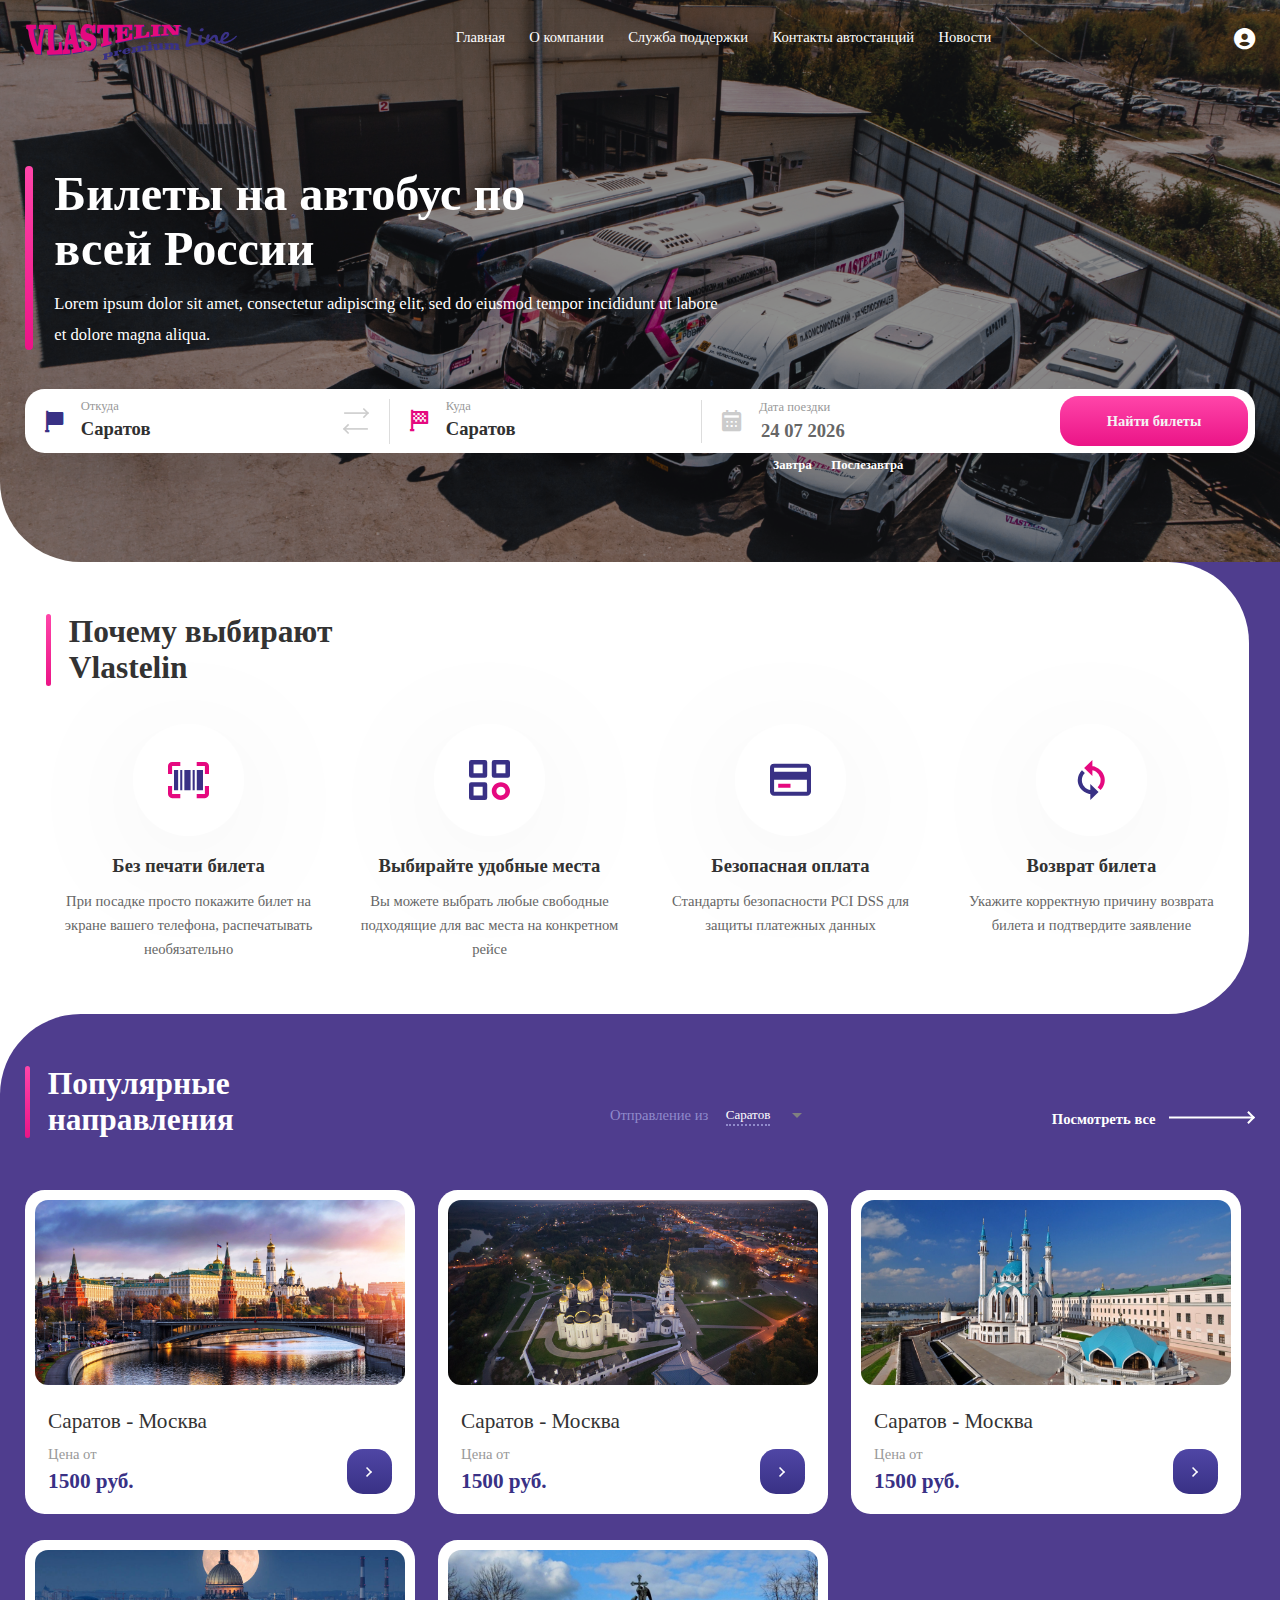
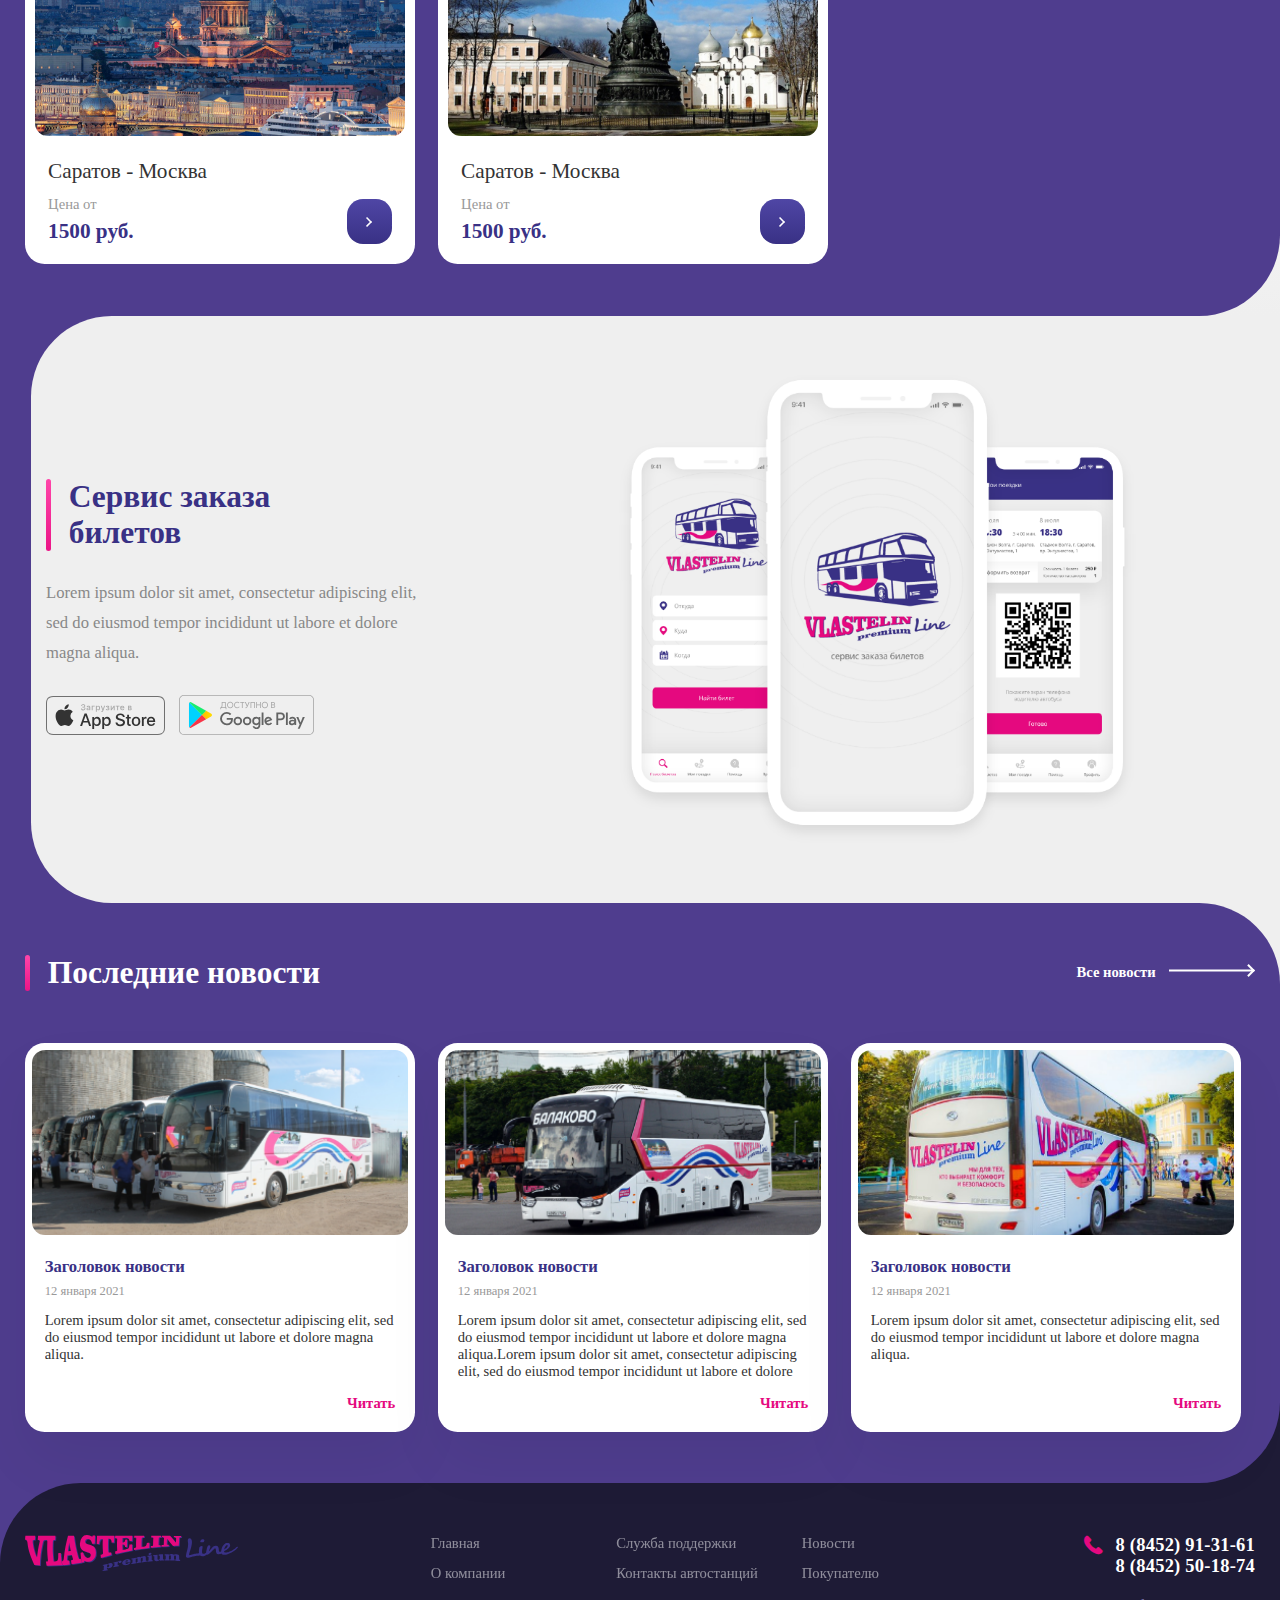
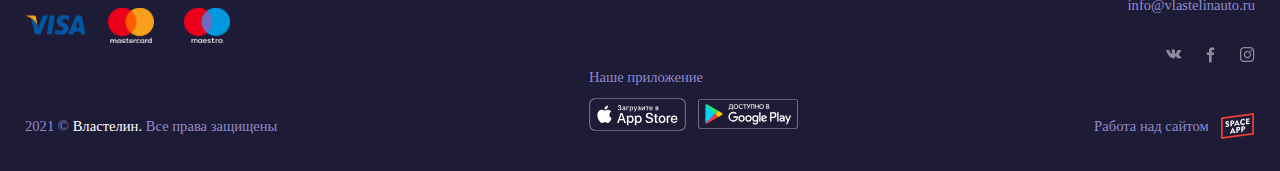
==== index.html @ f70760c0 "Merge branch 'Vlasteline' of https://github.com/WhiteDEMON777/Dmitriy into Vlasteline" ====
<!DOCTYPE html>
<html lang="ru">

<head>
    <meta charset="UTF-8">
    <meta name="viewport" content="width=device-width, initial-scale=1.0">
    <meta name="format-detection" content="telephone=no">
    <link rel="icon" href="./favicon.ico" type="image/x-icon" />
    <link rel="shortcut icon" href="./favicon.ico" type="image/x-icon" />
    <link rel="stylesheet" href="./plugins/fancybox/jquery.fancybox.min.css">
    <link rel="stylesheet" href="./plugins/datepicker/dist/css/datepicker.min.css">
    <link rel="stylesheet" type="text/css" href="./css/selectize.css" />
    <link rel="stylesheet" type="text/css" href="./plugins/jQueryFormStyler-master/jquery.formstyler.css" />
    <link rel="stylesheet" href="./img/icon/style_icon.css">
    <link rel="stylesheet" href="./css/style.css">
    <title>Властелин</title>
</head>

<body>
    <header class="header header--home">
        <div class="container">
            <div class="header__navigation">
                <a href="" class="header__navigation-logo"><img src="./img/logo.svg" alt=""></a>
                <ul class="header__navigation-list">
                    <li><a class="header__navigation-link header__navigation-link--colorWhite" href="">Главная</a></li>
                    <li><a class="header__navigation-link header__navigation-link--colorWhite" href="">О компании</a></li>
                    <li><a class="header__navigation-link header__navigation-link--colorWhite" href="">Служба поддержки</a></li>
                    <li><a class="header__navigation-link header__navigation-link--colorWhite" href="">Контакты автостанций</a></li>
                    <li><a class="header__navigation-link header__navigation-link--colorWhite" href="">Новости</a></li>
                </ul>
                <div class="header__navigation-item">
                    <a class="header__navigation-cabinet header__navigation-cabinet--home modalbox" href="#modal__cabinet"><span class="icon--147"></span></a>
                    <div class="header__burger">
                        <span class="header__burger-icon"></span>
                    </div>
                </div>
                
            </div>
            <div class="header__headline">
                <div class="header__title">Билеты на автобус по всей России</div>
                <div class="header__subtitle">Lorem ipsum dolor sit amet, consectetur adipiscing elit, sed do eiusmod
                    tempor incididunt ut labore et dolore magna aliqua.</div>
            </div>
            <div class="header__buyTicket">
                <div class="header__ticket">
                    <div class="header__from">
                        <div class="header__fromInputWrapper">
                            <span class="icon-Union"></span>
                            <div class="header__fromInputBlock">
                                <div class="header__fromInputBlock-text">Откуда</div>
                                <select class="select-js-main" >
                                    <option value="1">Саратов</option>
                                    <option value="2">Москва</option>
                                    <option value="3">Магнитогорск</option>
                                </select>
                            </div>
                        </div>
                        <div class="header__where">
                            <img src="./img/icon/arrows.svg" alt="">
                            <div class="header__whereInputWrapper"><span class="icon-we"></span>
                                <div class="header__whereInputBlock">
                                    <div class="header__whereInputBlock-text">Куда</div>
                                    <select class="select-js-main" >
                                        <option value="1">Саратов</option>
                                        <option value="2">Москва</option>
                                        <option value="3">Магнитогорск</option>
                                    </select>
                                </div>
                            </div>
                        </div>
                        <div class="header__date">
                            <div class="header__dateInputWrapper"><span class="icon-Vector1"></span>
                                <div class="header__dateInputBlock">Дата поездки
                                <input class="header__dateInput dateRide" readonly type="text" name="date"
                                        placeholder="дд мм гггг" autocomplete="off">
                                </div>
                            </div>
                        </div>
                        <a href=" " class="button">Найти билеты</a>
                    </div>
                </div>
                <div class="header__tomorrow">
                    <div class="header__tomorrow-text" day="1">3автра</div>
                    <div class="header__tomorrow-text" day="2">Послезавтра</div>
                </div>
            </div>
    </header>
    <div class="advantages ">
        <div class="advantages__content ">
            <div class="advantages__contentOffset ">
                <div class="container ">
                    <div class="title__line ">
                        <div class="title title--widthMax">Почему выбирают Vlastelin</div>
                    </div>
                    <div class="advantages__points ">
                        <div class="advantages__point ">
                            <div class="advantages__Img">
                                <img src="./img/icon/advantages1.svg" alt="" class="advantages__Img-icon">
                            </div>
                            <div class="advantages__pointTitle ">Без печати билета</div>
                            <div class="advantages__pointText ">При посадке просто покажите билет на экране вашего
                                телефона, распечатывать необязательно</div>
                        </div>
                        <div class="advantages__point ">
                            <div class="advantages__Img">
                                <img src="./img/icon/advantages2.svg" alt="" class="advantages__Img-icon">
                            </div>
                            <div class="advantages__pointTitle ">Выбирайте удобные места
                            </div>
                            <div class="advantages__pointText ">Вы можете выбрать любые свободные подходящие для вас
                                места на конкретном рейсе</div>
                        </div>
                        <div class="advantages__point ">
                            <div class="advantages__Img">
                                <img src="./img/icon/advantages3.svg" alt="" class="advantages__Img-icon">
                            </div>
                            <div class="advantages__pointTitle ">Безопасная оплата
                            </div>
                            <div class="advantages__pointText ">Стандарты безопасности PCI DSS для защиты платежных
                                данных</div>
                        </div>
                        <div class="advantages__point ">
                            <div class="advantages__Img">
                                <img src="./img/icon/advantages4.svg" alt="" class="advantages__Img-icon">
                            </div>
                            <div class="advantages__pointTitle ">Возврат билета
                            </div>
                            <div class="advantages__pointText ">Укажите корректную причину возврата билета и подтвердите
                                заявление</div>
                        </div>
                    </div>
                </div>
            </div>
        </div>
    </div>
    <div class="popDirections ">
        <div class="popDirections__content ">
            <div class="container ">
                <div class="title__line title__line--flex">
                    <div class="title title--colorWhite title--widthMax ">Популярные направления
                    </div>
                    <div class="title__outgo">
                        <div class="title__outgoText">Отправление из</div>
                        <select name="" class="title__outgo-input">
                            <option value="0">Саратов</option>
                            <option value="1">Москва</option>
                            <option value="2">Владивосток</option>
                            <option value="3">Ярославль</option>
                        </select>
                    </div>
                    <div class="title__link "><a href=" ">Посмотреть все<img src="./img/icon/longArrow.svg " alt=" "></a></div>
                </div>
                <div class="popDirections__cards ">
                    <div class="popDirections__card ">
                        <img class="popDirections__card-img" src="./img/picture/pop--1.png " alt=" ">
                        <div class="popDirections__Way ">Саратов - Москва</div>
                        <div class="popDirections__discription ">
                            <div class="popDirections__Price ">
                                <div class="popDirections__PriceText">Цена от</div>
                                <div class="popDirections__PriceNum ">1500 руб.</div>
                            </div>
                            <a href=" " class="goButton ">
                                <img src="./img/icon/arrow-right.svg " alt=" ">
                            </a>
                        </div>
                    </div>
                    <div class="popDirections__card ">
                        <img class="popDirections__card-img"  src="./img/picture/pop--2.png " alt=" ">
                        <div class="popDirections__Way ">Саратов - Москва</div>
                        <div class="popDirections__discription ">
                            <div class="popDirections__Price ">
                                <div class="popDirections__PriceText">Цена от</div>
                                <div class="popDirections__PriceNum ">1500 руб.</div>
                            </div>
                            <a href=" " class="goButton ">
                                <img src="./img/icon/arrow-right.svg " alt=" ">
                            </a>
                        </div>
                    </div>
                    <div class="popDirections__card ">
                        <img class="popDirections__card-img" src="./img/picture/pop--3.png " alt=" ">
                        <div class="popDirections__Way ">Саратов - Москва</div>
                        <div class="popDirections__discription ">
                            <div class="popDirections__Price ">
                                <div class="popDirections__PriceText">Цена от</div>
                                <div class="popDirections__PriceNum ">1500 руб.</div>
                            </div>
                            <a href=" " class="goButton ">
                                <img src="./img/icon/arrow-right.svg " alt=" ">
                            </a>
                        </div>
                    </div>
                    <div class="popDirections__card ">
                        <img class="popDirections__card-img" src="./img/picture/pop--4.png " alt=" ">
                        <div class="popDirections__Way ">Саратов - Москва</div>
                        <div class="popDirections__discription ">
                            <div class="popDirections__Price ">
                                <div class="popDirections__PriceText">Цена от</div>
                                <div class="popDirections__PriceNum ">1500 руб.</div>
                            </div>
                            <a href=" " class="goButton ">
                                <img src="./img/icon/arrow-right.svg " alt=" ">
                            </a>
                        </div>
                    </div>
                    <div class="popDirections__card ">
                        <img class="popDirections__card-img" src="./img/picture/pop--5.png " alt=" ">
                        <div class="popDirections__Way ">Саратов - Москва</div>
                        <div class="popDirections__discription ">
                            <div class="popDirections__Price ">
                                <div class="popDirections__PriceText">Цена от</div>
                                <div class="popDirections__PriceNum ">1500 руб.</div>
                            </div>
                            <a href=" " class="goButton ">
                                <img src="./img/icon/arrow-right.svg " alt=" ">
                            </a>
                        </div>
                    </div>
                </div>
            </div>
        </div>
    </div>
    <div class="market">
        <div class="market__content ">
            <div class="market__contentOffset ">
                <div class="container ">
                    <div class="market__wrapper ">
                        <div class="market__discription">
                            <div class="title__line ">
                                <div class="title title--colorBlue title--widthMin">Сервис заказа билетов</div>
                            </div>
                            <div class="market__text ">Lorem ipsum dolor sit amet, consectetur adipiscing elit, sed do
                                eiusmod tempor incididunt ut labore et dolore magna aliqua.</div>
                            <div class="market__links">
                                <a href="https://apps.apple.com/ru/app/vlastelin-%D0%B0%D0%B2%D1%82%D0%BE%D0%B1%D1%83%D1%81%D0%BD%D1%8B%D0%B5-%D0%B1%D0%B8%D0%BB%D0%B5%D1%82%D1%8B/id1531837805 "><img
                                        src="./img/icon/AppStore.svg " alt=" "></a>
                                <a href="https://play.google.com/store/apps/details?id=ru.spaceapp.vlastelin.android "><img
                                        src="./img/icon/GooglePlay.svg " alt=" "></a>
                            </div>
                        </div>
                        <img class="market__img" src="./img/picture/market.png " alt=" ">
                    </div>
                </div>
            </div>
        </div>
    </div>
    <div class="news news--home">
        <div class="news__content news__content--home">
            <div class="container ">
                <div class="news__headline ">
                    <div class="title__line title__line--flex">
                        <div class="title title--colorWhite ">Последние новости
                        </div>
                        <div class="title__link "><a href=" ">Все новости<img src="./img/icon/longArrow.svg " alt=" "></a></div>
                    </div>
                </div>
                <div class="news__cards ">
                    <div class="news__card ">
                        <img src="./img/picture/news--1.png " alt=" ">
                        <div class="news__description ">
                            <div class="news__title ">Заголовок новости</div>
                            <div class="news__date ">12 января 2021</div>
                            <div class="news__text ">Lorem ipsum dolor sit amet, consectetur adipiscing elit, sed do
                                eiusmod tempor incididunt ut labore et dolore magna aliqua.
                            </div>
                        </div>
                        <a href=" " class="news__readmore ">Читать
                        </a>
                    </div>
                    <div class="news__card ">
                        <img src="./img/picture/news--2.png " alt=" ">
                        <div class="news__description ">
                            <div class="news__title ">Заголовок новости</div>
                            <div class="news__date ">12 января 2021</div>
                            <div class="news__text ">Lorem ipsum dolor sit amet, consectetur adipiscing elit, sed do
                                eiusmod tempor incididunt ut labore et dolore magna aliqua.Lorem ipsum dolor sit amet, consectetur adipiscing elit, sed do
                                eiusmod tempor incididunt ut labore et dolore magna aliqua.Lorem ipsum dolor sit amet, consectetur adipiscing elit, sed do
                                eiusmod tempor incididunt ut labore et dolore magna aliqua.Lorem ipsum dolor sit amet, consectetur adipiscing elit, sed do
                                eiusmod tempor incididunt ut labore et dolore magna aliqua.
                            </div>
                        </div>
                        <a href=" " class="news__readmore ">Читать</a>
                    </div>
                    <div class="news__card">
                        <img src="./img/picture/news--3.png " alt=" ">
                        <div class="news__description ">
                            <div class="news__title ">Заголовок новости</div>
                            <div class="news__date ">12 января 2021</div>
                            <div class="news__text ">Lorem ipsum dolor sit amet, consectetur adipiscing elit, sed do
                                eiusmod tempor incididunt ut labore et dolore magna aliqua.
                            </div>
                        </div>
                        <a href=" " class="news__readmore ">Читать</a>
                    </div>
                </div>
            </div>
        </div>
    </div>
    <footer class="footer footer--home">
        <div class="footer__content">
            <div class="container">
                <div class="footer__container">
                    <div class="footer__item">
                        <a href="" class="footer__logo"><img src="./img/logo.svg" alt="" class="footer__logo-img"></a>
                        <div class="footer__payment">
                            <img src="./img/icon/Visa-Logo-2006–2014.svg" alt="" class="footer__payment-img">
                            <img src="./img/icon/1280px-Mastercard-logo.svg" alt="" class="footer__payment-img">
                            <img src="./img/icon/1200px-Maestro_2016.svg" alt="" class="footer__payment-img">
                        </div>
                    </div>
                    <ul class="footer__list">
                        <li><a href="#" class="footer__list-link">Главная</a></li>
                        <li><a href="#" class="footer__list-link">Служба поддержки</a></li>
                        <li><a href="#" class="footer__list-link">Новости</a></li>
                        <li><a href="#" class="footer__list-link">О компании</a></li>
                        <li><a href="#" class="footer__list-link">Контакты автостанций</a></li>
                        <li><a href="#" class="footer__list-link">Покупателю</a></li>
                    </ul>
                    <div class="footer__contacts">
                        <div class="footer__contacts-phone"><span class="icon--76"></span> 8 (8452) 91-31-61</div>
                        <div class="footer__contacts-phone"> 8 (8452) 50-18-74</div>
                        <a href="#" class="footer__contacts-email">info@vlastelinauto.ru</a>
                        <div class="footer__contacts-social">
                            <a class="footer__contacts-link" href=""><span class="icon-vk"></span></a>
                            <a class="footer__contacts-link" href=""><span class="icon-facebook"></span></a>
                            <a class="footer__contacts-link" href=""><span class="icon-inst"></span></a>
                        </div>
                    </div>
                </div>
                <div class="footer__copyrighted">
                    <div class="footer__copyrighted-text">2021 © <span>Властелин.</span> Все права защищены</div>
                    <div class="footer__copyrighted-app">
                        <div class="footer__copyrighted-text">Наше приложение</div>
                        <div class="footer__copyrighted-item">
                            <a href=""><img src="./img/icon/Appstore--Dark.svg" alt="" class="footer__copyrighted-img"></a>
                            <a href=""><img src="./img/icon/GooglePlay--Dark.svg" alt="" class="footer__copyrighted-img"></a>
                        </div>
                    </div>
                    <a href="" class="footer__copyrighted-spaceapp">Работа над сайтом</a>
                </div>
            </div>
        </div>
    </footer>
    <div class="modal">
        <form class="modal__container" id="modal__cabinet" >
            <img class="modal__logo" src="./img/logo.svg" alt="">
            <div class="modal__title">
                Введите свой адрес 
электронной почты
            </div>
                <div class="modal__item">
                    <input type="text" class="modal__input input input--border input--width" placeholder="Введите e-mail">
                </div>
                <div class="modal__item"><a href="#" class="modal__button modal__button--pink modal__button--noMargin">
                    Далее
                    </a>
                    <a href="" class="modal__link">Уже есть аккаунт</a></div>
        </div>
        </form>
    </div>
    <script src="https://code.jquery.com/jquery-3.5.1.min.js" integrity="sha256-9/aliU8dGd2tb6OSsuzixeV4y/faTqgFtohetphbbj0=" crossorigin="anonymous"></script>
    <script src="./plugins/fancybox/jquery.fancybox.min.js"></script>
    <script src="./plugins/jQueryFormStyler-master/jquery.formstyler.min.js"></script>
    <script type="text/javascript" src="./js/selectize.js"></script>
    <script src="./plugins/datepicker/dist/js/datepicker.min.js"></script>
    <script src="./js/script.js "></script>
</body>
</html>
---- plugins/datepicker/dist/css/datepicker.min.css ----
.datepicker--cells{display:-webkit-flex;display:-ms-flexbox;display:flex;-webkit-flex-wrap:wrap;-ms-flex-wrap:wrap;flex-wrap:wrap}.datepicker--cell{border-radius:4px;box-sizing:border-box;cursor:pointer;display:-webkit-flex;display:-ms-flexbox;display:flex;position:relative;-webkit-align-items:center;-ms-flex-align:center;align-items:center;-webkit-justify-content:center;-ms-flex-pack:center;justify-content:center;height:32px;z-index:1}.datepicker--cell.-focus-{background:#f0f0f0}.datepicker--cell.-current-{color:#4EB5E6}.datepicker--cell.-current-.-focus-{color:#4a4a4a}.datepicker--cell.-current-.-in-range-{color:#4EB5E6}.datepicker--cell.-in-range-{background:rgba(92,196,239,.1);color:#4a4a4a;border-radius:0}.datepicker--cell.-in-range-.-focus-{background-color:rgba(92,196,239,.2)}.datepicker--cell.-disabled-{cursor:default;color:#aeaeae}.datepicker--cell.-disabled-.-focus-{color:#aeaeae}.datepicker--cell.-disabled-.-in-range-{color:#a1a1a1}.datepicker--cell.-disabled-.-current-.-focus-{color:#aeaeae}.datepicker--cell.-range-from-{border:1px solid rgba(92,196,239,.5);background-color:rgba(92,196,239,.1);border-radius:4px 0 0 4px}.datepicker--cell.-range-to-{border:1px solid rgba(92,196,239,.5);background-color:rgba(92,196,239,.1);border-radius:0 4px 4px 0}.datepicker--cell.-selected-,.datepicker--cell.-selected-.-current-{color:#fff;background:#5cc4ef}.datepicker--cell.-range-from-.-range-to-{border-radius:4px}.datepicker--cell.-selected-{border:none}.datepicker--cell.-selected-.-focus-{background:#45bced}.datepicker--cell:empty{cursor:default}.datepicker--days-names{display:-webkit-flex;display:-ms-flexbox;display:flex;-webkit-flex-wrap:wrap;-ms-flex-wrap:wrap;flex-wrap:wrap;margin:8px 0 3px}.datepicker--day-name{color:#FF9A19;display:-webkit-flex;display:-ms-flexbox;display:flex;-webkit-align-items:center;-ms-flex-align:center;align-items:center;-webkit-justify-content:center;-ms-flex-pack:center;justify-content:center;-webkit-flex:1;-ms-flex:1;flex:1;text-align:center;text-transform:uppercase;font-size:.8em}.-only-timepicker- .datepicker--content,.datepicker--body,.datepicker-inline .datepicker--pointer{display:none}.datepicker--cell-day{width:14.28571%}.datepicker--cells-months{height:170px}.datepicker--cell-month{width:33.33%;height:25%}.datepicker--cells-years,.datepicker--years{height:170px}.datepicker--cell-year{width:25%;height:33.33%}.datepickers-container{position:absolute;left:0;top:0}@media print{.datepickers-container{display:none}}.datepicker{background:#fff;border:1px solid #dbdbdb;box-shadow:0 4px 12px rgba(0,0,0,.15);border-radius:4px;box-sizing:content-box;font-family:Tahoma,sans-serif;font-size:14px;color:#4a4a4a;width:250px;position:absolute;left:-100000px;opacity:0;transition:opacity .3s ease,left 0s .3s,-webkit-transform .3s ease;transition:opacity .3s ease,transform .3s ease,left 0s .3s;transition:opacity .3s ease,transform .3s ease,left 0s .3s,-webkit-transform .3s ease;z-index:100}.datepicker.-from-top-{-webkit-transform:translateY(-8px);transform:translateY(-8px)}.datepicker.-from-right-{-webkit-transform:translateX(8px);transform:translateX(8px)}.datepicker.-from-bottom-{-webkit-transform:translateY(8px);transform:translateY(8px)}.datepicker.-from-left-{-webkit-transform:translateX(-8px);transform:translateX(-8px)}.datepicker.active{opacity:1;-webkit-transform:translate(0);transform:translate(0);transition:opacity .3s ease,left 0s 0s,-webkit-transform .3s ease;transition:opacity .3s ease,transform .3s ease,left 0s 0s;transition:opacity .3s ease,transform .3s ease,left 0s 0s,-webkit-transform .3s ease}.datepicker-inline .datepicker{border-color:#d7d7d7;box-shadow:none;position:static;left:auto;right:auto;opacity:1;-webkit-transform:none;transform:none}.datepicker--content{box-sizing:content-box;padding:4px}.datepicker--pointer{position:absolute;background:#fff;border-top:1px solid #dbdbdb;border-right:1px solid #dbdbdb;width:10px;height:10px;z-index:-1}.datepicker--nav-action:hover,.datepicker--nav-title:hover{background:#f0f0f0}.-top-center- .datepicker--pointer,.-top-left- .datepicker--pointer,.-top-right- .datepicker--pointer{top:calc(100% - 4px);-webkit-transform:rotate(135deg);transform:rotate(135deg)}.-right-bottom- .datepicker--pointer,.-right-center- .datepicker--pointer,.-right-top- .datepicker--pointer{right:calc(100% - 4px);-webkit-transform:rotate(225deg);transform:rotate(225deg)}.-bottom-center- .datepicker--pointer,.-bottom-left- .datepicker--pointer,.-bottom-right- .datepicker--pointer{bottom:calc(100% - 4px);-webkit-transform:rotate(315deg);transform:rotate(315deg)}.-left-bottom- .datepicker--pointer,.-left-center- .datepicker--pointer,.-left-top- .datepicker--pointer{left:calc(100% - 4px);-webkit-transform:rotate(45deg);transform:rotate(45deg)}.-bottom-left- .datepicker--pointer,.-top-left- .datepicker--pointer{left:10px}.-bottom-right- .datepicker--pointer,.-top-right- .datepicker--pointer{right:10px}.-bottom-center- .datepicker--pointer,.-top-center- .datepicker--pointer{left:calc(50% - 10px / 2)}.-left-top- .datepicker--pointer,.-right-top- .datepicker--pointer{top:10px}.-left-bottom- .datepicker--pointer,.-right-bottom- .datepicker--pointer{bottom:10px}.-left-center- .datepicker--pointer,.-right-center- .datepicker--pointer{top:calc(50% - 10px / 2)}.datepicker--body.active{display:block}.datepicker--nav{display:-webkit-flex;display:-ms-flexbox;display:flex;-webkit-justify-content:space-between;-ms-flex-pack:justify;justify-content:space-between;border-bottom:1px solid #efefef;min-height:32px;padding:4px}.-only-timepicker- .datepicker--nav{display:none}.datepicker--nav-action,.datepicker--nav-title{display:-webkit-flex;display:-ms-flexbox;display:flex;cursor:pointer;-webkit-align-items:center;-ms-flex-align:center;align-items:center;-webkit-justify-content:center;-ms-flex-pack:center;justify-content:center}.datepicker--nav-action{width:32px;border-radius:4px;-webkit-user-select:none;-moz-user-select:none;-ms-user-select:none;user-select:none}.datepicker--nav-action.-disabled-{visibility:hidden}.datepicker--nav-action svg{width:32px;height:32px}.datepicker--nav-action path{fill:none;stroke:#9c9c9c;stroke-width:2px}.datepicker--nav-title{border-radius:4px;padding:0 8px}.datepicker--buttons,.datepicker--time{border-top:1px solid #efefef;padding:4px}.datepicker--nav-title i{font-style:normal;color:#9c9c9c;margin-left:5px}.datepicker--nav-title.-disabled-{cursor:default;background:0 0}.datepicker--buttons{display:-webkit-flex;display:-ms-flexbox;display:flex}.datepicker--button{color:#4EB5E6;cursor:pointer;border-radius:4px;-webkit-flex:1;-ms-flex:1;flex:1;display:-webkit-inline-flex;display:-ms-inline-flexbox;display:inline-flex;-webkit-justify-content:center;-ms-flex-pack:center;justify-content:center;-webkit-align-items:center;-ms-flex-align:center;align-items:center;height:32px}.datepicker--button:hover{color:#4a4a4a;background:#f0f0f0}.datepicker--time{display:-webkit-flex;display:-ms-flexbox;display:flex;-webkit-align-items:center;-ms-flex-align:center;align-items:center;position:relative}.datepicker--time.-am-pm- .datepicker--time-sliders{-webkit-flex:0 1 138px;-ms-flex:0 1 138px;flex:0 1 138px;max-width:138px}.-only-timepicker- .datepicker--time{border-top:none}.datepicker--time-sliders{-webkit-flex:0 1 153px;-ms-flex:0 1 153px;flex:0 1 153px;margin-right:10px;max-width:153px}.datepicker--time-label{display:none;font-size:12px}.datepicker--time-current{display:-webkit-flex;display:-ms-flexbox;display:flex;-webkit-align-items:center;-ms-flex-align:center;align-items:center;-webkit-flex:1;-ms-flex:1;flex:1;font-size:14px;text-align:center;margin:0 0 0 10px}.datepicker--time-current-colon{margin:0 2px 3px;line-height:1}.datepicker--time-current-hours,.datepicker--time-current-minutes{line-height:1;font-size:19px;font-family:"Century Gothic",CenturyGothic,AppleGothic,sans-serif;position:relative;z-index:1}.datepicker--time-current-hours:after,.datepicker--time-current-minutes:after{content:'';background:#f0f0f0;border-radius:4px;position:absolute;left:-2px;top:-3px;right:-2px;bottom:-2px;z-index:-1;opacity:0}.datepicker--time-current-hours.-focus-:after,.datepicker--time-current-minutes.-focus-:after{opacity:1}.datepicker--time-current-ampm{text-transform:uppercase;-webkit-align-self:flex-end;-ms-flex-item-align:end;align-self:flex-end;color:#9c9c9c;margin-left:6px;font-size:11px;margin-bottom:1px}.datepicker--time-row{display:-webkit-flex;display:-ms-flexbox;display:flex;-webkit-align-items:center;-ms-flex-align:center;align-items:center;font-size:11px;height:17px;background:linear-gradient(to right,#dedede,#dedede) left 50%/100% 1px no-repeat}.datepicker--time-row:first-child{margin-bottom:4px}.datepicker--time-row input[type=range]{background:0 0;cursor:pointer;-webkit-flex:1;-ms-flex:1;flex:1;height:100%;padding:0;margin:0;-webkit-appearance:none}.datepicker--time-row input[type=range]::-ms-tooltip{display:none}.datepicker--time-row input[type=range]:hover::-webkit-slider-thumb{border-color:#b8b8b8}.datepicker--time-row input[type=range]:hover::-moz-range-thumb{border-color:#b8b8b8}.datepicker--time-row input[type=range]:hover::-ms-thumb{border-color:#b8b8b8}.datepicker--time-row input[type=range]:focus{outline:0}.datepicker--time-row input[type=range]:focus::-webkit-slider-thumb{background:#5cc4ef;border-color:#5cc4ef}.datepicker--time-row input[type=range]:focus::-moz-range-thumb{background:#5cc4ef;border-color:#5cc4ef}.datepicker--time-row input[type=range]:focus::-ms-thumb{background:#5cc4ef;border-color:#5cc4ef}.datepicker--time-row input[type=range]::-webkit-slider-thumb{-webkit-appearance:none;box-sizing:border-box;height:12px;width:12px;border-radius:3px;border:1px solid #dedede;background:#fff;cursor:pointer;transition:background .2s;margin-top:-6px}.datepicker--time-row input[type=range]::-moz-range-thumb{box-sizing:border-box;height:12px;width:12px;border-radius:3px;border:1px solid #dedede;background:#fff;cursor:pointer;transition:background .2s}.datepicker--time-row input[type=range]::-ms-thumb{box-sizing:border-box;height:12px;width:12px;border-radius:3px;border:1px solid #dedede;background:#fff;cursor:pointer;transition:background .2s}.datepicker--time-row input[type=range]::-webkit-slider-runnable-track{border:none;height:1px;cursor:pointer;color:transparent;background:0 0}.datepicker--time-row input[type=range]::-moz-range-track{border:none;height:1px;cursor:pointer;color:transparent;background:0 0}.datepicker--time-row input[type=range]::-ms-track{border:none;height:1px;cursor:pointer;color:transparent;background:0 0}.datepicker--time-row input[type=range]::-ms-fill-lower{background:0 0}.datepicker--time-row input[type=range]::-ms-fill-upper{background:0 0}.datepicker--time-row span{padding:0 12px}.datepicker--time-icon{color:#9c9c9c;border:1px solid;border-radius:50%;font-size:16px;position:relative;margin:0 5px -1px 0;width:1em;height:1em}.datepicker--time-icon:after,.datepicker--time-icon:before{content:'';background:currentColor;position:absolute}.datepicker--time-icon:after{height:.4em;width:1px;left:calc(50% - 1px);top:calc(50% + 1px);-webkit-transform:translateY(-100%);transform:translateY(-100%)}.datepicker--time-icon:before{width:.4em;height:1px;top:calc(50% + 1px);left:calc(50% - 1px)}.datepicker--cell-day.-other-month-,.datepicker--cell-year.-other-decade-{color:#dedede}.datepicker--cell-day.-other-month-:hover,.datepicker--cell-year.-other-decade-:hover{color:#c5c5c5}.-disabled-.-focus-.datepicker--cell-day.-other-month-,.-disabled-.-focus-.datepicker--cell-year.-other-decade-{color:#dedede}.-selected-.datepicker--cell-day.-other-month-,.-selected-.datepicker--cell-year.-other-decade-{color:#fff;background:#a2ddf6}.-selected-.-focus-.datepicker--cell-day.-other-month-,.-selected-.-focus-.datepicker--cell-year.-other-decade-{background:#8ad5f4}.-in-range-.datepicker--cell-day.-other-month-,.-in-range-.datepicker--cell-year.-other-decade-{background-color:rgba(92,196,239,.1);color:#ccc}.-in-range-.-focus-.datepicker--cell-day.-other-month-,.-in-range-.-focus-.datepicker--cell-year.-other-decade-{background-color:rgba(92,196,239,.2)}.datepicker--cell-day.-other-month-:empty,.datepicker--cell-year.-other-decade-:empty{background:0 0;border:none}
---- css/selectize.css ----
/**
 * selectize.css (v0.13.3)
 * Copyright (c) 2013–2015 Brian Reavis & contributors
 * Copyright (c) 2020 Selectize Team & contributors
 *
 * Licensed under the Apache License, Version 2.0 (the "License"); you may not use this
 * file except in compliance with the License. You may obtain a copy of the License at:
 * http://www.apache.org/licenses/LICENSE-2.0
 *
 * Unless required by applicable law or agreed to in writing, software distributed under
 * the License is distributed on an "AS IS" BASIS, WITHOUT WARRANTIES OR CONDITIONS OF
 * ANY KIND, either express or implied. See the License for the specific language
 * governing permissions and limitations under the License.
 *
 * @author Brian Reavis <brian@thirdroute.com>
 * @author Ris Adams <selectize@risadams.com>  
 */

.selectize-control.plugin-drag_drop.multi>.selectize-input>div.ui-sortable-placeholder{visibility:visible !important;background:#f2f2f2 !important;background:rgba(0,0,0,.06) !important;border:0 none !important;box-shadow:inset 0 0 12px 4px #fff}.selectize-control.plugin-drag_drop .ui-sortable-placeholder::after{content:"!";visibility:hidden}.selectize-control.plugin-drag_drop .ui-sortable-helper{box-shadow:0 2px 5px rgba(0,0,0,.2)}.selectize-control .dropdown-header{position:relative;padding:10px 8px;border-bottom:1px solid #d0d0d0;background:#f8f8f8;border-radius:3px 3px 0 0}.selectize-control .dropdown-header-close{position:absolute;right:8px;top:50%;color:#303030;opacity:.4;margin-top:-12px;line-height:20px;font-size:20px !important}.selectize-control .dropdown-header-close:hover{color:#000}.selectize-dropdown.plugin-optgroup_columns .selectize-dropdown-content{display:flex}.selectize-dropdown.plugin-optgroup_columns .optgroup{border-right:1px solid #f2f2f2;border-top:0 none;flex-grow:1;flex-basis:0;min-width:0}.selectize-dropdown.plugin-optgroup_columns .optgroup:last-child{border-right:0 none}.selectize-dropdown.plugin-optgroup_columns .optgroup:before{display:none}.selectize-dropdown.plugin-optgroup_columns .optgroup-header{border-top:0 none}.selectize-control.plugin-remove_button .item{display:inline-flex;align-items:center;padding-right:0 !important}.selectize-control.plugin-remove_button .item .remove{color:inherit;text-decoration:none;vertical-align:middle;display:inline-block;padding:2px 6px;border-left:1px solid #d0d0d0;border-radius:0 2px 2px 0;box-sizing:border-box;margin-left:6px}.selectize-control.plugin-remove_button .item .remove:hover{background:rgba(0,0,0,.05)}.selectize-control.plugin-remove_button .item.active .remove{border-left-color:#cacaca}.selectize-control.plugin-remove_button .disabled .item .remove:hover{background:none}.selectize-control.plugin-remove_button .disabled .item .remove{border-left-color:#fff}.selectize-control.plugin-remove_button .remove-single{position:absolute;right:0;top:0;font-size:23px}.selectize-control{position:relative}.selectize-dropdown,.selectize-input,.selectize-input input{color:#303030;font-family:inherit;font-size:13px;line-height:18px;font-smoothing:inherit}.selectize-input,.selectize-control.single .selectize-input.input-active{background:#fff;cursor:text;display:inline-block}.selectize-input{border:1px solid #d0d0d0;padding:8px 8px;display:inline-block;width:100%;overflow:hidden;position:relative;z-index:1;box-sizing:border-box;box-shadow:inset 0 1px 1px rgba(0,0,0,.1);border-radius:3px}.selectize-control.multi .selectize-input.has-items{padding:calc( 8px - 2px - 0 ) 8px calc( 8px - 2px - 3px - 0 )}.selectize-input.full{background-color:#fff}.selectize-input.disabled,.selectize-input.disabled *{cursor:default !important}.selectize-input.focus{box-shadow:inset 0 1px 2px rgba(0,0,0,.15)}.selectize-input.dropdown-active{border-radius:3px 3px 0 0}.selectize-input>*{vertical-align:baseline;display:inline-block;zoom:1}.selectize-control.multi .selectize-input>div{cursor:pointer;margin:0 3px 3px 0;padding:2px 6px;background:#f2f2f2;color:#303030;border:0 solid #d0d0d0}.selectize-control.multi .selectize-input>div.active{background:#e8e8e8;color:#303030;border:0 solid #cacaca}.selectize-control.multi .selectize-input.disabled>div,.selectize-control.multi .selectize-input.disabled>div.active{color:#7d7d7d;background:#fff;border:0 solid #fff}.selectize-input>input{display:inline-block !important;padding:0 !important;min-height:0 !important;max-height:none !important;max-width:100% !important;margin:0 !important;text-indent:0 !important;border:0 none !important;background:none !important;line-height:inherit !important;user-select:auto !important;box-shadow:none !important}.selectize-input>input::-ms-clear{display:none}.selectize-input>input:focus{outline:none !important}.selectize-input>input[placeholder]{box-sizing:initial}.selectize-input.has-items>input{margin:0 4px !important}.selectize-input::after{content:" ";display:block;clear:left}.selectize-input.dropdown-active::before{content:" ";display:block;position:absolute;background:#f0f0f0;height:1px;bottom:0;left:0;right:0}.selectize-dropdown{position:absolute;top:100%;left:0;width:100%;z-index:10;border:1px solid #d0d0d0;background:#fff;margin:-1px 0 0 0;border-top:0 none;box-sizing:border-box;box-shadow:0 1px 3px rgba(0,0,0,.1);border-radius:0 0 3px 3px}.selectize-dropdown [data-selectable]{cursor:pointer;overflow:hidden}.selectize-dropdown [data-selectable] .highlight{background:rgba(125,168,208,.2);border-radius:1px}.selectize-dropdown .option,.selectize-dropdown .optgroup-header,.selectize-dropdown .no-results,.selectize-dropdown .create{padding:5px 8px}.selectize-dropdown .option,.selectize-dropdown [data-disabled],.selectize-dropdown [data-disabled] [data-selectable].option{cursor:inherit;opacity:.5}.selectize-dropdown [data-selectable].option{opacity:1;cursor:pointer}.selectize-dropdown .optgroup:first-child .optgroup-header{border-top:0 none}.selectize-dropdown .optgroup-header{color:#303030;background:#fff;cursor:default}.selectize-dropdown .active{background-color:#f5fafd;color:#495c68}.selectize-dropdown .active.create{color:#495c68}.selectize-dropdown .create{color:rgba(48,48,48,.5)}.selectize-dropdown-content{overflow-y:auto;overflow-x:hidden;max-height:200px;overflow-scrolling:touch}.selectize-dropdown .spinner{display:inline-block;width:30px;height:30px;margin:5px 8px}.selectize-dropdown .spinner:after{content:" ";display:block;width:24px;height:24px;margin:3px;border-radius:50%;border:5px solid #d0d0d0;border-color:#d0d0d0 transparent #d0d0d0 transparent;animation:lds-dual-ring 1.2s linear infinite}@keyframes lds-dual-ring{0%{transform:rotate(0deg)}100%{transform:rotate(360deg)}}.selectize-control.single .selectize-input,.selectize-control.single .selectize-input input{cursor:pointer}.selectize-control.single .selectize-input.input-active,.selectize-control.single .selectize-input.input-active input{cursor:text}.selectize-control.single .selectize-input:after{content:" ";display:block;position:absolute;top:50%;right:15px;margin-top:-3px;width:0;height:0;border-style:solid;border-width:5px 5px 0 5px;border-color:gray transparent transparent transparent}.selectize-control.single .selectize-input.dropdown-active:after{margin-top:-4px;border-width:0 5px 5px 5px;border-color:transparent transparent gray transparent}.selectize-control.rtl{text-align:right}.selectize-control.rtl.single .selectize-input:after{left:15px;right:auto}.selectize-control.rtl .selectize-input>input{margin:0 4px 0 -2px !important}.selectize-control .selectize-input.disabled{opacity:.5;background-color:#fafafa}
---- img/icon/style_icon.css ----
@font-face {
    font-family: 'icomoon';
    src: url('../../fonts/icomoon.eot?vy6w4e');
    src: url('../../fonts/icomoon.eot?vy6w4e#iefix') format('embedded-opentype'), 
    url('../../fonts/icomoon.ttf?vy6w4e') format('truetype'), 
    url('../../fonts/icomoon.woff?vy6w4e') format('woff'), 
    url('../../fonts/icomoon.svg?vy6w4e#icomoon') format('svg');
    font-weight: normal;
    font-style: normal;
    font-display: block;
}

[class^="icon-"],
[class*=" icon-"] {
    /* use !important to prevent issues with browser extensions that change fonts */
    font-family: 'icomoon' !important;
    speak: never;
    font-style: normal;
    font-weight: normal;
    font-variant: normal;
    text-transform: none;
    line-height: 2;
    /* Better Font Rendering =========== */
    -webkit-font-smoothing: antialiased;
    -moz-osx-font-smoothing: grayscale;
}

.icon-map_point:before {
    content: "\e910";
    color: #393185;
}

.icon-2524085714304 .path1:before {
    content: "\e90b";
    color: rgb(244, 62, 54);
}

.icon-2524085714304 .path2:before {
    content: "\e90d";
    margin-left: -1.2666015625em;
    color: rgb(255, 255, 255);
}

.icon-2524085714304 .path3:before {
    content: "\e90e";
    margin-left: -1.2666015625em;
    color: rgb(255, 255, 255);
}

.icon-facebook:before {
    content: "\e917";
    color: #fff;
}

.icon-vk:before {
    content: "\e90f";
    color: #fff;
}

.icon-inst:before {
    content: "\e916";
    color: #fff;
}

.icon-we:before {
    content: "\e911";
    color: #e5097f;
}

.icon--14:before {
    content: "\e913";
    color: #fff;
}

.icon--25:before {
    content: "\e914";
    color: #ccc;
}

.icon--32:before {
    content: "\e915";
    color: #ccc;
}

.icon-Vector1:before {
    content: "\e90a";
    color: #ccc;
}

.icon-Group-59 .path1:before {
    content: "\e902";
    color: rgb(57, 49, 133);
}

.icon-Group-59 .path2:before {
    content: "\e903";
    margin-left: -1.1025390625em;
    color: rgb(229, 9, 127);
}

.icon-Group-60 .path1:before {
    content: "\e904";
    color: rgb(57, 49, 133);
}

.icon-Group-60 .path2:before {
    content: "\e905";
    margin-left: -1em;
    color: rgb(229, 9, 127);
}

.icon-Group-68 .path1:before {
    content: "\e906";
    color: rgb(57, 49, 133);
}

.icon-Group-68 .path2:before {
    content: "\e907";
    margin-left: -1.25em;
    color: rgb(229, 9, 127);
}

.icon-Group-69 .path1:before {
    content: "\e908";
    color: rgb(57, 49, 133);
}

.icon-Group-69 .path2:before {
    content: "\e909";
    margin-left: -0.6591796875em;
    color: rgb(229, 9, 127);
}

.icon-Union:before {
    content: "\e900";
    color: #393185;
}

.icon-Vector:before {
    content: "\e901";
    color: #ccc;
}

.icon--147:before {
    content: "\e90c";
    color: #fff;
}

.icon--147:before {
    content: "\e90c";
    color: #fff;
    line-height: 2;
}

.icon--147--pink:before {
    content: "\e90c";
    color: #e5097f;
    line-height: 2;
}

.icon--76:before {
    content: "\e912";
    color: #e5097f;
    line-height: 2;
}
---- css/style.css ----
<<<<<<< HEAD
@import url("https://fonts.googleapis.com/css2?family=Open+Sans:wght@400;600;700;800&display=swap");.none{display:none}*{-webkit-box-sizing:border-box;box-sizing:border-box;margin:0}a{text-decoration:none;color:#333333;cursor:pointer}ul{list-style-type:none;padding-left:0}input{outline:none;border:none;background:none;resize:none}body{background-color:#ffffff;color:#333333;font-family:"Open Sans";font-size:14px;font-weight:normal;font-style:normal;line-height:normal}@media (min-width: 992px){body{font-size:calc( .00216 * 100vw + 11.86207px)}}@media (min-width: 1920px){body{font-size:16px}}input[type="date"]::-webkit-inner-spin-button,input[type="date"]::-webkit-calendar-picker-indicator{display:none;-webkit-appearance:none}input[type=radio],input[type=checkbox]{opacity:0;position:absolute}input[type=radio]:checked+.checkbox::before,input[type=checkbox]:checked+.checkbox::before{background-color:#393185;background-image:url("../img/icon/checkbox__check.svg");background-repeat:no-repeat;background-position:50% 55%}.overflow{height:100vh;min-height:100vh;overflow:hidden}.text--lightBlue{font-size:16px;color:#908acb}.text--white{font-size:1rem;line-height:1.375rem;color:#fff}.tickets{background-color:#EFEFEF}.tickets__substrate{background-image:-webkit-gradient(linear, left top, left bottom, color-stop(50%, #fff), color-stop(50%, #1E1B36));background-image:linear-gradient(to bottom, #fff 50%, #1E1B36 50%)}.tickets__content{border-top-left-radius:0px;border-bottom-right-radius:0px;padding-top:30px;padding-bottom:30px;background-color:#EFEFEF}@media (min-width: 992px){.tickets__content{border-top-left-radius:calc( .28017 * 100vw + -277.93103px)}}@media (min-width: 1920px){.tickets__content{border-top-left-radius:260px}}@media (min-width: 992px){.tickets__content{border-bottom-right-radius:calc( .28017 * 100vw + -277.93103px)}}@media (min-width: 1920px){.tickets__content{border-bottom-right-radius:260px}}@media (min-width: 992px){.tickets__content{padding-top:calc( .05388 * 100vw + -23.44828px)}}@media (min-width: 1920px){.tickets__content{padding-top:80px}}@media (min-width: 992px){.tickets__content{padding-bottom:calc( .15086 * 100vw + -119.65517px)}}@media (min-width: 1920px){.tickets__content{padding-bottom:170px}}.tickets__card{margin-top:5px;padding:15px;border-radius:15px;width:100%;background-color:#fff;-webkit-box-pack:justify;-ms-flex-pack:justify;justify-content:space-between;display:-webkit-box;display:-ms-flexbox;display:flex;-ms-flex-wrap:nowrap;flex-wrap:nowrap;-webkit-box-shadow:0px 20px 40px rgba(0,0,0,0.05);box-shadow:0px 20px 40px rgba(0,0,0,0.05)}@media (min-width: 992px){.tickets__card{margin-top:calc( .00539 * 100vw + -.34483px)}}@media (min-width: 1920px){.tickets__card{margin-top:10px}}@media (min-width: 992px){.tickets__card{padding:calc( .01616 * 100vw + -1.03448px)}}@media (min-width: 1920px){.tickets__card{padding:30px}}@media (min-width: 992px){.tickets__card{border-radius:calc( .01616 * 100vw + -1.03448px)}}@media (min-width: 1920px){.tickets__card{border-radius:30px}}.tickets__card:hover{-webkit-box-shadow:0px 25px 80px rgba(0,0,0,0.1);box-shadow:0px 25px 80px rgba(0,0,0,0.1)}.tickets__date{font-size:18px;color:#666}@media (min-width: 992px){.tickets__date{font-size:calc( .00216 * 100vw + 15.86207px)}}@media (min-width: 1920px){.tickets__date{font-size:20px}}.tickets__time{margin-top:5px;padding-top:5px;font-size:28px;border-top:1px dashed rgba(221,221,221,0.5);font-weight:800;color:#393185}@media (min-width: 992px){.tickets__time{margin-top:calc( .00539 * 100vw + -.34483px)}}@media (min-width: 1920px){.tickets__time{margin-top:10px}}@media (min-width: 992px){.tickets__time{padding-top:calc( .00539 * 100vw + -.34483px)}}@media (min-width: 1920px){.tickets__time{padding-top:10px}}@media (min-width: 992px){.tickets__time{font-size:calc( .00431 * 100vw + 23.72414px)}}@media (min-width: 1920px){.tickets__time{font-size:32px}}.tickets__destination{margin-top:5px;font-size:12px;line-height:19px;width:200px;color:#999}@media (min-width: 992px){.tickets__destination{margin-top:calc( .00539 * 100vw + -.34483px)}}@media (min-width: 1920px){.tickets__destination{margin-top:10px}}@media (min-width: 992px){.tickets__destination{font-size:calc( .00216 * 100vw + 9.86207px)}}@media (min-width: 1920px){.tickets__destination{font-size:14px}}@media (min-width: 992px){.tickets__destination{line-height:calc( .00216 * 100vw + 16.86207px)}}@media (min-width: 1920px){.tickets__destination{line-height:21px}}.tickets__title{font-size:12px;line-height:19px;margin-bottom:10px;width:185px;color:#999}@media (min-width: 992px){.tickets__title{font-size:calc( .00216 * 100vw + 9.86207px)}}@media (min-width: 1920px){.tickets__title{font-size:14px}}@media (min-width: 992px){.tickets__title{line-height:calc( .00216 * 100vw + 16.86207px)}}@media (min-width: 1920px){.tickets__title{line-height:21px}}@media (min-width: 992px){.tickets__title{margin-bottom:calc( .01078 * 100vw + -.68966px)}}@media (min-width: 1920px){.tickets__title{margin-bottom:20px}}@media (min-width: 992px){.tickets__title{width:calc( .03233 * 100vw + 152.93103px)}}@media (min-width: 1920px){.tickets__title{width:215px}}.tickets__price{display:-webkit-box;display:-ms-flexbox;display:flex;-webkit-box-orient:vertical;-webkit-box-direction:normal;-ms-flex-direction:column;flex-direction:column}.tickets__priceText{font-size:12px;line-height:19px;color:#999}@media (min-width: 992px){.tickets__priceText{font-size:calc( .00216 * 100vw + 9.86207px)}}@media (min-width: 1920px){.tickets__priceText{font-size:14px}}@media (min-width: 992px){.tickets__priceText{line-height:calc( .00216 * 100vw + 16.86207px)}}@media (min-width: 1920px){.tickets__priceText{line-height:21px}}.tickets__Movetime{font-size:12px;line-height:19px;display:-webkit-box;display:-ms-flexbox;display:flex;-webkit-box-orient:vertical;-webkit-box-direction:normal;-ms-flex-direction:column;flex-direction:column}@media (min-width: 992px){.tickets__Movetime{font-size:calc( .00216 * 100vw + 9.86207px)}}@media (min-width: 1920px){.tickets__Movetime{font-size:14px}}@media (min-width: 992px){.tickets__Movetime{line-height:calc( .00216 * 100vw + 16.86207px)}}@media (min-width: 1920px){.tickets__Movetime{line-height:21px}}.tickets__priceNum{font-size:18px;line-height:28px;color:#393185;font-weight:700}@media (min-width: 992px){.tickets__priceNum{font-size:calc( .00216 * 100vw + 15.86207px)}}@media (min-width: 1920px){.tickets__priceNum{font-size:20px}}@media (min-width: 992px){.tickets__priceNum{line-height:calc( .00431 * 100vw + 23.72414px)}}@media (min-width: 1920px){.tickets__priceNum{line-height:32px}}.tickets__timeNum{font-weight:700;font-size:14px;line-height:28px}@media (min-width: 992px){.tickets__timeNum{font-size:calc( .00216 * 100vw + 11.86207px)}}@media (min-width: 1920px){.tickets__timeNum{font-size:16px}}@media (min-width: 992px){.tickets__timeNum{line-height:calc( .00431 * 100vw + 23.72414px)}}@media (min-width: 1920px){.tickets__timeNum{line-height:32px}}.tickets__buy{display:-webkit-box;display:-ms-flexbox;display:flex;-webkit-box-orient:vertical;-webkit-box-direction:normal;-ms-flex-direction:column;flex-direction:column;-webkit-box-pack:justify;-ms-flex-pack:justify;justify-content:space-between;font-weight:700;font-size:18px;color:#f4f4f4}@media (min-width: 992px){.tickets__buy{font-size:calc( .00216 * 100vw + 15.86207px)}}@media (min-width: 1920px){.tickets__buy{font-size:20px}}.tickets__total{display:-webkit-box;display:-ms-flexbox;display:flex;-webkit-box-orient:vertical;-webkit-box-direction:normal;-ms-flex-direction:column;flex-direction:column;-webkit-box-pack:justify;-ms-flex-pack:justify;justify-content:space-between}.tickets__sort{padding-top:25px;padding-bottom:25px;display:-webkit-box;display:-ms-flexbox;display:flex;-webkit-box-pack:justify;-ms-flex-pack:justify;justify-content:space-between}@media (min-width: 992px){.tickets__sort{padding-top:calc( .02694 * 100vw + -1.72414px)}}@media (min-width: 1920px){.tickets__sort{padding-top:50px}}@media (min-width: 992px){.tickets__sort{padding-bottom:calc( .02694 * 100vw + -1.72414px)}}@media (min-width: 1920px){.tickets__sort{padding-bottom:50px}}.tickets__sort-title{margin-right:15px}@media (min-width: 992px){.tickets__sort-title{margin-right:calc( .01616 * 100vw + -1.03448px)}}@media (min-width: 1920px){.tickets__sort-title{margin-right:30px}}.tickets__Input-sortBy{border-radius:10px;background-color:#fff}@media (min-width: 992px){.tickets__Input-sortBy{border-radius:calc( .01078 * 100vw + -.68966px)}}@media (min-width: 1920px){.tickets__Input-sortBy{border-radius:20px}}.tickets__Input-sortBy--border{border:1px solid #cccccc}.tickets__Input-show{border-radius:10px;background-color:#fff}@media (min-width: 992px){.tickets__Input-show{border-radius:calc( .01078 * 100vw + -.68966px)}}@media (min-width: 1920px){.tickets__Input-show{border-radius:20px}}.tickets__sortBy{display:-webkit-box;display:-ms-flexbox;display:flex;-webkit-box-align:center;-ms-flex-align:center;align-items:center}.tickets__sortBy .selected{background-color:#fff}.tickets__sortBy .dropdown{width:100%;z-index:11}.tickets__sortBy ul{width:100%;border-top-width:0;border-bottom-width:1px;border-left-width:1px;border-right-width:1px;border-style:solid;border-color:#CCCCCC;border-bottom-left-radius:10px;border-bottom-right-radius:10px;background-color:#fff}.tickets__sortBy ul li{padding-top:10px;padding-bottom:10px;padding-left:20px;cursor:pointer}.tickets__sortBy ul li:hover{background-color:#efefef}.tickets__show{display:-webkit-box;display:-ms-flexbox;display:flex;-webkit-box-align:center;-ms-flex-align:center;align-items:center}.tickets__show .selected{background-color:#fff}.tickets__show ul{width:100%;border-top-width:0;border-bottom-width:1px;border-left-width:1px;border-right-width:1px;border-style:solid;border-color:#CCCCCC;border-bottom-left-radius:10px;border-bottom-right-radius:10px;scrollbar-width:none;background-color:#fff}.tickets__show ul li{padding-top:10px;padding-bottom:10px;padding-left:20px;cursor:pointer}.tickets__show ul li:hover{background-color:#efefef}.select-js-main .selectize-dropdown{z-index:11}.jq-selectbox__trigger-arrow{display:block;width:10px;height:5px;background-image:url("./../img/icon/arrow_down.svg");background-repeat:no-repeat;background-position:center;background-size:contain;margin-left:10px}@media (min-width: 992px){.jq-selectbox__trigger-arrow{margin-left:calc( .01078 * 100vw + -.68966px)}}@media (min-width: 1920px){.jq-selectbox__trigger-arrow{margin-left:20px}}.jq-selectbox__select{padding-top:10px;padding-bottom:10px;padding-left:15px;padding-right:15px;cursor:pointer;display:-webkit-box;display:-ms-flexbox;display:flex;-webkit-box-align:center;-ms-flex-align:center;align-items:center;z-index:9}@media (min-width: 992px){.jq-selectbox__select{padding-top:calc( .01078 * 100vw + -.68966px)}}@media (min-width: 1920px){.jq-selectbox__select{padding-top:20px}}@media (min-width: 992px){.jq-selectbox__select{padding-bottom:calc( .01078 * 100vw + -.68966px)}}@media (min-width: 1920px){.jq-selectbox__select{padding-bottom:20px}}@media (min-width: 992px){.jq-selectbox__select{padding-left:calc( .01616 * 100vw + -1.03448px)}}@media (min-width: 1920px){.jq-selectbox__select{padding-left:30px}}@media (min-width: 992px){.jq-selectbox__select{padding-right:calc( .01616 * 100vw + -1.03448px)}}@media (min-width: 1920px){.jq-selectbox__select{padding-right:30px}}.jq-selectbox__styler{border-radius:10px}@media (min-width: 992px){.jq-selectbox__styler{border-radius:calc( .01078 * 100vw + -.68966px)}}@media (min-width: 1920px){.jq-selectbox__styler{border-radius:20px}}.jq-selectbox__dropdown{width:100%;margin-top:-5px}@media (min-width: 992px){.jq-selectbox__dropdown{margin-top:calc( -.00431 * 100vw + -.72414px)}}@media (min-width: 1920px){.jq-selectbox__dropdown{margin-top:-9px}}.breadCrumbs{display:-webkit-box;display:-ms-flexbox;display:flex;font-size:14px;margin-bottom:20px;-webkit-box-align:center;-ms-flex-align:center;align-items:center}@media (min-width: 992px){.breadCrumbs{font-size:calc( .00216 * 100vw + 11.86207px)}}@media (min-width: 1920px){.breadCrumbs{font-size:16px}}@media (min-width: 992px){.breadCrumbs{margin-bottom:calc( .06466 * 100vw + -44.13793px)}}@media (min-width: 1920px){.breadCrumbs{margin-bottom:80px}}.path{color:#999}.crumb{background-color:#e5097f;display:block;margin-left:15px;margin-right:15px;width:3px;height:3px;display:block;border-radius:50%}@media (min-width: 992px){.crumb{margin-left:calc( .01616 * 100vw + -1.03448px)}}@media (min-width: 1920px){.crumb{margin-left:30px}}@media (min-width: 992px){.crumb{margin-right:calc( .01616 * 100vw + -1.03448px)}}@media (min-width: 1920px){.crumb{margin-right:30px}}@media (min-width: 992px){.crumb{width:calc( .00323 * 100vw + -.2069px)}}@media (min-width: 1920px){.crumb{width:6px}}@media (min-width: 992px){.crumb{height:calc( .00323 * 100vw + -.2069px)}}@media (min-width: 1920px){.crumb{height:6px}}.header{background-color:#ffffff;background-image:url("./../img/picture/background.svg");background-position:right;background-repeat:no-repeat;background-size:contain}.header--home{background-image:url("./../img/banner.png");border-bottom-left-radius:0px;padding-bottom:50px;background-position:center;background-size:cover}@media (min-width: 992px){.header--home{border-bottom-left-radius:calc( .28017 * 100vw + -277.93103px)}}@media (min-width: 1920px){.header--home{border-bottom-left-radius:260px}}@media (min-width: 992px){.header--home{padding-bottom:calc( .18858 * 100vw + -137.06897px)}}@media (min-width: 1920px){.header--home{padding-bottom:225px}}.header__navigation{width:100%;-webkit-box-pack:justify;-ms-flex-pack:justify;justify-content:space-between;display:-webkit-box;display:-ms-flexbox;display:flex;-webkit-box-align:center;-ms-flex-align:center;align-items:center;padding-top:15px;padding-bottom:15px}@media (min-width: 992px){.header__navigation{padding-top:calc( .02694 * 100vw + -11.72414px)}}@media (min-width: 1920px){.header__navigation{padding-top:40px}}@media (min-width: 992px){.header__navigation{padding-bottom:calc( .01616 * 100vw + -1.03448px)}}@media (min-width: 1920px){.header__navigation{padding-bottom:30px}}.header__navigation-logo img{width:180px;height:30px;-o-object-fit:contain;object-fit:contain}@media (min-width: 992px){.header__navigation-logo img{width:calc( .11315 * 100vw + 67.75862px)}}@media (min-width: 1920px){.header__navigation-logo img{width:285px}}@media (min-width: 992px){.header__navigation-logo img{height:calc( .02047 * 100vw + 9.68966px)}}@media (min-width: 1920px){.header__navigation-logo img{height:49px}}.header__navigation-list{position:relative;display:-webkit-box;display:-ms-flexbox;display:flex}.header__navigation-list li{margin-right:15px;padding-bottom:10px;position:relative}@media (min-width: 992px){.header__navigation-list li{margin-right:calc( .03233 * 100vw + -17.06897px)}}@media (min-width: 1920px){.header__navigation-list li{margin-right:45px}}@media (min-width: 992px){.header__navigation-list li{padding-bottom:calc( .01078 * 100vw + -.68966px)}}@media (min-width: 1920px){.header__navigation-list li{padding-bottom:20px}}.header__navigation-list li::after{content:"";width:0;outline:1px solid transparent;display:block;position:absolute;-webkit-transition:all 0.3s ease-in-out;transition:all 0.3s ease-in-out;left:50%;-webkit-transform:translate(-50%);transform:translate(-50%);height:2px;bottom:0;border-radius:2px;background-color:#e5097f}@media (min-width: 992px){.header__navigation-list li::after{height:calc( .00216 * 100vw + -.13793px)}}@media (min-width: 1920px){.header__navigation-list li::after{height:4px}}.header__navigation-list li:hover::after{width:70%}.header__navigation-cabinet span{position:relative;top:-3px;font-size:20px}@media (min-width: 992px){.header__navigation-cabinet span{top:calc( -.00539 * 100vw + 2.34483px)}}@media (min-width: 1920px){.header__navigation-cabinet span{top:-8px}}@media (min-width: 992px){.header__navigation-cabinet span{font-size:calc( .00431 * 100vw + 15.72414px)}}@media (min-width: 1920px){.header__navigation-cabinet span{font-size:24px}}.header__navigation-cabinet span::before{-webkit-transition:0.3s;transition:0.3s;color:#e5097f}.header__navigation-cabinet span:hover::before{color:#bd0065}.header__navigation-cabinet--home span::before{color:#ffffff}.header__navigation-cabinet--home span:hover::before{color:#e5097f}.header__navigation-link{font-size:14px}@media (min-width: 992px){.header__navigation-link{font-size:calc( .00216 * 100vw + 11.86207px)}}@media (min-width: 1920px){.header__navigation-link{font-size:16px}}.header__navigation-link--colorWhite{color:#fff}.header__navigation--black a{color:#333}.header__burger{display:none}.header__title{font-size:32px;width:375px;color:#fff;font-weight:800}@media (min-width: 992px){.header__title{font-size:calc( .05603 * 100vw + -23.58621px)}}@media (min-width: 1920px){.header__title{font-size:84px}}@media (min-width: 992px){.header__title{width:calc( .55172 * 100vw + -172.31034px)}}@media (min-width: 1920px){.header__title{width:887px}}.header__subtitle{margin-top:10px;width:590px;font-size:16px;line-height:28px;color:#fff}@media (min-width: 992px){.header__subtitle{margin-top:calc( .01078 * 100vw + -.68966px)}}@media (min-width: 1920px){.header__subtitle{margin-top:20px}}@media (min-width: 992px){.header__subtitle{width:calc( .30711 * 100vw + 285.34483px)}}@media (min-width: 1920px){.header__subtitle{width:875px}}@media (min-width: 992px){.header__subtitle{font-size:calc( .00216 * 100vw + 13.86207px)}}@media (min-width: 1920px){.header__subtitle{font-size:18px}}@media (min-width: 992px){.header__subtitle{line-height:calc( .00862 * 100vw + 19.44828px)}}@media (min-width: 1920px){.header__subtitle{line-height:36px}}.header__headline{margin-top:30px;position:relative;padding-left:20px}@media (min-width: 992px){.header__headline{margin-top:calc( .1778 * 100vw + -146.37931px)}}@media (min-width: 1920px){.header__headline{margin-top:195px}}@media (min-width: 992px){.header__headline{padding-left:calc( .03233 * 100vw + -12.06897px)}}@media (min-width: 1920px){.header__headline{padding-left:50px}}.header__headline::before{content:"";left:0px;width:6px;height:100%;border-radius:3px;background:-webkit-gradient(linear, left top, left bottom, from(#ff45a9), color-stop(99.99%, #eb1487), to(#fd2498));background:linear-gradient(#ff45a9 0%, #eb1487 99.99%, #fd2498 100%);position:absolute}@media (min-width: 992px){.header__headline::before{width:calc( .00647 * 100vw + -.41379px)}}@media (min-width: 1920px){.header__headline::before{width:12px}}@media (min-width: 992px){.header__headline::before{border-radius:calc( .00323 * 100vw + -.2069px)}}@media (min-width: 1920px){.header__headline::before{border-radius:6px}}.header__buyTicket{position:relative}.header__ticket{-webkit-box-align:center;-ms-flex-align:center;align-items:center;margin-bottom:5px;padding-top:5px;padding-bottom:5px;margin-top:30px;border-radius:15px;width:100%;background:#fff;-webkit-box-shadow:0px 20px 40px rgba(0,0,0,0.1);box-shadow:0px 20px 40px rgba(0,0,0,0.1);display:-webkit-box;display:-ms-flexbox;display:flex;color:#999}@media (min-width: 992px){.header__ticket{padding-top:calc( .00539 * 100vw + -.34483px)}}@media (min-width: 1920px){.header__ticket{padding-top:10px}}@media (min-width: 992px){.header__ticket{padding-bottom:calc( .00539 * 100vw + -.34483px)}}@media (min-width: 1920px){.header__ticket{padding-bottom:10px}}@media (min-width: 992px){.header__ticket{margin-top:calc( .03233 * 100vw + -2.06897px)}}@media (min-width: 1920px){.header__ticket{margin-top:60px}}@media (min-width: 992px){.header__ticket{border-radius:calc( .01616 * 100vw + -1.03448px)}}@media (min-width: 1920px){.header__ticket{border-radius:30px}}.header__tomorrow{display:-webkit-box;display:-ms-flexbox;display:flex;position:absolute;right:27%}.header__tomorrow-text{font-size:12px;font-weight:600;color:#fff;padding-bottom:5px;cursor:pointer;border-bottom:2px dotted transparent;margin-right:15px}@media (min-width: 992px){.header__tomorrow-text{font-size:calc( .00216 * 100vw + 9.86207px)}}@media (min-width: 1920px){.header__tomorrow-text{font-size:14px}}@media (min-width: 992px){.header__tomorrow-text{margin-right:calc( .01616 * 100vw + -1.03448px)}}@media (min-width: 1920px){.header__tomorrow-text{margin-right:30px}}.header__tomorrow-text:hover{border-bottom:2px dotted #908acb}.header__tomorrow-text--colorBlue{color:#393185}.header__from{font-size:12px;padding-left:15px;padding-right:5px;width:100%;display:-webkit-box;display:-ms-flexbox;display:flex;-webkit-box-pack:justify;-ms-flex-pack:justify;justify-content:space-between;-webkit-box-align:center;-ms-flex-align:center;align-items:center}@media (min-width: 992px){.header__from{font-size:calc( .00216 * 100vw + 9.86207px)}}@media (min-width: 1920px){.header__from{font-size:14px}}@media (min-width: 992px){.header__from{padding-left:calc( .01616 * 100vw + -1.03448px)}}@media (min-width: 1920px){.header__from{padding-left:30px}}@media (min-width: 992px){.header__from{padding-right:calc( .00539 * 100vw + -.34483px)}}@media (min-width: 1920px){.header__from{padding-right:10px}}.header__fromInputBlock{margin-left:15px;width:100%}@media (min-width: 992px){.header__fromInputBlock{margin-left:calc( .01078 * 100vw + 4.31034px)}}@media (min-width: 1920px){.header__fromInputBlock{margin-left:25px}}.header__fromInputBlock .selectize-input,.header__fromInputBlock .selectize-dropdown,.header__fromInputBlock .selectize-input input{font-size:18px;margin-top:3px;padding:0;font-weight:600;border:none;-webkit-box-shadow:none;box-shadow:none;border-radius:none;line-height:normal}@media (min-width: 992px){.header__fromInputBlock .selectize-input,.header__fromInputBlock .selectize-dropdown,.header__fromInputBlock .selectize-input input{font-size:calc( .00216 * 100vw + 15.86207px)}}@media (min-width: 1920px){.header__fromInputBlock .selectize-input,.header__fromInputBlock .selectize-dropdown,.header__fromInputBlock .selectize-input input{font-size:20px}}@media (min-width: 992px){.header__fromInputBlock .selectize-input,.header__fromInputBlock .selectize-dropdown,.header__fromInputBlock .selectize-input input{margin-top:calc( .00323 * 100vw + -.2069px)}}@media (min-width: 1920px){.header__fromInputBlock .selectize-input,.header__fromInputBlock .selectize-dropdown,.header__fromInputBlock .selectize-input input{margin-top:6px}}.header__fromInputBlock .selectize-input.focus{-webkit-box-shadow:none;box-shadow:none}.header__fromInputBlock .selectize-control{width:100%}.header__fromInputBlock .selectize-control.single .selectize-input:after{content:none}.header__fromInputWrapper{display:-webkit-box;display:-ms-flexbox;display:flex;-webkit-box-align:center;-ms-flex-align:center;align-items:center;width:20%}.header__from span{font-size:20px}@media (min-width: 992px){.header__from span{font-size:calc( .00539 * 100vw + 14.65517px)}}@media (min-width: 1920px){.header__from span{font-size:25px}}.header__date{border-left:1px solid #DDDDDD;padding-left:15px;width:25%}@media (min-width: 992px){.header__date{padding-left:calc( .01616 * 100vw + -1.03448px)}}@media (min-width: 1920px){.header__date{padding-left:30px}}.header__dateInputWrapper{display:-webkit-box;display:-ms-flexbox;display:flex}.header__dateInputWrapper span{font-size:20px}@media (min-width: 992px){.header__dateInputWrapper span{font-size:calc( .00431 * 100vw + 15.72414px)}}@media (min-width: 1920px){.header__dateInputWrapper span{font-size:24px}}.header__dateInput{width:100%;color:#666666;font-family:"Open Sans";font-size:18px;margin-top:3px;font-weight:600}@media (min-width: 992px){.header__dateInput{font-size:calc( .00216 * 100vw + 15.86207px)}}@media (min-width: 1920px){.header__dateInput{font-size:20px}}@media (min-width: 992px){.header__dateInput{margin-top:calc( .00323 * 100vw + -.2069px)}}@media (min-width: 1920px){.header__dateInput{margin-top:6px}}.header__dateInput::-webkit-input-placeholder{color:#666}.header__dateInput:-ms-input-placeholder{color:#666}.header__dateInput::-ms-input-placeholder{color:#666}.header__dateInput::placeholder{color:#666}.header__dateInputBlock{margin-left:15px}@media (min-width: 992px){.header__dateInputBlock{margin-left:calc( .01078 * 100vw + 4.31034px)}}@media (min-width: 1920px){.header__dateInputBlock{margin-left:25px}}.header__where{width:25%;display:-webkit-box;display:-ms-flexbox;display:flex;-webkit-box-align:center;-ms-flex-align:center;align-items:center}.header__where img{width:25px;height:25px;margin-right:15px}@media (min-width: 992px){.header__where img{width:calc( .00539 * 100vw + 19.65517px)}}@media (min-width: 1920px){.header__where img{width:30px}}@media (min-width: 992px){.header__where img{height:calc( .00539 * 100vw + 19.65517px)}}@media (min-width: 1920px){.header__where img{height:30px}}@media (min-width: 992px){.header__where img{margin-right:calc( .01616 * 100vw + -1.03448px)}}@media (min-width: 1920px){.header__where img{margin-right:30px}}.header__whereInputWrapper{padding-left:15px;font-size:12px;border-left:1px solid #DDDDDD;display:-webkit-box;display:-ms-flexbox;display:flex;width:100%}@media (min-width: 992px){.header__whereInputWrapper{padding-left:calc( .01616 * 100vw + -1.03448px)}}@media (min-width: 1920px){.header__whereInputWrapper{padding-left:30px}}@media (min-width: 992px){.header__whereInputWrapper{font-size:calc( .00216 * 100vw + 9.86207px)}}@media (min-width: 1920px){.header__whereInputWrapper{font-size:14px}}.header__whereInputBlock{margin-left:15px;width:100%}@media (min-width: 992px){.header__whereInputBlock{margin-left:calc( .01078 * 100vw + 4.31034px)}}@media (min-width: 1920px){.header__whereInputBlock{margin-left:25px}}.header__whereInputBlock .selectize-input,.header__whereInputBlock .selectize-dropdown,.header__whereInputBlock .selectize-input input{font-size:18px;margin-top:3px;padding:0;font-weight:600;border:none;-webkit-box-shadow:none;box-shadow:none;border-radius:none;line-height:normal}@media (min-width: 992px){.header__whereInputBlock .selectize-input,.header__whereInputBlock .selectize-dropdown,.header__whereInputBlock .selectize-input input{font-size:calc( .00216 * 100vw + 15.86207px)}}@media (min-width: 1920px){.header__whereInputBlock .selectize-input,.header__whereInputBlock .selectize-dropdown,.header__whereInputBlock .selectize-input input{font-size:20px}}@media (min-width: 992px){.header__whereInputBlock .selectize-input,.header__whereInputBlock .selectize-dropdown,.header__whereInputBlock .selectize-input input{margin-top:calc( .00323 * 100vw + -.2069px)}}@media (min-width: 1920px){.header__whereInputBlock .selectize-input,.header__whereInputBlock .selectize-dropdown,.header__whereInputBlock .selectize-input input{margin-top:6px}}.header__whereInputBlock .selectize-input.focus{-webkit-box-shadow:none;box-shadow:none}.header__whereInputBlock .selectize-control{width:100%}.header__whereInputBlock .selectize-control.single .selectize-input:after{content:none}.header__where span{font-size:20px}@media (min-width: 992px){.header__where span{font-size:calc( .00539 * 100vw + 14.65517px)}}@media (min-width: 1920px){.header__where span{font-size:25px}}.button{text-align:center;width:150px;padding-top:14px;padding-bottom:13px;border-radius:15px;background-image:-webkit-gradient(linear, left top, left bottom, from(#ff45a9), color-stop(99.99%, #eb1487), to(#fd2498));background-image:linear-gradient(#ff45a9 0%, #eb1487 99.99%, #fd2498 100%);font-size:12px;color:#f4f4f4;font-weight:700;display:block;-webkit-transition:all .3s ease-in-out;transition:all .3s ease-in-out;background-size:100% 100%}@media (min-width: 992px){.button{width:calc( .1347 * 100vw + 16.37931px)}}@media (min-width: 1920px){.button{width:275px}}@media (min-width: 992px){.button{padding-top:calc( .01078 * 100vw + 3.31034px)}}@media (min-width: 1920px){.button{padding-top:24px}}@media (min-width: 992px){.button{padding-bottom:calc( .01078 * 100vw + 2.31034px)}}@media (min-width: 1920px){.button{padding-bottom:23px}}@media (min-width: 992px){.button{border-radius:calc( .01078 * 100vw + 4.31034px)}}@media (min-width: 1920px){.button{border-radius:25px}}@media (min-width: 992px){.button{font-size:calc( .00862 * 100vw + 3.44828px)}}@media (min-width: 1920px){.button{font-size:20px}}.button:hover{background-position:0 100%;background-size:100% 200%}.button--contact{width:180px;padding-top:10px;padding-bottom:10px;margin-top:20px}@media (min-width: 992px){.button--contact{width:calc( .1875 * 100vw + -6px)}}@media (min-width: 1920px){.button--contact{width:354px}}@media (min-width: 992px){.button--contact{padding-top:calc( .00862 * 100vw + 1.44828px)}}@media (min-width: 1920px){.button--contact{padding-top:18px}}@media (min-width: 992px){.button--contact{padding-bottom:calc( .00862 * 100vw + 1.44828px)}}@media (min-width: 1920px){.button--contact{padding-bottom:18px}}@media (min-width: 992px){.button--contact{margin-top:calc( .02155 * 100vw + -1.37931px)}}@media (min-width: 1920px){.button--contact{margin-top:40px}}.button--route{font-weight:normal;text-align:center;padding-top:10px;padding-bottom:10px;border-radius:15px;width:100%;background:-webkit-gradient(linear, left top, left bottom, from(#4f46a5), to(#393185));background:linear-gradient(#4f46a5 0%, #393185 100%)}@media (min-width: 992px){.button--route{padding-top:calc( .0097 * 100vw + .37931px)}}@media (min-width: 1920px){.button--route{padding-top:19px}}@media (min-width: 992px){.button--route{padding-bottom:calc( .0097 * 100vw + .37931px)}}@media (min-width: 1920px){.button--route{padding-bottom:19px}}@media (min-width: 992px){.button--route{border-radius:calc( .00323 * 100vw + 11.7931px)}}@media (min-width: 1920px){.button--route{border-radius:18px}}.title{font-size:24px;text-align:left;font-weight:800}@media (min-width: 992px){.title{font-size:calc( .02586 * 100vw + -1.65517px)}}@media (min-width: 1920px){.title{font-size:48px}}.title__link{font-weight:600;font-size:14px;padding-bottom:10px;color:#fff}@media (min-width: 992px){.title__link{font-size:calc( .00216 * 100vw + 11.86207px)}}@media (min-width: 1920px){.title__link{font-size:16px}}.title__line{padding-left:15px;position:relative}@media (min-width: 992px){.title__line{padding-left:calc( .02694 * 100vw + -11.72414px)}}@media (min-width: 1920px){.title__line{padding-left:40px}}.title__line--flex{display:-webkit-box;display:-ms-flexbox;display:flex;-webkit-box-pack:justify;-ms-flex-pack:justify;justify-content:space-between;-webkit-box-align:end;-ms-flex-align:end;align-items:flex-end}.title__line a{-webkit-transition:0.3s;transition:0.3s;color:#fff}.title__line a:hover{color:#e5097f}.title__line a:hover img{-webkit-transform:translateX(15px);transform:translateX(15px)}.title__line img{margin-left:10px;-webkit-transition:0.3s;transition:0.3s}@media (min-width: 992px){.title__line img{margin-left:calc( .01078 * 100vw + -.68966px)}}@media (min-width: 1920px){.title__line img{margin-left:20px}}.title__line::before{content:"";width:4px;border-radius:2px;background:-webkit-gradient(linear, left top, left bottom, from(#ff45a9), color-stop(99.99%, #eb1487), to(#fd2498));background:linear-gradient(#ff45a9 0%, #eb1487 99.99%, #fd2498 100%);height:100%;position:absolute;left:0}@media (min-width: 992px){.title__line::before{width:calc( .00431 * 100vw + -.27586px)}}@media (min-width: 1920px){.title__line::before{width:8px}}@media (min-width: 992px){.title__line::before{border-radius:calc( .00216 * 100vw + -.13793px)}}@media (min-width: 1920px){.title__line::before{border-radius:4px}}.title--widthMin{width:180px}@media (min-width: 992px){.title--widthMin{width:calc( .19397 * 100vw + -12.41379px)}}@media (min-width: 1920px){.title--widthMin{width:360px}}.title--widthMax{width:250px}@media (min-width: 992px){.title--widthMax{width:calc( .2694 * 100vw + -17.24138px)}}@media (min-width: 1920px){.title--widthMax{width:500px}}.title--colorWhite{color:#fff}.title--colorBlue{color:#393185}.title--small{font-size:20px}@media (min-width: 992px){.title--small{font-size:calc( .01293 * 100vw + 7.17241px)}}@media (min-width: 1920px){.title--small{font-size:32px}}.title__outgo{display:-webkit-box;display:-ms-flexbox;display:flex;-webkit-box-align:center;-ms-flex-align:center;align-items:center}.title__outgo .selectize-control .selectize-input input:focus{width:50px !important}.title__outgo-input{margin-top:5px}.title__outgo-input .selectize-input{-webkit-box-shadow:none;box-shadow:none;padding-right:35px}@media (min-width: 992px){.title__outgo-input .selectize-input{padding-right:calc( 0 * 100vw + 35px)}}@media (min-width: 1920px){.title__outgo-input .selectize-input{padding-right:35px}}.title__outgo-input .selectize-input .item{color:#fff;border-bottom:2px dotted #908ACB}.title__outgo-input .selectize-input.full{background-color:transparent;border-style:none}.title__outgo .dropdown{width:100%}.title__outgo ul{width:100%;border-top-width:0;border-bottom-width:1px;border-left-width:1px;border-right-width:1px;border-style:solid;border-color:#CCCCCC;border-bottom-left-radius:10px;border-bottom-right-radius:10px;scrollbar-width:none;background-color:#fff}.title__outgo ul li{padding-top:10px;padding-bottom:10px;padding-left:20px;cursor:pointer}.title__outgo ul li:hover{background-color:#efefef}.title__outgoText{margin-right:7px;color:#908ACB}@media (min-width: 992px){.title__outgoText{margin-right:calc( .00862 * 100vw + -1.55172px)}}@media (min-width: 1920px){.title__outgoText{margin-right:15px}}.subtitle{font-size:14px;color:#999;margin-top:10px}@media (min-width: 992px){.subtitle{font-size:calc( .00216 * 100vw + 11.86207px)}}@media (min-width: 1920px){.subtitle{font-size:16px}}@media (min-width: 992px){.subtitle{margin-top:calc( .01078 * 100vw + -.68966px)}}@media (min-width: 1920px){.subtitle{margin-top:20px}}.subtitle--marginLeft{margin-left:15px;line-height:28px}@media (min-width: 992px){.subtitle--marginLeft{margin-left:calc( .02694 * 100vw + -11.72414px)}}@media (min-width: 1920px){.subtitle--marginLeft{margin-left:40px}}@media (min-width: 992px){.subtitle--marginLeft{line-height:calc( .00431 * 100vw + 23.72414px)}}@media (min-width: 1920px){.subtitle--marginLeft{line-height:32px}}.advantages{background-color:#4F3D8E;width:100%;padding-right:0px}@media (min-width: 992px){.advantages{padding-right:calc( .10776 * 100vw + -106.89655px)}}@media (min-width: 1920px){.advantages{padding-right:100px}}.advantages__content{padding-top:30px;padding-bottom:30px;width:100%;background-color:#fff;border-top-right-radius:0px;border-bottom-right-radius:0px}@media (min-width: 992px){.advantages__content{padding-top:calc( .07543 * 100vw + -44.82759px)}}@media (min-width: 1920px){.advantages__content{padding-top:100px}}@media (min-width: 992px){.advantages__content{padding-bottom:calc( .07543 * 100vw + -44.82759px)}}@media (min-width: 1920px){.advantages__content{padding-bottom:100px}}@media (min-width: 992px){.advantages__content{border-top-right-radius:calc( .28017 * 100vw + -277.93103px)}}@media (min-width: 1920px){.advantages__content{border-top-right-radius:260px}}@media (min-width: 992px){.advantages__content{border-bottom-right-radius:calc( .28017 * 100vw + -277.93103px)}}@media (min-width: 1920px){.advantages__content{border-bottom-right-radius:260px}}.advantages__contentOffset{padding-left:0px}@media (min-width: 992px){.advantages__contentOffset{padding-left:calc( .10776 * 100vw + -106.89655px)}}@media (min-width: 1920px){.advantages__contentOffset{padding-left:100px}}.advantages__points{display:-webkit-box;display:-ms-flexbox;display:flex;width:100%;-webkit-box-pack:justify;-ms-flex-pack:justify;justify-content:space-between;margin-top:20px}@media (min-width: 992px){.advantages__points{margin-top:calc( .06466 * 100vw + -44.13793px)}}@media (min-width: 1920px){.advantages__points{margin-top:80px}}.advantages__point{display:-webkit-box;display:-ms-flexbox;display:flex;width:24%;-webkit-box-align:center;-ms-flex-align:center;align-items:center;-webkit-box-orient:vertical;-webkit-box-direction:normal;-ms-flex-direction:column;flex-direction:column}.advantages__Img{display:-webkit-box;display:-ms-flexbox;display:flex;-webkit-box-align:center;-ms-flex-align:center;align-items:center;-webkit-box-pack:center;-ms-flex-pack:center;justify-content:center;border-radius:50%;background:#fff;width:85px;height:85px;-webkit-filter:drop-shadow(0px 20px 60px rgba(0,0,0,0.05));filter:drop-shadow(0px 20px 60px rgba(0,0,0,0.05))}@media (min-width: 992px){.advantages__Img{width:calc( .09159 * 100vw + -5.86207px)}}@media (min-width: 1920px){.advantages__Img{width:170px}}@media (min-width: 992px){.advantages__Img{height:calc( .09159 * 100vw + -5.86207px)}}@media (min-width: 1920px){.advantages__Img{height:170px}}.advantages__Img-icon{width:30px;height:30px}@media (min-width: 992px){.advantages__Img-icon{width:calc( .03664 * 100vw + -6.34483px)}}@media (min-width: 1920px){.advantages__Img-icon{width:64px}}@media (min-width: 992px){.advantages__Img-icon{height:calc( .03664 * 100vw + -6.34483px)}}@media (min-width: 1920px){.advantages__Img-icon{height:64px}}.advantages__pointTitle{margin-top:15px;font-size:18px;text-align:center;font-weight:700}@media (min-width: 992px){.advantages__pointTitle{margin-top:calc( .01616 * 100vw + -1.03448px)}}@media (min-width: 1920px){.advantages__pointTitle{margin-top:30px}}@media (min-width: 992px){.advantages__pointTitle{font-size:calc( .00216 * 100vw + 15.86207px)}}@media (min-width: 1920px){.advantages__pointTitle{font-size:20px}}.advantages__pointText{font-size:14px;line-height:22px;margin-top:10px;text-align:center;color:#666}@media (min-width: 992px){.advantages__pointText{font-size:calc( .00216 * 100vw + 11.86207px)}}@media (min-width: 1920px){.advantages__pointText{font-size:16px}}@media (min-width: 992px){.advantages__pointText{line-height:calc( .00647 * 100vw + 15.58621px)}}@media (min-width: 1920px){.advantages__pointText{line-height:28px}}@media (min-width: 992px){.advantages__pointText{margin-top:calc( .01078 * 100vw + -.68966px)}}@media (min-width: 1920px){.advantages__pointText{margin-top:20px}}.popDirections{background-color:#fff;width:100%;background-image:-webkit-gradient(linear, left top, left bottom, color-stop(50%, #fff), to(#efefef));background-image:linear-gradient(to bottom, #fff 50%, #efefef 100%)}.popDirections__content{padding-top:30px;padding-bottom:30px;border-top-left-radius:0px;border-bottom-right-radius:0px;width:100%;background-color:#4F3D8E}@media (min-width: 992px){.popDirections__content{padding-top:calc( .07543 * 100vw + -44.82759px)}}@media (min-width: 1920px){.popDirections__content{padding-top:100px}}@media (min-width: 992px){.popDirections__content{padding-bottom:calc( .07543 * 100vw + -44.82759px)}}@media (min-width: 1920px){.popDirections__content{padding-bottom:100px}}@media (min-width: 992px){.popDirections__content{border-top-left-radius:calc( .28017 * 100vw + -277.93103px)}}@media (min-width: 1920px){.popDirections__content{border-top-left-radius:260px}}@media (min-width: 992px){.popDirections__content{border-bottom-right-radius:calc( .28017 * 100vw + -277.93103px)}}@media (min-width: 1920px){.popDirections__content{border-bottom-right-radius:260px}}.popDirections__cards{margin-top:20px;display:-webkit-box;display:-ms-flexbox;display:flex;-ms-flex-wrap:wrap;flex-wrap:wrap}@media (min-width: 992px){.popDirections__cards{margin-top:calc( .02155 * 100vw + -1.37931px)}}@media (min-width: 1920px){.popDirections__cards{margin-top:40px}}.popDirections__card{background-color:#fff;width:31.7%;-webkit-transition:all 0.3s ease-in-out;transition:all 0.3s ease-in-out;border-radius:15px;padding:10px;padding-bottom:15px;margin-right:20px;margin-top:20px;position:relative;top:0}@media (min-width: 992px){.popDirections__card{border-radius:calc( .01616 * 100vw + -1.03448px)}}@media (min-width: 1920px){.popDirections__card{border-radius:30px}}@media (min-width: 992px){.popDirections__card{padding-bottom:calc( .01616 * 100vw + -1.03448px)}}@media (min-width: 1920px){.popDirections__card{padding-bottom:30px}}@media (min-width: 992px){.popDirections__card{margin-right:calc( .01078 * 100vw + 9.31034px)}}@media (min-width: 1920px){.popDirections__card{margin-right:30px}}@media (min-width: 992px){.popDirections__card{margin-top:calc( .02155 * 100vw + -1.37931px)}}@media (min-width: 1920px){.popDirections__card{margin-top:40px}}.popDirections__card-img{width:100%;height:170px;border-radius:10px;-o-object-fit:cover;object-fit:cover}@media (min-width: 992px){.popDirections__card-img{height:calc( .05388 * 100vw + 116.55172px)}}@media (min-width: 1920px){.popDirections__card-img{height:220px}}@media (min-width: 992px){.popDirections__card-img{border-radius:calc( .01078 * 100vw + -.68966px)}}@media (min-width: 1920px){.popDirections__card-img{border-radius:20px}}.popDirections__card:nth-child(3n){margin-right:0}.popDirections__card:hover{top:-20px}.popDirections__card:hover .goButton{width:100px;border-radius:15px;height:45px;background:-webkit-gradient(linear, left top, left bottom, from(#ff45a9), color-stop(99.99%, #eb1487), to(#fd2498));background:linear-gradient(#ff45a9 0%, #eb1487 99.99%, #fd2498 100%)}@media (min-width: 992px){.popDirections__card:hover .goButton{width:calc( .05388 * 100vw + 46.55172px)}}@media (min-width: 1920px){.popDirections__card:hover .goButton{width:150px}}@media (min-width: 992px){.popDirections__card:hover .goButton{border-radius:calc( .00323 * 100vw + 11.7931px)}}@media (min-width: 1920px){.popDirections__card:hover .goButton{border-radius:18px}}.popDirections__card:hover .goButton img{-webkit-transform:rotate(180deg);transform:rotate(180deg);opacity:0}.popDirections__card:hover .goButton:after{opacity:1;left:50%;-webkit-transform:translateX(-50%);transform:translateX(-50%)}.popDirections__card:hover .popDirections__PriceNum{color:#E5097F}.popDirections__card:hover .popDirections__Way{color:#393185}.popDirections__Way{padding-top:15px;padding-left:10px;font-size:20px}@media (min-width: 992px){.popDirections__Way{padding-top:calc( .01616 * 100vw + -1.03448px)}}@media (min-width: 1920px){.popDirections__Way{padding-top:30px}}@media (min-width: 992px){.popDirections__Way{padding-left:calc( .01078 * 100vw + -.68966px)}}@media (min-width: 1920px){.popDirections__Way{padding-left:20px}}@media (min-width: 992px){.popDirections__Way{font-size:calc( .00431 * 100vw + 15.72414px)}}@media (min-width: 1920px){.popDirections__Way{font-size:24px}}.popDirections__PriceText{font-size:14px;color:#999999}@media (min-width: 992px){.popDirections__PriceText{font-size:calc( .00216 * 100vw + 11.86207px)}}@media (min-width: 1920px){.popDirections__PriceText{font-size:16px}}.popDirections__PriceNum{margin-top:5px;font-size:20px;font-weight:700;color:#393185}@media (min-width: 992px){.popDirections__PriceNum{margin-top:calc( .00539 * 100vw + -.34483px)}}@media (min-width: 1920px){.popDirections__PriceNum{margin-top:10px}}@media (min-width: 992px){.popDirections__PriceNum{font-size:calc( .00431 * 100vw + 15.72414px)}}@media (min-width: 1920px){.popDirections__PriceNum{font-size:24px}}.popDirections__discription{display:-webkit-box;display:-ms-flexbox;display:flex;-webkit-box-pack:justify;-ms-flex-pack:justify;justify-content:space-between;-webkit-box-align:end;-ms-flex-align:end;align-items:flex-end;padding-top:10px;padding-left:10px;padding-right:10px}@media (min-width: 992px){.popDirections__discription{padding-top:calc( .00539 * 100vw + 4.65517px)}}@media (min-width: 1920px){.popDirections__discription{padding-top:15px}}@media (min-width: 992px){.popDirections__discription{padding-left:calc( .01078 * 100vw + -.68966px)}}@media (min-width: 1920px){.popDirections__discription{padding-left:20px}}@media (min-width: 992px){.popDirections__discription{padding-right:calc( .01078 * 100vw + -.68966px)}}@media (min-width: 1920px){.popDirections__discription{padding-right:20px}}.goButton{width:45px;height:45px;border-radius:15px;background:-webkit-gradient(linear, left top, left bottom, from(#4f46a5), to(#393185));background:linear-gradient(#4f46a5 0%, #393185 100%);-webkit-transition:.5s;transition:.5s;display:-webkit-box;display:-ms-flexbox;display:flex;-webkit-box-align:center;-ms-flex-align:center;align-items:center;-webkit-box-pack:center;-ms-flex-pack:center;justify-content:center;overflow:hidden;position:relative}@media (min-width: 992px){.goButton{border-radius:calc( .00323 * 100vw + 11.7931px)}}@media (min-width: 1920px){.goButton{border-radius:18px}}.goButton:after{content:"Поехали!";position:absolute;-webkit-transition:0.3s;transition:0.3s;left:100%;color:#fff}.goButton img{width:6px;-webkit-transition:0.3s;transition:0.3s}.market{background-color:#4F3D8E;width:100%;padding-left:0px}@media (min-width: 992px){.market{padding-left:calc( .10776 * 100vw + -106.89655px)}}@media (min-width: 1920px){.market{padding-left:100px}}.market__content{padding-top:30px;padding-bottom:30px;width:100%;background:#efefef;border-top-left-radius:0px;border-bottom-left-radius:0px}@media (min-width: 992px){.market__content{padding-top:calc( .07543 * 100vw + -44.82759px)}}@media (min-width: 1920px){.market__content{padding-top:100px}}@media (min-width: 992px){.market__content{padding-bottom:calc( .07543 * 100vw + -44.82759px)}}@media (min-width: 1920px){.market__content{padding-bottom:100px}}@media (min-width: 992px){.market__content{border-top-left-radius:calc( .28017 * 100vw + -277.93103px)}}@media (min-width: 1920px){.market__content{border-top-left-radius:260px}}@media (min-width: 992px){.market__content{border-bottom-left-radius:calc( .28017 * 100vw + -277.93103px)}}@media (min-width: 1920px){.market__content{border-bottom-left-radius:260px}}.market__contentOffset{padding-right:0}@media (min-width: 992px){.market__contentOffset{padding-right:calc( .10776 * 100vw + -106.89655px)}}@media (min-width: 1920px){.market__contentOffset{padding-right:100px}}.market__text{margin-top:20px;margin-bottom:20px;font-size:16px;line-height:28px;color:#888}@media (min-width: 992px){.market__text{margin-top:calc( .02155 * 100vw + -1.37931px)}}@media (min-width: 1920px){.market__text{margin-top:40px}}@media (min-width: 992px){.market__text{margin-bottom:calc( .02155 * 100vw + -1.37931px)}}@media (min-width: 1920px){.market__text{margin-bottom:40px}}@media (min-width: 992px){.market__text{font-size:calc( .00216 * 100vw + 13.86207px)}}@media (min-width: 1920px){.market__text{font-size:18px}}@media (min-width: 992px){.market__text{line-height:calc( .00862 * 100vw + 19.44828px)}}@media (min-width: 1920px){.market__text{line-height:36px}}.market__discription{width:32%}.market__links a{margin-right:10px}.market__wrapper{display:-webkit-box;display:-ms-flexbox;display:flex;-webkit-box-pack:justify;-ms-flex-pack:justify;justify-content:space-between;-webkit-box-align:center;-ms-flex-align:center;align-items:center}.market__img{width:60%;height:400px;-o-object-fit:contain;object-fit:contain}@media (min-width: 992px){.market__img{height:calc( .29095 * 100vw + 111.37931px)}}@media (min-width: 1920px){.market__img{height:670px}}.infoPage__sideSpan{display:-webkit-box;display:-ms-flexbox;display:flex;width:100%;font-size:14px;line-height:28px;color:#666}.infoPage__sideSpan--left{margin-right:30px}@media (min-width: 992px){.infoPage__sideSpan--left{margin-right:calc( .03233 * 100vw + -2.06897px)}}@media (min-width: 1920px){.infoPage__sideSpan--left{margin-right:60px}}@media (min-width: 992px){.infoPage__sideSpan{font-size:calc( .00216 * 100vw + 11.86207px)}}@media (min-width: 1920px){.infoPage__sideSpan{font-size:16px}}@media (min-width: 992px){.infoPage__sideSpan{line-height:calc( .00431 * 100vw + 23.72414px)}}@media (min-width: 1920px){.infoPage__sideSpan{line-height:32px}}.infoPage__Span{display:-webkit-box;display:-ms-flexbox;display:flex;width:100%;font-size:14px;line-height:24px;color:#666}@media (min-width: 992px){.infoPage__Span{font-size:calc( .00216 * 100vw + 11.86207px)}}@media (min-width: 1920px){.infoPage__Span{font-size:16px}}@media (min-width: 992px){.infoPage__Span{line-height:calc( .00862 * 100vw + 15.44828px)}}@media (min-width: 1920px){.infoPage__Span{line-height:32px}}.infoPage__Span p{margin-top:20px}@media (min-width: 992px){.infoPage__Span p{margin-top:calc( .02155 * 100vw + -1.37931px)}}@media (min-width: 1920px){.infoPage__Span p{margin-top:40px}}.infoPage__Span p img{border-radius:10px;float:left;margin-right:20px;margin-bottom:20px;width:50%}@media (min-width: 992px){.infoPage__Span p img{border-radius:calc( .01078 * 100vw + -.68966px)}}@media (min-width: 1920px){.infoPage__Span p img{border-radius:20px}}@media (min-width: 992px){.infoPage__Span p img{margin-right:calc( .0431 * 100vw + -22.75862px)}}@media (min-width: 1920px){.infoPage__Span p img{margin-right:60px}}@media (min-width: 992px){.infoPage__Span p img{margin-bottom:calc( .0431 * 100vw + -22.75862px)}}@media (min-width: 1920px){.infoPage__Span p img{margin-bottom:60px}}.infoPage__imgRow{-webkit-box-align:center;-ms-flex-align:center;align-items:center;display:-webkit-box;display:-ms-flexbox;display:flex;margin-bottom:30px;margin-top:30px;align-items:center;display:flex;margin-bottom:30px}@media (min-width: 992px){.infoPage__imgRow{margin-bottom:calc( .03233 * 100vw + -2.06897px)}}@media (min-width: 1920px){.infoPage__imgRow{margin-bottom:60px}}@media (min-width: 992px){.infoPage__imgRow{margin-top:calc( .05388 * 100vw + -23.44828px)}}@media (min-width: 1920px){.infoPage__imgRow{margin-top:80px}}@media (min-width: 992px){.infoPage__imgRow{margin-bottom:calc( .03233 * 100vw + -2.06897px)}}@media (min-width: 1920px){.infoPage__imgRow{margin-bottom:60px}}.infoPage__imgRow img{float:left;border-radius:10px;margin-bottom:10px;-o-object-fit:contain;object-fit:contain;width:50%}@media (min-width: 992px){.infoPage__imgRow img{border-radius:calc( .01078 * 100vw + -.68966px)}}@media (min-width: 1920px){.infoPage__imgRow img{border-radius:20px}}@media (min-width: 992px){.infoPage__imgRow img{margin-bottom:calc( .01616 * 100vw + -6.03448px)}}@media (min-width: 1920px){.infoPage__imgRow img{margin-bottom:25px}}.ticketOffer{background-color:#fff;background-image:-webkit-gradient(linear, left top, left bottom, color-stop(50%, #fff), color-stop(50%, #1E1B36));background-image:linear-gradient(to bottom, #fff 50%, #1E1B36 50%);width:100%}.ticketOffer__substrate{display:-webkit-box;display:-ms-flexbox;display:flex}.ticketOffer__content{padding-top:30px;padding-bottom:30px;width:100%;background-color:#EFEFEF;border-top-left-radius:0px;border-bottom-right-radius:0px}@media (min-width: 992px){.ticketOffer__content{padding-top:calc( .05388 * 100vw + -23.44828px)}}@media (min-width: 1920px){.ticketOffer__content{padding-top:80px}}@media (min-width: 992px){.ticketOffer__content{padding-bottom:calc( .07543 * 100vw + -44.82759px)}}@media (min-width: 1920px){.ticketOffer__content{padding-bottom:100px}}@media (min-width: 992px){.ticketOffer__content{border-top-left-radius:calc( .28017 * 100vw + -277.93103px)}}@media (min-width: 1920px){.ticketOffer__content{border-top-left-radius:260px}}@media (min-width: 992px){.ticketOffer__content{border-bottom-right-radius:calc( .28017 * 100vw + -277.93103px)}}@media (min-width: 1920px){.ticketOffer__content{border-bottom-right-radius:260px}}.ticketOffer__wrapper{width:86%;margin-right:40px}@media (min-width: 992px){.ticketOffer__wrapper{margin-right:calc( .0431 * 100vw + -2.75862px)}}@media (min-width: 1920px){.ticketOffer__wrapper{margin-right:80px}}.ticketOffer__passengers{padding-left:0;padding-right:0}@media (min-width: 992px){.ticketOffer__passengers{padding-left:calc( .05388 * 100vw + -53.44828px)}}@media (min-width: 1920px){.ticketOffer__passengers{padding-left:50px}}@media (min-width: 992px){.ticketOffer__passengers{padding-right:calc( .05388 * 100vw + -53.44828px)}}@media (min-width: 1920px){.ticketOffer__passengers{padding-right:50px}}.ticketOffer__passengerCard{margin-top:15px}@media (min-width: 992px){.ticketOffer__passengerCard{margin-top:calc( .03556 * 100vw + -20.27586px)}}@media (min-width: 1920px){.ticketOffer__passengerCard{margin-top:48px}}.ticketOffer__passengerTitle{margin-bottom:15px;font-size:20px;font-weight:800}@media (min-width: 992px){.ticketOffer__passengerTitle{margin-bottom:calc( .01616 * 100vw + -1.03448px)}}@media (min-width: 1920px){.ticketOffer__passengerTitle{margin-bottom:30px}}@media (min-width: 992px){.ticketOffer__passengerTitle{font-size:calc( .00431 * 100vw + 15.72414px)}}@media (min-width: 1920px){.ticketOffer__passengerTitle{font-size:24px}}.ticketOffer__passengerContainer{width:100%;display:-webkit-box;display:-ms-flexbox;display:flex;-webkit-box-pack:justify;-ms-flex-pack:justify;justify-content:space-between;-ms-flex-wrap:wrap;flex-wrap:wrap}.ticketOffer__passengerContainer--margin{margin-top:15px}@media (min-width: 992px){.ticketOffer__passengerContainer--margin{margin-top:calc( .01616 * 100vw + -1.03448px)}}@media (min-width: 1920px){.ticketOffer__passengerContainer--margin{margin-top:30px}}.ticketOffer__passengerSex{padding-left:10px;margin-top:15px;margin-bottom:15px;font-size:12px;display:-webkit-box;display:-ms-flexbox;display:flex;-webkit-box-align:center;-ms-flex-align:center;align-items:center}@media (min-width: 992px){.ticketOffer__passengerSex{padding-left:calc( .01078 * 100vw + -.68966px)}}@media (min-width: 1920px){.ticketOffer__passengerSex{padding-left:20px}}@media (min-width: 992px){.ticketOffer__passengerSex{margin-top:calc( .01616 * 100vw + -1.03448px)}}@media (min-width: 1920px){.ticketOffer__passengerSex{margin-top:30px}}@media (min-width: 992px){.ticketOffer__passengerSex{margin-bottom:calc( .01616 * 100vw + -1.03448px)}}@media (min-width: 1920px){.ticketOffer__passengerSex{margin-bottom:30px}}@media (min-width: 992px){.ticketOffer__passengerSex{font-size:calc( .00216 * 100vw + 9.86207px)}}@media (min-width: 1920px){.ticketOffer__passengerSex{font-size:14px}}.ticketOffer__passengerCheck{margin-left:17.5px}@media (min-width: 992px){.ticketOffer__passengerCheck{margin-left:calc( .01886 * 100vw + -1.2069px)}}@media (min-width: 1920px){.ticketOffer__passengerCheck{margin-left:35px}}.ticketOffer__passengerCheck--MarginTop{margin-top:15px;margin-left:0px}@media (min-width: 992px){.ticketOffer__passengerCheck--MarginTop{margin-top:calc( .01616 * 100vw + -1.03448px)}}@media (min-width: 1920px){.ticketOffer__passengerCheck--MarginTop{margin-top:30px}}@media (min-width: 992px){.ticketOffer__passengerCheck--MarginTop{margin-left:calc( 0 * 100vw + 0px)}}@media (min-width: 1920px){.ticketOffer__passengerCheck--MarginTop{margin-left:0px}}.ticketOffer__buyerInfo{padding-top:20px;padding-bottom:20px;padding-left:24px;padding-right:24px;margin-top:20px;border-radius:15px;background:#fff;-webkit-box-shadow:0px 20px 40px rgba(0,0,0,0.05);box-shadow:0px 20px 40px rgba(0,0,0,0.05)}@media (min-width: 992px){.ticketOffer__buyerInfo{padding-top:calc( .02155 * 100vw + -1.37931px)}}@media (min-width: 1920px){.ticketOffer__buyerInfo{padding-top:40px}}@media (min-width: 992px){.ticketOffer__buyerInfo{padding-bottom:calc( .02155 * 100vw + -1.37931px)}}@media (min-width: 1920px){.ticketOffer__buyerInfo{padding-bottom:40px}}@media (min-width: 992px){.ticketOffer__buyerInfo{padding-left:calc( .02586 * 100vw + -1.65517px)}}@media (min-width: 1920px){.ticketOffer__buyerInfo{padding-left:48px}}@media (min-width: 992px){.ticketOffer__buyerInfo{padding-right:calc( .02586 * 100vw + -1.65517px)}}@media (min-width: 1920px){.ticketOffer__buyerInfo{padding-right:48px}}@media (min-width: 992px){.ticketOffer__buyerInfo{margin-top:calc( .02155 * 100vw + -1.37931px)}}@media (min-width: 1920px){.ticketOffer__buyerInfo{margin-top:40px}}@media (min-width: 992px){.ticketOffer__buyerInfo{border-radius:calc( .01616 * 100vw + -1.03448px)}}@media (min-width: 1920px){.ticketOffer__buyerInfo{border-radius:30px}}.ticketOffer__buyerInfoTitle{font-size:20px;font-weight:800}@media (min-width: 992px){.ticketOffer__buyerInfoTitle{font-size:calc( .00431 * 100vw + 15.72414px)}}@media (min-width: 1920px){.ticketOffer__buyerInfoTitle{font-size:24px}}.ticketOffer__buyerInfoText{margin-top:10px;font-size:14px;line-height:28px;color:#999}@media (min-width: 992px){.ticketOffer__buyerInfoText{margin-top:calc( .01078 * 100vw + -.68966px)}}@media (min-width: 1920px){.ticketOffer__buyerInfoText{margin-top:20px}}@media (min-width: 992px){.ticketOffer__buyerInfoText{font-size:calc( .00216 * 100vw + 11.86207px)}}@media (min-width: 1920px){.ticketOffer__buyerInfoText{font-size:16px}}@media (min-width: 992px){.ticketOffer__buyerInfoText{line-height:calc( .00431 * 100vw + 23.72414px)}}@media (min-width: 1920px){.ticketOffer__buyerInfoText{line-height:32px}}.ticketOffer__buyDialogue{height:100%;padding:15px;border-radius:15px;background:#fff;-webkit-box-shadow:0px 20px 40px rgba(0,0,0,0.05);box-shadow:0px 20px 40px rgba(0,0,0,0.05);font-size:14px;line-height:28px;margin-left:10px;position:-webkit-sticky;position:sticky;top:20px;width:42%}@media (min-width: 992px){.ticketOffer__buyDialogue{padding:calc( .01616 * 100vw + -1.03448px)}}@media (min-width: 1920px){.ticketOffer__buyDialogue{padding:30px}}@media (min-width: 992px){.ticketOffer__buyDialogue{border-radius:calc( .01616 * 100vw + -1.03448px)}}@media (min-width: 1920px){.ticketOffer__buyDialogue{border-radius:30px}}@media (min-width: 992px){.ticketOffer__buyDialogue{font-size:calc( .00216 * 100vw + 11.86207px)}}@media (min-width: 1920px){.ticketOffer__buyDialogue{font-size:16px}}@media (min-width: 992px){.ticketOffer__buyDialogue{line-height:calc( .00431 * 100vw + 23.72414px)}}@media (min-width: 1920px){.ticketOffer__buyDialogue{line-height:32px}}@media (min-width: 992px){.ticketOffer__buyDialogue{top:calc( .02155 * 100vw + -1.37931px)}}@media (min-width: 1920px){.ticketOffer__buyDialogue{top:40px}}.ticketOffer__buyDialogueTicketMoney{font-size:12px;font-weight:normal;line-height:20px;color:#f4f4f4}@media (min-width: 992px){.ticketOffer__buyDialogueTicketMoney{font-size:calc( .00216 * 100vw + 9.86207px)}}@media (min-width: 1920px){.ticketOffer__buyDialogueTicketMoney{font-size:14px}}@media (min-width: 992px){.ticketOffer__buyDialogueTicketMoney{line-height:calc( .00431 * 100vw + 15.72414px)}}@media (min-width: 1920px){.ticketOffer__buyDialogueTicketMoney{line-height:24px}}.ticketOffer__buyDialogueUptext{font-weight:800;font-size:14px}@media (min-width: 992px){.ticketOffer__buyDialogueUptext{font-size:calc( .00216 * 100vw + 11.86207px)}}@media (min-width: 1920px){.ticketOffer__buyDialogueUptext{font-size:16px}}.ticketOffer__buyDialogueUptext--time{text-align:right}.ticketOffer__buyDialogueSubtext{font-size:12px;color:#666;max-width:157px;line-height:17px}.ticketOffer__buyDialogueSubtext--date{text-align:right}.ticketOffer__buyDialogueHeadline{font-size:20px;color:#999;margin-bottom:10px}@media (min-width: 992px){.ticketOffer__buyDialogueHeadline{font-size:calc( .00431 * 100vw + 15.72414px)}}@media (min-width: 1920px){.ticketOffer__buyDialogueHeadline{font-size:24px}}@media (min-width: 992px){.ticketOffer__buyDialogueHeadline{margin-bottom:calc( .01078 * 100vw + -.68966px)}}@media (min-width: 1920px){.ticketOffer__buyDialogueHeadline{margin-bottom:20px}}.ticketOffer__buyDialoguePointsPlace{margin-bottom:15px}@media (min-width: 992px){.ticketOffer__buyDialoguePointsPlace{margin-bottom:calc( .01616 * 100vw + -1.03448px)}}@media (min-width: 1920px){.ticketOffer__buyDialoguePointsPlace{margin-bottom:30px}}.ticketOffer__buyDialogueTotal{display:-webkit-box;display:-ms-flexbox;display:flex;-webkit-box-pack:justify;-ms-flex-pack:justify;justify-content:space-between;margin-bottom:20px}@media (min-width: 992px){.ticketOffer__buyDialogueTotal{margin-bottom:calc( .02155 * 100vw + -1.37931px)}}@media (min-width: 1920px){.ticketOffer__buyDialogueTotal{margin-bottom:40px}}.ticketOffer__buyDialogueBuy{width:100%;padding:10px;border-radius:10px;background:-webkit-gradient(linear, left top, left bottom, from(#ff45a9), color-stop(99.99%, #eb1487), to(#fd2498));background:linear-gradient(#ff45a9 0%, #eb1487 99.99%, #fd2498 100%);font-size:16px;line-height:20px;text-align:center;color:#f4f4f4;font-weight:700;display:-webkit-box;display:-ms-flexbox;display:flex;-webkit-box-orient:vertical;-webkit-box-direction:normal;-ms-flex-direction:column;flex-direction:column;width:100%;-webkit-transition:all .3s ease-in-out;transition:all .3s ease-in-out;background-size:100% 100%}@media (min-width: 992px){.ticketOffer__buyDialogueBuy{padding:calc( .01078 * 100vw + -.68966px)}}@media (min-width: 1920px){.ticketOffer__buyDialogueBuy{padding:20px}}@media (min-width: 992px){.ticketOffer__buyDialogueBuy{border-radius:calc( .01078 * 100vw + -.68966px)}}@media (min-width: 1920px){.ticketOffer__buyDialogueBuy{border-radius:20px}}@media (min-width: 992px){.ticketOffer__buyDialogueBuy{font-size:calc( .00431 * 100vw + 11.72414px)}}@media (min-width: 1920px){.ticketOffer__buyDialogueBuy{font-size:20px}}@media (min-width: 992px){.ticketOffer__buyDialogueBuy{line-height:calc( .00431 * 100vw + 15.72414px)}}@media (min-width: 1920px){.ticketOffer__buyDialogueBuy{line-height:24px}}.ticketOffer__buyDialogueBuy:hover{background-position:0 100%;background-size:100% 200%}.ticketOffer__buyDialogueBuy--route{width:200px}@media (min-width: 992px){.ticketOffer__buyDialogueBuy--route{width:calc( .16164 * 100vw + 39.65517px)}}@media (min-width: 1920px){.ticketOffer__buyDialogueBuy--route{width:350px}}.ticketOffer__buyDialoguePrice{font-weight:bold;font-size:16px;line-height:28px;color:#393185}@media (min-width: 992px){.ticketOffer__buyDialoguePrice{font-size:calc( .00431 * 100vw + 11.72414px)}}@media (min-width: 1920px){.ticketOffer__buyDialoguePrice{font-size:20px}}@media (min-width: 992px){.ticketOffer__buyDialoguePrice{line-height:calc( .00431 * 100vw + 23.72414px)}}@media (min-width: 1920px){.ticketOffer__buyDialoguePrice{line-height:32px}}.ticketOffer__buyDialogueCity{display:-webkit-box;display:-ms-flexbox;display:flex}.ticketOffer__buyDialogueCity:last-child .ticketOffer__buyDialogueCityDot::after{display:none}.ticketOffer__buyDialogueCityDot{display:-webkit-box;display:-ms-flexbox;display:flex;position:relative;padding:0 20px;-webkit-box-orient:vertical;-webkit-box-direction:normal;-ms-flex-direction:column;flex-direction:column;-webkit-box-align:center;-ms-flex-align:center;align-items:center}.ticketOffer__buyDialogueCityDot img{margin-top:10px;margin-bottom:7px}.ticketOffer__buyDialogueCityDot::after{content:"";display:-webkit-box;display:-ms-flexbox;display:flex;border-right:2px dotted #ddd;-webkit-box-flex:2;-ms-flex-positive:2;flex-grow:2}.ticketOffer__input{margin-bottom:5px}@media (min-width: 992px){.ticketOffer__input{margin-bottom:calc( .00539 * 100vw + -.34483px)}}@media (min-width: 1920px){.ticketOffer__input{margin-bottom:10px}}.checkbox{display:-webkit-box;display:-ms-flexbox;display:flex;-webkit-box-align:center;-ms-flex-align:center;align-items:center;cursor:pointer}.checkbox::before{content:'';width:24px;height:24px;background-color:#fff;border-radius:5px;margin-right:10px;-webkit-transition:background-color .2s ease-in-out;transition:background-color .2s ease-in-out;background-position:center;background-size:50%;background-repeat:no-repeat}.checkbox--border::before{border:1px solid #ccc}.textarea{outline:none;border:none;background:none;resize:none;width:100%;height:160px;padding:10px;font-size:14px;border-radius:14px;font-family:"Open Sans";background-color:#fff;border:1px solid #ccc}@media (min-width: 992px){.textarea{padding:calc( .01078 * 100vw + -.68966px)}}@media (min-width: 1920px){.textarea{padding:20px}}@media (min-width: 992px){.textarea{font-size:calc( .00216 * 100vw + 11.86207px)}}@media (min-width: 1920px){.textarea{font-size:16px}}@media (min-width: 992px){.textarea{border-radius:calc( .00431 * 100vw + 9.72414px)}}@media (min-width: 1920px){.textarea{border-radius:18px}}.input{width:47.5%;padding-top:10px;padding-bottom:10px;border-radius:9px;padding-left:10px;font-size:14px;background-color:#fff}@media (min-width: 992px){.input{padding-top:calc( .00862 * 100vw + 1.44828px)}}@media (min-width: 1920px){.input{padding-top:18px}}@media (min-width: 992px){.input{padding-bottom:calc( .00862 * 100vw + 1.44828px)}}@media (min-width: 1920px){.input{padding-bottom:18px}}@media (min-width: 992px){.input{border-radius:calc( .0097 * 100vw + -.62069px)}}@media (min-width: 1920px){.input{border-radius:18px}}@media (min-width: 992px){.input{padding-left:calc( .01078 * 100vw + -.68966px)}}@media (min-width: 1920px){.input{padding-left:20px}}@media (min-width: 992px){.input{font-size:calc( .00216 * 100vw + 11.86207px)}}@media (min-width: 1920px){.input{font-size:16px}}.input::-webkit-input-placeholder{color:#999}.input:-ms-input-placeholder{color:#999}.input::-ms-input-placeholder{color:#999}.input::placeholder{color:#999}.input--border{border:1px solid #cccccc}.return{padding-top:8px;padding-bottom:8px;width:150px;border-radius:14px;margin-top:30px;font-size:14px;display:block;text-align:center;border:1px solid #393185;text-align:center;color:#393185;-webkit-transition:all .3s ease-in-out;transition:all .3s ease-in-out}@media (min-width: 992px){.return{padding-top:calc( .00539 * 100vw + 2.65517px)}}@media (min-width: 1920px){.return{padding-top:13px}}@media (min-width: 992px){.return{padding-bottom:calc( .00539 * 100vw + 2.65517px)}}@media (min-width: 1920px){.return{padding-bottom:13px}}@media (min-width: 992px){.return{width:calc( .06466 * 100vw + 85.86207px)}}@media (min-width: 1920px){.return{width:210px}}@media (min-width: 992px){.return{border-radius:calc( .00431 * 100vw + 9.72414px)}}@media (min-width: 1920px){.return{border-radius:18px}}@media (min-width: 992px){.return{margin-top:calc( .03233 * 100vw + -2.06897px)}}@media (min-width: 1920px){.return{margin-top:60px}}@media (min-width: 992px){.return{font-size:calc( .00216 * 100vw + 11.86207px)}}@media (min-width: 1920px){.return{font-size:16px}}.return:hover{color:#ffffff;background-color:#393185}.routeTitle{background-color:#fff;width:100%}.routeTitle__content{padding-top:30px;padding-bottom:30px;width:100%;background-color:#EFEFEF;border-top-left-radius:0px;border-bottom-right-radius:0px}@media (min-width: 992px){.routeTitle__content{padding-top:calc( .07543 * 100vw + -44.82759px)}}@media (min-width: 1920px){.routeTitle__content{padding-top:100px}}@media (min-width: 992px){.routeTitle__content{padding-bottom:calc( .07543 * 100vw + -44.82759px)}}@media (min-width: 1920px){.routeTitle__content{padding-bottom:100px}}@media (min-width: 992px){.routeTitle__content{border-top-left-radius:calc( .28017 * 100vw + -277.93103px)}}@media (min-width: 1920px){.routeTitle__content{border-top-left-radius:260px}}@media (min-width: 992px){.routeTitle__content{border-bottom-right-radius:calc( .28017 * 100vw + -277.93103px)}}@media (min-width: 1920px){.routeTitle__content{border-bottom-right-radius:260px}}.waybill{background-color:#EFEFEF;width:100%}.waybill__content{padding-top:30px;padding-bottom:30px;width:100%;background-color:#fff;border-top-left-radius:0px;border-bottom-left-radius:0px;padding-right:0px}@media (min-width: 992px){.waybill__content{padding-top:calc( .07543 * 100vw + -44.82759px)}}@media (min-width: 1920px){.waybill__content{padding-top:100px}}@media (min-width: 992px){.waybill__content{padding-bottom:calc( .07543 * 100vw + -44.82759px)}}@media (min-width: 1920px){.waybill__content{padding-bottom:100px}}@media (min-width: 992px){.waybill__content{border-top-left-radius:calc( .28017 * 100vw + -277.93103px)}}@media (min-width: 1920px){.waybill__content{border-top-left-radius:260px}}@media (min-width: 992px){.waybill__content{border-bottom-left-radius:calc( .28017 * 100vw + -277.93103px)}}@media (min-width: 1920px){.waybill__content{border-bottom-left-radius:260px}}@media (min-width: 992px){.waybill__content{padding-right:calc( .10776 * 100vw + -106.89655px)}}@media (min-width: 1920px){.waybill__content{padding-right:100px}}.waybill__contentOffset{padding-left:0px}@media (min-width: 992px){.waybill__contentOffset{padding-left:calc( .10776 * 100vw + -106.89655px)}}@media (min-width: 1920px){.waybill__contentOffset{padding-left:100px}}.waybill__row{display:-webkit-box;display:-ms-flexbox;display:flex;-webkit-box-pack:justify;-ms-flex-pack:justify;justify-content:space-between}.waybill__col{width:41%}.waybill__routeInfo{padding-left:7.5px}@media (min-width: 992px){.waybill__routeInfo{padding-left:calc( .00808 * 100vw + -.51724px)}}@media (min-width: 1920px){.waybill__routeInfo{padding-left:15px}}.waybill__routePoint{display:-webkit-box;display:-ms-flexbox;display:flex;-webkit-box-pack:justify;-ms-flex-pack:justify;justify-content:space-between;padding-left:10px;padding-right:12.5px}@media (min-width: 992px){.waybill__routePoint{padding-right:calc( .01347 * 100vw + -.86207px)}}@media (min-width: 1920px){.waybill__routePoint{padding-right:25px}}.waybill__routePointDot{display:-webkit-box;display:-ms-flexbox;display:flex;position:relative;-webkit-box-orient:vertical;-webkit-box-direction:normal;-ms-flex-direction:column;flex-direction:column;-webkit-box-align:center;-ms-flex-align:center;align-items:center;padding-top:4px}.waybill__routePointDot img{margin-bottom:10px}.waybill__routePointDot::after{content:"";display:-webkit-box;display:-ms-flexbox;display:flex;border-right:2px dotted #ddd;-webkit-box-flex:2;-ms-flex-positive:2;flex-grow:2}.waybill__routePointNameCaption{display:-webkit-box;display:-ms-flexbox;display:flex;-webkit-box-pack:justify;-ms-flex-pack:justify;justify-content:space-between}.waybill__routePointNameText img{height:12px;width:12px}.waybill__routePointNameText--date{padding:5px 0px}.waybill__routePointNameTitle{margin-bottom:5px;font-size:14px;font-weight:800}@media (min-width: 992px){.waybill__routePointNameTitle{font-size:calc( .00216 * 100vw + 11.86207px)}}@media (min-width: 1920px){.waybill__routePointNameTitle{font-size:16px}}.waybill__routePointNameBlock{margin-left:30px;padding-bottom:12px}@media (min-width: 992px){.waybill__routePointNameBlock{margin-left:calc( .00539 * 100vw + 24.65517px)}}@media (min-width: 1920px){.waybill__routePointNameBlock{margin-left:35px}}@media (min-width: 992px){.waybill__routePointNameBlock{padding-bottom:calc( .01401 * 100vw + -1.89655px)}}@media (min-width: 1920px){.waybill__routePointNameBlock{padding-bottom:25px}}.waybill__routePointNameAddress{font-weight:normal;font-size:10px;color:#666}@media (min-width: 992px){.waybill__routePointNameAddress{font-size:calc( .00216 * 100vw + 7.86207px)}}@media (min-width: 1920px){.waybill__routePointNameAddress{font-size:12px}}.waybill__routePointNameDate{font-weight:normal;font-size:10px;color:#666}@media (min-width: 992px){.waybill__routePointNameDate{font-size:calc( .00216 * 100vw + 7.86207px)}}@media (min-width: 1920px){.waybill__routePointNameDate{font-size:12px}}.waybill__routeDestination{display:-webkit-box;display:-ms-flexbox;display:flex;-webkit-box-pack:justify;-ms-flex-pack:justify;justify-content:space-between;font-weight:normal;font-size:14px;color:#666;margin-top:10px}@media (min-width: 992px){.waybill__routeDestination{font-size:calc( .00216 * 100vw + 11.86207px)}}@media (min-width: 1920px){.waybill__routeDestination{font-size:16px}}.waybill__routeDestination span{line-height:1}.waybill__routeDestination span::before{font-size:28px}@media (min-width: 992px){.waybill__routeDestination span::before{font-size:calc( .00431 * 100vw + 23.72414px)}}@media (min-width: 1920px){.waybill__routeDestination span::before{font-size:32px}}.waybill__routeStart{display:-webkit-box;display:-ms-flexbox;display:flex;-webkit-box-pack:justify;-ms-flex-pack:justify;justify-content:space-between;font-weight:normal;font-size:14px;color:#666;margin-bottom:10px}@media (min-width: 992px){.waybill__routeStart{font-size:calc( .00216 * 100vw + 11.86207px)}}@media (min-width: 1920px){.waybill__routeStart{font-size:16px}}.waybill__routeStartName{display:-webkit-box;display:-ms-flexbox;display:flex}.waybill__routeStartNameText{display:-webkit-box;display:-ms-flexbox;display:flex;-webkit-box-orient:vertical;-webkit-box-direction:normal;-ms-flex-direction:column;flex-direction:column;width:57%;margin-left:30px}.waybill__routeStart span{line-height:1}.waybill__routeStart span::before{font-size:24px}@media (min-width: 992px){.waybill__routeStart span::before{font-size:calc( .00862 * 100vw + 15.44828px)}}@media (min-width: 1920px){.waybill__routeStart span::before{font-size:32px}}.waybill__routeDate{display:-webkit-box;display:-ms-flexbox;display:flex;-webkit-box-orient:vertical;-webkit-box-direction:normal;-ms-flex-direction:column;flex-direction:column;-webkit-box-pack:justify;-ms-flex-pack:justify;justify-content:space-between}.waybill__routeTime{font-size:26px;color:#393185;font-weight:800}@media (min-width: 992px){.waybill__routeTime{font-size:calc( .00647 * 100vw + 19.58621px)}}@media (min-width: 1920px){.waybill__routeTime{font-size:32px}}.waybill__routeTitle{font-weight:800;font-size:20px;color:#393185;margin-bottom:5px}@media (min-width: 992px){.waybill__routeTitle{font-size:calc( .00431 * 100vw + 15.72414px)}}@media (min-width: 1920px){.waybill__routeTitle{font-size:24px}}.waybill__title{font-size:18px;font-size:24px;color:#999;margin-bottom:20px}@media (min-width: 992px){.waybill__title{font-size:calc( .00647 * 100vw + 11.58621px)}}@media (min-width: 1920px){.waybill__title{font-size:24px}}@media (min-width: 992px){.waybill__title{margin-bottom:calc( .02155 * 100vw + -1.37931px)}}@media (min-width: 1920px){.waybill__title{margin-bottom:40px}}.waybill__title:nth-child(n+1){margin-top:10px}@media (min-width: 992px){.waybill__title:nth-child(n+1){margin-top:calc( .01078 * 100vw + -.68966px)}}@media (min-width: 1920px){.waybill__title:nth-child(n+1){margin-top:20px}}.waybill__subtitle{font-weight:800;font-size:14px;color:#333}@media (min-width: 992px){.waybill__subtitle{font-size:calc( .00216 * 100vw + 11.86207px)}}@media (min-width: 1920px){.waybill__subtitle{font-size:16px}}.waybill__text{line-height:20px;font-size:14px;color:#999;margin-top:10px;margin-bottom:5px}@media (min-width: 992px){.waybill__text{line-height:calc( .00216 * 100vw + 17.86207px)}}@media (min-width: 1920px){.waybill__text{line-height:22px}}@media (min-width: 992px){.waybill__text{font-size:calc( .00216 * 100vw + 11.86207px)}}@media (min-width: 1920px){.waybill__text{font-size:16px}}@media (min-width: 992px){.waybill__text{margin-top:calc( .01078 * 100vw + -.68966px)}}@media (min-width: 1920px){.waybill__text{margin-top:20px}}@media (min-width: 992px){.waybill__text{margin-bottom:calc( .00539 * 100vw + -.34483px)}}@media (min-width: 1920px){.waybill__text{margin-bottom:10px}}.waybill__circumstanta{display:-webkit-box;display:-ms-flexbox;display:flex;-webkit-box-align:center;-ms-flex-align:center;align-items:center;margin-bottom:10px}@media (min-width: 992px){.waybill__circumstanta{margin-bottom:calc( .01078 * 100vw + -.68966px)}}@media (min-width: 1920px){.waybill__circumstanta{margin-bottom:20px}}.waybill__circumstanta img{margin-right:10px}@media (min-width: 992px){.waybill__circumstanta img{margin-right:calc( .01078 * 100vw + -.68966px)}}@media (min-width: 1920px){.waybill__circumstanta img{margin-right:20px}}.chooseSit{background-color:#fff;background-image:-webkit-gradient(linear, left top, left bottom, color-stop(50%, #fff), color-stop(50%, #1E1B36));background-image:linear-gradient(to bottom, #fff 50%, #1E1B36 50%);width:100%}.chooseSit__content{padding-top:30px;padding-bottom:30px;width:100%;background-color:#efefef;border-top-right-radius:0px;border-bottom-right-radius:0px}@media (min-width: 992px){.chooseSit__content{padding-top:calc( .07543 * 100vw + -44.82759px)}}@media (min-width: 1920px){.chooseSit__content{padding-top:100px}}@media (min-width: 992px){.chooseSit__content{padding-bottom:calc( .07543 * 100vw + -44.82759px)}}@media (min-width: 1920px){.chooseSit__content{padding-bottom:100px}}@media (min-width: 992px){.chooseSit__content{border-top-right-radius:calc( .28017 * 100vw + -277.93103px)}}@media (min-width: 1920px){.chooseSit__content{border-top-right-radius:260px}}@media (min-width: 992px){.chooseSit__content{border-bottom-right-radius:calc( .28017 * 100vw + -277.93103px)}}@media (min-width: 1920px){.chooseSit__content{border-bottom-right-radius:260px}}.chooseSit__Total{display:-webkit-box;display:-ms-flexbox;display:flex;-webkit-box-pack:justify;-ms-flex-pack:justify;justify-content:space-between;font-size:14px;line-height:19px;color:#999;padding-top:20px;padding-bottom:20px;padding-right:20px;padding-left:20px;border-radius:15px;background:#fff;-webkit-box-shadow:0px 20px 40px rgba(0,0,0,0.05);box-shadow:0px 20px 40px rgba(0,0,0,0.05)}@media (min-width: 992px){.chooseSit__Total{font-size:calc( .00216 * 100vw + 11.86207px)}}@media (min-width: 1920px){.chooseSit__Total{font-size:16px}}@media (min-width: 992px){.chooseSit__Total{line-height:calc( .00216 * 100vw + 16.86207px)}}@media (min-width: 1920px){.chooseSit__Total{line-height:21px}}@media (min-width: 992px){.chooseSit__Total{padding-top:calc( .03233 * 100vw + -12.06897px)}}@media (min-width: 1920px){.chooseSit__Total{padding-top:50px}}@media (min-width: 992px){.chooseSit__Total{padding-bottom:calc( .03233 * 100vw + -12.06897px)}}@media (min-width: 1920px){.chooseSit__Total{padding-bottom:50px}}@media (min-width: 992px){.chooseSit__Total{padding-right:calc( .02155 * 100vw + -1.37931px)}}@media (min-width: 1920px){.chooseSit__Total{padding-right:40px}}@media (min-width: 992px){.chooseSit__Total{padding-left:calc( .02155 * 100vw + -1.37931px)}}@media (min-width: 1920px){.chooseSit__Total{padding-left:40px}}@media (min-width: 992px){.chooseSit__Total{border-radius:calc( .01616 * 100vw + -1.03448px)}}@media (min-width: 1920px){.chooseSit__Total{border-radius:30px}}.chooseSit__TotalPrice{display:-webkit-box;display:-ms-flexbox;display:flex;-webkit-box-orient:vertical;-webkit-box-direction:normal;-ms-flex-direction:column;flex-direction:column;-webkit-box-pack:justify;-ms-flex-pack:justify;justify-content:space-between;width:-webkit-fit-content;width:-moz-fit-content;width:fit-content;padding:10px 0px}.chooseSit__TotalPriceNum{font-weight:800;font-size:18px;color:#e5097f}@media (min-width: 992px){.chooseSit__TotalPriceNum{font-size:calc( .01509 * 100vw + 3.03448px)}}@media (min-width: 1920px){.chooseSit__TotalPriceNum{font-size:32px}}.chooseSit__TotalBlock{display:-webkit-box;display:-ms-flexbox;display:flex;-webkit-box-orient:vertical;-webkit-box-direction:normal;-ms-flex-direction:column;flex-direction:column;-webkit-box-pack:justify;-ms-flex-pack:justify;justify-content:space-between;width:15%;border-left:1px solid #DDDDDD;padding-top:10px;padding-bottom:10px;padding-left:20px}@media (min-width: 992px){.chooseSit__TotalBlock{padding-left:calc( .02155 * 100vw + -1.37931px)}}@media (min-width: 1920px){.chooseSit__TotalBlock{padding-left:40px}}.chooseSit__TotalBlockNum{font-weight:800;font-size:20px;color:#333}@media (min-width: 992px){.chooseSit__TotalBlockNum{font-size:calc( .01293 * 100vw + 7.17241px)}}@media (min-width: 1920px){.chooseSit__TotalBlockNum{font-size:32px}}.chooseSit__markerBlock{display:-webkit-box;display:-ms-flexbox;display:flex;-webkit-box-align:center;-ms-flex-align:center;align-items:center}.chooseSit__marker{width:12px;height:12px;border-radius:5px;margin-right:10px}@media (min-width: 992px){.chooseSit__marker{width:calc( .01293 * 100vw + -.82759px)}}@media (min-width: 1920px){.chooseSit__marker{width:24px}}@media (min-width: 992px){.chooseSit__marker{height:calc( .01293 * 100vw + -.82759px)}}@media (min-width: 1920px){.chooseSit__marker{height:24px}}.chooseSit__marker--grey{background:#ccc}.chooseSit__marker--blue{background:#393185}.chooseSit__marker--pink{background:#e5097f}.chooseSit__markers{display:-webkit-box;display:-ms-flexbox;display:flex;-webkit-box-pack:justify;-ms-flex-pack:justify;justify-content:space-between}.chooseSit__panel{margin-top:30px;margin-bottom:40px;display:-webkit-box;display:-ms-flexbox;display:flex;-webkit-box-pack:justify;-ms-flex-pack:justify;justify-content:space-between}@media (min-width: 992px){.chooseSit__panel{margin-top:calc( .03233 * 100vw + -2.06897px)}}@media (min-width: 1920px){.chooseSit__panel{margin-top:60px}}@media (min-width: 992px){.chooseSit__panel{margin-bottom:calc( .0431 * 100vw + -2.75862px)}}@media (min-width: 1920px){.chooseSit__panel{margin-bottom:80px}}.chooseSit__passengersCount{display:-webkit-box;display:-ms-flexbox;display:flex;-webkit-box-orient:vertical;-webkit-box-direction:normal;-ms-flex-direction:column;flex-direction:column;width:32%;font-size:12px;color:#999;-webkit-box-pack:center;-ms-flex-pack:center;justify-content:center}@media (min-width: 992px){.chooseSit__passengersCount{font-size:calc( .00216 * 100vw + 9.86207px)}}@media (min-width: 1920px){.chooseSit__passengersCount{font-size:14px}}.chooseSit__passengersCountTitle{font-size:20px;color:#333;margin-top:20px}@media (min-width: 992px){.chooseSit__passengersCountTitle{font-size:calc( .00431 * 100vw + 15.72414px)}}@media (min-width: 1920px){.chooseSit__passengersCountTitle{font-size:24px}}@media (min-width: 992px){.chooseSit__passengersCountTitle{margin-top:calc( .02155 * 100vw + -1.37931px)}}@media (min-width: 1920px){.chooseSit__passengersCountTitle{margin-top:40px}}.chooseSit__passengersCountText{font-size:12px;margin-top:10px;margin-bottom:20px;color:#999}@media (min-width: 992px){.chooseSit__passengersCountText{font-size:calc( .00216 * 100vw + 9.86207px)}}@media (min-width: 1920px){.chooseSit__passengersCountText{font-size:14px}}@media (min-width: 992px){.chooseSit__passengersCountText{margin-top:calc( .01078 * 100vw + -.68966px)}}@media (min-width: 1920px){.chooseSit__passengersCountText{margin-top:20px}}@media (min-width: 992px){.chooseSit__passengersCountText{margin-bottom:calc( .02155 * 100vw + -1.37931px)}}@media (min-width: 1920px){.chooseSit__passengersCountText{margin-bottom:40px}}.scheme{position:relative;width:57%;height:250px;display:-webkit-box;display:-ms-flexbox;display:flex}@media (min-width: 992px){.scheme{height:calc( .10776 * 100vw + 143.10345px)}}@media (min-width: 1920px){.scheme{height:350px}}.scheme__Set{display:-webkit-box;display:-ms-flexbox;display:flex;-webkit-box-orient:horizontal;-webkit-box-direction:reverse;-ms-flex-direction:row-reverse;flex-direction:row-reverse;position:relative;padding-top:10px;padding-bottom:10px;padding-left:15px}@media (min-width: 992px){.scheme__Set{padding-top:calc( .01078 * 100vw + -.68966px)}}@media (min-width: 1920px){.scheme__Set{padding-top:20px}}@media (min-width: 992px){.scheme__Set{padding-bottom:calc( .01078 * 100vw + -.68966px)}}@media (min-width: 1920px){.scheme__Set{padding-bottom:20px}}@media (min-width: 992px){.scheme__Set{padding-left:calc( .00539 * 100vw + 9.65517px)}}@media (min-width: 1920px){.scheme__Set{padding-left:20px}}.scheme__tile{width:30px;height:30px;border-radius:5px;background:#ccc;display:-webkit-box;display:-ms-flexbox;display:flex;-webkit-box-align:center;-ms-flex-align:center;align-items:center;-webkit-box-pack:center;-ms-flex-pack:center;justify-content:center;cursor:pointer}.scheme__tileSet{display:-webkit-box;display:-ms-flexbox;display:flex;width:100%;height:100%;-webkit-box-orient:vertical;-webkit-box-direction:normal;-ms-flex-direction:column;flex-direction:column;-webkit-box-pack:justify;-ms-flex-pack:justify;justify-content:space-between;height:70px}@media (min-width: 992px){.scheme__tileSet{height:calc( .02694 * 100vw + 43.27586px)}}@media (min-width: 1920px){.scheme__tileSet{height:95px}}@media (min-width: 992px){.scheme__tile{width:calc( .01078 * 100vw + 19.31034px)}}@media (min-width: 1920px){.scheme__tile{width:40px}}@media (min-width: 992px){.scheme__tile{height:calc( .01078 * 100vw + 19.31034px)}}@media (min-width: 1920px){.scheme__tile{height:40px}}@media (min-width: 992px){.scheme__tile{border-radius:calc( .00539 * 100vw + -.34483px)}}@media (min-width: 1920px){.scheme__tile{border-radius:10px}}.scheme__tile:hover{background:rgba(204,204,204,0.555);color:#000}.scheme__tile--choosed{background:#e5097f;color:#fff}.scheme__tile--choosed:hover{background:#e5097f}.scheme__tile--selected{background:#e5097f;color:#fff}.scheme__tile--selected:hover{background:#e5097f}.scheme__tile--busy{cursor:not-allowed;background:#393185;color:#fff}.scheme__tile--busy:hover{color:#fff;background:#393185}.scheme__line{display:-webkit-box;display:-ms-flexbox;display:flex;-webkit-box-orient:vertical;-webkit-box-direction:normal;-ms-flex-direction:column;flex-direction:column;-webkit-box-pack:justify;-ms-flex-pack:justify;justify-content:space-between}.scheme__line:nth-child(n+2){margin-right:5px}@media (min-width: 992px){.scheme__line:nth-child(n+2){margin-right:calc( .00539 * 100vw + -.34483px)}}@media (min-width: 1920px){.scheme__line:nth-child(n+2){margin-right:10px}}.scheme__img{position:absolute;width:100%;height:100%;-o-object-position:left;object-position:left;-o-object-fit:contain;object-fit:contain}.news{background-color:#fff;background-image:-webkit-gradient(linear, left top, left bottom, color-stop(50%, #fff), color-stop(50%, #1E1B36));background-image:linear-gradient(to bottom, #fff 50%, #1E1B36 50%);width:100%}.news--home{background-image:-webkit-gradient(linear, left top, left bottom, color-stop(50%, #EFEFEF), color-stop(50%, #1E1B36));background-image:linear-gradient(to bottom, #EFEFEF 50%, #1E1B36 50%)}.news__content{padding-top:30px;padding-bottom:30px;border-top-left-radius:0px;border-bottom-right-radius:0px;width:100%;background-color:#EFEFEF}@media (min-width: 992px){.news__content{padding-top:calc( .07543 * 100vw + -44.82759px)}}@media (min-width: 1920px){.news__content{padding-top:100px}}@media (min-width: 992px){.news__content{padding-bottom:calc( .07543 * 100vw + -44.82759px)}}@media (min-width: 1920px){.news__content{padding-bottom:100px}}@media (min-width: 992px){.news__content{border-top-left-radius:calc( .28017 * 100vw + -277.93103px)}}@media (min-width: 1920px){.news__content{border-top-left-radius:260px}}@media (min-width: 992px){.news__content{border-bottom-right-radius:calc( .28017 * 100vw + -277.93103px)}}@media (min-width: 1920px){.news__content{border-bottom-right-radius:260px}}.news__content--home{background-color:#4F3D8E;border-radius:none;border-top-left-radius:0;border-top-right-radius:0px}@media (min-width: 992px){.news__content--home{border-top-left-radius:calc( 0 * 100vw + 0px)}}@media (min-width: 1920px){.news__content--home{border-top-left-radius:0}}@media (min-width: 992px){.news__content--home{border-top-right-radius:calc( .28017 * 100vw + -277.93103px)}}@media (min-width: 1920px){.news__content--home{border-top-right-radius:260px}}.news__cards{margin-top:20px;display:-webkit-box;display:-ms-flexbox;display:flex;-ms-flex-wrap:wrap;flex-wrap:wrap}@media (min-width: 992px){.news__cards{margin-top:calc( .02155 * 100vw + -1.37931px)}}@media (min-width: 1920px){.news__cards{margin-top:40px}}.news__card{margin-top:20px;background-color:#fff;width:31.7%;top:0;position:relative;-webkit-transition:0.3s;transition:0.3s;-webkit-box-shadow:0px 30px 60px rgba(0,0,0,0.05);box-shadow:0px 30px 60px rgba(0,0,0,0.05);border-radius:15px;padding:5px;padding-bottom:15px;margin-right:20px}@media (min-width: 992px){.news__card{margin-top:calc( .02155 * 100vw + -1.37931px)}}@media (min-width: 1920px){.news__card{margin-top:40px}}@media (min-width: 992px){.news__card{border-radius:calc( .01616 * 100vw + -1.03448px)}}@media (min-width: 1920px){.news__card{border-radius:30px}}@media (min-width: 992px){.news__card{padding:calc( .00539 * 100vw + -.34483px)}}@media (min-width: 1920px){.news__card{padding:10px}}@media (min-width: 992px){.news__card{padding-bottom:calc( .01616 * 100vw + -1.03448px)}}@media (min-width: 1920px){.news__card{padding-bottom:30px}}@media (min-width: 992px){.news__card{margin-right:calc( .01078 * 100vw + 9.31034px)}}@media (min-width: 1920px){.news__card{margin-right:30px}}.news__card:hover{top:-20px}.news__card:hover .news__readmore{text-decoration:underline}.news__card:nth-child(3n){margin-right:0}.news__card img{width:100%;height:170px;border-radius:10px;-o-object-fit:cover;object-fit:cover}@media (min-width: 992px){.news__card img{height:calc( .05388 * 100vw + 116.55172px)}}@media (min-width: 1920px){.news__card img{height:220px}}@media (min-width: 992px){.news__card img{border-radius:calc( .01078 * 100vw + -.68966px)}}@media (min-width: 1920px){.news__card img{border-radius:20px}}.news__title{font-size:16px;font-weight:700;color:#393185}@media (min-width: 992px){.news__title{font-size:calc( .00216 * 100vw + 13.86207px)}}@media (min-width: 1920px){.news__title{font-size:18px}}.news__text{margin-top:10px;margin-bottom:10px;font-size:14px;overflow:hidden;text-overflow:ellipsis;height:70px}@media (min-width: 992px){.news__text{margin-top:calc( .01078 * 100vw + -.68966px)}}@media (min-width: 1920px){.news__text{margin-top:20px}}@media (min-width: 992px){.news__text{margin-bottom:calc( .01078 * 100vw + -.68966px)}}@media (min-width: 1920px){.news__text{margin-bottom:20px}}@media (min-width: 992px){.news__text{font-size:calc( .00216 * 100vw + 11.86207px)}}@media (min-width: 1920px){.news__text{font-size:16px}}.news__date{margin-top:5px;font-size:12px;color:#999}@media (min-width: 992px){.news__date{margin-top:calc( .00539 * 100vw + -.34483px)}}@media (min-width: 1920px){.news__date{margin-top:10px}}@media (min-width: 992px){.news__date{font-size:calc( .00216 * 100vw + 9.86207px)}}@media (min-width: 1920px){.news__date{font-size:14px}}.news__readmore{display:block;font-weight:600;color:#e5097f;margin-right:10px;text-align:right}@media (min-width: 992px){.news__readmore{margin-right:calc( .01078 * 100vw + -.68966px)}}@media (min-width: 1920px){.news__readmore{margin-right:20px}}.news__description{margin-top:15px;padding-left:10px;padding-right:10px}@media (min-width: 992px){.news__description{margin-top:calc( .01078 * 100vw + 4.31034px)}}@media (min-width: 1920px){.news__description{margin-top:25px}}@media (min-width: 992px){.news__description{padding-left:calc( .01078 * 100vw + -.68966px)}}@media (min-width: 1920px){.news__description{padding-left:20px}}@media (min-width: 992px){.news__description{padding-right:calc( .01078 * 100vw + -.68966px)}}@media (min-width: 1920px){.news__description{padding-right:20px}}.footer{background-color:#EFEFEF;width:100%}.footer--home{background-color:#4F3D8E}.footer__content{padding-top:30px;padding-bottom:30px;width:100%;background-color:#1E1B36;border-top-left-radius:0px}@media (min-width: 992px){.footer__content{padding-top:calc( .07543 * 100vw + -44.82759px)}}@media (min-width: 1920px){.footer__content{padding-top:100px}}@media (min-width: 992px){.footer__content{padding-bottom:calc( .02155 * 100vw + 8.62069px)}}@media (min-width: 1920px){.footer__content{padding-bottom:50px}}@media (min-width: 992px){.footer__content{border-top-left-radius:calc( .28017 * 100vw + -277.93103px)}}@media (min-width: 1920px){.footer__content{border-top-left-radius:260px}}.footer__container{display:-webkit-box;display:-ms-flexbox;display:flex;-webkit-box-pack:justify;-ms-flex-pack:justify;justify-content:space-between}.footer__logo-img{width:180px;height:30px;-o-object-fit:contain;object-fit:contain}@media (min-width: 992px){.footer__logo-img{width:calc( .11315 * 100vw + 67.75862px)}}@media (min-width: 1920px){.footer__logo-img{width:285px}}@media (min-width: 992px){.footer__logo-img{height:calc( .02155 * 100vw + 8.62069px)}}@media (min-width: 1920px){.footer__logo-img{height:50px}}.footer__payment{display:-webkit-box;display:-ms-flexbox;display:flex;-webkit-box-pack:justify;-ms-flex-pack:justify;justify-content:space-between;margin-top:20px}@media (min-width: 992px){.footer__payment{margin-top:calc( .0431 * 100vw + -22.75862px)}}@media (min-width: 1920px){.footer__payment{margin-top:60px}}.footer__payment-img{width:55px;height:40px;-o-object-fit:contain;object-fit:contain}@media (min-width: 992px){.footer__payment-img{width:calc( .02155 * 100vw + 33.62069px)}}@media (min-width: 1920px){.footer__payment-img{width:75px}}@media (min-width: 992px){.footer__payment-img{height:calc( .00216 * 100vw + 37.86207px)}}@media (min-width: 1920px){.footer__payment-img{height:42px}}.footer__list{display:-webkit-box;display:-ms-flexbox;display:flex;-webkit-box-pack:justify;-ms-flex-pack:justify;justify-content:space-between;-ms-flex-wrap:wrap;flex-wrap:wrap;height:100%;margin-left:30px}@media (min-width: 992px){.footer__list{margin-left:calc( -.02155 * 100vw + 51.37931px)}}@media (min-width: 1920px){.footer__list{margin-left:10px}}.footer__list li{width:28%}.footer__list-link{color:#ffffff;margin-bottom:10px;display:block;opacity:.5;-webkit-transition:opacity .3s ease-in-out;transition:opacity .3s ease-in-out}@media (min-width: 992px){.footer__list-link{margin-bottom:calc( .01078 * 100vw + -.68966px)}}@media (min-width: 1920px){.footer__list-link{margin-bottom:20px}}.footer__list-link:hover{opacity:1}.footer__contacts-phone{color:#ffffff;font-size:16px;font-weight:700;letter-spacing:0.24px;position:relative;display:-webkit-box;display:-ms-flexbox;display:flex;-webkit-box-align:center;-ms-flex-align:center;align-items:center}@media (min-width: 992px){.footer__contacts-phone{font-size:calc( .00862 * 100vw + 7.44828px)}}@media (min-width: 1920px){.footer__contacts-phone{font-size:24px}}.footer__contacts-phone span{position:absolute;left:-25px;font-size:16px}@media (min-width: 992px){.footer__contacts-phone span{left:calc( -.02155 * 100vw + -3.62069px)}}@media (min-width: 1920px){.footer__contacts-phone span{left:-45px}}@media (min-width: 992px){.footer__contacts-phone span{font-size:calc( .00862 * 100vw + 7.44828px)}}@media (min-width: 1920px){.footer__contacts-phone span{font-size:24px}}.footer__contacts-email{display:block;color:#908acb;margin-top:15px;text-align:right;-webkit-transition:color .3s ease-in-out;transition:color .3s ease-in-out}@media (min-width: 992px){.footer__contacts-email{margin-top:calc( .01616 * 100vw + -1.03448px)}}@media (min-width: 1920px){.footer__contacts-email{margin-top:30px}}.footer__contacts-email:hover{color:#ffffff}.footer__contacts-social{margin-top:20px;display:-webkit-box;display:-ms-flexbox;display:flex;-webkit-box-pack:end;-ms-flex-pack:end;justify-content:flex-end;-webkit-box-align:center;-ms-flex-align:center;align-items:center}@media (min-width: 992px){.footer__contacts-social{margin-top:calc( .02155 * 100vw + -1.37931px)}}@media (min-width: 1920px){.footer__contacts-social{margin-top:40px}}.footer__contacts-link{opacity:.5;margin-left:20px;-webkit-transition:opacity .3s ease-in-out;transition:opacity .3s ease-in-out}@media (min-width: 992px){.footer__contacts-link{margin-left:calc( .02155 * 100vw + -1.37931px)}}@media (min-width: 1920px){.footer__contacts-link{margin-left:40px}}.footer__contacts-link:hover{opacity:1}.footer__contacts-link span{font-size:14px}@media (min-width: 992px){.footer__contacts-link span{font-size:calc( .00216 * 100vw + 11.86207px)}}@media (min-width: 1920px){.footer__contacts-link span{font-size:16px}}.footer__contacts-link .icon-vk{font-size:8px}@media (min-width: 992px){.footer__contacts-link .icon-vk{font-size:calc( .00216 * 100vw + 5.86207px)}}@media (min-width: 1920px){.footer__contacts-link .icon-vk{font-size:10px}}.footer__copyrighted{display:-webkit-box;display:-ms-flexbox;display:flex;-webkit-box-pack:justify;-ms-flex-pack:justify;justify-content:space-between;-webkit-box-align:end;-ms-flex-align:end;align-items:flex-end}.footer__copyrighted-text{color:#908acb}.footer__copyrighted-text span{color:#ffffff}.footer__copyrighted-item{margin-top:10px}@media (min-width: 992px){.footer__copyrighted-item{margin-top:calc( .00539 * 100vw + 4.65517px)}}@media (min-width: 1920px){.footer__copyrighted-item{margin-top:15px}}.footer__copyrighted-img{margin-right:5px;width:90px;height:30px;-o-object-fit:contain;object-fit:contain;-o-object-position:left;object-position:left}@media (min-width: 992px){.footer__copyrighted-img{margin-right:calc( .00539 * 100vw + -.34483px)}}@media (min-width: 1920px){.footer__copyrighted-img{margin-right:10px}}@media (min-width: 992px){.footer__copyrighted-img{width:calc( .03233 * 100vw + 57.93103px)}}@media (min-width: 1920px){.footer__copyrighted-img{width:120px}}@media (min-width: 992px){.footer__copyrighted-img{height:calc( .01078 * 100vw + 19.31034px)}}@media (min-width: 1920px){.footer__copyrighted-img{height:40px}}.footer__copyrighted-app{margin-left:0px}@media (min-width: 992px){.footer__copyrighted-app{margin-left:calc( .07543 * 100vw + -74.82759px)}}@media (min-width: 1920px){.footer__copyrighted-app{margin-left:70px}}.footer__copyrighted-spaceapp{color:#908acb;-webkit-transition:color .3s ease-in-out;transition:color .3s ease-in-out;position:relative;display:-webkit-box;display:-ms-flexbox;display:flex;-webkit-box-align:center;-ms-flex-align:center;align-items:center;padding-right:60px}.footer__copyrighted-spaceapp:hover{color:#ffffff}.footer__copyrighted-spaceapp::before{content:" ";position:absolute;background:url("../img/icon/SpaceApp.svg") no-repeat;width:40px;height:30px;background-size:contain;right:0}.container{width:100%;max-width:1260px;padding-left:15px;padding-right:15px;margin:auto}.modal{display:none}.modal__passengers{display:-webkit-box;display:-ms-flexbox;display:flex;-webkit-box-orient:vertical;-webkit-box-direction:normal;-ms-flex-direction:column;flex-direction:column;background-color:#fff;border-radius:10px;width:230px;padding:20px;font-size:16px}@media (min-width: 992px){.modal__passengers{border-radius:calc( .01078 * 100vw + -.68966px)}}@media (min-width: 1920px){.modal__passengers{border-radius:20px}}@media (min-width: 992px){.modal__passengers{width:calc( .31789 * 100vw + -85.34483px)}}@media (min-width: 1920px){.modal__passengers{width:525px}}@media (min-width: 992px){.modal__passengers{padding:calc( .02155 * 100vw + -1.37931px)}}@media (min-width: 1920px){.modal__passengers{padding:40px}}@media (min-width: 992px){.modal__passengers{font-size:calc( .00431 * 100vw + 11.72414px)}}@media (min-width: 1920px){.modal__passengers{font-size:20px}}.modal__title{font-weight:800}.modal__line{display:-webkit-box;display:-ms-flexbox;display:flex;margin-top:20px;-webkit-box-pack:justify;-ms-flex-pack:justify;justify-content:space-between;-webkit-box-align:start;-ms-flex-align:start;align-items:flex-start}@media (min-width: 992px){.modal__line{margin-top:calc( .02155 * 100vw + -1.37931px)}}@media (min-width: 1920px){.modal__line{margin-top:40px}}.modal__textWrap{display:-webkit-box;display:-ms-flexbox;display:flex;-webkit-box-orient:vertical;-webkit-box-direction:normal;-ms-flex-direction:column;flex-direction:column}.modal__subtext{font-size:12px;color:#999}@media (min-width: 992px){.modal__subtext{font-size:calc( .00216 * 100vw + 9.86207px)}}@media (min-width: 1920px){.modal__subtext{font-size:14px}}.modal__countPlus,.modal__countMinus{cursor:pointer}.modal__countInp{width:23px;font-size:20px;text-align:center}@media (min-width: 992px){.modal__countInp{width:calc( .02586 * 100vw + -2.65517px)}}@media (min-width: 1920px){.modal__countInp{width:47px}}@media (min-width: 992px){.modal__countInp{font-size:calc( .00216 * 100vw + 17.86207px)}}@media (min-width: 1920px){.modal__countInp{font-size:22px}}.modal__children{padding-top:25px}@media (min-width: 992px){.modal__children{padding-top:calc( .02586 * 100vw + -.65517px)}}@media (min-width: 1920px){.modal__children{padding-top:49px}}.modal__select{margin-right:15px}@media (min-width: 992px){.modal__select{margin-right:calc( .01724 * 100vw + -2.10345px)}}@media (min-width: 1920px){.modal__select{margin-right:31px}}.modal__checkbox{font-size:12px;color:#999;display:-webkit-box;display:-ms-flexbox;display:flex;-webkit-box-align:center;-ms-flex-align:center;align-items:center}@media (min-width: 992px){.modal__checkbox{font-size:calc( .00216 * 100vw + 9.86207px)}}@media (min-width: 1920px){.modal__checkbox{font-size:14px}}.modal__checkbox::before{content:'';display:block;width:12px;height:12px;border-radius:5px;background-color:#fff;border:1px solid #ccc;margin-right:5px}@media (min-width: 992px){.modal__checkbox::before{width:calc( .01293 * 100vw + -.82759px)}}@media (min-width: 1920px){.modal__checkbox::before{width:24px}}@media (min-width: 992px){.modal__checkbox::before{height:calc( .01293 * 100vw + -.82759px)}}@media (min-width: 1920px){.modal__checkbox::before{height:24px}}@media (min-width: 992px){.modal__checkbox::before{margin-right:calc( .00539 * 100vw + -.34483px)}}@media (min-width: 1920px){.modal__checkbox::before{margin-right:10px}}.modal__button{display:block;width:100%;margin-top:20px;border-radius:9px;background:-webkit-gradient(linear, left top, left bottom, from(#4f46a5), to(#393185));background:linear-gradient(#4f46a5 0%, #393185 100%);text-align:center;padding-top:14px;padding-bottom:14px;padding-left:14px;color:#fff}@media (min-width: 992px){.modal__button{margin-top:calc( .02155 * 100vw + -1.37931px)}}@media (min-width: 1920px){.modal__button{margin-top:40px}}@media (min-width: 992px){.modal__button{border-radius:calc( .0097 * 100vw + -.62069px)}}@media (min-width: 1920px){.modal__button{border-radius:18px}}@media (min-width: 992px){.modal__button{padding-top:calc( .00216 * 100vw + 11.86207px)}}@media (min-width: 1920px){.modal__button{padding-top:16px}}@media (min-width: 992px){.modal__button{padding-bottom:calc( .00216 * 100vw + 11.86207px)}}@media (min-width: 1920px){.modal__button{padding-bottom:16px}}@media (min-width: 992px){.modal__button{padding-left:calc( .00216 * 100vw + 11.86207px)}}@media (min-width: 1920px){.modal__button{padding-left:16px}}.contact__row{display:-webkit-box;display:-ms-flexbox;display:flex;-webkit-box-pack:justify;-ms-flex-pack:justify;justify-content:space-between}.contact__col{width:50%}.contact__col span{margin-right:10px}@media (min-width: 992px){.contact__col span{margin-right:calc( .01078 * 100vw + -.68966px)}}@media (min-width: 1920px){.contact__col span{margin-right:20px}}.contact__col--paddingLeft{margin-left:7px}@media (min-width: 992px){.contact__col--paddingLeft{margin-left:calc( .00862 * 100vw + -1.55172px)}}@media (min-width: 1920px){.contact__col--paddingLeft{margin-left:15px}}.contact__tel{display:-webkit-box;display:-ms-flexbox;display:flex;-ms-flex-wrap:wrap;flex-wrap:wrap;width:71%;-webkit-box-pack:justify;-ms-flex-pack:justify;justify-content:space-between}.contact__telNumber{font-weight:700;font-size:20px;line-height:28px;color:#393185;margin-bottom:15px}@media (min-width: 992px){.contact__telNumber{font-size:calc( .00431 * 100vw + 15.72414px)}}@media (min-width: 1920px){.contact__telNumber{font-size:24px}}@media (min-width: 992px){.contact__telNumber{line-height:calc( .00431 * 100vw + 23.72414px)}}@media (min-width: 1920px){.contact__telNumber{line-height:32px}}@media (min-width: 992px){.contact__telNumber{margin-bottom:calc( .01616 * 100vw + -1.03448px)}}@media (min-width: 1920px){.contact__telNumber{margin-bottom:30px}}.contact__mail{margin-top:5px;margin-bottom:14px;color:#908acb}@media (min-width: 992px){.contact__mail{margin-top:calc( .00539 * 100vw + -.34483px)}}@media (min-width: 1920px){.contact__mail{margin-top:10px}}@media (min-width: 992px){.contact__mail{margin-bottom:calc( .00216 * 100vw + 11.86207px)}}@media (min-width: 1920px){.contact__mail{margin-bottom:16px}}.contact__phoneBlock{display:-webkit-box;display:-ms-flexbox;display:flex;margin-top:30px}@media (min-width: 992px){.contact__phoneBlock{margin-top:calc( .05388 * 100vw + -23.44828px)}}@media (min-width: 1920px){.contact__phoneBlock{margin-top:80px}}.contact__phoneBlock .noLineHeight::before{line-height:1}.contact__name{display:-webkit-box;display:-ms-flexbox;display:flex;-webkit-box-pack:justify;-ms-flex-pack:justify;justify-content:space-between;margin-bottom:10px;margin-top:20px}@media (min-width: 992px){.contact__name{margin-bottom:calc( .01078 * 100vw + -.68966px)}}@media (min-width: 1920px){.contact__name{margin-bottom:20px}}@media (min-width: 992px){.contact__name{margin-top:calc( .02155 * 100vw + -1.37931px)}}@media (min-width: 1920px){.contact__name{margin-top:40px}}.contact__span{font-size:14px;color:#a1a1a1}@media (min-width: 992px){.contact__span{font-size:calc( .00216 * 100vw + 11.86207px)}}@media (min-width: 1920px){.contact__span{font-size:16px}}.map__search{margin-bottom:20px;border-radius:9px;padding:10px;display:-webkit-box;display:-ms-flexbox;display:flex;width:100%;-webkit-box-pack:justify;-ms-flex-pack:justify;justify-content:space-between;background-color:#fff}@media (min-width: 992px){.map__search{margin-bottom:calc( .02155 * 100vw + -1.37931px)}}@media (min-width: 1920px){.map__search{margin-bottom:40px}}@media (min-width: 992px){.map__search{border-radius:calc( .0097 * 100vw + -.62069px)}}@media (min-width: 1920px){.map__search{border-radius:18px}}@media (min-width: 992px){.map__search{padding:calc( .01078 * 100vw + -.68966px)}}@media (min-width: 1920px){.map__search{padding:20px}}.map__search-button img{width:20px;height:20px}@media (min-width: 992px){.map__search-button img{width:calc( .00431 * 100vw + 15.72414px)}}@media (min-width: 1920px){.map__search-button img{width:24px}}@media (min-width: 992px){.map__search-button img{height:calc( .00431 * 100vw + 15.72414px)}}@media (min-width: 1920px){.map__search-button img{height:24px}}.map__search .selectize-input,.map__search .selectize-dropdown,.map__search .selectize-input.input-active input{font-size:18px;padding:0;font-weight:600;border:none;-webkit-box-shadow:none;box-shadow:none;border-radius:none;line-height:normal;display:block}@media (min-width: 992px){.map__search .selectize-input,.map__search .selectize-dropdown,.map__search .selectize-input.input-active input{font-size:calc( .00216 * 100vw + 15.86207px)}}@media (min-width: 1920px){.map__search .selectize-input,.map__search .selectize-dropdown,.map__search .selectize-input.input-active input{font-size:20px}}.map__search .selectize-input input{font-size:18px;font-weight:600;width:100% !important}@media (min-width: 992px){.map__search .selectize-input input{font-size:calc( .00216 * 100vw + 15.86207px)}}@media (min-width: 1920px){.map__search .selectize-input input{font-size:20px}}.map__search .selectize-control{width:96%}.map__search .selectize-input.focus{-webkit-box-shadow:none;box-shadow:none}.map__search .selectize-control.single .selectize-input:after{content:none}.map__search .selectize-input,.map__search .selectize-control.single .selectize-input.input-active{display:block}.map__frame{border-radius:10px;top:5px;position:-webkit-sticky;position:sticky}@media (min-width: 992px){.map__frame{border-radius:calc( .01078 * 100vw + -.68966px)}}@media (min-width: 1920px){.map__frame{border-radius:20px}}@media (min-width: 992px){.map__frame{top:calc( .00539 * 100vw + -.34483px)}}@media (min-width: 1920px){.map__frame{top:10px}}.map__mail{font-weight:normal;font-size:12px;padding-left:20px;color:#908acb}@media (min-width: 992px){.map__mail{font-size:calc( .00216 * 100vw + 9.86207px)}}@media (min-width: 1920px){.map__mail{font-size:14px}}@media (min-width: 992px){.map__mail{padding-left:calc( .00539 * 100vw + 14.65517px)}}@media (min-width: 1920px){.map__mail{padding-left:25px}}.map__row{margin-top:30px;display:-webkit-box;display:-ms-flexbox;display:flex}@media (min-width: 992px){.map__row{margin-top:calc( .05388 * 100vw + -23.44828px)}}@media (min-width: 1920px){.map__row{margin-top:80px}}.map__col{width:50%}.map__col--paddingRight{padding-right:20px}@media (min-width: 992px){.map__col--paddingRight{padding-right:calc( .02694 * 100vw + -6.72414px)}}@media (min-width: 1920px){.map__col--paddingRight{padding-right:45px}}.map__col--container{margin-left:7px;border-radius:10px}@media (min-width: 992px){.map__col--container{margin-left:calc( .00862 * 100vw + -1.55172px)}}@media (min-width: 1920px){.map__col--container{margin-left:15px}}@media (min-width: 992px){.map__col--container{border-radius:calc( .01078 * 100vw + -.68966px)}}@media (min-width: 1920px){.map__col--container{border-radius:20px}}.map__point{font-weight:700;font-size:14px;line-height:28px;padding-top:12px;padding-bottom:12px;padding-left:15px;padding-right:15px;border-radius:15px;margin-bottom:5px;background:#fff;overflow:hidden;-webkit-transition:0.5s;transition:0.5s;-webkit-box-shadow:0px 20px 40px rgba(0,0,0,0.05);box-shadow:0px 20px 40px rgba(0,0,0,0.05)}@media (min-width: 992px){.map__point{font-size:calc( .00216 * 100vw + 11.86207px)}}@media (min-width: 1920px){.map__point{font-size:16px}}@media (min-width: 992px){.map__point{line-height:calc( .00431 * 100vw + 23.72414px)}}@media (min-width: 1920px){.map__point{line-height:32px}}@media (min-width: 992px){.map__point{padding-top:calc( .01401 * 100vw + -1.89655px)}}@media (min-width: 1920px){.map__point{padding-top:25px}}@media (min-width: 992px){.map__point{padding-bottom:calc( .01401 * 100vw + -1.89655px)}}@media (min-width: 1920px){.map__point{padding-bottom:25px}}@media (min-width: 992px){.map__point{padding-left:calc( .01616 * 100vw + -1.03448px)}}@media (min-width: 1920px){.map__point{padding-left:30px}}@media (min-width: 992px){.map__point{padding-right:calc( .01616 * 100vw + -1.03448px)}}@media (min-width: 1920px){.map__point{padding-right:30px}}@media (min-width: 992px){.map__point{border-radius:calc( .01616 * 100vw + -1.03448px)}}@media (min-width: 1920px){.map__point{border-radius:30px}}@media (min-width: 992px){.map__point{margin-bottom:calc( .00539 * 100vw + -.34483px)}}@media (min-width: 1920px){.map__point{margin-bottom:10px}}.map__point:hover{cursor:pointer}.map__point:hover .icon--25::before{color:#e5097f}.map__point .map__pointContact{display:none}.map__point--active .map__pointContact{display:-webkit-box;display:-ms-flexbox;display:flex}.map__point--active .icon-map_point::before{color:#e5097f}.map__point--active .icon--25{-webkit-transform:rotate(180deg);transform:rotate(180deg)}.map__point--active .icon--25::before{color:#e5097f}.map__point .icon-map_point{font-size:14px}@media (min-width: 992px){.map__point .icon-map_point{font-size:calc( .00216 * 100vw + 11.86207px)}}@media (min-width: 1920px){.map__point .icon-map_point{font-size:16px}}.map__point .icon--25{-webkit-transition:0.3s;transition:0.3s}.map__point .icon--76::before{font-size:14px}@media (min-width: 992px){.map__point .icon--76::before{font-size:calc( .00216 * 100vw + 11.86207px)}}@media (min-width: 1920px){.map__point .icon--76::before{font-size:16px}}.map__point .icon__map_point::before{font-size:14px}@media (min-width: 992px){.map__point .icon__map_point::before{font-size:calc( .00216 * 100vw + 11.86207px)}}@media (min-width: 1920px){.map__point .icon__map_point::before{font-size:16px}}.map__pointAddress{-webkit-box-align:center;-ms-flex-align:center;align-items:center;display:-webkit-box;display:-ms-flexbox;display:flex;width:100%;-webkit-box-pack:justify;-ms-flex-pack:justify;justify-content:space-between}.map__pointAddressText{font-weight:normal;font-size:12px;color:#999}@media (min-width: 992px){.map__pointAddressText{font-size:calc( .00216 * 100vw + 9.86207px)}}@media (min-width: 1920px){.map__pointAddressText{font-size:14px}}.map__pointNamePlace{display:-webkit-box;display:-ms-flexbox;display:flex}.map__pointNamePlace span{margin-right:10px}@media (min-width: 992px){.map__pointNamePlace span{margin-right:calc( .01078 * 100vw + -.68966px)}}@media (min-width: 1920px){.map__pointNamePlace span{margin-right:20px}}.map__pointContact{margin-top:10px;display:-webkit-box;display:-ms-flexbox;display:flex}@media (min-width: 992px){.map__pointContact{margin-top:calc( .01078 * 100vw + -.68966px)}}@media (min-width: 1920px){.map__pointContact{margin-top:20px}}.map__pointContactData a{display:block}.map__pointNumber{position:relative;padding-left:25px}@media (min-width: 992px){.map__pointNumber{padding-left:calc( .01078 * 100vw + 14.31034px)}}@media (min-width: 1920px){.map__pointNumber{padding-left:35px}}.map__pointNumber span{position:absolute;left:0}@media screen and (max-width: 1366px){.header{background-position-x:105%}.header--home{background-position:center}}@media screen and (max-width: 992px){.container{width:100%;max-width:600px;padding-left:15px;padding-right:15px;margin:auto}.header{background:none}.header__navigation{width:100%;left:0;padding:15px;top:0;position:fixed;background-color:#ffffff;z-index:11}.header__navigation-item{display:-webkit-box;display:-ms-flexbox;display:flex;-webkit-box-align:center;-ms-flex-align:center;align-items:center}.header__navigation-list{display:block;position:absolute;top:70px;background-color:#4F3D8E;width:70%;z-index:11;left:-100%;padding:15px;height:100vh;-webkit-transition:left .6s ease-in-out;transition:left .6s ease-in-out}.header__navigation-list li{width:-webkit-fit-content;width:-moz-fit-content;width:fit-content}.header__navigation-list li::after{left:0;-webkit-transform:translate(0);transform:translate(0)}.header__navigation-link{color:#ffffff}.header__navigation-cabinet span{top:0}.header__navigation-cabinet--home span::before{-webkit-transition:0.3s;transition:0.3s;color:#e5097f}.header__navigation-cabinet--home span:hover::before{color:#bd0065}.header__headline{display:none}.header--open .header__burger-icon{-webkit-transform:rotate(45deg);transform:rotate(45deg);top:7px}.header--open .header__burger-icon::before{-webkit-transform:rotate(0);transform:rotate(0);top:0}.header--open .header__burger-icon::after{-webkit-transform:rotate(90deg);transform:rotate(90deg);top:0}.header--open .header__navigation-list{left:0}.header__burger{display:block;position:relative;width:21px;height:19px;cursor:pointer;z-index:12;margin-left:15px}.header__burger-icon{position:absolute;height:4px;width:100%;background-color:#4F3D8E;border-radius:3px;-webkit-transform:rotate(0deg);transform:rotate(0deg);-webkit-transition:.3s ease-in-out;transition:.3s ease-in-out;display:-webkit-box;display:-ms-flexbox;display:flex;-webkit-box-orient:vertical;-webkit-box-direction:normal;-ms-flex-direction:column;flex-direction:column;-webkit-box-pack:justify;-ms-flex-pack:justify;justify-content:space-between}.header__burger-icon::before{content:" ";position:absolute;border-radius:3px;top:7px;height:4px;width:100%;background-color:#4F3D8E;-webkit-transition:.3s ease-in-out;transition:.3s ease-in-out}.header__burger-icon::after{content:" ";position:absolute;border-radius:3px;top:14px;height:4px;width:100%;background-color:#4F3D8E;-webkit-transition:.3s ease-in-out;transition:.3s ease-in-out}.footer__list{display:none}.footer__container{-ms-flex-pack:distribute;justify-content:space-around}.footer__copyrighted{-ms-flex-wrap:wrap;flex-wrap:wrap}.footer__copyrighted-app{width:100%;-webkit-box-ordinal-group:0;-ms-flex-order:-1;order:-1;display:-webkit-box;display:-ms-flexbox;display:flex;-webkit-box-orient:vertical;-webkit-box-direction:normal;-ms-flex-direction:column;flex-direction:column;-webkit-box-align:center;-ms-flex-align:center;align-items:center;margin-top:20px;margin-bottom:20px}}
/*# sourceMappingURL=style.css.map */
=======
@import url("https://fonts.googleapis.com/css2?family=Open+Sans:wght@400;600;700;800&display=swap");@font-face{font-family:'icomoon';src:url("./../fonts/icomoon.eot?vy6w4e");src:url("./../fonts/icomoon.eot?vy6w4e#iefix") format("embedded-opentype"),url("./../fonts/icomoon.ttf?vy6w4e") format("truetype"),url("./../fonts/icomoon.woff?vy6w4e") format("woff"),url("./../fonts/icomoon.svg?vy6w4e#icomoon") format("svg");font-weight:normal;font-style:normal;font-display:block}.none{display:none}[class^="icon-"],[class*=" icon-"]{font-family:'icomoon' !important;speak:never;font-style:normal;font-weight:normal;font-variant:normal;text-transform:none;line-height:2;-webkit-font-smoothing:antialiased;-moz-osx-font-smoothing:grayscale}.icon-map_point:before{content:"\e910";color:#393185}.icon-2524085714304 .path1:before{content:"\e90b";color:#f43e36}.icon-2524085714304 .path2:before{content:"\e90d";margin-left:-1.2666015625em;color:#fff}.icon-2524085714304 .path3:before{content:"\e90e";margin-left:-1.2666015625em;color:#fff}.icon-facebook:before{content:"\e917";color:#fff}.icon-vk:before{content:"\e90f";color:#fff}.icon-inst:before{content:"\e916";color:#fff}.icon-we:before{content:"\e911";color:#e5097f}.icon--14:before{content:"\e913";color:#fff}.icon--25:before{content:"\e914";color:#ccc}.icon--32:before{content:"\e915";color:#ccc}.icon-Vector1:before{content:"\e90a";color:#ccc}.icon-Group-59 .path1:before{content:"\e902";color:#393185}.icon-Group-59 .path2:before{content:"\e903";margin-left:-1.1025390625em;color:#e5097f}.icon-Group-60 .path1:before{content:"\e904";color:#393185}.icon-Group-60 .path2:before{content:"\e905";margin-left:-1em;color:#e5097f}.icon-Group-68 .path1:before{content:"\e906";color:#393185}.icon-Group-68 .path2:before{content:"\e907";margin-left:-1.25em;color:#e5097f}.icon-Group-69 .path1:before{content:"\e908";color:#393185}.icon-Group-69 .path2:before{content:"\e909";margin-left:-0.6591796875em;color:#e5097f}.icon-Union:before{content:"\e900";color:#393185}.icon-Vector:before{content:"\e901";color:#ccc}.icon--147:before{content:"\e90c";color:#fff}.icon--147:before{content:"\e90c";color:#fff;line-height:2}.icon--147--pink:before{content:"\e90c";color:#e5097f;line-height:2}.icon--76:before{content:"\e912";color:#e5097f;line-height:2}*{box-sizing:border-box;margin:0}a{text-decoration:none;color:#333333;cursor:pointer}ul{list-style-type:none;padding-left:0}input{outline:none;border:none;background:none;resize:none}body{background-color:#ffffff;color:#333333;font-family:"Open Sans";font-size:14px;font-weight:normal;font-style:normal;line-height:normal}@media (min-width: 992px){body{font-size:calc( .00216 * 100vw + 11.86207px)}}@media (min-width: 1920px){body{font-size:16px}}input[type="date"]::-webkit-inner-spin-button,input[type="date"]::-webkit-calendar-picker-indicator{display:none;-webkit-appearance:none}input[type=radio],input[type=checkbox]{opacity:0;position:absolute}input[type=radio]:checked+.checkbox::before,input[type=checkbox]:checked+.checkbox::before{background-color:#393185;background-image:url("../img/icon/checkbox__check.svg");background-repeat:no-repeat;background-position:50% 55%}.overflow{height:100vh;min-height:100vh;overflow:hidden}.text--lightBlue{font-size:16px;color:#908acb}.text--white{font-size:1rem;line-height:1.375rem;color:#fff}.tickets{background-color:#EFEFEF}.tickets__substrate{background-image:linear-gradient(to bottom, #fff 50%, #1E1B36 50%)}.tickets__content{border-top-left-radius:0px;border-bottom-right-radius:0px;padding-top:30px;padding-bottom:30px;background-color:#EFEFEF}@media (min-width: 992px){.tickets__content{border-top-left-radius:calc( .28017 * 100vw + -277.93103px)}}@media (min-width: 1920px){.tickets__content{border-top-left-radius:260px}}@media (min-width: 992px){.tickets__content{border-bottom-right-radius:calc( .28017 * 100vw + -277.93103px)}}@media (min-width: 1920px){.tickets__content{border-bottom-right-radius:260px}}@media (min-width: 992px){.tickets__content{padding-top:calc( .05388 * 100vw + -23.44828px)}}@media (min-width: 1920px){.tickets__content{padding-top:80px}}@media (min-width: 992px){.tickets__content{padding-bottom:calc( .15086 * 100vw + -119.65517px)}}@media (min-width: 1920px){.tickets__content{padding-bottom:170px}}.tickets__card{margin-top:5px;padding:15px;border-radius:15px;width:100%;background-color:#fff;justify-content:space-between;display:flex;flex-wrap:nowrap;box-shadow:0px 20px 40px rgba(0,0,0,0.05)}@media (min-width: 992px){.tickets__card{margin-top:calc( .00539 * 100vw + -.34483px)}}@media (min-width: 1920px){.tickets__card{margin-top:10px}}@media (min-width: 992px){.tickets__card{padding:calc( .01616 * 100vw + -1.03448px)}}@media (min-width: 1920px){.tickets__card{padding:30px}}@media (min-width: 992px){.tickets__card{border-radius:calc( .01616 * 100vw + -1.03448px)}}@media (min-width: 1920px){.tickets__card{border-radius:30px}}.tickets__card:hover{box-shadow:0px 25px 80px rgba(0,0,0,0.1)}.tickets__date{font-size:18px;color:#666}@media (min-width: 992px){.tickets__date{font-size:calc( .00216 * 100vw + 15.86207px)}}@media (min-width: 1920px){.tickets__date{font-size:20px}}.tickets__time{margin-top:5px;padding-top:5px;font-size:28px;border-top:1px dashed rgba(221,221,221,0.5);font-weight:800;color:#393185}@media (min-width: 992px){.tickets__time{margin-top:calc( .00539 * 100vw + -.34483px)}}@media (min-width: 1920px){.tickets__time{margin-top:10px}}@media (min-width: 992px){.tickets__time{padding-top:calc( .00539 * 100vw + -.34483px)}}@media (min-width: 1920px){.tickets__time{padding-top:10px}}@media (min-width: 992px){.tickets__time{font-size:calc( .00431 * 100vw + 23.72414px)}}@media (min-width: 1920px){.tickets__time{font-size:32px}}.tickets__destination{margin-top:5px;font-size:12px;line-height:19px;width:200px;color:#999}@media (min-width: 992px){.tickets__destination{margin-top:calc( .00539 * 100vw + -.34483px)}}@media (min-width: 1920px){.tickets__destination{margin-top:10px}}@media (min-width: 992px){.tickets__destination{font-size:calc( .00216 * 100vw + 9.86207px)}}@media (min-width: 1920px){.tickets__destination{font-size:14px}}@media (min-width: 992px){.tickets__destination{line-height:calc( .00216 * 100vw + 16.86207px)}}@media (min-width: 1920px){.tickets__destination{line-height:21px}}.tickets__title{font-size:12px;line-height:19px;margin-bottom:10px;width:185px;color:#999}@media (min-width: 992px){.tickets__title{font-size:calc( .00216 * 100vw + 9.86207px)}}@media (min-width: 1920px){.tickets__title{font-size:14px}}@media (min-width: 992px){.tickets__title{line-height:calc( .00216 * 100vw + 16.86207px)}}@media (min-width: 1920px){.tickets__title{line-height:21px}}@media (min-width: 992px){.tickets__title{margin-bottom:calc( .01078 * 100vw + -.68966px)}}@media (min-width: 1920px){.tickets__title{margin-bottom:20px}}@media (min-width: 992px){.tickets__title{width:calc( .03233 * 100vw + 152.93103px)}}@media (min-width: 1920px){.tickets__title{width:215px}}.tickets__price{display:flex;flex-direction:column}.tickets__priceText{font-size:12px;line-height:19px;color:#999}@media (min-width: 992px){.tickets__priceText{font-size:calc( .00216 * 100vw + 9.86207px)}}@media (min-width: 1920px){.tickets__priceText{font-size:14px}}@media (min-width: 992px){.tickets__priceText{line-height:calc( .00216 * 100vw + 16.86207px)}}@media (min-width: 1920px){.tickets__priceText{line-height:21px}}.tickets__Movetime{font-size:12px;line-height:19px;display:flex;flex-direction:column}@media (min-width: 992px){.tickets__Movetime{font-size:calc( .00216 * 100vw + 9.86207px)}}@media (min-width: 1920px){.tickets__Movetime{font-size:14px}}@media (min-width: 992px){.tickets__Movetime{line-height:calc( .00216 * 100vw + 16.86207px)}}@media (min-width: 1920px){.tickets__Movetime{line-height:21px}}.tickets__priceNum{font-size:18px;line-height:28px;color:#393185;font-weight:700}@media (min-width: 992px){.tickets__priceNum{font-size:calc( .00216 * 100vw + 15.86207px)}}@media (min-width: 1920px){.tickets__priceNum{font-size:20px}}@media (min-width: 992px){.tickets__priceNum{line-height:calc( .00431 * 100vw + 23.72414px)}}@media (min-width: 1920px){.tickets__priceNum{line-height:32px}}.tickets__timeNum{font-weight:700;font-size:14px;line-height:28px}@media (min-width: 992px){.tickets__timeNum{font-size:calc( .00216 * 100vw + 11.86207px)}}@media (min-width: 1920px){.tickets__timeNum{font-size:16px}}@media (min-width: 992px){.tickets__timeNum{line-height:calc( .00431 * 100vw + 23.72414px)}}@media (min-width: 1920px){.tickets__timeNum{line-height:32px}}.tickets__buy{display:flex;flex-direction:column;justify-content:space-between;font-weight:700;font-size:18px;color:#f4f4f4}@media (min-width: 992px){.tickets__buy{font-size:calc( .00216 * 100vw + 15.86207px)}}@media (min-width: 1920px){.tickets__buy{font-size:20px}}.tickets__total{display:flex;flex-direction:column;justify-content:space-between}.tickets__sort{padding-top:25px;padding-bottom:25px;display:flex;justify-content:space-between}@media (min-width: 992px){.tickets__sort{padding-top:calc( .02694 * 100vw + -1.72414px)}}@media (min-width: 1920px){.tickets__sort{padding-top:50px}}@media (min-width: 992px){.tickets__sort{padding-bottom:calc( .02694 * 100vw + -1.72414px)}}@media (min-width: 1920px){.tickets__sort{padding-bottom:50px}}.tickets__sort-title{margin-right:15px}@media (min-width: 992px){.tickets__sort-title{margin-right:calc( .01616 * 100vw + -1.03448px)}}@media (min-width: 1920px){.tickets__sort-title{margin-right:30px}}.tickets__Input-sortBy{border-radius:10px;background-color:#fff}@media (min-width: 992px){.tickets__Input-sortBy{border-radius:calc( .01078 * 100vw + -.68966px)}}@media (min-width: 1920px){.tickets__Input-sortBy{border-radius:20px}}.tickets__Input-show{border-radius:10px;background-color:#fff}@media (min-width: 992px){.tickets__Input-show{border-radius:calc( .01078 * 100vw + -.68966px)}}@media (min-width: 1920px){.tickets__Input-show{border-radius:20px}}.tickets__sortBy{display:flex;align-items:center}.tickets__sortBy .selected{background-color:#fff}.tickets__sortBy .dropdown{width:100%;z-index:11}.tickets__sortBy ul{width:100%;border-top-width:0;border-bottom-width:1px;border-left-width:1px;border-right-width:1px;border-style:solid;border-color:#CCCCCC;border-bottom-left-radius:10px;border-bottom-right-radius:10px;background-color:#fff}.tickets__sortBy ul li{padding-top:10px;padding-bottom:10px;padding-left:20px;cursor:pointer}.tickets__sortBy ul li:hover{background-color:#efefef}.tickets__show{display:flex;align-items:center}.tickets__show .selected{background-color:#fff}.tickets__show .dropdown{width:100%}.tickets__show ul{width:100%;border-top-width:0;border-bottom-width:1px;border-left-width:1px;border-right-width:1px;border-style:solid;border-color:#CCCCCC;border-bottom-left-radius:10px;border-bottom-right-radius:10px;scrollbar-width:none;background-color:#fff}.tickets__show ul li{padding-top:10px;padding-bottom:10px;padding-left:20px;cursor:pointer}.tickets__show ul li:hover{background-color:#efefef}.select-js-main .selectize-dropdown{z-index:11}.jq-selectbox__trigger-arrow{display:block;width:10px;height:5px;background-image:url("./../img/icon/arrow_down.svg");background-repeat:no-repeat;background-position:center;background-size:contain;margin-left:10px}@media (min-width: 992px){.jq-selectbox__trigger-arrow{margin-left:calc( .01078 * 100vw + -.68966px)}}@media (min-width: 1920px){.jq-selectbox__trigger-arrow{margin-left:20px}}.jq-selectbox__select{padding-top:10px;padding-bottom:10px;padding-left:15px;padding-right:15px;cursor:pointer;display:flex;align-items:center;z-index:9}@media (min-width: 992px){.jq-selectbox__select{padding-top:calc( .01078 * 100vw + -.68966px)}}@media (min-width: 1920px){.jq-selectbox__select{padding-top:20px}}@media (min-width: 992px){.jq-selectbox__select{padding-bottom:calc( .01078 * 100vw + -.68966px)}}@media (min-width: 1920px){.jq-selectbox__select{padding-bottom:20px}}@media (min-width: 992px){.jq-selectbox__select{padding-left:calc( .01616 * 100vw + -1.03448px)}}@media (min-width: 1920px){.jq-selectbox__select{padding-left:30px}}@media (min-width: 992px){.jq-selectbox__select{padding-right:calc( .01616 * 100vw + -1.03448px)}}@media (min-width: 1920px){.jq-selectbox__select{padding-right:30px}}.jq-selectbox__styler{border-radius:10px}@media (min-width: 992px){.jq-selectbox__styler{border-radius:calc( .01078 * 100vw + -.68966px)}}@media (min-width: 1920px){.jq-selectbox__styler{border-radius:20px}}.jq-selectbox__dropdown{width:100%;margin-top:-5px}@media (min-width: 992px){.jq-selectbox__dropdown{margin-top:calc( -.00431 * 100vw + -.72414px)}}@media (min-width: 1920px){.jq-selectbox__dropdown{margin-top:-9px}}.breadCrumbs{display:flex;font-size:14px;margin-bottom:20px;align-items:center}@media (min-width: 992px){.breadCrumbs{font-size:calc( .00216 * 100vw + 11.86207px)}}@media (min-width: 1920px){.breadCrumbs{font-size:16px}}@media (min-width: 992px){.breadCrumbs{margin-bottom:calc( .06466 * 100vw + -44.13793px)}}@media (min-width: 1920px){.breadCrumbs{margin-bottom:80px}}.path{color:#999}.crumb{background-color:#e5097f;display:block;margin-left:15px;margin-right:15px;width:3px;height:3px;display:block;border-radius:50%}@media (min-width: 992px){.crumb{margin-left:calc( .01616 * 100vw + -1.03448px)}}@media (min-width: 1920px){.crumb{margin-left:30px}}@media (min-width: 992px){.crumb{margin-right:calc( .01616 * 100vw + -1.03448px)}}@media (min-width: 1920px){.crumb{margin-right:30px}}@media (min-width: 992px){.crumb{width:calc( .00323 * 100vw + -.2069px)}}@media (min-width: 1920px){.crumb{width:6px}}@media (min-width: 992px){.crumb{height:calc( .00323 * 100vw + -.2069px)}}@media (min-width: 1920px){.crumb{height:6px}}.header{background-color:#ffffff;background-image:url("./../img/picture/background.svg");background-position:right;background-repeat:no-repeat;background-size:contain}.header--home{background-image:url("./../img/banner.png");border-bottom-left-radius:0px;padding-bottom:50px;background-position:center;background-size:cover}@media (min-width: 992px){.header--home{border-bottom-left-radius:calc( .28017 * 100vw + -277.93103px)}}@media (min-width: 1920px){.header--home{border-bottom-left-radius:260px}}@media (min-width: 992px){.header--home{padding-bottom:calc( .18858 * 100vw + -137.06897px)}}@media (min-width: 1920px){.header--home{padding-bottom:225px}}.header__navigation{width:100%;justify-content:space-between;display:flex;align-items:center;padding-top:15px;padding-bottom:15px}@media (min-width: 992px){.header__navigation{padding-top:calc( .02694 * 100vw + -11.72414px)}}@media (min-width: 1920px){.header__navigation{padding-top:40px}}@media (min-width: 992px){.header__navigation{padding-bottom:calc( .01616 * 100vw + -1.03448px)}}@media (min-width: 1920px){.header__navigation{padding-bottom:30px}}.header__navigation-logo img{width:180px;height:30px;object-fit:contain}@media (min-width: 992px){.header__navigation-logo img{width:calc( .11315 * 100vw + 67.75862px)}}@media (min-width: 1920px){.header__navigation-logo img{width:285px}}@media (min-width: 992px){.header__navigation-logo img{height:calc( .02047 * 100vw + 9.68966px)}}@media (min-width: 1920px){.header__navigation-logo img{height:49px}}.header__navigation-list{position:relative;display:flex}.header__navigation-list li{margin-right:15px;position:relative;display:flex;justify-content:center;padding-bottom:10px}@media (min-width: 992px){.header__navigation-list li{margin-right:calc( .03233 * 100vw + -17.06897px)}}@media (min-width: 1920px){.header__navigation-list li{margin-right:45px}}@media (min-width: 992px){.header__navigation-list li{padding-bottom:calc( .01078 * 100vw + -.68966px)}}@media (min-width: 1920px){.header__navigation-list li{padding-bottom:20px}}.header__navigation-list li::after{content:"";width:0;outline:1px solid transparent;display:block;position:absolute;transition:all 0.3s ease-in-out;height:2px;bottom:0;border-radius:2px;background-color:#e5097f}@media (min-width: 992px){.header__navigation-list li::after{height:calc( .00216 * 100vw + -.13793px)}}@media (min-width: 1920px){.header__navigation-list li::after{height:4px}}.header__navigation-list li:hover::after{width:70%}.header__navigation-cabinet span{position:relative;top:-3px;font-size:20px}@media (min-width: 992px){.header__navigation-cabinet span{top:calc( -.00539 * 100vw + 2.34483px)}}@media (min-width: 1920px){.header__navigation-cabinet span{top:-8px}}@media (min-width: 992px){.header__navigation-cabinet span{font-size:calc( .00431 * 100vw + 15.72414px)}}@media (min-width: 1920px){.header__navigation-cabinet span{font-size:24px}}.header__navigation-cabinet span::before{transition:0.3s;color:#e5097f}.header__navigation-cabinet span:hover::before{color:#bd0065}.header__navigation-cabinet--home span::before{color:#ffffff}.header__navigation-cabinet--home span:hover::before{color:#e5097f}.header__navigation-link{font-size:14px}@media (min-width: 992px){.header__navigation-link{font-size:calc( .00216 * 100vw + 11.86207px)}}@media (min-width: 1920px){.header__navigation-link{font-size:16px}}.header__navigation-link--colorWhite{color:#fff}.header__navigation--black a{color:#333}.header__title{font-size:32px;width:375px;color:#fff;font-weight:800}@media (min-width: 992px){.header__title{font-size:calc( .05603 * 100vw + -23.58621px)}}@media (min-width: 1920px){.header__title{font-size:84px}}@media (min-width: 992px){.header__title{width:calc( .55172 * 100vw + -172.31034px)}}@media (min-width: 1920px){.header__title{width:887px}}.header__subtitle{margin-top:10px;width:590px;font-size:16px;line-height:28px;color:#fff}@media (min-width: 992px){.header__subtitle{margin-top:calc( .01078 * 100vw + -.68966px)}}@media (min-width: 1920px){.header__subtitle{margin-top:20px}}@media (min-width: 992px){.header__subtitle{width:calc( .30711 * 100vw + 285.34483px)}}@media (min-width: 1920px){.header__subtitle{width:875px}}@media (min-width: 992px){.header__subtitle{font-size:calc( .00216 * 100vw + 13.86207px)}}@media (min-width: 1920px){.header__subtitle{font-size:18px}}@media (min-width: 992px){.header__subtitle{line-height:calc( .00862 * 100vw + 19.44828px)}}@media (min-width: 1920px){.header__subtitle{line-height:36px}}.header__headline{margin-top:30px;position:relative;padding-left:20px}@media (min-width: 992px){.header__headline{margin-top:calc( .1778 * 100vw + -146.37931px)}}@media (min-width: 1920px){.header__headline{margin-top:195px}}@media (min-width: 992px){.header__headline{padding-left:calc( .03233 * 100vw + -12.06897px)}}@media (min-width: 1920px){.header__headline{padding-left:50px}}.header__headline::before{content:"";left:0px;width:6px;height:100%;border-radius:3px;background:linear-gradient(#ff45a9 0%, #eb1487 99.99%, #fd2498 100%);position:absolute}@media (min-width: 992px){.header__headline::before{width:calc( .00647 * 100vw + -.41379px)}}@media (min-width: 1920px){.header__headline::before{width:12px}}@media (min-width: 992px){.header__headline::before{border-radius:calc( .00323 * 100vw + -.2069px)}}@media (min-width: 1920px){.header__headline::before{border-radius:6px}}.header__buyTicket{position:relative}.header__ticket{align-items:center;margin-bottom:5px;padding-top:5px;padding-bottom:5px;margin-top:30px;border-radius:15px;width:100%;background:#fff;box-shadow:0px 20px 40px rgba(0,0,0,0.1);display:flex;color:#999}@media (min-width: 992px){.header__ticket{padding-top:calc( .00539 * 100vw + -.34483px)}}@media (min-width: 1920px){.header__ticket{padding-top:10px}}@media (min-width: 992px){.header__ticket{padding-bottom:calc( .00539 * 100vw + -.34483px)}}@media (min-width: 1920px){.header__ticket{padding-bottom:10px}}@media (min-width: 992px){.header__ticket{margin-top:calc( .03233 * 100vw + -2.06897px)}}@media (min-width: 1920px){.header__ticket{margin-top:60px}}@media (min-width: 992px){.header__ticket{border-radius:calc( .01616 * 100vw + -1.03448px)}}@media (min-width: 1920px){.header__ticket{border-radius:30px}}.header__tomorrow{display:flex;position:absolute;right:27%}.header__tomorrow-text{font-size:12px;font-weight:600;color:#fff;padding-bottom:5px;cursor:pointer;border-bottom:2px dotted transparent;margin-right:15px}@media (min-width: 992px){.header__tomorrow-text{font-size:calc( .00216 * 100vw + 9.86207px)}}@media (min-width: 1920px){.header__tomorrow-text{font-size:14px}}@media (min-width: 992px){.header__tomorrow-text{margin-right:calc( .01616 * 100vw + -1.03448px)}}@media (min-width: 1920px){.header__tomorrow-text{margin-right:30px}}.header__tomorrow-text:hover{border-bottom:2px dotted #908acb}.header__tomorrow-text--colorBlue{color:#393185}.header__from{font-size:12px;padding-left:15px;padding-right:5px;width:100%;display:flex;justify-content:space-between;align-items:center}@media (min-width: 992px){.header__from{font-size:calc( .00216 * 100vw + 9.86207px)}}@media (min-width: 1920px){.header__from{font-size:14px}}@media (min-width: 992px){.header__from{padding-left:calc( .01616 * 100vw + -1.03448px)}}@media (min-width: 1920px){.header__from{padding-left:30px}}@media (min-width: 992px){.header__from{padding-right:calc( .00539 * 100vw + -.34483px)}}@media (min-width: 1920px){.header__from{padding-right:10px}}.header__fromInputBlock{margin-left:15px;width:100%}@media (min-width: 992px){.header__fromInputBlock{margin-left:calc( .01078 * 100vw + 4.31034px)}}@media (min-width: 1920px){.header__fromInputBlock{margin-left:25px}}.header__fromInputBlock .selectize-input,.header__fromInputBlock .selectize-dropdown,.header__fromInputBlock .selectize-input input{font-size:18px;margin-top:3px;padding:0;font-weight:600;border:none;box-shadow:none;border-radius:none;line-height:normal}@media (min-width: 992px){.header__fromInputBlock .selectize-input,.header__fromInputBlock .selectize-dropdown,.header__fromInputBlock .selectize-input input{font-size:calc( .00216 * 100vw + 15.86207px)}}@media (min-width: 1920px){.header__fromInputBlock .selectize-input,.header__fromInputBlock .selectize-dropdown,.header__fromInputBlock .selectize-input input{font-size:20px}}@media (min-width: 992px){.header__fromInputBlock .selectize-input,.header__fromInputBlock .selectize-dropdown,.header__fromInputBlock .selectize-input input{margin-top:calc( .00323 * 100vw + -.2069px)}}@media (min-width: 1920px){.header__fromInputBlock .selectize-input,.header__fromInputBlock .selectize-dropdown,.header__fromInputBlock .selectize-input input{margin-top:6px}}.header__fromInputBlock .selectize-input.focus{box-shadow:none}.header__fromInputBlock .selectize-control{width:100%}.header__fromInputBlock .selectize-control.single .selectize-input:after{content:none}.header__fromInputWrapper{display:flex;align-items:center;width:20%}.header__from span{font-size:20px}@media (min-width: 992px){.header__from span{font-size:calc( .00539 * 100vw + 14.65517px)}}@media (min-width: 1920px){.header__from span{font-size:25px}}.header__date{border-left:1px solid #DDDDDD;padding-left:15px;width:25%}@media (min-width: 992px){.header__date{padding-left:calc( .01616 * 100vw + -1.03448px)}}@media (min-width: 1920px){.header__date{padding-left:30px}}.header__dateInputWrapper{display:flex}.header__dateInputWrapper span{font-size:20px}@media (min-width: 992px){.header__dateInputWrapper span{font-size:calc( .00431 * 100vw + 15.72414px)}}@media (min-width: 1920px){.header__dateInputWrapper span{font-size:24px}}.header__dateInput{width:100%;color:#666666;font-family:"Open Sans";font-size:18px;margin-top:3px;font-weight:600}@media (min-width: 992px){.header__dateInput{font-size:calc( .00216 * 100vw + 15.86207px)}}@media (min-width: 1920px){.header__dateInput{font-size:20px}}@media (min-width: 992px){.header__dateInput{margin-top:calc( .00323 * 100vw + -.2069px)}}@media (min-width: 1920px){.header__dateInput{margin-top:6px}}.header__dateInput::placeholder{color:#666}.header__dateInputBlock{margin-left:15px}@media (min-width: 992px){.header__dateInputBlock{margin-left:calc( .01078 * 100vw + 4.31034px)}}@media (min-width: 1920px){.header__dateInputBlock{margin-left:25px}}.header__where{width:25%;display:flex;align-items:center}.header__where img{width:25px;height:25px;margin-right:15px}@media (min-width: 992px){.header__where img{width:calc( .00539 * 100vw + 19.65517px)}}@media (min-width: 1920px){.header__where img{width:30px}}@media (min-width: 992px){.header__where img{height:calc( .00539 * 100vw + 19.65517px)}}@media (min-width: 1920px){.header__where img{height:30px}}@media (min-width: 992px){.header__where img{margin-right:calc( .01616 * 100vw + -1.03448px)}}@media (min-width: 1920px){.header__where img{margin-right:30px}}.header__whereInputWrapper{padding-left:15px;font-size:12px;border-left:1px solid #DDDDDD;display:flex;width:100%}@media (min-width: 992px){.header__whereInputWrapper{padding-left:calc( .01616 * 100vw + -1.03448px)}}@media (min-width: 1920px){.header__whereInputWrapper{padding-left:30px}}@media (min-width: 992px){.header__whereInputWrapper{font-size:calc( .00216 * 100vw + 9.86207px)}}@media (min-width: 1920px){.header__whereInputWrapper{font-size:14px}}.header__whereInputBlock{margin-left:15px;width:100%}@media (min-width: 992px){.header__whereInputBlock{margin-left:calc( .01078 * 100vw + 4.31034px)}}@media (min-width: 1920px){.header__whereInputBlock{margin-left:25px}}.header__whereInputBlock .selectize-input,.header__whereInputBlock .selectize-dropdown,.header__whereInputBlock .selectize-input input{font-size:18px;margin-top:3px;padding:0;font-weight:600;border:none;box-shadow:none;border-radius:none;line-height:normal}@media (min-width: 992px){.header__whereInputBlock .selectize-input,.header__whereInputBlock .selectize-dropdown,.header__whereInputBlock .selectize-input input{font-size:calc( .00216 * 100vw + 15.86207px)}}@media (min-width: 1920px){.header__whereInputBlock .selectize-input,.header__whereInputBlock .selectize-dropdown,.header__whereInputBlock .selectize-input input{font-size:20px}}@media (min-width: 992px){.header__whereInputBlock .selectize-input,.header__whereInputBlock .selectize-dropdown,.header__whereInputBlock .selectize-input input{margin-top:calc( .00323 * 100vw + -.2069px)}}@media (min-width: 1920px){.header__whereInputBlock .selectize-input,.header__whereInputBlock .selectize-dropdown,.header__whereInputBlock .selectize-input input{margin-top:6px}}.header__whereInputBlock .selectize-input.focus{box-shadow:none}.header__whereInputBlock .selectize-control{width:100%}.header__whereInputBlock .selectize-control.single .selectize-input:after{content:none}.header__where span{font-size:20px}@media (min-width: 992px){.header__where span{font-size:calc( .00539 * 100vw + 14.65517px)}}@media (min-width: 1920px){.header__where span{font-size:25px}}.button{text-align:center;width:150px;padding-top:14px;padding-bottom:13px;border-radius:15px;background-image:linear-gradient(#ff45a9 0%, #eb1487 99.99%, #fd2498 100%);font-size:12px;color:#f4f4f4;font-weight:700;display:block;transition:all .3s ease-in-out;background-size:100% 100%}@media (min-width: 992px){.button{width:calc( .1347 * 100vw + 16.37931px)}}@media (min-width: 1920px){.button{width:275px}}@media (min-width: 992px){.button{padding-top:calc( .01078 * 100vw + 3.31034px)}}@media (min-width: 1920px){.button{padding-top:24px}}@media (min-width: 992px){.button{padding-bottom:calc( .01078 * 100vw + 2.31034px)}}@media (min-width: 1920px){.button{padding-bottom:23px}}@media (min-width: 992px){.button{border-radius:calc( .01078 * 100vw + 4.31034px)}}@media (min-width: 1920px){.button{border-radius:25px}}@media (min-width: 992px){.button{font-size:calc( .00862 * 100vw + 3.44828px)}}@media (min-width: 1920px){.button{font-size:20px}}.button:hover{background-position:0 100%;background-size:100% 200%}.button--contact{width:180px;padding-top:10px;padding-bottom:10px;margin-top:20px}@media (min-width: 992px){.button--contact{width:calc( .1875 * 100vw + -6px)}}@media (min-width: 1920px){.button--contact{width:354px}}@media (min-width: 992px){.button--contact{padding-top:calc( .00862 * 100vw + 1.44828px)}}@media (min-width: 1920px){.button--contact{padding-top:18px}}@media (min-width: 992px){.button--contact{padding-bottom:calc( .00862 * 100vw + 1.44828px)}}@media (min-width: 1920px){.button--contact{padding-bottom:18px}}@media (min-width: 992px){.button--contact{margin-top:calc( .02155 * 100vw + -1.37931px)}}@media (min-width: 1920px){.button--contact{margin-top:40px}}.button--route{font-weight:normal;text-align:center;padding-top:10px;padding-bottom:10px;border-radius:15px;width:100%;background:linear-gradient(#4f46a5 0%, #393185 100%)}@media (min-width: 992px){.button--route{padding-top:calc( .0097 * 100vw + .37931px)}}@media (min-width: 1920px){.button--route{padding-top:19px}}@media (min-width: 992px){.button--route{padding-bottom:calc( .0097 * 100vw + .37931px)}}@media (min-width: 1920px){.button--route{padding-bottom:19px}}@media (min-width: 992px){.button--route{border-radius:calc( .00323 * 100vw + 11.7931px)}}@media (min-width: 1920px){.button--route{border-radius:18px}}.title{font-size:24px;text-align:left;font-weight:800}@media (min-width: 992px){.title{font-size:calc( .02586 * 100vw + -1.65517px)}}@media (min-width: 1920px){.title{font-size:48px}}.title__link{font-weight:600;font-size:14px;padding-bottom:10px;color:#fff}@media (min-width: 992px){.title__link{font-size:calc( .00216 * 100vw + 11.86207px)}}@media (min-width: 1920px){.title__link{font-size:16px}}.title__line{padding-left:15px;position:relative}@media (min-width: 992px){.title__line{padding-left:calc( .02694 * 100vw + -11.72414px)}}@media (min-width: 1920px){.title__line{padding-left:40px}}.title__line--flex{display:flex;justify-content:space-between;align-items:flex-end}.title__line a{transition:0.3s;color:#fff}.title__line a:hover{color:#e5097f}.title__line a:hover img{transform:translateX(15px)}.title__line img{margin-left:10px;transition:0.3s}@media (min-width: 992px){.title__line img{margin-left:calc( .01078 * 100vw + -.68966px)}}@media (min-width: 1920px){.title__line img{margin-left:20px}}.title__line::before{content:"";width:4px;border-radius:2px;background:linear-gradient(#ff45a9 0%, #eb1487 99.99%, #fd2498 100%);height:100%;position:absolute;left:0}@media (min-width: 992px){.title__line::before{width:calc( .00431 * 100vw + -.27586px)}}@media (min-width: 1920px){.title__line::before{width:8px}}@media (min-width: 992px){.title__line::before{border-radius:calc( .00216 * 100vw + -.13793px)}}@media (min-width: 1920px){.title__line::before{border-radius:4px}}.title--widthMin{width:180px}@media (min-width: 992px){.title--widthMin{width:calc( .19397 * 100vw + -12.41379px)}}@media (min-width: 1920px){.title--widthMin{width:360px}}.title--widthMax{width:250px}@media (min-width: 992px){.title--widthMax{width:calc( .2694 * 100vw + -17.24138px)}}@media (min-width: 1920px){.title--widthMax{width:500px}}.title--colorWhite{color:#fff}.title--colorBlue{color:#393185}.title--small{font-size:20px}@media (min-width: 992px){.title--small{font-size:calc( .01293 * 100vw + 7.17241px)}}@media (min-width: 1920px){.title--small{font-size:32px}}.title__outgo{display:flex;align-items:center}.title__outgo .selectize-control .selectize-input input:focus{width:50px !important}.title__outgo-input{margin-top:5px}.title__outgo-input .selectize-input{box-shadow:none;padding-right:35px}@media (min-width: 992px){.title__outgo-input .selectize-input{padding-right:calc( 0 * 100vw + 35px)}}@media (min-width: 1920px){.title__outgo-input .selectize-input{padding-right:35px}}.title__outgo-input .selectize-input .item{color:#fff;border-bottom:2px dotted #908ACB}.title__outgo-input .selectize-input.full{background-color:transparent;border-style:none}.title__outgo .dropdown{width:100%}.title__outgo ul{width:100%;border-top-width:0;border-bottom-width:1px;border-left-width:1px;border-right-width:1px;border-style:solid;border-color:#CCCCCC;border-bottom-left-radius:10px;border-bottom-right-radius:10px;scrollbar-width:none;background-color:#fff}.title__outgo ul li{padding-top:10px;padding-bottom:10px;padding-left:20px;cursor:pointer}.title__outgo ul li:hover{background-color:#efefef}.title__outgoText{margin-right:7px;color:#908ACB}@media (min-width: 992px){.title__outgoText{margin-right:calc( .00862 * 100vw + -1.55172px)}}@media (min-width: 1920px){.title__outgoText{margin-right:15px}}.subtitle{font-size:14px;color:#999;margin-top:10px}@media (min-width: 992px){.subtitle{font-size:calc( .00216 * 100vw + 11.86207px)}}@media (min-width: 1920px){.subtitle{font-size:16px}}@media (min-width: 992px){.subtitle{margin-top:calc( .01078 * 100vw + -.68966px)}}@media (min-width: 1920px){.subtitle{margin-top:20px}}.subtitle--marginLeft{margin-left:15px;line-height:28px}@media (min-width: 992px){.subtitle--marginLeft{margin-left:calc( .02694 * 100vw + -11.72414px)}}@media (min-width: 1920px){.subtitle--marginLeft{margin-left:40px}}@media (min-width: 992px){.subtitle--marginLeft{line-height:calc( .00431 * 100vw + 23.72414px)}}@media (min-width: 1920px){.subtitle--marginLeft{line-height:32px}}.advantages{background-color:#4F3D8E;width:100%;padding-right:0px}@media (min-width: 992px){.advantages{padding-right:calc( .10776 * 100vw + -106.89655px)}}@media (min-width: 1920px){.advantages{padding-right:100px}}.advantages__content{padding-top:30px;padding-bottom:30px;width:100%;background-color:#fff;border-top-right-radius:0px;border-bottom-right-radius:0px}@media (min-width: 992px){.advantages__content{padding-top:calc( .07543 * 100vw + -44.82759px)}}@media (min-width: 1920px){.advantages__content{padding-top:100px}}@media (min-width: 992px){.advantages__content{padding-bottom:calc( .07543 * 100vw + -44.82759px)}}@media (min-width: 1920px){.advantages__content{padding-bottom:100px}}@media (min-width: 992px){.advantages__content{border-top-right-radius:calc( .28017 * 100vw + -277.93103px)}}@media (min-width: 1920px){.advantages__content{border-top-right-radius:260px}}@media (min-width: 992px){.advantages__content{border-bottom-right-radius:calc( .28017 * 100vw + -277.93103px)}}@media (min-width: 1920px){.advantages__content{border-bottom-right-radius:260px}}.advantages__contentOffset{padding-left:0px}@media (min-width: 992px){.advantages__contentOffset{padding-left:calc( .10776 * 100vw + -106.89655px)}}@media (min-width: 1920px){.advantages__contentOffset{padding-left:100px}}.advantages__points{display:flex;width:100%;justify-content:space-between;margin-top:20px}@media (min-width: 992px){.advantages__points{margin-top:calc( .06466 * 100vw + -44.13793px)}}@media (min-width: 1920px){.advantages__points{margin-top:80px}}.advantages__point{display:flex;width:24%;align-items:center;flex-direction:column}.advantages__Img{display:flex;align-items:center;justify-content:center;border-radius:50%;background:#fff;width:85px;height:85px;filter:drop-shadow(0px 20px 60px rgba(0,0,0,0.05))}@media (min-width: 992px){.advantages__Img{width:calc( .09159 * 100vw + -5.86207px)}}@media (min-width: 1920px){.advantages__Img{width:170px}}@media (min-width: 992px){.advantages__Img{height:calc( .09159 * 100vw + -5.86207px)}}@media (min-width: 1920px){.advantages__Img{height:170px}}.advantages__Img-icon{width:30px;height:30px}@media (min-width: 992px){.advantages__Img-icon{width:calc( .03664 * 100vw + -6.34483px)}}@media (min-width: 1920px){.advantages__Img-icon{width:64px}}@media (min-width: 992px){.advantages__Img-icon{height:calc( .03664 * 100vw + -6.34483px)}}@media (min-width: 1920px){.advantages__Img-icon{height:64px}}.advantages__pointTitle{margin-top:15px;font-size:18px;text-align:center;font-weight:700}@media (min-width: 992px){.advantages__pointTitle{margin-top:calc( .01616 * 100vw + -1.03448px)}}@media (min-width: 1920px){.advantages__pointTitle{margin-top:30px}}@media (min-width: 992px){.advantages__pointTitle{font-size:calc( .00216 * 100vw + 15.86207px)}}@media (min-width: 1920px){.advantages__pointTitle{font-size:20px}}.advantages__pointText{font-size:14px;line-height:22px;margin-top:10px;text-align:center;color:#666}@media (min-width: 992px){.advantages__pointText{font-size:calc( .00216 * 100vw + 11.86207px)}}@media (min-width: 1920px){.advantages__pointText{font-size:16px}}@media (min-width: 992px){.advantages__pointText{line-height:calc( .00647 * 100vw + 15.58621px)}}@media (min-width: 1920px){.advantages__pointText{line-height:28px}}@media (min-width: 992px){.advantages__pointText{margin-top:calc( .01078 * 100vw + -.68966px)}}@media (min-width: 1920px){.advantages__pointText{margin-top:20px}}.popDirections{background-color:#fff;width:100%;background-image:linear-gradient(to bottom, #fff 50%, #efefef 100%)}.popDirections__content{padding-top:30px;padding-bottom:30px;border-top-left-radius:0px;border-bottom-right-radius:0px;width:100%;background-color:#4F3D8E}@media (min-width: 992px){.popDirections__content{padding-top:calc( .07543 * 100vw + -44.82759px)}}@media (min-width: 1920px){.popDirections__content{padding-top:100px}}@media (min-width: 992px){.popDirections__content{padding-bottom:calc( .07543 * 100vw + -44.82759px)}}@media (min-width: 1920px){.popDirections__content{padding-bottom:100px}}@media (min-width: 992px){.popDirections__content{border-top-left-radius:calc( .28017 * 100vw + -277.93103px)}}@media (min-width: 1920px){.popDirections__content{border-top-left-radius:260px}}@media (min-width: 992px){.popDirections__content{border-bottom-right-radius:calc( .28017 * 100vw + -277.93103px)}}@media (min-width: 1920px){.popDirections__content{border-bottom-right-radius:260px}}.popDirections__cards{margin-top:20px;display:flex;flex-wrap:wrap}@media (min-width: 992px){.popDirections__cards{margin-top:calc( .02155 * 100vw + -1.37931px)}}@media (min-width: 1920px){.popDirections__cards{margin-top:40px}}.popDirections__card{background-color:#fff;width:31.7%;transition:all 0.3s ease-in-out;border-radius:15px;padding:10px;padding-bottom:15px;margin-right:20px;margin-top:20px;position:relative;top:0}@media (min-width: 992px){.popDirections__card{border-radius:calc( .01616 * 100vw + -1.03448px)}}@media (min-width: 1920px){.popDirections__card{border-radius:30px}}@media (min-width: 992px){.popDirections__card{padding-bottom:calc( .01616 * 100vw + -1.03448px)}}@media (min-width: 1920px){.popDirections__card{padding-bottom:30px}}@media (min-width: 992px){.popDirections__card{margin-right:calc( .01078 * 100vw + 9.31034px)}}@media (min-width: 1920px){.popDirections__card{margin-right:30px}}@media (min-width: 992px){.popDirections__card{margin-top:calc( .02155 * 100vw + -1.37931px)}}@media (min-width: 1920px){.popDirections__card{margin-top:40px}}.popDirections__card-img{width:100%;height:170px;border-radius:10px;object-fit:cover}@media (min-width: 992px){.popDirections__card-img{height:calc( .05388 * 100vw + 116.55172px)}}@media (min-width: 1920px){.popDirections__card-img{height:220px}}@media (min-width: 992px){.popDirections__card-img{border-radius:calc( .01078 * 100vw + -.68966px)}}@media (min-width: 1920px){.popDirections__card-img{border-radius:20px}}.popDirections__card:nth-child(3n){margin-right:0}.popDirections__card:hover{top:-20px}.popDirections__card:hover .goButton{width:100px;border-radius:15px;height:45px;background:linear-gradient(#ff45a9 0%, #eb1487 99.99%, #fd2498 100%)}@media (min-width: 992px){.popDirections__card:hover .goButton{width:calc( .05388 * 100vw + 46.55172px)}}@media (min-width: 1920px){.popDirections__card:hover .goButton{width:150px}}@media (min-width: 992px){.popDirections__card:hover .goButton{border-radius:calc( .00323 * 100vw + 11.7931px)}}@media (min-width: 1920px){.popDirections__card:hover .goButton{border-radius:18px}}.popDirections__card:hover .goButton img{transform:rotate(180deg);opacity:0}.popDirections__card:hover .goButton:after{opacity:1;left:50%;transform:translateX(-50%)}.popDirections__card:hover .popDirections__PriceNum{color:#E5097F}.popDirections__card:hover .popDirections__Way{color:#393185}.popDirections__Way{padding-top:15px;padding-left:10px;font-size:20px}@media (min-width: 992px){.popDirections__Way{padding-top:calc( .01616 * 100vw + -1.03448px)}}@media (min-width: 1920px){.popDirections__Way{padding-top:30px}}@media (min-width: 992px){.popDirections__Way{padding-left:calc( .01078 * 100vw + -.68966px)}}@media (min-width: 1920px){.popDirections__Way{padding-left:20px}}@media (min-width: 992px){.popDirections__Way{font-size:calc( .00431 * 100vw + 15.72414px)}}@media (min-width: 1920px){.popDirections__Way{font-size:24px}}.popDirections__PriceText{font-size:14px;color:#999999}@media (min-width: 992px){.popDirections__PriceText{font-size:calc( .00216 * 100vw + 11.86207px)}}@media (min-width: 1920px){.popDirections__PriceText{font-size:16px}}.popDirections__PriceNum{margin-top:5px;font-size:20px;font-weight:700;color:#393185}@media (min-width: 992px){.popDirections__PriceNum{margin-top:calc( .00539 * 100vw + -.34483px)}}@media (min-width: 1920px){.popDirections__PriceNum{margin-top:10px}}@media (min-width: 992px){.popDirections__PriceNum{font-size:calc( .00431 * 100vw + 15.72414px)}}@media (min-width: 1920px){.popDirections__PriceNum{font-size:24px}}.popDirections__discription{display:flex;justify-content:space-between;align-items:flex-end;padding-top:10px;padding-left:10px;padding-right:10px}@media (min-width: 992px){.popDirections__discription{padding-top:calc( .00539 * 100vw + 4.65517px)}}@media (min-width: 1920px){.popDirections__discription{padding-top:15px}}@media (min-width: 992px){.popDirections__discription{padding-left:calc( .01078 * 100vw + -.68966px)}}@media (min-width: 1920px){.popDirections__discription{padding-left:20px}}@media (min-width: 992px){.popDirections__discription{padding-right:calc( .01078 * 100vw + -.68966px)}}@media (min-width: 1920px){.popDirections__discription{padding-right:20px}}.goButton{width:45px;height:45px;border-radius:15px;background:linear-gradient(#4f46a5 0%, #393185 100%);transition:.5s;display:flex;align-items:center;justify-content:center;overflow:hidden;position:relative}@media (min-width: 992px){.goButton{border-radius:calc( .00323 * 100vw + 11.7931px)}}@media (min-width: 1920px){.goButton{border-radius:18px}}.goButton:after{content:"Поехали!";position:absolute;transition:0.3s;left:100%;color:#fff}.goButton img{width:6px;transition:0.3s}.market{background-color:#4F3D8E;width:100%;padding-left:0px}@media (min-width: 992px){.market{padding-left:calc( .10776 * 100vw + -106.89655px)}}@media (min-width: 1920px){.market{padding-left:100px}}.market__content{padding-top:30px;padding-bottom:30px;width:100%;background:#efefef;border-top-left-radius:0px;border-bottom-left-radius:0px}@media (min-width: 992px){.market__content{padding-top:calc( .07543 * 100vw + -44.82759px)}}@media (min-width: 1920px){.market__content{padding-top:100px}}@media (min-width: 992px){.market__content{padding-bottom:calc( .07543 * 100vw + -44.82759px)}}@media (min-width: 1920px){.market__content{padding-bottom:100px}}@media (min-width: 992px){.market__content{border-top-left-radius:calc( .28017 * 100vw + -277.93103px)}}@media (min-width: 1920px){.market__content{border-top-left-radius:260px}}@media (min-width: 992px){.market__content{border-bottom-left-radius:calc( .28017 * 100vw + -277.93103px)}}@media (min-width: 1920px){.market__content{border-bottom-left-radius:260px}}.market__contentOffset{padding-right:0}@media (min-width: 992px){.market__contentOffset{padding-right:calc( .10776 * 100vw + -106.89655px)}}@media (min-width: 1920px){.market__contentOffset{padding-right:100px}}.market__text{margin-top:20px;margin-bottom:20px;font-size:16px;line-height:28px;color:#888}@media (min-width: 992px){.market__text{margin-top:calc( .02155 * 100vw + -1.37931px)}}@media (min-width: 1920px){.market__text{margin-top:40px}}@media (min-width: 992px){.market__text{margin-bottom:calc( .02155 * 100vw + -1.37931px)}}@media (min-width: 1920px){.market__text{margin-bottom:40px}}@media (min-width: 992px){.market__text{font-size:calc( .00216 * 100vw + 13.86207px)}}@media (min-width: 1920px){.market__text{font-size:18px}}@media (min-width: 992px){.market__text{line-height:calc( .00862 * 100vw + 19.44828px)}}@media (min-width: 1920px){.market__text{line-height:36px}}.market__discription{width:32%}.market__links a{margin-right:10px}.market__wrapper{display:flex;justify-content:space-between;align-items:center}.market__img{width:60%;height:400px;object-fit:contain}@media (min-width: 992px){.market__img{height:calc( .29095 * 100vw + 111.37931px)}}@media (min-width: 1920px){.market__img{height:670px}}.infoPage__sideSpan{display:flex;width:100%;font-size:14px;line-height:28px;color:#666}.infoPage__sideSpan--left{margin-right:30px}@media (min-width: 992px){.infoPage__sideSpan--left{margin-right:calc( .03233 * 100vw + -2.06897px)}}@media (min-width: 1920px){.infoPage__sideSpan--left{margin-right:60px}}@media (min-width: 992px){.infoPage__sideSpan{font-size:calc( .00216 * 100vw + 11.86207px)}}@media (min-width: 1920px){.infoPage__sideSpan{font-size:16px}}@media (min-width: 992px){.infoPage__sideSpan{line-height:calc( .00431 * 100vw + 23.72414px)}}@media (min-width: 1920px){.infoPage__sideSpan{line-height:32px}}.infoPage__Span{display:flex;width:100%;font-size:14px;line-height:24px;color:#666}@media (min-width: 992px){.infoPage__Span{font-size:calc( .00216 * 100vw + 11.86207px)}}@media (min-width: 1920px){.infoPage__Span{font-size:16px}}@media (min-width: 992px){.infoPage__Span{line-height:calc( .00862 * 100vw + 15.44828px)}}@media (min-width: 1920px){.infoPage__Span{line-height:32px}}.infoPage__Span p{margin-top:20px}@media (min-width: 992px){.infoPage__Span p{margin-top:calc( .02155 * 100vw + -1.37931px)}}@media (min-width: 1920px){.infoPage__Span p{margin-top:40px}}.infoPage__Span p img{border-radius:10px;float:left;margin-right:20px;margin-bottom:20px;width:50%}@media (min-width: 992px){.infoPage__Span p img{border-radius:calc( .01078 * 100vw + -.68966px)}}@media (min-width: 1920px){.infoPage__Span p img{border-radius:20px}}@media (min-width: 992px){.infoPage__Span p img{margin-right:calc( .0431 * 100vw + -22.75862px)}}@media (min-width: 1920px){.infoPage__Span p img{margin-right:60px}}@media (min-width: 992px){.infoPage__Span p img{margin-bottom:calc( .0431 * 100vw + -22.75862px)}}@media (min-width: 1920px){.infoPage__Span p img{margin-bottom:60px}}.infoPage__imgRow{align-items:center;display:flex;margin-bottom:30px;margin-top:30px;align-items:center;display:flex;margin-bottom:30px}@media (min-width: 992px){.infoPage__imgRow{margin-bottom:calc( .03233 * 100vw + -2.06897px)}}@media (min-width: 1920px){.infoPage__imgRow{margin-bottom:60px}}@media (min-width: 992px){.infoPage__imgRow{margin-top:calc( .05388 * 100vw + -23.44828px)}}@media (min-width: 1920px){.infoPage__imgRow{margin-top:80px}}@media (min-width: 992px){.infoPage__imgRow{margin-bottom:calc( .03233 * 100vw + -2.06897px)}}@media (min-width: 1920px){.infoPage__imgRow{margin-bottom:60px}}.infoPage__imgRow img{float:left;border-radius:10px;margin-bottom:10px;object-fit:contain;width:50%}@media (min-width: 992px){.infoPage__imgRow img{border-radius:calc( .01078 * 100vw + -.68966px)}}@media (min-width: 1920px){.infoPage__imgRow img{border-radius:20px}}@media (min-width: 992px){.infoPage__imgRow img{margin-bottom:calc( .01616 * 100vw + -6.03448px)}}@media (min-width: 1920px){.infoPage__imgRow img{margin-bottom:25px}}.ticketOffer{background-color:#fff;background-image:linear-gradient(to bottom, #fff 50%, #1E1B36 50%);width:100%}.ticketOffer__substrate{display:flex}.ticketOffer__content{padding-top:30px;padding-bottom:30px;width:100%;background-color:#EFEFEF;border-top-left-radius:0px;border-bottom-right-radius:0px}@media (min-width: 992px){.ticketOffer__content{padding-top:calc( .05388 * 100vw + -23.44828px)}}@media (min-width: 1920px){.ticketOffer__content{padding-top:80px}}@media (min-width: 992px){.ticketOffer__content{padding-bottom:calc( .07543 * 100vw + -44.82759px)}}@media (min-width: 1920px){.ticketOffer__content{padding-bottom:100px}}@media (min-width: 992px){.ticketOffer__content{border-top-left-radius:calc( .28017 * 100vw + -277.93103px)}}@media (min-width: 1920px){.ticketOffer__content{border-top-left-radius:260px}}@media (min-width: 992px){.ticketOffer__content{border-bottom-right-radius:calc( .28017 * 100vw + -277.93103px)}}@media (min-width: 1920px){.ticketOffer__content{border-bottom-right-radius:260px}}.ticketOffer__wrapper{width:86%;margin-right:40px}@media (min-width: 992px){.ticketOffer__wrapper{margin-right:calc( .0431 * 100vw + -2.75862px)}}@media (min-width: 1920px){.ticketOffer__wrapper{margin-right:80px}}.ticketOffer__passengers{padding-left:0;padding-right:0}@media (min-width: 992px){.ticketOffer__passengers{padding-left:calc( .05388 * 100vw + -53.44828px)}}@media (min-width: 1920px){.ticketOffer__passengers{padding-left:50px}}@media (min-width: 992px){.ticketOffer__passengers{padding-right:calc( .05388 * 100vw + -53.44828px)}}@media (min-width: 1920px){.ticketOffer__passengers{padding-right:50px}}.ticketOffer__passengerCard{margin-top:15px}@media (min-width: 992px){.ticketOffer__passengerCard{margin-top:calc( .03556 * 100vw + -20.27586px)}}@media (min-width: 1920px){.ticketOffer__passengerCard{margin-top:48px}}.ticketOffer__passengerTitle{margin-bottom:15px;font-size:20px;font-weight:800}@media (min-width: 992px){.ticketOffer__passengerTitle{margin-bottom:calc( .01616 * 100vw + -1.03448px)}}@media (min-width: 1920px){.ticketOffer__passengerTitle{margin-bottom:30px}}@media (min-width: 992px){.ticketOffer__passengerTitle{font-size:calc( .00431 * 100vw + 15.72414px)}}@media (min-width: 1920px){.ticketOffer__passengerTitle{font-size:24px}}.ticketOffer__passengerContainer{width:100%;display:flex;justify-content:space-between;flex-wrap:wrap}.ticketOffer__passengerContainer--margin{margin-top:15px}@media (min-width: 992px){.ticketOffer__passengerContainer--margin{margin-top:calc( .01616 * 100vw + -1.03448px)}}@media (min-width: 1920px){.ticketOffer__passengerContainer--margin{margin-top:30px}}.ticketOffer__passengerSex{padding-left:10px;margin-top:15px;margin-bottom:15px;font-size:12px;display:flex;align-items:center}@media (min-width: 992px){.ticketOffer__passengerSex{padding-left:calc( .01078 * 100vw + -.68966px)}}@media (min-width: 1920px){.ticketOffer__passengerSex{padding-left:20px}}@media (min-width: 992px){.ticketOffer__passengerSex{margin-top:calc( .01616 * 100vw + -1.03448px)}}@media (min-width: 1920px){.ticketOffer__passengerSex{margin-top:30px}}@media (min-width: 992px){.ticketOffer__passengerSex{margin-bottom:calc( .01616 * 100vw + -1.03448px)}}@media (min-width: 1920px){.ticketOffer__passengerSex{margin-bottom:30px}}@media (min-width: 992px){.ticketOffer__passengerSex{font-size:calc( .00216 * 100vw + 9.86207px)}}@media (min-width: 1920px){.ticketOffer__passengerSex{font-size:14px}}.ticketOffer__passengerCheck{margin-left:17.5px}@media (min-width: 992px){.ticketOffer__passengerCheck{margin-left:calc( .01886 * 100vw + -1.2069px)}}@media (min-width: 1920px){.ticketOffer__passengerCheck{margin-left:35px}}.ticketOffer__passengerCheck--MarginTop{margin-top:15px;margin-left:0px}@media (min-width: 992px){.ticketOffer__passengerCheck--MarginTop{margin-top:calc( .01616 * 100vw + -1.03448px)}}@media (min-width: 1920px){.ticketOffer__passengerCheck--MarginTop{margin-top:30px}}@media (min-width: 992px){.ticketOffer__passengerCheck--MarginTop{margin-left:calc( 0 * 100vw + 0px)}}@media (min-width: 1920px){.ticketOffer__passengerCheck--MarginTop{margin-left:0px}}.ticketOffer__buyerInfo{padding-top:20px;padding-bottom:20px;padding-left:24px;padding-right:24px;margin-top:20px;border-radius:15px;background:#fff;box-shadow:0px 20px 40px rgba(0,0,0,0.05)}@media (min-width: 992px){.ticketOffer__buyerInfo{padding-top:calc( .02155 * 100vw + -1.37931px)}}@media (min-width: 1920px){.ticketOffer__buyerInfo{padding-top:40px}}@media (min-width: 992px){.ticketOffer__buyerInfo{padding-bottom:calc( .02155 * 100vw + -1.37931px)}}@media (min-width: 1920px){.ticketOffer__buyerInfo{padding-bottom:40px}}@media (min-width: 992px){.ticketOffer__buyerInfo{padding-left:calc( .02586 * 100vw + -1.65517px)}}@media (min-width: 1920px){.ticketOffer__buyerInfo{padding-left:48px}}@media (min-width: 992px){.ticketOffer__buyerInfo{padding-right:calc( .02586 * 100vw + -1.65517px)}}@media (min-width: 1920px){.ticketOffer__buyerInfo{padding-right:48px}}@media (min-width: 992px){.ticketOffer__buyerInfo{margin-top:calc( .02155 * 100vw + -1.37931px)}}@media (min-width: 1920px){.ticketOffer__buyerInfo{margin-top:40px}}@media (min-width: 992px){.ticketOffer__buyerInfo{border-radius:calc( .01616 * 100vw + -1.03448px)}}@media (min-width: 1920px){.ticketOffer__buyerInfo{border-radius:30px}}.ticketOffer__buyerInfoTitle{font-size:20px;font-weight:800}@media (min-width: 992px){.ticketOffer__buyerInfoTitle{font-size:calc( .00431 * 100vw + 15.72414px)}}@media (min-width: 1920px){.ticketOffer__buyerInfoTitle{font-size:24px}}.ticketOffer__buyerInfoText{margin-top:10px;font-size:14px;line-height:28px;color:#999}@media (min-width: 992px){.ticketOffer__buyerInfoText{margin-top:calc( .01078 * 100vw + -.68966px)}}@media (min-width: 1920px){.ticketOffer__buyerInfoText{margin-top:20px}}@media (min-width: 992px){.ticketOffer__buyerInfoText{font-size:calc( .00216 * 100vw + 11.86207px)}}@media (min-width: 1920px){.ticketOffer__buyerInfoText{font-size:16px}}@media (min-width: 992px){.ticketOffer__buyerInfoText{line-height:calc( .00431 * 100vw + 23.72414px)}}@media (min-width: 1920px){.ticketOffer__buyerInfoText{line-height:32px}}.ticketOffer__buyDialogue{height:100%;padding:15px;border-radius:15px;background:#fff;box-shadow:0px 20px 40px rgba(0,0,0,0.05);font-size:14px;line-height:28px;margin-left:10px;position:sticky;top:20px;width:42%}@media (min-width: 992px){.ticketOffer__buyDialogue{padding:calc( .01616 * 100vw + -1.03448px)}}@media (min-width: 1920px){.ticketOffer__buyDialogue{padding:30px}}@media (min-width: 992px){.ticketOffer__buyDialogue{border-radius:calc( .01616 * 100vw + -1.03448px)}}@media (min-width: 1920px){.ticketOffer__buyDialogue{border-radius:30px}}@media (min-width: 992px){.ticketOffer__buyDialogue{font-size:calc( .00216 * 100vw + 11.86207px)}}@media (min-width: 1920px){.ticketOffer__buyDialogue{font-size:16px}}@media (min-width: 992px){.ticketOffer__buyDialogue{line-height:calc( .00431 * 100vw + 23.72414px)}}@media (min-width: 1920px){.ticketOffer__buyDialogue{line-height:32px}}@media (min-width: 992px){.ticketOffer__buyDialogue{top:calc( .02155 * 100vw + -1.37931px)}}@media (min-width: 1920px){.ticketOffer__buyDialogue{top:40px}}.ticketOffer__buyDialogueTicketMoney{font-size:12px;font-weight:normal;line-height:20px;color:#f4f4f4}@media (min-width: 992px){.ticketOffer__buyDialogueTicketMoney{font-size:calc( .00216 * 100vw + 9.86207px)}}@media (min-width: 1920px){.ticketOffer__buyDialogueTicketMoney{font-size:14px}}@media (min-width: 992px){.ticketOffer__buyDialogueTicketMoney{line-height:calc( .00431 * 100vw + 15.72414px)}}@media (min-width: 1920px){.ticketOffer__buyDialogueTicketMoney{line-height:24px}}.ticketOffer__buyDialogueUptext{font-weight:800;font-size:14px}@media (min-width: 992px){.ticketOffer__buyDialogueUptext{font-size:calc( .00216 * 100vw + 11.86207px)}}@media (min-width: 1920px){.ticketOffer__buyDialogueUptext{font-size:16px}}.ticketOffer__buyDialogueUptext--time{text-align:right}.ticketOffer__buyDialogueSubtext{font-size:12px;color:#666;max-width:157px;line-height:17px}.ticketOffer__buyDialogueSubtext--date{text-align:right}.ticketOffer__buyDialogueHeadline{font-size:20px;color:#999;margin-bottom:10px}@media (min-width: 992px){.ticketOffer__buyDialogueHeadline{font-size:calc( .00431 * 100vw + 15.72414px)}}@media (min-width: 1920px){.ticketOffer__buyDialogueHeadline{font-size:24px}}@media (min-width: 992px){.ticketOffer__buyDialogueHeadline{margin-bottom:calc( .01078 * 100vw + -.68966px)}}@media (min-width: 1920px){.ticketOffer__buyDialogueHeadline{margin-bottom:20px}}.ticketOffer__buyDialoguePointsPlace{margin-bottom:15px}@media (min-width: 992px){.ticketOffer__buyDialoguePointsPlace{margin-bottom:calc( .01616 * 100vw + -1.03448px)}}@media (min-width: 1920px){.ticketOffer__buyDialoguePointsPlace{margin-bottom:30px}}.ticketOffer__buyDialogueTotal{display:flex;justify-content:space-between;margin-bottom:20px}@media (min-width: 992px){.ticketOffer__buyDialogueTotal{margin-bottom:calc( .02155 * 100vw + -1.37931px)}}@media (min-width: 1920px){.ticketOffer__buyDialogueTotal{margin-bottom:40px}}.ticketOffer__buyDialogueBuy{width:100%;padding:10px;border-radius:10px;background:linear-gradient(#ff45a9 0%, #eb1487 99.99%, #fd2498 100%);font-size:16px;line-height:20px;text-align:center;color:#f4f4f4;font-weight:700;display:flex;flex-direction:column;width:100%;transition:all .3s ease-in-out;background-size:100% 100%}@media (min-width: 992px){.ticketOffer__buyDialogueBuy{padding:calc( .01078 * 100vw + -.68966px)}}@media (min-width: 1920px){.ticketOffer__buyDialogueBuy{padding:20px}}@media (min-width: 992px){.ticketOffer__buyDialogueBuy{border-radius:calc( .01078 * 100vw + -.68966px)}}@media (min-width: 1920px){.ticketOffer__buyDialogueBuy{border-radius:20px}}@media (min-width: 992px){.ticketOffer__buyDialogueBuy{font-size:calc( .00431 * 100vw + 11.72414px)}}@media (min-width: 1920px){.ticketOffer__buyDialogueBuy{font-size:20px}}@media (min-width: 992px){.ticketOffer__buyDialogueBuy{line-height:calc( .00431 * 100vw + 15.72414px)}}@media (min-width: 1920px){.ticketOffer__buyDialogueBuy{line-height:24px}}.ticketOffer__buyDialogueBuy:hover{background-position:0 100%;background-size:100% 200%}.ticketOffer__buyDialogueBuy--route{width:200px}@media (min-width: 992px){.ticketOffer__buyDialogueBuy--route{width:calc( .16164 * 100vw + 39.65517px)}}@media (min-width: 1920px){.ticketOffer__buyDialogueBuy--route{width:350px}}.ticketOffer__buyDialoguePrice{font-weight:bold;font-size:16px;line-height:28px;color:#393185}@media (min-width: 992px){.ticketOffer__buyDialoguePrice{font-size:calc( .00431 * 100vw + 11.72414px)}}@media (min-width: 1920px){.ticketOffer__buyDialoguePrice{font-size:20px}}@media (min-width: 992px){.ticketOffer__buyDialoguePrice{line-height:calc( .00431 * 100vw + 23.72414px)}}@media (min-width: 1920px){.ticketOffer__buyDialoguePrice{line-height:32px}}.ticketOffer__buyDialogueCity{display:flex}.ticketOffer__buyDialogueCity:last-child .ticketOffer__buyDialogueCityDot::after{display:none}.ticketOffer__buyDialogueCityDot{display:flex;position:relative;padding:0 20px;flex-direction:column;align-items:center}.ticketOffer__buyDialogueCityDot img{margin-top:10px;margin-bottom:7px}.ticketOffer__buyDialogueCityDot::after{content:"";display:flex;border-right:2px dotted #ddd;flex-grow:2}.ticketOffer__input{margin-bottom:5px}@media (min-width: 992px){.ticketOffer__input{margin-bottom:calc( .00539 * 100vw + -.34483px)}}@media (min-width: 1920px){.ticketOffer__input{margin-bottom:10px}}.checkbox{display:flex;align-items:center;cursor:pointer}.checkbox::before{content:'';width:24px;height:24px;background-color:#fff;border-radius:5px;margin-right:10px;transition:background-color .2s ease-in-out;background-position:center;background-size:50%;background-repeat:no-repeat}.checkbox--border::before{border:1px solid #ccc}.textarea{outline:none;border:none;background:none;resize:none;width:100%;height:160px;padding:10px;font-size:14px;border-radius:14px;font-family:"Open Sans";background-color:#fff;border:1px solid #ccc}@media (min-width: 992px){.textarea{padding:calc( .01078 * 100vw + -.68966px)}}@media (min-width: 1920px){.textarea{padding:20px}}@media (min-width: 992px){.textarea{font-size:calc( .00216 * 100vw + 11.86207px)}}@media (min-width: 1920px){.textarea{font-size:16px}}@media (min-width: 992px){.textarea{border-radius:calc( .00431 * 100vw + 9.72414px)}}@media (min-width: 1920px){.textarea{border-radius:18px}}.input{width:47.5%;padding-top:10px;padding-bottom:10px;border-radius:9px;padding-left:10px;font-size:14px;background-color:#fff}@media (min-width: 992px){.input{padding-top:calc( .00862 * 100vw + 1.44828px)}}@media (min-width: 1920px){.input{padding-top:18px}}@media (min-width: 992px){.input{padding-bottom:calc( .00862 * 100vw + 1.44828px)}}@media (min-width: 1920px){.input{padding-bottom:18px}}@media (min-width: 992px){.input{border-radius:calc( .0097 * 100vw + -.62069px)}}@media (min-width: 1920px){.input{border-radius:18px}}@media (min-width: 992px){.input{padding-left:calc( .01078 * 100vw + -.68966px)}}@media (min-width: 1920px){.input{padding-left:20px}}@media (min-width: 992px){.input{font-size:calc( .00216 * 100vw + 11.86207px)}}@media (min-width: 1920px){.input{font-size:16px}}.input::placeholder{color:#999}.input--border{border:1px solid #cccccc}.input--width{width:100%}.return{padding-top:8px;padding-bottom:8px;width:150px;border-radius:14px;margin-top:30px;font-size:14px;display:block;text-align:center;border:1px solid #393185;text-align:center;color:#393185;transition:all .3s ease-in-out}@media (min-width: 992px){.return{padding-top:calc( .00539 * 100vw + 2.65517px)}}@media (min-width: 1920px){.return{padding-top:13px}}@media (min-width: 992px){.return{padding-bottom:calc( .00539 * 100vw + 2.65517px)}}@media (min-width: 1920px){.return{padding-bottom:13px}}@media (min-width: 992px){.return{width:calc( .06466 * 100vw + 85.86207px)}}@media (min-width: 1920px){.return{width:210px}}@media (min-width: 992px){.return{border-radius:calc( .00431 * 100vw + 9.72414px)}}@media (min-width: 1920px){.return{border-radius:18px}}@media (min-width: 992px){.return{margin-top:calc( .03233 * 100vw + -2.06897px)}}@media (min-width: 1920px){.return{margin-top:60px}}@media (min-width: 992px){.return{font-size:calc( .00216 * 100vw + 11.86207px)}}@media (min-width: 1920px){.return{font-size:16px}}.return:hover{color:#ffffff;background-color:#393185}.routeTitle{background-color:#fff;width:100%}.routeTitle__content{padding-top:30px;padding-bottom:30px;width:100%;background-color:#EFEFEF;border-top-left-radius:0px;border-bottom-right-radius:0px}@media (min-width: 992px){.routeTitle__content{padding-top:calc( .07543 * 100vw + -44.82759px)}}@media (min-width: 1920px){.routeTitle__content{padding-top:100px}}@media (min-width: 992px){.routeTitle__content{padding-bottom:calc( .07543 * 100vw + -44.82759px)}}@media (min-width: 1920px){.routeTitle__content{padding-bottom:100px}}@media (min-width: 992px){.routeTitle__content{border-top-left-radius:calc( .28017 * 100vw + -277.93103px)}}@media (min-width: 1920px){.routeTitle__content{border-top-left-radius:260px}}@media (min-width: 992px){.routeTitle__content{border-bottom-right-radius:calc( .28017 * 100vw + -277.93103px)}}@media (min-width: 1920px){.routeTitle__content{border-bottom-right-radius:260px}}.waybill{background-color:#EFEFEF;width:100%}.waybill__content{padding-top:30px;padding-bottom:30px;width:100%;background-color:#fff;border-top-left-radius:0px;border-bottom-left-radius:0px;padding-right:0px}@media (min-width: 992px){.waybill__content{padding-top:calc( .07543 * 100vw + -44.82759px)}}@media (min-width: 1920px){.waybill__content{padding-top:100px}}@media (min-width: 992px){.waybill__content{padding-bottom:calc( .07543 * 100vw + -44.82759px)}}@media (min-width: 1920px){.waybill__content{padding-bottom:100px}}@media (min-width: 992px){.waybill__content{border-top-left-radius:calc( .28017 * 100vw + -277.93103px)}}@media (min-width: 1920px){.waybill__content{border-top-left-radius:260px}}@media (min-width: 992px){.waybill__content{border-bottom-left-radius:calc( .28017 * 100vw + -277.93103px)}}@media (min-width: 1920px){.waybill__content{border-bottom-left-radius:260px}}@media (min-width: 992px){.waybill__content{padding-right:calc( .10776 * 100vw + -106.89655px)}}@media (min-width: 1920px){.waybill__content{padding-right:100px}}.waybill__contentOffset{padding-left:0px}@media (min-width: 992px){.waybill__contentOffset{padding-left:calc( .10776 * 100vw + -106.89655px)}}@media (min-width: 1920px){.waybill__contentOffset{padding-left:100px}}.waybill__row{display:flex;justify-content:space-between}.waybill__col{width:41%}.waybill__routeInfo{padding-left:7.5px}@media (min-width: 992px){.waybill__routeInfo{padding-left:calc( .00808 * 100vw + -.51724px)}}@media (min-width: 1920px){.waybill__routeInfo{padding-left:15px}}.waybill__routePoint{display:flex;justify-content:space-between;padding-left:10px;padding-right:12.5px}@media (min-width: 992px){.waybill__routePoint{padding-right:calc( .01347 * 100vw + -.86207px)}}@media (min-width: 1920px){.waybill__routePoint{padding-right:25px}}.waybill__routePointDot{display:flex;position:relative;flex-direction:column;align-items:center;padding-top:4px}.waybill__routePointDot img{margin-bottom:10px}.waybill__routePointDot::after{content:"";display:flex;border-right:2px dotted #ddd;flex-grow:2}.waybill__routePointNameCaption{display:flex;justify-content:space-between}.waybill__routePointNameText img{height:12px;width:12px}.waybill__routePointNameText--date{padding:5px 0px}.waybill__routePointNameTitle{margin-bottom:5px;font-size:14px;font-weight:800}@media (min-width: 992px){.waybill__routePointNameTitle{font-size:calc( .00216 * 100vw + 11.86207px)}}@media (min-width: 1920px){.waybill__routePointNameTitle{font-size:16px}}.waybill__routePointNameBlock{margin-left:30px;padding-bottom:12px}@media (min-width: 992px){.waybill__routePointNameBlock{margin-left:calc( .00539 * 100vw + 24.65517px)}}@media (min-width: 1920px){.waybill__routePointNameBlock{margin-left:35px}}@media (min-width: 992px){.waybill__routePointNameBlock{padding-bottom:calc( .01401 * 100vw + -1.89655px)}}@media (min-width: 1920px){.waybill__routePointNameBlock{padding-bottom:25px}}.waybill__routePointNameAddress{font-weight:normal;font-size:10px;color:#666}@media (min-width: 992px){.waybill__routePointNameAddress{font-size:calc( .00216 * 100vw + 7.86207px)}}@media (min-width: 1920px){.waybill__routePointNameAddress{font-size:12px}}.waybill__routePointNameDate{font-weight:normal;font-size:10px;color:#666}@media (min-width: 992px){.waybill__routePointNameDate{font-size:calc( .00216 * 100vw + 7.86207px)}}@media (min-width: 1920px){.waybill__routePointNameDate{font-size:12px}}.waybill__routeDestination{display:flex;justify-content:space-between;font-weight:normal;font-size:14px;color:#666;margin-top:10px}@media (min-width: 992px){.waybill__routeDestination{font-size:calc( .00216 * 100vw + 11.86207px)}}@media (min-width: 1920px){.waybill__routeDestination{font-size:16px}}.waybill__routeDestination span{line-height:1}.waybill__routeDestination span::before{font-size:28px}@media (min-width: 992px){.waybill__routeDestination span::before{font-size:calc( .00431 * 100vw + 23.72414px)}}@media (min-width: 1920px){.waybill__routeDestination span::before{font-size:32px}}.waybill__routeStart{display:flex;justify-content:space-between;font-weight:normal;font-size:14px;color:#666;margin-bottom:10px}@media (min-width: 992px){.waybill__routeStart{font-size:calc( .00216 * 100vw + 11.86207px)}}@media (min-width: 1920px){.waybill__routeStart{font-size:16px}}.waybill__routeStartName{display:flex}.waybill__routeStartNameText{display:flex;flex-direction:column;width:57%;margin-left:30px}.waybill__routeStart span{line-height:1}.waybill__routeStart span::before{font-size:24px}@media (min-width: 992px){.waybill__routeStart span::before{font-size:calc( .00862 * 100vw + 15.44828px)}}@media (min-width: 1920px){.waybill__routeStart span::before{font-size:32px}}.waybill__routeDate{display:flex;flex-direction:column;justify-content:space-between}.waybill__routeTime{font-size:26px;color:#393185;font-weight:800}@media (min-width: 992px){.waybill__routeTime{font-size:calc( .00647 * 100vw + 19.58621px)}}@media (min-width: 1920px){.waybill__routeTime{font-size:32px}}.waybill__routeTitle{font-weight:800;font-size:20px;color:#393185;margin-bottom:5px}@media (min-width: 992px){.waybill__routeTitle{font-size:calc( .00431 * 100vw + 15.72414px)}}@media (min-width: 1920px){.waybill__routeTitle{font-size:24px}}.waybill__title{font-size:18px;font-size:24px;color:#999;margin-bottom:20px}@media (min-width: 992px){.waybill__title{font-size:calc( .00647 * 100vw + 11.58621px)}}@media (min-width: 1920px){.waybill__title{font-size:24px}}@media (min-width: 992px){.waybill__title{margin-bottom:calc( .02155 * 100vw + -1.37931px)}}@media (min-width: 1920px){.waybill__title{margin-bottom:40px}}.waybill__title:nth-child(n+1){margin-top:10px}@media (min-width: 992px){.waybill__title:nth-child(n+1){margin-top:calc( .01078 * 100vw + -.68966px)}}@media (min-width: 1920px){.waybill__title:nth-child(n+1){margin-top:20px}}.waybill__subtitle{font-weight:800;font-size:14px;color:#333}@media (min-width: 992px){.waybill__subtitle{font-size:calc( .00216 * 100vw + 11.86207px)}}@media (min-width: 1920px){.waybill__subtitle{font-size:16px}}.waybill__text{line-height:20px;font-size:14px;color:#999;margin-top:10px;margin-bottom:5px}@media (min-width: 992px){.waybill__text{line-height:calc( .00216 * 100vw + 17.86207px)}}@media (min-width: 1920px){.waybill__text{line-height:22px}}@media (min-width: 992px){.waybill__text{font-size:calc( .00216 * 100vw + 11.86207px)}}@media (min-width: 1920px){.waybill__text{font-size:16px}}@media (min-width: 992px){.waybill__text{margin-top:calc( .01078 * 100vw + -.68966px)}}@media (min-width: 1920px){.waybill__text{margin-top:20px}}@media (min-width: 992px){.waybill__text{margin-bottom:calc( .00539 * 100vw + -.34483px)}}@media (min-width: 1920px){.waybill__text{margin-bottom:10px}}.waybill__circumstanta{display:flex;align-items:center;margin-bottom:10px}@media (min-width: 992px){.waybill__circumstanta{margin-bottom:calc( .01078 * 100vw + -.68966px)}}@media (min-width: 1920px){.waybill__circumstanta{margin-bottom:20px}}.waybill__circumstanta img{margin-right:10px}@media (min-width: 992px){.waybill__circumstanta img{margin-right:calc( .01078 * 100vw + -.68966px)}}@media (min-width: 1920px){.waybill__circumstanta img{margin-right:20px}}.chooseSit{background-color:#fff;background-image:linear-gradient(to bottom, #fff 50%, #1E1B36 50%);width:100%}.chooseSit__content{padding-top:30px;padding-bottom:30px;width:100%;background-color:#efefef;border-top-right-radius:0px;border-bottom-right-radius:0px}@media (min-width: 992px){.chooseSit__content{padding-top:calc( .07543 * 100vw + -44.82759px)}}@media (min-width: 1920px){.chooseSit__content{padding-top:100px}}@media (min-width: 992px){.chooseSit__content{padding-bottom:calc( .07543 * 100vw + -44.82759px)}}@media (min-width: 1920px){.chooseSit__content{padding-bottom:100px}}@media (min-width: 992px){.chooseSit__content{border-top-right-radius:calc( .28017 * 100vw + -277.93103px)}}@media (min-width: 1920px){.chooseSit__content{border-top-right-radius:260px}}@media (min-width: 992px){.chooseSit__content{border-bottom-right-radius:calc( .28017 * 100vw + -277.93103px)}}@media (min-width: 1920px){.chooseSit__content{border-bottom-right-radius:260px}}.chooseSit__Total{display:flex;justify-content:space-between;font-size:14px;line-height:19px;color:#999;padding-top:20px;padding-bottom:20px;padding-right:20px;padding-left:20px;border-radius:15px;background:#fff;box-shadow:0px 20px 40px rgba(0,0,0,0.05)}@media (min-width: 992px){.chooseSit__Total{font-size:calc( .00216 * 100vw + 11.86207px)}}@media (min-width: 1920px){.chooseSit__Total{font-size:16px}}@media (min-width: 992px){.chooseSit__Total{line-height:calc( .00216 * 100vw + 16.86207px)}}@media (min-width: 1920px){.chooseSit__Total{line-height:21px}}@media (min-width: 992px){.chooseSit__Total{padding-top:calc( .03233 * 100vw + -12.06897px)}}@media (min-width: 1920px){.chooseSit__Total{padding-top:50px}}@media (min-width: 992px){.chooseSit__Total{padding-bottom:calc( .03233 * 100vw + -12.06897px)}}@media (min-width: 1920px){.chooseSit__Total{padding-bottom:50px}}@media (min-width: 992px){.chooseSit__Total{padding-right:calc( .02155 * 100vw + -1.37931px)}}@media (min-width: 1920px){.chooseSit__Total{padding-right:40px}}@media (min-width: 992px){.chooseSit__Total{padding-left:calc( .02155 * 100vw + -1.37931px)}}@media (min-width: 1920px){.chooseSit__Total{padding-left:40px}}@media (min-width: 992px){.chooseSit__Total{border-radius:calc( .01616 * 100vw + -1.03448px)}}@media (min-width: 1920px){.chooseSit__Total{border-radius:30px}}.chooseSit__TotalPrice{display:flex;flex-direction:column;justify-content:space-between;width:fit-content;padding:10px 0px}.chooseSit__TotalPriceNum{font-weight:800;font-size:18px;color:#e5097f}@media (min-width: 992px){.chooseSit__TotalPriceNum{font-size:calc( .01509 * 100vw + 3.03448px)}}@media (min-width: 1920px){.chooseSit__TotalPriceNum{font-size:32px}}.chooseSit__TotalBlock{display:flex;flex-direction:column;justify-content:space-between;width:15%;border-left:1px solid #DDDDDD;padding-top:10px;padding-bottom:10px;padding-left:20px}@media (min-width: 992px){.chooseSit__TotalBlock{padding-left:calc( .02155 * 100vw + -1.37931px)}}@media (min-width: 1920px){.chooseSit__TotalBlock{padding-left:40px}}.chooseSit__TotalBlockNum{font-weight:800;font-size:20px;color:#333}@media (min-width: 992px){.chooseSit__TotalBlockNum{font-size:calc( .01293 * 100vw + 7.17241px)}}@media (min-width: 1920px){.chooseSit__TotalBlockNum{font-size:32px}}.chooseSit__markerBlock{display:flex;align-items:center}.chooseSit__marker{width:12px;height:12px;border-radius:5px;margin-right:10px}@media (min-width: 992px){.chooseSit__marker{width:calc( .01293 * 100vw + -.82759px)}}@media (min-width: 1920px){.chooseSit__marker{width:24px}}@media (min-width: 992px){.chooseSit__marker{height:calc( .01293 * 100vw + -.82759px)}}@media (min-width: 1920px){.chooseSit__marker{height:24px}}.chooseSit__marker--grey{background:#ccc}.chooseSit__marker--blue{background:#393185}.chooseSit__marker--pink{background:#e5097f}.chooseSit__markers{display:flex;justify-content:space-between}.chooseSit__panel{margin-top:30px;margin-bottom:40px;display:flex;justify-content:space-between}@media (min-width: 992px){.chooseSit__panel{margin-top:calc( .03233 * 100vw + -2.06897px)}}@media (min-width: 1920px){.chooseSit__panel{margin-top:60px}}@media (min-width: 992px){.chooseSit__panel{margin-bottom:calc( .0431 * 100vw + -2.75862px)}}@media (min-width: 1920px){.chooseSit__panel{margin-bottom:80px}}.chooseSit__passengersCount{display:flex;flex-direction:column;width:32%;font-size:12px;color:#999;justify-content:center}@media (min-width: 992px){.chooseSit__passengersCount{font-size:calc( .00216 * 100vw + 9.86207px)}}@media (min-width: 1920px){.chooseSit__passengersCount{font-size:14px}}.chooseSit__passengersCountTitle{font-size:20px;color:#333;margin-top:20px}@media (min-width: 992px){.chooseSit__passengersCountTitle{font-size:calc( .00431 * 100vw + 15.72414px)}}@media (min-width: 1920px){.chooseSit__passengersCountTitle{font-size:24px}}@media (min-width: 992px){.chooseSit__passengersCountTitle{margin-top:calc( .02155 * 100vw + -1.37931px)}}@media (min-width: 1920px){.chooseSit__passengersCountTitle{margin-top:40px}}.chooseSit__passengersCountText{font-size:12px;margin-top:10px;margin-bottom:20px;color:#999}@media (min-width: 992px){.chooseSit__passengersCountText{font-size:calc( .00216 * 100vw + 9.86207px)}}@media (min-width: 1920px){.chooseSit__passengersCountText{font-size:14px}}@media (min-width: 992px){.chooseSit__passengersCountText{margin-top:calc( .01078 * 100vw + -.68966px)}}@media (min-width: 1920px){.chooseSit__passengersCountText{margin-top:20px}}@media (min-width: 992px){.chooseSit__passengersCountText{margin-bottom:calc( .02155 * 100vw + -1.37931px)}}@media (min-width: 1920px){.chooseSit__passengersCountText{margin-bottom:40px}}.scheme{position:relative;width:57%;height:250px;display:flex}@media (min-width: 992px){.scheme{height:calc( .10776 * 100vw + 143.10345px)}}@media (min-width: 1920px){.scheme{height:350px}}.scheme__Set{display:flex;flex-direction:row-reverse;position:relative;padding-top:10px;padding-bottom:10px;padding-left:15px}@media (min-width: 992px){.scheme__Set{padding-top:calc( .01078 * 100vw + -.68966px)}}@media (min-width: 1920px){.scheme__Set{padding-top:20px}}@media (min-width: 992px){.scheme__Set{padding-bottom:calc( .01078 * 100vw + -.68966px)}}@media (min-width: 1920px){.scheme__Set{padding-bottom:20px}}@media (min-width: 992px){.scheme__Set{padding-left:calc( .00539 * 100vw + 9.65517px)}}@media (min-width: 1920px){.scheme__Set{padding-left:20px}}.scheme__tile{width:30px;height:30px;border-radius:5px;background:#ccc;display:flex;align-items:center;justify-content:center;cursor:pointer}.scheme__tileSet{display:flex;width:100%;height:100%;flex-direction:column;justify-content:space-between;height:70px}@media (min-width: 992px){.scheme__tileSet{height:calc( .02694 * 100vw + 43.27586px)}}@media (min-width: 1920px){.scheme__tileSet{height:95px}}@media (min-width: 992px){.scheme__tile{width:calc( .01078 * 100vw + 19.31034px)}}@media (min-width: 1920px){.scheme__tile{width:40px}}@media (min-width: 992px){.scheme__tile{height:calc( .01078 * 100vw + 19.31034px)}}@media (min-width: 1920px){.scheme__tile{height:40px}}@media (min-width: 992px){.scheme__tile{border-radius:calc( .00539 * 100vw + -.34483px)}}@media (min-width: 1920px){.scheme__tile{border-radius:10px}}.scheme__tile:hover{background:rgba(204,204,204,0.555);color:#000}.scheme__tile--choosed{background:#e5097f;color:#fff}.scheme__tile--choosed:hover{background:#e5097f}.scheme__tile--selected{background:#e5097f;color:#fff}.scheme__tile--selected:hover{background:#e5097f}.scheme__tile--busy{cursor:not-allowed;background:#393185;color:#fff}.scheme__tile--busy:hover{color:#fff;background:#393185}.scheme__line{display:flex;flex-direction:column;justify-content:space-between}.scheme__line:nth-child(n+2){margin-right:5px}@media (min-width: 992px){.scheme__line:nth-child(n+2){margin-right:calc( .00539 * 100vw + -.34483px)}}@media (min-width: 1920px){.scheme__line:nth-child(n+2){margin-right:10px}}.scheme__img{position:absolute;width:100%;height:100%;object-position:left;object-fit:contain}.news{background-color:#fff;background-image:linear-gradient(to bottom, #fff 50%, #1E1B36 50%);width:100%}.news--home{background-image:linear-gradient(to bottom, #EFEFEF 50%, #1E1B36 50%)}.news__content{padding-top:30px;padding-bottom:30px;border-top-left-radius:0px;border-bottom-right-radius:0px;width:100%;background-color:#EFEFEF}@media (min-width: 992px){.news__content{padding-top:calc( .07543 * 100vw + -44.82759px)}}@media (min-width: 1920px){.news__content{padding-top:100px}}@media (min-width: 992px){.news__content{padding-bottom:calc( .07543 * 100vw + -44.82759px)}}@media (min-width: 1920px){.news__content{padding-bottom:100px}}@media (min-width: 992px){.news__content{border-top-left-radius:calc( .28017 * 100vw + -277.93103px)}}@media (min-width: 1920px){.news__content{border-top-left-radius:260px}}@media (min-width: 992px){.news__content{border-bottom-right-radius:calc( .28017 * 100vw + -277.93103px)}}@media (min-width: 1920px){.news__content{border-bottom-right-radius:260px}}.news__content--home{background-color:#4F3D8E;border-radius:none;border-top-left-radius:0;border-top-right-radius:0px}@media (min-width: 992px){.news__content--home{border-top-left-radius:calc( 0 * 100vw + 0px)}}@media (min-width: 1920px){.news__content--home{border-top-left-radius:0}}@media (min-width: 992px){.news__content--home{border-top-right-radius:calc( .28017 * 100vw + -277.93103px)}}@media (min-width: 1920px){.news__content--home{border-top-right-radius:260px}}.news__cards{margin-top:20px;display:flex;flex-wrap:wrap}@media (min-width: 992px){.news__cards{margin-top:calc( .02155 * 100vw + -1.37931px)}}@media (min-width: 1920px){.news__cards{margin-top:40px}}.news__card{margin-top:20px;background-color:#fff;width:31.7%;top:0;position:relative;transition:0.3s;box-shadow:0px 30px 60px rgba(0,0,0,0.05);border-radius:15px;padding:5px;padding-bottom:15px;margin-right:20px}@media (min-width: 992px){.news__card{margin-top:calc( .02155 * 100vw + -1.37931px)}}@media (min-width: 1920px){.news__card{margin-top:40px}}@media (min-width: 992px){.news__card{border-radius:calc( .01616 * 100vw + -1.03448px)}}@media (min-width: 1920px){.news__card{border-radius:30px}}@media (min-width: 992px){.news__card{padding:calc( .00539 * 100vw + -.34483px)}}@media (min-width: 1920px){.news__card{padding:10px}}@media (min-width: 992px){.news__card{padding-bottom:calc( .01616 * 100vw + -1.03448px)}}@media (min-width: 1920px){.news__card{padding-bottom:30px}}@media (min-width: 992px){.news__card{margin-right:calc( .01078 * 100vw + 9.31034px)}}@media (min-width: 1920px){.news__card{margin-right:30px}}.news__card:hover{top:-20px}.news__card:hover .news__readmore{text-decoration:underline}.news__card:nth-child(3n){margin-right:0}.news__card img{width:100%;height:170px;border-radius:10px;object-fit:cover}@media (min-width: 992px){.news__card img{height:calc( .05388 * 100vw + 116.55172px)}}@media (min-width: 1920px){.news__card img{height:220px}}@media (min-width: 992px){.news__card img{border-radius:calc( .01078 * 100vw + -.68966px)}}@media (min-width: 1920px){.news__card img{border-radius:20px}}.news__title{font-size:16px;font-weight:700;color:#393185}@media (min-width: 992px){.news__title{font-size:calc( .00216 * 100vw + 13.86207px)}}@media (min-width: 1920px){.news__title{font-size:18px}}.news__text{margin-top:10px;margin-bottom:10px;font-size:14px;overflow:hidden;text-overflow:ellipsis;height:70px}@media (min-width: 992px){.news__text{margin-top:calc( .01078 * 100vw + -.68966px)}}@media (min-width: 1920px){.news__text{margin-top:20px}}@media (min-width: 992px){.news__text{margin-bottom:calc( .01078 * 100vw + -.68966px)}}@media (min-width: 1920px){.news__text{margin-bottom:20px}}@media (min-width: 992px){.news__text{font-size:calc( .00216 * 100vw + 11.86207px)}}@media (min-width: 1920px){.news__text{font-size:16px}}.news__date{margin-top:5px;font-size:12px;color:#999}@media (min-width: 992px){.news__date{margin-top:calc( .00539 * 100vw + -.34483px)}}@media (min-width: 1920px){.news__date{margin-top:10px}}@media (min-width: 992px){.news__date{font-size:calc( .00216 * 100vw + 9.86207px)}}@media (min-width: 1920px){.news__date{font-size:14px}}.news__readmore{display:block;font-weight:600;color:#e5097f;margin-right:10px;text-align:right}@media (min-width: 992px){.news__readmore{margin-right:calc( .01078 * 100vw + -.68966px)}}@media (min-width: 1920px){.news__readmore{margin-right:20px}}.news__description{margin-top:15px;padding-left:10px;padding-right:10px}@media (min-width: 992px){.news__description{margin-top:calc( .01078 * 100vw + 4.31034px)}}@media (min-width: 1920px){.news__description{margin-top:25px}}@media (min-width: 992px){.news__description{padding-left:calc( .01078 * 100vw + -.68966px)}}@media (min-width: 1920px){.news__description{padding-left:20px}}@media (min-width: 992px){.news__description{padding-right:calc( .01078 * 100vw + -.68966px)}}@media (min-width: 1920px){.news__description{padding-right:20px}}.footer{background-color:#EFEFEF;width:100%}.footer--home{background-color:#4F3D8E}.footer__content{padding-top:30px;padding-bottom:30px;width:100%;background-color:#1E1B36;border-top-left-radius:0px}@media (min-width: 992px){.footer__content{padding-top:calc( .07543 * 100vw + -44.82759px)}}@media (min-width: 1920px){.footer__content{padding-top:100px}}@media (min-width: 992px){.footer__content{padding-bottom:calc( .02155 * 100vw + 8.62069px)}}@media (min-width: 1920px){.footer__content{padding-bottom:50px}}@media (min-width: 992px){.footer__content{border-top-left-radius:calc( .28017 * 100vw + -277.93103px)}}@media (min-width: 1920px){.footer__content{border-top-left-radius:260px}}.footer__container{display:flex;justify-content:space-between}.footer__logo-img{width:180px;height:30px;object-fit:contain}@media (min-width: 992px){.footer__logo-img{width:calc( .11315 * 100vw + 67.75862px)}}@media (min-width: 1920px){.footer__logo-img{width:285px}}@media (min-width: 992px){.footer__logo-img{height:calc( .02155 * 100vw + 8.62069px)}}@media (min-width: 1920px){.footer__logo-img{height:50px}}.footer__payment{display:flex;justify-content:space-between;margin-top:20px}@media (min-width: 992px){.footer__payment{margin-top:calc( .0431 * 100vw + -22.75862px)}}@media (min-width: 1920px){.footer__payment{margin-top:60px}}.footer__payment-img{width:55px;height:32px;object-fit:contain}@media (min-width: 992px){.footer__payment-img{width:calc( .02155 * 100vw + 33.62069px)}}@media (min-width: 1920px){.footer__payment-img{width:75px}}@media (min-width: 992px){.footer__payment-img{height:calc( .01078 * 100vw + 21.31034px)}}@media (min-width: 1920px){.footer__payment-img{height:42px}}.footer__list{display:flex;justify-content:space-between;flex-wrap:wrap;height:100%;margin-left:30px}@media (min-width: 992px){.footer__list{margin-left:calc( -.02155 * 100vw + 51.37931px)}}@media (min-width: 1920px){.footer__list{margin-left:10px}}.footer__list li{width:28%}.footer__list-link{color:#ffffff;margin-bottom:10px;display:block;opacity:.5;transition:opacity .3s ease-in-out}@media (min-width: 992px){.footer__list-link{margin-bottom:calc( .01078 * 100vw + -.68966px)}}@media (min-width: 1920px){.footer__list-link{margin-bottom:20px}}.footer__list-link:hover{opacity:1}.footer__contacts-phone{color:#ffffff;font-size:16px;font-weight:700;letter-spacing:0.24px;position:relative;display:flex;align-items:center}@media (min-width: 992px){.footer__contacts-phone{font-size:calc( .00862 * 100vw + 7.44828px)}}@media (min-width: 1920px){.footer__contacts-phone{font-size:24px}}.footer__contacts-phone span{position:absolute;left:-25px;font-size:16px}@media (min-width: 992px){.footer__contacts-phone span{left:calc( -.02155 * 100vw + -3.62069px)}}@media (min-width: 1920px){.footer__contacts-phone span{left:-45px}}@media (min-width: 992px){.footer__contacts-phone span{font-size:calc( .00862 * 100vw + 7.44828px)}}@media (min-width: 1920px){.footer__contacts-phone span{font-size:24px}}.footer__contacts-email{display:block;color:#908acb;margin-top:15px;text-align:right;transition:color .3s ease-in-out}@media (min-width: 992px){.footer__contacts-email{margin-top:calc( .01616 * 100vw + -1.03448px)}}@media (min-width: 1920px){.footer__contacts-email{margin-top:30px}}.footer__contacts-email:hover{color:#ffffff}.footer__contacts-social{margin-top:20px;display:flex;justify-content:flex-end;align-items:center}@media (min-width: 992px){.footer__contacts-social{margin-top:calc( .02155 * 100vw + -1.37931px)}}@media (min-width: 1920px){.footer__contacts-social{margin-top:40px}}.footer__contacts-link{opacity:.5;margin-left:20px;transition:opacity .3s ease-in-out}@media (min-width: 992px){.footer__contacts-link{margin-left:calc( .02155 * 100vw + -1.37931px)}}@media (min-width: 1920px){.footer__contacts-link{margin-left:40px}}.footer__contacts-link:hover{opacity:1}.footer__contacts-link span{font-size:14px}@media (min-width: 992px){.footer__contacts-link span{font-size:calc( .00216 * 100vw + 11.86207px)}}@media (min-width: 1920px){.footer__contacts-link span{font-size:16px}}.footer__contacts-link .icon-vk{font-size:8px}@media (min-width: 992px){.footer__contacts-link .icon-vk{font-size:calc( .00216 * 100vw + 5.86207px)}}@media (min-width: 1920px){.footer__contacts-link .icon-vk{font-size:10px}}.footer__copyrighted{display:flex;justify-content:space-between;align-items:flex-end}.footer__copyrighted-text{color:#908acb}.footer__copyrighted-text span{color:#ffffff}.footer__copyrighted-item{margin-top:10px}@media (min-width: 992px){.footer__copyrighted-item{margin-top:calc( .00539 * 100vw + 4.65517px)}}@media (min-width: 1920px){.footer__copyrighted-item{margin-top:15px}}.footer__copyrighted-img{margin-right:5px;width:90px;height:30px;object-fit:contain;object-position:left}@media (min-width: 992px){.footer__copyrighted-img{margin-right:calc( .00539 * 100vw + -.34483px)}}@media (min-width: 1920px){.footer__copyrighted-img{margin-right:10px}}@media (min-width: 992px){.footer__copyrighted-img{width:calc( .03233 * 100vw + 57.93103px)}}@media (min-width: 1920px){.footer__copyrighted-img{width:120px}}@media (min-width: 992px){.footer__copyrighted-img{height:calc( .01078 * 100vw + 19.31034px)}}@media (min-width: 1920px){.footer__copyrighted-img{height:40px}}.footer__copyrighted-app{margin-left:0px}@media (min-width: 992px){.footer__copyrighted-app{margin-left:calc( .07543 * 100vw + -74.82759px)}}@media (min-width: 1920px){.footer__copyrighted-app{margin-left:70px}}.footer__copyrighted-spaceapp{color:#908acb;transition:color .3s ease-in-out;position:relative;display:flex;align-items:center;padding-right:40px}@media (min-width: 992px){.footer__copyrighted-spaceapp{padding-right:calc( .02155 * 100vw + 18.62069px)}}@media (min-width: 1920px){.footer__copyrighted-spaceapp{padding-right:60px}}.footer__copyrighted-spaceapp:hover{color:#ffffff}.footer__copyrighted-spaceapp::before{content:" ";position:absolute;background:url("../img/icon/SpaceApp.svg") no-repeat;width:31px;height:23px;background-size:contain;right:0}@media (min-width: 992px){.footer__copyrighted-spaceapp::before{width:calc( .01078 * 100vw + 20.31034px)}}@media (min-width: 1920px){.footer__copyrighted-spaceapp::before{width:41px}}@media (min-width: 992px){.footer__copyrighted-spaceapp::before{height:calc( .01078 * 100vw + 12.31034px)}}@media (min-width: 1920px){.footer__copyrighted-spaceapp::before{height:33px}}.container{width:100%;max-width:1260px;padding-left:15px;padding-right:15px;margin:auto}.modal{display:none}.modal__logo{margin-bottom:30px}@media (min-width: 992px){.modal__logo{margin-bottom:calc( .03233 * 100vw + -2.06897px)}}@media (min-width: 1920px){.modal__logo{margin-bottom:60px}}.modal__container{display:flex;flex-direction:column;background-color:#fff;border-radius:10px;padding:20px;width:230px}@media (min-width: 992px){.modal__container{border-radius:calc( .01078 * 100vw + -.68966px)}}@media (min-width: 1920px){.modal__container{border-radius:20px}}@media (min-width: 992px){.modal__container{padding:calc( .02155 * 100vw + -1.37931px)}}@media (min-width: 1920px){.modal__container{padding:40px}}@media (min-width: 992px){.modal__container{width:calc( .31789 * 100vw + -85.34483px)}}@media (min-width: 1920px){.modal__container{width:525px}}.modal__title{font-size:16px;font-weight:800}@media (min-width: 992px){.modal__title{font-size:calc( .00431 * 100vw + 11.72414px)}}@media (min-width: 1920px){.modal__title{font-size:20px}}.modal__line{margin-top:20px;display:flex;justify-content:space-between;align-items:flex-start}@media (min-width: 992px){.modal__line{margin-top:calc( .02155 * 100vw + -1.37931px)}}@media (min-width: 1920px){.modal__line{margin-top:40px}}.modal__item{margin-top:20px;display:flex;flex-direction:column;align-items:center}@media (min-width: 992px){.modal__item{margin-top:calc( .02155 * 100vw + -1.37931px)}}@media (min-width: 1920px){.modal__item{margin-top:40px}}.modal__input{margin-bottom:5px}@media (min-width: 992px){.modal__input{margin-bottom:calc( .00539 * 100vw + -.34483px)}}@media (min-width: 1920px){.modal__input{margin-bottom:10px}}.modal__link{font-size:12px;margin-top:10px;color:#393185}@media (min-width: 992px){.modal__link{font-size:calc( .00216 * 100vw + 9.86207px)}}@media (min-width: 1920px){.modal__link{font-size:14px}}@media (min-width: 992px){.modal__link{margin-top:calc( .01078 * 100vw + -.68966px)}}@media (min-width: 1920px){.modal__link{margin-top:20px}}.modal__link:hover{text-decoration:underline}.modal__textWrap{display:flex;flex-direction:column}.modal__subtext{font-size:12px;color:#999}@media (min-width: 992px){.modal__subtext{font-size:calc( .00216 * 100vw + 9.86207px)}}@media (min-width: 1920px){.modal__subtext{font-size:14px}}.modal__countPlus,.modal__countMinus{cursor:pointer}.modal__countInp{width:23px;font-size:20px;text-align:center}@media (min-width: 992px){.modal__countInp{width:calc( .02586 * 100vw + -2.65517px)}}@media (min-width: 1920px){.modal__countInp{width:47px}}@media (min-width: 992px){.modal__countInp{font-size:calc( .00216 * 100vw + 17.86207px)}}@media (min-width: 1920px){.modal__countInp{font-size:22px}}.modal__children{padding-top:25px}@media (min-width: 992px){.modal__children{padding-top:calc( .02586 * 100vw + -.65517px)}}@media (min-width: 1920px){.modal__children{padding-top:49px}}.modal__select{margin-right:15px}@media (min-width: 992px){.modal__select{margin-right:calc( .01724 * 100vw + -2.10345px)}}@media (min-width: 1920px){.modal__select{margin-right:31px}}.modal__checkbox{font-size:12px;color:#999;display:flex;align-items:center}@media (min-width: 992px){.modal__checkbox{font-size:calc( .00216 * 100vw + 9.86207px)}}@media (min-width: 1920px){.modal__checkbox{font-size:14px}}.modal__checkbox::before{content:'';display:block;width:12px;height:12px;border-radius:5px;background-color:#fff;border:1px solid #ccc;margin-right:5px}@media (min-width: 992px){.modal__checkbox::before{width:calc( .01293 * 100vw + -.82759px)}}@media (min-width: 1920px){.modal__checkbox::before{width:24px}}@media (min-width: 992px){.modal__checkbox::before{height:calc( .01293 * 100vw + -.82759px)}}@media (min-width: 1920px){.modal__checkbox::before{height:24px}}@media (min-width: 992px){.modal__checkbox::before{margin-right:calc( .00539 * 100vw + -.34483px)}}@media (min-width: 1920px){.modal__checkbox::before{margin-right:10px}}.modal__button{display:block;width:100%;margin-top:20px;border-radius:9px;background:linear-gradient(#4f46a5 0%, #393185 100%);text-align:center;padding-top:14px;padding-bottom:14px;font-size:14px;color:#fff}@media (min-width: 992px){.modal__button{margin-top:calc( .02155 * 100vw + -1.37931px)}}@media (min-width: 1920px){.modal__button{margin-top:40px}}@media (min-width: 992px){.modal__button{border-radius:calc( .0097 * 100vw + -.62069px)}}@media (min-width: 1920px){.modal__button{border-radius:18px}}@media (min-width: 992px){.modal__button{padding-top:calc( .00216 * 100vw + 11.86207px)}}@media (min-width: 1920px){.modal__button{padding-top:16px}}@media (min-width: 992px){.modal__button{padding-bottom:calc( .00216 * 100vw + 11.86207px)}}@media (min-width: 1920px){.modal__button{padding-bottom:16px}}@media (min-width: 992px){.modal__button{font-size:calc( .00216 * 100vw + 11.86207px)}}@media (min-width: 1920px){.modal__button{font-size:16px}}.modal__button--pink{text-align:center;color:#fff;background:linear-gradient(#ff45a9 0%, #eb1487 99.99%, #fd2498 100%);width:70%}.modal__button--noMargin{margin-top:0px}.contact__row{display:flex;justify-content:space-between}.contact__col{width:50%}.contact__col span{margin-right:10px}@media (min-width: 992px){.contact__col span{margin-right:calc( .01078 * 100vw + -.68966px)}}@media (min-width: 1920px){.contact__col span{margin-right:20px}}.contact__col--paddingLeft{margin-left:7px}@media (min-width: 992px){.contact__col--paddingLeft{margin-left:calc( .00862 * 100vw + -1.55172px)}}@media (min-width: 1920px){.contact__col--paddingLeft{margin-left:15px}}.contact__tel{display:flex;flex-wrap:wrap;width:71%;justify-content:space-between}.contact__telNumber{font-weight:700;font-size:20px;line-height:28px;color:#393185;margin-bottom:15px}@media (min-width: 992px){.contact__telNumber{font-size:calc( .00431 * 100vw + 15.72414px)}}@media (min-width: 1920px){.contact__telNumber{font-size:24px}}@media (min-width: 992px){.contact__telNumber{line-height:calc( .00431 * 100vw + 23.72414px)}}@media (min-width: 1920px){.contact__telNumber{line-height:32px}}@media (min-width: 992px){.contact__telNumber{margin-bottom:calc( .01616 * 100vw + -1.03448px)}}@media (min-width: 1920px){.contact__telNumber{margin-bottom:30px}}.contact__mail{margin-top:5px;margin-bottom:14px;color:#908acb}@media (min-width: 992px){.contact__mail{margin-top:calc( .00539 * 100vw + -.34483px)}}@media (min-width: 1920px){.contact__mail{margin-top:10px}}@media (min-width: 992px){.contact__mail{margin-bottom:calc( .00216 * 100vw + 11.86207px)}}@media (min-width: 1920px){.contact__mail{margin-bottom:16px}}.contact__phoneBlock{display:flex;margin-top:30px}@media (min-width: 992px){.contact__phoneBlock{margin-top:calc( .05388 * 100vw + -23.44828px)}}@media (min-width: 1920px){.contact__phoneBlock{margin-top:80px}}.contact__phoneBlock .noLineHeight::before{line-height:1}.contact__name{display:flex;justify-content:space-between;margin-bottom:10px;margin-top:20px}@media (min-width: 992px){.contact__name{margin-bottom:calc( .01078 * 100vw + -.68966px)}}@media (min-width: 1920px){.contact__name{margin-bottom:20px}}@media (min-width: 992px){.contact__name{margin-top:calc( .02155 * 100vw + -1.37931px)}}@media (min-width: 1920px){.contact__name{margin-top:40px}}.contact__span{font-size:14px;color:#a1a1a1}@media (min-width: 992px){.contact__span{font-size:calc( .00216 * 100vw + 11.86207px)}}@media (min-width: 1920px){.contact__span{font-size:16px}}.map__search{margin-bottom:20px;border-radius:9px;padding:10px;display:flex;width:100%;justify-content:space-between;background-color:#fff}@media (min-width: 992px){.map__search{margin-bottom:calc( .02155 * 100vw + -1.37931px)}}@media (min-width: 1920px){.map__search{margin-bottom:40px}}@media (min-width: 992px){.map__search{border-radius:calc( .0097 * 100vw + -.62069px)}}@media (min-width: 1920px){.map__search{border-radius:18px}}@media (min-width: 992px){.map__search{padding:calc( .01078 * 100vw + -.68966px)}}@media (min-width: 1920px){.map__search{padding:20px}}.map__search-button img{width:20px;height:20px}@media (min-width: 992px){.map__search-button img{width:calc( .00431 * 100vw + 15.72414px)}}@media (min-width: 1920px){.map__search-button img{width:24px}}@media (min-width: 992px){.map__search-button img{height:calc( .00431 * 100vw + 15.72414px)}}@media (min-width: 1920px){.map__search-button img{height:24px}}.map__search .selectize-input,.map__search .selectize-dropdown,.map__search .selectize-input.input-active input{font-size:18px;padding:0;font-weight:600;border:none;box-shadow:none;border-radius:none;line-height:normal;display:block}@media (min-width: 992px){.map__search .selectize-input,.map__search .selectize-dropdown,.map__search .selectize-input.input-active input{font-size:calc( .00216 * 100vw + 15.86207px)}}@media (min-width: 1920px){.map__search .selectize-input,.map__search .selectize-dropdown,.map__search .selectize-input.input-active input{font-size:20px}}.map__search .selectize-input input{font-size:18px;font-weight:600;width:100% !important}@media (min-width: 992px){.map__search .selectize-input input{font-size:calc( .00216 * 100vw + 15.86207px)}}@media (min-width: 1920px){.map__search .selectize-input input{font-size:20px}}.map__search .selectize-control{width:96%}.map__search .selectize-input.focus{box-shadow:none}.map__search .selectize-control.single .selectize-input:after{content:none}.map__search .selectize-input,.map__search .selectize-control.single .selectize-input.input-active{display:block}.map__frame{border-radius:10px;top:5px;position:sticky}@media (min-width: 992px){.map__frame{border-radius:calc( .01078 * 100vw + -.68966px)}}@media (min-width: 1920px){.map__frame{border-radius:20px}}@media (min-width: 992px){.map__frame{top:calc( .00539 * 100vw + -.34483px)}}@media (min-width: 1920px){.map__frame{top:10px}}.map__mail{font-weight:normal;font-size:12px;padding-left:20px;color:#908acb}@media (min-width: 992px){.map__mail{font-size:calc( .00216 * 100vw + 9.86207px)}}@media (min-width: 1920px){.map__mail{font-size:14px}}@media (min-width: 992px){.map__mail{padding-left:calc( .00539 * 100vw + 14.65517px)}}@media (min-width: 1920px){.map__mail{padding-left:25px}}.map__row{margin-top:30px;display:flex}@media (min-width: 992px){.map__row{margin-top:calc( .05388 * 100vw + -23.44828px)}}@media (min-width: 1920px){.map__row{margin-top:80px}}.map__col{width:50%}.map__col--paddingRight{padding-right:20px}@media (min-width: 992px){.map__col--paddingRight{padding-right:calc( .02694 * 100vw + -6.72414px)}}@media (min-width: 1920px){.map__col--paddingRight{padding-right:45px}}.map__col--container{margin-left:7px;border-radius:10px}@media (min-width: 992px){.map__col--container{margin-left:calc( .00862 * 100vw + -1.55172px)}}@media (min-width: 1920px){.map__col--container{margin-left:15px}}@media (min-width: 992px){.map__col--container{border-radius:calc( .01078 * 100vw + -.68966px)}}@media (min-width: 1920px){.map__col--container{border-radius:20px}}.map__point{font-weight:700;font-size:14px;line-height:28px;padding-top:12px;padding-bottom:12px;padding-left:15px;padding-right:15px;border-radius:15px;margin-bottom:5px;background:#fff;overflow:hidden;transition:0.5s;box-shadow:0px 20px 40px rgba(0,0,0,0.05)}@media (min-width: 992px){.map__point{font-size:calc( .00216 * 100vw + 11.86207px)}}@media (min-width: 1920px){.map__point{font-size:16px}}@media (min-width: 992px){.map__point{line-height:calc( .00431 * 100vw + 23.72414px)}}@media (min-width: 1920px){.map__point{line-height:32px}}@media (min-width: 992px){.map__point{padding-top:calc( .01401 * 100vw + -1.89655px)}}@media (min-width: 1920px){.map__point{padding-top:25px}}@media (min-width: 992px){.map__point{padding-bottom:calc( .01401 * 100vw + -1.89655px)}}@media (min-width: 1920px){.map__point{padding-bottom:25px}}@media (min-width: 992px){.map__point{padding-left:calc( .01616 * 100vw + -1.03448px)}}@media (min-width: 1920px){.map__point{padding-left:30px}}@media (min-width: 992px){.map__point{padding-right:calc( .01616 * 100vw + -1.03448px)}}@media (min-width: 1920px){.map__point{padding-right:30px}}@media (min-width: 992px){.map__point{border-radius:calc( .01616 * 100vw + -1.03448px)}}@media (min-width: 1920px){.map__point{border-radius:30px}}@media (min-width: 992px){.map__point{margin-bottom:calc( .00539 * 100vw + -.34483px)}}@media (min-width: 1920px){.map__point{margin-bottom:10px}}.map__point:hover{cursor:pointer}.map__point:hover .icon--25::before{color:#e5097f}.map__point .map__pointContact{display:none}.map__point--active .map__pointContact{display:flex}.map__point--active .icon-map_point::before{color:#e5097f}.map__point--active .icon--25{transform:rotate(180deg)}.map__point--active .icon--25::before{color:#e5097f}.map__point .icon-map_point{font-size:14px}@media (min-width: 992px){.map__point .icon-map_point{font-size:calc( .00216 * 100vw + 11.86207px)}}@media (min-width: 1920px){.map__point .icon-map_point{font-size:16px}}.map__point .icon--25{transition:0.3s}.map__point .icon--76::before{font-size:14px}@media (min-width: 992px){.map__point .icon--76::before{font-size:calc( .00216 * 100vw + 11.86207px)}}@media (min-width: 1920px){.map__point .icon--76::before{font-size:16px}}.map__point .icon__map_point::before{font-size:14px}@media (min-width: 992px){.map__point .icon__map_point::before{font-size:calc( .00216 * 100vw + 11.86207px)}}@media (min-width: 1920px){.map__point .icon__map_point::before{font-size:16px}}.map__pointAddress{align-items:center;display:flex;width:100%;justify-content:space-between}.map__pointAddressText{font-weight:normal;font-size:12px;color:#999}@media (min-width: 992px){.map__pointAddressText{font-size:calc( .00216 * 100vw + 9.86207px)}}@media (min-width: 1920px){.map__pointAddressText{font-size:14px}}.map__pointNamePlace{display:flex}.map__pointNamePlace span{margin-right:10px}@media (min-width: 992px){.map__pointNamePlace span{margin-right:calc( .01078 * 100vw + -.68966px)}}@media (min-width: 1920px){.map__pointNamePlace span{margin-right:20px}}.map__pointContact{margin-top:10px;display:flex}@media (min-width: 992px){.map__pointContact{margin-top:calc( .01078 * 100vw + -.68966px)}}@media (min-width: 1920px){.map__pointContact{margin-top:20px}}.map__pointContactData a{display:block}.map__pointNumber{position:relative;padding-left:25px}@media (min-width: 992px){.map__pointNumber{padding-left:calc( .01078 * 100vw + 14.31034px)}}@media (min-width: 1920px){.map__pointNumber{padding-left:35px}}.map__pointNumber span{position:absolute;left:0}@media screen and (max-width: 1366px){.header{background-position-x:105%}.header--home{background-position:center}}@media screen and (max-width: 992px){.header{background:none}.header--home{background-image:url("./../img/banner.png");background-position:center}}
>>>>>>> 45467c133e998de770c37326258cecdfdee94866
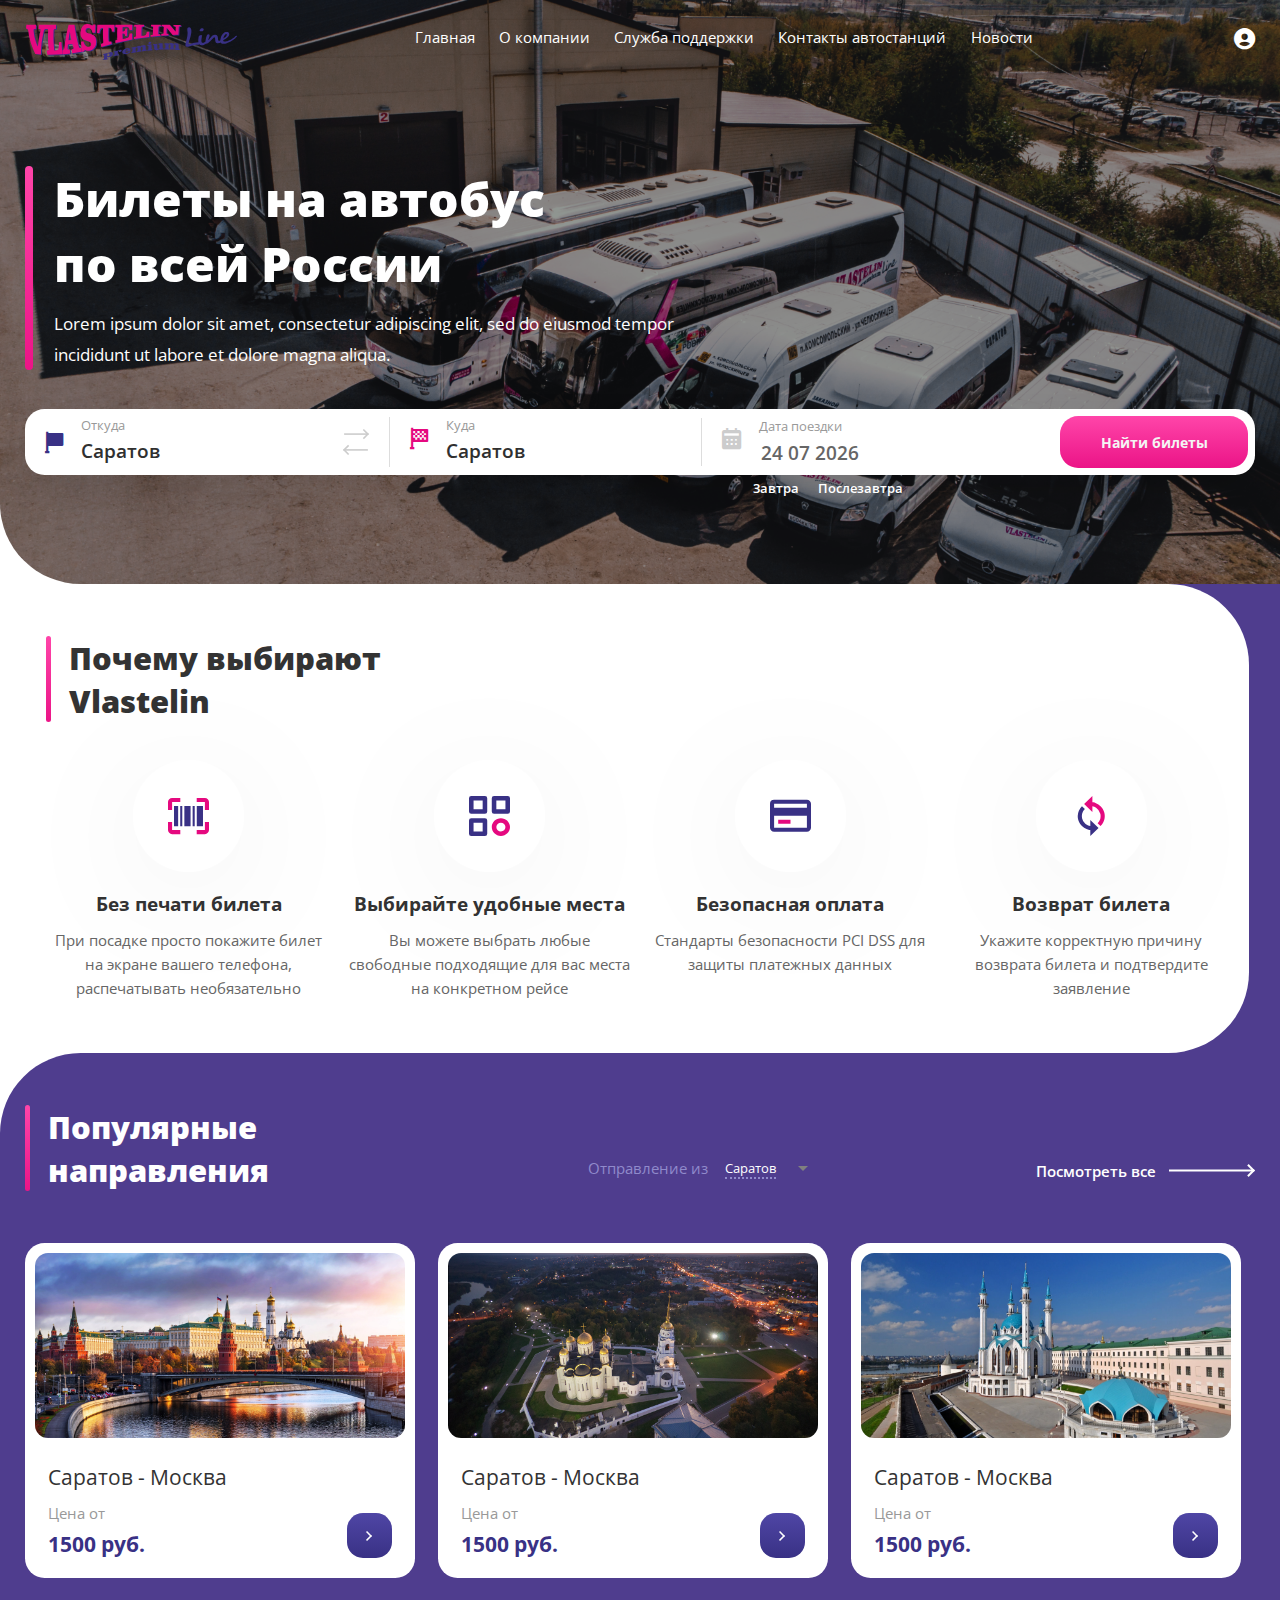
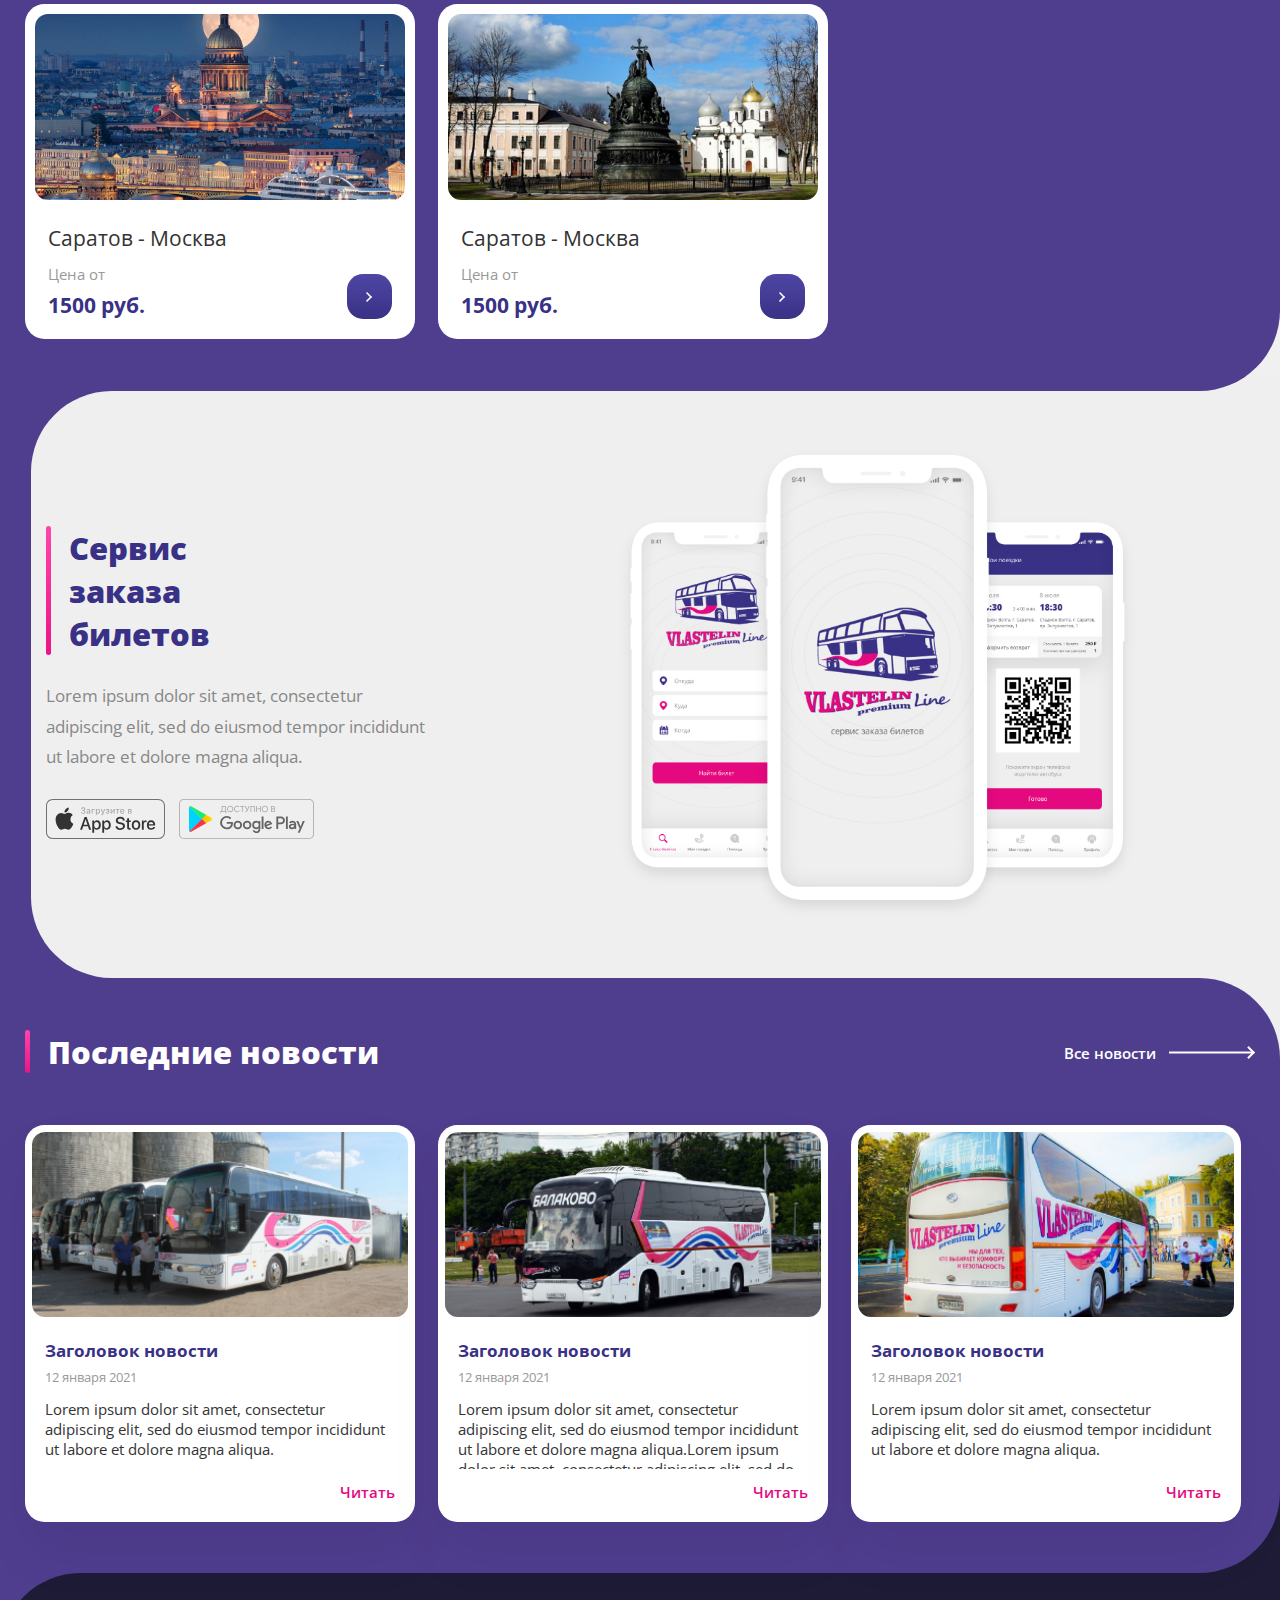
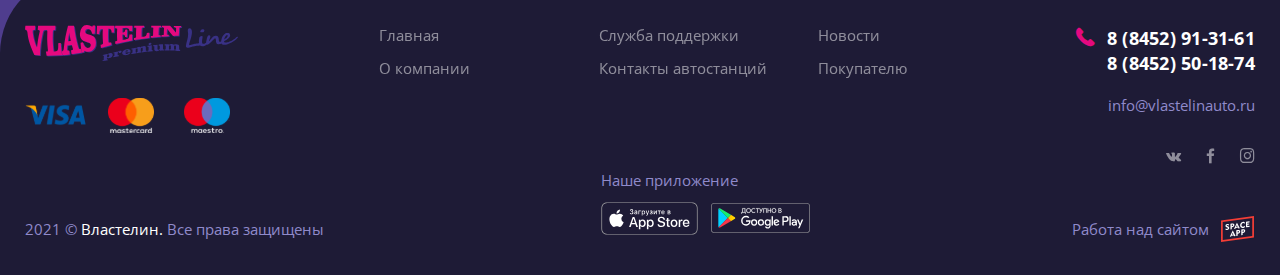
==== commit 4ae06236: "g" ====
--- a/index.html
+++ b/index.html
@@ -11,7 +11,6 @@
     <link rel="stylesheet" href="./plugins/datepicker/dist/css/datepicker.min.css">
     <link rel="stylesheet" type="text/css" href="./css/selectize.css" />
     <link rel="stylesheet" type="text/css" href="./plugins/jQueryFormStyler-master/jquery.formstyler.css" />
-    <link rel="stylesheet" href="./img/icon/style_icon.css">
     <link rel="stylesheet" href="./css/style.css">
     <title>Властелин</title>
 </head>
@@ -22,19 +21,13 @@
             <div class="header__navigation">
                 <a href="" class="header__navigation-logo"><img src="./img/logo.svg" alt=""></a>
                 <ul class="header__navigation-list">
-                    <li><a class="header__navigation-link header__navigation-link--colorWhite" href="">Главная</a></li>
+                    <li><a class="header__navigation-link header__navigation-link--colorWhite" href="./route.html">Главная</a></li>
                     <li><a class="header__navigation-link header__navigation-link--colorWhite" href="">О компании</a></li>
                     <li><a class="header__navigation-link header__navigation-link--colorWhite" href="">Служба поддержки</a></li>
                     <li><a class="header__navigation-link header__navigation-link--colorWhite" href="">Контакты автостанций</a></li>
                     <li><a class="header__navigation-link header__navigation-link--colorWhite" href="">Новости</a></li>
                 </ul>
-                <div class="header__navigation-item">
-                    <a class="header__navigation-cabinet header__navigation-cabinet--home modalbox" href="#modal__cabinet"><span class="icon--147"></span></a>
-                    <div class="header__burger">
-                        <span class="header__burger-icon"></span>
-                    </div>
-                </div>
-                
+                <a class="header__navigation-cabinet header__navigation-cabinet--home modalbox" href="#modal__cabinet"><span class="icon--147"></span></a>
             </div>
             <div class="header__headline">
                 <div class="header__title">Билеты на автобус по всей России</div>
@@ -345,16 +338,54 @@
         <form class="modal__container" id="modal__cabinet" >
             <img class="modal__logo" src="./img/logo.svg" alt="">
             <div class="modal__title">
-                Введите свой адрес 
-электронной почты
+                Введите свой адрес электронной почты
             </div>
                 <div class="modal__item">
                     <input type="text" class="modal__input input input--border input--width" placeholder="Введите e-mail">
                 </div>
-                <div class="modal__item"><a href="#" class="modal__button modal__button--pink modal__button--noMargin">
+                <div class="modal__policy">
+                    <input type="checkbox" name="seat[]" id="seat1">
+                        <label class="checkbox modal__checkbox" for="seat1">
+                            Согласен с политикой обработки 
+    персональных данных
+                        </label>
+                </div>
+                <div class="modal__item"><button type="submit" href="#modal__code" rel="nofollow" class="modal__button modalButton-js modal__button--pink modal__button--noMargin modalbox">
                     Далее
-                    </a>
-                    <a href="" class="modal__link">Уже есть аккаунт</a></div>
+                    </button>
+                    <a class="modal__link">Уже есть аккаунт</a></div>
+        </div>
+        </form>
+    </div>
+    <div class="modal">
+        <form class="modal__container" id="modal__code" >
+        <img class="modal__logo" src="./img/logo.svg" alt="">
+        <div class="modal__title">
+            Введите код
+подтверждения 
+        </div>
+            <div class="modal__item">
+                <input type="text" class="modal__input input input--num input--border input--width">
+            </div>
+            <div class="modal__text">На указанную вами почту было отправлено сообщение с кодом подтверждения</div>
+            <div class="modal__item"><button type="submit" href="#modal__message" class="modalButton-js modal__button modal__button--pink modal__button--noMargin modalbox">
+                Далее
+                </button>
+            <a href="" class="modal__link">Уже есть аккаунт</a></div>
+        </div>
+        </form>
+    </div>
+    <div class="modal">
+        <form class="modal__container" id="modal__message" >
+            <div class="modal__caption">
+                Мы рады что Вы пользуетесь 
+            услугами нашей компании
+            <div class="modal__item">
+            <button class="modal__button modalButton-js modal__button--pink modal__button--noMargin">
+                ОК
+            </button>
+        </div>
+            </form>
         </div>
         </form>
     </div>
@@ -363,6 +394,7 @@
     <script src="./plugins/jQueryFormStyler-master/jquery.formstyler.min.js"></script>
     <script type="text/javascript" src="./js/selectize.js"></script>
     <script src="./plugins/datepicker/dist/js/datepicker.min.js"></script>
+    <script src="./plugins/maskedinput/jquery.maskedinput.min.js"></script>
     <script src="./js/script.js "></script>
 </body>
 </html>--- a/css/style.css
+++ b/css/style.css
@@ -1,6 +1 @@
-<<<<<<< HEAD
-@import url("https://fonts.googleapis.com/css2?family=Open+Sans:wght@400;600;700;800&display=swap");.none{display:none}*{-webkit-box-sizing:border-box;box-sizing:border-box;margin:0}a{text-decoration:none;color:#333333;cursor:pointer}ul{list-style-type:none;padding-left:0}input{outline:none;border:none;background:none;resize:none}body{background-color:#ffffff;color:#333333;font-family:"Open Sans";font-size:14px;font-weight:normal;font-style:normal;line-height:normal}@media (min-width: 992px){body{font-size:calc( .00216 * 100vw + 11.86207px)}}@media (min-width: 1920px){body{font-size:16px}}input[type="date"]::-webkit-inner-spin-button,input[type="date"]::-webkit-calendar-picker-indicator{display:none;-webkit-appearance:none}input[type=radio],input[type=checkbox]{opacity:0;position:absolute}input[type=radio]:checked+.checkbox::before,input[type=checkbox]:checked+.checkbox::before{background-color:#393185;background-image:url("../img/icon/checkbox__check.svg");background-repeat:no-repeat;background-position:50% 55%}.overflow{height:100vh;min-height:100vh;overflow:hidden}.text--lightBlue{font-size:16px;color:#908acb}.text--white{font-size:1rem;line-height:1.375rem;color:#fff}.tickets{background-color:#EFEFEF}.tickets__substrate{background-image:-webkit-gradient(linear, left top, left bottom, color-stop(50%, #fff), color-stop(50%, #1E1B36));background-image:linear-gradient(to bottom, #fff 50%, #1E1B36 50%)}.tickets__content{border-top-left-radius:0px;border-bottom-right-radius:0px;padding-top:30px;padding-bottom:30px;background-color:#EFEFEF}@media (min-width: 992px){.tickets__content{border-top-left-radius:calc( .28017 * 100vw + -277.93103px)}}@media (min-width: 1920px){.tickets__content{border-top-left-radius:260px}}@media (min-width: 992px){.tickets__content{border-bottom-right-radius:calc( .28017 * 100vw + -277.93103px)}}@media (min-width: 1920px){.tickets__content{border-bottom-right-radius:260px}}@media (min-width: 992px){.tickets__content{padding-top:calc( .05388 * 100vw + -23.44828px)}}@media (min-width: 1920px){.tickets__content{padding-top:80px}}@media (min-width: 992px){.tickets__content{padding-bottom:calc( .15086 * 100vw + -119.65517px)}}@media (min-width: 1920px){.tickets__content{padding-bottom:170px}}.tickets__card{margin-top:5px;padding:15px;border-radius:15px;width:100%;background-color:#fff;-webkit-box-pack:justify;-ms-flex-pack:justify;justify-content:space-between;display:-webkit-box;display:-ms-flexbox;display:flex;-ms-flex-wrap:nowrap;flex-wrap:nowrap;-webkit-box-shadow:0px 20px 40px rgba(0,0,0,0.05);box-shadow:0px 20px 40px rgba(0,0,0,0.05)}@media (min-width: 992px){.tickets__card{margin-top:calc( .00539 * 100vw + -.34483px)}}@media (min-width: 1920px){.tickets__card{margin-top:10px}}@media (min-width: 992px){.tickets__card{padding:calc( .01616 * 100vw + -1.03448px)}}@media (min-width: 1920px){.tickets__card{padding:30px}}@media (min-width: 992px){.tickets__card{border-radius:calc( .01616 * 100vw + -1.03448px)}}@media (min-width: 1920px){.tickets__card{border-radius:30px}}.tickets__card:hover{-webkit-box-shadow:0px 25px 80px rgba(0,0,0,0.1);box-shadow:0px 25px 80px rgba(0,0,0,0.1)}.tickets__date{font-size:18px;color:#666}@media (min-width: 992px){.tickets__date{font-size:calc( .00216 * 100vw + 15.86207px)}}@media (min-width: 1920px){.tickets__date{font-size:20px}}.tickets__time{margin-top:5px;padding-top:5px;font-size:28px;border-top:1px dashed rgba(221,221,221,0.5);font-weight:800;color:#393185}@media (min-width: 992px){.tickets__time{margin-top:calc( .00539 * 100vw + -.34483px)}}@media (min-width: 1920px){.tickets__time{margin-top:10px}}@media (min-width: 992px){.tickets__time{padding-top:calc( .00539 * 100vw + -.34483px)}}@media (min-width: 1920px){.tickets__time{padding-top:10px}}@media (min-width: 992px){.tickets__time{font-size:calc( .00431 * 100vw + 23.72414px)}}@media (min-width: 1920px){.tickets__time{font-size:32px}}.tickets__destination{margin-top:5px;font-size:12px;line-height:19px;width:200px;color:#999}@media (min-width: 992px){.tickets__destination{margin-top:calc( .00539 * 100vw + -.34483px)}}@media (min-width: 1920px){.tickets__destination{margin-top:10px}}@media (min-width: 992px){.tickets__destination{font-size:calc( .00216 * 100vw + 9.86207px)}}@media (min-width: 1920px){.tickets__destination{font-size:14px}}@media (min-width: 992px){.tickets__destination{line-height:calc( .00216 * 100vw + 16.86207px)}}@media (min-width: 1920px){.tickets__destination{line-height:21px}}.tickets__title{font-size:12px;line-height:19px;margin-bottom:10px;width:185px;color:#999}@media (min-width: 992px){.tickets__title{font-size:calc( .00216 * 100vw + 9.86207px)}}@media (min-width: 1920px){.tickets__title{font-size:14px}}@media (min-width: 992px){.tickets__title{line-height:calc( .00216 * 100vw + 16.86207px)}}@media (min-width: 1920px){.tickets__title{line-height:21px}}@media (min-width: 992px){.tickets__title{margin-bottom:calc( .01078 * 100vw + -.68966px)}}@media (min-width: 1920px){.tickets__title{margin-bottom:20px}}@media (min-width: 992px){.tickets__title{width:calc( .03233 * 100vw + 152.93103px)}}@media (min-width: 1920px){.tickets__title{width:215px}}.tickets__price{display:-webkit-box;display:-ms-flexbox;display:flex;-webkit-box-orient:vertical;-webkit-box-direction:normal;-ms-flex-direction:column;flex-direction:column}.tickets__priceText{font-size:12px;line-height:19px;color:#999}@media (min-width: 992px){.tickets__priceText{font-size:calc( .00216 * 100vw + 9.86207px)}}@media (min-width: 1920px){.tickets__priceText{font-size:14px}}@media (min-width: 992px){.tickets__priceText{line-height:calc( .00216 * 100vw + 16.86207px)}}@media (min-width: 1920px){.tickets__priceText{line-height:21px}}.tickets__Movetime{font-size:12px;line-height:19px;display:-webkit-box;display:-ms-flexbox;display:flex;-webkit-box-orient:vertical;-webkit-box-direction:normal;-ms-flex-direction:column;flex-direction:column}@media (min-width: 992px){.tickets__Movetime{font-size:calc( .00216 * 100vw + 9.86207px)}}@media (min-width: 1920px){.tickets__Movetime{font-size:14px}}@media (min-width: 992px){.tickets__Movetime{line-height:calc( .00216 * 100vw + 16.86207px)}}@media (min-width: 1920px){.tickets__Movetime{line-height:21px}}.tickets__priceNum{font-size:18px;line-height:28px;color:#393185;font-weight:700}@media (min-width: 992px){.tickets__priceNum{font-size:calc( .00216 * 100vw + 15.86207px)}}@media (min-width: 1920px){.tickets__priceNum{font-size:20px}}@media (min-width: 992px){.tickets__priceNum{line-height:calc( .00431 * 100vw + 23.72414px)}}@media (min-width: 1920px){.tickets__priceNum{line-height:32px}}.tickets__timeNum{font-weight:700;font-size:14px;line-height:28px}@media (min-width: 992px){.tickets__timeNum{font-size:calc( .00216 * 100vw + 11.86207px)}}@media (min-width: 1920px){.tickets__timeNum{font-size:16px}}@media (min-width: 992px){.tickets__timeNum{line-height:calc( .00431 * 100vw + 23.72414px)}}@media (min-width: 1920px){.tickets__timeNum{line-height:32px}}.tickets__buy{display:-webkit-box;display:-ms-flexbox;display:flex;-webkit-box-orient:vertical;-webkit-box-direction:normal;-ms-flex-direction:column;flex-direction:column;-webkit-box-pack:justify;-ms-flex-pack:justify;justify-content:space-between;font-weight:700;font-size:18px;color:#f4f4f4}@media (min-width: 992px){.tickets__buy{font-size:calc( .00216 * 100vw + 15.86207px)}}@media (min-width: 1920px){.tickets__buy{font-size:20px}}.tickets__total{display:-webkit-box;display:-ms-flexbox;display:flex;-webkit-box-orient:vertical;-webkit-box-direction:normal;-ms-flex-direction:column;flex-direction:column;-webkit-box-pack:justify;-ms-flex-pack:justify;justify-content:space-between}.tickets__sort{padding-top:25px;padding-bottom:25px;display:-webkit-box;display:-ms-flexbox;display:flex;-webkit-box-pack:justify;-ms-flex-pack:justify;justify-content:space-between}@media (min-width: 992px){.tickets__sort{padding-top:calc( .02694 * 100vw + -1.72414px)}}@media (min-width: 1920px){.tickets__sort{padding-top:50px}}@media (min-width: 992px){.tickets__sort{padding-bottom:calc( .02694 * 100vw + -1.72414px)}}@media (min-width: 1920px){.tickets__sort{padding-bottom:50px}}.tickets__sort-title{margin-right:15px}@media (min-width: 992px){.tickets__sort-title{margin-right:calc( .01616 * 100vw + -1.03448px)}}@media (min-width: 1920px){.tickets__sort-title{margin-right:30px}}.tickets__Input-sortBy{border-radius:10px;background-color:#fff}@media (min-width: 992px){.tickets__Input-sortBy{border-radius:calc( .01078 * 100vw + -.68966px)}}@media (min-width: 1920px){.tickets__Input-sortBy{border-radius:20px}}.tickets__Input-sortBy--border{border:1px solid #cccccc}.tickets__Input-show{border-radius:10px;background-color:#fff}@media (min-width: 992px){.tickets__Input-show{border-radius:calc( .01078 * 100vw + -.68966px)}}@media (min-width: 1920px){.tickets__Input-show{border-radius:20px}}.tickets__sortBy{display:-webkit-box;display:-ms-flexbox;display:flex;-webkit-box-align:center;-ms-flex-align:center;align-items:center}.tickets__sortBy .selected{background-color:#fff}.tickets__sortBy .dropdown{width:100%;z-index:11}.tickets__sortBy ul{width:100%;border-top-width:0;border-bottom-width:1px;border-left-width:1px;border-right-width:1px;border-style:solid;border-color:#CCCCCC;border-bottom-left-radius:10px;border-bottom-right-radius:10px;background-color:#fff}.tickets__sortBy ul li{padding-top:10px;padding-bottom:10px;padding-left:20px;cursor:pointer}.tickets__sortBy ul li:hover{background-color:#efefef}.tickets__show{display:-webkit-box;display:-ms-flexbox;display:flex;-webkit-box-align:center;-ms-flex-align:center;align-items:center}.tickets__show .selected{background-color:#fff}.tickets__show ul{width:100%;border-top-width:0;border-bottom-width:1px;border-left-width:1px;border-right-width:1px;border-style:solid;border-color:#CCCCCC;border-bottom-left-radius:10px;border-bottom-right-radius:10px;scrollbar-width:none;background-color:#fff}.tickets__show ul li{padding-top:10px;padding-bottom:10px;padding-left:20px;cursor:pointer}.tickets__show ul li:hover{background-color:#efefef}.select-js-main .selectize-dropdown{z-index:11}.jq-selectbox__trigger-arrow{display:block;width:10px;height:5px;background-image:url("./../img/icon/arrow_down.svg");background-repeat:no-repeat;background-position:center;background-size:contain;margin-left:10px}@media (min-width: 992px){.jq-selectbox__trigger-arrow{margin-left:calc( .01078 * 100vw + -.68966px)}}@media (min-width: 1920px){.jq-selectbox__trigger-arrow{margin-left:20px}}.jq-selectbox__select{padding-top:10px;padding-bottom:10px;padding-left:15px;padding-right:15px;cursor:pointer;display:-webkit-box;display:-ms-flexbox;display:flex;-webkit-box-align:center;-ms-flex-align:center;align-items:center;z-index:9}@media (min-width: 992px){.jq-selectbox__select{padding-top:calc( .01078 * 100vw + -.68966px)}}@media (min-width: 1920px){.jq-selectbox__select{padding-top:20px}}@media (min-width: 992px){.jq-selectbox__select{padding-bottom:calc( .01078 * 100vw + -.68966px)}}@media (min-width: 1920px){.jq-selectbox__select{padding-bottom:20px}}@media (min-width: 992px){.jq-selectbox__select{padding-left:calc( .01616 * 100vw + -1.03448px)}}@media (min-width: 1920px){.jq-selectbox__select{padding-left:30px}}@media (min-width: 992px){.jq-selectbox__select{padding-right:calc( .01616 * 100vw + -1.03448px)}}@media (min-width: 1920px){.jq-selectbox__select{padding-right:30px}}.jq-selectbox__styler{border-radius:10px}@media (min-width: 992px){.jq-selectbox__styler{border-radius:calc( .01078 * 100vw + -.68966px)}}@media (min-width: 1920px){.jq-selectbox__styler{border-radius:20px}}.jq-selectbox__dropdown{width:100%;margin-top:-5px}@media (min-width: 992px){.jq-selectbox__dropdown{margin-top:calc( -.00431 * 100vw + -.72414px)}}@media (min-width: 1920px){.jq-selectbox__dropdown{margin-top:-9px}}.breadCrumbs{display:-webkit-box;display:-ms-flexbox;display:flex;font-size:14px;margin-bottom:20px;-webkit-box-align:center;-ms-flex-align:center;align-items:center}@media (min-width: 992px){.breadCrumbs{font-size:calc( .00216 * 100vw + 11.86207px)}}@media (min-width: 1920px){.breadCrumbs{font-size:16px}}@media (min-width: 992px){.breadCrumbs{margin-bottom:calc( .06466 * 100vw + -44.13793px)}}@media (min-width: 1920px){.breadCrumbs{margin-bottom:80px}}.path{color:#999}.crumb{background-color:#e5097f;display:block;margin-left:15px;margin-right:15px;width:3px;height:3px;display:block;border-radius:50%}@media (min-width: 992px){.crumb{margin-left:calc( .01616 * 100vw + -1.03448px)}}@media (min-width: 1920px){.crumb{margin-left:30px}}@media (min-width: 992px){.crumb{margin-right:calc( .01616 * 100vw + -1.03448px)}}@media (min-width: 1920px){.crumb{margin-right:30px}}@media (min-width: 992px){.crumb{width:calc( .00323 * 100vw + -.2069px)}}@media (min-width: 1920px){.crumb{width:6px}}@media (min-width: 992px){.crumb{height:calc( .00323 * 100vw + -.2069px)}}@media (min-width: 1920px){.crumb{height:6px}}.header{background-color:#ffffff;background-image:url("./../img/picture/background.svg");background-position:right;background-repeat:no-repeat;background-size:contain}.header--home{background-image:url("./../img/banner.png");border-bottom-left-radius:0px;padding-bottom:50px;background-position:center;background-size:cover}@media (min-width: 992px){.header--home{border-bottom-left-radius:calc( .28017 * 100vw + -277.93103px)}}@media (min-width: 1920px){.header--home{border-bottom-left-radius:260px}}@media (min-width: 992px){.header--home{padding-bottom:calc( .18858 * 100vw + -137.06897px)}}@media (min-width: 1920px){.header--home{padding-bottom:225px}}.header__navigation{width:100%;-webkit-box-pack:justify;-ms-flex-pack:justify;justify-content:space-between;display:-webkit-box;display:-ms-flexbox;display:flex;-webkit-box-align:center;-ms-flex-align:center;align-items:center;padding-top:15px;padding-bottom:15px}@media (min-width: 992px){.header__navigation{padding-top:calc( .02694 * 100vw + -11.72414px)}}@media (min-width: 1920px){.header__navigation{padding-top:40px}}@media (min-width: 992px){.header__navigation{padding-bottom:calc( .01616 * 100vw + -1.03448px)}}@media (min-width: 1920px){.header__navigation{padding-bottom:30px}}.header__navigation-logo img{width:180px;height:30px;-o-object-fit:contain;object-fit:contain}@media (min-width: 992px){.header__navigation-logo img{width:calc( .11315 * 100vw + 67.75862px)}}@media (min-width: 1920px){.header__navigation-logo img{width:285px}}@media (min-width: 992px){.header__navigation-logo img{height:calc( .02047 * 100vw + 9.68966px)}}@media (min-width: 1920px){.header__navigation-logo img{height:49px}}.header__navigation-list{position:relative;display:-webkit-box;display:-ms-flexbox;display:flex}.header__navigation-list li{margin-right:15px;padding-bottom:10px;position:relative}@media (min-width: 992px){.header__navigation-list li{margin-right:calc( .03233 * 100vw + -17.06897px)}}@media (min-width: 1920px){.header__navigation-list li{margin-right:45px}}@media (min-width: 992px){.header__navigation-list li{padding-bottom:calc( .01078 * 100vw + -.68966px)}}@media (min-width: 1920px){.header__navigation-list li{padding-bottom:20px}}.header__navigation-list li::after{content:"";width:0;outline:1px solid transparent;display:block;position:absolute;-webkit-transition:all 0.3s ease-in-out;transition:all 0.3s ease-in-out;left:50%;-webkit-transform:translate(-50%);transform:translate(-50%);height:2px;bottom:0;border-radius:2px;background-color:#e5097f}@media (min-width: 992px){.header__navigation-list li::after{height:calc( .00216 * 100vw + -.13793px)}}@media (min-width: 1920px){.header__navigation-list li::after{height:4px}}.header__navigation-list li:hover::after{width:70%}.header__navigation-cabinet span{position:relative;top:-3px;font-size:20px}@media (min-width: 992px){.header__navigation-cabinet span{top:calc( -.00539 * 100vw + 2.34483px)}}@media (min-width: 1920px){.header__navigation-cabinet span{top:-8px}}@media (min-width: 992px){.header__navigation-cabinet span{font-size:calc( .00431 * 100vw + 15.72414px)}}@media (min-width: 1920px){.header__navigation-cabinet span{font-size:24px}}.header__navigation-cabinet span::before{-webkit-transition:0.3s;transition:0.3s;color:#e5097f}.header__navigation-cabinet span:hover::before{color:#bd0065}.header__navigation-cabinet--home span::before{color:#ffffff}.header__navigation-cabinet--home span:hover::before{color:#e5097f}.header__navigation-link{font-size:14px}@media (min-width: 992px){.header__navigation-link{font-size:calc( .00216 * 100vw + 11.86207px)}}@media (min-width: 1920px){.header__navigation-link{font-size:16px}}.header__navigation-link--colorWhite{color:#fff}.header__navigation--black a{color:#333}.header__burger{display:none}.header__title{font-size:32px;width:375px;color:#fff;font-weight:800}@media (min-width: 992px){.header__title{font-size:calc( .05603 * 100vw + -23.58621px)}}@media (min-width: 1920px){.header__title{font-size:84px}}@media (min-width: 992px){.header__title{width:calc( .55172 * 100vw + -172.31034px)}}@media (min-width: 1920px){.header__title{width:887px}}.header__subtitle{margin-top:10px;width:590px;font-size:16px;line-height:28px;color:#fff}@media (min-width: 992px){.header__subtitle{margin-top:calc( .01078 * 100vw + -.68966px)}}@media (min-width: 1920px){.header__subtitle{margin-top:20px}}@media (min-width: 992px){.header__subtitle{width:calc( .30711 * 100vw + 285.34483px)}}@media (min-width: 1920px){.header__subtitle{width:875px}}@media (min-width: 992px){.header__subtitle{font-size:calc( .00216 * 100vw + 13.86207px)}}@media (min-width: 1920px){.header__subtitle{font-size:18px}}@media (min-width: 992px){.header__subtitle{line-height:calc( .00862 * 100vw + 19.44828px)}}@media (min-width: 1920px){.header__subtitle{line-height:36px}}.header__headline{margin-top:30px;position:relative;padding-left:20px}@media (min-width: 992px){.header__headline{margin-top:calc( .1778 * 100vw + -146.37931px)}}@media (min-width: 1920px){.header__headline{margin-top:195px}}@media (min-width: 992px){.header__headline{padding-left:calc( .03233 * 100vw + -12.06897px)}}@media (min-width: 1920px){.header__headline{padding-left:50px}}.header__headline::before{content:"";left:0px;width:6px;height:100%;border-radius:3px;background:-webkit-gradient(linear, left top, left bottom, from(#ff45a9), color-stop(99.99%, #eb1487), to(#fd2498));background:linear-gradient(#ff45a9 0%, #eb1487 99.99%, #fd2498 100%);position:absolute}@media (min-width: 992px){.header__headline::before{width:calc( .00647 * 100vw + -.41379px)}}@media (min-width: 1920px){.header__headline::before{width:12px}}@media (min-width: 992px){.header__headline::before{border-radius:calc( .00323 * 100vw + -.2069px)}}@media (min-width: 1920px){.header__headline::before{border-radius:6px}}.header__buyTicket{position:relative}.header__ticket{-webkit-box-align:center;-ms-flex-align:center;align-items:center;margin-bottom:5px;padding-top:5px;padding-bottom:5px;margin-top:30px;border-radius:15px;width:100%;background:#fff;-webkit-box-shadow:0px 20px 40px rgba(0,0,0,0.1);box-shadow:0px 20px 40px rgba(0,0,0,0.1);display:-webkit-box;display:-ms-flexbox;display:flex;color:#999}@media (min-width: 992px){.header__ticket{padding-top:calc( .00539 * 100vw + -.34483px)}}@media (min-width: 1920px){.header__ticket{padding-top:10px}}@media (min-width: 992px){.header__ticket{padding-bottom:calc( .00539 * 100vw + -.34483px)}}@media (min-width: 1920px){.header__ticket{padding-bottom:10px}}@media (min-width: 992px){.header__ticket{margin-top:calc( .03233 * 100vw + -2.06897px)}}@media (min-width: 1920px){.header__ticket{margin-top:60px}}@media (min-width: 992px){.header__ticket{border-radius:calc( .01616 * 100vw + -1.03448px)}}@media (min-width: 1920px){.header__ticket{border-radius:30px}}.header__tomorrow{display:-webkit-box;display:-ms-flexbox;display:flex;position:absolute;right:27%}.header__tomorrow-text{font-size:12px;font-weight:600;color:#fff;padding-bottom:5px;cursor:pointer;border-bottom:2px dotted transparent;margin-right:15px}@media (min-width: 992px){.header__tomorrow-text{font-size:calc( .00216 * 100vw + 9.86207px)}}@media (min-width: 1920px){.header__tomorrow-text{font-size:14px}}@media (min-width: 992px){.header__tomorrow-text{margin-right:calc( .01616 * 100vw + -1.03448px)}}@media (min-width: 1920px){.header__tomorrow-text{margin-right:30px}}.header__tomorrow-text:hover{border-bottom:2px dotted #908acb}.header__tomorrow-text--colorBlue{color:#393185}.header__from{font-size:12px;padding-left:15px;padding-right:5px;width:100%;display:-webkit-box;display:-ms-flexbox;display:flex;-webkit-box-pack:justify;-ms-flex-pack:justify;justify-content:space-between;-webkit-box-align:center;-ms-flex-align:center;align-items:center}@media (min-width: 992px){.header__from{font-size:calc( .00216 * 100vw + 9.86207px)}}@media (min-width: 1920px){.header__from{font-size:14px}}@media (min-width: 992px){.header__from{padding-left:calc( .01616 * 100vw + -1.03448px)}}@media (min-width: 1920px){.header__from{padding-left:30px}}@media (min-width: 992px){.header__from{padding-right:calc( .00539 * 100vw + -.34483px)}}@media (min-width: 1920px){.header__from{padding-right:10px}}.header__fromInputBlock{margin-left:15px;width:100%}@media (min-width: 992px){.header__fromInputBlock{margin-left:calc( .01078 * 100vw + 4.31034px)}}@media (min-width: 1920px){.header__fromInputBlock{margin-left:25px}}.header__fromInputBlock .selectize-input,.header__fromInputBlock .selectize-dropdown,.header__fromInputBlock .selectize-input input{font-size:18px;margin-top:3px;padding:0;font-weight:600;border:none;-webkit-box-shadow:none;box-shadow:none;border-radius:none;line-height:normal}@media (min-width: 992px){.header__fromInputBlock .selectize-input,.header__fromInputBlock .selectize-dropdown,.header__fromInputBlock .selectize-input input{font-size:calc( .00216 * 100vw + 15.86207px)}}@media (min-width: 1920px){.header__fromInputBlock .selectize-input,.header__fromInputBlock .selectize-dropdown,.header__fromInputBlock .selectize-input input{font-size:20px}}@media (min-width: 992px){.header__fromInputBlock .selectize-input,.header__fromInputBlock .selectize-dropdown,.header__fromInputBlock .selectize-input input{margin-top:calc( .00323 * 100vw + -.2069px)}}@media (min-width: 1920px){.header__fromInputBlock .selectize-input,.header__fromInputBlock .selectize-dropdown,.header__fromInputBlock .selectize-input input{margin-top:6px}}.header__fromInputBlock .selectize-input.focus{-webkit-box-shadow:none;box-shadow:none}.header__fromInputBlock .selectize-control{width:100%}.header__fromInputBlock .selectize-control.single .selectize-input:after{content:none}.header__fromInputWrapper{display:-webkit-box;display:-ms-flexbox;display:flex;-webkit-box-align:center;-ms-flex-align:center;align-items:center;width:20%}.header__from span{font-size:20px}@media (min-width: 992px){.header__from span{font-size:calc( .00539 * 100vw + 14.65517px)}}@media (min-width: 1920px){.header__from span{font-size:25px}}.header__date{border-left:1px solid #DDDDDD;padding-left:15px;width:25%}@media (min-width: 992px){.header__date{padding-left:calc( .01616 * 100vw + -1.03448px)}}@media (min-width: 1920px){.header__date{padding-left:30px}}.header__dateInputWrapper{display:-webkit-box;display:-ms-flexbox;display:flex}.header__dateInputWrapper span{font-size:20px}@media (min-width: 992px){.header__dateInputWrapper span{font-size:calc( .00431 * 100vw + 15.72414px)}}@media (min-width: 1920px){.header__dateInputWrapper span{font-size:24px}}.header__dateInput{width:100%;color:#666666;font-family:"Open Sans";font-size:18px;margin-top:3px;font-weight:600}@media (min-width: 992px){.header__dateInput{font-size:calc( .00216 * 100vw + 15.86207px)}}@media (min-width: 1920px){.header__dateInput{font-size:20px}}@media (min-width: 992px){.header__dateInput{margin-top:calc( .00323 * 100vw + -.2069px)}}@media (min-width: 1920px){.header__dateInput{margin-top:6px}}.header__dateInput::-webkit-input-placeholder{color:#666}.header__dateInput:-ms-input-placeholder{color:#666}.header__dateInput::-ms-input-placeholder{color:#666}.header__dateInput::placeholder{color:#666}.header__dateInputBlock{margin-left:15px}@media (min-width: 992px){.header__dateInputBlock{margin-left:calc( .01078 * 100vw + 4.31034px)}}@media (min-width: 1920px){.header__dateInputBlock{margin-left:25px}}.header__where{width:25%;display:-webkit-box;display:-ms-flexbox;display:flex;-webkit-box-align:center;-ms-flex-align:center;align-items:center}.header__where img{width:25px;height:25px;margin-right:15px}@media (min-width: 992px){.header__where img{width:calc( .00539 * 100vw + 19.65517px)}}@media (min-width: 1920px){.header__where img{width:30px}}@media (min-width: 992px){.header__where img{height:calc( .00539 * 100vw + 19.65517px)}}@media (min-width: 1920px){.header__where img{height:30px}}@media (min-width: 992px){.header__where img{margin-right:calc( .01616 * 100vw + -1.03448px)}}@media (min-width: 1920px){.header__where img{margin-right:30px}}.header__whereInputWrapper{padding-left:15px;font-size:12px;border-left:1px solid #DDDDDD;display:-webkit-box;display:-ms-flexbox;display:flex;width:100%}@media (min-width: 992px){.header__whereInputWrapper{padding-left:calc( .01616 * 100vw + -1.03448px)}}@media (min-width: 1920px){.header__whereInputWrapper{padding-left:30px}}@media (min-width: 992px){.header__whereInputWrapper{font-size:calc( .00216 * 100vw + 9.86207px)}}@media (min-width: 1920px){.header__whereInputWrapper{font-size:14px}}.header__whereInputBlock{margin-left:15px;width:100%}@media (min-width: 992px){.header__whereInputBlock{margin-left:calc( .01078 * 100vw + 4.31034px)}}@media (min-width: 1920px){.header__whereInputBlock{margin-left:25px}}.header__whereInputBlock .selectize-input,.header__whereInputBlock .selectize-dropdown,.header__whereInputBlock .selectize-input input{font-size:18px;margin-top:3px;padding:0;font-weight:600;border:none;-webkit-box-shadow:none;box-shadow:none;border-radius:none;line-height:normal}@media (min-width: 992px){.header__whereInputBlock .selectize-input,.header__whereInputBlock .selectize-dropdown,.header__whereInputBlock .selectize-input input{font-size:calc( .00216 * 100vw + 15.86207px)}}@media (min-width: 1920px){.header__whereInputBlock .selectize-input,.header__whereInputBlock .selectize-dropdown,.header__whereInputBlock .selectize-input input{font-size:20px}}@media (min-width: 992px){.header__whereInputBlock .selectize-input,.header__whereInputBlock .selectize-dropdown,.header__whereInputBlock .selectize-input input{margin-top:calc( .00323 * 100vw + -.2069px)}}@media (min-width: 1920px){.header__whereInputBlock .selectize-input,.header__whereInputBlock .selectize-dropdown,.header__whereInputBlock .selectize-input input{margin-top:6px}}.header__whereInputBlock .selectize-input.focus{-webkit-box-shadow:none;box-shadow:none}.header__whereInputBlock .selectize-control{width:100%}.header__whereInputBlock .selectize-control.single .selectize-input:after{content:none}.header__where span{font-size:20px}@media (min-width: 992px){.header__where span{font-size:calc( .00539 * 100vw + 14.65517px)}}@media (min-width: 1920px){.header__where span{font-size:25px}}.button{text-align:center;width:150px;padding-top:14px;padding-bottom:13px;border-radius:15px;background-image:-webkit-gradient(linear, left top, left bottom, from(#ff45a9), color-stop(99.99%, #eb1487), to(#fd2498));background-image:linear-gradient(#ff45a9 0%, #eb1487 99.99%, #fd2498 100%);font-size:12px;color:#f4f4f4;font-weight:700;display:block;-webkit-transition:all .3s ease-in-out;transition:all .3s ease-in-out;background-size:100% 100%}@media (min-width: 992px){.button{width:calc( .1347 * 100vw + 16.37931px)}}@media (min-width: 1920px){.button{width:275px}}@media (min-width: 992px){.button{padding-top:calc( .01078 * 100vw + 3.31034px)}}@media (min-width: 1920px){.button{padding-top:24px}}@media (min-width: 992px){.button{padding-bottom:calc( .01078 * 100vw + 2.31034px)}}@media (min-width: 1920px){.button{padding-bottom:23px}}@media (min-width: 992px){.button{border-radius:calc( .01078 * 100vw + 4.31034px)}}@media (min-width: 1920px){.button{border-radius:25px}}@media (min-width: 992px){.button{font-size:calc( .00862 * 100vw + 3.44828px)}}@media (min-width: 1920px){.button{font-size:20px}}.button:hover{background-position:0 100%;background-size:100% 200%}.button--contact{width:180px;padding-top:10px;padding-bottom:10px;margin-top:20px}@media (min-width: 992px){.button--contact{width:calc( .1875 * 100vw + -6px)}}@media (min-width: 1920px){.button--contact{width:354px}}@media (min-width: 992px){.button--contact{padding-top:calc( .00862 * 100vw + 1.44828px)}}@media (min-width: 1920px){.button--contact{padding-top:18px}}@media (min-width: 992px){.button--contact{padding-bottom:calc( .00862 * 100vw + 1.44828px)}}@media (min-width: 1920px){.button--contact{padding-bottom:18px}}@media (min-width: 992px){.button--contact{margin-top:calc( .02155 * 100vw + -1.37931px)}}@media (min-width: 1920px){.button--contact{margin-top:40px}}.button--route{font-weight:normal;text-align:center;padding-top:10px;padding-bottom:10px;border-radius:15px;width:100%;background:-webkit-gradient(linear, left top, left bottom, from(#4f46a5), to(#393185));background:linear-gradient(#4f46a5 0%, #393185 100%)}@media (min-width: 992px){.button--route{padding-top:calc( .0097 * 100vw + .37931px)}}@media (min-width: 1920px){.button--route{padding-top:19px}}@media (min-width: 992px){.button--route{padding-bottom:calc( .0097 * 100vw + .37931px)}}@media (min-width: 1920px){.button--route{padding-bottom:19px}}@media (min-width: 992px){.button--route{border-radius:calc( .00323 * 100vw + 11.7931px)}}@media (min-width: 1920px){.button--route{border-radius:18px}}.title{font-size:24px;text-align:left;font-weight:800}@media (min-width: 992px){.title{font-size:calc( .02586 * 100vw + -1.65517px)}}@media (min-width: 1920px){.title{font-size:48px}}.title__link{font-weight:600;font-size:14px;padding-bottom:10px;color:#fff}@media (min-width: 992px){.title__link{font-size:calc( .00216 * 100vw + 11.86207px)}}@media (min-width: 1920px){.title__link{font-size:16px}}.title__line{padding-left:15px;position:relative}@media (min-width: 992px){.title__line{padding-left:calc( .02694 * 100vw + -11.72414px)}}@media (min-width: 1920px){.title__line{padding-left:40px}}.title__line--flex{display:-webkit-box;display:-ms-flexbox;display:flex;-webkit-box-pack:justify;-ms-flex-pack:justify;justify-content:space-between;-webkit-box-align:end;-ms-flex-align:end;align-items:flex-end}.title__line a{-webkit-transition:0.3s;transition:0.3s;color:#fff}.title__line a:hover{color:#e5097f}.title__line a:hover img{-webkit-transform:translateX(15px);transform:translateX(15px)}.title__line img{margin-left:10px;-webkit-transition:0.3s;transition:0.3s}@media (min-width: 992px){.title__line img{margin-left:calc( .01078 * 100vw + -.68966px)}}@media (min-width: 1920px){.title__line img{margin-left:20px}}.title__line::before{content:"";width:4px;border-radius:2px;background:-webkit-gradient(linear, left top, left bottom, from(#ff45a9), color-stop(99.99%, #eb1487), to(#fd2498));background:linear-gradient(#ff45a9 0%, #eb1487 99.99%, #fd2498 100%);height:100%;position:absolute;left:0}@media (min-width: 992px){.title__line::before{width:calc( .00431 * 100vw + -.27586px)}}@media (min-width: 1920px){.title__line::before{width:8px}}@media (min-width: 992px){.title__line::before{border-radius:calc( .00216 * 100vw + -.13793px)}}@media (min-width: 1920px){.title__line::before{border-radius:4px}}.title--widthMin{width:180px}@media (min-width: 992px){.title--widthMin{width:calc( .19397 * 100vw + -12.41379px)}}@media (min-width: 1920px){.title--widthMin{width:360px}}.title--widthMax{width:250px}@media (min-width: 992px){.title--widthMax{width:calc( .2694 * 100vw + -17.24138px)}}@media (min-width: 1920px){.title--widthMax{width:500px}}.title--colorWhite{color:#fff}.title--colorBlue{color:#393185}.title--small{font-size:20px}@media (min-width: 992px){.title--small{font-size:calc( .01293 * 100vw + 7.17241px)}}@media (min-width: 1920px){.title--small{font-size:32px}}.title__outgo{display:-webkit-box;display:-ms-flexbox;display:flex;-webkit-box-align:center;-ms-flex-align:center;align-items:center}.title__outgo .selectize-control .selectize-input input:focus{width:50px !important}.title__outgo-input{margin-top:5px}.title__outgo-input .selectize-input{-webkit-box-shadow:none;box-shadow:none;padding-right:35px}@media (min-width: 992px){.title__outgo-input .selectize-input{padding-right:calc( 0 * 100vw + 35px)}}@media (min-width: 1920px){.title__outgo-input .selectize-input{padding-right:35px}}.title__outgo-input .selectize-input .item{color:#fff;border-bottom:2px dotted #908ACB}.title__outgo-input .selectize-input.full{background-color:transparent;border-style:none}.title__outgo .dropdown{width:100%}.title__outgo ul{width:100%;border-top-width:0;border-bottom-width:1px;border-left-width:1px;border-right-width:1px;border-style:solid;border-color:#CCCCCC;border-bottom-left-radius:10px;border-bottom-right-radius:10px;scrollbar-width:none;background-color:#fff}.title__outgo ul li{padding-top:10px;padding-bottom:10px;padding-left:20px;cursor:pointer}.title__outgo ul li:hover{background-color:#efefef}.title__outgoText{margin-right:7px;color:#908ACB}@media (min-width: 992px){.title__outgoText{margin-right:calc( .00862 * 100vw + -1.55172px)}}@media (min-width: 1920px){.title__outgoText{margin-right:15px}}.subtitle{font-size:14px;color:#999;margin-top:10px}@media (min-width: 992px){.subtitle{font-size:calc( .00216 * 100vw + 11.86207px)}}@media (min-width: 1920px){.subtitle{font-size:16px}}@media (min-width: 992px){.subtitle{margin-top:calc( .01078 * 100vw + -.68966px)}}@media (min-width: 1920px){.subtitle{margin-top:20px}}.subtitle--marginLeft{margin-left:15px;line-height:28px}@media (min-width: 992px){.subtitle--marginLeft{margin-left:calc( .02694 * 100vw + -11.72414px)}}@media (min-width: 1920px){.subtitle--marginLeft{margin-left:40px}}@media (min-width: 992px){.subtitle--marginLeft{line-height:calc( .00431 * 100vw + 23.72414px)}}@media (min-width: 1920px){.subtitle--marginLeft{line-height:32px}}.advantages{background-color:#4F3D8E;width:100%;padding-right:0px}@media (min-width: 992px){.advantages{padding-right:calc( .10776 * 100vw + -106.89655px)}}@media (min-width: 1920px){.advantages{padding-right:100px}}.advantages__content{padding-top:30px;padding-bottom:30px;width:100%;background-color:#fff;border-top-right-radius:0px;border-bottom-right-radius:0px}@media (min-width: 992px){.advantages__content{padding-top:calc( .07543 * 100vw + -44.82759px)}}@media (min-width: 1920px){.advantages__content{padding-top:100px}}@media (min-width: 992px){.advantages__content{padding-bottom:calc( .07543 * 100vw + -44.82759px)}}@media (min-width: 1920px){.advantages__content{padding-bottom:100px}}@media (min-width: 992px){.advantages__content{border-top-right-radius:calc( .28017 * 100vw + -277.93103px)}}@media (min-width: 1920px){.advantages__content{border-top-right-radius:260px}}@media (min-width: 992px){.advantages__content{border-bottom-right-radius:calc( .28017 * 100vw + -277.93103px)}}@media (min-width: 1920px){.advantages__content{border-bottom-right-radius:260px}}.advantages__contentOffset{padding-left:0px}@media (min-width: 992px){.advantages__contentOffset{padding-left:calc( .10776 * 100vw + -106.89655px)}}@media (min-width: 1920px){.advantages__contentOffset{padding-left:100px}}.advantages__points{display:-webkit-box;display:-ms-flexbox;display:flex;width:100%;-webkit-box-pack:justify;-ms-flex-pack:justify;justify-content:space-between;margin-top:20px}@media (min-width: 992px){.advantages__points{margin-top:calc( .06466 * 100vw + -44.13793px)}}@media (min-width: 1920px){.advantages__points{margin-top:80px}}.advantages__point{display:-webkit-box;display:-ms-flexbox;display:flex;width:24%;-webkit-box-align:center;-ms-flex-align:center;align-items:center;-webkit-box-orient:vertical;-webkit-box-direction:normal;-ms-flex-direction:column;flex-direction:column}.advantages__Img{display:-webkit-box;display:-ms-flexbox;display:flex;-webkit-box-align:center;-ms-flex-align:center;align-items:center;-webkit-box-pack:center;-ms-flex-pack:center;justify-content:center;border-radius:50%;background:#fff;width:85px;height:85px;-webkit-filter:drop-shadow(0px 20px 60px rgba(0,0,0,0.05));filter:drop-shadow(0px 20px 60px rgba(0,0,0,0.05))}@media (min-width: 992px){.advantages__Img{width:calc( .09159 * 100vw + -5.86207px)}}@media (min-width: 1920px){.advantages__Img{width:170px}}@media (min-width: 992px){.advantages__Img{height:calc( .09159 * 100vw + -5.86207px)}}@media (min-width: 1920px){.advantages__Img{height:170px}}.advantages__Img-icon{width:30px;height:30px}@media (min-width: 992px){.advantages__Img-icon{width:calc( .03664 * 100vw + -6.34483px)}}@media (min-width: 1920px){.advantages__Img-icon{width:64px}}@media (min-width: 992px){.advantages__Img-icon{height:calc( .03664 * 100vw + -6.34483px)}}@media (min-width: 1920px){.advantages__Img-icon{height:64px}}.advantages__pointTitle{margin-top:15px;font-size:18px;text-align:center;font-weight:700}@media (min-width: 992px){.advantages__pointTitle{margin-top:calc( .01616 * 100vw + -1.03448px)}}@media (min-width: 1920px){.advantages__pointTitle{margin-top:30px}}@media (min-width: 992px){.advantages__pointTitle{font-size:calc( .00216 * 100vw + 15.86207px)}}@media (min-width: 1920px){.advantages__pointTitle{font-size:20px}}.advantages__pointText{font-size:14px;line-height:22px;margin-top:10px;text-align:center;color:#666}@media (min-width: 992px){.advantages__pointText{font-size:calc( .00216 * 100vw + 11.86207px)}}@media (min-width: 1920px){.advantages__pointText{font-size:16px}}@media (min-width: 992px){.advantages__pointText{line-height:calc( .00647 * 100vw + 15.58621px)}}@media (min-width: 1920px){.advantages__pointText{line-height:28px}}@media (min-width: 992px){.advantages__pointText{margin-top:calc( .01078 * 100vw + -.68966px)}}@media (min-width: 1920px){.advantages__pointText{margin-top:20px}}.popDirections{background-color:#fff;width:100%;background-image:-webkit-gradient(linear, left top, left bottom, color-stop(50%, #fff), to(#efefef));background-image:linear-gradient(to bottom, #fff 50%, #efefef 100%)}.popDirections__content{padding-top:30px;padding-bottom:30px;border-top-left-radius:0px;border-bottom-right-radius:0px;width:100%;background-color:#4F3D8E}@media (min-width: 992px){.popDirections__content{padding-top:calc( .07543 * 100vw + -44.82759px)}}@media (min-width: 1920px){.popDirections__content{padding-top:100px}}@media (min-width: 992px){.popDirections__content{padding-bottom:calc( .07543 * 100vw + -44.82759px)}}@media (min-width: 1920px){.popDirections__content{padding-bottom:100px}}@media (min-width: 992px){.popDirections__content{border-top-left-radius:calc( .28017 * 100vw + -277.93103px)}}@media (min-width: 1920px){.popDirections__content{border-top-left-radius:260px}}@media (min-width: 992px){.popDirections__content{border-bottom-right-radius:calc( .28017 * 100vw + -277.93103px)}}@media (min-width: 1920px){.popDirections__content{border-bottom-right-radius:260px}}.popDirections__cards{margin-top:20px;display:-webkit-box;display:-ms-flexbox;display:flex;-ms-flex-wrap:wrap;flex-wrap:wrap}@media (min-width: 992px){.popDirections__cards{margin-top:calc( .02155 * 100vw + -1.37931px)}}@media (min-width: 1920px){.popDirections__cards{margin-top:40px}}.popDirections__card{background-color:#fff;width:31.7%;-webkit-transition:all 0.3s ease-in-out;transition:all 0.3s ease-in-out;border-radius:15px;padding:10px;padding-bottom:15px;margin-right:20px;margin-top:20px;position:relative;top:0}@media (min-width: 992px){.popDirections__card{border-radius:calc( .01616 * 100vw + -1.03448px)}}@media (min-width: 1920px){.popDirections__card{border-radius:30px}}@media (min-width: 992px){.popDirections__card{padding-bottom:calc( .01616 * 100vw + -1.03448px)}}@media (min-width: 1920px){.popDirections__card{padding-bottom:30px}}@media (min-width: 992px){.popDirections__card{margin-right:calc( .01078 * 100vw + 9.31034px)}}@media (min-width: 1920px){.popDirections__card{margin-right:30px}}@media (min-width: 992px){.popDirections__card{margin-top:calc( .02155 * 100vw + -1.37931px)}}@media (min-width: 1920px){.popDirections__card{margin-top:40px}}.popDirections__card-img{width:100%;height:170px;border-radius:10px;-o-object-fit:cover;object-fit:cover}@media (min-width: 992px){.popDirections__card-img{height:calc( .05388 * 100vw + 116.55172px)}}@media (min-width: 1920px){.popDirections__card-img{height:220px}}@media (min-width: 992px){.popDirections__card-img{border-radius:calc( .01078 * 100vw + -.68966px)}}@media (min-width: 1920px){.popDirections__card-img{border-radius:20px}}.popDirections__card:nth-child(3n){margin-right:0}.popDirections__card:hover{top:-20px}.popDirections__card:hover .goButton{width:100px;border-radius:15px;height:45px;background:-webkit-gradient(linear, left top, left bottom, from(#ff45a9), color-stop(99.99%, #eb1487), to(#fd2498));background:linear-gradient(#ff45a9 0%, #eb1487 99.99%, #fd2498 100%)}@media (min-width: 992px){.popDirections__card:hover .goButton{width:calc( .05388 * 100vw + 46.55172px)}}@media (min-width: 1920px){.popDirections__card:hover .goButton{width:150px}}@media (min-width: 992px){.popDirections__card:hover .goButton{border-radius:calc( .00323 * 100vw + 11.7931px)}}@media (min-width: 1920px){.popDirections__card:hover .goButton{border-radius:18px}}.popDirections__card:hover .goButton img{-webkit-transform:rotate(180deg);transform:rotate(180deg);opacity:0}.popDirections__card:hover .goButton:after{opacity:1;left:50%;-webkit-transform:translateX(-50%);transform:translateX(-50%)}.popDirections__card:hover .popDirections__PriceNum{color:#E5097F}.popDirections__card:hover .popDirections__Way{color:#393185}.popDirections__Way{padding-top:15px;padding-left:10px;font-size:20px}@media (min-width: 992px){.popDirections__Way{padding-top:calc( .01616 * 100vw + -1.03448px)}}@media (min-width: 1920px){.popDirections__Way{padding-top:30px}}@media (min-width: 992px){.popDirections__Way{padding-left:calc( .01078 * 100vw + -.68966px)}}@media (min-width: 1920px){.popDirections__Way{padding-left:20px}}@media (min-width: 992px){.popDirections__Way{font-size:calc( .00431 * 100vw + 15.72414px)}}@media (min-width: 1920px){.popDirections__Way{font-size:24px}}.popDirections__PriceText{font-size:14px;color:#999999}@media (min-width: 992px){.popDirections__PriceText{font-size:calc( .00216 * 100vw + 11.86207px)}}@media (min-width: 1920px){.popDirections__PriceText{font-size:16px}}.popDirections__PriceNum{margin-top:5px;font-size:20px;font-weight:700;color:#393185}@media (min-width: 992px){.popDirections__PriceNum{margin-top:calc( .00539 * 100vw + -.34483px)}}@media (min-width: 1920px){.popDirections__PriceNum{margin-top:10px}}@media (min-width: 992px){.popDirections__PriceNum{font-size:calc( .00431 * 100vw + 15.72414px)}}@media (min-width: 1920px){.popDirections__PriceNum{font-size:24px}}.popDirections__discription{display:-webkit-box;display:-ms-flexbox;display:flex;-webkit-box-pack:justify;-ms-flex-pack:justify;justify-content:space-between;-webkit-box-align:end;-ms-flex-align:end;align-items:flex-end;padding-top:10px;padding-left:10px;padding-right:10px}@media (min-width: 992px){.popDirections__discription{padding-top:calc( .00539 * 100vw + 4.65517px)}}@media (min-width: 1920px){.popDirections__discription{padding-top:15px}}@media (min-width: 992px){.popDirections__discription{padding-left:calc( .01078 * 100vw + -.68966px)}}@media (min-width: 1920px){.popDirections__discription{padding-left:20px}}@media (min-width: 992px){.popDirections__discription{padding-right:calc( .01078 * 100vw + -.68966px)}}@media (min-width: 1920px){.popDirections__discription{padding-right:20px}}.goButton{width:45px;height:45px;border-radius:15px;background:-webkit-gradient(linear, left top, left bottom, from(#4f46a5), to(#393185));background:linear-gradient(#4f46a5 0%, #393185 100%);-webkit-transition:.5s;transition:.5s;display:-webkit-box;display:-ms-flexbox;display:flex;-webkit-box-align:center;-ms-flex-align:center;align-items:center;-webkit-box-pack:center;-ms-flex-pack:center;justify-content:center;overflow:hidden;position:relative}@media (min-width: 992px){.goButton{border-radius:calc( .00323 * 100vw + 11.7931px)}}@media (min-width: 1920px){.goButton{border-radius:18px}}.goButton:after{content:"Поехали!";position:absolute;-webkit-transition:0.3s;transition:0.3s;left:100%;color:#fff}.goButton img{width:6px;-webkit-transition:0.3s;transition:0.3s}.market{background-color:#4F3D8E;width:100%;padding-left:0px}@media (min-width: 992px){.market{padding-left:calc( .10776 * 100vw + -106.89655px)}}@media (min-width: 1920px){.market{padding-left:100px}}.market__content{padding-top:30px;padding-bottom:30px;width:100%;background:#efefef;border-top-left-radius:0px;border-bottom-left-radius:0px}@media (min-width: 992px){.market__content{padding-top:calc( .07543 * 100vw + -44.82759px)}}@media (min-width: 1920px){.market__content{padding-top:100px}}@media (min-width: 992px){.market__content{padding-bottom:calc( .07543 * 100vw + -44.82759px)}}@media (min-width: 1920px){.market__content{padding-bottom:100px}}@media (min-width: 992px){.market__content{border-top-left-radius:calc( .28017 * 100vw + -277.93103px)}}@media (min-width: 1920px){.market__content{border-top-left-radius:260px}}@media (min-width: 992px){.market__content{border-bottom-left-radius:calc( .28017 * 100vw + -277.93103px)}}@media (min-width: 1920px){.market__content{border-bottom-left-radius:260px}}.market__contentOffset{padding-right:0}@media (min-width: 992px){.market__contentOffset{padding-right:calc( .10776 * 100vw + -106.89655px)}}@media (min-width: 1920px){.market__contentOffset{padding-right:100px}}.market__text{margin-top:20px;margin-bottom:20px;font-size:16px;line-height:28px;color:#888}@media (min-width: 992px){.market__text{margin-top:calc( .02155 * 100vw + -1.37931px)}}@media (min-width: 1920px){.market__text{margin-top:40px}}@media (min-width: 992px){.market__text{margin-bottom:calc( .02155 * 100vw + -1.37931px)}}@media (min-width: 1920px){.market__text{margin-bottom:40px}}@media (min-width: 992px){.market__text{font-size:calc( .00216 * 100vw + 13.86207px)}}@media (min-width: 1920px){.market__text{font-size:18px}}@media (min-width: 992px){.market__text{line-height:calc( .00862 * 100vw + 19.44828px)}}@media (min-width: 1920px){.market__text{line-height:36px}}.market__discription{width:32%}.market__links a{margin-right:10px}.market__wrapper{display:-webkit-box;display:-ms-flexbox;display:flex;-webkit-box-pack:justify;-ms-flex-pack:justify;justify-content:space-between;-webkit-box-align:center;-ms-flex-align:center;align-items:center}.market__img{width:60%;height:400px;-o-object-fit:contain;object-fit:contain}@media (min-width: 992px){.market__img{height:calc( .29095 * 100vw + 111.37931px)}}@media (min-width: 1920px){.market__img{height:670px}}.infoPage__sideSpan{display:-webkit-box;display:-ms-flexbox;display:flex;width:100%;font-size:14px;line-height:28px;color:#666}.infoPage__sideSpan--left{margin-right:30px}@media (min-width: 992px){.infoPage__sideSpan--left{margin-right:calc( .03233 * 100vw + -2.06897px)}}@media (min-width: 1920px){.infoPage__sideSpan--left{margin-right:60px}}@media (min-width: 992px){.infoPage__sideSpan{font-size:calc( .00216 * 100vw + 11.86207px)}}@media (min-width: 1920px){.infoPage__sideSpan{font-size:16px}}@media (min-width: 992px){.infoPage__sideSpan{line-height:calc( .00431 * 100vw + 23.72414px)}}@media (min-width: 1920px){.infoPage__sideSpan{line-height:32px}}.infoPage__Span{display:-webkit-box;display:-ms-flexbox;display:flex;width:100%;font-size:14px;line-height:24px;color:#666}@media (min-width: 992px){.infoPage__Span{font-size:calc( .00216 * 100vw + 11.86207px)}}@media (min-width: 1920px){.infoPage__Span{font-size:16px}}@media (min-width: 992px){.infoPage__Span{line-height:calc( .00862 * 100vw + 15.44828px)}}@media (min-width: 1920px){.infoPage__Span{line-height:32px}}.infoPage__Span p{margin-top:20px}@media (min-width: 992px){.infoPage__Span p{margin-top:calc( .02155 * 100vw + -1.37931px)}}@media (min-width: 1920px){.infoPage__Span p{margin-top:40px}}.infoPage__Span p img{border-radius:10px;float:left;margin-right:20px;margin-bottom:20px;width:50%}@media (min-width: 992px){.infoPage__Span p img{border-radius:calc( .01078 * 100vw + -.68966px)}}@media (min-width: 1920px){.infoPage__Span p img{border-radius:20px}}@media (min-width: 992px){.infoPage__Span p img{margin-right:calc( .0431 * 100vw + -22.75862px)}}@media (min-width: 1920px){.infoPage__Span p img{margin-right:60px}}@media (min-width: 992px){.infoPage__Span p img{margin-bottom:calc( .0431 * 100vw + -22.75862px)}}@media (min-width: 1920px){.infoPage__Span p img{margin-bottom:60px}}.infoPage__imgRow{-webkit-box-align:center;-ms-flex-align:center;align-items:center;display:-webkit-box;display:-ms-flexbox;display:flex;margin-bottom:30px;margin-top:30px;align-items:center;display:flex;margin-bottom:30px}@media (min-width: 992px){.infoPage__imgRow{margin-bottom:calc( .03233 * 100vw + -2.06897px)}}@media (min-width: 1920px){.infoPage__imgRow{margin-bottom:60px}}@media (min-width: 992px){.infoPage__imgRow{margin-top:calc( .05388 * 100vw + -23.44828px)}}@media (min-width: 1920px){.infoPage__imgRow{margin-top:80px}}@media (min-width: 992px){.infoPage__imgRow{margin-bottom:calc( .03233 * 100vw + -2.06897px)}}@media (min-width: 1920px){.infoPage__imgRow{margin-bottom:60px}}.infoPage__imgRow img{float:left;border-radius:10px;margin-bottom:10px;-o-object-fit:contain;object-fit:contain;width:50%}@media (min-width: 992px){.infoPage__imgRow img{border-radius:calc( .01078 * 100vw + -.68966px)}}@media (min-width: 1920px){.infoPage__imgRow img{border-radius:20px}}@media (min-width: 992px){.infoPage__imgRow img{margin-bottom:calc( .01616 * 100vw + -6.03448px)}}@media (min-width: 1920px){.infoPage__imgRow img{margin-bottom:25px}}.ticketOffer{background-color:#fff;background-image:-webkit-gradient(linear, left top, left bottom, color-stop(50%, #fff), color-stop(50%, #1E1B36));background-image:linear-gradient(to bottom, #fff 50%, #1E1B36 50%);width:100%}.ticketOffer__substrate{display:-webkit-box;display:-ms-flexbox;display:flex}.ticketOffer__content{padding-top:30px;padding-bottom:30px;width:100%;background-color:#EFEFEF;border-top-left-radius:0px;border-bottom-right-radius:0px}@media (min-width: 992px){.ticketOffer__content{padding-top:calc( .05388 * 100vw + -23.44828px)}}@media (min-width: 1920px){.ticketOffer__content{padding-top:80px}}@media (min-width: 992px){.ticketOffer__content{padding-bottom:calc( .07543 * 100vw + -44.82759px)}}@media (min-width: 1920px){.ticketOffer__content{padding-bottom:100px}}@media (min-width: 992px){.ticketOffer__content{border-top-left-radius:calc( .28017 * 100vw + -277.93103px)}}@media (min-width: 1920px){.ticketOffer__content{border-top-left-radius:260px}}@media (min-width: 992px){.ticketOffer__content{border-bottom-right-radius:calc( .28017 * 100vw + -277.93103px)}}@media (min-width: 1920px){.ticketOffer__content{border-bottom-right-radius:260px}}.ticketOffer__wrapper{width:86%;margin-right:40px}@media (min-width: 992px){.ticketOffer__wrapper{margin-right:calc( .0431 * 100vw + -2.75862px)}}@media (min-width: 1920px){.ticketOffer__wrapper{margin-right:80px}}.ticketOffer__passengers{padding-left:0;padding-right:0}@media (min-width: 992px){.ticketOffer__passengers{padding-left:calc( .05388 * 100vw + -53.44828px)}}@media (min-width: 1920px){.ticketOffer__passengers{padding-left:50px}}@media (min-width: 992px){.ticketOffer__passengers{padding-right:calc( .05388 * 100vw + -53.44828px)}}@media (min-width: 1920px){.ticketOffer__passengers{padding-right:50px}}.ticketOffer__passengerCard{margin-top:15px}@media (min-width: 992px){.ticketOffer__passengerCard{margin-top:calc( .03556 * 100vw + -20.27586px)}}@media (min-width: 1920px){.ticketOffer__passengerCard{margin-top:48px}}.ticketOffer__passengerTitle{margin-bottom:15px;font-size:20px;font-weight:800}@media (min-width: 992px){.ticketOffer__passengerTitle{margin-bottom:calc( .01616 * 100vw + -1.03448px)}}@media (min-width: 1920px){.ticketOffer__passengerTitle{margin-bottom:30px}}@media (min-width: 992px){.ticketOffer__passengerTitle{font-size:calc( .00431 * 100vw + 15.72414px)}}@media (min-width: 1920px){.ticketOffer__passengerTitle{font-size:24px}}.ticketOffer__passengerContainer{width:100%;display:-webkit-box;display:-ms-flexbox;display:flex;-webkit-box-pack:justify;-ms-flex-pack:justify;justify-content:space-between;-ms-flex-wrap:wrap;flex-wrap:wrap}.ticketOffer__passengerContainer--margin{margin-top:15px}@media (min-width: 992px){.ticketOffer__passengerContainer--margin{margin-top:calc( .01616 * 100vw + -1.03448px)}}@media (min-width: 1920px){.ticketOffer__passengerContainer--margin{margin-top:30px}}.ticketOffer__passengerSex{padding-left:10px;margin-top:15px;margin-bottom:15px;font-size:12px;display:-webkit-box;display:-ms-flexbox;display:flex;-webkit-box-align:center;-ms-flex-align:center;align-items:center}@media (min-width: 992px){.ticketOffer__passengerSex{padding-left:calc( .01078 * 100vw + -.68966px)}}@media (min-width: 1920px){.ticketOffer__passengerSex{padding-left:20px}}@media (min-width: 992px){.ticketOffer__passengerSex{margin-top:calc( .01616 * 100vw + -1.03448px)}}@media (min-width: 1920px){.ticketOffer__passengerSex{margin-top:30px}}@media (min-width: 992px){.ticketOffer__passengerSex{margin-bottom:calc( .01616 * 100vw + -1.03448px)}}@media (min-width: 1920px){.ticketOffer__passengerSex{margin-bottom:30px}}@media (min-width: 992px){.ticketOffer__passengerSex{font-size:calc( .00216 * 100vw + 9.86207px)}}@media (min-width: 1920px){.ticketOffer__passengerSex{font-size:14px}}.ticketOffer__passengerCheck{margin-left:17.5px}@media (min-width: 992px){.ticketOffer__passengerCheck{margin-left:calc( .01886 * 100vw + -1.2069px)}}@media (min-width: 1920px){.ticketOffer__passengerCheck{margin-left:35px}}.ticketOffer__passengerCheck--MarginTop{margin-top:15px;margin-left:0px}@media (min-width: 992px){.ticketOffer__passengerCheck--MarginTop{margin-top:calc( .01616 * 100vw + -1.03448px)}}@media (min-width: 1920px){.ticketOffer__passengerCheck--MarginTop{margin-top:30px}}@media (min-width: 992px){.ticketOffer__passengerCheck--MarginTop{margin-left:calc( 0 * 100vw + 0px)}}@media (min-width: 1920px){.ticketOffer__passengerCheck--MarginTop{margin-left:0px}}.ticketOffer__buyerInfo{padding-top:20px;padding-bottom:20px;padding-left:24px;padding-right:24px;margin-top:20px;border-radius:15px;background:#fff;-webkit-box-shadow:0px 20px 40px rgba(0,0,0,0.05);box-shadow:0px 20px 40px rgba(0,0,0,0.05)}@media (min-width: 992px){.ticketOffer__buyerInfo{padding-top:calc( .02155 * 100vw + -1.37931px)}}@media (min-width: 1920px){.ticketOffer__buyerInfo{padding-top:40px}}@media (min-width: 992px){.ticketOffer__buyerInfo{padding-bottom:calc( .02155 * 100vw + -1.37931px)}}@media (min-width: 1920px){.ticketOffer__buyerInfo{padding-bottom:40px}}@media (min-width: 992px){.ticketOffer__buyerInfo{padding-left:calc( .02586 * 100vw + -1.65517px)}}@media (min-width: 1920px){.ticketOffer__buyerInfo{padding-left:48px}}@media (min-width: 992px){.ticketOffer__buyerInfo{padding-right:calc( .02586 * 100vw + -1.65517px)}}@media (min-width: 1920px){.ticketOffer__buyerInfo{padding-right:48px}}@media (min-width: 992px){.ticketOffer__buyerInfo{margin-top:calc( .02155 * 100vw + -1.37931px)}}@media (min-width: 1920px){.ticketOffer__buyerInfo{margin-top:40px}}@media (min-width: 992px){.ticketOffer__buyerInfo{border-radius:calc( .01616 * 100vw + -1.03448px)}}@media (min-width: 1920px){.ticketOffer__buyerInfo{border-radius:30px}}.ticketOffer__buyerInfoTitle{font-size:20px;font-weight:800}@media (min-width: 992px){.ticketOffer__buyerInfoTitle{font-size:calc( .00431 * 100vw + 15.72414px)}}@media (min-width: 1920px){.ticketOffer__buyerInfoTitle{font-size:24px}}.ticketOffer__buyerInfoText{margin-top:10px;font-size:14px;line-height:28px;color:#999}@media (min-width: 992px){.ticketOffer__buyerInfoText{margin-top:calc( .01078 * 100vw + -.68966px)}}@media (min-width: 1920px){.ticketOffer__buyerInfoText{margin-top:20px}}@media (min-width: 992px){.ticketOffer__buyerInfoText{font-size:calc( .00216 * 100vw + 11.86207px)}}@media (min-width: 1920px){.ticketOffer__buyerInfoText{font-size:16px}}@media (min-width: 992px){.ticketOffer__buyerInfoText{line-height:calc( .00431 * 100vw + 23.72414px)}}@media (min-width: 1920px){.ticketOffer__buyerInfoText{line-height:32px}}.ticketOffer__buyDialogue{height:100%;padding:15px;border-radius:15px;background:#fff;-webkit-box-shadow:0px 20px 40px rgba(0,0,0,0.05);box-shadow:0px 20px 40px rgba(0,0,0,0.05);font-size:14px;line-height:28px;margin-left:10px;position:-webkit-sticky;position:sticky;top:20px;width:42%}@media (min-width: 992px){.ticketOffer__buyDialogue{padding:calc( .01616 * 100vw + -1.03448px)}}@media (min-width: 1920px){.ticketOffer__buyDialogue{padding:30px}}@media (min-width: 992px){.ticketOffer__buyDialogue{border-radius:calc( .01616 * 100vw + -1.03448px)}}@media (min-width: 1920px){.ticketOffer__buyDialogue{border-radius:30px}}@media (min-width: 992px){.ticketOffer__buyDialogue{font-size:calc( .00216 * 100vw + 11.86207px)}}@media (min-width: 1920px){.ticketOffer__buyDialogue{font-size:16px}}@media (min-width: 992px){.ticketOffer__buyDialogue{line-height:calc( .00431 * 100vw + 23.72414px)}}@media (min-width: 1920px){.ticketOffer__buyDialogue{line-height:32px}}@media (min-width: 992px){.ticketOffer__buyDialogue{top:calc( .02155 * 100vw + -1.37931px)}}@media (min-width: 1920px){.ticketOffer__buyDialogue{top:40px}}.ticketOffer__buyDialogueTicketMoney{font-size:12px;font-weight:normal;line-height:20px;color:#f4f4f4}@media (min-width: 992px){.ticketOffer__buyDialogueTicketMoney{font-size:calc( .00216 * 100vw + 9.86207px)}}@media (min-width: 1920px){.ticketOffer__buyDialogueTicketMoney{font-size:14px}}@media (min-width: 992px){.ticketOffer__buyDialogueTicketMoney{line-height:calc( .00431 * 100vw + 15.72414px)}}@media (min-width: 1920px){.ticketOffer__buyDialogueTicketMoney{line-height:24px}}.ticketOffer__buyDialogueUptext{font-weight:800;font-size:14px}@media (min-width: 992px){.ticketOffer__buyDialogueUptext{font-size:calc( .00216 * 100vw + 11.86207px)}}@media (min-width: 1920px){.ticketOffer__buyDialogueUptext{font-size:16px}}.ticketOffer__buyDialogueUptext--time{text-align:right}.ticketOffer__buyDialogueSubtext{font-size:12px;color:#666;max-width:157px;line-height:17px}.ticketOffer__buyDialogueSubtext--date{text-align:right}.ticketOffer__buyDialogueHeadline{font-size:20px;color:#999;margin-bottom:10px}@media (min-width: 992px){.ticketOffer__buyDialogueHeadline{font-size:calc( .00431 * 100vw + 15.72414px)}}@media (min-width: 1920px){.ticketOffer__buyDialogueHeadline{font-size:24px}}@media (min-width: 992px){.ticketOffer__buyDialogueHeadline{margin-bottom:calc( .01078 * 100vw + -.68966px)}}@media (min-width: 1920px){.ticketOffer__buyDialogueHeadline{margin-bottom:20px}}.ticketOffer__buyDialoguePointsPlace{margin-bottom:15px}@media (min-width: 992px){.ticketOffer__buyDialoguePointsPlace{margin-bottom:calc( .01616 * 100vw + -1.03448px)}}@media (min-width: 1920px){.ticketOffer__buyDialoguePointsPlace{margin-bottom:30px}}.ticketOffer__buyDialogueTotal{display:-webkit-box;display:-ms-flexbox;display:flex;-webkit-box-pack:justify;-ms-flex-pack:justify;justify-content:space-between;margin-bottom:20px}@media (min-width: 992px){.ticketOffer__buyDialogueTotal{margin-bottom:calc( .02155 * 100vw + -1.37931px)}}@media (min-width: 1920px){.ticketOffer__buyDialogueTotal{margin-bottom:40px}}.ticketOffer__buyDialogueBuy{width:100%;padding:10px;border-radius:10px;background:-webkit-gradient(linear, left top, left bottom, from(#ff45a9), color-stop(99.99%, #eb1487), to(#fd2498));background:linear-gradient(#ff45a9 0%, #eb1487 99.99%, #fd2498 100%);font-size:16px;line-height:20px;text-align:center;color:#f4f4f4;font-weight:700;display:-webkit-box;display:-ms-flexbox;display:flex;-webkit-box-orient:vertical;-webkit-box-direction:normal;-ms-flex-direction:column;flex-direction:column;width:100%;-webkit-transition:all .3s ease-in-out;transition:all .3s ease-in-out;background-size:100% 100%}@media (min-width: 992px){.ticketOffer__buyDialogueBuy{padding:calc( .01078 * 100vw + -.68966px)}}@media (min-width: 1920px){.ticketOffer__buyDialogueBuy{padding:20px}}@media (min-width: 992px){.ticketOffer__buyDialogueBuy{border-radius:calc( .01078 * 100vw + -.68966px)}}@media (min-width: 1920px){.ticketOffer__buyDialogueBuy{border-radius:20px}}@media (min-width: 992px){.ticketOffer__buyDialogueBuy{font-size:calc( .00431 * 100vw + 11.72414px)}}@media (min-width: 1920px){.ticketOffer__buyDialogueBuy{font-size:20px}}@media (min-width: 992px){.ticketOffer__buyDialogueBuy{line-height:calc( .00431 * 100vw + 15.72414px)}}@media (min-width: 1920px){.ticketOffer__buyDialogueBuy{line-height:24px}}.ticketOffer__buyDialogueBuy:hover{background-position:0 100%;background-size:100% 200%}.ticketOffer__buyDialogueBuy--route{width:200px}@media (min-width: 992px){.ticketOffer__buyDialogueBuy--route{width:calc( .16164 * 100vw + 39.65517px)}}@media (min-width: 1920px){.ticketOffer__buyDialogueBuy--route{width:350px}}.ticketOffer__buyDialoguePrice{font-weight:bold;font-size:16px;line-height:28px;color:#393185}@media (min-width: 992px){.ticketOffer__buyDialoguePrice{font-size:calc( .00431 * 100vw + 11.72414px)}}@media (min-width: 1920px){.ticketOffer__buyDialoguePrice{font-size:20px}}@media (min-width: 992px){.ticketOffer__buyDialoguePrice{line-height:calc( .00431 * 100vw + 23.72414px)}}@media (min-width: 1920px){.ticketOffer__buyDialoguePrice{line-height:32px}}.ticketOffer__buyDialogueCity{display:-webkit-box;display:-ms-flexbox;display:flex}.ticketOffer__buyDialogueCity:last-child .ticketOffer__buyDialogueCityDot::after{display:none}.ticketOffer__buyDialogueCityDot{display:-webkit-box;display:-ms-flexbox;display:flex;position:relative;padding:0 20px;-webkit-box-orient:vertical;-webkit-box-direction:normal;-ms-flex-direction:column;flex-direction:column;-webkit-box-align:center;-ms-flex-align:center;align-items:center}.ticketOffer__buyDialogueCityDot img{margin-top:10px;margin-bottom:7px}.ticketOffer__buyDialogueCityDot::after{content:"";display:-webkit-box;display:-ms-flexbox;display:flex;border-right:2px dotted #ddd;-webkit-box-flex:2;-ms-flex-positive:2;flex-grow:2}.ticketOffer__input{margin-bottom:5px}@media (min-width: 992px){.ticketOffer__input{margin-bottom:calc( .00539 * 100vw + -.34483px)}}@media (min-width: 1920px){.ticketOffer__input{margin-bottom:10px}}.checkbox{display:-webkit-box;display:-ms-flexbox;display:flex;-webkit-box-align:center;-ms-flex-align:center;align-items:center;cursor:pointer}.checkbox::before{content:'';width:24px;height:24px;background-color:#fff;border-radius:5px;margin-right:10px;-webkit-transition:background-color .2s ease-in-out;transition:background-color .2s ease-in-out;background-position:center;background-size:50%;background-repeat:no-repeat}.checkbox--border::before{border:1px solid #ccc}.textarea{outline:none;border:none;background:none;resize:none;width:100%;height:160px;padding:10px;font-size:14px;border-radius:14px;font-family:"Open Sans";background-color:#fff;border:1px solid #ccc}@media (min-width: 992px){.textarea{padding:calc( .01078 * 100vw + -.68966px)}}@media (min-width: 1920px){.textarea{padding:20px}}@media (min-width: 992px){.textarea{font-size:calc( .00216 * 100vw + 11.86207px)}}@media (min-width: 1920px){.textarea{font-size:16px}}@media (min-width: 992px){.textarea{border-radius:calc( .00431 * 100vw + 9.72414px)}}@media (min-width: 1920px){.textarea{border-radius:18px}}.input{width:47.5%;padding-top:10px;padding-bottom:10px;border-radius:9px;padding-left:10px;font-size:14px;background-color:#fff}@media (min-width: 992px){.input{padding-top:calc( .00862 * 100vw + 1.44828px)}}@media (min-width: 1920px){.input{padding-top:18px}}@media (min-width: 992px){.input{padding-bottom:calc( .00862 * 100vw + 1.44828px)}}@media (min-width: 1920px){.input{padding-bottom:18px}}@media (min-width: 992px){.input{border-radius:calc( .0097 * 100vw + -.62069px)}}@media (min-width: 1920px){.input{border-radius:18px}}@media (min-width: 992px){.input{padding-left:calc( .01078 * 100vw + -.68966px)}}@media (min-width: 1920px){.input{padding-left:20px}}@media (min-width: 992px){.input{font-size:calc( .00216 * 100vw + 11.86207px)}}@media (min-width: 1920px){.input{font-size:16px}}.input::-webkit-input-placeholder{color:#999}.input:-ms-input-placeholder{color:#999}.input::-ms-input-placeholder{color:#999}.input::placeholder{color:#999}.input--border{border:1px solid #cccccc}.return{padding-top:8px;padding-bottom:8px;width:150px;border-radius:14px;margin-top:30px;font-size:14px;display:block;text-align:center;border:1px solid #393185;text-align:center;color:#393185;-webkit-transition:all .3s ease-in-out;transition:all .3s ease-in-out}@media (min-width: 992px){.return{padding-top:calc( .00539 * 100vw + 2.65517px)}}@media (min-width: 1920px){.return{padding-top:13px}}@media (min-width: 992px){.return{padding-bottom:calc( .00539 * 100vw + 2.65517px)}}@media (min-width: 1920px){.return{padding-bottom:13px}}@media (min-width: 992px){.return{width:calc( .06466 * 100vw + 85.86207px)}}@media (min-width: 1920px){.return{width:210px}}@media (min-width: 992px){.return{border-radius:calc( .00431 * 100vw + 9.72414px)}}@media (min-width: 1920px){.return{border-radius:18px}}@media (min-width: 992px){.return{margin-top:calc( .03233 * 100vw + -2.06897px)}}@media (min-width: 1920px){.return{margin-top:60px}}@media (min-width: 992px){.return{font-size:calc( .00216 * 100vw + 11.86207px)}}@media (min-width: 1920px){.return{font-size:16px}}.return:hover{color:#ffffff;background-color:#393185}.routeTitle{background-color:#fff;width:100%}.routeTitle__content{padding-top:30px;padding-bottom:30px;width:100%;background-color:#EFEFEF;border-top-left-radius:0px;border-bottom-right-radius:0px}@media (min-width: 992px){.routeTitle__content{padding-top:calc( .07543 * 100vw + -44.82759px)}}@media (min-width: 1920px){.routeTitle__content{padding-top:100px}}@media (min-width: 992px){.routeTitle__content{padding-bottom:calc( .07543 * 100vw + -44.82759px)}}@media (min-width: 1920px){.routeTitle__content{padding-bottom:100px}}@media (min-width: 992px){.routeTitle__content{border-top-left-radius:calc( .28017 * 100vw + -277.93103px)}}@media (min-width: 1920px){.routeTitle__content{border-top-left-radius:260px}}@media (min-width: 992px){.routeTitle__content{border-bottom-right-radius:calc( .28017 * 100vw + -277.93103px)}}@media (min-width: 1920px){.routeTitle__content{border-bottom-right-radius:260px}}.waybill{background-color:#EFEFEF;width:100%}.waybill__content{padding-top:30px;padding-bottom:30px;width:100%;background-color:#fff;border-top-left-radius:0px;border-bottom-left-radius:0px;padding-right:0px}@media (min-width: 992px){.waybill__content{padding-top:calc( .07543 * 100vw + -44.82759px)}}@media (min-width: 1920px){.waybill__content{padding-top:100px}}@media (min-width: 992px){.waybill__content{padding-bottom:calc( .07543 * 100vw + -44.82759px)}}@media (min-width: 1920px){.waybill__content{padding-bottom:100px}}@media (min-width: 992px){.waybill__content{border-top-left-radius:calc( .28017 * 100vw + -277.93103px)}}@media (min-width: 1920px){.waybill__content{border-top-left-radius:260px}}@media (min-width: 992px){.waybill__content{border-bottom-left-radius:calc( .28017 * 100vw + -277.93103px)}}@media (min-width: 1920px){.waybill__content{border-bottom-left-radius:260px}}@media (min-width: 992px){.waybill__content{padding-right:calc( .10776 * 100vw + -106.89655px)}}@media (min-width: 1920px){.waybill__content{padding-right:100px}}.waybill__contentOffset{padding-left:0px}@media (min-width: 992px){.waybill__contentOffset{padding-left:calc( .10776 * 100vw + -106.89655px)}}@media (min-width: 1920px){.waybill__contentOffset{padding-left:100px}}.waybill__row{display:-webkit-box;display:-ms-flexbox;display:flex;-webkit-box-pack:justify;-ms-flex-pack:justify;justify-content:space-between}.waybill__col{width:41%}.waybill__routeInfo{padding-left:7.5px}@media (min-width: 992px){.waybill__routeInfo{padding-left:calc( .00808 * 100vw + -.51724px)}}@media (min-width: 1920px){.waybill__routeInfo{padding-left:15px}}.waybill__routePoint{display:-webkit-box;display:-ms-flexbox;display:flex;-webkit-box-pack:justify;-ms-flex-pack:justify;justify-content:space-between;padding-left:10px;padding-right:12.5px}@media (min-width: 992px){.waybill__routePoint{padding-right:calc( .01347 * 100vw + -.86207px)}}@media (min-width: 1920px){.waybill__routePoint{padding-right:25px}}.waybill__routePointDot{display:-webkit-box;display:-ms-flexbox;display:flex;position:relative;-webkit-box-orient:vertical;-webkit-box-direction:normal;-ms-flex-direction:column;flex-direction:column;-webkit-box-align:center;-ms-flex-align:center;align-items:center;padding-top:4px}.waybill__routePointDot img{margin-bottom:10px}.waybill__routePointDot::after{content:"";display:-webkit-box;display:-ms-flexbox;display:flex;border-right:2px dotted #ddd;-webkit-box-flex:2;-ms-flex-positive:2;flex-grow:2}.waybill__routePointNameCaption{display:-webkit-box;display:-ms-flexbox;display:flex;-webkit-box-pack:justify;-ms-flex-pack:justify;justify-content:space-between}.waybill__routePointNameText img{height:12px;width:12px}.waybill__routePointNameText--date{padding:5px 0px}.waybill__routePointNameTitle{margin-bottom:5px;font-size:14px;font-weight:800}@media (min-width: 992px){.waybill__routePointNameTitle{font-size:calc( .00216 * 100vw + 11.86207px)}}@media (min-width: 1920px){.waybill__routePointNameTitle{font-size:16px}}.waybill__routePointNameBlock{margin-left:30px;padding-bottom:12px}@media (min-width: 992px){.waybill__routePointNameBlock{margin-left:calc( .00539 * 100vw + 24.65517px)}}@media (min-width: 1920px){.waybill__routePointNameBlock{margin-left:35px}}@media (min-width: 992px){.waybill__routePointNameBlock{padding-bottom:calc( .01401 * 100vw + -1.89655px)}}@media (min-width: 1920px){.waybill__routePointNameBlock{padding-bottom:25px}}.waybill__routePointNameAddress{font-weight:normal;font-size:10px;color:#666}@media (min-width: 992px){.waybill__routePointNameAddress{font-size:calc( .00216 * 100vw + 7.86207px)}}@media (min-width: 1920px){.waybill__routePointNameAddress{font-size:12px}}.waybill__routePointNameDate{font-weight:normal;font-size:10px;color:#666}@media (min-width: 992px){.waybill__routePointNameDate{font-size:calc( .00216 * 100vw + 7.86207px)}}@media (min-width: 1920px){.waybill__routePointNameDate{font-size:12px}}.waybill__routeDestination{display:-webkit-box;display:-ms-flexbox;display:flex;-webkit-box-pack:justify;-ms-flex-pack:justify;justify-content:space-between;font-weight:normal;font-size:14px;color:#666;margin-top:10px}@media (min-width: 992px){.waybill__routeDestination{font-size:calc( .00216 * 100vw + 11.86207px)}}@media (min-width: 1920px){.waybill__routeDestination{font-size:16px}}.waybill__routeDestination span{line-height:1}.waybill__routeDestination span::before{font-size:28px}@media (min-width: 992px){.waybill__routeDestination span::before{font-size:calc( .00431 * 100vw + 23.72414px)}}@media (min-width: 1920px){.waybill__routeDestination span::before{font-size:32px}}.waybill__routeStart{display:-webkit-box;display:-ms-flexbox;display:flex;-webkit-box-pack:justify;-ms-flex-pack:justify;justify-content:space-between;font-weight:normal;font-size:14px;color:#666;margin-bottom:10px}@media (min-width: 992px){.waybill__routeStart{font-size:calc( .00216 * 100vw + 11.86207px)}}@media (min-width: 1920px){.waybill__routeStart{font-size:16px}}.waybill__routeStartName{display:-webkit-box;display:-ms-flexbox;display:flex}.waybill__routeStartNameText{display:-webkit-box;display:-ms-flexbox;display:flex;-webkit-box-orient:vertical;-webkit-box-direction:normal;-ms-flex-direction:column;flex-direction:column;width:57%;margin-left:30px}.waybill__routeStart span{line-height:1}.waybill__routeStart span::before{font-size:24px}@media (min-width: 992px){.waybill__routeStart span::before{font-size:calc( .00862 * 100vw + 15.44828px)}}@media (min-width: 1920px){.waybill__routeStart span::before{font-size:32px}}.waybill__routeDate{display:-webkit-box;display:-ms-flexbox;display:flex;-webkit-box-orient:vertical;-webkit-box-direction:normal;-ms-flex-direction:column;flex-direction:column;-webkit-box-pack:justify;-ms-flex-pack:justify;justify-content:space-between}.waybill__routeTime{font-size:26px;color:#393185;font-weight:800}@media (min-width: 992px){.waybill__routeTime{font-size:calc( .00647 * 100vw + 19.58621px)}}@media (min-width: 1920px){.waybill__routeTime{font-size:32px}}.waybill__routeTitle{font-weight:800;font-size:20px;color:#393185;margin-bottom:5px}@media (min-width: 992px){.waybill__routeTitle{font-size:calc( .00431 * 100vw + 15.72414px)}}@media (min-width: 1920px){.waybill__routeTitle{font-size:24px}}.waybill__title{font-size:18px;font-size:24px;color:#999;margin-bottom:20px}@media (min-width: 992px){.waybill__title{font-size:calc( .00647 * 100vw + 11.58621px)}}@media (min-width: 1920px){.waybill__title{font-size:24px}}@media (min-width: 992px){.waybill__title{margin-bottom:calc( .02155 * 100vw + -1.37931px)}}@media (min-width: 1920px){.waybill__title{margin-bottom:40px}}.waybill__title:nth-child(n+1){margin-top:10px}@media (min-width: 992px){.waybill__title:nth-child(n+1){margin-top:calc( .01078 * 100vw + -.68966px)}}@media (min-width: 1920px){.waybill__title:nth-child(n+1){margin-top:20px}}.waybill__subtitle{font-weight:800;font-size:14px;color:#333}@media (min-width: 992px){.waybill__subtitle{font-size:calc( .00216 * 100vw + 11.86207px)}}@media (min-width: 1920px){.waybill__subtitle{font-size:16px}}.waybill__text{line-height:20px;font-size:14px;color:#999;margin-top:10px;margin-bottom:5px}@media (min-width: 992px){.waybill__text{line-height:calc( .00216 * 100vw + 17.86207px)}}@media (min-width: 1920px){.waybill__text{line-height:22px}}@media (min-width: 992px){.waybill__text{font-size:calc( .00216 * 100vw + 11.86207px)}}@media (min-width: 1920px){.waybill__text{font-size:16px}}@media (min-width: 992px){.waybill__text{margin-top:calc( .01078 * 100vw + -.68966px)}}@media (min-width: 1920px){.waybill__text{margin-top:20px}}@media (min-width: 992px){.waybill__text{margin-bottom:calc( .00539 * 100vw + -.34483px)}}@media (min-width: 1920px){.waybill__text{margin-bottom:10px}}.waybill__circumstanta{display:-webkit-box;display:-ms-flexbox;display:flex;-webkit-box-align:center;-ms-flex-align:center;align-items:center;margin-bottom:10px}@media (min-width: 992px){.waybill__circumstanta{margin-bottom:calc( .01078 * 100vw + -.68966px)}}@media (min-width: 1920px){.waybill__circumstanta{margin-bottom:20px}}.waybill__circumstanta img{margin-right:10px}@media (min-width: 992px){.waybill__circumstanta img{margin-right:calc( .01078 * 100vw + -.68966px)}}@media (min-width: 1920px){.waybill__circumstanta img{margin-right:20px}}.chooseSit{background-color:#fff;background-image:-webkit-gradient(linear, left top, left bottom, color-stop(50%, #fff), color-stop(50%, #1E1B36));background-image:linear-gradient(to bottom, #fff 50%, #1E1B36 50%);width:100%}.chooseSit__content{padding-top:30px;padding-bottom:30px;width:100%;background-color:#efefef;border-top-right-radius:0px;border-bottom-right-radius:0px}@media (min-width: 992px){.chooseSit__content{padding-top:calc( .07543 * 100vw + -44.82759px)}}@media (min-width: 1920px){.chooseSit__content{padding-top:100px}}@media (min-width: 992px){.chooseSit__content{padding-bottom:calc( .07543 * 100vw + -44.82759px)}}@media (min-width: 1920px){.chooseSit__content{padding-bottom:100px}}@media (min-width: 992px){.chooseSit__content{border-top-right-radius:calc( .28017 * 100vw + -277.93103px)}}@media (min-width: 1920px){.chooseSit__content{border-top-right-radius:260px}}@media (min-width: 992px){.chooseSit__content{border-bottom-right-radius:calc( .28017 * 100vw + -277.93103px)}}@media (min-width: 1920px){.chooseSit__content{border-bottom-right-radius:260px}}.chooseSit__Total{display:-webkit-box;display:-ms-flexbox;display:flex;-webkit-box-pack:justify;-ms-flex-pack:justify;justify-content:space-between;font-size:14px;line-height:19px;color:#999;padding-top:20px;padding-bottom:20px;padding-right:20px;padding-left:20px;border-radius:15px;background:#fff;-webkit-box-shadow:0px 20px 40px rgba(0,0,0,0.05);box-shadow:0px 20px 40px rgba(0,0,0,0.05)}@media (min-width: 992px){.chooseSit__Total{font-size:calc( .00216 * 100vw + 11.86207px)}}@media (min-width: 1920px){.chooseSit__Total{font-size:16px}}@media (min-width: 992px){.chooseSit__Total{line-height:calc( .00216 * 100vw + 16.86207px)}}@media (min-width: 1920px){.chooseSit__Total{line-height:21px}}@media (min-width: 992px){.chooseSit__Total{padding-top:calc( .03233 * 100vw + -12.06897px)}}@media (min-width: 1920px){.chooseSit__Total{padding-top:50px}}@media (min-width: 992px){.chooseSit__Total{padding-bottom:calc( .03233 * 100vw + -12.06897px)}}@media (min-width: 1920px){.chooseSit__Total{padding-bottom:50px}}@media (min-width: 992px){.chooseSit__Total{padding-right:calc( .02155 * 100vw + -1.37931px)}}@media (min-width: 1920px){.chooseSit__Total{padding-right:40px}}@media (min-width: 992px){.chooseSit__Total{padding-left:calc( .02155 * 100vw + -1.37931px)}}@media (min-width: 1920px){.chooseSit__Total{padding-left:40px}}@media (min-width: 992px){.chooseSit__Total{border-radius:calc( .01616 * 100vw + -1.03448px)}}@media (min-width: 1920px){.chooseSit__Total{border-radius:30px}}.chooseSit__TotalPrice{display:-webkit-box;display:-ms-flexbox;display:flex;-webkit-box-orient:vertical;-webkit-box-direction:normal;-ms-flex-direction:column;flex-direction:column;-webkit-box-pack:justify;-ms-flex-pack:justify;justify-content:space-between;width:-webkit-fit-content;width:-moz-fit-content;width:fit-content;padding:10px 0px}.chooseSit__TotalPriceNum{font-weight:800;font-size:18px;color:#e5097f}@media (min-width: 992px){.chooseSit__TotalPriceNum{font-size:calc( .01509 * 100vw + 3.03448px)}}@media (min-width: 1920px){.chooseSit__TotalPriceNum{font-size:32px}}.chooseSit__TotalBlock{display:-webkit-box;display:-ms-flexbox;display:flex;-webkit-box-orient:vertical;-webkit-box-direction:normal;-ms-flex-direction:column;flex-direction:column;-webkit-box-pack:justify;-ms-flex-pack:justify;justify-content:space-between;width:15%;border-left:1px solid #DDDDDD;padding-top:10px;padding-bottom:10px;padding-left:20px}@media (min-width: 992px){.chooseSit__TotalBlock{padding-left:calc( .02155 * 100vw + -1.37931px)}}@media (min-width: 1920px){.chooseSit__TotalBlock{padding-left:40px}}.chooseSit__TotalBlockNum{font-weight:800;font-size:20px;color:#333}@media (min-width: 992px){.chooseSit__TotalBlockNum{font-size:calc( .01293 * 100vw + 7.17241px)}}@media (min-width: 1920px){.chooseSit__TotalBlockNum{font-size:32px}}.chooseSit__markerBlock{display:-webkit-box;display:-ms-flexbox;display:flex;-webkit-box-align:center;-ms-flex-align:center;align-items:center}.chooseSit__marker{width:12px;height:12px;border-radius:5px;margin-right:10px}@media (min-width: 992px){.chooseSit__marker{width:calc( .01293 * 100vw + -.82759px)}}@media (min-width: 1920px){.chooseSit__marker{width:24px}}@media (min-width: 992px){.chooseSit__marker{height:calc( .01293 * 100vw + -.82759px)}}@media (min-width: 1920px){.chooseSit__marker{height:24px}}.chooseSit__marker--grey{background:#ccc}.chooseSit__marker--blue{background:#393185}.chooseSit__marker--pink{background:#e5097f}.chooseSit__markers{display:-webkit-box;display:-ms-flexbox;display:flex;-webkit-box-pack:justify;-ms-flex-pack:justify;justify-content:space-between}.chooseSit__panel{margin-top:30px;margin-bottom:40px;display:-webkit-box;display:-ms-flexbox;display:flex;-webkit-box-pack:justify;-ms-flex-pack:justify;justify-content:space-between}@media (min-width: 992px){.chooseSit__panel{margin-top:calc( .03233 * 100vw + -2.06897px)}}@media (min-width: 1920px){.chooseSit__panel{margin-top:60px}}@media (min-width: 992px){.chooseSit__panel{margin-bottom:calc( .0431 * 100vw + -2.75862px)}}@media (min-width: 1920px){.chooseSit__panel{margin-bottom:80px}}.chooseSit__passengersCount{display:-webkit-box;display:-ms-flexbox;display:flex;-webkit-box-orient:vertical;-webkit-box-direction:normal;-ms-flex-direction:column;flex-direction:column;width:32%;font-size:12px;color:#999;-webkit-box-pack:center;-ms-flex-pack:center;justify-content:center}@media (min-width: 992px){.chooseSit__passengersCount{font-size:calc( .00216 * 100vw + 9.86207px)}}@media (min-width: 1920px){.chooseSit__passengersCount{font-size:14px}}.chooseSit__passengersCountTitle{font-size:20px;color:#333;margin-top:20px}@media (min-width: 992px){.chooseSit__passengersCountTitle{font-size:calc( .00431 * 100vw + 15.72414px)}}@media (min-width: 1920px){.chooseSit__passengersCountTitle{font-size:24px}}@media (min-width: 992px){.chooseSit__passengersCountTitle{margin-top:calc( .02155 * 100vw + -1.37931px)}}@media (min-width: 1920px){.chooseSit__passengersCountTitle{margin-top:40px}}.chooseSit__passengersCountText{font-size:12px;margin-top:10px;margin-bottom:20px;color:#999}@media (min-width: 992px){.chooseSit__passengersCountText{font-size:calc( .00216 * 100vw + 9.86207px)}}@media (min-width: 1920px){.chooseSit__passengersCountText{font-size:14px}}@media (min-width: 992px){.chooseSit__passengersCountText{margin-top:calc( .01078 * 100vw + -.68966px)}}@media (min-width: 1920px){.chooseSit__passengersCountText{margin-top:20px}}@media (min-width: 992px){.chooseSit__passengersCountText{margin-bottom:calc( .02155 * 100vw + -1.37931px)}}@media (min-width: 1920px){.chooseSit__passengersCountText{margin-bottom:40px}}.scheme{position:relative;width:57%;height:250px;display:-webkit-box;display:-ms-flexbox;display:flex}@media (min-width: 992px){.scheme{height:calc( .10776 * 100vw + 143.10345px)}}@media (min-width: 1920px){.scheme{height:350px}}.scheme__Set{display:-webkit-box;display:-ms-flexbox;display:flex;-webkit-box-orient:horizontal;-webkit-box-direction:reverse;-ms-flex-direction:row-reverse;flex-direction:row-reverse;position:relative;padding-top:10px;padding-bottom:10px;padding-left:15px}@media (min-width: 992px){.scheme__Set{padding-top:calc( .01078 * 100vw + -.68966px)}}@media (min-width: 1920px){.scheme__Set{padding-top:20px}}@media (min-width: 992px){.scheme__Set{padding-bottom:calc( .01078 * 100vw + -.68966px)}}@media (min-width: 1920px){.scheme__Set{padding-bottom:20px}}@media (min-width: 992px){.scheme__Set{padding-left:calc( .00539 * 100vw + 9.65517px)}}@media (min-width: 1920px){.scheme__Set{padding-left:20px}}.scheme__tile{width:30px;height:30px;border-radius:5px;background:#ccc;display:-webkit-box;display:-ms-flexbox;display:flex;-webkit-box-align:center;-ms-flex-align:center;align-items:center;-webkit-box-pack:center;-ms-flex-pack:center;justify-content:center;cursor:pointer}.scheme__tileSet{display:-webkit-box;display:-ms-flexbox;display:flex;width:100%;height:100%;-webkit-box-orient:vertical;-webkit-box-direction:normal;-ms-flex-direction:column;flex-direction:column;-webkit-box-pack:justify;-ms-flex-pack:justify;justify-content:space-between;height:70px}@media (min-width: 992px){.scheme__tileSet{height:calc( .02694 * 100vw + 43.27586px)}}@media (min-width: 1920px){.scheme__tileSet{height:95px}}@media (min-width: 992px){.scheme__tile{width:calc( .01078 * 100vw + 19.31034px)}}@media (min-width: 1920px){.scheme__tile{width:40px}}@media (min-width: 992px){.scheme__tile{height:calc( .01078 * 100vw + 19.31034px)}}@media (min-width: 1920px){.scheme__tile{height:40px}}@media (min-width: 992px){.scheme__tile{border-radius:calc( .00539 * 100vw + -.34483px)}}@media (min-width: 1920px){.scheme__tile{border-radius:10px}}.scheme__tile:hover{background:rgba(204,204,204,0.555);color:#000}.scheme__tile--choosed{background:#e5097f;color:#fff}.scheme__tile--choosed:hover{background:#e5097f}.scheme__tile--selected{background:#e5097f;color:#fff}.scheme__tile--selected:hover{background:#e5097f}.scheme__tile--busy{cursor:not-allowed;background:#393185;color:#fff}.scheme__tile--busy:hover{color:#fff;background:#393185}.scheme__line{display:-webkit-box;display:-ms-flexbox;display:flex;-webkit-box-orient:vertical;-webkit-box-direction:normal;-ms-flex-direction:column;flex-direction:column;-webkit-box-pack:justify;-ms-flex-pack:justify;justify-content:space-between}.scheme__line:nth-child(n+2){margin-right:5px}@media (min-width: 992px){.scheme__line:nth-child(n+2){margin-right:calc( .00539 * 100vw + -.34483px)}}@media (min-width: 1920px){.scheme__line:nth-child(n+2){margin-right:10px}}.scheme__img{position:absolute;width:100%;height:100%;-o-object-position:left;object-position:left;-o-object-fit:contain;object-fit:contain}.news{background-color:#fff;background-image:-webkit-gradient(linear, left top, left bottom, color-stop(50%, #fff), color-stop(50%, #1E1B36));background-image:linear-gradient(to bottom, #fff 50%, #1E1B36 50%);width:100%}.news--home{background-image:-webkit-gradient(linear, left top, left bottom, color-stop(50%, #EFEFEF), color-stop(50%, #1E1B36));background-image:linear-gradient(to bottom, #EFEFEF 50%, #1E1B36 50%)}.news__content{padding-top:30px;padding-bottom:30px;border-top-left-radius:0px;border-bottom-right-radius:0px;width:100%;background-color:#EFEFEF}@media (min-width: 992px){.news__content{padding-top:calc( .07543 * 100vw + -44.82759px)}}@media (min-width: 1920px){.news__content{padding-top:100px}}@media (min-width: 992px){.news__content{padding-bottom:calc( .07543 * 100vw + -44.82759px)}}@media (min-width: 1920px){.news__content{padding-bottom:100px}}@media (min-width: 992px){.news__content{border-top-left-radius:calc( .28017 * 100vw + -277.93103px)}}@media (min-width: 1920px){.news__content{border-top-left-radius:260px}}@media (min-width: 992px){.news__content{border-bottom-right-radius:calc( .28017 * 100vw + -277.93103px)}}@media (min-width: 1920px){.news__content{border-bottom-right-radius:260px}}.news__content--home{background-color:#4F3D8E;border-radius:none;border-top-left-radius:0;border-top-right-radius:0px}@media (min-width: 992px){.news__content--home{border-top-left-radius:calc( 0 * 100vw + 0px)}}@media (min-width: 1920px){.news__content--home{border-top-left-radius:0}}@media (min-width: 992px){.news__content--home{border-top-right-radius:calc( .28017 * 100vw + -277.93103px)}}@media (min-width: 1920px){.news__content--home{border-top-right-radius:260px}}.news__cards{margin-top:20px;display:-webkit-box;display:-ms-flexbox;display:flex;-ms-flex-wrap:wrap;flex-wrap:wrap}@media (min-width: 992px){.news__cards{margin-top:calc( .02155 * 100vw + -1.37931px)}}@media (min-width: 1920px){.news__cards{margin-top:40px}}.news__card{margin-top:20px;background-color:#fff;width:31.7%;top:0;position:relative;-webkit-transition:0.3s;transition:0.3s;-webkit-box-shadow:0px 30px 60px rgba(0,0,0,0.05);box-shadow:0px 30px 60px rgba(0,0,0,0.05);border-radius:15px;padding:5px;padding-bottom:15px;margin-right:20px}@media (min-width: 992px){.news__card{margin-top:calc( .02155 * 100vw + -1.37931px)}}@media (min-width: 1920px){.news__card{margin-top:40px}}@media (min-width: 992px){.news__card{border-radius:calc( .01616 * 100vw + -1.03448px)}}@media (min-width: 1920px){.news__card{border-radius:30px}}@media (min-width: 992px){.news__card{padding:calc( .00539 * 100vw + -.34483px)}}@media (min-width: 1920px){.news__card{padding:10px}}@media (min-width: 992px){.news__card{padding-bottom:calc( .01616 * 100vw + -1.03448px)}}@media (min-width: 1920px){.news__card{padding-bottom:30px}}@media (min-width: 992px){.news__card{margin-right:calc( .01078 * 100vw + 9.31034px)}}@media (min-width: 1920px){.news__card{margin-right:30px}}.news__card:hover{top:-20px}.news__card:hover .news__readmore{text-decoration:underline}.news__card:nth-child(3n){margin-right:0}.news__card img{width:100%;height:170px;border-radius:10px;-o-object-fit:cover;object-fit:cover}@media (min-width: 992px){.news__card img{height:calc( .05388 * 100vw + 116.55172px)}}@media (min-width: 1920px){.news__card img{height:220px}}@media (min-width: 992px){.news__card img{border-radius:calc( .01078 * 100vw + -.68966px)}}@media (min-width: 1920px){.news__card img{border-radius:20px}}.news__title{font-size:16px;font-weight:700;color:#393185}@media (min-width: 992px){.news__title{font-size:calc( .00216 * 100vw + 13.86207px)}}@media (min-width: 1920px){.news__title{font-size:18px}}.news__text{margin-top:10px;margin-bottom:10px;font-size:14px;overflow:hidden;text-overflow:ellipsis;height:70px}@media (min-width: 992px){.news__text{margin-top:calc( .01078 * 100vw + -.68966px)}}@media (min-width: 1920px){.news__text{margin-top:20px}}@media (min-width: 992px){.news__text{margin-bottom:calc( .01078 * 100vw + -.68966px)}}@media (min-width: 1920px){.news__text{margin-bottom:20px}}@media (min-width: 992px){.news__text{font-size:calc( .00216 * 100vw + 11.86207px)}}@media (min-width: 1920px){.news__text{font-size:16px}}.news__date{margin-top:5px;font-size:12px;color:#999}@media (min-width: 992px){.news__date{margin-top:calc( .00539 * 100vw + -.34483px)}}@media (min-width: 1920px){.news__date{margin-top:10px}}@media (min-width: 992px){.news__date{font-size:calc( .00216 * 100vw + 9.86207px)}}@media (min-width: 1920px){.news__date{font-size:14px}}.news__readmore{display:block;font-weight:600;color:#e5097f;margin-right:10px;text-align:right}@media (min-width: 992px){.news__readmore{margin-right:calc( .01078 * 100vw + -.68966px)}}@media (min-width: 1920px){.news__readmore{margin-right:20px}}.news__description{margin-top:15px;padding-left:10px;padding-right:10px}@media (min-width: 992px){.news__description{margin-top:calc( .01078 * 100vw + 4.31034px)}}@media (min-width: 1920px){.news__description{margin-top:25px}}@media (min-width: 992px){.news__description{padding-left:calc( .01078 * 100vw + -.68966px)}}@media (min-width: 1920px){.news__description{padding-left:20px}}@media (min-width: 992px){.news__description{padding-right:calc( .01078 * 100vw + -.68966px)}}@media (min-width: 1920px){.news__description{padding-right:20px}}.footer{background-color:#EFEFEF;width:100%}.footer--home{background-color:#4F3D8E}.footer__content{padding-top:30px;padding-bottom:30px;width:100%;background-color:#1E1B36;border-top-left-radius:0px}@media (min-width: 992px){.footer__content{padding-top:calc( .07543 * 100vw + -44.82759px)}}@media (min-width: 1920px){.footer__content{padding-top:100px}}@media (min-width: 992px){.footer__content{padding-bottom:calc( .02155 * 100vw + 8.62069px)}}@media (min-width: 1920px){.footer__content{padding-bottom:50px}}@media (min-width: 992px){.footer__content{border-top-left-radius:calc( .28017 * 100vw + -277.93103px)}}@media (min-width: 1920px){.footer__content{border-top-left-radius:260px}}.footer__container{display:-webkit-box;display:-ms-flexbox;display:flex;-webkit-box-pack:justify;-ms-flex-pack:justify;justify-content:space-between}.footer__logo-img{width:180px;height:30px;-o-object-fit:contain;object-fit:contain}@media (min-width: 992px){.footer__logo-img{width:calc( .11315 * 100vw + 67.75862px)}}@media (min-width: 1920px){.footer__logo-img{width:285px}}@media (min-width: 992px){.footer__logo-img{height:calc( .02155 * 100vw + 8.62069px)}}@media (min-width: 1920px){.footer__logo-img{height:50px}}.footer__payment{display:-webkit-box;display:-ms-flexbox;display:flex;-webkit-box-pack:justify;-ms-flex-pack:justify;justify-content:space-between;margin-top:20px}@media (min-width: 992px){.footer__payment{margin-top:calc( .0431 * 100vw + -22.75862px)}}@media (min-width: 1920px){.footer__payment{margin-top:60px}}.footer__payment-img{width:55px;height:40px;-o-object-fit:contain;object-fit:contain}@media (min-width: 992px){.footer__payment-img{width:calc( .02155 * 100vw + 33.62069px)}}@media (min-width: 1920px){.footer__payment-img{width:75px}}@media (min-width: 992px){.footer__payment-img{height:calc( .00216 * 100vw + 37.86207px)}}@media (min-width: 1920px){.footer__payment-img{height:42px}}.footer__list{display:-webkit-box;display:-ms-flexbox;display:flex;-webkit-box-pack:justify;-ms-flex-pack:justify;justify-content:space-between;-ms-flex-wrap:wrap;flex-wrap:wrap;height:100%;margin-left:30px}@media (min-width: 992px){.footer__list{margin-left:calc( -.02155 * 100vw + 51.37931px)}}@media (min-width: 1920px){.footer__list{margin-left:10px}}.footer__list li{width:28%}.footer__list-link{color:#ffffff;margin-bottom:10px;display:block;opacity:.5;-webkit-transition:opacity .3s ease-in-out;transition:opacity .3s ease-in-out}@media (min-width: 992px){.footer__list-link{margin-bottom:calc( .01078 * 100vw + -.68966px)}}@media (min-width: 1920px){.footer__list-link{margin-bottom:20px}}.footer__list-link:hover{opacity:1}.footer__contacts-phone{color:#ffffff;font-size:16px;font-weight:700;letter-spacing:0.24px;position:relative;display:-webkit-box;display:-ms-flexbox;display:flex;-webkit-box-align:center;-ms-flex-align:center;align-items:center}@media (min-width: 992px){.footer__contacts-phone{font-size:calc( .00862 * 100vw + 7.44828px)}}@media (min-width: 1920px){.footer__contacts-phone{font-size:24px}}.footer__contacts-phone span{position:absolute;left:-25px;font-size:16px}@media (min-width: 992px){.footer__contacts-phone span{left:calc( -.02155 * 100vw + -3.62069px)}}@media (min-width: 1920px){.footer__contacts-phone span{left:-45px}}@media (min-width: 992px){.footer__contacts-phone span{font-size:calc( .00862 * 100vw + 7.44828px)}}@media (min-width: 1920px){.footer__contacts-phone span{font-size:24px}}.footer__contacts-email{display:block;color:#908acb;margin-top:15px;text-align:right;-webkit-transition:color .3s ease-in-out;transition:color .3s ease-in-out}@media (min-width: 992px){.footer__contacts-email{margin-top:calc( .01616 * 100vw + -1.03448px)}}@media (min-width: 1920px){.footer__contacts-email{margin-top:30px}}.footer__contacts-email:hover{color:#ffffff}.footer__contacts-social{margin-top:20px;display:-webkit-box;display:-ms-flexbox;display:flex;-webkit-box-pack:end;-ms-flex-pack:end;justify-content:flex-end;-webkit-box-align:center;-ms-flex-align:center;align-items:center}@media (min-width: 992px){.footer__contacts-social{margin-top:calc( .02155 * 100vw + -1.37931px)}}@media (min-width: 1920px){.footer__contacts-social{margin-top:40px}}.footer__contacts-link{opacity:.5;margin-left:20px;-webkit-transition:opacity .3s ease-in-out;transition:opacity .3s ease-in-out}@media (min-width: 992px){.footer__contacts-link{margin-left:calc( .02155 * 100vw + -1.37931px)}}@media (min-width: 1920px){.footer__contacts-link{margin-left:40px}}.footer__contacts-link:hover{opacity:1}.footer__contacts-link span{font-size:14px}@media (min-width: 992px){.footer__contacts-link span{font-size:calc( .00216 * 100vw + 11.86207px)}}@media (min-width: 1920px){.footer__contacts-link span{font-size:16px}}.footer__contacts-link .icon-vk{font-size:8px}@media (min-width: 992px){.footer__contacts-link .icon-vk{font-size:calc( .00216 * 100vw + 5.86207px)}}@media (min-width: 1920px){.footer__contacts-link .icon-vk{font-size:10px}}.footer__copyrighted{display:-webkit-box;display:-ms-flexbox;display:flex;-webkit-box-pack:justify;-ms-flex-pack:justify;justify-content:space-between;-webkit-box-align:end;-ms-flex-align:end;align-items:flex-end}.footer__copyrighted-text{color:#908acb}.footer__copyrighted-text span{color:#ffffff}.footer__copyrighted-item{margin-top:10px}@media (min-width: 992px){.footer__copyrighted-item{margin-top:calc( .00539 * 100vw + 4.65517px)}}@media (min-width: 1920px){.footer__copyrighted-item{margin-top:15px}}.footer__copyrighted-img{margin-right:5px;width:90px;height:30px;-o-object-fit:contain;object-fit:contain;-o-object-position:left;object-position:left}@media (min-width: 992px){.footer__copyrighted-img{margin-right:calc( .00539 * 100vw + -.34483px)}}@media (min-width: 1920px){.footer__copyrighted-img{margin-right:10px}}@media (min-width: 992px){.footer__copyrighted-img{width:calc( .03233 * 100vw + 57.93103px)}}@media (min-width: 1920px){.footer__copyrighted-img{width:120px}}@media (min-width: 992px){.footer__copyrighted-img{height:calc( .01078 * 100vw + 19.31034px)}}@media (min-width: 1920px){.footer__copyrighted-img{height:40px}}.footer__copyrighted-app{margin-left:0px}@media (min-width: 992px){.footer__copyrighted-app{margin-left:calc( .07543 * 100vw + -74.82759px)}}@media (min-width: 1920px){.footer__copyrighted-app{margin-left:70px}}.footer__copyrighted-spaceapp{color:#908acb;-webkit-transition:color .3s ease-in-out;transition:color .3s ease-in-out;position:relative;display:-webkit-box;display:-ms-flexbox;display:flex;-webkit-box-align:center;-ms-flex-align:center;align-items:center;padding-right:60px}.footer__copyrighted-spaceapp:hover{color:#ffffff}.footer__copyrighted-spaceapp::before{content:" ";position:absolute;background:url("../img/icon/SpaceApp.svg") no-repeat;width:40px;height:30px;background-size:contain;right:0}.container{width:100%;max-width:1260px;padding-left:15px;padding-right:15px;margin:auto}.modal{display:none}.modal__passengers{display:-webkit-box;display:-ms-flexbox;display:flex;-webkit-box-orient:vertical;-webkit-box-direction:normal;-ms-flex-direction:column;flex-direction:column;background-color:#fff;border-radius:10px;width:230px;padding:20px;font-size:16px}@media (min-width: 992px){.modal__passengers{border-radius:calc( .01078 * 100vw + -.68966px)}}@media (min-width: 1920px){.modal__passengers{border-radius:20px}}@media (min-width: 992px){.modal__passengers{width:calc( .31789 * 100vw + -85.34483px)}}@media (min-width: 1920px){.modal__passengers{width:525px}}@media (min-width: 992px){.modal__passengers{padding:calc( .02155 * 100vw + -1.37931px)}}@media (min-width: 1920px){.modal__passengers{padding:40px}}@media (min-width: 992px){.modal__passengers{font-size:calc( .00431 * 100vw + 11.72414px)}}@media (min-width: 1920px){.modal__passengers{font-size:20px}}.modal__title{font-weight:800}.modal__line{display:-webkit-box;display:-ms-flexbox;display:flex;margin-top:20px;-webkit-box-pack:justify;-ms-flex-pack:justify;justify-content:space-between;-webkit-box-align:start;-ms-flex-align:start;align-items:flex-start}@media (min-width: 992px){.modal__line{margin-top:calc( .02155 * 100vw + -1.37931px)}}@media (min-width: 1920px){.modal__line{margin-top:40px}}.modal__textWrap{display:-webkit-box;display:-ms-flexbox;display:flex;-webkit-box-orient:vertical;-webkit-box-direction:normal;-ms-flex-direction:column;flex-direction:column}.modal__subtext{font-size:12px;color:#999}@media (min-width: 992px){.modal__subtext{font-size:calc( .00216 * 100vw + 9.86207px)}}@media (min-width: 1920px){.modal__subtext{font-size:14px}}.modal__countPlus,.modal__countMinus{cursor:pointer}.modal__countInp{width:23px;font-size:20px;text-align:center}@media (min-width: 992px){.modal__countInp{width:calc( .02586 * 100vw + -2.65517px)}}@media (min-width: 1920px){.modal__countInp{width:47px}}@media (min-width: 992px){.modal__countInp{font-size:calc( .00216 * 100vw + 17.86207px)}}@media (min-width: 1920px){.modal__countInp{font-size:22px}}.modal__children{padding-top:25px}@media (min-width: 992px){.modal__children{padding-top:calc( .02586 * 100vw + -.65517px)}}@media (min-width: 1920px){.modal__children{padding-top:49px}}.modal__select{margin-right:15px}@media (min-width: 992px){.modal__select{margin-right:calc( .01724 * 100vw + -2.10345px)}}@media (min-width: 1920px){.modal__select{margin-right:31px}}.modal__checkbox{font-size:12px;color:#999;display:-webkit-box;display:-ms-flexbox;display:flex;-webkit-box-align:center;-ms-flex-align:center;align-items:center}@media (min-width: 992px){.modal__checkbox{font-size:calc( .00216 * 100vw + 9.86207px)}}@media (min-width: 1920px){.modal__checkbox{font-size:14px}}.modal__checkbox::before{content:'';display:block;width:12px;height:12px;border-radius:5px;background-color:#fff;border:1px solid #ccc;margin-right:5px}@media (min-width: 992px){.modal__checkbox::before{width:calc( .01293 * 100vw + -.82759px)}}@media (min-width: 1920px){.modal__checkbox::before{width:24px}}@media (min-width: 992px){.modal__checkbox::before{height:calc( .01293 * 100vw + -.82759px)}}@media (min-width: 1920px){.modal__checkbox::before{height:24px}}@media (min-width: 992px){.modal__checkbox::before{margin-right:calc( .00539 * 100vw + -.34483px)}}@media (min-width: 1920px){.modal__checkbox::before{margin-right:10px}}.modal__button{display:block;width:100%;margin-top:20px;border-radius:9px;background:-webkit-gradient(linear, left top, left bottom, from(#4f46a5), to(#393185));background:linear-gradient(#4f46a5 0%, #393185 100%);text-align:center;padding-top:14px;padding-bottom:14px;padding-left:14px;color:#fff}@media (min-width: 992px){.modal__button{margin-top:calc( .02155 * 100vw + -1.37931px)}}@media (min-width: 1920px){.modal__button{margin-top:40px}}@media (min-width: 992px){.modal__button{border-radius:calc( .0097 * 100vw + -.62069px)}}@media (min-width: 1920px){.modal__button{border-radius:18px}}@media (min-width: 992px){.modal__button{padding-top:calc( .00216 * 100vw + 11.86207px)}}@media (min-width: 1920px){.modal__button{padding-top:16px}}@media (min-width: 992px){.modal__button{padding-bottom:calc( .00216 * 100vw + 11.86207px)}}@media (min-width: 1920px){.modal__button{padding-bottom:16px}}@media (min-width: 992px){.modal__button{padding-left:calc( .00216 * 100vw + 11.86207px)}}@media (min-width: 1920px){.modal__button{padding-left:16px}}.contact__row{display:-webkit-box;display:-ms-flexbox;display:flex;-webkit-box-pack:justify;-ms-flex-pack:justify;justify-content:space-between}.contact__col{width:50%}.contact__col span{margin-right:10px}@media (min-width: 992px){.contact__col span{margin-right:calc( .01078 * 100vw + -.68966px)}}@media (min-width: 1920px){.contact__col span{margin-right:20px}}.contact__col--paddingLeft{margin-left:7px}@media (min-width: 992px){.contact__col--paddingLeft{margin-left:calc( .00862 * 100vw + -1.55172px)}}@media (min-width: 1920px){.contact__col--paddingLeft{margin-left:15px}}.contact__tel{display:-webkit-box;display:-ms-flexbox;display:flex;-ms-flex-wrap:wrap;flex-wrap:wrap;width:71%;-webkit-box-pack:justify;-ms-flex-pack:justify;justify-content:space-between}.contact__telNumber{font-weight:700;font-size:20px;line-height:28px;color:#393185;margin-bottom:15px}@media (min-width: 992px){.contact__telNumber{font-size:calc( .00431 * 100vw + 15.72414px)}}@media (min-width: 1920px){.contact__telNumber{font-size:24px}}@media (min-width: 992px){.contact__telNumber{line-height:calc( .00431 * 100vw + 23.72414px)}}@media (min-width: 1920px){.contact__telNumber{line-height:32px}}@media (min-width: 992px){.contact__telNumber{margin-bottom:calc( .01616 * 100vw + -1.03448px)}}@media (min-width: 1920px){.contact__telNumber{margin-bottom:30px}}.contact__mail{margin-top:5px;margin-bottom:14px;color:#908acb}@media (min-width: 992px){.contact__mail{margin-top:calc( .00539 * 100vw + -.34483px)}}@media (min-width: 1920px){.contact__mail{margin-top:10px}}@media (min-width: 992px){.contact__mail{margin-bottom:calc( .00216 * 100vw + 11.86207px)}}@media (min-width: 1920px){.contact__mail{margin-bottom:16px}}.contact__phoneBlock{display:-webkit-box;display:-ms-flexbox;display:flex;margin-top:30px}@media (min-width: 992px){.contact__phoneBlock{margin-top:calc( .05388 * 100vw + -23.44828px)}}@media (min-width: 1920px){.contact__phoneBlock{margin-top:80px}}.contact__phoneBlock .noLineHeight::before{line-height:1}.contact__name{display:-webkit-box;display:-ms-flexbox;display:flex;-webkit-box-pack:justify;-ms-flex-pack:justify;justify-content:space-between;margin-bottom:10px;margin-top:20px}@media (min-width: 992px){.contact__name{margin-bottom:calc( .01078 * 100vw + -.68966px)}}@media (min-width: 1920px){.contact__name{margin-bottom:20px}}@media (min-width: 992px){.contact__name{margin-top:calc( .02155 * 100vw + -1.37931px)}}@media (min-width: 1920px){.contact__name{margin-top:40px}}.contact__span{font-size:14px;color:#a1a1a1}@media (min-width: 992px){.contact__span{font-size:calc( .00216 * 100vw + 11.86207px)}}@media (min-width: 1920px){.contact__span{font-size:16px}}.map__search{margin-bottom:20px;border-radius:9px;padding:10px;display:-webkit-box;display:-ms-flexbox;display:flex;width:100%;-webkit-box-pack:justify;-ms-flex-pack:justify;justify-content:space-between;background-color:#fff}@media (min-width: 992px){.map__search{margin-bottom:calc( .02155 * 100vw + -1.37931px)}}@media (min-width: 1920px){.map__search{margin-bottom:40px}}@media (min-width: 992px){.map__search{border-radius:calc( .0097 * 100vw + -.62069px)}}@media (min-width: 1920px){.map__search{border-radius:18px}}@media (min-width: 992px){.map__search{padding:calc( .01078 * 100vw + -.68966px)}}@media (min-width: 1920px){.map__search{padding:20px}}.map__search-button img{width:20px;height:20px}@media (min-width: 992px){.map__search-button img{width:calc( .00431 * 100vw + 15.72414px)}}@media (min-width: 1920px){.map__search-button img{width:24px}}@media (min-width: 992px){.map__search-button img{height:calc( .00431 * 100vw + 15.72414px)}}@media (min-width: 1920px){.map__search-button img{height:24px}}.map__search .selectize-input,.map__search .selectize-dropdown,.map__search .selectize-input.input-active input{font-size:18px;padding:0;font-weight:600;border:none;-webkit-box-shadow:none;box-shadow:none;border-radius:none;line-height:normal;display:block}@media (min-width: 992px){.map__search .selectize-input,.map__search .selectize-dropdown,.map__search .selectize-input.input-active input{font-size:calc( .00216 * 100vw + 15.86207px)}}@media (min-width: 1920px){.map__search .selectize-input,.map__search .selectize-dropdown,.map__search .selectize-input.input-active input{font-size:20px}}.map__search .selectize-input input{font-size:18px;font-weight:600;width:100% !important}@media (min-width: 992px){.map__search .selectize-input input{font-size:calc( .00216 * 100vw + 15.86207px)}}@media (min-width: 1920px){.map__search .selectize-input input{font-size:20px}}.map__search .selectize-control{width:96%}.map__search .selectize-input.focus{-webkit-box-shadow:none;box-shadow:none}.map__search .selectize-control.single .selectize-input:after{content:none}.map__search .selectize-input,.map__search .selectize-control.single .selectize-input.input-active{display:block}.map__frame{border-radius:10px;top:5px;position:-webkit-sticky;position:sticky}@media (min-width: 992px){.map__frame{border-radius:calc( .01078 * 100vw + -.68966px)}}@media (min-width: 1920px){.map__frame{border-radius:20px}}@media (min-width: 992px){.map__frame{top:calc( .00539 * 100vw + -.34483px)}}@media (min-width: 1920px){.map__frame{top:10px}}.map__mail{font-weight:normal;font-size:12px;padding-left:20px;color:#908acb}@media (min-width: 992px){.map__mail{font-size:calc( .00216 * 100vw + 9.86207px)}}@media (min-width: 1920px){.map__mail{font-size:14px}}@media (min-width: 992px){.map__mail{padding-left:calc( .00539 * 100vw + 14.65517px)}}@media (min-width: 1920px){.map__mail{padding-left:25px}}.map__row{margin-top:30px;display:-webkit-box;display:-ms-flexbox;display:flex}@media (min-width: 992px){.map__row{margin-top:calc( .05388 * 100vw + -23.44828px)}}@media (min-width: 1920px){.map__row{margin-top:80px}}.map__col{width:50%}.map__col--paddingRight{padding-right:20px}@media (min-width: 992px){.map__col--paddingRight{padding-right:calc( .02694 * 100vw + -6.72414px)}}@media (min-width: 1920px){.map__col--paddingRight{padding-right:45px}}.map__col--container{margin-left:7px;border-radius:10px}@media (min-width: 992px){.map__col--container{margin-left:calc( .00862 * 100vw + -1.55172px)}}@media (min-width: 1920px){.map__col--container{margin-left:15px}}@media (min-width: 992px){.map__col--container{border-radius:calc( .01078 * 100vw + -.68966px)}}@media (min-width: 1920px){.map__col--container{border-radius:20px}}.map__point{font-weight:700;font-size:14px;line-height:28px;padding-top:12px;padding-bottom:12px;padding-left:15px;padding-right:15px;border-radius:15px;margin-bottom:5px;background:#fff;overflow:hidden;-webkit-transition:0.5s;transition:0.5s;-webkit-box-shadow:0px 20px 40px rgba(0,0,0,0.05);box-shadow:0px 20px 40px rgba(0,0,0,0.05)}@media (min-width: 992px){.map__point{font-size:calc( .00216 * 100vw + 11.86207px)}}@media (min-width: 1920px){.map__point{font-size:16px}}@media (min-width: 992px){.map__point{line-height:calc( .00431 * 100vw + 23.72414px)}}@media (min-width: 1920px){.map__point{line-height:32px}}@media (min-width: 992px){.map__point{padding-top:calc( .01401 * 100vw + -1.89655px)}}@media (min-width: 1920px){.map__point{padding-top:25px}}@media (min-width: 992px){.map__point{padding-bottom:calc( .01401 * 100vw + -1.89655px)}}@media (min-width: 1920px){.map__point{padding-bottom:25px}}@media (min-width: 992px){.map__point{padding-left:calc( .01616 * 100vw + -1.03448px)}}@media (min-width: 1920px){.map__point{padding-left:30px}}@media (min-width: 992px){.map__point{padding-right:calc( .01616 * 100vw + -1.03448px)}}@media (min-width: 1920px){.map__point{padding-right:30px}}@media (min-width: 992px){.map__point{border-radius:calc( .01616 * 100vw + -1.03448px)}}@media (min-width: 1920px){.map__point{border-radius:30px}}@media (min-width: 992px){.map__point{margin-bottom:calc( .00539 * 100vw + -.34483px)}}@media (min-width: 1920px){.map__point{margin-bottom:10px}}.map__point:hover{cursor:pointer}.map__point:hover .icon--25::before{color:#e5097f}.map__point .map__pointContact{display:none}.map__point--active .map__pointContact{display:-webkit-box;display:-ms-flexbox;display:flex}.map__point--active .icon-map_point::before{color:#e5097f}.map__point--active .icon--25{-webkit-transform:rotate(180deg);transform:rotate(180deg)}.map__point--active .icon--25::before{color:#e5097f}.map__point .icon-map_point{font-size:14px}@media (min-width: 992px){.map__point .icon-map_point{font-size:calc( .00216 * 100vw + 11.86207px)}}@media (min-width: 1920px){.map__point .icon-map_point{font-size:16px}}.map__point .icon--25{-webkit-transition:0.3s;transition:0.3s}.map__point .icon--76::before{font-size:14px}@media (min-width: 992px){.map__point .icon--76::before{font-size:calc( .00216 * 100vw + 11.86207px)}}@media (min-width: 1920px){.map__point .icon--76::before{font-size:16px}}.map__point .icon__map_point::before{font-size:14px}@media (min-width: 992px){.map__point .icon__map_point::before{font-size:calc( .00216 * 100vw + 11.86207px)}}@media (min-width: 1920px){.map__point .icon__map_point::before{font-size:16px}}.map__pointAddress{-webkit-box-align:center;-ms-flex-align:center;align-items:center;display:-webkit-box;display:-ms-flexbox;display:flex;width:100%;-webkit-box-pack:justify;-ms-flex-pack:justify;justify-content:space-between}.map__pointAddressText{font-weight:normal;font-size:12px;color:#999}@media (min-width: 992px){.map__pointAddressText{font-size:calc( .00216 * 100vw + 9.86207px)}}@media (min-width: 1920px){.map__pointAddressText{font-size:14px}}.map__pointNamePlace{display:-webkit-box;display:-ms-flexbox;display:flex}.map__pointNamePlace span{margin-right:10px}@media (min-width: 992px){.map__pointNamePlace span{margin-right:calc( .01078 * 100vw + -.68966px)}}@media (min-width: 1920px){.map__pointNamePlace span{margin-right:20px}}.map__pointContact{margin-top:10px;display:-webkit-box;display:-ms-flexbox;display:flex}@media (min-width: 992px){.map__pointContact{margin-top:calc( .01078 * 100vw + -.68966px)}}@media (min-width: 1920px){.map__pointContact{margin-top:20px}}.map__pointContactData a{display:block}.map__pointNumber{position:relative;padding-left:25px}@media (min-width: 992px){.map__pointNumber{padding-left:calc( .01078 * 100vw + 14.31034px)}}@media (min-width: 1920px){.map__pointNumber{padding-left:35px}}.map__pointNumber span{position:absolute;left:0}@media screen and (max-width: 1366px){.header{background-position-x:105%}.header--home{background-position:center}}@media screen and (max-width: 992px){.container{width:100%;max-width:600px;padding-left:15px;padding-right:15px;margin:auto}.header{background:none}.header__navigation{width:100%;left:0;padding:15px;top:0;position:fixed;background-color:#ffffff;z-index:11}.header__navigation-item{display:-webkit-box;display:-ms-flexbox;display:flex;-webkit-box-align:center;-ms-flex-align:center;align-items:center}.header__navigation-list{display:block;position:absolute;top:70px;background-color:#4F3D8E;width:70%;z-index:11;left:-100%;padding:15px;height:100vh;-webkit-transition:left .6s ease-in-out;transition:left .6s ease-in-out}.header__navigation-list li{width:-webkit-fit-content;width:-moz-fit-content;width:fit-content}.header__navigation-list li::after{left:0;-webkit-transform:translate(0);transform:translate(0)}.header__navigation-link{color:#ffffff}.header__navigation-cabinet span{top:0}.header__navigation-cabinet--home span::before{-webkit-transition:0.3s;transition:0.3s;color:#e5097f}.header__navigation-cabinet--home span:hover::before{color:#bd0065}.header__headline{display:none}.header--open .header__burger-icon{-webkit-transform:rotate(45deg);transform:rotate(45deg);top:7px}.header--open .header__burger-icon::before{-webkit-transform:rotate(0);transform:rotate(0);top:0}.header--open .header__burger-icon::after{-webkit-transform:rotate(90deg);transform:rotate(90deg);top:0}.header--open .header__navigation-list{left:0}.header__burger{display:block;position:relative;width:21px;height:19px;cursor:pointer;z-index:12;margin-left:15px}.header__burger-icon{position:absolute;height:4px;width:100%;background-color:#4F3D8E;border-radius:3px;-webkit-transform:rotate(0deg);transform:rotate(0deg);-webkit-transition:.3s ease-in-out;transition:.3s ease-in-out;display:-webkit-box;display:-ms-flexbox;display:flex;-webkit-box-orient:vertical;-webkit-box-direction:normal;-ms-flex-direction:column;flex-direction:column;-webkit-box-pack:justify;-ms-flex-pack:justify;justify-content:space-between}.header__burger-icon::before{content:" ";position:absolute;border-radius:3px;top:7px;height:4px;width:100%;background-color:#4F3D8E;-webkit-transition:.3s ease-in-out;transition:.3s ease-in-out}.header__burger-icon::after{content:" ";position:absolute;border-radius:3px;top:14px;height:4px;width:100%;background-color:#4F3D8E;-webkit-transition:.3s ease-in-out;transition:.3s ease-in-out}.footer__list{display:none}.footer__container{-ms-flex-pack:distribute;justify-content:space-around}.footer__copyrighted{-ms-flex-wrap:wrap;flex-wrap:wrap}.footer__copyrighted-app{width:100%;-webkit-box-ordinal-group:0;-ms-flex-order:-1;order:-1;display:-webkit-box;display:-ms-flexbox;display:flex;-webkit-box-orient:vertical;-webkit-box-direction:normal;-ms-flex-direction:column;flex-direction:column;-webkit-box-align:center;-ms-flex-align:center;align-items:center;margin-top:20px;margin-bottom:20px}}
-/*# sourceMappingURL=style.css.map */
-=======
-@import url("https://fonts.googleapis.com/css2?family=Open+Sans:wght@400;600;700;800&display=swap");@font-face{font-family:'icomoon';src:url("./../fonts/icomoon.eot?vy6w4e");src:url("./../fonts/icomoon.eot?vy6w4e#iefix") format("embedded-opentype"),url("./../fonts/icomoon.ttf?vy6w4e") format("truetype"),url("./../fonts/icomoon.woff?vy6w4e") format("woff"),url("./../fonts/icomoon.svg?vy6w4e#icomoon") format("svg");font-weight:normal;font-style:normal;font-display:block}.none{display:none}[class^="icon-"],[class*=" icon-"]{font-family:'icomoon' !important;speak:never;font-style:normal;font-weight:normal;font-variant:normal;text-transform:none;line-height:2;-webkit-font-smoothing:antialiased;-moz-osx-font-smoothing:grayscale}.icon-map_point:before{content:"\e910";color:#393185}.icon-2524085714304 .path1:before{content:"\e90b";color:#f43e36}.icon-2524085714304 .path2:before{content:"\e90d";margin-left:-1.2666015625em;color:#fff}.icon-2524085714304 .path3:before{content:"\e90e";margin-left:-1.2666015625em;color:#fff}.icon-facebook:before{content:"\e917";color:#fff}.icon-vk:before{content:"\e90f";color:#fff}.icon-inst:before{content:"\e916";color:#fff}.icon-we:before{content:"\e911";color:#e5097f}.icon--14:before{content:"\e913";color:#fff}.icon--25:before{content:"\e914";color:#ccc}.icon--32:before{content:"\e915";color:#ccc}.icon-Vector1:before{content:"\e90a";color:#ccc}.icon-Group-59 .path1:before{content:"\e902";color:#393185}.icon-Group-59 .path2:before{content:"\e903";margin-left:-1.1025390625em;color:#e5097f}.icon-Group-60 .path1:before{content:"\e904";color:#393185}.icon-Group-60 .path2:before{content:"\e905";margin-left:-1em;color:#e5097f}.icon-Group-68 .path1:before{content:"\e906";color:#393185}.icon-Group-68 .path2:before{content:"\e907";margin-left:-1.25em;color:#e5097f}.icon-Group-69 .path1:before{content:"\e908";color:#393185}.icon-Group-69 .path2:before{content:"\e909";margin-left:-0.6591796875em;color:#e5097f}.icon-Union:before{content:"\e900";color:#393185}.icon-Vector:before{content:"\e901";color:#ccc}.icon--147:before{content:"\e90c";color:#fff}.icon--147:before{content:"\e90c";color:#fff;line-height:2}.icon--147--pink:before{content:"\e90c";color:#e5097f;line-height:2}.icon--76:before{content:"\e912";color:#e5097f;line-height:2}*{box-sizing:border-box;margin:0}a{text-decoration:none;color:#333333;cursor:pointer}ul{list-style-type:none;padding-left:0}input{outline:none;border:none;background:none;resize:none}body{background-color:#ffffff;color:#333333;font-family:"Open Sans";font-size:14px;font-weight:normal;font-style:normal;line-height:normal}@media (min-width: 992px){body{font-size:calc( .00216 * 100vw + 11.86207px)}}@media (min-width: 1920px){body{font-size:16px}}input[type="date"]::-webkit-inner-spin-button,input[type="date"]::-webkit-calendar-picker-indicator{display:none;-webkit-appearance:none}input[type=radio],input[type=checkbox]{opacity:0;position:absolute}input[type=radio]:checked+.checkbox::before,input[type=checkbox]:checked+.checkbox::before{background-color:#393185;background-image:url("../img/icon/checkbox__check.svg");background-repeat:no-repeat;background-position:50% 55%}.overflow{height:100vh;min-height:100vh;overflow:hidden}.text--lightBlue{font-size:16px;color:#908acb}.text--white{font-size:1rem;line-height:1.375rem;color:#fff}.tickets{background-color:#EFEFEF}.tickets__substrate{background-image:linear-gradient(to bottom, #fff 50%, #1E1B36 50%)}.tickets__content{border-top-left-radius:0px;border-bottom-right-radius:0px;padding-top:30px;padding-bottom:30px;background-color:#EFEFEF}@media (min-width: 992px){.tickets__content{border-top-left-radius:calc( .28017 * 100vw + -277.93103px)}}@media (min-width: 1920px){.tickets__content{border-top-left-radius:260px}}@media (min-width: 992px){.tickets__content{border-bottom-right-radius:calc( .28017 * 100vw + -277.93103px)}}@media (min-width: 1920px){.tickets__content{border-bottom-right-radius:260px}}@media (min-width: 992px){.tickets__content{padding-top:calc( .05388 * 100vw + -23.44828px)}}@media (min-width: 1920px){.tickets__content{padding-top:80px}}@media (min-width: 992px){.tickets__content{padding-bottom:calc( .15086 * 100vw + -119.65517px)}}@media (min-width: 1920px){.tickets__content{padding-bottom:170px}}.tickets__card{margin-top:5px;padding:15px;border-radius:15px;width:100%;background-color:#fff;justify-content:space-between;display:flex;flex-wrap:nowrap;box-shadow:0px 20px 40px rgba(0,0,0,0.05)}@media (min-width: 992px){.tickets__card{margin-top:calc( .00539 * 100vw + -.34483px)}}@media (min-width: 1920px){.tickets__card{margin-top:10px}}@media (min-width: 992px){.tickets__card{padding:calc( .01616 * 100vw + -1.03448px)}}@media (min-width: 1920px){.tickets__card{padding:30px}}@media (min-width: 992px){.tickets__card{border-radius:calc( .01616 * 100vw + -1.03448px)}}@media (min-width: 1920px){.tickets__card{border-radius:30px}}.tickets__card:hover{box-shadow:0px 25px 80px rgba(0,0,0,0.1)}.tickets__date{font-size:18px;color:#666}@media (min-width: 992px){.tickets__date{font-size:calc( .00216 * 100vw + 15.86207px)}}@media (min-width: 1920px){.tickets__date{font-size:20px}}.tickets__time{margin-top:5px;padding-top:5px;font-size:28px;border-top:1px dashed rgba(221,221,221,0.5);font-weight:800;color:#393185}@media (min-width: 992px){.tickets__time{margin-top:calc( .00539 * 100vw + -.34483px)}}@media (min-width: 1920px){.tickets__time{margin-top:10px}}@media (min-width: 992px){.tickets__time{padding-top:calc( .00539 * 100vw + -.34483px)}}@media (min-width: 1920px){.tickets__time{padding-top:10px}}@media (min-width: 992px){.tickets__time{font-size:calc( .00431 * 100vw + 23.72414px)}}@media (min-width: 1920px){.tickets__time{font-size:32px}}.tickets__destination{margin-top:5px;font-size:12px;line-height:19px;width:200px;color:#999}@media (min-width: 992px){.tickets__destination{margin-top:calc( .00539 * 100vw + -.34483px)}}@media (min-width: 1920px){.tickets__destination{margin-top:10px}}@media (min-width: 992px){.tickets__destination{font-size:calc( .00216 * 100vw + 9.86207px)}}@media (min-width: 1920px){.tickets__destination{font-size:14px}}@media (min-width: 992px){.tickets__destination{line-height:calc( .00216 * 100vw + 16.86207px)}}@media (min-width: 1920px){.tickets__destination{line-height:21px}}.tickets__title{font-size:12px;line-height:19px;margin-bottom:10px;width:185px;color:#999}@media (min-width: 992px){.tickets__title{font-size:calc( .00216 * 100vw + 9.86207px)}}@media (min-width: 1920px){.tickets__title{font-size:14px}}@media (min-width: 992px){.tickets__title{line-height:calc( .00216 * 100vw + 16.86207px)}}@media (min-width: 1920px){.tickets__title{line-height:21px}}@media (min-width: 992px){.tickets__title{margin-bottom:calc( .01078 * 100vw + -.68966px)}}@media (min-width: 1920px){.tickets__title{margin-bottom:20px}}@media (min-width: 992px){.tickets__title{width:calc( .03233 * 100vw + 152.93103px)}}@media (min-width: 1920px){.tickets__title{width:215px}}.tickets__price{display:flex;flex-direction:column}.tickets__priceText{font-size:12px;line-height:19px;color:#999}@media (min-width: 992px){.tickets__priceText{font-size:calc( .00216 * 100vw + 9.86207px)}}@media (min-width: 1920px){.tickets__priceText{font-size:14px}}@media (min-width: 992px){.tickets__priceText{line-height:calc( .00216 * 100vw + 16.86207px)}}@media (min-width: 1920px){.tickets__priceText{line-height:21px}}.tickets__Movetime{font-size:12px;line-height:19px;display:flex;flex-direction:column}@media (min-width: 992px){.tickets__Movetime{font-size:calc( .00216 * 100vw + 9.86207px)}}@media (min-width: 1920px){.tickets__Movetime{font-size:14px}}@media (min-width: 992px){.tickets__Movetime{line-height:calc( .00216 * 100vw + 16.86207px)}}@media (min-width: 1920px){.tickets__Movetime{line-height:21px}}.tickets__priceNum{font-size:18px;line-height:28px;color:#393185;font-weight:700}@media (min-width: 992px){.tickets__priceNum{font-size:calc( .00216 * 100vw + 15.86207px)}}@media (min-width: 1920px){.tickets__priceNum{font-size:20px}}@media (min-width: 992px){.tickets__priceNum{line-height:calc( .00431 * 100vw + 23.72414px)}}@media (min-width: 1920px){.tickets__priceNum{line-height:32px}}.tickets__timeNum{font-weight:700;font-size:14px;line-height:28px}@media (min-width: 992px){.tickets__timeNum{font-size:calc( .00216 * 100vw + 11.86207px)}}@media (min-width: 1920px){.tickets__timeNum{font-size:16px}}@media (min-width: 992px){.tickets__timeNum{line-height:calc( .00431 * 100vw + 23.72414px)}}@media (min-width: 1920px){.tickets__timeNum{line-height:32px}}.tickets__buy{display:flex;flex-direction:column;justify-content:space-between;font-weight:700;font-size:18px;color:#f4f4f4}@media (min-width: 992px){.tickets__buy{font-size:calc( .00216 * 100vw + 15.86207px)}}@media (min-width: 1920px){.tickets__buy{font-size:20px}}.tickets__total{display:flex;flex-direction:column;justify-content:space-between}.tickets__sort{padding-top:25px;padding-bottom:25px;display:flex;justify-content:space-between}@media (min-width: 992px){.tickets__sort{padding-top:calc( .02694 * 100vw + -1.72414px)}}@media (min-width: 1920px){.tickets__sort{padding-top:50px}}@media (min-width: 992px){.tickets__sort{padding-bottom:calc( .02694 * 100vw + -1.72414px)}}@media (min-width: 1920px){.tickets__sort{padding-bottom:50px}}.tickets__sort-title{margin-right:15px}@media (min-width: 992px){.tickets__sort-title{margin-right:calc( .01616 * 100vw + -1.03448px)}}@media (min-width: 1920px){.tickets__sort-title{margin-right:30px}}.tickets__Input-sortBy{border-radius:10px;background-color:#fff}@media (min-width: 992px){.tickets__Input-sortBy{border-radius:calc( .01078 * 100vw + -.68966px)}}@media (min-width: 1920px){.tickets__Input-sortBy{border-radius:20px}}.tickets__Input-show{border-radius:10px;background-color:#fff}@media (min-width: 992px){.tickets__Input-show{border-radius:calc( .01078 * 100vw + -.68966px)}}@media (min-width: 1920px){.tickets__Input-show{border-radius:20px}}.tickets__sortBy{display:flex;align-items:center}.tickets__sortBy .selected{background-color:#fff}.tickets__sortBy .dropdown{width:100%;z-index:11}.tickets__sortBy ul{width:100%;border-top-width:0;border-bottom-width:1px;border-left-width:1px;border-right-width:1px;border-style:solid;border-color:#CCCCCC;border-bottom-left-radius:10px;border-bottom-right-radius:10px;background-color:#fff}.tickets__sortBy ul li{padding-top:10px;padding-bottom:10px;padding-left:20px;cursor:pointer}.tickets__sortBy ul li:hover{background-color:#efefef}.tickets__show{display:flex;align-items:center}.tickets__show .selected{background-color:#fff}.tickets__show .dropdown{width:100%}.tickets__show ul{width:100%;border-top-width:0;border-bottom-width:1px;border-left-width:1px;border-right-width:1px;border-style:solid;border-color:#CCCCCC;border-bottom-left-radius:10px;border-bottom-right-radius:10px;scrollbar-width:none;background-color:#fff}.tickets__show ul li{padding-top:10px;padding-bottom:10px;padding-left:20px;cursor:pointer}.tickets__show ul li:hover{background-color:#efefef}.select-js-main .selectize-dropdown{z-index:11}.jq-selectbox__trigger-arrow{display:block;width:10px;height:5px;background-image:url("./../img/icon/arrow_down.svg");background-repeat:no-repeat;background-position:center;background-size:contain;margin-left:10px}@media (min-width: 992px){.jq-selectbox__trigger-arrow{margin-left:calc( .01078 * 100vw + -.68966px)}}@media (min-width: 1920px){.jq-selectbox__trigger-arrow{margin-left:20px}}.jq-selectbox__select{padding-top:10px;padding-bottom:10px;padding-left:15px;padding-right:15px;cursor:pointer;display:flex;align-items:center;z-index:9}@media (min-width: 992px){.jq-selectbox__select{padding-top:calc( .01078 * 100vw + -.68966px)}}@media (min-width: 1920px){.jq-selectbox__select{padding-top:20px}}@media (min-width: 992px){.jq-selectbox__select{padding-bottom:calc( .01078 * 100vw + -.68966px)}}@media (min-width: 1920px){.jq-selectbox__select{padding-bottom:20px}}@media (min-width: 992px){.jq-selectbox__select{padding-left:calc( .01616 * 100vw + -1.03448px)}}@media (min-width: 1920px){.jq-selectbox__select{padding-left:30px}}@media (min-width: 992px){.jq-selectbox__select{padding-right:calc( .01616 * 100vw + -1.03448px)}}@media (min-width: 1920px){.jq-selectbox__select{padding-right:30px}}.jq-selectbox__styler{border-radius:10px}@media (min-width: 992px){.jq-selectbox__styler{border-radius:calc( .01078 * 100vw + -.68966px)}}@media (min-width: 1920px){.jq-selectbox__styler{border-radius:20px}}.jq-selectbox__dropdown{width:100%;margin-top:-5px}@media (min-width: 992px){.jq-selectbox__dropdown{margin-top:calc( -.00431 * 100vw + -.72414px)}}@media (min-width: 1920px){.jq-selectbox__dropdown{margin-top:-9px}}.breadCrumbs{display:flex;font-size:14px;margin-bottom:20px;align-items:center}@media (min-width: 992px){.breadCrumbs{font-size:calc( .00216 * 100vw + 11.86207px)}}@media (min-width: 1920px){.breadCrumbs{font-size:16px}}@media (min-width: 992px){.breadCrumbs{margin-bottom:calc( .06466 * 100vw + -44.13793px)}}@media (min-width: 1920px){.breadCrumbs{margin-bottom:80px}}.path{color:#999}.crumb{background-color:#e5097f;display:block;margin-left:15px;margin-right:15px;width:3px;height:3px;display:block;border-radius:50%}@media (min-width: 992px){.crumb{margin-left:calc( .01616 * 100vw + -1.03448px)}}@media (min-width: 1920px){.crumb{margin-left:30px}}@media (min-width: 992px){.crumb{margin-right:calc( .01616 * 100vw + -1.03448px)}}@media (min-width: 1920px){.crumb{margin-right:30px}}@media (min-width: 992px){.crumb{width:calc( .00323 * 100vw + -.2069px)}}@media (min-width: 1920px){.crumb{width:6px}}@media (min-width: 992px){.crumb{height:calc( .00323 * 100vw + -.2069px)}}@media (min-width: 1920px){.crumb{height:6px}}.header{background-color:#ffffff;background-image:url("./../img/picture/background.svg");background-position:right;background-repeat:no-repeat;background-size:contain}.header--home{background-image:url("./../img/banner.png");border-bottom-left-radius:0px;padding-bottom:50px;background-position:center;background-size:cover}@media (min-width: 992px){.header--home{border-bottom-left-radius:calc( .28017 * 100vw + -277.93103px)}}@media (min-width: 1920px){.header--home{border-bottom-left-radius:260px}}@media (min-width: 992px){.header--home{padding-bottom:calc( .18858 * 100vw + -137.06897px)}}@media (min-width: 1920px){.header--home{padding-bottom:225px}}.header__navigation{width:100%;justify-content:space-between;display:flex;align-items:center;padding-top:15px;padding-bottom:15px}@media (min-width: 992px){.header__navigation{padding-top:calc( .02694 * 100vw + -11.72414px)}}@media (min-width: 1920px){.header__navigation{padding-top:40px}}@media (min-width: 992px){.header__navigation{padding-bottom:calc( .01616 * 100vw + -1.03448px)}}@media (min-width: 1920px){.header__navigation{padding-bottom:30px}}.header__navigation-logo img{width:180px;height:30px;object-fit:contain}@media (min-width: 992px){.header__navigation-logo img{width:calc( .11315 * 100vw + 67.75862px)}}@media (min-width: 1920px){.header__navigation-logo img{width:285px}}@media (min-width: 992px){.header__navigation-logo img{height:calc( .02047 * 100vw + 9.68966px)}}@media (min-width: 1920px){.header__navigation-logo img{height:49px}}.header__navigation-list{position:relative;display:flex}.header__navigation-list li{margin-right:15px;position:relative;display:flex;justify-content:center;padding-bottom:10px}@media (min-width: 992px){.header__navigation-list li{margin-right:calc( .03233 * 100vw + -17.06897px)}}@media (min-width: 1920px){.header__navigation-list li{margin-right:45px}}@media (min-width: 992px){.header__navigation-list li{padding-bottom:calc( .01078 * 100vw + -.68966px)}}@media (min-width: 1920px){.header__navigation-list li{padding-bottom:20px}}.header__navigation-list li::after{content:"";width:0;outline:1px solid transparent;display:block;position:absolute;transition:all 0.3s ease-in-out;height:2px;bottom:0;border-radius:2px;background-color:#e5097f}@media (min-width: 992px){.header__navigation-list li::after{height:calc( .00216 * 100vw + -.13793px)}}@media (min-width: 1920px){.header__navigation-list li::after{height:4px}}.header__navigation-list li:hover::after{width:70%}.header__navigation-cabinet span{position:relative;top:-3px;font-size:20px}@media (min-width: 992px){.header__navigation-cabinet span{top:calc( -.00539 * 100vw + 2.34483px)}}@media (min-width: 1920px){.header__navigation-cabinet span{top:-8px}}@media (min-width: 992px){.header__navigation-cabinet span{font-size:calc( .00431 * 100vw + 15.72414px)}}@media (min-width: 1920px){.header__navigation-cabinet span{font-size:24px}}.header__navigation-cabinet span::before{transition:0.3s;color:#e5097f}.header__navigation-cabinet span:hover::before{color:#bd0065}.header__navigation-cabinet--home span::before{color:#ffffff}.header__navigation-cabinet--home span:hover::before{color:#e5097f}.header__navigation-link{font-size:14px}@media (min-width: 992px){.header__navigation-link{font-size:calc( .00216 * 100vw + 11.86207px)}}@media (min-width: 1920px){.header__navigation-link{font-size:16px}}.header__navigation-link--colorWhite{color:#fff}.header__navigation--black a{color:#333}.header__title{font-size:32px;width:375px;color:#fff;font-weight:800}@media (min-width: 992px){.header__title{font-size:calc( .05603 * 100vw + -23.58621px)}}@media (min-width: 1920px){.header__title{font-size:84px}}@media (min-width: 992px){.header__title{width:calc( .55172 * 100vw + -172.31034px)}}@media (min-width: 1920px){.header__title{width:887px}}.header__subtitle{margin-top:10px;width:590px;font-size:16px;line-height:28px;color:#fff}@media (min-width: 992px){.header__subtitle{margin-top:calc( .01078 * 100vw + -.68966px)}}@media (min-width: 1920px){.header__subtitle{margin-top:20px}}@media (min-width: 992px){.header__subtitle{width:calc( .30711 * 100vw + 285.34483px)}}@media (min-width: 1920px){.header__subtitle{width:875px}}@media (min-width: 992px){.header__subtitle{font-size:calc( .00216 * 100vw + 13.86207px)}}@media (min-width: 1920px){.header__subtitle{font-size:18px}}@media (min-width: 992px){.header__subtitle{line-height:calc( .00862 * 100vw + 19.44828px)}}@media (min-width: 1920px){.header__subtitle{line-height:36px}}.header__headline{margin-top:30px;position:relative;padding-left:20px}@media (min-width: 992px){.header__headline{margin-top:calc( .1778 * 100vw + -146.37931px)}}@media (min-width: 1920px){.header__headline{margin-top:195px}}@media (min-width: 992px){.header__headline{padding-left:calc( .03233 * 100vw + -12.06897px)}}@media (min-width: 1920px){.header__headline{padding-left:50px}}.header__headline::before{content:"";left:0px;width:6px;height:100%;border-radius:3px;background:linear-gradient(#ff45a9 0%, #eb1487 99.99%, #fd2498 100%);position:absolute}@media (min-width: 992px){.header__headline::before{width:calc( .00647 * 100vw + -.41379px)}}@media (min-width: 1920px){.header__headline::before{width:12px}}@media (min-width: 992px){.header__headline::before{border-radius:calc( .00323 * 100vw + -.2069px)}}@media (min-width: 1920px){.header__headline::before{border-radius:6px}}.header__buyTicket{position:relative}.header__ticket{align-items:center;margin-bottom:5px;padding-top:5px;padding-bottom:5px;margin-top:30px;border-radius:15px;width:100%;background:#fff;box-shadow:0px 20px 40px rgba(0,0,0,0.1);display:flex;color:#999}@media (min-width: 992px){.header__ticket{padding-top:calc( .00539 * 100vw + -.34483px)}}@media (min-width: 1920px){.header__ticket{padding-top:10px}}@media (min-width: 992px){.header__ticket{padding-bottom:calc( .00539 * 100vw + -.34483px)}}@media (min-width: 1920px){.header__ticket{padding-bottom:10px}}@media (min-width: 992px){.header__ticket{margin-top:calc( .03233 * 100vw + -2.06897px)}}@media (min-width: 1920px){.header__ticket{margin-top:60px}}@media (min-width: 992px){.header__ticket{border-radius:calc( .01616 * 100vw + -1.03448px)}}@media (min-width: 1920px){.header__ticket{border-radius:30px}}.header__tomorrow{display:flex;position:absolute;right:27%}.header__tomorrow-text{font-size:12px;font-weight:600;color:#fff;padding-bottom:5px;cursor:pointer;border-bottom:2px dotted transparent;margin-right:15px}@media (min-width: 992px){.header__tomorrow-text{font-size:calc( .00216 * 100vw + 9.86207px)}}@media (min-width: 1920px){.header__tomorrow-text{font-size:14px}}@media (min-width: 992px){.header__tomorrow-text{margin-right:calc( .01616 * 100vw + -1.03448px)}}@media (min-width: 1920px){.header__tomorrow-text{margin-right:30px}}.header__tomorrow-text:hover{border-bottom:2px dotted #908acb}.header__tomorrow-text--colorBlue{color:#393185}.header__from{font-size:12px;padding-left:15px;padding-right:5px;width:100%;display:flex;justify-content:space-between;align-items:center}@media (min-width: 992px){.header__from{font-size:calc( .00216 * 100vw + 9.86207px)}}@media (min-width: 1920px){.header__from{font-size:14px}}@media (min-width: 992px){.header__from{padding-left:calc( .01616 * 100vw + -1.03448px)}}@media (min-width: 1920px){.header__from{padding-left:30px}}@media (min-width: 992px){.header__from{padding-right:calc( .00539 * 100vw + -.34483px)}}@media (min-width: 1920px){.header__from{padding-right:10px}}.header__fromInputBlock{margin-left:15px;width:100%}@media (min-width: 992px){.header__fromInputBlock{margin-left:calc( .01078 * 100vw + 4.31034px)}}@media (min-width: 1920px){.header__fromInputBlock{margin-left:25px}}.header__fromInputBlock .selectize-input,.header__fromInputBlock .selectize-dropdown,.header__fromInputBlock .selectize-input input{font-size:18px;margin-top:3px;padding:0;font-weight:600;border:none;box-shadow:none;border-radius:none;line-height:normal}@media (min-width: 992px){.header__fromInputBlock .selectize-input,.header__fromInputBlock .selectize-dropdown,.header__fromInputBlock .selectize-input input{font-size:calc( .00216 * 100vw + 15.86207px)}}@media (min-width: 1920px){.header__fromInputBlock .selectize-input,.header__fromInputBlock .selectize-dropdown,.header__fromInputBlock .selectize-input input{font-size:20px}}@media (min-width: 992px){.header__fromInputBlock .selectize-input,.header__fromInputBlock .selectize-dropdown,.header__fromInputBlock .selectize-input input{margin-top:calc( .00323 * 100vw + -.2069px)}}@media (min-width: 1920px){.header__fromInputBlock .selectize-input,.header__fromInputBlock .selectize-dropdown,.header__fromInputBlock .selectize-input input{margin-top:6px}}.header__fromInputBlock .selectize-input.focus{box-shadow:none}.header__fromInputBlock .selectize-control{width:100%}.header__fromInputBlock .selectize-control.single .selectize-input:after{content:none}.header__fromInputWrapper{display:flex;align-items:center;width:20%}.header__from span{font-size:20px}@media (min-width: 992px){.header__from span{font-size:calc( .00539 * 100vw + 14.65517px)}}@media (min-width: 1920px){.header__from span{font-size:25px}}.header__date{border-left:1px solid #DDDDDD;padding-left:15px;width:25%}@media (min-width: 992px){.header__date{padding-left:calc( .01616 * 100vw + -1.03448px)}}@media (min-width: 1920px){.header__date{padding-left:30px}}.header__dateInputWrapper{display:flex}.header__dateInputWrapper span{font-size:20px}@media (min-width: 992px){.header__dateInputWrapper span{font-size:calc( .00431 * 100vw + 15.72414px)}}@media (min-width: 1920px){.header__dateInputWrapper span{font-size:24px}}.header__dateInput{width:100%;color:#666666;font-family:"Open Sans";font-size:18px;margin-top:3px;font-weight:600}@media (min-width: 992px){.header__dateInput{font-size:calc( .00216 * 100vw + 15.86207px)}}@media (min-width: 1920px){.header__dateInput{font-size:20px}}@media (min-width: 992px){.header__dateInput{margin-top:calc( .00323 * 100vw + -.2069px)}}@media (min-width: 1920px){.header__dateInput{margin-top:6px}}.header__dateInput::placeholder{color:#666}.header__dateInputBlock{margin-left:15px}@media (min-width: 992px){.header__dateInputBlock{margin-left:calc( .01078 * 100vw + 4.31034px)}}@media (min-width: 1920px){.header__dateInputBlock{margin-left:25px}}.header__where{width:25%;display:flex;align-items:center}.header__where img{width:25px;height:25px;margin-right:15px}@media (min-width: 992px){.header__where img{width:calc( .00539 * 100vw + 19.65517px)}}@media (min-width: 1920px){.header__where img{width:30px}}@media (min-width: 992px){.header__where img{height:calc( .00539 * 100vw + 19.65517px)}}@media (min-width: 1920px){.header__where img{height:30px}}@media (min-width: 992px){.header__where img{margin-right:calc( .01616 * 100vw + -1.03448px)}}@media (min-width: 1920px){.header__where img{margin-right:30px}}.header__whereInputWrapper{padding-left:15px;font-size:12px;border-left:1px solid #DDDDDD;display:flex;width:100%}@media (min-width: 992px){.header__whereInputWrapper{padding-left:calc( .01616 * 100vw + -1.03448px)}}@media (min-width: 1920px){.header__whereInputWrapper{padding-left:30px}}@media (min-width: 992px){.header__whereInputWrapper{font-size:calc( .00216 * 100vw + 9.86207px)}}@media (min-width: 1920px){.header__whereInputWrapper{font-size:14px}}.header__whereInputBlock{margin-left:15px;width:100%}@media (min-width: 992px){.header__whereInputBlock{margin-left:calc( .01078 * 100vw + 4.31034px)}}@media (min-width: 1920px){.header__whereInputBlock{margin-left:25px}}.header__whereInputBlock .selectize-input,.header__whereInputBlock .selectize-dropdown,.header__whereInputBlock .selectize-input input{font-size:18px;margin-top:3px;padding:0;font-weight:600;border:none;box-shadow:none;border-radius:none;line-height:normal}@media (min-width: 992px){.header__whereInputBlock .selectize-input,.header__whereInputBlock .selectize-dropdown,.header__whereInputBlock .selectize-input input{font-size:calc( .00216 * 100vw + 15.86207px)}}@media (min-width: 1920px){.header__whereInputBlock .selectize-input,.header__whereInputBlock .selectize-dropdown,.header__whereInputBlock .selectize-input input{font-size:20px}}@media (min-width: 992px){.header__whereInputBlock .selectize-input,.header__whereInputBlock .selectize-dropdown,.header__whereInputBlock .selectize-input input{margin-top:calc( .00323 * 100vw + -.2069px)}}@media (min-width: 1920px){.header__whereInputBlock .selectize-input,.header__whereInputBlock .selectize-dropdown,.header__whereInputBlock .selectize-input input{margin-top:6px}}.header__whereInputBlock .selectize-input.focus{box-shadow:none}.header__whereInputBlock .selectize-control{width:100%}.header__whereInputBlock .selectize-control.single .selectize-input:after{content:none}.header__where span{font-size:20px}@media (min-width: 992px){.header__where span{font-size:calc( .00539 * 100vw + 14.65517px)}}@media (min-width: 1920px){.header__where span{font-size:25px}}.button{text-align:center;width:150px;padding-top:14px;padding-bottom:13px;border-radius:15px;background-image:linear-gradient(#ff45a9 0%, #eb1487 99.99%, #fd2498 100%);font-size:12px;color:#f4f4f4;font-weight:700;display:block;transition:all .3s ease-in-out;background-size:100% 100%}@media (min-width: 992px){.button{width:calc( .1347 * 100vw + 16.37931px)}}@media (min-width: 1920px){.button{width:275px}}@media (min-width: 992px){.button{padding-top:calc( .01078 * 100vw + 3.31034px)}}@media (min-width: 1920px){.button{padding-top:24px}}@media (min-width: 992px){.button{padding-bottom:calc( .01078 * 100vw + 2.31034px)}}@media (min-width: 1920px){.button{padding-bottom:23px}}@media (min-width: 992px){.button{border-radius:calc( .01078 * 100vw + 4.31034px)}}@media (min-width: 1920px){.button{border-radius:25px}}@media (min-width: 992px){.button{font-size:calc( .00862 * 100vw + 3.44828px)}}@media (min-width: 1920px){.button{font-size:20px}}.button:hover{background-position:0 100%;background-size:100% 200%}.button--contact{width:180px;padding-top:10px;padding-bottom:10px;margin-top:20px}@media (min-width: 992px){.button--contact{width:calc( .1875 * 100vw + -6px)}}@media (min-width: 1920px){.button--contact{width:354px}}@media (min-width: 992px){.button--contact{padding-top:calc( .00862 * 100vw + 1.44828px)}}@media (min-width: 1920px){.button--contact{padding-top:18px}}@media (min-width: 992px){.button--contact{padding-bottom:calc( .00862 * 100vw + 1.44828px)}}@media (min-width: 1920px){.button--contact{padding-bottom:18px}}@media (min-width: 992px){.button--contact{margin-top:calc( .02155 * 100vw + -1.37931px)}}@media (min-width: 1920px){.button--contact{margin-top:40px}}.button--route{font-weight:normal;text-align:center;padding-top:10px;padding-bottom:10px;border-radius:15px;width:100%;background:linear-gradient(#4f46a5 0%, #393185 100%)}@media (min-width: 992px){.button--route{padding-top:calc( .0097 * 100vw + .37931px)}}@media (min-width: 1920px){.button--route{padding-top:19px}}@media (min-width: 992px){.button--route{padding-bottom:calc( .0097 * 100vw + .37931px)}}@media (min-width: 1920px){.button--route{padding-bottom:19px}}@media (min-width: 992px){.button--route{border-radius:calc( .00323 * 100vw + 11.7931px)}}@media (min-width: 1920px){.button--route{border-radius:18px}}.title{font-size:24px;text-align:left;font-weight:800}@media (min-width: 992px){.title{font-size:calc( .02586 * 100vw + -1.65517px)}}@media (min-width: 1920px){.title{font-size:48px}}.title__link{font-weight:600;font-size:14px;padding-bottom:10px;color:#fff}@media (min-width: 992px){.title__link{font-size:calc( .00216 * 100vw + 11.86207px)}}@media (min-width: 1920px){.title__link{font-size:16px}}.title__line{padding-left:15px;position:relative}@media (min-width: 992px){.title__line{padding-left:calc( .02694 * 100vw + -11.72414px)}}@media (min-width: 1920px){.title__line{padding-left:40px}}.title__line--flex{display:flex;justify-content:space-between;align-items:flex-end}.title__line a{transition:0.3s;color:#fff}.title__line a:hover{color:#e5097f}.title__line a:hover img{transform:translateX(15px)}.title__line img{margin-left:10px;transition:0.3s}@media (min-width: 992px){.title__line img{margin-left:calc( .01078 * 100vw + -.68966px)}}@media (min-width: 1920px){.title__line img{margin-left:20px}}.title__line::before{content:"";width:4px;border-radius:2px;background:linear-gradient(#ff45a9 0%, #eb1487 99.99%, #fd2498 100%);height:100%;position:absolute;left:0}@media (min-width: 992px){.title__line::before{width:calc( .00431 * 100vw + -.27586px)}}@media (min-width: 1920px){.title__line::before{width:8px}}@media (min-width: 992px){.title__line::before{border-radius:calc( .00216 * 100vw + -.13793px)}}@media (min-width: 1920px){.title__line::before{border-radius:4px}}.title--widthMin{width:180px}@media (min-width: 992px){.title--widthMin{width:calc( .19397 * 100vw + -12.41379px)}}@media (min-width: 1920px){.title--widthMin{width:360px}}.title--widthMax{width:250px}@media (min-width: 992px){.title--widthMax{width:calc( .2694 * 100vw + -17.24138px)}}@media (min-width: 1920px){.title--widthMax{width:500px}}.title--colorWhite{color:#fff}.title--colorBlue{color:#393185}.title--small{font-size:20px}@media (min-width: 992px){.title--small{font-size:calc( .01293 * 100vw + 7.17241px)}}@media (min-width: 1920px){.title--small{font-size:32px}}.title__outgo{display:flex;align-items:center}.title__outgo .selectize-control .selectize-input input:focus{width:50px !important}.title__outgo-input{margin-top:5px}.title__outgo-input .selectize-input{box-shadow:none;padding-right:35px}@media (min-width: 992px){.title__outgo-input .selectize-input{padding-right:calc( 0 * 100vw + 35px)}}@media (min-width: 1920px){.title__outgo-input .selectize-input{padding-right:35px}}.title__outgo-input .selectize-input .item{color:#fff;border-bottom:2px dotted #908ACB}.title__outgo-input .selectize-input.full{background-color:transparent;border-style:none}.title__outgo .dropdown{width:100%}.title__outgo ul{width:100%;border-top-width:0;border-bottom-width:1px;border-left-width:1px;border-right-width:1px;border-style:solid;border-color:#CCCCCC;border-bottom-left-radius:10px;border-bottom-right-radius:10px;scrollbar-width:none;background-color:#fff}.title__outgo ul li{padding-top:10px;padding-bottom:10px;padding-left:20px;cursor:pointer}.title__outgo ul li:hover{background-color:#efefef}.title__outgoText{margin-right:7px;color:#908ACB}@media (min-width: 992px){.title__outgoText{margin-right:calc( .00862 * 100vw + -1.55172px)}}@media (min-width: 1920px){.title__outgoText{margin-right:15px}}.subtitle{font-size:14px;color:#999;margin-top:10px}@media (min-width: 992px){.subtitle{font-size:calc( .00216 * 100vw + 11.86207px)}}@media (min-width: 1920px){.subtitle{font-size:16px}}@media (min-width: 992px){.subtitle{margin-top:calc( .01078 * 100vw + -.68966px)}}@media (min-width: 1920px){.subtitle{margin-top:20px}}.subtitle--marginLeft{margin-left:15px;line-height:28px}@media (min-width: 992px){.subtitle--marginLeft{margin-left:calc( .02694 * 100vw + -11.72414px)}}@media (min-width: 1920px){.subtitle--marginLeft{margin-left:40px}}@media (min-width: 992px){.subtitle--marginLeft{line-height:calc( .00431 * 100vw + 23.72414px)}}@media (min-width: 1920px){.subtitle--marginLeft{line-height:32px}}.advantages{background-color:#4F3D8E;width:100%;padding-right:0px}@media (min-width: 992px){.advantages{padding-right:calc( .10776 * 100vw + -106.89655px)}}@media (min-width: 1920px){.advantages{padding-right:100px}}.advantages__content{padding-top:30px;padding-bottom:30px;width:100%;background-color:#fff;border-top-right-radius:0px;border-bottom-right-radius:0px}@media (min-width: 992px){.advantages__content{padding-top:calc( .07543 * 100vw + -44.82759px)}}@media (min-width: 1920px){.advantages__content{padding-top:100px}}@media (min-width: 992px){.advantages__content{padding-bottom:calc( .07543 * 100vw + -44.82759px)}}@media (min-width: 1920px){.advantages__content{padding-bottom:100px}}@media (min-width: 992px){.advantages__content{border-top-right-radius:calc( .28017 * 100vw + -277.93103px)}}@media (min-width: 1920px){.advantages__content{border-top-right-radius:260px}}@media (min-width: 992px){.advantages__content{border-bottom-right-radius:calc( .28017 * 100vw + -277.93103px)}}@media (min-width: 1920px){.advantages__content{border-bottom-right-radius:260px}}.advantages__contentOffset{padding-left:0px}@media (min-width: 992px){.advantages__contentOffset{padding-left:calc( .10776 * 100vw + -106.89655px)}}@media (min-width: 1920px){.advantages__contentOffset{padding-left:100px}}.advantages__points{display:flex;width:100%;justify-content:space-between;margin-top:20px}@media (min-width: 992px){.advantages__points{margin-top:calc( .06466 * 100vw + -44.13793px)}}@media (min-width: 1920px){.advantages__points{margin-top:80px}}.advantages__point{display:flex;width:24%;align-items:center;flex-direction:column}.advantages__Img{display:flex;align-items:center;justify-content:center;border-radius:50%;background:#fff;width:85px;height:85px;filter:drop-shadow(0px 20px 60px rgba(0,0,0,0.05))}@media (min-width: 992px){.advantages__Img{width:calc( .09159 * 100vw + -5.86207px)}}@media (min-width: 1920px){.advantages__Img{width:170px}}@media (min-width: 992px){.advantages__Img{height:calc( .09159 * 100vw + -5.86207px)}}@media (min-width: 1920px){.advantages__Img{height:170px}}.advantages__Img-icon{width:30px;height:30px}@media (min-width: 992px){.advantages__Img-icon{width:calc( .03664 * 100vw + -6.34483px)}}@media (min-width: 1920px){.advantages__Img-icon{width:64px}}@media (min-width: 992px){.advantages__Img-icon{height:calc( .03664 * 100vw + -6.34483px)}}@media (min-width: 1920px){.advantages__Img-icon{height:64px}}.advantages__pointTitle{margin-top:15px;font-size:18px;text-align:center;font-weight:700}@media (min-width: 992px){.advantages__pointTitle{margin-top:calc( .01616 * 100vw + -1.03448px)}}@media (min-width: 1920px){.advantages__pointTitle{margin-top:30px}}@media (min-width: 992px){.advantages__pointTitle{font-size:calc( .00216 * 100vw + 15.86207px)}}@media (min-width: 1920px){.advantages__pointTitle{font-size:20px}}.advantages__pointText{font-size:14px;line-height:22px;margin-top:10px;text-align:center;color:#666}@media (min-width: 992px){.advantages__pointText{font-size:calc( .00216 * 100vw + 11.86207px)}}@media (min-width: 1920px){.advantages__pointText{font-size:16px}}@media (min-width: 992px){.advantages__pointText{line-height:calc( .00647 * 100vw + 15.58621px)}}@media (min-width: 1920px){.advantages__pointText{line-height:28px}}@media (min-width: 992px){.advantages__pointText{margin-top:calc( .01078 * 100vw + -.68966px)}}@media (min-width: 1920px){.advantages__pointText{margin-top:20px}}.popDirections{background-color:#fff;width:100%;background-image:linear-gradient(to bottom, #fff 50%, #efefef 100%)}.popDirections__content{padding-top:30px;padding-bottom:30px;border-top-left-radius:0px;border-bottom-right-radius:0px;width:100%;background-color:#4F3D8E}@media (min-width: 992px){.popDirections__content{padding-top:calc( .07543 * 100vw + -44.82759px)}}@media (min-width: 1920px){.popDirections__content{padding-top:100px}}@media (min-width: 992px){.popDirections__content{padding-bottom:calc( .07543 * 100vw + -44.82759px)}}@media (min-width: 1920px){.popDirections__content{padding-bottom:100px}}@media (min-width: 992px){.popDirections__content{border-top-left-radius:calc( .28017 * 100vw + -277.93103px)}}@media (min-width: 1920px){.popDirections__content{border-top-left-radius:260px}}@media (min-width: 992px){.popDirections__content{border-bottom-right-radius:calc( .28017 * 100vw + -277.93103px)}}@media (min-width: 1920px){.popDirections__content{border-bottom-right-radius:260px}}.popDirections__cards{margin-top:20px;display:flex;flex-wrap:wrap}@media (min-width: 992px){.popDirections__cards{margin-top:calc( .02155 * 100vw + -1.37931px)}}@media (min-width: 1920px){.popDirections__cards{margin-top:40px}}.popDirections__card{background-color:#fff;width:31.7%;transition:all 0.3s ease-in-out;border-radius:15px;padding:10px;padding-bottom:15px;margin-right:20px;margin-top:20px;position:relative;top:0}@media (min-width: 992px){.popDirections__card{border-radius:calc( .01616 * 100vw + -1.03448px)}}@media (min-width: 1920px){.popDirections__card{border-radius:30px}}@media (min-width: 992px){.popDirections__card{padding-bottom:calc( .01616 * 100vw + -1.03448px)}}@media (min-width: 1920px){.popDirections__card{padding-bottom:30px}}@media (min-width: 992px){.popDirections__card{margin-right:calc( .01078 * 100vw + 9.31034px)}}@media (min-width: 1920px){.popDirections__card{margin-right:30px}}@media (min-width: 992px){.popDirections__card{margin-top:calc( .02155 * 100vw + -1.37931px)}}@media (min-width: 1920px){.popDirections__card{margin-top:40px}}.popDirections__card-img{width:100%;height:170px;border-radius:10px;object-fit:cover}@media (min-width: 992px){.popDirections__card-img{height:calc( .05388 * 100vw + 116.55172px)}}@media (min-width: 1920px){.popDirections__card-img{height:220px}}@media (min-width: 992px){.popDirections__card-img{border-radius:calc( .01078 * 100vw + -.68966px)}}@media (min-width: 1920px){.popDirections__card-img{border-radius:20px}}.popDirections__card:nth-child(3n){margin-right:0}.popDirections__card:hover{top:-20px}.popDirections__card:hover .goButton{width:100px;border-radius:15px;height:45px;background:linear-gradient(#ff45a9 0%, #eb1487 99.99%, #fd2498 100%)}@media (min-width: 992px){.popDirections__card:hover .goButton{width:calc( .05388 * 100vw + 46.55172px)}}@media (min-width: 1920px){.popDirections__card:hover .goButton{width:150px}}@media (min-width: 992px){.popDirections__card:hover .goButton{border-radius:calc( .00323 * 100vw + 11.7931px)}}@media (min-width: 1920px){.popDirections__card:hover .goButton{border-radius:18px}}.popDirections__card:hover .goButton img{transform:rotate(180deg);opacity:0}.popDirections__card:hover .goButton:after{opacity:1;left:50%;transform:translateX(-50%)}.popDirections__card:hover .popDirections__PriceNum{color:#E5097F}.popDirections__card:hover .popDirections__Way{color:#393185}.popDirections__Way{padding-top:15px;padding-left:10px;font-size:20px}@media (min-width: 992px){.popDirections__Way{padding-top:calc( .01616 * 100vw + -1.03448px)}}@media (min-width: 1920px){.popDirections__Way{padding-top:30px}}@media (min-width: 992px){.popDirections__Way{padding-left:calc( .01078 * 100vw + -.68966px)}}@media (min-width: 1920px){.popDirections__Way{padding-left:20px}}@media (min-width: 992px){.popDirections__Way{font-size:calc( .00431 * 100vw + 15.72414px)}}@media (min-width: 1920px){.popDirections__Way{font-size:24px}}.popDirections__PriceText{font-size:14px;color:#999999}@media (min-width: 992px){.popDirections__PriceText{font-size:calc( .00216 * 100vw + 11.86207px)}}@media (min-width: 1920px){.popDirections__PriceText{font-size:16px}}.popDirections__PriceNum{margin-top:5px;font-size:20px;font-weight:700;color:#393185}@media (min-width: 992px){.popDirections__PriceNum{margin-top:calc( .00539 * 100vw + -.34483px)}}@media (min-width: 1920px){.popDirections__PriceNum{margin-top:10px}}@media (min-width: 992px){.popDirections__PriceNum{font-size:calc( .00431 * 100vw + 15.72414px)}}@media (min-width: 1920px){.popDirections__PriceNum{font-size:24px}}.popDirections__discription{display:flex;justify-content:space-between;align-items:flex-end;padding-top:10px;padding-left:10px;padding-right:10px}@media (min-width: 992px){.popDirections__discription{padding-top:calc( .00539 * 100vw + 4.65517px)}}@media (min-width: 1920px){.popDirections__discription{padding-top:15px}}@media (min-width: 992px){.popDirections__discription{padding-left:calc( .01078 * 100vw + -.68966px)}}@media (min-width: 1920px){.popDirections__discription{padding-left:20px}}@media (min-width: 992px){.popDirections__discription{padding-right:calc( .01078 * 100vw + -.68966px)}}@media (min-width: 1920px){.popDirections__discription{padding-right:20px}}.goButton{width:45px;height:45px;border-radius:15px;background:linear-gradient(#4f46a5 0%, #393185 100%);transition:.5s;display:flex;align-items:center;justify-content:center;overflow:hidden;position:relative}@media (min-width: 992px){.goButton{border-radius:calc( .00323 * 100vw + 11.7931px)}}@media (min-width: 1920px){.goButton{border-radius:18px}}.goButton:after{content:"Поехали!";position:absolute;transition:0.3s;left:100%;color:#fff}.goButton img{width:6px;transition:0.3s}.market{background-color:#4F3D8E;width:100%;padding-left:0px}@media (min-width: 992px){.market{padding-left:calc( .10776 * 100vw + -106.89655px)}}@media (min-width: 1920px){.market{padding-left:100px}}.market__content{padding-top:30px;padding-bottom:30px;width:100%;background:#efefef;border-top-left-radius:0px;border-bottom-left-radius:0px}@media (min-width: 992px){.market__content{padding-top:calc( .07543 * 100vw + -44.82759px)}}@media (min-width: 1920px){.market__content{padding-top:100px}}@media (min-width: 992px){.market__content{padding-bottom:calc( .07543 * 100vw + -44.82759px)}}@media (min-width: 1920px){.market__content{padding-bottom:100px}}@media (min-width: 992px){.market__content{border-top-left-radius:calc( .28017 * 100vw + -277.93103px)}}@media (min-width: 1920px){.market__content{border-top-left-radius:260px}}@media (min-width: 992px){.market__content{border-bottom-left-radius:calc( .28017 * 100vw + -277.93103px)}}@media (min-width: 1920px){.market__content{border-bottom-left-radius:260px}}.market__contentOffset{padding-right:0}@media (min-width: 992px){.market__contentOffset{padding-right:calc( .10776 * 100vw + -106.89655px)}}@media (min-width: 1920px){.market__contentOffset{padding-right:100px}}.market__text{margin-top:20px;margin-bottom:20px;font-size:16px;line-height:28px;color:#888}@media (min-width: 992px){.market__text{margin-top:calc( .02155 * 100vw + -1.37931px)}}@media (min-width: 1920px){.market__text{margin-top:40px}}@media (min-width: 992px){.market__text{margin-bottom:calc( .02155 * 100vw + -1.37931px)}}@media (min-width: 1920px){.market__text{margin-bottom:40px}}@media (min-width: 992px){.market__text{font-size:calc( .00216 * 100vw + 13.86207px)}}@media (min-width: 1920px){.market__text{font-size:18px}}@media (min-width: 992px){.market__text{line-height:calc( .00862 * 100vw + 19.44828px)}}@media (min-width: 1920px){.market__text{line-height:36px}}.market__discription{width:32%}.market__links a{margin-right:10px}.market__wrapper{display:flex;justify-content:space-between;align-items:center}.market__img{width:60%;height:400px;object-fit:contain}@media (min-width: 992px){.market__img{height:calc( .29095 * 100vw + 111.37931px)}}@media (min-width: 1920px){.market__img{height:670px}}.infoPage__sideSpan{display:flex;width:100%;font-size:14px;line-height:28px;color:#666}.infoPage__sideSpan--left{margin-right:30px}@media (min-width: 992px){.infoPage__sideSpan--left{margin-right:calc( .03233 * 100vw + -2.06897px)}}@media (min-width: 1920px){.infoPage__sideSpan--left{margin-right:60px}}@media (min-width: 992px){.infoPage__sideSpan{font-size:calc( .00216 * 100vw + 11.86207px)}}@media (min-width: 1920px){.infoPage__sideSpan{font-size:16px}}@media (min-width: 992px){.infoPage__sideSpan{line-height:calc( .00431 * 100vw + 23.72414px)}}@media (min-width: 1920px){.infoPage__sideSpan{line-height:32px}}.infoPage__Span{display:flex;width:100%;font-size:14px;line-height:24px;color:#666}@media (min-width: 992px){.infoPage__Span{font-size:calc( .00216 * 100vw + 11.86207px)}}@media (min-width: 1920px){.infoPage__Span{font-size:16px}}@media (min-width: 992px){.infoPage__Span{line-height:calc( .00862 * 100vw + 15.44828px)}}@media (min-width: 1920px){.infoPage__Span{line-height:32px}}.infoPage__Span p{margin-top:20px}@media (min-width: 992px){.infoPage__Span p{margin-top:calc( .02155 * 100vw + -1.37931px)}}@media (min-width: 1920px){.infoPage__Span p{margin-top:40px}}.infoPage__Span p img{border-radius:10px;float:left;margin-right:20px;margin-bottom:20px;width:50%}@media (min-width: 992px){.infoPage__Span p img{border-radius:calc( .01078 * 100vw + -.68966px)}}@media (min-width: 1920px){.infoPage__Span p img{border-radius:20px}}@media (min-width: 992px){.infoPage__Span p img{margin-right:calc( .0431 * 100vw + -22.75862px)}}@media (min-width: 1920px){.infoPage__Span p img{margin-right:60px}}@media (min-width: 992px){.infoPage__Span p img{margin-bottom:calc( .0431 * 100vw + -22.75862px)}}@media (min-width: 1920px){.infoPage__Span p img{margin-bottom:60px}}.infoPage__imgRow{align-items:center;display:flex;margin-bottom:30px;margin-top:30px;align-items:center;display:flex;margin-bottom:30px}@media (min-width: 992px){.infoPage__imgRow{margin-bottom:calc( .03233 * 100vw + -2.06897px)}}@media (min-width: 1920px){.infoPage__imgRow{margin-bottom:60px}}@media (min-width: 992px){.infoPage__imgRow{margin-top:calc( .05388 * 100vw + -23.44828px)}}@media (min-width: 1920px){.infoPage__imgRow{margin-top:80px}}@media (min-width: 992px){.infoPage__imgRow{margin-bottom:calc( .03233 * 100vw + -2.06897px)}}@media (min-width: 1920px){.infoPage__imgRow{margin-bottom:60px}}.infoPage__imgRow img{float:left;border-radius:10px;margin-bottom:10px;object-fit:contain;width:50%}@media (min-width: 992px){.infoPage__imgRow img{border-radius:calc( .01078 * 100vw + -.68966px)}}@media (min-width: 1920px){.infoPage__imgRow img{border-radius:20px}}@media (min-width: 992px){.infoPage__imgRow img{margin-bottom:calc( .01616 * 100vw + -6.03448px)}}@media (min-width: 1920px){.infoPage__imgRow img{margin-bottom:25px}}.ticketOffer{background-color:#fff;background-image:linear-gradient(to bottom, #fff 50%, #1E1B36 50%);width:100%}.ticketOffer__substrate{display:flex}.ticketOffer__content{padding-top:30px;padding-bottom:30px;width:100%;background-color:#EFEFEF;border-top-left-radius:0px;border-bottom-right-radius:0px}@media (min-width: 992px){.ticketOffer__content{padding-top:calc( .05388 * 100vw + -23.44828px)}}@media (min-width: 1920px){.ticketOffer__content{padding-top:80px}}@media (min-width: 992px){.ticketOffer__content{padding-bottom:calc( .07543 * 100vw + -44.82759px)}}@media (min-width: 1920px){.ticketOffer__content{padding-bottom:100px}}@media (min-width: 992px){.ticketOffer__content{border-top-left-radius:calc( .28017 * 100vw + -277.93103px)}}@media (min-width: 1920px){.ticketOffer__content{border-top-left-radius:260px}}@media (min-width: 992px){.ticketOffer__content{border-bottom-right-radius:calc( .28017 * 100vw + -277.93103px)}}@media (min-width: 1920px){.ticketOffer__content{border-bottom-right-radius:260px}}.ticketOffer__wrapper{width:86%;margin-right:40px}@media (min-width: 992px){.ticketOffer__wrapper{margin-right:calc( .0431 * 100vw + -2.75862px)}}@media (min-width: 1920px){.ticketOffer__wrapper{margin-right:80px}}.ticketOffer__passengers{padding-left:0;padding-right:0}@media (min-width: 992px){.ticketOffer__passengers{padding-left:calc( .05388 * 100vw + -53.44828px)}}@media (min-width: 1920px){.ticketOffer__passengers{padding-left:50px}}@media (min-width: 992px){.ticketOffer__passengers{padding-right:calc( .05388 * 100vw + -53.44828px)}}@media (min-width: 1920px){.ticketOffer__passengers{padding-right:50px}}.ticketOffer__passengerCard{margin-top:15px}@media (min-width: 992px){.ticketOffer__passengerCard{margin-top:calc( .03556 * 100vw + -20.27586px)}}@media (min-width: 1920px){.ticketOffer__passengerCard{margin-top:48px}}.ticketOffer__passengerTitle{margin-bottom:15px;font-size:20px;font-weight:800}@media (min-width: 992px){.ticketOffer__passengerTitle{margin-bottom:calc( .01616 * 100vw + -1.03448px)}}@media (min-width: 1920px){.ticketOffer__passengerTitle{margin-bottom:30px}}@media (min-width: 992px){.ticketOffer__passengerTitle{font-size:calc( .00431 * 100vw + 15.72414px)}}@media (min-width: 1920px){.ticketOffer__passengerTitle{font-size:24px}}.ticketOffer__passengerContainer{width:100%;display:flex;justify-content:space-between;flex-wrap:wrap}.ticketOffer__passengerContainer--margin{margin-top:15px}@media (min-width: 992px){.ticketOffer__passengerContainer--margin{margin-top:calc( .01616 * 100vw + -1.03448px)}}@media (min-width: 1920px){.ticketOffer__passengerContainer--margin{margin-top:30px}}.ticketOffer__passengerSex{padding-left:10px;margin-top:15px;margin-bottom:15px;font-size:12px;display:flex;align-items:center}@media (min-width: 992px){.ticketOffer__passengerSex{padding-left:calc( .01078 * 100vw + -.68966px)}}@media (min-width: 1920px){.ticketOffer__passengerSex{padding-left:20px}}@media (min-width: 992px){.ticketOffer__passengerSex{margin-top:calc( .01616 * 100vw + -1.03448px)}}@media (min-width: 1920px){.ticketOffer__passengerSex{margin-top:30px}}@media (min-width: 992px){.ticketOffer__passengerSex{margin-bottom:calc( .01616 * 100vw + -1.03448px)}}@media (min-width: 1920px){.ticketOffer__passengerSex{margin-bottom:30px}}@media (min-width: 992px){.ticketOffer__passengerSex{font-size:calc( .00216 * 100vw + 9.86207px)}}@media (min-width: 1920px){.ticketOffer__passengerSex{font-size:14px}}.ticketOffer__passengerCheck{margin-left:17.5px}@media (min-width: 992px){.ticketOffer__passengerCheck{margin-left:calc( .01886 * 100vw + -1.2069px)}}@media (min-width: 1920px){.ticketOffer__passengerCheck{margin-left:35px}}.ticketOffer__passengerCheck--MarginTop{margin-top:15px;margin-left:0px}@media (min-width: 992px){.ticketOffer__passengerCheck--MarginTop{margin-top:calc( .01616 * 100vw + -1.03448px)}}@media (min-width: 1920px){.ticketOffer__passengerCheck--MarginTop{margin-top:30px}}@media (min-width: 992px){.ticketOffer__passengerCheck--MarginTop{margin-left:calc( 0 * 100vw + 0px)}}@media (min-width: 1920px){.ticketOffer__passengerCheck--MarginTop{margin-left:0px}}.ticketOffer__buyerInfo{padding-top:20px;padding-bottom:20px;padding-left:24px;padding-right:24px;margin-top:20px;border-radius:15px;background:#fff;box-shadow:0px 20px 40px rgba(0,0,0,0.05)}@media (min-width: 992px){.ticketOffer__buyerInfo{padding-top:calc( .02155 * 100vw + -1.37931px)}}@media (min-width: 1920px){.ticketOffer__buyerInfo{padding-top:40px}}@media (min-width: 992px){.ticketOffer__buyerInfo{padding-bottom:calc( .02155 * 100vw + -1.37931px)}}@media (min-width: 1920px){.ticketOffer__buyerInfo{padding-bottom:40px}}@media (min-width: 992px){.ticketOffer__buyerInfo{padding-left:calc( .02586 * 100vw + -1.65517px)}}@media (min-width: 1920px){.ticketOffer__buyerInfo{padding-left:48px}}@media (min-width: 992px){.ticketOffer__buyerInfo{padding-right:calc( .02586 * 100vw + -1.65517px)}}@media (min-width: 1920px){.ticketOffer__buyerInfo{padding-right:48px}}@media (min-width: 992px){.ticketOffer__buyerInfo{margin-top:calc( .02155 * 100vw + -1.37931px)}}@media (min-width: 1920px){.ticketOffer__buyerInfo{margin-top:40px}}@media (min-width: 992px){.ticketOffer__buyerInfo{border-radius:calc( .01616 * 100vw + -1.03448px)}}@media (min-width: 1920px){.ticketOffer__buyerInfo{border-radius:30px}}.ticketOffer__buyerInfoTitle{font-size:20px;font-weight:800}@media (min-width: 992px){.ticketOffer__buyerInfoTitle{font-size:calc( .00431 * 100vw + 15.72414px)}}@media (min-width: 1920px){.ticketOffer__buyerInfoTitle{font-size:24px}}.ticketOffer__buyerInfoText{margin-top:10px;font-size:14px;line-height:28px;color:#999}@media (min-width: 992px){.ticketOffer__buyerInfoText{margin-top:calc( .01078 * 100vw + -.68966px)}}@media (min-width: 1920px){.ticketOffer__buyerInfoText{margin-top:20px}}@media (min-width: 992px){.ticketOffer__buyerInfoText{font-size:calc( .00216 * 100vw + 11.86207px)}}@media (min-width: 1920px){.ticketOffer__buyerInfoText{font-size:16px}}@media (min-width: 992px){.ticketOffer__buyerInfoText{line-height:calc( .00431 * 100vw + 23.72414px)}}@media (min-width: 1920px){.ticketOffer__buyerInfoText{line-height:32px}}.ticketOffer__buyDialogue{height:100%;padding:15px;border-radius:15px;background:#fff;box-shadow:0px 20px 40px rgba(0,0,0,0.05);font-size:14px;line-height:28px;margin-left:10px;position:sticky;top:20px;width:42%}@media (min-width: 992px){.ticketOffer__buyDialogue{padding:calc( .01616 * 100vw + -1.03448px)}}@media (min-width: 1920px){.ticketOffer__buyDialogue{padding:30px}}@media (min-width: 992px){.ticketOffer__buyDialogue{border-radius:calc( .01616 * 100vw + -1.03448px)}}@media (min-width: 1920px){.ticketOffer__buyDialogue{border-radius:30px}}@media (min-width: 992px){.ticketOffer__buyDialogue{font-size:calc( .00216 * 100vw + 11.86207px)}}@media (min-width: 1920px){.ticketOffer__buyDialogue{font-size:16px}}@media (min-width: 992px){.ticketOffer__buyDialogue{line-height:calc( .00431 * 100vw + 23.72414px)}}@media (min-width: 1920px){.ticketOffer__buyDialogue{line-height:32px}}@media (min-width: 992px){.ticketOffer__buyDialogue{top:calc( .02155 * 100vw + -1.37931px)}}@media (min-width: 1920px){.ticketOffer__buyDialogue{top:40px}}.ticketOffer__buyDialogueTicketMoney{font-size:12px;font-weight:normal;line-height:20px;color:#f4f4f4}@media (min-width: 992px){.ticketOffer__buyDialogueTicketMoney{font-size:calc( .00216 * 100vw + 9.86207px)}}@media (min-width: 1920px){.ticketOffer__buyDialogueTicketMoney{font-size:14px}}@media (min-width: 992px){.ticketOffer__buyDialogueTicketMoney{line-height:calc( .00431 * 100vw + 15.72414px)}}@media (min-width: 1920px){.ticketOffer__buyDialogueTicketMoney{line-height:24px}}.ticketOffer__buyDialogueUptext{font-weight:800;font-size:14px}@media (min-width: 992px){.ticketOffer__buyDialogueUptext{font-size:calc( .00216 * 100vw + 11.86207px)}}@media (min-width: 1920px){.ticketOffer__buyDialogueUptext{font-size:16px}}.ticketOffer__buyDialogueUptext--time{text-align:right}.ticketOffer__buyDialogueSubtext{font-size:12px;color:#666;max-width:157px;line-height:17px}.ticketOffer__buyDialogueSubtext--date{text-align:right}.ticketOffer__buyDialogueHeadline{font-size:20px;color:#999;margin-bottom:10px}@media (min-width: 992px){.ticketOffer__buyDialogueHeadline{font-size:calc( .00431 * 100vw + 15.72414px)}}@media (min-width: 1920px){.ticketOffer__buyDialogueHeadline{font-size:24px}}@media (min-width: 992px){.ticketOffer__buyDialogueHeadline{margin-bottom:calc( .01078 * 100vw + -.68966px)}}@media (min-width: 1920px){.ticketOffer__buyDialogueHeadline{margin-bottom:20px}}.ticketOffer__buyDialoguePointsPlace{margin-bottom:15px}@media (min-width: 992px){.ticketOffer__buyDialoguePointsPlace{margin-bottom:calc( .01616 * 100vw + -1.03448px)}}@media (min-width: 1920px){.ticketOffer__buyDialoguePointsPlace{margin-bottom:30px}}.ticketOffer__buyDialogueTotal{display:flex;justify-content:space-between;margin-bottom:20px}@media (min-width: 992px){.ticketOffer__buyDialogueTotal{margin-bottom:calc( .02155 * 100vw + -1.37931px)}}@media (min-width: 1920px){.ticketOffer__buyDialogueTotal{margin-bottom:40px}}.ticketOffer__buyDialogueBuy{width:100%;padding:10px;border-radius:10px;background:linear-gradient(#ff45a9 0%, #eb1487 99.99%, #fd2498 100%);font-size:16px;line-height:20px;text-align:center;color:#f4f4f4;font-weight:700;display:flex;flex-direction:column;width:100%;transition:all .3s ease-in-out;background-size:100% 100%}@media (min-width: 992px){.ticketOffer__buyDialogueBuy{padding:calc( .01078 * 100vw + -.68966px)}}@media (min-width: 1920px){.ticketOffer__buyDialogueBuy{padding:20px}}@media (min-width: 992px){.ticketOffer__buyDialogueBuy{border-radius:calc( .01078 * 100vw + -.68966px)}}@media (min-width: 1920px){.ticketOffer__buyDialogueBuy{border-radius:20px}}@media (min-width: 992px){.ticketOffer__buyDialogueBuy{font-size:calc( .00431 * 100vw + 11.72414px)}}@media (min-width: 1920px){.ticketOffer__buyDialogueBuy{font-size:20px}}@media (min-width: 992px){.ticketOffer__buyDialogueBuy{line-height:calc( .00431 * 100vw + 15.72414px)}}@media (min-width: 1920px){.ticketOffer__buyDialogueBuy{line-height:24px}}.ticketOffer__buyDialogueBuy:hover{background-position:0 100%;background-size:100% 200%}.ticketOffer__buyDialogueBuy--route{width:200px}@media (min-width: 992px){.ticketOffer__buyDialogueBuy--route{width:calc( .16164 * 100vw + 39.65517px)}}@media (min-width: 1920px){.ticketOffer__buyDialogueBuy--route{width:350px}}.ticketOffer__buyDialoguePrice{font-weight:bold;font-size:16px;line-height:28px;color:#393185}@media (min-width: 992px){.ticketOffer__buyDialoguePrice{font-size:calc( .00431 * 100vw + 11.72414px)}}@media (min-width: 1920px){.ticketOffer__buyDialoguePrice{font-size:20px}}@media (min-width: 992px){.ticketOffer__buyDialoguePrice{line-height:calc( .00431 * 100vw + 23.72414px)}}@media (min-width: 1920px){.ticketOffer__buyDialoguePrice{line-height:32px}}.ticketOffer__buyDialogueCity{display:flex}.ticketOffer__buyDialogueCity:last-child .ticketOffer__buyDialogueCityDot::after{display:none}.ticketOffer__buyDialogueCityDot{display:flex;position:relative;padding:0 20px;flex-direction:column;align-items:center}.ticketOffer__buyDialogueCityDot img{margin-top:10px;margin-bottom:7px}.ticketOffer__buyDialogueCityDot::after{content:"";display:flex;border-right:2px dotted #ddd;flex-grow:2}.ticketOffer__input{margin-bottom:5px}@media (min-width: 992px){.ticketOffer__input{margin-bottom:calc( .00539 * 100vw + -.34483px)}}@media (min-width: 1920px){.ticketOffer__input{margin-bottom:10px}}.checkbox{display:flex;align-items:center;cursor:pointer}.checkbox::before{content:'';width:24px;height:24px;background-color:#fff;border-radius:5px;margin-right:10px;transition:background-color .2s ease-in-out;background-position:center;background-size:50%;background-repeat:no-repeat}.checkbox--border::before{border:1px solid #ccc}.textarea{outline:none;border:none;background:none;resize:none;width:100%;height:160px;padding:10px;font-size:14px;border-radius:14px;font-family:"Open Sans";background-color:#fff;border:1px solid #ccc}@media (min-width: 992px){.textarea{padding:calc( .01078 * 100vw + -.68966px)}}@media (min-width: 1920px){.textarea{padding:20px}}@media (min-width: 992px){.textarea{font-size:calc( .00216 * 100vw + 11.86207px)}}@media (min-width: 1920px){.textarea{font-size:16px}}@media (min-width: 992px){.textarea{border-radius:calc( .00431 * 100vw + 9.72414px)}}@media (min-width: 1920px){.textarea{border-radius:18px}}.input{width:47.5%;padding-top:10px;padding-bottom:10px;border-radius:9px;padding-left:10px;font-size:14px;background-color:#fff}@media (min-width: 992px){.input{padding-top:calc( .00862 * 100vw + 1.44828px)}}@media (min-width: 1920px){.input{padding-top:18px}}@media (min-width: 992px){.input{padding-bottom:calc( .00862 * 100vw + 1.44828px)}}@media (min-width: 1920px){.input{padding-bottom:18px}}@media (min-width: 992px){.input{border-radius:calc( .0097 * 100vw + -.62069px)}}@media (min-width: 1920px){.input{border-radius:18px}}@media (min-width: 992px){.input{padding-left:calc( .01078 * 100vw + -.68966px)}}@media (min-width: 1920px){.input{padding-left:20px}}@media (min-width: 992px){.input{font-size:calc( .00216 * 100vw + 11.86207px)}}@media (min-width: 1920px){.input{font-size:16px}}.input::placeholder{color:#999}.input--border{border:1px solid #cccccc}.input--width{width:100%}.return{padding-top:8px;padding-bottom:8px;width:150px;border-radius:14px;margin-top:30px;font-size:14px;display:block;text-align:center;border:1px solid #393185;text-align:center;color:#393185;transition:all .3s ease-in-out}@media (min-width: 992px){.return{padding-top:calc( .00539 * 100vw + 2.65517px)}}@media (min-width: 1920px){.return{padding-top:13px}}@media (min-width: 992px){.return{padding-bottom:calc( .00539 * 100vw + 2.65517px)}}@media (min-width: 1920px){.return{padding-bottom:13px}}@media (min-width: 992px){.return{width:calc( .06466 * 100vw + 85.86207px)}}@media (min-width: 1920px){.return{width:210px}}@media (min-width: 992px){.return{border-radius:calc( .00431 * 100vw + 9.72414px)}}@media (min-width: 1920px){.return{border-radius:18px}}@media (min-width: 992px){.return{margin-top:calc( .03233 * 100vw + -2.06897px)}}@media (min-width: 1920px){.return{margin-top:60px}}@media (min-width: 992px){.return{font-size:calc( .00216 * 100vw + 11.86207px)}}@media (min-width: 1920px){.return{font-size:16px}}.return:hover{color:#ffffff;background-color:#393185}.routeTitle{background-color:#fff;width:100%}.routeTitle__content{padding-top:30px;padding-bottom:30px;width:100%;background-color:#EFEFEF;border-top-left-radius:0px;border-bottom-right-radius:0px}@media (min-width: 992px){.routeTitle__content{padding-top:calc( .07543 * 100vw + -44.82759px)}}@media (min-width: 1920px){.routeTitle__content{padding-top:100px}}@media (min-width: 992px){.routeTitle__content{padding-bottom:calc( .07543 * 100vw + -44.82759px)}}@media (min-width: 1920px){.routeTitle__content{padding-bottom:100px}}@media (min-width: 992px){.routeTitle__content{border-top-left-radius:calc( .28017 * 100vw + -277.93103px)}}@media (min-width: 1920px){.routeTitle__content{border-top-left-radius:260px}}@media (min-width: 992px){.routeTitle__content{border-bottom-right-radius:calc( .28017 * 100vw + -277.93103px)}}@media (min-width: 1920px){.routeTitle__content{border-bottom-right-radius:260px}}.waybill{background-color:#EFEFEF;width:100%}.waybill__content{padding-top:30px;padding-bottom:30px;width:100%;background-color:#fff;border-top-left-radius:0px;border-bottom-left-radius:0px;padding-right:0px}@media (min-width: 992px){.waybill__content{padding-top:calc( .07543 * 100vw + -44.82759px)}}@media (min-width: 1920px){.waybill__content{padding-top:100px}}@media (min-width: 992px){.waybill__content{padding-bottom:calc( .07543 * 100vw + -44.82759px)}}@media (min-width: 1920px){.waybill__content{padding-bottom:100px}}@media (min-width: 992px){.waybill__content{border-top-left-radius:calc( .28017 * 100vw + -277.93103px)}}@media (min-width: 1920px){.waybill__content{border-top-left-radius:260px}}@media (min-width: 992px){.waybill__content{border-bottom-left-radius:calc( .28017 * 100vw + -277.93103px)}}@media (min-width: 1920px){.waybill__content{border-bottom-left-radius:260px}}@media (min-width: 992px){.waybill__content{padding-right:calc( .10776 * 100vw + -106.89655px)}}@media (min-width: 1920px){.waybill__content{padding-right:100px}}.waybill__contentOffset{padding-left:0px}@media (min-width: 992px){.waybill__contentOffset{padding-left:calc( .10776 * 100vw + -106.89655px)}}@media (min-width: 1920px){.waybill__contentOffset{padding-left:100px}}.waybill__row{display:flex;justify-content:space-between}.waybill__col{width:41%}.waybill__routeInfo{padding-left:7.5px}@media (min-width: 992px){.waybill__routeInfo{padding-left:calc( .00808 * 100vw + -.51724px)}}@media (min-width: 1920px){.waybill__routeInfo{padding-left:15px}}.waybill__routePoint{display:flex;justify-content:space-between;padding-left:10px;padding-right:12.5px}@media (min-width: 992px){.waybill__routePoint{padding-right:calc( .01347 * 100vw + -.86207px)}}@media (min-width: 1920px){.waybill__routePoint{padding-right:25px}}.waybill__routePointDot{display:flex;position:relative;flex-direction:column;align-items:center;padding-top:4px}.waybill__routePointDot img{margin-bottom:10px}.waybill__routePointDot::after{content:"";display:flex;border-right:2px dotted #ddd;flex-grow:2}.waybill__routePointNameCaption{display:flex;justify-content:space-between}.waybill__routePointNameText img{height:12px;width:12px}.waybill__routePointNameText--date{padding:5px 0px}.waybill__routePointNameTitle{margin-bottom:5px;font-size:14px;font-weight:800}@media (min-width: 992px){.waybill__routePointNameTitle{font-size:calc( .00216 * 100vw + 11.86207px)}}@media (min-width: 1920px){.waybill__routePointNameTitle{font-size:16px}}.waybill__routePointNameBlock{margin-left:30px;padding-bottom:12px}@media (min-width: 992px){.waybill__routePointNameBlock{margin-left:calc( .00539 * 100vw + 24.65517px)}}@media (min-width: 1920px){.waybill__routePointNameBlock{margin-left:35px}}@media (min-width: 992px){.waybill__routePointNameBlock{padding-bottom:calc( .01401 * 100vw + -1.89655px)}}@media (min-width: 1920px){.waybill__routePointNameBlock{padding-bottom:25px}}.waybill__routePointNameAddress{font-weight:normal;font-size:10px;color:#666}@media (min-width: 992px){.waybill__routePointNameAddress{font-size:calc( .00216 * 100vw + 7.86207px)}}@media (min-width: 1920px){.waybill__routePointNameAddress{font-size:12px}}.waybill__routePointNameDate{font-weight:normal;font-size:10px;color:#666}@media (min-width: 992px){.waybill__routePointNameDate{font-size:calc( .00216 * 100vw + 7.86207px)}}@media (min-width: 1920px){.waybill__routePointNameDate{font-size:12px}}.waybill__routeDestination{display:flex;justify-content:space-between;font-weight:normal;font-size:14px;color:#666;margin-top:10px}@media (min-width: 992px){.waybill__routeDestination{font-size:calc( .00216 * 100vw + 11.86207px)}}@media (min-width: 1920px){.waybill__routeDestination{font-size:16px}}.waybill__routeDestination span{line-height:1}.waybill__routeDestination span::before{font-size:28px}@media (min-width: 992px){.waybill__routeDestination span::before{font-size:calc( .00431 * 100vw + 23.72414px)}}@media (min-width: 1920px){.waybill__routeDestination span::before{font-size:32px}}.waybill__routeStart{display:flex;justify-content:space-between;font-weight:normal;font-size:14px;color:#666;margin-bottom:10px}@media (min-width: 992px){.waybill__routeStart{font-size:calc( .00216 * 100vw + 11.86207px)}}@media (min-width: 1920px){.waybill__routeStart{font-size:16px}}.waybill__routeStartName{display:flex}.waybill__routeStartNameText{display:flex;flex-direction:column;width:57%;margin-left:30px}.waybill__routeStart span{line-height:1}.waybill__routeStart span::before{font-size:24px}@media (min-width: 992px){.waybill__routeStart span::before{font-size:calc( .00862 * 100vw + 15.44828px)}}@media (min-width: 1920px){.waybill__routeStart span::before{font-size:32px}}.waybill__routeDate{display:flex;flex-direction:column;justify-content:space-between}.waybill__routeTime{font-size:26px;color:#393185;font-weight:800}@media (min-width: 992px){.waybill__routeTime{font-size:calc( .00647 * 100vw + 19.58621px)}}@media (min-width: 1920px){.waybill__routeTime{font-size:32px}}.waybill__routeTitle{font-weight:800;font-size:20px;color:#393185;margin-bottom:5px}@media (min-width: 992px){.waybill__routeTitle{font-size:calc( .00431 * 100vw + 15.72414px)}}@media (min-width: 1920px){.waybill__routeTitle{font-size:24px}}.waybill__title{font-size:18px;font-size:24px;color:#999;margin-bottom:20px}@media (min-width: 992px){.waybill__title{font-size:calc( .00647 * 100vw + 11.58621px)}}@media (min-width: 1920px){.waybill__title{font-size:24px}}@media (min-width: 992px){.waybill__title{margin-bottom:calc( .02155 * 100vw + -1.37931px)}}@media (min-width: 1920px){.waybill__title{margin-bottom:40px}}.waybill__title:nth-child(n+1){margin-top:10px}@media (min-width: 992px){.waybill__title:nth-child(n+1){margin-top:calc( .01078 * 100vw + -.68966px)}}@media (min-width: 1920px){.waybill__title:nth-child(n+1){margin-top:20px}}.waybill__subtitle{font-weight:800;font-size:14px;color:#333}@media (min-width: 992px){.waybill__subtitle{font-size:calc( .00216 * 100vw + 11.86207px)}}@media (min-width: 1920px){.waybill__subtitle{font-size:16px}}.waybill__text{line-height:20px;font-size:14px;color:#999;margin-top:10px;margin-bottom:5px}@media (min-width: 992px){.waybill__text{line-height:calc( .00216 * 100vw + 17.86207px)}}@media (min-width: 1920px){.waybill__text{line-height:22px}}@media (min-width: 992px){.waybill__text{font-size:calc( .00216 * 100vw + 11.86207px)}}@media (min-width: 1920px){.waybill__text{font-size:16px}}@media (min-width: 992px){.waybill__text{margin-top:calc( .01078 * 100vw + -.68966px)}}@media (min-width: 1920px){.waybill__text{margin-top:20px}}@media (min-width: 992px){.waybill__text{margin-bottom:calc( .00539 * 100vw + -.34483px)}}@media (min-width: 1920px){.waybill__text{margin-bottom:10px}}.waybill__circumstanta{display:flex;align-items:center;margin-bottom:10px}@media (min-width: 992px){.waybill__circumstanta{margin-bottom:calc( .01078 * 100vw + -.68966px)}}@media (min-width: 1920px){.waybill__circumstanta{margin-bottom:20px}}.waybill__circumstanta img{margin-right:10px}@media (min-width: 992px){.waybill__circumstanta img{margin-right:calc( .01078 * 100vw + -.68966px)}}@media (min-width: 1920px){.waybill__circumstanta img{margin-right:20px}}.chooseSit{background-color:#fff;background-image:linear-gradient(to bottom, #fff 50%, #1E1B36 50%);width:100%}.chooseSit__content{padding-top:30px;padding-bottom:30px;width:100%;background-color:#efefef;border-top-right-radius:0px;border-bottom-right-radius:0px}@media (min-width: 992px){.chooseSit__content{padding-top:calc( .07543 * 100vw + -44.82759px)}}@media (min-width: 1920px){.chooseSit__content{padding-top:100px}}@media (min-width: 992px){.chooseSit__content{padding-bottom:calc( .07543 * 100vw + -44.82759px)}}@media (min-width: 1920px){.chooseSit__content{padding-bottom:100px}}@media (min-width: 992px){.chooseSit__content{border-top-right-radius:calc( .28017 * 100vw + -277.93103px)}}@media (min-width: 1920px){.chooseSit__content{border-top-right-radius:260px}}@media (min-width: 992px){.chooseSit__content{border-bottom-right-radius:calc( .28017 * 100vw + -277.93103px)}}@media (min-width: 1920px){.chooseSit__content{border-bottom-right-radius:260px}}.chooseSit__Total{display:flex;justify-content:space-between;font-size:14px;line-height:19px;color:#999;padding-top:20px;padding-bottom:20px;padding-right:20px;padding-left:20px;border-radius:15px;background:#fff;box-shadow:0px 20px 40px rgba(0,0,0,0.05)}@media (min-width: 992px){.chooseSit__Total{font-size:calc( .00216 * 100vw + 11.86207px)}}@media (min-width: 1920px){.chooseSit__Total{font-size:16px}}@media (min-width: 992px){.chooseSit__Total{line-height:calc( .00216 * 100vw + 16.86207px)}}@media (min-width: 1920px){.chooseSit__Total{line-height:21px}}@media (min-width: 992px){.chooseSit__Total{padding-top:calc( .03233 * 100vw + -12.06897px)}}@media (min-width: 1920px){.chooseSit__Total{padding-top:50px}}@media (min-width: 992px){.chooseSit__Total{padding-bottom:calc( .03233 * 100vw + -12.06897px)}}@media (min-width: 1920px){.chooseSit__Total{padding-bottom:50px}}@media (min-width: 992px){.chooseSit__Total{padding-right:calc( .02155 * 100vw + -1.37931px)}}@media (min-width: 1920px){.chooseSit__Total{padding-right:40px}}@media (min-width: 992px){.chooseSit__Total{padding-left:calc( .02155 * 100vw + -1.37931px)}}@media (min-width: 1920px){.chooseSit__Total{padding-left:40px}}@media (min-width: 992px){.chooseSit__Total{border-radius:calc( .01616 * 100vw + -1.03448px)}}@media (min-width: 1920px){.chooseSit__Total{border-radius:30px}}.chooseSit__TotalPrice{display:flex;flex-direction:column;justify-content:space-between;width:fit-content;padding:10px 0px}.chooseSit__TotalPriceNum{font-weight:800;font-size:18px;color:#e5097f}@media (min-width: 992px){.chooseSit__TotalPriceNum{font-size:calc( .01509 * 100vw + 3.03448px)}}@media (min-width: 1920px){.chooseSit__TotalPriceNum{font-size:32px}}.chooseSit__TotalBlock{display:flex;flex-direction:column;justify-content:space-between;width:15%;border-left:1px solid #DDDDDD;padding-top:10px;padding-bottom:10px;padding-left:20px}@media (min-width: 992px){.chooseSit__TotalBlock{padding-left:calc( .02155 * 100vw + -1.37931px)}}@media (min-width: 1920px){.chooseSit__TotalBlock{padding-left:40px}}.chooseSit__TotalBlockNum{font-weight:800;font-size:20px;color:#333}@media (min-width: 992px){.chooseSit__TotalBlockNum{font-size:calc( .01293 * 100vw + 7.17241px)}}@media (min-width: 1920px){.chooseSit__TotalBlockNum{font-size:32px}}.chooseSit__markerBlock{display:flex;align-items:center}.chooseSit__marker{width:12px;height:12px;border-radius:5px;margin-right:10px}@media (min-width: 992px){.chooseSit__marker{width:calc( .01293 * 100vw + -.82759px)}}@media (min-width: 1920px){.chooseSit__marker{width:24px}}@media (min-width: 992px){.chooseSit__marker{height:calc( .01293 * 100vw + -.82759px)}}@media (min-width: 1920px){.chooseSit__marker{height:24px}}.chooseSit__marker--grey{background:#ccc}.chooseSit__marker--blue{background:#393185}.chooseSit__marker--pink{background:#e5097f}.chooseSit__markers{display:flex;justify-content:space-between}.chooseSit__panel{margin-top:30px;margin-bottom:40px;display:flex;justify-content:space-between}@media (min-width: 992px){.chooseSit__panel{margin-top:calc( .03233 * 100vw + -2.06897px)}}@media (min-width: 1920px){.chooseSit__panel{margin-top:60px}}@media (min-width: 992px){.chooseSit__panel{margin-bottom:calc( .0431 * 100vw + -2.75862px)}}@media (min-width: 1920px){.chooseSit__panel{margin-bottom:80px}}.chooseSit__passengersCount{display:flex;flex-direction:column;width:32%;font-size:12px;color:#999;justify-content:center}@media (min-width: 992px){.chooseSit__passengersCount{font-size:calc( .00216 * 100vw + 9.86207px)}}@media (min-width: 1920px){.chooseSit__passengersCount{font-size:14px}}.chooseSit__passengersCountTitle{font-size:20px;color:#333;margin-top:20px}@media (min-width: 992px){.chooseSit__passengersCountTitle{font-size:calc( .00431 * 100vw + 15.72414px)}}@media (min-width: 1920px){.chooseSit__passengersCountTitle{font-size:24px}}@media (min-width: 992px){.chooseSit__passengersCountTitle{margin-top:calc( .02155 * 100vw + -1.37931px)}}@media (min-width: 1920px){.chooseSit__passengersCountTitle{margin-top:40px}}.chooseSit__passengersCountText{font-size:12px;margin-top:10px;margin-bottom:20px;color:#999}@media (min-width: 992px){.chooseSit__passengersCountText{font-size:calc( .00216 * 100vw + 9.86207px)}}@media (min-width: 1920px){.chooseSit__passengersCountText{font-size:14px}}@media (min-width: 992px){.chooseSit__passengersCountText{margin-top:calc( .01078 * 100vw + -.68966px)}}@media (min-width: 1920px){.chooseSit__passengersCountText{margin-top:20px}}@media (min-width: 992px){.chooseSit__passengersCountText{margin-bottom:calc( .02155 * 100vw + -1.37931px)}}@media (min-width: 1920px){.chooseSit__passengersCountText{margin-bottom:40px}}.scheme{position:relative;width:57%;height:250px;display:flex}@media (min-width: 992px){.scheme{height:calc( .10776 * 100vw + 143.10345px)}}@media (min-width: 1920px){.scheme{height:350px}}.scheme__Set{display:flex;flex-direction:row-reverse;position:relative;padding-top:10px;padding-bottom:10px;padding-left:15px}@media (min-width: 992px){.scheme__Set{padding-top:calc( .01078 * 100vw + -.68966px)}}@media (min-width: 1920px){.scheme__Set{padding-top:20px}}@media (min-width: 992px){.scheme__Set{padding-bottom:calc( .01078 * 100vw + -.68966px)}}@media (min-width: 1920px){.scheme__Set{padding-bottom:20px}}@media (min-width: 992px){.scheme__Set{padding-left:calc( .00539 * 100vw + 9.65517px)}}@media (min-width: 1920px){.scheme__Set{padding-left:20px}}.scheme__tile{width:30px;height:30px;border-radius:5px;background:#ccc;display:flex;align-items:center;justify-content:center;cursor:pointer}.scheme__tileSet{display:flex;width:100%;height:100%;flex-direction:column;justify-content:space-between;height:70px}@media (min-width: 992px){.scheme__tileSet{height:calc( .02694 * 100vw + 43.27586px)}}@media (min-width: 1920px){.scheme__tileSet{height:95px}}@media (min-width: 992px){.scheme__tile{width:calc( .01078 * 100vw + 19.31034px)}}@media (min-width: 1920px){.scheme__tile{width:40px}}@media (min-width: 992px){.scheme__tile{height:calc( .01078 * 100vw + 19.31034px)}}@media (min-width: 1920px){.scheme__tile{height:40px}}@media (min-width: 992px){.scheme__tile{border-radius:calc( .00539 * 100vw + -.34483px)}}@media (min-width: 1920px){.scheme__tile{border-radius:10px}}.scheme__tile:hover{background:rgba(204,204,204,0.555);color:#000}.scheme__tile--choosed{background:#e5097f;color:#fff}.scheme__tile--choosed:hover{background:#e5097f}.scheme__tile--selected{background:#e5097f;color:#fff}.scheme__tile--selected:hover{background:#e5097f}.scheme__tile--busy{cursor:not-allowed;background:#393185;color:#fff}.scheme__tile--busy:hover{color:#fff;background:#393185}.scheme__line{display:flex;flex-direction:column;justify-content:space-between}.scheme__line:nth-child(n+2){margin-right:5px}@media (min-width: 992px){.scheme__line:nth-child(n+2){margin-right:calc( .00539 * 100vw + -.34483px)}}@media (min-width: 1920px){.scheme__line:nth-child(n+2){margin-right:10px}}.scheme__img{position:absolute;width:100%;height:100%;object-position:left;object-fit:contain}.news{background-color:#fff;background-image:linear-gradient(to bottom, #fff 50%, #1E1B36 50%);width:100%}.news--home{background-image:linear-gradient(to bottom, #EFEFEF 50%, #1E1B36 50%)}.news__content{padding-top:30px;padding-bottom:30px;border-top-left-radius:0px;border-bottom-right-radius:0px;width:100%;background-color:#EFEFEF}@media (min-width: 992px){.news__content{padding-top:calc( .07543 * 100vw + -44.82759px)}}@media (min-width: 1920px){.news__content{padding-top:100px}}@media (min-width: 992px){.news__content{padding-bottom:calc( .07543 * 100vw + -44.82759px)}}@media (min-width: 1920px){.news__content{padding-bottom:100px}}@media (min-width: 992px){.news__content{border-top-left-radius:calc( .28017 * 100vw + -277.93103px)}}@media (min-width: 1920px){.news__content{border-top-left-radius:260px}}@media (min-width: 992px){.news__content{border-bottom-right-radius:calc( .28017 * 100vw + -277.93103px)}}@media (min-width: 1920px){.news__content{border-bottom-right-radius:260px}}.news__content--home{background-color:#4F3D8E;border-radius:none;border-top-left-radius:0;border-top-right-radius:0px}@media (min-width: 992px){.news__content--home{border-top-left-radius:calc( 0 * 100vw + 0px)}}@media (min-width: 1920px){.news__content--home{border-top-left-radius:0}}@media (min-width: 992px){.news__content--home{border-top-right-radius:calc( .28017 * 100vw + -277.93103px)}}@media (min-width: 1920px){.news__content--home{border-top-right-radius:260px}}.news__cards{margin-top:20px;display:flex;flex-wrap:wrap}@media (min-width: 992px){.news__cards{margin-top:calc( .02155 * 100vw + -1.37931px)}}@media (min-width: 1920px){.news__cards{margin-top:40px}}.news__card{margin-top:20px;background-color:#fff;width:31.7%;top:0;position:relative;transition:0.3s;box-shadow:0px 30px 60px rgba(0,0,0,0.05);border-radius:15px;padding:5px;padding-bottom:15px;margin-right:20px}@media (min-width: 992px){.news__card{margin-top:calc( .02155 * 100vw + -1.37931px)}}@media (min-width: 1920px){.news__card{margin-top:40px}}@media (min-width: 992px){.news__card{border-radius:calc( .01616 * 100vw + -1.03448px)}}@media (min-width: 1920px){.news__card{border-radius:30px}}@media (min-width: 992px){.news__card{padding:calc( .00539 * 100vw + -.34483px)}}@media (min-width: 1920px){.news__card{padding:10px}}@media (min-width: 992px){.news__card{padding-bottom:calc( .01616 * 100vw + -1.03448px)}}@media (min-width: 1920px){.news__card{padding-bottom:30px}}@media (min-width: 992px){.news__card{margin-right:calc( .01078 * 100vw + 9.31034px)}}@media (min-width: 1920px){.news__card{margin-right:30px}}.news__card:hover{top:-20px}.news__card:hover .news__readmore{text-decoration:underline}.news__card:nth-child(3n){margin-right:0}.news__card img{width:100%;height:170px;border-radius:10px;object-fit:cover}@media (min-width: 992px){.news__card img{height:calc( .05388 * 100vw + 116.55172px)}}@media (min-width: 1920px){.news__card img{height:220px}}@media (min-width: 992px){.news__card img{border-radius:calc( .01078 * 100vw + -.68966px)}}@media (min-width: 1920px){.news__card img{border-radius:20px}}.news__title{font-size:16px;font-weight:700;color:#393185}@media (min-width: 992px){.news__title{font-size:calc( .00216 * 100vw + 13.86207px)}}@media (min-width: 1920px){.news__title{font-size:18px}}.news__text{margin-top:10px;margin-bottom:10px;font-size:14px;overflow:hidden;text-overflow:ellipsis;height:70px}@media (min-width: 992px){.news__text{margin-top:calc( .01078 * 100vw + -.68966px)}}@media (min-width: 1920px){.news__text{margin-top:20px}}@media (min-width: 992px){.news__text{margin-bottom:calc( .01078 * 100vw + -.68966px)}}@media (min-width: 1920px){.news__text{margin-bottom:20px}}@media (min-width: 992px){.news__text{font-size:calc( .00216 * 100vw + 11.86207px)}}@media (min-width: 1920px){.news__text{font-size:16px}}.news__date{margin-top:5px;font-size:12px;color:#999}@media (min-width: 992px){.news__date{margin-top:calc( .00539 * 100vw + -.34483px)}}@media (min-width: 1920px){.news__date{margin-top:10px}}@media (min-width: 992px){.news__date{font-size:calc( .00216 * 100vw + 9.86207px)}}@media (min-width: 1920px){.news__date{font-size:14px}}.news__readmore{display:block;font-weight:600;color:#e5097f;margin-right:10px;text-align:right}@media (min-width: 992px){.news__readmore{margin-right:calc( .01078 * 100vw + -.68966px)}}@media (min-width: 1920px){.news__readmore{margin-right:20px}}.news__description{margin-top:15px;padding-left:10px;padding-right:10px}@media (min-width: 992px){.news__description{margin-top:calc( .01078 * 100vw + 4.31034px)}}@media (min-width: 1920px){.news__description{margin-top:25px}}@media (min-width: 992px){.news__description{padding-left:calc( .01078 * 100vw + -.68966px)}}@media (min-width: 1920px){.news__description{padding-left:20px}}@media (min-width: 992px){.news__description{padding-right:calc( .01078 * 100vw + -.68966px)}}@media (min-width: 1920px){.news__description{padding-right:20px}}.footer{background-color:#EFEFEF;width:100%}.footer--home{background-color:#4F3D8E}.footer__content{padding-top:30px;padding-bottom:30px;width:100%;background-color:#1E1B36;border-top-left-radius:0px}@media (min-width: 992px){.footer__content{padding-top:calc( .07543 * 100vw + -44.82759px)}}@media (min-width: 1920px){.footer__content{padding-top:100px}}@media (min-width: 992px){.footer__content{padding-bottom:calc( .02155 * 100vw + 8.62069px)}}@media (min-width: 1920px){.footer__content{padding-bottom:50px}}@media (min-width: 992px){.footer__content{border-top-left-radius:calc( .28017 * 100vw + -277.93103px)}}@media (min-width: 1920px){.footer__content{border-top-left-radius:260px}}.footer__container{display:flex;justify-content:space-between}.footer__logo-img{width:180px;height:30px;object-fit:contain}@media (min-width: 992px){.footer__logo-img{width:calc( .11315 * 100vw + 67.75862px)}}@media (min-width: 1920px){.footer__logo-img{width:285px}}@media (min-width: 992px){.footer__logo-img{height:calc( .02155 * 100vw + 8.62069px)}}@media (min-width: 1920px){.footer__logo-img{height:50px}}.footer__payment{display:flex;justify-content:space-between;margin-top:20px}@media (min-width: 992px){.footer__payment{margin-top:calc( .0431 * 100vw + -22.75862px)}}@media (min-width: 1920px){.footer__payment{margin-top:60px}}.footer__payment-img{width:55px;height:32px;object-fit:contain}@media (min-width: 992px){.footer__payment-img{width:calc( .02155 * 100vw + 33.62069px)}}@media (min-width: 1920px){.footer__payment-img{width:75px}}@media (min-width: 992px){.footer__payment-img{height:calc( .01078 * 100vw + 21.31034px)}}@media (min-width: 1920px){.footer__payment-img{height:42px}}.footer__list{display:flex;justify-content:space-between;flex-wrap:wrap;height:100%;margin-left:30px}@media (min-width: 992px){.footer__list{margin-left:calc( -.02155 * 100vw + 51.37931px)}}@media (min-width: 1920px){.footer__list{margin-left:10px}}.footer__list li{width:28%}.footer__list-link{color:#ffffff;margin-bottom:10px;display:block;opacity:.5;transition:opacity .3s ease-in-out}@media (min-width: 992px){.footer__list-link{margin-bottom:calc( .01078 * 100vw + -.68966px)}}@media (min-width: 1920px){.footer__list-link{margin-bottom:20px}}.footer__list-link:hover{opacity:1}.footer__contacts-phone{color:#ffffff;font-size:16px;font-weight:700;letter-spacing:0.24px;position:relative;display:flex;align-items:center}@media (min-width: 992px){.footer__contacts-phone{font-size:calc( .00862 * 100vw + 7.44828px)}}@media (min-width: 1920px){.footer__contacts-phone{font-size:24px}}.footer__contacts-phone span{position:absolute;left:-25px;font-size:16px}@media (min-width: 992px){.footer__contacts-phone span{left:calc( -.02155 * 100vw + -3.62069px)}}@media (min-width: 1920px){.footer__contacts-phone span{left:-45px}}@media (min-width: 992px){.footer__contacts-phone span{font-size:calc( .00862 * 100vw + 7.44828px)}}@media (min-width: 1920px){.footer__contacts-phone span{font-size:24px}}.footer__contacts-email{display:block;color:#908acb;margin-top:15px;text-align:right;transition:color .3s ease-in-out}@media (min-width: 992px){.footer__contacts-email{margin-top:calc( .01616 * 100vw + -1.03448px)}}@media (min-width: 1920px){.footer__contacts-email{margin-top:30px}}.footer__contacts-email:hover{color:#ffffff}.footer__contacts-social{margin-top:20px;display:flex;justify-content:flex-end;align-items:center}@media (min-width: 992px){.footer__contacts-social{margin-top:calc( .02155 * 100vw + -1.37931px)}}@media (min-width: 1920px){.footer__contacts-social{margin-top:40px}}.footer__contacts-link{opacity:.5;margin-left:20px;transition:opacity .3s ease-in-out}@media (min-width: 992px){.footer__contacts-link{margin-left:calc( .02155 * 100vw + -1.37931px)}}@media (min-width: 1920px){.footer__contacts-link{margin-left:40px}}.footer__contacts-link:hover{opacity:1}.footer__contacts-link span{font-size:14px}@media (min-width: 992px){.footer__contacts-link span{font-size:calc( .00216 * 100vw + 11.86207px)}}@media (min-width: 1920px){.footer__contacts-link span{font-size:16px}}.footer__contacts-link .icon-vk{font-size:8px}@media (min-width: 992px){.footer__contacts-link .icon-vk{font-size:calc( .00216 * 100vw + 5.86207px)}}@media (min-width: 1920px){.footer__contacts-link .icon-vk{font-size:10px}}.footer__copyrighted{display:flex;justify-content:space-between;align-items:flex-end}.footer__copyrighted-text{color:#908acb}.footer__copyrighted-text span{color:#ffffff}.footer__copyrighted-item{margin-top:10px}@media (min-width: 992px){.footer__copyrighted-item{margin-top:calc( .00539 * 100vw + 4.65517px)}}@media (min-width: 1920px){.footer__copyrighted-item{margin-top:15px}}.footer__copyrighted-img{margin-right:5px;width:90px;height:30px;object-fit:contain;object-position:left}@media (min-width: 992px){.footer__copyrighted-img{margin-right:calc( .00539 * 100vw + -.34483px)}}@media (min-width: 1920px){.footer__copyrighted-img{margin-right:10px}}@media (min-width: 992px){.footer__copyrighted-img{width:calc( .03233 * 100vw + 57.93103px)}}@media (min-width: 1920px){.footer__copyrighted-img{width:120px}}@media (min-width: 992px){.footer__copyrighted-img{height:calc( .01078 * 100vw + 19.31034px)}}@media (min-width: 1920px){.footer__copyrighted-img{height:40px}}.footer__copyrighted-app{margin-left:0px}@media (min-width: 992px){.footer__copyrighted-app{margin-left:calc( .07543 * 100vw + -74.82759px)}}@media (min-width: 1920px){.footer__copyrighted-app{margin-left:70px}}.footer__copyrighted-spaceapp{color:#908acb;transition:color .3s ease-in-out;position:relative;display:flex;align-items:center;padding-right:40px}@media (min-width: 992px){.footer__copyrighted-spaceapp{padding-right:calc( .02155 * 100vw + 18.62069px)}}@media (min-width: 1920px){.footer__copyrighted-spaceapp{padding-right:60px}}.footer__copyrighted-spaceapp:hover{color:#ffffff}.footer__copyrighted-spaceapp::before{content:" ";position:absolute;background:url("../img/icon/SpaceApp.svg") no-repeat;width:31px;height:23px;background-size:contain;right:0}@media (min-width: 992px){.footer__copyrighted-spaceapp::before{width:calc( .01078 * 100vw + 20.31034px)}}@media (min-width: 1920px){.footer__copyrighted-spaceapp::before{width:41px}}@media (min-width: 992px){.footer__copyrighted-spaceapp::before{height:calc( .01078 * 100vw + 12.31034px)}}@media (min-width: 1920px){.footer__copyrighted-spaceapp::before{height:33px}}.container{width:100%;max-width:1260px;padding-left:15px;padding-right:15px;margin:auto}.modal{display:none}.modal__logo{margin-bottom:30px}@media (min-width: 992px){.modal__logo{margin-bottom:calc( .03233 * 100vw + -2.06897px)}}@media (min-width: 1920px){.modal__logo{margin-bottom:60px}}.modal__container{display:flex;flex-direction:column;background-color:#fff;border-radius:10px;padding:20px;width:230px}@media (min-width: 992px){.modal__container{border-radius:calc( .01078 * 100vw + -.68966px)}}@media (min-width: 1920px){.modal__container{border-radius:20px}}@media (min-width: 992px){.modal__container{padding:calc( .02155 * 100vw + -1.37931px)}}@media (min-width: 1920px){.modal__container{padding:40px}}@media (min-width: 992px){.modal__container{width:calc( .31789 * 100vw + -85.34483px)}}@media (min-width: 1920px){.modal__container{width:525px}}.modal__title{font-size:16px;font-weight:800}@media (min-width: 992px){.modal__title{font-size:calc( .00431 * 100vw + 11.72414px)}}@media (min-width: 1920px){.modal__title{font-size:20px}}.modal__line{margin-top:20px;display:flex;justify-content:space-between;align-items:flex-start}@media (min-width: 992px){.modal__line{margin-top:calc( .02155 * 100vw + -1.37931px)}}@media (min-width: 1920px){.modal__line{margin-top:40px}}.modal__item{margin-top:20px;display:flex;flex-direction:column;align-items:center}@media (min-width: 992px){.modal__item{margin-top:calc( .02155 * 100vw + -1.37931px)}}@media (min-width: 1920px){.modal__item{margin-top:40px}}.modal__input{margin-bottom:5px}@media (min-width: 992px){.modal__input{margin-bottom:calc( .00539 * 100vw + -.34483px)}}@media (min-width: 1920px){.modal__input{margin-bottom:10px}}.modal__link{font-size:12px;margin-top:10px;color:#393185}@media (min-width: 992px){.modal__link{font-size:calc( .00216 * 100vw + 9.86207px)}}@media (min-width: 1920px){.modal__link{font-size:14px}}@media (min-width: 992px){.modal__link{margin-top:calc( .01078 * 100vw + -.68966px)}}@media (min-width: 1920px){.modal__link{margin-top:20px}}.modal__link:hover{text-decoration:underline}.modal__textWrap{display:flex;flex-direction:column}.modal__subtext{font-size:12px;color:#999}@media (min-width: 992px){.modal__subtext{font-size:calc( .00216 * 100vw + 9.86207px)}}@media (min-width: 1920px){.modal__subtext{font-size:14px}}.modal__countPlus,.modal__countMinus{cursor:pointer}.modal__countInp{width:23px;font-size:20px;text-align:center}@media (min-width: 992px){.modal__countInp{width:calc( .02586 * 100vw + -2.65517px)}}@media (min-width: 1920px){.modal__countInp{width:47px}}@media (min-width: 992px){.modal__countInp{font-size:calc( .00216 * 100vw + 17.86207px)}}@media (min-width: 1920px){.modal__countInp{font-size:22px}}.modal__children{padding-top:25px}@media (min-width: 992px){.modal__children{padding-top:calc( .02586 * 100vw + -.65517px)}}@media (min-width: 1920px){.modal__children{padding-top:49px}}.modal__select{margin-right:15px}@media (min-width: 992px){.modal__select{margin-right:calc( .01724 * 100vw + -2.10345px)}}@media (min-width: 1920px){.modal__select{margin-right:31px}}.modal__checkbox{font-size:12px;color:#999;display:flex;align-items:center}@media (min-width: 992px){.modal__checkbox{font-size:calc( .00216 * 100vw + 9.86207px)}}@media (min-width: 1920px){.modal__checkbox{font-size:14px}}.modal__checkbox::before{content:'';display:block;width:12px;height:12px;border-radius:5px;background-color:#fff;border:1px solid #ccc;margin-right:5px}@media (min-width: 992px){.modal__checkbox::before{width:calc( .01293 * 100vw + -.82759px)}}@media (min-width: 1920px){.modal__checkbox::before{width:24px}}@media (min-width: 992px){.modal__checkbox::before{height:calc( .01293 * 100vw + -.82759px)}}@media (min-width: 1920px){.modal__checkbox::before{height:24px}}@media (min-width: 992px){.modal__checkbox::before{margin-right:calc( .00539 * 100vw + -.34483px)}}@media (min-width: 1920px){.modal__checkbox::before{margin-right:10px}}.modal__button{display:block;width:100%;margin-top:20px;border-radius:9px;background:linear-gradient(#4f46a5 0%, #393185 100%);text-align:center;padding-top:14px;padding-bottom:14px;font-size:14px;color:#fff}@media (min-width: 992px){.modal__button{margin-top:calc( .02155 * 100vw + -1.37931px)}}@media (min-width: 1920px){.modal__button{margin-top:40px}}@media (min-width: 992px){.modal__button{border-radius:calc( .0097 * 100vw + -.62069px)}}@media (min-width: 1920px){.modal__button{border-radius:18px}}@media (min-width: 992px){.modal__button{padding-top:calc( .00216 * 100vw + 11.86207px)}}@media (min-width: 1920px){.modal__button{padding-top:16px}}@media (min-width: 992px){.modal__button{padding-bottom:calc( .00216 * 100vw + 11.86207px)}}@media (min-width: 1920px){.modal__button{padding-bottom:16px}}@media (min-width: 992px){.modal__button{font-size:calc( .00216 * 100vw + 11.86207px)}}@media (min-width: 1920px){.modal__button{font-size:16px}}.modal__button--pink{text-align:center;color:#fff;background:linear-gradient(#ff45a9 0%, #eb1487 99.99%, #fd2498 100%);width:70%}.modal__button--noMargin{margin-top:0px}.contact__row{display:flex;justify-content:space-between}.contact__col{width:50%}.contact__col span{margin-right:10px}@media (min-width: 992px){.contact__col span{margin-right:calc( .01078 * 100vw + -.68966px)}}@media (min-width: 1920px){.contact__col span{margin-right:20px}}.contact__col--paddingLeft{margin-left:7px}@media (min-width: 992px){.contact__col--paddingLeft{margin-left:calc( .00862 * 100vw + -1.55172px)}}@media (min-width: 1920px){.contact__col--paddingLeft{margin-left:15px}}.contact__tel{display:flex;flex-wrap:wrap;width:71%;justify-content:space-between}.contact__telNumber{font-weight:700;font-size:20px;line-height:28px;color:#393185;margin-bottom:15px}@media (min-width: 992px){.contact__telNumber{font-size:calc( .00431 * 100vw + 15.72414px)}}@media (min-width: 1920px){.contact__telNumber{font-size:24px}}@media (min-width: 992px){.contact__telNumber{line-height:calc( .00431 * 100vw + 23.72414px)}}@media (min-width: 1920px){.contact__telNumber{line-height:32px}}@media (min-width: 992px){.contact__telNumber{margin-bottom:calc( .01616 * 100vw + -1.03448px)}}@media (min-width: 1920px){.contact__telNumber{margin-bottom:30px}}.contact__mail{margin-top:5px;margin-bottom:14px;color:#908acb}@media (min-width: 992px){.contact__mail{margin-top:calc( .00539 * 100vw + -.34483px)}}@media (min-width: 1920px){.contact__mail{margin-top:10px}}@media (min-width: 992px){.contact__mail{margin-bottom:calc( .00216 * 100vw + 11.86207px)}}@media (min-width: 1920px){.contact__mail{margin-bottom:16px}}.contact__phoneBlock{display:flex;margin-top:30px}@media (min-width: 992px){.contact__phoneBlock{margin-top:calc( .05388 * 100vw + -23.44828px)}}@media (min-width: 1920px){.contact__phoneBlock{margin-top:80px}}.contact__phoneBlock .noLineHeight::before{line-height:1}.contact__name{display:flex;justify-content:space-between;margin-bottom:10px;margin-top:20px}@media (min-width: 992px){.contact__name{margin-bottom:calc( .01078 * 100vw + -.68966px)}}@media (min-width: 1920px){.contact__name{margin-bottom:20px}}@media (min-width: 992px){.contact__name{margin-top:calc( .02155 * 100vw + -1.37931px)}}@media (min-width: 1920px){.contact__name{margin-top:40px}}.contact__span{font-size:14px;color:#a1a1a1}@media (min-width: 992px){.contact__span{font-size:calc( .00216 * 100vw + 11.86207px)}}@media (min-width: 1920px){.contact__span{font-size:16px}}.map__search{margin-bottom:20px;border-radius:9px;padding:10px;display:flex;width:100%;justify-content:space-between;background-color:#fff}@media (min-width: 992px){.map__search{margin-bottom:calc( .02155 * 100vw + -1.37931px)}}@media (min-width: 1920px){.map__search{margin-bottom:40px}}@media (min-width: 992px){.map__search{border-radius:calc( .0097 * 100vw + -.62069px)}}@media (min-width: 1920px){.map__search{border-radius:18px}}@media (min-width: 992px){.map__search{padding:calc( .01078 * 100vw + -.68966px)}}@media (min-width: 1920px){.map__search{padding:20px}}.map__search-button img{width:20px;height:20px}@media (min-width: 992px){.map__search-button img{width:calc( .00431 * 100vw + 15.72414px)}}@media (min-width: 1920px){.map__search-button img{width:24px}}@media (min-width: 992px){.map__search-button img{height:calc( .00431 * 100vw + 15.72414px)}}@media (min-width: 1920px){.map__search-button img{height:24px}}.map__search .selectize-input,.map__search .selectize-dropdown,.map__search .selectize-input.input-active input{font-size:18px;padding:0;font-weight:600;border:none;box-shadow:none;border-radius:none;line-height:normal;display:block}@media (min-width: 992px){.map__search .selectize-input,.map__search .selectize-dropdown,.map__search .selectize-input.input-active input{font-size:calc( .00216 * 100vw + 15.86207px)}}@media (min-width: 1920px){.map__search .selectize-input,.map__search .selectize-dropdown,.map__search .selectize-input.input-active input{font-size:20px}}.map__search .selectize-input input{font-size:18px;font-weight:600;width:100% !important}@media (min-width: 992px){.map__search .selectize-input input{font-size:calc( .00216 * 100vw + 15.86207px)}}@media (min-width: 1920px){.map__search .selectize-input input{font-size:20px}}.map__search .selectize-control{width:96%}.map__search .selectize-input.focus{box-shadow:none}.map__search .selectize-control.single .selectize-input:after{content:none}.map__search .selectize-input,.map__search .selectize-control.single .selectize-input.input-active{display:block}.map__frame{border-radius:10px;top:5px;position:sticky}@media (min-width: 992px){.map__frame{border-radius:calc( .01078 * 100vw + -.68966px)}}@media (min-width: 1920px){.map__frame{border-radius:20px}}@media (min-width: 992px){.map__frame{top:calc( .00539 * 100vw + -.34483px)}}@media (min-width: 1920px){.map__frame{top:10px}}.map__mail{font-weight:normal;font-size:12px;padding-left:20px;color:#908acb}@media (min-width: 992px){.map__mail{font-size:calc( .00216 * 100vw + 9.86207px)}}@media (min-width: 1920px){.map__mail{font-size:14px}}@media (min-width: 992px){.map__mail{padding-left:calc( .00539 * 100vw + 14.65517px)}}@media (min-width: 1920px){.map__mail{padding-left:25px}}.map__row{margin-top:30px;display:flex}@media (min-width: 992px){.map__row{margin-top:calc( .05388 * 100vw + -23.44828px)}}@media (min-width: 1920px){.map__row{margin-top:80px}}.map__col{width:50%}.map__col--paddingRight{padding-right:20px}@media (min-width: 992px){.map__col--paddingRight{padding-right:calc( .02694 * 100vw + -6.72414px)}}@media (min-width: 1920px){.map__col--paddingRight{padding-right:45px}}.map__col--container{margin-left:7px;border-radius:10px}@media (min-width: 992px){.map__col--container{margin-left:calc( .00862 * 100vw + -1.55172px)}}@media (min-width: 1920px){.map__col--container{margin-left:15px}}@media (min-width: 992px){.map__col--container{border-radius:calc( .01078 * 100vw + -.68966px)}}@media (min-width: 1920px){.map__col--container{border-radius:20px}}.map__point{font-weight:700;font-size:14px;line-height:28px;padding-top:12px;padding-bottom:12px;padding-left:15px;padding-right:15px;border-radius:15px;margin-bottom:5px;background:#fff;overflow:hidden;transition:0.5s;box-shadow:0px 20px 40px rgba(0,0,0,0.05)}@media (min-width: 992px){.map__point{font-size:calc( .00216 * 100vw + 11.86207px)}}@media (min-width: 1920px){.map__point{font-size:16px}}@media (min-width: 992px){.map__point{line-height:calc( .00431 * 100vw + 23.72414px)}}@media (min-width: 1920px){.map__point{line-height:32px}}@media (min-width: 992px){.map__point{padding-top:calc( .01401 * 100vw + -1.89655px)}}@media (min-width: 1920px){.map__point{padding-top:25px}}@media (min-width: 992px){.map__point{padding-bottom:calc( .01401 * 100vw + -1.89655px)}}@media (min-width: 1920px){.map__point{padding-bottom:25px}}@media (min-width: 992px){.map__point{padding-left:calc( .01616 * 100vw + -1.03448px)}}@media (min-width: 1920px){.map__point{padding-left:30px}}@media (min-width: 992px){.map__point{padding-right:calc( .01616 * 100vw + -1.03448px)}}@media (min-width: 1920px){.map__point{padding-right:30px}}@media (min-width: 992px){.map__point{border-radius:calc( .01616 * 100vw + -1.03448px)}}@media (min-width: 1920px){.map__point{border-radius:30px}}@media (min-width: 992px){.map__point{margin-bottom:calc( .00539 * 100vw + -.34483px)}}@media (min-width: 1920px){.map__point{margin-bottom:10px}}.map__point:hover{cursor:pointer}.map__point:hover .icon--25::before{color:#e5097f}.map__point .map__pointContact{display:none}.map__point--active .map__pointContact{display:flex}.map__point--active .icon-map_point::before{color:#e5097f}.map__point--active .icon--25{transform:rotate(180deg)}.map__point--active .icon--25::before{color:#e5097f}.map__point .icon-map_point{font-size:14px}@media (min-width: 992px){.map__point .icon-map_point{font-size:calc( .00216 * 100vw + 11.86207px)}}@media (min-width: 1920px){.map__point .icon-map_point{font-size:16px}}.map__point .icon--25{transition:0.3s}.map__point .icon--76::before{font-size:14px}@media (min-width: 992px){.map__point .icon--76::before{font-size:calc( .00216 * 100vw + 11.86207px)}}@media (min-width: 1920px){.map__point .icon--76::before{font-size:16px}}.map__point .icon__map_point::before{font-size:14px}@media (min-width: 992px){.map__point .icon__map_point::before{font-size:calc( .00216 * 100vw + 11.86207px)}}@media (min-width: 1920px){.map__point .icon__map_point::before{font-size:16px}}.map__pointAddress{align-items:center;display:flex;width:100%;justify-content:space-between}.map__pointAddressText{font-weight:normal;font-size:12px;color:#999}@media (min-width: 992px){.map__pointAddressText{font-size:calc( .00216 * 100vw + 9.86207px)}}@media (min-width: 1920px){.map__pointAddressText{font-size:14px}}.map__pointNamePlace{display:flex}.map__pointNamePlace span{margin-right:10px}@media (min-width: 992px){.map__pointNamePlace span{margin-right:calc( .01078 * 100vw + -.68966px)}}@media (min-width: 1920px){.map__pointNamePlace span{margin-right:20px}}.map__pointContact{margin-top:10px;display:flex}@media (min-width: 992px){.map__pointContact{margin-top:calc( .01078 * 100vw + -.68966px)}}@media (min-width: 1920px){.map__pointContact{margin-top:20px}}.map__pointContactData a{display:block}.map__pointNumber{position:relative;padding-left:25px}@media (min-width: 992px){.map__pointNumber{padding-left:calc( .01078 * 100vw + 14.31034px)}}@media (min-width: 1920px){.map__pointNumber{padding-left:35px}}.map__pointNumber span{position:absolute;left:0}@media screen and (max-width: 1366px){.header{background-position-x:105%}.header--home{background-position:center}}@media screen and (max-width: 992px){.header{background:none}.header--home{background-image:url("./../img/banner.png");background-position:center}}
->>>>>>> 45467c133e998de770c37326258cecdfdee94866
+@import url("https://fonts.googleapis.com/css2?family=Open+Sans:wght@400;600;700;800&display=swap");@font-face{font-family:'icomoon';src:url("./../fonts/icomoon.eot?vy6w4e");src:url("./../fonts/icomoon.eot?vy6w4e#iefix") format("embedded-opentype"),url("./../fonts/icomoon.ttf?vy6w4e") format("truetype"),url("./../fonts/icomoon.woff?vy6w4e") format("woff"),url("./../fonts/icomoon.svg?vy6w4e#icomoon") format("svg");font-weight:normal;font-style:normal;font-display:block}.none{display:none}[class^="icon-"],[class*=" icon-"]{font-family:'icomoon' !important;speak:never;font-style:normal;font-weight:normal;font-variant:normal;text-transform:none;line-height:2;-webkit-font-smoothing:antialiased;-moz-osx-font-smoothing:grayscale}.icon-map_point:before{content:"\e910";color:#393185}.icon-2524085714304 .path1:before{content:"\e90b";color:#f43e36}.icon-2524085714304 .path2:before{content:"\e90d";margin-left:-1.2666015625em;color:#fff}.icon-2524085714304 .path3:before{content:"\e90e";margin-left:-1.2666015625em;color:#fff}.icon-facebook:before{content:"\e917";color:#fff}.icon-vk:before{content:"\e90f";color:#fff}.icon-inst:before{content:"\e916";color:#fff}.icon-we:before{content:"\e911";color:#e5097f}.icon--14:before{content:"\e913";color:#fff}.icon--25:before{content:"\e914";color:#ccc}.icon--32:before{content:"\e915";color:#ccc}.icon-Vector1:before{content:"\e90a";color:#ccc}.icon-Group-59 .path1:before{content:"\e902";color:#393185}.icon-Group-59 .path2:before{content:"\e903";margin-left:-1.1025390625em;color:#e5097f}.icon-Group-60 .path1:before{content:"\e904";color:#393185}.icon-Group-60 .path2:before{content:"\e905";margin-left:-1em;color:#e5097f}.icon-Group-68 .path1:before{content:"\e906";color:#393185}.icon-Group-68 .path2:before{content:"\e907";margin-left:-1.25em;color:#e5097f}.icon-Group-69 .path1:before{content:"\e908";color:#393185}.icon-Group-69 .path2:before{content:"\e909";margin-left:-0.6591796875em;color:#e5097f}.icon-Union:before{content:"\e900";color:#393185}.icon-Vector:before{content:"\e901";color:#ccc}.icon--147:before{content:"\e90c";color:#fff}.icon--147:before{content:"\e90c";color:#fff;line-height:2}.icon--147--pink:before{content:"\e90c";color:#e5097f;line-height:2}.icon--76:before{content:"\e912";color:#e5097f;line-height:2}*{box-sizing:border-box;margin:0}a{text-decoration:none;color:#333333;cursor:pointer}ul{list-style-type:none;padding-left:0}input,button{outline:none;border:none;background:none;resize:none}body{background-color:#ffffff;color:#333333;font-family:"Open Sans";font-size:14px;font-weight:normal;font-style:normal;line-height:normal}@media (min-width: 992px){body{font-size:calc( .00216 * 100vw + 11.86207px)}}@media (min-width: 1920px){body{font-size:16px}}input[type="date"]::-webkit-inner-spin-button,input[type="date"]::-webkit-calendar-picker-indicator{display:none;-webkit-appearance:none}input[type=radio],input[type=checkbox]{opacity:0;position:absolute}input[type=radio]:checked+.checkbox::before,input[type=checkbox]:checked+.checkbox::before{background-color:#393185;background-image:url("../img/icon/checkbox__check.svg");background-repeat:no-repeat;background-position:50% 55%}.overflow{height:100vh;min-height:100vh;overflow:hidden}.text--lightBlue{font-size:16px;color:#908acb}.text--white{font-size:1rem;line-height:1.375rem;color:#fff}.tickets{background-color:#EFEFEF}.tickets__substrate{background-image:linear-gradient(to bottom, #fff 50%, #1E1B36 50%)}.tickets__content{border-top-left-radius:0px;border-bottom-right-radius:0px;padding-top:30px;padding-bottom:30px;background-color:#EFEFEF}@media (min-width: 992px){.tickets__content{border-top-left-radius:calc( .28017 * 100vw + -277.93103px)}}@media (min-width: 1920px){.tickets__content{border-top-left-radius:260px}}@media (min-width: 992px){.tickets__content{border-bottom-right-radius:calc( .28017 * 100vw + -277.93103px)}}@media (min-width: 1920px){.tickets__content{border-bottom-right-radius:260px}}@media (min-width: 992px){.tickets__content{padding-top:calc( .05388 * 100vw + -23.44828px)}}@media (min-width: 1920px){.tickets__content{padding-top:80px}}@media (min-width: 992px){.tickets__content{padding-bottom:calc( .15086 * 100vw + -119.65517px)}}@media (min-width: 1920px){.tickets__content{padding-bottom:170px}}.tickets__card{margin-top:5px;padding:15px;border-radius:15px;width:100%;background-color:#fff;justify-content:space-between;display:flex;flex-wrap:nowrap;box-shadow:0px 20px 40px rgba(0,0,0,0.05)}@media (min-width: 992px){.tickets__card{margin-top:calc( .00539 * 100vw + -.34483px)}}@media (min-width: 1920px){.tickets__card{margin-top:10px}}@media (min-width: 992px){.tickets__card{padding:calc( .01616 * 100vw + -1.03448px)}}@media (min-width: 1920px){.tickets__card{padding:30px}}@media (min-width: 992px){.tickets__card{border-radius:calc( .01616 * 100vw + -1.03448px)}}@media (min-width: 1920px){.tickets__card{border-radius:30px}}.tickets__card:hover{box-shadow:0px 25px 80px rgba(0,0,0,0.1)}.tickets__date{font-size:18px;color:#666}@media (min-width: 992px){.tickets__date{font-size:calc( .00216 * 100vw + 15.86207px)}}@media (min-width: 1920px){.tickets__date{font-size:20px}}.tickets__time{margin-top:5px;padding-top:5px;font-size:28px;border-top:1px dashed rgba(221,221,221,0.5);font-weight:800;color:#393185}@media (min-width: 992px){.tickets__time{margin-top:calc( .00539 * 100vw + -.34483px)}}@media (min-width: 1920px){.tickets__time{margin-top:10px}}@media (min-width: 992px){.tickets__time{padding-top:calc( .00539 * 100vw + -.34483px)}}@media (min-width: 1920px){.tickets__time{padding-top:10px}}@media (min-width: 992px){.tickets__time{font-size:calc( .00431 * 100vw + 23.72414px)}}@media (min-width: 1920px){.tickets__time{font-size:32px}}.tickets__destination{margin-top:5px;font-size:12px;line-height:19px;width:200px;color:#999}@media (min-width: 992px){.tickets__destination{margin-top:calc( .00539 * 100vw + -.34483px)}}@media (min-width: 1920px){.tickets__destination{margin-top:10px}}@media (min-width: 992px){.tickets__destination{font-size:calc( .00216 * 100vw + 9.86207px)}}@media (min-width: 1920px){.tickets__destination{font-size:14px}}@media (min-width: 992px){.tickets__destination{line-height:calc( .00216 * 100vw + 16.86207px)}}@media (min-width: 1920px){.tickets__destination{line-height:21px}}.tickets__title{font-size:12px;line-height:19px;margin-bottom:10px;width:185px;color:#999}@media (min-width: 992px){.tickets__title{font-size:calc( .00216 * 100vw + 9.86207px)}}@media (min-width: 1920px){.tickets__title{font-size:14px}}@media (min-width: 992px){.tickets__title{line-height:calc( .00216 * 100vw + 16.86207px)}}@media (min-width: 1920px){.tickets__title{line-height:21px}}@media (min-width: 992px){.tickets__title{margin-bottom:calc( .01078 * 100vw + -.68966px)}}@media (min-width: 1920px){.tickets__title{margin-bottom:20px}}@media (min-width: 992px){.tickets__title{width:calc( .03233 * 100vw + 152.93103px)}}@media (min-width: 1920px){.tickets__title{width:215px}}.tickets__price{display:flex;flex-direction:column}.tickets__priceText{font-size:12px;line-height:19px;color:#999}@media (min-width: 992px){.tickets__priceText{font-size:calc( .00216 * 100vw + 9.86207px)}}@media (min-width: 1920px){.tickets__priceText{font-size:14px}}@media (min-width: 992px){.tickets__priceText{line-height:calc( .00216 * 100vw + 16.86207px)}}@media (min-width: 1920px){.tickets__priceText{line-height:21px}}.tickets__Movetime{font-size:12px;line-height:19px;display:flex;flex-direction:column}@media (min-width: 992px){.tickets__Movetime{font-size:calc( .00216 * 100vw + 9.86207px)}}@media (min-width: 1920px){.tickets__Movetime{font-size:14px}}@media (min-width: 992px){.tickets__Movetime{line-height:calc( .00216 * 100vw + 16.86207px)}}@media (min-width: 1920px){.tickets__Movetime{line-height:21px}}.tickets__priceNum{font-size:18px;line-height:28px;color:#393185;font-weight:700}@media (min-width: 992px){.tickets__priceNum{font-size:calc( .00216 * 100vw + 15.86207px)}}@media (min-width: 1920px){.tickets__priceNum{font-size:20px}}@media (min-width: 992px){.tickets__priceNum{line-height:calc( .00431 * 100vw + 23.72414px)}}@media (min-width: 1920px){.tickets__priceNum{line-height:32px}}.tickets__timeNum{font-weight:700;font-size:14px;line-height:28px}@media (min-width: 992px){.tickets__timeNum{font-size:calc( .00216 * 100vw + 11.86207px)}}@media (min-width: 1920px){.tickets__timeNum{font-size:16px}}@media (min-width: 992px){.tickets__timeNum{line-height:calc( .00431 * 100vw + 23.72414px)}}@media (min-width: 1920px){.tickets__timeNum{line-height:32px}}.tickets__buy{display:flex;flex-direction:column;justify-content:space-between;font-weight:700;font-size:18px;color:#f4f4f4}@media (min-width: 992px){.tickets__buy{font-size:calc( .00216 * 100vw + 15.86207px)}}@media (min-width: 1920px){.tickets__buy{font-size:20px}}.tickets__total{display:flex;flex-direction:column;justify-content:space-between}.tickets__sort{padding-top:25px;padding-bottom:25px;display:flex;justify-content:space-between}@media (min-width: 992px){.tickets__sort{padding-top:calc( .02694 * 100vw + -1.72414px)}}@media (min-width: 1920px){.tickets__sort{padding-top:50px}}@media (min-width: 992px){.tickets__sort{padding-bottom:calc( .02694 * 100vw + -1.72414px)}}@media (min-width: 1920px){.tickets__sort{padding-bottom:50px}}.tickets__sort-title{margin-right:15px}@media (min-width: 992px){.tickets__sort-title{margin-right:calc( .01616 * 100vw + -1.03448px)}}@media (min-width: 1920px){.tickets__sort-title{margin-right:30px}}.tickets__Input-sortBy{border-radius:10px;background-color:#fff}@media (min-width: 992px){.tickets__Input-sortBy{border-radius:calc( .01078 * 100vw + -.68966px)}}@media (min-width: 1920px){.tickets__Input-sortBy{border-radius:20px}}.tickets__Input-show{border-radius:10px;background-color:#fff}@media (min-width: 992px){.tickets__Input-show{border-radius:calc( .01078 * 100vw + -.68966px)}}@media (min-width: 1920px){.tickets__Input-show{border-radius:20px}}.tickets__sortBy{display:flex;align-items:center}.tickets__sortBy .selected{background-color:#fff}.tickets__sortBy .dropdown{width:100%;z-index:11}.tickets__sortBy ul{width:100%;border-top-width:0;border-bottom-width:1px;border-left-width:1px;border-right-width:1px;border-style:solid;border-color:#CCCCCC;border-bottom-left-radius:10px;border-bottom-right-radius:10px;background-color:#fff}.tickets__sortBy ul li{padding-top:10px;padding-bottom:10px;padding-left:20px;cursor:pointer}.tickets__sortBy ul li:hover{background-color:#efefef}.tickets__show{display:flex;align-items:center}.tickets__show .selected{background-color:#fff}.tickets__show .dropdown{width:100%}.tickets__show ul{width:100%;border-top-width:0;border-bottom-width:1px;border-left-width:1px;border-right-width:1px;border-style:solid;border-color:#CCCCCC;border-bottom-left-radius:10px;border-bottom-right-radius:10px;scrollbar-width:none;background-color:#fff}.tickets__show ul li{padding-top:10px;padding-bottom:10px;padding-left:20px;cursor:pointer}.tickets__show ul li:hover{background-color:#efefef}.select-js-main .selectize-dropdown{z-index:11}.jq-selectbox__trigger-arrow{display:block;width:10px;height:5px;background-image:url("./../img/icon/arrow_down.svg");background-repeat:no-repeat;background-position:center;background-size:contain;margin-left:10px}@media (min-width: 992px){.jq-selectbox__trigger-arrow{margin-left:calc( .01078 * 100vw + -.68966px)}}@media (min-width: 1920px){.jq-selectbox__trigger-arrow{margin-left:20px}}.jq-selectbox__select{padding-top:10px;padding-bottom:10px;padding-left:15px;padding-right:15px;cursor:pointer;display:flex;align-items:center;z-index:9}@media (min-width: 992px){.jq-selectbox__select{padding-top:calc( .01078 * 100vw + -.68966px)}}@media (min-width: 1920px){.jq-selectbox__select{padding-top:20px}}@media (min-width: 992px){.jq-selectbox__select{padding-bottom:calc( .01078 * 100vw + -.68966px)}}@media (min-width: 1920px){.jq-selectbox__select{padding-bottom:20px}}@media (min-width: 992px){.jq-selectbox__select{padding-left:calc( .01616 * 100vw + -1.03448px)}}@media (min-width: 1920px){.jq-selectbox__select{padding-left:30px}}@media (min-width: 992px){.jq-selectbox__select{padding-right:calc( .01616 * 100vw + -1.03448px)}}@media (min-width: 1920px){.jq-selectbox__select{padding-right:30px}}.jq-selectbox__styler{border-radius:10px}@media (min-width: 992px){.jq-selectbox__styler{border-radius:calc( .01078 * 100vw + -.68966px)}}@media (min-width: 1920px){.jq-selectbox__styler{border-radius:20px}}.jq-selectbox__dropdown{width:100%;margin-top:-5px}@media (min-width: 992px){.jq-selectbox__dropdown{margin-top:calc( -.00431 * 100vw + -.72414px)}}@media (min-width: 1920px){.jq-selectbox__dropdown{margin-top:-9px}}.breadCrumbs{display:flex;font-size:14px;margin-bottom:20px;align-items:center}@media (min-width: 992px){.breadCrumbs{font-size:calc( .00216 * 100vw + 11.86207px)}}@media (min-width: 1920px){.breadCrumbs{font-size:16px}}@media (min-width: 992px){.breadCrumbs{margin-bottom:calc( .06466 * 100vw + -44.13793px)}}@media (min-width: 1920px){.breadCrumbs{margin-bottom:80px}}.path{color:#999}.crumb{background-color:#e5097f;display:block;margin-left:15px;margin-right:15px;width:3px;height:3px;display:block;border-radius:50%}@media (min-width: 992px){.crumb{margin-left:calc( .01616 * 100vw + -1.03448px)}}@media (min-width: 1920px){.crumb{margin-left:30px}}@media (min-width: 992px){.crumb{margin-right:calc( .01616 * 100vw + -1.03448px)}}@media (min-width: 1920px){.crumb{margin-right:30px}}@media (min-width: 992px){.crumb{width:calc( .00323 * 100vw + -.2069px)}}@media (min-width: 1920px){.crumb{width:6px}}@media (min-width: 992px){.crumb{height:calc( .00323 * 100vw + -.2069px)}}@media (min-width: 1920px){.crumb{height:6px}}.header{background-color:#ffffff;background-image:url("./../img/picture/background.svg");background-position:right;background-repeat:no-repeat;background-size:contain}.header--home{background-image:url("./../img/banner.png");border-bottom-left-radius:0px;padding-bottom:50px;background-position:center;background-size:cover}@media (min-width: 992px){.header--home{border-bottom-left-radius:calc( .28017 * 100vw + -277.93103px)}}@media (min-width: 1920px){.header--home{border-bottom-left-radius:260px}}@media (min-width: 992px){.header--home{padding-bottom:calc( .18858 * 100vw + -137.06897px)}}@media (min-width: 1920px){.header--home{padding-bottom:225px}}.header__navigation{width:100%;justify-content:space-between;display:flex;align-items:center;padding-top:15px;padding-bottom:15px}@media (min-width: 992px){.header__navigation{padding-top:calc( .02694 * 100vw + -11.72414px)}}@media (min-width: 1920px){.header__navigation{padding-top:40px}}@media (min-width: 992px){.header__navigation{padding-bottom:calc( .01616 * 100vw + -1.03448px)}}@media (min-width: 1920px){.header__navigation{padding-bottom:30px}}.header__navigation-logo img{width:180px;height:30px;object-fit:contain}@media (min-width: 992px){.header__navigation-logo img{width:calc( .11315 * 100vw + 67.75862px)}}@media (min-width: 1920px){.header__navigation-logo img{width:285px}}@media (min-width: 992px){.header__navigation-logo img{height:calc( .02047 * 100vw + 9.68966px)}}@media (min-width: 1920px){.header__navigation-logo img{height:49px}}.header__navigation-list{position:relative;display:flex}.header__navigation-list li{margin-right:15px;position:relative;display:flex;justify-content:center;padding-bottom:10px}@media (min-width: 992px){.header__navigation-list li{margin-right:calc( .03233 * 100vw + -17.06897px)}}@media (min-width: 1920px){.header__navigation-list li{margin-right:45px}}@media (min-width: 992px){.header__navigation-list li{padding-bottom:calc( .01078 * 100vw + -.68966px)}}@media (min-width: 1920px){.header__navigation-list li{padding-bottom:20px}}.header__navigation-list li::after{content:"";width:0;outline:1px solid transparent;display:block;position:absolute;transition:all 0.3s ease-in-out;height:2px;bottom:0;border-radius:2px;background-color:#e5097f}@media (min-width: 992px){.header__navigation-list li::after{height:calc( .00216 * 100vw + -.13793px)}}@media (min-width: 1920px){.header__navigation-list li::after{height:4px}}.header__navigation-list li:hover::after{width:70%}.header__navigation-cabinet span{position:relative;top:-3px;font-size:20px}@media (min-width: 992px){.header__navigation-cabinet span{top:calc( -.00539 * 100vw + 2.34483px)}}@media (min-width: 1920px){.header__navigation-cabinet span{top:-8px}}@media (min-width: 992px){.header__navigation-cabinet span{font-size:calc( .00431 * 100vw + 15.72414px)}}@media (min-width: 1920px){.header__navigation-cabinet span{font-size:24px}}.header__navigation-cabinet span::before{transition:0.3s;color:#e5097f}.header__navigation-cabinet span:hover::before{color:#bd0065}.header__navigation-cabinet--home span::before{color:#ffffff}.header__navigation-cabinet--home span:hover::before{color:#e5097f}.header__navigation-link{font-size:14px}@media (min-width: 992px){.header__navigation-link{font-size:calc( .00216 * 100vw + 11.86207px)}}@media (min-width: 1920px){.header__navigation-link{font-size:16px}}.header__navigation-link--colorWhite{color:#fff}.header__navigation--black a{color:#333}.header__title{font-size:32px;width:375px;color:#fff;font-weight:800}@media (min-width: 992px){.header__title{font-size:calc( .05603 * 100vw + -23.58621px)}}@media (min-width: 1920px){.header__title{font-size:84px}}@media (min-width: 992px){.header__title{width:calc( .55172 * 100vw + -172.31034px)}}@media (min-width: 1920px){.header__title{width:887px}}.header__subtitle{margin-top:10px;width:590px;font-size:16px;line-height:28px;color:#fff}@media (min-width: 992px){.header__subtitle{margin-top:calc( .01078 * 100vw + -.68966px)}}@media (min-width: 1920px){.header__subtitle{margin-top:20px}}@media (min-width: 992px){.header__subtitle{width:calc( .30711 * 100vw + 285.34483px)}}@media (min-width: 1920px){.header__subtitle{width:875px}}@media (min-width: 992px){.header__subtitle{font-size:calc( .00216 * 100vw + 13.86207px)}}@media (min-width: 1920px){.header__subtitle{font-size:18px}}@media (min-width: 992px){.header__subtitle{line-height:calc( .00862 * 100vw + 19.44828px)}}@media (min-width: 1920px){.header__subtitle{line-height:36px}}.header__headline{margin-top:30px;position:relative;padding-left:20px}@media (min-width: 992px){.header__headline{margin-top:calc( .1778 * 100vw + -146.37931px)}}@media (min-width: 1920px){.header__headline{margin-top:195px}}@media (min-width: 992px){.header__headline{padding-left:calc( .03233 * 100vw + -12.06897px)}}@media (min-width: 1920px){.header__headline{padding-left:50px}}.header__headline::before{content:"";left:0px;width:6px;height:100%;border-radius:3px;background:linear-gradient(#ff45a9 0%, #eb1487 99.99%, #fd2498 100%);position:absolute}@media (min-width: 992px){.header__headline::before{width:calc( .00647 * 100vw + -.41379px)}}@media (min-width: 1920px){.header__headline::before{width:12px}}@media (min-width: 992px){.header__headline::before{border-radius:calc( .00323 * 100vw + -.2069px)}}@media (min-width: 1920px){.header__headline::before{border-radius:6px}}.header__buyTicket{position:relative}.header__ticket{align-items:center;margin-bottom:5px;padding-top:5px;padding-bottom:5px;margin-top:30px;border-radius:15px;width:100%;background:#fff;box-shadow:0px 20px 40px rgba(0,0,0,0.1);display:flex;color:#999}@media (min-width: 992px){.header__ticket{padding-top:calc( .00539 * 100vw + -.34483px)}}@media (min-width: 1920px){.header__ticket{padding-top:10px}}@media (min-width: 992px){.header__ticket{padding-bottom:calc( .00539 * 100vw + -.34483px)}}@media (min-width: 1920px){.header__ticket{padding-bottom:10px}}@media (min-width: 992px){.header__ticket{margin-top:calc( .03233 * 100vw + -2.06897px)}}@media (min-width: 1920px){.header__ticket{margin-top:60px}}@media (min-width: 992px){.header__ticket{border-radius:calc( .01616 * 100vw + -1.03448px)}}@media (min-width: 1920px){.header__ticket{border-radius:30px}}.header__tomorrow{display:flex;position:absolute;right:27%}.header__tomorrow-text{font-size:12px;font-weight:600;color:#fff;padding-bottom:5px;cursor:pointer;border-bottom:2px dotted transparent;margin-right:15px}@media (min-width: 992px){.header__tomorrow-text{font-size:calc( .00216 * 100vw + 9.86207px)}}@media (min-width: 1920px){.header__tomorrow-text{font-size:14px}}@media (min-width: 992px){.header__tomorrow-text{margin-right:calc( .01616 * 100vw + -1.03448px)}}@media (min-width: 1920px){.header__tomorrow-text{margin-right:30px}}.header__tomorrow-text:hover{border-bottom:2px dotted #908acb}.header__tomorrow-text--colorBlue{color:#393185}.header__from{font-size:12px;padding-left:15px;padding-right:5px;width:100%;display:flex;justify-content:space-between;align-items:center}@media (min-width: 992px){.header__from{font-size:calc( .00216 * 100vw + 9.86207px)}}@media (min-width: 1920px){.header__from{font-size:14px}}@media (min-width: 992px){.header__from{padding-left:calc( .01616 * 100vw + -1.03448px)}}@media (min-width: 1920px){.header__from{padding-left:30px}}@media (min-width: 992px){.header__from{padding-right:calc( .00539 * 100vw + -.34483px)}}@media (min-width: 1920px){.header__from{padding-right:10px}}.header__fromInputBlock{margin-left:15px;width:100%}@media (min-width: 992px){.header__fromInputBlock{margin-left:calc( .01078 * 100vw + 4.31034px)}}@media (min-width: 1920px){.header__fromInputBlock{margin-left:25px}}.header__fromInputBlock .selectize-input,.header__fromInputBlock .selectize-dropdown,.header__fromInputBlock .selectize-input input{font-size:18px;margin-top:3px;padding:0;font-weight:600;border:none;box-shadow:none;border-radius:none;line-height:normal}@media (min-width: 992px){.header__fromInputBlock .selectize-input,.header__fromInputBlock .selectize-dropdown,.header__fromInputBlock .selectize-input input{font-size:calc( .00216 * 100vw + 15.86207px)}}@media (min-width: 1920px){.header__fromInputBlock .selectize-input,.header__fromInputBlock .selectize-dropdown,.header__fromInputBlock .selectize-input input{font-size:20px}}@media (min-width: 992px){.header__fromInputBlock .selectize-input,.header__fromInputBlock .selectize-dropdown,.header__fromInputBlock .selectize-input input{margin-top:calc( .00323 * 100vw + -.2069px)}}@media (min-width: 1920px){.header__fromInputBlock .selectize-input,.header__fromInputBlock .selectize-dropdown,.header__fromInputBlock .selectize-input input{margin-top:6px}}.header__fromInputBlock .selectize-input.focus{box-shadow:none}.header__fromInputBlock .selectize-control{width:100%}.header__fromInputBlock .selectize-control.single .selectize-input:after{content:none}.header__fromInputWrapper{display:flex;align-items:center;width:20%}.header__from span{font-size:20px}@media (min-width: 992px){.header__from span{font-size:calc( .00539 * 100vw + 14.65517px)}}@media (min-width: 1920px){.header__from span{font-size:25px}}.header__date{border-left:1px solid #DDDDDD;padding-left:15px;width:25%}@media (min-width: 992px){.header__date{padding-left:calc( .01616 * 100vw + -1.03448px)}}@media (min-width: 1920px){.header__date{padding-left:30px}}.header__dateInputWrapper{display:flex}.header__dateInputWrapper span{font-size:20px}@media (min-width: 992px){.header__dateInputWrapper span{font-size:calc( .00431 * 100vw + 15.72414px)}}@media (min-width: 1920px){.header__dateInputWrapper span{font-size:24px}}.header__dateInput{width:100%;color:#666666;font-family:"Open Sans";font-size:18px;margin-top:3px;font-weight:600}@media (min-width: 992px){.header__dateInput{font-size:calc( .00216 * 100vw + 15.86207px)}}@media (min-width: 1920px){.header__dateInput{font-size:20px}}@media (min-width: 992px){.header__dateInput{margin-top:calc( .00323 * 100vw + -.2069px)}}@media (min-width: 1920px){.header__dateInput{margin-top:6px}}.header__dateInput::placeholder{color:#666}.header__dateInputBlock{margin-left:15px}@media (min-width: 992px){.header__dateInputBlock{margin-left:calc( .01078 * 100vw + 4.31034px)}}@media (min-width: 1920px){.header__dateInputBlock{margin-left:25px}}.header__where{width:25%;display:flex;align-items:center}.header__where img{width:25px;height:25px;margin-right:15px}@media (min-width: 992px){.header__where img{width:calc( .00539 * 100vw + 19.65517px)}}@media (min-width: 1920px){.header__where img{width:30px}}@media (min-width: 992px){.header__where img{height:calc( .00539 * 100vw + 19.65517px)}}@media (min-width: 1920px){.header__where img{height:30px}}@media (min-width: 992px){.header__where img{margin-right:calc( .01616 * 100vw + -1.03448px)}}@media (min-width: 1920px){.header__where img{margin-right:30px}}.header__whereInputWrapper{padding-left:15px;font-size:12px;border-left:1px solid #DDDDDD;display:flex;width:100%}@media (min-width: 992px){.header__whereInputWrapper{padding-left:calc( .01616 * 100vw + -1.03448px)}}@media (min-width: 1920px){.header__whereInputWrapper{padding-left:30px}}@media (min-width: 992px){.header__whereInputWrapper{font-size:calc( .00216 * 100vw + 9.86207px)}}@media (min-width: 1920px){.header__whereInputWrapper{font-size:14px}}.header__whereInputBlock{margin-left:15px;width:100%}@media (min-width: 992px){.header__whereInputBlock{margin-left:calc( .01078 * 100vw + 4.31034px)}}@media (min-width: 1920px){.header__whereInputBlock{margin-left:25px}}.header__whereInputBlock .selectize-input,.header__whereInputBlock .selectize-dropdown,.header__whereInputBlock .selectize-input input{font-size:18px;margin-top:3px;padding:0;font-weight:600;border:none;box-shadow:none;border-radius:none;line-height:normal}@media (min-width: 992px){.header__whereInputBlock .selectize-input,.header__whereInputBlock .selectize-dropdown,.header__whereInputBlock .selectize-input input{font-size:calc( .00216 * 100vw + 15.86207px)}}@media (min-width: 1920px){.header__whereInputBlock .selectize-input,.header__whereInputBlock .selectize-dropdown,.header__whereInputBlock .selectize-input input{font-size:20px}}@media (min-width: 992px){.header__whereInputBlock .selectize-input,.header__whereInputBlock .selectize-dropdown,.header__whereInputBlock .selectize-input input{margin-top:calc( .00323 * 100vw + -.2069px)}}@media (min-width: 1920px){.header__whereInputBlock .selectize-input,.header__whereInputBlock .selectize-dropdown,.header__whereInputBlock .selectize-input input{margin-top:6px}}.header__whereInputBlock .selectize-input.focus{box-shadow:none}.header__whereInputBlock .selectize-control{width:100%}.header__whereInputBlock .selectize-control.single .selectize-input:after{content:none}.header__where span{font-size:20px}@media (min-width: 992px){.header__where span{font-size:calc( .00539 * 100vw + 14.65517px)}}@media (min-width: 1920px){.header__where span{font-size:25px}}.button{text-align:center;width:150px;padding-top:14px;padding-bottom:13px;border-radius:15px;background-image:linear-gradient(#ff45a9 0%, #eb1487 99.99%, #fd2498 100%);font-size:12px;color:#f4f4f4;font-weight:700;display:block;transition:all .3s ease-in-out;background-size:100% 100%}@media (min-width: 992px){.button{width:calc( .1347 * 100vw + 16.37931px)}}@media (min-width: 1920px){.button{width:275px}}@media (min-width: 992px){.button{padding-top:calc( .01078 * 100vw + 3.31034px)}}@media (min-width: 1920px){.button{padding-top:24px}}@media (min-width: 992px){.button{padding-bottom:calc( .01078 * 100vw + 2.31034px)}}@media (min-width: 1920px){.button{padding-bottom:23px}}@media (min-width: 992px){.button{border-radius:calc( .01078 * 100vw + 4.31034px)}}@media (min-width: 1920px){.button{border-radius:25px}}@media (min-width: 992px){.button{font-size:calc( .00862 * 100vw + 3.44828px)}}@media (min-width: 1920px){.button{font-size:20px}}.button:hover{background-position:0 100%;background-size:100% 200%}.button--contact{width:180px;padding-top:10px;padding-bottom:10px;margin-top:20px}@media (min-width: 992px){.button--contact{width:calc( .1875 * 100vw + -6px)}}@media (min-width: 1920px){.button--contact{width:354px}}@media (min-width: 992px){.button--contact{padding-top:calc( .00862 * 100vw + 1.44828px)}}@media (min-width: 1920px){.button--contact{padding-top:18px}}@media (min-width: 992px){.button--contact{padding-bottom:calc( .00862 * 100vw + 1.44828px)}}@media (min-width: 1920px){.button--contact{padding-bottom:18px}}@media (min-width: 992px){.button--contact{margin-top:calc( .02155 * 100vw + -1.37931px)}}@media (min-width: 1920px){.button--contact{margin-top:40px}}.button--route{font-weight:normal;text-align:center;padding-top:10px;padding-bottom:10px;border-radius:15px;width:100%;background:linear-gradient(#4f46a5 0%, #393185 100%)}@media (min-width: 992px){.button--route{padding-top:calc( .0097 * 100vw + .37931px)}}@media (min-width: 1920px){.button--route{padding-top:19px}}@media (min-width: 992px){.button--route{padding-bottom:calc( .0097 * 100vw + .37931px)}}@media (min-width: 1920px){.button--route{padding-bottom:19px}}@media (min-width: 992px){.button--route{border-radius:calc( .00323 * 100vw + 11.7931px)}}@media (min-width: 1920px){.button--route{border-radius:18px}}.title{font-size:24px;text-align:left;font-weight:800}@media (min-width: 992px){.title{font-size:calc( .02586 * 100vw + -1.65517px)}}@media (min-width: 1920px){.title{font-size:48px}}.title__link{font-weight:600;font-size:14px;padding-bottom:10px;color:#fff}@media (min-width: 992px){.title__link{font-size:calc( .00216 * 100vw + 11.86207px)}}@media (min-width: 1920px){.title__link{font-size:16px}}.title__line{padding-left:15px;position:relative}@media (min-width: 992px){.title__line{padding-left:calc( .02694 * 100vw + -11.72414px)}}@media (min-width: 1920px){.title__line{padding-left:40px}}.title__line--flex{display:flex;justify-content:space-between;align-items:flex-end}.title__line a{transition:0.3s;color:#fff}.title__line a:hover{color:#e5097f}.title__line a:hover img{transform:translateX(15px)}.title__line img{margin-left:10px;transition:0.3s}@media (min-width: 992px){.title__line img{margin-left:calc( .01078 * 100vw + -.68966px)}}@media (min-width: 1920px){.title__line img{margin-left:20px}}.title__line::before{content:"";width:4px;border-radius:2px;background:linear-gradient(#ff45a9 0%, #eb1487 99.99%, #fd2498 100%);height:100%;position:absolute;left:0}@media (min-width: 992px){.title__line::before{width:calc( .00431 * 100vw + -.27586px)}}@media (min-width: 1920px){.title__line::before{width:8px}}@media (min-width: 992px){.title__line::before{border-radius:calc( .00216 * 100vw + -.13793px)}}@media (min-width: 1920px){.title__line::before{border-radius:4px}}.title--widthMin{width:180px}@media (min-width: 992px){.title--widthMin{width:calc( .19397 * 100vw + -12.41379px)}}@media (min-width: 1920px){.title--widthMin{width:360px}}.title--widthMax{width:250px}@media (min-width: 992px){.title--widthMax{width:calc( .2694 * 100vw + -17.24138px)}}@media (min-width: 1920px){.title--widthMax{width:500px}}.title--colorWhite{color:#fff}.title--colorBlue{color:#393185}.title--small{font-size:20px}@media (min-width: 992px){.title--small{font-size:calc( .01293 * 100vw + 7.17241px)}}@media (min-width: 1920px){.title--small{font-size:32px}}.title__outgo{display:flex;align-items:center}.title__outgo .selectize-control .selectize-input input:focus{width:50px !important}.title__outgo-input{margin-top:5px}.title__outgo-input .selectize-input{box-shadow:none;padding-right:35px}@media (min-width: 992px){.title__outgo-input .selectize-input{padding-right:calc( 0 * 100vw + 35px)}}@media (min-width: 1920px){.title__outgo-input .selectize-input{padding-right:35px}}.title__outgo-input .selectize-input .item{color:#fff;border-bottom:2px dotted #908ACB}.title__outgo-input .selectize-input.full{background-color:transparent;border-style:none}.title__outgo .dropdown{width:100%}.title__outgo ul{width:100%;border-top-width:0;border-bottom-width:1px;border-left-width:1px;border-right-width:1px;border-style:solid;border-color:#CCCCCC;border-bottom-left-radius:10px;border-bottom-right-radius:10px;scrollbar-width:none;background-color:#fff}.title__outgo ul li{padding-top:10px;padding-bottom:10px;padding-left:20px;cursor:pointer}.title__outgo ul li:hover{background-color:#efefef}.title__outgoText{margin-right:7px;color:#908ACB}@media (min-width: 992px){.title__outgoText{margin-right:calc( .00862 * 100vw + -1.55172px)}}@media (min-width: 1920px){.title__outgoText{margin-right:15px}}.subtitle{font-size:14px;color:#999;margin-top:10px}@media (min-width: 992px){.subtitle{font-size:calc( .00216 * 100vw + 11.86207px)}}@media (min-width: 1920px){.subtitle{font-size:16px}}@media (min-width: 992px){.subtitle{margin-top:calc( .01078 * 100vw + -.68966px)}}@media (min-width: 1920px){.subtitle{margin-top:20px}}.subtitle--marginLeft{margin-left:15px;line-height:28px}@media (min-width: 992px){.subtitle--marginLeft{margin-left:calc( .02694 * 100vw + -11.72414px)}}@media (min-width: 1920px){.subtitle--marginLeft{margin-left:40px}}@media (min-width: 992px){.subtitle--marginLeft{line-height:calc( .00431 * 100vw + 23.72414px)}}@media (min-width: 1920px){.subtitle--marginLeft{line-height:32px}}.advantages{background-color:#4F3D8E;width:100%;padding-right:0px}@media (min-width: 992px){.advantages{padding-right:calc( .10776 * 100vw + -106.89655px)}}@media (min-width: 1920px){.advantages{padding-right:100px}}.advantages__content{padding-top:30px;padding-bottom:30px;width:100%;background-color:#fff;border-top-right-radius:0px;border-bottom-right-radius:0px}@media (min-width: 992px){.advantages__content{padding-top:calc( .07543 * 100vw + -44.82759px)}}@media (min-width: 1920px){.advantages__content{padding-top:100px}}@media (min-width: 992px){.advantages__content{padding-bottom:calc( .07543 * 100vw + -44.82759px)}}@media (min-width: 1920px){.advantages__content{padding-bottom:100px}}@media (min-width: 992px){.advantages__content{border-top-right-radius:calc( .28017 * 100vw + -277.93103px)}}@media (min-width: 1920px){.advantages__content{border-top-right-radius:260px}}@media (min-width: 992px){.advantages__content{border-bottom-right-radius:calc( .28017 * 100vw + -277.93103px)}}@media (min-width: 1920px){.advantages__content{border-bottom-right-radius:260px}}.advantages__contentOffset{padding-left:0px}@media (min-width: 992px){.advantages__contentOffset{padding-left:calc( .10776 * 100vw + -106.89655px)}}@media (min-width: 1920px){.advantages__contentOffset{padding-left:100px}}.advantages__points{display:flex;width:100%;justify-content:space-between;margin-top:20px}@media (min-width: 992px){.advantages__points{margin-top:calc( .06466 * 100vw + -44.13793px)}}@media (min-width: 1920px){.advantages__points{margin-top:80px}}.advantages__point{display:flex;width:24%;align-items:center;flex-direction:column}.advantages__Img{display:flex;align-items:center;justify-content:center;border-radius:50%;background:#fff;width:85px;height:85px;filter:drop-shadow(0px 20px 60px rgba(0,0,0,0.05))}@media (min-width: 992px){.advantages__Img{width:calc( .09159 * 100vw + -5.86207px)}}@media (min-width: 1920px){.advantages__Img{width:170px}}@media (min-width: 992px){.advantages__Img{height:calc( .09159 * 100vw + -5.86207px)}}@media (min-width: 1920px){.advantages__Img{height:170px}}.advantages__Img-icon{width:30px;height:30px}@media (min-width: 992px){.advantages__Img-icon{width:calc( .03664 * 100vw + -6.34483px)}}@media (min-width: 1920px){.advantages__Img-icon{width:64px}}@media (min-width: 992px){.advantages__Img-icon{height:calc( .03664 * 100vw + -6.34483px)}}@media (min-width: 1920px){.advantages__Img-icon{height:64px}}.advantages__pointTitle{margin-top:15px;font-size:18px;text-align:center;font-weight:700}@media (min-width: 992px){.advantages__pointTitle{margin-top:calc( .01616 * 100vw + -1.03448px)}}@media (min-width: 1920px){.advantages__pointTitle{margin-top:30px}}@media (min-width: 992px){.advantages__pointTitle{font-size:calc( .00216 * 100vw + 15.86207px)}}@media (min-width: 1920px){.advantages__pointTitle{font-size:20px}}.advantages__pointText{font-size:14px;line-height:22px;margin-top:10px;text-align:center;color:#666}@media (min-width: 992px){.advantages__pointText{font-size:calc( .00216 * 100vw + 11.86207px)}}@media (min-width: 1920px){.advantages__pointText{font-size:16px}}@media (min-width: 992px){.advantages__pointText{line-height:calc( .00647 * 100vw + 15.58621px)}}@media (min-width: 1920px){.advantages__pointText{line-height:28px}}@media (min-width: 992px){.advantages__pointText{margin-top:calc( .01078 * 100vw + -.68966px)}}@media (min-width: 1920px){.advantages__pointText{margin-top:20px}}.popDirections{background-color:#fff;width:100%;background-image:linear-gradient(to bottom, #fff 50%, #efefef 100%)}.popDirections__content{padding-top:30px;padding-bottom:30px;border-top-left-radius:0px;border-bottom-right-radius:0px;width:100%;background-color:#4F3D8E}@media (min-width: 992px){.popDirections__content{padding-top:calc( .07543 * 100vw + -44.82759px)}}@media (min-width: 1920px){.popDirections__content{padding-top:100px}}@media (min-width: 992px){.popDirections__content{padding-bottom:calc( .07543 * 100vw + -44.82759px)}}@media (min-width: 1920px){.popDirections__content{padding-bottom:100px}}@media (min-width: 992px){.popDirections__content{border-top-left-radius:calc( .28017 * 100vw + -277.93103px)}}@media (min-width: 1920px){.popDirections__content{border-top-left-radius:260px}}@media (min-width: 992px){.popDirections__content{border-bottom-right-radius:calc( .28017 * 100vw + -277.93103px)}}@media (min-width: 1920px){.popDirections__content{border-bottom-right-radius:260px}}.popDirections__cards{margin-top:20px;display:flex;flex-wrap:wrap}@media (min-width: 992px){.popDirections__cards{margin-top:calc( .02155 * 100vw + -1.37931px)}}@media (min-width: 1920px){.popDirections__cards{margin-top:40px}}.popDirections__card{background-color:#fff;width:31.7%;transition:all 0.3s ease-in-out;border-radius:15px;padding:10px;padding-bottom:15px;margin-right:20px;margin-top:20px;position:relative;top:0}@media (min-width: 992px){.popDirections__card{border-radius:calc( .01616 * 100vw + -1.03448px)}}@media (min-width: 1920px){.popDirections__card{border-radius:30px}}@media (min-width: 992px){.popDirections__card{padding-bottom:calc( .01616 * 100vw + -1.03448px)}}@media (min-width: 1920px){.popDirections__card{padding-bottom:30px}}@media (min-width: 992px){.popDirections__card{margin-right:calc( .01078 * 100vw + 9.31034px)}}@media (min-width: 1920px){.popDirections__card{margin-right:30px}}@media (min-width: 992px){.popDirections__card{margin-top:calc( .02155 * 100vw + -1.37931px)}}@media (min-width: 1920px){.popDirections__card{margin-top:40px}}.popDirections__card-img{width:100%;height:170px;border-radius:10px;object-fit:cover}@media (min-width: 992px){.popDirections__card-img{height:calc( .05388 * 100vw + 116.55172px)}}@media (min-width: 1920px){.popDirections__card-img{height:220px}}@media (min-width: 992px){.popDirections__card-img{border-radius:calc( .01078 * 100vw + -.68966px)}}@media (min-width: 1920px){.popDirections__card-img{border-radius:20px}}.popDirections__card:nth-child(3n){margin-right:0}.popDirections__card:hover{top:-20px}.popDirections__card:hover .goButton{width:100px;border-radius:15px;height:45px;background:linear-gradient(#ff45a9 0%, #eb1487 99.99%, #fd2498 100%)}@media (min-width: 992px){.popDirections__card:hover .goButton{width:calc( .05388 * 100vw + 46.55172px)}}@media (min-width: 1920px){.popDirections__card:hover .goButton{width:150px}}@media (min-width: 992px){.popDirections__card:hover .goButton{border-radius:calc( .00323 * 100vw + 11.7931px)}}@media (min-width: 1920px){.popDirections__card:hover .goButton{border-radius:18px}}.popDirections__card:hover .goButton img{transform:rotate(180deg);opacity:0}.popDirections__card:hover .goButton:after{opacity:1;left:50%;transform:translateX(-50%)}.popDirections__card:hover .popDirections__PriceNum{color:#E5097F}.popDirections__card:hover .popDirections__Way{color:#393185}.popDirections__Way{padding-top:15px;padding-left:10px;font-size:20px}@media (min-width: 992px){.popDirections__Way{padding-top:calc( .01616 * 100vw + -1.03448px)}}@media (min-width: 1920px){.popDirections__Way{padding-top:30px}}@media (min-width: 992px){.popDirections__Way{padding-left:calc( .01078 * 100vw + -.68966px)}}@media (min-width: 1920px){.popDirections__Way{padding-left:20px}}@media (min-width: 992px){.popDirections__Way{font-size:calc( .00431 * 100vw + 15.72414px)}}@media (min-width: 1920px){.popDirections__Way{font-size:24px}}.popDirections__PriceText{font-size:14px;color:#999999}@media (min-width: 992px){.popDirections__PriceText{font-size:calc( .00216 * 100vw + 11.86207px)}}@media (min-width: 1920px){.popDirections__PriceText{font-size:16px}}.popDirections__PriceNum{margin-top:5px;font-size:20px;font-weight:700;color:#393185}@media (min-width: 992px){.popDirections__PriceNum{margin-top:calc( .00539 * 100vw + -.34483px)}}@media (min-width: 1920px){.popDirections__PriceNum{margin-top:10px}}@media (min-width: 992px){.popDirections__PriceNum{font-size:calc( .00431 * 100vw + 15.72414px)}}@media (min-width: 1920px){.popDirections__PriceNum{font-size:24px}}.popDirections__discription{display:flex;justify-content:space-between;align-items:flex-end;padding-top:10px;padding-left:10px;padding-right:10px}@media (min-width: 992px){.popDirections__discription{padding-top:calc( .00539 * 100vw + 4.65517px)}}@media (min-width: 1920px){.popDirections__discription{padding-top:15px}}@media (min-width: 992px){.popDirections__discription{padding-left:calc( .01078 * 100vw + -.68966px)}}@media (min-width: 1920px){.popDirections__discription{padding-left:20px}}@media (min-width: 992px){.popDirections__discription{padding-right:calc( .01078 * 100vw + -.68966px)}}@media (min-width: 1920px){.popDirections__discription{padding-right:20px}}.goButton{width:45px;height:45px;border-radius:15px;background:linear-gradient(#4f46a5 0%, #393185 100%);transition:.5s;display:flex;align-items:center;justify-content:center;overflow:hidden;position:relative}@media (min-width: 992px){.goButton{border-radius:calc( .00323 * 100vw + 11.7931px)}}@media (min-width: 1920px){.goButton{border-radius:18px}}.goButton:after{content:"Поехали!";position:absolute;transition:0.3s;left:100%;color:#fff}.goButton img{width:6px;transition:0.3s}.market{background-color:#4F3D8E;width:100%;padding-left:0px}@media (min-width: 992px){.market{padding-left:calc( .10776 * 100vw + -106.89655px)}}@media (min-width: 1920px){.market{padding-left:100px}}.market__content{padding-top:30px;padding-bottom:30px;width:100%;background:#efefef;border-top-left-radius:0px;border-bottom-left-radius:0px}@media (min-width: 992px){.market__content{padding-top:calc( .07543 * 100vw + -44.82759px)}}@media (min-width: 1920px){.market__content{padding-top:100px}}@media (min-width: 992px){.market__content{padding-bottom:calc( .07543 * 100vw + -44.82759px)}}@media (min-width: 1920px){.market__content{padding-bottom:100px}}@media (min-width: 992px){.market__content{border-top-left-radius:calc( .28017 * 100vw + -277.93103px)}}@media (min-width: 1920px){.market__content{border-top-left-radius:260px}}@media (min-width: 992px){.market__content{border-bottom-left-radius:calc( .28017 * 100vw + -277.93103px)}}@media (min-width: 1920px){.market__content{border-bottom-left-radius:260px}}.market__contentOffset{padding-right:0}@media (min-width: 992px){.market__contentOffset{padding-right:calc( .10776 * 100vw + -106.89655px)}}@media (min-width: 1920px){.market__contentOffset{padding-right:100px}}.market__text{margin-top:20px;margin-bottom:20px;font-size:16px;line-height:28px;color:#888}@media (min-width: 992px){.market__text{margin-top:calc( .02155 * 100vw + -1.37931px)}}@media (min-width: 1920px){.market__text{margin-top:40px}}@media (min-width: 992px){.market__text{margin-bottom:calc( .02155 * 100vw + -1.37931px)}}@media (min-width: 1920px){.market__text{margin-bottom:40px}}@media (min-width: 992px){.market__text{font-size:calc( .00216 * 100vw + 13.86207px)}}@media (min-width: 1920px){.market__text{font-size:18px}}@media (min-width: 992px){.market__text{line-height:calc( .00862 * 100vw + 19.44828px)}}@media (min-width: 1920px){.market__text{line-height:36px}}.market__discription{width:32%}.market__links a{margin-right:10px}.market__wrapper{display:flex;justify-content:space-between;align-items:center}.market__img{width:60%;height:400px;object-fit:contain}@media (min-width: 992px){.market__img{height:calc( .29095 * 100vw + 111.37931px)}}@media (min-width: 1920px){.market__img{height:670px}}.infoPage__sideSpan{display:flex;width:100%;font-size:14px;line-height:28px;color:#666}.infoPage__sideSpan--left{margin-right:30px}@media (min-width: 992px){.infoPage__sideSpan--left{margin-right:calc( .03233 * 100vw + -2.06897px)}}@media (min-width: 1920px){.infoPage__sideSpan--left{margin-right:60px}}@media (min-width: 992px){.infoPage__sideSpan{font-size:calc( .00216 * 100vw + 11.86207px)}}@media (min-width: 1920px){.infoPage__sideSpan{font-size:16px}}@media (min-width: 992px){.infoPage__sideSpan{line-height:calc( .00431 * 100vw + 23.72414px)}}@media (min-width: 1920px){.infoPage__sideSpan{line-height:32px}}.infoPage__Span{display:flex;width:100%;font-size:14px;line-height:24px;color:#666}@media (min-width: 992px){.infoPage__Span{font-size:calc( .00216 * 100vw + 11.86207px)}}@media (min-width: 1920px){.infoPage__Span{font-size:16px}}@media (min-width: 992px){.infoPage__Span{line-height:calc( .00862 * 100vw + 15.44828px)}}@media (min-width: 1920px){.infoPage__Span{line-height:32px}}.infoPage__Span p{margin-top:20px}@media (min-width: 992px){.infoPage__Span p{margin-top:calc( .02155 * 100vw + -1.37931px)}}@media (min-width: 1920px){.infoPage__Span p{margin-top:40px}}.infoPage__Span p img{border-radius:10px;float:left;margin-right:20px;margin-bottom:20px;width:50%}@media (min-width: 992px){.infoPage__Span p img{border-radius:calc( .01078 * 100vw + -.68966px)}}@media (min-width: 1920px){.infoPage__Span p img{border-radius:20px}}@media (min-width: 992px){.infoPage__Span p img{margin-right:calc( .0431 * 100vw + -22.75862px)}}@media (min-width: 1920px){.infoPage__Span p img{margin-right:60px}}@media (min-width: 992px){.infoPage__Span p img{margin-bottom:calc( .0431 * 100vw + -22.75862px)}}@media (min-width: 1920px){.infoPage__Span p img{margin-bottom:60px}}.infoPage__imgRow{align-items:center;display:flex;margin-bottom:30px;margin-top:30px;align-items:center;display:flex;margin-bottom:30px}@media (min-width: 992px){.infoPage__imgRow{margin-bottom:calc( .03233 * 100vw + -2.06897px)}}@media (min-width: 1920px){.infoPage__imgRow{margin-bottom:60px}}@media (min-width: 992px){.infoPage__imgRow{margin-top:calc( .05388 * 100vw + -23.44828px)}}@media (min-width: 1920px){.infoPage__imgRow{margin-top:80px}}@media (min-width: 992px){.infoPage__imgRow{margin-bottom:calc( .03233 * 100vw + -2.06897px)}}@media (min-width: 1920px){.infoPage__imgRow{margin-bottom:60px}}.infoPage__imgRow img{float:left;border-radius:10px;margin-bottom:10px;object-fit:contain;width:50%}@media (min-width: 992px){.infoPage__imgRow img{border-radius:calc( .01078 * 100vw + -.68966px)}}@media (min-width: 1920px){.infoPage__imgRow img{border-radius:20px}}@media (min-width: 992px){.infoPage__imgRow img{margin-bottom:calc( .01616 * 100vw + -6.03448px)}}@media (min-width: 1920px){.infoPage__imgRow img{margin-bottom:25px}}.ticketOffer{background-color:#fff;background-image:linear-gradient(to bottom, #fff 50%, #1E1B36 50%);width:100%}.ticketOffer__substrate{display:flex}.ticketOffer__content{padding-top:30px;padding-bottom:30px;width:100%;background-color:#EFEFEF;border-top-left-radius:0px;border-bottom-right-radius:0px}@media (min-width: 992px){.ticketOffer__content{padding-top:calc( .05388 * 100vw + -23.44828px)}}@media (min-width: 1920px){.ticketOffer__content{padding-top:80px}}@media (min-width: 992px){.ticketOffer__content{padding-bottom:calc( .07543 * 100vw + -44.82759px)}}@media (min-width: 1920px){.ticketOffer__content{padding-bottom:100px}}@media (min-width: 992px){.ticketOffer__content{border-top-left-radius:calc( .28017 * 100vw + -277.93103px)}}@media (min-width: 1920px){.ticketOffer__content{border-top-left-radius:260px}}@media (min-width: 992px){.ticketOffer__content{border-bottom-right-radius:calc( .28017 * 100vw + -277.93103px)}}@media (min-width: 1920px){.ticketOffer__content{border-bottom-right-radius:260px}}.ticketOffer__wrapper{width:86%;margin-right:40px}@media (min-width: 992px){.ticketOffer__wrapper{margin-right:calc( .0431 * 100vw + -2.75862px)}}@media (min-width: 1920px){.ticketOffer__wrapper{margin-right:80px}}.ticketOffer__passengers{padding-left:0;padding-right:0}@media (min-width: 992px){.ticketOffer__passengers{padding-left:calc( .05388 * 100vw + -53.44828px)}}@media (min-width: 1920px){.ticketOffer__passengers{padding-left:50px}}@media (min-width: 992px){.ticketOffer__passengers{padding-right:calc( .05388 * 100vw + -53.44828px)}}@media (min-width: 1920px){.ticketOffer__passengers{padding-right:50px}}.ticketOffer__passengerCard{margin-top:15px}@media (min-width: 992px){.ticketOffer__passengerCard{margin-top:calc( .03556 * 100vw + -20.27586px)}}@media (min-width: 1920px){.ticketOffer__passengerCard{margin-top:48px}}.ticketOffer__passengerTitle{margin-bottom:15px;font-size:20px;font-weight:800}@media (min-width: 992px){.ticketOffer__passengerTitle{margin-bottom:calc( .01616 * 100vw + -1.03448px)}}@media (min-width: 1920px){.ticketOffer__passengerTitle{margin-bottom:30px}}@media (min-width: 992px){.ticketOffer__passengerTitle{font-size:calc( .00431 * 100vw + 15.72414px)}}@media (min-width: 1920px){.ticketOffer__passengerTitle{font-size:24px}}.ticketOffer__passengerContainer{width:100%;display:flex;justify-content:space-between;flex-wrap:wrap}.ticketOffer__passengerContainer--margin{margin-top:15px}@media (min-width: 992px){.ticketOffer__passengerContainer--margin{margin-top:calc( .01616 * 100vw + -1.03448px)}}@media (min-width: 1920px){.ticketOffer__passengerContainer--margin{margin-top:30px}}.ticketOffer__passengerSex{padding-left:10px;margin-top:15px;margin-bottom:15px;font-size:12px;display:flex;align-items:center}@media (min-width: 992px){.ticketOffer__passengerSex{padding-left:calc( .01078 * 100vw + -.68966px)}}@media (min-width: 1920px){.ticketOffer__passengerSex{padding-left:20px}}@media (min-width: 992px){.ticketOffer__passengerSex{margin-top:calc( .01616 * 100vw + -1.03448px)}}@media (min-width: 1920px){.ticketOffer__passengerSex{margin-top:30px}}@media (min-width: 992px){.ticketOffer__passengerSex{margin-bottom:calc( .01616 * 100vw + -1.03448px)}}@media (min-width: 1920px){.ticketOffer__passengerSex{margin-bottom:30px}}@media (min-width: 992px){.ticketOffer__passengerSex{font-size:calc( .00216 * 100vw + 9.86207px)}}@media (min-width: 1920px){.ticketOffer__passengerSex{font-size:14px}}.ticketOffer__passengerCheck{margin-left:17.5px}@media (min-width: 992px){.ticketOffer__passengerCheck{margin-left:calc( .01886 * 100vw + -1.2069px)}}@media (min-width: 1920px){.ticketOffer__passengerCheck{margin-left:35px}}.ticketOffer__passengerCheck--MarginTop{margin-top:15px;margin-left:0px}@media (min-width: 992px){.ticketOffer__passengerCheck--MarginTop{margin-top:calc( .01616 * 100vw + -1.03448px)}}@media (min-width: 1920px){.ticketOffer__passengerCheck--MarginTop{margin-top:30px}}@media (min-width: 992px){.ticketOffer__passengerCheck--MarginTop{margin-left:calc( 0 * 100vw + 0px)}}@media (min-width: 1920px){.ticketOffer__passengerCheck--MarginTop{margin-left:0px}}.ticketOffer__buyerInfo{padding-top:20px;padding-bottom:20px;padding-left:24px;padding-right:24px;margin-top:20px;border-radius:15px;background:#fff;box-shadow:0px 20px 40px rgba(0,0,0,0.05)}@media (min-width: 992px){.ticketOffer__buyerInfo{padding-top:calc( .02155 * 100vw + -1.37931px)}}@media (min-width: 1920px){.ticketOffer__buyerInfo{padding-top:40px}}@media (min-width: 992px){.ticketOffer__buyerInfo{padding-bottom:calc( .02155 * 100vw + -1.37931px)}}@media (min-width: 1920px){.ticketOffer__buyerInfo{padding-bottom:40px}}@media (min-width: 992px){.ticketOffer__buyerInfo{padding-left:calc( .02586 * 100vw + -1.65517px)}}@media (min-width: 1920px){.ticketOffer__buyerInfo{padding-left:48px}}@media (min-width: 992px){.ticketOffer__buyerInfo{padding-right:calc( .02586 * 100vw + -1.65517px)}}@media (min-width: 1920px){.ticketOffer__buyerInfo{padding-right:48px}}@media (min-width: 992px){.ticketOffer__buyerInfo{margin-top:calc( .02155 * 100vw + -1.37931px)}}@media (min-width: 1920px){.ticketOffer__buyerInfo{margin-top:40px}}@media (min-width: 992px){.ticketOffer__buyerInfo{border-radius:calc( .01616 * 100vw + -1.03448px)}}@media (min-width: 1920px){.ticketOffer__buyerInfo{border-radius:30px}}.ticketOffer__buyerInfoTitle{font-size:20px;font-weight:800}@media (min-width: 992px){.ticketOffer__buyerInfoTitle{font-size:calc( .00431 * 100vw + 15.72414px)}}@media (min-width: 1920px){.ticketOffer__buyerInfoTitle{font-size:24px}}.ticketOffer__buyerInfoText{margin-top:10px;font-size:14px;line-height:28px;color:#999}@media (min-width: 992px){.ticketOffer__buyerInfoText{margin-top:calc( .01078 * 100vw + -.68966px)}}@media (min-width: 1920px){.ticketOffer__buyerInfoText{margin-top:20px}}@media (min-width: 992px){.ticketOffer__buyerInfoText{font-size:calc( .00216 * 100vw + 11.86207px)}}@media (min-width: 1920px){.ticketOffer__buyerInfoText{font-size:16px}}@media (min-width: 992px){.ticketOffer__buyerInfoText{line-height:calc( .00431 * 100vw + 23.72414px)}}@media (min-width: 1920px){.ticketOffer__buyerInfoText{line-height:32px}}.ticketOffer__buyDialogue{height:100%;padding:15px;border-radius:15px;background:#fff;box-shadow:0px 20px 40px rgba(0,0,0,0.05);font-size:14px;line-height:28px;margin-left:10px;position:sticky;top:20px;width:42%}@media (min-width: 992px){.ticketOffer__buyDialogue{padding:calc( .01616 * 100vw + -1.03448px)}}@media (min-width: 1920px){.ticketOffer__buyDialogue{padding:30px}}@media (min-width: 992px){.ticketOffer__buyDialogue{border-radius:calc( .01616 * 100vw + -1.03448px)}}@media (min-width: 1920px){.ticketOffer__buyDialogue{border-radius:30px}}@media (min-width: 992px){.ticketOffer__buyDialogue{font-size:calc( .00216 * 100vw + 11.86207px)}}@media (min-width: 1920px){.ticketOffer__buyDialogue{font-size:16px}}@media (min-width: 992px){.ticketOffer__buyDialogue{line-height:calc( .00431 * 100vw + 23.72414px)}}@media (min-width: 1920px){.ticketOffer__buyDialogue{line-height:32px}}@media (min-width: 992px){.ticketOffer__buyDialogue{top:calc( .02155 * 100vw + -1.37931px)}}@media (min-width: 1920px){.ticketOffer__buyDialogue{top:40px}}.ticketOffer__buyDialogueTicketMoney{font-size:12px;font-weight:normal;line-height:20px;color:#f4f4f4}@media (min-width: 992px){.ticketOffer__buyDialogueTicketMoney{font-size:calc( .00216 * 100vw + 9.86207px)}}@media (min-width: 1920px){.ticketOffer__buyDialogueTicketMoney{font-size:14px}}@media (min-width: 992px){.ticketOffer__buyDialogueTicketMoney{line-height:calc( .00431 * 100vw + 15.72414px)}}@media (min-width: 1920px){.ticketOffer__buyDialogueTicketMoney{line-height:24px}}.ticketOffer__buyDialogueUptext{font-weight:800;font-size:14px}@media (min-width: 992px){.ticketOffer__buyDialogueUptext{font-size:calc( .00216 * 100vw + 11.86207px)}}@media (min-width: 1920px){.ticketOffer__buyDialogueUptext{font-size:16px}}.ticketOffer__buyDialogueUptext--time{text-align:right}.ticketOffer__buyDialogueSubtext{font-size:12px;color:#666;max-width:157px;line-height:17px}.ticketOffer__buyDialogueSubtext--date{text-align:right}.ticketOffer__buyDialogueHeadline{font-size:20px;color:#999;margin-bottom:10px}@media (min-width: 992px){.ticketOffer__buyDialogueHeadline{font-size:calc( .00431 * 100vw + 15.72414px)}}@media (min-width: 1920px){.ticketOffer__buyDialogueHeadline{font-size:24px}}@media (min-width: 992px){.ticketOffer__buyDialogueHeadline{margin-bottom:calc( .01078 * 100vw + -.68966px)}}@media (min-width: 1920px){.ticketOffer__buyDialogueHeadline{margin-bottom:20px}}.ticketOffer__buyDialoguePointsPlace{margin-bottom:15px}@media (min-width: 992px){.ticketOffer__buyDialoguePointsPlace{margin-bottom:calc( .01616 * 100vw + -1.03448px)}}@media (min-width: 1920px){.ticketOffer__buyDialoguePointsPlace{margin-bottom:30px}}.ticketOffer__buyDialogueTotal{display:flex;justify-content:space-between;margin-bottom:20px}@media (min-width: 992px){.ticketOffer__buyDialogueTotal{margin-bottom:calc( .02155 * 100vw + -1.37931px)}}@media (min-width: 1920px){.ticketOffer__buyDialogueTotal{margin-bottom:40px}}.ticketOffer__buyDialogueBuy{width:100%;padding:10px;border-radius:10px;background:linear-gradient(#ff45a9 0%, #eb1487 99.99%, #fd2498 100%);font-size:16px;line-height:20px;text-align:center;color:#f4f4f4;font-weight:700;display:flex;flex-direction:column;width:100%;transition:all .3s ease-in-out;background-size:100% 100%}@media (min-width: 992px){.ticketOffer__buyDialogueBuy{padding:calc( .01078 * 100vw + -.68966px)}}@media (min-width: 1920px){.ticketOffer__buyDialogueBuy{padding:20px}}@media (min-width: 992px){.ticketOffer__buyDialogueBuy{border-radius:calc( .01078 * 100vw + -.68966px)}}@media (min-width: 1920px){.ticketOffer__buyDialogueBuy{border-radius:20px}}@media (min-width: 992px){.ticketOffer__buyDialogueBuy{font-size:calc( .00431 * 100vw + 11.72414px)}}@media (min-width: 1920px){.ticketOffer__buyDialogueBuy{font-size:20px}}@media (min-width: 992px){.ticketOffer__buyDialogueBuy{line-height:calc( .00431 * 100vw + 15.72414px)}}@media (min-width: 1920px){.ticketOffer__buyDialogueBuy{line-height:24px}}.ticketOffer__buyDialogueBuy:hover{background-position:0 100%;background-size:100% 200%}.ticketOffer__buyDialogueBuy--route{width:200px}@media (min-width: 992px){.ticketOffer__buyDialogueBuy--route{width:calc( .16164 * 100vw + 39.65517px)}}@media (min-width: 1920px){.ticketOffer__buyDialogueBuy--route{width:350px}}.ticketOffer__buyDialoguePrice{font-weight:bold;font-size:16px;line-height:28px;color:#393185}@media (min-width: 992px){.ticketOffer__buyDialoguePrice{font-size:calc( .00431 * 100vw + 11.72414px)}}@media (min-width: 1920px){.ticketOffer__buyDialoguePrice{font-size:20px}}@media (min-width: 992px){.ticketOffer__buyDialoguePrice{line-height:calc( .00431 * 100vw + 23.72414px)}}@media (min-width: 1920px){.ticketOffer__buyDialoguePrice{line-height:32px}}.ticketOffer__buyDialogueCity{display:flex}.ticketOffer__buyDialogueCity:last-child .ticketOffer__buyDialogueCityDot::after{display:none}.ticketOffer__buyDialogueCityDot{display:flex;position:relative;padding:0 20px;flex-direction:column;align-items:center}.ticketOffer__buyDialogueCityDot img{margin-top:10px;margin-bottom:7px}.ticketOffer__buyDialogueCityDot::after{content:"";display:flex;border-right:2px dotted #ddd;flex-grow:2}.ticketOffer__input{margin-bottom:5px}@media (min-width: 992px){.ticketOffer__input{margin-bottom:calc( .00539 * 100vw + -.34483px)}}@media (min-width: 1920px){.ticketOffer__input{margin-bottom:10px}}.checkbox{display:flex;align-items:center;cursor:pointer}.checkbox::before{content:'';width:12px;height:12px;background-color:#fff;border-radius:5px;margin-right:10px;transition:background-color .2s ease-in-out;background-position:center;background-size:50%;background-repeat:no-repeat}@media (min-width: 992px){.checkbox::before{width:calc( .01293 * 100vw + -.82759px)}}@media (min-width: 1920px){.checkbox::before{width:24px}}@media (min-width: 992px){.checkbox::before{height:calc( .01293 * 100vw + -.82759px)}}@media (min-width: 1920px){.checkbox::before{height:24px}}.checkbox--border::before{border:1px solid #ccc}.textarea{outline:none;border:none;background:none;resize:none;width:100%;height:160px;padding:10px;font-size:14px;border-radius:14px;font-family:"Open Sans";background-color:#fff;border:1px solid #ccc}@media (min-width: 992px){.textarea{padding:calc( .01078 * 100vw + -.68966px)}}@media (min-width: 1920px){.textarea{padding:20px}}@media (min-width: 992px){.textarea{font-size:calc( .00216 * 100vw + 11.86207px)}}@media (min-width: 1920px){.textarea{font-size:16px}}@media (min-width: 992px){.textarea{border-radius:calc( .00431 * 100vw + 9.72414px)}}@media (min-width: 1920px){.textarea{border-radius:18px}}.input{width:47.5%;padding-top:10px;padding-bottom:10px;border-radius:9px;padding-left:10px;font-size:14px;background-color:#fff}@media (min-width: 992px){.input{padding-top:calc( .00862 * 100vw + 1.44828px)}}@media (min-width: 1920px){.input{padding-top:18px}}@media (min-width: 992px){.input{padding-bottom:calc( .00862 * 100vw + 1.44828px)}}@media (min-width: 1920px){.input{padding-bottom:18px}}@media (min-width: 992px){.input{border-radius:calc( .0097 * 100vw + -.62069px)}}@media (min-width: 1920px){.input{border-radius:18px}}@media (min-width: 992px){.input{padding-left:calc( .01078 * 100vw + -.68966px)}}@media (min-width: 1920px){.input{padding-left:20px}}@media (min-width: 992px){.input{font-size:calc( .00216 * 100vw + 11.86207px)}}@media (min-width: 1920px){.input{font-size:16px}}.input::placeholder{color:#999}.input--border{border:1px solid #cccccc}.input--width{width:100%}.input--num{padding-left:0;text-align:center;font-weight:700}.return{padding-top:8px;padding-bottom:8px;width:150px;border-radius:14px;margin-top:30px;font-size:14px;display:block;text-align:center;border:1px solid #393185;text-align:center;color:#393185;transition:all .3s ease-in-out}@media (min-width: 992px){.return{padding-top:calc( .00539 * 100vw + 2.65517px)}}@media (min-width: 1920px){.return{padding-top:13px}}@media (min-width: 992px){.return{padding-bottom:calc( .00539 * 100vw + 2.65517px)}}@media (min-width: 1920px){.return{padding-bottom:13px}}@media (min-width: 992px){.return{width:calc( .06466 * 100vw + 85.86207px)}}@media (min-width: 1920px){.return{width:210px}}@media (min-width: 992px){.return{border-radius:calc( .00431 * 100vw + 9.72414px)}}@media (min-width: 1920px){.return{border-radius:18px}}@media (min-width: 992px){.return{margin-top:calc( .03233 * 100vw + -2.06897px)}}@media (min-width: 1920px){.return{margin-top:60px}}@media (min-width: 992px){.return{font-size:calc( .00216 * 100vw + 11.86207px)}}@media (min-width: 1920px){.return{font-size:16px}}.return:hover{color:#ffffff;background-color:#393185}.routeTitle{background-color:#fff;width:100%}.routeTitle__content{padding-top:30px;padding-bottom:30px;width:100%;background-color:#EFEFEF;border-top-left-radius:0px;border-bottom-right-radius:0px}@media (min-width: 992px){.routeTitle__content{padding-top:calc( .07543 * 100vw + -44.82759px)}}@media (min-width: 1920px){.routeTitle__content{padding-top:100px}}@media (min-width: 992px){.routeTitle__content{padding-bottom:calc( .07543 * 100vw + -44.82759px)}}@media (min-width: 1920px){.routeTitle__content{padding-bottom:100px}}@media (min-width: 992px){.routeTitle__content{border-top-left-radius:calc( .28017 * 100vw + -277.93103px)}}@media (min-width: 1920px){.routeTitle__content{border-top-left-radius:260px}}@media (min-width: 992px){.routeTitle__content{border-bottom-right-radius:calc( .28017 * 100vw + -277.93103px)}}@media (min-width: 1920px){.routeTitle__content{border-bottom-right-radius:260px}}.waybill{background-color:#EFEFEF;width:100%}.waybill__content{padding-top:30px;padding-bottom:30px;width:100%;background-color:#fff;border-top-left-radius:0px;border-bottom-left-radius:0px;padding-right:0px}@media (min-width: 992px){.waybill__content{padding-top:calc( .07543 * 100vw + -44.82759px)}}@media (min-width: 1920px){.waybill__content{padding-top:100px}}@media (min-width: 992px){.waybill__content{padding-bottom:calc( .07543 * 100vw + -44.82759px)}}@media (min-width: 1920px){.waybill__content{padding-bottom:100px}}@media (min-width: 992px){.waybill__content{border-top-left-radius:calc( .28017 * 100vw + -277.93103px)}}@media (min-width: 1920px){.waybill__content{border-top-left-radius:260px}}@media (min-width: 992px){.waybill__content{border-bottom-left-radius:calc( .28017 * 100vw + -277.93103px)}}@media (min-width: 1920px){.waybill__content{border-bottom-left-radius:260px}}@media (min-width: 992px){.waybill__content{padding-right:calc( .10776 * 100vw + -106.89655px)}}@media (min-width: 1920px){.waybill__content{padding-right:100px}}.waybill__contentOffset{padding-left:0px}@media (min-width: 992px){.waybill__contentOffset{padding-left:calc( .10776 * 100vw + -106.89655px)}}@media (min-width: 1920px){.waybill__contentOffset{padding-left:100px}}.waybill__row{display:flex;justify-content:space-between}.waybill__col{width:41%}.waybill__routeInfo{padding-left:7.5px}@media (min-width: 992px){.waybill__routeInfo{padding-left:calc( .00808 * 100vw + -.51724px)}}@media (min-width: 1920px){.waybill__routeInfo{padding-left:15px}}.waybill__routePoint{display:flex;justify-content:space-between;padding-left:10px;padding-right:12.5px}@media (min-width: 992px){.waybill__routePoint{padding-right:calc( .01347 * 100vw + -.86207px)}}@media (min-width: 1920px){.waybill__routePoint{padding-right:25px}}.waybill__routePointDot{display:flex;position:relative;flex-direction:column;align-items:center;padding-top:4px}.waybill__routePointDot img{margin-bottom:10px}.waybill__routePointDot::after{content:"";display:flex;border-right:2px dotted #ddd;flex-grow:2}.waybill__routePointNameCaption{display:flex;justify-content:space-between}.waybill__routePointNameText img{height:12px;width:12px}.waybill__routePointNameText--date{padding:5px 0px}.waybill__routePointNameTitle{margin-bottom:5px;font-size:14px;font-weight:800}@media (min-width: 992px){.waybill__routePointNameTitle{font-size:calc( .00216 * 100vw + 11.86207px)}}@media (min-width: 1920px){.waybill__routePointNameTitle{font-size:16px}}.waybill__routePointNameBlock{margin-left:30px;padding-bottom:12px}@media (min-width: 992px){.waybill__routePointNameBlock{margin-left:calc( .00539 * 100vw + 24.65517px)}}@media (min-width: 1920px){.waybill__routePointNameBlock{margin-left:35px}}@media (min-width: 992px){.waybill__routePointNameBlock{padding-bottom:calc( .01401 * 100vw + -1.89655px)}}@media (min-width: 1920px){.waybill__routePointNameBlock{padding-bottom:25px}}.waybill__routePointNameAddress{font-weight:normal;font-size:10px;color:#666}@media (min-width: 992px){.waybill__routePointNameAddress{font-size:calc( .00216 * 100vw + 7.86207px)}}@media (min-width: 1920px){.waybill__routePointNameAddress{font-size:12px}}.waybill__routePointNameDate{font-weight:normal;font-size:10px;color:#666}@media (min-width: 992px){.waybill__routePointNameDate{font-size:calc( .00216 * 100vw + 7.86207px)}}@media (min-width: 1920px){.waybill__routePointNameDate{font-size:12px}}.waybill__routeDestination{display:flex;justify-content:space-between;font-weight:normal;font-size:14px;color:#666;margin-top:10px}@media (min-width: 992px){.waybill__routeDestination{font-size:calc( .00216 * 100vw + 11.86207px)}}@media (min-width: 1920px){.waybill__routeDestination{font-size:16px}}.waybill__routeDestination span{line-height:1}.waybill__routeDestination span::before{font-size:28px}@media (min-width: 992px){.waybill__routeDestination span::before{font-size:calc( .00431 * 100vw + 23.72414px)}}@media (min-width: 1920px){.waybill__routeDestination span::before{font-size:32px}}.waybill__routeStart{display:flex;justify-content:space-between;font-weight:normal;font-size:14px;color:#666;margin-bottom:10px}@media (min-width: 992px){.waybill__routeStart{font-size:calc( .00216 * 100vw + 11.86207px)}}@media (min-width: 1920px){.waybill__routeStart{font-size:16px}}.waybill__routeStartName{display:flex}.waybill__routeStartNameText{display:flex;flex-direction:column;width:57%;margin-left:30px}.waybill__routeStart span{line-height:1}.waybill__routeStart span::before{font-size:24px}@media (min-width: 992px){.waybill__routeStart span::before{font-size:calc( .00862 * 100vw + 15.44828px)}}@media (min-width: 1920px){.waybill__routeStart span::before{font-size:32px}}.waybill__routeDate{display:flex;flex-direction:column;justify-content:space-between}.waybill__routeTime{font-size:26px;color:#393185;font-weight:800}@media (min-width: 992px){.waybill__routeTime{font-size:calc( .00647 * 100vw + 19.58621px)}}@media (min-width: 1920px){.waybill__routeTime{font-size:32px}}.waybill__routeTitle{font-weight:800;font-size:20px;color:#393185;margin-bottom:5px}@media (min-width: 992px){.waybill__routeTitle{font-size:calc( .00431 * 100vw + 15.72414px)}}@media (min-width: 1920px){.waybill__routeTitle{font-size:24px}}.waybill__title{font-size:18px;font-size:24px;color:#999;margin-bottom:20px}@media (min-width: 992px){.waybill__title{font-size:calc( .00647 * 100vw + 11.58621px)}}@media (min-width: 1920px){.waybill__title{font-size:24px}}@media (min-width: 992px){.waybill__title{margin-bottom:calc( .02155 * 100vw + -1.37931px)}}@media (min-width: 1920px){.waybill__title{margin-bottom:40px}}.waybill__title:nth-child(n+1){margin-top:10px}@media (min-width: 992px){.waybill__title:nth-child(n+1){margin-top:calc( .01078 * 100vw + -.68966px)}}@media (min-width: 1920px){.waybill__title:nth-child(n+1){margin-top:20px}}.waybill__subtitle{font-weight:800;font-size:14px;color:#333}@media (min-width: 992px){.waybill__subtitle{font-size:calc( .00216 * 100vw + 11.86207px)}}@media (min-width: 1920px){.waybill__subtitle{font-size:16px}}.waybill__text{line-height:20px;font-size:14px;color:#999;margin-top:10px;margin-bottom:5px}@media (min-width: 992px){.waybill__text{line-height:calc( .00216 * 100vw + 17.86207px)}}@media (min-width: 1920px){.waybill__text{line-height:22px}}@media (min-width: 992px){.waybill__text{font-size:calc( .00216 * 100vw + 11.86207px)}}@media (min-width: 1920px){.waybill__text{font-size:16px}}@media (min-width: 992px){.waybill__text{margin-top:calc( .01078 * 100vw + -.68966px)}}@media (min-width: 1920px){.waybill__text{margin-top:20px}}@media (min-width: 992px){.waybill__text{margin-bottom:calc( .00539 * 100vw + -.34483px)}}@media (min-width: 1920px){.waybill__text{margin-bottom:10px}}.waybill__circumstanta{display:flex;align-items:center;margin-bottom:10px}@media (min-width: 992px){.waybill__circumstanta{margin-bottom:calc( .01078 * 100vw + -.68966px)}}@media (min-width: 1920px){.waybill__circumstanta{margin-bottom:20px}}.waybill__circumstanta img{margin-right:10px}@media (min-width: 992px){.waybill__circumstanta img{margin-right:calc( .01078 * 100vw + -.68966px)}}@media (min-width: 1920px){.waybill__circumstanta img{margin-right:20px}}.chooseSit{background-color:#fff;background-image:linear-gradient(to bottom, #fff 50%, #1E1B36 50%);width:100%}.chooseSit__content{padding-top:30px;padding-bottom:30px;width:100%;background-color:#efefef;border-top-right-radius:0px;border-bottom-right-radius:0px}@media (min-width: 992px){.chooseSit__content{padding-top:calc( .07543 * 100vw + -44.82759px)}}@media (min-width: 1920px){.chooseSit__content{padding-top:100px}}@media (min-width: 992px){.chooseSit__content{padding-bottom:calc( .07543 * 100vw + -44.82759px)}}@media (min-width: 1920px){.chooseSit__content{padding-bottom:100px}}@media (min-width: 992px){.chooseSit__content{border-top-right-radius:calc( .28017 * 100vw + -277.93103px)}}@media (min-width: 1920px){.chooseSit__content{border-top-right-radius:260px}}@media (min-width: 992px){.chooseSit__content{border-bottom-right-radius:calc( .28017 * 100vw + -277.93103px)}}@media (min-width: 1920px){.chooseSit__content{border-bottom-right-radius:260px}}.chooseSit__Total{display:flex;justify-content:space-between;font-size:14px;line-height:19px;color:#999;padding-top:20px;padding-bottom:20px;padding-right:20px;padding-left:20px;border-radius:15px;background:#fff;box-shadow:0px 20px 40px rgba(0,0,0,0.05)}@media (min-width: 992px){.chooseSit__Total{font-size:calc( .00216 * 100vw + 11.86207px)}}@media (min-width: 1920px){.chooseSit__Total{font-size:16px}}@media (min-width: 992px){.chooseSit__Total{line-height:calc( .00216 * 100vw + 16.86207px)}}@media (min-width: 1920px){.chooseSit__Total{line-height:21px}}@media (min-width: 992px){.chooseSit__Total{padding-top:calc( .03233 * 100vw + -12.06897px)}}@media (min-width: 1920px){.chooseSit__Total{padding-top:50px}}@media (min-width: 992px){.chooseSit__Total{padding-bottom:calc( .03233 * 100vw + -12.06897px)}}@media (min-width: 1920px){.chooseSit__Total{padding-bottom:50px}}@media (min-width: 992px){.chooseSit__Total{padding-right:calc( .02155 * 100vw + -1.37931px)}}@media (min-width: 1920px){.chooseSit__Total{padding-right:40px}}@media (min-width: 992px){.chooseSit__Total{padding-left:calc( .02155 * 100vw + -1.37931px)}}@media (min-width: 1920px){.chooseSit__Total{padding-left:40px}}@media (min-width: 992px){.chooseSit__Total{border-radius:calc( .01616 * 100vw + -1.03448px)}}@media (min-width: 1920px){.chooseSit__Total{border-radius:30px}}.chooseSit__TotalPrice{display:flex;flex-direction:column;justify-content:space-between;width:fit-content;padding:10px 0px}.chooseSit__TotalPriceNum{font-weight:800;font-size:18px;color:#e5097f}@media (min-width: 992px){.chooseSit__TotalPriceNum{font-size:calc( .01509 * 100vw + 3.03448px)}}@media (min-width: 1920px){.chooseSit__TotalPriceNum{font-size:32px}}.chooseSit__TotalBlock{display:flex;flex-direction:column;justify-content:space-between;width:15%;border-left:1px solid #DDDDDD;padding-top:10px;padding-bottom:10px;padding-left:20px}@media (min-width: 992px){.chooseSit__TotalBlock{padding-left:calc( .02155 * 100vw + -1.37931px)}}@media (min-width: 1920px){.chooseSit__TotalBlock{padding-left:40px}}.chooseSit__TotalBlockNum{font-weight:800;font-size:20px;color:#333}@media (min-width: 992px){.chooseSit__TotalBlockNum{font-size:calc( .01293 * 100vw + 7.17241px)}}@media (min-width: 1920px){.chooseSit__TotalBlockNum{font-size:32px}}.chooseSit__markerBlock{display:flex;align-items:center}.chooseSit__marker{width:12px;height:12px;border-radius:5px;margin-right:10px}@media (min-width: 992px){.chooseSit__marker{width:calc( .01293 * 100vw + -.82759px)}}@media (min-width: 1920px){.chooseSit__marker{width:24px}}@media (min-width: 992px){.chooseSit__marker{height:calc( .01293 * 100vw + -.82759px)}}@media (min-width: 1920px){.chooseSit__marker{height:24px}}.chooseSit__marker--grey{background:#ccc}.chooseSit__marker--blue{background:#393185}.chooseSit__marker--pink{background:#e5097f}.chooseSit__markers{display:flex;justify-content:space-between}.chooseSit__panel{margin-top:30px;margin-bottom:40px;display:flex;justify-content:space-between}@media (min-width: 992px){.chooseSit__panel{margin-top:calc( .03233 * 100vw + -2.06897px)}}@media (min-width: 1920px){.chooseSit__panel{margin-top:60px}}@media (min-width: 992px){.chooseSit__panel{margin-bottom:calc( .0431 * 100vw + -2.75862px)}}@media (min-width: 1920px){.chooseSit__panel{margin-bottom:80px}}.chooseSit__passengersCount{display:flex;flex-direction:column;width:32%;font-size:12px;color:#999;justify-content:center}@media (min-width: 992px){.chooseSit__passengersCount{font-size:calc( .00216 * 100vw + 9.86207px)}}@media (min-width: 1920px){.chooseSit__passengersCount{font-size:14px}}.chooseSit__passengersCountTitle{font-size:20px;color:#333;margin-top:20px}@media (min-width: 992px){.chooseSit__passengersCountTitle{font-size:calc( .00431 * 100vw + 15.72414px)}}@media (min-width: 1920px){.chooseSit__passengersCountTitle{font-size:24px}}@media (min-width: 992px){.chooseSit__passengersCountTitle{margin-top:calc( .021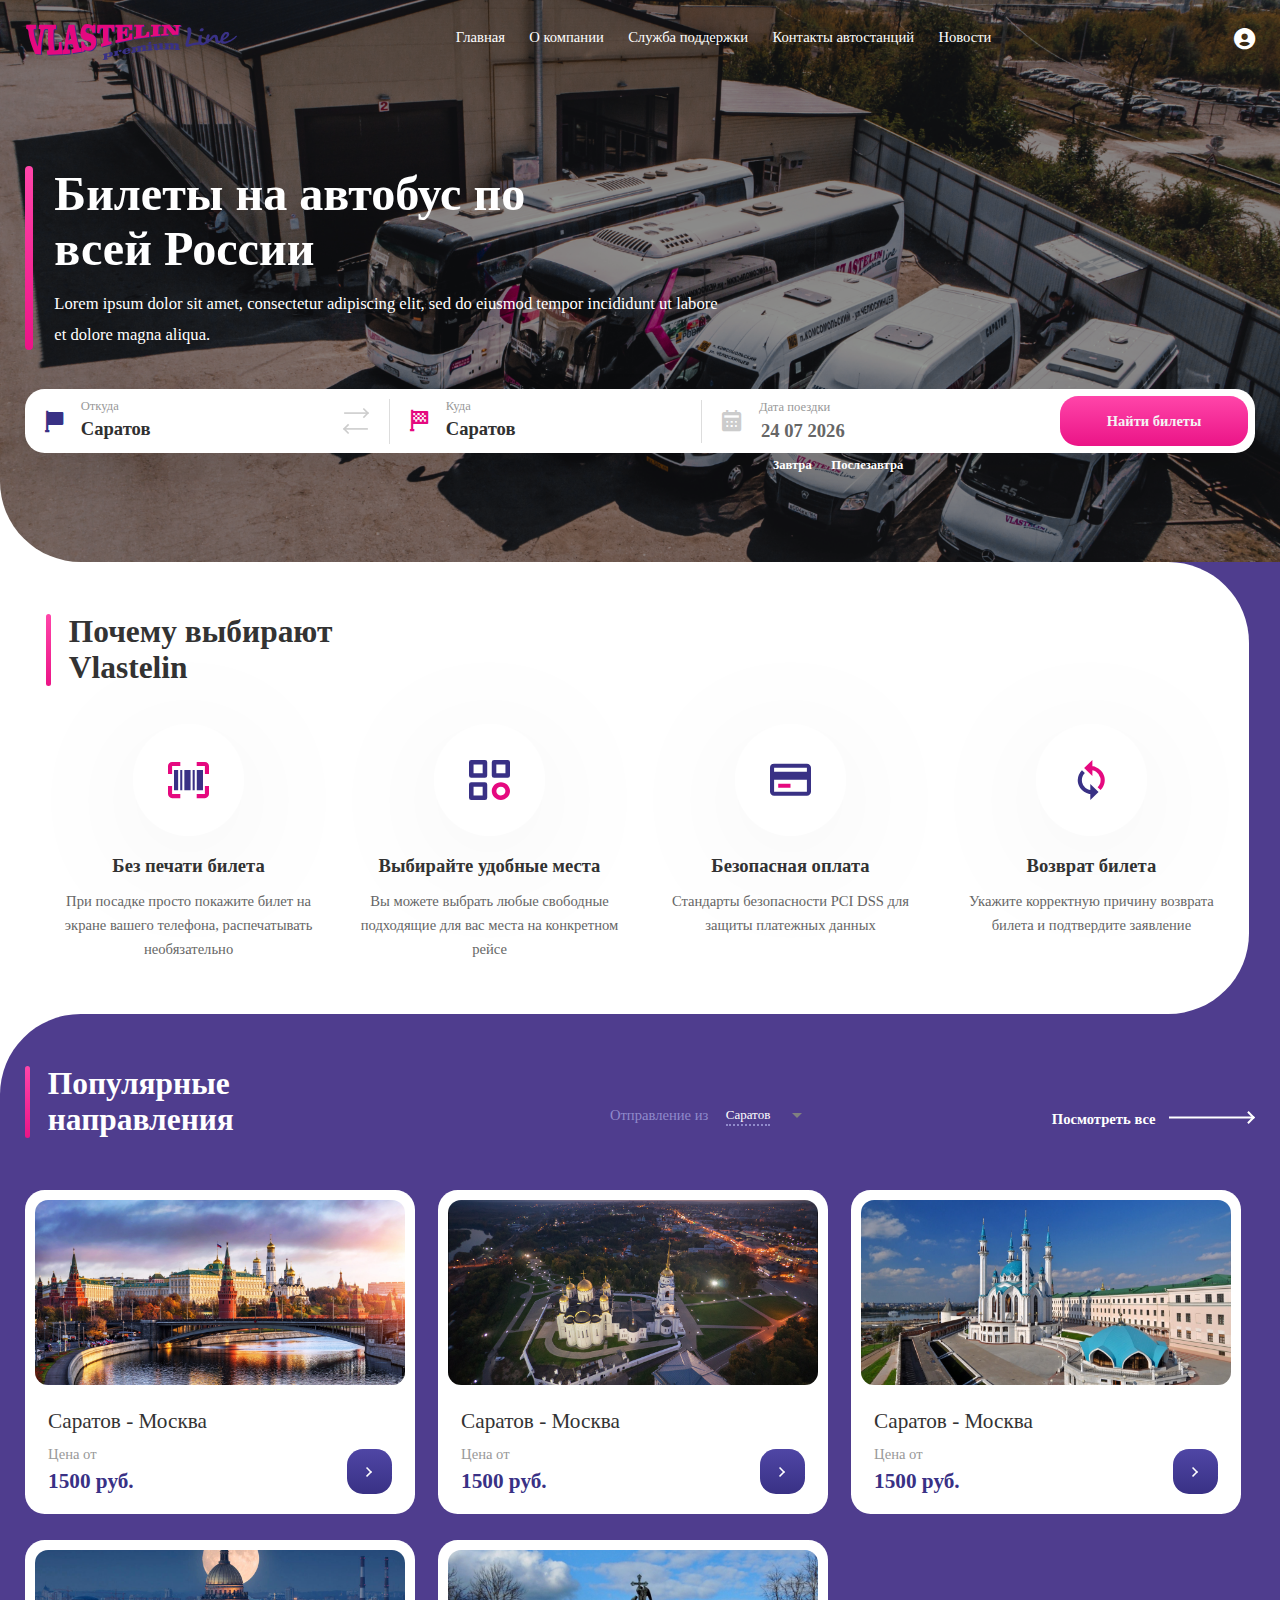
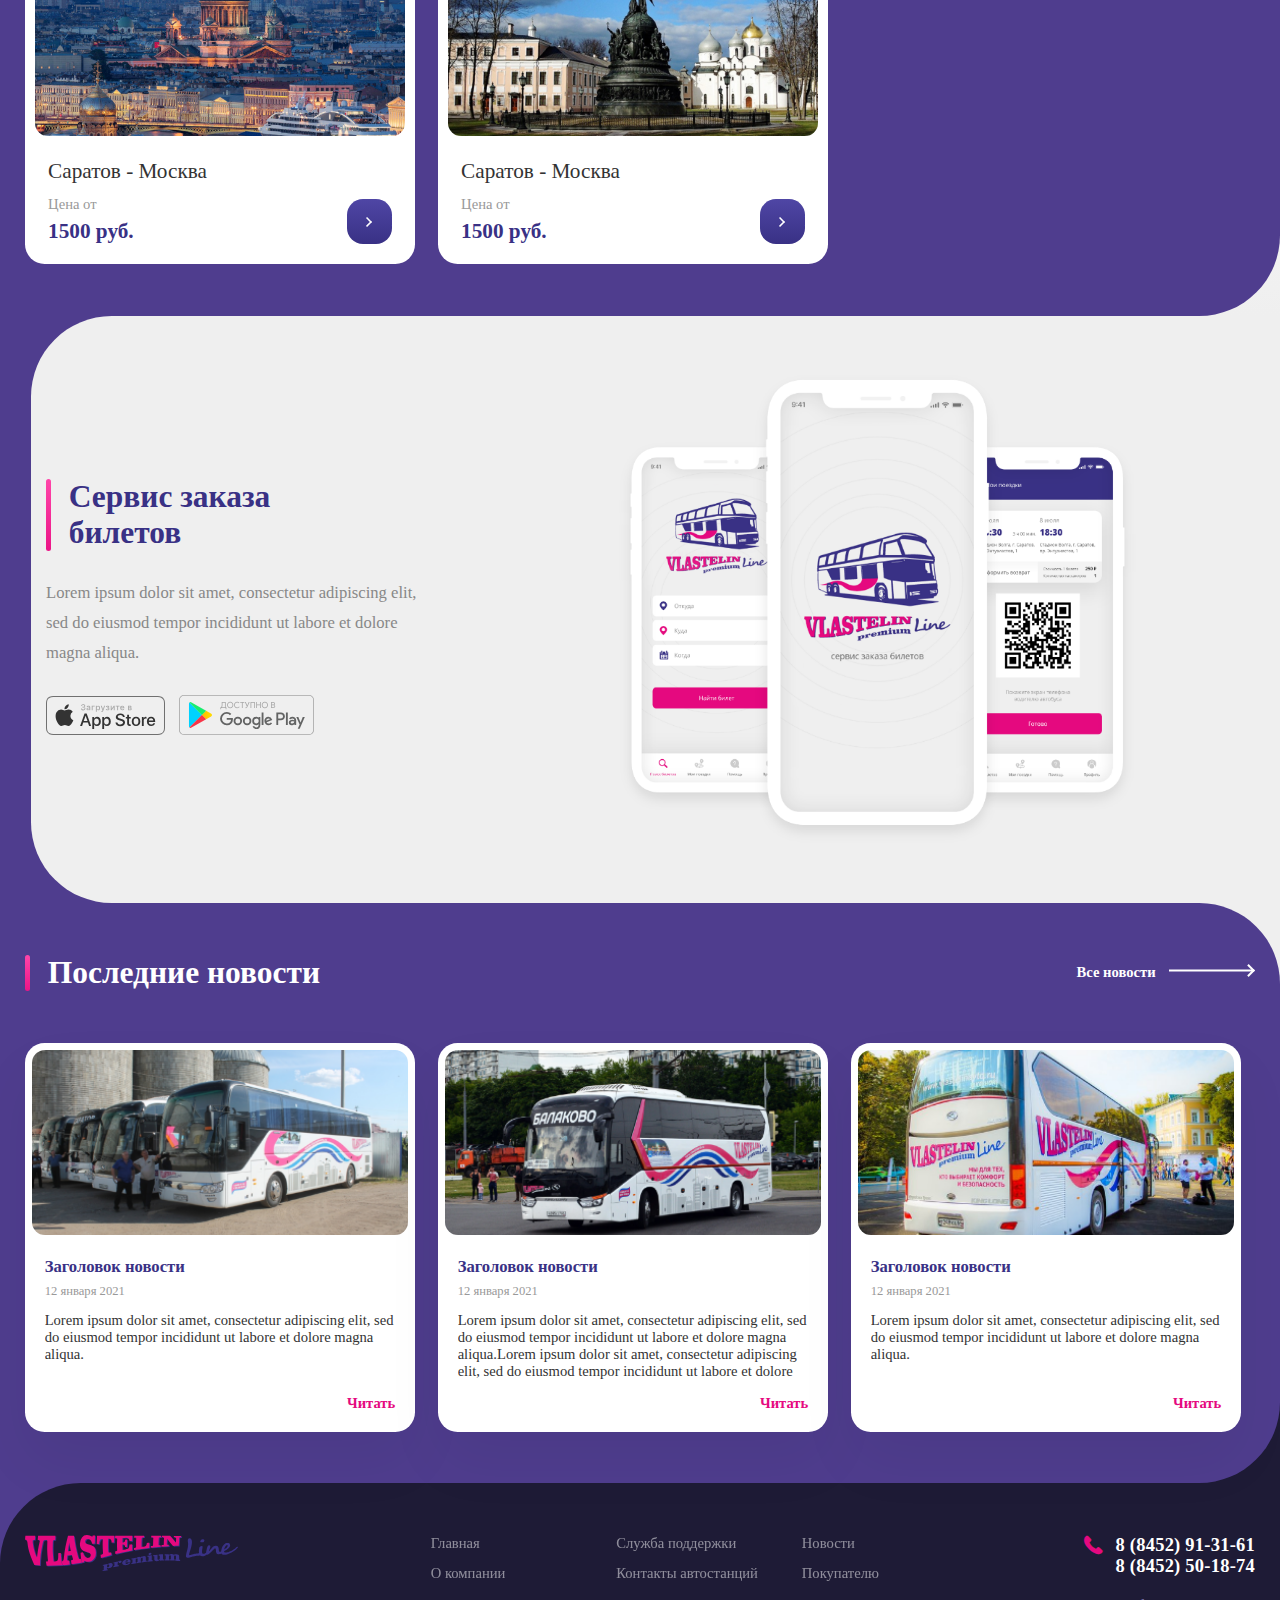
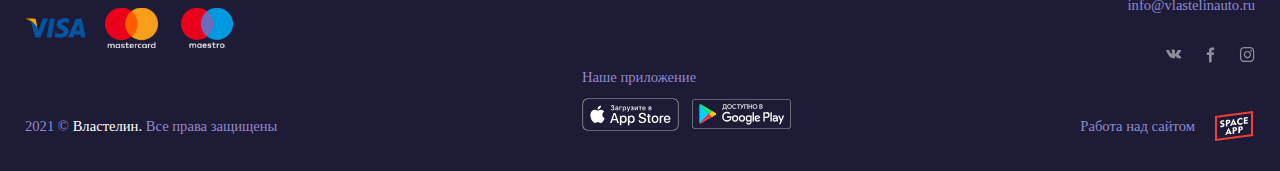
==== commit 075e7a18: "Merge branch 'Vlasteline' of https://github.com/WhiteDEMON777/Dmitriy into Vlasteline" ====
--- a/index.html
+++ b/index.html
@@ -11,6 +11,7 @@
     <link rel="stylesheet" href="./plugins/datepicker/dist/css/datepicker.min.css">
     <link rel="stylesheet" type="text/css" href="./css/selectize.css" />
     <link rel="stylesheet" type="text/css" href="./plugins/jQueryFormStyler-master/jquery.formstyler.css" />
+    <link rel="stylesheet" href="./img/icon/style_icon.css">
     <link rel="stylesheet" href="./css/style.css">
     <title>Властелин</title>
 </head>
@@ -21,13 +22,19 @@
             <div class="header__navigation">
                 <a href="" class="header__navigation-logo"><img src="./img/logo.svg" alt=""></a>
                 <ul class="header__navigation-list">
-                    <li><a class="header__navigation-link header__navigation-link--colorWhite" href="./route.html">Главная</a></li>
+                    <li><a class="header__navigation-link header__navigation-link--colorWhite" href="">Главная</a></li>
                     <li><a class="header__navigation-link header__navigation-link--colorWhite" href="">О компании</a></li>
                     <li><a class="header__navigation-link header__navigation-link--colorWhite" href="">Служба поддержки</a></li>
                     <li><a class="header__navigation-link header__navigation-link--colorWhite" href="">Контакты автостанций</a></li>
                     <li><a class="header__navigation-link header__navigation-link--colorWhite" href="">Новости</a></li>
                 </ul>
-                <a class="header__navigation-cabinet header__navigation-cabinet--home modalbox" href="#modal__cabinet"><span class="icon--147"></span></a>
+                <div class="header__navigation-item">
+                    <a class="header__navigation-cabinet header__navigation-cabinet--home modalbox" href="#modal__cabinet"><span class="icon--147"></span></a>
+                    <div class="header__burger">
+                        <span class="header__burger-icon"></span>
+                    </div>
+                </div>
+                
             </div>
             <div class="header__headline">
                 <div class="header__title">Билеты на автобус по всей России</div>
--- a/img/icon/style_icon.css
+++ b/img/icon/style_icon.css
@@ -0,0 +1,165 @@
+@font-face {
+    font-family: 'icomoon';
+    src: url('../../fonts/icomoon.eot?vy6w4e');
+    src: url('../../fonts/icomoon.eot?vy6w4e#iefix') format('embedded-opentype'), 
+    url('../../fonts/icomoon.ttf?vy6w4e') format('truetype'), 
+    url('../../fonts/icomoon.woff?vy6w4e') format('woff'), 
+    url('../../fonts/icomoon.svg?vy6w4e#icomoon') format('svg');
+    font-weight: normal;
+    font-style: normal;
+    font-display: block;
+}
+
+[class^="icon-"],
+[class*=" icon-"] {
+    /* use !important to prevent issues with browser extensions that change fonts */
+    font-family: 'icomoon' !important;
+    speak: never;
+    font-style: normal;
+    font-weight: normal;
+    font-variant: normal;
+    text-transform: none;
+    line-height: 2;
+    /* Better Font Rendering =========== */
+    -webkit-font-smoothing: antialiased;
+    -moz-osx-font-smoothing: grayscale;
+}
+
+.icon-map_point:before {
+    content: "\e910";
+    color: #393185;
+}
+
+.icon-2524085714304 .path1:before {
+    content: "\e90b";
+    color: rgb(244, 62, 54);
+}
+
+.icon-2524085714304 .path2:before {
+    content: "\e90d";
+    margin-left: -1.2666015625em;
+    color: rgb(255, 255, 255);
+}
+
+.icon-2524085714304 .path3:before {
+    content: "\e90e";
+    margin-left: -1.2666015625em;
+    color: rgb(255, 255, 255);
+}
+
+.icon-facebook:before {
+    content: "\e917";
+    color: #fff;
+}
+
+.icon-vk:before {
+    content: "\e90f";
+    color: #fff;
+}
+
+.icon-inst:before {
+    content: "\e916";
+    color: #fff;
+}
+
+.icon-we:before {
+    content: "\e911";
+    color: #e5097f;
+}
+
+.icon--14:before {
+    content: "\e913";
+    color: #fff;
+}
+
+.icon--25:before {
+    content: "\e914";
+    color: #ccc;
+}
+
+.icon--32:before {
+    content: "\e915";
+    color: #ccc;
+}
+
+.icon-Vector1:before {
+    content: "\e90a";
+    color: #ccc;
+}
+
+.icon-Group-59 .path1:before {
+    content: "\e902";
+    color: rgb(57, 49, 133);
+}
+
+.icon-Group-59 .path2:before {
+    content: "\e903";
+    margin-left: -1.1025390625em;
+    color: rgb(229, 9, 127);
+}
+
+.icon-Group-60 .path1:before {
+    content: "\e904";
+    color: rgb(57, 49, 133);
+}
+
+.icon-Group-60 .path2:before {
+    content: "\e905";
+    margin-left: -1em;
+    color: rgb(229, 9, 127);
+}
+
+.icon-Group-68 .path1:before {
+    content: "\e906";
+    color: rgb(57, 49, 133);
+}
+
+.icon-Group-68 .path2:before {
+    content: "\e907";
+    margin-left: -1.25em;
+    color: rgb(229, 9, 127);
+}
+
+.icon-Group-69 .path1:before {
+    content: "\e908";
+    color: rgb(57, 49, 133);
+}
+
+.icon-Group-69 .path2:before {
+    content: "\e909";
+    margin-left: -0.6591796875em;
+    color: rgb(229, 9, 127);
+}
+
+.icon-Union:before {
+    content: "\e900";
+    color: #393185;
+}
+
+.icon-Vector:before {
+    content: "\e901";
+    color: #ccc;
+}
+
+.icon--147:before {
+    content: "\e90c";
+    color: #fff;
+}
+
+.icon--147:before {
+    content: "\e90c";
+    color: #fff;
+    line-height: 2;
+}
+
+.icon--147--pink:before {
+    content: "\e90c";
+    color: #e5097f;
+    line-height: 2;
+}
+
+.icon--76:before {
+    content: "\e912";
+    color: #e5097f;
+    line-height: 2;
+}--- a/css/style.css
+++ b/css/style.css
@@ -1 +1,6 @@
+<<<<<<< HEAD
 @import url("https://fonts.googleapis.com/css2?family=Open+Sans:wght@400;600;700;800&display=swap");@font-face{font-family:'icomoon';src:url("./../fonts/icomoon.eot?vy6w4e");src:url("./../fonts/icomoon.eot?vy6w4e#iefix") format("embedded-opentype"),url("./../fonts/icomoon.ttf?vy6w4e") format("truetype"),url("./../fonts/icomoon.woff?vy6w4e") format("woff"),url("./../fonts/icomoon.svg?vy6w4e#icomoon") format("svg");font-weight:normal;font-style:normal;font-display:block}.none{display:none}[class^="icon-"],[class*=" icon-"]{font-family:'icomoon' !important;speak:never;font-style:normal;font-weight:normal;font-variant:normal;text-transform:none;line-height:2;-webkit-font-smoothing:antialiased;-moz-osx-font-smoothing:grayscale}.icon-map_point:before{content:"\e910";color:#393185}.icon-2524085714304 .path1:before{content:"\e90b";color:#f43e36}.icon-2524085714304 .path2:before{content:"\e90d";margin-left:-1.2666015625em;color:#fff}.icon-2524085714304 .path3:before{content:"\e90e";margin-left:-1.2666015625em;color:#fff}.icon-facebook:before{content:"\e917";color:#fff}.icon-vk:before{content:"\e90f";color:#fff}.icon-inst:before{content:"\e916";color:#fff}.icon-we:before{content:"\e911";color:#e5097f}.icon--14:before{content:"\e913";color:#fff}.icon--25:before{content:"\e914";color:#ccc}.icon--32:before{content:"\e915";color:#ccc}.icon-Vector1:before{content:"\e90a";color:#ccc}.icon-Group-59 .path1:before{content:"\e902";color:#393185}.icon-Group-59 .path2:before{content:"\e903";margin-left:-1.1025390625em;color:#e5097f}.icon-Group-60 .path1:before{content:"\e904";color:#393185}.icon-Group-60 .path2:before{content:"\e905";margin-left:-1em;color:#e5097f}.icon-Group-68 .path1:before{content:"\e906";color:#393185}.icon-Group-68 .path2:before{content:"\e907";margin-left:-1.25em;color:#e5097f}.icon-Group-69 .path1:before{content:"\e908";color:#393185}.icon-Group-69 .path2:before{content:"\e909";margin-left:-0.6591796875em;color:#e5097f}.icon-Union:before{content:"\e900";color:#393185}.icon-Vector:before{content:"\e901";color:#ccc}.icon--147:before{content:"\e90c";color:#fff}.icon--147:before{content:"\e90c";color:#fff;line-height:2}.icon--147--pink:before{content:"\e90c";color:#e5097f;line-height:2}.icon--76:before{content:"\e912";color:#e5097f;line-height:2}*{box-sizing:border-box;margin:0}a{text-decoration:none;color:#333333;cursor:pointer}ul{list-style-type:none;padding-left:0}input,button{outline:none;border:none;background:none;resize:none}body{background-color:#ffffff;color:#333333;font-family:"Open Sans";font-size:14px;font-weight:normal;font-style:normal;line-height:normal}@media (min-width: 992px){body{font-size:calc( .00216 * 100vw + 11.86207px)}}@media (min-width: 1920px){body{font-size:16px}}input[type="date"]::-webkit-inner-spin-button,input[type="date"]::-webkit-calendar-picker-indicator{display:none;-webkit-appearance:none}input[type=radio],input[type=checkbox]{opacity:0;position:absolute}input[type=radio]:checked+.checkbox::before,input[type=checkbox]:checked+.checkbox::before{background-color:#393185;background-image:url("../img/icon/checkbox__check.svg");background-repeat:no-repeat;background-position:50% 55%}.overflow{height:100vh;min-height:100vh;overflow:hidden}.text--lightBlue{font-size:16px;color:#908acb}.text--white{font-size:1rem;line-height:1.375rem;color:#fff}.tickets{background-color:#EFEFEF}.tickets__substrate{background-image:linear-gradient(to bottom, #fff 50%, #1E1B36 50%)}.tickets__content{border-top-left-radius:0px;border-bottom-right-radius:0px;padding-top:30px;padding-bottom:30px;background-color:#EFEFEF}@media (min-width: 992px){.tickets__content{border-top-left-radius:calc( .28017 * 100vw + -277.93103px)}}@media (min-width: 1920px){.tickets__content{border-top-left-radius:260px}}@media (min-width: 992px){.tickets__content{border-bottom-right-radius:calc( .28017 * 100vw + -277.93103px)}}@media (min-width: 1920px){.tickets__content{border-bottom-right-radius:260px}}@media (min-width: 992px){.tickets__content{padding-top:calc( .05388 * 100vw + -23.44828px)}}@media (min-width: 1920px){.tickets__content{padding-top:80px}}@media (min-width: 992px){.tickets__content{padding-bottom:calc( .15086 * 100vw + -119.65517px)}}@media (min-width: 1920px){.tickets__content{padding-bottom:170px}}.tickets__card{margin-top:5px;padding:15px;border-radius:15px;width:100%;background-color:#fff;justify-content:space-between;display:flex;flex-wrap:nowrap;box-shadow:0px 20px 40px rgba(0,0,0,0.05)}@media (min-width: 992px){.tickets__card{margin-top:calc( .00539 * 100vw + -.34483px)}}@media (min-width: 1920px){.tickets__card{margin-top:10px}}@media (min-width: 992px){.tickets__card{padding:calc( .01616 * 100vw + -1.03448px)}}@media (min-width: 1920px){.tickets__card{padding:30px}}@media (min-width: 992px){.tickets__card{border-radius:calc( .01616 * 100vw + -1.03448px)}}@media (min-width: 1920px){.tickets__card{border-radius:30px}}.tickets__card:hover{box-shadow:0px 25px 80px rgba(0,0,0,0.1)}.tickets__date{font-size:18px;color:#666}@media (min-width: 992px){.tickets__date{font-size:calc( .00216 * 100vw + 15.86207px)}}@media (min-width: 1920px){.tickets__date{font-size:20px}}.tickets__time{margin-top:5px;padding-top:5px;font-size:28px;border-top:1px dashed rgba(221,221,221,0.5);font-weight:800;color:#393185}@media (min-width: 992px){.tickets__time{margin-top:calc( .00539 * 100vw + -.34483px)}}@media (min-width: 1920px){.tickets__time{margin-top:10px}}@media (min-width: 992px){.tickets__time{padding-top:calc( .00539 * 100vw + -.34483px)}}@media (min-width: 1920px){.tickets__time{padding-top:10px}}@media (min-width: 992px){.tickets__time{font-size:calc( .00431 * 100vw + 23.72414px)}}@media (min-width: 1920px){.tickets__time{font-size:32px}}.tickets__destination{margin-top:5px;font-size:12px;line-height:19px;width:200px;color:#999}@media (min-width: 992px){.tickets__destination{margin-top:calc( .00539 * 100vw + -.34483px)}}@media (min-width: 1920px){.tickets__destination{margin-top:10px}}@media (min-width: 992px){.tickets__destination{font-size:calc( .00216 * 100vw + 9.86207px)}}@media (min-width: 1920px){.tickets__destination{font-size:14px}}@media (min-width: 992px){.tickets__destination{line-height:calc( .00216 * 100vw + 16.86207px)}}@media (min-width: 1920px){.tickets__destination{line-height:21px}}.tickets__title{font-size:12px;line-height:19px;margin-bottom:10px;width:185px;color:#999}@media (min-width: 992px){.tickets__title{font-size:calc( .00216 * 100vw + 9.86207px)}}@media (min-width: 1920px){.tickets__title{font-size:14px}}@media (min-width: 992px){.tickets__title{line-height:calc( .00216 * 100vw + 16.86207px)}}@media (min-width: 1920px){.tickets__title{line-height:21px}}@media (min-width: 992px){.tickets__title{margin-bottom:calc( .01078 * 100vw + -.68966px)}}@media (min-width: 1920px){.tickets__title{margin-bottom:20px}}@media (min-width: 992px){.tickets__title{width:calc( .03233 * 100vw + 152.93103px)}}@media (min-width: 1920px){.tickets__title{width:215px}}.tickets__price{display:flex;flex-direction:column}.tickets__priceText{font-size:12px;line-height:19px;color:#999}@media (min-width: 992px){.tickets__priceText{font-size:calc( .00216 * 100vw + 9.86207px)}}@media (min-width: 1920px){.tickets__priceText{font-size:14px}}@media (min-width: 992px){.tickets__priceText{line-height:calc( .00216 * 100vw + 16.86207px)}}@media (min-width: 1920px){.tickets__priceText{line-height:21px}}.tickets__Movetime{font-size:12px;line-height:19px;display:flex;flex-direction:column}@media (min-width: 992px){.tickets__Movetime{font-size:calc( .00216 * 100vw + 9.86207px)}}@media (min-width: 1920px){.tickets__Movetime{font-size:14px}}@media (min-width: 992px){.tickets__Movetime{line-height:calc( .00216 * 100vw + 16.86207px)}}@media (min-width: 1920px){.tickets__Movetime{line-height:21px}}.tickets__priceNum{font-size:18px;line-height:28px;color:#393185;font-weight:700}@media (min-width: 992px){.tickets__priceNum{font-size:calc( .00216 * 100vw + 15.86207px)}}@media (min-width: 1920px){.tickets__priceNum{font-size:20px}}@media (min-width: 992px){.tickets__priceNum{line-height:calc( .00431 * 100vw + 23.72414px)}}@media (min-width: 1920px){.tickets__priceNum{line-height:32px}}.tickets__timeNum{font-weight:700;font-size:14px;line-height:28px}@media (min-width: 992px){.tickets__timeNum{font-size:calc( .00216 * 100vw + 11.86207px)}}@media (min-width: 1920px){.tickets__timeNum{font-size:16px}}@media (min-width: 992px){.tickets__timeNum{line-height:calc( .00431 * 100vw + 23.72414px)}}@media (min-width: 1920px){.tickets__timeNum{line-height:32px}}.tickets__buy{display:flex;flex-direction:column;justify-content:space-between;font-weight:700;font-size:18px;color:#f4f4f4}@media (min-width: 992px){.tickets__buy{font-size:calc( .00216 * 100vw + 15.86207px)}}@media (min-width: 1920px){.tickets__buy{font-size:20px}}.tickets__total{display:flex;flex-direction:column;justify-content:space-between}.tickets__sort{padding-top:25px;padding-bottom:25px;display:flex;justify-content:space-between}@media (min-width: 992px){.tickets__sort{padding-top:calc( .02694 * 100vw + -1.72414px)}}@media (min-width: 1920px){.tickets__sort{padding-top:50px}}@media (min-width: 992px){.tickets__sort{padding-bottom:calc( .02694 * 100vw + -1.72414px)}}@media (min-width: 1920px){.tickets__sort{padding-bottom:50px}}.tickets__sort-title{margin-right:15px}@media (min-width: 992px){.tickets__sort-title{margin-right:calc( .01616 * 100vw + -1.03448px)}}@media (min-width: 1920px){.tickets__sort-title{margin-right:30px}}.tickets__Input-sortBy{border-radius:10px;background-color:#fff}@media (min-width: 992px){.tickets__Input-sortBy{border-radius:calc( .01078 * 100vw + -.68966px)}}@media (min-width: 1920px){.tickets__Input-sortBy{border-radius:20px}}.tickets__Input-show{border-radius:10px;background-color:#fff}@media (min-width: 992px){.tickets__Input-show{border-radius:calc( .01078 * 100vw + -.68966px)}}@media (min-width: 1920px){.tickets__Input-show{border-radius:20px}}.tickets__sortBy{display:flex;align-items:center}.tickets__sortBy .selected{background-color:#fff}.tickets__sortBy .dropdown{width:100%;z-index:11}.tickets__sortBy ul{width:100%;border-top-width:0;border-bottom-width:1px;border-left-width:1px;border-right-width:1px;border-style:solid;border-color:#CCCCCC;border-bottom-left-radius:10px;border-bottom-right-radius:10px;background-color:#fff}.tickets__sortBy ul li{padding-top:10px;padding-bottom:10px;padding-left:20px;cursor:pointer}.tickets__sortBy ul li:hover{background-color:#efefef}.tickets__show{display:flex;align-items:center}.tickets__show .selected{background-color:#fff}.tickets__show .dropdown{width:100%}.tickets__show ul{width:100%;border-top-width:0;border-bottom-width:1px;border-left-width:1px;border-right-width:1px;border-style:solid;border-color:#CCCCCC;border-bottom-left-radius:10px;border-bottom-right-radius:10px;scrollbar-width:none;background-color:#fff}.tickets__show ul li{padding-top:10px;padding-bottom:10px;padding-left:20px;cursor:pointer}.tickets__show ul li:hover{background-color:#efefef}.select-js-main .selectize-dropdown{z-index:11}.jq-selectbox__trigger-arrow{display:block;width:10px;height:5px;background-image:url("./../img/icon/arrow_down.svg");background-repeat:no-repeat;background-position:center;background-size:contain;margin-left:10px}@media (min-width: 992px){.jq-selectbox__trigger-arrow{margin-left:calc( .01078 * 100vw + -.68966px)}}@media (min-width: 1920px){.jq-selectbox__trigger-arrow{margin-left:20px}}.jq-selectbox__select{padding-top:10px;padding-bottom:10px;padding-left:15px;padding-right:15px;cursor:pointer;display:flex;align-items:center;z-index:9}@media (min-width: 992px){.jq-selectbox__select{padding-top:calc( .01078 * 100vw + -.68966px)}}@media (min-width: 1920px){.jq-selectbox__select{padding-top:20px}}@media (min-width: 992px){.jq-selectbox__select{padding-bottom:calc( .01078 * 100vw + -.68966px)}}@media (min-width: 1920px){.jq-selectbox__select{padding-bottom:20px}}@media (min-width: 992px){.jq-selectbox__select{padding-left:calc( .01616 * 100vw + -1.03448px)}}@media (min-width: 1920px){.jq-selectbox__select{padding-left:30px}}@media (min-width: 992px){.jq-selectbox__select{padding-right:calc( .01616 * 100vw + -1.03448px)}}@media (min-width: 1920px){.jq-selectbox__select{padding-right:30px}}.jq-selectbox__styler{border-radius:10px}@media (min-width: 992px){.jq-selectbox__styler{border-radius:calc( .01078 * 100vw + -.68966px)}}@media (min-width: 1920px){.jq-selectbox__styler{border-radius:20px}}.jq-selectbox__dropdown{width:100%;margin-top:-5px}@media (min-width: 992px){.jq-selectbox__dropdown{margin-top:calc( -.00431 * 100vw + -.72414px)}}@media (min-width: 1920px){.jq-selectbox__dropdown{margin-top:-9px}}.breadCrumbs{display:flex;font-size:14px;margin-bottom:20px;align-items:center}@media (min-width: 992px){.breadCrumbs{font-size:calc( .00216 * 100vw + 11.86207px)}}@media (min-width: 1920px){.breadCrumbs{font-size:16px}}@media (min-width: 992px){.breadCrumbs{margin-bottom:calc( .06466 * 100vw + -44.13793px)}}@media (min-width: 1920px){.breadCrumbs{margin-bottom:80px}}.path{color:#999}.crumb{background-color:#e5097f;display:block;margin-left:15px;margin-right:15px;width:3px;height:3px;display:block;border-radius:50%}@media (min-width: 992px){.crumb{margin-left:calc( .01616 * 100vw + -1.03448px)}}@media (min-width: 1920px){.crumb{margin-left:30px}}@media (min-width: 992px){.crumb{margin-right:calc( .01616 * 100vw + -1.03448px)}}@media (min-width: 1920px){.crumb{margin-right:30px}}@media (min-width: 992px){.crumb{width:calc( .00323 * 100vw + -.2069px)}}@media (min-width: 1920px){.crumb{width:6px}}@media (min-width: 992px){.crumb{height:calc( .00323 * 100vw + -.2069px)}}@media (min-width: 1920px){.crumb{height:6px}}.header{background-color:#ffffff;background-image:url("./../img/picture/background.svg");background-position:right;background-repeat:no-repeat;background-size:contain}.header--home{background-image:url("./../img/banner.png");border-bottom-left-radius:0px;padding-bottom:50px;background-position:center;background-size:cover}@media (min-width: 992px){.header--home{border-bottom-left-radius:calc( .28017 * 100vw + -277.93103px)}}@media (min-width: 1920px){.header--home{border-bottom-left-radius:260px}}@media (min-width: 992px){.header--home{padding-bottom:calc( .18858 * 100vw + -137.06897px)}}@media (min-width: 1920px){.header--home{padding-bottom:225px}}.header__navigation{width:100%;justify-content:space-between;display:flex;align-items:center;padding-top:15px;padding-bottom:15px}@media (min-width: 992px){.header__navigation{padding-top:calc( .02694 * 100vw + -11.72414px)}}@media (min-width: 1920px){.header__navigation{padding-top:40px}}@media (min-width: 992px){.header__navigation{padding-bottom:calc( .01616 * 100vw + -1.03448px)}}@media (min-width: 1920px){.header__navigation{padding-bottom:30px}}.header__navigation-logo img{width:180px;height:30px;object-fit:contain}@media (min-width: 992px){.header__navigation-logo img{width:calc( .11315 * 100vw + 67.75862px)}}@media (min-width: 1920px){.header__navigation-logo img{width:285px}}@media (min-width: 992px){.header__navigation-logo img{height:calc( .02047 * 100vw + 9.68966px)}}@media (min-width: 1920px){.header__navigation-logo img{height:49px}}.header__navigation-list{position:relative;display:flex}.header__navigation-list li{margin-right:15px;position:relative;display:flex;justify-content:center;padding-bottom:10px}@media (min-width: 992px){.header__navigation-list li{margin-right:calc( .03233 * 100vw + -17.06897px)}}@media (min-width: 1920px){.header__navigation-list li{margin-right:45px}}@media (min-width: 992px){.header__navigation-list li{padding-bottom:calc( .01078 * 100vw + -.68966px)}}@media (min-width: 1920px){.header__navigation-list li{padding-bottom:20px}}.header__navigation-list li::after{content:"";width:0;outline:1px solid transparent;display:block;position:absolute;transition:all 0.3s ease-in-out;height:2px;bottom:0;border-radius:2px;background-color:#e5097f}@media (min-width: 992px){.header__navigation-list li::after{height:calc( .00216 * 100vw + -.13793px)}}@media (min-width: 1920px){.header__navigation-list li::after{height:4px}}.header__navigation-list li:hover::after{width:70%}.header__navigation-cabinet span{position:relative;top:-3px;font-size:20px}@media (min-width: 992px){.header__navigation-cabinet span{top:calc( -.00539 * 100vw + 2.34483px)}}@media (min-width: 1920px){.header__navigation-cabinet span{top:-8px}}@media (min-width: 992px){.header__navigation-cabinet span{font-size:calc( .00431 * 100vw + 15.72414px)}}@media (min-width: 1920px){.header__navigation-cabinet span{font-size:24px}}.header__navigation-cabinet span::before{transition:0.3s;color:#e5097f}.header__navigation-cabinet span:hover::before{color:#bd0065}.header__navigation-cabinet--home span::before{color:#ffffff}.header__navigation-cabinet--home span:hover::before{color:#e5097f}.header__navigation-link{font-size:14px}@media (min-width: 992px){.header__navigation-link{font-size:calc( .00216 * 100vw + 11.86207px)}}@media (min-width: 1920px){.header__navigation-link{font-size:16px}}.header__navigation-link--colorWhite{color:#fff}.header__navigation--black a{color:#333}.header__title{font-size:32px;width:375px;color:#fff;font-weight:800}@media (min-width: 992px){.header__title{font-size:calc( .05603 * 100vw + -23.58621px)}}@media (min-width: 1920px){.header__title{font-size:84px}}@media (min-width: 992px){.header__title{width:calc( .55172 * 100vw + -172.31034px)}}@media (min-width: 1920px){.header__title{width:887px}}.header__subtitle{margin-top:10px;width:590px;font-size:16px;line-height:28px;color:#fff}@media (min-width: 992px){.header__subtitle{margin-top:calc( .01078 * 100vw + -.68966px)}}@media (min-width: 1920px){.header__subtitle{margin-top:20px}}@media (min-width: 992px){.header__subtitle{width:calc( .30711 * 100vw + 285.34483px)}}@media (min-width: 1920px){.header__subtitle{width:875px}}@media (min-width: 992px){.header__subtitle{font-size:calc( .00216 * 100vw + 13.86207px)}}@media (min-width: 1920px){.header__subtitle{font-size:18px}}@media (min-width: 992px){.header__subtitle{line-height:calc( .00862 * 100vw + 19.44828px)}}@media (min-width: 1920px){.header__subtitle{line-height:36px}}.header__headline{margin-top:30px;position:relative;padding-left:20px}@media (min-width: 992px){.header__headline{margin-top:calc( .1778 * 100vw + -146.37931px)}}@media (min-width: 1920px){.header__headline{margin-top:195px}}@media (min-width: 992px){.header__headline{padding-left:calc( .03233 * 100vw + -12.06897px)}}@media (min-width: 1920px){.header__headline{padding-left:50px}}.header__headline::before{content:"";left:0px;width:6px;height:100%;border-radius:3px;background:linear-gradient(#ff45a9 0%, #eb1487 99.99%, #fd2498 100%);position:absolute}@media (min-width: 992px){.header__headline::before{width:calc( .00647 * 100vw + -.41379px)}}@media (min-width: 1920px){.header__headline::before{width:12px}}@media (min-width: 992px){.header__headline::before{border-radius:calc( .00323 * 100vw + -.2069px)}}@media (min-width: 1920px){.header__headline::before{border-radius:6px}}.header__buyTicket{position:relative}.header__ticket{align-items:center;margin-bottom:5px;padding-top:5px;padding-bottom:5px;margin-top:30px;border-radius:15px;width:100%;background:#fff;box-shadow:0px 20px 40px rgba(0,0,0,0.1);display:flex;color:#999}@media (min-width: 992px){.header__ticket{padding-top:calc( .00539 * 100vw + -.34483px)}}@media (min-width: 1920px){.header__ticket{padding-top:10px}}@media (min-width: 992px){.header__ticket{padding-bottom:calc( .00539 * 100vw + -.34483px)}}@media (min-width: 1920px){.header__ticket{padding-bottom:10px}}@media (min-width: 992px){.header__ticket{margin-top:calc( .03233 * 100vw + -2.06897px)}}@media (min-width: 1920px){.header__ticket{margin-top:60px}}@media (min-width: 992px){.header__ticket{border-radius:calc( .01616 * 100vw + -1.03448px)}}@media (min-width: 1920px){.header__ticket{border-radius:30px}}.header__tomorrow{display:flex;position:absolute;right:27%}.header__tomorrow-text{font-size:12px;font-weight:600;color:#fff;padding-bottom:5px;cursor:pointer;border-bottom:2px dotted transparent;margin-right:15px}@media (min-width: 992px){.header__tomorrow-text{font-size:calc( .00216 * 100vw + 9.86207px)}}@media (min-width: 1920px){.header__tomorrow-text{font-size:14px}}@media (min-width: 992px){.header__tomorrow-text{margin-right:calc( .01616 * 100vw + -1.03448px)}}@media (min-width: 1920px){.header__tomorrow-text{margin-right:30px}}.header__tomorrow-text:hover{border-bottom:2px dotted #908acb}.header__tomorrow-text--colorBlue{color:#393185}.header__from{font-size:12px;padding-left:15px;padding-right:5px;width:100%;display:flex;justify-content:space-between;align-items:center}@media (min-width: 992px){.header__from{font-size:calc( .00216 * 100vw + 9.86207px)}}@media (min-width: 1920px){.header__from{font-size:14px}}@media (min-width: 992px){.header__from{padding-left:calc( .01616 * 100vw + -1.03448px)}}@media (min-width: 1920px){.header__from{padding-left:30px}}@media (min-width: 992px){.header__from{padding-right:calc( .00539 * 100vw + -.34483px)}}@media (min-width: 1920px){.header__from{padding-right:10px}}.header__fromInputBlock{margin-left:15px;width:100%}@media (min-width: 992px){.header__fromInputBlock{margin-left:calc( .01078 * 100vw + 4.31034px)}}@media (min-width: 1920px){.header__fromInputBlock{margin-left:25px}}.header__fromInputBlock .selectize-input,.header__fromInputBlock .selectize-dropdown,.header__fromInputBlock .selectize-input input{font-size:18px;margin-top:3px;padding:0;font-weight:600;border:none;box-shadow:none;border-radius:none;line-height:normal}@media (min-width: 992px){.header__fromInputBlock .selectize-input,.header__fromInputBlock .selectize-dropdown,.header__fromInputBlock .selectize-input input{font-size:calc( .00216 * 100vw + 15.86207px)}}@media (min-width: 1920px){.header__fromInputBlock .selectize-input,.header__fromInputBlock .selectize-dropdown,.header__fromInputBlock .selectize-input input{font-size:20px}}@media (min-width: 992px){.header__fromInputBlock .selectize-input,.header__fromInputBlock .selectize-dropdown,.header__fromInputBlock .selectize-input input{margin-top:calc( .00323 * 100vw + -.2069px)}}@media (min-width: 1920px){.header__fromInputBlock .selectize-input,.header__fromInputBlock .selectize-dropdown,.header__fromInputBlock .selectize-input input{margin-top:6px}}.header__fromInputBlock .selectize-input.focus{box-shadow:none}.header__fromInputBlock .selectize-control{width:100%}.header__fromInputBlock .selectize-control.single .selectize-input:after{content:none}.header__fromInputWrapper{display:flex;align-items:center;width:20%}.header__from span{font-size:20px}@media (min-width: 992px){.header__from span{font-size:calc( .00539 * 100vw + 14.65517px)}}@media (min-width: 1920px){.header__from span{font-size:25px}}.header__date{border-left:1px solid #DDDDDD;padding-left:15px;width:25%}@media (min-width: 992px){.header__date{padding-left:calc( .01616 * 100vw + -1.03448px)}}@media (min-width: 1920px){.header__date{padding-left:30px}}.header__dateInputWrapper{display:flex}.header__dateInputWrapper span{font-size:20px}@media (min-width: 992px){.header__dateInputWrapper span{font-size:calc( .00431 * 100vw + 15.72414px)}}@media (min-width: 1920px){.header__dateInputWrapper span{font-size:24px}}.header__dateInput{width:100%;color:#666666;font-family:"Open Sans";font-size:18px;margin-top:3px;font-weight:600}@media (min-width: 992px){.header__dateInput{font-size:calc( .00216 * 100vw + 15.86207px)}}@media (min-width: 1920px){.header__dateInput{font-size:20px}}@media (min-width: 992px){.header__dateInput{margin-top:calc( .00323 * 100vw + -.2069px)}}@media (min-width: 1920px){.header__dateInput{margin-top:6px}}.header__dateInput::placeholder{color:#666}.header__dateInputBlock{margin-left:15px}@media (min-width: 992px){.header__dateInputBlock{margin-left:calc( .01078 * 100vw + 4.31034px)}}@media (min-width: 1920px){.header__dateInputBlock{margin-left:25px}}.header__where{width:25%;display:flex;align-items:center}.header__where img{width:25px;height:25px;margin-right:15px}@media (min-width: 992px){.header__where img{width:calc( .00539 * 100vw + 19.65517px)}}@media (min-width: 1920px){.header__where img{width:30px}}@media (min-width: 992px){.header__where img{height:calc( .00539 * 100vw + 19.65517px)}}@media (min-width: 1920px){.header__where img{height:30px}}@media (min-width: 992px){.header__where img{margin-right:calc( .01616 * 100vw + -1.03448px)}}@media (min-width: 1920px){.header__where img{margin-right:30px}}.header__whereInputWrapper{padding-left:15px;font-size:12px;border-left:1px solid #DDDDDD;display:flex;width:100%}@media (min-width: 992px){.header__whereInputWrapper{padding-left:calc( .01616 * 100vw + -1.03448px)}}@media (min-width: 1920px){.header__whereInputWrapper{padding-left:30px}}@media (min-width: 992px){.header__whereInputWrapper{font-size:calc( .00216 * 100vw + 9.86207px)}}@media (min-width: 1920px){.header__whereInputWrapper{font-size:14px}}.header__whereInputBlock{margin-left:15px;width:100%}@media (min-width: 992px){.header__whereInputBlock{margin-left:calc( .01078 * 100vw + 4.31034px)}}@media (min-width: 1920px){.header__whereInputBlock{margin-left:25px}}.header__whereInputBlock .selectize-input,.header__whereInputBlock .selectize-dropdown,.header__whereInputBlock .selectize-input input{font-size:18px;margin-top:3px;padding:0;font-weight:600;border:none;box-shadow:none;border-radius:none;line-height:normal}@media (min-width: 992px){.header__whereInputBlock .selectize-input,.header__whereInputBlock .selectize-dropdown,.header__whereInputBlock .selectize-input input{font-size:calc( .00216 * 100vw + 15.86207px)}}@media (min-width: 1920px){.header__whereInputBlock .selectize-input,.header__whereInputBlock .selectize-dropdown,.header__whereInputBlock .selectize-input input{font-size:20px}}@media (min-width: 992px){.header__whereInputBlock .selectize-input,.header__whereInputBlock .selectize-dropdown,.header__whereInputBlock .selectize-input input{margin-top:calc( .00323 * 100vw + -.2069px)}}@media (min-width: 1920px){.header__whereInputBlock .selectize-input,.header__whereInputBlock .selectize-dropdown,.header__whereInputBlock .selectize-input input{margin-top:6px}}.header__whereInputBlock .selectize-input.focus{box-shadow:none}.header__whereInputBlock .selectize-control{width:100%}.header__whereInputBlock .selectize-control.single .selectize-input:after{content:none}.header__where span{font-size:20px}@media (min-width: 992px){.header__where span{font-size:calc( .00539 * 100vw + 14.65517px)}}@media (min-width: 1920px){.header__where span{font-size:25px}}.button{text-align:center;width:150px;padding-top:14px;padding-bottom:13px;border-radius:15px;background-image:linear-gradient(#ff45a9 0%, #eb1487 99.99%, #fd2498 100%);font-size:12px;color:#f4f4f4;font-weight:700;display:block;transition:all .3s ease-in-out;background-size:100% 100%}@media (min-width: 992px){.button{width:calc( .1347 * 100vw + 16.37931px)}}@media (min-width: 1920px){.button{width:275px}}@media (min-width: 992px){.button{padding-top:calc( .01078 * 100vw + 3.31034px)}}@media (min-width: 1920px){.button{padding-top:24px}}@media (min-width: 992px){.button{padding-bottom:calc( .01078 * 100vw + 2.31034px)}}@media (min-width: 1920px){.button{padding-bottom:23px}}@media (min-width: 992px){.button{border-radius:calc( .01078 * 100vw + 4.31034px)}}@media (min-width: 1920px){.button{border-radius:25px}}@media (min-width: 992px){.button{font-size:calc( .00862 * 100vw + 3.44828px)}}@media (min-width: 1920px){.button{font-size:20px}}.button:hover{background-position:0 100%;background-size:100% 200%}.button--contact{width:180px;padding-top:10px;padding-bottom:10px;margin-top:20px}@media (min-width: 992px){.button--contact{width:calc( .1875 * 100vw + -6px)}}@media (min-width: 1920px){.button--contact{width:354px}}@media (min-width: 992px){.button--contact{padding-top:calc( .00862 * 100vw + 1.44828px)}}@media (min-width: 1920px){.button--contact{padding-top:18px}}@media (min-width: 992px){.button--contact{padding-bottom:calc( .00862 * 100vw + 1.44828px)}}@media (min-width: 1920px){.button--contact{padding-bottom:18px}}@media (min-width: 992px){.button--contact{margin-top:calc( .02155 * 100vw + -1.37931px)}}@media (min-width: 1920px){.button--contact{margin-top:40px}}.button--route{font-weight:normal;text-align:center;padding-top:10px;padding-bottom:10px;border-radius:15px;width:100%;background:linear-gradient(#4f46a5 0%, #393185 100%)}@media (min-width: 992px){.button--route{padding-top:calc( .0097 * 100vw + .37931px)}}@media (min-width: 1920px){.button--route{padding-top:19px}}@media (min-width: 992px){.button--route{padding-bottom:calc( .0097 * 100vw + .37931px)}}@media (min-width: 1920px){.button--route{padding-bottom:19px}}@media (min-width: 992px){.button--route{border-radius:calc( .00323 * 100vw + 11.7931px)}}@media (min-width: 1920px){.button--route{border-radius:18px}}.title{font-size:24px;text-align:left;font-weight:800}@media (min-width: 992px){.title{font-size:calc( .02586 * 100vw + -1.65517px)}}@media (min-width: 1920px){.title{font-size:48px}}.title__link{font-weight:600;font-size:14px;padding-bottom:10px;color:#fff}@media (min-width: 992px){.title__link{font-size:calc( .00216 * 100vw + 11.86207px)}}@media (min-width: 1920px){.title__link{font-size:16px}}.title__line{padding-left:15px;position:relative}@media (min-width: 992px){.title__line{padding-left:calc( .02694 * 100vw + -11.72414px)}}@media (min-width: 1920px){.title__line{padding-left:40px}}.title__line--flex{display:flex;justify-content:space-between;align-items:flex-end}.title__line a{transition:0.3s;color:#fff}.title__line a:hover{color:#e5097f}.title__line a:hover img{transform:translateX(15px)}.title__line img{margin-left:10px;transition:0.3s}@media (min-width: 992px){.title__line img{margin-left:calc( .01078 * 100vw + -.68966px)}}@media (min-width: 1920px){.title__line img{margin-left:20px}}.title__line::before{content:"";width:4px;border-radius:2px;background:linear-gradient(#ff45a9 0%, #eb1487 99.99%, #fd2498 100%);height:100%;position:absolute;left:0}@media (min-width: 992px){.title__line::before{width:calc( .00431 * 100vw + -.27586px)}}@media (min-width: 1920px){.title__line::before{width:8px}}@media (min-width: 992px){.title__line::before{border-radius:calc( .00216 * 100vw + -.13793px)}}@media (min-width: 1920px){.title__line::before{border-radius:4px}}.title--widthMin{width:180px}@media (min-width: 992px){.title--widthMin{width:calc( .19397 * 100vw + -12.41379px)}}@media (min-width: 1920px){.title--widthMin{width:360px}}.title--widthMax{width:250px}@media (min-width: 992px){.title--widthMax{width:calc( .2694 * 100vw + -17.24138px)}}@media (min-width: 1920px){.title--widthMax{width:500px}}.title--colorWhite{color:#fff}.title--colorBlue{color:#393185}.title--small{font-size:20px}@media (min-width: 992px){.title--small{font-size:calc( .01293 * 100vw + 7.17241px)}}@media (min-width: 1920px){.title--small{font-size:32px}}.title__outgo{display:flex;align-items:center}.title__outgo .selectize-control .selectize-input input:focus{width:50px !important}.title__outgo-input{margin-top:5px}.title__outgo-input .selectize-input{box-shadow:none;padding-right:35px}@media (min-width: 992px){.title__outgo-input .selectize-input{padding-right:calc( 0 * 100vw + 35px)}}@media (min-width: 1920px){.title__outgo-input .selectize-input{padding-right:35px}}.title__outgo-input .selectize-input .item{color:#fff;border-bottom:2px dotted #908ACB}.title__outgo-input .selectize-input.full{background-color:transparent;border-style:none}.title__outgo .dropdown{width:100%}.title__outgo ul{width:100%;border-top-width:0;border-bottom-width:1px;border-left-width:1px;border-right-width:1px;border-style:solid;border-color:#CCCCCC;border-bottom-left-radius:10px;border-bottom-right-radius:10px;scrollbar-width:none;background-color:#fff}.title__outgo ul li{padding-top:10px;padding-bottom:10px;padding-left:20px;cursor:pointer}.title__outgo ul li:hover{background-color:#efefef}.title__outgoText{margin-right:7px;color:#908ACB}@media (min-width: 992px){.title__outgoText{margin-right:calc( .00862 * 100vw + -1.55172px)}}@media (min-width: 1920px){.title__outgoText{margin-right:15px}}.subtitle{font-size:14px;color:#999;margin-top:10px}@media (min-width: 992px){.subtitle{font-size:calc( .00216 * 100vw + 11.86207px)}}@media (min-width: 1920px){.subtitle{font-size:16px}}@media (min-width: 992px){.subtitle{margin-top:calc( .01078 * 100vw + -.68966px)}}@media (min-width: 1920px){.subtitle{margin-top:20px}}.subtitle--marginLeft{margin-left:15px;line-height:28px}@media (min-width: 992px){.subtitle--marginLeft{margin-left:calc( .02694 * 100vw + -11.72414px)}}@media (min-width: 1920px){.subtitle--marginLeft{margin-left:40px}}@media (min-width: 992px){.subtitle--marginLeft{line-height:calc( .00431 * 100vw + 23.72414px)}}@media (min-width: 1920px){.subtitle--marginLeft{line-height:32px}}.advantages{background-color:#4F3D8E;width:100%;padding-right:0px}@media (min-width: 992px){.advantages{padding-right:calc( .10776 * 100vw + -106.89655px)}}@media (min-width: 1920px){.advantages{padding-right:100px}}.advantages__content{padding-top:30px;padding-bottom:30px;width:100%;background-color:#fff;border-top-right-radius:0px;border-bottom-right-radius:0px}@media (min-width: 992px){.advantages__content{padding-top:calc( .07543 * 100vw + -44.82759px)}}@media (min-width: 1920px){.advantages__content{padding-top:100px}}@media (min-width: 992px){.advantages__content{padding-bottom:calc( .07543 * 100vw + -44.82759px)}}@media (min-width: 1920px){.advantages__content{padding-bottom:100px}}@media (min-width: 992px){.advantages__content{border-top-right-radius:calc( .28017 * 100vw + -277.93103px)}}@media (min-width: 1920px){.advantages__content{border-top-right-radius:260px}}@media (min-width: 992px){.advantages__content{border-bottom-right-radius:calc( .28017 * 100vw + -277.93103px)}}@media (min-width: 1920px){.advantages__content{border-bottom-right-radius:260px}}.advantages__contentOffset{padding-left:0px}@media (min-width: 992px){.advantages__contentOffset{padding-left:calc( .10776 * 100vw + -106.89655px)}}@media (min-width: 1920px){.advantages__contentOffset{padding-left:100px}}.advantages__points{display:flex;width:100%;justify-content:space-between;margin-top:20px}@media (min-width: 992px){.advantages__points{margin-top:calc( .06466 * 100vw + -44.13793px)}}@media (min-width: 1920px){.advantages__points{margin-top:80px}}.advantages__point{display:flex;width:24%;align-items:center;flex-direction:column}.advantages__Img{display:flex;align-items:center;justify-content:center;border-radius:50%;background:#fff;width:85px;height:85px;filter:drop-shadow(0px 20px 60px rgba(0,0,0,0.05))}@media (min-width: 992px){.advantages__Img{width:calc( .09159 * 100vw + -5.86207px)}}@media (min-width: 1920px){.advantages__Img{width:170px}}@media (min-width: 992px){.advantages__Img{height:calc( .09159 * 100vw + -5.86207px)}}@media (min-width: 1920px){.advantages__Img{height:170px}}.advantages__Img-icon{width:30px;height:30px}@media (min-width: 992px){.advantages__Img-icon{width:calc( .03664 * 100vw + -6.34483px)}}@media (min-width: 1920px){.advantages__Img-icon{width:64px}}@media (min-width: 992px){.advantages__Img-icon{height:calc( .03664 * 100vw + -6.34483px)}}@media (min-width: 1920px){.advantages__Img-icon{height:64px}}.advantages__pointTitle{margin-top:15px;font-size:18px;text-align:center;font-weight:700}@media (min-width: 992px){.advantages__pointTitle{margin-top:calc( .01616 * 100vw + -1.03448px)}}@media (min-width: 1920px){.advantages__pointTitle{margin-top:30px}}@media (min-width: 992px){.advantages__pointTitle{font-size:calc( .00216 * 100vw + 15.86207px)}}@media (min-width: 1920px){.advantages__pointTitle{font-size:20px}}.advantages__pointText{font-size:14px;line-height:22px;margin-top:10px;text-align:center;color:#666}@media (min-width: 992px){.advantages__pointText{font-size:calc( .00216 * 100vw + 11.86207px)}}@media (min-width: 1920px){.advantages__pointText{font-size:16px}}@media (min-width: 992px){.advantages__pointText{line-height:calc( .00647 * 100vw + 15.58621px)}}@media (min-width: 1920px){.advantages__pointText{line-height:28px}}@media (min-width: 992px){.advantages__pointText{margin-top:calc( .01078 * 100vw + -.68966px)}}@media (min-width: 1920px){.advantages__pointText{margin-top:20px}}.popDirections{background-color:#fff;width:100%;background-image:linear-gradient(to bottom, #fff 50%, #efefef 100%)}.popDirections__content{padding-top:30px;padding-bottom:30px;border-top-left-radius:0px;border-bottom-right-radius:0px;width:100%;background-color:#4F3D8E}@media (min-width: 992px){.popDirections__content{padding-top:calc( .07543 * 100vw + -44.82759px)}}@media (min-width: 1920px){.popDirections__content{padding-top:100px}}@media (min-width: 992px){.popDirections__content{padding-bottom:calc( .07543 * 100vw + -44.82759px)}}@media (min-width: 1920px){.popDirections__content{padding-bottom:100px}}@media (min-width: 992px){.popDirections__content{border-top-left-radius:calc( .28017 * 100vw + -277.93103px)}}@media (min-width: 1920px){.popDirections__content{border-top-left-radius:260px}}@media (min-width: 992px){.popDirections__content{border-bottom-right-radius:calc( .28017 * 100vw + -277.93103px)}}@media (min-width: 1920px){.popDirections__content{border-bottom-right-radius:260px}}.popDirections__cards{margin-top:20px;display:flex;flex-wrap:wrap}@media (min-width: 992px){.popDirections__cards{margin-top:calc( .02155 * 100vw + -1.37931px)}}@media (min-width: 1920px){.popDirections__cards{margin-top:40px}}.popDirections__card{background-color:#fff;width:31.7%;transition:all 0.3s ease-in-out;border-radius:15px;padding:10px;padding-bottom:15px;margin-right:20px;margin-top:20px;position:relative;top:0}@media (min-width: 992px){.popDirections__card{border-radius:calc( .01616 * 100vw + -1.03448px)}}@media (min-width: 1920px){.popDirections__card{border-radius:30px}}@media (min-width: 992px){.popDirections__card{padding-bottom:calc( .01616 * 100vw + -1.03448px)}}@media (min-width: 1920px){.popDirections__card{padding-bottom:30px}}@media (min-width: 992px){.popDirections__card{margin-right:calc( .01078 * 100vw + 9.31034px)}}@media (min-width: 1920px){.popDirections__card{margin-right:30px}}@media (min-width: 992px){.popDirections__card{margin-top:calc( .02155 * 100vw + -1.37931px)}}@media (min-width: 1920px){.popDirections__card{margin-top:40px}}.popDirections__card-img{width:100%;height:170px;border-radius:10px;object-fit:cover}@media (min-width: 992px){.popDirections__card-img{height:calc( .05388 * 100vw + 116.55172px)}}@media (min-width: 1920px){.popDirections__card-img{height:220px}}@media (min-width: 992px){.popDirections__card-img{border-radius:calc( .01078 * 100vw + -.68966px)}}@media (min-width: 1920px){.popDirections__card-img{border-radius:20px}}.popDirections__card:nth-child(3n){margin-right:0}.popDirections__card:hover{top:-20px}.popDirections__card:hover .goButton{width:100px;border-radius:15px;height:45px;background:linear-gradient(#ff45a9 0%, #eb1487 99.99%, #fd2498 100%)}@media (min-width: 992px){.popDirections__card:hover .goButton{width:calc( .05388 * 100vw + 46.55172px)}}@media (min-width: 1920px){.popDirections__card:hover .goButton{width:150px}}@media (min-width: 992px){.popDirections__card:hover .goButton{border-radius:calc( .00323 * 100vw + 11.7931px)}}@media (min-width: 1920px){.popDirections__card:hover .goButton{border-radius:18px}}.popDirections__card:hover .goButton img{transform:rotate(180deg);opacity:0}.popDirections__card:hover .goButton:after{opacity:1;left:50%;transform:translateX(-50%)}.popDirections__card:hover .popDirections__PriceNum{color:#E5097F}.popDirections__card:hover .popDirections__Way{color:#393185}.popDirections__Way{padding-top:15px;padding-left:10px;font-size:20px}@media (min-width: 992px){.popDirections__Way{padding-top:calc( .01616 * 100vw + -1.03448px)}}@media (min-width: 1920px){.popDirections__Way{padding-top:30px}}@media (min-width: 992px){.popDirections__Way{padding-left:calc( .01078 * 100vw + -.68966px)}}@media (min-width: 1920px){.popDirections__Way{padding-left:20px}}@media (min-width: 992px){.popDirections__Way{font-size:calc( .00431 * 100vw + 15.72414px)}}@media (min-width: 1920px){.popDirections__Way{font-size:24px}}.popDirections__PriceText{font-size:14px;color:#999999}@media (min-width: 992px){.popDirections__PriceText{font-size:calc( .00216 * 100vw + 11.86207px)}}@media (min-width: 1920px){.popDirections__PriceText{font-size:16px}}.popDirections__PriceNum{margin-top:5px;font-size:20px;font-weight:700;color:#393185}@media (min-width: 992px){.popDirections__PriceNum{margin-top:calc( .00539 * 100vw + -.34483px)}}@media (min-width: 1920px){.popDirections__PriceNum{margin-top:10px}}@media (min-width: 992px){.popDirections__PriceNum{font-size:calc( .00431 * 100vw + 15.72414px)}}@media (min-width: 1920px){.popDirections__PriceNum{font-size:24px}}.popDirections__discription{display:flex;justify-content:space-between;align-items:flex-end;padding-top:10px;padding-left:10px;padding-right:10px}@media (min-width: 992px){.popDirections__discription{padding-top:calc( .00539 * 100vw + 4.65517px)}}@media (min-width: 1920px){.popDirections__discription{padding-top:15px}}@media (min-width: 992px){.popDirections__discription{padding-left:calc( .01078 * 100vw + -.68966px)}}@media (min-width: 1920px){.popDirections__discription{padding-left:20px}}@media (min-width: 992px){.popDirections__discription{padding-right:calc( .01078 * 100vw + -.68966px)}}@media (min-width: 1920px){.popDirections__discription{padding-right:20px}}.goButton{width:45px;height:45px;border-radius:15px;background:linear-gradient(#4f46a5 0%, #393185 100%);transition:.5s;display:flex;align-items:center;justify-content:center;overflow:hidden;position:relative}@media (min-width: 992px){.goButton{border-radius:calc( .00323 * 100vw + 11.7931px)}}@media (min-width: 1920px){.goButton{border-radius:18px}}.goButton:after{content:"Поехали!";position:absolute;transition:0.3s;left:100%;color:#fff}.goButton img{width:6px;transition:0.3s}.market{background-color:#4F3D8E;width:100%;padding-left:0px}@media (min-width: 992px){.market{padding-left:calc( .10776 * 100vw + -106.89655px)}}@media (min-width: 1920px){.market{padding-left:100px}}.market__content{padding-top:30px;padding-bottom:30px;width:100%;background:#efefef;border-top-left-radius:0px;border-bottom-left-radius:0px}@media (min-width: 992px){.market__content{padding-top:calc( .07543 * 100vw + -44.82759px)}}@media (min-width: 1920px){.market__content{padding-top:100px}}@media (min-width: 992px){.market__content{padding-bottom:calc( .07543 * 100vw + -44.82759px)}}@media (min-width: 1920px){.market__content{padding-bottom:100px}}@media (min-width: 992px){.market__content{border-top-left-radius:calc( .28017 * 100vw + -277.93103px)}}@media (min-width: 1920px){.market__content{border-top-left-radius:260px}}@media (min-width: 992px){.market__content{border-bottom-left-radius:calc( .28017 * 100vw + -277.93103px)}}@media (min-width: 1920px){.market__content{border-bottom-left-radius:260px}}.market__contentOffset{padding-right:0}@media (min-width: 992px){.market__contentOffset{padding-right:calc( .10776 * 100vw + -106.89655px)}}@media (min-width: 1920px){.market__contentOffset{padding-right:100px}}.market__text{margin-top:20px;margin-bottom:20px;font-size:16px;line-height:28px;color:#888}@media (min-width: 992px){.market__text{margin-top:calc( .02155 * 100vw + -1.37931px)}}@media (min-width: 1920px){.market__text{margin-top:40px}}@media (min-width: 992px){.market__text{margin-bottom:calc( .02155 * 100vw + -1.37931px)}}@media (min-width: 1920px){.market__text{margin-bottom:40px}}@media (min-width: 992px){.market__text{font-size:calc( .00216 * 100vw + 13.86207px)}}@media (min-width: 1920px){.market__text{font-size:18px}}@media (min-width: 992px){.market__text{line-height:calc( .00862 * 100vw + 19.44828px)}}@media (min-width: 1920px){.market__text{line-height:36px}}.market__discription{width:32%}.market__links a{margin-right:10px}.market__wrapper{display:flex;justify-content:space-between;align-items:center}.market__img{width:60%;height:400px;object-fit:contain}@media (min-width: 992px){.market__img{height:calc( .29095 * 100vw + 111.37931px)}}@media (min-width: 1920px){.market__img{height:670px}}.infoPage__sideSpan{display:flex;width:100%;font-size:14px;line-height:28px;color:#666}.infoPage__sideSpan--left{margin-right:30px}@media (min-width: 992px){.infoPage__sideSpan--left{margin-right:calc( .03233 * 100vw + -2.06897px)}}@media (min-width: 1920px){.infoPage__sideSpan--left{margin-right:60px}}@media (min-width: 992px){.infoPage__sideSpan{font-size:calc( .00216 * 100vw + 11.86207px)}}@media (min-width: 1920px){.infoPage__sideSpan{font-size:16px}}@media (min-width: 992px){.infoPage__sideSpan{line-height:calc( .00431 * 100vw + 23.72414px)}}@media (min-width: 1920px){.infoPage__sideSpan{line-height:32px}}.infoPage__Span{display:flex;width:100%;font-size:14px;line-height:24px;color:#666}@media (min-width: 992px){.infoPage__Span{font-size:calc( .00216 * 100vw + 11.86207px)}}@media (min-width: 1920px){.infoPage__Span{font-size:16px}}@media (min-width: 992px){.infoPage__Span{line-height:calc( .00862 * 100vw + 15.44828px)}}@media (min-width: 1920px){.infoPage__Span{line-height:32px}}.infoPage__Span p{margin-top:20px}@media (min-width: 992px){.infoPage__Span p{margin-top:calc( .02155 * 100vw + -1.37931px)}}@media (min-width: 1920px){.infoPage__Span p{margin-top:40px}}.infoPage__Span p img{border-radius:10px;float:left;margin-right:20px;margin-bottom:20px;width:50%}@media (min-width: 992px){.infoPage__Span p img{border-radius:calc( .01078 * 100vw + -.68966px)}}@media (min-width: 1920px){.infoPage__Span p img{border-radius:20px}}@media (min-width: 992px){.infoPage__Span p img{margin-right:calc( .0431 * 100vw + -22.75862px)}}@media (min-width: 1920px){.infoPage__Span p img{margin-right:60px}}@media (min-width: 992px){.infoPage__Span p img{margin-bottom:calc( .0431 * 100vw + -22.75862px)}}@media (min-width: 1920px){.infoPage__Span p img{margin-bottom:60px}}.infoPage__imgRow{align-items:center;display:flex;margin-bottom:30px;margin-top:30px;align-items:center;display:flex;margin-bottom:30px}@media (min-width: 992px){.infoPage__imgRow{margin-bottom:calc( .03233 * 100vw + -2.06897px)}}@media (min-width: 1920px){.infoPage__imgRow{margin-bottom:60px}}@media (min-width: 992px){.infoPage__imgRow{margin-top:calc( .05388 * 100vw + -23.44828px)}}@media (min-width: 1920px){.infoPage__imgRow{margin-top:80px}}@media (min-width: 992px){.infoPage__imgRow{margin-bottom:calc( .03233 * 100vw + -2.06897px)}}@media (min-width: 1920px){.infoPage__imgRow{margin-bottom:60px}}.infoPage__imgRow img{float:left;border-radius:10px;margin-bottom:10px;object-fit:contain;width:50%}@media (min-width: 992px){.infoPage__imgRow img{border-radius:calc( .01078 * 100vw + -.68966px)}}@media (min-width: 1920px){.infoPage__imgRow img{border-radius:20px}}@media (min-width: 992px){.infoPage__imgRow img{margin-bottom:calc( .01616 * 100vw + -6.03448px)}}@media (min-width: 1920px){.infoPage__imgRow img{margin-bottom:25px}}.ticketOffer{background-color:#fff;background-image:linear-gradient(to bottom, #fff 50%, #1E1B36 50%);width:100%}.ticketOffer__substrate{display:flex}.ticketOffer__content{padding-top:30px;padding-bottom:30px;width:100%;background-color:#EFEFEF;border-top-left-radius:0px;border-bottom-right-radius:0px}@media (min-width: 992px){.ticketOffer__content{padding-top:calc( .05388 * 100vw + -23.44828px)}}@media (min-width: 1920px){.ticketOffer__content{padding-top:80px}}@media (min-width: 992px){.ticketOffer__content{padding-bottom:calc( .07543 * 100vw + -44.82759px)}}@media (min-width: 1920px){.ticketOffer__content{padding-bottom:100px}}@media (min-width: 992px){.ticketOffer__content{border-top-left-radius:calc( .28017 * 100vw + -277.93103px)}}@media (min-width: 1920px){.ticketOffer__content{border-top-left-radius:260px}}@media (min-width: 992px){.ticketOffer__content{border-bottom-right-radius:calc( .28017 * 100vw + -277.93103px)}}@media (min-width: 1920px){.ticketOffer__content{border-bottom-right-radius:260px}}.ticketOffer__wrapper{width:86%;margin-right:40px}@media (min-width: 992px){.ticketOffer__wrapper{margin-right:calc( .0431 * 100vw + -2.75862px)}}@media (min-width: 1920px){.ticketOffer__wrapper{margin-right:80px}}.ticketOffer__passengers{padding-left:0;padding-right:0}@media (min-width: 992px){.ticketOffer__passengers{padding-left:calc( .05388 * 100vw + -53.44828px)}}@media (min-width: 1920px){.ticketOffer__passengers{padding-left:50px}}@media (min-width: 992px){.ticketOffer__passengers{padding-right:calc( .05388 * 100vw + -53.44828px)}}@media (min-width: 1920px){.ticketOffer__passengers{padding-right:50px}}.ticketOffer__passengerCard{margin-top:15px}@media (min-width: 992px){.ticketOffer__passengerCard{margin-top:calc( .03556 * 100vw + -20.27586px)}}@media (min-width: 1920px){.ticketOffer__passengerCard{margin-top:48px}}.ticketOffer__passengerTitle{margin-bottom:15px;font-size:20px;font-weight:800}@media (min-width: 992px){.ticketOffer__passengerTitle{margin-bottom:calc( .01616 * 100vw + -1.03448px)}}@media (min-width: 1920px){.ticketOffer__passengerTitle{margin-bottom:30px}}@media (min-width: 992px){.ticketOffer__passengerTitle{font-size:calc( .00431 * 100vw + 15.72414px)}}@media (min-width: 1920px){.ticketOffer__passengerTitle{font-size:24px}}.ticketOffer__passengerContainer{width:100%;display:flex;justify-content:space-between;flex-wrap:wrap}.ticketOffer__passengerContainer--margin{margin-top:15px}@media (min-width: 992px){.ticketOffer__passengerContainer--margin{margin-top:calc( .01616 * 100vw + -1.03448px)}}@media (min-width: 1920px){.ticketOffer__passengerContainer--margin{margin-top:30px}}.ticketOffer__passengerSex{padding-left:10px;margin-top:15px;margin-bottom:15px;font-size:12px;display:flex;align-items:center}@media (min-width: 992px){.ticketOffer__passengerSex{padding-left:calc( .01078 * 100vw + -.68966px)}}@media (min-width: 1920px){.ticketOffer__passengerSex{padding-left:20px}}@media (min-width: 992px){.ticketOffer__passengerSex{margin-top:calc( .01616 * 100vw + -1.03448px)}}@media (min-width: 1920px){.ticketOffer__passengerSex{margin-top:30px}}@media (min-width: 992px){.ticketOffer__passengerSex{margin-bottom:calc( .01616 * 100vw + -1.03448px)}}@media (min-width: 1920px){.ticketOffer__passengerSex{margin-bottom:30px}}@media (min-width: 992px){.ticketOffer__passengerSex{font-size:calc( .00216 * 100vw + 9.86207px)}}@media (min-width: 1920px){.ticketOffer__passengerSex{font-size:14px}}.ticketOffer__passengerCheck{margin-left:17.5px}@media (min-width: 992px){.ticketOffer__passengerCheck{margin-left:calc( .01886 * 100vw + -1.2069px)}}@media (min-width: 1920px){.ticketOffer__passengerCheck{margin-left:35px}}.ticketOffer__passengerCheck--MarginTop{margin-top:15px;margin-left:0px}@media (min-width: 992px){.ticketOffer__passengerCheck--MarginTop{margin-top:calc( .01616 * 100vw + -1.03448px)}}@media (min-width: 1920px){.ticketOffer__passengerCheck--MarginTop{margin-top:30px}}@media (min-width: 992px){.ticketOffer__passengerCheck--MarginTop{margin-left:calc( 0 * 100vw + 0px)}}@media (min-width: 1920px){.ticketOffer__passengerCheck--MarginTop{margin-left:0px}}.ticketOffer__buyerInfo{padding-top:20px;padding-bottom:20px;padding-left:24px;padding-right:24px;margin-top:20px;border-radius:15px;background:#fff;box-shadow:0px 20px 40px rgba(0,0,0,0.05)}@media (min-width: 992px){.ticketOffer__buyerInfo{padding-top:calc( .02155 * 100vw + -1.37931px)}}@media (min-width: 1920px){.ticketOffer__buyerInfo{padding-top:40px}}@media (min-width: 992px){.ticketOffer__buyerInfo{padding-bottom:calc( .02155 * 100vw + -1.37931px)}}@media (min-width: 1920px){.ticketOffer__buyerInfo{padding-bottom:40px}}@media (min-width: 992px){.ticketOffer__buyerInfo{padding-left:calc( .02586 * 100vw + -1.65517px)}}@media (min-width: 1920px){.ticketOffer__buyerInfo{padding-left:48px}}@media (min-width: 992px){.ticketOffer__buyerInfo{padding-right:calc( .02586 * 100vw + -1.65517px)}}@media (min-width: 1920px){.ticketOffer__buyerInfo{padding-right:48px}}@media (min-width: 992px){.ticketOffer__buyerInfo{margin-top:calc( .02155 * 100vw + -1.37931px)}}@media (min-width: 1920px){.ticketOffer__buyerInfo{margin-top:40px}}@media (min-width: 992px){.ticketOffer__buyerInfo{border-radius:calc( .01616 * 100vw + -1.03448px)}}@media (min-width: 1920px){.ticketOffer__buyerInfo{border-radius:30px}}.ticketOffer__buyerInfoTitle{font-size:20px;font-weight:800}@media (min-width: 992px){.ticketOffer__buyerInfoTitle{font-size:calc( .00431 * 100vw + 15.72414px)}}@media (min-width: 1920px){.ticketOffer__buyerInfoTitle{font-size:24px}}.ticketOffer__buyerInfoText{margin-top:10px;font-size:14px;line-height:28px;color:#999}@media (min-width: 992px){.ticketOffer__buyerInfoText{margin-top:calc( .01078 * 100vw + -.68966px)}}@media (min-width: 1920px){.ticketOffer__buyerInfoText{margin-top:20px}}@media (min-width: 992px){.ticketOffer__buyerInfoText{font-size:calc( .00216 * 100vw + 11.86207px)}}@media (min-width: 1920px){.ticketOffer__buyerInfoText{font-size:16px}}@media (min-width: 992px){.ticketOffer__buyerInfoText{line-height:calc( .00431 * 100vw + 23.72414px)}}@media (min-width: 1920px){.ticketOffer__buyerInfoText{line-height:32px}}.ticketOffer__buyDialogue{height:100%;padding:15px;border-radius:15px;background:#fff;box-shadow:0px 20px 40px rgba(0,0,0,0.05);font-size:14px;line-height:28px;margin-left:10px;position:sticky;top:20px;width:42%}@media (min-width: 992px){.ticketOffer__buyDialogue{padding:calc( .01616 * 100vw + -1.03448px)}}@media (min-width: 1920px){.ticketOffer__buyDialogue{padding:30px}}@media (min-width: 992px){.ticketOffer__buyDialogue{border-radius:calc( .01616 * 100vw + -1.03448px)}}@media (min-width: 1920px){.ticketOffer__buyDialogue{border-radius:30px}}@media (min-width: 992px){.ticketOffer__buyDialogue{font-size:calc( .00216 * 100vw + 11.86207px)}}@media (min-width: 1920px){.ticketOffer__buyDialogue{font-size:16px}}@media (min-width: 992px){.ticketOffer__buyDialogue{line-height:calc( .00431 * 100vw + 23.72414px)}}@media (min-width: 1920px){.ticketOffer__buyDialogue{line-height:32px}}@media (min-width: 992px){.ticketOffer__buyDialogue{top:calc( .02155 * 100vw + -1.37931px)}}@media (min-width: 1920px){.ticketOffer__buyDialogue{top:40px}}.ticketOffer__buyDialogueTicketMoney{font-size:12px;font-weight:normal;line-height:20px;color:#f4f4f4}@media (min-width: 992px){.ticketOffer__buyDialogueTicketMoney{font-size:calc( .00216 * 100vw + 9.86207px)}}@media (min-width: 1920px){.ticketOffer__buyDialogueTicketMoney{font-size:14px}}@media (min-width: 992px){.ticketOffer__buyDialogueTicketMoney{line-height:calc( .00431 * 100vw + 15.72414px)}}@media (min-width: 1920px){.ticketOffer__buyDialogueTicketMoney{line-height:24px}}.ticketOffer__buyDialogueUptext{font-weight:800;font-size:14px}@media (min-width: 992px){.ticketOffer__buyDialogueUptext{font-size:calc( .00216 * 100vw + 11.86207px)}}@media (min-width: 1920px){.ticketOffer__buyDialogueUptext{font-size:16px}}.ticketOffer__buyDialogueUptext--time{text-align:right}.ticketOffer__buyDialogueSubtext{font-size:12px;color:#666;max-width:157px;line-height:17px}.ticketOffer__buyDialogueSubtext--date{text-align:right}.ticketOffer__buyDialogueHeadline{font-size:20px;color:#999;margin-bottom:10px}@media (min-width: 992px){.ticketOffer__buyDialogueHeadline{font-size:calc( .00431 * 100vw + 15.72414px)}}@media (min-width: 1920px){.ticketOffer__buyDialogueHeadline{font-size:24px}}@media (min-width: 992px){.ticketOffer__buyDialogueHeadline{margin-bottom:calc( .01078 * 100vw + -.68966px)}}@media (min-width: 1920px){.ticketOffer__buyDialogueHeadline{margin-bottom:20px}}.ticketOffer__buyDialoguePointsPlace{margin-bottom:15px}@media (min-width: 992px){.ticketOffer__buyDialoguePointsPlace{margin-bottom:calc( .01616 * 100vw + -1.03448px)}}@media (min-width: 1920px){.ticketOffer__buyDialoguePointsPlace{margin-bottom:30px}}.ticketOffer__buyDialogueTotal{display:flex;justify-content:space-between;margin-bottom:20px}@media (min-width: 992px){.ticketOffer__buyDialogueTotal{margin-bottom:calc( .02155 * 100vw + -1.37931px)}}@media (min-width: 1920px){.ticketOffer__buyDialogueTotal{margin-bottom:40px}}.ticketOffer__buyDialogueBuy{width:100%;padding:10px;border-radius:10px;background:linear-gradient(#ff45a9 0%, #eb1487 99.99%, #fd2498 100%);font-size:16px;line-height:20px;text-align:center;color:#f4f4f4;font-weight:700;display:flex;flex-direction:column;width:100%;transition:all .3s ease-in-out;background-size:100% 100%}@media (min-width: 992px){.ticketOffer__buyDialogueBuy{padding:calc( .01078 * 100vw + -.68966px)}}@media (min-width: 1920px){.ticketOffer__buyDialogueBuy{padding:20px}}@media (min-width: 992px){.ticketOffer__buyDialogueBuy{border-radius:calc( .01078 * 100vw + -.68966px)}}@media (min-width: 1920px){.ticketOffer__buyDialogueBuy{border-radius:20px}}@media (min-width: 992px){.ticketOffer__buyDialogueBuy{font-size:calc( .00431 * 100vw + 11.72414px)}}@media (min-width: 1920px){.ticketOffer__buyDialogueBuy{font-size:20px}}@media (min-width: 992px){.ticketOffer__buyDialogueBuy{line-height:calc( .00431 * 100vw + 15.72414px)}}@media (min-width: 1920px){.ticketOffer__buyDialogueBuy{line-height:24px}}.ticketOffer__buyDialogueBuy:hover{background-position:0 100%;background-size:100% 200%}.ticketOffer__buyDialogueBuy--route{width:200px}@media (min-width: 992px){.ticketOffer__buyDialogueBuy--route{width:calc( .16164 * 100vw + 39.65517px)}}@media (min-width: 1920px){.ticketOffer__buyDialogueBuy--route{width:350px}}.ticketOffer__buyDialoguePrice{font-weight:bold;font-size:16px;line-height:28px;color:#393185}@media (min-width: 992px){.ticketOffer__buyDialoguePrice{font-size:calc( .00431 * 100vw + 11.72414px)}}@media (min-width: 1920px){.ticketOffer__buyDialoguePrice{font-size:20px}}@media (min-width: 992px){.ticketOffer__buyDialoguePrice{line-height:calc( .00431 * 100vw + 23.72414px)}}@media (min-width: 1920px){.ticketOffer__buyDialoguePrice{line-height:32px}}.ticketOffer__buyDialogueCity{display:flex}.ticketOffer__buyDialogueCity:last-child .ticketOffer__buyDialogueCityDot::after{display:none}.ticketOffer__buyDialogueCityDot{display:flex;position:relative;padding:0 20px;flex-direction:column;align-items:center}.ticketOffer__buyDialogueCityDot img{margin-top:10px;margin-bottom:7px}.ticketOffer__buyDialogueCityDot::after{content:"";display:flex;border-right:2px dotted #ddd;flex-grow:2}.ticketOffer__input{margin-bottom:5px}@media (min-width: 992px){.ticketOffer__input{margin-bottom:calc( .00539 * 100vw + -.34483px)}}@media (min-width: 1920px){.ticketOffer__input{margin-bottom:10px}}.checkbox{display:flex;align-items:center;cursor:pointer}.checkbox::before{content:'';width:12px;height:12px;background-color:#fff;border-radius:5px;margin-right:10px;transition:background-color .2s ease-in-out;background-position:center;background-size:50%;background-repeat:no-repeat}@media (min-width: 992px){.checkbox::before{width:calc( .01293 * 100vw + -.82759px)}}@media (min-width: 1920px){.checkbox::before{width:24px}}@media (min-width: 992px){.checkbox::before{height:calc( .01293 * 100vw + -.82759px)}}@media (min-width: 1920px){.checkbox::before{height:24px}}.checkbox--border::before{border:1px solid #ccc}.textarea{outline:none;border:none;background:none;resize:none;width:100%;height:160px;padding:10px;font-size:14px;border-radius:14px;font-family:"Open Sans";background-color:#fff;border:1px solid #ccc}@media (min-width: 992px){.textarea{padding:calc( .01078 * 100vw + -.68966px)}}@media (min-width: 1920px){.textarea{padding:20px}}@media (min-width: 992px){.textarea{font-size:calc( .00216 * 100vw + 11.86207px)}}@media (min-width: 1920px){.textarea{font-size:16px}}@media (min-width: 992px){.textarea{border-radius:calc( .00431 * 100vw + 9.72414px)}}@media (min-width: 1920px){.textarea{border-radius:18px}}.input{width:47.5%;padding-top:10px;padding-bottom:10px;border-radius:9px;padding-left:10px;font-size:14px;background-color:#fff}@media (min-width: 992px){.input{padding-top:calc( .00862 * 100vw + 1.44828px)}}@media (min-width: 1920px){.input{padding-top:18px}}@media (min-width: 992px){.input{padding-bottom:calc( .00862 * 100vw + 1.44828px)}}@media (min-width: 1920px){.input{padding-bottom:18px}}@media (min-width: 992px){.input{border-radius:calc( .0097 * 100vw + -.62069px)}}@media (min-width: 1920px){.input{border-radius:18px}}@media (min-width: 992px){.input{padding-left:calc( .01078 * 100vw + -.68966px)}}@media (min-width: 1920px){.input{padding-left:20px}}@media (min-width: 992px){.input{font-size:calc( .00216 * 100vw + 11.86207px)}}@media (min-width: 1920px){.input{font-size:16px}}.input::placeholder{color:#999}.input--border{border:1px solid #cccccc}.input--width{width:100%}.input--num{padding-left:0;text-align:center;font-weight:700}.return{padding-top:8px;padding-bottom:8px;width:150px;border-radius:14px;margin-top:30px;font-size:14px;display:block;text-align:center;border:1px solid #393185;text-align:center;color:#393185;transition:all .3s ease-in-out}@media (min-width: 992px){.return{padding-top:calc( .00539 * 100vw + 2.65517px)}}@media (min-width: 1920px){.return{padding-top:13px}}@media (min-width: 992px){.return{padding-bottom:calc( .00539 * 100vw + 2.65517px)}}@media (min-width: 1920px){.return{padding-bottom:13px}}@media (min-width: 992px){.return{width:calc( .06466 * 100vw + 85.86207px)}}@media (min-width: 1920px){.return{width:210px}}@media (min-width: 992px){.return{border-radius:calc( .00431 * 100vw + 9.72414px)}}@media (min-width: 1920px){.return{border-radius:18px}}@media (min-width: 992px){.return{margin-top:calc( .03233 * 100vw + -2.06897px)}}@media (min-width: 1920px){.return{margin-top:60px}}@media (min-width: 992px){.return{font-size:calc( .00216 * 100vw + 11.86207px)}}@media (min-width: 1920px){.return{font-size:16px}}.return:hover{color:#ffffff;background-color:#393185}.routeTitle{background-color:#fff;width:100%}.routeTitle__content{padding-top:30px;padding-bottom:30px;width:100%;background-color:#EFEFEF;border-top-left-radius:0px;border-bottom-right-radius:0px}@media (min-width: 992px){.routeTitle__content{padding-top:calc( .07543 * 100vw + -44.82759px)}}@media (min-width: 1920px){.routeTitle__content{padding-top:100px}}@media (min-width: 992px){.routeTitle__content{padding-bottom:calc( .07543 * 100vw + -44.82759px)}}@media (min-width: 1920px){.routeTitle__content{padding-bottom:100px}}@media (min-width: 992px){.routeTitle__content{border-top-left-radius:calc( .28017 * 100vw + -277.93103px)}}@media (min-width: 1920px){.routeTitle__content{border-top-left-radius:260px}}@media (min-width: 992px){.routeTitle__content{border-bottom-right-radius:calc( .28017 * 100vw + -277.93103px)}}@media (min-width: 1920px){.routeTitle__content{border-bottom-right-radius:260px}}.waybill{background-color:#EFEFEF;width:100%}.waybill__content{padding-top:30px;padding-bottom:30px;width:100%;background-color:#fff;border-top-left-radius:0px;border-bottom-left-radius:0px;padding-right:0px}@media (min-width: 992px){.waybill__content{padding-top:calc( .07543 * 100vw + -44.82759px)}}@media (min-width: 1920px){.waybill__content{padding-top:100px}}@media (min-width: 992px){.waybill__content{padding-bottom:calc( .07543 * 100vw + -44.82759px)}}@media (min-width: 1920px){.waybill__content{padding-bottom:100px}}@media (min-width: 992px){.waybill__content{border-top-left-radius:calc( .28017 * 100vw + -277.93103px)}}@media (min-width: 1920px){.waybill__content{border-top-left-radius:260px}}@media (min-width: 992px){.waybill__content{border-bottom-left-radius:calc( .28017 * 100vw + -277.93103px)}}@media (min-width: 1920px){.waybill__content{border-bottom-left-radius:260px}}@media (min-width: 992px){.waybill__content{padding-right:calc( .10776 * 100vw + -106.89655px)}}@media (min-width: 1920px){.waybill__content{padding-right:100px}}.waybill__contentOffset{padding-left:0px}@media (min-width: 992px){.waybill__contentOffset{padding-left:calc( .10776 * 100vw + -106.89655px)}}@media (min-width: 1920px){.waybill__contentOffset{padding-left:100px}}.waybill__row{display:flex;justify-content:space-between}.waybill__col{width:41%}.waybill__routeInfo{padding-left:7.5px}@media (min-width: 992px){.waybill__routeInfo{padding-left:calc( .00808 * 100vw + -.51724px)}}@media (min-width: 1920px){.waybill__routeInfo{padding-left:15px}}.waybill__routePoint{display:flex;justify-content:space-between;padding-left:10px;padding-right:12.5px}@media (min-width: 992px){.waybill__routePoint{padding-right:calc( .01347 * 100vw + -.86207px)}}@media (min-width: 1920px){.waybill__routePoint{padding-right:25px}}.waybill__routePointDot{display:flex;position:relative;flex-direction:column;align-items:center;padding-top:4px}.waybill__routePointDot img{margin-bottom:10px}.waybill__routePointDot::after{content:"";display:flex;border-right:2px dotted #ddd;flex-grow:2}.waybill__routePointNameCaption{display:flex;justify-content:space-between}.waybill__routePointNameText img{height:12px;width:12px}.waybill__routePointNameText--date{padding:5px 0px}.waybill__routePointNameTitle{margin-bottom:5px;font-size:14px;font-weight:800}@media (min-width: 992px){.waybill__routePointNameTitle{font-size:calc( .00216 * 100vw + 11.86207px)}}@media (min-width: 1920px){.waybill__routePointNameTitle{font-size:16px}}.waybill__routePointNameBlock{margin-left:30px;padding-bottom:12px}@media (min-width: 992px){.waybill__routePointNameBlock{margin-left:calc( .00539 * 100vw + 24.65517px)}}@media (min-width: 1920px){.waybill__routePointNameBlock{margin-left:35px}}@media (min-width: 992px){.waybill__routePointNameBlock{padding-bottom:calc( .01401 * 100vw + -1.89655px)}}@media (min-width: 1920px){.waybill__routePointNameBlock{padding-bottom:25px}}.waybill__routePointNameAddress{font-weight:normal;font-size:10px;color:#666}@media (min-width: 992px){.waybill__routePointNameAddress{font-size:calc( .00216 * 100vw + 7.86207px)}}@media (min-width: 1920px){.waybill__routePointNameAddress{font-size:12px}}.waybill__routePointNameDate{font-weight:normal;font-size:10px;color:#666}@media (min-width: 992px){.waybill__routePointNameDate{font-size:calc( .00216 * 100vw + 7.86207px)}}@media (min-width: 1920px){.waybill__routePointNameDate{font-size:12px}}.waybill__routeDestination{display:flex;justify-content:space-between;font-weight:normal;font-size:14px;color:#666;margin-top:10px}@media (min-width: 992px){.waybill__routeDestination{font-size:calc( .00216 * 100vw + 11.86207px)}}@media (min-width: 1920px){.waybill__routeDestination{font-size:16px}}.waybill__routeDestination span{line-height:1}.waybill__routeDestination span::before{font-size:28px}@media (min-width: 992px){.waybill__routeDestination span::before{font-size:calc( .00431 * 100vw + 23.72414px)}}@media (min-width: 1920px){.waybill__routeDestination span::before{font-size:32px}}.waybill__routeStart{display:flex;justify-content:space-between;font-weight:normal;font-size:14px;color:#666;margin-bottom:10px}@media (min-width: 992px){.waybill__routeStart{font-size:calc( .00216 * 100vw + 11.86207px)}}@media (min-width: 1920px){.waybill__routeStart{font-size:16px}}.waybill__routeStartName{display:flex}.waybill__routeStartNameText{display:flex;flex-direction:column;width:57%;margin-left:30px}.waybill__routeStart span{line-height:1}.waybill__routeStart span::before{font-size:24px}@media (min-width: 992px){.waybill__routeStart span::before{font-size:calc( .00862 * 100vw + 15.44828px)}}@media (min-width: 1920px){.waybill__routeStart span::before{font-size:32px}}.waybill__routeDate{display:flex;flex-direction:column;justify-content:space-between}.waybill__routeTime{font-size:26px;color:#393185;font-weight:800}@media (min-width: 992px){.waybill__routeTime{font-size:calc( .00647 * 100vw + 19.58621px)}}@media (min-width: 1920px){.waybill__routeTime{font-size:32px}}.waybill__routeTitle{font-weight:800;font-size:20px;color:#393185;margin-bottom:5px}@media (min-width: 992px){.waybill__routeTitle{font-size:calc( .00431 * 100vw + 15.72414px)}}@media (min-width: 1920px){.waybill__routeTitle{font-size:24px}}.waybill__title{font-size:18px;font-size:24px;color:#999;margin-bottom:20px}@media (min-width: 992px){.waybill__title{font-size:calc( .00647 * 100vw + 11.58621px)}}@media (min-width: 1920px){.waybill__title{font-size:24px}}@media (min-width: 992px){.waybill__title{margin-bottom:calc( .02155 * 100vw + -1.37931px)}}@media (min-width: 1920px){.waybill__title{margin-bottom:40px}}.waybill__title:nth-child(n+1){margin-top:10px}@media (min-width: 992px){.waybill__title:nth-child(n+1){margin-top:calc( .01078 * 100vw + -.68966px)}}@media (min-width: 1920px){.waybill__title:nth-child(n+1){margin-top:20px}}.waybill__subtitle{font-weight:800;font-size:14px;color:#333}@media (min-width: 992px){.waybill__subtitle{font-size:calc( .00216 * 100vw + 11.86207px)}}@media (min-width: 1920px){.waybill__subtitle{font-size:16px}}.waybill__text{line-height:20px;font-size:14px;color:#999;margin-top:10px;margin-bottom:5px}@media (min-width: 992px){.waybill__text{line-height:calc( .00216 * 100vw + 17.86207px)}}@media (min-width: 1920px){.waybill__text{line-height:22px}}@media (min-width: 992px){.waybill__text{font-size:calc( .00216 * 100vw + 11.86207px)}}@media (min-width: 1920px){.waybill__text{font-size:16px}}@media (min-width: 992px){.waybill__text{margin-top:calc( .01078 * 100vw + -.68966px)}}@media (min-width: 1920px){.waybill__text{margin-top:20px}}@media (min-width: 992px){.waybill__text{margin-bottom:calc( .00539 * 100vw + -.34483px)}}@media (min-width: 1920px){.waybill__text{margin-bottom:10px}}.waybill__circumstanta{display:flex;align-items:center;margin-bottom:10px}@media (min-width: 992px){.waybill__circumstanta{margin-bottom:calc( .01078 * 100vw + -.68966px)}}@media (min-width: 1920px){.waybill__circumstanta{margin-bottom:20px}}.waybill__circumstanta img{margin-right:10px}@media (min-width: 992px){.waybill__circumstanta img{margin-right:calc( .01078 * 100vw + -.68966px)}}@media (min-width: 1920px){.waybill__circumstanta img{margin-right:20px}}.chooseSit{background-color:#fff;background-image:linear-gradient(to bottom, #fff 50%, #1E1B36 50%);width:100%}.chooseSit__content{padding-top:30px;padding-bottom:30px;width:100%;background-color:#efefef;border-top-right-radius:0px;border-bottom-right-radius:0px}@media (min-width: 992px){.chooseSit__content{padding-top:calc( .07543 * 100vw + -44.82759px)}}@media (min-width: 1920px){.chooseSit__content{padding-top:100px}}@media (min-width: 992px){.chooseSit__content{padding-bottom:calc( .07543 * 100vw + -44.82759px)}}@media (min-width: 1920px){.chooseSit__content{padding-bottom:100px}}@media (min-width: 992px){.chooseSit__content{border-top-right-radius:calc( .28017 * 100vw + -277.93103px)}}@media (min-width: 1920px){.chooseSit__content{border-top-right-radius:260px}}@media (min-width: 992px){.chooseSit__content{border-bottom-right-radius:calc( .28017 * 100vw + -277.93103px)}}@media (min-width: 1920px){.chooseSit__content{border-bottom-right-radius:260px}}.chooseSit__Total{display:flex;justify-content:space-between;font-size:14px;line-height:19px;color:#999;padding-top:20px;padding-bottom:20px;padding-right:20px;padding-left:20px;border-radius:15px;background:#fff;box-shadow:0px 20px 40px rgba(0,0,0,0.05)}@media (min-width: 992px){.chooseSit__Total{font-size:calc( .00216 * 100vw + 11.86207px)}}@media (min-width: 1920px){.chooseSit__Total{font-size:16px}}@media (min-width: 992px){.chooseSit__Total{line-height:calc( .00216 * 100vw + 16.86207px)}}@media (min-width: 1920px){.chooseSit__Total{line-height:21px}}@media (min-width: 992px){.chooseSit__Total{padding-top:calc( .03233 * 100vw + -12.06897px)}}@media (min-width: 1920px){.chooseSit__Total{padding-top:50px}}@media (min-width: 992px){.chooseSit__Total{padding-bottom:calc( .03233 * 100vw + -12.06897px)}}@media (min-width: 1920px){.chooseSit__Total{padding-bottom:50px}}@media (min-width: 992px){.chooseSit__Total{padding-right:calc( .02155 * 100vw + -1.37931px)}}@media (min-width: 1920px){.chooseSit__Total{padding-right:40px}}@media (min-width: 992px){.chooseSit__Total{padding-left:calc( .02155 * 100vw + -1.37931px)}}@media (min-width: 1920px){.chooseSit__Total{padding-left:40px}}@media (min-width: 992px){.chooseSit__Total{border-radius:calc( .01616 * 100vw + -1.03448px)}}@media (min-width: 1920px){.chooseSit__Total{border-radius:30px}}.chooseSit__TotalPrice{display:flex;flex-direction:column;justify-content:space-between;width:fit-content;padding:10px 0px}.chooseSit__TotalPriceNum{font-weight:800;font-size:18px;color:#e5097f}@media (min-width: 992px){.chooseSit__TotalPriceNum{font-size:calc( .01509 * 100vw + 3.03448px)}}@media (min-width: 1920px){.chooseSit__TotalPriceNum{font-size:32px}}.chooseSit__TotalBlock{display:flex;flex-direction:column;justify-content:space-between;width:15%;border-left:1px solid #DDDDDD;padding-top:10px;padding-bottom:10px;padding-left:20px}@media (min-width: 992px){.chooseSit__TotalBlock{padding-left:calc( .02155 * 100vw + -1.37931px)}}@media (min-width: 1920px){.chooseSit__TotalBlock{padding-left:40px}}.chooseSit__TotalBlockNum{font-weight:800;font-size:20px;color:#333}@media (min-width: 992px){.chooseSit__TotalBlockNum{font-size:calc( .01293 * 100vw + 7.17241px)}}@media (min-width: 1920px){.chooseSit__TotalBlockNum{font-size:32px}}.chooseSit__markerBlock{display:flex;align-items:center}.chooseSit__marker{width:12px;height:12px;border-radius:5px;margin-right:10px}@media (min-width: 992px){.chooseSit__marker{width:calc( .01293 * 100vw + -.82759px)}}@media (min-width: 1920px){.chooseSit__marker{width:24px}}@media (min-width: 992px){.chooseSit__marker{height:calc( .01293 * 100vw + -.82759px)}}@media (min-width: 1920px){.chooseSit__marker{height:24px}}.chooseSit__marker--grey{background:#ccc}.chooseSit__marker--blue{background:#393185}.chooseSit__marker--pink{background:#e5097f}.chooseSit__markers{display:flex;justify-content:space-between}.chooseSit__panel{margin-top:30px;margin-bottom:40px;display:flex;justify-content:space-between}@media (min-width: 992px){.chooseSit__panel{margin-top:calc( .03233 * 100vw + -2.06897px)}}@media (min-width: 1920px){.chooseSit__panel{margin-top:60px}}@media (min-width: 992px){.chooseSit__panel{margin-bottom:calc( .0431 * 100vw + -2.75862px)}}@media (min-width: 1920px){.chooseSit__panel{margin-bottom:80px}}.chooseSit__passengersCount{display:flex;flex-direction:column;width:32%;font-size:12px;color:#999;justify-content:center}@media (min-width: 992px){.chooseSit__passengersCount{font-size:calc( .00216 * 100vw + 9.86207px)}}@media (min-width: 1920px){.chooseSit__passengersCount{font-size:14px}}.chooseSit__passengersCountTitle{font-size:20px;color:#333;margin-top:20px}@media (min-width: 992px){.chooseSit__passengersCountTitle{font-size:calc( .00431 * 100vw + 15.72414px)}}@media (min-width: 1920px){.chooseSit__passengersCountTitle{font-size:24px}}@media (min-width: 992px){.chooseSit__passengersCountTitle{margin-top:calc( .02155 * 100vw + -1.37931px)}}@media (min-width: 1920px){.chooseSit__passengersCountTitle{margin-top:40px}}.chooseSit__passengersCountText{font-size:12px;margin-top:10px;margin-bottom:20px;color:#999}@media (min-width: 992px){.chooseSit__passengersCountText{font-size:calc( .00216 * 100vw + 9.86207px)}}@media (min-width: 1920px){.chooseSit__passengersCountText{font-size:14px}}@media (min-width: 992px){.chooseSit__passengersCountText{margin-top:calc( .01078 * 100vw + -.68966px)}}@media (min-width: 1920px){.chooseSit__passengersCountText{margin-top:20px}}@media (min-width: 992px){.chooseSit__passengersCountText{margin-bottom:calc( .02155 * 100vw + -1.37931px)}}@media (min-width: 1920px){.chooseSit__passengersCountText{margin-bottom:40px}}.scheme{position:relative;width:57%;height:250px;display:flex}@media (min-width: 992px){.scheme{height:calc( .10776 * 100vw + 143.10345px)}}@media (min-width: 1920px){.scheme{height:350px}}.scheme__Set{display:flex;flex-direction:row-reverse;position:relative;padding-top:10px;padding-bottom:10px;padding-left:15px}@media (min-width: 992px){.scheme__Set{padding-top:calc( .01078 * 100vw + -.68966px)}}@media (min-width: 1920px){.scheme__Set{padding-top:20px}}@media (min-width: 992px){.scheme__Set{padding-bottom:calc( .01078 * 100vw + -.68966px)}}@media (min-width: 1920px){.scheme__Set{padding-bottom:20px}}@media (min-width: 992px){.scheme__Set{padding-left:calc( .00539 * 100vw + 9.65517px)}}@media (min-width: 1920px){.scheme__Set{padding-left:20px}}.scheme__tile{width:30px;height:30px;border-radius:5px;background:#ccc;display:flex;align-items:center;justify-content:center;cursor:pointer}.scheme__tileSet{display:flex;width:100%;height:100%;flex-direction:column;justify-content:space-between;height:70px}@media (min-width: 992px){.scheme__tileSet{height:calc( .02694 * 100vw + 43.27586px)}}@media (min-width: 1920px){.scheme__tileSet{height:95px}}@media (min-width: 992px){.scheme__tile{width:calc( .01078 * 100vw + 19.31034px)}}@media (min-width: 1920px){.scheme__tile{width:40px}}@media (min-width: 992px){.scheme__tile{height:calc( .01078 * 100vw + 19.31034px)}}@media (min-width: 1920px){.scheme__tile{height:40px}}@media (min-width: 992px){.scheme__tile{border-radius:calc( .00539 * 100vw + -.34483px)}}@media (min-width: 1920px){.scheme__tile{border-radius:10px}}.scheme__tile:hover{background:rgba(204,204,204,0.555);color:#000}.scheme__tile--choosed{background:#e5097f;color:#fff}.scheme__tile--choosed:hover{background:#e5097f}.scheme__tile--selected{background:#e5097f;color:#fff}.scheme__tile--selected:hover{background:#e5097f}.scheme__tile--busy{cursor:not-allowed;background:#393185;color:#fff}.scheme__tile--busy:hover{color:#fff;background:#393185}.scheme__line{display:flex;flex-direction:column;justify-content:space-between}.scheme__line:nth-child(n+2){margin-right:5px}@media (min-width: 992px){.scheme__line:nth-child(n+2){margin-right:calc( .00539 * 100vw + -.34483px)}}@media (min-width: 1920px){.scheme__line:nth-child(n+2){margin-right:10px}}.scheme__img{position:absolute;width:100%;height:100%;object-position:left;object-fit:contain}.news{background-color:#fff;background-image:linear-gradient(to bottom, #fff 50%, #1E1B36 50%);width:100%}.news--home{background-image:linear-gradient(to bottom, #EFEFEF 50%, #1E1B36 50%)}.news__content{padding-top:30px;padding-bottom:30px;border-top-left-radius:0px;border-bottom-right-radius:0px;width:100%;background-color:#EFEFEF}@media (min-width: 992px){.news__content{padding-top:calc( .07543 * 100vw + -44.82759px)}}@media (min-width: 1920px){.news__content{padding-top:100px}}@media (min-width: 992px){.news__content{padding-bottom:calc( .07543 * 100vw + -44.82759px)}}@media (min-width: 1920px){.news__content{padding-bottom:100px}}@media (min-width: 992px){.news__content{border-top-left-radius:calc( .28017 * 100vw + -277.93103px)}}@media (min-width: 1920px){.news__content{border-top-left-radius:260px}}@media (min-width: 992px){.news__content{border-bottom-right-radius:calc( .28017 * 100vw + -277.93103px)}}@media (min-width: 1920px){.news__content{border-bottom-right-radius:260px}}.news__content--home{background-color:#4F3D8E;border-radius:none;border-top-left-radius:0;border-top-right-radius:0px}@media (min-width: 992px){.news__content--home{border-top-left-radius:calc( 0 * 100vw + 0px)}}@media (min-width: 1920px){.news__content--home{border-top-left-radius:0}}@media (min-width: 992px){.news__content--home{border-top-right-radius:calc( .28017 * 100vw + -277.93103px)}}@media (min-width: 1920px){.news__content--home{border-top-right-radius:260px}}.news__cards{margin-top:20px;display:flex;flex-wrap:wrap}@media (min-width: 992px){.news__cards{margin-top:calc( .02155 * 100vw + -1.37931px)}}@media (min-width: 1920px){.news__cards{margin-top:40px}}.news__card{margin-top:20px;background-color:#fff;width:31.7%;top:0;position:relative;transition:0.3s;box-shadow:0px 30px 60px rgba(0,0,0,0.05);border-radius:15px;padding:5px;padding-bottom:15px;margin-right:20px}@media (min-width: 992px){.news__card{margin-top:calc( .02155 * 100vw + -1.37931px)}}@media (min-width: 1920px){.news__card{margin-top:40px}}@media (min-width: 992px){.news__card{border-radius:calc( .01616 * 100vw + -1.03448px)}}@media (min-width: 1920px){.news__card{border-radius:30px}}@media (min-width: 992px){.news__card{padding:calc( .00539 * 100vw + -.34483px)}}@media (min-width: 1920px){.news__card{padding:10px}}@media (min-width: 992px){.news__card{padding-bottom:calc( .01616 * 100vw + -1.03448px)}}@media (min-width: 1920px){.news__card{padding-bottom:30px}}@media (min-width: 992px){.news__card{margin-right:calc( .01078 * 100vw + 9.31034px)}}@media (min-width: 1920px){.news__card{margin-right:30px}}.news__card:hover{top:-20px}.news__card:hover .news__readmore{text-decoration:underline}.news__card:nth-child(3n){margin-right:0}.news__card img{width:100%;height:170px;border-radius:10px;object-fit:cover}@media (min-width: 992px){.news__card img{height:calc( .05388 * 100vw + 116.55172px)}}@media (min-width: 1920px){.news__card img{height:220px}}@media (min-width: 992px){.news__card img{border-radius:calc( .01078 * 100vw + -.68966px)}}@media (min-width: 1920px){.news__card img{border-radius:20px}}.news__title{font-size:16px;font-weight:700;color:#393185}@media (min-width: 992px){.news__title{font-size:calc( .00216 * 100vw + 13.86207px)}}@media (min-width: 1920px){.news__title{font-size:18px}}.news__text{margin-top:10px;margin-bottom:10px;font-size:14px;overflow:hidden;text-overflow:ellipsis;height:70px}@media (min-width: 992px){.news__text{margin-top:calc( .01078 * 100vw + -.68966px)}}@media (min-width: 1920px){.news__text{margin-top:20px}}@media (min-width: 992px){.news__text{margin-bottom:calc( .01078 * 100vw + -.68966px)}}@media (min-width: 1920px){.news__text{margin-bottom:20px}}@media (min-width: 992px){.news__text{font-size:calc( .00216 * 100vw + 11.86207px)}}@media (min-width: 1920px){.news__text{font-size:16px}}.news__date{margin-top:5px;font-size:12px;color:#999}@media (min-width: 992px){.news__date{margin-top:calc( .00539 * 100vw + -.34483px)}}@media (min-width: 1920px){.news__date{margin-top:10px}}@media (min-width: 992px){.news__date{font-size:calc( .00216 * 100vw + 9.86207px)}}@media (min-width: 1920px){.news__date{font-size:14px}}.news__readmore{display:block;font-weight:600;color:#e5097f;margin-right:10px;text-align:right}@media (min-width: 992px){.news__readmore{margin-right:calc( .01078 * 100vw + -.68966px)}}@media (min-width: 1920px){.news__readmore{margin-right:20px}}.news__description{margin-top:15px;padding-left:10px;padding-right:10px}@media (min-width: 992px){.news__description{margin-top:calc( .01078 * 100vw + 4.31034px)}}@media (min-width: 1920px){.news__description{margin-top:25px}}@media (min-width: 992px){.news__description{padding-left:calc( .01078 * 100vw + -.68966px)}}@media (min-width: 1920px){.news__description{padding-left:20px}}@media (min-width: 992px){.news__description{padding-right:calc( .01078 * 100vw + -.68966px)}}@media (min-width: 1920px){.news__description{padding-right:20px}}.footer{background-color:#EFEFEF;width:100%}.footer--home{background-color:#4F3D8E}.footer__content{padding-top:30px;padding-bottom:30px;width:100%;background-color:#1E1B36;border-top-left-radius:0px}@media (min-width: 992px){.footer__content{padding-top:calc( .07543 * 100vw + -44.82759px)}}@media (min-width: 1920px){.footer__content{padding-top:100px}}@media (min-width: 992px){.footer__content{padding-bottom:calc( .02155 * 100vw + 8.62069px)}}@media (min-width: 1920px){.footer__content{padding-bottom:50px}}@media (min-width: 992px){.footer__content{border-top-left-radius:calc( .28017 * 100vw + -277.93103px)}}@media (min-width: 1920px){.footer__content{border-top-left-radius:260px}}.footer__container{display:flex;justify-content:space-between}.footer__logo-img{width:180px;height:30px;object-fit:contain}@media (min-width: 992px){.footer__logo-img{width:calc( .11315 * 100vw + 67.75862px)}}@media (min-width: 1920px){.footer__logo-img{width:285px}}@media (min-width: 992px){.footer__logo-img{height:calc( .02155 * 100vw + 8.62069px)}}@media (min-width: 1920px){.footer__logo-img{height:50px}}.footer__payment{display:flex;justify-content:space-between;margin-top:20px}@media (min-width: 992px){.footer__payment{margin-top:calc( .0431 * 100vw + -22.75862px)}}@media (min-width: 1920px){.footer__payment{margin-top:60px}}.footer__payment-img{width:55px;height:32px;object-fit:contain}@media (min-width: 992px){.footer__payment-img{width:calc( .02155 * 100vw + 33.62069px)}}@media (min-width: 1920px){.footer__payment-img{width:75px}}@media (min-width: 992px){.footer__payment-img{height:calc( .01078 * 100vw + 21.31034px)}}@media (min-width: 1920px){.footer__payment-img{height:42px}}.footer__list{display:flex;justify-content:space-between;flex-wrap:wrap;height:100%;margin-left:30px}@media (min-width: 992px){.footer__list{margin-left:calc( -.02155 * 100vw + 51.37931px)}}@media (min-width: 1920px){.footer__list{margin-left:10px}}.footer__list li{width:28%}.footer__list-link{color:#ffffff;margin-bottom:10px;display:block;opacity:.5;transition:opacity .3s ease-in-out}@media (min-width: 992px){.footer__list-link{margin-bottom:calc( .01078 * 100vw + -.68966px)}}@media (min-width: 1920px){.footer__list-link{margin-bottom:20px}}.footer__list-link:hover{opacity:1}.footer__contacts-phone{color:#ffffff;font-size:16px;font-weight:700;letter-spacing:0.24px;position:relative;display:flex;align-items:center}@media (min-width: 992px){.footer__contacts-phone{font-size:calc( .00862 * 100vw + 7.44828px)}}@media (min-width: 1920px){.footer__contacts-phone{font-size:24px}}.footer__contacts-phone span{position:absolute;left:-25px;font-size:16px}@media (min-width: 992px){.footer__contacts-phone span{left:calc( -.02155 * 100vw + -3.62069px)}}@media (min-width: 1920px){.footer__contacts-phone span{left:-45px}}@media (min-width: 992px){.footer__contacts-phone span{font-size:calc( .00862 * 100vw + 7.44828px)}}@media (min-width: 1920px){.footer__contacts-phone span{font-size:24px}}.footer__contacts-email{display:block;color:#908acb;margin-top:15px;text-align:right;transition:color .3s ease-in-out}@media (min-width: 992px){.footer__contacts-email{margin-top:calc( .01616 * 100vw + -1.03448px)}}@media (min-width: 1920px){.footer__contacts-email{margin-top:30px}}.footer__contacts-email:hover{color:#ffffff}.footer__contacts-social{margin-top:20px;display:flex;justify-content:flex-end;align-items:center}@media (min-width: 992px){.footer__contacts-social{margin-top:calc( .02155 * 100vw + -1.37931px)}}@media (min-width: 1920px){.footer__contacts-social{margin-top:40px}}.footer__contacts-link{opacity:.5;margin-left:20px;transition:opacity .3s ease-in-out}@media (min-width: 992px){.footer__contacts-link{margin-left:calc( .02155 * 100vw + -1.37931px)}}@media (min-width: 1920px){.footer__contacts-link{margin-left:40px}}.footer__contacts-link:hover{opacity:1}.footer__contacts-link span{font-size:14px}@media (min-width: 992px){.footer__contacts-link span{font-size:calc( .00216 * 100vw + 11.86207px)}}@media (min-width: 1920px){.footer__contacts-link span{font-size:16px}}.footer__contacts-link .icon-vk{font-size:8px}@media (min-width: 992px){.footer__contacts-link .icon-vk{font-size:calc( .00216 * 100vw + 5.86207px)}}@media (min-width: 1920px){.footer__contacts-link .icon-vk{font-size:10px}}.footer__copyrighted{display:flex;justify-content:space-between;align-items:flex-end}.footer__copyrighted-text{color:#908acb}.footer__copyrighted-text span{color:#ffffff}.footer__copyrighted-item{margin-top:10px}@media (min-width: 992px){.footer__copyrighted-item{margin-top:calc( .00539 * 100vw + 4.65517px)}}@media (min-width: 1920px){.footer__copyrighted-item{margin-top:15px}}.footer__copyrighted-img{margin-right:5px;width:90px;height:30px;object-fit:contain;object-position:left}@media (min-width: 992px){.footer__copyrighted-img{margin-right:calc( .00539 * 100vw + -.34483px)}}@media (min-width: 1920px){.footer__copyrighted-img{margin-right:10px}}@media (min-width: 992px){.footer__copyrighted-img{width:calc( .03233 * 100vw + 57.93103px)}}@media (min-width: 1920px){.footer__copyrighted-img{width:120px}}@media (min-width: 992px){.footer__copyrighted-img{height:calc( .01078 * 100vw + 19.31034px)}}@media (min-width: 1920px){.footer__copyrighted-img{height:40px}}.footer__copyrighted-app{margin-left:0px}@media (min-width: 992px){.footer__copyrighted-app{margin-left:calc( .07543 * 100vw + -74.82759px)}}@media (min-width: 1920px){.footer__copyrighted-app{margin-left:70px}}.footer__copyrighted-spaceapp{color:#908acb;transition:color .3s ease-in-out;position:relative;display:flex;align-items:center;padding-right:40px}@media (min-width: 992px){.footer__copyrighted-spaceapp{padding-right:calc( .02155 * 100vw + 18.62069px)}}@media (min-width: 1920px){.footer__copyrighted-spaceapp{padding-right:60px}}.footer__copyrighted-spaceapp:hover{color:#ffffff}.footer__copyrighted-spaceapp::before{content:" ";position:absolute;background:url("../img/icon/SpaceApp.svg") no-repeat;width:31px;height:23px;background-size:contain;right:0}@media (min-width: 992px){.footer__copyrighted-spaceapp::before{width:calc( .01078 * 100vw + 20.31034px)}}@media (min-width: 1920px){.footer__copyrighted-spaceapp::before{width:41px}}@media (min-width: 992px){.footer__copyrighted-spaceapp::before{height:calc( .01078 * 100vw + 12.31034px)}}@media (min-width: 1920px){.footer__copyrighted-spaceapp::before{height:33px}}.container{width:100%;max-width:1260px;padding-left:15px;padding-right:15px;margin:auto}.modal{display:none}.modal__caption{font-size:16px;text-align:center}@media (min-width: 992px){.modal__caption{font-size:calc( .00216 * 100vw + 13.86207px)}}@media (min-width: 1920px){.modal__caption{font-size:18px}}.modal__logo{margin-bottom:30px;width:100%}@media (min-width: 992px){.modal__logo{margin-bottom:calc( .03233 * 100vw + -2.06897px)}}@media (min-width: 1920px){.modal__logo{margin-bottom:60px}}.modal__container{display:flex;flex-direction:column;background-color:#fff;border-radius:10px;padding:20px;width:230px}@media (min-width: 992px){.modal__container{border-radius:calc( .01078 * 100vw + -.68966px)}}@media (min-width: 1920px){.modal__container{border-radius:20px}}@media (min-width: 992px){.modal__container{padding:calc( .02155 * 100vw + -1.37931px)}}@media (min-width: 1920px){.modal__container{padding:40px}}@media (min-width: 992px){.modal__container{width:calc( .31789 * 100vw + -85.34483px)}}@media (min-width: 1920px){.modal__container{width:525px}}.modal__title{font-size:16px;font-weight:800}@media (min-width: 992px){.modal__title{font-size:calc( .00431 * 100vw + 11.72414px)}}@media (min-width: 1920px){.modal__title{font-size:20px}}.modal__line{margin-top:20px;display:flex;justify-content:space-between;align-items:flex-start}@media (min-width: 992px){.modal__line{margin-top:calc( .02155 * 100vw + -1.37931px)}}@media (min-width: 1920px){.modal__line{margin-top:40px}}.modal__item{margin-top:20px;display:flex;flex-direction:column;align-items:center}@media (min-width: 992px){.modal__item{margin-top:calc( .02155 * 100vw + -1.37931px)}}@media (min-width: 1920px){.modal__item{margin-top:40px}}.modal__input{margin-bottom:5px}@media (min-width: 992px){.modal__input{margin-bottom:calc( .00539 * 100vw + -.34483px)}}@media (min-width: 1920px){.modal__input{margin-bottom:10px}}.modal__link{font-size:12px;margin-top:10px;color:#393185}@media (min-width: 992px){.modal__link{font-size:calc( .00216 * 100vw + 9.86207px)}}@media (min-width: 1920px){.modal__link{font-size:14px}}@media (min-width: 992px){.modal__link{margin-top:calc( .01078 * 100vw + -.68966px)}}@media (min-width: 1920px){.modal__link{margin-top:20px}}.modal__link:hover{text-decoration:underline}.modal__text{font-size:12px;text-align:center;color:#666}@media (min-width: 992px){.modal__text{font-size:calc( .00216 * 100vw + 9.86207px)}}@media (min-width: 1920px){.modal__text{font-size:14px}}.modal__textWrap{display:flex;flex-direction:column}.modal__subtext{font-size:12px;color:#999}@media (min-width: 992px){.modal__subtext{font-size:calc( .00216 * 100vw + 9.86207px)}}@media (min-width: 1920px){.modal__subtext{font-size:14px}}.modal__countPlus,.modal__countMinus{cursor:pointer}.modal__countInp{width:23px;font-size:20px;text-align:center}@media (min-width: 992px){.modal__countInp{width:calc( .02586 * 100vw + -2.65517px)}}@media (min-width: 1920px){.modal__countInp{width:47px}}@media (min-width: 992px){.modal__countInp{font-size:calc( .00216 * 100vw + 17.86207px)}}@media (min-width: 1920px){.modal__countInp{font-size:22px}}.modal__children{padding-top:25px}@media (min-width: 992px){.modal__children{padding-top:calc( .02586 * 100vw + -.65517px)}}@media (min-width: 1920px){.modal__children{padding-top:49px}}.modal__select{margin-right:15px}@media (min-width: 992px){.modal__select{margin-right:calc( .01724 * 100vw + -2.10345px)}}@media (min-width: 1920px){.modal__select{margin-right:31px}}.modal__checkbox{font-size:12px;color:#999;display:flex;align-items:center}@media (min-width: 992px){.modal__checkbox{font-size:calc( .00216 * 100vw + 9.86207px)}}@media (min-width: 1920px){.modal__checkbox{font-size:14px}}.modal__checkbox::before{width:12px;height:12px;margin-right:5px;content:'';display:block;flex-shrink:0;border-radius:5px;background-color:#fff;border:1px solid #ccc}@media (min-width: 992px){.modal__checkbox::before{width:calc( .01293 * 100vw + -.82759px)}}@media (min-width: 1920px){.modal__checkbox::before{width:24px}}@media (min-width: 992px){.modal__checkbox::before{height:calc( .01293 * 100vw + -.82759px)}}@media (min-width: 1920px){.modal__checkbox::before{height:24px}}@media (min-width: 992px){.modal__checkbox::before{margin-right:calc( .00539 * 100vw + -.34483px)}}@media (min-width: 1920px){.modal__checkbox::before{margin-right:10px}}.modal__button{display:block;width:100%;border:none;cursor:pointer;margin-top:20px;border-radius:9px;background:linear-gradient(#4f46a5 0%, #393185 100%);text-align:center;padding-top:14px;padding-bottom:14px;font-size:14px;color:#fff}@media (min-width: 992px){.modal__button{margin-top:calc( .02155 * 100vw + -1.37931px)}}@media (min-width: 1920px){.modal__button{margin-top:40px}}@media (min-width: 992px){.modal__button{border-radius:calc( .0097 * 100vw + -.62069px)}}@media (min-width: 1920px){.modal__button{border-radius:18px}}@media (min-width: 992px){.modal__button{padding-top:calc( .00216 * 100vw + 11.86207px)}}@media (min-width: 1920px){.modal__button{padding-top:16px}}@media (min-width: 992px){.modal__button{padding-bottom:calc( .00216 * 100vw + 11.86207px)}}@media (min-width: 1920px){.modal__button{padding-bottom:16px}}@media (min-width: 992px){.modal__button{font-size:calc( .00216 * 100vw + 11.86207px)}}@media (min-width: 1920px){.modal__button{font-size:16px}}.modal__button:hover{background-position:0 100%;background-size:100% 200%}.modal__button--pink{text-align:center;color:#fff;background:linear-gradient(#ff45a9 0%, #eb1487 99.99%, #fd2498 100%);width:70%}.modal__button--noMargin{margin-top:0px}.contact__row{display:flex;justify-content:space-between}.contact__col{width:50%}.contact__col span{margin-right:10px}@media (min-width: 992px){.contact__col span{margin-right:calc( .01078 * 100vw + -.68966px)}}@media (min-width: 1920px){.contact__col span{margin-right:20px}}.contact__col--paddingLeft{margin-left:7px}@media (min-width: 992px){.contact__col--paddingLeft{margin-left:calc( .00862 * 100vw + -1.55172px)}}@media (min-width: 1920px){.contact__col--paddingLeft{margin-left:15px}}.contact__tel{display:flex;flex-wrap:wrap;width:71%;justify-content:space-between}.contact__telNumber{font-weight:700;font-size:20px;line-height:28px;color:#393185;margin-bottom:15px}@media (min-width: 992px){.contact__telNumber{font-size:calc( .00431 * 100vw + 15.72414px)}}@media (min-width: 1920px){.contact__telNumber{font-size:24px}}@media (min-width: 992px){.contact__telNumber{line-height:calc( .00431 * 100vw + 23.72414px)}}@media (min-width: 1920px){.contact__telNumber{line-height:32px}}@media (min-width: 992px){.contact__telNumber{margin-bottom:calc( .01616 * 100vw + -1.03448px)}}@media (min-width: 1920px){.contact__telNumber{margin-bottom:30px}}.contact__mail{margin-top:5px;margin-bottom:14px;color:#908acb}@media (min-width: 992px){.contact__mail{margin-top:calc( .00539 * 100vw + -.34483px)}}@media (min-width: 1920px){.contact__mail{margin-top:10px}}@media (min-width: 992px){.contact__mail{margin-bottom:calc( .00216 * 100vw + 11.86207px)}}@media (min-width: 1920px){.contact__mail{margin-bottom:16px}}.contact__phoneBlock{display:flex;margin-top:30px}@media (min-width: 992px){.contact__phoneBlock{margin-top:calc( .05388 * 100vw + -23.44828px)}}@media (min-width: 1920px){.contact__phoneBlock{margin-top:80px}}.contact__phoneBlock .noLineHeight::before{line-height:1}.contact__name{display:flex;justify-content:space-between;margin-bottom:10px;margin-top:20px}@media (min-width: 992px){.contact__name{margin-bottom:calc( .01078 * 100vw + -.68966px)}}@media (min-width: 1920px){.contact__name{margin-bottom:20px}}@media (min-width: 992px){.contact__name{margin-top:calc( .02155 * 100vw + -1.37931px)}}@media (min-width: 1920px){.contact__name{margin-top:40px}}.contact__span{font-size:14px;color:#a1a1a1}@media (min-width: 992px){.contact__span{font-size:calc( .00216 * 100vw + 11.86207px)}}@media (min-width: 1920px){.contact__span{font-size:16px}}.map__search{margin-bottom:20px;border-radius:9px;padding:10px;display:flex;width:100%;justify-content:space-between;background-color:#fff}@media (min-width: 992px){.map__search{margin-bottom:calc( .02155 * 100vw + -1.37931px)}}@media (min-width: 1920px){.map__search{margin-bottom:40px}}@media (min-width: 992px){.map__search{border-radius:calc( .0097 * 100vw + -.62069px)}}@media (min-width: 1920px){.map__search{border-radius:18px}}@media (min-width: 992px){.map__search{padding:calc( .01078 * 100vw + -.68966px)}}@media (min-width: 1920px){.map__search{padding:20px}}.map__search-button img{width:20px;height:20px}@media (min-width: 992px){.map__search-button img{width:calc( .00431 * 100vw + 15.72414px)}}@media (min-width: 1920px){.map__search-button img{width:24px}}@media (min-width: 992px){.map__search-button img{height:calc( .00431 * 100vw + 15.72414px)}}@media (min-width: 1920px){.map__search-button img{height:24px}}.map__search .selectize-input,.map__search .selectize-dropdown,.map__search .selectize-input.input-active input{font-size:18px;padding:0;font-weight:600;border:none;box-shadow:none;border-radius:none;line-height:normal;display:block}@media (min-width: 992px){.map__search .selectize-input,.map__search .selectize-dropdown,.map__search .selectize-input.input-active input{font-size:calc( .00216 * 100vw + 15.86207px)}}@media (min-width: 1920px){.map__search .selectize-input,.map__search .selectize-dropdown,.map__search .selectize-input.input-active input{font-size:20px}}.map__search .selectize-input input{font-size:18px;font-weight:600;width:100% !important}@media (min-width: 992px){.map__search .selectize-input input{font-size:calc( .00216 * 100vw + 15.86207px)}}@media (min-width: 1920px){.map__search .selectize-input input{font-size:20px}}.map__search .selectize-control{width:96%}.map__search .selectize-input.focus{box-shadow:none}.map__search .selectize-control.single .selectize-input:after{content:none}.map__search .selectize-input,.map__search .selectize-control.single .selectize-input.input-active{display:block}.map__frame{border-radius:10px;top:5px;position:sticky}@media (min-width: 992px){.map__frame{border-radius:calc( .01078 * 100vw + -.68966px)}}@media (min-width: 1920px){.map__frame{border-radius:20px}}@media (min-width: 992px){.map__frame{top:calc( .00539 * 100vw + -.34483px)}}@media (min-width: 1920px){.map__frame{top:10px}}.map__mail{font-weight:normal;font-size:12px;padding-left:20px;color:#908acb}@media (min-width: 992px){.map__mail{font-size:calc( .00216 * 100vw + 9.86207px)}}@media (min-width: 1920px){.map__mail{font-size:14px}}@media (min-width: 992px){.map__mail{padding-left:calc( .00539 * 100vw + 14.65517px)}}@media (min-width: 1920px){.map__mail{padding-left:25px}}.map__row{margin-top:30px;display:flex}@media (min-width: 992px){.map__row{margin-top:calc( .05388 * 100vw + -23.44828px)}}@media (min-width: 1920px){.map__row{margin-top:80px}}.map__col{width:50%}.map__col--paddingRight{padding-right:20px}@media (min-width: 992px){.map__col--paddingRight{padding-right:calc( .02694 * 100vw + -6.72414px)}}@media (min-width: 1920px){.map__col--paddingRight{padding-right:45px}}.map__col--container{margin-left:7px;border-radius:10px}@media (min-width: 992px){.map__col--container{margin-left:calc( .00862 * 100vw + -1.55172px)}}@media (min-width: 1920px){.map__col--container{margin-left:15px}}@media (min-width: 992px){.map__col--container{border-radius:calc( .01078 * 100vw + -.68966px)}}@media (min-width: 1920px){.map__col--container{border-radius:20px}}.map__point{font-weight:700;font-size:14px;line-height:28px;padding-top:12px;padding-bottom:12px;padding-left:15px;padding-right:15px;border-radius:15px;margin-bottom:5px;background:#fff;overflow:hidden;transition:0.5s;box-shadow:0px 20px 40px rgba(0,0,0,0.05)}@media (min-width: 992px){.map__point{font-size:calc( .00216 * 100vw + 11.86207px)}}@media (min-width: 1920px){.map__point{font-size:16px}}@media (min-width: 992px){.map__point{line-height:calc( .00431 * 100vw + 23.72414px)}}@media (min-width: 1920px){.map__point{line-height:32px}}@media (min-width: 992px){.map__point{padding-top:calc( .01401 * 100vw + -1.89655px)}}@media (min-width: 1920px){.map__point{padding-top:25px}}@media (min-width: 992px){.map__point{padding-bottom:calc( .01401 * 100vw + -1.89655px)}}@media (min-width: 1920px){.map__point{padding-bottom:25px}}@media (min-width: 992px){.map__point{padding-left:calc( .01616 * 100vw + -1.03448px)}}@media (min-width: 1920px){.map__point{padding-left:30px}}@media (min-width: 992px){.map__point{padding-right:calc( .01616 * 100vw + -1.03448px)}}@media (min-width: 1920px){.map__point{padding-right:30px}}@media (min-width: 992px){.map__point{border-radius:calc( .01616 * 100vw + -1.03448px)}}@media (min-width: 1920px){.map__point{border-radius:30px}}@media (min-width: 992px){.map__point{margin-bottom:calc( .00539 * 100vw + -.34483px)}}@media (min-width: 1920px){.map__point{margin-bottom:10px}}.map__point:hover{cursor:pointer}.map__point:hover .icon--25::before{color:#e5097f}.map__point .map__pointContact{display:none}.map__point--active .map__pointContact{display:flex}.map__point--active .icon-map_point::before{color:#e5097f}.map__point--active .icon--25{transform:rotate(180deg)}.map__point--active .icon--25::before{color:#e5097f}.map__point .icon-map_point{font-size:14px}@media (min-width: 992px){.map__point .icon-map_point{font-size:calc( .00216 * 100vw + 11.86207px)}}@media (min-width: 1920px){.map__point .icon-map_point{font-size:16px}}.map__point .icon--25{transition:0.3s}.map__point .icon--76::before{font-size:14px}@media (min-width: 992px){.map__point .icon--76::before{font-size:calc( .00216 * 100vw + 11.86207px)}}@media (min-width: 1920px){.map__point .icon--76::before{font-size:16px}}.map__point .icon__map_point::before{font-size:14px}@media (min-width: 992px){.map__point .icon__map_point::before{font-size:calc( .00216 * 100vw + 11.86207px)}}@media (min-width: 1920px){.map__point .icon__map_point::before{font-size:16px}}.map__pointAddress{align-items:center;display:flex;width:100%;justify-content:space-between}.map__pointAddressText{font-weight:normal;font-size:12px;color:#999}@media (min-width: 992px){.map__pointAddressText{font-size:calc( .00216 * 100vw + 9.86207px)}}@media (min-width: 1920px){.map__pointAddressText{font-size:14px}}.map__pointNamePlace{display:flex}.map__pointNamePlace span{margin-right:10px}@media (min-width: 992px){.map__pointNamePlace span{margin-right:calc( .01078 * 100vw + -.68966px)}}@media (min-width: 1920px){.map__pointNamePlace span{margin-right:20px}}.map__pointContact{margin-top:10px;display:flex}@media (min-width: 992px){.map__pointContact{margin-top:calc( .01078 * 100vw + -.68966px)}}@media (min-width: 1920px){.map__pointContact{margin-top:20px}}.map__pointContactData a{display:block}.map__pointNumber{position:relative;padding-left:25px}@media (min-width: 992px){.map__pointNumber{padding-left:calc( .01078 * 100vw + 14.31034px)}}@media (min-width: 1920px){.map__pointNumber{padding-left:35px}}.map__pointNumber span{position:absolute;left:0}@media screen and (max-width: 1366px){.header{background-position-x:105%}.header--home{background-position:center}}@media screen and (max-width: 992px){.header{background:none}.header--home{background-image:url("./../img/banner.png");background-position:center}}
+=======
+@import url("https://fonts.googleapis.com/css2?family=Open+Sans:wght@400;600;700;800&display=swap");.none{display:none}*{-webkit-box-sizing:border-box;box-sizing:border-box;margin:0}a{text-decoration:none;color:#333333;cursor:pointer}ul{list-style-type:none;padding-left:0}input{outline:none;border:none;background:none;resize:none}body{background-color:#ffffff;color:#333333;font-family:"Open Sans";font-size:14px;font-weight:normal;font-style:normal;line-height:normal}@media (min-width: 992px){body{font-size:calc( .00216 * 100vw + 11.86207px)}}@media (min-width: 1920px){body{font-size:16px}}input[type="date"]::-webkit-inner-spin-button,input[type="date"]::-webkit-calendar-picker-indicator{display:none;-webkit-appearance:none}input[type=radio],input[type=checkbox]{opacity:0;position:absolute}input[type=radio]:checked+.checkbox::before,input[type=checkbox]:checked+.checkbox::before{background-color:#393185;background-image:url("../img/icon/checkbox__check.svg");background-repeat:no-repeat;background-position:50% 55%}.overflow{height:100vh;min-height:100vh;overflow:hidden}.text--lightBlue{font-size:16px;color:#908acb}.text--white{font-size:1rem;line-height:1.375rem;color:#fff}.tickets{background-color:#EFEFEF}.tickets__substrate{background-image:-webkit-gradient(linear, left top, left bottom, color-stop(50%, #fff), color-stop(50%, #1E1B36));background-image:linear-gradient(to bottom, #fff 50%, #1E1B36 50%)}.tickets__content{border-top-left-radius:0px;border-bottom-right-radius:0px;padding-top:30px;padding-bottom:30px;background-color:#EFEFEF}@media (min-width: 992px){.tickets__content{border-top-left-radius:calc( .28017 * 100vw + -277.93103px)}}@media (min-width: 1920px){.tickets__content{border-top-left-radius:260px}}@media (min-width: 992px){.tickets__content{border-bottom-right-radius:calc( .28017 * 100vw + -277.93103px)}}@media (min-width: 1920px){.tickets__content{border-bottom-right-radius:260px}}@media (min-width: 992px){.tickets__content{padding-top:calc( .05388 * 100vw + -23.44828px)}}@media (min-width: 1920px){.tickets__content{padding-top:80px}}@media (min-width: 992px){.tickets__content{padding-bottom:calc( .15086 * 100vw + -119.65517px)}}@media (min-width: 1920px){.tickets__content{padding-bottom:170px}}.tickets__card{margin-top:5px;padding:15px;border-radius:15px;width:100%;background-color:#fff;-webkit-box-pack:justify;-ms-flex-pack:justify;justify-content:space-between;display:-webkit-box;display:-ms-flexbox;display:flex;-ms-flex-wrap:nowrap;flex-wrap:nowrap;-webkit-box-shadow:0px 20px 40px rgba(0,0,0,0.05);box-shadow:0px 20px 40px rgba(0,0,0,0.05)}@media (min-width: 992px){.tickets__card{margin-top:calc( .00539 * 100vw + -.34483px)}}@media (min-width: 1920px){.tickets__card{margin-top:10px}}@media (min-width: 992px){.tickets__card{padding:calc( .01616 * 100vw + -1.03448px)}}@media (min-width: 1920px){.tickets__card{padding:30px}}@media (min-width: 992px){.tickets__card{border-radius:calc( .01616 * 100vw + -1.03448px)}}@media (min-width: 1920px){.tickets__card{border-radius:30px}}.tickets__card:hover{-webkit-box-shadow:0px 25px 80px rgba(0,0,0,0.1);box-shadow:0px 25px 80px rgba(0,0,0,0.1)}.tickets__date{font-size:18px;color:#666}@media (min-width: 992px){.tickets__date{font-size:calc( .00216 * 100vw + 15.86207px)}}@media (min-width: 1920px){.tickets__date{font-size:20px}}.tickets__time{margin-top:5px;padding-top:5px;font-size:28px;border-top:1px dashed rgba(221,221,221,0.5);font-weight:800;color:#393185}@media (min-width: 992px){.tickets__time{margin-top:calc( .00539 * 100vw + -.34483px)}}@media (min-width: 1920px){.tickets__time{margin-top:10px}}@media (min-width: 992px){.tickets__time{padding-top:calc( .00539 * 100vw + -.34483px)}}@media (min-width: 1920px){.tickets__time{padding-top:10px}}@media (min-width: 992px){.tickets__time{font-size:calc( .00431 * 100vw + 23.72414px)}}@media (min-width: 1920px){.tickets__time{font-size:32px}}.tickets__destination{margin-top:5px;font-size:12px;line-height:19px;width:200px;color:#999}@media (min-width: 992px){.tickets__destination{margin-top:calc( .00539 * 100vw + -.34483px)}}@media (min-width: 1920px){.tickets__destination{margin-top:10px}}@media (min-width: 992px){.tickets__destination{font-size:calc( .00216 * 100vw + 9.86207px)}}@media (min-width: 1920px){.tickets__destination{font-size:14px}}@media (min-width: 992px){.tickets__destination{line-height:calc( .00216 * 100vw + 16.86207px)}}@media (min-width: 1920px){.tickets__destination{line-height:21px}}.tickets__title{font-size:12px;line-height:19px;margin-bottom:10px;width:185px;color:#999}@media (min-width: 992px){.tickets__title{font-size:calc( .00216 * 100vw + 9.86207px)}}@media (min-width: 1920px){.tickets__title{font-size:14px}}@media (min-width: 992px){.tickets__title{line-height:calc( .00216 * 100vw + 16.86207px)}}@media (min-width: 1920px){.tickets__title{line-height:21px}}@media (min-width: 992px){.tickets__title{margin-bottom:calc( .01078 * 100vw + -.68966px)}}@media (min-width: 1920px){.tickets__title{margin-bottom:20px}}@media (min-width: 992px){.tickets__title{width:calc( .03233 * 100vw + 152.93103px)}}@media (min-width: 1920px){.tickets__title{width:215px}}.tickets__price{display:-webkit-box;display:-ms-flexbox;display:flex;-webkit-box-orient:vertical;-webkit-box-direction:normal;-ms-flex-direction:column;flex-direction:column}.tickets__priceText{font-size:12px;line-height:19px;color:#999}@media (min-width: 992px){.tickets__priceText{font-size:calc( .00216 * 100vw + 9.86207px)}}@media (min-width: 1920px){.tickets__priceText{font-size:14px}}@media (min-width: 992px){.tickets__priceText{line-height:calc( .00216 * 100vw + 16.86207px)}}@media (min-width: 1920px){.tickets__priceText{line-height:21px}}.tickets__Movetime{font-size:12px;line-height:19px;display:-webkit-box;display:-ms-flexbox;display:flex;-webkit-box-orient:vertical;-webkit-box-direction:normal;-ms-flex-direction:column;flex-direction:column}@media (min-width: 992px){.tickets__Movetime{font-size:calc( .00216 * 100vw + 9.86207px)}}@media (min-width: 1920px){.tickets__Movetime{font-size:14px}}@media (min-width: 992px){.tickets__Movetime{line-height:calc( .00216 * 100vw + 16.86207px)}}@media (min-width: 1920px){.tickets__Movetime{line-height:21px}}.tickets__priceNum{font-size:18px;line-height:28px;color:#393185;font-weight:700}@media (min-width: 992px){.tickets__priceNum{font-size:calc( .00216 * 100vw + 15.86207px)}}@media (min-width: 1920px){.tickets__priceNum{font-size:20px}}@media (min-width: 992px){.tickets__priceNum{line-height:calc( .00431 * 100vw + 23.72414px)}}@media (min-width: 1920px){.tickets__priceNum{line-height:32px}}.tickets__timeNum{font-weight:700;font-size:14px;line-height:28px}@media (min-width: 992px){.tickets__timeNum{font-size:calc( .00216 * 100vw + 11.86207px)}}@media (min-width: 1920px){.tickets__timeNum{font-size:16px}}@media (min-width: 992px){.tickets__timeNum{line-height:calc( .00431 * 100vw + 23.72414px)}}@media (min-width: 1920px){.tickets__timeNum{line-height:32px}}.tickets__buy{display:-webkit-box;display:-ms-flexbox;display:flex;-webkit-box-orient:vertical;-webkit-box-direction:normal;-ms-flex-direction:column;flex-direction:column;-webkit-box-pack:justify;-ms-flex-pack:justify;justify-content:space-between;font-weight:700;font-size:18px;color:#f4f4f4}@media (min-width: 992px){.tickets__buy{font-size:calc( .00216 * 100vw + 15.86207px)}}@media (min-width: 1920px){.tickets__buy{font-size:20px}}.tickets__total{display:-webkit-box;display:-ms-flexbox;display:flex;-webkit-box-orient:vertical;-webkit-box-direction:normal;-ms-flex-direction:column;flex-direction:column;-webkit-box-pack:justify;-ms-flex-pack:justify;justify-content:space-between}.tickets__sort{padding-top:25px;padding-bottom:25px;display:-webkit-box;display:-ms-flexbox;display:flex;-webkit-box-pack:justify;-ms-flex-pack:justify;justify-content:space-between}@media (min-width: 992px){.tickets__sort{padding-top:calc( .02694 * 100vw + -1.72414px)}}@media (min-width: 1920px){.tickets__sort{padding-top:50px}}@media (min-width: 992px){.tickets__sort{padding-bottom:calc( .02694 * 100vw + -1.72414px)}}@media (min-width: 1920px){.tickets__sort{padding-bottom:50px}}.tickets__sort-title{margin-right:15px}@media (min-width: 992px){.tickets__sort-title{margin-right:calc( .01616 * 100vw + -1.03448px)}}@media (min-width: 1920px){.tickets__sort-title{margin-right:30px}}.tickets__Input-sortBy{border-radius:10px;background-color:#fff}@media (min-width: 992px){.tickets__Input-sortBy{border-radius:calc( .01078 * 100vw + -.68966px)}}@media (min-width: 1920px){.tickets__Input-sortBy{border-radius:20px}}.tickets__Input-sortBy--border{border:1px solid #cccccc}.tickets__Input-show{border-radius:10px;background-color:#fff}@media (min-width: 992px){.tickets__Input-show{border-radius:calc( .01078 * 100vw + -.68966px)}}@media (min-width: 1920px){.tickets__Input-show{border-radius:20px}}.tickets__sortBy{display:-webkit-box;display:-ms-flexbox;display:flex;-webkit-box-align:center;-ms-flex-align:center;align-items:center}.tickets__sortBy .selected{background-color:#fff}.tickets__sortBy .dropdown{width:100%;z-index:11}.tickets__sortBy ul{width:100%;border-top-width:0;border-bottom-width:1px;border-left-width:1px;border-right-width:1px;border-style:solid;border-color:#CCCCCC;border-bottom-left-radius:10px;border-bottom-right-radius:10px;background-color:#fff}.tickets__sortBy ul li{padding-top:10px;padding-bottom:10px;padding-left:20px;cursor:pointer}.tickets__sortBy ul li:hover{background-color:#efefef}.tickets__show{display:-webkit-box;display:-ms-flexbox;display:flex;-webkit-box-align:center;-ms-flex-align:center;align-items:center}.tickets__show .selected{background-color:#fff}.tickets__show ul{width:100%;border-top-width:0;border-bottom-width:1px;border-left-width:1px;border-right-width:1px;border-style:solid;border-color:#CCCCCC;border-bottom-left-radius:10px;border-bottom-right-radius:10px;scrollbar-width:none;background-color:#fff}.tickets__show ul li{padding-top:10px;padding-bottom:10px;padding-left:20px;cursor:pointer}.tickets__show ul li:hover{background-color:#efefef}.select-js-main .selectize-dropdown{z-index:11}.jq-selectbox__trigger-arrow{display:block;width:10px;height:5px;background-image:url("./../img/icon/arrow_down.svg");background-repeat:no-repeat;background-position:center;background-size:contain;margin-left:10px}@media (min-width: 992px){.jq-selectbox__trigger-arrow{margin-left:calc( .01078 * 100vw + -.68966px)}}@media (min-width: 1920px){.jq-selectbox__trigger-arrow{margin-left:20px}}.jq-selectbox__select{padding-top:10px;padding-bottom:10px;padding-left:15px;padding-right:15px;cursor:pointer;display:-webkit-box;display:-ms-flexbox;display:flex;-webkit-box-align:center;-ms-flex-align:center;align-items:center;z-index:9}@media (min-width: 992px){.jq-selectbox__select{padding-top:calc( .01078 * 100vw + -.68966px)}}@media (min-width: 1920px){.jq-selectbox__select{padding-top:20px}}@media (min-width: 992px){.jq-selectbox__select{padding-bottom:calc( .01078 * 100vw + -.68966px)}}@media (min-width: 1920px){.jq-selectbox__select{padding-bottom:20px}}@media (min-width: 992px){.jq-selectbox__select{padding-left:calc( .01616 * 100vw + -1.03448px)}}@media (min-width: 1920px){.jq-selectbox__select{padding-left:30px}}@media (min-width: 992px){.jq-selectbox__select{padding-right:calc( .01616 * 100vw + -1.03448px)}}@media (min-width: 1920px){.jq-selectbox__select{padding-right:30px}}.jq-selectbox__styler{border-radius:10px}@media (min-width: 992px){.jq-selectbox__styler{border-radius:calc( .01078 * 100vw + -.68966px)}}@media (min-width: 1920px){.jq-selectbox__styler{border-radius:20px}}.jq-selectbox__dropdown{width:100%;margin-top:-5px}@media (min-width: 992px){.jq-selectbox__dropdown{margin-top:calc( -.00431 * 100vw + -.72414px)}}@media (min-width: 1920px){.jq-selectbox__dropdown{margin-top:-9px}}.breadCrumbs{display:-webkit-box;display:-ms-flexbox;display:flex;font-size:14px;margin-bottom:20px;-webkit-box-align:center;-ms-flex-align:center;align-items:center}@media (min-width: 992px){.breadCrumbs{font-size:calc( .00216 * 100vw + 11.86207px)}}@media (min-width: 1920px){.breadCrumbs{font-size:16px}}@media (min-width: 992px){.breadCrumbs{margin-bottom:calc( .06466 * 100vw + -44.13793px)}}@media (min-width: 1920px){.breadCrumbs{margin-bottom:80px}}.path{color:#999}.crumb{background-color:#e5097f;display:block;margin-left:15px;margin-right:15px;width:3px;height:3px;display:block;border-radius:50%}@media (min-width: 992px){.crumb{margin-left:calc( .01616 * 100vw + -1.03448px)}}@media (min-width: 1920px){.crumb{margin-left:30px}}@media (min-width: 992px){.crumb{margin-right:calc( .01616 * 100vw + -1.03448px)}}@media (min-width: 1920px){.crumb{margin-right:30px}}@media (min-width: 992px){.crumb{width:calc( .00323 * 100vw + -.2069px)}}@media (min-width: 1920px){.crumb{width:6px}}@media (min-width: 992px){.crumb{height:calc( .00323 * 100vw + -.2069px)}}@media (min-width: 1920px){.crumb{height:6px}}.header{background-color:#ffffff;background-image:url("./../img/picture/background.svg");background-position:right;background-repeat:no-repeat;background-size:contain}.header--home{background-image:url("./../img/banner.png");border-bottom-left-radius:0px;padding-bottom:50px;background-position:center;background-size:cover}@media (min-width: 992px){.header--home{border-bottom-left-radius:calc( .28017 * 100vw + -277.93103px)}}@media (min-width: 1920px){.header--home{border-bottom-left-radius:260px}}@media (min-width: 992px){.header--home{padding-bottom:calc( .18858 * 100vw + -137.06897px)}}@media (min-width: 1920px){.header--home{padding-bottom:225px}}.header__navigation{width:100%;-webkit-box-pack:justify;-ms-flex-pack:justify;justify-content:space-between;display:-webkit-box;display:-ms-flexbox;display:flex;-webkit-box-align:center;-ms-flex-align:center;align-items:center;padding-top:15px;padding-bottom:15px}@media (min-width: 992px){.header__navigation{padding-top:calc( .02694 * 100vw + -11.72414px)}}@media (min-width: 1920px){.header__navigation{padding-top:40px}}@media (min-width: 992px){.header__navigation{padding-bottom:calc( .01616 * 100vw + -1.03448px)}}@media (min-width: 1920px){.header__navigation{padding-bottom:30px}}.header__navigation-logo img{width:180px;height:30px;-o-object-fit:contain;object-fit:contain}@media (min-width: 992px){.header__navigation-logo img{width:calc( .11315 * 100vw + 67.75862px)}}@media (min-width: 1920px){.header__navigation-logo img{width:285px}}@media (min-width: 992px){.header__navigation-logo img{height:calc( .02047 * 100vw + 9.68966px)}}@media (min-width: 1920px){.header__navigation-logo img{height:49px}}.header__navigation-list{position:relative;display:-webkit-box;display:-ms-flexbox;display:flex}.header__navigation-list li{margin-right:15px;padding-bottom:10px;position:relative}@media (min-width: 992px){.header__navigation-list li{margin-right:calc( .03233 * 100vw + -17.06897px)}}@media (min-width: 1920px){.header__navigation-list li{margin-right:45px}}@media (min-width: 992px){.header__navigation-list li{padding-bottom:calc( .01078 * 100vw + -.68966px)}}@media (min-width: 1920px){.header__navigation-list li{padding-bottom:20px}}.header__navigation-list li::after{content:"";width:0;outline:1px solid transparent;display:block;position:absolute;-webkit-transition:all 0.3s ease-in-out;transition:all 0.3s ease-in-out;left:50%;-webkit-transform:translate(-50%);transform:translate(-50%);height:2px;bottom:0;border-radius:2px;background-color:#e5097f}@media (min-width: 992px){.header__navigation-list li::after{height:calc( .00216 * 100vw + -.13793px)}}@media (min-width: 1920px){.header__navigation-list li::after{height:4px}}.header__navigation-list li:hover::after{width:70%}.header__navigation-cabinet span{position:relative;top:-3px;font-size:20px}@media (min-width: 992px){.header__navigation-cabinet span{top:calc( -.00539 * 100vw + 2.34483px)}}@media (min-width: 1920px){.header__navigation-cabinet span{top:-8px}}@media (min-width: 992px){.header__navigation-cabinet span{font-size:calc( .00431 * 100vw + 15.72414px)}}@media (min-width: 1920px){.header__navigation-cabinet span{font-size:24px}}.header__navigation-cabinet span::before{-webkit-transition:0.3s;transition:0.3s;color:#e5097f}.header__navigation-cabinet span:hover::before{color:#bd0065}.header__navigation-cabinet--home span::before{color:#ffffff}.header__navigation-cabinet--home span:hover::before{color:#e5097f}.header__navigation-link{font-size:14px}@media (min-width: 992px){.header__navigation-link{font-size:calc( .00216 * 100vw + 11.86207px)}}@media (min-width: 1920px){.header__navigation-link{font-size:16px}}.header__navigation-link--colorWhite{color:#fff}.header__navigation--black a{color:#333}.header__burger{display:none}.header__title{font-size:32px;width:375px;color:#fff;font-weight:800}@media (min-width: 992px){.header__title{font-size:calc( .05603 * 100vw + -23.58621px)}}@media (min-width: 1920px){.header__title{font-size:84px}}@media (min-width: 992px){.header__title{width:calc( .55172 * 100vw + -172.31034px)}}@media (min-width: 1920px){.header__title{width:887px}}.header__subtitle{margin-top:10px;width:590px;font-size:16px;line-height:28px;color:#fff}@media (min-width: 992px){.header__subtitle{margin-top:calc( .01078 * 100vw + -.68966px)}}@media (min-width: 1920px){.header__subtitle{margin-top:20px}}@media (min-width: 992px){.header__subtitle{width:calc( .30711 * 100vw + 285.34483px)}}@media (min-width: 1920px){.header__subtitle{width:875px}}@media (min-width: 992px){.header__subtitle{font-size:calc( .00216 * 100vw + 13.86207px)}}@media (min-width: 1920px){.header__subtitle{font-size:18px}}@media (min-width: 992px){.header__subtitle{line-height:calc( .00862 * 100vw + 19.44828px)}}@media (min-width: 1920px){.header__subtitle{line-height:36px}}.header__headline{margin-top:30px;position:relative;padding-left:20px}@media (min-width: 992px){.header__headline{margin-top:calc( .1778 * 100vw + -146.37931px)}}@media (min-width: 1920px){.header__headline{margin-top:195px}}@media (min-width: 992px){.header__headline{padding-left:calc( .03233 * 100vw + -12.06897px)}}@media (min-width: 1920px){.header__headline{padding-left:50px}}.header__headline::before{content:"";left:0px;width:6px;height:100%;border-radius:3px;background:-webkit-gradient(linear, left top, left bottom, from(#ff45a9), color-stop(99.99%, #eb1487), to(#fd2498));background:linear-gradient(#ff45a9 0%, #eb1487 99.99%, #fd2498 100%);position:absolute}@media (min-width: 992px){.header__headline::before{width:calc( .00647 * 100vw + -.41379px)}}@media (min-width: 1920px){.header__headline::before{width:12px}}@media (min-width: 992px){.header__headline::before{border-radius:calc( .00323 * 100vw + -.2069px)}}@media (min-width: 1920px){.header__headline::before{border-radius:6px}}.header__buyTicket{position:relative}.header__ticket{-webkit-box-align:center;-ms-flex-align:center;align-items:center;margin-bottom:5px;padding-top:5px;padding-bottom:5px;margin-top:30px;border-radius:15px;width:100%;background:#fff;-webkit-box-shadow:0px 20px 40px rgba(0,0,0,0.1);box-shadow:0px 20px 40px rgba(0,0,0,0.1);display:-webkit-box;display:-ms-flexbox;display:flex;color:#999}@media (min-width: 992px){.header__ticket{padding-top:calc( .00539 * 100vw + -.34483px)}}@media (min-width: 1920px){.header__ticket{padding-top:10px}}@media (min-width: 992px){.header__ticket{padding-bottom:calc( .00539 * 100vw + -.34483px)}}@media (min-width: 1920px){.header__ticket{padding-bottom:10px}}@media (min-width: 992px){.header__ticket{margin-top:calc( .03233 * 100vw + -2.06897px)}}@media (min-width: 1920px){.header__ticket{margin-top:60px}}@media (min-width: 992px){.header__ticket{border-radius:calc( .01616 * 100vw + -1.03448px)}}@media (min-width: 1920px){.header__ticket{border-radius:30px}}.header__tomorrow{display:-webkit-box;display:-ms-flexbox;display:flex;position:absolute;right:27%}.header__tomorrow-text{font-size:12px;font-weight:600;color:#fff;padding-bottom:5px;cursor:pointer;border-bottom:2px dotted transparent;margin-right:15px}@media (min-width: 992px){.header__tomorrow-text{font-size:calc( .00216 * 100vw + 9.86207px)}}@media (min-width: 1920px){.header__tomorrow-text{font-size:14px}}@media (min-width: 992px){.header__tomorrow-text{margin-right:calc( .01616 * 100vw + -1.03448px)}}@media (min-width: 1920px){.header__tomorrow-text{margin-right:30px}}.header__tomorrow-text:hover{border-bottom:2px dotted #908acb}.header__tomorrow-text--colorBlue{color:#393185}.header__from{font-size:12px;padding-left:15px;padding-right:5px;width:100%;display:-webkit-box;display:-ms-flexbox;display:flex;-webkit-box-pack:justify;-ms-flex-pack:justify;justify-content:space-between;-webkit-box-align:center;-ms-flex-align:center;align-items:center}@media (min-width: 992px){.header__from{font-size:calc( .00216 * 100vw + 9.86207px)}}@media (min-width: 1920px){.header__from{font-size:14px}}@media (min-width: 992px){.header__from{padding-left:calc( .01616 * 100vw + -1.03448px)}}@media (min-width: 1920px){.header__from{padding-left:30px}}@media (min-width: 992px){.header__from{padding-right:calc( .00539 * 100vw + -.34483px)}}@media (min-width: 1920px){.header__from{padding-right:10px}}.header__fromInputBlock{margin-left:15px;width:100%}@media (min-width: 992px){.header__fromInputBlock{margin-left:calc( .01078 * 100vw + 4.31034px)}}@media (min-width: 1920px){.header__fromInputBlock{margin-left:25px}}.header__fromInputBlock .selectize-input,.header__fromInputBlock .selectize-dropdown,.header__fromInputBlock .selectize-input input{font-size:18px;margin-top:3px;padding:0;font-weight:600;border:none;-webkit-box-shadow:none;box-shadow:none;border-radius:none;line-height:normal}@media (min-width: 992px){.header__fromInputBlock .selectize-input,.header__fromInputBlock .selectize-dropdown,.header__fromInputBlock .selectize-input input{font-size:calc( .00216 * 100vw + 15.86207px)}}@media (min-width: 1920px){.header__fromInputBlock .selectize-input,.header__fromInputBlock .selectize-dropdown,.header__fromInputBlock .selectize-input input{font-size:20px}}@media (min-width: 992px){.header__fromInputBlock .selectize-input,.header__fromInputBlock .selectize-dropdown,.header__fromInputBlock .selectize-input input{margin-top:calc( .00323 * 100vw + -.2069px)}}@media (min-width: 1920px){.header__fromInputBlock .selectize-input,.header__fromInputBlock .selectize-dropdown,.header__fromInputBlock .selectize-input input{margin-top:6px}}.header__fromInputBlock .selectize-input.focus{-webkit-box-shadow:none;box-shadow:none}.header__fromInputBlock .selectize-control{width:100%}.header__fromInputBlock .selectize-control.single .selectize-input:after{content:none}.header__fromInputWrapper{display:-webkit-box;display:-ms-flexbox;display:flex;-webkit-box-align:center;-ms-flex-align:center;align-items:center;width:20%}.header__from span{font-size:20px}@media (min-width: 992px){.header__from span{font-size:calc( .00539 * 100vw + 14.65517px)}}@media (min-width: 1920px){.header__from span{font-size:25px}}.header__date{border-left:1px solid #DDDDDD;padding-left:15px;width:25%}@media (min-width: 992px){.header__date{padding-left:calc( .01616 * 100vw + -1.03448px)}}@media (min-width: 1920px){.header__date{padding-left:30px}}.header__dateInputWrapper{display:-webkit-box;display:-ms-flexbox;display:flex}.header__dateInputWrapper span{font-size:20px}@media (min-width: 992px){.header__dateInputWrapper span{font-size:calc( .00431 * 100vw + 15.72414px)}}@media (min-width: 1920px){.header__dateInputWrapper span{font-size:24px}}.header__dateInput{width:100%;color:#666666;font-family:"Open Sans";font-size:18px;margin-top:3px;font-weight:600}@media (min-width: 992px){.header__dateInput{font-size:calc( .00216 * 100vw + 15.86207px)}}@media (min-width: 1920px){.header__dateInput{font-size:20px}}@media (min-width: 992px){.header__dateInput{margin-top:calc( .00323 * 100vw + -.2069px)}}@media (min-width: 1920px){.header__dateInput{margin-top:6px}}.header__dateInput::-webkit-input-placeholder{color:#666}.header__dateInput:-ms-input-placeholder{color:#666}.header__dateInput::-ms-input-placeholder{color:#666}.header__dateInput::placeholder{color:#666}.header__dateInputBlock{margin-left:15px}@media (min-width: 992px){.header__dateInputBlock{margin-left:calc( .01078 * 100vw + 4.31034px)}}@media (min-width: 1920px){.header__dateInputBlock{margin-left:25px}}.header__where{width:25%;display:-webkit-box;display:-ms-flexbox;display:flex;-webkit-box-align:center;-ms-flex-align:center;align-items:center}.header__where img{width:25px;height:25px;margin-right:15px}@media (min-width: 992px){.header__where img{width:calc( .00539 * 100vw + 19.65517px)}}@media (min-width: 1920px){.header__where img{width:30px}}@media (min-width: 992px){.header__where img{height:calc( .00539 * 100vw + 19.65517px)}}@media (min-width: 1920px){.header__where img{height:30px}}@media (min-width: 992px){.header__where img{margin-right:calc( .01616 * 100vw + -1.03448px)}}@media (min-width: 1920px){.header__where img{margin-right:30px}}.header__whereInputWrapper{padding-left:15px;font-size:12px;border-left:1px solid #DDDDDD;display:-webkit-box;display:-ms-flexbox;display:flex;width:100%}@media (min-width: 992px){.header__whereInputWrapper{padding-left:calc( .01616 * 100vw + -1.03448px)}}@media (min-width: 1920px){.header__whereInputWrapper{padding-left:30px}}@media (min-width: 992px){.header__whereInputWrapper{font-size:calc( .00216 * 100vw + 9.86207px)}}@media (min-width: 1920px){.header__whereInputWrapper{font-size:14px}}.header__whereInputBlock{margin-left:15px;width:100%}@media (min-width: 992px){.header__whereInputBlock{margin-left:calc( .01078 * 100vw + 4.31034px)}}@media (min-width: 1920px){.header__whereInputBlock{margin-left:25px}}.header__whereInputBlock .selectize-input,.header__whereInputBlock .selectize-dropdown,.header__whereInputBlock .selectize-input input{font-size:18px;margin-top:3px;padding:0;font-weight:600;border:none;-webkit-box-shadow:none;box-shadow:none;border-radius:none;line-height:normal}@media (min-width: 992px){.header__whereInputBlock .selectize-input,.header__whereInputBlock .selectize-dropdown,.header__whereInputBlock .selectize-input input{font-size:calc( .00216 * 100vw + 15.86207px)}}@media (min-width: 1920px){.header__whereInputBlock .selectize-input,.header__whereInputBlock .selectize-dropdown,.header__whereInputBlock .selectize-input input{font-size:20px}}@media (min-width: 992px){.header__whereInputBlock .selectize-input,.header__whereInputBlock .selectize-dropdown,.header__whereInputBlock .selectize-input input{margin-top:calc( .00323 * 100vw + -.2069px)}}@media (min-width: 1920px){.header__whereInputBlock .selectize-input,.header__whereInputBlock .selectize-dropdown,.header__whereInputBlock .selectize-input input{margin-top:6px}}.header__whereInputBlock .selectize-input.focus{-webkit-box-shadow:none;box-shadow:none}.header__whereInputBlock .selectize-control{width:100%}.header__whereInputBlock .selectize-control.single .selectize-input:after{content:none}.header__where span{font-size:20px}@media (min-width: 992px){.header__where span{font-size:calc( .00539 * 100vw + 14.65517px)}}@media (min-width: 1920px){.header__where span{font-size:25px}}.button{text-align:center;width:150px;padding-top:14px;padding-bottom:13px;border-radius:15px;background-image:-webkit-gradient(linear, left top, left bottom, from(#ff45a9), color-stop(99.99%, #eb1487), to(#fd2498));background-image:linear-gradient(#ff45a9 0%, #eb1487 99.99%, #fd2498 100%);font-size:12px;color:#f4f4f4;font-weight:700;display:block;-webkit-transition:all .3s ease-in-out;transition:all .3s ease-in-out;background-size:100% 100%}@media (min-width: 992px){.button{width:calc( .1347 * 100vw + 16.37931px)}}@media (min-width: 1920px){.button{width:275px}}@media (min-width: 992px){.button{padding-top:calc( .01078 * 100vw + 3.31034px)}}@media (min-width: 1920px){.button{padding-top:24px}}@media (min-width: 992px){.button{padding-bottom:calc( .01078 * 100vw + 2.31034px)}}@media (min-width: 1920px){.button{padding-bottom:23px}}@media (min-width: 992px){.button{border-radius:calc( .01078 * 100vw + 4.31034px)}}@media (min-width: 1920px){.button{border-radius:25px}}@media (min-width: 992px){.button{font-size:calc( .00862 * 100vw + 3.44828px)}}@media (min-width: 1920px){.button{font-size:20px}}.button:hover{background-position:0 100%;background-size:100% 200%}.button--contact{width:180px;padding-top:10px;padding-bottom:10px;margin-top:20px}@media (min-width: 992px){.button--contact{width:calc( .1875 * 100vw + -6px)}}@media (min-width: 1920px){.button--contact{width:354px}}@media (min-width: 992px){.button--contact{padding-top:calc( .00862 * 100vw + 1.44828px)}}@media (min-width: 1920px){.button--contact{padding-top:18px}}@media (min-width: 992px){.button--contact{padding-bottom:calc( .00862 * 100vw + 1.44828px)}}@media (min-width: 1920px){.button--contact{padding-bottom:18px}}@media (min-width: 992px){.button--contact{margin-top:calc( .02155 * 100vw + -1.37931px)}}@media (min-width: 1920px){.button--contact{margin-top:40px}}.button--route{font-weight:normal;text-align:center;padding-top:10px;padding-bottom:10px;border-radius:15px;width:100%;background:-webkit-gradient(linear, left top, left bottom, from(#4f46a5), to(#393185));background:linear-gradient(#4f46a5 0%, #393185 100%)}@media (min-width: 992px){.button--route{padding-top:calc( .0097 * 100vw + .37931px)}}@media (min-width: 1920px){.button--route{padding-top:19px}}@media (min-width: 992px){.button--route{padding-bottom:calc( .0097 * 100vw + .37931px)}}@media (min-width: 1920px){.button--route{padding-bottom:19px}}@media (min-width: 992px){.button--route{border-radius:calc( .00323 * 100vw + 11.7931px)}}@media (min-width: 1920px){.button--route{border-radius:18px}}.title{font-size:24px;text-align:left;font-weight:800}@media (min-width: 992px){.title{font-size:calc( .02586 * 100vw + -1.65517px)}}@media (min-width: 1920px){.title{font-size:48px}}.title__link{font-weight:600;font-size:14px;padding-bottom:10px;color:#fff}@media (min-width: 992px){.title__link{font-size:calc( .00216 * 100vw + 11.86207px)}}@media (min-width: 1920px){.title__link{font-size:16px}}.title__line{padding-left:15px;position:relative}@media (min-width: 992px){.title__line{padding-left:calc( .02694 * 100vw + -11.72414px)}}@media (min-width: 1920px){.title__line{padding-left:40px}}.title__line--flex{display:-webkit-box;display:-ms-flexbox;display:flex;-webkit-box-pack:justify;-ms-flex-pack:justify;justify-content:space-between;-webkit-box-align:end;-ms-flex-align:end;align-items:flex-end}.title__line a{-webkit-transition:0.3s;transition:0.3s;color:#fff}.title__line a:hover{color:#e5097f}.title__line a:hover img{-webkit-transform:translateX(15px);transform:translateX(15px)}.title__line img{margin-left:10px;-webkit-transition:0.3s;transition:0.3s}@media (min-width: 992px){.title__line img{margin-left:calc( .01078 * 100vw + -.68966px)}}@media (min-width: 1920px){.title__line img{margin-left:20px}}.title__line::before{content:"";width:4px;border-radius:2px;background:-webkit-gradient(linear, left top, left bottom, from(#ff45a9), color-stop(99.99%, #eb1487), to(#fd2498));background:linear-gradient(#ff45a9 0%, #eb1487 99.99%, #fd2498 100%);height:100%;position:absolute;left:0}@media (min-width: 992px){.title__line::before{width:calc( .00431 * 100vw + -.27586px)}}@media (min-width: 1920px){.title__line::before{width:8px}}@media (min-width: 992px){.title__line::before{border-radius:calc( .00216 * 100vw + -.13793px)}}@media (min-width: 1920px){.title__line::before{border-radius:4px}}.title--widthMin{width:180px}@media (min-width: 992px){.title--widthMin{width:calc( .19397 * 100vw + -12.41379px)}}@media (min-width: 1920px){.title--widthMin{width:360px}}.title--widthMax{width:250px}@media (min-width: 992px){.title--widthMax{width:calc( .2694 * 100vw + -17.24138px)}}@media (min-width: 1920px){.title--widthMax{width:500px}}.title--colorWhite{color:#fff}.title--colorBlue{color:#393185}.title--small{font-size:20px}@media (min-width: 992px){.title--small{font-size:calc( .01293 * 100vw + 7.17241px)}}@media (min-width: 1920px){.title--small{font-size:32px}}.title__outgo{display:-webkit-box;display:-ms-flexbox;display:flex;-webkit-box-align:center;-ms-flex-align:center;align-items:center}.title__outgo .selectize-control .selectize-input input:focus{width:50px !important}.title__outgo-input{margin-top:5px}.title__outgo-input .selectize-input{-webkit-box-shadow:none;box-shadow:none;padding-right:35px}@media (min-width: 992px){.title__outgo-input .selectize-input{padding-right:calc( 0 * 100vw + 35px)}}@media (min-width: 1920px){.title__outgo-input .selectize-input{padding-right:35px}}.title__outgo-input .selectize-input .item{color:#fff;border-bottom:2px dotted #908ACB}.title__outgo-input .selectize-input.full{background-color:transparent;border-style:none}.title__outgo .dropdown{width:100%}.title__outgo ul{width:100%;border-top-width:0;border-bottom-width:1px;border-left-width:1px;border-right-width:1px;border-style:solid;border-color:#CCCCCC;border-bottom-left-radius:10px;border-bottom-right-radius:10px;scrollbar-width:none;background-color:#fff}.title__outgo ul li{padding-top:10px;padding-bottom:10px;padding-left:20px;cursor:pointer}.title__outgo ul li:hover{background-color:#efefef}.title__outgoText{margin-right:7px;color:#908ACB}@media (min-width: 992px){.title__outgoText{margin-right:calc( .00862 * 100vw + -1.55172px)}}@media (min-width: 1920px){.title__outgoText{margin-right:15px}}.subtitle{font-size:14px;color:#999;margin-top:10px}@media (min-width: 992px){.subtitle{font-size:calc( .00216 * 100vw + 11.86207px)}}@media (min-width: 1920px){.subtitle{font-size:16px}}@media (min-width: 992px){.subtitle{margin-top:calc( .01078 * 100vw + -.68966px)}}@media (min-width: 1920px){.subtitle{margin-top:20px}}.subtitle--marginLeft{margin-left:15px;line-height:28px}@media (min-width: 992px){.subtitle--marginLeft{margin-left:calc( .02694 * 100vw + -11.72414px)}}@media (min-width: 1920px){.subtitle--marginLeft{margin-left:40px}}@media (min-width: 992px){.subtitle--marginLeft{line-height:calc( .00431 * 100vw + 23.72414px)}}@media (min-width: 1920px){.subtitle--marginLeft{line-height:32px}}.advantages{background-color:#4F3D8E;width:100%;padding-right:0px}@media (min-width: 992px){.advantages{padding-right:calc( .10776 * 100vw + -106.89655px)}}@media (min-width: 1920px){.advantages{padding-right:100px}}.advantages__content{padding-top:30px;padding-bottom:30px;width:100%;background-color:#fff;border-top-right-radius:0px;border-bottom-right-radius:0px}@media (min-width: 992px){.advantages__content{padding-top:calc( .07543 * 100vw + -44.82759px)}}@media (min-width: 1920px){.advantages__content{padding-top:100px}}@media (min-width: 992px){.advantages__content{padding-bottom:calc( .07543 * 100vw + -44.82759px)}}@media (min-width: 1920px){.advantages__content{padding-bottom:100px}}@media (min-width: 992px){.advantages__content{border-top-right-radius:calc( .28017 * 100vw + -277.93103px)}}@media (min-width: 1920px){.advantages__content{border-top-right-radius:260px}}@media (min-width: 992px){.advantages__content{border-bottom-right-radius:calc( .28017 * 100vw + -277.93103px)}}@media (min-width: 1920px){.advantages__content{border-bottom-right-radius:260px}}.advantages__contentOffset{padding-left:0px}@media (min-width: 992px){.advantages__contentOffset{padding-left:calc( .10776 * 100vw + -106.89655px)}}@media (min-width: 1920px){.advantages__contentOffset{padding-left:100px}}.advantages__points{display:-webkit-box;display:-ms-flexbox;display:flex;width:100%;-webkit-box-pack:justify;-ms-flex-pack:justify;justify-content:space-between;margin-top:20px}@media (min-width: 992px){.advantages__points{margin-top:calc( .06466 * 100vw + -44.13793px)}}@media (min-width: 1920px){.advantages__points{margin-top:80px}}.advantages__point{display:-webkit-box;display:-ms-flexbox;display:flex;width:24%;-webkit-box-align:center;-ms-flex-align:center;align-items:center;-webkit-box-orient:vertical;-webkit-box-direction:normal;-ms-flex-direction:column;flex-direction:column}.advantages__Img{display:-webkit-box;display:-ms-flexbox;display:flex;-webkit-box-align:center;-ms-flex-align:center;align-items:center;-webkit-box-pack:center;-ms-flex-pack:center;justify-content:center;border-radius:50%;background:#fff;width:85px;height:85px;-webkit-filter:drop-shadow(0px 20px 60px rgba(0,0,0,0.05));filter:drop-shadow(0px 20px 60px rgba(0,0,0,0.05))}@media (min-width: 992px){.advantages__Img{width:calc( .09159 * 100vw + -5.86207px)}}@media (min-width: 1920px){.advantages__Img{width:170px}}@media (min-width: 992px){.advantages__Img{height:calc( .09159 * 100vw + -5.86207px)}}@media (min-width: 1920px){.advantages__Img{height:170px}}.advantages__Img-icon{width:30px;height:30px}@media (min-width: 992px){.advantages__Img-icon{width:calc( .03664 * 100vw + -6.34483px)}}@media (min-width: 1920px){.advantages__Img-icon{width:64px}}@media (min-width: 992px){.advantages__Img-icon{height:calc( .03664 * 100vw + -6.34483px)}}@media (min-width: 1920px){.advantages__Img-icon{height:64px}}.advantages__pointTitle{margin-top:15px;font-size:18px;text-align:center;font-weight:700}@media (min-width: 992px){.advantages__pointTitle{margin-top:calc( .01616 * 100vw + -1.03448px)}}@media (min-width: 1920px){.advantages__pointTitle{margin-top:30px}}@media (min-width: 992px){.advantages__pointTitle{font-size:calc( .00216 * 100vw + 15.86207px)}}@media (min-width: 1920px){.advantages__pointTitle{font-size:20px}}.advantages__pointText{font-size:14px;line-height:22px;margin-top:10px;text-align:center;color:#666}@media (min-width: 992px){.advantages__pointText{font-size:calc( .00216 * 100vw + 11.86207px)}}@media (min-width: 1920px){.advantages__pointText{font-size:16px}}@media (min-width: 992px){.advantages__pointText{line-height:calc( .00647 * 100vw + 15.58621px)}}@media (min-width: 1920px){.advantages__pointText{line-height:28px}}@media (min-width: 992px){.advantages__pointText{margin-top:calc( .01078 * 100vw + -.68966px)}}@media (min-width: 1920px){.advantages__pointText{margin-top:20px}}.popDirections{background-color:#fff;width:100%;background-image:-webkit-gradient(linear, left top, left bottom, color-stop(50%, #fff), to(#efefef));background-image:linear-gradient(to bottom, #fff 50%, #efefef 100%)}.popDirections__content{padding-top:30px;padding-bottom:30px;border-top-left-radius:0px;border-bottom-right-radius:0px;width:100%;background-color:#4F3D8E}@media (min-width: 992px){.popDirections__content{padding-top:calc( .07543 * 100vw + -44.82759px)}}@media (min-width: 1920px){.popDirections__content{padding-top:100px}}@media (min-width: 992px){.popDirections__content{padding-bottom:calc( .07543 * 100vw + -44.82759px)}}@media (min-width: 1920px){.popDirections__content{padding-bottom:100px}}@media (min-width: 992px){.popDirections__content{border-top-left-radius:calc( .28017 * 100vw + -277.93103px)}}@media (min-width: 1920px){.popDirections__content{border-top-left-radius:260px}}@media (min-width: 992px){.popDirections__content{border-bottom-right-radius:calc( .28017 * 100vw + -277.93103px)}}@media (min-width: 1920px){.popDirections__content{border-bottom-right-radius:260px}}.popDirections__cards{margin-top:20px;display:-webkit-box;display:-ms-flexbox;display:flex;-ms-flex-wrap:wrap;flex-wrap:wrap}@media (min-width: 992px){.popDirections__cards{margin-top:calc( .02155 * 100vw + -1.37931px)}}@media (min-width: 1920px){.popDirections__cards{margin-top:40px}}.popDirections__card{background-color:#fff;width:31.7%;-webkit-transition:all 0.3s ease-in-out;transition:all 0.3s ease-in-out;border-radius:15px;padding:10px;padding-bottom:15px;margin-right:20px;margin-top:20px;position:relative;top:0}@media (min-width: 992px){.popDirections__card{border-radius:calc( .01616 * 100vw + -1.03448px)}}@media (min-width: 1920px){.popDirections__card{border-radius:30px}}@media (min-width: 992px){.popDirections__card{padding-bottom:calc( .01616 * 100vw + -1.03448px)}}@media (min-width: 1920px){.popDirections__card{padding-bottom:30px}}@media (min-width: 992px){.popDirections__card{margin-right:calc( .01078 * 100vw + 9.31034px)}}@media (min-width: 1920px){.popDirections__card{margin-right:30px}}@media (min-width: 992px){.popDirections__card{margin-top:calc( .02155 * 100vw + -1.37931px)}}@media (min-width: 1920px){.popDirections__card{margin-top:40px}}.popDirections__card-img{width:100%;height:170px;border-radius:10px;-o-object-fit:cover;object-fit:cover}@media (min-width: 992px){.popDirections__card-img{height:calc( .05388 * 100vw + 116.55172px)}}@media (min-width: 1920px){.popDirections__card-img{height:220px}}@media (min-width: 992px){.popDirections__card-img{border-radius:calc( .01078 * 100vw + -.68966px)}}@media (min-width: 1920px){.popDirections__card-img{border-radius:20px}}.popDirections__card:nth-child(3n){margin-right:0}.popDirections__card:hover{top:-20px}.popDirections__card:hover .goButton{width:100px;border-radius:15px;height:45px;background:-webkit-gradient(linear, left top, left bottom, from(#ff45a9), color-stop(99.99%, #eb1487), to(#fd2498));background:linear-gradient(#ff45a9 0%, #eb1487 99.99%, #fd2498 100%)}@media (min-width: 992px){.popDirections__card:hover .goButton{width:calc( .05388 * 100vw + 46.55172px)}}@media (min-width: 1920px){.popDirections__card:hover .goButton{width:150px}}@media (min-width: 992px){.popDirections__card:hover .goButton{border-radius:calc( .00323 * 100vw + 11.7931px)}}@media (min-width: 1920px){.popDirections__card:hover .goButton{border-radius:18px}}.popDirections__card:hover .goButton img{-webkit-transform:rotate(180deg);transform:rotate(180deg);opacity:0}.popDirections__card:hover .goButton:after{opacity:1;left:50%;-webkit-transform:translateX(-50%);transform:translateX(-50%)}.popDirections__card:hover .popDirections__PriceNum{color:#E5097F}.popDirections__card:hover .popDirections__Way{color:#393185}.popDirections__Way{padding-top:15px;padding-left:10px;font-size:20px}@media (min-width: 992px){.popDirections__Way{padding-top:calc( .01616 * 100vw + -1.03448px)}}@media (min-width: 1920px){.popDirections__Way{padding-top:30px}}@media (min-width: 992px){.popDirections__Way{padding-left:calc( .01078 * 100vw + -.68966px)}}@media (min-width: 1920px){.popDirections__Way{padding-left:20px}}@media (min-width: 992px){.popDirections__Way{font-size:calc( .00431 * 100vw + 15.72414px)}}@media (min-width: 1920px){.popDirections__Way{font-size:24px}}.popDirections__PriceText{font-size:14px;color:#999999}@media (min-width: 992px){.popDirections__PriceText{font-size:calc( .00216 * 100vw + 11.86207px)}}@media (min-width: 1920px){.popDirections__PriceText{font-size:16px}}.popDirections__PriceNum{margin-top:5px;font-size:20px;font-weight:700;color:#393185}@media (min-width: 992px){.popDirections__PriceNum{margin-top:calc( .00539 * 100vw + -.34483px)}}@media (min-width: 1920px){.popDirections__PriceNum{margin-top:10px}}@media (min-width: 992px){.popDirections__PriceNum{font-size:calc( .00431 * 100vw + 15.72414px)}}@media (min-width: 1920px){.popDirections__PriceNum{font-size:24px}}.popDirections__discription{display:-webkit-box;display:-ms-flexbox;display:flex;-webkit-box-pack:justify;-ms-flex-pack:justify;justify-content:space-between;-webkit-box-align:end;-ms-flex-align:end;align-items:flex-end;padding-top:10px;padding-left:10px;padding-right:10px}@media (min-width: 992px){.popDirections__discription{padding-top:calc( .00539 * 100vw + 4.65517px)}}@media (min-width: 1920px){.popDirections__discription{padding-top:15px}}@media (min-width: 992px){.popDirections__discription{padding-left:calc( .01078 * 100vw + -.68966px)}}@media (min-width: 1920px){.popDirections__discription{padding-left:20px}}@media (min-width: 992px){.popDirections__discription{padding-right:calc( .01078 * 100vw + -.68966px)}}@media (min-width: 1920px){.popDirections__discription{padding-right:20px}}.goButton{width:45px;height:45px;border-radius:15px;background:-webkit-gradient(linear, left top, left bottom, from(#4f46a5), to(#393185));background:linear-gradient(#4f46a5 0%, #393185 100%);-webkit-transition:.5s;transition:.5s;display:-webkit-box;display:-ms-flexbox;display:flex;-webkit-box-align:center;-ms-flex-align:center;align-items:center;-webkit-box-pack:center;-ms-flex-pack:center;justify-content:center;overflow:hidden;position:relative}@media (min-width: 992px){.goButton{border-radius:calc( .00323 * 100vw + 11.7931px)}}@media (min-width: 1920px){.goButton{border-radius:18px}}.goButton:after{content:"Поехали!";position:absolute;-webkit-transition:0.3s;transition:0.3s;left:100%;color:#fff}.goButton img{width:6px;-webkit-transition:0.3s;transition:0.3s}.market{background-color:#4F3D8E;width:100%;padding-left:0px}@media (min-width: 992px){.market{padding-left:calc( .10776 * 100vw + -106.89655px)}}@media (min-width: 1920px){.market{padding-left:100px}}.market__content{padding-top:30px;padding-bottom:30px;width:100%;background:#efefef;border-top-left-radius:0px;border-bottom-left-radius:0px}@media (min-width: 992px){.market__content{padding-top:calc( .07543 * 100vw + -44.82759px)}}@media (min-width: 1920px){.market__content{padding-top:100px}}@media (min-width: 992px){.market__content{padding-bottom:calc( .07543 * 100vw + -44.82759px)}}@media (min-width: 1920px){.market__content{padding-bottom:100px}}@media (min-width: 992px){.market__content{border-top-left-radius:calc( .28017 * 100vw + -277.93103px)}}@media (min-width: 1920px){.market__content{border-top-left-radius:260px}}@media (min-width: 992px){.market__content{border-bottom-left-radius:calc( .28017 * 100vw + -277.93103px)}}@media (min-width: 1920px){.market__content{border-bottom-left-radius:260px}}.market__contentOffset{padding-right:0}@media (min-width: 992px){.market__contentOffset{padding-right:calc( .10776 * 100vw + -106.89655px)}}@media (min-width: 1920px){.market__contentOffset{padding-right:100px}}.market__text{margin-top:20px;margin-bottom:20px;font-size:16px;line-height:28px;color:#888}@media (min-width: 992px){.market__text{margin-top:calc( .02155 * 100vw + -1.37931px)}}@media (min-width: 1920px){.market__text{margin-top:40px}}@media (min-width: 992px){.market__text{margin-bottom:calc( .02155 * 100vw + -1.37931px)}}@media (min-width: 1920px){.market__text{margin-bottom:40px}}@media (min-width: 992px){.market__text{font-size:calc( .00216 * 100vw + 13.86207px)}}@media (min-width: 1920px){.market__text{font-size:18px}}@media (min-width: 992px){.market__text{line-height:calc( .00862 * 100vw + 19.44828px)}}@media (min-width: 1920px){.market__text{line-height:36px}}.market__discription{width:32%}.market__links a{margin-right:10px}.market__wrapper{display:-webkit-box;display:-ms-flexbox;display:flex;-webkit-box-pack:justify;-ms-flex-pack:justify;justify-content:space-between;-webkit-box-align:center;-ms-flex-align:center;align-items:center}.market__img{width:60%;height:400px;-o-object-fit:contain;object-fit:contain}@media (min-width: 992px){.market__img{height:calc( .29095 * 100vw + 111.37931px)}}@media (min-width: 1920px){.market__img{height:670px}}.infoPage__sideSpan{display:-webkit-box;display:-ms-flexbox;display:flex;width:100%;font-size:14px;line-height:28px;color:#666}.infoPage__sideSpan--left{margin-right:30px}@media (min-width: 992px){.infoPage__sideSpan--left{margin-right:calc( .03233 * 100vw + -2.06897px)}}@media (min-width: 1920px){.infoPage__sideSpan--left{margin-right:60px}}@media (min-width: 992px){.infoPage__sideSpan{font-size:calc( .00216 * 100vw + 11.86207px)}}@media (min-width: 1920px){.infoPage__sideSpan{font-size:16px}}@media (min-width: 992px){.infoPage__sideSpan{line-height:calc( .00431 * 100vw + 23.72414px)}}@media (min-width: 1920px){.infoPage__sideSpan{line-height:32px}}.infoPage__Span{display:-webkit-box;display:-ms-flexbox;display:flex;width:100%;font-size:14px;line-height:24px;color:#666}@media (min-width: 992px){.infoPage__Span{font-size:calc( .00216 * 100vw + 11.86207px)}}@media (min-width: 1920px){.infoPage__Span{font-size:16px}}@media (min-width: 992px){.infoPage__Span{line-height:calc( .00862 * 100vw + 15.44828px)}}@media (min-width: 1920px){.infoPage__Span{line-height:32px}}.infoPage__Span p{margin-top:20px}@media (min-width: 992px){.infoPage__Span p{margin-top:calc( .02155 * 100vw + -1.37931px)}}@media (min-width: 1920px){.infoPage__Span p{margin-top:40px}}.infoPage__Span p img{border-radius:10px;float:left;margin-right:20px;margin-bottom:20px;width:50%}@media (min-width: 992px){.infoPage__Span p img{border-radius:calc( .01078 * 100vw + -.68966px)}}@media (min-width: 1920px){.infoPage__Span p img{border-radius:20px}}@media (min-width: 992px){.infoPage__Span p img{margin-right:calc( .0431 * 100vw + -22.75862px)}}@media (min-width: 1920px){.infoPage__Span p img{margin-right:60px}}@media (min-width: 992px){.infoPage__Span p img{margin-bottom:calc( .0431 * 100vw + -22.75862px)}}@media (min-width: 1920px){.infoPage__Span p img{margin-bottom:60px}}.infoPage__imgRow{-webkit-box-align:center;-ms-flex-align:center;align-items:center;display:-webkit-box;display:-ms-flexbox;display:flex;margin-bottom:30px;margin-top:30px;align-items:center;display:flex;margin-bottom:30px}@media (min-width: 992px){.infoPage__imgRow{margin-bottom:calc( .03233 * 100vw + -2.06897px)}}@media (min-width: 1920px){.infoPage__imgRow{margin-bottom:60px}}@media (min-width: 992px){.infoPage__imgRow{margin-top:calc( .05388 * 100vw + -23.44828px)}}@media (min-width: 1920px){.infoPage__imgRow{margin-top:80px}}@media (min-width: 992px){.infoPage__imgRow{margin-bottom:calc( .03233 * 100vw + -2.06897px)}}@media (min-width: 1920px){.infoPage__imgRow{margin-bottom:60px}}.infoPage__imgRow img{float:left;border-radius:10px;margin-bottom:10px;-o-object-fit:contain;object-fit:contain;width:50%}@media (min-width: 992px){.infoPage__imgRow img{border-radius:calc( .01078 * 100vw + -.68966px)}}@media (min-width: 1920px){.infoPage__imgRow img{border-radius:20px}}@media (min-width: 992px){.infoPage__imgRow img{margin-bottom:calc( .01616 * 100vw + -6.03448px)}}@media (min-width: 1920px){.infoPage__imgRow img{margin-bottom:25px}}.ticketOffer{background-color:#fff;background-image:-webkit-gradient(linear, left top, left bottom, color-stop(50%, #fff), color-stop(50%, #1E1B36));background-image:linear-gradient(to bottom, #fff 50%, #1E1B36 50%);width:100%}.ticketOffer__substrate{display:-webkit-box;display:-ms-flexbox;display:flex}.ticketOffer__content{padding-top:30px;padding-bottom:30px;width:100%;background-color:#EFEFEF;border-top-left-radius:0px;border-bottom-right-radius:0px}@media (min-width: 992px){.ticketOffer__content{padding-top:calc( .05388 * 100vw + -23.44828px)}}@media (min-width: 1920px){.ticketOffer__content{padding-top:80px}}@media (min-width: 992px){.ticketOffer__content{padding-bottom:calc( .07543 * 100vw + -44.82759px)}}@media (min-width: 1920px){.ticketOffer__content{padding-bottom:100px}}@media (min-width: 992px){.ticketOffer__content{border-top-left-radius:calc( .28017 * 100vw + -277.93103px)}}@media (min-width: 1920px){.ticketOffer__content{border-top-left-radius:260px}}@media (min-width: 992px){.ticketOffer__content{border-bottom-right-radius:calc( .28017 * 100vw + -277.93103px)}}@media (min-width: 1920px){.ticketOffer__content{border-bottom-right-radius:260px}}.ticketOffer__wrapper{width:86%;margin-right:40px}@media (min-width: 992px){.ticketOffer__wrapper{margin-right:calc( .0431 * 100vw + -2.75862px)}}@media (min-width: 1920px){.ticketOffer__wrapper{margin-right:80px}}.ticketOffer__passengers{padding-left:0;padding-right:0}@media (min-width: 992px){.ticketOffer__passengers{padding-left:calc( .05388 * 100vw + -53.44828px)}}@media (min-width: 1920px){.ticketOffer__passengers{padding-left:50px}}@media (min-width: 992px){.ticketOffer__passengers{padding-right:calc( .05388 * 100vw + -53.44828px)}}@media (min-width: 1920px){.ticketOffer__passengers{padding-right:50px}}.ticketOffer__passengerCard{margin-top:15px}@media (min-width: 992px){.ticketOffer__passengerCard{margin-top:calc( .03556 * 100vw + -20.27586px)}}@media (min-width: 1920px){.ticketOffer__passengerCard{margin-top:48px}}.ticketOffer__passengerTitle{margin-bottom:15px;font-size:20px;font-weight:800}@media (min-width: 992px){.ticketOffer__passengerTitle{margin-bottom:calc( .01616 * 100vw + -1.03448px)}}@media (min-width: 1920px){.ticketOffer__passengerTitle{margin-bottom:30px}}@media (min-width: 992px){.ticketOffer__passengerTitle{font-size:calc( .00431 * 100vw + 15.72414px)}}@media (min-width: 1920px){.ticketOffer__passengerTitle{font-size:24px}}.ticketOffer__passengerContainer{width:100%;display:-webkit-box;display:-ms-flexbox;display:flex;-webkit-box-pack:justify;-ms-flex-pack:justify;justify-content:space-between;-ms-flex-wrap:wrap;flex-wrap:wrap}.ticketOffer__passengerContainer--margin{margin-top:15px}@media (min-width: 992px){.ticketOffer__passengerContainer--margin{margin-top:calc( .01616 * 100vw + -1.03448px)}}@media (min-width: 1920px){.ticketOffer__passengerContainer--margin{margin-top:30px}}.ticketOffer__passengerSex{padding-left:10px;margin-top:15px;margin-bottom:15px;font-size:12px;display:-webkit-box;display:-ms-flexbox;display:flex;-webkit-box-align:center;-ms-flex-align:center;align-items:center}@media (min-width: 992px){.ticketOffer__passengerSex{padding-left:calc( .01078 * 100vw + -.68966px)}}@media (min-width: 1920px){.ticketOffer__passengerSex{padding-left:20px}}@media (min-width: 992px){.ticketOffer__passengerSex{margin-top:calc( .01616 * 100vw + -1.03448px)}}@media (min-width: 1920px){.ticketOffer__passengerSex{margin-top:30px}}@media (min-width: 992px){.ticketOffer__passengerSex{margin-bottom:calc( .01616 * 100vw + -1.03448px)}}@media (min-width: 1920px){.ticketOffer__passengerSex{margin-bottom:30px}}@media (min-width: 992px){.ticketOffer__passengerSex{font-size:calc( .00216 * 100vw + 9.86207px)}}@media (min-width: 1920px){.ticketOffer__passengerSex{font-size:14px}}.ticketOffer__passengerCheck{margin-left:17.5px}@media (min-width: 992px){.ticketOffer__passengerCheck{margin-left:calc( .01886 * 100vw + -1.2069px)}}@media (min-width: 1920px){.ticketOffer__passengerCheck{margin-left:35px}}.ticketOffer__passengerCheck--MarginTop{margin-top:15px;margin-left:0px}@media (min-width: 992px){.ticketOffer__passengerCheck--MarginTop{margin-top:calc( .01616 * 100vw + -1.03448px)}}@media (min-width: 1920px){.ticketOffer__passengerCheck--MarginTop{margin-top:30px}}@media (min-width: 992px){.ticketOffer__passengerCheck--MarginTop{margin-left:calc( 0 * 100vw + 0px)}}@media (min-width: 1920px){.ticketOffer__passengerCheck--MarginTop{margin-left:0px}}.ticketOffer__buyerInfo{padding-top:20px;padding-bottom:20px;padding-left:24px;padding-right:24px;margin-top:20px;border-radius:15px;background:#fff;-webkit-box-shadow:0px 20px 40px rgba(0,0,0,0.05);box-shadow:0px 20px 40px rgba(0,0,0,0.05)}@media (min-width: 992px){.ticketOffer__buyerInfo{padding-top:calc( .02155 * 100vw + -1.37931px)}}@media (min-width: 1920px){.ticketOffer__buyerInfo{padding-top:40px}}@media (min-width: 992px){.ticketOffer__buyerInfo{padding-bottom:calc( .02155 * 100vw + -1.37931px)}}@media (min-width: 1920px){.ticketOffer__buyerInfo{padding-bottom:40px}}@media (min-width: 992px){.ticketOffer__buyerInfo{padding-left:calc( .02586 * 100vw + -1.65517px)}}@media (min-width: 1920px){.ticketOffer__buyerInfo{padding-left:48px}}@media (min-width: 992px){.ticketOffer__buyerInfo{padding-right:calc( .02586 * 100vw + -1.65517px)}}@media (min-width: 1920px){.ticketOffer__buyerInfo{padding-right:48px}}@media (min-width: 992px){.ticketOffer__buyerInfo{margin-top:calc( .02155 * 100vw + -1.37931px)}}@media (min-width: 1920px){.ticketOffer__buyerInfo{margin-top:40px}}@media (min-width: 992px){.ticketOffer__buyerInfo{border-radius:calc( .01616 * 100vw + -1.03448px)}}@media (min-width: 1920px){.ticketOffer__buyerInfo{border-radius:30px}}.ticketOffer__buyerInfoTitle{font-size:20px;font-weight:800}@media (min-width: 992px){.ticketOffer__buyerInfoTitle{font-size:calc( .00431 * 100vw + 15.72414px)}}@media (min-width: 1920px){.ticketOffer__buyerInfoTitle{font-size:24px}}.ticketOffer__buyerInfoText{margin-top:10px;font-size:14px;line-height:28px;color:#999}@media (min-width: 992px){.ticketOffer__buyerInfoText{margin-top:calc( .01078 * 100vw + -.68966px)}}@media (min-width: 1920px){.ticketOffer__buyerInfoText{margin-top:20px}}@media (min-width: 992px){.ticketOffer__buyerInfoText{font-size:calc( .00216 * 100vw + 11.86207px)}}@media (min-width: 1920px){.ticketOffer__buyerInfoText{font-size:16px}}@media (min-width: 992px){.ticketOffer__buyerInfoText{line-height:calc( .00431 * 100vw + 23.72414px)}}@media (min-width: 1920px){.ticketOffer__buyerInfoText{line-height:32px}}.ticketOffer__buyDialogue{height:100%;padding:15px;border-radius:15px;background:#fff;-webkit-box-shadow:0px 20px 40px rgba(0,0,0,0.05);box-shadow:0px 20px 40px rgba(0,0,0,0.05);font-size:14px;line-height:28px;margin-left:10px;position:-webkit-sticky;position:sticky;top:20px;width:42%}@media (min-width: 992px){.ticketOffer__buyDialogue{padding:calc( .01616 * 100vw + -1.03448px)}}@media (min-width: 1920px){.ticketOffer__buyDialogue{padding:30px}}@media (min-width: 992px){.ticketOffer__buyDialogue{border-radius:calc( .01616 * 100vw + -1.03448px)}}@media (min-width: 1920px){.ticketOffer__buyDialogue{border-radius:30px}}@media (min-width: 992px){.ticketOffer__buyDialogue{font-size:calc( .00216 * 100vw + 11.86207px)}}@media (min-width: 1920px){.ticketOffer__buyDialogue{font-size:16px}}@media (min-width: 992px){.ticketOffer__buyDialogue{line-height:calc( .00431 * 100vw + 23.72414px)}}@media (min-width: 1920px){.ticketOffer__buyDialogue{line-height:32px}}@media (min-width: 992px){.ticketOffer__buyDialogue{top:calc( .02155 * 100vw + -1.37931px)}}@media (min-width: 1920px){.ticketOffer__buyDialogue{top:40px}}.ticketOffer__buyDialogueTicketMoney{font-size:12px;font-weight:normal;line-height:20px;color:#f4f4f4}@media (min-width: 992px){.ticketOffer__buyDialogueTicketMoney{font-size:calc( .00216 * 100vw + 9.86207px)}}@media (min-width: 1920px){.ticketOffer__buyDialogueTicketMoney{font-size:14px}}@media (min-width: 992px){.ticketOffer__buyDialogueTicketMoney{line-height:calc( .00431 * 100vw + 15.72414px)}}@media (min-width: 1920px){.ticketOffer__buyDialogueTicketMoney{line-height:24px}}.ticketOffer__buyDialogueUptext{font-weight:800;font-size:14px}@media (min-width: 992px){.ticketOffer__buyDialogueUptext{font-size:calc( .00216 * 100vw + 11.86207px)}}@media (min-width: 1920px){.ticketOffer__buyDialogueUptext{font-size:16px}}.ticketOffer__buyDialogueUptext--time{text-align:right}.ticketOffer__buyDialogueSubtext{font-size:12px;color:#666;max-width:157px;line-height:17px}.ticketOffer__buyDialogueSubtext--date{text-align:right}.ticketOffer__buyDialogueHeadline{font-size:20px;color:#999;margin-bottom:10px}@media (min-width: 992px){.ticketOffer__buyDialogueHeadline{font-size:calc( .00431 * 100vw + 15.72414px)}}@media (min-width: 1920px){.ticketOffer__buyDialogueHeadline{font-size:24px}}@media (min-width: 992px){.ticketOffer__buyDialogueHeadline{margin-bottom:calc( .01078 * 100vw + -.68966px)}}@media (min-width: 1920px){.ticketOffer__buyDialogueHeadline{margin-bottom:20px}}.ticketOffer__buyDialoguePointsPlace{margin-bottom:15px}@media (min-width: 992px){.ticketOffer__buyDialoguePointsPlace{margin-bottom:calc( .01616 * 100vw + -1.03448px)}}@media (min-width: 1920px){.ticketOffer__buyDialoguePointsPlace{margin-bottom:30px}}.ticketOffer__buyDialogueTotal{display:-webkit-box;display:-ms-flexbox;display:flex;-webkit-box-pack:justify;-ms-flex-pack:justify;justify-content:space-between;margin-bottom:20px}@media (min-width: 992px){.ticketOffer__buyDialogueTotal{margin-bottom:calc( .02155 * 100vw + -1.37931px)}}@media (min-width: 1920px){.ticketOffer__buyDialogueTotal{margin-bottom:40px}}.ticketOffer__buyDialogueBuy{width:100%;padding:10px;border-radius:10px;background:-webkit-gradient(linear, left top, left bottom, from(#ff45a9), color-stop(99.99%, #eb1487), to(#fd2498));background:linear-gradient(#ff45a9 0%, #eb1487 99.99%, #fd2498 100%);font-size:16px;line-height:20px;text-align:center;color:#f4f4f4;font-weight:700;display:-webkit-box;display:-ms-flexbox;display:flex;-webkit-box-orient:vertical;-webkit-box-direction:normal;-ms-flex-direction:column;flex-direction:column;width:100%;-webkit-transition:all .3s ease-in-out;transition:all .3s ease-in-out;background-size:100% 100%}@media (min-width: 992px){.ticketOffer__buyDialogueBuy{padding:calc( .01078 * 100vw + -.68966px)}}@media (min-width: 1920px){.ticketOffer__buyDialogueBuy{padding:20px}}@media (min-width: 992px){.ticketOffer__buyDialogueBuy{border-radius:calc( .01078 * 100vw + -.68966px)}}@media (min-width: 1920px){.ticketOffer__buyDialogueBuy{border-radius:20px}}@media (min-width: 992px){.ticketOffer__buyDialogueBuy{font-size:calc( .00431 * 100vw + 11.72414px)}}@media (min-width: 1920px){.ticketOffer__buyDialogueBuy{font-size:20px}}@media (min-width: 992px){.ticketOffer__buyDialogueBuy{line-height:calc( .00431 * 100vw + 15.72414px)}}@media (min-width: 1920px){.ticketOffer__buyDialogueBuy{line-height:24px}}.ticketOffer__buyDialogueBuy:hover{background-position:0 100%;background-size:100% 200%}.ticketOffer__buyDialogueBuy--route{width:200px}@media (min-width: 992px){.ticketOffer__buyDialogueBuy--route{width:calc( .16164 * 100vw + 39.65517px)}}@media (min-width: 1920px){.ticketOffer__buyDialogueBuy--route{width:350px}}.ticketOffer__buyDialoguePrice{font-weight:bold;font-size:16px;line-height:28px;color:#393185}@media (min-width: 992px){.ticketOffer__buyDialoguePrice{font-size:calc( .00431 * 100vw + 11.72414px)}}@media (min-width: 1920px){.ticketOffer__buyDialoguePrice{font-size:20px}}@media (min-width: 992px){.ticketOffer__buyDialoguePrice{line-height:calc( .00431 * 100vw + 23.72414px)}}@media (min-width: 1920px){.ticketOffer__buyDialoguePrice{line-height:32px}}.ticketOffer__buyDialogueCity{display:-webkit-box;display:-ms-flexbox;display:flex}.ticketOffer__buyDialogueCity:last-child .ticketOffer__buyDialogueCityDot::after{display:none}.ticketOffer__buyDialogueCityDot{display:-webkit-box;display:-ms-flexbox;display:flex;position:relative;padding:0 20px;-webkit-box-orient:vertical;-webkit-box-direction:normal;-ms-flex-direction:column;flex-direction:column;-webkit-box-align:center;-ms-flex-align:center;align-items:center}.ticketOffer__buyDialogueCityDot img{margin-top:10px;margin-bottom:7px}.ticketOffer__buyDialogueCityDot::after{content:"";display:-webkit-box;display:-ms-flexbox;display:flex;border-right:2px dotted #ddd;-webkit-box-flex:2;-ms-flex-positive:2;flex-grow:2}.ticketOffer__input{margin-bottom:5px}@media (min-width: 992px){.ticketOffer__input{margin-bottom:calc( .00539 * 100vw + -.34483px)}}@media (min-width: 1920px){.ticketOffer__input{margin-bottom:10px}}.checkbox{display:-webkit-box;display:-ms-flexbox;display:flex;-webkit-box-align:center;-ms-flex-align:center;align-items:center;cursor:pointer}.checkbox::before{content:'';width:24px;height:24px;background-color:#fff;border-radius:5px;margin-right:10px;-webkit-transition:background-color .2s ease-in-out;transition:background-color .2s ease-in-out;background-position:center;background-size:50%;background-repeat:no-repeat}.checkbox--border::before{border:1px solid #ccc}.textarea{outline:none;border:none;background:none;resize:none;width:100%;height:160px;padding:10px;font-size:14px;border-radius:14px;font-family:"Open Sans";background-color:#fff;border:1px solid #ccc}@media (min-width: 992px){.textarea{padding:calc( .01078 * 100vw + -.68966px)}}@media (min-width: 1920px){.textarea{padding:20px}}@media (min-width: 992px){.textarea{font-size:calc( .00216 * 100vw + 11.86207px)}}@media (min-width: 1920px){.textarea{font-size:16px}}@media (min-width: 992px){.textarea{border-radius:calc( .00431 * 100vw + 9.72414px)}}@media (min-width: 1920px){.textarea{border-radius:18px}}.input{width:47.5%;padding-top:10px;padding-bottom:10px;border-radius:9px;padding-left:10px;font-size:14px;background-color:#fff}@media (min-width: 992px){.input{padding-top:calc( .00862 * 100vw + 1.44828px)}}@media (min-width: 1920px){.input{padding-top:18px}}@media (min-width: 992px){.input{padding-bottom:calc( .00862 * 100vw + 1.44828px)}}@media (min-width: 1920px){.input{padding-bottom:18px}}@media (min-width: 992px){.input{border-radius:calc( .0097 * 100vw + -.62069px)}}@media (min-width: 1920px){.input{border-radius:18px}}@media (min-width: 992px){.input{padding-left:calc( .01078 * 100vw + -.68966px)}}@media (min-width: 1920px){.input{padding-left:20px}}@media (min-width: 992px){.input{font-size:calc( .00216 * 100vw + 11.86207px)}}@media (min-width: 1920px){.input{font-size:16px}}.input::-webkit-input-placeholder{color:#999}.input:-ms-input-placeholder{color:#999}.input::-ms-input-placeholder{color:#999}.input::placeholder{color:#999}.input--border{border:1px solid #cccccc}.input--width{width:100%}.return{padding-top:8px;padding-bottom:8px;width:150px;border-radius:14px;margin-top:30px;font-size:14px;display:block;text-align:center;border:1px solid #393185;text-align:center;color:#393185;-webkit-transition:all .3s ease-in-out;transition:all .3s ease-in-out}@media (min-width: 992px){.return{padding-top:calc( .00539 * 100vw + 2.65517px)}}@media (min-width: 1920px){.return{padding-top:13px}}@media (min-width: 992px){.return{padding-bottom:calc( .00539 * 100vw + 2.65517px)}}@media (min-width: 1920px){.return{padding-bottom:13px}}@media (min-width: 992px){.return{width:calc( .06466 * 100vw + 85.86207px)}}@media (min-width: 1920px){.return{width:210px}}@media (min-width: 992px){.return{border-radius:calc( .00431 * 100vw + 9.72414px)}}@media (min-width: 1920px){.return{border-radius:18px}}@media (min-width: 992px){.return{margin-top:calc( .03233 * 100vw + -2.06897px)}}@media (min-width: 1920px){.return{margin-top:60px}}@media (min-width: 992px){.return{font-size:calc( .00216 * 100vw + 11.86207px)}}@media (min-width: 1920px){.return{font-size:16px}}.return:hover{color:#ffffff;background-color:#393185}.routeTitle{background-color:#fff;width:100%}.routeTitle__content{padding-top:30px;padding-bottom:30px;width:100%;background-color:#EFEFEF;border-top-left-radius:0px;border-bottom-right-radius:0px}@media (min-width: 992px){.routeTitle__content{padding-top:calc( .07543 * 100vw + -44.82759px)}}@media (min-width: 1920px){.routeTitle__content{padding-top:100px}}@media (min-width: 992px){.routeTitle__content{padding-bottom:calc( .07543 * 100vw + -44.82759px)}}@media (min-width: 1920px){.routeTitle__content{padding-bottom:100px}}@media (min-width: 992px){.routeTitle__content{border-top-left-radius:calc( .28017 * 100vw + -277.93103px)}}@media (min-width: 1920px){.routeTitle__content{border-top-left-radius:260px}}@media (min-width: 992px){.routeTitle__content{border-bottom-right-radius:calc( .28017 * 100vw + -277.93103px)}}@media (min-width: 1920px){.routeTitle__content{border-bottom-right-radius:260px}}.waybill{background-color:#EFEFEF;width:100%}.waybill__content{padding-top:30px;padding-bottom:30px;width:100%;background-color:#fff;border-top-left-radius:0px;border-bottom-left-radius:0px;padding-right:0px}@media (min-width: 992px){.waybill__content{padding-top:calc( .07543 * 100vw + -44.82759px)}}@media (min-width: 1920px){.waybill__content{padding-top:100px}}@media (min-width: 992px){.waybill__content{padding-bottom:calc( .07543 * 100vw + -44.82759px)}}@media (min-width: 1920px){.waybill__content{padding-bottom:100px}}@media (min-width: 992px){.waybill__content{border-top-left-radius:calc( .28017 * 100vw + -277.93103px)}}@media (min-width: 1920px){.waybill__content{border-top-left-radius:260px}}@media (min-width: 992px){.waybill__content{border-bottom-left-radius:calc( .28017 * 100vw + -277.93103px)}}@media (min-width: 1920px){.waybill__content{border-bottom-left-radius:260px}}@media (min-width: 992px){.waybill__content{padding-right:calc( .10776 * 100vw + -106.89655px)}}@media (min-width: 1920px){.waybill__content{padding-right:100px}}.waybill__contentOffset{padding-left:0px}@media (min-width: 992px){.waybill__contentOffset{padding-left:calc( .10776 * 100vw + -106.89655px)}}@media (min-width: 1920px){.waybill__contentOffset{padding-left:100px}}.waybill__row{display:-webkit-box;display:-ms-flexbox;display:flex;-webkit-box-pack:justify;-ms-flex-pack:justify;justify-content:space-between}.waybill__col{width:41%}.waybill__routeInfo{padding-left:7.5px}@media (min-width: 992px){.waybill__routeInfo{padding-left:calc( .00808 * 100vw + -.51724px)}}@media (min-width: 1920px){.waybill__routeInfo{padding-left:15px}}.waybill__routePoint{display:-webkit-box;display:-ms-flexbox;display:flex;-webkit-box-pack:justify;-ms-flex-pack:justify;justify-content:space-between;padding-left:10px;padding-right:12.5px}@media (min-width: 992px){.waybill__routePoint{padding-right:calc( .01347 * 100vw + -.86207px)}}@media (min-width: 1920px){.waybill__routePoint{padding-right:25px}}.waybill__routePointDot{display:-webkit-box;display:-ms-flexbox;display:flex;position:relative;-webkit-box-orient:vertical;-webkit-box-direction:normal;-ms-flex-direction:column;flex-direction:column;-webkit-box-align:center;-ms-flex-align:center;align-items:center;padding-top:4px}.waybill__routePointDot img{margin-bottom:10px}.waybill__routePointDot::after{content:"";display:-webkit-box;display:-ms-flexbox;display:flex;border-right:2px dotted #ddd;-webkit-box-flex:2;-ms-flex-positive:2;flex-grow:2}.waybill__routePointNameCaption{display:-webkit-box;display:-ms-flexbox;display:flex;-webkit-box-pack:justify;-ms-flex-pack:justify;justify-content:space-between}.waybill__routePointNameText img{height:12px;width:12px}.waybill__routePointNameText--date{padding:5px 0px}.waybill__routePointNameTitle{margin-bottom:5px;font-size:14px;font-weight:800}@media (min-width: 992px){.waybill__routePointNameTitle{font-size:calc( .00216 * 100vw + 11.86207px)}}@media (min-width: 1920px){.waybill__routePointNameTitle{font-size:16px}}.waybill__routePointNameBlock{margin-left:30px;padding-bottom:12px}@media (min-width: 992px){.waybill__routePointNameBlock{margin-left:calc( .00539 * 100vw + 24.65517px)}}@media (min-width: 1920px){.waybill__routePointNameBlock{margin-left:35px}}@media (min-width: 992px){.waybill__routePointNameBlock{padding-bottom:calc( .01401 * 100vw + -1.89655px)}}@media (min-width: 1920px){.waybill__routePointNameBlock{padding-bottom:25px}}.waybill__routePointNameAddress{font-weight:normal;font-size:10px;color:#666}@media (min-width: 992px){.waybill__routePointNameAddress{font-size:calc( .00216 * 100vw + 7.86207px)}}@media (min-width: 1920px){.waybill__routePointNameAddress{font-size:12px}}.waybill__routePointNameDate{font-weight:normal;font-size:10px;color:#666}@media (min-width: 992px){.waybill__routePointNameDate{font-size:calc( .00216 * 100vw + 7.86207px)}}@media (min-width: 1920px){.waybill__routePointNameDate{font-size:12px}}.waybill__routeDestination{display:-webkit-box;display:-ms-flexbox;display:flex;-webkit-box-pack:justify;-ms-flex-pack:justify;justify-content:space-between;font-weight:normal;font-size:14px;color:#666;margin-top:10px}@media (min-width: 992px){.waybill__routeDestination{font-size:calc( .00216 * 100vw + 11.86207px)}}@media (min-width: 1920px){.waybill__routeDestination{font-size:16px}}.waybill__routeDestination span{line-height:1}.waybill__routeDestination span::before{font-size:28px}@media (min-width: 992px){.waybill__routeDestination span::before{font-size:calc( .00431 * 100vw + 23.72414px)}}@media (min-width: 1920px){.waybill__routeDestination span::before{font-size:32px}}.waybill__routeStart{display:-webkit-box;display:-ms-flexbox;display:flex;-webkit-box-pack:justify;-ms-flex-pack:justify;justify-content:space-between;font-weight:normal;font-size:14px;color:#666;margin-bottom:10px}@media (min-width: 992px){.waybill__routeStart{font-size:calc( .00216 * 100vw + 11.86207px)}}@media (min-width: 1920px){.waybill__routeStart{font-size:16px}}.waybill__routeStartName{display:-webkit-box;display:-ms-flexbox;display:flex}.waybill__routeStartNameText{display:-webkit-box;display:-ms-flexbox;display:flex;-webkit-box-orient:vertical;-webkit-box-direction:normal;-ms-flex-direction:column;flex-direction:column;width:57%;margin-left:30px}.waybill__routeStart span{line-height:1}.waybill__routeStart span::before{font-size:24px}@media (min-width: 992px){.waybill__routeStart span::before{font-size:calc( .00862 * 100vw + 15.44828px)}}@media (min-width: 1920px){.waybill__routeStart span::before{font-size:32px}}.waybill__routeDate{display:-webkit-box;display:-ms-flexbox;display:flex;-webkit-box-orient:vertical;-webkit-box-direction:normal;-ms-flex-direction:column;flex-direction:column;-webkit-box-pack:justify;-ms-flex-pack:justify;justify-content:space-between}.waybill__routeTime{font-size:26px;color:#393185;font-weight:800}@media (min-width: 992px){.waybill__routeTime{font-size:calc( .00647 * 100vw + 19.58621px)}}@media (min-width: 1920px){.waybill__routeTime{font-size:32px}}.waybill__routeTitle{font-weight:800;font-size:20px;color:#393185;margin-bottom:5px}@media (min-width: 992px){.waybill__routeTitle{font-size:calc( .00431 * 100vw + 15.72414px)}}@media (min-width: 1920px){.waybill__routeTitle{font-size:24px}}.waybill__title{font-size:18px;font-size:24px;color:#999;margin-bottom:20px}@media (min-width: 992px){.waybill__title{font-size:calc( .00647 * 100vw + 11.58621px)}}@media (min-width: 1920px){.waybill__title{font-size:24px}}@media (min-width: 992px){.waybill__title{margin-bottom:calc( .02155 * 100vw + -1.37931px)}}@media (min-width: 1920px){.waybill__title{margin-bottom:40px}}.waybill__title:nth-child(n+1){margin-top:10px}@media (min-width: 992px){.waybill__title:nth-child(n+1){margin-top:calc( .01078 * 100vw + -.68966px)}}@media (min-width: 1920px){.waybill__title:nth-child(n+1){margin-top:20px}}.waybill__subtitle{font-weight:800;font-size:14px;color:#333}@media (min-width: 992px){.waybill__subtitle{font-size:calc( .00216 * 100vw + 11.86207px)}}@media (min-width: 1920px){.waybill__subtitle{font-size:16px}}.waybill__text{line-height:20px;font-size:14px;color:#999;margin-top:10px;margin-bottom:5px}@media (min-width: 992px){.waybill__text{line-height:calc( .00216 * 100vw + 17.86207px)}}@media (min-width: 1920px){.waybill__text{line-height:22px}}@media (min-width: 992px){.waybill__text{font-size:calc( .00216 * 100vw + 11.86207px)}}@media (min-width: 1920px){.waybill__text{font-size:16px}}@media (min-width: 992px){.waybill__text{margin-top:calc( .01078 * 100vw + -.68966px)}}@media (min-width: 1920px){.waybill__text{margin-top:20px}}@media (min-width: 992px){.waybill__text{margin-bottom:calc( .00539 * 100vw + -.34483px)}}@media (min-width: 1920px){.waybill__text{margin-bottom:10px}}.waybill__circumstanta{display:-webkit-box;display:-ms-flexbox;display:flex;-webkit-box-align:center;-ms-flex-align:center;align-items:center;margin-bottom:10px}@media (min-width: 992px){.waybill__circumstanta{margin-bottom:calc( .01078 * 100vw + -.68966px)}}@media (min-width: 1920px){.waybill__circumstanta{margin-bottom:20px}}.waybill__circumstanta img{margin-right:10px}@media (min-width: 992px){.waybill__circumstanta img{margin-right:calc( .01078 * 100vw + -.68966px)}}@media (min-width: 1920px){.waybill__circumstanta img{margin-right:20px}}.chooseSit{background-color:#fff;background-image:-webkit-gradient(linear, left top, left bottom, color-stop(50%, #fff), color-stop(50%, #1E1B36));background-image:linear-gradient(to bottom, #fff 50%, #1E1B36 50%);width:100%}.chooseSit__content{padding-top:30px;padding-bottom:30px;width:100%;background-color:#efefef;border-top-right-radius:0px;border-bottom-right-radius:0px}@media (min-width: 992px){.chooseSit__content{padding-top:calc( .07543 * 100vw + -44.82759px)}}@media (min-width: 1920px){.chooseSit__content{padding-top:100px}}@media (min-width: 992px){.chooseSit__content{padding-bottom:calc( .07543 * 100vw + -44.82759px)}}@media (min-width: 1920px){.chooseSit__content{padding-bottom:100px}}@media (min-width: 992px){.chooseSit__content{border-top-right-radius:calc( .28017 * 100vw + -277.93103px)}}@media (min-width: 1920px){.chooseSit__content{border-top-right-radius:260px}}@media (min-width: 992px){.chooseSit__content{border-bottom-right-radius:calc( .28017 * 100vw + -277.93103px)}}@media (min-width: 1920px){.chooseSit__content{border-bottom-right-radius:260px}}.chooseSit__Total{display:-webkit-box;display:-ms-flexbox;display:flex;-webkit-box-pack:justify;-ms-flex-pack:justify;justify-content:space-between;font-size:14px;line-height:19px;color:#999;padding-top:20px;padding-bottom:20px;padding-right:20px;padding-left:20px;border-radius:15px;background:#fff;-webkit-box-shadow:0px 20px 40px rgba(0,0,0,0.05);box-shadow:0px 20px 40px rgba(0,0,0,0.05)}@media (min-width: 992px){.chooseSit__Total{font-size:calc( .00216 * 100vw + 11.86207px)}}@media (min-width: 1920px){.chooseSit__Total{font-size:16px}}@media (min-width: 992px){.chooseSit__Total{line-height:calc( .00216 * 100vw + 16.86207px)}}@media (min-width: 1920px){.chooseSit__Total{line-height:21px}}@media (min-width: 992px){.chooseSit__Total{padding-top:calc( .03233 * 100vw + -12.06897px)}}@media (min-width: 1920px){.chooseSit__Total{padding-top:50px}}@media (min-width: 992px){.chooseSit__Total{padding-bottom:calc( .03233 * 100vw + -12.06897px)}}@media (min-width: 1920px){.chooseSit__Total{padding-bottom:50px}}@media (min-width: 992px){.chooseSit__Total{padding-right:calc( .02155 * 100vw + -1.37931px)}}@media (min-width: 1920px){.chooseSit__Total{padding-right:40px}}@media (min-width: 992px){.chooseSit__Total{padding-left:calc( .02155 * 100vw + -1.37931px)}}@media (min-width: 1920px){.chooseSit__Total{padding-left:40px}}@media (min-width: 992px){.chooseSit__Total{border-radius:calc( .01616 * 100vw + -1.03448px)}}@media (min-width: 1920px){.chooseSit__Total{border-radius:30px}}.chooseSit__TotalPrice{display:-webkit-box;display:-ms-flexbox;display:flex;-webkit-box-orient:vertical;-webkit-box-direction:normal;-ms-flex-direction:column;flex-direction:column;-webkit-box-pack:justify;-ms-flex-pack:justify;justify-content:space-between;width:-webkit-fit-content;width:-moz-fit-content;width:fit-content;padding:10px 0px}.chooseSit__TotalPriceNum{font-weight:800;font-size:18px;color:#e5097f}@media (min-width: 992px){.chooseSit__TotalPriceNum{font-size:calc( .01509 * 100vw + 3.03448px)}}@media (min-width: 1920px){.chooseSit__TotalPriceNum{font-size:32px}}.chooseSit__TotalBlock{display:-webkit-box;display:-ms-flexbox;display:flex;-webkit-box-orient:vertical;-webkit-box-direction:normal;-ms-flex-direction:column;flex-direction:column;-webkit-box-pack:justify;-ms-flex-pack:justify;justify-content:space-between;width:15%;border-left:1px solid #DDDDDD;padding-top:10px;padding-bottom:10px;padding-left:20px}@media (min-width: 992px){.chooseSit__TotalBlock{padding-left:calc( .02155 * 100vw + -1.37931px)}}@media (min-width: 1920px){.chooseSit__TotalBlock{padding-left:40px}}.chooseSit__TotalBlockNum{font-weight:800;font-size:20px;color:#333}@media (min-width: 992px){.chooseSit__TotalBlockNum{font-size:calc( .01293 * 100vw + 7.17241px)}}@media (min-width: 1920px){.chooseSit__TotalBlockNum{font-size:32px}}.chooseSit__markerBlock{display:-webkit-box;display:-ms-flexbox;display:flex;-webkit-box-align:center;-ms-flex-align:center;align-items:center}.chooseSit__marker{width:12px;height:12px;border-radius:5px;margin-right:10px}@media (min-width: 992px){.chooseSit__marker{width:calc( .01293 * 100vw + -.82759px)}}@media (min-width: 1920px){.chooseSit__marker{width:24px}}@media (min-width: 992px){.chooseSit__marker{height:calc( .01293 * 100vw + -.82759px)}}@media (min-width: 1920px){.chooseSit__marker{height:24px}}.chooseSit__marker--grey{background:#ccc}.chooseSit__marker--blue{background:#393185}.chooseSit__marker--pink{background:#e5097f}.chooseSit__markers{display:-webkit-box;display:-ms-flexbox;display:flex;-webkit-box-pack:justify;-ms-flex-pack:justify;justify-content:space-between}.chooseSit__panel{margin-top:30px;margin-bottom:40px;display:-webkit-box;display:-ms-flexbox;display:flex;-webkit-box-pack:justify;-ms-flex-pack:justify;justify-content:space-between}@media (min-width: 992px){.chooseSit__panel{margin-top:calc( .03233 * 100vw + -2.06897px)}}@media (min-width: 1920px){.chooseSit__panel{margin-top:60px}}@media (min-width: 992px){.chooseSit__panel{margin-bottom:calc( .0431 * 100vw + -2.75862px)}}@media (min-width: 1920px){.chooseSit__panel{margin-bottom:80px}}.chooseSit__passengersCount{display:-webkit-box;display:-ms-flexbox;display:flex;-webkit-box-orient:vertical;-webkit-box-direction:normal;-ms-flex-direction:column;flex-direction:column;width:32%;font-size:12px;color:#999;-webkit-box-pack:center;-ms-flex-pack:center;justify-content:center}@media (min-width: 992px){.chooseSit__passengersCount{font-size:calc( .00216 * 100vw + 9.86207px)}}@media (min-width: 1920px){.chooseSit__passengersCount{font-size:14px}}.chooseSit__passengersCountTitle{font-size:20px;color:#333;margin-top:20px}@media (min-width: 992px){.chooseSit__passengersCountTitle{font-size:calc( .00431 * 100vw + 15.72414px)}}@media (min-width: 1920px){.chooseSit__passengersCountTitle{font-size:24px}}@media (min-width: 992px){.chooseSit__passengersCountTitle{margin-top:calc( .02155 * 100vw + -1.37931px)}}@media (min-width: 1920px){.chooseSit__passengersCountTitle{margin-top:40px}}.chooseSit__passengersCountText{font-size:12px;margin-top:10px;margin-bottom:20px;color:#999}@media (min-width: 992px){.chooseSit__passengersCountText{font-size:calc( .00216 * 100vw + 9.86207px)}}@media (min-width: 1920px){.chooseSit__passengersCountText{font-size:14px}}@media (min-width: 992px){.chooseSit__passengersCountText{margin-top:calc( .01078 * 100vw + -.68966px)}}@media (min-width: 1920px){.chooseSit__passengersCountText{margin-top:20px}}@media (min-width: 992px){.chooseSit__passengersCountText{margin-bottom:calc( .02155 * 100vw + -1.37931px)}}@media (min-width: 1920px){.chooseSit__passengersCountText{margin-bottom:40px}}.scheme{position:relative;width:57%;height:250px;display:-webkit-box;display:-ms-flexbox;display:flex}@media (min-width: 992px){.scheme{height:calc( .10776 * 100vw + 143.10345px)}}@media (min-width: 1920px){.scheme{height:350px}}.scheme__Set{display:-webkit-box;display:-ms-flexbox;display:flex;-webkit-box-orient:horizontal;-webkit-box-direction:reverse;-ms-flex-direction:row-reverse;flex-direction:row-reverse;position:relative;padding-top:10px;padding-bottom:10px;padding-left:15px}@media (min-width: 992px){.scheme__Set{padding-top:calc( .01078 * 100vw + -.68966px)}}@media (min-width: 1920px){.scheme__Set{padding-top:20px}}@media (min-width: 992px){.scheme__Set{padding-bottom:calc( .01078 * 100vw + -.68966px)}}@media (min-width: 1920px){.scheme__Set{padding-bottom:20px}}@media (min-width: 992px){.scheme__Set{padding-left:calc( .00539 * 100vw + 9.65517px)}}@media (min-width: 1920px){.scheme__Set{padding-left:20px}}.scheme__tile{width:30px;height:30px;border-radius:5px;background:#ccc;display:-webkit-box;display:-ms-flexbox;display:flex;-webkit-box-align:center;-ms-flex-align:center;align-items:center;-webkit-box-pack:center;-ms-flex-pack:center;justify-content:center;cursor:pointer}.scheme__tileSet{display:-webkit-box;display:-ms-flexbox;display:flex;width:100%;height:100%;-webkit-box-orient:vertical;-webkit-box-direction:normal;-ms-flex-direction:column;flex-direction:column;-webkit-box-pack:justify;-ms-flex-pack:justify;justify-content:space-between;height:70px}@media (min-width: 992px){.scheme__tileSet{height:calc( .02694 * 100vw + 43.27586px)}}@media (min-width: 1920px){.scheme__tileSet{height:95px}}@media (min-width: 992px){.scheme__tile{width:calc( .01078 * 100vw + 19.31034px)}}@media (min-width: 1920px){.scheme__tile{width:40px}}@media (min-width: 992px){.scheme__tile{height:calc( .01078 * 100vw + 19.31034px)}}@media (min-width: 1920px){.scheme__tile{height:40px}}@media (min-width: 992px){.scheme__tile{border-radius:calc( .00539 * 100vw + -.34483px)}}@media (min-width: 1920px){.scheme__tile{border-radius:10px}}.scheme__tile:hover{background:rgba(204,204,204,0.555);color:#000}.scheme__tile--choosed{background:#e5097f;color:#fff}.scheme__tile--choosed:hover{background:#e5097f}.scheme__tile--selected{background:#e5097f;color:#fff}.scheme__tile--selected:hover{background:#e5097f}.scheme__tile--busy{cursor:not-allowed;background:#393185;color:#fff}.scheme__tile--busy:hover{color:#fff;background:#393185}.scheme__line{display:-webkit-box;display:-ms-flexbox;display:flex;-webkit-box-orient:vertical;-webkit-box-direction:normal;-ms-flex-direction:column;flex-direction:column;-webkit-box-pack:justify;-ms-flex-pack:justify;justify-content:space-between}.scheme__line:nth-child(n+2){margin-right:5px}@media (min-width: 992px){.scheme__line:nth-child(n+2){margin-right:calc( .00539 * 100vw + -.34483px)}}@media (min-width: 1920px){.scheme__line:nth-child(n+2){margin-right:10px}}.scheme__img{position:absolute;width:100%;height:100%;-o-object-position:left;object-position:left;-o-object-fit:contain;object-fit:contain}.news{background-color:#fff;background-image:-webkit-gradient(linear, left top, left bottom, color-stop(50%, #fff), color-stop(50%, #1E1B36));background-image:linear-gradient(to bottom, #fff 50%, #1E1B36 50%);width:100%}.news--home{background-image:-webkit-gradient(linear, left top, left bottom, color-stop(50%, #EFEFEF), color-stop(50%, #1E1B36));background-image:linear-gradient(to bottom, #EFEFEF 50%, #1E1B36 50%)}.news__content{padding-top:30px;padding-bottom:30px;border-top-left-radius:0px;border-bottom-right-radius:0px;width:100%;background-color:#EFEFEF}@media (min-width: 992px){.news__content{padding-top:calc( .07543 * 100vw + -44.82759px)}}@media (min-width: 1920px){.news__content{padding-top:100px}}@media (min-width: 992px){.news__content{padding-bottom:calc( .07543 * 100vw + -44.82759px)}}@media (min-width: 1920px){.news__content{padding-bottom:100px}}@media (min-width: 992px){.news__content{border-top-left-radius:calc( .28017 * 100vw + -277.93103px)}}@media (min-width: 1920px){.news__content{border-top-left-radius:260px}}@media (min-width: 992px){.news__content{border-bottom-right-radius:calc( .28017 * 100vw + -277.93103px)}}@media (min-width: 1920px){.news__content{border-bottom-right-radius:260px}}.news__content--home{background-color:#4F3D8E;border-radius:none;border-top-left-radius:0;border-top-right-radius:0px}@media (min-width: 992px){.news__content--home{border-top-left-radius:calc( 0 * 100vw + 0px)}}@media (min-width: 1920px){.news__content--home{border-top-left-radius:0}}@media (min-width: 992px){.news__content--home{border-top-right-radius:calc( .28017 * 100vw + -277.93103px)}}@media (min-width: 1920px){.news__content--home{border-top-right-radius:260px}}.news__cards{margin-top:20px;display:-webkit-box;display:-ms-flexbox;display:flex;-ms-flex-wrap:wrap;flex-wrap:wrap}@media (min-width: 992px){.news__cards{margin-top:calc( .02155 * 100vw + -1.37931px)}}@media (min-width: 1920px){.news__cards{margin-top:40px}}.news__card{margin-top:20px;background-color:#fff;width:31.7%;top:0;position:relative;-webkit-transition:0.3s;transition:0.3s;-webkit-box-shadow:0px 30px 60px rgba(0,0,0,0.05);box-shadow:0px 30px 60px rgba(0,0,0,0.05);border-radius:15px;padding:5px;padding-bottom:15px;margin-right:20px}@media (min-width: 992px){.news__card{margin-top:calc( .02155 * 100vw + -1.37931px)}}@media (min-width: 1920px){.news__card{margin-top:40px}}@media (min-width: 992px){.news__card{border-radius:calc( .01616 * 100vw + -1.03448px)}}@media (min-width: 1920px){.news__card{border-radius:30px}}@media (min-width: 992px){.news__card{padding:calc( .00539 * 100vw + -.34483px)}}@media (min-width: 1920px){.news__card{padding:10px}}@media (min-width: 992px){.news__card{padding-bottom:calc( .01616 * 100vw + -1.03448px)}}@media (min-width: 1920px){.news__card{padding-bottom:30px}}@media (min-width: 992px){.news__card{margin-right:calc( .01078 * 100vw + 9.31034px)}}@media (min-width: 1920px){.news__card{margin-right:30px}}.news__card:hover{top:-20px}.news__card:hover .news__readmore{text-decoration:underline}.news__card:nth-child(3n){margin-right:0}.news__card img{width:100%;height:170px;border-radius:10px;-o-object-fit:cover;object-fit:cover}@media (min-width: 992px){.news__card img{height:calc( .05388 * 100vw + 116.55172px)}}@media (min-width: 1920px){.news__card img{height:220px}}@media (min-width: 992px){.news__card img{border-radius:calc( .01078 * 100vw + -.68966px)}}@media (min-width: 1920px){.news__card img{border-radius:20px}}.news__title{font-size:16px;font-weight:700;color:#393185}@media (min-width: 992px){.news__title{font-size:calc( .00216 * 100vw + 13.86207px)}}@media (min-width: 1920px){.news__title{font-size:18px}}.news__text{margin-top:10px;margin-bottom:10px;font-size:14px;overflow:hidden;text-overflow:ellipsis;height:70px}@media (min-width: 992px){.news__text{margin-top:calc( .01078 * 100vw + -.68966px)}}@media (min-width: 1920px){.news__text{margin-top:20px}}@media (min-width: 992px){.news__text{margin-bottom:calc( .01078 * 100vw + -.68966px)}}@media (min-width: 1920px){.news__text{margin-bottom:20px}}@media (min-width: 992px){.news__text{font-size:calc( .00216 * 100vw + 11.86207px)}}@media (min-width: 1920px){.news__text{font-size:16px}}.news__date{margin-top:5px;font-size:12px;color:#999}@media (min-width: 992px){.news__date{margin-top:calc( .00539 * 100vw + -.34483px)}}@media (min-width: 1920px){.news__date{margin-top:10px}}@media (min-width: 992px){.news__date{font-size:calc( .00216 * 100vw + 9.86207px)}}@media (min-width: 1920px){.news__date{font-size:14px}}.news__readmore{display:block;font-weight:600;color:#e5097f;margin-right:10px;text-align:right}@media (min-width: 992px){.news__readmore{margin-right:calc( .01078 * 100vw + -.68966px)}}@media (min-width: 1920px){.news__readmore{margin-right:20px}}.news__description{margin-top:15px;padding-left:10px;padding-right:10px}@media (min-width: 992px){.news__description{margin-top:calc( .01078 * 100vw + 4.31034px)}}@media (min-width: 1920px){.news__description{margin-top:25px}}@media (min-width: 992px){.news__description{padding-left:calc( .01078 * 100vw + -.68966px)}}@media (min-width: 1920px){.news__description{padding-left:20px}}@media (min-width: 992px){.news__description{padding-right:calc( .01078 * 100vw + -.68966px)}}@media (min-width: 1920px){.news__description{padding-right:20px}}.footer{background-color:#EFEFEF;width:100%}.footer--home{background-color:#4F3D8E}.footer__content{padding-top:30px;padding-bottom:30px;width:100%;background-color:#1E1B36;border-top-left-radius:0px}@media (min-width: 992px){.footer__content{padding-top:calc( .07543 * 100vw + -44.82759px)}}@media (min-width: 1920px){.footer__content{padding-top:100px}}@media (min-width: 992px){.footer__content{padding-bottom:calc( .02155 * 100vw + 8.62069px)}}@media (min-width: 1920px){.footer__content{padding-bottom:50px}}@media (min-width: 992px){.footer__content{border-top-left-radius:calc( .28017 * 100vw + -277.93103px)}}@media (min-width: 1920px){.footer__content{border-top-left-radius:260px}}.footer__container{display:-webkit-box;display:-ms-flexbox;display:flex;-webkit-box-pack:justify;-ms-flex-pack:justify;justify-content:space-between}.footer__logo-img{width:180px;height:30px;-o-object-fit:contain;object-fit:contain}@media (min-width: 992px){.footer__logo-img{width:calc( .11315 * 100vw + 67.75862px)}}@media (min-width: 1920px){.footer__logo-img{width:285px}}@media (min-width: 992px){.footer__logo-img{height:calc( .02155 * 100vw + 8.62069px)}}@media (min-width: 1920px){.footer__logo-img{height:50px}}.footer__payment{display:-webkit-box;display:-ms-flexbox;display:flex;-webkit-box-pack:justify;-ms-flex-pack:justify;justify-content:space-between;margin-top:20px}@media (min-width: 992px){.footer__payment{margin-top:calc( .0431 * 100vw + -22.75862px)}}@media (min-width: 1920px){.footer__payment{margin-top:60px}}.footer__payment-img{width:55px;height:40px;-o-object-fit:contain;object-fit:contain}@media (min-width: 992px){.footer__payment-img{width:calc( .02155 * 100vw + 33.62069px)}}@media (min-width: 1920px){.footer__payment-img{width:75px}}@media (min-width: 992px){.footer__payment-img{height:calc( .00216 * 100vw + 37.86207px)}}@media (min-width: 1920px){.footer__payment-img{height:42px}}.footer__list{display:-webkit-box;display:-ms-flexbox;display:flex;-webkit-box-pack:justify;-ms-flex-pack:justify;justify-content:space-between;-ms-flex-wrap:wrap;flex-wrap:wrap;height:100%;margin-left:30px}@media (min-width: 992px){.footer__list{margin-left:calc( -.02155 * 100vw + 51.37931px)}}@media (min-width: 1920px){.footer__list{margin-left:10px}}.footer__list li{width:28%}.footer__list-link{color:#ffffff;margin-bottom:10px;display:block;opacity:.5;-webkit-transition:opacity .3s ease-in-out;transition:opacity .3s ease-in-out}@media (min-width: 992px){.footer__list-link{margin-bottom:calc( .01078 * 100vw + -.68966px)}}@media (min-width: 1920px){.footer__list-link{margin-bottom:20px}}.footer__list-link:hover{opacity:1}.footer__contacts-phone{color:#ffffff;font-size:16px;font-weight:700;letter-spacing:0.24px;position:relative;display:-webkit-box;display:-ms-flexbox;display:flex;-webkit-box-align:center;-ms-flex-align:center;align-items:center}@media (min-width: 992px){.footer__contacts-phone{font-size:calc( .00862 * 100vw + 7.44828px)}}@media (min-width: 1920px){.footer__contacts-phone{font-size:24px}}.footer__contacts-phone span{position:absolute;left:-25px;font-size:16px}@media (min-width: 992px){.footer__contacts-phone span{left:calc( -.02155 * 100vw + -3.62069px)}}@media (min-width: 1920px){.footer__contacts-phone span{left:-45px}}@media (min-width: 992px){.footer__contacts-phone span{font-size:calc( .00862 * 100vw + 7.44828px)}}@media (min-width: 1920px){.footer__contacts-phone span{font-size:24px}}.footer__contacts-email{display:block;color:#908acb;margin-top:15px;text-align:right;-webkit-transition:color .3s ease-in-out;transition:color .3s ease-in-out}@media (min-width: 992px){.footer__contacts-email{margin-top:calc( .01616 * 100vw + -1.03448px)}}@media (min-width: 1920px){.footer__contacts-email{margin-top:30px}}.footer__contacts-email:hover{color:#ffffff}.footer__contacts-social{margin-top:20px;display:-webkit-box;display:-ms-flexbox;display:flex;-webkit-box-pack:end;-ms-flex-pack:end;justify-content:flex-end;-webkit-box-align:center;-ms-flex-align:center;align-items:center}@media (min-width: 992px){.footer__contacts-social{margin-top:calc( .02155 * 100vw + -1.37931px)}}@media (min-width: 1920px){.footer__contacts-social{margin-top:40px}}.footer__contacts-link{opacity:.5;margin-left:20px;-webkit-transition:opacity .3s ease-in-out;transition:opacity .3s ease-in-out}@media (min-width: 992px){.footer__contacts-link{margin-left:calc( .02155 * 100vw + -1.37931px)}}@media (min-width: 1920px){.footer__contacts-link{margin-left:40px}}.footer__contacts-link:hover{opacity:1}.footer__contacts-link span{font-size:14px}@media (min-width: 992px){.footer__contacts-link span{font-size:calc( .00216 * 100vw + 11.86207px)}}@media (min-width: 1920px){.footer__contacts-link span{font-size:16px}}.footer__contacts-link .icon-vk{font-size:8px}@media (min-width: 992px){.footer__contacts-link .icon-vk{font-size:calc( .00216 * 100vw + 5.86207px)}}@media (min-width: 1920px){.footer__contacts-link .icon-vk{font-size:10px}}.footer__copyrighted{display:-webkit-box;display:-ms-flexbox;display:flex;-webkit-box-pack:justify;-ms-flex-pack:justify;justify-content:space-between;-webkit-box-align:end;-ms-flex-align:end;align-items:flex-end}.footer__copyrighted-text{color:#908acb}.footer__copyrighted-text span{color:#ffffff}.footer__copyrighted-item{margin-top:10px}@media (min-width: 992px){.footer__copyrighted-item{margin-top:calc( .00539 * 100vw + 4.65517px)}}@media (min-width: 1920px){.footer__copyrighted-item{margin-top:15px}}.footer__copyrighted-img{margin-right:5px;width:90px;height:30px;-o-object-fit:contain;object-fit:contain;-o-object-position:left;object-position:left}@media (min-width: 992px){.footer__copyrighted-img{margin-right:calc( .00539 * 100vw + -.34483px)}}@media (min-width: 1920px){.footer__copyrighted-img{margin-right:10px}}@media (min-width: 992px){.footer__copyrighted-img{width:calc( .03233 * 100vw + 57.93103px)}}@media (min-width: 1920px){.footer__copyrighted-img{width:120px}}@media (min-width: 992px){.footer__copyrighted-img{height:calc( .01078 * 100vw + 19.31034px)}}@media (min-width: 1920px){.footer__copyrighted-img{height:40px}}.footer__copyrighted-app{margin-left:0px}@media (min-width: 992px){.footer__copyrighted-app{margin-left:calc( .07543 * 100vw + -74.82759px)}}@media (min-width: 1920px){.footer__copyrighted-app{margin-left:70px}}.footer__copyrighted-spaceapp{color:#908acb;-webkit-transition:color .3s ease-in-out;transition:color .3s ease-in-out;position:relative;display:-webkit-box;display:-ms-flexbox;display:flex;-webkit-box-align:center;-ms-flex-align:center;align-items:center;padding-right:60px}.footer__copyrighted-spaceapp:hover{color:#ffffff}.footer__copyrighted-spaceapp::before{content:" ";position:absolute;background:url("../img/icon/SpaceApp.svg") no-repeat;width:40px;height:30px;background-size:contain;right:0}.container{width:100%;max-width:1260px;padding-left:15px;padding-right:15px;margin:auto}.modal{display:none}.modal__logo{margin-bottom:30px}@media (min-width: 992px){.modal__logo{margin-bottom:calc( .03233 * 100vw + -2.06897px)}}@media (min-width: 1920px){.modal__logo{margin-bottom:60px}}.modal__container{display:-webkit-box;display:-ms-flexbox;display:flex;-webkit-box-orient:vertical;-webkit-box-direction:normal;-ms-flex-direction:column;flex-direction:column;background-color:#fff;border-radius:10px;padding:20px;width:230px}@media (min-width: 992px){.modal__container{border-radius:calc( .01078 * 100vw + -.68966px)}}@media (min-width: 1920px){.modal__container{border-radius:20px}}@media (min-width: 992px){.modal__container{padding:calc( .02155 * 100vw + -1.37931px)}}@media (min-width: 1920px){.modal__container{padding:40px}}@media (min-width: 992px){.modal__container{width:calc( .31789 * 100vw + -85.34483px)}}@media (min-width: 1920px){.modal__container{width:525px}}.modal__title{font-size:16px;font-weight:800}@media (min-width: 992px){.modal__title{font-size:calc( .00431 * 100vw + 11.72414px)}}@media (min-width: 1920px){.modal__title{font-size:20px}}.modal__line{margin-top:20px;display:-webkit-box;display:-ms-flexbox;display:flex;-webkit-box-pack:justify;-ms-flex-pack:justify;justify-content:space-between;-webkit-box-align:start;-ms-flex-align:start;align-items:flex-start}@media (min-width: 992px){.modal__line{margin-top:calc( .02155 * 100vw + -1.37931px)}}@media (min-width: 1920px){.modal__line{margin-top:40px}}.modal__item{margin-top:20px;display:-webkit-box;display:-ms-flexbox;display:flex;-webkit-box-orient:vertical;-webkit-box-direction:normal;-ms-flex-direction:column;flex-direction:column;-webkit-box-align:center;-ms-flex-align:center;align-items:center}@media (min-width: 992px){.modal__item{margin-top:calc( .02155 * 100vw + -1.37931px)}}@media (min-width: 1920px){.modal__item{margin-top:40px}}.modal__input{margin-bottom:5px}@media (min-width: 992px){.modal__input{margin-bottom:calc( .00539 * 100vw + -.34483px)}}@media (min-width: 1920px){.modal__input{margin-bottom:10px}}.modal__link{font-size:12px;margin-top:10px;color:#393185}@media (min-width: 992px){.modal__link{font-size:calc( .00216 * 100vw + 9.86207px)}}@media (min-width: 1920px){.modal__link{font-size:14px}}@media (min-width: 992px){.modal__link{margin-top:calc( .01078 * 100vw + -.68966px)}}@media (min-width: 1920px){.modal__link{margin-top:20px}}.modal__link:hover{text-decoration:underline}.modal__textWrap{display:-webkit-box;display:-ms-flexbox;display:flex;-webkit-box-orient:vertical;-webkit-box-direction:normal;-ms-flex-direction:column;flex-direction:column}.modal__subtext{font-size:12px;color:#999}@media (min-width: 992px){.modal__subtext{font-size:calc( .00216 * 100vw + 9.86207px)}}@media (min-width: 1920px){.modal__subtext{font-size:14px}}.modal__countPlus,.modal__countMinus{cursor:pointer}.modal__countInp{width:23px;font-size:20px;text-align:center}@media (min-width: 992px){.modal__countInp{width:calc( .02586 * 100vw + -2.65517px)}}@media (min-width: 1920px){.modal__countInp{width:47px}}@media (min-width: 992px){.modal__countInp{font-size:calc( .00216 * 100vw + 17.86207px)}}@media (min-width: 1920px){.modal__countInp{font-size:22px}}.modal__children{padding-top:25px}@media (min-width: 992px){.modal__children{padding-top:calc( .02586 * 100vw + -.65517px)}}@media (min-width: 1920px){.modal__children{padding-top:49px}}.modal__select{margin-right:15px}@media (min-width: 992px){.modal__select{margin-right:calc( .01724 * 100vw + -2.10345px)}}@media (min-width: 1920px){.modal__select{margin-right:31px}}.modal__checkbox{font-size:12px;color:#999;display:-webkit-box;display:-ms-flexbox;display:flex;-webkit-box-align:center;-ms-flex-align:center;align-items:center}@media (min-width: 992px){.modal__checkbox{font-size:calc( .00216 * 100vw + 9.86207px)}}@media (min-width: 1920px){.modal__checkbox{font-size:14px}}.modal__checkbox::before{content:'';display:block;width:12px;height:12px;border-radius:5px;background-color:#fff;border:1px solid #ccc;margin-right:5px}@media (min-width: 992px){.modal__checkbox::before{width:calc( .01293 * 100vw + -.82759px)}}@media (min-width: 1920px){.modal__checkbox::before{width:24px}}@media (min-width: 992px){.modal__checkbox::before{height:calc( .01293 * 100vw + -.82759px)}}@media (min-width: 1920px){.modal__checkbox::before{height:24px}}@media (min-width: 992px){.modal__checkbox::before{margin-right:calc( .00539 * 100vw + -.34483px)}}@media (min-width: 1920px){.modal__checkbox::before{margin-right:10px}}.modal__button{display:block;width:100%;margin-top:20px;border-radius:9px;background:-webkit-gradient(linear, left top, left bottom, from(#4f46a5), to(#393185));background:linear-gradient(#4f46a5 0%, #393185 100%);text-align:center;padding-top:14px;padding-bottom:14px;font-size:14px;color:#fff}@media (min-width: 992px){.modal__button{margin-top:calc( .02155 * 100vw + -1.37931px)}}@media (min-width: 1920px){.modal__button{margin-top:40px}}@media (min-width: 992px){.modal__button{border-radius:calc( .0097 * 100vw + -.62069px)}}@media (min-width: 1920px){.modal__button{border-radius:18px}}@media (min-width: 992px){.modal__button{padding-top:calc( .00216 * 100vw + 11.86207px)}}@media (min-width: 1920px){.modal__button{padding-top:16px}}@media (min-width: 992px){.modal__button{padding-bottom:calc( .00216 * 100vw + 11.86207px)}}@media (min-width: 1920px){.modal__button{padding-bottom:16px}}@media (min-width: 992px){.modal__button{font-size:calc( .00216 * 100vw + 11.86207px)}}@media (min-width: 1920px){.modal__button{font-size:16px}}.modal__button--pink{text-align:center;color:#fff;background:-webkit-gradient(linear, left top, left bottom, from(#ff45a9), color-stop(99.99%, #eb1487), to(#fd2498));background:linear-gradient(#ff45a9 0%, #eb1487 99.99%, #fd2498 100%);width:70%}.modal__button--noMargin{margin-top:0px}.contact__row{display:-webkit-box;display:-ms-flexbox;display:flex;-webkit-box-pack:justify;-ms-flex-pack:justify;justify-content:space-between}.contact__col{width:50%}.contact__col span{margin-right:10px}@media (min-width: 992px){.contact__col span{margin-right:calc( .01078 * 100vw + -.68966px)}}@media (min-width: 1920px){.contact__col span{margin-right:20px}}.contact__col--paddingLeft{margin-left:7px}@media (min-width: 992px){.contact__col--paddingLeft{margin-left:calc( .00862 * 100vw + -1.55172px)}}@media (min-width: 1920px){.contact__col--paddingLeft{margin-left:15px}}.contact__tel{display:-webkit-box;display:-ms-flexbox;display:flex;-ms-flex-wrap:wrap;flex-wrap:wrap;width:71%;-webkit-box-pack:justify;-ms-flex-pack:justify;justify-content:space-between}.contact__telNumber{font-weight:700;font-size:20px;line-height:28px;color:#393185;margin-bottom:15px}@media (min-width: 992px){.contact__telNumber{font-size:calc( .00431 * 100vw + 15.72414px)}}@media (min-width: 1920px){.contact__telNumber{font-size:24px}}@media (min-width: 992px){.contact__telNumber{line-height:calc( .00431 * 100vw + 23.72414px)}}@media (min-width: 1920px){.contact__telNumber{line-height:32px}}@media (min-width: 992px){.contact__telNumber{margin-bottom:calc( .01616 * 100vw + -1.03448px)}}@media (min-width: 1920px){.contact__telNumber{margin-bottom:30px}}.contact__mail{margin-top:5px;margin-bottom:14px;color:#908acb}@media (min-width: 992px){.contact__mail{margin-top:calc( .00539 * 100vw + -.34483px)}}@media (min-width: 1920px){.contact__mail{margin-top:10px}}@media (min-width: 992px){.contact__mail{margin-bottom:calc( .00216 * 100vw + 11.86207px)}}@media (min-width: 1920px){.contact__mail{margin-bottom:16px}}.contact__phoneBlock{display:-webkit-box;display:-ms-flexbox;display:flex;margin-top:30px}@media (min-width: 992px){.contact__phoneBlock{margin-top:calc( .05388 * 100vw + -23.44828px)}}@media (min-width: 1920px){.contact__phoneBlock{margin-top:80px}}.contact__phoneBlock .noLineHeight::before{line-height:1}.contact__name{display:-webkit-box;display:-ms-flexbox;display:flex;-webkit-box-pack:justify;-ms-flex-pack:justify;justify-content:space-between;margin-bottom:10px;margin-top:20px}@media (min-width: 992px){.contact__name{margin-bottom:calc( .01078 * 100vw + -.68966px)}}@media (min-width: 1920px){.contact__name{margin-bottom:20px}}@media (min-width: 992px){.contact__name{margin-top:calc( .02155 * 100vw + -1.37931px)}}@media (min-width: 1920px){.contact__name{margin-top:40px}}.contact__span{font-size:14px;color:#a1a1a1}@media (min-width: 992px){.contact__span{font-size:calc( .00216 * 100vw + 11.86207px)}}@media (min-width: 1920px){.contact__span{font-size:16px}}.map__search{margin-bottom:20px;border-radius:9px;padding:10px;display:-webkit-box;display:-ms-flexbox;display:flex;width:100%;-webkit-box-pack:justify;-ms-flex-pack:justify;justify-content:space-between;background-color:#fff}@media (min-width: 992px){.map__search{margin-bottom:calc( .02155 * 100vw + -1.37931px)}}@media (min-width: 1920px){.map__search{margin-bottom:40px}}@media (min-width: 992px){.map__search{border-radius:calc( .0097 * 100vw + -.62069px)}}@media (min-width: 1920px){.map__search{border-radius:18px}}@media (min-width: 992px){.map__search{padding:calc( .01078 * 100vw + -.68966px)}}@media (min-width: 1920px){.map__search{padding:20px}}.map__search-button img{width:20px;height:20px}@media (min-width: 992px){.map__search-button img{width:calc( .00431 * 100vw + 15.72414px)}}@media (min-width: 1920px){.map__search-button img{width:24px}}@media (min-width: 992px){.map__search-button img{height:calc( .00431 * 100vw + 15.72414px)}}@media (min-width: 1920px){.map__search-button img{height:24px}}.map__search .selectize-input,.map__search .selectize-dropdown,.map__search .selectize-input.input-active input{font-size:18px;padding:0;font-weight:600;border:none;-webkit-box-shadow:none;box-shadow:none;border-radius:none;line-height:normal;display:block}@media (min-width: 992px){.map__search .selectize-input,.map__search .selectize-dropdown,.map__search .selectize-input.input-active input{font-size:calc( .00216 * 100vw + 15.86207px)}}@media (min-width: 1920px){.map__search .selectize-input,.map__search .selectize-dropdown,.map__search .selectize-input.input-active input{font-size:20px}}.map__search .selectize-input input{font-size:18px;font-weight:600;width:100% !important}@media (min-width: 992px){.map__search .selectize-input input{font-size:calc( .00216 * 100vw + 15.86207px)}}@media (min-width: 1920px){.map__search .selectize-input input{font-size:20px}}.map__search .selectize-control{width:96%}.map__search .selectize-input.focus{-webkit-box-shadow:none;box-shadow:none}.map__search .selectize-control.single .selectize-input:after{content:none}.map__search .selectize-input,.map__search .selectize-control.single .selectize-input.input-active{display:block}.map__frame{border-radius:10px;top:5px;position:-webkit-sticky;position:sticky}@media (min-width: 992px){.map__frame{border-radius:calc( .01078 * 100vw + -.68966px)}}@media (min-width: 1920px){.map__frame{border-radius:20px}}@media (min-width: 992px){.map__frame{top:calc( .00539 * 100vw + -.34483px)}}@media (min-width: 1920px){.map__frame{top:10px}}.map__mail{font-weight:normal;font-size:12px;padding-left:20px;color:#908acb}@media (min-width: 992px){.map__mail{font-size:calc( .00216 * 100vw + 9.86207px)}}@media (min-width: 1920px){.map__mail{font-size:14px}}@media (min-width: 992px){.map__mail{padding-left:calc( .00539 * 100vw + 14.65517px)}}@media (min-width: 1920px){.map__mail{padding-left:25px}}.map__row{margin-top:30px;display:-webkit-box;display:-ms-flexbox;display:flex}@media (min-width: 992px){.map__row{margin-top:calc( .05388 * 100vw + -23.44828px)}}@media (min-width: 1920px){.map__row{margin-top:80px}}.map__col{width:50%}.map__col--paddingRight{padding-right:20px}@media (min-width: 992px){.map__col--paddingRight{padding-right:calc( .02694 * 100vw + -6.72414px)}}@media (min-width: 1920px){.map__col--paddingRight{padding-right:45px}}.map__col--container{margin-left:7px;border-radius:10px}@media (min-width: 992px){.map__col--container{margin-left:calc( .00862 * 100vw + -1.55172px)}}@media (min-width: 1920px){.map__col--container{margin-left:15px}}@media (min-width: 992px){.map__col--container{border-radius:calc( .01078 * 100vw + -.68966px)}}@media (min-width: 1920px){.map__col--container{border-radius:20px}}.map__point{font-weight:700;font-size:14px;line-height:28px;padding-top:12px;padding-bottom:12px;padding-left:15px;padding-right:15px;border-radius:15px;margin-bottom:5px;background:#fff;overflow:hidden;-webkit-transition:0.5s;transition:0.5s;-webkit-box-shadow:0px 20px 40px rgba(0,0,0,0.05);box-shadow:0px 20px 40px rgba(0,0,0,0.05)}@media (min-width: 992px){.map__point{font-size:calc( .00216 * 100vw + 11.86207px)}}@media (min-width: 1920px){.map__point{font-size:16px}}@media (min-width: 992px){.map__point{line-height:calc( .00431 * 100vw + 23.72414px)}}@media (min-width: 1920px){.map__point{line-height:32px}}@media (min-width: 992px){.map__point{padding-top:calc( .01401 * 100vw + -1.89655px)}}@media (min-width: 1920px){.map__point{padding-top:25px}}@media (min-width: 992px){.map__point{padding-bottom:calc( .01401 * 100vw + -1.89655px)}}@media (min-width: 1920px){.map__point{padding-bottom:25px}}@media (min-width: 992px){.map__point{padding-left:calc( .01616 * 100vw + -1.03448px)}}@media (min-width: 1920px){.map__point{padding-left:30px}}@media (min-width: 992px){.map__point{padding-right:calc( .01616 * 100vw + -1.03448px)}}@media (min-width: 1920px){.map__point{padding-right:30px}}@media (min-width: 992px){.map__point{border-radius:calc( .01616 * 100vw + -1.03448px)}}@media (min-width: 1920px){.map__point{border-radius:30px}}@media (min-width: 992px){.map__point{margin-bottom:calc( .00539 * 100vw + -.34483px)}}@media (min-width: 1920px){.map__point{margin-bottom:10px}}.map__point:hover{cursor:pointer}.map__point:hover .icon--25::before{color:#e5097f}.map__point .map__pointContact{display:none}.map__point--active .map__pointContact{display:-webkit-box;display:-ms-flexbox;display:flex}.map__point--active .icon-map_point::before{color:#e5097f}.map__point--active .icon--25{-webkit-transform:rotate(180deg);transform:rotate(180deg)}.map__point--active .icon--25::before{color:#e5097f}.map__point .icon-map_point{font-size:14px}@media (min-width: 992px){.map__point .icon-map_point{font-size:calc( .00216 * 100vw + 11.86207px)}}@media (min-width: 1920px){.map__point .icon-map_point{font-size:16px}}.map__point .icon--25{-webkit-transition:0.3s;transition:0.3s}.map__point .icon--76::before{font-size:14px}@media (min-width: 992px){.map__point .icon--76::before{font-size:calc( .00216 * 100vw + 11.86207px)}}@media (min-width: 1920px){.map__point .icon--76::before{font-size:16px}}.map__point .icon__map_point::before{font-size:14px}@media (min-width: 992px){.map__point .icon__map_point::before{font-size:calc( .00216 * 100vw + 11.86207px)}}@media (min-width: 1920px){.map__point .icon__map_point::before{font-size:16px}}.map__pointAddress{-webkit-box-align:center;-ms-flex-align:center;align-items:center;display:-webkit-box;display:-ms-flexbox;display:flex;width:100%;-webkit-box-pack:justify;-ms-flex-pack:justify;justify-content:space-between}.map__pointAddressText{font-weight:normal;font-size:12px;color:#999}@media (min-width: 992px){.map__pointAddressText{font-size:calc( .00216 * 100vw + 9.86207px)}}@media (min-width: 1920px){.map__pointAddressText{font-size:14px}}.map__pointNamePlace{display:-webkit-box;display:-ms-flexbox;display:flex}.map__pointNamePlace span{margin-right:10px}@media (min-width: 992px){.map__pointNamePlace span{margin-right:calc( .01078 * 100vw + -.68966px)}}@media (min-width: 1920px){.map__pointNamePlace span{margin-right:20px}}.map__pointContact{margin-top:10px;display:-webkit-box;display:-ms-flexbox;display:flex}@media (min-width: 992px){.map__pointContact{margin-top:calc( .01078 * 100vw + -.68966px)}}@media (min-width: 1920px){.map__pointContact{margin-top:20px}}.map__pointContactData a{display:block}.map__pointNumber{position:relative;padding-left:25px}@media (min-width: 992px){.map__pointNumber{padding-left:calc( .01078 * 100vw + 14.31034px)}}@media (min-width: 1920px){.map__pointNumber{padding-left:35px}}.map__pointNumber span{position:absolute;left:0}@media screen and (max-width: 1366px){.header{background-position-x:105%}.header--home{background-position:center}}@media screen and (max-width: 992px){.container{width:100%;max-width:600px;padding-left:15px;padding-right:15px;margin:auto}.header{background:none}.header__navigation{width:100%;left:0;padding:15px;top:0;position:fixed;background-color:#ffffff;z-index:11}.header__navigation-item{display:-webkit-box;display:-ms-flexbox;display:flex;-webkit-box-align:center;-ms-flex-align:center;align-items:center}.header__navigation-list{display:block;position:absolute;top:70px;background-color:#4F3D8E;width:70%;z-index:11;left:-100%;padding:15px;height:100vh;-webkit-transition:left .6s ease-in-out;transition:left .6s ease-in-out}.header__navigation-list li{width:-webkit-fit-content;width:-moz-fit-content;width:fit-content}.header__navigation-list li::after{left:0;-webkit-transform:translate(0);transform:translate(0)}.header__navigation-link{color:#ffffff}.header__navigation-cabinet span{top:0}.header__navigation-cabinet--home span::before{-webkit-transition:0.3s;transition:0.3s;color:#e5097f}.header__navigation-cabinet--home span:hover::before{color:#bd0065}.header__headline{display:none}.header--open .header__burger-icon{-webkit-transform:rotate(45deg);transform:rotate(45deg);top:7px}.header--open .header__burger-icon::before{-webkit-transform:rotate(0);transform:rotate(0);top:0}.header--open .header__burger-icon::after{-webkit-transform:rotate(90deg);transform:rotate(90deg);top:0}.header--open .header__navigation-list{left:0}.header__burger{display:block;position:relative;width:21px;height:19px;cursor:pointer;z-index:12;margin-left:15px}.header__burger-icon{position:absolute;height:4px;width:100%;background-color:#4F3D8E;border-radius:3px;-webkit-transform:rotate(0deg);transform:rotate(0deg);-webkit-transition:.3s ease-in-out;transition:.3s ease-in-out;display:-webkit-box;display:-ms-flexbox;display:flex;-webkit-box-orient:vertical;-webkit-box-direction:normal;-ms-flex-direction:column;flex-direction:column;-webkit-box-pack:justify;-ms-flex-pack:justify;justify-content:space-between}.header__burger-icon::before{content:" ";position:absolute;border-radius:3px;top:7px;height:4px;width:100%;background-color:#4F3D8E;-webkit-transition:.3s ease-in-out;transition:.3s ease-in-out}.header__burger-icon::after{content:" ";position:absolute;border-radius:3px;top:14px;height:4px;width:100%;background-color:#4F3D8E;-webkit-transition:.3s ease-in-out;transition:.3s ease-in-out}.footer__list{display:none}.footer__container{-ms-flex-pack:distribute;justify-content:space-around}.footer__copyrighted{-ms-flex-wrap:wrap;flex-wrap:wrap}.footer__copyrighted-app{width:100%;-webkit-box-ordinal-group:0;-ms-flex-order:-1;order:-1;display:-webkit-box;display:-ms-flexbox;display:flex;-webkit-box-orient:vertical;-webkit-box-direction:normal;-ms-flex-direction:column;flex-direction:column;-webkit-box-align:center;-ms-flex-align:center;align-items:center;margin-top:20px;margin-bottom:20px}}
+/*# sourceMappingURL=style.css.map */
+>>>>>>> 261c82e9597c0ed3d024dcc0f91961abefdd41d3
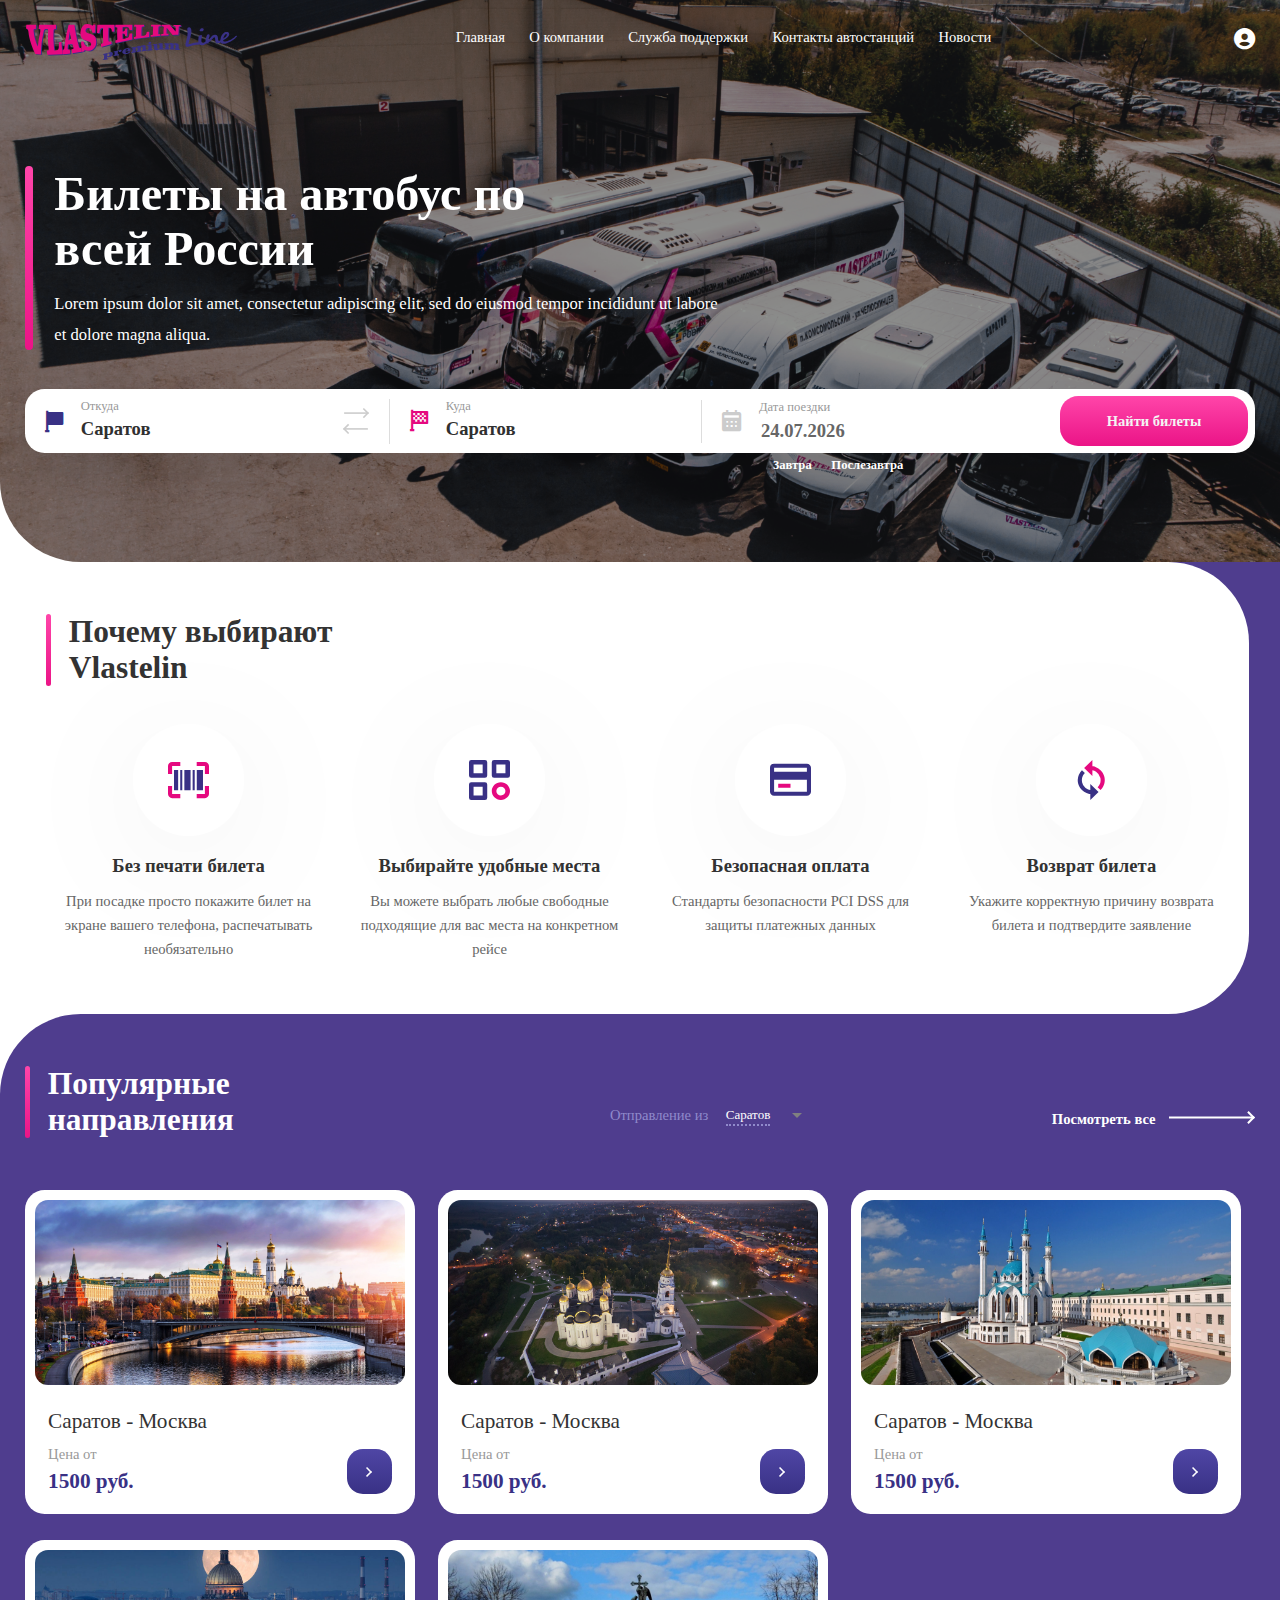
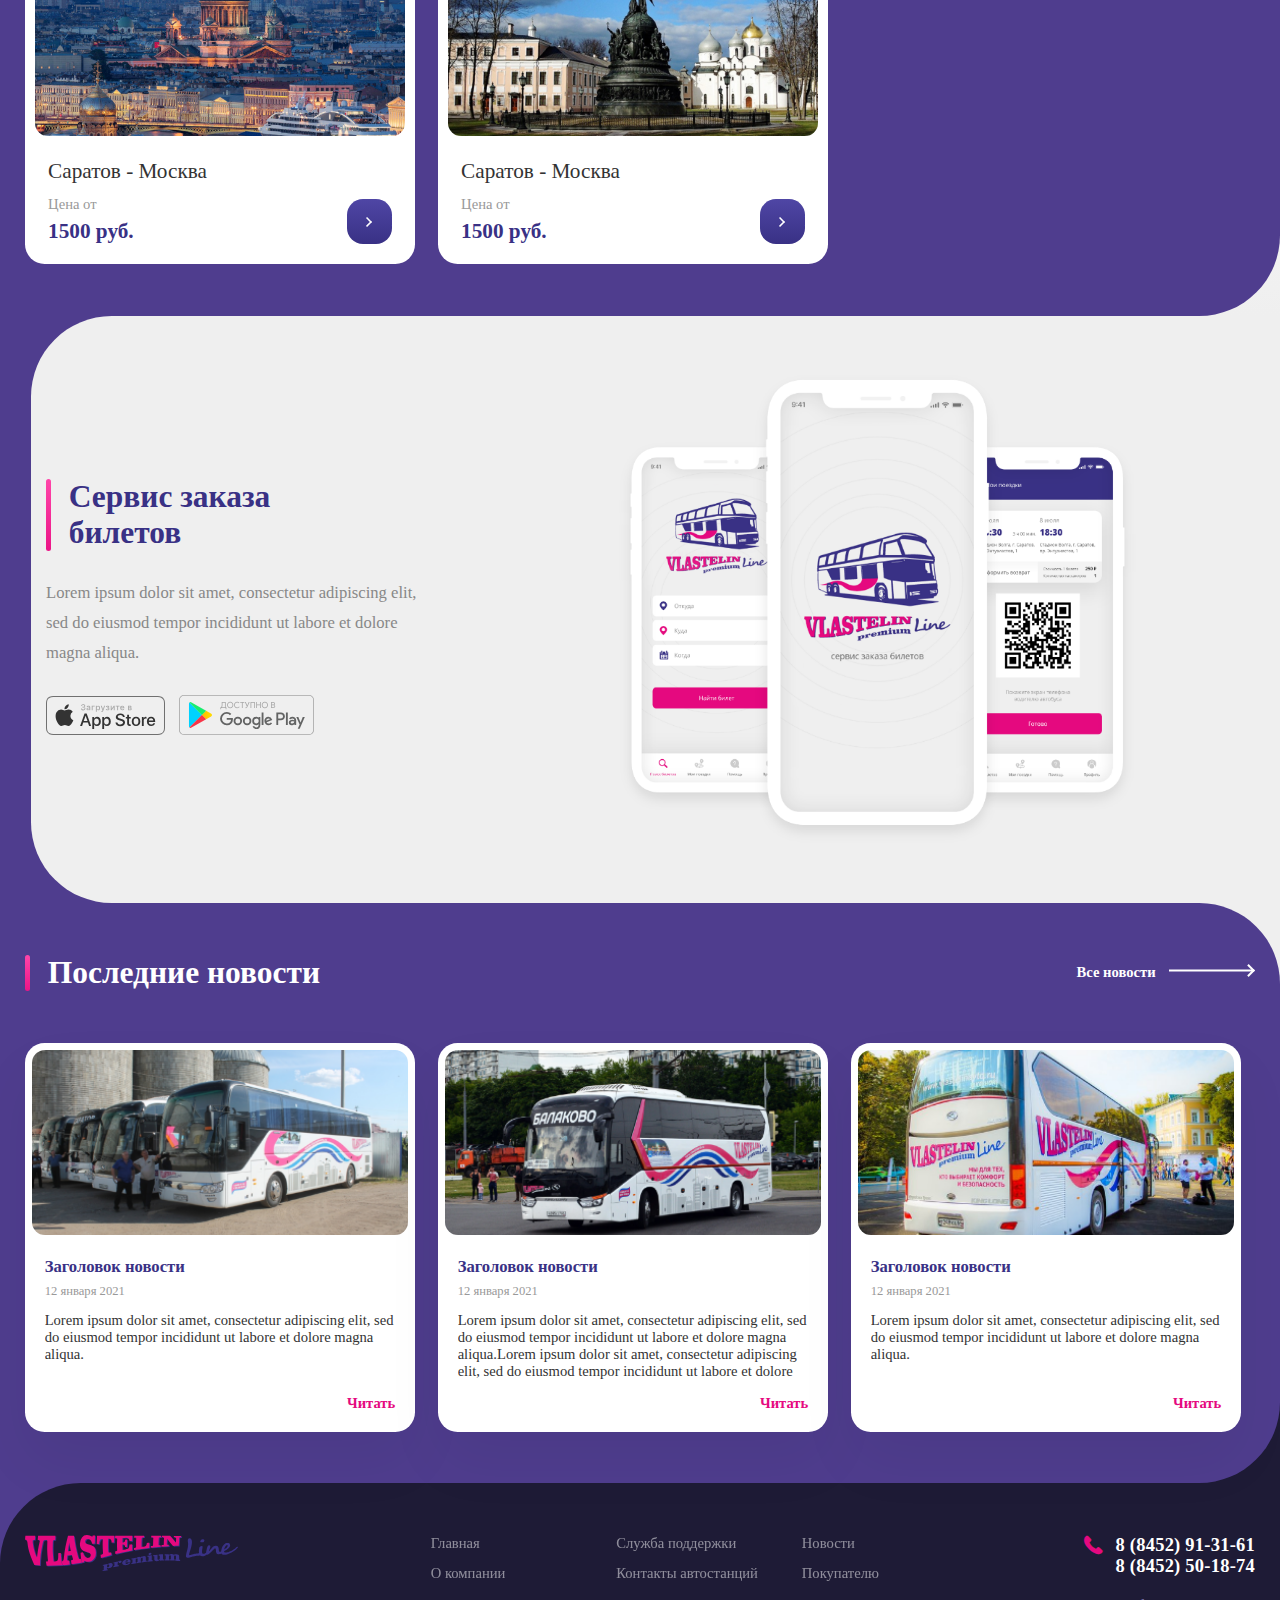
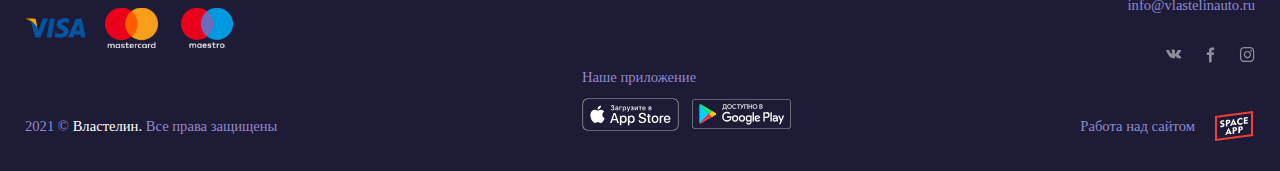
==== commit 8f8a9889: "Merge branch 'Vlasteline' of https://github.com/WhiteDEMON777/Dmitriy into Vlasteline" ====
--- a/index.html
+++ b/index.html
@@ -76,7 +76,7 @@
                                 </div>
                             </div>
                         </div>
-                        <a href=" " class="button">Найти билеты</a>
+                        <a href=" " class="header__ticket-button button">Найти билеты</a>
                     </div>
                 </div>
                 <div class="header__tomorrow">
@@ -217,6 +217,7 @@
                         </div>
                     </div>
                 </div>
+                <div class="title__link title__link--mobile"><a href=" ">Посмотреть все<img src="./img/icon/longArrow.svg " alt=" "></a></div>
             </div>
         </div>
     </div>
--- a/css/style.css
+++ b/css/style.css
@@ -1,6 +1,10 @@
 <<<<<<< HEAD
-@import url("https://fonts.googleapis.com/css2?family=Open+Sans:wght@400;600;700;800&display=swap");@font-face{font-family:'icomoon';src:url("./../fonts/icomoon.eot?vy6w4e");src:url("./../fonts/icomoon.eot?vy6w4e#iefix") format("embedded-opentype"),url("./../fonts/icomoon.ttf?vy6w4e") format("truetype"),url("./../fonts/icomoon.woff?vy6w4e") format("woff"),url("./../fonts/icomoon.svg?vy6w4e#icomoon") format("svg");font-weight:normal;font-style:normal;font-display:block}.none{display:none}[class^="icon-"],[class*=" icon-"]{font-family:'icomoon' !important;speak:never;font-style:normal;font-weight:normal;font-variant:normal;text-transform:none;line-height:2;-webkit-font-smoothing:antialiased;-moz-osx-font-smoothing:grayscale}.icon-map_point:before{content:"\e910";color:#393185}.icon-2524085714304 .path1:before{content:"\e90b";color:#f43e36}.icon-2524085714304 .path2:before{content:"\e90d";margin-left:-1.2666015625em;color:#fff}.icon-2524085714304 .path3:before{content:"\e90e";margin-left:-1.2666015625em;color:#fff}.icon-facebook:before{content:"\e917";color:#fff}.icon-vk:before{content:"\e90f";color:#fff}.icon-inst:before{content:"\e916";color:#fff}.icon-we:before{content:"\e911";color:#e5097f}.icon--14:before{content:"\e913";color:#fff}.icon--25:before{content:"\e914";color:#ccc}.icon--32:before{content:"\e915";color:#ccc}.icon-Vector1:before{content:"\e90a";color:#ccc}.icon-Group-59 .path1:before{content:"\e902";color:#393185}.icon-Group-59 .path2:before{content:"\e903";margin-left:-1.1025390625em;color:#e5097f}.icon-Group-60 .path1:before{content:"\e904";color:#393185}.icon-Group-60 .path2:before{content:"\e905";margin-left:-1em;color:#e5097f}.icon-Group-68 .path1:before{content:"\e906";color:#393185}.icon-Group-68 .path2:before{content:"\e907";margin-left:-1.25em;color:#e5097f}.icon-Group-69 .path1:before{content:"\e908";color:#393185}.icon-Group-69 .path2:before{content:"\e909";margin-left:-0.6591796875em;color:#e5097f}.icon-Union:before{content:"\e900";color:#393185}.icon-Vector:before{content:"\e901";color:#ccc}.icon--147:before{content:"\e90c";color:#fff}.icon--147:before{content:"\e90c";color:#fff;line-height:2}.icon--147--pink:before{content:"\e90c";color:#e5097f;line-height:2}.icon--76:before{content:"\e912";color:#e5097f;line-height:2}*{box-sizing:border-box;margin:0}a{text-decoration:none;color:#333333;cursor:pointer}ul{list-style-type:none;padding-left:0}input,button{outline:none;border:none;background:none;resize:none}body{background-color:#ffffff;color:#333333;font-family:"Open Sans";font-size:14px;font-weight:normal;font-style:normal;line-height:normal}@media (min-width: 992px){body{font-size:calc( .00216 * 100vw + 11.86207px)}}@media (min-width: 1920px){body{font-size:16px}}input[type="date"]::-webkit-inner-spin-button,input[type="date"]::-webkit-calendar-picker-indicator{display:none;-webkit-appearance:none}input[type=radio],input[type=checkbox]{opacity:0;position:absolute}input[type=radio]:checked+.checkbox::before,input[type=checkbox]:checked+.checkbox::before{background-color:#393185;background-image:url("../img/icon/checkbox__check.svg");background-repeat:no-repeat;background-position:50% 55%}.overflow{height:100vh;min-height:100vh;overflow:hidden}.text--lightBlue{font-size:16px;color:#908acb}.text--white{font-size:1rem;line-height:1.375rem;color:#fff}.tickets{background-color:#EFEFEF}.tickets__substrate{background-image:linear-gradient(to bottom, #fff 50%, #1E1B36 50%)}.tickets__content{border-top-left-radius:0px;border-bottom-right-radius:0px;padding-top:30px;padding-bottom:30px;background-color:#EFEFEF}@media (min-width: 992px){.tickets__content{border-top-left-radius:calc( .28017 * 100vw + -277.93103px)}}@media (min-width: 1920px){.tickets__content{border-top-left-radius:260px}}@media (min-width: 992px){.tickets__content{border-bottom-right-radius:calc( .28017 * 100vw + -277.93103px)}}@media (min-width: 1920px){.tickets__content{border-bottom-right-radius:260px}}@media (min-width: 992px){.tickets__content{padding-top:calc( .05388 * 100vw + -23.44828px)}}@media (min-width: 1920px){.tickets__content{padding-top:80px}}@media (min-width: 992px){.tickets__content{padding-bottom:calc( .15086 * 100vw + -119.65517px)}}@media (min-width: 1920px){.tickets__content{padding-bottom:170px}}.tickets__card{margin-top:5px;padding:15px;border-radius:15px;width:100%;background-color:#fff;justify-content:space-between;display:flex;flex-wrap:nowrap;box-shadow:0px 20px 40px rgba(0,0,0,0.05)}@media (min-width: 992px){.tickets__card{margin-top:calc( .00539 * 100vw + -.34483px)}}@media (min-width: 1920px){.tickets__card{margin-top:10px}}@media (min-width: 992px){.tickets__card{padding:calc( .01616 * 100vw + -1.03448px)}}@media (min-width: 1920px){.tickets__card{padding:30px}}@media (min-width: 992px){.tickets__card{border-radius:calc( .01616 * 100vw + -1.03448px)}}@media (min-width: 1920px){.tickets__card{border-radius:30px}}.tickets__card:hover{box-shadow:0px 25px 80px rgba(0,0,0,0.1)}.tickets__date{font-size:18px;color:#666}@media (min-width: 992px){.tickets__date{font-size:calc( .00216 * 100vw + 15.86207px)}}@media (min-width: 1920px){.tickets__date{font-size:20px}}.tickets__time{margin-top:5px;padding-top:5px;font-size:28px;border-top:1px dashed rgba(221,221,221,0.5);font-weight:800;color:#393185}@media (min-width: 992px){.tickets__time{margin-top:calc( .00539 * 100vw + -.34483px)}}@media (min-width: 1920px){.tickets__time{margin-top:10px}}@media (min-width: 992px){.tickets__time{padding-top:calc( .00539 * 100vw + -.34483px)}}@media (min-width: 1920px){.tickets__time{padding-top:10px}}@media (min-width: 992px){.tickets__time{font-size:calc( .00431 * 100vw + 23.72414px)}}@media (min-width: 1920px){.tickets__time{font-size:32px}}.tickets__destination{margin-top:5px;font-size:12px;line-height:19px;width:200px;color:#999}@media (min-width: 992px){.tickets__destination{margin-top:calc( .00539 * 100vw + -.34483px)}}@media (min-width: 1920px){.tickets__destination{margin-top:10px}}@media (min-width: 992px){.tickets__destination{font-size:calc( .00216 * 100vw + 9.86207px)}}@media (min-width: 1920px){.tickets__destination{font-size:14px}}@media (min-width: 992px){.tickets__destination{line-height:calc( .00216 * 100vw + 16.86207px)}}@media (min-width: 1920px){.tickets__destination{line-height:21px}}.tickets__title{font-size:12px;line-height:19px;margin-bottom:10px;width:185px;color:#999}@media (min-width: 992px){.tickets__title{font-size:calc( .00216 * 100vw + 9.86207px)}}@media (min-width: 1920px){.tickets__title{font-size:14px}}@media (min-width: 992px){.tickets__title{line-height:calc( .00216 * 100vw + 16.86207px)}}@media (min-width: 1920px){.tickets__title{line-height:21px}}@media (min-width: 992px){.tickets__title{margin-bottom:calc( .01078 * 100vw + -.68966px)}}@media (min-width: 1920px){.tickets__title{margin-bottom:20px}}@media (min-width: 992px){.tickets__title{width:calc( .03233 * 100vw + 152.93103px)}}@media (min-width: 1920px){.tickets__title{width:215px}}.tickets__price{display:flex;flex-direction:column}.tickets__priceText{font-size:12px;line-height:19px;color:#999}@media (min-width: 992px){.tickets__priceText{font-size:calc( .00216 * 100vw + 9.86207px)}}@media (min-width: 1920px){.tickets__priceText{font-size:14px}}@media (min-width: 992px){.tickets__priceText{line-height:calc( .00216 * 100vw + 16.86207px)}}@media (min-width: 1920px){.tickets__priceText{line-height:21px}}.tickets__Movetime{font-size:12px;line-height:19px;display:flex;flex-direction:column}@media (min-width: 992px){.tickets__Movetime{font-size:calc( .00216 * 100vw + 9.86207px)}}@media (min-width: 1920px){.tickets__Movetime{font-size:14px}}@media (min-width: 992px){.tickets__Movetime{line-height:calc( .00216 * 100vw + 16.86207px)}}@media (min-width: 1920px){.tickets__Movetime{line-height:21px}}.tickets__priceNum{font-size:18px;line-height:28px;color:#393185;font-weight:700}@media (min-width: 992px){.tickets__priceNum{font-size:calc( .00216 * 100vw + 15.86207px)}}@media (min-width: 1920px){.tickets__priceNum{font-size:20px}}@media (min-width: 992px){.tickets__priceNum{line-height:calc( .00431 * 100vw + 23.72414px)}}@media (min-width: 1920px){.tickets__priceNum{line-height:32px}}.tickets__timeNum{font-weight:700;font-size:14px;line-height:28px}@media (min-width: 992px){.tickets__timeNum{font-size:calc( .00216 * 100vw + 11.86207px)}}@media (min-width: 1920px){.tickets__timeNum{font-size:16px}}@media (min-width: 992px){.tickets__timeNum{line-height:calc( .00431 * 100vw + 23.72414px)}}@media (min-width: 1920px){.tickets__timeNum{line-height:32px}}.tickets__buy{display:flex;flex-direction:column;justify-content:space-between;font-weight:700;font-size:18px;color:#f4f4f4}@media (min-width: 992px){.tickets__buy{font-size:calc( .00216 * 100vw + 15.86207px)}}@media (min-width: 1920px){.tickets__buy{font-size:20px}}.tickets__total{display:flex;flex-direction:column;justify-content:space-between}.tickets__sort{padding-top:25px;padding-bottom:25px;display:flex;justify-content:space-between}@media (min-width: 992px){.tickets__sort{padding-top:calc( .02694 * 100vw + -1.72414px)}}@media (min-width: 1920px){.tickets__sort{padding-top:50px}}@media (min-width: 992px){.tickets__sort{padding-bottom:calc( .02694 * 100vw + -1.72414px)}}@media (min-width: 1920px){.tickets__sort{padding-bottom:50px}}.tickets__sort-title{margin-right:15px}@media (min-width: 992px){.tickets__sort-title{margin-right:calc( .01616 * 100vw + -1.03448px)}}@media (min-width: 1920px){.tickets__sort-title{margin-right:30px}}.tickets__Input-sortBy{border-radius:10px;background-color:#fff}@media (min-width: 992px){.tickets__Input-sortBy{border-radius:calc( .01078 * 100vw + -.68966px)}}@media (min-width: 1920px){.tickets__Input-sortBy{border-radius:20px}}.tickets__Input-show{border-radius:10px;background-color:#fff}@media (min-width: 992px){.tickets__Input-show{border-radius:calc( .01078 * 100vw + -.68966px)}}@media (min-width: 1920px){.tickets__Input-show{border-radius:20px}}.tickets__sortBy{display:flex;align-items:center}.tickets__sortBy .selected{background-color:#fff}.tickets__sortBy .dropdown{width:100%;z-index:11}.tickets__sortBy ul{width:100%;border-top-width:0;border-bottom-width:1px;border-left-width:1px;border-right-width:1px;border-style:solid;border-color:#CCCCCC;border-bottom-left-radius:10px;border-bottom-right-radius:10px;background-color:#fff}.tickets__sortBy ul li{padding-top:10px;padding-bottom:10px;padding-left:20px;cursor:pointer}.tickets__sortBy ul li:hover{background-color:#efefef}.tickets__show{display:flex;align-items:center}.tickets__show .selected{background-color:#fff}.tickets__show .dropdown{width:100%}.tickets__show ul{width:100%;border-top-width:0;border-bottom-width:1px;border-left-width:1px;border-right-width:1px;border-style:solid;border-color:#CCCCCC;border-bottom-left-radius:10px;border-bottom-right-radius:10px;scrollbar-width:none;background-color:#fff}.tickets__show ul li{padding-top:10px;padding-bottom:10px;padding-left:20px;cursor:pointer}.tickets__show ul li:hover{background-color:#efefef}.select-js-main .selectize-dropdown{z-index:11}.jq-selectbox__trigger-arrow{display:block;width:10px;height:5px;background-image:url("./../img/icon/arrow_down.svg");background-repeat:no-repeat;background-position:center;background-size:contain;margin-left:10px}@media (min-width: 992px){.jq-selectbox__trigger-arrow{margin-left:calc( .01078 * 100vw + -.68966px)}}@media (min-width: 1920px){.jq-selectbox__trigger-arrow{margin-left:20px}}.jq-selectbox__select{padding-top:10px;padding-bottom:10px;padding-left:15px;padding-right:15px;cursor:pointer;display:flex;align-items:center;z-index:9}@media (min-width: 992px){.jq-selectbox__select{padding-top:calc( .01078 * 100vw + -.68966px)}}@media (min-width: 1920px){.jq-selectbox__select{padding-top:20px}}@media (min-width: 992px){.jq-selectbox__select{padding-bottom:calc( .01078 * 100vw + -.68966px)}}@media (min-width: 1920px){.jq-selectbox__select{padding-bottom:20px}}@media (min-width: 992px){.jq-selectbox__select{padding-left:calc( .01616 * 100vw + -1.03448px)}}@media (min-width: 1920px){.jq-selectbox__select{padding-left:30px}}@media (min-width: 992px){.jq-selectbox__select{padding-right:calc( .01616 * 100vw + -1.03448px)}}@media (min-width: 1920px){.jq-selectbox__select{padding-right:30px}}.jq-selectbox__styler{border-radius:10px}@media (min-width: 992px){.jq-selectbox__styler{border-radius:calc( .01078 * 100vw + -.68966px)}}@media (min-width: 1920px){.jq-selectbox__styler{border-radius:20px}}.jq-selectbox__dropdown{width:100%;margin-top:-5px}@media (min-width: 992px){.jq-selectbox__dropdown{margin-top:calc( -.00431 * 100vw + -.72414px)}}@media (min-width: 1920px){.jq-selectbox__dropdown{margin-top:-9px}}.breadCrumbs{display:flex;font-size:14px;margin-bottom:20px;align-items:center}@media (min-width: 992px){.breadCrumbs{font-size:calc( .00216 * 100vw + 11.86207px)}}@media (min-width: 1920px){.breadCrumbs{font-size:16px}}@media (min-width: 992px){.breadCrumbs{margin-bottom:calc( .06466 * 100vw + -44.13793px)}}@media (min-width: 1920px){.breadCrumbs{margin-bottom:80px}}.path{color:#999}.crumb{background-color:#e5097f;display:block;margin-left:15px;margin-right:15px;width:3px;height:3px;display:block;border-radius:50%}@media (min-width: 992px){.crumb{margin-left:calc( .01616 * 100vw + -1.03448px)}}@media (min-width: 1920px){.crumb{margin-left:30px}}@media (min-width: 992px){.crumb{margin-right:calc( .01616 * 100vw + -1.03448px)}}@media (min-width: 1920px){.crumb{margin-right:30px}}@media (min-width: 992px){.crumb{width:calc( .00323 * 100vw + -.2069px)}}@media (min-width: 1920px){.crumb{width:6px}}@media (min-width: 992px){.crumb{height:calc( .00323 * 100vw + -.2069px)}}@media (min-width: 1920px){.crumb{height:6px}}.header{background-color:#ffffff;background-image:url("./../img/picture/background.svg");background-position:right;background-repeat:no-repeat;background-size:contain}.header--home{background-image:url("./../img/banner.png");border-bottom-left-radius:0px;padding-bottom:50px;background-position:center;background-size:cover}@media (min-width: 992px){.header--home{border-bottom-left-radius:calc( .28017 * 100vw + -277.93103px)}}@media (min-width: 1920px){.header--home{border-bottom-left-radius:260px}}@media (min-width: 992px){.header--home{padding-bottom:calc( .18858 * 100vw + -137.06897px)}}@media (min-width: 1920px){.header--home{padding-bottom:225px}}.header__navigation{width:100%;justify-content:space-between;display:flex;align-items:center;padding-top:15px;padding-bottom:15px}@media (min-width: 992px){.header__navigation{padding-top:calc( .02694 * 100vw + -11.72414px)}}@media (min-width: 1920px){.header__navigation{padding-top:40px}}@media (min-width: 992px){.header__navigation{padding-bottom:calc( .01616 * 100vw + -1.03448px)}}@media (min-width: 1920px){.header__navigation{padding-bottom:30px}}.header__navigation-logo img{width:180px;height:30px;object-fit:contain}@media (min-width: 992px){.header__navigation-logo img{width:calc( .11315 * 100vw + 67.75862px)}}@media (min-width: 1920px){.header__navigation-logo img{width:285px}}@media (min-width: 992px){.header__navigation-logo img{height:calc( .02047 * 100vw + 9.68966px)}}@media (min-width: 1920px){.header__navigation-logo img{height:49px}}.header__navigation-list{position:relative;display:flex}.header__navigation-list li{margin-right:15px;position:relative;display:flex;justify-content:center;padding-bottom:10px}@media (min-width: 992px){.header__navigation-list li{margin-right:calc( .03233 * 100vw + -17.06897px)}}@media (min-width: 1920px){.header__navigation-list li{margin-right:45px}}@media (min-width: 992px){.header__navigation-list li{padding-bottom:calc( .01078 * 100vw + -.68966px)}}@media (min-width: 1920px){.header__navigation-list li{padding-bottom:20px}}.header__navigation-list li::after{content:"";width:0;outline:1px solid transparent;display:block;position:absolute;transition:all 0.3s ease-in-out;height:2px;bottom:0;border-radius:2px;background-color:#e5097f}@media (min-width: 992px){.header__navigation-list li::after{height:calc( .00216 * 100vw + -.13793px)}}@media (min-width: 1920px){.header__navigation-list li::after{height:4px}}.header__navigation-list li:hover::after{width:70%}.header__navigation-cabinet span{position:relative;top:-3px;font-size:20px}@media (min-width: 992px){.header__navigation-cabinet span{top:calc( -.00539 * 100vw + 2.34483px)}}@media (min-width: 1920px){.header__navigation-cabinet span{top:-8px}}@media (min-width: 992px){.header__navigation-cabinet span{font-size:calc( .00431 * 100vw + 15.72414px)}}@media (min-width: 1920px){.header__navigation-cabinet span{font-size:24px}}.header__navigation-cabinet span::before{transition:0.3s;color:#e5097f}.header__navigation-cabinet span:hover::before{color:#bd0065}.header__navigation-cabinet--home span::before{color:#ffffff}.header__navigation-cabinet--home span:hover::before{color:#e5097f}.header__navigation-link{font-size:14px}@media (min-width: 992px){.header__navigation-link{font-size:calc( .00216 * 100vw + 11.86207px)}}@media (min-width: 1920px){.header__navigation-link{font-size:16px}}.header__navigation-link--colorWhite{color:#fff}.header__navigation--black a{color:#333}.header__title{font-size:32px;width:375px;color:#fff;font-weight:800}@media (min-width: 992px){.header__title{font-size:calc( .05603 * 100vw + -23.58621px)}}@media (min-width: 1920px){.header__title{font-size:84px}}@media (min-width: 992px){.header__title{width:calc( .55172 * 100vw + -172.31034px)}}@media (min-width: 1920px){.header__title{width:887px}}.header__subtitle{margin-top:10px;width:590px;font-size:16px;line-height:28px;color:#fff}@media (min-width: 992px){.header__subtitle{margin-top:calc( .01078 * 100vw + -.68966px)}}@media (min-width: 1920px){.header__subtitle{margin-top:20px}}@media (min-width: 992px){.header__subtitle{width:calc( .30711 * 100vw + 285.34483px)}}@media (min-width: 1920px){.header__subtitle{width:875px}}@media (min-width: 992px){.header__subtitle{font-size:calc( .00216 * 100vw + 13.86207px)}}@media (min-width: 1920px){.header__subtitle{font-size:18px}}@media (min-width: 992px){.header__subtitle{line-height:calc( .00862 * 100vw + 19.44828px)}}@media (min-width: 1920px){.header__subtitle{line-height:36px}}.header__headline{margin-top:30px;position:relative;padding-left:20px}@media (min-width: 992px){.header__headline{margin-top:calc( .1778 * 100vw + -146.37931px)}}@media (min-width: 1920px){.header__headline{margin-top:195px}}@media (min-width: 992px){.header__headline{padding-left:calc( .03233 * 100vw + -12.06897px)}}@media (min-width: 1920px){.header__headline{padding-left:50px}}.header__headline::before{content:"";left:0px;width:6px;height:100%;border-radius:3px;background:linear-gradient(#ff45a9 0%, #eb1487 99.99%, #fd2498 100%);position:absolute}@media (min-width: 992px){.header__headline::before{width:calc( .00647 * 100vw + -.41379px)}}@media (min-width: 1920px){.header__headline::before{width:12px}}@media (min-width: 992px){.header__headline::before{border-radius:calc( .00323 * 100vw + -.2069px)}}@media (min-width: 1920px){.header__headline::before{border-radius:6px}}.header__buyTicket{position:relative}.header__ticket{align-items:center;margin-bottom:5px;padding-top:5px;padding-bottom:5px;margin-top:30px;border-radius:15px;width:100%;background:#fff;box-shadow:0px 20px 40px rgba(0,0,0,0.1);display:flex;color:#999}@media (min-width: 992px){.header__ticket{padding-top:calc( .00539 * 100vw + -.34483px)}}@media (min-width: 1920px){.header__ticket{padding-top:10px}}@media (min-width: 992px){.header__ticket{padding-bottom:calc( .00539 * 100vw + -.34483px)}}@media (min-width: 1920px){.header__ticket{padding-bottom:10px}}@media (min-width: 992px){.header__ticket{margin-top:calc( .03233 * 100vw + -2.06897px)}}@media (min-width: 1920px){.header__ticket{margin-top:60px}}@media (min-width: 992px){.header__ticket{border-radius:calc( .01616 * 100vw + -1.03448px)}}@media (min-width: 1920px){.header__ticket{border-radius:30px}}.header__tomorrow{display:flex;position:absolute;right:27%}.header__tomorrow-text{font-size:12px;font-weight:600;color:#fff;padding-bottom:5px;cursor:pointer;border-bottom:2px dotted transparent;margin-right:15px}@media (min-width: 992px){.header__tomorrow-text{font-size:calc( .00216 * 100vw + 9.86207px)}}@media (min-width: 1920px){.header__tomorrow-text{font-size:14px}}@media (min-width: 992px){.header__tomorrow-text{margin-right:calc( .01616 * 100vw + -1.03448px)}}@media (min-width: 1920px){.header__tomorrow-text{margin-right:30px}}.header__tomorrow-text:hover{border-bottom:2px dotted #908acb}.header__tomorrow-text--colorBlue{color:#393185}.header__from{font-size:12px;padding-left:15px;padding-right:5px;width:100%;display:flex;justify-content:space-between;align-items:center}@media (min-width: 992px){.header__from{font-size:calc( .00216 * 100vw + 9.86207px)}}@media (min-width: 1920px){.header__from{font-size:14px}}@media (min-width: 992px){.header__from{padding-left:calc( .01616 * 100vw + -1.03448px)}}@media (min-width: 1920px){.header__from{padding-left:30px}}@media (min-width: 992px){.header__from{padding-right:calc( .00539 * 100vw + -.34483px)}}@media (min-width: 1920px){.header__from{padding-right:10px}}.header__fromInputBlock{margin-left:15px;width:100%}@media (min-width: 992px){.header__fromInputBlock{margin-left:calc( .01078 * 100vw + 4.31034px)}}@media (min-width: 1920px){.header__fromInputBlock{margin-left:25px}}.header__fromInputBlock .selectize-input,.header__fromInputBlock .selectize-dropdown,.header__fromInputBlock .selectize-input input{font-size:18px;margin-top:3px;padding:0;font-weight:600;border:none;box-shadow:none;border-radius:none;line-height:normal}@media (min-width: 992px){.header__fromInputBlock .selectize-input,.header__fromInputBlock .selectize-dropdown,.header__fromInputBlock .selectize-input input{font-size:calc( .00216 * 100vw + 15.86207px)}}@media (min-width: 1920px){.header__fromInputBlock .selectize-input,.header__fromInputBlock .selectize-dropdown,.header__fromInputBlock .selectize-input input{font-size:20px}}@media (min-width: 992px){.header__fromInputBlock .selectize-input,.header__fromInputBlock .selectize-dropdown,.header__fromInputBlock .selectize-input input{margin-top:calc( .00323 * 100vw + -.2069px)}}@media (min-width: 1920px){.header__fromInputBlock .selectize-input,.header__fromInputBlock .selectize-dropdown,.header__fromInputBlock .selectize-input input{margin-top:6px}}.header__fromInputBlock .selectize-input.focus{box-shadow:none}.header__fromInputBlock .selectize-control{width:100%}.header__fromInputBlock .selectize-control.single .selectize-input:after{content:none}.header__fromInputWrapper{display:flex;align-items:center;width:20%}.header__from span{font-size:20px}@media (min-width: 992px){.header__from span{font-size:calc( .00539 * 100vw + 14.65517px)}}@media (min-width: 1920px){.header__from span{font-size:25px}}.header__date{border-left:1px solid #DDDDDD;padding-left:15px;width:25%}@media (min-width: 992px){.header__date{padding-left:calc( .01616 * 100vw + -1.03448px)}}@media (min-width: 1920px){.header__date{padding-left:30px}}.header__dateInputWrapper{display:flex}.header__dateInputWrapper span{font-size:20px}@media (min-width: 992px){.header__dateInputWrapper span{font-size:calc( .00431 * 100vw + 15.72414px)}}@media (min-width: 1920px){.header__dateInputWrapper span{font-size:24px}}.header__dateInput{width:100%;color:#666666;font-family:"Open Sans";font-size:18px;margin-top:3px;font-weight:600}@media (min-width: 992px){.header__dateInput{font-size:calc( .00216 * 100vw + 15.86207px)}}@media (min-width: 1920px){.header__dateInput{font-size:20px}}@media (min-width: 992px){.header__dateInput{margin-top:calc( .00323 * 100vw + -.2069px)}}@media (min-width: 1920px){.header__dateInput{margin-top:6px}}.header__dateInput::placeholder{color:#666}.header__dateInputBlock{margin-left:15px}@media (min-width: 992px){.header__dateInputBlock{margin-left:calc( .01078 * 100vw + 4.31034px)}}@media (min-width: 1920px){.header__dateInputBlock{margin-left:25px}}.header__where{width:25%;display:flex;align-items:center}.header__where img{width:25px;height:25px;margin-right:15px}@media (min-width: 992px){.header__where img{width:calc( .00539 * 100vw + 19.65517px)}}@media (min-width: 1920px){.header__where img{width:30px}}@media (min-width: 992px){.header__where img{height:calc( .00539 * 100vw + 19.65517px)}}@media (min-width: 1920px){.header__where img{height:30px}}@media (min-width: 992px){.header__where img{margin-right:calc( .01616 * 100vw + -1.03448px)}}@media (min-width: 1920px){.header__where img{margin-right:30px}}.header__whereInputWrapper{padding-left:15px;font-size:12px;border-left:1px solid #DDDDDD;display:flex;width:100%}@media (min-width: 992px){.header__whereInputWrapper{padding-left:calc( .01616 * 100vw + -1.03448px)}}@media (min-width: 1920px){.header__whereInputWrapper{padding-left:30px}}@media (min-width: 992px){.header__whereInputWrapper{font-size:calc( .00216 * 100vw + 9.86207px)}}@media (min-width: 1920px){.header__whereInputWrapper{font-size:14px}}.header__whereInputBlock{margin-left:15px;width:100%}@media (min-width: 992px){.header__whereInputBlock{margin-left:calc( .01078 * 100vw + 4.31034px)}}@media (min-width: 1920px){.header__whereInputBlock{margin-left:25px}}.header__whereInputBlock .selectize-input,.header__whereInputBlock .selectize-dropdown,.header__whereInputBlock .selectize-input input{font-size:18px;margin-top:3px;padding:0;font-weight:600;border:none;box-shadow:none;border-radius:none;line-height:normal}@media (min-width: 992px){.header__whereInputBlock .selectize-input,.header__whereInputBlock .selectize-dropdown,.header__whereInputBlock .selectize-input input{font-size:calc( .00216 * 100vw + 15.86207px)}}@media (min-width: 1920px){.header__whereInputBlock .selectize-input,.header__whereInputBlock .selectize-dropdown,.header__whereInputBlock .selectize-input input{font-size:20px}}@media (min-width: 992px){.header__whereInputBlock .selectize-input,.header__whereInputBlock .selectize-dropdown,.header__whereInputBlock .selectize-input input{margin-top:calc( .00323 * 100vw + -.2069px)}}@media (min-width: 1920px){.header__whereInputBlock .selectize-input,.header__whereInputBlock .selectize-dropdown,.header__whereInputBlock .selectize-input input{margin-top:6px}}.header__whereInputBlock .selectize-input.focus{box-shadow:none}.header__whereInputBlock .selectize-control{width:100%}.header__whereInputBlock .selectize-control.single .selectize-input:after{content:none}.header__where span{font-size:20px}@media (min-width: 992px){.header__where span{font-size:calc( .00539 * 100vw + 14.65517px)}}@media (min-width: 1920px){.header__where span{font-size:25px}}.button{text-align:center;width:150px;padding-top:14px;padding-bottom:13px;border-radius:15px;background-image:linear-gradient(#ff45a9 0%, #eb1487 99.99%, #fd2498 100%);font-size:12px;color:#f4f4f4;font-weight:700;display:block;transition:all .3s ease-in-out;background-size:100% 100%}@media (min-width: 992px){.button{width:calc( .1347 * 100vw + 16.37931px)}}@media (min-width: 1920px){.button{width:275px}}@media (min-width: 992px){.button{padding-top:calc( .01078 * 100vw + 3.31034px)}}@media (min-width: 1920px){.button{padding-top:24px}}@media (min-width: 992px){.button{padding-bottom:calc( .01078 * 100vw + 2.31034px)}}@media (min-width: 1920px){.button{padding-bottom:23px}}@media (min-width: 992px){.button{border-radius:calc( .01078 * 100vw + 4.31034px)}}@media (min-width: 1920px){.button{border-radius:25px}}@media (min-width: 992px){.button{font-size:calc( .00862 * 100vw + 3.44828px)}}@media (min-width: 1920px){.button{font-size:20px}}.button:hover{background-position:0 100%;background-size:100% 200%}.button--contact{width:180px;padding-top:10px;padding-bottom:10px;margin-top:20px}@media (min-width: 992px){.button--contact{width:calc( .1875 * 100vw + -6px)}}@media (min-width: 1920px){.button--contact{width:354px}}@media (min-width: 992px){.button--contact{padding-top:calc( .00862 * 100vw + 1.44828px)}}@media (min-width: 1920px){.button--contact{padding-top:18px}}@media (min-width: 992px){.button--contact{padding-bottom:calc( .00862 * 100vw + 1.44828px)}}@media (min-width: 1920px){.button--contact{padding-bottom:18px}}@media (min-width: 992px){.button--contact{margin-top:calc( .02155 * 100vw + -1.37931px)}}@media (min-width: 1920px){.button--contact{margin-top:40px}}.button--route{font-weight:normal;text-align:center;padding-top:10px;padding-bottom:10px;border-radius:15px;width:100%;background:linear-gradient(#4f46a5 0%, #393185 100%)}@media (min-width: 992px){.button--route{padding-top:calc( .0097 * 100vw + .37931px)}}@media (min-width: 1920px){.button--route{padding-top:19px}}@media (min-width: 992px){.button--route{padding-bottom:calc( .0097 * 100vw + .37931px)}}@media (min-width: 1920px){.button--route{padding-bottom:19px}}@media (min-width: 992px){.button--route{border-radius:calc( .00323 * 100vw + 11.7931px)}}@media (min-width: 1920px){.button--route{border-radius:18px}}.title{font-size:24px;text-align:left;font-weight:800}@media (min-width: 992px){.title{font-size:calc( .02586 * 100vw + -1.65517px)}}@media (min-width: 1920px){.title{font-size:48px}}.title__link{font-weight:600;font-size:14px;padding-bottom:10px;color:#fff}@media (min-width: 992px){.title__link{font-size:calc( .00216 * 100vw + 11.86207px)}}@media (min-width: 1920px){.title__link{font-size:16px}}.title__line{padding-left:15px;position:relative}@media (min-width: 992px){.title__line{padding-left:calc( .02694 * 100vw + -11.72414px)}}@media (min-width: 1920px){.title__line{padding-left:40px}}.title__line--flex{display:flex;justify-content:space-between;align-items:flex-end}.title__line a{transition:0.3s;color:#fff}.title__line a:hover{color:#e5097f}.title__line a:hover img{transform:translateX(15px)}.title__line img{margin-left:10px;transition:0.3s}@media (min-width: 992px){.title__line img{margin-left:calc( .01078 * 100vw + -.68966px)}}@media (min-width: 1920px){.title__line img{margin-left:20px}}.title__line::before{content:"";width:4px;border-radius:2px;background:linear-gradient(#ff45a9 0%, #eb1487 99.99%, #fd2498 100%);height:100%;position:absolute;left:0}@media (min-width: 992px){.title__line::before{width:calc( .00431 * 100vw + -.27586px)}}@media (min-width: 1920px){.title__line::before{width:8px}}@media (min-width: 992px){.title__line::before{border-radius:calc( .00216 * 100vw + -.13793px)}}@media (min-width: 1920px){.title__line::before{border-radius:4px}}.title--widthMin{width:180px}@media (min-width: 992px){.title--widthMin{width:calc( .19397 * 100vw + -12.41379px)}}@media (min-width: 1920px){.title--widthMin{width:360px}}.title--widthMax{width:250px}@media (min-width: 992px){.title--widthMax{width:calc( .2694 * 100vw + -17.24138px)}}@media (min-width: 1920px){.title--widthMax{width:500px}}.title--colorWhite{color:#fff}.title--colorBlue{color:#393185}.title--small{font-size:20px}@media (min-width: 992px){.title--small{font-size:calc( .01293 * 100vw + 7.17241px)}}@media (min-width: 1920px){.title--small{font-size:32px}}.title__outgo{display:flex;align-items:center}.title__outgo .selectize-control .selectize-input input:focus{width:50px !important}.title__outgo-input{margin-top:5px}.title__outgo-input .selectize-input{box-shadow:none;padding-right:35px}@media (min-width: 992px){.title__outgo-input .selectize-input{padding-right:calc( 0 * 100vw + 35px)}}@media (min-width: 1920px){.title__outgo-input .selectize-input{padding-right:35px}}.title__outgo-input .selectize-input .item{color:#fff;border-bottom:2px dotted #908ACB}.title__outgo-input .selectize-input.full{background-color:transparent;border-style:none}.title__outgo .dropdown{width:100%}.title__outgo ul{width:100%;border-top-width:0;border-bottom-width:1px;border-left-width:1px;border-right-width:1px;border-style:solid;border-color:#CCCCCC;border-bottom-left-radius:10px;border-bottom-right-radius:10px;scrollbar-width:none;background-color:#fff}.title__outgo ul li{padding-top:10px;padding-bottom:10px;padding-left:20px;cursor:pointer}.title__outgo ul li:hover{background-color:#efefef}.title__outgoText{margin-right:7px;color:#908ACB}@media (min-width: 992px){.title__outgoText{margin-right:calc( .00862 * 100vw + -1.55172px)}}@media (min-width: 1920px){.title__outgoText{margin-right:15px}}.subtitle{font-size:14px;color:#999;margin-top:10px}@media (min-width: 992px){.subtitle{font-size:calc( .00216 * 100vw + 11.86207px)}}@media (min-width: 1920px){.subtitle{font-size:16px}}@media (min-width: 992px){.subtitle{margin-top:calc( .01078 * 100vw + -.68966px)}}@media (min-width: 1920px){.subtitle{margin-top:20px}}.subtitle--marginLeft{margin-left:15px;line-height:28px}@media (min-width: 992px){.subtitle--marginLeft{margin-left:calc( .02694 * 100vw + -11.72414px)}}@media (min-width: 1920px){.subtitle--marginLeft{margin-left:40px}}@media (min-width: 992px){.subtitle--marginLeft{line-height:calc( .00431 * 100vw + 23.72414px)}}@media (min-width: 1920px){.subtitle--marginLeft{line-height:32px}}.advantages{background-color:#4F3D8E;width:100%;padding-right:0px}@media (min-width: 992px){.advantages{padding-right:calc( .10776 * 100vw + -106.89655px)}}@media (min-width: 1920px){.advantages{padding-right:100px}}.advantages__content{padding-top:30px;padding-bottom:30px;width:100%;background-color:#fff;border-top-right-radius:0px;border-bottom-right-radius:0px}@media (min-width: 992px){.advantages__content{padding-top:calc( .07543 * 100vw + -44.82759px)}}@media (min-width: 1920px){.advantages__content{padding-top:100px}}@media (min-width: 992px){.advantages__content{padding-bottom:calc( .07543 * 100vw + -44.82759px)}}@media (min-width: 1920px){.advantages__content{padding-bottom:100px}}@media (min-width: 992px){.advantages__content{border-top-right-radius:calc( .28017 * 100vw + -277.93103px)}}@media (min-width: 1920px){.advantages__content{border-top-right-radius:260px}}@media (min-width: 992px){.advantages__content{border-bottom-right-radius:calc( .28017 * 100vw + -277.93103px)}}@media (min-width: 1920px){.advantages__content{border-bottom-right-radius:260px}}.advantages__contentOffset{padding-left:0px}@media (min-width: 992px){.advantages__contentOffset{padding-left:calc( .10776 * 100vw + -106.89655px)}}@media (min-width: 1920px){.advantages__contentOffset{padding-left:100px}}.advantages__points{display:flex;width:100%;justify-content:space-between;margin-top:20px}@media (min-width: 992px){.advantages__points{margin-top:calc( .06466 * 100vw + -44.13793px)}}@media (min-width: 1920px){.advantages__points{margin-top:80px}}.advantages__point{display:flex;width:24%;align-items:center;flex-direction:column}.advantages__Img{display:flex;align-items:center;justify-content:center;border-radius:50%;background:#fff;width:85px;height:85px;filter:drop-shadow(0px 20px 60px rgba(0,0,0,0.05))}@media (min-width: 992px){.advantages__Img{width:calc( .09159 * 100vw + -5.86207px)}}@media (min-width: 1920px){.advantages__Img{width:170px}}@media (min-width: 992px){.advantages__Img{height:calc( .09159 * 100vw + -5.86207px)}}@media (min-width: 1920px){.advantages__Img{height:170px}}.advantages__Img-icon{width:30px;height:30px}@media (min-width: 992px){.advantages__Img-icon{width:calc( .03664 * 100vw + -6.34483px)}}@media (min-width: 1920px){.advantages__Img-icon{width:64px}}@media (min-width: 992px){.advantages__Img-icon{height:calc( .03664 * 100vw + -6.34483px)}}@media (min-width: 1920px){.advantages__Img-icon{height:64px}}.advantages__pointTitle{margin-top:15px;font-size:18px;text-align:center;font-weight:700}@media (min-width: 992px){.advantages__pointTitle{margin-top:calc( .01616 * 100vw + -1.03448px)}}@media (min-width: 1920px){.advantages__pointTitle{margin-top:30px}}@media (min-width: 992px){.advantages__pointTitle{font-size:calc( .00216 * 100vw + 15.86207px)}}@media (min-width: 1920px){.advantages__pointTitle{font-size:20px}}.advantages__pointText{font-size:14px;line-height:22px;margin-top:10px;text-align:center;color:#666}@media (min-width: 992px){.advantages__pointText{font-size:calc( .00216 * 100vw + 11.86207px)}}@media (min-width: 1920px){.advantages__pointText{font-size:16px}}@media (min-width: 992px){.advantages__pointText{line-height:calc( .00647 * 100vw + 15.58621px)}}@media (min-width: 1920px){.advantages__pointText{line-height:28px}}@media (min-width: 992px){.advantages__pointText{margin-top:calc( .01078 * 100vw + -.68966px)}}@media (min-width: 1920px){.advantages__pointText{margin-top:20px}}.popDirections{background-color:#fff;width:100%;background-image:linear-gradient(to bottom, #fff 50%, #efefef 100%)}.popDirections__content{padding-top:30px;padding-bottom:30px;border-top-left-radius:0px;border-bottom-right-radius:0px;width:100%;background-color:#4F3D8E}@media (min-width: 992px){.popDirections__content{padding-top:calc( .07543 * 100vw + -44.82759px)}}@media (min-width: 1920px){.popDirections__content{padding-top:100px}}@media (min-width: 992px){.popDirections__content{padding-bottom:calc( .07543 * 100vw + -44.82759px)}}@media (min-width: 1920px){.popDirections__content{padding-bottom:100px}}@media (min-width: 992px){.popDirections__content{border-top-left-radius:calc( .28017 * 100vw + -277.93103px)}}@media (min-width: 1920px){.popDirections__content{border-top-left-radius:260px}}@media (min-width: 992px){.popDirections__content{border-bottom-right-radius:calc( .28017 * 100vw + -277.93103px)}}@media (min-width: 1920px){.popDirections__content{border-bottom-right-radius:260px}}.popDirections__cards{margin-top:20px;display:flex;flex-wrap:wrap}@media (min-width: 992px){.popDirections__cards{margin-top:calc( .02155 * 100vw + -1.37931px)}}@media (min-width: 1920px){.popDirections__cards{margin-top:40px}}.popDirections__card{background-color:#fff;width:31.7%;transition:all 0.3s ease-in-out;border-radius:15px;padding:10px;padding-bottom:15px;margin-right:20px;margin-top:20px;position:relative;top:0}@media (min-width: 992px){.popDirections__card{border-radius:calc( .01616 * 100vw + -1.03448px)}}@media (min-width: 1920px){.popDirections__card{border-radius:30px}}@media (min-width: 992px){.popDirections__card{padding-bottom:calc( .01616 * 100vw + -1.03448px)}}@media (min-width: 1920px){.popDirections__card{padding-bottom:30px}}@media (min-width: 992px){.popDirections__card{margin-right:calc( .01078 * 100vw + 9.31034px)}}@media (min-width: 1920px){.popDirections__card{margin-right:30px}}@media (min-width: 992px){.popDirections__card{margin-top:calc( .02155 * 100vw + -1.37931px)}}@media (min-width: 1920px){.popDirections__card{margin-top:40px}}.popDirections__card-img{width:100%;height:170px;border-radius:10px;object-fit:cover}@media (min-width: 992px){.popDirections__card-img{height:calc( .05388 * 100vw + 116.55172px)}}@media (min-width: 1920px){.popDirections__card-img{height:220px}}@media (min-width: 992px){.popDirections__card-img{border-radius:calc( .01078 * 100vw + -.68966px)}}@media (min-width: 1920px){.popDirections__card-img{border-radius:20px}}.popDirections__card:nth-child(3n){margin-right:0}.popDirections__card:hover{top:-20px}.popDirections__card:hover .goButton{width:100px;border-radius:15px;height:45px;background:linear-gradient(#ff45a9 0%, #eb1487 99.99%, #fd2498 100%)}@media (min-width: 992px){.popDirections__card:hover .goButton{width:calc( .05388 * 100vw + 46.55172px)}}@media (min-width: 1920px){.popDirections__card:hover .goButton{width:150px}}@media (min-width: 992px){.popDirections__card:hover .goButton{border-radius:calc( .00323 * 100vw + 11.7931px)}}@media (min-width: 1920px){.popDirections__card:hover .goButton{border-radius:18px}}.popDirections__card:hover .goButton img{transform:rotate(180deg);opacity:0}.popDirections__card:hover .goButton:after{opacity:1;left:50%;transform:translateX(-50%)}.popDirections__card:hover .popDirections__PriceNum{color:#E5097F}.popDirections__card:hover .popDirections__Way{color:#393185}.popDirections__Way{padding-top:15px;padding-left:10px;font-size:20px}@media (min-width: 992px){.popDirections__Way{padding-top:calc( .01616 * 100vw + -1.03448px)}}@media (min-width: 1920px){.popDirections__Way{padding-top:30px}}@media (min-width: 992px){.popDirections__Way{padding-left:calc( .01078 * 100vw + -.68966px)}}@media (min-width: 1920px){.popDirections__Way{padding-left:20px}}@media (min-width: 992px){.popDirections__Way{font-size:calc( .00431 * 100vw + 15.72414px)}}@media (min-width: 1920px){.popDirections__Way{font-size:24px}}.popDirections__PriceText{font-size:14px;color:#999999}@media (min-width: 992px){.popDirections__PriceText{font-size:calc( .00216 * 100vw + 11.86207px)}}@media (min-width: 1920px){.popDirections__PriceText{font-size:16px}}.popDirections__PriceNum{margin-top:5px;font-size:20px;font-weight:700;color:#393185}@media (min-width: 992px){.popDirections__PriceNum{margin-top:calc( .00539 * 100vw + -.34483px)}}@media (min-width: 1920px){.popDirections__PriceNum{margin-top:10px}}@media (min-width: 992px){.popDirections__PriceNum{font-size:calc( .00431 * 100vw + 15.72414px)}}@media (min-width: 1920px){.popDirections__PriceNum{font-size:24px}}.popDirections__discription{display:flex;justify-content:space-between;align-items:flex-end;padding-top:10px;padding-left:10px;padding-right:10px}@media (min-width: 992px){.popDirections__discription{padding-top:calc( .00539 * 100vw + 4.65517px)}}@media (min-width: 1920px){.popDirections__discription{padding-top:15px}}@media (min-width: 992px){.popDirections__discription{padding-left:calc( .01078 * 100vw + -.68966px)}}@media (min-width: 1920px){.popDirections__discription{padding-left:20px}}@media (min-width: 992px){.popDirections__discription{padding-right:calc( .01078 * 100vw + -.68966px)}}@media (min-width: 1920px){.popDirections__discription{padding-right:20px}}.goButton{width:45px;height:45px;border-radius:15px;background:linear-gradient(#4f46a5 0%, #393185 100%);transition:.5s;display:flex;align-items:center;justify-content:center;overflow:hidden;position:relative}@media (min-width: 992px){.goButton{border-radius:calc( .00323 * 100vw + 11.7931px)}}@media (min-width: 1920px){.goButton{border-radius:18px}}.goButton:after{content:"Поехали!";position:absolute;transition:0.3s;left:100%;color:#fff}.goButton img{width:6px;transition:0.3s}.market{background-color:#4F3D8E;width:100%;padding-left:0px}@media (min-width: 992px){.market{padding-left:calc( .10776 * 100vw + -106.89655px)}}@media (min-width: 1920px){.market{padding-left:100px}}.market__content{padding-top:30px;padding-bottom:30px;width:100%;background:#efefef;border-top-left-radius:0px;border-bottom-left-radius:0px}@media (min-width: 992px){.market__content{padding-top:calc( .07543 * 100vw + -44.82759px)}}@media (min-width: 1920px){.market__content{padding-top:100px}}@media (min-width: 992px){.market__content{padding-bottom:calc( .07543 * 100vw + -44.82759px)}}@media (min-width: 1920px){.market__content{padding-bottom:100px}}@media (min-width: 992px){.market__content{border-top-left-radius:calc( .28017 * 100vw + -277.93103px)}}@media (min-width: 1920px){.market__content{border-top-left-radius:260px}}@media (min-width: 992px){.market__content{border-bottom-left-radius:calc( .28017 * 100vw + -277.93103px)}}@media (min-width: 1920px){.market__content{border-bottom-left-radius:260px}}.market__contentOffset{padding-right:0}@media (min-width: 992px){.market__contentOffset{padding-right:calc( .10776 * 100vw + -106.89655px)}}@media (min-width: 1920px){.market__contentOffset{padding-right:100px}}.market__text{margin-top:20px;margin-bottom:20px;font-size:16px;line-height:28px;color:#888}@media (min-width: 992px){.market__text{margin-top:calc( .02155 * 100vw + -1.37931px)}}@media (min-width: 1920px){.market__text{margin-top:40px}}@media (min-width: 992px){.market__text{margin-bottom:calc( .02155 * 100vw + -1.37931px)}}@media (min-width: 1920px){.market__text{margin-bottom:40px}}@media (min-width: 992px){.market__text{font-size:calc( .00216 * 100vw + 13.86207px)}}@media (min-width: 1920px){.market__text{font-size:18px}}@media (min-width: 992px){.market__text{line-height:calc( .00862 * 100vw + 19.44828px)}}@media (min-width: 1920px){.market__text{line-height:36px}}.market__discription{width:32%}.market__links a{margin-right:10px}.market__wrapper{display:flex;justify-content:space-between;align-items:center}.market__img{width:60%;height:400px;object-fit:contain}@media (min-width: 992px){.market__img{height:calc( .29095 * 100vw + 111.37931px)}}@media (min-width: 1920px){.market__img{height:670px}}.infoPage__sideSpan{display:flex;width:100%;font-size:14px;line-height:28px;color:#666}.infoPage__sideSpan--left{margin-right:30px}@media (min-width: 992px){.infoPage__sideSpan--left{margin-right:calc( .03233 * 100vw + -2.06897px)}}@media (min-width: 1920px){.infoPage__sideSpan--left{margin-right:60px}}@media (min-width: 992px){.infoPage__sideSpan{font-size:calc( .00216 * 100vw + 11.86207px)}}@media (min-width: 1920px){.infoPage__sideSpan{font-size:16px}}@media (min-width: 992px){.infoPage__sideSpan{line-height:calc( .00431 * 100vw + 23.72414px)}}@media (min-width: 1920px){.infoPage__sideSpan{line-height:32px}}.infoPage__Span{display:flex;width:100%;font-size:14px;line-height:24px;color:#666}@media (min-width: 992px){.infoPage__Span{font-size:calc( .00216 * 100vw + 11.86207px)}}@media (min-width: 1920px){.infoPage__Span{font-size:16px}}@media (min-width: 992px){.infoPage__Span{line-height:calc( .00862 * 100vw + 15.44828px)}}@media (min-width: 1920px){.infoPage__Span{line-height:32px}}.infoPage__Span p{margin-top:20px}@media (min-width: 992px){.infoPage__Span p{margin-top:calc( .02155 * 100vw + -1.37931px)}}@media (min-width: 1920px){.infoPage__Span p{margin-top:40px}}.infoPage__Span p img{border-radius:10px;float:left;margin-right:20px;margin-bottom:20px;width:50%}@media (min-width: 992px){.infoPage__Span p img{border-radius:calc( .01078 * 100vw + -.68966px)}}@media (min-width: 1920px){.infoPage__Span p img{border-radius:20px}}@media (min-width: 992px){.infoPage__Span p img{margin-right:calc( .0431 * 100vw + -22.75862px)}}@media (min-width: 1920px){.infoPage__Span p img{margin-right:60px}}@media (min-width: 992px){.infoPage__Span p img{margin-bottom:calc( .0431 * 100vw + -22.75862px)}}@media (min-width: 1920px){.infoPage__Span p img{margin-bottom:60px}}.infoPage__imgRow{align-items:center;display:flex;margin-bottom:30px;margin-top:30px;align-items:center;display:flex;margin-bottom:30px}@media (min-width: 992px){.infoPage__imgRow{margin-bottom:calc( .03233 * 100vw + -2.06897px)}}@media (min-width: 1920px){.infoPage__imgRow{margin-bottom:60px}}@media (min-width: 992px){.infoPage__imgRow{margin-top:calc( .05388 * 100vw + -23.44828px)}}@media (min-width: 1920px){.infoPage__imgRow{margin-top:80px}}@media (min-width: 992px){.infoPage__imgRow{margin-bottom:calc( .03233 * 100vw + -2.06897px)}}@media (min-width: 1920px){.infoPage__imgRow{margin-bottom:60px}}.infoPage__imgRow img{float:left;border-radius:10px;margin-bottom:10px;object-fit:contain;width:50%}@media (min-width: 992px){.infoPage__imgRow img{border-radius:calc( .01078 * 100vw + -.68966px)}}@media (min-width: 1920px){.infoPage__imgRow img{border-radius:20px}}@media (min-width: 992px){.infoPage__imgRow img{margin-bottom:calc( .01616 * 100vw + -6.03448px)}}@media (min-width: 1920px){.infoPage__imgRow img{margin-bottom:25px}}.ticketOffer{background-color:#fff;background-image:linear-gradient(to bottom, #fff 50%, #1E1B36 50%);width:100%}.ticketOffer__substrate{display:flex}.ticketOffer__content{padding-top:30px;padding-bottom:30px;width:100%;background-color:#EFEFEF;border-top-left-radius:0px;border-bottom-right-radius:0px}@media (min-width: 992px){.ticketOffer__content{padding-top:calc( .05388 * 100vw + -23.44828px)}}@media (min-width: 1920px){.ticketOffer__content{padding-top:80px}}@media (min-width: 992px){.ticketOffer__content{padding-bottom:calc( .07543 * 100vw + -44.82759px)}}@media (min-width: 1920px){.ticketOffer__content{padding-bottom:100px}}@media (min-width: 992px){.ticketOffer__content{border-top-left-radius:calc( .28017 * 100vw + -277.93103px)}}@media (min-width: 1920px){.ticketOffer__content{border-top-left-radius:260px}}@media (min-width: 992px){.ticketOffer__content{border-bottom-right-radius:calc( .28017 * 100vw + -277.93103px)}}@media (min-width: 1920px){.ticketOffer__content{border-bottom-right-radius:260px}}.ticketOffer__wrapper{width:86%;margin-right:40px}@media (min-width: 992px){.ticketOffer__wrapper{margin-right:calc( .0431 * 100vw + -2.75862px)}}@media (min-width: 1920px){.ticketOffer__wrapper{margin-right:80px}}.ticketOffer__passengers{padding-left:0;padding-right:0}@media (min-width: 992px){.ticketOffer__passengers{padding-left:calc( .05388 * 100vw + -53.44828px)}}@media (min-width: 1920px){.ticketOffer__passengers{padding-left:50px}}@media (min-width: 992px){.ticketOffer__passengers{padding-right:calc( .05388 * 100vw + -53.44828px)}}@media (min-width: 1920px){.ticketOffer__passengers{padding-right:50px}}.ticketOffer__passengerCard{margin-top:15px}@media (min-width: 992px){.ticketOffer__passengerCard{margin-top:calc( .03556 * 100vw + -20.27586px)}}@media (min-width: 1920px){.ticketOffer__passengerCard{margin-top:48px}}.ticketOffer__passengerTitle{margin-bottom:15px;font-size:20px;font-weight:800}@media (min-width: 992px){.ticketOffer__passengerTitle{margin-bottom:calc( .01616 * 100vw + -1.03448px)}}@media (min-width: 1920px){.ticketOffer__passengerTitle{margin-bottom:30px}}@media (min-width: 992px){.ticketOffer__passengerTitle{font-size:calc( .00431 * 100vw + 15.72414px)}}@media (min-width: 1920px){.ticketOffer__passengerTitle{font-size:24px}}.ticketOffer__passengerContainer{width:100%;display:flex;justify-content:space-between;flex-wrap:wrap}.ticketOffer__passengerContainer--margin{margin-top:15px}@media (min-width: 992px){.ticketOffer__passengerContainer--margin{margin-top:calc( .01616 * 100vw + -1.03448px)}}@media (min-width: 1920px){.ticketOffer__passengerContainer--margin{margin-top:30px}}.ticketOffer__passengerSex{padding-left:10px;margin-top:15px;margin-bottom:15px;font-size:12px;display:flex;align-items:center}@media (min-width: 992px){.ticketOffer__passengerSex{padding-left:calc( .01078 * 100vw + -.68966px)}}@media (min-width: 1920px){.ticketOffer__passengerSex{padding-left:20px}}@media (min-width: 992px){.ticketOffer__passengerSex{margin-top:calc( .01616 * 100vw + -1.03448px)}}@media (min-width: 1920px){.ticketOffer__passengerSex{margin-top:30px}}@media (min-width: 992px){.ticketOffer__passengerSex{margin-bottom:calc( .01616 * 100vw + -1.03448px)}}@media (min-width: 1920px){.ticketOffer__passengerSex{margin-bottom:30px}}@media (min-width: 992px){.ticketOffer__passengerSex{font-size:calc( .00216 * 100vw + 9.86207px)}}@media (min-width: 1920px){.ticketOffer__passengerSex{font-size:14px}}.ticketOffer__passengerCheck{margin-left:17.5px}@media (min-width: 992px){.ticketOffer__passengerCheck{margin-left:calc( .01886 * 100vw + -1.2069px)}}@media (min-width: 1920px){.ticketOffer__passengerCheck{margin-left:35px}}.ticketOffer__passengerCheck--MarginTop{margin-top:15px;margin-left:0px}@media (min-width: 992px){.ticketOffer__passengerCheck--MarginTop{margin-top:calc( .01616 * 100vw + -1.03448px)}}@media (min-width: 1920px){.ticketOffer__passengerCheck--MarginTop{margin-top:30px}}@media (min-width: 992px){.ticketOffer__passengerCheck--MarginTop{margin-left:calc( 0 * 100vw + 0px)}}@media (min-width: 1920px){.ticketOffer__passengerCheck--MarginTop{margin-left:0px}}.ticketOffer__buyerInfo{padding-top:20px;padding-bottom:20px;padding-left:24px;padding-right:24px;margin-top:20px;border-radius:15px;background:#fff;box-shadow:0px 20px 40px rgba(0,0,0,0.05)}@media (min-width: 992px){.ticketOffer__buyerInfo{padding-top:calc( .02155 * 100vw + -1.37931px)}}@media (min-width: 1920px){.ticketOffer__buyerInfo{padding-top:40px}}@media (min-width: 992px){.ticketOffer__buyerInfo{padding-bottom:calc( .02155 * 100vw + -1.37931px)}}@media (min-width: 1920px){.ticketOffer__buyerInfo{padding-bottom:40px}}@media (min-width: 992px){.ticketOffer__buyerInfo{padding-left:calc( .02586 * 100vw + -1.65517px)}}@media (min-width: 1920px){.ticketOffer__buyerInfo{padding-left:48px}}@media (min-width: 992px){.ticketOffer__buyerInfo{padding-right:calc( .02586 * 100vw + -1.65517px)}}@media (min-width: 1920px){.ticketOffer__buyerInfo{padding-right:48px}}@media (min-width: 992px){.ticketOffer__buyerInfo{margin-top:calc( .02155 * 100vw + -1.37931px)}}@media (min-width: 1920px){.ticketOffer__buyerInfo{margin-top:40px}}@media (min-width: 992px){.ticketOffer__buyerInfo{border-radius:calc( .01616 * 100vw + -1.03448px)}}@media (min-width: 1920px){.ticketOffer__buyerInfo{border-radius:30px}}.ticketOffer__buyerInfoTitle{font-size:20px;font-weight:800}@media (min-width: 992px){.ticketOffer__buyerInfoTitle{font-size:calc( .00431 * 100vw + 15.72414px)}}@media (min-width: 1920px){.ticketOffer__buyerInfoTitle{font-size:24px}}.ticketOffer__buyerInfoText{margin-top:10px;font-size:14px;line-height:28px;color:#999}@media (min-width: 992px){.ticketOffer__buyerInfoText{margin-top:calc( .01078 * 100vw + -.68966px)}}@media (min-width: 1920px){.ticketOffer__buyerInfoText{margin-top:20px}}@media (min-width: 992px){.ticketOffer__buyerInfoText{font-size:calc( .00216 * 100vw + 11.86207px)}}@media (min-width: 1920px){.ticketOffer__buyerInfoText{font-size:16px}}@media (min-width: 992px){.ticketOffer__buyerInfoText{line-height:calc( .00431 * 100vw + 23.72414px)}}@media (min-width: 1920px){.ticketOffer__buyerInfoText{line-height:32px}}.ticketOffer__buyDialogue{height:100%;padding:15px;border-radius:15px;background:#fff;box-shadow:0px 20px 40px rgba(0,0,0,0.05);font-size:14px;line-height:28px;margin-left:10px;position:sticky;top:20px;width:42%}@media (min-width: 992px){.ticketOffer__buyDialogue{padding:calc( .01616 * 100vw + -1.03448px)}}@media (min-width: 1920px){.ticketOffer__buyDialogue{padding:30px}}@media (min-width: 992px){.ticketOffer__buyDialogue{border-radius:calc( .01616 * 100vw + -1.03448px)}}@media (min-width: 1920px){.ticketOffer__buyDialogue{border-radius:30px}}@media (min-width: 992px){.ticketOffer__buyDialogue{font-size:calc( .00216 * 100vw + 11.86207px)}}@media (min-width: 1920px){.ticketOffer__buyDialogue{font-size:16px}}@media (min-width: 992px){.ticketOffer__buyDialogue{line-height:calc( .00431 * 100vw + 23.72414px)}}@media (min-width: 1920px){.ticketOffer__buyDialogue{line-height:32px}}@media (min-width: 992px){.ticketOffer__buyDialogue{top:calc( .02155 * 100vw + -1.37931px)}}@media (min-width: 1920px){.ticketOffer__buyDialogue{top:40px}}.ticketOffer__buyDialogueTicketMoney{font-size:12px;font-weight:normal;line-height:20px;color:#f4f4f4}@media (min-width: 992px){.ticketOffer__buyDialogueTicketMoney{font-size:calc( .00216 * 100vw + 9.86207px)}}@media (min-width: 1920px){.ticketOffer__buyDialogueTicketMoney{font-size:14px}}@media (min-width: 992px){.ticketOffer__buyDialogueTicketMoney{line-height:calc( .00431 * 100vw + 15.72414px)}}@media (min-width: 1920px){.ticketOffer__buyDialogueTicketMoney{line-height:24px}}.ticketOffer__buyDialogueUptext{font-weight:800;font-size:14px}@media (min-width: 992px){.ticketOffer__buyDialogueUptext{font-size:calc( .00216 * 100vw + 11.86207px)}}@media (min-width: 1920px){.ticketOffer__buyDialogueUptext{font-size:16px}}.ticketOffer__buyDialogueUptext--time{text-align:right}.ticketOffer__buyDialogueSubtext{font-size:12px;color:#666;max-width:157px;line-height:17px}.ticketOffer__buyDialogueSubtext--date{text-align:right}.ticketOffer__buyDialogueHeadline{font-size:20px;color:#999;margin-bottom:10px}@media (min-width: 992px){.ticketOffer__buyDialogueHeadline{font-size:calc( .00431 * 100vw + 15.72414px)}}@media (min-width: 1920px){.ticketOffer__buyDialogueHeadline{font-size:24px}}@media (min-width: 992px){.ticketOffer__buyDialogueHeadline{margin-bottom:calc( .01078 * 100vw + -.68966px)}}@media (min-width: 1920px){.ticketOffer__buyDialogueHeadline{margin-bottom:20px}}.ticketOffer__buyDialoguePointsPlace{margin-bottom:15px}@media (min-width: 992px){.ticketOffer__buyDialoguePointsPlace{margin-bottom:calc( .01616 * 100vw + -1.03448px)}}@media (min-width: 1920px){.ticketOffer__buyDialoguePointsPlace{margin-bottom:30px}}.ticketOffer__buyDialogueTotal{display:flex;justify-content:space-between;margin-bottom:20px}@media (min-width: 992px){.ticketOffer__buyDialogueTotal{margin-bottom:calc( .02155 * 100vw + -1.37931px)}}@media (min-width: 1920px){.ticketOffer__buyDialogueTotal{margin-bottom:40px}}.ticketOffer__buyDialogueBuy{width:100%;padding:10px;border-radius:10px;background:linear-gradient(#ff45a9 0%, #eb1487 99.99%, #fd2498 100%);font-size:16px;line-height:20px;text-align:center;color:#f4f4f4;font-weight:700;display:flex;flex-direction:column;width:100%;transition:all .3s ease-in-out;background-size:100% 100%}@media (min-width: 992px){.ticketOffer__buyDialogueBuy{padding:calc( .01078 * 100vw + -.68966px)}}@media (min-width: 1920px){.ticketOffer__buyDialogueBuy{padding:20px}}@media (min-width: 992px){.ticketOffer__buyDialogueBuy{border-radius:calc( .01078 * 100vw + -.68966px)}}@media (min-width: 1920px){.ticketOffer__buyDialogueBuy{border-radius:20px}}@media (min-width: 992px){.ticketOffer__buyDialogueBuy{font-size:calc( .00431 * 100vw + 11.72414px)}}@media (min-width: 1920px){.ticketOffer__buyDialogueBuy{font-size:20px}}@media (min-width: 992px){.ticketOffer__buyDialogueBuy{line-height:calc( .00431 * 100vw + 15.72414px)}}@media (min-width: 1920px){.ticketOffer__buyDialogueBuy{line-height:24px}}.ticketOffer__buyDialogueBuy:hover{background-position:0 100%;background-size:100% 200%}.ticketOffer__buyDialogueBuy--route{width:200px}@media (min-width: 992px){.ticketOffer__buyDialogueBuy--route{width:calc( .16164 * 100vw + 39.65517px)}}@media (min-width: 1920px){.ticketOffer__buyDialogueBuy--route{width:350px}}.ticketOffer__buyDialoguePrice{font-weight:bold;font-size:16px;line-height:28px;color:#393185}@media (min-width: 992px){.ticketOffer__buyDialoguePrice{font-size:calc( .00431 * 100vw + 11.72414px)}}@media (min-width: 1920px){.ticketOffer__buyDialoguePrice{font-size:20px}}@media (min-width: 992px){.ticketOffer__buyDialoguePrice{line-height:calc( .00431 * 100vw + 23.72414px)}}@media (min-width: 1920px){.ticketOffer__buyDialoguePrice{line-height:32px}}.ticketOffer__buyDialogueCity{display:flex}.ticketOffer__buyDialogueCity:last-child .ticketOffer__buyDialogueCityDot::after{display:none}.ticketOffer__buyDialogueCityDot{display:flex;position:relative;padding:0 20px;flex-direction:column;align-items:center}.ticketOffer__buyDialogueCityDot img{margin-top:10px;margin-bottom:7px}.ticketOffer__buyDialogueCityDot::after{content:"";display:flex;border-right:2px dotted #ddd;flex-grow:2}.ticketOffer__input{margin-bottom:5px}@media (min-width: 992px){.ticketOffer__input{margin-bottom:calc( .00539 * 100vw + -.34483px)}}@media (min-width: 1920px){.ticketOffer__input{margin-bottom:10px}}.checkbox{display:flex;align-items:center;cursor:pointer}.checkbox::before{content:'';width:12px;height:12px;background-color:#fff;border-radius:5px;margin-right:10px;transition:background-color .2s ease-in-out;background-position:center;background-size:50%;background-repeat:no-repeat}@media (min-width: 992px){.checkbox::before{width:calc( .01293 * 100vw + -.82759px)}}@media (min-width: 1920px){.checkbox::before{width:24px}}@media (min-width: 992px){.checkbox::before{height:calc( .01293 * 100vw + -.82759px)}}@media (min-width: 1920px){.checkbox::before{height:24px}}.checkbox--border::before{border:1px solid #ccc}.textarea{outline:none;border:none;background:none;resize:none;width:100%;height:160px;padding:10px;font-size:14px;border-radius:14px;font-family:"Open Sans";background-color:#fff;border:1px solid #ccc}@media (min-width: 992px){.textarea{padding:calc( .01078 * 100vw + -.68966px)}}@media (min-width: 1920px){.textarea{padding:20px}}@media (min-width: 992px){.textarea{font-size:calc( .00216 * 100vw + 11.86207px)}}@media (min-width: 1920px){.textarea{font-size:16px}}@media (min-width: 992px){.textarea{border-radius:calc( .00431 * 100vw + 9.72414px)}}@media (min-width: 1920px){.textarea{border-radius:18px}}.input{width:47.5%;padding-top:10px;padding-bottom:10px;border-radius:9px;padding-left:10px;font-size:14px;background-color:#fff}@media (min-width: 992px){.input{padding-top:calc( .00862 * 100vw + 1.44828px)}}@media (min-width: 1920px){.input{padding-top:18px}}@media (min-width: 992px){.input{padding-bottom:calc( .00862 * 100vw + 1.44828px)}}@media (min-width: 1920px){.input{padding-bottom:18px}}@media (min-width: 992px){.input{border-radius:calc( .0097 * 100vw + -.62069px)}}@media (min-width: 1920px){.input{border-radius:18px}}@media (min-width: 992px){.input{padding-left:calc( .01078 * 100vw + -.68966px)}}@media (min-width: 1920px){.input{padding-left:20px}}@media (min-width: 992px){.input{font-size:calc( .00216 * 100vw + 11.86207px)}}@media (min-width: 1920px){.input{font-size:16px}}.input::placeholder{color:#999}.input--border{border:1px solid #cccccc}.input--width{width:100%}.input--num{padding-left:0;text-align:center;font-weight:700}.return{padding-top:8px;padding-bottom:8px;width:150px;border-radius:14px;margin-top:30px;font-size:14px;display:block;text-align:center;border:1px solid #393185;text-align:center;color:#393185;transition:all .3s ease-in-out}@media (min-width: 992px){.return{padding-top:calc( .00539 * 100vw + 2.65517px)}}@media (min-width: 1920px){.return{padding-top:13px}}@media (min-width: 992px){.return{padding-bottom:calc( .00539 * 100vw + 2.65517px)}}@media (min-width: 1920px){.return{padding-bottom:13px}}@media (min-width: 992px){.return{width:calc( .06466 * 100vw + 85.86207px)}}@media (min-width: 1920px){.return{width:210px}}@media (min-width: 992px){.return{border-radius:calc( .00431 * 100vw + 9.72414px)}}@media (min-width: 1920px){.return{border-radius:18px}}@media (min-width: 992px){.return{margin-top:calc( .03233 * 100vw + -2.06897px)}}@media (min-width: 1920px){.return{margin-top:60px}}@media (min-width: 992px){.return{font-size:calc( .00216 * 100vw + 11.86207px)}}@media (min-width: 1920px){.return{font-size:16px}}.return:hover{color:#ffffff;background-color:#393185}.routeTitle{background-color:#fff;width:100%}.routeTitle__content{padding-top:30px;padding-bottom:30px;width:100%;background-color:#EFEFEF;border-top-left-radius:0px;border-bottom-right-radius:0px}@media (min-width: 992px){.routeTitle__content{padding-top:calc( .07543 * 100vw + -44.82759px)}}@media (min-width: 1920px){.routeTitle__content{padding-top:100px}}@media (min-width: 992px){.routeTitle__content{padding-bottom:calc( .07543 * 100vw + -44.82759px)}}@media (min-width: 1920px){.routeTitle__content{padding-bottom:100px}}@media (min-width: 992px){.routeTitle__content{border-top-left-radius:calc( .28017 * 100vw + -277.93103px)}}@media (min-width: 1920px){.routeTitle__content{border-top-left-radius:260px}}@media (min-width: 992px){.routeTitle__content{border-bottom-right-radius:calc( .28017 * 100vw + -277.93103px)}}@media (min-width: 1920px){.routeTitle__content{border-bottom-right-radius:260px}}.waybill{background-color:#EFEFEF;width:100%}.waybill__content{padding-top:30px;padding-bottom:30px;width:100%;background-color:#fff;border-top-left-radius:0px;border-bottom-left-radius:0px;padding-right:0px}@media (min-width: 992px){.waybill__content{padding-top:calc( .07543 * 100vw + -44.82759px)}}@media (min-width: 1920px){.waybill__content{padding-top:100px}}@media (min-width: 992px){.waybill__content{padding-bottom:calc( .07543 * 100vw + -44.82759px)}}@media (min-width: 1920px){.waybill__content{padding-bottom:100px}}@media (min-width: 992px){.waybill__content{border-top-left-radius:calc( .28017 * 100vw + -277.93103px)}}@media (min-width: 1920px){.waybill__content{border-top-left-radius:260px}}@media (min-width: 992px){.waybill__content{border-bottom-left-radius:calc( .28017 * 100vw + -277.93103px)}}@media (min-width: 1920px){.waybill__content{border-bottom-left-radius:260px}}@media (min-width: 992px){.waybill__content{padding-right:calc( .10776 * 100vw + -106.89655px)}}@media (min-width: 1920px){.waybill__content{padding-right:100px}}.waybill__contentOffset{padding-left:0px}@media (min-width: 992px){.waybill__contentOffset{padding-left:calc( .10776 * 100vw + -106.89655px)}}@media (min-width: 1920px){.waybill__contentOffset{padding-left:100px}}.waybill__row{display:flex;justify-content:space-between}.waybill__col{width:41%}.waybill__routeInfo{padding-left:7.5px}@media (min-width: 992px){.waybill__routeInfo{padding-left:calc( .00808 * 100vw + -.51724px)}}@media (min-width: 1920px){.waybill__routeInfo{padding-left:15px}}.waybill__routePoint{display:flex;justify-content:space-between;padding-left:10px;padding-right:12.5px}@media (min-width: 992px){.waybill__routePoint{padding-right:calc( .01347 * 100vw + -.86207px)}}@media (min-width: 1920px){.waybill__routePoint{padding-right:25px}}.waybill__routePointDot{display:flex;position:relative;flex-direction:column;align-items:center;padding-top:4px}.waybill__routePointDot img{margin-bottom:10px}.waybill__routePointDot::after{content:"";display:flex;border-right:2px dotted #ddd;flex-grow:2}.waybill__routePointNameCaption{display:flex;justify-content:space-between}.waybill__routePointNameText img{height:12px;width:12px}.waybill__routePointNameText--date{padding:5px 0px}.waybill__routePointNameTitle{margin-bottom:5px;font-size:14px;font-weight:800}@media (min-width: 992px){.waybill__routePointNameTitle{font-size:calc( .00216 * 100vw + 11.86207px)}}@media (min-width: 1920px){.waybill__routePointNameTitle{font-size:16px}}.waybill__routePointNameBlock{margin-left:30px;padding-bottom:12px}@media (min-width: 992px){.waybill__routePointNameBlock{margin-left:calc( .00539 * 100vw + 24.65517px)}}@media (min-width: 1920px){.waybill__routePointNameBlock{margin-left:35px}}@media (min-width: 992px){.waybill__routePointNameBlock{padding-bottom:calc( .01401 * 100vw + -1.89655px)}}@media (min-width: 1920px){.waybill__routePointNameBlock{padding-bottom:25px}}.waybill__routePointNameAddress{font-weight:normal;font-size:10px;color:#666}@media (min-width: 992px){.waybill__routePointNameAddress{font-size:calc( .00216 * 100vw + 7.86207px)}}@media (min-width: 1920px){.waybill__routePointNameAddress{font-size:12px}}.waybill__routePointNameDate{font-weight:normal;font-size:10px;color:#666}@media (min-width: 992px){.waybill__routePointNameDate{font-size:calc( .00216 * 100vw + 7.86207px)}}@media (min-width: 1920px){.waybill__routePointNameDate{font-size:12px}}.waybill__routeDestination{display:flex;justify-content:space-between;font-weight:normal;font-size:14px;color:#666;margin-top:10px}@media (min-width: 992px){.waybill__routeDestination{font-size:calc( .00216 * 100vw + 11.86207px)}}@media (min-width: 1920px){.waybill__routeDestination{font-size:16px}}.waybill__routeDestination span{line-height:1}.waybill__routeDestination span::before{font-size:28px}@media (min-width: 992px){.waybill__routeDestination span::before{font-size:calc( .00431 * 100vw + 23.72414px)}}@media (min-width: 1920px){.waybill__routeDestination span::before{font-size:32px}}.waybill__routeStart{display:flex;justify-content:space-between;font-weight:normal;font-size:14px;color:#666;margin-bottom:10px}@media (min-width: 992px){.waybill__routeStart{font-size:calc( .00216 * 100vw + 11.86207px)}}@media (min-width: 1920px){.waybill__routeStart{font-size:16px}}.waybill__routeStartName{display:flex}.waybill__routeStartNameText{display:flex;flex-direction:column;width:57%;margin-left:30px}.waybill__routeStart span{line-height:1}.waybill__routeStart span::before{font-size:24px}@media (min-width: 992px){.waybill__routeStart span::before{font-size:calc( .00862 * 100vw + 15.44828px)}}@media (min-width: 1920px){.waybill__routeStart span::before{font-size:32px}}.waybill__routeDate{display:flex;flex-direction:column;justify-content:space-between}.waybill__routeTime{font-size:26px;color:#393185;font-weight:800}@media (min-width: 992px){.waybill__routeTime{font-size:calc( .00647 * 100vw + 19.58621px)}}@media (min-width: 1920px){.waybill__routeTime{font-size:32px}}.waybill__routeTitle{font-weight:800;font-size:20px;color:#393185;margin-bottom:5px}@media (min-width: 992px){.waybill__routeTitle{font-size:calc( .00431 * 100vw + 15.72414px)}}@media (min-width: 1920px){.waybill__routeTitle{font-size:24px}}.waybill__title{font-size:18px;font-size:24px;color:#999;margin-bottom:20px}@media (min-width: 992px){.waybill__title{font-size:calc( .00647 * 100vw + 11.58621px)}}@media (min-width: 1920px){.waybill__title{font-size:24px}}@media (min-width: 992px){.waybill__title{margin-bottom:calc( .02155 * 100vw + -1.37931px)}}@media (min-width: 1920px){.waybill__title{margin-bottom:40px}}.waybill__title:nth-child(n+1){margin-top:10px}@media (min-width: 992px){.waybill__title:nth-child(n+1){margin-top:calc( .01078 * 100vw + -.68966px)}}@media (min-width: 1920px){.waybill__title:nth-child(n+1){margin-top:20px}}.waybill__subtitle{font-weight:800;font-size:14px;color:#333}@media (min-width: 992px){.waybill__subtitle{font-size:calc( .00216 * 100vw + 11.86207px)}}@media (min-width: 1920px){.waybill__subtitle{font-size:16px}}.waybill__text{line-height:20px;font-size:14px;color:#999;margin-top:10px;margin-bottom:5px}@media (min-width: 992px){.waybill__text{line-height:calc( .00216 * 100vw + 17.86207px)}}@media (min-width: 1920px){.waybill__text{line-height:22px}}@media (min-width: 992px){.waybill__text{font-size:calc( .00216 * 100vw + 11.86207px)}}@media (min-width: 1920px){.waybill__text{font-size:16px}}@media (min-width: 992px){.waybill__text{margin-top:calc( .01078 * 100vw + -.68966px)}}@media (min-width: 1920px){.waybill__text{margin-top:20px}}@media (min-width: 992px){.waybill__text{margin-bottom:calc( .00539 * 100vw + -.34483px)}}@media (min-width: 1920px){.waybill__text{margin-bottom:10px}}.waybill__circumstanta{display:flex;align-items:center;margin-bottom:10px}@media (min-width: 992px){.waybill__circumstanta{margin-bottom:calc( .01078 * 100vw + -.68966px)}}@media (min-width: 1920px){.waybill__circumstanta{margin-bottom:20px}}.waybill__circumstanta img{margin-right:10px}@media (min-width: 992px){.waybill__circumstanta img{margin-right:calc( .01078 * 100vw + -.68966px)}}@media (min-width: 1920px){.waybill__circumstanta img{margin-right:20px}}.chooseSit{background-color:#fff;background-image:linear-gradient(to bottom, #fff 50%, #1E1B36 50%);width:100%}.chooseSit__content{padding-top:30px;padding-bottom:30px;width:100%;background-color:#efefef;border-top-right-radius:0px;border-bottom-right-radius:0px}@media (min-width: 992px){.chooseSit__content{padding-top:calc( .07543 * 100vw + -44.82759px)}}@media (min-width: 1920px){.chooseSit__content{padding-top:100px}}@media (min-width: 992px){.chooseSit__content{padding-bottom:calc( .07543 * 100vw + -44.82759px)}}@media (min-width: 1920px){.chooseSit__content{padding-bottom:100px}}@media (min-width: 992px){.chooseSit__content{border-top-right-radius:calc( .28017 * 100vw + -277.93103px)}}@media (min-width: 1920px){.chooseSit__content{border-top-right-radius:260px}}@media (min-width: 992px){.chooseSit__content{border-bottom-right-radius:calc( .28017 * 100vw + -277.93103px)}}@media (min-width: 1920px){.chooseSit__content{border-bottom-right-radius:260px}}.chooseSit__Total{display:flex;justify-content:space-between;font-size:14px;line-height:19px;color:#999;padding-top:20px;padding-bottom:20px;padding-right:20px;padding-left:20px;border-radius:15px;background:#fff;box-shadow:0px 20px 40px rgba(0,0,0,0.05)}@media (min-width: 992px){.chooseSit__Total{font-size:calc( .00216 * 100vw + 11.86207px)}}@media (min-width: 1920px){.chooseSit__Total{font-size:16px}}@media (min-width: 992px){.chooseSit__Total{line-height:calc( .00216 * 100vw + 16.86207px)}}@media (min-width: 1920px){.chooseSit__Total{line-height:21px}}@media (min-width: 992px){.chooseSit__Total{padding-top:calc( .03233 * 100vw + -12.06897px)}}@media (min-width: 1920px){.chooseSit__Total{padding-top:50px}}@media (min-width: 992px){.chooseSit__Total{padding-bottom:calc( .03233 * 100vw + -12.06897px)}}@media (min-width: 1920px){.chooseSit__Total{padding-bottom:50px}}@media (min-width: 992px){.chooseSit__Total{padding-right:calc( .02155 * 100vw + -1.37931px)}}@media (min-width: 1920px){.chooseSit__Total{padding-right:40px}}@media (min-width: 992px){.chooseSit__Total{padding-left:calc( .02155 * 100vw + -1.37931px)}}@media (min-width: 1920px){.chooseSit__Total{padding-left:40px}}@media (min-width: 992px){.chooseSit__Total{border-radius:calc( .01616 * 100vw + -1.03448px)}}@media (min-width: 1920px){.chooseSit__Total{border-radius:30px}}.chooseSit__TotalPrice{display:flex;flex-direction:column;justify-content:space-between;width:fit-content;padding:10px 0px}.chooseSit__TotalPriceNum{font-weight:800;font-size:18px;color:#e5097f}@media (min-width: 992px){.chooseSit__TotalPriceNum{font-size:calc( .01509 * 100vw + 3.03448px)}}@media (min-width: 1920px){.chooseSit__TotalPriceNum{font-size:32px}}.chooseSit__TotalBlock{display:flex;flex-direction:column;justify-content:space-between;width:15%;border-left:1px solid #DDDDDD;padding-top:10px;padding-bottom:10px;padding-left:20px}@media (min-width: 992px){.chooseSit__TotalBlock{padding-left:calc( .02155 * 100vw + -1.37931px)}}@media (min-width: 1920px){.chooseSit__TotalBlock{padding-left:40px}}.chooseSit__TotalBlockNum{font-weight:800;font-size:20px;color:#333}@media (min-width: 992px){.chooseSit__TotalBlockNum{font-size:calc( .01293 * 100vw + 7.17241px)}}@media (min-width: 1920px){.chooseSit__TotalBlockNum{font-size:32px}}.chooseSit__markerBlock{display:flex;align-items:center}.chooseSit__marker{width:12px;height:12px;border-radius:5px;margin-right:10px}@media (min-width: 992px){.chooseSit__marker{width:calc( .01293 * 100vw + -.82759px)}}@media (min-width: 1920px){.chooseSit__marker{width:24px}}@media (min-width: 992px){.chooseSit__marker{height:calc( .01293 * 100vw + -.82759px)}}@media (min-width: 1920px){.chooseSit__marker{height:24px}}.chooseSit__marker--grey{background:#ccc}.chooseSit__marker--blue{background:#393185}.chooseSit__marker--pink{background:#e5097f}.chooseSit__markers{display:flex;justify-content:space-between}.chooseSit__panel{margin-top:30px;margin-bottom:40px;display:flex;justify-content:space-between}@media (min-width: 992px){.chooseSit__panel{margin-top:calc( .03233 * 100vw + -2.06897px)}}@media (min-width: 1920px){.chooseSit__panel{margin-top:60px}}@media (min-width: 992px){.chooseSit__panel{margin-bottom:calc( .0431 * 100vw + -2.75862px)}}@media (min-width: 1920px){.chooseSit__panel{margin-bottom:80px}}.chooseSit__passengersCount{display:flex;flex-direction:column;width:32%;font-size:12px;color:#999;justify-content:center}@media (min-width: 992px){.chooseSit__passengersCount{font-size:calc( .00216 * 100vw + 9.86207px)}}@media (min-width: 1920px){.chooseSit__passengersCount{font-size:14px}}.chooseSit__passengersCountTitle{font-size:20px;color:#333;margin-top:20px}@media (min-width: 992px){.chooseSit__passengersCountTitle{font-size:calc( .00431 * 100vw + 15.72414px)}}@media (min-width: 1920px){.chooseSit__passengersCountTitle{font-size:24px}}@media (min-width: 992px){.chooseSit__passengersCountTitle{margin-top:calc( .02155 * 100vw + -1.37931px)}}@media (min-width: 1920px){.chooseSit__passengersCountTitle{margin-top:40px}}.chooseSit__passengersCountText{font-size:12px;margin-top:10px;margin-bottom:20px;color:#999}@media (min-width: 992px){.chooseSit__passengersCountText{font-size:calc( .00216 * 100vw + 9.86207px)}}@media (min-width: 1920px){.chooseSit__passengersCountText{font-size:14px}}@media (min-width: 992px){.chooseSit__passengersCountText{margin-top:calc( .01078 * 100vw + -.68966px)}}@media (min-width: 1920px){.chooseSit__passengersCountText{margin-top:20px}}@media (min-width: 992px){.chooseSit__passengersCountText{margin-bottom:calc( .02155 * 100vw + -1.37931px)}}@media (min-width: 1920px){.chooseSit__passengersCountText{margin-bottom:40px}}.scheme{position:relative;width:57%;height:250px;display:flex}@media (min-width: 992px){.scheme{height:calc( .10776 * 100vw + 143.10345px)}}@media (min-width: 1920px){.scheme{height:350px}}.scheme__Set{display:flex;flex-direction:row-reverse;position:relative;padding-top:10px;padding-bottom:10px;padding-left:15px}@media (min-width: 992px){.scheme__Set{padding-top:calc( .01078 * 100vw + -.68966px)}}@media (min-width: 1920px){.scheme__Set{padding-top:20px}}@media (min-width: 992px){.scheme__Set{padding-bottom:calc( .01078 * 100vw + -.68966px)}}@media (min-width: 1920px){.scheme__Set{padding-bottom:20px}}@media (min-width: 992px){.scheme__Set{padding-left:calc( .00539 * 100vw + 9.65517px)}}@media (min-width: 1920px){.scheme__Set{padding-left:20px}}.scheme__tile{width:30px;height:30px;border-radius:5px;background:#ccc;display:flex;align-items:center;justify-content:center;cursor:pointer}.scheme__tileSet{display:flex;width:100%;height:100%;flex-direction:column;justify-content:space-between;height:70px}@media (min-width: 992px){.scheme__tileSet{height:calc( .02694 * 100vw + 43.27586px)}}@media (min-width: 1920px){.scheme__tileSet{height:95px}}@media (min-width: 992px){.scheme__tile{width:calc( .01078 * 100vw + 19.31034px)}}@media (min-width: 1920px){.scheme__tile{width:40px}}@media (min-width: 992px){.scheme__tile{height:calc( .01078 * 100vw + 19.31034px)}}@media (min-width: 1920px){.scheme__tile{height:40px}}@media (min-width: 992px){.scheme__tile{border-radius:calc( .00539 * 100vw + -.34483px)}}@media (min-width: 1920px){.scheme__tile{border-radius:10px}}.scheme__tile:hover{background:rgba(204,204,204,0.555);color:#000}.scheme__tile--choosed{background:#e5097f;color:#fff}.scheme__tile--choosed:hover{background:#e5097f}.scheme__tile--selected{background:#e5097f;color:#fff}.scheme__tile--selected:hover{background:#e5097f}.scheme__tile--busy{cursor:not-allowed;background:#393185;color:#fff}.scheme__tile--busy:hover{color:#fff;background:#393185}.scheme__line{display:flex;flex-direction:column;justify-content:space-between}.scheme__line:nth-child(n+2){margin-right:5px}@media (min-width: 992px){.scheme__line:nth-child(n+2){margin-right:calc( .00539 * 100vw + -.34483px)}}@media (min-width: 1920px){.scheme__line:nth-child(n+2){margin-right:10px}}.scheme__img{position:absolute;width:100%;height:100%;object-position:left;object-fit:contain}.news{background-color:#fff;background-image:linear-gradient(to bottom, #fff 50%, #1E1B36 50%);width:100%}.news--home{background-image:linear-gradient(to bottom, #EFEFEF 50%, #1E1B36 50%)}.news__content{padding-top:30px;padding-bottom:30px;border-top-left-radius:0px;border-bottom-right-radius:0px;width:100%;background-color:#EFEFEF}@media (min-width: 992px){.news__content{padding-top:calc( .07543 * 100vw + -44.82759px)}}@media (min-width: 1920px){.news__content{padding-top:100px}}@media (min-width: 992px){.news__content{padding-bottom:calc( .07543 * 100vw + -44.82759px)}}@media (min-width: 1920px){.news__content{padding-bottom:100px}}@media (min-width: 992px){.news__content{border-top-left-radius:calc( .28017 * 100vw + -277.93103px)}}@media (min-width: 1920px){.news__content{border-top-left-radius:260px}}@media (min-width: 992px){.news__content{border-bottom-right-radius:calc( .28017 * 100vw + -277.93103px)}}@media (min-width: 1920px){.news__content{border-bottom-right-radius:260px}}.news__content--home{background-color:#4F3D8E;border-radius:none;border-top-left-radius:0;border-top-right-radius:0px}@media (min-width: 992px){.news__content--home{border-top-left-radius:calc( 0 * 100vw + 0px)}}@media (min-width: 1920px){.news__content--home{border-top-left-radius:0}}@media (min-width: 992px){.news__content--home{border-top-right-radius:calc( .28017 * 100vw + -277.93103px)}}@media (min-width: 1920px){.news__content--home{border-top-right-radius:260px}}.news__cards{margin-top:20px;display:flex;flex-wrap:wrap}@media (min-width: 992px){.news__cards{margin-top:calc( .02155 * 100vw + -1.37931px)}}@media (min-width: 1920px){.news__cards{margin-top:40px}}.news__card{margin-top:20px;background-color:#fff;width:31.7%;top:0;position:relative;transition:0.3s;box-shadow:0px 30px 60px rgba(0,0,0,0.05);border-radius:15px;padding:5px;padding-bottom:15px;margin-right:20px}@media (min-width: 992px){.news__card{margin-top:calc( .02155 * 100vw + -1.37931px)}}@media (min-width: 1920px){.news__card{margin-top:40px}}@media (min-width: 992px){.news__card{border-radius:calc( .01616 * 100vw + -1.03448px)}}@media (min-width: 1920px){.news__card{border-radius:30px}}@media (min-width: 992px){.news__card{padding:calc( .00539 * 100vw + -.34483px)}}@media (min-width: 1920px){.news__card{padding:10px}}@media (min-width: 992px){.news__card{padding-bottom:calc( .01616 * 100vw + -1.03448px)}}@media (min-width: 1920px){.news__card{padding-bottom:30px}}@media (min-width: 992px){.news__card{margin-right:calc( .01078 * 100vw + 9.31034px)}}@media (min-width: 1920px){.news__card{margin-right:30px}}.news__card:hover{top:-20px}.news__card:hover .news__readmore{text-decoration:underline}.news__card:nth-child(3n){margin-right:0}.news__card img{width:100%;height:170px;border-radius:10px;object-fit:cover}@media (min-width: 992px){.news__card img{height:calc( .05388 * 100vw + 116.55172px)}}@media (min-width: 1920px){.news__card img{height:220px}}@media (min-width: 992px){.news__card img{border-radius:calc( .01078 * 100vw + -.68966px)}}@media (min-width: 1920px){.news__card img{border-radius:20px}}.news__title{font-size:16px;font-weight:700;color:#393185}@media (min-width: 992px){.news__title{font-size:calc( .00216 * 100vw + 13.86207px)}}@media (min-width: 1920px){.news__title{font-size:18px}}.news__text{margin-top:10px;margin-bottom:10px;font-size:14px;overflow:hidden;text-overflow:ellipsis;height:70px}@media (min-width: 992px){.news__text{margin-top:calc( .01078 * 100vw + -.68966px)}}@media (min-width: 1920px){.news__text{margin-top:20px}}@media (min-width: 992px){.news__text{margin-bottom:calc( .01078 * 100vw + -.68966px)}}@media (min-width: 1920px){.news__text{margin-bottom:20px}}@media (min-width: 992px){.news__text{font-size:calc( .00216 * 100vw + 11.86207px)}}@media (min-width: 1920px){.news__text{font-size:16px}}.news__date{margin-top:5px;font-size:12px;color:#999}@media (min-width: 992px){.news__date{margin-top:calc( .00539 * 100vw + -.34483px)}}@media (min-width: 1920px){.news__date{margin-top:10px}}@media (min-width: 992px){.news__date{font-size:calc( .00216 * 100vw + 9.86207px)}}@media (min-width: 1920px){.news__date{font-size:14px}}.news__readmore{display:block;font-weight:600;color:#e5097f;margin-right:10px;text-align:right}@media (min-width: 992px){.news__readmore{margin-right:calc( .01078 * 100vw + -.68966px)}}@media (min-width: 1920px){.news__readmore{margin-right:20px}}.news__description{margin-top:15px;padding-left:10px;padding-right:10px}@media (min-width: 992px){.news__description{margin-top:calc( .01078 * 100vw + 4.31034px)}}@media (min-width: 1920px){.news__description{margin-top:25px}}@media (min-width: 992px){.news__description{padding-left:calc( .01078 * 100vw + -.68966px)}}@media (min-width: 1920px){.news__description{padding-left:20px}}@media (min-width: 992px){.news__description{padding-right:calc( .01078 * 100vw + -.68966px)}}@media (min-width: 1920px){.news__description{padding-right:20px}}.footer{background-color:#EFEFEF;width:100%}.footer--home{background-color:#4F3D8E}.footer__content{padding-top:30px;padding-bottom:30px;width:100%;background-color:#1E1B36;border-top-left-radius:0px}@media (min-width: 992px){.footer__content{padding-top:calc( .07543 * 100vw + -44.82759px)}}@media (min-width: 1920px){.footer__content{padding-top:100px}}@media (min-width: 992px){.footer__content{padding-bottom:calc( .02155 * 100vw + 8.62069px)}}@media (min-width: 1920px){.footer__content{padding-bottom:50px}}@media (min-width: 992px){.footer__content{border-top-left-radius:calc( .28017 * 100vw + -277.93103px)}}@media (min-width: 1920px){.footer__content{border-top-left-radius:260px}}.footer__container{display:flex;justify-content:space-between}.footer__logo-img{width:180px;height:30px;object-fit:contain}@media (min-width: 992px){.footer__logo-img{width:calc( .11315 * 100vw + 67.75862px)}}@media (min-width: 1920px){.footer__logo-img{width:285px}}@media (min-width: 992px){.footer__logo-img{height:calc( .02155 * 100vw + 8.62069px)}}@media (min-width: 1920px){.footer__logo-img{height:50px}}.footer__payment{display:flex;justify-content:space-between;margin-top:20px}@media (min-width: 992px){.footer__payment{margin-top:calc( .0431 * 100vw + -22.75862px)}}@media (min-width: 1920px){.footer__payment{margin-top:60px}}.footer__payment-img{width:55px;height:32px;object-fit:contain}@media (min-width: 992px){.footer__payment-img{width:calc( .02155 * 100vw + 33.62069px)}}@media (min-width: 1920px){.footer__payment-img{width:75px}}@media (min-width: 992px){.footer__payment-img{height:calc( .01078 * 100vw + 21.31034px)}}@media (min-width: 1920px){.footer__payment-img{height:42px}}.footer__list{display:flex;justify-content:space-between;flex-wrap:wrap;height:100%;margin-left:30px}@media (min-width: 992px){.footer__list{margin-left:calc( -.02155 * 100vw + 51.37931px)}}@media (min-width: 1920px){.footer__list{margin-left:10px}}.footer__list li{width:28%}.footer__list-link{color:#ffffff;margin-bottom:10px;display:block;opacity:.5;transition:opacity .3s ease-in-out}@media (min-width: 992px){.footer__list-link{margin-bottom:calc( .01078 * 100vw + -.68966px)}}@media (min-width: 1920px){.footer__list-link{margin-bottom:20px}}.footer__list-link:hover{opacity:1}.footer__contacts-phone{color:#ffffff;font-size:16px;font-weight:700;letter-spacing:0.24px;position:relative;display:flex;align-items:center}@media (min-width: 992px){.footer__contacts-phone{font-size:calc( .00862 * 100vw + 7.44828px)}}@media (min-width: 1920px){.footer__contacts-phone{font-size:24px}}.footer__contacts-phone span{position:absolute;left:-25px;font-size:16px}@media (min-width: 992px){.footer__contacts-phone span{left:calc( -.02155 * 100vw + -3.62069px)}}@media (min-width: 1920px){.footer__contacts-phone span{left:-45px}}@media (min-width: 992px){.footer__contacts-phone span{font-size:calc( .00862 * 100vw + 7.44828px)}}@media (min-width: 1920px){.footer__contacts-phone span{font-size:24px}}.footer__contacts-email{display:block;color:#908acb;margin-top:15px;text-align:right;transition:color .3s ease-in-out}@media (min-width: 992px){.footer__contacts-email{margin-top:calc( .01616 * 100vw + -1.03448px)}}@media (min-width: 1920px){.footer__contacts-email{margin-top:30px}}.footer__contacts-email:hover{color:#ffffff}.footer__contacts-social{margin-top:20px;display:flex;justify-content:flex-end;align-items:center}@media (min-width: 992px){.footer__contacts-social{margin-top:calc( .02155 * 100vw + -1.37931px)}}@media (min-width: 1920px){.footer__contacts-social{margin-top:40px}}.footer__contacts-link{opacity:.5;margin-left:20px;transition:opacity .3s ease-in-out}@media (min-width: 992px){.footer__contacts-link{margin-left:calc( .02155 * 100vw + -1.37931px)}}@media (min-width: 1920px){.footer__contacts-link{margin-left:40px}}.footer__contacts-link:hover{opacity:1}.footer__contacts-link span{font-size:14px}@media (min-width: 992px){.footer__contacts-link span{font-size:calc( .00216 * 100vw + 11.86207px)}}@media (min-width: 1920px){.footer__contacts-link span{font-size:16px}}.footer__contacts-link .icon-vk{font-size:8px}@media (min-width: 992px){.footer__contacts-link .icon-vk{font-size:calc( .00216 * 100vw + 5.86207px)}}@media (min-width: 1920px){.footer__contacts-link .icon-vk{font-size:10px}}.footer__copyrighted{display:flex;justify-content:space-between;align-items:flex-end}.footer__copyrighted-text{color:#908acb}.footer__copyrighted-text span{color:#ffffff}.footer__copyrighted-item{margin-top:10px}@media (min-width: 992px){.footer__copyrighted-item{margin-top:calc( .00539 * 100vw + 4.65517px)}}@media (min-width: 1920px){.footer__copyrighted-item{margin-top:15px}}.footer__copyrighted-img{margin-right:5px;width:90px;height:30px;object-fit:contain;object-position:left}@media (min-width: 992px){.footer__copyrighted-img{margin-right:calc( .00539 * 100vw + -.34483px)}}@media (min-width: 1920px){.footer__copyrighted-img{margin-right:10px}}@media (min-width: 992px){.footer__copyrighted-img{width:calc( .03233 * 100vw + 57.93103px)}}@media (min-width: 1920px){.footer__copyrighted-img{width:120px}}@media (min-width: 992px){.footer__copyrighted-img{height:calc( .01078 * 100vw + 19.31034px)}}@media (min-width: 1920px){.footer__copyrighted-img{height:40px}}.footer__copyrighted-app{margin-left:0px}@media (min-width: 992px){.footer__copyrighted-app{margin-left:calc( .07543 * 100vw + -74.82759px)}}@media (min-width: 1920px){.footer__copyrighted-app{margin-left:70px}}.footer__copyrighted-spaceapp{color:#908acb;transition:color .3s ease-in-out;position:relative;display:flex;align-items:center;padding-right:40px}@media (min-width: 992px){.footer__copyrighted-spaceapp{padding-right:calc( .02155 * 100vw + 18.62069px)}}@media (min-width: 1920px){.footer__copyrighted-spaceapp{padding-right:60px}}.footer__copyrighted-spaceapp:hover{color:#ffffff}.footer__copyrighted-spaceapp::before{content:" ";position:absolute;background:url("../img/icon/SpaceApp.svg") no-repeat;width:31px;height:23px;background-size:contain;right:0}@media (min-width: 992px){.footer__copyrighted-spaceapp::before{width:calc( .01078 * 100vw + 20.31034px)}}@media (min-width: 1920px){.footer__copyrighted-spaceapp::before{width:41px}}@media (min-width: 992px){.footer__copyrighted-spaceapp::before{height:calc( .01078 * 100vw + 12.31034px)}}@media (min-width: 1920px){.footer__copyrighted-spaceapp::before{height:33px}}.container{width:100%;max-width:1260px;padding-left:15px;padding-right:15px;margin:auto}.modal{display:none}.modal__caption{font-size:16px;text-align:center}@media (min-width: 992px){.modal__caption{font-size:calc( .00216 * 100vw + 13.86207px)}}@media (min-width: 1920px){.modal__caption{font-size:18px}}.modal__logo{margin-bottom:30px;width:100%}@media (min-width: 992px){.modal__logo{margin-bottom:calc( .03233 * 100vw + -2.06897px)}}@media (min-width: 1920px){.modal__logo{margin-bottom:60px}}.modal__container{display:flex;flex-direction:column;background-color:#fff;border-radius:10px;padding:20px;width:230px}@media (min-width: 992px){.modal__container{border-radius:calc( .01078 * 100vw + -.68966px)}}@media (min-width: 1920px){.modal__container{border-radius:20px}}@media (min-width: 992px){.modal__container{padding:calc( .02155 * 100vw + -1.37931px)}}@media (min-width: 1920px){.modal__container{padding:40px}}@media (min-width: 992px){.modal__container{width:calc( .31789 * 100vw + -85.34483px)}}@media (min-width: 1920px){.modal__container{width:525px}}.modal__title{font-size:16px;font-weight:800}@media (min-width: 992px){.modal__title{font-size:calc( .00431 * 100vw + 11.72414px)}}@media (min-width: 1920px){.modal__title{font-size:20px}}.modal__line{margin-top:20px;display:flex;justify-content:space-between;align-items:flex-start}@media (min-width: 992px){.modal__line{margin-top:calc( .02155 * 100vw + -1.37931px)}}@media (min-width: 1920px){.modal__line{margin-top:40px}}.modal__item{margin-top:20px;display:flex;flex-direction:column;align-items:center}@media (min-width: 992px){.modal__item{margin-top:calc( .02155 * 100vw + -1.37931px)}}@media (min-width: 1920px){.modal__item{margin-top:40px}}.modal__input{margin-bottom:5px}@media (min-width: 992px){.modal__input{margin-bottom:calc( .00539 * 100vw + -.34483px)}}@media (min-width: 1920px){.modal__input{margin-bottom:10px}}.modal__link{font-size:12px;margin-top:10px;color:#393185}@media (min-width: 992px){.modal__link{font-size:calc( .00216 * 100vw + 9.86207px)}}@media (min-width: 1920px){.modal__link{font-size:14px}}@media (min-width: 992px){.modal__link{margin-top:calc( .01078 * 100vw + -.68966px)}}@media (min-width: 1920px){.modal__link{margin-top:20px}}.modal__link:hover{text-decoration:underline}.modal__text{font-size:12px;text-align:center;color:#666}@media (min-width: 992px){.modal__text{font-size:calc( .00216 * 100vw + 9.86207px)}}@media (min-width: 1920px){.modal__text{font-size:14px}}.modal__textWrap{display:flex;flex-direction:column}.modal__subtext{font-size:12px;color:#999}@media (min-width: 992px){.modal__subtext{font-size:calc( .00216 * 100vw + 9.86207px)}}@media (min-width: 1920px){.modal__subtext{font-size:14px}}.modal__countPlus,.modal__countMinus{cursor:pointer}.modal__countInp{width:23px;font-size:20px;text-align:center}@media (min-width: 992px){.modal__countInp{width:calc( .02586 * 100vw + -2.65517px)}}@media (min-width: 1920px){.modal__countInp{width:47px}}@media (min-width: 992px){.modal__countInp{font-size:calc( .00216 * 100vw + 17.86207px)}}@media (min-width: 1920px){.modal__countInp{font-size:22px}}.modal__children{padding-top:25px}@media (min-width: 992px){.modal__children{padding-top:calc( .02586 * 100vw + -.65517px)}}@media (min-width: 1920px){.modal__children{padding-top:49px}}.modal__select{margin-right:15px}@media (min-width: 992px){.modal__select{margin-right:calc( .01724 * 100vw + -2.10345px)}}@media (min-width: 1920px){.modal__select{margin-right:31px}}.modal__checkbox{font-size:12px;color:#999;display:flex;align-items:center}@media (min-width: 992px){.modal__checkbox{font-size:calc( .00216 * 100vw + 9.86207px)}}@media (min-width: 1920px){.modal__checkbox{font-size:14px}}.modal__checkbox::before{width:12px;height:12px;margin-right:5px;content:'';display:block;flex-shrink:0;border-radius:5px;background-color:#fff;border:1px solid #ccc}@media (min-width: 992px){.modal__checkbox::before{width:calc( .01293 * 100vw + -.82759px)}}@media (min-width: 1920px){.modal__checkbox::before{width:24px}}@media (min-width: 992px){.modal__checkbox::before{height:calc( .01293 * 100vw + -.82759px)}}@media (min-width: 1920px){.modal__checkbox::before{height:24px}}@media (min-width: 992px){.modal__checkbox::before{margin-right:calc( .00539 * 100vw + -.34483px)}}@media (min-width: 1920px){.modal__checkbox::before{margin-right:10px}}.modal__button{display:block;width:100%;border:none;cursor:pointer;margin-top:20px;border-radius:9px;background:linear-gradient(#4f46a5 0%, #393185 100%);text-align:center;padding-top:14px;padding-bottom:14px;font-size:14px;color:#fff}@media (min-width: 992px){.modal__button{margin-top:calc( .02155 * 100vw + -1.37931px)}}@media (min-width: 1920px){.modal__button{margin-top:40px}}@media (min-width: 992px){.modal__button{border-radius:calc( .0097 * 100vw + -.62069px)}}@media (min-width: 1920px){.modal__button{border-radius:18px}}@media (min-width: 992px){.modal__button{padding-top:calc( .00216 * 100vw + 11.86207px)}}@media (min-width: 1920px){.modal__button{padding-top:16px}}@media (min-width: 992px){.modal__button{padding-bottom:calc( .00216 * 100vw + 11.86207px)}}@media (min-width: 1920px){.modal__button{padding-bottom:16px}}@media (min-width: 992px){.modal__button{font-size:calc( .00216 * 100vw + 11.86207px)}}@media (min-width: 1920px){.modal__button{font-size:16px}}.modal__button:hover{background-position:0 100%;background-size:100% 200%}.modal__button--pink{text-align:center;color:#fff;background:linear-gradient(#ff45a9 0%, #eb1487 99.99%, #fd2498 100%);width:70%}.modal__button--noMargin{margin-top:0px}.contact__row{display:flex;justify-content:space-between}.contact__col{width:50%}.contact__col span{margin-right:10px}@media (min-width: 992px){.contact__col span{margin-right:calc( .01078 * 100vw + -.68966px)}}@media (min-width: 1920px){.contact__col span{margin-right:20px}}.contact__col--paddingLeft{margin-left:7px}@media (min-width: 992px){.contact__col--paddingLeft{margin-left:calc( .00862 * 100vw + -1.55172px)}}@media (min-width: 1920px){.contact__col--paddingLeft{margin-left:15px}}.contact__tel{display:flex;flex-wrap:wrap;width:71%;justify-content:space-between}.contact__telNumber{font-weight:700;font-size:20px;line-height:28px;color:#393185;margin-bottom:15px}@media (min-width: 992px){.contact__telNumber{font-size:calc( .00431 * 100vw + 15.72414px)}}@media (min-width: 1920px){.contact__telNumber{font-size:24px}}@media (min-width: 992px){.contact__telNumber{line-height:calc( .00431 * 100vw + 23.72414px)}}@media (min-width: 1920px){.contact__telNumber{line-height:32px}}@media (min-width: 992px){.contact__telNumber{margin-bottom:calc( .01616 * 100vw + -1.03448px)}}@media (min-width: 1920px){.contact__telNumber{margin-bottom:30px}}.contact__mail{margin-top:5px;margin-bottom:14px;color:#908acb}@media (min-width: 992px){.contact__mail{margin-top:calc( .00539 * 100vw + -.34483px)}}@media (min-width: 1920px){.contact__mail{margin-top:10px}}@media (min-width: 992px){.contact__mail{margin-bottom:calc( .00216 * 100vw + 11.86207px)}}@media (min-width: 1920px){.contact__mail{margin-bottom:16px}}.contact__phoneBlock{display:flex;margin-top:30px}@media (min-width: 992px){.contact__phoneBlock{margin-top:calc( .05388 * 100vw + -23.44828px)}}@media (min-width: 1920px){.contact__phoneBlock{margin-top:80px}}.contact__phoneBlock .noLineHeight::before{line-height:1}.contact__name{display:flex;justify-content:space-between;margin-bottom:10px;margin-top:20px}@media (min-width: 992px){.contact__name{margin-bottom:calc( .01078 * 100vw + -.68966px)}}@media (min-width: 1920px){.contact__name{margin-bottom:20px}}@media (min-width: 992px){.contact__name{margin-top:calc( .02155 * 100vw + -1.37931px)}}@media (min-width: 1920px){.contact__name{margin-top:40px}}.contact__span{font-size:14px;color:#a1a1a1}@media (min-width: 992px){.contact__span{font-size:calc( .00216 * 100vw + 11.86207px)}}@media (min-width: 1920px){.contact__span{font-size:16px}}.map__search{margin-bottom:20px;border-radius:9px;padding:10px;display:flex;width:100%;justify-content:space-between;background-color:#fff}@media (min-width: 992px){.map__search{margin-bottom:calc( .02155 * 100vw + -1.37931px)}}@media (min-width: 1920px){.map__search{margin-bottom:40px}}@media (min-width: 992px){.map__search{border-radius:calc( .0097 * 100vw + -.62069px)}}@media (min-width: 1920px){.map__search{border-radius:18px}}@media (min-width: 992px){.map__search{padding:calc( .01078 * 100vw + -.68966px)}}@media (min-width: 1920px){.map__search{padding:20px}}.map__search-button img{width:20px;height:20px}@media (min-width: 992px){.map__search-button img{width:calc( .00431 * 100vw + 15.72414px)}}@media (min-width: 1920px){.map__search-button img{width:24px}}@media (min-width: 992px){.map__search-button img{height:calc( .00431 * 100vw + 15.72414px)}}@media (min-width: 1920px){.map__search-button img{height:24px}}.map__search .selectize-input,.map__search .selectize-dropdown,.map__search .selectize-input.input-active input{font-size:18px;padding:0;font-weight:600;border:none;box-shadow:none;border-radius:none;line-height:normal;display:block}@media (min-width: 992px){.map__search .selectize-input,.map__search .selectize-dropdown,.map__search .selectize-input.input-active input{font-size:calc( .00216 * 100vw + 15.86207px)}}@media (min-width: 1920px){.map__search .selectize-input,.map__search .selectize-dropdown,.map__search .selectize-input.input-active input{font-size:20px}}.map__search .selectize-input input{font-size:18px;font-weight:600;width:100% !important}@media (min-width: 992px){.map__search .selectize-input input{font-size:calc( .00216 * 100vw + 15.86207px)}}@media (min-width: 1920px){.map__search .selectize-input input{font-size:20px}}.map__search .selectize-control{width:96%}.map__search .selectize-input.focus{box-shadow:none}.map__search .selectize-control.single .selectize-input:after{content:none}.map__search .selectize-input,.map__search .selectize-control.single .selectize-input.input-active{display:block}.map__frame{border-radius:10px;top:5px;position:sticky}@media (min-width: 992px){.map__frame{border-radius:calc( .01078 * 100vw + -.68966px)}}@media (min-width: 1920px){.map__frame{border-radius:20px}}@media (min-width: 992px){.map__frame{top:calc( .00539 * 100vw + -.34483px)}}@media (min-width: 1920px){.map__frame{top:10px}}.map__mail{font-weight:normal;font-size:12px;padding-left:20px;color:#908acb}@media (min-width: 992px){.map__mail{font-size:calc( .00216 * 100vw + 9.86207px)}}@media (min-width: 1920px){.map__mail{font-size:14px}}@media (min-width: 992px){.map__mail{padding-left:calc( .00539 * 100vw + 14.65517px)}}@media (min-width: 1920px){.map__mail{padding-left:25px}}.map__row{margin-top:30px;display:flex}@media (min-width: 992px){.map__row{margin-top:calc( .05388 * 100vw + -23.44828px)}}@media (min-width: 1920px){.map__row{margin-top:80px}}.map__col{width:50%}.map__col--paddingRight{padding-right:20px}@media (min-width: 992px){.map__col--paddingRight{padding-right:calc( .02694 * 100vw + -6.72414px)}}@media (min-width: 1920px){.map__col--paddingRight{padding-right:45px}}.map__col--container{margin-left:7px;border-radius:10px}@media (min-width: 992px){.map__col--container{margin-left:calc( .00862 * 100vw + -1.55172px)}}@media (min-width: 1920px){.map__col--container{margin-left:15px}}@media (min-width: 992px){.map__col--container{border-radius:calc( .01078 * 100vw + -.68966px)}}@media (min-width: 1920px){.map__col--container{border-radius:20px}}.map__point{font-weight:700;font-size:14px;line-height:28px;padding-top:12px;padding-bottom:12px;padding-left:15px;padding-right:15px;border-radius:15px;margin-bottom:5px;background:#fff;overflow:hidden;transition:0.5s;box-shadow:0px 20px 40px rgba(0,0,0,0.05)}@media (min-width: 992px){.map__point{font-size:calc( .00216 * 100vw + 11.86207px)}}@media (min-width: 1920px){.map__point{font-size:16px}}@media (min-width: 992px){.map__point{line-height:calc( .00431 * 100vw + 23.72414px)}}@media (min-width: 1920px){.map__point{line-height:32px}}@media (min-width: 992px){.map__point{padding-top:calc( .01401 * 100vw + -1.89655px)}}@media (min-width: 1920px){.map__point{padding-top:25px}}@media (min-width: 992px){.map__point{padding-bottom:calc( .01401 * 100vw + -1.89655px)}}@media (min-width: 1920px){.map__point{padding-bottom:25px}}@media (min-width: 992px){.map__point{padding-left:calc( .01616 * 100vw + -1.03448px)}}@media (min-width: 1920px){.map__point{padding-left:30px}}@media (min-width: 992px){.map__point{padding-right:calc( .01616 * 100vw + -1.03448px)}}@media (min-width: 1920px){.map__point{padding-right:30px}}@media (min-width: 992px){.map__point{border-radius:calc( .01616 * 100vw + -1.03448px)}}@media (min-width: 1920px){.map__point{border-radius:30px}}@media (min-width: 992px){.map__point{margin-bottom:calc( .00539 * 100vw + -.34483px)}}@media (min-width: 1920px){.map__point{margin-bottom:10px}}.map__point:hover{cursor:pointer}.map__point:hover .icon--25::before{color:#e5097f}.map__point .map__pointContact{display:none}.map__point--active .map__pointContact{display:flex}.map__point--active .icon-map_point::before{color:#e5097f}.map__point--active .icon--25{transform:rotate(180deg)}.map__point--active .icon--25::before{color:#e5097f}.map__point .icon-map_point{font-size:14px}@media (min-width: 992px){.map__point .icon-map_point{font-size:calc( .00216 * 100vw + 11.86207px)}}@media (min-width: 1920px){.map__point .icon-map_point{font-size:16px}}.map__point .icon--25{transition:0.3s}.map__point .icon--76::before{font-size:14px}@media (min-width: 992px){.map__point .icon--76::before{font-size:calc( .00216 * 100vw + 11.86207px)}}@media (min-width: 1920px){.map__point .icon--76::before{font-size:16px}}.map__point .icon__map_point::before{font-size:14px}@media (min-width: 992px){.map__point .icon__map_point::before{font-size:calc( .00216 * 100vw + 11.86207px)}}@media (min-width: 1920px){.map__point .icon__map_point::before{font-size:16px}}.map__pointAddress{align-items:center;display:flex;width:100%;justify-content:space-between}.map__pointAddressText{font-weight:normal;font-size:12px;color:#999}@media (min-width: 992px){.map__pointAddressText{font-size:calc( .00216 * 100vw + 9.86207px)}}@media (min-width: 1920px){.map__pointAddressText{font-size:14px}}.map__pointNamePlace{display:flex}.map__pointNamePlace span{margin-right:10px}@media (min-width: 992px){.map__pointNamePlace span{margin-right:calc( .01078 * 100vw + -.68966px)}}@media (min-width: 1920px){.map__pointNamePlace span{margin-right:20px}}.map__pointContact{margin-top:10px;display:flex}@media (min-width: 992px){.map__pointContact{margin-top:calc( .01078 * 100vw + -.68966px)}}@media (min-width: 1920px){.map__pointContact{margin-top:20px}}.map__pointContactData a{display:block}.map__pointNumber{position:relative;padding-left:25px}@media (min-width: 992px){.map__pointNumber{padding-left:calc( .01078 * 100vw + 14.31034px)}}@media (min-width: 1920px){.map__pointNumber{padding-left:35px}}.map__pointNumber span{position:absolute;left:0}@media screen and (max-width: 1366px){.header{background-position-x:105%}.header--home{background-position:center}}@media screen and (max-width: 992px){.header{background:none}.header--home{background-image:url("./../img/banner.png");background-position:center}}
+@import url("https://fonts.googleapis.com/css2?family=Open+Sans:wght@400;600;700;800&display=swap");.none{display:none}*{box-sizing:border-box;margin:0}a{text-decoration:none;color:#333333;cursor:pointer}ul{list-style-type:none;padding-left:0}input,button{outline:none;border:none;background:none;resize:none}body{background-color:#ffffff;color:#333333;font-family:"Open Sans";font-size:14px;font-weight:normal;font-style:normal;line-height:normal}@media (min-width: 992px){body{font-size:calc( .00216 * 100vw + 11.86207px)}}@media (min-width: 1920px){body{font-size:16px}}input[type="date"]::-webkit-inner-spin-button,input[type="date"]::-webkit-calendar-picker-indicator{display:none;-webkit-appearance:none}input[type=radio],input[type=checkbox]{opacity:0;position:absolute}input[type=radio]:checked+.checkbox::before,input[type=checkbox]:checked+.checkbox::before{background-color:#393185;background-image:url("../img/icon/checkbox__check.svg");background-repeat:no-repeat;background-position:50% 55%}.overflow{height:100vh;min-height:100vh;overflow:hidden}.text--lightBlue{font-size:16px;color:#908acb}.text--white{font-size:1rem;line-height:1.375rem;color:#fff}.tickets{background-color:#EFEFEF}.tickets__substrate{background-image:linear-gradient(to bottom, #fff 50%, #1E1B36 50%)}.tickets__content{border-top-left-radius:0px;border-bottom-right-radius:0px;padding-top:30px;padding-bottom:30px;background-color:#EFEFEF}@media (min-width: 992px){.tickets__content{border-top-left-radius:calc( .28017 * 100vw + -277.93103px)}}@media (min-width: 1920px){.tickets__content{border-top-left-radius:260px}}@media (min-width: 992px){.tickets__content{border-bottom-right-radius:calc( .28017 * 100vw + -277.93103px)}}@media (min-width: 1920px){.tickets__content{border-bottom-right-radius:260px}}@media (min-width: 992px){.tickets__content{padding-top:calc( .05388 * 100vw + -23.44828px)}}@media (min-width: 1920px){.tickets__content{padding-top:80px}}@media (min-width: 992px){.tickets__content{padding-bottom:calc( .15086 * 100vw + -119.65517px)}}@media (min-width: 1920px){.tickets__content{padding-bottom:170px}}.tickets__card{margin-top:5px;padding:15px;border-radius:15px;width:100%;background-color:#fff;justify-content:space-between;display:flex;flex-wrap:nowrap;box-shadow:0px 20px 40px rgba(0,0,0,0.05)}@media (min-width: 992px){.tickets__card{margin-top:calc( .00539 * 100vw + -.34483px)}}@media (min-width: 1920px){.tickets__card{margin-top:10px}}@media (min-width: 992px){.tickets__card{padding:calc( .01616 * 100vw + -1.03448px)}}@media (min-width: 1920px){.tickets__card{padding:30px}}@media (min-width: 992px){.tickets__card{border-radius:calc( .01616 * 100vw + -1.03448px)}}@media (min-width: 1920px){.tickets__card{border-radius:30px}}.tickets__card:hover{box-shadow:0px 25px 80px rgba(0,0,0,0.1)}.tickets__date{font-size:18px;color:#666}@media (min-width: 992px){.tickets__date{font-size:calc( .00216 * 100vw + 15.86207px)}}@media (min-width: 1920px){.tickets__date{font-size:20px}}.tickets__time{margin-top:5px;padding-top:5px;font-size:28px;border-top:1px dashed rgba(221,221,221,0.5);font-weight:800;color:#393185}@media (min-width: 992px){.tickets__time{margin-top:calc( .00539 * 100vw + -.34483px)}}@media (min-width: 1920px){.tickets__time{margin-top:10px}}@media (min-width: 992px){.tickets__time{padding-top:calc( .00539 * 100vw + -.34483px)}}@media (min-width: 1920px){.tickets__time{padding-top:10px}}@media (min-width: 992px){.tickets__time{font-size:calc( .00431 * 100vw + 23.72414px)}}@media (min-width: 1920px){.tickets__time{font-size:32px}}.tickets__destination{margin-top:5px;font-size:12px;line-height:19px;width:200px;color:#999}@media (min-width: 992px){.tickets__destination{margin-top:calc( .00539 * 100vw + -.34483px)}}@media (min-width: 1920px){.tickets__destination{margin-top:10px}}@media (min-width: 992px){.tickets__destination{font-size:calc( .00216 * 100vw + 9.86207px)}}@media (min-width: 1920px){.tickets__destination{font-size:14px}}@media (min-width: 992px){.tickets__destination{line-height:calc( .00216 * 100vw + 16.86207px)}}@media (min-width: 1920px){.tickets__destination{line-height:21px}}.tickets__title{font-size:12px;line-height:19px;margin-bottom:10px;width:185px;color:#999}@media (min-width: 992px){.tickets__title{font-size:calc( .00216 * 100vw + 9.86207px)}}@media (min-width: 1920px){.tickets__title{font-size:14px}}@media (min-width: 992px){.tickets__title{line-height:calc( .00216 * 100vw + 16.86207px)}}@media (min-width: 1920px){.tickets__title{line-height:21px}}@media (min-width: 992px){.tickets__title{margin-bottom:calc( .01078 * 100vw + -.68966px)}}@media (min-width: 1920px){.tickets__title{margin-bottom:20px}}@media (min-width: 992px){.tickets__title{width:calc( .03233 * 100vw + 152.93103px)}}@media (min-width: 1920px){.tickets__title{width:215px}}.tickets__price{display:flex;flex-direction:column}.tickets__priceText{font-size:12px;line-height:19px;color:#999}@media (min-width: 992px){.tickets__priceText{font-size:calc( .00216 * 100vw + 9.86207px)}}@media (min-width: 1920px){.tickets__priceText{font-size:14px}}@media (min-width: 992px){.tickets__priceText{line-height:calc( .00216 * 100vw + 16.86207px)}}@media (min-width: 1920px){.tickets__priceText{line-height:21px}}.tickets__Movetime{font-size:12px;line-height:19px;display:flex;flex-direction:column}@media (min-width: 992px){.tickets__Movetime{font-size:calc( .00216 * 100vw + 9.86207px)}}@media (min-width: 1920px){.tickets__Movetime{font-size:14px}}@media (min-width: 992px){.tickets__Movetime{line-height:calc( .00216 * 100vw + 16.86207px)}}@media (min-width: 1920px){.tickets__Movetime{line-height:21px}}.tickets__priceNum{font-size:18px;line-height:28px;color:#393185;font-weight:700}@media (min-width: 992px){.tickets__priceNum{font-size:calc( .00216 * 100vw + 15.86207px)}}@media (min-width: 1920px){.tickets__priceNum{font-size:20px}}@media (min-width: 992px){.tickets__priceNum{line-height:calc( .00431 * 100vw + 23.72414px)}}@media (min-width: 1920px){.tickets__priceNum{line-height:32px}}.tickets__timeNum{font-weight:700;font-size:14px;line-height:28px}@media (min-width: 992px){.tickets__timeNum{font-size:calc( .00216 * 100vw + 11.86207px)}}@media (min-width: 1920px){.tickets__timeNum{font-size:16px}}@media (min-width: 992px){.tickets__timeNum{line-height:calc( .00431 * 100vw + 23.72414px)}}@media (min-width: 1920px){.tickets__timeNum{line-height:32px}}.tickets__buy{display:flex;flex-direction:column;justify-content:space-between;font-weight:700;font-size:18px;color:#f4f4f4}@media (min-width: 992px){.tickets__buy{font-size:calc( .00216 * 100vw + 15.86207px)}}@media (min-width: 1920px){.tickets__buy{font-size:20px}}.tickets__total{display:flex;flex-direction:column;justify-content:space-between}.tickets__sort{padding-top:25px;padding-bottom:25px;display:flex;justify-content:space-between}@media (min-width: 992px){.tickets__sort{padding-top:calc( .02694 * 100vw + -1.72414px)}}@media (min-width: 1920px){.tickets__sort{padding-top:50px}}@media (min-width: 992px){.tickets__sort{padding-bottom:calc( .02694 * 100vw + -1.72414px)}}@media (min-width: 1920px){.tickets__sort{padding-bottom:50px}}.tickets__sort-title{margin-right:15px}@media (min-width: 992px){.tickets__sort-title{margin-right:calc( .01616 * 100vw + -1.03448px)}}@media (min-width: 1920px){.tickets__sort-title{margin-right:30px}}.tickets__Input-sortBy{border-radius:10px;background-color:#fff}@media (min-width: 992px){.tickets__Input-sortBy{border-radius:calc( .01078 * 100vw + -.68966px)}}@media (min-width: 1920px){.tickets__Input-sortBy{border-radius:20px}}.tickets__Input-sortBy--border{border:1px solid #cccccc}.tickets__Input-show{border-radius:10px;background-color:#fff}@media (min-width: 992px){.tickets__Input-show{border-radius:calc( .01078 * 100vw + -.68966px)}}@media (min-width: 1920px){.tickets__Input-show{border-radius:20px}}.tickets__sortBy{display:flex;align-items:center}.tickets__sortBy .selected{background-color:#fff}.tickets__sortBy .dropdown{width:100%;z-index:11}.tickets__sortBy ul{width:100%;border-top-width:0;border-bottom-width:1px;border-left-width:1px;border-right-width:1px;border-style:solid;border-color:#CCCCCC;border-bottom-left-radius:10px;border-bottom-right-radius:10px;background-color:#fff}.tickets__sortBy ul li{padding-top:10px;padding-bottom:10px;padding-left:20px;cursor:pointer}.tickets__sortBy ul li:hover{background-color:#efefef}.tickets__show{display:flex;align-items:center}.tickets__show .selected{background-color:#fff}.tickets__show ul{width:100%;border-top-width:0;border-bottom-width:1px;border-left-width:1px;border-right-width:1px;border-style:solid;border-color:#CCCCCC;border-bottom-left-radius:10px;border-bottom-right-radius:10px;scrollbar-width:none;background-color:#fff}.tickets__show ul li{padding-top:10px;padding-bottom:10px;padding-left:20px;cursor:pointer}.tickets__show ul li:hover{background-color:#efefef}.select-js-main .selectize-dropdown{z-index:11}.jq-selectbox__trigger-arrow{display:block;width:10px;height:5px;background-image:url("./../img/icon/arrow_down.svg");background-repeat:no-repeat;background-position:center;background-size:contain;margin-left:10px}@media (min-width: 992px){.jq-selectbox__trigger-arrow{margin-left:calc( .01078 * 100vw + -.68966px)}}@media (min-width: 1920px){.jq-selectbox__trigger-arrow{margin-left:20px}}.jq-selectbox__select{padding-top:10px;padding-bottom:10px;padding-left:15px;padding-right:15px;cursor:pointer;display:flex;align-items:center;z-index:9}@media (min-width: 992px){.jq-selectbox__select{padding-top:calc( .01078 * 100vw + -.68966px)}}@media (min-width: 1920px){.jq-selectbox__select{padding-top:20px}}@media (min-width: 992px){.jq-selectbox__select{padding-bottom:calc( .01078 * 100vw + -.68966px)}}@media (min-width: 1920px){.jq-selectbox__select{padding-bottom:20px}}@media (min-width: 992px){.jq-selectbox__select{padding-left:calc( .01616 * 100vw + -1.03448px)}}@media (min-width: 1920px){.jq-selectbox__select{padding-left:30px}}@media (min-width: 992px){.jq-selectbox__select{padding-right:calc( .01616 * 100vw + -1.03448px)}}@media (min-width: 1920px){.jq-selectbox__select{padding-right:30px}}.jq-selectbox__styler{border-radius:10px}@media (min-width: 992px){.jq-selectbox__styler{border-radius:calc( .01078 * 100vw + -.68966px)}}@media (min-width: 1920px){.jq-selectbox__styler{border-radius:20px}}.jq-selectbox__dropdown{width:100%;margin-top:-5px}@media (min-width: 992px){.jq-selectbox__dropdown{margin-top:calc( -.00431 * 100vw + -.72414px)}}@media (min-width: 1920px){.jq-selectbox__dropdown{margin-top:-9px}}.breadCrumbs{display:flex;font-size:14px;margin-bottom:20px;align-items:center}@media (min-width: 992px){.breadCrumbs{font-size:calc( .00216 * 100vw + 11.86207px)}}@media (min-width: 1920px){.breadCrumbs{font-size:16px}}@media (min-width: 992px){.breadCrumbs{margin-bottom:calc( .06466 * 100vw + -44.13793px)}}@media (min-width: 1920px){.breadCrumbs{margin-bottom:80px}}.path{color:#999}.crumb{background-color:#e5097f;display:block;margin-left:15px;margin-right:15px;width:3px;height:3px;display:block;border-radius:50%}@media (min-width: 992px){.crumb{margin-left:calc( .01616 * 100vw + -1.03448px)}}@media (min-width: 1920px){.crumb{margin-left:30px}}@media (min-width: 992px){.crumb{margin-right:calc( .01616 * 100vw + -1.03448px)}}@media (min-width: 1920px){.crumb{margin-right:30px}}@media (min-width: 992px){.crumb{width:calc( .00323 * 100vw + -.2069px)}}@media (min-width: 1920px){.crumb{width:6px}}@media (min-width: 992px){.crumb{height:calc( .00323 * 100vw + -.2069px)}}@media (min-width: 1920px){.crumb{height:6px}}.header{background-color:#ffffff;background-image:url("./../img/picture/background.svg");background-position:right;background-repeat:no-repeat;background-size:contain}.header--home{background-image:url("./../img/banner.png");border-bottom-left-radius:0px;padding-bottom:50px;background-position:center;background-size:cover}@media (min-width: 992px){.header--home{border-bottom-left-radius:calc( .28017 * 100vw + -277.93103px)}}@media (min-width: 1920px){.header--home{border-bottom-left-radius:260px}}@media (min-width: 992px){.header--home{padding-bottom:calc( .18858 * 100vw + -137.06897px)}}@media (min-width: 1920px){.header--home{padding-bottom:225px}}.header__navigation{width:100%;justify-content:space-between;display:flex;align-items:center;padding-top:15px;padding-bottom:15px}@media (min-width: 992px){.header__navigation{padding-top:calc( .02694 * 100vw + -11.72414px)}}@media (min-width: 1920px){.header__navigation{padding-top:40px}}@media (min-width: 992px){.header__navigation{padding-bottom:calc( .01616 * 100vw + -1.03448px)}}@media (min-width: 1920px){.header__navigation{padding-bottom:30px}}.header__navigation-logo img{width:180px;height:30px;object-fit:contain}@media (min-width: 992px){.header__navigation-logo img{width:calc( .11315 * 100vw + 67.75862px)}}@media (min-width: 1920px){.header__navigation-logo img{width:285px}}@media (min-width: 992px){.header__navigation-logo img{height:calc( .02047 * 100vw + 9.68966px)}}@media (min-width: 1920px){.header__navigation-logo img{height:49px}}.header__navigation-list{position:relative;display:flex}.header__navigation-list li{margin-right:15px;padding-bottom:10px;position:relative}@media (min-width: 992px){.header__navigation-list li{margin-right:calc( .03233 * 100vw + -17.06897px)}}@media (min-width: 1920px){.header__navigation-list li{margin-right:45px}}@media (min-width: 992px){.header__navigation-list li{padding-bottom:calc( .01078 * 100vw + -.68966px)}}@media (min-width: 1920px){.header__navigation-list li{padding-bottom:20px}}.header__navigation-list li::after{content:"";width:0;outline:1px solid transparent;display:block;position:absolute;transition:all 0.3s ease-in-out;left:50%;transform:translate(-50%);height:2px;bottom:0;border-radius:2px;background-color:#e5097f}@media (min-width: 992px){.header__navigation-list li::after{height:calc( .00216 * 100vw + -.13793px)}}@media (min-width: 1920px){.header__navigation-list li::after{height:4px}}.header__navigation-list li:hover::after{width:70%}.header__navigation-cabinet span{position:relative;top:-3px;font-size:20px}@media (min-width: 992px){.header__navigation-cabinet span{top:calc( -.00539 * 100vw + 2.34483px)}}@media (min-width: 1920px){.header__navigation-cabinet span{top:-8px}}@media (min-width: 992px){.header__navigation-cabinet span{font-size:calc( .00431 * 100vw + 15.72414px)}}@media (min-width: 1920px){.header__navigation-cabinet span{font-size:24px}}.header__navigation-cabinet span::before{transition:0.3s;color:#e5097f}.header__navigation-cabinet span:hover::before{color:#bd0065}.header__navigation-cabinet--home span::before{color:#ffffff}.header__navigation-cabinet--home span:hover::before{color:#e5097f}.header__navigation-link{font-size:14px}@media (min-width: 992px){.header__navigation-link{font-size:calc( .00216 * 100vw + 11.86207px)}}@media (min-width: 1920px){.header__navigation-link{font-size:16px}}.header__navigation-link--colorWhite{color:#fff}.header__navigation--black a{color:#333}.header__burger{display:none}.header__title{font-size:32px;width:375px;color:#fff;font-weight:800}@media (min-width: 992px){.header__title{font-size:calc( .05603 * 100vw + -23.58621px)}}@media (min-width: 1920px){.header__title{font-size:84px}}@media (min-width: 992px){.header__title{width:calc( .55172 * 100vw + -172.31034px)}}@media (min-width: 1920px){.header__title{width:887px}}.header__subtitle{margin-top:10px;width:590px;font-size:16px;line-height:28px;color:#fff}@media (min-width: 992px){.header__subtitle{margin-top:calc( .01078 * 100vw + -.68966px)}}@media (min-width: 1920px){.header__subtitle{margin-top:20px}}@media (min-width: 992px){.header__subtitle{width:calc( .30711 * 100vw + 285.34483px)}}@media (min-width: 1920px){.header__subtitle{width:875px}}@media (min-width: 992px){.header__subtitle{font-size:calc( .00216 * 100vw + 13.86207px)}}@media (min-width: 1920px){.header__subtitle{font-size:18px}}@media (min-width: 992px){.header__subtitle{line-height:calc( .00862 * 100vw + 19.44828px)}}@media (min-width: 1920px){.header__subtitle{line-height:36px}}.header__headline{margin-top:30px;position:relative;padding-left:20px}@media (min-width: 992px){.header__headline{margin-top:calc( .1778 * 100vw + -146.37931px)}}@media (min-width: 1920px){.header__headline{margin-top:195px}}@media (min-width: 992px){.header__headline{padding-left:calc( .03233 * 100vw + -12.06897px)}}@media (min-width: 1920px){.header__headline{padding-left:50px}}.header__headline::before{content:"";left:0px;width:6px;height:100%;border-radius:3px;background:linear-gradient(#ff45a9 0%, #eb1487 99.99%, #fd2498 100%);position:absolute}@media (min-width: 992px){.header__headline::before{width:calc( .00647 * 100vw + -.41379px)}}@media (min-width: 1920px){.header__headline::before{width:12px}}@media (min-width: 992px){.header__headline::before{border-radius:calc( .00323 * 100vw + -.2069px)}}@media (min-width: 1920px){.header__headline::before{border-radius:6px}}.header__buyTicket{position:relative}.header__ticket{align-items:center;margin-bottom:5px;padding-top:5px;padding-bottom:5px;margin-top:30px;border-radius:15px;width:100%;background:#fff;box-shadow:0px 20px 40px rgba(0,0,0,0.1);display:flex;color:#999}@media (min-width: 992px){.header__ticket{padding-top:calc( .00539 * 100vw + -.34483px)}}@media (min-width: 1920px){.header__ticket{padding-top:10px}}@media (min-width: 992px){.header__ticket{padding-bottom:calc( .00539 * 100vw + -.34483px)}}@media (min-width: 1920px){.header__ticket{padding-bottom:10px}}@media (min-width: 992px){.header__ticket{margin-top:calc( .03233 * 100vw + -2.06897px)}}@media (min-width: 1920px){.header__ticket{margin-top:60px}}@media (min-width: 992px){.header__ticket{border-radius:calc( .01616 * 100vw + -1.03448px)}}@media (min-width: 1920px){.header__ticket{border-radius:30px}}.header__tomorrow{display:flex;position:absolute;right:27%}.header__tomorrow-text{font-size:12px;font-weight:600;color:#fff;padding-bottom:5px;cursor:pointer;border-bottom:2px dotted transparent;margin-right:15px}@media (min-width: 992px){.header__tomorrow-text{font-size:calc( .00216 * 100vw + 9.86207px)}}@media (min-width: 1920px){.header__tomorrow-text{font-size:14px}}@media (min-width: 992px){.header__tomorrow-text{margin-right:calc( .01616 * 100vw + -1.03448px)}}@media (min-width: 1920px){.header__tomorrow-text{margin-right:30px}}.header__tomorrow-text:hover{border-bottom:2px dotted #908acb}.header__tomorrow-text--colorBlue{color:#393185}.header__from{font-size:12px;padding-left:15px;padding-right:5px;width:100%;display:flex;justify-content:space-between;align-items:center}@media (min-width: 992px){.header__from{font-size:calc( .00216 * 100vw + 9.86207px)}}@media (min-width: 1920px){.header__from{font-size:14px}}@media (min-width: 992px){.header__from{padding-left:calc( .01616 * 100vw + -1.03448px)}}@media (min-width: 1920px){.header__from{padding-left:30px}}@media (min-width: 992px){.header__from{padding-right:calc( .00539 * 100vw + -.34483px)}}@media (min-width: 1920px){.header__from{padding-right:10px}}.header__fromInputBlock{margin-left:15px;width:100%}@media (min-width: 992px){.header__fromInputBlock{margin-left:calc( .01078 * 100vw + 4.31034px)}}@media (min-width: 1920px){.header__fromInputBlock{margin-left:25px}}.header__fromInputBlock .selectize-input,.header__fromInputBlock .selectize-dropdown,.header__fromInputBlock .selectize-input input{font-size:18px;margin-top:3px;padding:0;font-weight:600;border:none;box-shadow:none;border-radius:none;line-height:normal}@media (min-width: 992px){.header__fromInputBlock .selectize-input,.header__fromInputBlock .selectize-dropdown,.header__fromInputBlock .selectize-input input{font-size:calc( .00216 * 100vw + 15.86207px)}}@media (min-width: 1920px){.header__fromInputBlock .selectize-input,.header__fromInputBlock .selectize-dropdown,.header__fromInputBlock .selectize-input input{font-size:20px}}@media (min-width: 992px){.header__fromInputBlock .selectize-input,.header__fromInputBlock .selectize-dropdown,.header__fromInputBlock .selectize-input input{margin-top:calc( .00323 * 100vw + -.2069px)}}@media (min-width: 1920px){.header__fromInputBlock .selectize-input,.header__fromInputBlock .selectize-dropdown,.header__fromInputBlock .selectize-input input{margin-top:6px}}.header__fromInputBlock .selectize-input.focus{box-shadow:none}.header__fromInputBlock .selectize-control{width:100%}.header__fromInputBlock .selectize-control.single .selectize-input:after{content:none}.header__fromInputWrapper{display:flex;align-items:center;width:20%}.header__from span{font-size:20px}@media (min-width: 992px){.header__from span{font-size:calc( .00539 * 100vw + 14.65517px)}}@media (min-width: 1920px){.header__from span{font-size:25px}}.header__date{border-left:1px solid #DDDDDD;padding-left:15px;width:25%}@media (min-width: 992px){.header__date{padding-left:calc( .01616 * 100vw + -1.03448px)}}@media (min-width: 1920px){.header__date{padding-left:30px}}.header__dateInputWrapper{display:flex}.header__dateInputWrapper span{font-size:20px}@media (min-width: 992px){.header__dateInputWrapper span{font-size:calc( .00431 * 100vw + 15.72414px)}}@media (min-width: 1920px){.header__dateInputWrapper span{font-size:24px}}.header__dateInput{width:100%;color:#666666;font-family:"Open Sans";font-size:18px;margin-top:3px;font-weight:600}@media (min-width: 992px){.header__dateInput{font-size:calc( .00216 * 100vw + 15.86207px)}}@media (min-width: 1920px){.header__dateInput{font-size:20px}}@media (min-width: 992px){.header__dateInput{margin-top:calc( .00323 * 100vw + -.2069px)}}@media (min-width: 1920px){.header__dateInput{margin-top:6px}}.header__dateInput::placeholder{color:#666}.header__dateInputBlock{margin-left:15px}@media (min-width: 992px){.header__dateInputBlock{margin-left:calc( .01078 * 100vw + 4.31034px)}}@media (min-width: 1920px){.header__dateInputBlock{margin-left:25px}}.header__where{width:25%;display:flex;align-items:center}.header__where img{width:25px;height:25px;margin-right:15px}@media (min-width: 992px){.header__where img{width:calc( .00539 * 100vw + 19.65517px)}}@media (min-width: 1920px){.header__where img{width:30px}}@media (min-width: 992px){.header__where img{height:calc( .00539 * 100vw + 19.65517px)}}@media (min-width: 1920px){.header__where img{height:30px}}@media (min-width: 992px){.header__where img{margin-right:calc( .01616 * 100vw + -1.03448px)}}@media (min-width: 1920px){.header__where img{margin-right:30px}}.header__whereInputWrapper{padding-left:15px;font-size:12px;border-left:1px solid #DDDDDD;display:flex;width:100%}@media (min-width: 992px){.header__whereInputWrapper{padding-left:calc( .01616 * 100vw + -1.03448px)}}@media (min-width: 1920px){.header__whereInputWrapper{padding-left:30px}}@media (min-width: 992px){.header__whereInputWrapper{font-size:calc( .00216 * 100vw + 9.86207px)}}@media (min-width: 1920px){.header__whereInputWrapper{font-size:14px}}.header__whereInputBlock{margin-left:15px;width:100%}@media (min-width: 992px){.header__whereInputBlock{margin-left:calc( .01078 * 100vw + 4.31034px)}}@media (min-width: 1920px){.header__whereInputBlock{margin-left:25px}}.header__whereInputBlock .selectize-input,.header__whereInputBlock .selectize-dropdown,.header__whereInputBlock .selectize-input input{font-size:18px;margin-top:3px;padding:0;font-weight:600;border:none;box-shadow:none;border-radius:none;line-height:normal}@media (min-width: 992px){.header__whereInputBlock .selectize-input,.header__whereInputBlock .selectize-dropdown,.header__whereInputBlock .selectize-input input{font-size:calc( .00216 * 100vw + 15.86207px)}}@media (min-width: 1920px){.header__whereInputBlock .selectize-input,.header__whereInputBlock .selectize-dropdown,.header__whereInputBlock .selectize-input input{font-size:20px}}@media (min-width: 992px){.header__whereInputBlock .selectize-input,.header__whereInputBlock .selectize-dropdown,.header__whereInputBlock .selectize-input input{margin-top:calc( .00323 * 100vw + -.2069px)}}@media (min-width: 1920px){.header__whereInputBlock .selectize-input,.header__whereInputBlock .selectize-dropdown,.header__whereInputBlock .selectize-input input{margin-top:6px}}.header__whereInputBlock .selectize-input.focus{box-shadow:none}.header__whereInputBlock .selectize-control{width:100%}.header__whereInputBlock .selectize-control.single .selectize-input:after{content:none}.header__where span{font-size:20px}@media (min-width: 992px){.header__where span{font-size:calc( .00539 * 100vw + 14.65517px)}}@media (min-width: 1920px){.header__where span{font-size:25px}}.button{text-align:center;width:150px;padding-top:14px;padding-bottom:13px;border-radius:15px;background-image:linear-gradient(#ff45a9 0%, #eb1487 99.99%, #fd2498 100%);font-size:12px;color:#f4f4f4;font-weight:700;display:block;transition:all .3s ease-in-out;background-size:100% 100%}@media (min-width: 992px){.button{width:calc( .1347 * 100vw + 16.37931px)}}@media (min-width: 1920px){.button{width:275px}}@media (min-width: 992px){.button{padding-top:calc( .01078 * 100vw + 3.31034px)}}@media (min-width: 1920px){.button{padding-top:24px}}@media (min-width: 992px){.button{padding-bottom:calc( .01078 * 100vw + 2.31034px)}}@media (min-width: 1920px){.button{padding-bottom:23px}}@media (min-width: 992px){.button{border-radius:calc( .01078 * 100vw + 4.31034px)}}@media (min-width: 1920px){.button{border-radius:25px}}@media (min-width: 992px){.button{font-size:calc( .00862 * 100vw + 3.44828px)}}@media (min-width: 1920px){.button{font-size:20px}}.button:hover{background-position:0 100%;background-size:100% 200%}.button--contact{width:180px;padding-top:10px;padding-bottom:10px;margin-top:20px}@media (min-width: 992px){.button--contact{width:calc( .1875 * 100vw + -6px)}}@media (min-width: 1920px){.button--contact{width:354px}}@media (min-width: 992px){.button--contact{padding-top:calc( .00862 * 100vw + 1.44828px)}}@media (min-width: 1920px){.button--contact{padding-top:18px}}@media (min-width: 992px){.button--contact{padding-bottom:calc( .00862 * 100vw + 1.44828px)}}@media (min-width: 1920px){.button--contact{padding-bottom:18px}}@media (min-width: 992px){.button--contact{margin-top:calc( .02155 * 100vw + -1.37931px)}}@media (min-width: 1920px){.button--contact{margin-top:40px}}.button--route{font-weight:normal;text-align:center;padding-top:10px;padding-bottom:10px;border-radius:15px;width:100%;background:linear-gradient(#4f46a5 0%, #393185 100%)}@media (min-width: 992px){.button--route{padding-top:calc( .0097 * 100vw + .37931px)}}@media (min-width: 1920px){.button--route{padding-top:19px}}@media (min-width: 992px){.button--route{padding-bottom:calc( .0097 * 100vw + .37931px)}}@media (min-width: 1920px){.button--route{padding-bottom:19px}}@media (min-width: 992px){.button--route{border-radius:calc( .00323 * 100vw + 11.7931px)}}@media (min-width: 1920px){.button--route{border-radius:18px}}.title{font-size:24px;text-align:left;font-weight:800}@media (min-width: 992px){.title{font-size:calc( .02586 * 100vw + -1.65517px)}}@media (min-width: 1920px){.title{font-size:48px}}.title__link{font-weight:600;font-size:14px;padding-bottom:10px;color:#fff}@media (min-width: 992px){.title__link{font-size:calc( .00216 * 100vw + 11.86207px)}}@media (min-width: 1920px){.title__link{font-size:16px}}.title__line{padding-left:15px;position:relative}@media (min-width: 992px){.title__line{padding-left:calc( .02694 * 100vw + -11.72414px)}}@media (min-width: 1920px){.title__line{padding-left:40px}}.title__line--flex{display:flex;justify-content:space-between;align-items:flex-end}.title__line a{transition:0.3s;color:#fff}.title__line a:hover{color:#e5097f}.title__line a:hover img{transform:translateX(15px)}.title__line img{margin-left:10px;transition:0.3s}@media (min-width: 992px){.title__line img{margin-left:calc( .01078 * 100vw + -.68966px)}}@media (min-width: 1920px){.title__line img{margin-left:20px}}.title__line::before{content:"";width:4px;border-radius:2px;background:linear-gradient(#ff45a9 0%, #eb1487 99.99%, #fd2498 100%);height:100%;position:absolute;left:0}@media (min-width: 992px){.title__line::before{width:calc( .00431 * 100vw + -.27586px)}}@media (min-width: 1920px){.title__line::before{width:8px}}@media (min-width: 992px){.title__line::before{border-radius:calc( .00216 * 100vw + -.13793px)}}@media (min-width: 1920px){.title__line::before{border-radius:4px}}.title--widthMin{width:180px}@media (min-width: 992px){.title--widthMin{width:calc( .19397 * 100vw + -12.41379px)}}@media (min-width: 1920px){.title--widthMin{width:360px}}.title--widthMax{width:250px}@media (min-width: 992px){.title--widthMax{width:calc( .2694 * 100vw + -17.24138px)}}@media (min-width: 1920px){.title--widthMax{width:500px}}.title--colorWhite{color:#fff}.title--colorBlue{color:#393185}.title--small{font-size:20px}@media (min-width: 992px){.title--small{font-size:calc( .01293 * 100vw + 7.17241px)}}@media (min-width: 1920px){.title--small{font-size:32px}}.title__outgo{display:flex;align-items:center}.title__outgo .selectize-control .selectize-input input:focus{width:50px !important}.title__outgo-input{margin-top:5px}.title__outgo-input .selectize-input{box-shadow:none;padding-right:35px}@media (min-width: 992px){.title__outgo-input .selectize-input{padding-right:calc( 0 * 100vw + 35px)}}@media (min-width: 1920px){.title__outgo-input .selectize-input{padding-right:35px}}.title__outgo-input .selectize-input .item{color:#fff;border-bottom:2px dotted #908ACB}.title__outgo-input .selectize-input.full{background-color:transparent;border-style:none}.title__outgo .dropdown{width:100%}.title__outgo ul{width:100%;border-top-width:0;border-bottom-width:1px;border-left-width:1px;border-right-width:1px;border-style:solid;border-color:#CCCCCC;border-bottom-left-radius:10px;border-bottom-right-radius:10px;scrollbar-width:none;background-color:#fff}.title__outgo ul li{padding-top:10px;padding-bottom:10px;padding-left:20px;cursor:pointer}.title__outgo ul li:hover{background-color:#efefef}.title__outgoText{margin-right:7px;color:#908ACB}@media (min-width: 992px){.title__outgoText{margin-right:calc( .00862 * 100vw + -1.55172px)}}@media (min-width: 1920px){.title__outgoText{margin-right:15px}}.subtitle{font-size:14px;color:#999;margin-top:10px}@media (min-width: 992px){.subtitle{font-size:calc( .00216 * 100vw + 11.86207px)}}@media (min-width: 1920px){.subtitle{font-size:16px}}@media (min-width: 992px){.subtitle{margin-top:calc( .01078 * 100vw + -.68966px)}}@media (min-width: 1920px){.subtitle{margin-top:20px}}.subtitle--marginLeft{margin-left:15px;line-height:28px}@media (min-width: 992px){.subtitle--marginLeft{margin-left:calc( .02694 * 100vw + -11.72414px)}}@media (min-width: 1920px){.subtitle--marginLeft{margin-left:40px}}@media (min-width: 992px){.subtitle--marginLeft{line-height:calc( .00431 * 100vw + 23.72414px)}}@media (min-width: 1920px){.subtitle--marginLeft{line-height:32px}}.advantages{background-color:#4F3D8E;width:100%;padding-right:0px}@media (min-width: 992px){.advantages{padding-right:calc( .10776 * 100vw + -106.89655px)}}@media (min-width: 1920px){.advantages{padding-right:100px}}.advantages__content{padding-top:30px;padding-bottom:30px;width:100%;background-color:#fff;border-top-right-radius:0px;border-bottom-right-radius:0px}@media (min-width: 992px){.advantages__content{padding-top:calc( .07543 * 100vw + -44.82759px)}}@media (min-width: 1920px){.advantages__content{padding-top:100px}}@media (min-width: 992px){.advantages__content{padding-bottom:calc( .07543 * 100vw + -44.82759px)}}@media (min-width: 1920px){.advantages__content{padding-bottom:100px}}@media (min-width: 992px){.advantages__content{border-top-right-radius:calc( .28017 * 100vw + -277.93103px)}}@media (min-width: 1920px){.advantages__content{border-top-right-radius:260px}}@media (min-width: 992px){.advantages__content{border-bottom-right-radius:calc( .28017 * 100vw + -277.93103px)}}@media (min-width: 1920px){.advantages__content{border-bottom-right-radius:260px}}.advantages__contentOffset{padding-left:0px}@media (min-width: 992px){.advantages__contentOffset{padding-left:calc( .10776 * 100vw + -106.89655px)}}@media (min-width: 1920px){.advantages__contentOffset{padding-left:100px}}.advantages__points{display:flex;width:100%;justify-content:space-between;margin-top:20px}@media (min-width: 992px){.advantages__points{margin-top:calc( .06466 * 100vw + -44.13793px)}}@media (min-width: 1920px){.advantages__points{margin-top:80px}}.advantages__point{display:flex;width:24%;align-items:center;flex-direction:column}.advantages__Img{display:flex;align-items:center;justify-content:center;border-radius:50%;background:#fff;width:85px;height:85px;filter:drop-shadow(0px 20px 60px rgba(0,0,0,0.05))}@media (min-width: 992px){.advantages__Img{width:calc( .09159 * 100vw + -5.86207px)}}@media (min-width: 1920px){.advantages__Img{width:170px}}@media (min-width: 992px){.advantages__Img{height:calc( .09159 * 100vw + -5.86207px)}}@media (min-width: 1920px){.advantages__Img{height:170px}}.advantages__Img-icon{width:30px;height:30px}@media (min-width: 992px){.advantages__Img-icon{width:calc( .03664 * 100vw + -6.34483px)}}@media (min-width: 1920px){.advantages__Img-icon{width:64px}}@media (min-width: 992px){.advantages__Img-icon{height:calc( .03664 * 100vw + -6.34483px)}}@media (min-width: 1920px){.advantages__Img-icon{height:64px}}.advantages__pointTitle{margin-top:15px;font-size:18px;text-align:center;font-weight:700}@media (min-width: 992px){.advantages__pointTitle{margin-top:calc( .01616 * 100vw + -1.03448px)}}@media (min-width: 1920px){.advantages__pointTitle{margin-top:30px}}@media (min-width: 992px){.advantages__pointTitle{font-size:calc( .00216 * 100vw + 15.86207px)}}@media (min-width: 1920px){.advantages__pointTitle{font-size:20px}}.advantages__pointText{font-size:14px;line-height:22px;margin-top:10px;text-align:center;color:#666}@media (min-width: 992px){.advantages__pointText{font-size:calc( .00216 * 100vw + 11.86207px)}}@media (min-width: 1920px){.advantages__pointText{font-size:16px}}@media (min-width: 992px){.advantages__pointText{line-height:calc( .00647 * 100vw + 15.58621px)}}@media (min-width: 1920px){.advantages__pointText{line-height:28px}}@media (min-width: 992px){.advantages__pointText{margin-top:calc( .01078 * 100vw + -.68966px)}}@media (min-width: 1920px){.advantages__pointText{margin-top:20px}}.popDirections{background-color:#fff;width:100%;background-image:linear-gradient(to bottom, #fff 50%, #efefef 100%)}.popDirections__content{padding-top:30px;padding-bottom:30px;border-top-left-radius:0px;border-bottom-right-radius:0px;width:100%;background-color:#4F3D8E}@media (min-width: 992px){.popDirections__content{padding-top:calc( .07543 * 100vw + -44.82759px)}}@media (min-width: 1920px){.popDirections__content{padding-top:100px}}@media (min-width: 992px){.popDirections__content{padding-bottom:calc( .07543 * 100vw + -44.82759px)}}@media (min-width: 1920px){.popDirections__content{padding-bottom:100px}}@media (min-width: 992px){.popDirections__content{border-top-left-radius:calc( .28017 * 100vw + -277.93103px)}}@media (min-width: 1920px){.popDirections__content{border-top-left-radius:260px}}@media (min-width: 992px){.popDirections__content{border-bottom-right-radius:calc( .28017 * 100vw + -277.93103px)}}@media (min-width: 1920px){.popDirections__content{border-bottom-right-radius:260px}}.popDirections__cards{margin-top:20px;display:flex;flex-wrap:wrap}@media (min-width: 992px){.popDirections__cards{margin-top:calc( .02155 * 100vw + -1.37931px)}}@media (min-width: 1920px){.popDirections__cards{margin-top:40px}}.popDirections__card{background-color:#fff;width:31.7%;transition:all 0.3s ease-in-out;border-radius:15px;padding:10px;padding-bottom:15px;margin-right:20px;margin-top:20px;position:relative;top:0}@media (min-width: 992px){.popDirections__card{border-radius:calc( .01616 * 100vw + -1.03448px)}}@media (min-width: 1920px){.popDirections__card{border-radius:30px}}@media (min-width: 992px){.popDirections__card{padding-bottom:calc( .01616 * 100vw + -1.03448px)}}@media (min-width: 1920px){.popDirections__card{padding-bottom:30px}}@media (min-width: 992px){.popDirections__card{margin-right:calc( .01078 * 100vw + 9.31034px)}}@media (min-width: 1920px){.popDirections__card{margin-right:30px}}@media (min-width: 992px){.popDirections__card{margin-top:calc( .02155 * 100vw + -1.37931px)}}@media (min-width: 1920px){.popDirections__card{margin-top:40px}}.popDirections__card-img{width:100%;height:170px;border-radius:10px;object-fit:cover}@media (min-width: 992px){.popDirections__card-img{height:calc( .05388 * 100vw + 116.55172px)}}@media (min-width: 1920px){.popDirections__card-img{height:220px}}@media (min-width: 992px){.popDirections__card-img{border-radius:calc( .01078 * 100vw + -.68966px)}}@media (min-width: 1920px){.popDirections__card-img{border-radius:20px}}.popDirections__card:nth-child(3n){margin-right:0}.popDirections__card:hover{top:-20px}.popDirections__card:hover .goButton{width:100px;border-radius:15px;height:45px;background:linear-gradient(#ff45a9 0%, #eb1487 99.99%, #fd2498 100%)}@media (min-width: 992px){.popDirections__card:hover .goButton{width:calc( .05388 * 100vw + 46.55172px)}}@media (min-width: 1920px){.popDirections__card:hover .goButton{width:150px}}@media (min-width: 992px){.popDirections__card:hover .goButton{border-radius:calc( .00323 * 100vw + 11.7931px)}}@media (min-width: 1920px){.popDirections__card:hover .goButton{border-radius:18px}}.popDirections__card:hover .goButton img{transform:rotate(180deg);opacity:0}.popDirections__card:hover .goButton:after{opacity:1;left:50%;transform:translateX(-50%)}.popDirections__card:hover .popDirections__PriceNum{color:#E5097F}.popDirections__card:hover .popDirections__Way{color:#393185}.popDirections__Way{padding-top:15px;padding-left:10px;font-size:20px}@media (min-width: 992px){.popDirections__Way{padding-top:calc( .01616 * 100vw + -1.03448px)}}@media (min-width: 1920px){.popDirections__Way{padding-top:30px}}@media (min-width: 992px){.popDirections__Way{padding-left:calc( .01078 * 100vw + -.68966px)}}@media (min-width: 1920px){.popDirections__Way{padding-left:20px}}@media (min-width: 992px){.popDirections__Way{font-size:calc( .00431 * 100vw + 15.72414px)}}@media (min-width: 1920px){.popDirections__Way{font-size:24px}}.popDirections__PriceText{font-size:14px;color:#999999}@media (min-width: 992px){.popDirections__PriceText{font-size:calc( .00216 * 100vw + 11.86207px)}}@media (min-width: 1920px){.popDirections__PriceText{font-size:16px}}.popDirections__PriceNum{margin-top:5px;font-size:20px;font-weight:700;color:#393185}@media (min-width: 992px){.popDirections__PriceNum{margin-top:calc( .00539 * 100vw + -.34483px)}}@media (min-width: 1920px){.popDirections__PriceNum{margin-top:10px}}@media (min-width: 992px){.popDirections__PriceNum{font-size:calc( .00431 * 100vw + 15.72414px)}}@media (min-width: 1920px){.popDirections__PriceNum{font-size:24px}}.popDirections__discription{display:flex;justify-content:space-between;align-items:flex-end;padding-top:10px;padding-left:10px;padding-right:10px}@media (min-width: 992px){.popDirections__discription{padding-top:calc( .00539 * 100vw + 4.65517px)}}@media (min-width: 1920px){.popDirections__discription{padding-top:15px}}@media (min-width: 992px){.popDirections__discription{padding-left:calc( .01078 * 100vw + -.68966px)}}@media (min-width: 1920px){.popDirections__discription{padding-left:20px}}@media (min-width: 992px){.popDirections__discription{padding-right:calc( .01078 * 100vw + -.68966px)}}@media (min-width: 1920px){.popDirections__discription{padding-right:20px}}.goButton{width:45px;height:45px;border-radius:15px;background:linear-gradient(#4f46a5 0%, #393185 100%);transition:.5s;display:flex;align-items:center;justify-content:center;overflow:hidden;position:relative}@media (min-width: 992px){.goButton{border-radius:calc( .00323 * 100vw + 11.7931px)}}@media (min-width: 1920px){.goButton{border-radius:18px}}.goButton:after{content:"Поехали!";position:absolute;transition:0.3s;left:100%;color:#fff}.goButton img{width:6px;transition:0.3s}.market{background-color:#4F3D8E;width:100%;padding-left:0px}@media (min-width: 992px){.market{padding-left:calc( .10776 * 100vw + -106.89655px)}}@media (min-width: 1920px){.market{padding-left:100px}}.market__content{padding-top:30px;padding-bottom:30px;width:100%;background:#efefef;border-top-left-radius:0px;border-bottom-left-radius:0px}@media (min-width: 992px){.market__content{padding-top:calc( .07543 * 100vw + -44.82759px)}}@media (min-width: 1920px){.market__content{padding-top:100px}}@media (min-width: 992px){.market__content{padding-bottom:calc( .07543 * 100vw + -44.82759px)}}@media (min-width: 1920px){.market__content{padding-bottom:100px}}@media (min-width: 992px){.market__content{border-top-left-radius:calc( .28017 * 100vw + -277.93103px)}}@media (min-width: 1920px){.market__content{border-top-left-radius:260px}}@media (min-width: 992px){.market__content{border-bottom-left-radius:calc( .28017 * 100vw + -277.93103px)}}@media (min-width: 1920px){.market__content{border-bottom-left-radius:260px}}.market__contentOffset{padding-right:0}@media (min-width: 992px){.market__contentOffset{padding-right:calc( .10776 * 100vw + -106.89655px)}}@media (min-width: 1920px){.market__contentOffset{padding-right:100px}}.market__text{margin-top:20px;margin-bottom:20px;font-size:16px;line-height:28px;color:#888}@media (min-width: 992px){.market__text{margin-top:calc( .02155 * 100vw + -1.37931px)}}@media (min-width: 1920px){.market__text{margin-top:40px}}@media (min-width: 992px){.market__text{margin-bottom:calc( .02155 * 100vw + -1.37931px)}}@media (min-width: 1920px){.market__text{margin-bottom:40px}}@media (min-width: 992px){.market__text{font-size:calc( .00216 * 100vw + 13.86207px)}}@media (min-width: 1920px){.market__text{font-size:18px}}@media (min-width: 992px){.market__text{line-height:calc( .00862 * 100vw + 19.44828px)}}@media (min-width: 1920px){.market__text{line-height:36px}}.market__discription{width:32%}.market__links a{margin-right:10px}.market__wrapper{display:flex;justify-content:space-between;align-items:center}.market__img{width:60%;height:400px;object-fit:contain}@media (min-width: 992px){.market__img{height:calc( .29095 * 100vw + 111.37931px)}}@media (min-width: 1920px){.market__img{height:670px}}.infoPage__sideSpan{display:flex;width:48%;font-size:14px;line-height:28px;color:#666}.infoPage__sideSpan--left{margin-right:30px}@media (min-width: 992px){.infoPage__sideSpan--left{margin-right:calc( .03233 * 100vw + -2.06897px)}}@media (min-width: 1920px){.infoPage__sideSpan--left{margin-right:60px}}@media (min-width: 992px){.infoPage__sideSpan{font-size:calc( .00216 * 100vw + 11.86207px)}}@media (min-width: 1920px){.infoPage__sideSpan{font-size:16px}}@media (min-width: 992px){.infoPage__sideSpan{line-height:calc( .00431 * 100vw + 23.72414px)}}@media (min-width: 1920px){.infoPage__sideSpan{line-height:32px}}.infoPage__Span{display:flex;width:100%;font-size:14px;line-height:28px;color:#666}@media (min-width: 992px){.infoPage__Span{font-size:calc( .00216 * 100vw + 11.86207px)}}@media (min-width: 1920px){.infoPage__Span{font-size:16px}}@media (min-width: 992px){.infoPage__Span{line-height:calc( .00431 * 100vw + 23.72414px)}}@media (min-width: 1920px){.infoPage__Span{line-height:32px}}.infoPage__Span p{margin-top:20px}@media (min-width: 992px){.infoPage__Span p{margin-top:calc( .02155 * 100vw + -1.37931px)}}@media (min-width: 1920px){.infoPage__Span p{margin-top:40px}}.infoPage__Span p img{border-radius:10px;float:left;margin-right:20px;margin-bottom:20px;width:50%}@media (min-width: 992px){.infoPage__Span p img{border-radius:calc( .01078 * 100vw + -.68966px)}}@media (min-width: 1920px){.infoPage__Span p img{border-radius:20px}}@media (min-width: 992px){.infoPage__Span p img{margin-right:calc( .0431 * 100vw + -22.75862px)}}@media (min-width: 1920px){.infoPage__Span p img{margin-right:60px}}@media (min-width: 992px){.infoPage__Span p img{margin-bottom:calc( .0431 * 100vw + -22.75862px)}}@media (min-width: 1920px){.infoPage__Span p img{margin-bottom:60px}}.infoPage__imgRow{align-items:center;display:flex;margin-bottom:30px;margin-top:30px;align-items:center;display:flex;margin-bottom:30px}@media (min-width: 992px){.infoPage__imgRow{margin-bottom:calc( .03233 * 100vw + -2.06897px)}}@media (min-width: 1920px){.infoPage__imgRow{margin-bottom:60px}}@media (min-width: 992px){.infoPage__imgRow{margin-top:calc( .05388 * 100vw + -23.44828px)}}@media (min-width: 1920px){.infoPage__imgRow{margin-top:80px}}@media (min-width: 992px){.infoPage__imgRow{margin-bottom:calc( .03233 * 100vw + -2.06897px)}}@media (min-width: 1920px){.infoPage__imgRow{margin-bottom:60px}}.infoPage__imgRow img{float:left;border-radius:10px;margin-bottom:10px;object-fit:contain;width:50%}@media (min-width: 992px){.infoPage__imgRow img{border-radius:calc( .01078 * 100vw + -.68966px)}}@media (min-width: 1920px){.infoPage__imgRow img{border-radius:20px}}@media (min-width: 992px){.infoPage__imgRow img{margin-bottom:calc( .01616 * 100vw + -6.03448px)}}@media (min-width: 1920px){.infoPage__imgRow img{margin-bottom:25px}}.ticketOffer{background-color:#fff;background-image:linear-gradient(to bottom, #fff 50%, #1E1B36 50%);width:100%}.ticketOffer__substrate{display:flex}.ticketOffer__content{padding-top:30px;padding-bottom:30px;width:100%;background-color:#EFEFEF;border-top-left-radius:0px;border-bottom-right-radius:0px}@media (min-width: 992px){.ticketOffer__content{padding-top:calc( .05388 * 100vw + -23.44828px)}}@media (min-width: 1920px){.ticketOffer__content{padding-top:80px}}@media (min-width: 992px){.ticketOffer__content{padding-bottom:calc( .07543 * 100vw + -44.82759px)}}@media (min-width: 1920px){.ticketOffer__content{padding-bottom:100px}}@media (min-width: 992px){.ticketOffer__content{border-top-left-radius:calc( .28017 * 100vw + -277.93103px)}}@media (min-width: 1920px){.ticketOffer__content{border-top-left-radius:260px}}@media (min-width: 992px){.ticketOffer__content{border-bottom-right-radius:calc( .28017 * 100vw + -277.93103px)}}@media (min-width: 1920px){.ticketOffer__content{border-bottom-right-radius:260px}}.ticketOffer__wrapper{width:86%;margin-right:40px}@media (min-width: 992px){.ticketOffer__wrapper{margin-right:calc( .0431 * 100vw + -2.75862px)}}@media (min-width: 1920px){.ticketOffer__wrapper{margin-right:80px}}.ticketOffer__passengers{padding-left:0;padding-right:0}@media (min-width: 992px){.ticketOffer__passengers{padding-left:calc( .05388 * 100vw + -53.44828px)}}@media (min-width: 1920px){.ticketOffer__passengers{padding-left:50px}}@media (min-width: 992px){.ticketOffer__passengers{padding-right:calc( .05388 * 100vw + -53.44828px)}}@media (min-width: 1920px){.ticketOffer__passengers{padding-right:50px}}.ticketOffer__passengerCard{margin-top:15px}@media (min-width: 992px){.ticketOffer__passengerCard{margin-top:calc( .03556 * 100vw + -20.27586px)}}@media (min-width: 1920px){.ticketOffer__passengerCard{margin-top:48px}}.ticketOffer__passengerTitle{margin-bottom:15px;font-size:20px;font-weight:800}@media (min-width: 992px){.ticketOffer__passengerTitle{margin-bottom:calc( .01616 * 100vw + -1.03448px)}}@media (min-width: 1920px){.ticketOffer__passengerTitle{margin-bottom:30px}}@media (min-width: 992px){.ticketOffer__passengerTitle{font-size:calc( .00431 * 100vw + 15.72414px)}}@media (min-width: 1920px){.ticketOffer__passengerTitle{font-size:24px}}.ticketOffer__passengerContainer{width:100%;display:flex;justify-content:space-between;flex-wrap:wrap}.ticketOffer__passengerContainer--margin{margin-top:15px}@media (min-width: 992px){.ticketOffer__passengerContainer--margin{margin-top:calc( .01616 * 100vw + -1.03448px)}}@media (min-width: 1920px){.ticketOffer__passengerContainer--margin{margin-top:30px}}.ticketOffer__passengerSex{padding-left:10px;margin-top:15px;margin-bottom:15px;font-size:12px;display:flex;align-items:center}@media (min-width: 992px){.ticketOffer__passengerSex{padding-left:calc( .01078 * 100vw + -.68966px)}}@media (min-width: 1920px){.ticketOffer__passengerSex{padding-left:20px}}@media (min-width: 992px){.ticketOffer__passengerSex{margin-top:calc( .01616 * 100vw + -1.03448px)}}@media (min-width: 1920px){.ticketOffer__passengerSex{margin-top:30px}}@media (min-width: 992px){.ticketOffer__passengerSex{margin-bottom:calc( .01616 * 100vw + -1.03448px)}}@media (min-width: 1920px){.ticketOffer__passengerSex{margin-bottom:30px}}@media (min-width: 992px){.ticketOffer__passengerSex{font-size:calc( .00216 * 100vw + 9.86207px)}}@media (min-width: 1920px){.ticketOffer__passengerSex{font-size:14px}}.ticketOffer__passengerCheck{margin-left:17.5px}@media (min-width: 992px){.ticketOffer__passengerCheck{margin-left:calc( .01886 * 100vw + -1.2069px)}}@media (min-width: 1920px){.ticketOffer__passengerCheck{margin-left:35px}}.ticketOffer__passengerCheck--MarginTop{margin-top:15px;margin-left:0px}@media (min-width: 992px){.ticketOffer__passengerCheck--MarginTop{margin-top:calc( .01616 * 100vw + -1.03448px)}}@media (min-width: 1920px){.ticketOffer__passengerCheck--MarginTop{margin-top:30px}}@media (min-width: 992px){.ticketOffer__passengerCheck--MarginTop{margin-left:calc( 0 * 100vw + 0px)}}@media (min-width: 1920px){.ticketOffer__passengerCheck--MarginTop{margin-left:0px}}.ticketOffer__buyerInfo{padding-top:20px;padding-bottom:20px;padding-left:24px;padding-right:24px;margin-top:20px;border-radius:15px;background:#fff;box-shadow:0px 20px 40px rgba(0,0,0,0.05)}@media (min-width: 992px){.ticketOffer__buyerInfo{padding-top:calc( .02155 * 100vw + -1.37931px)}}@media (min-width: 1920px){.ticketOffer__buyerInfo{padding-top:40px}}@media (min-width: 992px){.ticketOffer__buyerInfo{padding-bottom:calc( .02155 * 100vw + -1.37931px)}}@media (min-width: 1920px){.ticketOffer__buyerInfo{padding-bottom:40px}}@media (min-width: 992px){.ticketOffer__buyerInfo{padding-left:calc( .02586 * 100vw + -1.65517px)}}@media (min-width: 1920px){.ticketOffer__buyerInfo{padding-left:48px}}@media (min-width: 992px){.ticketOffer__buyerInfo{padding-right:calc( .02586 * 100vw + -1.65517px)}}@media (min-width: 1920px){.ticketOffer__buyerInfo{padding-right:48px}}@media (min-width: 992px){.ticketOffer__buyerInfo{margin-top:calc( .02155 * 100vw + -1.37931px)}}@media (min-width: 1920px){.ticketOffer__buyerInfo{margin-top:40px}}@media (min-width: 992px){.ticketOffer__buyerInfo{border-radius:calc( .01616 * 100vw + -1.03448px)}}@media (min-width: 1920px){.ticketOffer__buyerInfo{border-radius:30px}}.ticketOffer__buyerInfoTitle{font-size:20px;font-weight:800}@media (min-width: 992px){.ticketOffer__buyerInfoTitle{font-size:calc( .00431 * 100vw + 15.72414px)}}@media (min-width: 1920px){.ticketOffer__buyerInfoTitle{font-size:24px}}.ticketOffer__buyerInfoText{margin-top:10px;font-size:14px;line-height:28px;color:#999}@media (min-width: 992px){.ticketOffer__buyerInfoText{margin-top:calc( .01078 * 100vw + -.68966px)}}@media (min-width: 1920px){.ticketOffer__buyerInfoText{margin-top:20px}}@media (min-width: 992px){.ticketOffer__buyerInfoText{font-size:calc( .00216 * 100vw + 11.86207px)}}@media (min-width: 1920px){.ticketOffer__buyerInfoText{font-size:16px}}@media (min-width: 992px){.ticketOffer__buyerInfoText{line-height:calc( .00431 * 100vw + 23.72414px)}}@media (min-width: 1920px){.ticketOffer__buyerInfoText{line-height:32px}}.ticketOffer__buyDialogue{height:100%;padding:15px;border-radius:15px;background:#fff;box-shadow:0px 20px 40px rgba(0,0,0,0.05);font-size:14px;line-height:28px;margin-left:10px;position:sticky;top:20px;width:42%}@media (min-width: 992px){.ticketOffer__buyDialogue{padding:calc( .01616 * 100vw + -1.03448px)}}@media (min-width: 1920px){.ticketOffer__buyDialogue{padding:30px}}@media (min-width: 992px){.ticketOffer__buyDialogue{border-radius:calc( .01616 * 100vw + -1.03448px)}}@media (min-width: 1920px){.ticketOffer__buyDialogue{border-radius:30px}}@media (min-width: 992px){.ticketOffer__buyDialogue{font-size:calc( .00216 * 100vw + 11.86207px)}}@media (min-width: 1920px){.ticketOffer__buyDialogue{font-size:16px}}@media (min-width: 992px){.ticketOffer__buyDialogue{line-height:calc( .00431 * 100vw + 23.72414px)}}@media (min-width: 1920px){.ticketOffer__buyDialogue{line-height:32px}}@media (min-width: 992px){.ticketOffer__buyDialogue{top:calc( .02155 * 100vw + -1.37931px)}}@media (min-width: 1920px){.ticketOffer__buyDialogue{top:40px}}.ticketOffer__buyDialogueTicketMoney{font-size:12px;font-weight:normal;line-height:20px;color:#f4f4f4}@media (min-width: 992px){.ticketOffer__buyDialogueTicketMoney{font-size:calc( .00216 * 100vw + 9.86207px)}}@media (min-width: 1920px){.ticketOffer__buyDialogueTicketMoney{font-size:14px}}@media (min-width: 992px){.ticketOffer__buyDialogueTicketMoney{line-height:calc( .00431 * 100vw + 15.72414px)}}@media (min-width: 1920px){.ticketOffer__buyDialogueTicketMoney{line-height:24px}}.ticketOffer__buyDialogueUptext{font-weight:800;font-size:14px}@media (min-width: 992px){.ticketOffer__buyDialogueUptext{font-size:calc( .00216 * 100vw + 11.86207px)}}@media (min-width: 1920px){.ticketOffer__buyDialogueUptext{font-size:16px}}.ticketOffer__buyDialogueUptext--time{text-align:right}.ticketOffer__buyDialogueSubtext{font-size:12px;color:#666;max-width:157px;line-height:17px}.ticketOffer__buyDialogueSubtext--date{text-align:right}.ticketOffer__buyDialogueHeadline{font-size:20px;color:#999;margin-bottom:10px}@media (min-width: 992px){.ticketOffer__buyDialogueHeadline{font-size:calc( .00431 * 100vw + 15.72414px)}}@media (min-width: 1920px){.ticketOffer__buyDialogueHeadline{font-size:24px}}@media (min-width: 992px){.ticketOffer__buyDialogueHeadline{margin-bottom:calc( .01078 * 100vw + -.68966px)}}@media (min-width: 1920px){.ticketOffer__buyDialogueHeadline{margin-bottom:20px}}.ticketOffer__buyDialoguePointsPlace{margin-bottom:15px}@media (min-width: 992px){.ticketOffer__buyDialoguePointsPlace{margin-bottom:calc( .01616 * 100vw + -1.03448px)}}@media (min-width: 1920px){.ticketOffer__buyDialoguePointsPlace{margin-bottom:30px}}.ticketOffer__buyDialogueTotal{display:flex;justify-content:space-between;margin-bottom:20px}@media (min-width: 992px){.ticketOffer__buyDialogueTotal{margin-bottom:calc( .02155 * 100vw + -1.37931px)}}@media (min-width: 1920px){.ticketOffer__buyDialogueTotal{margin-bottom:40px}}.ticketOffer__buyDialogueBuy{width:100%;padding:10px;border-radius:10px;background:linear-gradient(#ff45a9 0%, #eb1487 99.99%, #fd2498 100%);font-size:16px;line-height:20px;text-align:center;color:#f4f4f4;font-weight:700;display:flex;flex-direction:column;width:100%;transition:all .3s ease-in-out;background-size:100% 100%}@media (min-width: 992px){.ticketOffer__buyDialogueBuy{padding:calc( .01078 * 100vw + -.68966px)}}@media (min-width: 1920px){.ticketOffer__buyDialogueBuy{padding:20px}}@media (min-width: 992px){.ticketOffer__buyDialogueBuy{border-radius:calc( .01078 * 100vw + -.68966px)}}@media (min-width: 1920px){.ticketOffer__buyDialogueBuy{border-radius:20px}}@media (min-width: 992px){.ticketOffer__buyDialogueBuy{font-size:calc( .00431 * 100vw + 11.72414px)}}@media (min-width: 1920px){.ticketOffer__buyDialogueBuy{font-size:20px}}@media (min-width: 992px){.ticketOffer__buyDialogueBuy{line-height:calc( .00431 * 100vw + 15.72414px)}}@media (min-width: 1920px){.ticketOffer__buyDialogueBuy{line-height:24px}}.ticketOffer__buyDialogueBuy:hover{background-position:0 100%;background-size:100% 200%}.ticketOffer__buyDialogueBuy--route{width:200px}@media (min-width: 992px){.ticketOffer__buyDialogueBuy--route{width:calc( .16164 * 100vw + 39.65517px)}}@media (min-width: 1920px){.ticketOffer__buyDialogueBuy--route{width:350px}}.ticketOffer__buyDialoguePrice{font-weight:bold;font-size:16px;line-height:28px;color:#393185}@media (min-width: 992px){.ticketOffer__buyDialoguePrice{font-size:calc( .00431 * 100vw + 11.72414px)}}@media (min-width: 1920px){.ticketOffer__buyDialoguePrice{font-size:20px}}@media (min-width: 992px){.ticketOffer__buyDialoguePrice{line-height:calc( .00431 * 100vw + 23.72414px)}}@media (min-width: 1920px){.ticketOffer__buyDialoguePrice{line-height:32px}}.ticketOffer__buyDialogueCity{display:flex}.ticketOffer__buyDialogueCity:last-child .ticketOffer__buyDialogueCityDot::after{display:none}.ticketOffer__buyDialogueCityDot{display:flex;position:relative;padding:0 20px;flex-direction:column;align-items:center}.ticketOffer__buyDialogueCityDot img{margin-top:10px;margin-bottom:7px}.ticketOffer__buyDialogueCityDot::after{content:"";display:flex;border-right:2px dotted #ddd;flex-grow:2}.ticketOffer__input{margin-bottom:5px}@media (min-width: 992px){.ticketOffer__input{margin-bottom:calc( .00539 * 100vw + -.34483px)}}@media (min-width: 1920px){.ticketOffer__input{margin-bottom:10px}}.checkbox{display:flex;align-items:center;cursor:pointer}.checkbox::before{content:'';width:12px;height:12px;background-color:#fff;border-radius:5px;margin-right:10px;transition:background-color .2s ease-in-out;background-position:center;background-size:50%;background-repeat:no-repeat}@media (min-width: 992px){.checkbox::before{width:calc( .01293 * 100vw + -.82759px)}}@media (min-width: 1920px){.checkbox::before{width:24px}}@media (min-width: 992px){.checkbox::before{height:calc( .01293 * 100vw + -.82759px)}}@media (min-width: 1920px){.checkbox::before{height:24px}}.checkbox--border::before{border:1px solid #ccc}.textarea{outline:none;border:none;background:none;resize:none;width:100%;height:160px;padding:10px;font-size:14px;border-radius:14px;font-family:"Open Sans";background-color:#fff;border:1px solid #ccc}@media (min-width: 992px){.textarea{padding:calc( .01078 * 100vw + -.68966px)}}@media (min-width: 1920px){.textarea{padding:20px}}@media (min-width: 992px){.textarea{font-size:calc( .00216 * 100vw + 11.86207px)}}@media (min-width: 1920px){.textarea{font-size:16px}}@media (min-width: 992px){.textarea{border-radius:calc( .00431 * 100vw + 9.72414px)}}@media (min-width: 1920px){.textarea{border-radius:18px}}.input{width:47.5%;padding-top:10px;padding-bottom:10px;border-radius:9px;padding-left:10px;font-size:14px;background-color:#fff}@media (min-width: 992px){.input{padding-top:calc( .00862 * 100vw + 1.44828px)}}@media (min-width: 1920px){.input{padding-top:18px}}@media (min-width: 992px){.input{padding-bottom:calc( .00862 * 100vw + 1.44828px)}}@media (min-width: 1920px){.input{padding-bottom:18px}}@media (min-width: 992px){.input{border-radius:calc( .0097 * 100vw + -.62069px)}}@media (min-width: 1920px){.input{border-radius:18px}}@media (min-width: 992px){.input{padding-left:calc( .01078 * 100vw + -.68966px)}}@media (min-width: 1920px){.input{padding-left:20px}}@media (min-width: 992px){.input{font-size:calc( .00216 * 100vw + 11.86207px)}}@media (min-width: 1920px){.input{font-size:16px}}.input::placeholder{color:#999}.input--border{border:1px solid #cccccc}.input--width{width:100%}.input--num{padding-left:0;text-align:center;font-weight:700}.return{padding-top:8px;padding-bottom:8px;width:150px;border-radius:14px;margin-top:30px;font-size:14px;display:block;text-align:center;border:1px solid #393185;text-align:center;color:#393185;transition:all .3s ease-in-out}@media (min-width: 992px){.return{padding-top:calc( .00539 * 100vw + 2.65517px)}}@media (min-width: 1920px){.return{padding-top:13px}}@media (min-width: 992px){.return{padding-bottom:calc( .00539 * 100vw + 2.65517px)}}@media (min-width: 1920px){.return{padding-bottom:13px}}@media (min-width: 992px){.return{width:calc( .06466 * 100vw + 85.86207px)}}@media (min-width: 1920px){.return{width:210px}}@media (min-width: 992px){.return{border-radius:calc( .00431 * 100vw + 9.72414px)}}@media (min-width: 1920px){.return{border-radius:18px}}@media (min-width: 992px){.return{margin-top:calc( .03233 * 100vw + -2.06897px)}}@media (min-width: 1920px){.return{margin-top:60px}}@media (min-width: 992px){.return{font-size:calc( .00216 * 100vw + 11.86207px)}}@media (min-width: 1920px){.return{font-size:16px}}.return:hover{color:#ffffff;background-color:#393185}.routeTitle{background-color:#fff;width:100%}.routeTitle__content{padding-top:30px;padding-bottom:30px;width:100%;background-color:#EFEFEF;border-top-left-radius:0px;border-bottom-right-radius:0px}@media (min-width: 992px){.routeTitle__content{padding-top:calc( .07543 * 100vw + -44.82759px)}}@media (min-width: 1920px){.routeTitle__content{padding-top:100px}}@media (min-width: 992px){.routeTitle__content{padding-bottom:calc( .07543 * 100vw + -44.82759px)}}@media (min-width: 1920px){.routeTitle__content{padding-bottom:100px}}@media (min-width: 992px){.routeTitle__content{border-top-left-radius:calc( .28017 * 100vw + -277.93103px)}}@media (min-width: 1920px){.routeTitle__content{border-top-left-radius:260px}}@media (min-width: 992px){.routeTitle__content{border-bottom-right-radius:calc( .28017 * 100vw + -277.93103px)}}@media (min-width: 1920px){.routeTitle__content{border-bottom-right-radius:260px}}.waybill{background-color:#EFEFEF;width:100%}.waybill__content{padding-top:30px;padding-bottom:30px;width:100%;background-color:#fff;border-top-left-radius:0px;border-bottom-left-radius:0px;padding-right:0px}@media (min-width: 992px){.waybill__content{padding-top:calc( .07543 * 100vw + -44.82759px)}}@media (min-width: 1920px){.waybill__content{padding-top:100px}}@media (min-width: 992px){.waybill__content{padding-bottom:calc( .07543 * 100vw + -44.82759px)}}@media (min-width: 1920px){.waybill__content{padding-bottom:100px}}@media (min-width: 992px){.waybill__content{border-top-left-radius:calc( .28017 * 100vw + -277.93103px)}}@media (min-width: 1920px){.waybill__content{border-top-left-radius:260px}}@media (min-width: 992px){.waybill__content{border-bottom-left-radius:calc( .28017 * 100vw + -277.93103px)}}@media (min-width: 1920px){.waybill__content{border-bottom-left-radius:260px}}@media (min-width: 992px){.waybill__content{padding-right:calc( .10776 * 100vw + -106.89655px)}}@media (min-width: 1920px){.waybill__content{padding-right:100px}}.waybill__contentOffset{padding-left:0px}@media (min-width: 992px){.waybill__contentOffset{padding-left:calc( .10776 * 100vw + -106.89655px)}}@media (min-width: 1920px){.waybill__contentOffset{padding-left:100px}}.waybill__row{display:flex;justify-content:space-between}.waybill__col{width:41%}.waybill__routeInfo{padding-left:7.5px}@media (min-width: 992px){.waybill__routeInfo{padding-left:calc( .00808 * 100vw + -.51724px)}}@media (min-width: 1920px){.waybill__routeInfo{padding-left:15px}}.waybill__routePoint{display:flex;justify-content:space-between;padding-left:10px;padding-right:12.5px}@media (min-width: 992px){.waybill__routePoint{padding-right:calc( .01347 * 100vw + -.86207px)}}@media (min-width: 1920px){.waybill__routePoint{padding-right:25px}}.waybill__routePointDot{display:flex;position:relative;flex-direction:column;align-items:center;padding-top:4px}.waybill__routePointDot img{margin-bottom:10px}.waybill__routePointDot::after{content:"";display:flex;border-right:2px dotted #ddd;flex-grow:2}.waybill__routePointNameCaption{display:flex;justify-content:space-between}.waybill__routePointNameText img{height:12px;width:12px}.waybill__routePointNameText--date{padding:5px 0px}.waybill__routePointNameTitle{margin-bottom:5px;font-size:14px;font-weight:800}@media (min-width: 992px){.waybill__routePointNameTitle{font-size:calc( .00216 * 100vw + 11.86207px)}}@media (min-width: 1920px){.waybill__routePointNameTitle{font-size:16px}}.waybill__routePointNameBlock{margin-left:30px;padding-bottom:12px}@media (min-width: 992px){.waybill__routePointNameBlock{margin-left:calc( .00539 * 100vw + 24.65517px)}}@media (min-width: 1920px){.waybill__routePointNameBlock{margin-left:35px}}@media (min-width: 992px){.waybill__routePointNameBlock{padding-bottom:calc( .01401 * 100vw + -1.89655px)}}@media (min-width: 1920px){.waybill__routePointNameBlock{padding-bottom:25px}}.waybill__routePointNameAddress{font-weight:normal;font-size:10px;color:#666}@media (min-width: 992px){.waybill__routePointNameAddress{font-size:calc( .00216 * 100vw + 7.86207px)}}@media (min-width: 1920px){.waybill__routePointNameAddress{font-size:12px}}.waybill__routePointNameDate{font-weight:normal;font-size:10px;color:#666}@media (min-width: 992px){.waybill__routePointNameDate{font-size:calc( .00216 * 100vw + 7.86207px)}}@media (min-width: 1920px){.waybill__routePointNameDate{font-size:12px}}.waybill__routeDestination{display:flex;justify-content:space-between;font-weight:normal;font-size:14px;color:#666;margin-top:10px}@media (min-width: 992px){.waybill__routeDestination{font-size:calc( .00216 * 100vw + 11.86207px)}}@media (min-width: 1920px){.waybill__routeDestination{font-size:16px}}.waybill__routeDestination span{line-height:1}.waybill__routeDestination span::before{font-size:28px}@media (min-width: 992px){.waybill__routeDestination span::before{font-size:calc( .00431 * 100vw + 23.72414px)}}@media (min-width: 1920px){.waybill__routeDestination span::before{font-size:32px}}.waybill__routeStart{display:flex;justify-content:space-between;font-weight:normal;font-size:14px;color:#666;margin-bottom:10px}@media (min-width: 992px){.waybill__routeStart{font-size:calc( .00216 * 100vw + 11.86207px)}}@media (min-width: 1920px){.waybill__routeStart{font-size:16px}}.waybill__routeStartName{display:flex}.waybill__routeStartNameText{display:flex;flex-direction:column;width:57%;margin-left:30px}.waybill__routeStart span{line-height:1}.waybill__routeStart span::before{font-size:24px}@media (min-width: 992px){.waybill__routeStart span::before{font-size:calc( .00862 * 100vw + 15.44828px)}}@media (min-width: 1920px){.waybill__routeStart span::before{font-size:32px}}.waybill__routeDate{display:flex;flex-direction:column;justify-content:space-between}.waybill__routeTime{font-size:26px;color:#393185;font-weight:800}@media (min-width: 992px){.waybill__routeTime{font-size:calc( .00647 * 100vw + 19.58621px)}}@media (min-width: 1920px){.waybill__routeTime{font-size:32px}}.waybill__routeTitle{font-weight:800;font-size:20px;color:#393185;margin-bottom:5px}@media (min-width: 992px){.waybill__routeTitle{font-size:calc( .00431 * 100vw + 15.72414px)}}@media (min-width: 1920px){.waybill__routeTitle{font-size:24px}}.waybill__title{font-size:18px;font-size:24px;color:#999;margin-bottom:20px}@media (min-width: 992px){.waybill__title{font-size:calc( .00647 * 100vw + 11.58621px)}}@media (min-width: 1920px){.waybill__title{font-size:24px}}@media (min-width: 992px){.waybill__title{margin-bottom:calc( .02155 * 100vw + -1.37931px)}}@media (min-width: 1920px){.waybill__title{margin-bottom:40px}}.waybill__title:nth-child(n+1){margin-top:10px}@media (min-width: 992px){.waybill__title:nth-child(n+1){margin-top:calc( .01078 * 100vw + -.68966px)}}@media (min-width: 1920px){.waybill__title:nth-child(n+1){margin-top:20px}}.waybill__subtitle{font-weight:800;font-size:14px;color:#333}@media (min-width: 992px){.waybill__subtitle{font-size:calc( .00216 * 100vw + 11.86207px)}}@media (min-width: 1920px){.waybill__subtitle{font-size:16px}}.waybill__text{line-height:20px;font-size:14px;color:#999;margin-top:10px;margin-bottom:5px}@media (min-width: 992px){.waybill__text{line-height:calc( .00216 * 100vw + 17.86207px)}}@media (min-width: 1920px){.waybill__text{line-height:22px}}@media (min-width: 992px){.waybill__text{font-size:calc( .00216 * 100vw + 11.86207px)}}@media (min-width: 1920px){.waybill__text{font-size:16px}}@media (min-width: 992px){.waybill__text{margin-top:calc( .01078 * 100vw + -.68966px)}}@media (min-width: 1920px){.waybill__text{margin-top:20px}}@media (min-width: 992px){.waybill__text{margin-bottom:calc( .00539 * 100vw + -.34483px)}}@media (min-width: 1920px){.waybill__text{margin-bottom:10px}}.waybill__circumstanta{display:flex;align-items:center;margin-bottom:10px}@media (min-width: 992px){.waybill__circumstanta{margin-bottom:calc( .01078 * 100vw + -.68966px)}}@media (min-width: 1920px){.waybill__circumstanta{margin-bottom:20px}}.waybill__circumstanta img{margin-right:10px}@media (min-width: 992px){.waybill__circumstanta img{margin-right:calc( .01078 * 100vw + -.68966px)}}@media (min-width: 1920px){.waybill__circumstanta img{margin-right:20px}}.chooseSit{background-color:#fff;background-image:linear-gradient(to bottom, #fff 50%, #1E1B36 50%);width:100%}.chooseSit__content{padding-top:30px;padding-bottom:30px;width:100%;background-color:#efefef;border-top-right-radius:0px;border-bottom-right-radius:0px}@media (min-width: 992px){.chooseSit__content{padding-top:calc( .07543 * 100vw + -44.82759px)}}@media (min-width: 1920px){.chooseSit__content{padding-top:100px}}@media (min-width: 992px){.chooseSit__content{padding-bottom:calc( .07543 * 100vw + -44.82759px)}}@media (min-width: 1920px){.chooseSit__content{padding-bottom:100px}}@media (min-width: 992px){.chooseSit__content{border-top-right-radius:calc( .28017 * 100vw + -277.93103px)}}@media (min-width: 1920px){.chooseSit__content{border-top-right-radius:260px}}@media (min-width: 992px){.chooseSit__content{border-bottom-right-radius:calc( .28017 * 100vw + -277.93103px)}}@media (min-width: 1920px){.chooseSit__content{border-bottom-right-radius:260px}}.chooseSit__Total{display:flex;justify-content:space-between;font-size:14px;line-height:19px;color:#999;padding-top:20px;padding-bottom:20px;padding-right:20px;padding-left:20px;border-radius:15px;background:#fff;box-shadow:0px 20px 40px rgba(0,0,0,0.05)}@media (min-width: 992px){.chooseSit__Total{font-size:calc( .00216 * 100vw + 11.86207px)}}@media (min-width: 1920px){.chooseSit__Total{font-size:16px}}@media (min-width: 992px){.chooseSit__Total{line-height:calc( .00216 * 100vw + 16.86207px)}}@media (min-width: 1920px){.chooseSit__Total{line-height:21px}}@media (min-width: 992px){.chooseSit__Total{padding-top:calc( .03233 * 100vw + -12.06897px)}}@media (min-width: 1920px){.chooseSit__Total{padding-top:50px}}@media (min-width: 992px){.chooseSit__Total{padding-bottom:calc( .03233 * 100vw + -12.06897px)}}@media (min-width: 1920px){.chooseSit__Total{padding-bottom:50px}}@media (min-width: 992px){.chooseSit__Total{padding-right:calc( .02155 * 100vw + -1.37931px)}}@media (min-width: 1920px){.chooseSit__Total{padding-right:40px}}@media (min-width: 992px){.chooseSit__Total{padding-left:calc( .02155 * 100vw + -1.37931px)}}@media (min-width: 1920px){.chooseSit__Total{padding-left:40px}}@media (min-width: 992px){.chooseSit__Total{border-radius:calc( .01616 * 100vw + -1.03448px)}}@media (min-width: 1920px){.chooseSit__Total{border-radius:30px}}.chooseSit__TotalPrice{display:flex;flex-direction:column;justify-content:space-between;width:fit-content;padding:10px 0px}.chooseSit__TotalPriceNum{font-weight:800;font-size:18px;color:#e5097f}@media (min-width: 992px){.chooseSit__TotalPriceNum{font-size:calc( .01509 * 100vw + 3.03448px)}}@media (min-width: 1920px){.chooseSit__TotalPriceNum{font-size:32px}}.chooseSit__TotalBlock{display:flex;flex-direction:column;justify-content:space-between;width:15%;border-left:1px solid #DDDDDD;padding-top:10px;padding-bottom:10px;padding-left:20px}@media (min-width: 992px){.chooseSit__TotalBlock{padding-left:calc( .02155 * 100vw + -1.37931px)}}@media (min-width: 1920px){.chooseSit__TotalBlock{padding-left:40px}}.chooseSit__TotalBlockNum{font-weight:800;font-size:20px;color:#333}@media (min-width: 992px){.chooseSit__TotalBlockNum{font-size:calc( .01293 * 100vw + 7.17241px)}}@media (min-width: 1920px){.chooseSit__TotalBlockNum{font-size:32px}}.chooseSit__markerBlock{display:flex;align-items:center}.chooseSit__marker{width:12px;height:12px;border-radius:5px;margin-right:10px}@media (min-width: 992px){.chooseSit__marker{width:calc( .01293 * 100vw + -.82759px)}}@media (min-width: 1920px){.chooseSit__marker{width:24px}}@media (min-width: 992px){.chooseSit__marker{height:calc( .01293 * 100vw + -.82759px)}}@media (min-width: 1920px){.chooseSit__marker{height:24px}}.chooseSit__marker--grey{background:#ccc}.chooseSit__marker--blue{background:#393185}.chooseSit__marker--pink{background:#e5097f}.chooseSit__markers{display:flex;justify-content:space-between}.chooseSit__panel{margin-top:30px;margin-bottom:40px;display:flex;justify-content:space-between}@media (min-width: 992px){.chooseSit__panel{margin-top:calc( .03233 * 100vw + -2.06897px)}}@media (min-width: 1920px){.chooseSit__panel{margin-top:60px}}@media (min-width: 992px){.chooseSit__panel{margin-bottom:calc( .0431 * 100vw + -2.75862px)}}@media (min-width: 1920px){.chooseSit__panel{margin-bottom:80px}}.chooseSit__passengersCount{display:flex;flex-direction:column;width:32%;font-size:12px;color:#999;justify-content:center}@media (min-width: 992px){.chooseSit__passengersCount{font-size:calc( .00216 * 100vw + 9.86207px)}}@media (min-width: 1920px){.chooseSit__passengersCount{font-size:14px}}.chooseSit__passengersCountTitle{font-size:20px;color:#333;margin-top:20px}@media (min-width: 992px){.chooseSit__passengersCountTitle{font-size:calc( .00431 * 100vw + 15.72414px)}}@media (min-width: 1920px){.chooseSit__passengersCountTitle{font-size:24px}}@media (min-width: 992px){.chooseSit__passengersCountTitle{margin-top:calc( .02155 * 100vw + -1.37931px)}}@media (min-width: 1920px){.chooseSit__passengersCountTitle{margin-top:40px}}.chooseSit__passengersCountText{font-size:12px;margin-top:10px;margin-bottom:20px;color:#999}@media (min-width: 992px){.chooseSit__passengersCountText{font-size:calc( .00216 * 100vw + 9.86207px)}}@media (min-width: 1920px){.chooseSit__passengersCountText{font-size:14px}}@media (min-width: 992px){.chooseSit__passengersCountText{margin-top:calc( .01078 * 100vw + -.68966px)}}@media (min-width: 1920px){.chooseSit__passengersCountText{margin-top:20px}}@media (min-width: 992px){.chooseSit__passengersCountText{margin-bottom:calc( .02155 * 100vw + -1.37931px)}}@media (min-width: 1920px){.chooseSit__passengersCountText{margin-bottom:40px}}.scheme{position:relative;width:57%;height:250px;display:flex}@media (min-width: 992px){.scheme{height:calc( .10776 * 100vw + 143.10345px)}}@media (min-width: 1920px){.scheme{height:350px}}.scheme__Set{display:flex;flex-direction:row-reverse;position:relative;padding-top:10px;padding-bottom:10px;padding-left:15px}@media (min-width: 992px){.scheme__Set{padding-top:calc( .01078 * 100vw + -.68966px)}}@media (min-width: 1920px){.scheme__Set{padding-top:20px}}@media (min-width: 992px){.scheme__Set{padding-bottom:calc( .01078 * 100vw + -.68966px)}}@media (min-width: 1920px){.scheme__Set{padding-bottom:20px}}@media (min-width: 992px){.scheme__Set{padding-left:calc( .00539 * 100vw + 9.65517px)}}@media (min-width: 1920px){.scheme__Set{padding-left:20px}}.scheme__tile{width:30px;height:30px;border-radius:5px;background:#ccc;display:flex;align-items:center;justify-content:center;cursor:pointer}.scheme__tileSet{display:flex;width:100%;height:100%;flex-direction:column;justify-content:space-between;height:70px}@media (min-width: 992px){.scheme__tileSet{height:calc( .02694 * 100vw + 43.27586px)}}@media (min-width: 1920px){.scheme__tileSet{height:95px}}@media (min-width: 992px){.scheme__tile{width:calc( .01078 * 100vw + 19.31034px)}}@media (min-width: 1920px){.scheme__tile{width:40px}}@media (min-width: 992px){.scheme__tile{height:calc( .01078 * 100vw + 19.31034px)}}@media (min-width: 1920px){.scheme__tile{height:40px}}@media (min-width: 992px){.scheme__tile{border-radius:calc( .00539 * 100vw + -.34483px)}}@media (min-width: 1920px){.scheme__tile{border-radius:10px}}.scheme__tile:hover{background:rgba(204,204,204,0.555);color:#000}.scheme__tile--choosed{background:#e5097f;color:#fff}.scheme__tile--choosed:hover{background:#e5097f}.scheme__tile--selected{background:#e5097f;color:#fff}.scheme__tile--selected:hover{background:#e5097f}.scheme__tile--busy{cursor:not-allowed;background:#393185;color:#fff}.scheme__tile--busy:hover{color:#fff;background:#393185}.scheme__line{display:flex;flex-direction:column;justify-content:space-between}.scheme__line:nth-child(n+2){margin-right:5px}@media (min-width: 992px){.scheme__line:nth-child(n+2){margin-right:calc( .00539 * 100vw + -.34483px)}}@media (min-width: 1920px){.scheme__line:nth-child(n+2){margin-right:10px}}.scheme__img{position:absolute;width:100%;height:100%;object-position:left;object-fit:contain}.news{background-color:#fff;background-image:linear-gradient(to bottom, #fff 50%, #1E1B36 50%);width:100%}.news--home{background-image:linear-gradient(to bottom, #EFEFEF 50%, #1E1B36 50%)}.news__content{padding-top:30px;padding-bottom:30px;border-top-left-radius:0px;border-bottom-right-radius:0px;width:100%;background-color:#EFEFEF}@media (min-width: 992px){.news__content{padding-top:calc( .07543 * 100vw + -44.82759px)}}@media (min-width: 1920px){.news__content{padding-top:100px}}@media (min-width: 992px){.news__content{padding-bottom:calc( .07543 * 100vw + -44.82759px)}}@media (min-width: 1920px){.news__content{padding-bottom:100px}}@media (min-width: 992px){.news__content{border-top-left-radius:calc( .28017 * 100vw + -277.93103px)}}@media (min-width: 1920px){.news__content{border-top-left-radius:260px}}@media (min-width: 992px){.news__content{border-bottom-right-radius:calc( .28017 * 100vw + -277.93103px)}}@media (min-width: 1920px){.news__content{border-bottom-right-radius:260px}}.news__content--home{background-color:#4F3D8E;border-radius:none;border-top-left-radius:0;border-top-right-radius:0px}@media (min-width: 992px){.news__content--home{border-top-left-radius:calc( 0 * 100vw + 0px)}}@media (min-width: 1920px){.news__content--home{border-top-left-radius:0}}@media (min-width: 992px){.news__content--home{border-top-right-radius:calc( .28017 * 100vw + -277.93103px)}}@media (min-width: 1920px){.news__content--home{border-top-right-radius:260px}}.news__cards{margin-top:20px;display:flex;flex-wrap:wrap}@media (min-width: 992px){.news__cards{margin-top:calc( .02155 * 100vw + -1.37931px)}}@media (min-width: 1920px){.news__cards{margin-top:40px}}.news__card{margin-top:20px;background-color:#fff;width:31.7%;top:0;position:relative;transition:0.3s;box-shadow:0px 30px 60px rgba(0,0,0,0.05);border-radius:15px;padding:5px;padding-bottom:15px;margin-right:20px}@media (min-width: 992px){.news__card{margin-top:calc( .02155 * 100vw + -1.37931px)}}@media (min-width: 1920px){.news__card{margin-top:40px}}@media (min-width: 992px){.news__card{border-radius:calc( .01616 * 100vw + -1.03448px)}}@media (min-width: 1920px){.news__card{border-radius:30px}}@media (min-width: 992px){.news__card{padding:calc( .00539 * 100vw + -.34483px)}}@media (min-width: 1920px){.news__card{padding:10px}}@media (min-width: 992px){.news__card{padding-bottom:calc( .01616 * 100vw + -1.03448px)}}@media (min-width: 1920px){.news__card{padding-bottom:30px}}@media (min-width: 992px){.news__card{margin-right:calc( .01078 * 100vw + 9.31034px)}}@media (min-width: 1920px){.news__card{margin-right:30px}}.news__card:hover{top:-20px}.news__card:hover .news__readmore{text-decoration:underline}.news__card:nth-child(3n){margin-right:0}.news__card img{width:100%;height:170px;border-radius:10px;object-fit:cover}@media (min-width: 992px){.news__card img{height:calc( .05388 * 100vw + 116.55172px)}}@media (min-width: 1920px){.news__card img{height:220px}}@media (min-width: 992px){.news__card img{border-radius:calc( .01078 * 100vw + -.68966px)}}@media (min-width: 1920px){.news__card img{border-radius:20px}}.news__title{font-size:16px;font-weight:700;color:#393185}@media (min-width: 992px){.news__title{font-size:calc( .00216 * 100vw + 13.86207px)}}@media (min-width: 1920px){.news__title{font-size:18px}}.news__text{margin-top:10px;margin-bottom:10px;font-size:14px;overflow:hidden;text-overflow:ellipsis;height:70px}@media (min-width: 992px){.news__text{margin-top:calc( .01078 * 100vw + -.68966px)}}@media (min-width: 1920px){.news__text{margin-top:20px}}@media (min-width: 992px){.news__text{margin-bottom:calc( .01078 * 100vw + -.68966px)}}@media (min-width: 1920px){.news__text{margin-bottom:20px}}@media (min-width: 992px){.news__text{font-size:calc( .00216 * 100vw + 11.86207px)}}@media (min-width: 1920px){.news__text{font-size:16px}}.news__date{margin-top:5px;font-size:12px;color:#999}@media (min-width: 992px){.news__date{margin-top:calc( .00539 * 100vw + -.34483px)}}@media (min-width: 1920px){.news__date{margin-top:10px}}@media (min-width: 992px){.news__date{font-size:calc( .00216 * 100vw + 9.86207px)}}@media (min-width: 1920px){.news__date{font-size:14px}}.news__readmore{display:block;font-weight:600;color:#e5097f;margin-right:10px;text-align:right}@media (min-width: 992px){.news__readmore{margin-right:calc( .01078 * 100vw + -.68966px)}}@media (min-width: 1920px){.news__readmore{margin-right:20px}}.news__description{margin-top:15px;padding-left:10px;padding-right:10px}@media (min-width: 992px){.news__description{margin-top:calc( .01078 * 100vw + 4.31034px)}}@media (min-width: 1920px){.news__description{margin-top:25px}}@media (min-width: 992px){.news__description{padding-left:calc( .01078 * 100vw + -.68966px)}}@media (min-width: 1920px){.news__description{padding-left:20px}}@media (min-width: 992px){.news__description{padding-right:calc( .01078 * 100vw + -.68966px)}}@media (min-width: 1920px){.news__description{padding-right:20px}}.footer{background-color:#EFEFEF;width:100%}.footer--home{background-color:#4F3D8E}.footer__content{padding-top:30px;padding-bottom:30px;width:100%;background-color:#1E1B36;border-top-left-radius:0px}@media (min-width: 992px){.footer__content{padding-top:calc( .07543 * 100vw + -44.82759px)}}@media (min-width: 1920px){.footer__content{padding-top:100px}}@media (min-width: 992px){.footer__content{padding-bottom:calc( .02155 * 100vw + 8.62069px)}}@media (min-width: 1920px){.footer__content{padding-bottom:50px}}@media (min-width: 992px){.footer__content{border-top-left-radius:calc( .28017 * 100vw + -277.93103px)}}@media (min-width: 1920px){.footer__content{border-top-left-radius:260px}}.footer__container{display:flex;justify-content:space-between}.footer__logo-img{width:180px;height:30px;object-fit:contain}@media (min-width: 992px){.footer__logo-img{width:calc( .11315 * 100vw + 67.75862px)}}@media (min-width: 1920px){.footer__logo-img{width:285px}}@media (min-width: 992px){.footer__logo-img{height:calc( .02155 * 100vw + 8.62069px)}}@media (min-width: 1920px){.footer__logo-img{height:50px}}.footer__payment{display:flex;justify-content:space-between;margin-top:20px}@media (min-width: 992px){.footer__payment{margin-top:calc( .0431 * 100vw + -22.75862px)}}@media (min-width: 1920px){.footer__payment{margin-top:60px}}.footer__payment-img{width:55px;height:40px;object-fit:contain}@media (min-width: 992px){.footer__payment-img{width:calc( .02155 * 100vw + 33.62069px)}}@media (min-width: 1920px){.footer__payment-img{width:75px}}@media (min-width: 992px){.footer__payment-img{height:calc( .00216 * 100vw + 37.86207px)}}@media (min-width: 1920px){.footer__payment-img{height:42px}}.footer__list{display:flex;justify-content:space-between;flex-wrap:wrap;height:100%;margin-left:30px}@media (min-width: 992px){.footer__list{margin-left:calc( -.02155 * 100vw + 51.37931px)}}@media (min-width: 1920px){.footer__list{margin-left:10px}}.footer__list li{width:28%}.footer__list-link{color:#ffffff;margin-bottom:10px;display:block;opacity:.5;transition:opacity .3s ease-in-out}@media (min-width: 992px){.footer__list-link{margin-bottom:calc( .01078 * 100vw + -.68966px)}}@media (min-width: 1920px){.footer__list-link{margin-bottom:20px}}.footer__list-link:hover{opacity:1}.footer__contacts-phone{color:#ffffff;font-size:16px;font-weight:700;letter-spacing:0.24px;position:relative;display:flex;align-items:center}@media (min-width: 992px){.footer__contacts-phone{font-size:calc( .00862 * 100vw + 7.44828px)}}@media (min-width: 1920px){.footer__contacts-phone{font-size:24px}}.footer__contacts-phone span{position:absolute;left:-25px;font-size:16px}@media (min-width: 992px){.footer__contacts-phone span{left:calc( -.02155 * 100vw + -3.62069px)}}@media (min-width: 1920px){.footer__contacts-phone span{left:-45px}}@media (min-width: 992px){.footer__contacts-phone span{font-size:calc( .00862 * 100vw + 7.44828px)}}@media (min-width: 1920px){.footer__contacts-phone span{font-size:24px}}.footer__contacts-email{display:block;color:#908acb;margin-top:15px;text-align:right;transition:color .3s ease-in-out}@media (min-width: 992px){.footer__contacts-email{margin-top:calc( .01616 * 100vw + -1.03448px)}}@media (min-width: 1920px){.footer__contacts-email{margin-top:30px}}.footer__contacts-email:hover{color:#ffffff}.footer__contacts-social{margin-top:20px;display:flex;justify-content:flex-end;align-items:center}@media (min-width: 992px){.footer__contacts-social{margin-top:calc( .02155 * 100vw + -1.37931px)}}@media (min-width: 1920px){.footer__contacts-social{margin-top:40px}}.footer__contacts-link{opacity:.5;margin-left:20px;transition:opacity .3s ease-in-out}@media (min-width: 992px){.footer__contacts-link{margin-left:calc( .02155 * 100vw + -1.37931px)}}@media (min-width: 1920px){.footer__contacts-link{margin-left:40px}}.footer__contacts-link:hover{opacity:1}.footer__contacts-link span{font-size:14px}@media (min-width: 992px){.footer__contacts-link span{font-size:calc( .00216 * 100vw + 11.86207px)}}@media (min-width: 1920px){.footer__contacts-link span{font-size:16px}}.footer__contacts-link .icon-vk{font-size:8px}@media (min-width: 992px){.footer__contacts-link .icon-vk{font-size:calc( .00216 * 100vw + 5.86207px)}}@media (min-width: 1920px){.footer__contacts-link .icon-vk{font-size:10px}}.footer__copyrighted{display:flex;justify-content:space-between;align-items:flex-end}.footer__copyrighted-text{color:#908acb}.footer__copyrighted-text span{color:#ffffff}.footer__copyrighted-item{margin-top:10px}@media (min-width: 992px){.footer__copyrighted-item{margin-top:calc( .00539 * 100vw + 4.65517px)}}@media (min-width: 1920px){.footer__copyrighted-item{margin-top:15px}}.footer__copyrighted-img{margin-right:5px;width:90px;height:30px;object-fit:contain;object-position:left}@media (min-width: 992px){.footer__copyrighted-img{margin-right:calc( .00539 * 100vw + -.34483px)}}@media (min-width: 1920px){.footer__copyrighted-img{margin-right:10px}}@media (min-width: 992px){.footer__copyrighted-img{width:calc( .03233 * 100vw + 57.93103px)}}@media (min-width: 1920px){.footer__copyrighted-img{width:120px}}@media (min-width: 992px){.footer__copyrighted-img{height:calc( .01078 * 100vw + 19.31034px)}}@media (min-width: 1920px){.footer__copyrighted-img{height:40px}}.footer__copyrighted-app{margin-left:0px}@media (min-width: 992px){.footer__copyrighted-app{margin-left:calc( .07543 * 100vw + -74.82759px)}}@media (min-width: 1920px){.footer__copyrighted-app{margin-left:70px}}.footer__copyrighted-spaceapp{color:#908acb;transition:color .3s ease-in-out;position:relative;display:flex;align-items:center;padding-right:60px}.footer__copyrighted-spaceapp:hover{color:#ffffff}.footer__copyrighted-spaceapp::before{content:" ";position:absolute;background:url("../img/icon/SpaceApp.svg") no-repeat;width:40px;height:30px;background-size:contain;right:0}.container{width:100%;max-width:1260px;padding-left:15px;padding-right:15px;margin:auto}.modal{display:none}.modal__caption{font-size:16px;text-align:center}@media (min-width: 992px){.modal__caption{font-size:calc( .00216 * 100vw + 13.86207px)}}@media (min-width: 1920px){.modal__caption{font-size:18px}}.modal__logo{margin-bottom:30px;width:100%}@media (min-width: 992px){.modal__logo{margin-bottom:calc( .03233 * 100vw + -2.06897px)}}@media (min-width: 1920px){.modal__logo{margin-bottom:60px}}.modal__container{display:flex;flex-direction:column;background-color:#fff;border-radius:10px;padding:20px;width:230px}@media (min-width: 992px){.modal__container{border-radius:calc( .01078 * 100vw + -.68966px)}}@media (min-width: 1920px){.modal__container{border-radius:20px}}@media (min-width: 992px){.modal__container{padding:calc( .02155 * 100vw + -1.37931px)}}@media (min-width: 1920px){.modal__container{padding:40px}}@media (min-width: 992px){.modal__container{width:calc( .31789 * 100vw + -85.34483px)}}@media (min-width: 1920px){.modal__container{width:525px}}.modal__title{font-size:16px;font-weight:800}@media (min-width: 992px){.modal__title{font-size:calc( .00431 * 100vw + 11.72414px)}}@media (min-width: 1920px){.modal__title{font-size:20px}}.modal__line{margin-top:20px;display:flex;justify-content:space-between;align-items:flex-start}@media (min-width: 992px){.modal__line{margin-top:calc( .02155 * 100vw + -1.37931px)}}@media (min-width: 1920px){.modal__line{margin-top:40px}}.modal__item{margin-top:20px;display:flex;flex-direction:column;align-items:center}@media (min-width: 992px){.modal__item{margin-top:calc( .02155 * 100vw + -1.37931px)}}@media (min-width: 1920px){.modal__item{margin-top:40px}}.modal__input{margin-bottom:5px}@media (min-width: 992px){.modal__input{margin-bottom:calc( .00539 * 100vw + -.34483px)}}@media (min-width: 1920px){.modal__input{margin-bottom:10px}}.modal__link{font-size:12px;margin-top:10px;color:#393185}@media (min-width: 992px){.modal__link{font-size:calc( .00216 * 100vw + 9.86207px)}}@media (min-width: 1920px){.modal__link{font-size:14px}}@media (min-width: 992px){.modal__link{margin-top:calc( .01078 * 100vw + -.68966px)}}@media (min-width: 1920px){.modal__link{margin-top:20px}}.modal__link:hover{text-decoration:underline}.modal__text{font-size:12px;text-align:center;color:#666}@media (min-width: 992px){.modal__text{font-size:calc( .00216 * 100vw + 9.86207px)}}@media (min-width: 1920px){.modal__text{font-size:14px}}.modal__textWrap{display:flex;flex-direction:column}.modal__subtext{font-size:12px;color:#999}@media (min-width: 992px){.modal__subtext{font-size:calc( .00216 * 100vw + 9.86207px)}}@media (min-width: 1920px){.modal__subtext{font-size:14px}}.modal__countPlus,.modal__countMinus{cursor:pointer}.modal__countInp{width:23px;font-size:20px;text-align:center}@media (min-width: 992px){.modal__countInp{width:calc( .02586 * 100vw + -2.65517px)}}@media (min-width: 1920px){.modal__countInp{width:47px}}@media (min-width: 992px){.modal__countInp{font-size:calc( .00216 * 100vw + 17.86207px)}}@media (min-width: 1920px){.modal__countInp{font-size:22px}}.modal__children{padding-top:25px}@media (min-width: 992px){.modal__children{padding-top:calc( .02586 * 100vw + -.65517px)}}@media (min-width: 1920px){.modal__children{padding-top:49px}}.modal__select{margin-right:15px}@media (min-width: 992px){.modal__select{margin-right:calc( .01724 * 100vw + -2.10345px)}}@media (min-width: 1920px){.modal__select{margin-right:31px}}.modal__checkbox{font-size:12px;color:#999;display:flex;align-items:center}@media (min-width: 992px){.modal__checkbox{font-size:calc( .00216 * 100vw + 9.86207px)}}@media (min-width: 1920px){.modal__checkbox{font-size:14px}}.modal__checkbox::before{width:12px;height:12px;margin-right:5px;content:'';display:block;flex-shrink:0;border-radius:5px;background-color:#fff;border:1px solid #ccc}@media (min-width: 992px){.modal__checkbox::before{width:calc( .01293 * 100vw + -.82759px)}}@media (min-width: 1920px){.modal__checkbox::before{width:24px}}@media (min-width: 992px){.modal__checkbox::before{height:calc( .01293 * 100vw + -.82759px)}}@media (min-width: 1920px){.modal__checkbox::before{height:24px}}@media (min-width: 992px){.modal__checkbox::before{margin-right:calc( .00539 * 100vw + -.34483px)}}@media (min-width: 1920px){.modal__checkbox::before{margin-right:10px}}.modal__button{display:block;width:100%;border:none;cursor:pointer;margin-top:20px;border-radius:9px;background:linear-gradient(#4f46a5 0%, #393185 100%);text-align:center;padding-top:14px;padding-bottom:14px;font-size:14px;color:#fff}@media (min-width: 992px){.modal__button{margin-top:calc( .02155 * 100vw + -1.37931px)}}@media (min-width: 1920px){.modal__button{margin-top:40px}}@media (min-width: 992px){.modal__button{border-radius:calc( .0097 * 100vw + -.62069px)}}@media (min-width: 1920px){.modal__button{border-radius:18px}}@media (min-width: 992px){.modal__button{padding-top:calc( .00216 * 100vw + 11.86207px)}}@media (min-width: 1920px){.modal__button{padding-top:16px}}@media (min-width: 992px){.modal__button{padding-bottom:calc( .00216 * 100vw + 11.86207px)}}@media (min-width: 1920px){.modal__button{padding-bottom:16px}}@media (min-width: 992px){.modal__button{font-size:calc( .00216 * 100vw + 11.86207px)}}@media (min-width: 1920px){.modal__button{font-size:16px}}.modal__button:hover{background-position:0 100%;background-size:100% 200%}.modal__button--pink{text-align:center;color:#fff;background:linear-gradient(#ff45a9 0%, #eb1487 99.99%, #fd2498 100%);width:70%}.modal__button--noMargin{margin-top:0px}.contact__row{display:flex;justify-content:space-between}.contact__col{width:50%}.contact__col span{margin-right:10px}@media (min-width: 992px){.contact__col span{margin-right:calc( .01078 * 100vw + -.68966px)}}@media (min-width: 1920px){.contact__col span{margin-right:20px}}.contact__col--paddingLeft{margin-left:7px}@media (min-width: 992px){.contact__col--paddingLeft{margin-left:calc( .00862 * 100vw + -1.55172px)}}@media (min-width: 1920px){.contact__col--paddingLeft{margin-left:15px}}.contact__tel{display:flex;flex-wrap:wrap;width:71%;justify-content:space-between}.contact__telNumber{font-weight:700;font-size:20px;line-height:28px;color:#393185;margin-bottom:15px}@media (min-width: 992px){.contact__telNumber{font-size:calc( .00431 * 100vw + 15.72414px)}}@media (min-width: 1920px){.contact__telNumber{font-size:24px}}@media (min-width: 992px){.contact__telNumber{line-height:calc( .00431 * 100vw + 23.72414px)}}@media (min-width: 1920px){.contact__telNumber{line-height:32px}}@media (min-width: 992px){.contact__telNumber{margin-bottom:calc( .01616 * 100vw + -1.03448px)}}@media (min-width: 1920px){.contact__telNumber{margin-bottom:30px}}.contact__mail{margin-top:5px;margin-bottom:14px;color:#908acb}@media (min-width: 992px){.contact__mail{margin-top:calc( .00539 * 100vw + -.34483px)}}@media (min-width: 1920px){.contact__mail{margin-top:10px}}@media (min-width: 992px){.contact__mail{margin-bottom:calc( .00216 * 100vw + 11.86207px)}}@media (min-width: 1920px){.contact__mail{margin-bottom:16px}}.contact__phoneBlock{display:flex;margin-top:30px}@media (min-width: 992px){.contact__phoneBlock{margin-top:calc( .05388 * 100vw + -23.44828px)}}@media (min-width: 1920px){.contact__phoneBlock{margin-top:80px}}.contact__phoneBlock .noLineHeight::before{line-height:1}.contact__name{display:flex;justify-content:space-between;margin-bottom:10px;margin-top:20px}@media (min-width: 992px){.contact__name{margin-bottom:calc( .01078 * 100vw + -.68966px)}}@media (min-width: 1920px){.contact__name{margin-bottom:20px}}@media (min-width: 992px){.contact__name{margin-top:calc( .02155 * 100vw + -1.37931px)}}@media (min-width: 1920px){.contact__name{margin-top:40px}}.contact__span{font-size:14px;color:#a1a1a1}@media (min-width: 992px){.contact__span{font-size:calc( .00216 * 100vw + 11.86207px)}}@media (min-width: 1920px){.contact__span{font-size:16px}}.map__search{margin-bottom:20px;border-radius:9px;padding:10px;display:flex;width:100%;justify-content:space-between;background-color:#fff}@media (min-width: 992px){.map__search{margin-bottom:calc( .02155 * 100vw + -1.37931px)}}@media (min-width: 1920px){.map__search{margin-bottom:40px}}@media (min-width: 992px){.map__search{border-radius:calc( .0097 * 100vw + -.62069px)}}@media (min-width: 1920px){.map__search{border-radius:18px}}@media (min-width: 992px){.map__search{padding:calc( .01078 * 100vw + -.68966px)}}@media (min-width: 1920px){.map__search{padding:20px}}.map__search-button img{width:20px;height:20px}@media (min-width: 992px){.map__search-button img{width:calc( .00431 * 100vw + 15.72414px)}}@media (min-width: 1920px){.map__search-button img{width:24px}}@media (min-width: 992px){.map__search-button img{height:calc( .00431 * 100vw + 15.72414px)}}@media (min-width: 1920px){.map__search-button img{height:24px}}.map__search .selectize-input,.map__search .selectize-dropdown,.map__search .selectize-input.input-active input{font-size:18px;padding:0;font-weight:600;border:none;box-shadow:none;border-radius:none;line-height:normal;display:block}@media (min-width: 992px){.map__search .selectize-input,.map__search .selectize-dropdown,.map__search .selectize-input.input-active input{font-size:calc( .00216 * 100vw + 15.86207px)}}@media (min-width: 1920px){.map__search .selectize-input,.map__search .selectize-dropdown,.map__search .selectize-input.input-active input{font-size:20px}}.map__search .selectize-input input{font-size:18px;font-weight:600;width:100% !important}@media (min-width: 992px){.map__search .selectize-input input{font-size:calc( .00216 * 100vw + 15.86207px)}}@media (min-width: 1920px){.map__search .selectize-input input{font-size:20px}}.map__search .selectize-control{width:96%}.map__search .selectize-input.focus{box-shadow:none}.map__search .selectize-control.single .selectize-input:after{content:none}.map__search .selectize-input,.map__search .selectize-control.single .selectize-input.input-active{display:block}.map__frame{border-radius:10px;top:5px;position:sticky}@media (min-width: 992px){.map__frame{border-radius:calc( .01078 * 100vw + -.68966px)}}@media (min-width: 1920px){.map__frame{border-radius:20px}}@media (min-width: 992px){.map__frame{top:calc( .00539 * 100vw + -.34483px)}}@media (min-width: 1920px){.map__frame{top:10px}}.map__mail{font-weight:normal;font-size:12px;padding-left:20px;color:#908acb}@media (min-width: 992px){.map__mail{font-size:calc( .00216 * 100vw + 9.86207px)}}@media (min-width: 1920px){.map__mail{font-size:14px}}@media (min-width: 992px){.map__mail{padding-left:calc( .00539 * 100vw + 14.65517px)}}@media (min-width: 1920px){.map__mail{padding-left:25px}}.map__row{margin-top:30px;display:flex}@media (min-width: 992px){.map__row{margin-top:calc( .05388 * 100vw + -23.44828px)}}@media (min-width: 1920px){.map__row{margin-top:80px}}.map__col{width:50%}.map__col--paddingRight{padding-right:20px}@media (min-width: 992px){.map__col--paddingRight{padding-right:calc( .02694 * 100vw + -6.72414px)}}@media (min-width: 1920px){.map__col--paddingRight{padding-right:45px}}.map__col--container{margin-left:7px;border-radius:10px}@media (min-width: 992px){.map__col--container{margin-left:calc( .00862 * 100vw + -1.55172px)}}@media (min-width: 1920px){.map__col--container{margin-left:15px}}@media (min-width: 992px){.map__col--container{border-radius:calc( .01078 * 100vw + -.68966px)}}@media (min-width: 1920px){.map__col--container{border-radius:20px}}.map__point{font-weight:700;font-size:14px;line-height:28px;padding-top:12px;padding-bottom:12px;padding-left:15px;padding-right:15px;border-radius:15px;margin-bottom:5px;background:#fff;overflow:hidden;transition:0.5s;box-shadow:0px 20px 40px rgba(0,0,0,0.05)}@media (min-width: 992px){.map__point{font-size:calc( .00216 * 100vw + 11.86207px)}}@media (min-width: 1920px){.map__point{font-size:16px}}@media (min-width: 992px){.map__point{line-height:calc( .00431 * 100vw + 23.72414px)}}@media (min-width: 1920px){.map__point{line-height:32px}}@media (min-width: 992px){.map__point{padding-top:calc( .01401 * 100vw + -1.89655px)}}@media (min-width: 1920px){.map__point{padding-top:25px}}@media (min-width: 992px){.map__point{padding-bottom:calc( .01401 * 100vw + -1.89655px)}}@media (min-width: 1920px){.map__point{padding-bottom:25px}}@media (min-width: 992px){.map__point{padding-left:calc( .01616 * 100vw + -1.03448px)}}@media (min-width: 1920px){.map__point{padding-left:30px}}@media (min-width: 992px){.map__point{padding-right:calc( .01616 * 100vw + -1.03448px)}}@media (min-width: 1920px){.map__point{padding-right:30px}}@media (min-width: 992px){.map__point{border-radius:calc( .01616 * 100vw + -1.03448px)}}@media (min-width: 1920px){.map__point{border-radius:30px}}@media (min-width: 992px){.map__point{margin-bottom:calc( .00539 * 100vw + -.34483px)}}@media (min-width: 1920px){.map__point{margin-bottom:10px}}.map__point:hover{cursor:pointer}.map__point:hover .icon--25::before{color:#e5097f}.map__point .map__pointContact{display:none}.map__point--active .map__pointContact{display:flex}.map__point--active .icon-map_point::before{color:#e5097f}.map__point--active .icon--25{transform:rotate(180deg)}.map__point--active .icon--25::before{color:#e5097f}.map__point .icon-map_point{font-size:14px}@media (min-width: 992px){.map__point .icon-map_point{font-size:calc( .00216 * 100vw + 11.86207px)}}@media (min-width: 1920px){.map__point .icon-map_point{font-size:16px}}.map__point .icon--25{transition:0.3s}.map__point .icon--76::before{font-size:14px}@media (min-width: 992px){.map__point .icon--76::before{font-size:calc( .00216 * 100vw + 11.86207px)}}@media (min-width: 1920px){.map__point .icon--76::before{font-size:16px}}.map__point .icon__map_point::before{font-size:14px}@media (min-width: 992px){.map__point .icon__map_point::before{font-size:calc( .00216 * 100vw + 11.86207px)}}@media (min-width: 1920px){.map__point .icon__map_point::before{font-size:16px}}.map__pointAddress{align-items:center;display:flex;width:100%;justify-content:space-between}.map__pointAddressText{font-weight:normal;font-size:12px;color:#999}@media (min-width: 992px){.map__pointAddressText{font-size:calc( .00216 * 100vw + 9.86207px)}}@media (min-width: 1920px){.map__pointAddressText{font-size:14px}}.map__pointNamePlace{display:flex}.map__pointNamePlace span{margin-right:10px}@media (min-width: 992px){.map__pointNamePlace span{margin-right:calc( .01078 * 100vw + -.68966px)}}@media (min-width: 1920px){.map__pointNamePlace span{margin-right:20px}}.map__pointContact{margin-top:10px;display:flex}@media (min-width: 992px){.map__pointContact{margin-top:calc( .01078 * 100vw + -.68966px)}}@media (min-width: 1920px){.map__pointContact{margin-top:20px}}.map__pointContactData a{display:block}.map__pointNumber{position:relative;padding-left:25px}@media (min-width: 992px){.map__pointNumber{padding-left:calc( .01078 * 100vw + 14.31034px)}}@media (min-width: 1920px){.map__pointNumber{padding-left:35px}}.map__pointNumber span{position:absolute;left:0}@media screen and (max-width: 1366px){.header{background-position-x:105%}.header--home{background-position:center}}@media screen and (max-width: 992px){.container{width:100%;max-width:600px;padding-left:15px;padding-right:15px;margin:auto}.header{background:none}.header__navigation{width:100%;left:0;padding:15px;top:0;position:fixed;background-color:#ffffff;z-index:11}.header__navigation-item{display:flex;align-items:center}.header__navigation-list{display:block;position:absolute;top:70px;background-color:#4F3D8E;width:70%;z-index:11;left:-100%;padding:15px;height:100vh;transition:left .6s ease-in-out}.header__navigation-list li{width:fit-content}.header__navigation-list li::after{left:0;transform:translate(0)}.header__navigation-link{color:#ffffff}.header__navigation-cabinet span{top:0}.header__navigation-cabinet--home span::before{transition:0.3s;color:#e5097f}.header__navigation-cabinet--home span:hover::before{color:#bd0065}.header__headline{display:none}.header--open .header__burger-icon{transform:rotate(45deg);top:7px}.header--open .header__burger-icon::before{transform:rotate(0);top:0}.header--open .header__burger-icon::after{transform:rotate(90deg);top:0}.header--open .header__navigation-list{left:0}.header__burger{display:block;position:relative;width:21px;height:19px;cursor:pointer;z-index:12;margin-left:15px}.header__burger-icon{position:absolute;height:4px;width:100%;background-color:#4F3D8E;border-radius:3px;transform:rotate(0deg);transition:.3s ease-in-out;display:flex;flex-direction:column;justify-content:space-between}.header__burger-icon::before{content:" ";position:absolute;border-radius:3px;top:7px;height:4px;width:100%;background-color:#4F3D8E;transition:.3s ease-in-out}.header__burger-icon::after{content:" ";position:absolute;border-radius:3px;top:14px;height:4px;width:100%;background-color:#4F3D8E;transition:.3s ease-in-out}.footer__list{display:none}.footer__container{justify-content:space-around}.footer__copyrighted{flex-wrap:wrap}.footer__copyrighted-app{width:100%;order:-1;display:flex;flex-direction:column;align-items:center;margin-top:20px;margin-bottom:20px}.infoPage__imgRow{flex-direction:column-reverse}.infoPage__imgRow .infoPage__sideSpan{width:100%;margin:0}.infoPage__imgRow img{width:100%}}
 =======
-@import url("https://fonts.googleapis.com/css2?family=Open+Sans:wght@400;600;700;800&display=swap");.none{display:none}*{-webkit-box-sizing:border-box;box-sizing:border-box;margin:0}a{text-decoration:none;color:#333333;cursor:pointer}ul{list-style-type:none;padding-left:0}input{outline:none;border:none;background:none;resize:none}body{background-color:#ffffff;color:#333333;font-family:"Open Sans";font-size:14px;font-weight:normal;font-style:normal;line-height:normal}@media (min-width: 992px){body{font-size:calc( .00216 * 100vw + 11.86207px)}}@media (min-width: 1920px){body{font-size:16px}}input[type="date"]::-webkit-inner-spin-button,input[type="date"]::-webkit-calendar-picker-indicator{display:none;-webkit-appearance:none}input[type=radio],input[type=checkbox]{opacity:0;position:absolute}input[type=radio]:checked+.checkbox::before,input[type=checkbox]:checked+.checkbox::before{background-color:#393185;background-image:url("../img/icon/checkbox__check.svg");background-repeat:no-repeat;background-position:50% 55%}.overflow{height:100vh;min-height:100vh;overflow:hidden}.text--lightBlue{font-size:16px;color:#908acb}.text--white{font-size:1rem;line-height:1.375rem;color:#fff}.tickets{background-color:#EFEFEF}.tickets__substrate{background-image:-webkit-gradient(linear, left top, left bottom, color-stop(50%, #fff), color-stop(50%, #1E1B36));background-image:linear-gradient(to bottom, #fff 50%, #1E1B36 50%)}.tickets__content{border-top-left-radius:0px;border-bottom-right-radius:0px;padding-top:30px;padding-bottom:30px;background-color:#EFEFEF}@media (min-width: 992px){.tickets__content{border-top-left-radius:calc( .28017 * 100vw + -277.93103px)}}@media (min-width: 1920px){.tickets__content{border-top-left-radius:260px}}@media (min-width: 992px){.tickets__content{border-bottom-right-radius:calc( .28017 * 100vw + -277.93103px)}}@media (min-width: 1920px){.tickets__content{border-bottom-right-radius:260px}}@media (min-width: 992px){.tickets__content{padding-top:calc( .05388 * 100vw + -23.44828px)}}@media (min-width: 1920px){.tickets__content{padding-top:80px}}@media (min-width: 992px){.tickets__content{padding-bottom:calc( .15086 * 100vw + -119.65517px)}}@media (min-width: 1920px){.tickets__content{padding-bottom:170px}}.tickets__card{margin-top:5px;padding:15px;border-radius:15px;width:100%;background-color:#fff;-webkit-box-pack:justify;-ms-flex-pack:justify;justify-content:space-between;display:-webkit-box;display:-ms-flexbox;display:flex;-ms-flex-wrap:nowrap;flex-wrap:nowrap;-webkit-box-shadow:0px 20px 40px rgba(0,0,0,0.05);box-shadow:0px 20px 40px rgba(0,0,0,0.05)}@media (min-width: 992px){.tickets__card{margin-top:calc( .00539 * 100vw + -.34483px)}}@media (min-width: 1920px){.tickets__card{margin-top:10px}}@media (min-width: 992px){.tickets__card{padding:calc( .01616 * 100vw + -1.03448px)}}@media (min-width: 1920px){.tickets__card{padding:30px}}@media (min-width: 992px){.tickets__card{border-radius:calc( .01616 * 100vw + -1.03448px)}}@media (min-width: 1920px){.tickets__card{border-radius:30px}}.tickets__card:hover{-webkit-box-shadow:0px 25px 80px rgba(0,0,0,0.1);box-shadow:0px 25px 80px rgba(0,0,0,0.1)}.tickets__date{font-size:18px;color:#666}@media (min-width: 992px){.tickets__date{font-size:calc( .00216 * 100vw + 15.86207px)}}@media (min-width: 1920px){.tickets__date{font-size:20px}}.tickets__time{margin-top:5px;padding-top:5px;font-size:28px;border-top:1px dashed rgba(221,221,221,0.5);font-weight:800;color:#393185}@media (min-width: 992px){.tickets__time{margin-top:calc( .00539 * 100vw + -.34483px)}}@media (min-width: 1920px){.tickets__time{margin-top:10px}}@media (min-width: 992px){.tickets__time{padding-top:calc( .00539 * 100vw + -.34483px)}}@media (min-width: 1920px){.tickets__time{padding-top:10px}}@media (min-width: 992px){.tickets__time{font-size:calc( .00431 * 100vw + 23.72414px)}}@media (min-width: 1920px){.tickets__time{font-size:32px}}.tickets__destination{margin-top:5px;font-size:12px;line-height:19px;width:200px;color:#999}@media (min-width: 992px){.tickets__destination{margin-top:calc( .00539 * 100vw + -.34483px)}}@media (min-width: 1920px){.tickets__destination{margin-top:10px}}@media (min-width: 992px){.tickets__destination{font-size:calc( .00216 * 100vw + 9.86207px)}}@media (min-width: 1920px){.tickets__destination{font-size:14px}}@media (min-width: 992px){.tickets__destination{line-height:calc( .00216 * 100vw + 16.86207px)}}@media (min-width: 1920px){.tickets__destination{line-height:21px}}.tickets__title{font-size:12px;line-height:19px;margin-bottom:10px;width:185px;color:#999}@media (min-width: 992px){.tickets__title{font-size:calc( .00216 * 100vw + 9.86207px)}}@media (min-width: 1920px){.tickets__title{font-size:14px}}@media (min-width: 992px){.tickets__title{line-height:calc( .00216 * 100vw + 16.86207px)}}@media (min-width: 1920px){.tickets__title{line-height:21px}}@media (min-width: 992px){.tickets__title{margin-bottom:calc( .01078 * 100vw + -.68966px)}}@media (min-width: 1920px){.tickets__title{margin-bottom:20px}}@media (min-width: 992px){.tickets__title{width:calc( .03233 * 100vw + 152.93103px)}}@media (min-width: 1920px){.tickets__title{width:215px}}.tickets__price{display:-webkit-box;display:-ms-flexbox;display:flex;-webkit-box-orient:vertical;-webkit-box-direction:normal;-ms-flex-direction:column;flex-direction:column}.tickets__priceText{font-size:12px;line-height:19px;color:#999}@media (min-width: 992px){.tickets__priceText{font-size:calc( .00216 * 100vw + 9.86207px)}}@media (min-width: 1920px){.tickets__priceText{font-size:14px}}@media (min-width: 992px){.tickets__priceText{line-height:calc( .00216 * 100vw + 16.86207px)}}@media (min-width: 1920px){.tickets__priceText{line-height:21px}}.tickets__Movetime{font-size:12px;line-height:19px;display:-webkit-box;display:-ms-flexbox;display:flex;-webkit-box-orient:vertical;-webkit-box-direction:normal;-ms-flex-direction:column;flex-direction:column}@media (min-width: 992px){.tickets__Movetime{font-size:calc( .00216 * 100vw + 9.86207px)}}@media (min-width: 1920px){.tickets__Movetime{font-size:14px}}@media (min-width: 992px){.tickets__Movetime{line-height:calc( .00216 * 100vw + 16.86207px)}}@media (min-width: 1920px){.tickets__Movetime{line-height:21px}}.tickets__priceNum{font-size:18px;line-height:28px;color:#393185;font-weight:700}@media (min-width: 992px){.tickets__priceNum{font-size:calc( .00216 * 100vw + 15.86207px)}}@media (min-width: 1920px){.tickets__priceNum{font-size:20px}}@media (min-width: 992px){.tickets__priceNum{line-height:calc( .00431 * 100vw + 23.72414px)}}@media (min-width: 1920px){.tickets__priceNum{line-height:32px}}.tickets__timeNum{font-weight:700;font-size:14px;line-height:28px}@media (min-width: 992px){.tickets__timeNum{font-size:calc( .00216 * 100vw + 11.86207px)}}@media (min-width: 1920px){.tickets__timeNum{font-size:16px}}@media (min-width: 992px){.tickets__timeNum{line-height:calc( .00431 * 100vw + 23.72414px)}}@media (min-width: 1920px){.tickets__timeNum{line-height:32px}}.tickets__buy{display:-webkit-box;display:-ms-flexbox;display:flex;-webkit-box-orient:vertical;-webkit-box-direction:normal;-ms-flex-direction:column;flex-direction:column;-webkit-box-pack:justify;-ms-flex-pack:justify;justify-content:space-between;font-weight:700;font-size:18px;color:#f4f4f4}@media (min-width: 992px){.tickets__buy{font-size:calc( .00216 * 100vw + 15.86207px)}}@media (min-width: 1920px){.tickets__buy{font-size:20px}}.tickets__total{display:-webkit-box;display:-ms-flexbox;display:flex;-webkit-box-orient:vertical;-webkit-box-direction:normal;-ms-flex-direction:column;flex-direction:column;-webkit-box-pack:justify;-ms-flex-pack:justify;justify-content:space-between}.tickets__sort{padding-top:25px;padding-bottom:25px;display:-webkit-box;display:-ms-flexbox;display:flex;-webkit-box-pack:justify;-ms-flex-pack:justify;justify-content:space-between}@media (min-width: 992px){.tickets__sort{padding-top:calc( .02694 * 100vw + -1.72414px)}}@media (min-width: 1920px){.tickets__sort{padding-top:50px}}@media (min-width: 992px){.tickets__sort{padding-bottom:calc( .02694 * 100vw + -1.72414px)}}@media (min-width: 1920px){.tickets__sort{padding-bottom:50px}}.tickets__sort-title{margin-right:15px}@media (min-width: 992px){.tickets__sort-title{margin-right:calc( .01616 * 100vw + -1.03448px)}}@media (min-width: 1920px){.tickets__sort-title{margin-right:30px}}.tickets__Input-sortBy{border-radius:10px;background-color:#fff}@media (min-width: 992px){.tickets__Input-sortBy{border-radius:calc( .01078 * 100vw + -.68966px)}}@media (min-width: 1920px){.tickets__Input-sortBy{border-radius:20px}}.tickets__Input-sortBy--border{border:1px solid #cccccc}.tickets__Input-show{border-radius:10px;background-color:#fff}@media (min-width: 992px){.tickets__Input-show{border-radius:calc( .01078 * 100vw + -.68966px)}}@media (min-width: 1920px){.tickets__Input-show{border-radius:20px}}.tickets__sortBy{display:-webkit-box;display:-ms-flexbox;display:flex;-webkit-box-align:center;-ms-flex-align:center;align-items:center}.tickets__sortBy .selected{background-color:#fff}.tickets__sortBy .dropdown{width:100%;z-index:11}.tickets__sortBy ul{width:100%;border-top-width:0;border-bottom-width:1px;border-left-width:1px;border-right-width:1px;border-style:solid;border-color:#CCCCCC;border-bottom-left-radius:10px;border-bottom-right-radius:10px;background-color:#fff}.tickets__sortBy ul li{padding-top:10px;padding-bottom:10px;padding-left:20px;cursor:pointer}.tickets__sortBy ul li:hover{background-color:#efefef}.tickets__show{display:-webkit-box;display:-ms-flexbox;display:flex;-webkit-box-align:center;-ms-flex-align:center;align-items:center}.tickets__show .selected{background-color:#fff}.tickets__show ul{width:100%;border-top-width:0;border-bottom-width:1px;border-left-width:1px;border-right-width:1px;border-style:solid;border-color:#CCCCCC;border-bottom-left-radius:10px;border-bottom-right-radius:10px;scrollbar-width:none;background-color:#fff}.tickets__show ul li{padding-top:10px;padding-bottom:10px;padding-left:20px;cursor:pointer}.tickets__show ul li:hover{background-color:#efefef}.select-js-main .selectize-dropdown{z-index:11}.jq-selectbox__trigger-arrow{display:block;width:10px;height:5px;background-image:url("./../img/icon/arrow_down.svg");background-repeat:no-repeat;background-position:center;background-size:contain;margin-left:10px}@media (min-width: 992px){.jq-selectbox__trigger-arrow{margin-left:calc( .01078 * 100vw + -.68966px)}}@media (min-width: 1920px){.jq-selectbox__trigger-arrow{margin-left:20px}}.jq-selectbox__select{padding-top:10px;padding-bottom:10px;padding-left:15px;padding-right:15px;cursor:pointer;display:-webkit-box;display:-ms-flexbox;display:flex;-webkit-box-align:center;-ms-flex-align:center;align-items:center;z-index:9}@media (min-width: 992px){.jq-selectbox__select{padding-top:calc( .01078 * 100vw + -.68966px)}}@media (min-width: 1920px){.jq-selectbox__select{padding-top:20px}}@media (min-width: 992px){.jq-selectbox__select{padding-bottom:calc( .01078 * 100vw + -.68966px)}}@media (min-width: 1920px){.jq-selectbox__select{padding-bottom:20px}}@media (min-width: 992px){.jq-selectbox__select{padding-left:calc( .01616 * 100vw + -1.03448px)}}@media (min-width: 1920px){.jq-selectbox__select{padding-left:30px}}@media (min-width: 992px){.jq-selectbox__select{padding-right:calc( .01616 * 100vw + -1.03448px)}}@media (min-width: 1920px){.jq-selectbox__select{padding-right:30px}}.jq-selectbox__styler{border-radius:10px}@media (min-width: 992px){.jq-selectbox__styler{border-radius:calc( .01078 * 100vw + -.68966px)}}@media (min-width: 1920px){.jq-selectbox__styler{border-radius:20px}}.jq-selectbox__dropdown{width:100%;margin-top:-5px}@media (min-width: 992px){.jq-selectbox__dropdown{margin-top:calc( -.00431 * 100vw + -.72414px)}}@media (min-width: 1920px){.jq-selectbox__dropdown{margin-top:-9px}}.breadCrumbs{display:-webkit-box;display:-ms-flexbox;display:flex;font-size:14px;margin-bottom:20px;-webkit-box-align:center;-ms-flex-align:center;align-items:center}@media (min-width: 992px){.breadCrumbs{font-size:calc( .00216 * 100vw + 11.86207px)}}@media (min-width: 1920px){.breadCrumbs{font-size:16px}}@media (min-width: 992px){.breadCrumbs{margin-bottom:calc( .06466 * 100vw + -44.13793px)}}@media (min-width: 1920px){.breadCrumbs{margin-bottom:80px}}.path{color:#999}.crumb{background-color:#e5097f;display:block;margin-left:15px;margin-right:15px;width:3px;height:3px;display:block;border-radius:50%}@media (min-width: 992px){.crumb{margin-left:calc( .01616 * 100vw + -1.03448px)}}@media (min-width: 1920px){.crumb{margin-left:30px}}@media (min-width: 992px){.crumb{margin-right:calc( .01616 * 100vw + -1.03448px)}}@media (min-width: 1920px){.crumb{margin-right:30px}}@media (min-width: 992px){.crumb{width:calc( .00323 * 100vw + -.2069px)}}@media (min-width: 1920px){.crumb{width:6px}}@media (min-width: 992px){.crumb{height:calc( .00323 * 100vw + -.2069px)}}@media (min-width: 1920px){.crumb{height:6px}}.header{background-color:#ffffff;background-image:url("./../img/picture/background.svg");background-position:right;background-repeat:no-repeat;background-size:contain}.header--home{background-image:url("./../img/banner.png");border-bottom-left-radius:0px;padding-bottom:50px;background-position:center;background-size:cover}@media (min-width: 992px){.header--home{border-bottom-left-radius:calc( .28017 * 100vw + -277.93103px)}}@media (min-width: 1920px){.header--home{border-bottom-left-radius:260px}}@media (min-width: 992px){.header--home{padding-bottom:calc( .18858 * 100vw + -137.06897px)}}@media (min-width: 1920px){.header--home{padding-bottom:225px}}.header__navigation{width:100%;-webkit-box-pack:justify;-ms-flex-pack:justify;justify-content:space-between;display:-webkit-box;display:-ms-flexbox;display:flex;-webkit-box-align:center;-ms-flex-align:center;align-items:center;padding-top:15px;padding-bottom:15px}@media (min-width: 992px){.header__navigation{padding-top:calc( .02694 * 100vw + -11.72414px)}}@media (min-width: 1920px){.header__navigation{padding-top:40px}}@media (min-width: 992px){.header__navigation{padding-bottom:calc( .01616 * 100vw + -1.03448px)}}@media (min-width: 1920px){.header__navigation{padding-bottom:30px}}.header__navigation-logo img{width:180px;height:30px;-o-object-fit:contain;object-fit:contain}@media (min-width: 992px){.header__navigation-logo img{width:calc( .11315 * 100vw + 67.75862px)}}@media (min-width: 1920px){.header__navigation-logo img{width:285px}}@media (min-width: 992px){.header__navigation-logo img{height:calc( .02047 * 100vw + 9.68966px)}}@media (min-width: 1920px){.header__navigation-logo img{height:49px}}.header__navigation-list{position:relative;display:-webkit-box;display:-ms-flexbox;display:flex}.header__navigation-list li{margin-right:15px;padding-bottom:10px;position:relative}@media (min-width: 992px){.header__navigation-list li{margin-right:calc( .03233 * 100vw + -17.06897px)}}@media (min-width: 1920px){.header__navigation-list li{margin-right:45px}}@media (min-width: 992px){.header__navigation-list li{padding-bottom:calc( .01078 * 100vw + -.68966px)}}@media (min-width: 1920px){.header__navigation-list li{padding-bottom:20px}}.header__navigation-list li::after{content:"";width:0;outline:1px solid transparent;display:block;position:absolute;-webkit-transition:all 0.3s ease-in-out;transition:all 0.3s ease-in-out;left:50%;-webkit-transform:translate(-50%);transform:translate(-50%);height:2px;bottom:0;border-radius:2px;background-color:#e5097f}@media (min-width: 992px){.header__navigation-list li::after{height:calc( .00216 * 100vw + -.13793px)}}@media (min-width: 1920px){.header__navigation-list li::after{height:4px}}.header__navigation-list li:hover::after{width:70%}.header__navigation-cabinet span{position:relative;top:-3px;font-size:20px}@media (min-width: 992px){.header__navigation-cabinet span{top:calc( -.00539 * 100vw + 2.34483px)}}@media (min-width: 1920px){.header__navigation-cabinet span{top:-8px}}@media (min-width: 992px){.header__navigation-cabinet span{font-size:calc( .00431 * 100vw + 15.72414px)}}@media (min-width: 1920px){.header__navigation-cabinet span{font-size:24px}}.header__navigation-cabinet span::before{-webkit-transition:0.3s;transition:0.3s;color:#e5097f}.header__navigation-cabinet span:hover::before{color:#bd0065}.header__navigation-cabinet--home span::before{color:#ffffff}.header__navigation-cabinet--home span:hover::before{color:#e5097f}.header__navigation-link{font-size:14px}@media (min-width: 992px){.header__navigation-link{font-size:calc( .00216 * 100vw + 11.86207px)}}@media (min-width: 1920px){.header__navigation-link{font-size:16px}}.header__navigation-link--colorWhite{color:#fff}.header__navigation--black a{color:#333}.header__burger{display:none}.header__title{font-size:32px;width:375px;color:#fff;font-weight:800}@media (min-width: 992px){.header__title{font-size:calc( .05603 * 100vw + -23.58621px)}}@media (min-width: 1920px){.header__title{font-size:84px}}@media (min-width: 992px){.header__title{width:calc( .55172 * 100vw + -172.31034px)}}@media (min-width: 1920px){.header__title{width:887px}}.header__subtitle{margin-top:10px;width:590px;font-size:16px;line-height:28px;color:#fff}@media (min-width: 992px){.header__subtitle{margin-top:calc( .01078 * 100vw + -.68966px)}}@media (min-width: 1920px){.header__subtitle{margin-top:20px}}@media (min-width: 992px){.header__subtitle{width:calc( .30711 * 100vw + 285.34483px)}}@media (min-width: 1920px){.header__subtitle{width:875px}}@media (min-width: 992px){.header__subtitle{font-size:calc( .00216 * 100vw + 13.86207px)}}@media (min-width: 1920px){.header__subtitle{font-size:18px}}@media (min-width: 992px){.header__subtitle{line-height:calc( .00862 * 100vw + 19.44828px)}}@media (min-width: 1920px){.header__subtitle{line-height:36px}}.header__headline{margin-top:30px;position:relative;padding-left:20px}@media (min-width: 992px){.header__headline{margin-top:calc( .1778 * 100vw + -146.37931px)}}@media (min-width: 1920px){.header__headline{margin-top:195px}}@media (min-width: 992px){.header__headline{padding-left:calc( .03233 * 100vw + -12.06897px)}}@media (min-width: 1920px){.header__headline{padding-left:50px}}.header__headline::before{content:"";left:0px;width:6px;height:100%;border-radius:3px;background:-webkit-gradient(linear, left top, left bottom, from(#ff45a9), color-stop(99.99%, #eb1487), to(#fd2498));background:linear-gradient(#ff45a9 0%, #eb1487 99.99%, #fd2498 100%);position:absolute}@media (min-width: 992px){.header__headline::before{width:calc( .00647 * 100vw + -.41379px)}}@media (min-width: 1920px){.header__headline::before{width:12px}}@media (min-width: 992px){.header__headline::before{border-radius:calc( .00323 * 100vw + -.2069px)}}@media (min-width: 1920px){.header__headline::before{border-radius:6px}}.header__buyTicket{position:relative}.header__ticket{-webkit-box-align:center;-ms-flex-align:center;align-items:center;margin-bottom:5px;padding-top:5px;padding-bottom:5px;margin-top:30px;border-radius:15px;width:100%;background:#fff;-webkit-box-shadow:0px 20px 40px rgba(0,0,0,0.1);box-shadow:0px 20px 40px rgba(0,0,0,0.1);display:-webkit-box;display:-ms-flexbox;display:flex;color:#999}@media (min-width: 992px){.header__ticket{padding-top:calc( .00539 * 100vw + -.34483px)}}@media (min-width: 1920px){.header__ticket{padding-top:10px}}@media (min-width: 992px){.header__ticket{padding-bottom:calc( .00539 * 100vw + -.34483px)}}@media (min-width: 1920px){.header__ticket{padding-bottom:10px}}@media (min-width: 992px){.header__ticket{margin-top:calc( .03233 * 100vw + -2.06897px)}}@media (min-width: 1920px){.header__ticket{margin-top:60px}}@media (min-width: 992px){.header__ticket{border-radius:calc( .01616 * 100vw + -1.03448px)}}@media (min-width: 1920px){.header__ticket{border-radius:30px}}.header__tomorrow{display:-webkit-box;display:-ms-flexbox;display:flex;position:absolute;right:27%}.header__tomorrow-text{font-size:12px;font-weight:600;color:#fff;padding-bottom:5px;cursor:pointer;border-bottom:2px dotted transparent;margin-right:15px}@media (min-width: 992px){.header__tomorrow-text{font-size:calc( .00216 * 100vw + 9.86207px)}}@media (min-width: 1920px){.header__tomorrow-text{font-size:14px}}@media (min-width: 992px){.header__tomorrow-text{margin-right:calc( .01616 * 100vw + -1.03448px)}}@media (min-width: 1920px){.header__tomorrow-text{margin-right:30px}}.header__tomorrow-text:hover{border-bottom:2px dotted #908acb}.header__tomorrow-text--colorBlue{color:#393185}.header__from{font-size:12px;padding-left:15px;padding-right:5px;width:100%;display:-webkit-box;display:-ms-flexbox;display:flex;-webkit-box-pack:justify;-ms-flex-pack:justify;justify-content:space-between;-webkit-box-align:center;-ms-flex-align:center;align-items:center}@media (min-width: 992px){.header__from{font-size:calc( .00216 * 100vw + 9.86207px)}}@media (min-width: 1920px){.header__from{font-size:14px}}@media (min-width: 992px){.header__from{padding-left:calc( .01616 * 100vw + -1.03448px)}}@media (min-width: 1920px){.header__from{padding-left:30px}}@media (min-width: 992px){.header__from{padding-right:calc( .00539 * 100vw + -.34483px)}}@media (min-width: 1920px){.header__from{padding-right:10px}}.header__fromInputBlock{margin-left:15px;width:100%}@media (min-width: 992px){.header__fromInputBlock{margin-left:calc( .01078 * 100vw + 4.31034px)}}@media (min-width: 1920px){.header__fromInputBlock{margin-left:25px}}.header__fromInputBlock .selectize-input,.header__fromInputBlock .selectize-dropdown,.header__fromInputBlock .selectize-input input{font-size:18px;margin-top:3px;padding:0;font-weight:600;border:none;-webkit-box-shadow:none;box-shadow:none;border-radius:none;line-height:normal}@media (min-width: 992px){.header__fromInputBlock .selectize-input,.header__fromInputBlock .selectize-dropdown,.header__fromInputBlock .selectize-input input{font-size:calc( .00216 * 100vw + 15.86207px)}}@media (min-width: 1920px){.header__fromInputBlock .selectize-input,.header__fromInputBlock .selectize-dropdown,.header__fromInputBlock .selectize-input input{font-size:20px}}@media (min-width: 992px){.header__fromInputBlock .selectize-input,.header__fromInputBlock .selectize-dropdown,.header__fromInputBlock .selectize-input input{margin-top:calc( .00323 * 100vw + -.2069px)}}@media (min-width: 1920px){.header__fromInputBlock .selectize-input,.header__fromInputBlock .selectize-dropdown,.header__fromInputBlock .selectize-input input{margin-top:6px}}.header__fromInputBlock .selectize-input.focus{-webkit-box-shadow:none;box-shadow:none}.header__fromInputBlock .selectize-control{width:100%}.header__fromInputBlock .selectize-control.single .selectize-input:after{content:none}.header__fromInputWrapper{display:-webkit-box;display:-ms-flexbox;display:flex;-webkit-box-align:center;-ms-flex-align:center;align-items:center;width:20%}.header__from span{font-size:20px}@media (min-width: 992px){.header__from span{font-size:calc( .00539 * 100vw + 14.65517px)}}@media (min-width: 1920px){.header__from span{font-size:25px}}.header__date{border-left:1px solid #DDDDDD;padding-left:15px;width:25%}@media (min-width: 992px){.header__date{padding-left:calc( .01616 * 100vw + -1.03448px)}}@media (min-width: 1920px){.header__date{padding-left:30px}}.header__dateInputWrapper{display:-webkit-box;display:-ms-flexbox;display:flex}.header__dateInputWrapper span{font-size:20px}@media (min-width: 992px){.header__dateInputWrapper span{font-size:calc( .00431 * 100vw + 15.72414px)}}@media (min-width: 1920px){.header__dateInputWrapper span{font-size:24px}}.header__dateInput{width:100%;color:#666666;font-family:"Open Sans";font-size:18px;margin-top:3px;font-weight:600}@media (min-width: 992px){.header__dateInput{font-size:calc( .00216 * 100vw + 15.86207px)}}@media (min-width: 1920px){.header__dateInput{font-size:20px}}@media (min-width: 992px){.header__dateInput{margin-top:calc( .00323 * 100vw + -.2069px)}}@media (min-width: 1920px){.header__dateInput{margin-top:6px}}.header__dateInput::-webkit-input-placeholder{color:#666}.header__dateInput:-ms-input-placeholder{color:#666}.header__dateInput::-ms-input-placeholder{color:#666}.header__dateInput::placeholder{color:#666}.header__dateInputBlock{margin-left:15px}@media (min-width: 992px){.header__dateInputBlock{margin-left:calc( .01078 * 100vw + 4.31034px)}}@media (min-width: 1920px){.header__dateInputBlock{margin-left:25px}}.header__where{width:25%;display:-webkit-box;display:-ms-flexbox;display:flex;-webkit-box-align:center;-ms-flex-align:center;align-items:center}.header__where img{width:25px;height:25px;margin-right:15px}@media (min-width: 992px){.header__where img{width:calc( .00539 * 100vw + 19.65517px)}}@media (min-width: 1920px){.header__where img{width:30px}}@media (min-width: 992px){.header__where img{height:calc( .00539 * 100vw + 19.65517px)}}@media (min-width: 1920px){.header__where img{height:30px}}@media (min-width: 992px){.header__where img{margin-right:calc( .01616 * 100vw + -1.03448px)}}@media (min-width: 1920px){.header__where img{margin-right:30px}}.header__whereInputWrapper{padding-left:15px;font-size:12px;border-left:1px solid #DDDDDD;display:-webkit-box;display:-ms-flexbox;display:flex;width:100%}@media (min-width: 992px){.header__whereInputWrapper{padding-left:calc( .01616 * 100vw + -1.03448px)}}@media (min-width: 1920px){.header__whereInputWrapper{padding-left:30px}}@media (min-width: 992px){.header__whereInputWrapper{font-size:calc( .00216 * 100vw + 9.86207px)}}@media (min-width: 1920px){.header__whereInputWrapper{font-size:14px}}.header__whereInputBlock{margin-left:15px;width:100%}@media (min-width: 992px){.header__whereInputBlock{margin-left:calc( .01078 * 100vw + 4.31034px)}}@media (min-width: 1920px){.header__whereInputBlock{margin-left:25px}}.header__whereInputBlock .selectize-input,.header__whereInputBlock .selectize-dropdown,.header__whereInputBlock .selectize-input input{font-size:18px;margin-top:3px;padding:0;font-weight:600;border:none;-webkit-box-shadow:none;box-shadow:none;border-radius:none;line-height:normal}@media (min-width: 992px){.header__whereInputBlock .selectize-input,.header__whereInputBlock .selectize-dropdown,.header__whereInputBlock .selectize-input input{font-size:calc( .00216 * 100vw + 15.86207px)}}@media (min-width: 1920px){.header__whereInputBlock .selectize-input,.header__whereInputBlock .selectize-dropdown,.header__whereInputBlock .selectize-input input{font-size:20px}}@media (min-width: 992px){.header__whereInputBlock .selectize-input,.header__whereInputBlock .selectize-dropdown,.header__whereInputBlock .selectize-input input{margin-top:calc( .00323 * 100vw + -.2069px)}}@media (min-width: 1920px){.header__whereInputBlock .selectize-input,.header__whereInputBlock .selectize-dropdown,.header__whereInputBlock .selectize-input input{margin-top:6px}}.header__whereInputBlock .selectize-input.focus{-webkit-box-shadow:none;box-shadow:none}.header__whereInputBlock .selectize-control{width:100%}.header__whereInputBlock .selectize-control.single .selectize-input:after{content:none}.header__where span{font-size:20px}@media (min-width: 992px){.header__where span{font-size:calc( .00539 * 100vw + 14.65517px)}}@media (min-width: 1920px){.header__where span{font-size:25px}}.button{text-align:center;width:150px;padding-top:14px;padding-bottom:13px;border-radius:15px;background-image:-webkit-gradient(linear, left top, left bottom, from(#ff45a9), color-stop(99.99%, #eb1487), to(#fd2498));background-image:linear-gradient(#ff45a9 0%, #eb1487 99.99%, #fd2498 100%);font-size:12px;color:#f4f4f4;font-weight:700;display:block;-webkit-transition:all .3s ease-in-out;transition:all .3s ease-in-out;background-size:100% 100%}@media (min-width: 992px){.button{width:calc( .1347 * 100vw + 16.37931px)}}@media (min-width: 1920px){.button{width:275px}}@media (min-width: 992px){.button{padding-top:calc( .01078 * 100vw + 3.31034px)}}@media (min-width: 1920px){.button{padding-top:24px}}@media (min-width: 992px){.button{padding-bottom:calc( .01078 * 100vw + 2.31034px)}}@media (min-width: 1920px){.button{padding-bottom:23px}}@media (min-width: 992px){.button{border-radius:calc( .01078 * 100vw + 4.31034px)}}@media (min-width: 1920px){.button{border-radius:25px}}@media (min-width: 992px){.button{font-size:calc( .00862 * 100vw + 3.44828px)}}@media (min-width: 1920px){.button{font-size:20px}}.button:hover{background-position:0 100%;background-size:100% 200%}.button--contact{width:180px;padding-top:10px;padding-bottom:10px;margin-top:20px}@media (min-width: 992px){.button--contact{width:calc( .1875 * 100vw + -6px)}}@media (min-width: 1920px){.button--contact{width:354px}}@media (min-width: 992px){.button--contact{padding-top:calc( .00862 * 100vw + 1.44828px)}}@media (min-width: 1920px){.button--contact{padding-top:18px}}@media (min-width: 992px){.button--contact{padding-bottom:calc( .00862 * 100vw + 1.44828px)}}@media (min-width: 1920px){.button--contact{padding-bottom:18px}}@media (min-width: 992px){.button--contact{margin-top:calc( .02155 * 100vw + -1.37931px)}}@media (min-width: 1920px){.button--contact{margin-top:40px}}.button--route{font-weight:normal;text-align:center;padding-top:10px;padding-bottom:10px;border-radius:15px;width:100%;background:-webkit-gradient(linear, left top, left bottom, from(#4f46a5), to(#393185));background:linear-gradient(#4f46a5 0%, #393185 100%)}@media (min-width: 992px){.button--route{padding-top:calc( .0097 * 100vw + .37931px)}}@media (min-width: 1920px){.button--route{padding-top:19px}}@media (min-width: 992px){.button--route{padding-bottom:calc( .0097 * 100vw + .37931px)}}@media (min-width: 1920px){.button--route{padding-bottom:19px}}@media (min-width: 992px){.button--route{border-radius:calc( .00323 * 100vw + 11.7931px)}}@media (min-width: 1920px){.button--route{border-radius:18px}}.title{font-size:24px;text-align:left;font-weight:800}@media (min-width: 992px){.title{font-size:calc( .02586 * 100vw + -1.65517px)}}@media (min-width: 1920px){.title{font-size:48px}}.title__link{font-weight:600;font-size:14px;padding-bottom:10px;color:#fff}@media (min-width: 992px){.title__link{font-size:calc( .00216 * 100vw + 11.86207px)}}@media (min-width: 1920px){.title__link{font-size:16px}}.title__line{padding-left:15px;position:relative}@media (min-width: 992px){.title__line{padding-left:calc( .02694 * 100vw + -11.72414px)}}@media (min-width: 1920px){.title__line{padding-left:40px}}.title__line--flex{display:-webkit-box;display:-ms-flexbox;display:flex;-webkit-box-pack:justify;-ms-flex-pack:justify;justify-content:space-between;-webkit-box-align:end;-ms-flex-align:end;align-items:flex-end}.title__line a{-webkit-transition:0.3s;transition:0.3s;color:#fff}.title__line a:hover{color:#e5097f}.title__line a:hover img{-webkit-transform:translateX(15px);transform:translateX(15px)}.title__line img{margin-left:10px;-webkit-transition:0.3s;transition:0.3s}@media (min-width: 992px){.title__line img{margin-left:calc( .01078 * 100vw + -.68966px)}}@media (min-width: 1920px){.title__line img{margin-left:20px}}.title__line::before{content:"";width:4px;border-radius:2px;background:-webkit-gradient(linear, left top, left bottom, from(#ff45a9), color-stop(99.99%, #eb1487), to(#fd2498));background:linear-gradient(#ff45a9 0%, #eb1487 99.99%, #fd2498 100%);height:100%;position:absolute;left:0}@media (min-width: 992px){.title__line::before{width:calc( .00431 * 100vw + -.27586px)}}@media (min-width: 1920px){.title__line::before{width:8px}}@media (min-width: 992px){.title__line::before{border-radius:calc( .00216 * 100vw + -.13793px)}}@media (min-width: 1920px){.title__line::before{border-radius:4px}}.title--widthMin{width:180px}@media (min-width: 992px){.title--widthMin{width:calc( .19397 * 100vw + -12.41379px)}}@media (min-width: 1920px){.title--widthMin{width:360px}}.title--widthMax{width:250px}@media (min-width: 992px){.title--widthMax{width:calc( .2694 * 100vw + -17.24138px)}}@media (min-width: 1920px){.title--widthMax{width:500px}}.title--colorWhite{color:#fff}.title--colorBlue{color:#393185}.title--small{font-size:20px}@media (min-width: 992px){.title--small{font-size:calc( .01293 * 100vw + 7.17241px)}}@media (min-width: 1920px){.title--small{font-size:32px}}.title__outgo{display:-webkit-box;display:-ms-flexbox;display:flex;-webkit-box-align:center;-ms-flex-align:center;align-items:center}.title__outgo .selectize-control .selectize-input input:focus{width:50px !important}.title__outgo-input{margin-top:5px}.title__outgo-input .selectize-input{-webkit-box-shadow:none;box-shadow:none;padding-right:35px}@media (min-width: 992px){.title__outgo-input .selectize-input{padding-right:calc( 0 * 100vw + 35px)}}@media (min-width: 1920px){.title__outgo-input .selectize-input{padding-right:35px}}.title__outgo-input .selectize-input .item{color:#fff;border-bottom:2px dotted #908ACB}.title__outgo-input .selectize-input.full{background-color:transparent;border-style:none}.title__outgo .dropdown{width:100%}.title__outgo ul{width:100%;border-top-width:0;border-bottom-width:1px;border-left-width:1px;border-right-width:1px;border-style:solid;border-color:#CCCCCC;border-bottom-left-radius:10px;border-bottom-right-radius:10px;scrollbar-width:none;background-color:#fff}.title__outgo ul li{padding-top:10px;padding-bottom:10px;padding-left:20px;cursor:pointer}.title__outgo ul li:hover{background-color:#efefef}.title__outgoText{margin-right:7px;color:#908ACB}@media (min-width: 992px){.title__outgoText{margin-right:calc( .00862 * 100vw + -1.55172px)}}@media (min-width: 1920px){.title__outgoText{margin-right:15px}}.subtitle{font-size:14px;color:#999;margin-top:10px}@media (min-width: 992px){.subtitle{font-size:calc( .00216 * 100vw + 11.86207px)}}@media (min-width: 1920px){.subtitle{font-size:16px}}@media (min-width: 992px){.subtitle{margin-top:calc( .01078 * 100vw + -.68966px)}}@media (min-width: 1920px){.subtitle{margin-top:20px}}.subtitle--marginLeft{margin-left:15px;line-height:28px}@media (min-width: 992px){.subtitle--marginLeft{margin-left:calc( .02694 * 100vw + -11.72414px)}}@media (min-width: 1920px){.subtitle--marginLeft{margin-left:40px}}@media (min-width: 992px){.subtitle--marginLeft{line-height:calc( .00431 * 100vw + 23.72414px)}}@media (min-width: 1920px){.subtitle--marginLeft{line-height:32px}}.advantages{background-color:#4F3D8E;width:100%;padding-right:0px}@media (min-width: 992px){.advantages{padding-right:calc( .10776 * 100vw + -106.89655px)}}@media (min-width: 1920px){.advantages{padding-right:100px}}.advantages__content{padding-top:30px;padding-bottom:30px;width:100%;background-color:#fff;border-top-right-radius:0px;border-bottom-right-radius:0px}@media (min-width: 992px){.advantages__content{padding-top:calc( .07543 * 100vw + -44.82759px)}}@media (min-width: 1920px){.advantages__content{padding-top:100px}}@media (min-width: 992px){.advantages__content{padding-bottom:calc( .07543 * 100vw + -44.82759px)}}@media (min-width: 1920px){.advantages__content{padding-bottom:100px}}@media (min-width: 992px){.advantages__content{border-top-right-radius:calc( .28017 * 100vw + -277.93103px)}}@media (min-width: 1920px){.advantages__content{border-top-right-radius:260px}}@media (min-width: 992px){.advantages__content{border-bottom-right-radius:calc( .28017 * 100vw + -277.93103px)}}@media (min-width: 1920px){.advantages__content{border-bottom-right-radius:260px}}.advantages__contentOffset{padding-left:0px}@media (min-width: 992px){.advantages__contentOffset{padding-left:calc( .10776 * 100vw + -106.89655px)}}@media (min-width: 1920px){.advantages__contentOffset{padding-left:100px}}.advantages__points{display:-webkit-box;display:-ms-flexbox;display:flex;width:100%;-webkit-box-pack:justify;-ms-flex-pack:justify;justify-content:space-between;margin-top:20px}@media (min-width: 992px){.advantages__points{margin-top:calc( .06466 * 100vw + -44.13793px)}}@media (min-width: 1920px){.advantages__points{margin-top:80px}}.advantages__point{display:-webkit-box;display:-ms-flexbox;display:flex;width:24%;-webkit-box-align:center;-ms-flex-align:center;align-items:center;-webkit-box-orient:vertical;-webkit-box-direction:normal;-ms-flex-direction:column;flex-direction:column}.advantages__Img{display:-webkit-box;display:-ms-flexbox;display:flex;-webkit-box-align:center;-ms-flex-align:center;align-items:center;-webkit-box-pack:center;-ms-flex-pack:center;justify-content:center;border-radius:50%;background:#fff;width:85px;height:85px;-webkit-filter:drop-shadow(0px 20px 60px rgba(0,0,0,0.05));filter:drop-shadow(0px 20px 60px rgba(0,0,0,0.05))}@media (min-width: 992px){.advantages__Img{width:calc( .09159 * 100vw + -5.86207px)}}@media (min-width: 1920px){.advantages__Img{width:170px}}@media (min-width: 992px){.advantages__Img{height:calc( .09159 * 100vw + -5.86207px)}}@media (min-width: 1920px){.advantages__Img{height:170px}}.advantages__Img-icon{width:30px;height:30px}@media (min-width: 992px){.advantages__Img-icon{width:calc( .03664 * 100vw + -6.34483px)}}@media (min-width: 1920px){.advantages__Img-icon{width:64px}}@media (min-width: 992px){.advantages__Img-icon{height:calc( .03664 * 100vw + -6.34483px)}}@media (min-width: 1920px){.advantages__Img-icon{height:64px}}.advantages__pointTitle{margin-top:15px;font-size:18px;text-align:center;font-weight:700}@media (min-width: 992px){.advantages__pointTitle{margin-top:calc( .01616 * 100vw + -1.03448px)}}@media (min-width: 1920px){.advantages__pointTitle{margin-top:30px}}@media (min-width: 992px){.advantages__pointTitle{font-size:calc( .00216 * 100vw + 15.86207px)}}@media (min-width: 1920px){.advantages__pointTitle{font-size:20px}}.advantages__pointText{font-size:14px;line-height:22px;margin-top:10px;text-align:center;color:#666}@media (min-width: 992px){.advantages__pointText{font-size:calc( .00216 * 100vw + 11.86207px)}}@media (min-width: 1920px){.advantages__pointText{font-size:16px}}@media (min-width: 992px){.advantages__pointText{line-height:calc( .00647 * 100vw + 15.58621px)}}@media (min-width: 1920px){.advantages__pointText{line-height:28px}}@media (min-width: 992px){.advantages__pointText{margin-top:calc( .01078 * 100vw + -.68966px)}}@media (min-width: 1920px){.advantages__pointText{margin-top:20px}}.popDirections{background-color:#fff;width:100%;background-image:-webkit-gradient(linear, left top, left bottom, color-stop(50%, #fff), to(#efefef));background-image:linear-gradient(to bottom, #fff 50%, #efefef 100%)}.popDirections__content{padding-top:30px;padding-bottom:30px;border-top-left-radius:0px;border-bottom-right-radius:0px;width:100%;background-color:#4F3D8E}@media (min-width: 992px){.popDirections__content{padding-top:calc( .07543 * 100vw + -44.82759px)}}@media (min-width: 1920px){.popDirections__content{padding-top:100px}}@media (min-width: 992px){.popDirections__content{padding-bottom:calc( .07543 * 100vw + -44.82759px)}}@media (min-width: 1920px){.popDirections__content{padding-bottom:100px}}@media (min-width: 992px){.popDirections__content{border-top-left-radius:calc( .28017 * 100vw + -277.93103px)}}@media (min-width: 1920px){.popDirections__content{border-top-left-radius:260px}}@media (min-width: 992px){.popDirections__content{border-bottom-right-radius:calc( .28017 * 100vw + -277.93103px)}}@media (min-width: 1920px){.popDirections__content{border-bottom-right-radius:260px}}.popDirections__cards{margin-top:20px;display:-webkit-box;display:-ms-flexbox;display:flex;-ms-flex-wrap:wrap;flex-wrap:wrap}@media (min-width: 992px){.popDirections__cards{margin-top:calc( .02155 * 100vw + -1.37931px)}}@media (min-width: 1920px){.popDirections__cards{margin-top:40px}}.popDirections__card{background-color:#fff;width:31.7%;-webkit-transition:all 0.3s ease-in-out;transition:all 0.3s ease-in-out;border-radius:15px;padding:10px;padding-bottom:15px;margin-right:20px;margin-top:20px;position:relative;top:0}@media (min-width: 992px){.popDirections__card{border-radius:calc( .01616 * 100vw + -1.03448px)}}@media (min-width: 1920px){.popDirections__card{border-radius:30px}}@media (min-width: 992px){.popDirections__card{padding-bottom:calc( .01616 * 100vw + -1.03448px)}}@media (min-width: 1920px){.popDirections__card{padding-bottom:30px}}@media (min-width: 992px){.popDirections__card{margin-right:calc( .01078 * 100vw + 9.31034px)}}@media (min-width: 1920px){.popDirections__card{margin-right:30px}}@media (min-width: 992px){.popDirections__card{margin-top:calc( .02155 * 100vw + -1.37931px)}}@media (min-width: 1920px){.popDirections__card{margin-top:40px}}.popDirections__card-img{width:100%;height:170px;border-radius:10px;-o-object-fit:cover;object-fit:cover}@media (min-width: 992px){.popDirections__card-img{height:calc( .05388 * 100vw + 116.55172px)}}@media (min-width: 1920px){.popDirections__card-img{height:220px}}@media (min-width: 992px){.popDirections__card-img{border-radius:calc( .01078 * 100vw + -.68966px)}}@media (min-width: 1920px){.popDirections__card-img{border-radius:20px}}.popDirections__card:nth-child(3n){margin-right:0}.popDirections__card:hover{top:-20px}.popDirections__card:hover .goButton{width:100px;border-radius:15px;height:45px;background:-webkit-gradient(linear, left top, left bottom, from(#ff45a9), color-stop(99.99%, #eb1487), to(#fd2498));background:linear-gradient(#ff45a9 0%, #eb1487 99.99%, #fd2498 100%)}@media (min-width: 992px){.popDirections__card:hover .goButton{width:calc( .05388 * 100vw + 46.55172px)}}@media (min-width: 1920px){.popDirections__card:hover .goButton{width:150px}}@media (min-width: 992px){.popDirections__card:hover .goButton{border-radius:calc( .00323 * 100vw + 11.7931px)}}@media (min-width: 1920px){.popDirections__card:hover .goButton{border-radius:18px}}.popDirections__card:hover .goButton img{-webkit-transform:rotate(180deg);transform:rotate(180deg);opacity:0}.popDirections__card:hover .goButton:after{opacity:1;left:50%;-webkit-transform:translateX(-50%);transform:translateX(-50%)}.popDirections__card:hover .popDirections__PriceNum{color:#E5097F}.popDirections__card:hover .popDirections__Way{color:#393185}.popDirections__Way{padding-top:15px;padding-left:10px;font-size:20px}@media (min-width: 992px){.popDirections__Way{padding-top:calc( .01616 * 100vw + -1.03448px)}}@media (min-width: 1920px){.popDirections__Way{padding-top:30px}}@media (min-width: 992px){.popDirections__Way{padding-left:calc( .01078 * 100vw + -.68966px)}}@media (min-width: 1920px){.popDirections__Way{padding-left:20px}}@media (min-width: 992px){.popDirections__Way{font-size:calc( .00431 * 100vw + 15.72414px)}}@media (min-width: 1920px){.popDirections__Way{font-size:24px}}.popDirections__PriceText{font-size:14px;color:#999999}@media (min-width: 992px){.popDirections__PriceText{font-size:calc( .00216 * 100vw + 11.86207px)}}@media (min-width: 1920px){.popDirections__PriceText{font-size:16px}}.popDirections__PriceNum{margin-top:5px;font-size:20px;font-weight:700;color:#393185}@media (min-width: 992px){.popDirections__PriceNum{margin-top:calc( .00539 * 100vw + -.34483px)}}@media (min-width: 1920px){.popDirections__PriceNum{margin-top:10px}}@media (min-width: 992px){.popDirections__PriceNum{font-size:calc( .00431 * 100vw + 15.72414px)}}@media (min-width: 1920px){.popDirections__PriceNum{font-size:24px}}.popDirections__discription{display:-webkit-box;display:-ms-flexbox;display:flex;-webkit-box-pack:justify;-ms-flex-pack:justify;justify-content:space-between;-webkit-box-align:end;-ms-flex-align:end;align-items:flex-end;padding-top:10px;padding-left:10px;padding-right:10px}@media (min-width: 992px){.popDirections__discription{padding-top:calc( .00539 * 100vw + 4.65517px)}}@media (min-width: 1920px){.popDirections__discription{padding-top:15px}}@media (min-width: 992px){.popDirections__discription{padding-left:calc( .01078 * 100vw + -.68966px)}}@media (min-width: 1920px){.popDirections__discription{padding-left:20px}}@media (min-width: 992px){.popDirections__discription{padding-right:calc( .01078 * 100vw + -.68966px)}}@media (min-width: 1920px){.popDirections__discription{padding-right:20px}}.goButton{width:45px;height:45px;border-radius:15px;background:-webkit-gradient(linear, left top, left bottom, from(#4f46a5), to(#393185));background:linear-gradient(#4f46a5 0%, #393185 100%);-webkit-transition:.5s;transition:.5s;display:-webkit-box;display:-ms-flexbox;display:flex;-webkit-box-align:center;-ms-flex-align:center;align-items:center;-webkit-box-pack:center;-ms-flex-pack:center;justify-content:center;overflow:hidden;position:relative}@media (min-width: 992px){.goButton{border-radius:calc( .00323 * 100vw + 11.7931px)}}@media (min-width: 1920px){.goButton{border-radius:18px}}.goButton:after{content:"Поехали!";position:absolute;-webkit-transition:0.3s;transition:0.3s;left:100%;color:#fff}.goButton img{width:6px;-webkit-transition:0.3s;transition:0.3s}.market{background-color:#4F3D8E;width:100%;padding-left:0px}@media (min-width: 992px){.market{padding-left:calc( .10776 * 100vw + -106.89655px)}}@media (min-width: 1920px){.market{padding-left:100px}}.market__content{padding-top:30px;padding-bottom:30px;width:100%;background:#efefef;border-top-left-radius:0px;border-bottom-left-radius:0px}@media (min-width: 992px){.market__content{padding-top:calc( .07543 * 100vw + -44.82759px)}}@media (min-width: 1920px){.market__content{padding-top:100px}}@media (min-width: 992px){.market__content{padding-bottom:calc( .07543 * 100vw + -44.82759px)}}@media (min-width: 1920px){.market__content{padding-bottom:100px}}@media (min-width: 992px){.market__content{border-top-left-radius:calc( .28017 * 100vw + -277.93103px)}}@media (min-width: 1920px){.market__content{border-top-left-radius:260px}}@media (min-width: 992px){.market__content{border-bottom-left-radius:calc( .28017 * 100vw + -277.93103px)}}@media (min-width: 1920px){.market__content{border-bottom-left-radius:260px}}.market__contentOffset{padding-right:0}@media (min-width: 992px){.market__contentOffset{padding-right:calc( .10776 * 100vw + -106.89655px)}}@media (min-width: 1920px){.market__contentOffset{padding-right:100px}}.market__text{margin-top:20px;margin-bottom:20px;font-size:16px;line-height:28px;color:#888}@media (min-width: 992px){.market__text{margin-top:calc( .02155 * 100vw + -1.37931px)}}@media (min-width: 1920px){.market__text{margin-top:40px}}@media (min-width: 992px){.market__text{margin-bottom:calc( .02155 * 100vw + -1.37931px)}}@media (min-width: 1920px){.market__text{margin-bottom:40px}}@media (min-width: 992px){.market__text{font-size:calc( .00216 * 100vw + 13.86207px)}}@media (min-width: 1920px){.market__text{font-size:18px}}@media (min-width: 992px){.market__text{line-height:calc( .00862 * 100vw + 19.44828px)}}@media (min-width: 1920px){.market__text{line-height:36px}}.market__discription{width:32%}.market__links a{margin-right:10px}.market__wrapper{display:-webkit-box;display:-ms-flexbox;display:flex;-webkit-box-pack:justify;-ms-flex-pack:justify;justify-content:space-between;-webkit-box-align:center;-ms-flex-align:center;align-items:center}.market__img{width:60%;height:400px;-o-object-fit:contain;object-fit:contain}@media (min-width: 992px){.market__img{height:calc( .29095 * 100vw + 111.37931px)}}@media (min-width: 1920px){.market__img{height:670px}}.infoPage__sideSpan{display:-webkit-box;display:-ms-flexbox;display:flex;width:100%;font-size:14px;line-height:28px;color:#666}.infoPage__sideSpan--left{margin-right:30px}@media (min-width: 992px){.infoPage__sideSpan--left{margin-right:calc( .03233 * 100vw + -2.06897px)}}@media (min-width: 1920px){.infoPage__sideSpan--left{margin-right:60px}}@media (min-width: 992px){.infoPage__sideSpan{font-size:calc( .00216 * 100vw + 11.86207px)}}@media (min-width: 1920px){.infoPage__sideSpan{font-size:16px}}@media (min-width: 992px){.infoPage__sideSpan{line-height:calc( .00431 * 100vw + 23.72414px)}}@media (min-width: 1920px){.infoPage__sideSpan{line-height:32px}}.infoPage__Span{display:-webkit-box;display:-ms-flexbox;display:flex;width:100%;font-size:14px;line-height:24px;color:#666}@media (min-width: 992px){.infoPage__Span{font-size:calc( .00216 * 100vw + 11.86207px)}}@media (min-width: 1920px){.infoPage__Span{font-size:16px}}@media (min-width: 992px){.infoPage__Span{line-height:calc( .00862 * 100vw + 15.44828px)}}@media (min-width: 1920px){.infoPage__Span{line-height:32px}}.infoPage__Span p{margin-top:20px}@media (min-width: 992px){.infoPage__Span p{margin-top:calc( .02155 * 100vw + -1.37931px)}}@media (min-width: 1920px){.infoPage__Span p{margin-top:40px}}.infoPage__Span p img{border-radius:10px;float:left;margin-right:20px;margin-bottom:20px;width:50%}@media (min-width: 992px){.infoPage__Span p img{border-radius:calc( .01078 * 100vw + -.68966px)}}@media (min-width: 1920px){.infoPage__Span p img{border-radius:20px}}@media (min-width: 992px){.infoPage__Span p img{margin-right:calc( .0431 * 100vw + -22.75862px)}}@media (min-width: 1920px){.infoPage__Span p img{margin-right:60px}}@media (min-width: 992px){.infoPage__Span p img{margin-bottom:calc( .0431 * 100vw + -22.75862px)}}@media (min-width: 1920px){.infoPage__Span p img{margin-bottom:60px}}.infoPage__imgRow{-webkit-box-align:center;-ms-flex-align:center;align-items:center;display:-webkit-box;display:-ms-flexbox;display:flex;margin-bottom:30px;margin-top:30px;align-items:center;display:flex;margin-bottom:30px}@media (min-width: 992px){.infoPage__imgRow{margin-bottom:calc( .03233 * 100vw + -2.06897px)}}@media (min-width: 1920px){.infoPage__imgRow{margin-bottom:60px}}@media (min-width: 992px){.infoPage__imgRow{margin-top:calc( .05388 * 100vw + -23.44828px)}}@media (min-width: 1920px){.infoPage__imgRow{margin-top:80px}}@media (min-width: 992px){.infoPage__imgRow{margin-bottom:calc( .03233 * 100vw + -2.06897px)}}@media (min-width: 1920px){.infoPage__imgRow{margin-bottom:60px}}.infoPage__imgRow img{float:left;border-radius:10px;margin-bottom:10px;-o-object-fit:contain;object-fit:contain;width:50%}@media (min-width: 992px){.infoPage__imgRow img{border-radius:calc( .01078 * 100vw + -.68966px)}}@media (min-width: 1920px){.infoPage__imgRow img{border-radius:20px}}@media (min-width: 992px){.infoPage__imgRow img{margin-bottom:calc( .01616 * 100vw + -6.03448px)}}@media (min-width: 1920px){.infoPage__imgRow img{margin-bottom:25px}}.ticketOffer{background-color:#fff;background-image:-webkit-gradient(linear, left top, left bottom, color-stop(50%, #fff), color-stop(50%, #1E1B36));background-image:linear-gradient(to bottom, #fff 50%, #1E1B36 50%);width:100%}.ticketOffer__substrate{display:-webkit-box;display:-ms-flexbox;display:flex}.ticketOffer__content{padding-top:30px;padding-bottom:30px;width:100%;background-color:#EFEFEF;border-top-left-radius:0px;border-bottom-right-radius:0px}@media (min-width: 992px){.ticketOffer__content{padding-top:calc( .05388 * 100vw + -23.44828px)}}@media (min-width: 1920px){.ticketOffer__content{padding-top:80px}}@media (min-width: 992px){.ticketOffer__content{padding-bottom:calc( .07543 * 100vw + -44.82759px)}}@media (min-width: 1920px){.ticketOffer__content{padding-bottom:100px}}@media (min-width: 992px){.ticketOffer__content{border-top-left-radius:calc( .28017 * 100vw + -277.93103px)}}@media (min-width: 1920px){.ticketOffer__content{border-top-left-radius:260px}}@media (min-width: 992px){.ticketOffer__content{border-bottom-right-radius:calc( .28017 * 100vw + -277.93103px)}}@media (min-width: 1920px){.ticketOffer__content{border-bottom-right-radius:260px}}.ticketOffer__wrapper{width:86%;margin-right:40px}@media (min-width: 992px){.ticketOffer__wrapper{margin-right:calc( .0431 * 100vw + -2.75862px)}}@media (min-width: 1920px){.ticketOffer__wrapper{margin-right:80px}}.ticketOffer__passengers{padding-left:0;padding-right:0}@media (min-width: 992px){.ticketOffer__passengers{padding-left:calc( .05388 * 100vw + -53.44828px)}}@media (min-width: 1920px){.ticketOffer__passengers{padding-left:50px}}@media (min-width: 992px){.ticketOffer__passengers{padding-right:calc( .05388 * 100vw + -53.44828px)}}@media (min-width: 1920px){.ticketOffer__passengers{padding-right:50px}}.ticketOffer__passengerCard{margin-top:15px}@media (min-width: 992px){.ticketOffer__passengerCard{margin-top:calc( .03556 * 100vw + -20.27586px)}}@media (min-width: 1920px){.ticketOffer__passengerCard{margin-top:48px}}.ticketOffer__passengerTitle{margin-bottom:15px;font-size:20px;font-weight:800}@media (min-width: 992px){.ticketOffer__passengerTitle{margin-bottom:calc( .01616 * 100vw + -1.03448px)}}@media (min-width: 1920px){.ticketOffer__passengerTitle{margin-bottom:30px}}@media (min-width: 992px){.ticketOffer__passengerTitle{font-size:calc( .00431 * 100vw + 15.72414px)}}@media (min-width: 1920px){.ticketOffer__passengerTitle{font-size:24px}}.ticketOffer__passengerContainer{width:100%;display:-webkit-box;display:-ms-flexbox;display:flex;-webkit-box-pack:justify;-ms-flex-pack:justify;justify-content:space-between;-ms-flex-wrap:wrap;flex-wrap:wrap}.ticketOffer__passengerContainer--margin{margin-top:15px}@media (min-width: 992px){.ticketOffer__passengerContainer--margin{margin-top:calc( .01616 * 100vw + -1.03448px)}}@media (min-width: 1920px){.ticketOffer__passengerContainer--margin{margin-top:30px}}.ticketOffer__passengerSex{padding-left:10px;margin-top:15px;margin-bottom:15px;font-size:12px;display:-webkit-box;display:-ms-flexbox;display:flex;-webkit-box-align:center;-ms-flex-align:center;align-items:center}@media (min-width: 992px){.ticketOffer__passengerSex{padding-left:calc( .01078 * 100vw + -.68966px)}}@media (min-width: 1920px){.ticketOffer__passengerSex{padding-left:20px}}@media (min-width: 992px){.ticketOffer__passengerSex{margin-top:calc( .01616 * 100vw + -1.03448px)}}@media (min-width: 1920px){.ticketOffer__passengerSex{margin-top:30px}}@media (min-width: 992px){.ticketOffer__passengerSex{margin-bottom:calc( .01616 * 100vw + -1.03448px)}}@media (min-width: 1920px){.ticketOffer__passengerSex{margin-bottom:30px}}@media (min-width: 992px){.ticketOffer__passengerSex{font-size:calc( .00216 * 100vw + 9.86207px)}}@media (min-width: 1920px){.ticketOffer__passengerSex{font-size:14px}}.ticketOffer__passengerCheck{margin-left:17.5px}@media (min-width: 992px){.ticketOffer__passengerCheck{margin-left:calc( .01886 * 100vw + -1.2069px)}}@media (min-width: 1920px){.ticketOffer__passengerCheck{margin-left:35px}}.ticketOffer__passengerCheck--MarginTop{margin-top:15px;margin-left:0px}@media (min-width: 992px){.ticketOffer__passengerCheck--MarginTop{margin-top:calc( .01616 * 100vw + -1.03448px)}}@media (min-width: 1920px){.ticketOffer__passengerCheck--MarginTop{margin-top:30px}}@media (min-width: 992px){.ticketOffer__passengerCheck--MarginTop{margin-left:calc( 0 * 100vw + 0px)}}@media (min-width: 1920px){.ticketOffer__passengerCheck--MarginTop{margin-left:0px}}.ticketOffer__buyerInfo{padding-top:20px;padding-bottom:20px;padding-left:24px;padding-right:24px;margin-top:20px;border-radius:15px;background:#fff;-webkit-box-shadow:0px 20px 40px rgba(0,0,0,0.05);box-shadow:0px 20px 40px rgba(0,0,0,0.05)}@media (min-width: 992px){.ticketOffer__buyerInfo{padding-top:calc( .02155 * 100vw + -1.37931px)}}@media (min-width: 1920px){.ticketOffer__buyerInfo{padding-top:40px}}@media (min-width: 992px){.ticketOffer__buyerInfo{padding-bottom:calc( .02155 * 100vw + -1.37931px)}}@media (min-width: 1920px){.ticketOffer__buyerInfo{padding-bottom:40px}}@media (min-width: 992px){.ticketOffer__buyerInfo{padding-left:calc( .02586 * 100vw + -1.65517px)}}@media (min-width: 1920px){.ticketOffer__buyerInfo{padding-left:48px}}@media (min-width: 992px){.ticketOffer__buyerInfo{padding-right:calc( .02586 * 100vw + -1.65517px)}}@media (min-width: 1920px){.ticketOffer__buyerInfo{padding-right:48px}}@media (min-width: 992px){.ticketOffer__buyerInfo{margin-top:calc( .02155 * 100vw + -1.37931px)}}@media (min-width: 1920px){.ticketOffer__buyerInfo{margin-top:40px}}@media (min-width: 992px){.ticketOffer__buyerInfo{border-radius:calc( .01616 * 100vw + -1.03448px)}}@media (min-width: 1920px){.ticketOffer__buyerInfo{border-radius:30px}}.ticketOffer__buyerInfoTitle{font-size:20px;font-weight:800}@media (min-width: 992px){.ticketOffer__buyerInfoTitle{font-size:calc( .00431 * 100vw + 15.72414px)}}@media (min-width: 1920px){.ticketOffer__buyerInfoTitle{font-size:24px}}.ticketOffer__buyerInfoText{margin-top:10px;font-size:14px;line-height:28px;color:#999}@media (min-width: 992px){.ticketOffer__buyerInfoText{margin-top:calc( .01078 * 100vw + -.68966px)}}@media (min-width: 1920px){.ticketOffer__buyerInfoText{margin-top:20px}}@media (min-width: 992px){.ticketOffer__buyerInfoText{font-size:calc( .00216 * 100vw + 11.86207px)}}@media (min-width: 1920px){.ticketOffer__buyerInfoText{font-size:16px}}@media (min-width: 992px){.ticketOffer__buyerInfoText{line-height:calc( .00431 * 100vw + 23.72414px)}}@media (min-width: 1920px){.ticketOffer__buyerInfoText{line-height:32px}}.ticketOffer__buyDialogue{height:100%;padding:15px;border-radius:15px;background:#fff;-webkit-box-shadow:0px 20px 40px rgba(0,0,0,0.05);box-shadow:0px 20px 40px rgba(0,0,0,0.05);font-size:14px;line-height:28px;margin-left:10px;position:-webkit-sticky;position:sticky;top:20px;width:42%}@media (min-width: 992px){.ticketOffer__buyDialogue{padding:calc( .01616 * 100vw + -1.03448px)}}@media (min-width: 1920px){.ticketOffer__buyDialogue{padding:30px}}@media (min-width: 992px){.ticketOffer__buyDialogue{border-radius:calc( .01616 * 100vw + -1.03448px)}}@media (min-width: 1920px){.ticketOffer__buyDialogue{border-radius:30px}}@media (min-width: 992px){.ticketOffer__buyDialogue{font-size:calc( .00216 * 100vw + 11.86207px)}}@media (min-width: 1920px){.ticketOffer__buyDialogue{font-size:16px}}@media (min-width: 992px){.ticketOffer__buyDialogue{line-height:calc( .00431 * 100vw + 23.72414px)}}@media (min-width: 1920px){.ticketOffer__buyDialogue{line-height:32px}}@media (min-width: 992px){.ticketOffer__buyDialogue{top:calc( .02155 * 100vw + -1.37931px)}}@media (min-width: 1920px){.ticketOffer__buyDialogue{top:40px}}.ticketOffer__buyDialogueTicketMoney{font-size:12px;font-weight:normal;line-height:20px;color:#f4f4f4}@media (min-width: 992px){.ticketOffer__buyDialogueTicketMoney{font-size:calc( .00216 * 100vw + 9.86207px)}}@media (min-width: 1920px){.ticketOffer__buyDialogueTicketMoney{font-size:14px}}@media (min-width: 992px){.ticketOffer__buyDialogueTicketMoney{line-height:calc( .00431 * 100vw + 15.72414px)}}@media (min-width: 1920px){.ticketOffer__buyDialogueTicketMoney{line-height:24px}}.ticketOffer__buyDialogueUptext{font-weight:800;font-size:14px}@media (min-width: 992px){.ticketOffer__buyDialogueUptext{font-size:calc( .00216 * 100vw + 11.86207px)}}@media (min-width: 1920px){.ticketOffer__buyDialogueUptext{font-size:16px}}.ticketOffer__buyDialogueUptext--time{text-align:right}.ticketOffer__buyDialogueSubtext{font-size:12px;color:#666;max-width:157px;line-height:17px}.ticketOffer__buyDialogueSubtext--date{text-align:right}.ticketOffer__buyDialogueHeadline{font-size:20px;color:#999;margin-bottom:10px}@media (min-width: 992px){.ticketOffer__buyDialogueHeadline{font-size:calc( .00431 * 100vw + 15.72414px)}}@media (min-width: 1920px){.ticketOffer__buyDialogueHeadline{font-size:24px}}@media (min-width: 992px){.ticketOffer__buyDialogueHeadline{margin-bottom:calc( .01078 * 100vw + -.68966px)}}@media (min-width: 1920px){.ticketOffer__buyDialogueHeadline{margin-bottom:20px}}.ticketOffer__buyDialoguePointsPlace{margin-bottom:15px}@media (min-width: 992px){.ticketOffer__buyDialoguePointsPlace{margin-bottom:calc( .01616 * 100vw + -1.03448px)}}@media (min-width: 1920px){.ticketOffer__buyDialoguePointsPlace{margin-bottom:30px}}.ticketOffer__buyDialogueTotal{display:-webkit-box;display:-ms-flexbox;display:flex;-webkit-box-pack:justify;-ms-flex-pack:justify;justify-content:space-between;margin-bottom:20px}@media (min-width: 992px){.ticketOffer__buyDialogueTotal{margin-bottom:calc( .02155 * 100vw + -1.37931px)}}@media (min-width: 1920px){.ticketOffer__buyDialogueTotal{margin-bottom:40px}}.ticketOffer__buyDialogueBuy{width:100%;padding:10px;border-radius:10px;background:-webkit-gradient(linear, left top, left bottom, from(#ff45a9), color-stop(99.99%, #eb1487), to(#fd2498));background:linear-gradient(#ff45a9 0%, #eb1487 99.99%, #fd2498 100%);font-size:16px;line-height:20px;text-align:center;color:#f4f4f4;font-weight:700;display:-webkit-box;display:-ms-flexbox;display:flex;-webkit-box-orient:vertical;-webkit-box-direction:normal;-ms-flex-direction:column;flex-direction:column;width:100%;-webkit-transition:all .3s ease-in-out;transition:all .3s ease-in-out;background-size:100% 100%}@media (min-width: 992px){.ticketOffer__buyDialogueBuy{padding:calc( .01078 * 100vw + -.68966px)}}@media (min-width: 1920px){.ticketOffer__buyDialogueBuy{padding:20px}}@media (min-width: 992px){.ticketOffer__buyDialogueBuy{border-radius:calc( .01078 * 100vw + -.68966px)}}@media (min-width: 1920px){.ticketOffer__buyDialogueBuy{border-radius:20px}}@media (min-width: 992px){.ticketOffer__buyDialogueBuy{font-size:calc( .00431 * 100vw + 11.72414px)}}@media (min-width: 1920px){.ticketOffer__buyDialogueBuy{font-size:20px}}@media (min-width: 992px){.ticketOffer__buyDialogueBuy{line-height:calc( .00431 * 100vw + 15.72414px)}}@media (min-width: 1920px){.ticketOffer__buyDialogueBuy{line-height:24px}}.ticketOffer__buyDialogueBuy:hover{background-position:0 100%;background-size:100% 200%}.ticketOffer__buyDialogueBuy--route{width:200px}@media (min-width: 992px){.ticketOffer__buyDialogueBuy--route{width:calc( .16164 * 100vw + 39.65517px)}}@media (min-width: 1920px){.ticketOffer__buyDialogueBuy--route{width:350px}}.ticketOffer__buyDialoguePrice{font-weight:bold;font-size:16px;line-height:28px;color:#393185}@media (min-width: 992px){.ticketOffer__buyDialoguePrice{font-size:calc( .00431 * 100vw + 11.72414px)}}@media (min-width: 1920px){.ticketOffer__buyDialoguePrice{font-size:20px}}@media (min-width: 992px){.ticketOffer__buyDialoguePrice{line-height:calc( .00431 * 100vw + 23.72414px)}}@media (min-width: 1920px){.ticketOffer__buyDialoguePrice{line-height:32px}}.ticketOffer__buyDialogueCity{display:-webkit-box;display:-ms-flexbox;display:flex}.ticketOffer__buyDialogueCity:last-child .ticketOffer__buyDialogueCityDot::after{display:none}.ticketOffer__buyDialogueCityDot{display:-webkit-box;display:-ms-flexbox;display:flex;position:relative;padding:0 20px;-webkit-box-orient:vertical;-webkit-box-direction:normal;-ms-flex-direction:column;flex-direction:column;-webkit-box-align:center;-ms-flex-align:center;align-items:center}.ticketOffer__buyDialogueCityDot img{margin-top:10px;margin-bottom:7px}.ticketOffer__buyDialogueCityDot::after{content:"";display:-webkit-box;display:-ms-flexbox;display:flex;border-right:2px dotted #ddd;-webkit-box-flex:2;-ms-flex-positive:2;flex-grow:2}.ticketOffer__input{margin-bottom:5px}@media (min-width: 992px){.ticketOffer__input{margin-bottom:calc( .00539 * 100vw + -.34483px)}}@media (min-width: 1920px){.ticketOffer__input{margin-bottom:10px}}.checkbox{display:-webkit-box;display:-ms-flexbox;display:flex;-webkit-box-align:center;-ms-flex-align:center;align-items:center;cursor:pointer}.checkbox::before{content:'';width:24px;height:24px;background-color:#fff;border-radius:5px;margin-right:10px;-webkit-transition:background-color .2s ease-in-out;transition:background-color .2s ease-in-out;background-position:center;background-size:50%;background-repeat:no-repeat}.checkbox--border::before{border:1px solid #ccc}.textarea{outline:none;border:none;background:none;resize:none;width:100%;height:160px;padding:10px;font-size:14px;border-radius:14px;font-family:"Open Sans";background-color:#fff;border:1px solid #ccc}@media (min-width: 992px){.textarea{padding:calc( .01078 * 100vw + -.68966px)}}@media (min-width: 1920px){.textarea{padding:20px}}@media (min-width: 992px){.textarea{font-size:calc( .00216 * 100vw + 11.86207px)}}@media (min-width: 1920px){.textarea{font-size:16px}}@media (min-width: 992px){.textarea{border-radius:calc( .00431 * 100vw + 9.72414px)}}@media (min-width: 1920px){.textarea{border-radius:18px}}.input{width:47.5%;padding-top:10px;padding-bottom:10px;border-radius:9px;padding-left:10px;font-size:14px;background-color:#fff}@media (min-width: 992px){.input{padding-top:calc( .00862 * 100vw + 1.44828px)}}@media (min-width: 1920px){.input{padding-top:18px}}@media (min-width: 992px){.input{padding-bottom:calc( .00862 * 100vw + 1.44828px)}}@media (min-width: 1920px){.input{padding-bottom:18px}}@media (min-width: 992px){.input{border-radius:calc( .0097 * 100vw + -.62069px)}}@media (min-width: 1920px){.input{border-radius:18px}}@media (min-width: 992px){.input{padding-left:calc( .01078 * 100vw + -.68966px)}}@media (min-width: 1920px){.input{padding-left:20px}}@media (min-width: 992px){.input{font-size:calc( .00216 * 100vw + 11.86207px)}}@media (min-width: 1920px){.input{font-size:16px}}.input::-webkit-input-placeholder{color:#999}.input:-ms-input-placeholder{color:#999}.input::-ms-input-placeholder{color:#999}.input::placeholder{color:#999}.input--border{border:1px solid #cccccc}.input--width{width:100%}.return{padding-top:8px;padding-bottom:8px;width:150px;border-radius:14px;margin-top:30px;font-size:14px;display:block;text-align:center;border:1px solid #393185;text-align:center;color:#393185;-webkit-transition:all .3s ease-in-out;transition:all .3s ease-in-out}@media (min-width: 992px){.return{padding-top:calc( .00539 * 100vw + 2.65517px)}}@media (min-width: 1920px){.return{padding-top:13px}}@media (min-width: 992px){.return{padding-bottom:calc( .00539 * 100vw + 2.65517px)}}@media (min-width: 1920px){.return{padding-bottom:13px}}@media (min-width: 992px){.return{width:calc( .06466 * 100vw + 85.86207px)}}@media (min-width: 1920px){.return{width:210px}}@media (min-width: 992px){.return{border-radius:calc( .00431 * 100vw + 9.72414px)}}@media (min-width: 1920px){.return{border-radius:18px}}@media (min-width: 992px){.return{margin-top:calc( .03233 * 100vw + -2.06897px)}}@media (min-width: 1920px){.return{margin-top:60px}}@media (min-width: 992px){.return{font-size:calc( .00216 * 100vw + 11.86207px)}}@media (min-width: 1920px){.return{font-size:16px}}.return:hover{color:#ffffff;background-color:#393185}.routeTitle{background-color:#fff;width:100%}.routeTitle__content{padding-top:30px;padding-bottom:30px;width:100%;background-color:#EFEFEF;border-top-left-radius:0px;border-bottom-right-radius:0px}@media (min-width: 992px){.routeTitle__content{padding-top:calc( .07543 * 100vw + -44.82759px)}}@media (min-width: 1920px){.routeTitle__content{padding-top:100px}}@media (min-width: 992px){.routeTitle__content{padding-bottom:calc( .07543 * 100vw + -44.82759px)}}@media (min-width: 1920px){.routeTitle__content{padding-bottom:100px}}@media (min-width: 992px){.routeTitle__content{border-top-left-radius:calc( .28017 * 100vw + -277.93103px)}}@media (min-width: 1920px){.routeTitle__content{border-top-left-radius:260px}}@media (min-width: 992px){.routeTitle__content{border-bottom-right-radius:calc( .28017 * 100vw + -277.93103px)}}@media (min-width: 1920px){.routeTitle__content{border-bottom-right-radius:260px}}.waybill{background-color:#EFEFEF;width:100%}.waybill__content{padding-top:30px;padding-bottom:30px;width:100%;background-color:#fff;border-top-left-radius:0px;border-bottom-left-radius:0px;padding-right:0px}@media (min-width: 992px){.waybill__content{padding-top:calc( .07543 * 100vw + -44.82759px)}}@media (min-width: 1920px){.waybill__content{padding-top:100px}}@media (min-width: 992px){.waybill__content{padding-bottom:calc( .07543 * 100vw + -44.82759px)}}@media (min-width: 1920px){.waybill__content{padding-bottom:100px}}@media (min-width: 992px){.waybill__content{border-top-left-radius:calc( .28017 * 100vw + -277.93103px)}}@media (min-width: 1920px){.waybill__content{border-top-left-radius:260px}}@media (min-width: 992px){.waybill__content{border-bottom-left-radius:calc( .28017 * 100vw + -277.93103px)}}@media (min-width: 1920px){.waybill__content{border-bottom-left-radius:260px}}@media (min-width: 992px){.waybill__content{padding-right:calc( .10776 * 100vw + -106.89655px)}}@media (min-width: 1920px){.waybill__content{padding-right:100px}}.waybill__contentOffset{padding-left:0px}@media (min-width: 992px){.waybill__contentOffset{padding-left:calc( .10776 * 100vw + -106.89655px)}}@media (min-width: 1920px){.waybill__contentOffset{padding-left:100px}}.waybill__row{display:-webkit-box;display:-ms-flexbox;display:flex;-webkit-box-pack:justify;-ms-flex-pack:justify;justify-content:space-between}.waybill__col{width:41%}.waybill__routeInfo{padding-left:7.5px}@media (min-width: 992px){.waybill__routeInfo{padding-left:calc( .00808 * 100vw + -.51724px)}}@media (min-width: 1920px){.waybill__routeInfo{padding-left:15px}}.waybill__routePoint{display:-webkit-box;display:-ms-flexbox;display:flex;-webkit-box-pack:justify;-ms-flex-pack:justify;justify-content:space-between;padding-left:10px;padding-right:12.5px}@media (min-width: 992px){.waybill__routePoint{padding-right:calc( .01347 * 100vw + -.86207px)}}@media (min-width: 1920px){.waybill__routePoint{padding-right:25px}}.waybill__routePointDot{display:-webkit-box;display:-ms-flexbox;display:flex;position:relative;-webkit-box-orient:vertical;-webkit-box-direction:normal;-ms-flex-direction:column;flex-direction:column;-webkit-box-align:center;-ms-flex-align:center;align-items:center;padding-top:4px}.waybill__routePointDot img{margin-bottom:10px}.waybill__routePointDot::after{content:"";display:-webkit-box;display:-ms-flexbox;display:flex;border-right:2px dotted #ddd;-webkit-box-flex:2;-ms-flex-positive:2;flex-grow:2}.waybill__routePointNameCaption{display:-webkit-box;display:-ms-flexbox;display:flex;-webkit-box-pack:justify;-ms-flex-pack:justify;justify-content:space-between}.waybill__routePointNameText img{height:12px;width:12px}.waybill__routePointNameText--date{padding:5px 0px}.waybill__routePointNameTitle{margin-bottom:5px;font-size:14px;font-weight:800}@media (min-width: 992px){.waybill__routePointNameTitle{font-size:calc( .00216 * 100vw + 11.86207px)}}@media (min-width: 1920px){.waybill__routePointNameTitle{font-size:16px}}.waybill__routePointNameBlock{margin-left:30px;padding-bottom:12px}@media (min-width: 992px){.waybill__routePointNameBlock{margin-left:calc( .00539 * 100vw + 24.65517px)}}@media (min-width: 1920px){.waybill__routePointNameBlock{margin-left:35px}}@media (min-width: 992px){.waybill__routePointNameBlock{padding-bottom:calc( .01401 * 100vw + -1.89655px)}}@media (min-width: 1920px){.waybill__routePointNameBlock{padding-bottom:25px}}.waybill__routePointNameAddress{font-weight:normal;font-size:10px;color:#666}@media (min-width: 992px){.waybill__routePointNameAddress{font-size:calc( .00216 * 100vw + 7.86207px)}}@media (min-width: 1920px){.waybill__routePointNameAddress{font-size:12px}}.waybill__routePointNameDate{font-weight:normal;font-size:10px;color:#666}@media (min-width: 992px){.waybill__routePointNameDate{font-size:calc( .00216 * 100vw + 7.86207px)}}@media (min-width: 1920px){.waybill__routePointNameDate{font-size:12px}}.waybill__routeDestination{display:-webkit-box;display:-ms-flexbox;display:flex;-webkit-box-pack:justify;-ms-flex-pack:justify;justify-content:space-between;font-weight:normal;font-size:14px;color:#666;margin-top:10px}@media (min-width: 992px){.waybill__routeDestination{font-size:calc( .00216 * 100vw + 11.86207px)}}@media (min-width: 1920px){.waybill__routeDestination{font-size:16px}}.waybill__routeDestination span{line-height:1}.waybill__routeDestination span::before{font-size:28px}@media (min-width: 992px){.waybill__routeDestination span::before{font-size:calc( .00431 * 100vw + 23.72414px)}}@media (min-width: 1920px){.waybill__routeDestination span::before{font-size:32px}}.waybill__routeStart{display:-webkit-box;display:-ms-flexbox;display:flex;-webkit-box-pack:justify;-ms-flex-pack:justify;justify-content:space-between;font-weight:normal;font-size:14px;color:#666;margin-bottom:10px}@media (min-width: 992px){.waybill__routeStart{font-size:calc( .00216 * 100vw + 11.86207px)}}@media (min-width: 1920px){.waybill__routeStart{font-size:16px}}.waybill__routeStartName{display:-webkit-box;display:-ms-flexbox;display:flex}.waybill__routeStartNameText{display:-webkit-box;display:-ms-flexbox;display:flex;-webkit-box-orient:vertical;-webkit-box-direction:normal;-ms-flex-direction:column;flex-direction:column;width:57%;margin-left:30px}.waybill__routeStart span{line-height:1}.waybill__routeStart span::before{font-size:24px}@media (min-width: 992px){.waybill__routeStart span::before{font-size:calc( .00862 * 100vw + 15.44828px)}}@media (min-width: 1920px){.waybill__routeStart span::before{font-size:32px}}.waybill__routeDate{display:-webkit-box;display:-ms-flexbox;display:flex;-webkit-box-orient:vertical;-webkit-box-direction:normal;-ms-flex-direction:column;flex-direction:column;-webkit-box-pack:justify;-ms-flex-pack:justify;justify-content:space-between}.waybill__routeTime{font-size:26px;color:#393185;font-weight:800}@media (min-width: 992px){.waybill__routeTime{font-size:calc( .00647 * 100vw + 19.58621px)}}@media (min-width: 1920px){.waybill__routeTime{font-size:32px}}.waybill__routeTitle{font-weight:800;font-size:20px;color:#393185;margin-bottom:5px}@media (min-width: 992px){.waybill__routeTitle{font-size:calc( .00431 * 100vw + 15.72414px)}}@media (min-width: 1920px){.waybill__routeTitle{font-size:24px}}.waybill__title{font-size:18px;font-size:24px;color:#999;margin-bottom:20px}@media (min-width: 992px){.waybill__title{font-size:calc( .00647 * 100vw + 11.58621px)}}@media (min-width: 1920px){.waybill__title{font-size:24px}}@media (min-width: 992px){.waybill__title{margin-bottom:calc( .02155 * 100vw + -1.37931px)}}@media (min-width: 1920px){.waybill__title{margin-bottom:40px}}.waybill__title:nth-child(n+1){margin-top:10px}@media (min-width: 992px){.waybill__title:nth-child(n+1){margin-top:calc( .01078 * 100vw + -.68966px)}}@media (min-width: 1920px){.waybill__title:nth-child(n+1){margin-top:20px}}.waybill__subtitle{font-weight:800;font-size:14px;color:#333}@media (min-width: 992px){.waybill__subtitle{font-size:calc( .00216 * 100vw + 11.86207px)}}@media (min-width: 1920px){.waybill__subtitle{font-size:16px}}.waybill__text{line-height:20px;font-size:14px;color:#999;margin-top:10px;margin-bottom:5px}@media (min-width: 992px){.waybill__text{line-height:calc( .00216 * 100vw + 17.86207px)}}@media (min-width: 1920px){.waybill__text{line-height:22px}}@media (min-width: 992px){.waybill__text{font-size:calc( .00216 * 100vw + 11.86207px)}}@media (min-width: 1920px){.waybill__text{font-size:16px}}@media (min-width: 992px){.waybill__text{margin-top:calc( .01078 * 100vw + -.68966px)}}@media (min-width: 1920px){.waybill__text{margin-top:20px}}@media (min-width: 992px){.waybill__text{margin-bottom:calc( .00539 * 100vw + -.34483px)}}@media (min-width: 1920px){.waybill__text{margin-bottom:10px}}.waybill__circumstanta{display:-webkit-box;display:-ms-flexbox;display:flex;-webkit-box-align:center;-ms-flex-align:center;align-items:center;margin-bottom:10px}@media (min-width: 992px){.waybill__circumstanta{margin-bottom:calc( .01078 * 100vw + -.68966px)}}@media (min-width: 1920px){.waybill__circumstanta{margin-bottom:20px}}.waybill__circumstanta img{margin-right:10px}@media (min-width: 992px){.waybill__circumstanta img{margin-right:calc( .01078 * 100vw + -.68966px)}}@media (min-width: 1920px){.waybill__circumstanta img{margin-right:20px}}.chooseSit{background-color:#fff;background-image:-webkit-gradient(linear, left top, left bottom, color-stop(50%, #fff), color-stop(50%, #1E1B36));background-image:linear-gradient(to bottom, #fff 50%, #1E1B36 50%);width:100%}.chooseSit__content{padding-top:30px;padding-bottom:30px;width:100%;background-color:#efefef;border-top-right-radius:0px;border-bottom-right-radius:0px}@media (min-width: 992px){.chooseSit__content{padding-top:calc( .07543 * 100vw + -44.82759px)}}@media (min-width: 1920px){.chooseSit__content{padding-top:100px}}@media (min-width: 992px){.chooseSit__content{padding-bottom:calc( .07543 * 100vw + -44.82759px)}}@media (min-width: 1920px){.chooseSit__content{padding-bottom:100px}}@media (min-width: 992px){.chooseSit__content{border-top-right-radius:calc( .28017 * 100vw + -277.93103px)}}@media (min-width: 1920px){.chooseSit__content{border-top-right-radius:260px}}@media (min-width: 992px){.chooseSit__content{border-bottom-right-radius:calc( .28017 * 100vw + -277.93103px)}}@media (min-width: 1920px){.chooseSit__content{border-bottom-right-radius:260px}}.chooseSit__Total{display:-webkit-box;display:-ms-flexbox;display:flex;-webkit-box-pack:justify;-ms-flex-pack:justify;justify-content:space-between;font-size:14px;line-height:19px;color:#999;padding-top:20px;padding-bottom:20px;padding-right:20px;padding-left:20px;border-radius:15px;background:#fff;-webkit-box-shadow:0px 20px 40px rgba(0,0,0,0.05);box-shadow:0px 20px 40px rgba(0,0,0,0.05)}@media (min-width: 992px){.chooseSit__Total{font-size:calc( .00216 * 100vw + 11.86207px)}}@media (min-width: 1920px){.chooseSit__Total{font-size:16px}}@media (min-width: 992px){.chooseSit__Total{line-height:calc( .00216 * 100vw + 16.86207px)}}@media (min-width: 1920px){.chooseSit__Total{line-height:21px}}@media (min-width: 992px){.chooseSit__Total{padding-top:calc( .03233 * 100vw + -12.06897px)}}@media (min-width: 1920px){.chooseSit__Total{padding-top:50px}}@media (min-width: 992px){.chooseSit__Total{padding-bottom:calc( .03233 * 100vw + -12.06897px)}}@media (min-width: 1920px){.chooseSit__Total{padding-bottom:50px}}@media (min-width: 992px){.chooseSit__Total{padding-right:calc( .02155 * 100vw + -1.37931px)}}@media (min-width: 1920px){.chooseSit__Total{padding-right:40px}}@media (min-width: 992px){.chooseSit__Total{padding-left:calc( .02155 * 100vw + -1.37931px)}}@media (min-width: 1920px){.chooseSit__Total{padding-left:40px}}@media (min-width: 992px){.chooseSit__Total{border-radius:calc( .01616 * 100vw + -1.03448px)}}@media (min-width: 1920px){.chooseSit__Total{border-radius:30px}}.chooseSit__TotalPrice{display:-webkit-box;display:-ms-flexbox;display:flex;-webkit-box-orient:vertical;-webkit-box-direction:normal;-ms-flex-direction:column;flex-direction:column;-webkit-box-pack:justify;-ms-flex-pack:justify;justify-content:space-between;width:-webkit-fit-content;width:-moz-fit-content;width:fit-content;padding:10px 0px}.chooseSit__TotalPriceNum{font-weight:800;font-size:18px;color:#e5097f}@media (min-width: 992px){.chooseSit__TotalPriceNum{font-size:calc( .01509 * 100vw + 3.03448px)}}@media (min-width: 1920px){.chooseSit__TotalPriceNum{font-size:32px}}.chooseSit__TotalBlock{display:-webkit-box;display:-ms-flexbox;display:flex;-webkit-box-orient:vertical;-webkit-box-direction:normal;-ms-flex-direction:column;flex-direction:column;-webkit-box-pack:justify;-ms-flex-pack:justify;justify-content:space-between;width:15%;border-left:1px solid #DDDDDD;padding-top:10px;padding-bottom:10px;padding-left:20px}@media (min-width: 992px){.chooseSit__TotalBlock{padding-left:calc( .02155 * 100vw + -1.37931px)}}@media (min-width: 1920px){.chooseSit__TotalBlock{padding-left:40px}}.chooseSit__TotalBlockNum{font-weight:800;font-size:20px;color:#333}@media (min-width: 992px){.chooseSit__TotalBlockNum{font-size:calc( .01293 * 100vw + 7.17241px)}}@media (min-width: 1920px){.chooseSit__TotalBlockNum{font-size:32px}}.chooseSit__markerBlock{display:-webkit-box;display:-ms-flexbox;display:flex;-webkit-box-align:center;-ms-flex-align:center;align-items:center}.chooseSit__marker{width:12px;height:12px;border-radius:5px;margin-right:10px}@media (min-width: 992px){.chooseSit__marker{width:calc( .01293 * 100vw + -.82759px)}}@media (min-width: 1920px){.chooseSit__marker{width:24px}}@media (min-width: 992px){.chooseSit__marker{height:calc( .01293 * 100vw + -.82759px)}}@media (min-width: 1920px){.chooseSit__marker{height:24px}}.chooseSit__marker--grey{background:#ccc}.chooseSit__marker--blue{background:#393185}.chooseSit__marker--pink{background:#e5097f}.chooseSit__markers{display:-webkit-box;display:-ms-flexbox;display:flex;-webkit-box-pack:justify;-ms-flex-pack:justify;justify-content:space-between}.chooseSit__panel{margin-top:30px;margin-bottom:40px;display:-webkit-box;display:-ms-flexbox;display:flex;-webkit-box-pack:justify;-ms-flex-pack:justify;justify-content:space-between}@media (min-width: 992px){.chooseSit__panel{margin-top:calc( .03233 * 100vw + -2.06897px)}}@media (min-width: 1920px){.chooseSit__panel{margin-top:60px}}@media (min-width: 992px){.chooseSit__panel{margin-bottom:calc( .0431 * 100vw + -2.75862px)}}@media (min-width: 1920px){.chooseSit__panel{margin-bottom:80px}}.chooseSit__passengersCount{display:-webkit-box;display:-ms-flexbox;display:flex;-webkit-box-orient:vertical;-webkit-box-direction:normal;-ms-flex-direction:column;flex-direction:column;width:32%;font-size:12px;color:#999;-webkit-box-pack:center;-ms-flex-pack:center;justify-content:center}@media (min-width: 992px){.chooseSit__passengersCount{font-size:calc( .00216 * 100vw + 9.86207px)}}@media (min-width: 1920px){.chooseSit__passengersCount{font-size:14px}}.chooseSit__passengersCountTitle{font-size:20px;color:#333;margin-top:20px}@media (min-width: 992px){.chooseSit__passengersCountTitle{font-size:calc( .00431 * 100vw + 15.72414px)}}@media (min-width: 1920px){.chooseSit__passengersCountTitle{font-size:24px}}@media (min-width: 992px){.chooseSit__passengersCountTitle{margin-top:calc( .02155 * 100vw + -1.37931px)}}@media (min-width: 1920px){.chooseSit__passengersCountTitle{margin-top:40px}}.chooseSit__passengersCountText{font-size:12px;margin-top:10px;margin-bottom:20px;color:#999}@media (min-width: 992px){.chooseSit__passengersCountText{font-size:calc( .00216 * 100vw + 9.86207px)}}@media (min-width: 1920px){.chooseSit__passengersCountText{font-size:14px}}@media (min-width: 992px){.chooseSit__passengersCountText{margin-top:calc( .01078 * 100vw + -.68966px)}}@media (min-width: 1920px){.chooseSit__passengersCountText{margin-top:20px}}@media (min-width: 992px){.chooseSit__passengersCountText{margin-bottom:calc( .02155 * 100vw + -1.37931px)}}@media (min-width: 1920px){.chooseSit__passengersCountText{margin-bottom:40px}}.scheme{position:relative;width:57%;height:250px;display:-webkit-box;display:-ms-flexbox;display:flex}@media (min-width: 992px){.scheme{height:calc( .10776 * 100vw + 143.10345px)}}@media (min-width: 1920px){.scheme{height:350px}}.scheme__Set{display:-webkit-box;display:-ms-flexbox;display:flex;-webkit-box-orient:horizontal;-webkit-box-direction:reverse;-ms-flex-direction:row-reverse;flex-direction:row-reverse;position:relative;padding-top:10px;padding-bottom:10px;padding-left:15px}@media (min-width: 992px){.scheme__Set{padding-top:calc( .01078 * 100vw + -.68966px)}}@media (min-width: 1920px){.scheme__Set{padding-top:20px}}@media (min-width: 992px){.scheme__Set{padding-bottom:calc( .01078 * 100vw + -.68966px)}}@media (min-width: 1920px){.scheme__Set{padding-bottom:20px}}@media (min-width: 992px){.scheme__Set{padding-left:calc( .00539 * 100vw + 9.65517px)}}@media (min-width: 1920px){.scheme__Set{padding-left:20px}}.scheme__tile{width:30px;height:30px;border-radius:5px;background:#ccc;display:-webkit-box;display:-ms-flexbox;display:flex;-webkit-box-align:center;-ms-flex-align:center;align-items:center;-webkit-box-pack:center;-ms-flex-pack:center;justify-content:center;cursor:pointer}.scheme__tileSet{display:-webkit-box;display:-ms-flexbox;display:flex;width:100%;height:100%;-webkit-box-orient:vertical;-webkit-box-direction:normal;-ms-flex-direction:column;flex-direction:column;-webkit-box-pack:justify;-ms-flex-pack:justify;justify-content:space-between;height:70px}@media (min-width: 992px){.scheme__tileSet{height:calc( .02694 * 100vw + 43.27586px)}}@media (min-width: 1920px){.scheme__tileSet{height:95px}}@media (min-width: 992px){.scheme__tile{width:calc( .01078 * 100vw + 19.31034px)}}@media (min-width: 1920px){.scheme__tile{width:40px}}@media (min-width: 992px){.scheme__tile{height:calc( .01078 * 100vw + 19.31034px)}}@media (min-width: 1920px){.scheme__tile{height:40px}}@media (min-width: 992px){.scheme__tile{border-radius:calc( .00539 * 100vw + -.34483px)}}@media (min-width: 1920px){.scheme__tile{border-radius:10px}}.scheme__tile:hover{background:rgba(204,204,204,0.555);color:#000}.scheme__tile--choosed{background:#e5097f;color:#fff}.scheme__tile--choosed:hover{background:#e5097f}.scheme__tile--selected{background:#e5097f;color:#fff}.scheme__tile--selected:hover{background:#e5097f}.scheme__tile--busy{cursor:not-allowed;background:#393185;color:#fff}.scheme__tile--busy:hover{color:#fff;background:#393185}.scheme__line{display:-webkit-box;display:-ms-flexbox;display:flex;-webkit-box-orient:vertical;-webkit-box-direction:normal;-ms-flex-direction:column;flex-direction:column;-webkit-box-pack:justify;-ms-flex-pack:justify;justify-content:space-between}.scheme__line:nth-child(n+2){margin-right:5px}@media (min-width: 992px){.scheme__line:nth-child(n+2){margin-right:calc( .00539 * 100vw + -.34483px)}}@media (min-width: 1920px){.scheme__line:nth-child(n+2){margin-right:10px}}.scheme__img{position:absolute;width:100%;height:100%;-o-object-position:left;object-position:left;-o-object-fit:contain;object-fit:contain}.news{background-color:#fff;background-image:-webkit-gradient(linear, left top, left bottom, color-stop(50%, #fff), color-stop(50%, #1E1B36));background-image:linear-gradient(to bottom, #fff 50%, #1E1B36 50%);width:100%}.news--home{background-image:-webkit-gradient(linear, left top, left bottom, color-stop(50%, #EFEFEF), color-stop(50%, #1E1B36));background-image:linear-gradient(to bottom, #EFEFEF 50%, #1E1B36 50%)}.news__content{padding-top:30px;padding-bottom:30px;border-top-left-radius:0px;border-bottom-right-radius:0px;width:100%;background-color:#EFEFEF}@media (min-width: 992px){.news__content{padding-top:calc( .07543 * 100vw + -44.82759px)}}@media (min-width: 1920px){.news__content{padding-top:100px}}@media (min-width: 992px){.news__content{padding-bottom:calc( .07543 * 100vw + -44.82759px)}}@media (min-width: 1920px){.news__content{padding-bottom:100px}}@media (min-width: 992px){.news__content{border-top-left-radius:calc( .28017 * 100vw + -277.93103px)}}@media (min-width: 1920px){.news__content{border-top-left-radius:260px}}@media (min-width: 992px){.news__content{border-bottom-right-radius:calc( .28017 * 100vw + -277.93103px)}}@media (min-width: 1920px){.news__content{border-bottom-right-radius:260px}}.news__content--home{background-color:#4F3D8E;border-radius:none;border-top-left-radius:0;border-top-right-radius:0px}@media (min-width: 992px){.news__content--home{border-top-left-radius:calc( 0 * 100vw + 0px)}}@media (min-width: 1920px){.news__content--home{border-top-left-radius:0}}@media (min-width: 992px){.news__content--home{border-top-right-radius:calc( .28017 * 100vw + -277.93103px)}}@media (min-width: 1920px){.news__content--home{border-top-right-radius:260px}}.news__cards{margin-top:20px;display:-webkit-box;display:-ms-flexbox;display:flex;-ms-flex-wrap:wrap;flex-wrap:wrap}@media (min-width: 992px){.news__cards{margin-top:calc( .02155 * 100vw + -1.37931px)}}@media (min-width: 1920px){.news__cards{margin-top:40px}}.news__card{margin-top:20px;background-color:#fff;width:31.7%;top:0;position:relative;-webkit-transition:0.3s;transition:0.3s;-webkit-box-shadow:0px 30px 60px rgba(0,0,0,0.05);box-shadow:0px 30px 60px rgba(0,0,0,0.05);border-radius:15px;padding:5px;padding-bottom:15px;margin-right:20px}@media (min-width: 992px){.news__card{margin-top:calc( .02155 * 100vw + -1.37931px)}}@media (min-width: 1920px){.news__card{margin-top:40px}}@media (min-width: 992px){.news__card{border-radius:calc( .01616 * 100vw + -1.03448px)}}@media (min-width: 1920px){.news__card{border-radius:30px}}@media (min-width: 992px){.news__card{padding:calc( .00539 * 100vw + -.34483px)}}@media (min-width: 1920px){.news__card{padding:10px}}@media (min-width: 992px){.news__card{padding-bottom:calc( .01616 * 100vw + -1.03448px)}}@media (min-width: 1920px){.news__card{padding-bottom:30px}}@media (min-width: 992px){.news__card{margin-right:calc( .01078 * 100vw + 9.31034px)}}@media (min-width: 1920px){.news__card{margin-right:30px}}.news__card:hover{top:-20px}.news__card:hover .news__readmore{text-decoration:underline}.news__card:nth-child(3n){margin-right:0}.news__card img{width:100%;height:170px;border-radius:10px;-o-object-fit:cover;object-fit:cover}@media (min-width: 992px){.news__card img{height:calc( .05388 * 100vw + 116.55172px)}}@media (min-width: 1920px){.news__card img{height:220px}}@media (min-width: 992px){.news__card img{border-radius:calc( .01078 * 100vw + -.68966px)}}@media (min-width: 1920px){.news__card img{border-radius:20px}}.news__title{font-size:16px;font-weight:700;color:#393185}@media (min-width: 992px){.news__title{font-size:calc( .00216 * 100vw + 13.86207px)}}@media (min-width: 1920px){.news__title{font-size:18px}}.news__text{margin-top:10px;margin-bottom:10px;font-size:14px;overflow:hidden;text-overflow:ellipsis;height:70px}@media (min-width: 992px){.news__text{margin-top:calc( .01078 * 100vw + -.68966px)}}@media (min-width: 1920px){.news__text{margin-top:20px}}@media (min-width: 992px){.news__text{margin-bottom:calc( .01078 * 100vw + -.68966px)}}@media (min-width: 1920px){.news__text{margin-bottom:20px}}@media (min-width: 992px){.news__text{font-size:calc( .00216 * 100vw + 11.86207px)}}@media (min-width: 1920px){.news__text{font-size:16px}}.news__date{margin-top:5px;font-size:12px;color:#999}@media (min-width: 992px){.news__date{margin-top:calc( .00539 * 100vw + -.34483px)}}@media (min-width: 1920px){.news__date{margin-top:10px}}@media (min-width: 992px){.news__date{font-size:calc( .00216 * 100vw + 9.86207px)}}@media (min-width: 1920px){.news__date{font-size:14px}}.news__readmore{display:block;font-weight:600;color:#e5097f;margin-right:10px;text-align:right}@media (min-width: 992px){.news__readmore{margin-right:calc( .01078 * 100vw + -.68966px)}}@media (mi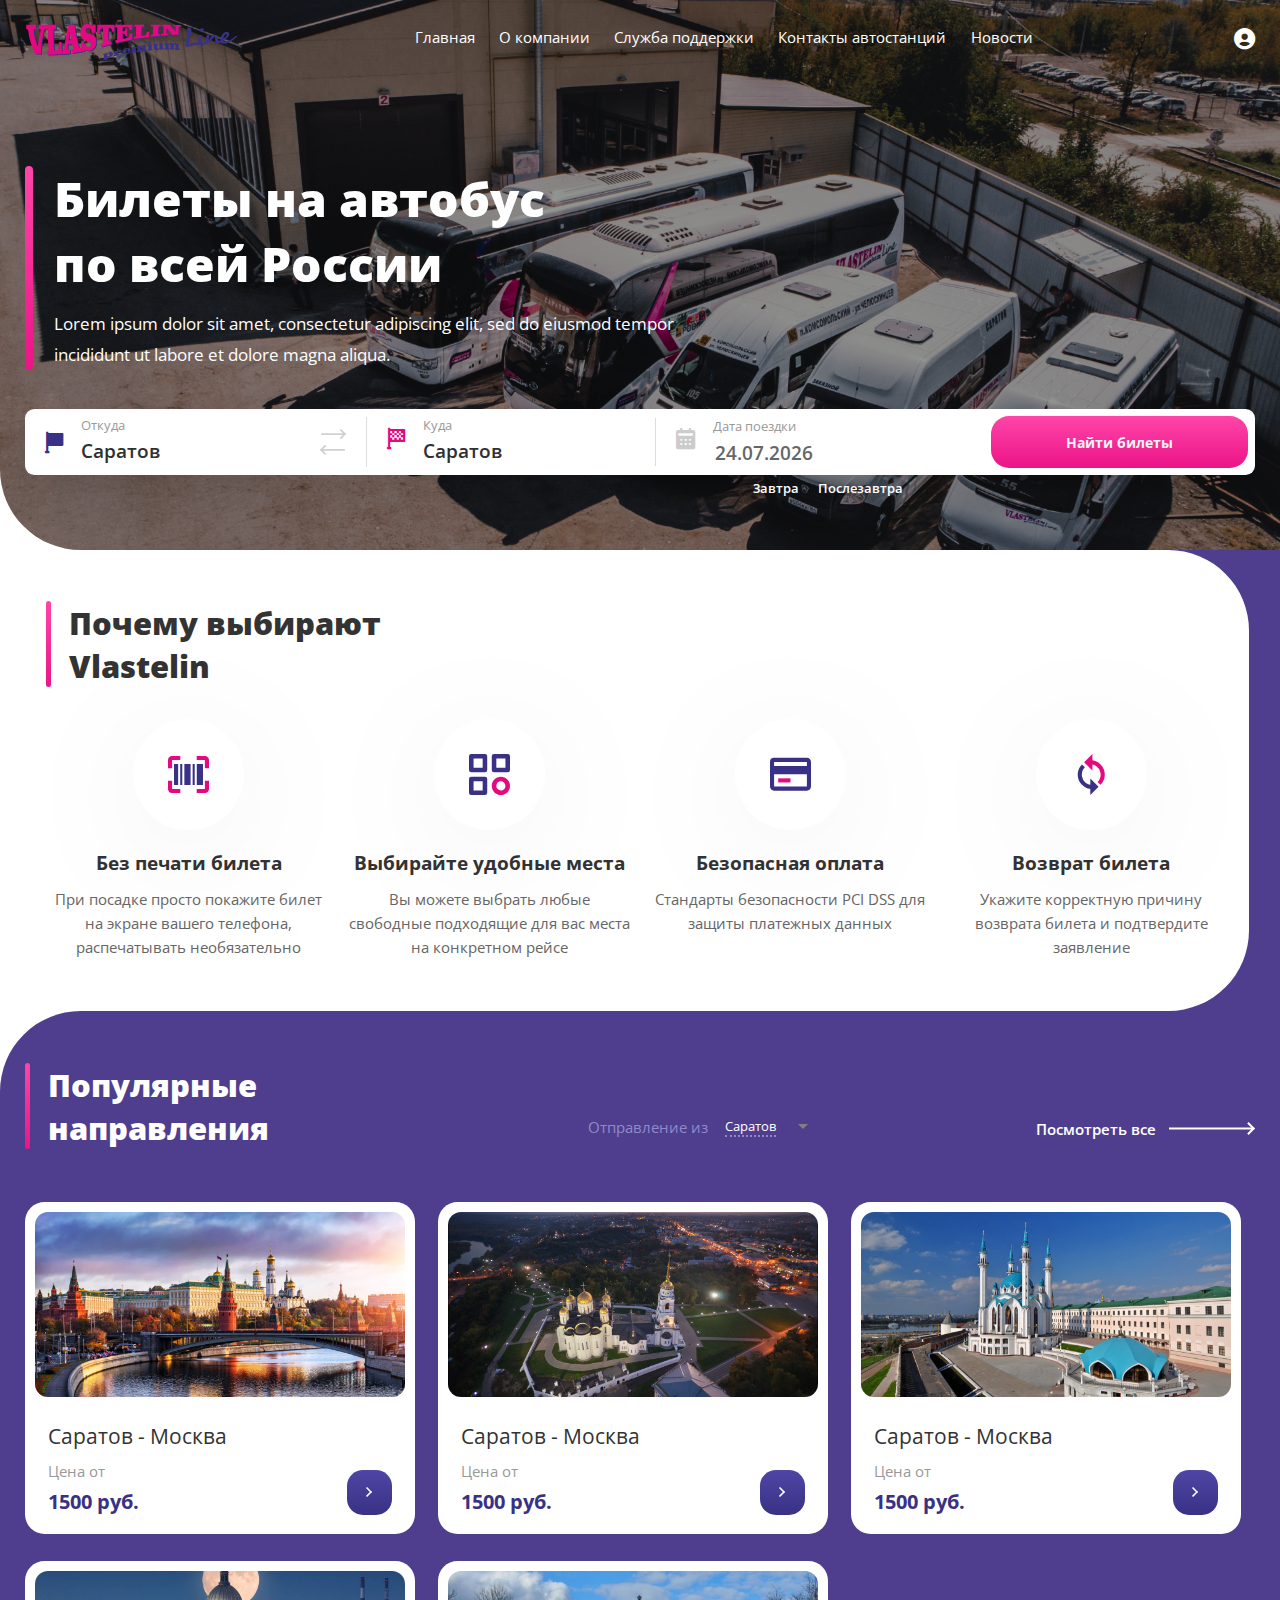
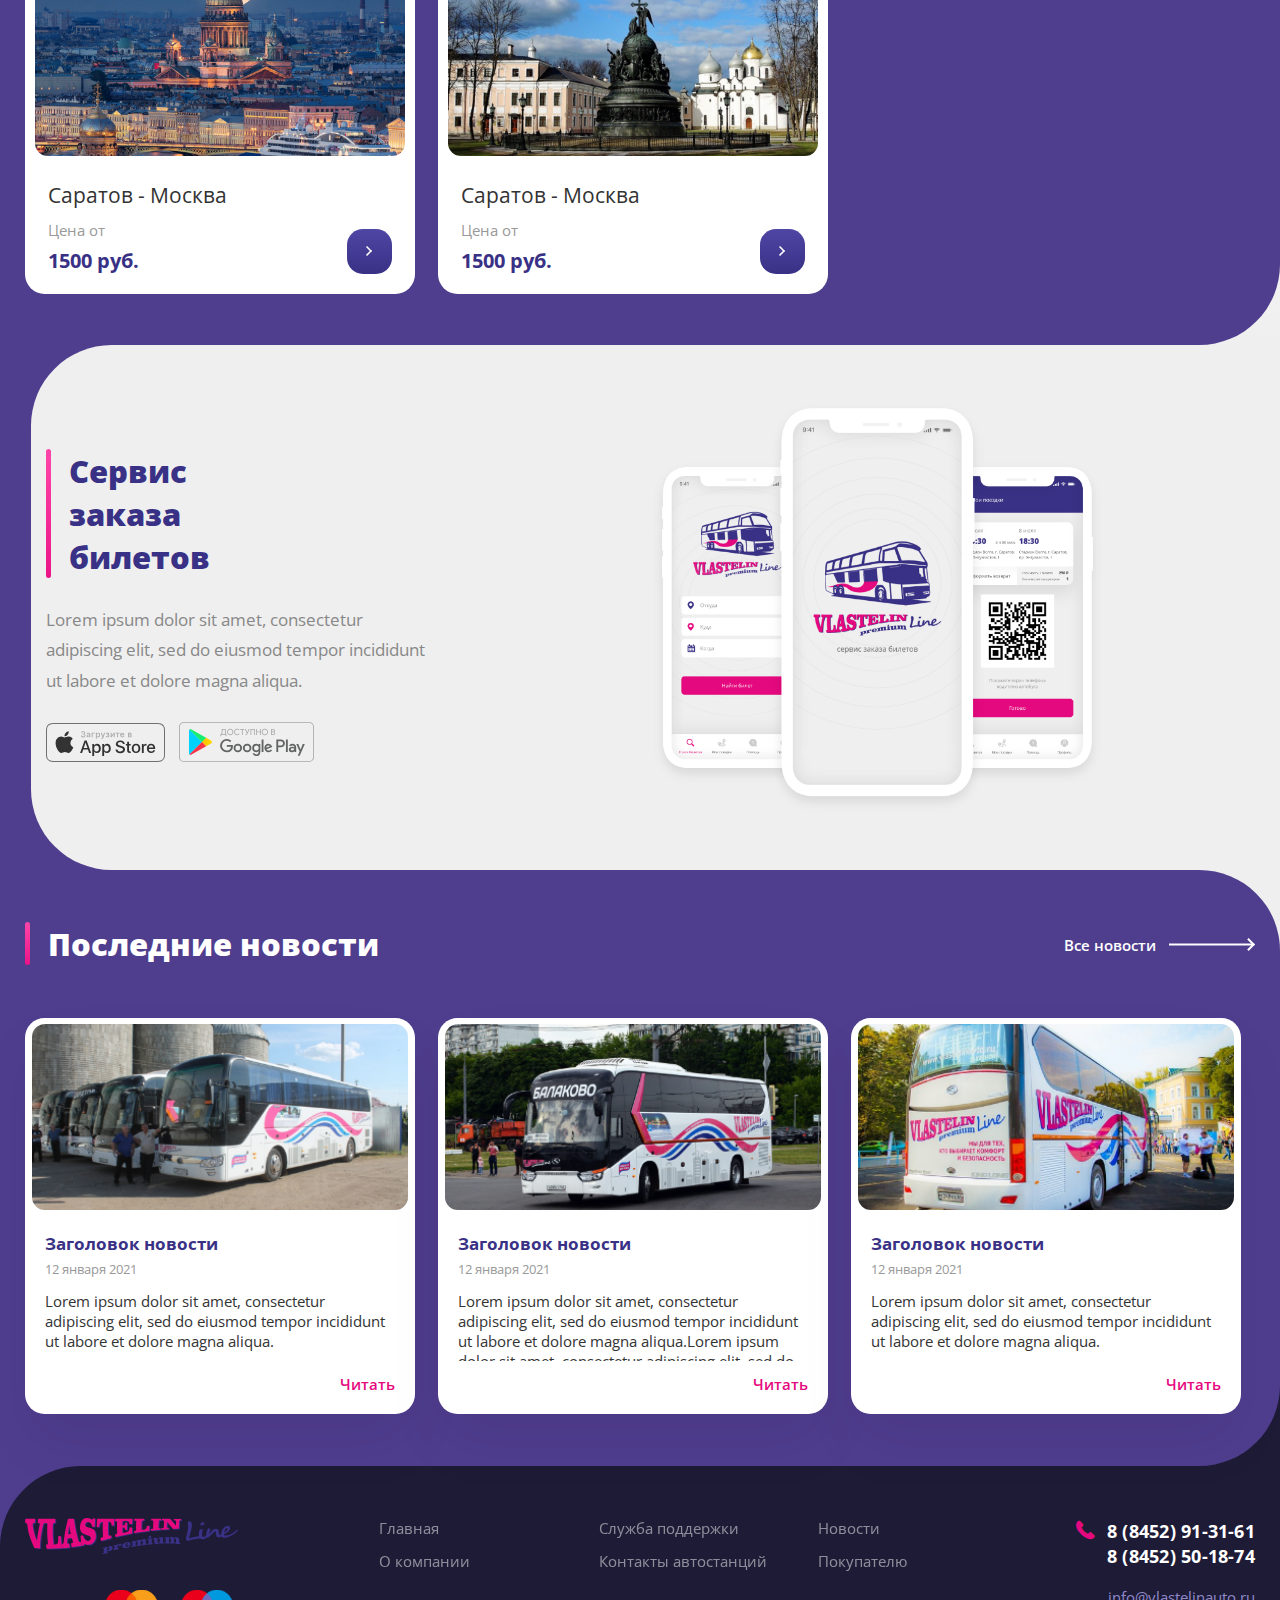
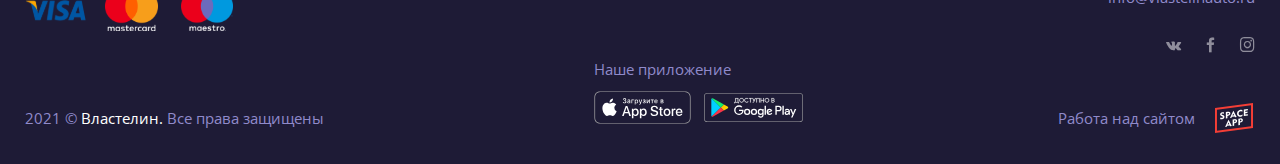
==== commit 519e5c42: "hgkj" ====
--- a/index.html
+++ b/index.html
@@ -346,54 +346,16 @@
         <form class="modal__container" id="modal__cabinet" >
             <img class="modal__logo" src="./img/logo.svg" alt="">
             <div class="modal__title">
-                Введите свой адрес электронной почты
+                Введите свой адрес 
+электронной почты
             </div>
                 <div class="modal__item">
                     <input type="text" class="modal__input input input--border input--width" placeholder="Введите e-mail">
                 </div>
-                <div class="modal__policy">
-                    <input type="checkbox" name="seat[]" id="seat1">
-                        <label class="checkbox modal__checkbox" for="seat1">
-                            Согласен с политикой обработки 
-    персональных данных
-                        </label>
-                </div>
-                <div class="modal__item"><button type="submit" href="#modal__code" rel="nofollow" class="modal__button modalButton-js modal__button--pink modal__button--noMargin modalbox">
+                <div class="modal__item"><a href="#" class="modal__button modal__button--pink modal__button--noMargin">
                     Далее
-                    </button>
-                    <a class="modal__link">Уже есть аккаунт</a></div>
-        </div>
-        </form>
-    </div>
-    <div class="modal">
-        <form class="modal__container" id="modal__code" >
-        <img class="modal__logo" src="./img/logo.svg" alt="">
-        <div class="modal__title">
-            Введите код
-подтверждения 
-        </div>
-            <div class="modal__item">
-                <input type="text" class="modal__input input input--num input--border input--width">
-            </div>
-            <div class="modal__text">На указанную вами почту было отправлено сообщение с кодом подтверждения</div>
-            <div class="modal__item"><button type="submit" href="#modal__message" class="modalButton-js modal__button modal__button--pink modal__button--noMargin modalbox">
-                Далее
-                </button>
-            <a href="" class="modal__link">Уже есть аккаунт</a></div>
-        </div>
-        </form>
-    </div>
-    <div class="modal">
-        <form class="modal__container" id="modal__message" >
-            <div class="modal__caption">
-                Мы рады что Вы пользуетесь 
-            услугами нашей компании
-            <div class="modal__item">
-            <button class="modal__button modalButton-js modal__button--pink modal__button--noMargin">
-                ОК
-            </button>
-        </div>
-            </form>
+                    </a>
+                    <a href="" class="modal__link">Уже есть аккаунт</a></div>
         </div>
         </form>
     </div>
@@ -402,7 +364,6 @@
     <script src="./plugins/jQueryFormStyler-master/jquery.formstyler.min.js"></script>
     <script type="text/javascript" src="./js/selectize.js"></script>
     <script src="./plugins/datepicker/dist/js/datepicker.min.js"></script>
-    <script src="./plugins/maskedinput/jquery.maskedinput.min.js"></script>
     <script src="./js/script.js "></script>
 </body>
 </html>--- a/css/style.css
+++ b/css/style.css
@@ -1,10 +1,2 @@
-<<<<<<< HEAD
-@import url("https://fonts.googleapis.com/css2?family=Open+Sans:wght@400;600;700;800&display=swap");.none{display:none}*{box-sizing:border-box;margin:0}a{text-decoration:none;color:#333333;cursor:pointer}ul{list-style-type:none;padding-left:0}input,button{outline:none;border:none;background:none;resize:none}body{background-color:#ffffff;color:#333333;font-family:"Open Sans";font-size:14px;font-weight:normal;font-style:normal;line-height:normal}@media (min-width: 992px){body{font-size:calc( .00216 * 100vw + 11.86207px)}}@media (min-width: 1920px){body{font-size:16px}}input[type="date"]::-webkit-inner-spin-button,input[type="date"]::-webkit-calendar-picker-indicator{display:none;-webkit-appearance:none}input[type=radio],input[type=checkbox]{opacity:0;position:absolute}input[type=radio]:checked+.checkbox::before,input[type=checkbox]:checked+.checkbox::before{background-color:#393185;background-image:url("../img/icon/checkbox__check.svg");background-repeat:no-repeat;background-position:50% 55%}.overflow{height:100vh;min-height:100vh;overflow:hidden}.text--lightBlue{font-size:16px;color:#908acb}.text--white{font-size:1rem;line-height:1.375rem;color:#fff}.tickets{background-color:#EFEFEF}.tickets__substrate{background-image:linear-gradient(to bottom, #fff 50%, #1E1B36 50%)}.tickets__content{border-top-left-radius:0px;border-bottom-right-radius:0px;padding-top:30px;padding-bottom:30px;background-color:#EFEFEF}@media (min-width: 992px){.tickets__content{border-top-left-radius:calc( .28017 * 100vw + -277.93103px)}}@media (min-width: 1920px){.tickets__content{border-top-left-radius:260px}}@media (min-width: 992px){.tickets__content{border-bottom-right-radius:calc( .28017 * 100vw + -277.93103px)}}@media (min-width: 1920px){.tickets__content{border-bottom-right-radius:260px}}@media (min-width: 992px){.tickets__content{padding-top:calc( .05388 * 100vw + -23.44828px)}}@media (min-width: 1920px){.tickets__content{padding-top:80px}}@media (min-width: 992px){.tickets__content{padding-bottom:calc( .15086 * 100vw + -119.65517px)}}@media (min-width: 1920px){.tickets__content{padding-bottom:170px}}.tickets__card{margin-top:5px;padding:15px;border-radius:15px;width:100%;background-color:#fff;justify-content:space-between;display:flex;flex-wrap:nowrap;box-shadow:0px 20px 40px rgba(0,0,0,0.05)}@media (min-width: 992px){.tickets__card{margin-top:calc( .00539 * 100vw + -.34483px)}}@media (min-width: 1920px){.tickets__card{margin-top:10px}}@media (min-width: 992px){.tickets__card{padding:calc( .01616 * 100vw + -1.03448px)}}@media (min-width: 1920px){.tickets__card{padding:30px}}@media (min-width: 992px){.tickets__card{border-radius:calc( .01616 * 100vw + -1.03448px)}}@media (min-width: 1920px){.tickets__card{border-radius:30px}}.tickets__card:hover{box-shadow:0px 25px 80px rgba(0,0,0,0.1)}.tickets__date{font-size:18px;color:#666}@media (min-width: 992px){.tickets__date{font-size:calc( .00216 * 100vw + 15.86207px)}}@media (min-width: 1920px){.tickets__date{font-size:20px}}.tickets__time{margin-top:5px;padding-top:5px;font-size:28px;border-top:1px dashed rgba(221,221,221,0.5);font-weight:800;color:#393185}@media (min-width: 992px){.tickets__time{margin-top:calc( .00539 * 100vw + -.34483px)}}@media (min-width: 1920px){.tickets__time{margin-top:10px}}@media (min-width: 992px){.tickets__time{padding-top:calc( .00539 * 100vw + -.34483px)}}@media (min-width: 1920px){.tickets__time{padding-top:10px}}@media (min-width: 992px){.tickets__time{font-size:calc( .00431 * 100vw + 23.72414px)}}@media (min-width: 1920px){.tickets__time{font-size:32px}}.tickets__destination{margin-top:5px;font-size:12px;line-height:19px;width:200px;color:#999}@media (min-width: 992px){.tickets__destination{margin-top:calc( .00539 * 100vw + -.34483px)}}@media (min-width: 1920px){.tickets__destination{margin-top:10px}}@media (min-width: 992px){.tickets__destination{font-size:calc( .00216 * 100vw + 9.86207px)}}@media (min-width: 1920px){.tickets__destination{font-size:14px}}@media (min-width: 992px){.tickets__destination{line-height:calc( .00216 * 100vw + 16.86207px)}}@media (min-width: 1920px){.tickets__destination{line-height:21px}}.tickets__title{font-size:12px;line-height:19px;margin-bottom:10px;width:185px;color:#999}@media (min-width: 992px){.tickets__title{font-size:calc( .00216 * 100vw + 9.86207px)}}@media (min-width: 1920px){.tickets__title{font-size:14px}}@media (min-width: 992px){.tickets__title{line-height:calc( .00216 * 100vw + 16.86207px)}}@media (min-width: 1920px){.tickets__title{line-height:21px}}@media (min-width: 992px){.tickets__title{margin-bottom:calc( .01078 * 100vw + -.68966px)}}@media (min-width: 1920px){.tickets__title{margin-bottom:20px}}@media (min-width: 992px){.tickets__title{width:calc( .03233 * 100vw + 152.93103px)}}@media (min-width: 1920px){.tickets__title{width:215px}}.tickets__price{display:flex;flex-direction:column}.tickets__priceText{font-size:12px;line-height:19px;color:#999}@media (min-width: 992px){.tickets__priceText{font-size:calc( .00216 * 100vw + 9.86207px)}}@media (min-width: 1920px){.tickets__priceText{font-size:14px}}@media (min-width: 992px){.tickets__priceText{line-height:calc( .00216 * 100vw + 16.86207px)}}@media (min-width: 1920px){.tickets__priceText{line-height:21px}}.tickets__Movetime{font-size:12px;line-height:19px;display:flex;flex-direction:column}@media (min-width: 992px){.tickets__Movetime{font-size:calc( .00216 * 100vw + 9.86207px)}}@media (min-width: 1920px){.tickets__Movetime{font-size:14px}}@media (min-width: 992px){.tickets__Movetime{line-height:calc( .00216 * 100vw + 16.86207px)}}@media (min-width: 1920px){.tickets__Movetime{line-height:21px}}.tickets__priceNum{font-size:18px;line-height:28px;color:#393185;font-weight:700}@media (min-width: 992px){.tickets__priceNum{font-size:calc( .00216 * 100vw + 15.86207px)}}@media (min-width: 1920px){.tickets__priceNum{font-size:20px}}@media (min-width: 992px){.tickets__priceNum{line-height:calc( .00431 * 100vw + 23.72414px)}}@media (min-width: 1920px){.tickets__priceNum{line-height:32px}}.tickets__timeNum{font-weight:700;font-size:14px;line-height:28px}@media (min-width: 992px){.tickets__timeNum{font-size:calc( .00216 * 100vw + 11.86207px)}}@media (min-width: 1920px){.tickets__timeNum{font-size:16px}}@media (min-width: 992px){.tickets__timeNum{line-height:calc( .00431 * 100vw + 23.72414px)}}@media (min-width: 1920px){.tickets__timeNum{line-height:32px}}.tickets__buy{display:flex;flex-direction:column;justify-content:space-between;font-weight:700;font-size:18px;color:#f4f4f4}@media (min-width: 992px){.tickets__buy{font-size:calc( .00216 * 100vw + 15.86207px)}}@media (min-width: 1920px){.tickets__buy{font-size:20px}}.tickets__total{display:flex;flex-direction:column;justify-content:space-between}.tickets__sort{padding-top:25px;padding-bottom:25px;display:flex;justify-content:space-between}@media (min-width: 992px){.tickets__sort{padding-top:calc( .02694 * 100vw + -1.72414px)}}@media (min-width: 1920px){.tickets__sort{padding-top:50px}}@media (min-width: 992px){.tickets__sort{padding-bottom:calc( .02694 * 100vw + -1.72414px)}}@media (min-width: 1920px){.tickets__sort{padding-bottom:50px}}.tickets__sort-title{margin-right:15px}@media (min-width: 992px){.tickets__sort-title{margin-right:calc( .01616 * 100vw + -1.03448px)}}@media (min-width: 1920px){.tickets__sort-title{margin-right:30px}}.tickets__Input-sortBy{border-radius:10px;background-color:#fff}@media (min-width: 992px){.tickets__Input-sortBy{border-radius:calc( .01078 * 100vw + -.68966px)}}@media (min-width: 1920px){.tickets__Input-sortBy{border-radius:20px}}.tickets__Input-sortBy--border{border:1px solid #cccccc}.tickets__Input-show{border-radius:10px;background-color:#fff}@media (min-width: 992px){.tickets__Input-show{border-radius:calc( .01078 * 100vw + -.68966px)}}@media (min-width: 1920px){.tickets__Input-show{border-radius:20px}}.tickets__sortBy{display:flex;align-items:center}.tickets__sortBy .selected{background-color:#fff}.tickets__sortBy .dropdown{width:100%;z-index:11}.tickets__sortBy ul{width:100%;border-top-width:0;border-bottom-width:1px;border-left-width:1px;border-right-width:1px;border-style:solid;border-color:#CCCCCC;border-bottom-left-radius:10px;border-bottom-right-radius:10px;background-color:#fff}.tickets__sortBy ul li{padding-top:10px;padding-bottom:10px;padding-left:20px;cursor:pointer}.tickets__sortBy ul li:hover{background-color:#efefef}.tickets__show{display:flex;align-items:center}.tickets__show .selected{background-color:#fff}.tickets__show ul{width:100%;border-top-width:0;border-bottom-width:1px;border-left-width:1px;border-right-width:1px;border-style:solid;border-color:#CCCCCC;border-bottom-left-radius:10px;border-bottom-right-radius:10px;scrollbar-width:none;background-color:#fff}.tickets__show ul li{padding-top:10px;padding-bottom:10px;padding-left:20px;cursor:pointer}.tickets__show ul li:hover{background-color:#efefef}.select-js-main .selectize-dropdown{z-index:11}.jq-selectbox__trigger-arrow{display:block;width:10px;height:5px;background-image:url("./../img/icon/arrow_down.svg");background-repeat:no-repeat;background-position:center;background-size:contain;margin-left:10px}@media (min-width: 992px){.jq-selectbox__trigger-arrow{margin-left:calc( .01078 * 100vw + -.68966px)}}@media (min-width: 1920px){.jq-selectbox__trigger-arrow{margin-left:20px}}.jq-selectbox__select{padding-top:10px;padding-bottom:10px;padding-left:15px;padding-right:15px;cursor:pointer;display:flex;align-items:center;z-index:9}@media (min-width: 992px){.jq-selectbox__select{padding-top:calc( .01078 * 100vw + -.68966px)}}@media (min-width: 1920px){.jq-selectbox__select{padding-top:20px}}@media (min-width: 992px){.jq-selectbox__select{padding-bottom:calc( .01078 * 100vw + -.68966px)}}@media (min-width: 1920px){.jq-selectbox__select{padding-bottom:20px}}@media (min-width: 992px){.jq-selectbox__select{padding-left:calc( .01616 * 100vw + -1.03448px)}}@media (min-width: 1920px){.jq-selectbox__select{padding-left:30px}}@media (min-width: 992px){.jq-selectbox__select{padding-right:calc( .01616 * 100vw + -1.03448px)}}@media (min-width: 1920px){.jq-selectbox__select{padding-right:30px}}.jq-selectbox__styler{border-radius:10px}@media (min-width: 992px){.jq-selectbox__styler{border-radius:calc( .01078 * 100vw + -.68966px)}}@media (min-width: 1920px){.jq-selectbox__styler{border-radius:20px}}.jq-selectbox__dropdown{width:100%;margin-top:-5px}@media (min-width: 992px){.jq-selectbox__dropdown{margin-top:calc( -.00431 * 100vw + -.72414px)}}@media (min-width: 1920px){.jq-selectbox__dropdown{margin-top:-9px}}.breadCrumbs{display:flex;font-size:14px;margin-bottom:20px;align-items:center}@media (min-width: 992px){.breadCrumbs{font-size:calc( .00216 * 100vw + 11.86207px)}}@media (min-width: 1920px){.breadCrumbs{font-size:16px}}@media (min-width: 992px){.breadCrumbs{margin-bottom:calc( .06466 * 100vw + -44.13793px)}}@media (min-width: 1920px){.breadCrumbs{margin-bottom:80px}}.path{color:#999}.crumb{background-color:#e5097f;display:block;margin-left:15px;margin-right:15px;width:3px;height:3px;display:block;border-radius:50%}@media (min-width: 992px){.crumb{margin-left:calc( .01616 * 100vw + -1.03448px)}}@media (min-width: 1920px){.crumb{margin-left:30px}}@media (min-width: 992px){.crumb{margin-right:calc( .01616 * 100vw + -1.03448px)}}@media (min-width: 1920px){.crumb{margin-right:30px}}@media (min-width: 992px){.crumb{width:calc( .00323 * 100vw + -.2069px)}}@media (min-width: 1920px){.crumb{width:6px}}@media (min-width: 992px){.crumb{height:calc( .00323 * 100vw + -.2069px)}}@media (min-width: 1920px){.crumb{height:6px}}.header{background-color:#ffffff;background-image:url("./../img/picture/background.svg");background-position:right;background-repeat:no-repeat;background-size:contain}.header--home{background-image:url("./../img/banner.png");border-bottom-left-radius:0px;padding-bottom:50px;background-position:center;background-size:cover}@media (min-width: 992px){.header--home{border-bottom-left-radius:calc( .28017 * 100vw + -277.93103px)}}@media (min-width: 1920px){.header--home{border-bottom-left-radius:260px}}@media (min-width: 992px){.header--home{padding-bottom:calc( .18858 * 100vw + -137.06897px)}}@media (min-width: 1920px){.header--home{padding-bottom:225px}}.header__navigation{width:100%;justify-content:space-between;display:flex;align-items:center;padding-top:15px;padding-bottom:15px}@media (min-width: 992px){.header__navigation{padding-top:calc( .02694 * 100vw + -11.72414px)}}@media (min-width: 1920px){.header__navigation{padding-top:40px}}@media (min-width: 992px){.header__navigation{padding-bottom:calc( .01616 * 100vw + -1.03448px)}}@media (min-width: 1920px){.header__navigation{padding-bottom:30px}}.header__navigation-logo img{width:180px;height:30px;object-fit:contain}@media (min-width: 992px){.header__navigation-logo img{width:calc( .11315 * 100vw + 67.75862px)}}@media (min-width: 1920px){.header__navigation-logo img{width:285px}}@media (min-width: 992px){.header__navigation-logo img{height:calc( .02047 * 100vw + 9.68966px)}}@media (min-width: 1920px){.header__navigation-logo img{height:49px}}.header__navigation-list{position:relative;display:flex}.header__navigation-list li{margin-right:15px;padding-bottom:10px;position:relative}@media (min-width: 992px){.header__navigation-list li{margin-right:calc( .03233 * 100vw + -17.06897px)}}@media (min-width: 1920px){.header__navigation-list li{margin-right:45px}}@media (min-width: 992px){.header__navigation-list li{padding-bottom:calc( .01078 * 100vw + -.68966px)}}@media (min-width: 1920px){.header__navigation-list li{padding-bottom:20px}}.header__navigation-list li::after{content:"";width:0;outline:1px solid transparent;display:block;position:absolute;transition:all 0.3s ease-in-out;left:50%;transform:translate(-50%);height:2px;bottom:0;border-radius:2px;background-color:#e5097f}@media (min-width: 992px){.header__navigation-list li::after{height:calc( .00216 * 100vw + -.13793px)}}@media (min-width: 1920px){.header__navigation-list li::after{height:4px}}.header__navigation-list li:hover::after{width:70%}.header__navigation-cabinet span{position:relative;top:-3px;font-size:20px}@media (min-width: 992px){.header__navigation-cabinet span{top:calc( -.00539 * 100vw + 2.34483px)}}@media (min-width: 1920px){.header__navigation-cabinet span{top:-8px}}@media (min-width: 992px){.header__navigation-cabinet span{font-size:calc( .00431 * 100vw + 15.72414px)}}@media (min-width: 1920px){.header__navigation-cabinet span{font-size:24px}}.header__navigation-cabinet span::before{transition:0.3s;color:#e5097f}.header__navigation-cabinet span:hover::before{color:#bd0065}.header__navigation-cabinet--home span::before{color:#ffffff}.header__navigation-cabinet--home span:hover::before{color:#e5097f}.header__navigation-link{font-size:14px}@media (min-width: 992px){.header__navigation-link{font-size:calc( .00216 * 100vw + 11.86207px)}}@media (min-width: 1920px){.header__navigation-link{font-size:16px}}.header__navigation-link--colorWhite{color:#fff}.header__navigation--black a{color:#333}.header__burger{display:none}.header__title{font-size:32px;width:375px;color:#fff;font-weight:800}@media (min-width: 992px){.header__title{font-size:calc( .05603 * 100vw + -23.58621px)}}@media (min-width: 1920px){.header__title{font-size:84px}}@media (min-width: 992px){.header__title{width:calc( .55172 * 100vw + -172.31034px)}}@media (min-width: 1920px){.header__title{width:887px}}.header__subtitle{margin-top:10px;width:590px;font-size:16px;line-height:28px;color:#fff}@media (min-width: 992px){.header__subtitle{margin-top:calc( .01078 * 100vw + -.68966px)}}@media (min-width: 1920px){.header__subtitle{margin-top:20px}}@media (min-width: 992px){.header__subtitle{width:calc( .30711 * 100vw + 285.34483px)}}@media (min-width: 1920px){.header__subtitle{width:875px}}@media (min-width: 992px){.header__subtitle{font-size:calc( .00216 * 100vw + 13.86207px)}}@media (min-width: 1920px){.header__subtitle{font-size:18px}}@media (min-width: 992px){.header__subtitle{line-height:calc( .00862 * 100vw + 19.44828px)}}@media (min-width: 1920px){.header__subtitle{line-height:36px}}.header__headline{margin-top:30px;position:relative;padding-left:20px}@media (min-width: 992px){.header__headline{margin-top:calc( .1778 * 100vw + -146.37931px)}}@media (min-width: 1920px){.header__headline{margin-top:195px}}@media (min-width: 992px){.header__headline{padding-left:calc( .03233 * 100vw + -12.06897px)}}@media (min-width: 1920px){.header__headline{padding-left:50px}}.header__headline::before{content:"";left:0px;width:6px;height:100%;border-radius:3px;background:linear-gradient(#ff45a9 0%, #eb1487 99.99%, #fd2498 100%);position:absolute}@media (min-width: 992px){.header__headline::before{width:calc( .00647 * 100vw + -.41379px)}}@media (min-width: 1920px){.header__headline::before{width:12px}}@media (min-width: 992px){.header__headline::before{border-radius:calc( .00323 * 100vw + -.2069px)}}@media (min-width: 1920px){.header__headline::before{border-radius:6px}}.header__buyTicket{position:relative}.header__ticket{align-items:center;margin-bottom:5px;padding-top:5px;padding-bottom:5px;margin-top:30px;border-radius:15px;width:100%;background:#fff;box-shadow:0px 20px 40px rgba(0,0,0,0.1);display:flex;color:#999}@media (min-width: 992px){.header__ticket{padding-top:calc( .00539 * 100vw + -.34483px)}}@media (min-width: 1920px){.header__ticket{padding-top:10px}}@media (min-width: 992px){.header__ticket{padding-bottom:calc( .00539 * 100vw + -.34483px)}}@media (min-width: 1920px){.header__ticket{padding-bottom:10px}}@media (min-width: 992px){.header__ticket{margin-top:calc( .03233 * 100vw + -2.06897px)}}@media (min-width: 1920px){.header__ticket{margin-top:60px}}@media (min-width: 992px){.header__ticket{border-radius:calc( .01616 * 100vw + -1.03448px)}}@media (min-width: 1920px){.header__ticket{border-radius:30px}}.header__tomorrow{display:flex;position:absolute;right:27%}.header__tomorrow-text{font-size:12px;font-weight:600;color:#fff;padding-bottom:5px;cursor:pointer;border-bottom:2px dotted transparent;margin-right:15px}@media (min-width: 992px){.header__tomorrow-text{font-size:calc( .00216 * 100vw + 9.86207px)}}@media (min-width: 1920px){.header__tomorrow-text{font-size:14px}}@media (min-width: 992px){.header__tomorrow-text{margin-right:calc( .01616 * 100vw + -1.03448px)}}@media (min-width: 1920px){.header__tomorrow-text{margin-right:30px}}.header__tomorrow-text:hover{border-bottom:2px dotted #908acb}.header__tomorrow-text--colorBlue{color:#393185}.header__from{font-size:12px;padding-left:15px;padding-right:5px;width:100%;display:flex;justify-content:space-between;align-items:center}@media (min-width: 992px){.header__from{font-size:calc( .00216 * 100vw + 9.86207px)}}@media (min-width: 1920px){.header__from{font-size:14px}}@media (min-width: 992px){.header__from{padding-left:calc( .01616 * 100vw + -1.03448px)}}@media (min-width: 1920px){.header__from{padding-left:30px}}@media (min-width: 992px){.header__from{padding-right:calc( .00539 * 100vw + -.34483px)}}@media (min-width: 1920px){.header__from{padding-right:10px}}.header__fromInputBlock{margin-left:15px;width:100%}@media (min-width: 992px){.header__fromInputBlock{margin-left:calc( .01078 * 100vw + 4.31034px)}}@media (min-width: 1920px){.header__fromInputBlock{margin-left:25px}}.header__fromInputBlock .selectize-input,.header__fromInputBlock .selectize-dropdown,.header__fromInputBlock .selectize-input input{font-size:18px;margin-top:3px;padding:0;font-weight:600;border:none;box-shadow:none;border-radius:none;line-height:normal}@media (min-width: 992px){.header__fromInputBlock .selectize-input,.header__fromInputBlock .selectize-dropdown,.header__fromInputBlock .selectize-input input{font-size:calc( .00216 * 100vw + 15.86207px)}}@media (min-width: 1920px){.header__fromInputBlock .selectize-input,.header__fromInputBlock .selectize-dropdown,.header__fromInputBlock .selectize-input input{font-size:20px}}@media (min-width: 992px){.header__fromInputBlock .selectize-input,.header__fromInputBlock .selectize-dropdown,.header__fromInputBlock .selectize-input input{margin-top:calc( .00323 * 100vw + -.2069px)}}@media (min-width: 1920px){.header__fromInputBlock .selectize-input,.header__fromInputBlock .selectize-dropdown,.header__fromInputBlock .selectize-input input{margin-top:6px}}.header__fromInputBlock .selectize-input.focus{box-shadow:none}.header__fromInputBlock .selectize-control{width:100%}.header__fromInputBlock .selectize-control.single .selectize-input:after{content:none}.header__fromInputWrapper{display:flex;align-items:center;width:20%}.header__from span{font-size:20px}@media (min-width: 992px){.header__from span{font-size:calc( .00539 * 100vw + 14.65517px)}}@media (min-width: 1920px){.header__from span{font-size:25px}}.header__date{border-left:1px solid #DDDDDD;padding-left:15px;width:25%}@media (min-width: 992px){.header__date{padding-left:calc( .01616 * 100vw + -1.03448px)}}@media (min-width: 1920px){.header__date{padding-left:30px}}.header__dateInputWrapper{display:flex}.header__dateInputWrapper span{font-size:20px}@media (min-width: 992px){.header__dateInputWrapper span{font-size:calc( .00431 * 100vw + 15.72414px)}}@media (min-width: 1920px){.header__dateInputWrapper span{font-size:24px}}.header__dateInput{width:100%;color:#666666;font-family:"Open Sans";font-size:18px;margin-top:3px;font-weight:600}@media (min-width: 992px){.header__dateInput{font-size:calc( .00216 * 100vw + 15.86207px)}}@media (min-width: 1920px){.header__dateInput{font-size:20px}}@media (min-width: 992px){.header__dateInput{margin-top:calc( .00323 * 100vw + -.2069px)}}@media (min-width: 1920px){.header__dateInput{margin-top:6px}}.header__dateInput::placeholder{color:#666}.header__dateInputBlock{margin-left:15px}@media (min-width: 992px){.header__dateInputBlock{margin-left:calc( .01078 * 100vw + 4.31034px)}}@media (min-width: 1920px){.header__dateInputBlock{margin-left:25px}}.header__where{width:25%;display:flex;align-items:center}.header__where img{width:25px;height:25px;margin-right:15px}@media (min-width: 992px){.header__where img{width:calc( .00539 * 100vw + 19.65517px)}}@media (min-width: 1920px){.header__where img{width:30px}}@media (min-width: 992px){.header__where img{height:calc( .00539 * 100vw + 19.65517px)}}@media (min-width: 1920px){.header__where img{height:30px}}@media (min-width: 992px){.header__where img{margin-right:calc( .01616 * 100vw + -1.03448px)}}@media (min-width: 1920px){.header__where img{margin-right:30px}}.header__whereInputWrapper{padding-left:15px;font-size:12px;border-left:1px solid #DDDDDD;display:flex;width:100%}@media (min-width: 992px){.header__whereInputWrapper{padding-left:calc( .01616 * 100vw + -1.03448px)}}@media (min-width: 1920px){.header__whereInputWrapper{padding-left:30px}}@media (min-width: 992px){.header__whereInputWrapper{font-size:calc( .00216 * 100vw + 9.86207px)}}@media (min-width: 1920px){.header__whereInputWrapper{font-size:14px}}.header__whereInputBlock{margin-left:15px;width:100%}@media (min-width: 992px){.header__whereInputBlock{margin-left:calc( .01078 * 100vw + 4.31034px)}}@media (min-width: 1920px){.header__whereInputBlock{margin-left:25px}}.header__whereInputBlock .selectize-input,.header__whereInputBlock .selectize-dropdown,.header__whereInputBlock .selectize-input input{font-size:18px;margin-top:3px;padding:0;font-weight:600;border:none;box-shadow:none;border-radius:none;line-height:normal}@media (min-width: 992px){.header__whereInputBlock .selectize-input,.header__whereInputBlock .selectize-dropdown,.header__whereInputBlock .selectize-input input{font-size:calc( .00216 * 100vw + 15.86207px)}}@media (min-width: 1920px){.header__whereInputBlock .selectize-input,.header__whereInputBlock .selectize-dropdown,.header__whereInputBlock .selectize-input input{font-size:20px}}@media (min-width: 992px){.header__whereInputBlock .selectize-input,.header__whereInputBlock .selectize-dropdown,.header__whereInputBlock .selectize-input input{margin-top:calc( .00323 * 100vw + -.2069px)}}@media (min-width: 1920px){.header__whereInputBlock .selectize-input,.header__whereInputBlock .selectize-dropdown,.header__whereInputBlock .selectize-input input{margin-top:6px}}.header__whereInputBlock .selectize-input.focus{box-shadow:none}.header__whereInputBlock .selectize-control{width:100%}.header__whereInputBlock .selectize-control.single .selectize-input:after{content:none}.header__where span{font-size:20px}@media (min-width: 992px){.header__where span{font-size:calc( .00539 * 100vw + 14.65517px)}}@media (min-width: 1920px){.header__where span{font-size:25px}}.button{text-align:center;width:150px;padding-top:14px;padding-bottom:13px;border-radius:15px;background-image:linear-gradient(#ff45a9 0%, #eb1487 99.99%, #fd2498 100%);font-size:12px;color:#f4f4f4;font-weight:700;display:block;transition:all .3s ease-in-out;background-size:100% 100%}@media (min-width: 992px){.button{width:calc( .1347 * 100vw + 16.37931px)}}@media (min-width: 1920px){.button{width:275px}}@media (min-width: 992px){.button{padding-top:calc( .01078 * 100vw + 3.31034px)}}@media (min-width: 1920px){.button{padding-top:24px}}@media (min-width: 992px){.button{padding-bottom:calc( .01078 * 100vw + 2.31034px)}}@media (min-width: 1920px){.button{padding-bottom:23px}}@media (min-width: 992px){.button{border-radius:calc( .01078 * 100vw + 4.31034px)}}@media (min-width: 1920px){.button{border-radius:25px}}@media (min-width: 992px){.button{font-size:calc( .00862 * 100vw + 3.44828px)}}@media (min-width: 1920px){.button{font-size:20px}}.button:hover{background-position:0 100%;background-size:100% 200%}.button--contact{width:180px;padding-top:10px;padding-bottom:10px;margin-top:20px}@media (min-width: 992px){.button--contact{width:calc( .1875 * 100vw + -6px)}}@media (min-width: 1920px){.button--contact{width:354px}}@media (min-width: 992px){.button--contact{padding-top:calc( .00862 * 100vw + 1.44828px)}}@media (min-width: 1920px){.button--contact{padding-top:18px}}@media (min-width: 992px){.button--contact{padding-bottom:calc( .00862 * 100vw + 1.44828px)}}@media (min-width: 1920px){.button--contact{padding-bottom:18px}}@media (min-width: 992px){.button--contact{margin-top:calc( .02155 * 100vw + -1.37931px)}}@media (min-width: 1920px){.button--contact{margin-top:40px}}.button--route{font-weight:normal;text-align:center;padding-top:10px;padding-bottom:10px;border-radius:15px;width:100%;background:linear-gradient(#4f46a5 0%, #393185 100%)}@media (min-width: 992px){.button--route{padding-top:calc( .0097 * 100vw + .37931px)}}@media (min-width: 1920px){.button--route{padding-top:19px}}@media (min-width: 992px){.button--route{padding-bottom:calc( .0097 * 100vw + .37931px)}}@media (min-width: 1920px){.button--route{padding-bottom:19px}}@media (min-width: 992px){.button--route{border-radius:calc( .00323 * 100vw + 11.7931px)}}@media (min-width: 1920px){.button--route{border-radius:18px}}.title{font-size:24px;text-align:left;font-weight:800}@media (min-width: 992px){.title{font-size:calc( .02586 * 100vw + -1.65517px)}}@media (min-width: 1920px){.title{font-size:48px}}.title__link{font-weight:600;font-size:14px;padding-bottom:10px;color:#fff}@media (min-width: 992px){.title__link{font-size:calc( .00216 * 100vw + 11.86207px)}}@media (min-width: 1920px){.title__link{font-size:16px}}.title__line{padding-left:15px;position:relative}@media (min-width: 992px){.title__line{padding-left:calc( .02694 * 100vw + -11.72414px)}}@media (min-width: 1920px){.title__line{padding-left:40px}}.title__line--flex{display:flex;justify-content:space-between;align-items:flex-end}.title__line a{transition:0.3s;color:#fff}.title__line a:hover{color:#e5097f}.title__line a:hover img{transform:translateX(15px)}.title__line img{margin-left:10px;transition:0.3s}@media (min-width: 992px){.title__line img{margin-left:calc( .01078 * 100vw + -.68966px)}}@media (min-width: 1920px){.title__line img{margin-left:20px}}.title__line::before{content:"";width:4px;border-radius:2px;background:linear-gradient(#ff45a9 0%, #eb1487 99.99%, #fd2498 100%);height:100%;position:absolute;left:0}@media (min-width: 992px){.title__line::before{width:calc( .00431 * 100vw + -.27586px)}}@media (min-width: 1920px){.title__line::before{width:8px}}@media (min-width: 992px){.title__line::before{border-radius:calc( .00216 * 100vw + -.13793px)}}@media (min-width: 1920px){.title__line::before{border-radius:4px}}.title--widthMin{width:180px}@media (min-width: 992px){.title--widthMin{width:calc( .19397 * 100vw + -12.41379px)}}@media (min-width: 1920px){.title--widthMin{width:360px}}.title--widthMax{width:250px}@media (min-width: 992px){.title--widthMax{width:calc( .2694 * 100vw + -17.24138px)}}@media (min-width: 1920px){.title--widthMax{width:500px}}.title--colorWhite{color:#fff}.title--colorBlue{color:#393185}.title--small{font-size:20px}@media (min-width: 992px){.title--small{font-size:calc( .01293 * 100vw + 7.17241px)}}@media (min-width: 1920px){.title--small{font-size:32px}}.title__outgo{display:flex;align-items:center}.title__outgo .selectize-control .selectize-input input:focus{width:50px !important}.title__outgo-input{margin-top:5px}.title__outgo-input .selectize-input{box-shadow:none;padding-right:35px}@media (min-width: 992px){.title__outgo-input .selectize-input{padding-right:calc( 0 * 100vw + 35px)}}@media (min-width: 1920px){.title__outgo-input .selectize-input{padding-right:35px}}.title__outgo-input .selectize-input .item{color:#fff;border-bottom:2px dotted #908ACB}.title__outgo-input .selectize-input.full{background-color:transparent;border-style:none}.title__outgo .dropdown{width:100%}.title__outgo ul{width:100%;border-top-width:0;border-bottom-width:1px;border-left-width:1px;border-right-width:1px;border-style:solid;border-color:#CCCCCC;border-bottom-left-radius:10px;border-bottom-right-radius:10px;scrollbar-width:none;background-color:#fff}.title__outgo ul li{padding-top:10px;padding-bottom:10px;padding-left:20px;cursor:pointer}.title__outgo ul li:hover{background-color:#efefef}.title__outgoText{margin-right:7px;color:#908ACB}@media (min-width: 992px){.title__outgoText{margin-right:calc( .00862 * 100vw + -1.55172px)}}@media (min-width: 1920px){.title__outgoText{margin-right:15px}}.subtitle{font-size:14px;color:#999;margin-top:10px}@media (min-width: 992px){.subtitle{font-size:calc( .00216 * 100vw + 11.86207px)}}@media (min-width: 1920px){.subtitle{font-size:16px}}@media (min-width: 992px){.subtitle{margin-top:calc( .01078 * 100vw + -.68966px)}}@media (min-width: 1920px){.subtitle{margin-top:20px}}.subtitle--marginLeft{margin-left:15px;line-height:28px}@media (min-width: 992px){.subtitle--marginLeft{margin-left:calc( .02694 * 100vw + -11.72414px)}}@media (min-width: 1920px){.subtitle--marginLeft{margin-left:40px}}@media (min-width: 992px){.subtitle--marginLeft{line-height:calc( .00431 * 100vw + 23.72414px)}}@media (min-width: 1920px){.subtitle--marginLeft{line-height:32px}}.advantages{background-color:#4F3D8E;width:100%;padding-right:0px}@media (min-width: 992px){.advantages{padding-right:calc( .10776 * 100vw + -106.89655px)}}@media (min-width: 1920px){.advantages{padding-right:100px}}.advantages__content{padding-top:30px;padding-bottom:30px;width:100%;background-color:#fff;border-top-right-radius:0px;border-bottom-right-radius:0px}@media (min-width: 992px){.advantages__content{padding-top:calc( .07543 * 100vw + -44.82759px)}}@media (min-width: 1920px){.advantages__content{padding-top:100px}}@media (min-width: 992px){.advantages__content{padding-bottom:calc( .07543 * 100vw + -44.82759px)}}@media (min-width: 1920px){.advantages__content{padding-bottom:100px}}@media (min-width: 992px){.advantages__content{border-top-right-radius:calc( .28017 * 100vw + -277.93103px)}}@media (min-width: 1920px){.advantages__content{border-top-right-radius:260px}}@media (min-width: 992px){.advantages__content{border-bottom-right-radius:calc( .28017 * 100vw + -277.93103px)}}@media (min-width: 1920px){.advantages__content{border-bottom-right-radius:260px}}.advantages__contentOffset{padding-left:0px}@media (min-width: 992px){.advantages__contentOffset{padding-left:calc( .10776 * 100vw + -106.89655px)}}@media (min-width: 1920px){.advantages__contentOffset{padding-left:100px}}.advantages__points{display:flex;width:100%;justify-content:space-between;margin-top:20px}@media (min-width: 992px){.advantages__points{margin-top:calc( .06466 * 100vw + -44.13793px)}}@media (min-width: 1920px){.advantages__points{margin-top:80px}}.advantages__point{display:flex;width:24%;align-items:center;flex-direction:column}.advantages__Img{display:flex;align-items:center;justify-content:center;border-radius:50%;background:#fff;width:85px;height:85px;filter:drop-shadow(0px 20px 60px rgba(0,0,0,0.05))}@media (min-width: 992px){.advantages__Img{width:calc( .09159 * 100vw + -5.86207px)}}@media (min-width: 1920px){.advantages__Img{width:170px}}@media (min-width: 992px){.advantages__Img{height:calc( .09159 * 100vw + -5.86207px)}}@media (min-width: 1920px){.advantages__Img{height:170px}}.advantages__Img-icon{width:30px;height:30px}@media (min-width: 992px){.advantages__Img-icon{width:calc( .03664 * 100vw + -6.34483px)}}@media (min-width: 1920px){.advantages__Img-icon{width:64px}}@media (min-width: 992px){.advantages__Img-icon{height:calc( .03664 * 100vw + -6.34483px)}}@media (min-width: 1920px){.advantages__Img-icon{height:64px}}.advantages__pointTitle{margin-top:15px;font-size:18px;text-align:center;font-weight:700}@media (min-width: 992px){.advantages__pointTitle{margin-top:calc( .01616 * 100vw + -1.03448px)}}@media (min-width: 1920px){.advantages__pointTitle{margin-top:30px}}@media (min-width: 992px){.advantages__pointTitle{font-size:calc( .00216 * 100vw + 15.86207px)}}@media (min-width: 1920px){.advantages__pointTitle{font-size:20px}}.advantages__pointText{font-size:14px;line-height:22px;margin-top:10px;text-align:center;color:#666}@media (min-width: 992px){.advantages__pointText{font-size:calc( .00216 * 100vw + 11.86207px)}}@media (min-width: 1920px){.advantages__pointText{font-size:16px}}@media (min-width: 992px){.advantages__pointText{line-height:calc( .00647 * 100vw + 15.58621px)}}@media (min-width: 1920px){.advantages__pointText{line-height:28px}}@media (min-width: 992px){.advantages__pointText{margin-top:calc( .01078 * 100vw + -.68966px)}}@media (min-width: 1920px){.advantages__pointText{margin-top:20px}}.popDirections{background-color:#fff;width:100%;background-image:linear-gradient(to bottom, #fff 50%, #efefef 100%)}.popDirections__content{padding-top:30px;padding-bottom:30px;border-top-left-radius:0px;border-bottom-right-radius:0px;width:100%;background-color:#4F3D8E}@media (min-width: 992px){.popDirections__content{padding-top:calc( .07543 * 100vw + -44.82759px)}}@media (min-width: 1920px){.popDirections__content{padding-top:100px}}@media (min-width: 992px){.popDirections__content{padding-bottom:calc( .07543 * 100vw + -44.82759px)}}@media (min-width: 1920px){.popDirections__content{padding-bottom:100px}}@media (min-width: 992px){.popDirections__content{border-top-left-radius:calc( .28017 * 100vw + -277.93103px)}}@media (min-width: 1920px){.popDirections__content{border-top-left-radius:260px}}@media (min-width: 992px){.popDirections__content{border-bottom-right-radius:calc( .28017 * 100vw + -277.93103px)}}@media (min-width: 1920px){.popDirections__content{border-bottom-right-radius:260px}}.popDirections__cards{margin-top:20px;display:flex;flex-wrap:wrap}@media (min-width: 992px){.popDirections__cards{margin-top:calc( .02155 * 100vw + -1.37931px)}}@media (min-width: 1920px){.popDirections__cards{margin-top:40px}}.popDirections__card{background-color:#fff;width:31.7%;transition:all 0.3s ease-in-out;border-radius:15px;padding:10px;padding-bottom:15px;margin-right:20px;margin-top:20px;position:relative;top:0}@media (min-width: 992px){.popDirections__card{border-radius:calc( .01616 * 100vw + -1.03448px)}}@media (min-width: 1920px){.popDirections__card{border-radius:30px}}@media (min-width: 992px){.popDirections__card{padding-bottom:calc( .01616 * 100vw + -1.03448px)}}@media (min-width: 1920px){.popDirections__card{padding-bottom:30px}}@media (min-width: 992px){.popDirections__card{margin-right:calc( .01078 * 100vw + 9.31034px)}}@media (min-width: 1920px){.popDirections__card{margin-right:30px}}@media (min-width: 992px){.popDirections__card{margin-top:calc( .02155 * 100vw + -1.37931px)}}@media (min-width: 1920px){.popDirections__card{margin-top:40px}}.popDirections__card-img{width:100%;height:170px;border-radius:10px;object-fit:cover}@media (min-width: 992px){.popDirections__card-img{height:calc( .05388 * 100vw + 116.55172px)}}@media (min-width: 1920px){.popDirections__card-img{height:220px}}@media (min-width: 992px){.popDirections__card-img{border-radius:calc( .01078 * 100vw + -.68966px)}}@media (min-width: 1920px){.popDirections__card-img{border-radius:20px}}.popDirections__card:nth-child(3n){margin-right:0}.popDirections__card:hover{top:-20px}.popDirections__card:hover .goButton{width:100px;border-radius:15px;height:45px;background:linear-gradient(#ff45a9 0%, #eb1487 99.99%, #fd2498 100%)}@media (min-width: 992px){.popDirections__card:hover .goButton{width:calc( .05388 * 100vw + 46.55172px)}}@media (min-width: 1920px){.popDirections__card:hover .goButton{width:150px}}@media (min-width: 992px){.popDirections__card:hover .goButton{border-radius:calc( .00323 * 100vw + 11.7931px)}}@media (min-width: 1920px){.popDirections__card:hover .goButton{border-radius:18px}}.popDirections__card:hover .goButton img{transform:rotate(180deg);opacity:0}.popDirections__card:hover .goButton:after{opacity:1;left:50%;transform:translateX(-50%)}.popDirections__card:hover .popDirections__PriceNum{color:#E5097F}.popDirections__card:hover .popDirections__Way{color:#393185}.popDirections__Way{padding-top:15px;padding-left:10px;font-size:20px}@media (min-width: 992px){.popDirections__Way{padding-top:calc( .01616 * 100vw + -1.03448px)}}@media (min-width: 1920px){.popDirections__Way{padding-top:30px}}@media (min-width: 992px){.popDirections__Way{padding-left:calc( .01078 * 100vw + -.68966px)}}@media (min-width: 1920px){.popDirections__Way{padding-left:20px}}@media (min-width: 992px){.popDirections__Way{font-size:calc( .00431 * 100vw + 15.72414px)}}@media (min-width: 1920px){.popDirections__Way{font-size:24px}}.popDirections__PriceText{font-size:14px;color:#999999}@media (min-width: 992px){.popDirections__PriceText{font-size:calc( .00216 * 100vw + 11.86207px)}}@media (min-width: 1920px){.popDirections__PriceText{font-size:16px}}.popDirections__PriceNum{margin-top:5px;font-size:20px;font-weight:700;color:#393185}@media (min-width: 992px){.popDirections__PriceNum{margin-top:calc( .00539 * 100vw + -.34483px)}}@media (min-width: 1920px){.popDirections__PriceNum{margin-top:10px}}@media (min-width: 992px){.popDirections__PriceNum{font-size:calc( .00431 * 100vw + 15.72414px)}}@media (min-width: 1920px){.popDirections__PriceNum{font-size:24px}}.popDirections__discription{display:flex;justify-content:space-between;align-items:flex-end;padding-top:10px;padding-left:10px;padding-right:10px}@media (min-width: 992px){.popDirections__discription{padding-top:calc( .00539 * 100vw + 4.65517px)}}@media (min-width: 1920px){.popDirections__discription{padding-top:15px}}@media (min-width: 992px){.popDirections__discription{padding-left:calc( .01078 * 100vw + -.68966px)}}@media (min-width: 1920px){.popDirections__discription{padding-left:20px}}@media (min-width: 992px){.popDirections__discription{padding-right:calc( .01078 * 100vw + -.68966px)}}@media (min-width: 1920px){.popDirections__discription{padding-right:20px}}.goButton{width:45px;height:45px;border-radius:15px;background:linear-gradient(#4f46a5 0%, #393185 100%);transition:.5s;display:flex;align-items:center;justify-content:center;overflow:hidden;position:relative}@media (min-width: 992px){.goButton{border-radius:calc( .00323 * 100vw + 11.7931px)}}@media (min-width: 1920px){.goButton{border-radius:18px}}.goButton:after{content:"Поехали!";position:absolute;transition:0.3s;left:100%;color:#fff}.goButton img{width:6px;transition:0.3s}.market{background-color:#4F3D8E;width:100%;padding-left:0px}@media (min-width: 992px){.market{padding-left:calc( .10776 * 100vw + -106.89655px)}}@media (min-width: 1920px){.market{padding-left:100px}}.market__content{padding-top:30px;padding-bottom:30px;width:100%;background:#efefef;border-top-left-radius:0px;border-bottom-left-radius:0px}@media (min-width: 992px){.market__content{padding-top:calc( .07543 * 100vw + -44.82759px)}}@media (min-width: 1920px){.market__content{padding-top:100px}}@media (min-width: 992px){.market__content{padding-bottom:calc( .07543 * 100vw + -44.82759px)}}@media (min-width: 1920px){.market__content{padding-bottom:100px}}@media (min-width: 992px){.market__content{border-top-left-radius:calc( .28017 * 100vw + -277.93103px)}}@media (min-width: 1920px){.market__content{border-top-left-radius:260px}}@media (min-width: 992px){.market__content{border-bottom-left-radius:calc( .28017 * 100vw + -277.93103px)}}@media (min-width: 1920px){.market__content{border-bottom-left-radius:260px}}.market__contentOffset{padding-right:0}@media (min-width: 992px){.market__contentOffset{padding-right:calc( .10776 * 100vw + -106.89655px)}}@media (min-width: 1920px){.market__contentOffset{padding-right:100px}}.market__text{margin-top:20px;margin-bottom:20px;font-size:16px;line-height:28px;color:#888}@media (min-width: 992px){.market__text{margin-top:calc( .02155 * 100vw + -1.37931px)}}@media (min-width: 1920px){.market__text{margin-top:40px}}@media (min-width: 992px){.market__text{margin-bottom:calc( .02155 * 100vw + -1.37931px)}}@media (min-width: 1920px){.market__text{margin-bottom:40px}}@media (min-width: 992px){.market__text{font-size:calc( .00216 * 100vw + 13.86207px)}}@media (min-width: 1920px){.market__text{font-size:18px}}@media (min-width: 992px){.market__text{line-height:calc( .00862 * 100vw + 19.44828px)}}@media (min-width: 1920px){.market__text{line-height:36px}}.market__discription{width:32%}.market__links a{margin-right:10px}.market__wrapper{display:flex;justify-content:space-between;align-items:center}.market__img{width:60%;height:400px;object-fit:contain}@media (min-width: 992px){.market__img{height:calc( .29095 * 100vw + 111.37931px)}}@media (min-width: 1920px){.market__img{height:670px}}.infoPage__sideSpan{display:flex;width:48%;font-size:14px;line-height:28px;color:#666}.infoPage__sideSpan--left{margin-right:30px}@media (min-width: 992px){.infoPage__sideSpan--left{margin-right:calc( .03233 * 100vw + -2.06897px)}}@media (min-width: 1920px){.infoPage__sideSpan--left{margin-right:60px}}@media (min-width: 992px){.infoPage__sideSpan{font-size:calc( .00216 * 100vw + 11.86207px)}}@media (min-width: 1920px){.infoPage__sideSpan{font-size:16px}}@media (min-width: 992px){.infoPage__sideSpan{line-height:calc( .00431 * 100vw + 23.72414px)}}@media (min-width: 1920px){.infoPage__sideSpan{line-height:32px}}.infoPage__Span{display:flex;width:100%;font-size:14px;line-height:28px;color:#666}@media (min-width: 992px){.infoPage__Span{font-size:calc( .00216 * 100vw + 11.86207px)}}@media (min-width: 1920px){.infoPage__Span{font-size:16px}}@media (min-width: 992px){.infoPage__Span{line-height:calc( .00431 * 100vw + 23.72414px)}}@media (min-width: 1920px){.infoPage__Span{line-height:32px}}.infoPage__Span p{margin-top:20px}@media (min-width: 992px){.infoPage__Span p{margin-top:calc( .02155 * 100vw + -1.37931px)}}@media (min-width: 1920px){.infoPage__Span p{margin-top:40px}}.infoPage__Span p img{border-radius:10px;float:left;margin-right:20px;margin-bottom:20px;width:50%}@media (min-width: 992px){.infoPage__Span p img{border-radius:calc( .01078 * 100vw + -.68966px)}}@media (min-width: 1920px){.infoPage__Span p img{border-radius:20px}}@media (min-width: 992px){.infoPage__Span p img{margin-right:calc( .0431 * 100vw + -22.75862px)}}@media (min-width: 1920px){.infoPage__Span p img{margin-right:60px}}@media (min-width: 992px){.infoPage__Span p img{margin-bottom:calc( .0431 * 100vw + -22.75862px)}}@media (min-width: 1920px){.infoPage__Span p img{margin-bottom:60px}}.infoPage__imgRow{align-items:center;display:flex;margin-bottom:30px;margin-top:30px;align-items:center;display:flex;margin-bottom:30px}@media (min-width: 992px){.infoPage__imgRow{margin-bottom:calc( .03233 * 100vw + -2.06897px)}}@media (min-width: 1920px){.infoPage__imgRow{margin-bottom:60px}}@media (min-width: 992px){.infoPage__imgRow{margin-top:calc( .05388 * 100vw + -23.44828px)}}@media (min-width: 1920px){.infoPage__imgRow{margin-top:80px}}@media (min-width: 992px){.infoPage__imgRow{margin-bottom:calc( .03233 * 100vw + -2.06897px)}}@media (min-width: 1920px){.infoPage__imgRow{margin-bottom:60px}}.infoPage__imgRow img{float:left;border-radius:10px;margin-bottom:10px;object-fit:contain;width:50%}@media (min-width: 992px){.infoPage__imgRow img{border-radius:calc( .01078 * 100vw + -.68966px)}}@media (min-width: 1920px){.infoPage__imgRow img{border-radius:20px}}@media (min-width: 992px){.infoPage__imgRow img{margin-bottom:calc( .01616 * 100vw + -6.03448px)}}@media (min-width: 1920px){.infoPage__imgRow img{margin-bottom:25px}}.ticketOffer{background-color:#fff;background-image:linear-gradient(to bottom, #fff 50%, #1E1B36 50%);width:100%}.ticketOffer__substrate{display:flex}.ticketOffer__content{padding-top:30px;padding-bottom:30px;width:100%;background-color:#EFEFEF;border-top-left-radius:0px;border-bottom-right-radius:0px}@media (min-width: 992px){.ticketOffer__content{padding-top:calc( .05388 * 100vw + -23.44828px)}}@media (min-width: 1920px){.ticketOffer__content{padding-top:80px}}@media (min-width: 992px){.ticketOffer__content{padding-bottom:calc( .07543 * 100vw + -44.82759px)}}@media (min-width: 1920px){.ticketOffer__content{padding-bottom:100px}}@media (min-width: 992px){.ticketOffer__content{border-top-left-radius:calc( .28017 * 100vw + -277.93103px)}}@media (min-width: 1920px){.ticketOffer__content{border-top-left-radius:260px}}@media (min-width: 992px){.ticketOffer__content{border-bottom-right-radius:calc( .28017 * 100vw + -277.93103px)}}@media (min-width: 1920px){.ticketOffer__content{border-bottom-right-radius:260px}}.ticketOffer__wrapper{width:86%;margin-right:40px}@media (min-width: 992px){.ticketOffer__wrapper{margin-right:calc( .0431 * 100vw + -2.75862px)}}@media (min-width: 1920px){.ticketOffer__wrapper{margin-right:80px}}.ticketOffer__passengers{padding-left:0;padding-right:0}@media (min-width: 992px){.ticketOffer__passengers{padding-left:calc( .05388 * 100vw + -53.44828px)}}@media (min-width: 1920px){.ticketOffer__passengers{padding-left:50px}}@media (min-width: 992px){.ticketOffer__passengers{padding-right:calc( .05388 * 100vw + -53.44828px)}}@media (min-width: 1920px){.ticketOffer__passengers{padding-right:50px}}.ticketOffer__passengerCard{margin-top:15px}@media (min-width: 992px){.ticketOffer__passengerCard{margin-top:calc( .03556 * 100vw + -20.27586px)}}@media (min-width: 1920px){.ticketOffer__passengerCard{margin-top:48px}}.ticketOffer__passengerTitle{margin-bottom:15px;font-size:20px;font-weight:800}@media (min-width: 992px){.ticketOffer__passengerTitle{margin-bottom:calc( .01616 * 100vw + -1.03448px)}}@media (min-width: 1920px){.ticketOffer__passengerTitle{margin-bottom:30px}}@media (min-width: 992px){.ticketOffer__passengerTitle{font-size:calc( .00431 * 100vw + 15.72414px)}}@media (min-width: 1920px){.ticketOffer__passengerTitle{font-size:24px}}.ticketOffer__passengerContainer{width:100%;display:flex;justify-content:space-between;flex-wrap:wrap}.ticketOffer__passengerContainer--margin{margin-top:15px}@media (min-width: 992px){.ticketOffer__passengerContainer--margin{margin-top:calc( .01616 * 100vw + -1.03448px)}}@media (min-width: 1920px){.ticketOffer__passengerContainer--margin{margin-top:30px}}.ticketOffer__passengerSex{padding-left:10px;margin-top:15px;margin-bottom:15px;font-size:12px;display:flex;align-items:center}@media (min-width: 992px){.ticketOffer__passengerSex{padding-left:calc( .01078 * 100vw + -.68966px)}}@media (min-width: 1920px){.ticketOffer__passengerSex{padding-left:20px}}@media (min-width: 992px){.ticketOffer__passengerSex{margin-top:calc( .01616 * 100vw + -1.03448px)}}@media (min-width: 1920px){.ticketOffer__passengerSex{margin-top:30px}}@media (min-width: 992px){.ticketOffer__passengerSex{margin-bottom:calc( .01616 * 100vw + -1.03448px)}}@media (min-width: 1920px){.ticketOffer__passengerSex{margin-bottom:30px}}@media (min-width: 992px){.ticketOffer__passengerSex{font-size:calc( .00216 * 100vw + 9.86207px)}}@media (min-width: 1920px){.ticketOffer__passengerSex{font-size:14px}}.ticketOffer__passengerCheck{margin-left:17.5px}@media (min-width: 992px){.ticketOffer__passengerCheck{margin-left:calc( .01886 * 100vw + -1.2069px)}}@media (min-width: 1920px){.ticketOffer__passengerCheck{margin-left:35px}}.ticketOffer__passengerCheck--MarginTop{margin-top:15px;margin-left:0px}@media (min-width: 992px){.ticketOffer__passengerCheck--MarginTop{margin-top:calc( .01616 * 100vw + -1.03448px)}}@media (min-width: 1920px){.ticketOffer__passengerCheck--MarginTop{margin-top:30px}}@media (min-width: 992px){.ticketOffer__passengerCheck--MarginTop{margin-left:calc( 0 * 100vw + 0px)}}@media (min-width: 1920px){.ticketOffer__passengerCheck--MarginTop{margin-left:0px}}.ticketOffer__buyerInfo{padding-top:20px;padding-bottom:20px;padding-left:24px;padding-right:24px;margin-top:20px;border-radius:15px;background:#fff;box-shadow:0px 20px 40px rgba(0,0,0,0.05)}@media (min-width: 992px){.ticketOffer__buyerInfo{padding-top:calc( .02155 * 100vw + -1.37931px)}}@media (min-width: 1920px){.ticketOffer__buyerInfo{padding-top:40px}}@media (min-width: 992px){.ticketOffer__buyerInfo{padding-bottom:calc( .02155 * 100vw + -1.37931px)}}@media (min-width: 1920px){.ticketOffer__buyerInfo{padding-bottom:40px}}@media (min-width: 992px){.ticketOffer__buyerInfo{padding-left:calc( .02586 * 100vw + -1.65517px)}}@media (min-width: 1920px){.ticketOffer__buyerInfo{padding-left:48px}}@media (min-width: 992px){.ticketOffer__buyerInfo{padding-right:calc( .02586 * 100vw + -1.65517px)}}@media (min-width: 1920px){.ticketOffer__buyerInfo{padding-right:48px}}@media (min-width: 992px){.ticketOffer__buyerInfo{margin-top:calc( .02155 * 100vw + -1.37931px)}}@media (min-width: 1920px){.ticketOffer__buyerInfo{margin-top:40px}}@media (min-width: 992px){.ticketOffer__buyerInfo{border-radius:calc( .01616 * 100vw + -1.03448px)}}@media (min-width: 1920px){.ticketOffer__buyerInfo{border-radius:30px}}.ticketOffer__buyerInfoTitle{font-size:20px;font-weight:800}@media (min-width: 992px){.ticketOffer__buyerInfoTitle{font-size:calc( .00431 * 100vw + 15.72414px)}}@media (min-width: 1920px){.ticketOffer__buyerInfoTitle{font-size:24px}}.ticketOffer__buyerInfoText{margin-top:10px;font-size:14px;line-height:28px;color:#999}@media (min-width: 992px){.ticketOffer__buyerInfoText{margin-top:calc( .01078 * 100vw + -.68966px)}}@media (min-width: 1920px){.ticketOffer__buyerInfoText{margin-top:20px}}@media (min-width: 992px){.ticketOffer__buyerInfoText{font-size:calc( .00216 * 100vw + 11.86207px)}}@media (min-width: 1920px){.ticketOffer__buyerInfoText{font-size:16px}}@media (min-width: 992px){.ticketOffer__buyerInfoText{line-height:calc( .00431 * 100vw + 23.72414px)}}@media (min-width: 1920px){.ticketOffer__buyerInfoText{line-height:32px}}.ticketOffer__buyDialogue{height:100%;padding:15px;border-radius:15px;background:#fff;box-shadow:0px 20px 40px rgba(0,0,0,0.05);font-size:14px;line-height:28px;margin-left:10px;position:sticky;top:20px;width:42%}@media (min-width: 992px){.ticketOffer__buyDialogue{padding:calc( .01616 * 100vw + -1.03448px)}}@media (min-width: 1920px){.ticketOffer__buyDialogue{padding:30px}}@media (min-width: 992px){.ticketOffer__buyDialogue{border-radius:calc( .01616 * 100vw + -1.03448px)}}@media (min-width: 1920px){.ticketOffer__buyDialogue{border-radius:30px}}@media (min-width: 992px){.ticketOffer__buyDialogue{font-size:calc( .00216 * 100vw + 11.86207px)}}@media (min-width: 1920px){.ticketOffer__buyDialogue{font-size:16px}}@media (min-width: 992px){.ticketOffer__buyDialogue{line-height:calc( .00431 * 100vw + 23.72414px)}}@media (min-width: 1920px){.ticketOffer__buyDialogue{line-height:32px}}@media (min-width: 992px){.ticketOffer__buyDialogue{top:calc( .02155 * 100vw + -1.37931px)}}@media (min-width: 1920px){.ticketOffer__buyDialogue{top:40px}}.ticketOffer__buyDialogueTicketMoney{font-size:12px;font-weight:normal;line-height:20px;color:#f4f4f4}@media (min-width: 992px){.ticketOffer__buyDialogueTicketMoney{font-size:calc( .00216 * 100vw + 9.86207px)}}@media (min-width: 1920px){.ticketOffer__buyDialogueTicketMoney{font-size:14px}}@media (min-width: 992px){.ticketOffer__buyDialogueTicketMoney{line-height:calc( .00431 * 100vw + 15.72414px)}}@media (min-width: 1920px){.ticketOffer__buyDialogueTicketMoney{line-height:24px}}.ticketOffer__buyDialogueUptext{font-weight:800;font-size:14px}@media (min-width: 992px){.ticketOffer__buyDialogueUptext{font-size:calc( .00216 * 100vw + 11.86207px)}}@media (min-width: 1920px){.ticketOffer__buyDialogueUptext{font-size:16px}}.ticketOffer__buyDialogueUptext--time{text-align:right}.ticketOffer__buyDialogueSubtext{font-size:12px;color:#666;max-width:157px;line-height:17px}.ticketOffer__buyDialogueSubtext--date{text-align:right}.ticketOffer__buyDialogueHeadline{font-size:20px;color:#999;margin-bottom:10px}@media (min-width: 992px){.ticketOffer__buyDialogueHeadline{font-size:calc( .00431 * 100vw + 15.72414px)}}@media (min-width: 1920px){.ticketOffer__buyDialogueHeadline{font-size:24px}}@media (min-width: 992px){.ticketOffer__buyDialogueHeadline{margin-bottom:calc( .01078 * 100vw + -.68966px)}}@media (min-width: 1920px){.ticketOffer__buyDialogueHeadline{margin-bottom:20px}}.ticketOffer__buyDialoguePointsPlace{margin-bottom:15px}@media (min-width: 992px){.ticketOffer__buyDialoguePointsPlace{margin-bottom:calc( .01616 * 100vw + -1.03448px)}}@media (min-width: 1920px){.ticketOffer__buyDialoguePointsPlace{margin-bottom:30px}}.ticketOffer__buyDialogueTotal{display:flex;justify-content:space-between;margin-bottom:20px}@media (min-width: 992px){.ticketOffer__buyDialogueTotal{margin-bottom:calc( .02155 * 100vw + -1.37931px)}}@media (min-width: 1920px){.ticketOffer__buyDialogueTotal{margin-bottom:40px}}.ticketOffer__buyDialogueBuy{width:100%;padding:10px;border-radius:10px;background:linear-gradient(#ff45a9 0%, #eb1487 99.99%, #fd2498 100%);font-size:16px;line-height:20px;text-align:center;color:#f4f4f4;font-weight:700;display:flex;flex-direction:column;width:100%;transition:all .3s ease-in-out;background-size:100% 100%}@media (min-width: 992px){.ticketOffer__buyDialogueBuy{padding:calc( .01078 * 100vw + -.68966px)}}@media (min-width: 1920px){.ticketOffer__buyDialogueBuy{padding:20px}}@media (min-width: 992px){.ticketOffer__buyDialogueBuy{border-radius:calc( .01078 * 100vw + -.68966px)}}@media (min-width: 1920px){.ticketOffer__buyDialogueBuy{border-radius:20px}}@media (min-width: 992px){.ticketOffer__buyDialogueBuy{font-size:calc( .00431 * 100vw + 11.72414px)}}@media (min-width: 1920px){.ticketOffer__buyDialogueBuy{font-size:20px}}@media (min-width: 992px){.ticketOffer__buyDialogueBuy{line-height:calc( .00431 * 100vw + 15.72414px)}}@media (min-width: 1920px){.ticketOffer__buyDialogueBuy{line-height:24px}}.ticketOffer__buyDialogueBuy:hover{background-position:0 100%;background-size:100% 200%}.ticketOffer__buyDialogueBuy--route{width:200px}@media (min-width: 992px){.ticketOffer__buyDialogueBuy--route{width:calc( .16164 * 100vw + 39.65517px)}}@media (min-width: 1920px){.ticketOffer__buyDialogueBuy--route{width:350px}}.ticketOffer__buyDialoguePrice{font-weight:bold;font-size:16px;line-height:28px;color:#393185}@media (min-width: 992px){.ticketOffer__buyDialoguePrice{font-size:calc( .00431 * 100vw + 11.72414px)}}@media (min-width: 1920px){.ticketOffer__buyDialoguePrice{font-size:20px}}@media (min-width: 992px){.ticketOffer__buyDialoguePrice{line-height:calc( .00431 * 100vw + 23.72414px)}}@media (min-width: 1920px){.ticketOffer__buyDialoguePrice{line-height:32px}}.ticketOffer__buyDialogueCity{display:flex}.ticketOffer__buyDialogueCity:last-child .ticketOffer__buyDialogueCityDot::after{display:none}.ticketOffer__buyDialogueCityDot{display:flex;position:relative;padding:0 20px;flex-direction:column;align-items:center}.ticketOffer__buyDialogueCityDot img{margin-top:10px;margin-bottom:7px}.ticketOffer__buyDialogueCityDot::after{content:"";display:flex;border-right:2px dotted #ddd;flex-grow:2}.ticketOffer__input{margin-bottom:5px}@media (min-width: 992px){.ticketOffer__input{margin-bottom:calc( .00539 * 100vw + -.34483px)}}@media (min-width: 1920px){.ticketOffer__input{margin-bottom:10px}}.checkbox{display:flex;align-items:center;cursor:pointer}.checkbox::before{content:'';width:12px;height:12px;background-color:#fff;border-radius:5px;margin-right:10px;transition:background-color .2s ease-in-out;background-position:center;background-size:50%;background-repeat:no-repeat}@media (min-width: 992px){.checkbox::before{width:calc( .01293 * 100vw + -.82759px)}}@media (min-width: 1920px){.checkbox::before{width:24px}}@media (min-width: 992px){.checkbox::before{height:calc( .01293 * 100vw + -.82759px)}}@media (min-width: 1920px){.checkbox::before{height:24px}}.checkbox--border::before{border:1px solid #ccc}.textarea{outline:none;border:none;background:none;resize:none;width:100%;height:160px;padding:10px;font-size:14px;border-radius:14px;font-family:"Open Sans";background-color:#fff;border:1px solid #ccc}@media (min-width: 992px){.textarea{padding:calc( .01078 * 100vw + -.68966px)}}@media (min-width: 1920px){.textarea{padding:20px}}@media (min-width: 992px){.textarea{font-size:calc( .00216 * 100vw + 11.86207px)}}@media (min-width: 1920px){.textarea{font-size:16px}}@media (min-width: 992px){.textarea{border-radius:calc( .00431 * 100vw + 9.72414px)}}@media (min-width: 1920px){.textarea{border-radius:18px}}.input{width:47.5%;padding-top:10px;padding-bottom:10px;border-radius:9px;padding-left:10px;font-size:14px;background-color:#fff}@media (min-width: 992px){.input{padding-top:calc( .00862 * 100vw + 1.44828px)}}@media (min-width: 1920px){.input{padding-top:18px}}@media (min-width: 992px){.input{padding-bottom:calc( .00862 * 100vw + 1.44828px)}}@media (min-width: 1920px){.input{padding-bottom:18px}}@media (min-width: 992px){.input{border-radius:calc( .0097 * 100vw + -.62069px)}}@media (min-width: 1920px){.input{border-radius:18px}}@media (min-width: 992px){.input{padding-left:calc( .01078 * 100vw + -.68966px)}}@media (min-width: 1920px){.input{padding-left:20px}}@media (min-width: 992px){.input{font-size:calc( .00216 * 100vw + 11.86207px)}}@media (min-width: 1920px){.input{font-size:16px}}.input::placeholder{color:#999}.input--border{border:1px solid #cccccc}.input--width{width:100%}.input--num{padding-left:0;text-align:center;font-weight:700}.return{padding-top:8px;padding-bottom:8px;width:150px;border-radius:14px;margin-top:30px;font-size:14px;display:block;text-align:center;border:1px solid #393185;text-align:center;color:#393185;transition:all .3s ease-in-out}@media (min-width: 992px){.return{padding-top:calc( .00539 * 100vw + 2.65517px)}}@media (min-width: 1920px){.return{padding-top:13px}}@media (min-width: 992px){.return{padding-bottom:calc( .00539 * 100vw + 2.65517px)}}@media (min-width: 1920px){.return{padding-bottom:13px}}@media (min-width: 992px){.return{width:calc( .06466 * 100vw + 85.86207px)}}@media (min-width: 1920px){.return{width:210px}}@media (min-width: 992px){.return{border-radius:calc( .00431 * 100vw + 9.72414px)}}@media (min-width: 1920px){.return{border-radius:18px}}@media (min-width: 992px){.return{margin-top:calc( .03233 * 100vw + -2.06897px)}}@media (min-width: 1920px){.return{margin-top:60px}}@media (min-width: 992px){.return{font-size:calc( .00216 * 100vw + 11.86207px)}}@media (min-width: 1920px){.return{font-size:16px}}.return:hover{color:#ffffff;background-color:#393185}.routeTitle{background-color:#fff;width:100%}.routeTitle__content{padding-top:30px;padding-bottom:30px;width:100%;background-color:#EFEFEF;border-top-left-radius:0px;border-bottom-right-radius:0px}@media (min-width: 992px){.routeTitle__content{padding-top:calc( .07543 * 100vw + -44.82759px)}}@media (min-width: 1920px){.routeTitle__content{padding-top:100px}}@media (min-width: 992px){.routeTitle__content{padding-bottom:calc( .07543 * 100vw + -44.82759px)}}@media (min-width: 1920px){.routeTitle__content{padding-bottom:100px}}@media (min-width: 992px){.routeTitle__content{border-top-left-radius:calc( .28017 * 100vw + -277.93103px)}}@media (min-width: 1920px){.routeTitle__content{border-top-left-radius:260px}}@media (min-width: 992px){.routeTitle__content{border-bottom-right-radius:calc( .28017 * 100vw + -277.93103px)}}@media (min-width: 1920px){.routeTitle__content{border-bottom-right-radius:260px}}.waybill{background-color:#EFEFEF;width:100%}.waybill__content{padding-top:30px;padding-bottom:30px;width:100%;background-color:#fff;border-top-left-radius:0px;border-bottom-left-radius:0px;padding-right:0px}@media (min-width: 992px){.waybill__content{padding-top:calc( .07543 * 100vw + -44.82759px)}}@media (min-width: 1920px){.waybill__content{padding-top:100px}}@media (min-width: 992px){.waybill__content{padding-bottom:calc( .07543 * 100vw + -44.82759px)}}@media (min-width: 1920px){.waybill__content{padding-bottom:100px}}@media (min-width: 992px){.waybill__content{border-top-left-radius:calc( .28017 * 100vw + -277.93103px)}}@media (min-width: 1920px){.waybill__content{border-top-left-radius:260px}}@media (min-width: 992px){.waybill__content{border-bottom-left-radius:calc( .28017 * 100vw + -277.93103px)}}@media (min-width: 1920px){.waybill__content{border-bottom-left-radius:260px}}@media (min-width: 992px){.waybill__content{padding-right:calc( .10776 * 100vw + -106.89655px)}}@media (min-width: 1920px){.waybill__content{padding-right:100px}}.waybill__contentOffset{padding-left:0px}@media (min-width: 992px){.waybill__contentOffset{padding-left:calc( .10776 * 100vw + -106.89655px)}}@media (min-width: 1920px){.waybill__contentOffset{padding-left:100px}}.waybill__row{display:flex;justify-content:space-between}.waybill__col{width:41%}.waybill__routeInfo{padding-left:7.5px}@media (min-width: 992px){.waybill__routeInfo{padding-left:calc( .00808 * 100vw + -.51724px)}}@media (min-width: 1920px){.waybill__routeInfo{padding-left:15px}}.waybill__routePoint{display:flex;justify-content:space-between;padding-left:10px;padding-right:12.5px}@media (min-width: 992px){.waybill__routePoint{padding-right:calc( .01347 * 100vw + -.86207px)}}@media (min-width: 1920px){.waybill__routePoint{padding-right:25px}}.waybill__routePointDot{display:flex;position:relative;flex-direction:column;align-items:center;padding-top:4px}.waybill__routePointDot img{margin-bottom:10px}.waybill__routePointDot::after{content:"";display:flex;border-right:2px dotted #ddd;flex-grow:2}.waybill__routePointNameCaption{display:flex;justify-content:space-between}.waybill__routePointNameText img{height:12px;width:12px}.waybill__routePointNameText--date{padding:5px 0px}.waybill__routePointNameTitle{margin-bottom:5px;font-size:14px;font-weight:800}@media (min-width: 992px){.waybill__routePointNameTitle{font-size:calc( .00216 * 100vw + 11.86207px)}}@media (min-width: 1920px){.waybill__routePointNameTitle{font-size:16px}}.waybill__routePointNameBlock{margin-left:30px;padding-bottom:12px}@media (min-width: 992px){.waybill__routePointNameBlock{margin-left:calc( .00539 * 100vw + 24.65517px)}}@media (min-width: 1920px){.waybill__routePointNameBlock{margin-left:35px}}@media (min-width: 992px){.waybill__routePointNameBlock{padding-bottom:calc( .01401 * 100vw + -1.89655px)}}@media (min-width: 1920px){.waybill__routePointNameBlock{padding-bottom:25px}}.waybill__routePointNameAddress{font-weight:normal;font-size:10px;color:#666}@media (min-width: 992px){.waybill__routePointNameAddress{font-size:calc( .00216 * 100vw + 7.86207px)}}@media (min-width: 1920px){.waybill__routePointNameAddress{font-size:12px}}.waybill__routePointNameDate{font-weight:normal;font-size:10px;color:#666}@media (min-width: 992px){.waybill__routePointNameDate{font-size:calc( .00216 * 100vw + 7.86207px)}}@media (min-width: 1920px){.waybill__routePointNameDate{font-size:12px}}.waybill__routeDestination{display:flex;justify-content:space-between;font-weight:normal;font-size:14px;color:#666;margin-top:10px}@media (min-width: 992px){.waybill__routeDestination{font-size:calc( .00216 * 100vw + 11.86207px)}}@media (min-width: 1920px){.waybill__routeDestination{font-size:16px}}.waybill__routeDestination span{line-height:1}.waybill__routeDestination span::before{font-size:28px}@media (min-width: 992px){.waybill__routeDestination span::before{font-size:calc( .00431 * 100vw + 23.72414px)}}@media (min-width: 1920px){.waybill__routeDestination span::before{font-size:32px}}.waybill__routeStart{display:flex;justify-content:space-between;font-weight:normal;font-size:14px;color:#666;margin-bottom:10px}@media (min-width: 992px){.waybill__routeStart{font-size:calc( .00216 * 100vw + 11.86207px)}}@media (min-width: 1920px){.waybill__routeStart{font-size:16px}}.waybill__routeStartName{display:flex}.waybill__routeStartNameText{display:flex;flex-direction:column;width:57%;margin-left:30px}.waybill__routeStart span{line-height:1}.waybill__routeStart span::before{font-size:24px}@media (min-width: 992px){.waybill__routeStart span::before{font-size:calc( .00862 * 100vw + 15.44828px)}}@media (min-width: 1920px){.waybill__routeStart span::before{font-size:32px}}.waybill__routeDate{display:flex;flex-direction:column;justify-content:space-between}.waybill__routeTime{font-size:26px;color:#393185;font-weight:800}@media (min-width: 992px){.waybill__routeTime{font-size:calc( .00647 * 100vw + 19.58621px)}}@media (min-width: 1920px){.waybill__routeTime{font-size:32px}}.waybill__routeTitle{font-weight:800;font-size:20px;color:#393185;margin-bottom:5px}@media (min-width: 992px){.waybill__routeTitle{font-size:calc( .00431 * 100vw + 15.72414px)}}@media (min-width: 1920px){.waybill__routeTitle{font-size:24px}}.waybill__title{font-size:18px;font-size:24px;color:#999;margin-bottom:20px}@media (min-width: 992px){.waybill__title{font-size:calc( .00647 * 100vw + 11.58621px)}}@media (min-width: 1920px){.waybill__title{font-size:24px}}@media (min-width: 992px){.waybill__title{margin-bottom:calc( .02155 * 100vw + -1.37931px)}}@media (min-width: 1920px){.waybill__title{margin-bottom:40px}}.waybill__title:nth-child(n+1){margin-top:10px}@media (min-width: 992px){.waybill__title:nth-child(n+1){margin-top:calc( .01078 * 100vw + -.68966px)}}@media (min-width: 1920px){.waybill__title:nth-child(n+1){margin-top:20px}}.waybill__subtitle{font-weight:800;font-size:14px;color:#333}@media (min-width: 992px){.waybill__subtitle{font-size:calc( .00216 * 100vw + 11.86207px)}}@media (min-width: 1920px){.waybill__subtitle{font-size:16px}}.waybill__text{line-height:20px;font-size:14px;color:#999;margin-top:10px;margin-bottom:5px}@media (min-width: 992px){.waybill__text{line-height:calc( .00216 * 100vw + 17.86207px)}}@media (min-width: 1920px){.waybill__text{line-height:22px}}@media (min-width: 992px){.waybill__text{font-size:calc( .00216 * 100vw + 11.86207px)}}@media (min-width: 1920px){.waybill__text{font-size:16px}}@media (min-width: 992px){.waybill__text{margin-top:calc( .01078 * 100vw + -.68966px)}}@media (min-width: 1920px){.waybill__text{margin-top:20px}}@media (min-width: 992px){.waybill__text{margin-bottom:calc( .00539 * 100vw + -.34483px)}}@media (min-width: 1920px){.waybill__text{margin-bottom:10px}}.waybill__circumstanta{display:flex;align-items:center;margin-bottom:10px}@media (min-width: 992px){.waybill__circumstanta{margin-bottom:calc( .01078 * 100vw + -.68966px)}}@media (min-width: 1920px){.waybill__circumstanta{margin-bottom:20px}}.waybill__circumstanta img{margin-right:10px}@media (min-width: 992px){.waybill__circumstanta img{margin-right:calc( .01078 * 100vw + -.68966px)}}@media (min-width: 1920px){.waybill__circumstanta img{margin-right:20px}}.chooseSit{background-color:#fff;background-image:linear-gradient(to bottom, #fff 50%, #1E1B36 50%);width:100%}.chooseSit__content{padding-top:30px;padding-bottom:30px;width:100%;background-color:#efefef;border-top-right-radius:0px;border-bottom-right-radius:0px}@media (min-width: 992px){.chooseSit__content{padding-top:calc( .07543 * 100vw + -44.82759px)}}@media (min-width: 1920px){.chooseSit__content{padding-top:100px}}@media (min-width: 992px){.chooseSit__content{padding-bottom:calc( .07543 * 100vw + -44.82759px)}}@media (min-width: 1920px){.chooseSit__content{padding-bottom:100px}}@media (min-width: 992px){.chooseSit__content{border-top-right-radius:calc( .28017 * 100vw + -277.93103px)}}@media (min-width: 1920px){.chooseSit__content{border-top-right-radius:260px}}@media (min-width: 992px){.chooseSit__content{border-bottom-right-radius:calc( .28017 * 100vw + -277.93103px)}}@media (min-width: 1920px){.chooseSit__content{border-bottom-right-radius:260px}}.chooseSit__Total{display:flex;justify-content:space-between;font-size:14px;line-height:19px;color:#999;padding-top:20px;padding-bottom:20px;padding-right:20px;padding-left:20px;border-radius:15px;background:#fff;box-shadow:0px 20px 40px rgba(0,0,0,0.05)}@media (min-width: 992px){.chooseSit__Total{font-size:calc( .00216 * 100vw + 11.86207px)}}@media (min-width: 1920px){.chooseSit__Total{font-size:16px}}@media (min-width: 992px){.chooseSit__Total{line-height:calc( .00216 * 100vw + 16.86207px)}}@media (min-width: 1920px){.chooseSit__Total{line-height:21px}}@media (min-width: 992px){.chooseSit__Total{padding-top:calc( .03233 * 100vw + -12.06897px)}}@media (min-width: 1920px){.chooseSit__Total{padding-top:50px}}@media (min-width: 992px){.chooseSit__Total{padding-bottom:calc( .03233 * 100vw + -12.06897px)}}@media (min-width: 1920px){.chooseSit__Total{padding-bottom:50px}}@media (min-width: 992px){.chooseSit__Total{padding-right:calc( .02155 * 100vw + -1.37931px)}}@media (min-width: 1920px){.chooseSit__Total{padding-right:40px}}@media (min-width: 992px){.chooseSit__Total{padding-left:calc( .02155 * 100vw + -1.37931px)}}@media (min-width: 1920px){.chooseSit__Total{padding-left:40px}}@media (min-width: 992px){.chooseSit__Total{border-radius:calc( .01616 * 100vw + -1.03448px)}}@media (min-width: 1920px){.chooseSit__Total{border-radius:30px}}.chooseSit__TotalPrice{display:flex;flex-direction:column;justify-content:space-between;width:fit-content;padding:10px 0px}.chooseSit__TotalPriceNum{font-weight:800;font-size:18px;color:#e5097f}@media (min-width: 992px){.chooseSit__TotalPriceNum{font-size:calc( .01509 * 100vw + 3.03448px)}}@media (min-width: 1920px){.chooseSit__TotalPriceNum{font-size:32px}}.chooseSit__TotalBlock{display:flex;flex-direction:column;justify-content:space-between;width:15%;border-left:1px solid #DDDDDD;padding-top:10px;padding-bottom:10px;padding-left:20px}@media (min-width: 992px){.chooseSit__TotalBlock{padding-left:calc( .02155 * 100vw + -1.37931px)}}@media (min-width: 1920px){.chooseSit__TotalBlock{padding-left:40px}}.chooseSit__TotalBlockNum{font-weight:800;font-size:20px;color:#333}@media (min-width: 992px){.chooseSit__TotalBlockNum{font-size:calc( .01293 * 100vw + 7.17241px)}}@media (min-width: 1920px){.chooseSit__TotalBlockNum{font-size:32px}}.chooseSit__markerBlock{display:flex;align-items:center}.chooseSit__marker{width:12px;height:12px;border-radius:5px;margin-right:10px}@media (min-width: 992px){.chooseSit__marker{width:calc( .01293 * 100vw + -.82759px)}}@media (min-width: 1920px){.chooseSit__marker{width:24px}}@media (min-width: 992px){.chooseSit__marker{height:calc( .01293 * 100vw + -.82759px)}}@media (min-width: 1920px){.chooseSit__marker{height:24px}}.chooseSit__marker--grey{background:#ccc}.chooseSit__marker--blue{background:#393185}.chooseSit__marker--pink{background:#e5097f}.chooseSit__markers{display:flex;justify-content:space-between}.chooseSit__panel{margin-top:30px;margin-bottom:40px;display:flex;justify-content:space-between}@media (min-width: 992px){.chooseSit__panel{margin-top:calc( .03233 * 100vw + -2.06897px)}}@media (min-width: 1920px){.chooseSit__panel{margin-top:60px}}@media (min-width: 992px){.chooseSit__panel{margin-bottom:calc( .0431 * 100vw + -2.75862px)}}@media (min-width: 1920px){.chooseSit__panel{margin-bottom:80px}}.chooseSit__passengersCount{display:flex;flex-direction:column;width:32%;font-size:12px;color:#999;justify-content:center}@media (min-width: 992px){.chooseSit__passengersCount{font-size:calc( .00216 * 100vw + 9.86207px)}}@media (min-width: 1920px){.chooseSit__passengersCount{font-size:14px}}.chooseSit__passengersCountTitle{font-size:20px;color:#333;margin-top:20px}@media (min-width: 992px){.chooseSit__passengersCountTitle{font-size:calc( .00431 * 100vw + 15.72414px)}}@media (min-width: 1920px){.chooseSit__passengersCountTitle{font-size:24px}}@media (min-width: 992px){.chooseSit__passengersCountTitle{margin-top:calc( .02155 * 100vw + -1.37931px)}}@media (min-width: 1920px){.chooseSit__passengersCountTitle{margin-top:40px}}.chooseSit__passengersCountText{font-size:12px;margin-top:10px;margin-bottom:20px;color:#999}@media (min-width: 992px){.chooseSit__passengersCountText{font-size:calc( .00216 * 100vw + 9.86207px)}}@media (min-width: 1920px){.chooseSit__passengersCountText{font-size:14px}}@media (min-width: 992px){.chooseSit__passengersCountText{margin-top:calc( .01078 * 100vw + -.68966px)}}@media (min-width: 1920px){.chooseSit__passengersCountText{margin-top:20px}}@media (min-width: 992px){.chooseSit__passengersCountText{margin-bottom:calc( .02155 * 100vw + -1.37931px)}}@media (min-width: 1920px){.chooseSit__passengersCountText{margin-bottom:40px}}.scheme{position:relative;width:57%;height:250px;display:flex}@media (min-width: 992px){.scheme{height:calc( .10776 * 100vw + 143.10345px)}}@media (min-width: 1920px){.scheme{height:350px}}.scheme__Set{display:flex;flex-direction:row-reverse;position:relative;padding-top:10px;padding-bottom:10px;padding-left:15px}@media (min-width: 992px){.scheme__Set{padding-top:calc( .01078 * 100vw + -.68966px)}}@media (min-width: 1920px){.scheme__Set{padding-top:20px}}@media (min-width: 992px){.scheme__Set{padding-bottom:calc( .01078 * 100vw + -.68966px)}}@media (min-width: 1920px){.scheme__Set{padding-bottom:20px}}@media (min-width: 992px){.scheme__Set{padding-left:calc( .00539 * 100vw + 9.65517px)}}@media (min-width: 1920px){.scheme__Set{padding-left:20px}}.scheme__tile{width:30px;height:30px;border-radius:5px;background:#ccc;display:flex;align-items:center;justify-content:center;cursor:pointer}.scheme__tileSet{display:flex;width:100%;height:100%;flex-direction:column;justify-content:space-between;height:70px}@media (min-width: 992px){.scheme__tileSet{height:calc( .02694 * 100vw + 43.27586px)}}@media (min-width: 1920px){.scheme__tileSet{height:95px}}@media (min-width: 992px){.scheme__tile{width:calc( .01078 * 100vw + 19.31034px)}}@media (min-width: 1920px){.scheme__tile{width:40px}}@media (min-width: 992px){.scheme__tile{height:calc( .01078 * 100vw + 19.31034px)}}@media (min-width: 1920px){.scheme__tile{height:40px}}@media (min-width: 992px){.scheme__tile{border-radius:calc( .00539 * 100vw + -.34483px)}}@media (min-width: 1920px){.scheme__tile{border-radius:10px}}.scheme__tile:hover{background:rgba(204,204,204,0.555);color:#000}.scheme__tile--choosed{background:#e5097f;color:#fff}.scheme__tile--choosed:hover{background:#e5097f}.scheme__tile--selected{background:#e5097f;color:#fff}.scheme__tile--selected:hover{background:#e5097f}.scheme__tile--busy{cursor:not-allowed;background:#393185;color:#fff}.scheme__tile--busy:hover{color:#fff;background:#393185}.scheme__line{display:flex;flex-direction:column;justify-content:space-between}.scheme__line:nth-child(n+2){margin-right:5px}@media (min-width: 992px){.scheme__line:nth-child(n+2){margin-right:calc( .00539 * 100vw + -.34483px)}}@media (min-width: 1920px){.scheme__line:nth-child(n+2){margin-right:10px}}.scheme__img{position:absolute;width:100%;height:100%;object-position:left;object-fit:contain}.news{background-color:#fff;background-image:linear-gradient(to bottom, #fff 50%, #1E1B36 50%);width:100%}.news--home{background-image:linear-gradient(to bottom, #EFEFEF 50%, #1E1B36 50%)}.news__content{padding-top:30px;padding-bottom:30px;border-top-left-radius:0px;border-bottom-right-radius:0px;width:100%;background-color:#EFEFEF}@media (min-width: 992px){.news__content{padding-top:calc( .07543 * 100vw + -44.82759px)}}@media (min-width: 1920px){.news__content{padding-top:100px}}@media (min-width: 992px){.news__content{padding-bottom:calc( .07543 * 100vw + -44.82759px)}}@media (min-width: 1920px){.news__content{padding-bottom:100px}}@media (min-width: 992px){.news__content{border-top-left-radius:calc( .28017 * 100vw + -277.93103px)}}@media (min-width: 1920px){.news__content{border-top-left-radius:260px}}@media (min-width: 992px){.news__content{border-bottom-right-radius:calc( .28017 * 100vw + -277.93103px)}}@media (min-width: 1920px){.news__content{border-bottom-right-radius:260px}}.news__content--home{background-color:#4F3D8E;border-radius:none;border-top-left-radius:0;border-top-right-radius:0px}@media (min-width: 992px){.news__content--home{border-top-left-radius:calc( 0 * 100vw + 0px)}}@media (min-width: 1920px){.news__content--home{border-top-left-radius:0}}@media (min-width: 992px){.news__content--home{border-top-right-radius:calc( .28017 * 100vw + -277.93103px)}}@media (min-width: 1920px){.news__content--home{border-top-right-radius:260px}}.news__cards{margin-top:20px;display:flex;flex-wrap:wrap}@media (min-width: 992px){.news__cards{margin-top:calc( .02155 * 100vw + -1.37931px)}}@media (min-width: 1920px){.news__cards{margin-top:40px}}.news__card{margin-top:20px;background-color:#fff;width:31.7%;top:0;position:relative;transition:0.3s;box-shadow:0px 30px 60px rgba(0,0,0,0.05);border-radius:15px;padding:5px;padding-bottom:15px;margin-right:20px}@media (min-width: 992px){.news__card{margin-top:calc( .02155 * 100vw + -1.37931px)}}@media (min-width: 1920px){.news__card{margin-top:40px}}@media (min-width: 992px){.news__card{border-radius:calc( .01616 * 100vw + -1.03448px)}}@media (min-width: 1920px){.news__card{border-radius:30px}}@media (min-width: 992px){.news__card{padding:calc( .00539 * 100vw + -.34483px)}}@media (min-width: 1920px){.news__card{padding:10px}}@media (min-width: 992px){.news__card{padding-bottom:calc( .01616 * 100vw + -1.03448px)}}@media (min-width: 1920px){.news__card{padding-bottom:30px}}@media (min-width: 992px){.news__card{margin-right:calc( .01078 * 100vw + 9.31034px)}}@media (min-width: 1920px){.news__card{margin-right:30px}}.news__card:hover{top:-20px}.news__card:hover .news__readmore{text-decoration:underline}.news__card:nth-child(3n){margin-right:0}.news__card img{width:100%;height:170px;border-radius:10px;object-fit:cover}@media (min-width: 992px){.news__card img{height:calc( .05388 * 100vw + 116.55172px)}}@media (min-width: 1920px){.news__card img{height:220px}}@media (min-width: 992px){.news__card img{border-radius:calc( .01078 * 100vw + -.68966px)}}@media (min-width: 1920px){.news__card img{border-radius:20px}}.news__title{font-size:16px;font-weight:700;color:#393185}@media (min-width: 992px){.news__title{font-size:calc( .00216 * 100vw + 13.86207px)}}@media (min-width: 1920px){.news__title{font-size:18px}}.news__text{margin-top:10px;margin-bottom:10px;font-size:14px;overflow:hidden;text-overflow:ellipsis;height:70px}@media (min-width: 992px){.news__text{margin-top:calc( .01078 * 100vw + -.68966px)}}@media (min-width: 1920px){.news__text{margin-top:20px}}@media (min-width: 992px){.news__text{margin-bottom:calc( .01078 * 100vw + -.68966px)}}@media (min-width: 1920px){.news__text{margin-bottom:20px}}@media (min-width: 992px){.news__text{font-size:calc( .00216 * 100vw + 11.86207px)}}@media (min-width: 1920px){.news__text{font-size:16px}}.news__date{margin-top:5px;font-size:12px;color:#999}@media (min-width: 992px){.news__date{margin-top:calc( .00539 * 100vw + -.34483px)}}@media (min-width: 1920px){.news__date{margin-top:10px}}@media (min-width: 992px){.news__date{font-size:calc( .00216 * 100vw + 9.86207px)}}@media (min-width: 1920px){.news__date{font-size:14px}}.news__readmore{display:block;font-weight:600;color:#e5097f;margin-right:10px;text-align:right}@media (min-width: 992px){.news__readmore{margin-right:calc( .01078 * 100vw + -.68966px)}}@media (min-width: 1920px){.news__readmore{margin-right:20px}}.news__description{margin-top:15px;padding-left:10px;padding-right:10px}@media (min-width: 992px){.news__description{margin-top:calc( .01078 * 100vw + 4.31034px)}}@media (min-width: 1920px){.news__description{margin-top:25px}}@media (min-width: 992px){.news__description{padding-left:calc( .01078 * 100vw + -.68966px)}}@media (min-width: 1920px){.news__description{padding-left:20px}}@media (min-width: 992px){.news__description{padding-right:calc( .01078 * 100vw + -.68966px)}}@media (min-width: 1920px){.news__description{padding-right:20px}}.footer{background-color:#EFEFEF;width:100%}.footer--home{background-color:#4F3D8E}.footer__content{padding-top:30px;padding-bottom:30px;width:100%;background-color:#1E1B36;border-top-left-radius:0px}@media (min-width: 992px){.footer__content{padding-top:calc( .07543 * 100vw + -44.82759px)}}@media (min-width: 1920px){.footer__content{padding-top:100px}}@media (min-width: 992px){.footer__content{padding-bottom:calc( .02155 * 100vw + 8.62069px)}}@media (min-width: 1920px){.footer__content{padding-bottom:50px}}@media (min-width: 992px){.footer__content{border-top-left-radius:calc( .28017 * 100vw + -277.93103px)}}@media (min-width: 1920px){.footer__content{border-top-left-radius:260px}}.footer__container{display:flex;justify-content:space-between}.footer__logo-img{width:180px;height:30px;object-fit:contain}@media (min-width: 992px){.footer__logo-img{width:calc( .11315 * 100vw + 67.75862px)}}@media (min-width: 1920px){.footer__logo-img{width:285px}}@media (min-width: 992px){.footer__logo-img{height:calc( .02155 * 100vw + 8.62069px)}}@media (min-width: 1920px){.footer__logo-img{height:50px}}.footer__payment{display:flex;justify-content:space-between;margin-top:20px}@media (min-width: 992px){.footer__payment{margin-top:calc( .0431 * 100vw + -22.75862px)}}@media (min-width: 1920px){.footer__payment{margin-top:60px}}.footer__payment-img{width:55px;height:40px;object-fit:contain}@media (min-width: 992px){.footer__payment-img{width:calc( .02155 * 100vw + 33.62069px)}}@media (min-width: 1920px){.footer__payment-img{width:75px}}@media (min-width: 992px){.footer__payment-img{height:calc( .00216 * 100vw + 37.86207px)}}@media (min-width: 1920px){.footer__payment-img{height:42px}}.footer__list{display:flex;justify-content:space-between;flex-wrap:wrap;height:100%;margin-left:30px}@media (min-width: 992px){.footer__list{margin-left:calc( -.02155 * 100vw + 51.37931px)}}@media (min-width: 1920px){.footer__list{margin-left:10px}}.footer__list li{width:28%}.footer__list-link{color:#ffffff;margin-bottom:10px;display:block;opacity:.5;transition:opacity .3s ease-in-out}@media (min-width: 992px){.footer__list-link{margin-bottom:calc( .01078 * 100vw + -.68966px)}}@media (min-width: 1920px){.footer__list-link{margin-bottom:20px}}.footer__list-link:hover{opacity:1}.footer__contacts-phone{color:#ffffff;font-size:16px;font-weight:700;letter-spacing:0.24px;position:relative;display:flex;align-items:center}@media (min-width: 992px){.footer__contacts-phone{font-size:calc( .00862 * 100vw + 7.44828px)}}@media (min-width: 1920px){.footer__contacts-phone{font-size:24px}}.footer__contacts-phone span{position:absolute;left:-25px;font-size:16px}@media (min-width: 992px){.footer__contacts-phone span{left:calc( -.02155 * 100vw + -3.62069px)}}@media (min-width: 1920px){.footer__contacts-phone span{left:-45px}}@media (min-width: 992px){.footer__contacts-phone span{font-size:calc( .00862 * 100vw + 7.44828px)}}@media (min-width: 1920px){.footer__contacts-phone span{font-size:24px}}.footer__contacts-email{display:block;color:#908acb;margin-top:15px;text-align:right;transition:color .3s ease-in-out}@media (min-width: 992px){.footer__contacts-email{margin-top:calc( .01616 * 100vw + -1.03448px)}}@media (min-width: 1920px){.footer__contacts-email{margin-top:30px}}.footer__contacts-email:hover{color:#ffffff}.footer__contacts-social{margin-top:20px;display:flex;justify-content:flex-end;align-items:center}@media (min-width: 992px){.footer__contacts-social{margin-top:calc( .02155 * 100vw + -1.37931px)}}@media (min-width: 1920px){.footer__contacts-social{margin-top:40px}}.footer__contacts-link{opacity:.5;margin-left:20px;transition:opacity .3s ease-in-out}@media (min-width: 992px){.footer__contacts-link{margin-left:calc( .02155 * 100vw + -1.37931px)}}@media (min-width: 1920px){.footer__contacts-link{margin-left:40px}}.footer__contacts-link:hover{opacity:1}.footer__contacts-link span{font-size:14px}@media (min-width: 992px){.footer__contacts-link span{font-size:calc( .00216 * 100vw + 11.86207px)}}@media (min-width: 1920px){.footer__contacts-link span{font-size:16px}}.footer__contacts-link .icon-vk{font-size:8px}@media (min-width: 992px){.footer__contacts-link .icon-vk{font-size:calc( .00216 * 100vw + 5.86207px)}}@media (min-width: 1920px){.footer__contacts-link .icon-vk{font-size:10px}}.footer__copyrighted{display:flex;justify-content:space-between;align-items:flex-end}.footer__copyrighted-text{color:#908acb}.footer__copyrighted-text span{color:#ffffff}.footer__copyrighted-item{margin-top:10px}@media (min-width: 992px){.footer__copyrighted-item{margin-top:calc( .00539 * 100vw + 4.65517px)}}@media (min-width: 1920px){.footer__copyrighted-item{margin-top:15px}}.footer__copyrighted-img{margin-right:5px;width:90px;height:30px;object-fit:contain;object-position:left}@media (min-width: 992px){.footer__copyrighted-img{margin-right:calc( .00539 * 100vw + -.34483px)}}@media (min-width: 1920px){.footer__copyrighted-img{margin-right:10px}}@media (min-width: 992px){.footer__copyrighted-img{width:calc( .03233 * 100vw + 57.93103px)}}@media (min-width: 1920px){.footer__copyrighted-img{width:120px}}@media (min-width: 992px){.footer__copyrighted-img{height:calc( .01078 * 100vw + 19.31034px)}}@media (min-width: 1920px){.footer__copyrighted-img{height:40px}}.footer__copyrighted-app{margin-left:0px}@media (min-width: 992px){.footer__copyrighted-app{margin-left:calc( .07543 * 100vw + -74.82759px)}}@media (min-width: 1920px){.footer__copyrighted-app{margin-left:70px}}.footer__copyrighted-spaceapp{color:#908acb;transition:color .3s ease-in-out;position:relative;display:flex;align-items:center;padding-right:60px}.footer__copyrighted-spaceapp:hover{color:#ffffff}.footer__copyrighted-spaceapp::before{content:" ";position:absolute;background:url("../img/icon/SpaceApp.svg") no-repeat;width:40px;height:30px;background-size:contain;right:0}.container{width:100%;max-width:1260px;padding-left:15px;padding-right:15px;margin:auto}.modal{display:none}.modal__caption{font-size:16px;text-align:center}@media (min-width: 992px){.modal__caption{font-size:calc( .00216 * 100vw + 13.86207px)}}@media (min-width: 1920px){.modal__caption{font-size:18px}}.modal__logo{margin-bottom:30px;width:100%}@media (min-width: 992px){.modal__logo{margin-bottom:calc( .03233 * 100vw + -2.06897px)}}@media (min-width: 1920px){.modal__logo{margin-bottom:60px}}.modal__container{display:flex;flex-direction:column;background-color:#fff;border-radius:10px;padding:20px;width:230px}@media (min-width: 992px){.modal__container{border-radius:calc( .01078 * 100vw + -.68966px)}}@media (min-width: 1920px){.modal__container{border-radius:20px}}@media (min-width: 992px){.modal__container{padding:calc( .02155 * 100vw + -1.37931px)}}@media (min-width: 1920px){.modal__container{padding:40px}}@media (min-width: 992px){.modal__container{width:calc( .31789 * 100vw + -85.34483px)}}@media (min-width: 1920px){.modal__container{width:525px}}.modal__title{font-size:16px;font-weight:800}@media (min-width: 992px){.modal__title{font-size:calc( .00431 * 100vw + 11.72414px)}}@media (min-width: 1920px){.modal__title{font-size:20px}}.modal__line{margin-top:20px;display:flex;justify-content:space-between;align-items:flex-start}@media (min-width: 992px){.modal__line{margin-top:calc( .02155 * 100vw + -1.37931px)}}@media (min-width: 1920px){.modal__line{margin-top:40px}}.modal__item{margin-top:20px;display:flex;flex-direction:column;align-items:center}@media (min-width: 992px){.modal__item{margin-top:calc( .02155 * 100vw + -1.37931px)}}@media (min-width: 1920px){.modal__item{margin-top:40px}}.modal__input{margin-bottom:5px}@media (min-width: 992px){.modal__input{margin-bottom:calc( .00539 * 100vw + -.34483px)}}@media (min-width: 1920px){.modal__input{margin-bottom:10px}}.modal__link{font-size:12px;margin-top:10px;color:#393185}@media (min-width: 992px){.modal__link{font-size:calc( .00216 * 100vw + 9.86207px)}}@media (min-width: 1920px){.modal__link{font-size:14px}}@media (min-width: 992px){.modal__link{margin-top:calc( .01078 * 100vw + -.68966px)}}@media (min-width: 1920px){.modal__link{margin-top:20px}}.modal__link:hover{text-decoration:underline}.modal__text{font-size:12px;text-align:center;color:#666}@media (min-width: 992px){.modal__text{font-size:calc( .00216 * 100vw + 9.86207px)}}@media (min-width: 1920px){.modal__text{font-size:14px}}.modal__textWrap{display:flex;flex-direction:column}.modal__subtext{font-size:12px;color:#999}@media (min-width: 992px){.modal__subtext{font-size:calc( .00216 * 100vw + 9.86207px)}}@media (min-width: 1920px){.modal__subtext{font-size:14px}}.modal__countPlus,.modal__countMinus{cursor:pointer}.modal__countInp{width:23px;font-size:20px;text-align:center}@media (min-width: 992px){.modal__countInp{width:calc( .02586 * 100vw + -2.65517px)}}@media (min-width: 1920px){.modal__countInp{width:47px}}@media (min-width: 992px){.modal__countInp{font-size:calc( .00216 * 100vw + 17.86207px)}}@media (min-width: 1920px){.modal__countInp{font-size:22px}}.modal__children{padding-top:25px}@media (min-width: 992px){.modal__children{padding-top:calc( .02586 * 100vw + -.65517px)}}@media (min-width: 1920px){.modal__children{padding-top:49px}}.modal__select{margin-right:15px}@media (min-width: 992px){.modal__select{margin-right:calc( .01724 * 100vw + -2.10345px)}}@media (min-width: 1920px){.modal__select{margin-right:31px}}.modal__checkbox{font-size:12px;color:#999;display:flex;align-items:center}@media (min-width: 992px){.modal__checkbox{font-size:calc( .00216 * 100vw + 9.86207px)}}@media (min-width: 1920px){.modal__checkbox{font-size:14px}}.modal__checkbox::before{width:12px;height:12px;margin-right:5px;content:'';display:block;flex-shrink:0;border-radius:5px;background-color:#fff;border:1px solid #ccc}@media (min-width: 992px){.modal__checkbox::before{width:calc( .01293 * 100vw + -.82759px)}}@media (min-width: 1920px){.modal__checkbox::before{width:24px}}@media (min-width: 992px){.modal__checkbox::before{height:calc( .01293 * 100vw + -.82759px)}}@media (min-width: 1920px){.modal__checkbox::before{height:24px}}@media (min-width: 992px){.modal__checkbox::before{margin-right:calc( .00539 * 100vw + -.34483px)}}@media (min-width: 1920px){.modal__checkbox::before{margin-right:10px}}.modal__button{display:block;width:100%;border:none;cursor:pointer;margin-top:20px;border-radius:9px;background:linear-gradient(#4f46a5 0%, #393185 100%);text-align:center;padding-top:14px;padding-bottom:14px;font-size:14px;color:#fff}@media (min-width: 992px){.modal__button{margin-top:calc( .02155 * 100vw + -1.37931px)}}@media (min-width: 1920px){.modal__button{margin-top:40px}}@media (min-width: 992px){.modal__button{border-radius:calc( .0097 * 100vw + -.62069px)}}@media (min-width: 1920px){.modal__button{border-radius:18px}}@media (min-width: 992px){.modal__button{padding-top:calc( .00216 * 100vw + 11.86207px)}}@media (min-width: 1920px){.modal__button{padding-top:16px}}@media (min-width: 992px){.modal__button{padding-bottom:calc( .00216 * 100vw + 11.86207px)}}@media (min-width: 1920px){.modal__button{padding-bottom:16px}}@media (min-width: 992px){.modal__button{font-size:calc( .00216 * 100vw + 11.86207px)}}@media (min-width: 1920px){.modal__button{font-size:16px}}.modal__button:hover{background-position:0 100%;background-size:100% 200%}.modal__button--pink{text-align:center;color:#fff;background:linear-gradient(#ff45a9 0%, #eb1487 99.99%, #fd2498 100%);width:70%}.modal__button--noMargin{margin-top:0px}.contact__row{display:flex;justify-content:space-between}.contact__col{width:50%}.contact__col span{margin-right:10px}@media (min-width: 992px){.contact__col span{margin-right:calc( .01078 * 100vw + -.68966px)}}@media (min-width: 1920px){.contact__col span{margin-right:20px}}.contact__col--paddingLeft{margin-left:7px}@media (min-width: 992px){.contact__col--paddingLeft{margin-left:calc( .00862 * 100vw + -1.55172px)}}@media (min-width: 1920px){.contact__col--paddingLeft{margin-left:15px}}.contact__tel{display:flex;flex-wrap:wrap;width:71%;justify-content:space-between}.contact__telNumber{font-weight:700;font-size:20px;line-height:28px;color:#393185;margin-bottom:15px}@media (min-width: 992px){.contact__telNumber{font-size:calc( .00431 * 100vw + 15.72414px)}}@media (min-width: 1920px){.contact__telNumber{font-size:24px}}@media (min-width: 992px){.contact__telNumber{line-height:calc( .00431 * 100vw + 23.72414px)}}@media (min-width: 1920px){.contact__telNumber{line-height:32px}}@media (min-width: 992px){.contact__telNumber{margin-bottom:calc( .01616 * 100vw + -1.03448px)}}@media (min-width: 1920px){.contact__telNumber{margin-bottom:30px}}.contact__mail{margin-top:5px;margin-bottom:14px;color:#908acb}@media (min-width: 992px){.contact__mail{margin-top:calc( .00539 * 100vw + -.34483px)}}@media (min-width: 1920px){.contact__mail{margin-top:10px}}@media (min-width: 992px){.contact__mail{margin-bottom:calc( .00216 * 100vw + 11.86207px)}}@media (min-width: 1920px){.contact__mail{margin-bottom:16px}}.contact__phoneBlock{display:flex;margin-top:30px}@media (min-width: 992px){.contact__phoneBlock{margin-top:calc( .05388 * 100vw + -23.44828px)}}@media (min-width: 1920px){.contact__phoneBlock{margin-top:80px}}.contact__phoneBlock .noLineHeight::before{line-height:1}.contact__name{display:flex;justify-content:space-between;margin-bottom:10px;margin-top:20px}@media (min-width: 992px){.contact__name{margin-bottom:calc( .01078 * 100vw + -.68966px)}}@media (min-width: 1920px){.contact__name{margin-bottom:20px}}@media (min-width: 992px){.contact__name{margin-top:calc( .02155 * 100vw + -1.37931px)}}@media (min-width: 1920px){.contact__name{margin-top:40px}}.contact__span{font-size:14px;color:#a1a1a1}@media (min-width: 992px){.contact__span{font-size:calc( .00216 * 100vw + 11.86207px)}}@media (min-width: 1920px){.contact__span{font-size:16px}}.map__search{margin-bottom:20px;border-radius:9px;padding:10px;display:flex;width:100%;justify-content:space-between;background-color:#fff}@media (min-width: 992px){.map__search{margin-bottom:calc( .02155 * 100vw + -1.37931px)}}@media (min-width: 1920px){.map__search{margin-bottom:40px}}@media (min-width: 992px){.map__search{border-radius:calc( .0097 * 100vw + -.62069px)}}@media (min-width: 1920px){.map__search{border-radius:18px}}@media (min-width: 992px){.map__search{padding:calc( .01078 * 100vw + -.68966px)}}@media (min-width: 1920px){.map__search{padding:20px}}.map__search-button img{width:20px;height:20px}@media (min-width: 992px){.map__search-button img{width:calc( .00431 * 100vw + 15.72414px)}}@media (min-width: 1920px){.map__search-button img{width:24px}}@media (min-width: 992px){.map__search-button img{height:calc( .00431 * 100vw + 15.72414px)}}@media (min-width: 1920px){.map__search-button img{height:24px}}.map__search .selectize-input,.map__search .selectize-dropdown,.map__search .selectize-input.input-active input{font-size:18px;padding:0;font-weight:600;border:none;box-shadow:none;border-radius:none;line-height:normal;display:block}@media (min-width: 992px){.map__search .selectize-input,.map__search .selectize-dropdown,.map__search .selectize-input.input-active input{font-size:calc( .00216 * 100vw + 15.86207px)}}@media (min-width: 1920px){.map__search .selectize-input,.map__search .selectize-dropdown,.map__search .selectize-input.input-active input{font-size:20px}}.map__search .selectize-input input{font-size:18px;font-weight:600;width:100% !important}@media (min-width: 992px){.map__search .selectize-input input{font-size:calc( .00216 * 100vw + 15.86207px)}}@media (min-width: 1920px){.map__search .selectize-input input{font-size:20px}}.map__search .selectize-control{width:96%}.map__search .selectize-input.focus{box-shadow:none}.map__search .selectize-control.single .selectize-input:after{content:none}.map__search .selectize-input,.map__search .selectize-control.single .selectize-input.input-active{display:block}.map__frame{border-radius:10px;top:5px;position:sticky}@media (min-width: 992px){.map__frame{border-radius:calc( .01078 * 100vw + -.68966px)}}@media (min-width: 1920px){.map__frame{border-radius:20px}}@media (min-width: 992px){.map__frame{top:calc( .00539 * 100vw + -.34483px)}}@media (min-width: 1920px){.map__frame{top:10px}}.map__mail{font-weight:normal;font-size:12px;padding-left:20px;color:#908acb}@media (min-width: 992px){.map__mail{font-size:calc( .00216 * 100vw + 9.86207px)}}@media (min-width: 1920px){.map__mail{font-size:14px}}@media (min-width: 992px){.map__mail{padding-left:calc( .00539 * 100vw + 14.65517px)}}@media (min-width: 1920px){.map__mail{padding-left:25px}}.map__row{margin-top:30px;display:flex}@media (min-width: 992px){.map__row{margin-top:calc( .05388 * 100vw + -23.44828px)}}@media (min-width: 1920px){.map__row{margin-top:80px}}.map__col{width:50%}.map__col--paddingRight{padding-right:20px}@media (min-width: 992px){.map__col--paddingRight{padding-right:calc( .02694 * 100vw + -6.72414px)}}@media (min-width: 1920px){.map__col--paddingRight{padding-right:45px}}.map__col--container{margin-left:7px;border-radius:10px}@media (min-width: 992px){.map__col--container{margin-left:calc( .00862 * 100vw + -1.55172px)}}@media (min-width: 1920px){.map__col--container{margin-left:15px}}@media (min-width: 992px){.map__col--container{border-radius:calc( .01078 * 100vw + -.68966px)}}@media (min-width: 1920px){.map__col--container{border-radius:20px}}.map__point{font-weight:700;font-size:14px;line-height:28px;padding-top:12px;padding-bottom:12px;padding-left:15px;padding-right:15px;border-radius:15px;margin-bottom:5px;background:#fff;overflow:hidden;transition:0.5s;box-shadow:0px 20px 40px rgba(0,0,0,0.05)}@media (min-width: 992px){.map__point{font-size:calc( .00216 * 100vw + 11.86207px)}}@media (min-width: 1920px){.map__point{font-size:16px}}@media (min-width: 992px){.map__point{line-height:calc( .00431 * 100vw + 23.72414px)}}@media (min-width: 1920px){.map__point{line-height:32px}}@media (min-width: 992px){.map__point{padding-top:calc( .01401 * 100vw + -1.89655px)}}@media (min-width: 1920px){.map__point{padding-top:25px}}@media (min-width: 992px){.map__point{padding-bottom:calc( .01401 * 100vw + -1.89655px)}}@media (min-width: 1920px){.map__point{padding-bottom:25px}}@media (min-width: 992px){.map__point{padding-left:calc( .01616 * 100vw + -1.03448px)}}@media (min-width: 1920px){.map__point{padding-left:30px}}@media (min-width: 992px){.map__point{padding-right:calc( .01616 * 100vw + -1.03448px)}}@media (min-width: 1920px){.map__point{padding-right:30px}}@media (min-width: 992px){.map__point{border-radius:calc( .01616 * 100vw + -1.03448px)}}@media (min-width: 1920px){.map__point{border-radius:30px}}@media (min-width: 992px){.map__point{margin-bottom:calc( .00539 * 100vw + -.34483px)}}@media (min-width: 1920px){.map__point{margin-bottom:10px}}.map__point:hover{cursor:pointer}.map__point:hover .icon--25::before{color:#e5097f}.map__point .map__pointContact{display:none}.map__point--active .map__pointContact{display:flex}.map__point--active .icon-map_point::before{color:#e5097f}.map__point--active .icon--25{transform:rotate(180deg)}.map__point--active .icon--25::before{color:#e5097f}.map__point .icon-map_point{font-size:14px}@media (min-width: 992px){.map__point .icon-map_point{font-size:calc( .00216 * 100vw + 11.86207px)}}@media (min-width: 1920px){.map__point .icon-map_point{font-size:16px}}.map__point .icon--25{transition:0.3s}.map__point .icon--76::before{font-size:14px}@media (min-width: 992px){.map__point .icon--76::before{font-size:calc( .00216 * 100vw + 11.86207px)}}@media (min-width: 1920px){.map__point .icon--76::before{font-size:16px}}.map__point .icon__map_point::before{font-size:14px}@media (min-width: 992px){.map__point .icon__map_point::before{font-size:calc( .00216 * 100vw + 11.86207px)}}@media (min-width: 1920px){.map__point .icon__map_point::before{font-size:16px}}.map__pointAddress{align-items:center;display:flex;width:100%;justify-content:space-between}.map__pointAddressText{font-weight:normal;font-size:12px;color:#999}@media (min-width: 992px){.map__pointAddressText{font-size:calc( .00216 * 100vw + 9.86207px)}}@media (min-width: 1920px){.map__pointAddressText{font-size:14px}}.map__pointNamePlace{display:flex}.map__pointNamePlace span{margin-right:10px}@media (min-width: 992px){.map__pointNamePlace span{margin-right:calc( .01078 * 100vw + -.68966px)}}@media (min-width: 1920px){.map__pointNamePlace span{margin-right:20px}}.map__pointContact{margin-top:10px;display:flex}@media (min-width: 992px){.map__pointContact{margin-top:calc( .01078 * 100vw + -.68966px)}}@media (min-width: 1920px){.map__pointContact{margin-top:20px}}.map__pointContactData a{display:block}.map__pointNumber{position:relative;padding-left:25px}@media (min-width: 992px){.map__pointNumber{padding-left:calc( .01078 * 100vw + 14.31034px)}}@media (min-width: 1920px){.map__pointNumber{padding-left:35px}}.map__pointNumber span{position:absolute;left:0}@media screen and (max-width: 1366px){.header{background-position-x:105%}.header--home{background-position:center}}@media screen and (max-width: 992px){.container{width:100%;max-width:600px;padding-left:15px;padding-right:15px;margin:auto}.header{background:none}.header__navigation{width:100%;left:0;padding:15px;top:0;position:fixed;background-color:#ffffff;z-index:11}.header__navigation-item{display:flex;align-items:center}.header__navigation-list{display:block;position:absolute;top:70px;background-color:#4F3D8E;width:70%;z-index:11;left:-100%;padding:15px;height:100vh;transition:left .6s ease-in-out}.header__navigation-list li{width:fit-content}.header__navigation-list li::after{left:0;transform:translate(0)}.header__navigation-link{color:#ffffff}.header__navigation-cabinet span{top:0}.header__navigation-cabinet--home span::before{transition:0.3s;color:#e5097f}.header__navigation-cabinet--home span:hover::before{color:#bd0065}.header__headline{display:none}.header--open .header__burger-icon{transform:rotate(45deg);top:7px}.header--open .header__burger-icon::before{transform:rotate(0);top:0}.header--open .header__burger-icon::after{transform:rotate(90deg);top:0}.header--open .header__navigation-list{left:0}.header__burger{display:block;position:relative;width:21px;height:19px;cursor:pointer;z-index:12;margin-left:15px}.header__burger-icon{position:absolute;height:4px;width:100%;background-color:#4F3D8E;border-radius:3px;transform:rotate(0deg);transition:.3s ease-in-out;display:flex;flex-direction:column;justify-content:space-between}.header__burger-icon::before{content:" ";position:absolute;border-radius:3px;top:7px;height:4px;width:100%;background-color:#4F3D8E;transition:.3s ease-in-out}.header__burger-icon::after{content:" ";position:absolute;border-radius:3px;top:14px;height:4px;width:100%;background-color:#4F3D8E;transition:.3s ease-in-out}.footer__list{display:none}.footer__container{justify-content:space-around}.footer__copyrighted{flex-wrap:wrap}.footer__copyrighted-app{width:100%;order:-1;display:flex;flex-direction:column;align-items:center;margin-top:20px;margin-bottom:20px}.infoPage__imgRow{flex-direction:column-reverse}.infoPage__imgRow .infoPage__sideSpan{width:100%;margin:0}.infoPage__imgRow img{width:100%}}
-=======
-<<<<<<< HEAD
 @import url("https://fonts.googleapis.com/css2?family=Open+Sans:wght@400;600;700;800&display=swap");.none{display:none}*{-webkit-box-sizing:border-box;box-sizing:border-box;margin:0}a{text-decoration:none;color:#333333;cursor:pointer}ul{list-style-type:none;padding-left:0}input{outline:none;border:none;background:none;resize:none}body{background-color:#ffffff;color:#333333;font-family:"Open Sans";font-size:14px;font-weight:normal;font-style:normal;line-height:normal}@media (min-width: 992px){body{font-size:calc( .00216 * 100vw + 11.86207px)}}@media (min-width: 1920px){body{font-size:16px}}input[type="date"]::-webkit-inner-spin-button,input[type="date"]::-webkit-calendar-picker-indicator{display:none;-webkit-appearance:none}input[type=radio],input[type=checkbox]{opacity:0;position:absolute}input[type=radio]:checked+.checkbox::before,input[type=checkbox]:checked+.checkbox::before{background-color:#393185;background-image:url("../img/icon/checkbox__check.svg");background-repeat:no-repeat;background-position:50% 55%}.overflow{height:100vh;min-height:100vh;overflow:hidden}.text--lightBlue{font-size:16px;color:#908acb}.text--white{font-size:1rem;line-height:1.375rem;color:#fff}.tickets{background-color:#EFEFEF}.tickets__substrate{background-image:-webkit-gradient(linear, left top, left bottom, color-stop(50%, #fff), color-stop(50%, #1E1B36));background-image:linear-gradient(to bottom, #fff 50%, #1E1B36 50%)}.tickets__content{border-top-left-radius:0px;border-bottom-right-radius:0px;padding-top:30px;padding-bottom:30px;background-color:#EFEFEF}@media (min-width: 992px){.tickets__content{border-top-left-radius:calc( .28017 * 100vw + -277.93103px)}}@media (min-width: 1920px){.tickets__content{border-top-left-radius:260px}}@media (min-width: 992px){.tickets__content{border-bottom-right-radius:calc( .28017 * 100vw + -277.93103px)}}@media (min-width: 1920px){.tickets__content{border-bottom-right-radius:260px}}@media (min-width: 992px){.tickets__content{padding-top:calc( .05388 * 100vw + -23.44828px)}}@media (min-width: 1920px){.tickets__content{padding-top:80px}}@media (min-width: 992px){.tickets__content{padding-bottom:calc( .15086 * 100vw + -119.65517px)}}@media (min-width: 1920px){.tickets__content{padding-bottom:170px}}.tickets__card{margin-top:5px;padding:15px;border-radius:15px;width:100%;background-color:#fff;-webkit-box-pack:justify;-ms-flex-pack:justify;justify-content:space-between;display:-webkit-box;display:-ms-flexbox;display:flex;-ms-flex-wrap:nowrap;flex-wrap:nowrap;-webkit-box-shadow:0px 20px 40px rgba(0,0,0,0.05);box-shadow:0px 20px 40px rgba(0,0,0,0.05)}@media (min-width: 992px){.tickets__card{margin-top:calc( .00539 * 100vw + -.34483px)}}@media (min-width: 1920px){.tickets__card{margin-top:10px}}@media (min-width: 992px){.tickets__card{padding:calc( .01616 * 100vw + -1.03448px)}}@media (min-width: 1920px){.tickets__card{padding:30px}}@media (min-width: 992px){.tickets__card{border-radius:calc( .01616 * 100vw + -1.03448px)}}@media (min-width: 1920px){.tickets__card{border-radius:30px}}.tickets__card:hover{-webkit-box-shadow:0px 25px 80px rgba(0,0,0,0.1);box-shadow:0px 25px 80px rgba(0,0,0,0.1)}.tickets__date{font-size:18px;color:#666}@media (min-width: 992px){.tickets__date{font-size:calc( .00216 * 100vw + 15.86207px)}}@media (min-width: 1920px){.tickets__date{font-size:20px}}.tickets__time{margin-top:5px;padding-top:5px;font-size:28px;border-top:1px dashed rgba(221,221,221,0.5);font-weight:800;color:#393185}@media (min-width: 992px){.tickets__time{margin-top:calc( .00539 * 100vw + -.34483px)}}@media (min-width: 1920px){.tickets__time{margin-top:10px}}@media (min-width: 992px){.tickets__time{padding-top:calc( .00539 * 100vw + -.34483px)}}@media (min-width: 1920px){.tickets__time{padding-top:10px}}@media (min-width: 992px){.tickets__time{font-size:calc( .00431 * 100vw + 23.72414px)}}@media (min-width: 1920px){.tickets__time{font-size:32px}}.tickets__destination{margin-top:5px;font-size:12px;line-height:19px;width:200px;color:#999}@media (min-width: 992px){.tickets__destination{margin-top:calc( .00539 * 100vw + -.34483px)}}@media (min-width: 1920px){.tickets__destination{margin-top:10px}}@media (min-width: 992px){.tickets__destination{font-size:calc( .00216 * 100vw + 9.86207px)}}@media (min-width: 1920px){.tickets__destination{font-size:14px}}@media (min-width: 992px){.tickets__destination{line-height:calc( .00216 * 100vw + 16.86207px)}}@media (min-width: 1920px){.tickets__destination{line-height:21px}}.tickets__title{font-size:12px;line-height:19px;margin-bottom:10px;width:185px;color:#999}@media (min-width: 992px){.tickets__title{font-size:calc( .00216 * 100vw + 9.86207px)}}@media (min-width: 1920px){.tickets__title{font-size:14px}}@media (min-width: 992px){.tickets__title{line-height:calc( .00216 * 100vw + 16.86207px)}}@media (min-width: 1920px){.tickets__title{line-height:21px}}@media (min-width: 992px){.tickets__title{margin-bottom:calc( .01078 * 100vw + -.68966px)}}@media (min-width: 1920px){.tickets__title{margin-bottom:20px}}@media (min-width: 992px){.tickets__title{width:calc( .03233 * 100vw + 152.93103px)}}@media (min-width: 1920px){.tickets__title{width:215px}}.tickets__price{display:-webkit-box;display:-ms-flexbox;display:flex;-webkit-box-orient:vertical;-webkit-box-direction:normal;-ms-flex-direction:column;flex-direction:column}.tickets__priceText{font-size:12px;line-height:19px;color:#999}@media (min-width: 992px){.tickets__priceText{font-size:calc( .00216 * 100vw + 9.86207px)}}@media (min-width: 1920px){.tickets__priceText{font-size:14px}}@media (min-width: 992px){.tickets__priceText{line-height:calc( .00216 * 100vw + 16.86207px)}}@media (min-width: 1920px){.tickets__priceText{line-height:21px}}.tickets__Movetime{font-size:12px;line-height:19px;display:-webkit-box;display:-ms-flexbox;display:flex;-webkit-box-orient:vertical;-webkit-box-direction:normal;-ms-flex-direction:column;flex-direction:column}@media (min-width: 992px){.tickets__Movetime{font-size:calc( .00216 * 100vw + 9.86207px)}}@media (min-width: 1920px){.tickets__Movetime{font-size:14px}}@media (min-width: 992px){.tickets__Movetime{line-height:calc( .00216 * 100vw + 16.86207px)}}@media (min-width: 1920px){.tickets__Movetime{line-height:21px}}.tickets__priceNum{font-size:18px;line-height:28px;color:#393185;font-weight:700}@media (min-width: 992px){.tickets__priceNum{font-size:calc( .00216 * 100vw + 15.86207px)}}@media (min-width: 1920px){.tickets__priceNum{font-size:20px}}@media (min-width: 992px){.tickets__priceNum{line-height:calc( .00431 * 100vw + 23.72414px)}}@media (min-width: 1920px){.tickets__priceNum{line-height:32px}}.tickets__timeNum{font-weight:700;font-size:14px;line-height:28px}@media (min-width: 992px){.tickets__timeNum{font-size:calc( .00216 * 100vw + 11.86207px)}}@media (min-width: 1920px){.tickets__timeNum{font-size:16px}}@media (min-width: 992px){.tickets__timeNum{line-height:calc( .00431 * 100vw + 23.72414px)}}@media (min-width: 1920px){.tickets__timeNum{line-height:32px}}.tickets__buy{display:-webkit-box;display:-ms-flexbox;display:flex;-webkit-box-orient:vertical;-webkit-box-direction:normal;-ms-flex-direction:column;flex-direction:column;-webkit-box-pack:justify;-ms-flex-pack:justify;justify-content:space-between;font-weight:700;font-size:18px;color:#f4f4f4}@media (min-width: 992px){.tickets__buy{font-size:calc( .00216 * 100vw + 15.86207px)}}@media (min-width: 1920px){.tickets__buy{font-size:20px}}.tickets__total{display:-webkit-box;display:-ms-flexbox;display:flex;-webkit-box-orient:vertical;-webkit-box-direction:normal;-ms-flex-direction:column;flex-direction:column;-webkit-box-pack:justify;-ms-flex-pack:justify;justify-content:space-between}.tickets__sort{padding-top:25px;padding-bottom:25px;display:-webkit-box;display:-ms-flexbox;display:flex;-webkit-box-pack:justify;-ms-flex-pack:justify;justify-content:space-between}@media (min-width: 992px){.tickets__sort{padding-top:calc( .02694 * 100vw + -1.72414px)}}@media (min-width: 1920px){.tickets__sort{padding-top:50px}}@media (min-width: 992px){.tickets__sort{padding-bottom:calc( .02694 * 100vw + -1.72414px)}}@media (min-width: 1920px){.tickets__sort{padding-bottom:50px}}.tickets__sort-title{margin-right:15px}@media (min-width: 992px){.tickets__sort-title{margin-right:calc( .01616 * 100vw + -1.03448px)}}@media (min-width: 1920px){.tickets__sort-title{margin-right:30px}}.tickets__Input-sortBy{border-radius:10px;background-color:#fff}@media (min-width: 992px){.tickets__Input-sortBy{border-radius:calc( .01078 * 100vw + -.68966px)}}@media (min-width: 1920px){.tickets__Input-sortBy{border-radius:20px}}.tickets__Input-sortBy--border{border:1px solid #cccccc}.tickets__Input-show{border-radius:10px;background-color:#fff}@media (min-width: 992px){.tickets__Input-show{border-radius:calc( .01078 * 100vw + -.68966px)}}@media (min-width: 1920px){.tickets__Input-show{border-radius:20px}}.tickets__sortBy{display:-webkit-box;display:-ms-flexbox;display:flex;-webkit-box-align:center;-ms-flex-align:center;align-items:center}.tickets__sortBy .selected{background-color:#fff}.tickets__sortBy .dropdown{width:100%;z-index:11}.tickets__sortBy ul{width:100%;border-top-width:0;border-bottom-width:1px;border-left-width:1px;border-right-width:1px;border-style:solid;border-color:#CCCCCC;border-bottom-left-radius:10px;border-bottom-right-radius:10px;background-color:#fff}.tickets__sortBy ul li{padding-top:10px;padding-bottom:10px;padding-left:20px;cursor:pointer}.tickets__sortBy ul li:hover{background-color:#efefef}.tickets__show{display:-webkit-box;display:-ms-flexbox;display:flex;-webkit-box-align:center;-ms-flex-align:center;align-items:center}.tickets__show .selected{background-color:#fff}.tickets__show ul{width:100%;border-top-width:0;border-bottom-width:1px;border-left-width:1px;border-right-width:1px;border-style:solid;border-color:#CCCCCC;border-bottom-left-radius:10px;border-bottom-right-radius:10px;scrollbar-width:none;background-color:#fff}.tickets__show ul li{padding-top:10px;padding-bottom:10px;padding-left:20px;cursor:pointer}.tickets__show ul li:hover{background-color:#efefef}.select-js-main .selectize-dropdown{z-index:11}.jq-selectbox__trigger-arrow{display:block;width:10px;height:5px;background-image:url("./../img/icon/arrow_down.svg");background-repeat:no-repeat;background-position:center;background-size:contain;margin-left:10px}@media (min-width: 992px){.jq-selectbox__trigger-arrow{margin-left:calc( .01078 * 100vw + -.68966px)}}@media (min-width: 1920px){.jq-selectbox__trigger-arrow{margin-left:20px}}.jq-selectbox__select{padding-top:10px;padding-bottom:10px;padding-left:15px;padding-right:15px;cursor:pointer;display:-webkit-box;display:-ms-flexbox;display:flex;-webkit-box-align:center;-ms-flex-align:center;align-items:center;z-index:9}@media (min-width: 992px){.jq-selectbox__select{padding-top:calc( .01078 * 100vw + -.68966px)}}@media (min-width: 1920px){.jq-selectbox__select{padding-top:20px}}@media (min-width: 992px){.jq-selectbox__select{padding-bottom:calc( .01078 * 100vw + -.68966px)}}@media (min-width: 1920px){.jq-selectbox__select{padding-bottom:20px}}@media (min-width: 992px){.jq-selectbox__select{padding-left:calc( .01616 * 100vw + -1.03448px)}}@media (min-width: 1920px){.jq-selectbox__select{padding-left:30px}}@media (min-width: 992px){.jq-selectbox__select{padding-right:calc( .01616 * 100vw + -1.03448px)}}@media (min-width: 1920px){.jq-selectbox__select{padding-right:30px}}.jq-selectbox__styler{border-radius:10px}@media (min-width: 992px){.jq-selectbox__styler{border-radius:calc( .01078 * 100vw + -.68966px)}}@media (min-width: 1920px){.jq-selectbox__styler{border-radius:20px}}.jq-selectbox__dropdown{width:100%;margin-top:-5px}@media (min-width: 992px){.jq-selectbox__dropdown{margin-top:calc( -.00431 * 100vw + -.72414px)}}@media (min-width: 1920px){.jq-selectbox__dropdown{margin-top:-9px}}.breadCrumbs{display:-webkit-box;display:-ms-flexbox;display:flex;font-size:14px;margin-bottom:20px;-webkit-box-align:center;-ms-flex-align:center;align-items:center}@media (min-width: 992px){.breadCrumbs{font-size:calc( .00216 * 100vw + 11.86207px)}}@media (min-width: 1920px){.breadCrumbs{font-size:16px}}@media (min-width: 992px){.breadCrumbs{margin-bottom:calc( .06466 * 100vw + -44.13793px)}}@media (min-width: 1920px){.breadCrumbs{margin-bottom:80px}}.path{color:#999}.crumb{background-color:#e5097f;display:block;margin-left:15px;margin-right:15px;width:3px;height:3px;display:block;border-radius:50%}@media (min-width: 992px){.crumb{margin-left:calc( .01616 * 100vw + -1.03448px)}}@media (min-width: 1920px){.crumb{margin-left:30px}}@media (min-width: 992px){.crumb{margin-right:calc( .01616 * 100vw + -1.03448px)}}@media (min-width: 1920px){.crumb{margin-right:30px}}@media (min-width: 992px){.crumb{width:calc( .00323 * 100vw + -.2069px)}}@media (min-width: 1920px){.crumb{width:6px}}@media (min-width: 992px){.crumb{height:calc( .00323 * 100vw + -.2069px)}}@media (min-width: 1920px){.crumb{height:6px}}.header{background-color:#ffffff;background-image:url("./../img/picture/background.svg");background-position:right;background-repeat:no-repeat;background-size:contain}.header--home{background-image:url("./../img/banner.png");border-bottom-left-radius:0px;padding-bottom:0px;background-position:center;background-size:cover}@media (min-width: 992px){.header--home{border-bottom-left-radius:calc( .28017 * 100vw + -277.93103px)}}@media (min-width: 1920px){.header--home{border-bottom-left-radius:260px}}@media (min-width: 992px){.header--home{padding-bottom:calc( .24246 * 100vw + -240.51724px)}}@media (min-width: 1920px){.header--home{padding-bottom:225px}}.header__navigation{width:100%;-webkit-box-pack:justify;-ms-flex-pack:justify;justify-content:space-between;display:-webkit-box;display:-ms-flexbox;display:flex;-webkit-box-align:center;-ms-flex-align:center;align-items:center;padding-top:15px;padding-bottom:15px}@media (min-width: 992px){.header__navigation{padding-top:calc( .02694 * 100vw + -11.72414px)}}@media (min-width: 1920px){.header__navigation{padding-top:40px}}@media (min-width: 992px){.header__navigation{padding-bottom:calc( .01616 * 100vw + -1.03448px)}}@media (min-width: 1920px){.header__navigation{padding-bottom:30px}}.header__navigation-logo img{width:180px;height:30px;-o-object-fit:contain;object-fit:contain}@media (min-width: 992px){.header__navigation-logo img{width:calc( .11315 * 100vw + 67.75862px)}}@media (min-width: 1920px){.header__navigation-logo img{width:285px}}@media (min-width: 992px){.header__navigation-logo img{height:calc( .02047 * 100vw + 9.68966px)}}@media (min-width: 1920px){.header__navigation-logo img{height:49px}}.header__navigation-list{position:relative;display:-webkit-box;display:-ms-flexbox;display:flex}.header__navigation-list li{margin-right:15px;padding-bottom:10px;position:relative}@media (min-width: 992px){.header__navigation-list li{margin-right:calc( .03233 * 100vw + -17.06897px)}}@media (min-width: 1920px){.header__navigation-list li{margin-right:45px}}@media (min-width: 992px){.header__navigation-list li{padding-bottom:calc( .01078 * 100vw + -.68966px)}}@media (min-width: 1920px){.header__navigation-list li{padding-bottom:20px}}.header__navigation-list li::after{content:"";width:0;outline:1px solid transparent;display:block;position:absolute;-webkit-transition:all 0.3s ease-in-out;transition:all 0.3s ease-in-out;left:50%;-webkit-transform:translate(-50%);transform:translate(-50%);height:2px;bottom:0;border-radius:2px;background-color:#e5097f}@media (min-width: 992px){.header__navigation-list li::after{height:calc( .00216 * 100vw + -.13793px)}}@media (min-width: 1920px){.header__navigation-list li::after{height:4px}}.header__navigation-list li:hover::after{width:70%}.header__navigation-cabinet span{position:relative;top:-3px;font-size:20px}@media (min-width: 992px){.header__navigation-cabinet span{top:calc( -.00539 * 100vw + 2.34483px)}}@media (min-width: 1920px){.header__navigation-cabinet span{top:-8px}}@media (min-width: 992px){.header__navigation-cabinet span{font-size:calc( .00431 * 100vw + 15.72414px)}}@media (min-width: 1920px){.header__navigation-cabinet span{font-size:24px}}.header__navigation-cabinet span::before{-webkit-transition:0.3s;transition:0.3s;color:#e5097f}.header__navigation-cabinet span:hover::before{color:#bd0065}.header__navigation-cabinet--home span::before{color:#ffffff}.header__navigation-cabinet--home span:hover::before{color:#e5097f}.header__navigation-link{font-size:14px}@media (min-width: 992px){.header__navigation-link{font-size:calc( .00216 * 100vw + 11.86207px)}}@media (min-width: 1920px){.header__navigation-link{font-size:16px}}.header__navigation-link--colorWhite{color:#fff}.header__navigation--black a{color:#333}.header__burger{display:none}.header__title{font-size:32px;width:375px;color:#fff;font-weight:800}@media (min-width: 992px){.header__title{font-size:calc( .05603 * 100vw + -23.58621px)}}@media (min-width: 1920px){.header__title{font-size:84px}}@media (min-width: 992px){.header__title{width:calc( .55172 * 100vw + -172.31034px)}}@media (min-width: 1920px){.header__title{width:887px}}.header__subtitle{margin-top:10px;width:590px;font-size:16px;line-height:28px;color:#fff}@media (min-width: 992px){.header__subtitle{margin-top:calc( .01078 * 100vw + -.68966px)}}@media (min-width: 1920px){.header__subtitle{margin-top:20px}}@media (min-width: 992px){.header__subtitle{width:calc( .30711 * 100vw + 285.34483px)}}@media (min-width: 1920px){.header__subtitle{width:875px}}@media (min-width: 992px){.header__subtitle{font-size:calc( .00216 * 100vw + 13.86207px)}}@media (min-width: 1920px){.header__subtitle{font-size:18px}}@media (min-width: 992px){.header__subtitle{line-height:calc( .00862 * 100vw + 19.44828px)}}@media (min-width: 1920px){.header__subtitle{line-height:36px}}.header__headline{margin-top:30px;position:relative;padding-left:20px}@media (min-width: 992px){.header__headline{margin-top:calc( .1778 * 100vw + -146.37931px)}}@media (min-width: 1920px){.header__headline{margin-top:195px}}@media (min-width: 992px){.header__headline{padding-left:calc( .03233 * 100vw + -12.06897px)}}@media (min-width: 1920px){.header__headline{padding-left:50px}}.header__headline::before{content:"";left:0px;width:6px;height:100%;border-radius:3px;background:-webkit-gradient(linear, left top, left bottom, from(#ff45a9), color-stop(99.99%, #eb1487), to(#fd2498));background:linear-gradient(#ff45a9 0%, #eb1487 99.99%, #fd2498 100%);position:absolute}@media (min-width: 992px){.header__headline::before{width:calc( .00647 * 100vw + -.41379px)}}@media (min-width: 1920px){.header__headline::before{width:12px}}@media (min-width: 992px){.header__headline::before{border-radius:calc( .00323 * 100vw + -.2069px)}}@media (min-width: 1920px){.header__headline::before{border-radius:6px}}.header__buyTicket{position:relative}.header__ticket{margin-bottom:5px;padding-top:5px;padding-bottom:5px;margin-top:30px;border-radius:0px;width:100%;background:#fff;-webkit-box-shadow:0px 20px 40px rgba(0,0,0,0.1);box-shadow:0px 20px 40px rgba(0,0,0,0.1);color:#999}@media (min-width: 992px){.header__ticket{padding-top:calc( .00539 * 100vw + -.34483px)}}@media (min-width: 1920px){.header__ticket{padding-top:10px}}@media (min-width: 992px){.header__ticket{padding-bottom:calc( .00539 * 100vw + -.34483px)}}@media (min-width: 1920px){.header__ticket{padding-bottom:10px}}@media (min-width: 992px){.header__ticket{margin-top:calc( .03233 * 100vw + -2.06897px)}}@media (min-width: 1920px){.header__ticket{margin-top:60px}}@media (min-width: 992px){.header__ticket{border-radius:calc( .03233 * 100vw + -32.06897px)}}@media (min-width: 1920px){.header__ticket{border-radius:30px}}.header__tomorrow{display:-webkit-box;display:-ms-flexbox;display:flex;position:absolute;right:27%}.header__tomorrow-text{font-size:12px;font-weight:600;color:#fff;padding-bottom:5px;cursor:pointer;border-bottom:2px dotted transparent;margin-right:15px}@media (min-width: 992px){.header__tomorrow-text{font-size:calc( .00216 * 100vw + 9.86207px)}}@media (min-width: 1920px){.header__tomorrow-text{font-size:14px}}@media (min-width: 992px){.header__tomorrow-text{margin-right:calc( .01616 * 100vw + -1.03448px)}}@media (min-width: 1920px){.header__tomorrow-text{margin-right:30px}}.header__tomorrow-text:hover{border-bottom:2px dotted #908acb}.header__tomorrow-text--colorBlue{color:#393185}.header__from{font-size:12px;padding-left:15px;padding-right:5px;width:100%;display:-webkit-box;display:-ms-flexbox;display:flex;-webkit-box-pack:justify;-ms-flex-pack:justify;justify-content:space-between;-webkit-box-align:center;-ms-flex-align:center;align-items:center}@media (min-width: 992px){.header__from{font-size:calc( .00216 * 100vw + 9.86207px)}}@media (min-width: 1920px){.header__from{font-size:14px}}@media (min-width: 992px){.header__from{padding-left:calc( .01616 * 100vw + -1.03448px)}}@media (min-width: 1920px){.header__from{padding-left:30px}}@media (min-width: 992px){.header__from{padding-right:calc( .00539 * 100vw + -.34483px)}}@media (min-width: 1920px){.header__from{padding-right:10px}}.header__fromInputBlock{margin-left:15px;width:100%}@media (min-width: 992px){.header__fromInputBlock{margin-left:calc( .01078 * 100vw + 4.31034px)}}@media (min-width: 1920px){.header__fromInputBlock{margin-left:25px}}.header__fromInputBlock .selectize-input,.header__fromInputBlock .selectize-dropdown,.header__fromInputBlock .selectize-input input{font-size:18px;margin-top:3px;padding:0;font-weight:600;border:none;-webkit-box-shadow:none;box-shadow:none;border-radius:none;line-height:normal}@media (min-width: 992px){.header__fromInputBlock .selectize-input,.header__fromInputBlock .selectize-dropdown,.header__fromInputBlock .selectize-input input{font-size:calc( .00216 * 100vw + 15.86207px)}}@media (min-width: 1920px){.header__fromInputBlock .selectize-input,.header__fromInputBlock .selectize-dropdown,.header__fromInputBlock .selectize-input input{font-size:20px}}@media (min-width: 992px){.header__fromInputBlock .selectize-input,.header__fromInputBlock .selectize-dropdown,.header__fromInputBlock .selectize-input input{margin-top:calc( .00323 * 100vw + -.2069px)}}@media (min-width: 1920px){.header__fromInputBlock .selectize-input,.header__fromInputBlock .selectize-dropdown,.header__fromInputBlock .selectize-input input{margin-top:6px}}.header__fromInputBlock .selectize-input.focus{-webkit-box-shadow:none;box-shadow:none}.header__fromInputBlock .selectize-control{width:100%}.header__fromInputBlock .selectize-control.single .selectize-input:after{content:none}.header__fromInputWrapper{display:-webkit-box;display:-ms-flexbox;display:flex;-webkit-box-align:center;-ms-flex-align:center;align-items:center;width:20%}.header__from span{font-size:20px}@media (min-width: 992px){.header__from span{font-size:calc( .00539 * 100vw + 14.65517px)}}@media (min-width: 1920px){.header__from span{font-size:25px}}.header__date{border-left:1px solid #DDDDDD;padding-left:15px;width:25%}@media (min-width: 992px){.header__date{padding-left:calc( .01616 * 100vw + -1.03448px)}}@media (min-width: 1920px){.header__date{padding-left:30px}}.header__dateInputWrapper{display:-webkit-box;display:-ms-flexbox;display:flex}.header__dateInputWrapper span{font-size:20px}@media (min-width: 992px){.header__dateInputWrapper span{font-size:calc( .00431 * 100vw + 15.72414px)}}@media (min-width: 1920px){.header__dateInputWrapper span{font-size:24px}}.header__dateInput{width:100%;color:#666666;font-family:"Open Sans";font-size:18px;margin-top:3px;font-weight:600}@media (min-width: 992px){.header__dateInput{font-size:calc( .00216 * 100vw + 15.86207px)}}@media (min-width: 1920px){.header__dateInput{font-size:20px}}@media (min-width: 992px){.header__dateInput{margin-top:calc( .00323 * 100vw + -.2069px)}}@media (min-width: 1920px){.header__dateInput{margin-top:6px}}.header__dateInput::-webkit-input-placeholder{color:#666}.header__dateInput:-ms-input-placeholder{color:#666}.header__dateInput::-ms-input-placeholder{color:#666}.header__dateInput::placeholder{color:#666}.header__dateInputBlock{margin-left:15px}@media (min-width: 992px){.header__dateInputBlock{margin-left:calc( .01078 * 100vw + 4.31034px)}}@media (min-width: 1920px){.header__dateInputBlock{margin-left:25px}}.header__where{width:25%;display:-webkit-box;display:-ms-flexbox;display:flex;-webkit-box-align:center;-ms-flex-align:center;align-items:center}.header__where img{width:25px;height:25px;margin-right:15px}@media (min-width: 992px){.header__where img{width:calc( .00539 * 100vw + 19.65517px)}}@media (min-width: 1920px){.header__where img{width:30px}}@media (min-width: 992px){.header__where img{height:calc( .00539 * 100vw + 19.65517px)}}@media (min-width: 1920px){.header__where img{height:30px}}@media (min-width: 992px){.header__where img{margin-right:calc( .01616 * 100vw + -1.03448px)}}@media (min-width: 1920px){.header__where img{margin-right:30px}}.header__whereInputWrapper{padding-left:15px;font-size:12px;border-left:1px solid #DDDDDD;display:-webkit-box;display:-ms-flexbox;display:flex;width:100%}@media (min-width: 992px){.header__whereInputWrapper{padding-left:calc( .01616 * 100vw + -1.03448px)}}@media (min-width: 1920px){.header__whereInputWrapper{padding-left:30px}}@media (min-width: 992px){.header__whereInputWrapper{font-size:calc( .00216 * 100vw + 9.86207px)}}@media (min-width: 1920px){.header__whereInputWrapper{font-size:14px}}.header__whereInputBlock{margin-left:15px;width:100%}@media (min-width: 992px){.header__whereInputBlock{margin-left:calc( .01078 * 100vw + 4.31034px)}}@media (min-width: 1920px){.header__whereInputBlock{margin-left:25px}}.header__whereInputBlock .selectize-input,.header__whereInputBlock .selectize-dropdown,.header__whereInputBlock .selectize-input input{font-size:18px;margin-top:3px;padding:0;font-weight:600;border:none;-webkit-box-shadow:none;box-shadow:none;border-radius:none;line-height:normal}@media (min-width: 992px){.header__whereInputBlock .selectize-input,.header__whereInputBlock .selectize-dropdown,.header__whereInputBlock .selectize-input input{font-size:calc( .00216 * 100vw + 15.86207px)}}@media (min-width: 1920px){.header__whereInputBlock .selectize-input,.header__whereInputBlock .selectize-dropdown,.header__whereInputBlock .selectize-input input{font-size:20px}}@media (min-width: 992px){.header__whereInputBlock .selectize-input,.header__whereInputBlock .selectize-dropdown,.header__whereInputBlock .selectize-input input{margin-top:calc( .00323 * 100vw + -.2069px)}}@media (min-width: 1920px){.header__whereInputBlock .selectize-input,.header__whereInputBlock .selectize-dropdown,.header__whereInputBlock .selectize-input input{margin-top:6px}}.header__whereInputBlock .selectize-input.focus{-webkit-box-shadow:none;box-shadow:none}.header__whereInputBlock .selectize-control{width:100%}.header__whereInputBlock .selectize-control.single .selectize-input:after{content:none}.header__where span{font-size:20px}@media (min-width: 992px){.header__where span{font-size:calc( .00539 * 100vw + 14.65517px)}}@media (min-width: 1920px){.header__where span{font-size:25px}}.button{text-align:center;width:250px;padding-top:14px;padding-bottom:13px;border-radius:15px;background-image:-webkit-gradient(linear, left top, left bottom, from(#ff45a9), color-stop(99.99%, #eb1487), to(#fd2498));background-image:linear-gradient(#ff45a9 0%, #eb1487 99.99%, #fd2498 100%);font-size:12px;color:#f4f4f4;font-weight:700;display:block;-webkit-transition:all .3s ease-in-out;transition:all .3s ease-in-out;background-size:100% 100%}@media (min-width: 992px){.button{width:calc( .02694 * 100vw + 223.27586px)}}@media (min-width: 1920px){.button{width:275px}}@media (min-width: 992px){.button{padding-top:calc( .01078 * 100vw + 3.31034px)}}@media (min-width: 1920px){.button{padding-top:24px}}@media (min-width: 992px){.button{padding-bottom:calc( .01078 * 100vw + 2.31034px)}}@media (min-width: 1920px){.button{padding-bottom:23px}}@media (min-width: 992px){.button{border-radius:calc( .01078 * 100vw + 4.31034px)}}@media (min-width: 1920px){.button{border-radius:25px}}@media (min-width: 992px){.button{font-size:calc( .00862 * 100vw + 3.44828px)}}@media (min-width: 1920px){.button{font-size:20px}}.button:hover{background-position:0 100%;background-size:100% 200%}.button--contact{width:180px;padding-top:10px;padding-bottom:10px;margin-top:20px}@media (min-width: 992px){.button--contact{width:calc( .1875 * 100vw + -6px)}}@media (min-width: 1920px){.button--contact{width:354px}}@media (min-width: 992px){.button--contact{padding-top:calc( .00862 * 100vw + 1.44828px)}}@media (min-width: 1920px){.button--contact{padding-top:18px}}@media (min-width: 992px){.button--contact{padding-bottom:calc( .00862 * 100vw + 1.44828px)}}@media (min-width: 1920px){.button--contact{padding-bottom:18px}}@media (min-width: 992px){.button--contact{margin-top:calc( .02155 * 100vw + -1.37931px)}}@media (min-width: 1920px){.button--contact{margin-top:40px}}.button--route{font-weight:normal;text-align:center;padding-top:10px;padding-bottom:10px;border-radius:15px;width:100%;background:-webkit-gradient(linear, left top, left bottom, from(#4f46a5), to(#393185));background:linear-gradient(#4f46a5 0%, #393185 100%)}@media (min-width: 992px){.button--route{padding-top:calc( .0097 * 100vw + .37931px)}}@media (min-width: 1920px){.button--route{padding-top:19px}}@media (min-width: 992px){.button--route{padding-bottom:calc( .0097 * 100vw + .37931px)}}@media (min-width: 1920px){.button--route{padding-bottom:19px}}@media (min-width: 992px){.button--route{border-radius:calc( .00323 * 100vw + 11.7931px)}}@media (min-width: 1920px){.button--route{border-radius:18px}}.title{font-size:24px;text-align:left;font-weight:800}@media (min-width: 992px){.title{font-size:calc( .02586 * 100vw + -1.65517px)}}@media (min-width: 1920px){.title{font-size:48px}}.title__link{font-weight:600;font-size:14px;padding-bottom:10px}@media (min-width: 992px){.title__link{font-size:calc( .00216 * 100vw + 11.86207px)}}@media (min-width: 1920px){.title__link{font-size:16px}}.title__link--mobile{display:none}.title__link a{-webkit-transition:0.3s;transition:0.3s;color:#fff}.title__link a:hover{color:#e5097f}.title__link a:hover img{-webkit-transform:translateX(15px);transform:translateX(15px)}.title__link img{margin-left:10px;-webkit-transition:0.3s;transition:0.3s}@media (min-width: 992px){.title__link img{margin-left:calc( .01078 * 100vw + -.68966px)}}@media (min-width: 1920px){.title__link img{margin-left:20px}}.title__line{padding-left:15px;position:relative}@media (min-width: 992px){.title__line{padding-left:calc( .02694 * 100vw + -11.72414px)}}@media (min-width: 1920px){.title__line{padding-left:40px}}.title__line--flex{display:-webkit-box;display:-ms-flexbox;display:flex;-webkit-box-pack:justify;-ms-flex-pack:justify;justify-content:space-between;-webkit-box-align:end;-ms-flex-align:end;align-items:flex-end}.title__line::before{content:"";width:4px;border-radius:2px;background:-webkit-gradient(linear, left top, left bottom, from(#ff45a9), color-stop(99.99%, #eb1487), to(#fd2498));background:linear-gradient(#ff45a9 0%, #eb1487 99.99%, #fd2498 100%);height:100%;position:absolute;left:0}@media (min-width: 992px){.title__line::before{width:calc( .00431 * 100vw + -.27586px)}}@media (min-width: 1920px){.title__line::before{width:8px}}@media (min-width: 992px){.title__line::before{border-radius:calc( .00216 * 100vw + -.13793px)}}@media (min-width: 1920px){.title__line::before{border-radius:4px}}.title--widthMin{width:180px}@media (min-width: 992px){.title--widthMin{width:calc( .19397 * 100vw + -12.41379px)}}@media (min-width: 1920px){.title--widthMin{width:360px}}.title--widthMax{width:250px}@media (min-width: 992px){.title--widthMax{width:calc( .2694 * 100vw + -17.24138px)}}@media (min-width: 1920px){.title--widthMax{width:500px}}.title--colorWhite{color:#fff}.title--colorBlue{color:#393185}.title--small{font-size:20px}@media (min-width: 992px){.title--small{font-size:calc( .01293 * 100vw + 7.17241px)}}@media (min-width: 1920px){.title--small{font-size:32px}}.title__outgo{display:-webkit-box;display:-ms-flexbox;display:flex;-webkit-box-align:center;-ms-flex-align:center;align-items:center}.title__outgo .selectize-control .selectize-input input:focus{width:50px !important}.title__outgo-input{margin-top:5px}.title__outgo-input .selectize-input{-webkit-box-shadow:none;box-shadow:none;padding-right:35px}@media (min-width: 992px){.title__outgo-input .selectize-input{padding-right:calc( 0 * 100vw + 35px)}}@media (min-width: 1920px){.title__outgo-input .selectize-input{padding-right:35px}}.title__outgo-input .selectize-input .item{color:#fff;border-bottom:2px dotted #908ACB}.title__outgo-input .selectize-input.full{background-color:transparent;border-style:none}.title__outgo .dropdown{width:100%}.title__outgo ul{width:100%;border-top-width:0;border-bottom-width:1px;border-left-width:1px;border-right-width:1px;border-style:solid;border-color:#CCCCCC;border-bottom-left-radius:10px;border-bottom-right-radius:10px;scrollbar-width:none;background-color:#fff}.title__outgo ul li{padding-top:10px;padding-bottom:10px;padding-left:20px;cursor:pointer}.title__outgo ul li:hover{background-color:#efefef}.title__outgoText{margin-right:7px;color:#908ACB}@media (min-width: 992px){.title__outgoText{margin-right:calc( .00862 * 100vw + -1.55172px)}}@media (min-width: 1920px){.title__outgoText{margin-right:15px}}.subtitle{font-size:14px;color:#999;margin-top:10px}@media (min-width: 992px){.subtitle{font-size:calc( .00216 * 100vw + 11.86207px)}}@media (min-width: 1920px){.subtitle{font-size:16px}}@media (min-width: 992px){.subtitle{margin-top:calc( .01078 * 100vw + -.68966px)}}@media (min-width: 1920px){.subtitle{margin-top:20px}}.subtitle--marginLeft{margin-left:15px;line-height:28px}@media (min-width: 992px){.subtitle--marginLeft{margin-left:calc( .02694 * 100vw + -11.72414px)}}@media (min-width: 1920px){.subtitle--marginLeft{margin-left:40px}}@media (min-width: 992px){.subtitle--marginLeft{line-height:calc( .00431 * 100vw + 23.72414px)}}@media (min-width: 1920px){.subtitle--marginLeft{line-height:32px}}.advantages{background-color:#4F3D8E;width:100%;padding-right:0px}@media (min-width: 992px){.advantages{padding-right:calc( .10776 * 100vw + -106.89655px)}}@media (min-width: 1920px){.advantages{padding-right:100px}}.advantages__content{padding-top:30px;padding-bottom:30px;width:100%;background-color:#fff;border-top-right-radius:0px;border-bottom-right-radius:0px}@media (min-width: 992px){.advantages__content{padding-top:calc( .07543 * 100vw + -44.82759px)}}@media (min-width: 1920px){.advantages__content{padding-top:100px}}@media (min-width: 992px){.advantages__content{padding-bottom:calc( .07543 * 100vw + -44.82759px)}}@media (min-width: 1920px){.advantages__content{padding-bottom:100px}}@media (min-width: 992px){.advantages__content{border-top-right-radius:calc( .28017 * 100vw + -277.93103px)}}@media (min-width: 1920px){.advantages__content{border-top-right-radius:260px}}@media (min-width: 992px){.advantages__content{border-bottom-right-radius:calc( .28017 * 100vw + -277.93103px)}}@media (min-width: 1920px){.advantages__content{border-bottom-right-radius:260px}}.advantages__contentOffset{padding-left:0px}@media (min-width: 992px){.advantages__contentOffset{padding-left:calc( .10776 * 100vw + -106.89655px)}}@media (min-width: 1920px){.advantages__contentOffset{padding-left:100px}}.advantages__points{display:-webkit-box;display:-ms-flexbox;display:flex;width:100%;-webkit-box-pack:justify;-ms-flex-pack:justify;justify-content:space-between;margin-top:10px}@media (min-width: 992px){.advantages__points{margin-top:calc( .07543 * 100vw + -64.82759px)}}@media (min-width: 1920px){.advantages__points{margin-top:80px}}.advantages__point{display:-webkit-box;display:-ms-flexbox;display:flex;width:24%;-webkit-box-align:center;-ms-flex-align:center;align-items:center;-webkit-box-orient:vertical;-webkit-box-direction:normal;-ms-flex-direction:column;flex-direction:column}.advantages__Img{display:-webkit-box;display:-ms-flexbox;display:flex;-webkit-box-align:center;-ms-flex-align:center;align-items:center;-webkit-box-pack:center;-ms-flex-pack:center;justify-content:center;border-radius:50%;background:#fff;width:85px;height:85px;-webkit-filter:drop-shadow(0px 20px 60px rgba(0,0,0,0.05));filter:drop-shadow(0px 20px 60px rgba(0,0,0,0.05))}@media (min-width: 992px){.advantages__Img{width:calc( .09159 * 100vw + -5.86207px)}}@media (min-width: 1920px){.advantages__Img{width:170px}}@media (min-width: 992px){.advantages__Img{height:calc( .09159 * 100vw + -5.86207px)}}@media (min-width: 1920px){.advantages__Img{height:170px}}.advantages__Img-icon{width:30px;height:30px}@media (min-width: 992px){.advantages__Img-icon{width:calc( .03664 * 100vw + -6.34483px)}}@media (min-width: 1920px){.advantages__Img-icon{width:64px}}@media (min-width: 992px){.advantages__Img-icon{height:calc( .03664 * 100vw + -6.34483px)}}@media (min-width: 1920px){.advantages__Img-icon{height:64px}}.advantages__pointTitle{margin-top:15px;font-size:18px;text-align:center;font-weight:700}@media (min-width: 992px){.advantages__pointTitle{margin-top:calc( .01616 * 100vw + -1.03448px)}}@media (min-width: 1920px){.advantages__pointTitle{margin-top:30px}}@media (min-width: 992px){.advantages__pointTitle{font-size:calc( .00216 * 100vw + 15.86207px)}}@media (min-width: 1920px){.advantages__pointTitle{font-size:20px}}.advantages__pointText{font-size:14px;line-height:22px;margin-top:10px;text-align:center;color:#666}@media (min-width: 992px){.advantages__pointText{font-size:calc( .00216 * 100vw + 11.86207px)}}@media (min-width: 1920px){.advantages__pointText{font-size:16px}}@media (min-width: 992px){.advantages__pointText{line-height:calc( .00647 * 100vw + 15.58621px)}}@media (min-width: 1920px){.advantages__pointText{line-height:28px}}@media (min-width: 992px){.advantages__pointText{margin-top:calc( .01078 * 100vw + -.68966px)}}@media (min-width: 1920px){.advantages__pointText{margin-top:20px}}.popDirections{background-color:#fff;width:100%;background-image:-webkit-gradient(linear, left top, left bottom, color-stop(50%, #fff), to(#efefef));background-image:linear-gradient(to bottom, #fff 50%, #efefef 100%)}.popDirections__content{padding-top:30px;padding-bottom:30px;border-top-left-radius:0px;border-bottom-right-radius:0px;width:100%;background-color:#4F3D8E}@media (min-width: 992px){.popDirections__content{padding-top:calc( .07543 * 100vw + -44.82759px)}}@media (min-width: 1920px){.popDirections__content{padding-top:100px}}@media (min-width: 992px){.popDirections__content{padding-bottom:calc( .07543 * 100vw + -44.82759px)}}@media (min-width: 1920px){.popDirections__content{padding-bottom:100px}}@media (min-width: 992px){.popDirections__content{border-top-left-radius:calc( .28017 * 100vw + -277.93103px)}}@media (min-width: 1920px){.popDirections__content{border-top-left-radius:260px}}@media (min-width: 992px){.popDirections__content{border-bottom-right-radius:calc( .28017 * 100vw + -277.93103px)}}@media (min-width: 1920px){.popDirections__content{border-bottom-right-radius:260px}}.popDirections__cards{margin-top:20px;display:-webkit-box;display:-ms-flexbox;display:flex;-ms-flex-wrap:wrap;flex-wrap:wrap}@media (min-width: 992px){.popDirections__cards{margin-top:calc( .02155 * 100vw + -1.37931px)}}@media (min-width: 1920px){.popDirections__cards{margin-top:40px}}.popDirections__card{background-color:#fff;width:31.7%;-webkit-transition:all 0.3s ease-in-out;transition:all 0.3s ease-in-out;border-radius:15px;padding:10px;padding-bottom:15px;margin-right:20px;margin-top:20px;position:relative;top:0}@media (min-width: 992px){.popDirections__card{border-radius:calc( .01616 * 100vw + -1.03448px)}}@media (min-width: 1920px){.popDirections__card{border-radius:30px}}@media (min-width: 992px){.popDirections__card{padding-bottom:calc( .01616 * 100vw + -1.03448px)}}@media (min-width: 1920px){.popDirections__card{padding-bottom:30px}}@media (min-width: 992px){.popDirections__card{margin-right:calc( .01078 * 100vw + 9.31034px)}}@media (min-width: 1920px){.popDirections__card{margin-right:30px}}@media (min-width: 992px){.popDirections__card{margin-top:calc( .02155 * 100vw + -1.37931px)}}@media (min-width: 1920px){.popDirections__card{margin-top:40px}}.popDirections__card-img{width:100%;height:170px;border-radius:10px;-o-object-fit:cover;object-fit:cover}@media (min-width: 992px){.popDirections__card-img{height:calc( .05388 * 100vw + 116.55172px)}}@media (min-width: 1920px){.popDirections__card-img{height:220px}}@media (min-width: 992px){.popDirections__card-img{border-radius:calc( .01078 * 100vw + -.68966px)}}@media (min-width: 1920px){.popDirections__card-img{border-radius:20px}}.popDirections__card:nth-child(3n){margin-right:0}.popDirections__card:hover{top:-20px}.popDirections__card:hover .goButton{width:100px;border-radius:15px;height:45px;background:-webkit-gradient(linear, left top, left bottom, from(#ff45a9), color-stop(99.99%, #eb1487), to(#fd2498));background:linear-gradient(#ff45a9 0%, #eb1487 99.99%, #fd2498 100%)}@media (min-width: 992px){.popDirections__card:hover .goButton{width:calc( .05388 * 100vw + 46.55172px)}}@media (min-width: 1920px){.popDirections__card:hover .goButton{width:150px}}@media (min-width: 992px){.popDirections__card:hover .goButton{border-radius:calc( .00323 * 100vw + 11.7931px)}}@media (min-width: 1920px){.popDirections__card:hover .goButton{border-radius:18px}}.popDirections__card:hover .goButton img{-webkit-transform:rotate(180deg);transform:rotate(180deg);opacity:0}.popDirections__card:hover .goButton:after{opacity:1;left:50%;-webkit-transform:translateX(-50%);transform:translateX(-50%)}.popDirections__card:hover .popDirections__PriceNum{color:#E5097F}.popDirections__card:hover .popDirections__Way{color:#393185}.popDirections__Way{padding-top:15px;padding-left:10px;font-size:20px}@media (min-width: 992px){.popDirections__Way{padding-top:calc( .01616 * 100vw + -1.03448px)}}@media (min-width: 1920px){.popDirections__Way{padding-top:30px}}@media (min-width: 992px){.popDirections__Way{padding-left:calc( .01078 * 100vw + -.68966px)}}@media (min-width: 1920px){.popDirections__Way{padding-left:20px}}@media (min-width: 992px){.popDirections__Way{font-size:calc( .00431 * 100vw + 15.72414px)}}@media (min-width: 1920px){.popDirections__Way{font-size:24px}}.popDirections__PriceText{font-size:14px;color:#999999}@media (min-width: 992px){.popDirections__PriceText{font-size:calc( .00216 * 100vw + 11.86207px)}}@media (min-width: 1920px){.popDirections__PriceText{font-size:16px}}.popDirections__PriceNum{margin-top:5px;font-size:18px;font-weight:700;color:#393185}@media (min-width: 992px){.popDirections__PriceNum{margin-top:calc( .00539 * 100vw + -.34483px)}}@media (min-width: 1920px){.popDirections__PriceNum{margin-top:10px}}@media (min-width: 992px){.popDirections__PriceNum{font-size:calc( .00647 * 100vw + 11.58621px)}}@media (min-width: 1920px){.popDirections__PriceNum{font-size:24px}}.popDirections__discription{display:-webkit-box;display:-ms-flexbox;display:flex;-webkit-box-pack:justify;-ms-flex-pack:justify;justify-content:space-between;-webkit-box-align:end;-ms-flex-align:end;align-items:flex-end;padding-top:10px;padding-left:10px;padding-right:10px}@media (min-width: 992px){.popDirections__discription{padding-top:calc( .00539 * 100vw + 4.65517px)}}@media (min-width: 1920px){.popDirections__discription{padding-top:15px}}@media (min-width: 992px){.popDirections__discription{padding-left:calc( .01078 * 100vw + -.68966px)}}@media (min-width: 1920px){.popDirections__discription{padding-left:20px}}@media (min-width: 992px){.popDirections__discription{padding-right:calc( .01078 * 100vw + -.68966px)}}@media (min-width: 1920px){.popDirections__discription{padding-right:20px}}.goButton{width:45px;height:45px;border-radius:15px;background:-webkit-gradient(linear, left top, left bottom, from(#4f46a5), to(#393185));background:linear-gradient(#4f46a5 0%, #393185 100%);-webkit-transition:.5s;transition:.5s;display:-webkit-box;display:-ms-flexbox;display:flex;-webkit-box-align:center;-ms-flex-align:center;align-items:center;-webkit-box-pack:center;-ms-flex-pack:center;justify-content:center;overflow:hidden;position:relative}@media (min-width: 992px){.goButton{border-radius:calc( .00323 * 100vw + 11.7931px)}}@media (min-width: 1920px){.goButton{border-radius:18px}}.goButton:after{content:"Поехали!";position:absolute;-webkit-transition:0.3s;transition:0.3s;left:100%;color:#fff}.goButton img{width:6px;-webkit-transition:0.3s;transition:0.3s}.market{background-color:#4F3D8E;width:100%;padding-left:0px}@media (min-width: 992px){.market{padding-left:calc( .10776 * 100vw + -106.89655px)}}@media (min-width: 1920px){.market{padding-left:100px}}.market__content{padding-top:30px;padding-bottom:30px;width:100%;background:#efefef;border-top-left-radius:0px;border-bottom-left-radius:0px}@media (min-width: 992px){.market__content{padding-top:calc( .07543 * 100vw + -44.82759px)}}@media (min-width: 1920px){.market__content{padding-top:100px}}@media (min-width: 992px){.market__content{padding-bottom:calc( .07543 * 100vw + -44.82759px)}}@media (min-width: 1920px){.market__content{padding-bottom:100px}}@media (min-width: 992px){.market__content{border-top-left-radius:calc( .28017 * 100vw + -277.93103px)}}@media (min-width: 1920px){.market__content{border-top-left-radius:260px}}@media (min-width: 992px){.market__content{border-bottom-left-radius:calc( .28017 * 100vw + -277.93103px)}}@media (min-width: 1920px){.market__content{border-bottom-left-radius:260px}}.market__contentOffset{padding-right:0}@media (min-width: 992px){.market__contentOffset{padding-right:calc( .10776 * 100vw + -106.89655px)}}@media (min-width: 1920px){.market__contentOffset{padding-right:100px}}.market__text{margin-top:20px;margin-bottom:20px;font-size:16px;line-height:28px;color:#888}@media (min-width: 992px){.market__text{margin-top:calc( .02155 * 100vw + -1.37931px)}}@media (min-width: 1920px){.market__text{margin-top:40px}}@media (min-width: 992px){.market__text{margin-bottom:calc( .02155 * 100vw + -1.37931px)}}@media (min-width: 1920px){.market__text{margin-bottom:40px}}@media (min-width: 992px){.market__text{font-size:calc( .00216 * 100vw + 13.86207px)}}@media (min-width: 1920px){.market__text{font-size:18px}}@media (min-width: 992px){.market__text{line-height:calc( .00862 * 100vw + 19.44828px)}}@media (min-width: 1920px){.market__text{line-height:36px}}.market__discription{width:32%}.market__links a{margin-right:10px}.market__wrapper{display:-webkit-box;display:-ms-flexbox;display:flex;-webkit-box-pack:justify;-ms-flex-pack:justify;justify-content:space-between;-webkit-box-align:center;-ms-flex-align:center;align-items:center}.market__img{width:60%;height:310px;-o-object-fit:contain;object-fit:contain}@media (min-width: 992px){.market__img{height:calc( .38793 * 100vw + -74.82759px)}}@media (min-width: 1920px){.market__img{height:670px}}.infoPage__sideSpan{display:-webkit-box;display:-ms-flexbox;display:flex;width:48%;font-size:14px;line-height:28px;color:#666}.infoPage__sideSpan--left{margin-right:30px}@media (min-width: 992px){.infoPage__sideSpan--left{margin-right:calc( .03233 * 100vw + -2.06897px)}}@media (min-width: 1920px){.infoPage__sideSpan--left{margin-right:60px}}@media (min-width: 992px){.infoPage__sideSpan{font-size:calc( .00216 * 100vw + 11.86207px)}}@media (min-width: 1920px){.infoPage__sideSpan{font-size:16px}}@media (min-width: 992px){.infoPage__sideSpan{line-height:calc( .00431 * 100vw + 23.72414px)}}@media (min-width: 1920px){.infoPage__sideSpan{line-height:32px}}.infoPage__Span{display:-webkit-box;display:-ms-flexbox;display:flex;width:100%;font-size:14px;line-height:24px;color:#666}@media (min-width: 992px){.infoPage__Span{font-size:calc( .00216 * 100vw + 11.86207px)}}@media (min-width: 1920px){.infoPage__Span{font-size:16px}}@media (min-width: 992px){.infoPage__Span{line-height:calc( .00862 * 100vw + 15.44828px)}}@media (min-width: 1920px){.infoPage__Span{line-height:32px}}.infoPage__Span p{margin-top:20px}@media (min-width: 992px){.infoPage__Span p{margin-top:calc( .02155 * 100vw + -1.37931px)}}@media (min-width: 1920px){.infoPage__Span p{margin-top:40px}}.infoPage__Span p img{border-radius:10px;float:left;margin-right:20px;margin-bottom:20px;width:50%}@media (min-width: 992px){.infoPage__Span p img{border-radius:calc( .01078 * 100vw + -.68966px)}}@media (min-width: 1920px){.infoPage__Span p img{border-radius:20px}}@media (min-width: 992px){.infoPage__Span p img{margin-right:calc( .0431 * 100vw + -22.75862px)}}@media (min-width: 1920px){.infoPage__Span p img{margin-right:60px}}@media (min-width: 992px){.infoPage__Span p img{margin-bottom:calc( .0431 * 100vw + -22.75862px)}}@media (min-width: 1920px){.infoPage__Span p img{margin-bottom:60px}}.infoPage__imgRow{-webkit-box-align:center;-ms-flex-align:center;align-items:center;display:-webkit-box;display:-ms-flexbox;display:flex;margin-bottom:30px;margin-top:30px;align-items:center;display:flex;margin-bottom:30px}@media (min-width: 992px){.infoPage__imgRow{margin-bottom:calc( .03233 * 100vw + -2.06897px)}}@media (min-width: 1920px){.infoPage__imgRow{margin-bottom:60px}}@media (min-width: 992px){.infoPage__imgRow{margin-top:calc( .05388 * 100vw + -23.44828px)}}@media (min-width: 1920px){.infoPage__imgRow{margin-top:80px}}@media (min-width: 992px){.infoPage__imgRow{margin-bottom:calc( .03233 * 100vw + -2.06897px)}}@media (min-width: 1920px){.infoPage__imgRow{margin-bottom:60px}}.infoPage__imgRow img{float:left;border-radius:10px;margin-bottom:10px;-o-object-fit:contain;object-fit:contain;width:50%}@media (min-width: 992px){.infoPage__imgRow img{border-radius:calc( .01078 * 100vw + -.68966px)}}@media (min-width: 1920px){.infoPage__imgRow img{border-radius:20px}}@media (min-width: 992px){.infoPage__imgRow img{margin-bottom:calc( .01616 * 100vw + -6.03448px)}}@media (min-width: 1920px){.infoPage__imgRow img{margin-bottom:25px}}.ticketOffer{background-color:#fff;background-image:-webkit-gradient(linear, left top, left bottom, color-stop(50%, #fff), color-stop(50%, #1E1B36));background-image:linear-gradient(to bottom, #fff 50%, #1E1B36 50%);width:100%}.ticketOffer__substrate{display:-webkit-box;display:-ms-flexbox;display:flex}.ticketOffer__content{padding-top:30px;padding-bottom:30px;width:100%;background-color:#EFEFEF;border-top-left-radius:0px;border-bottom-right-radius:0px}@media (min-width: 992px){.ticketOffer__content{padding-top:calc( .05388 * 100vw + -23.44828px)}}@media (min-width: 1920px){.ticketOffer__content{padding-top:80px}}@media (min-width: 992px){.ticketOffer__content{padding-bottom:calc( .07543 * 100vw + -44.82759px)}}@media (min-width: 1920px){.ticketOffer__content{padding-bottom:100px}}@media (min-width: 992px){.ticketOffer__content{border-top-left-radius:calc( .28017 * 100vw + -277.93103px)}}@media (min-width: 1920px){.ticketOffer__content{border-top-left-radius:260px}}@media (min-width: 992px){.ticketOffer__content{border-bottom-right-radius:calc( .28017 * 100vw + -277.93103px)}}@media (min-width: 1920px){.ticketOffer__content{border-bottom-right-radius:260px}}.ticketOffer__wrapper{width:86%;margin-right:40px}@media (min-width: 992px){.ticketOffer__wrapper{margin-right:calc( .0431 * 100vw + -2.75862px)}}@media (min-width: 1920px){.ticketOffer__wrapper{margin-right:80px}}.ticketOffer__passengers{padding-left:0;padding-right:0}@media (min-width: 992px){.ticketOffer__passengers{padding-left:calc( .05388 * 100vw + -53.44828px)}}@media (min-width: 1920px){.ticketOffer__passengers{padding-left:50px}}@media (min-width: 992px){.ticketOffer__passengers{padding-right:calc( .05388 * 100vw + -53.44828px)}}@media (min-width: 1920px){.ticketOffer__passengers{padding-right:50px}}.ticketOffer__passengerCard{margin-top:15px}@media (min-width: 992px){.ticketOffer__passengerCard{margin-top:calc( .03556 * 100vw + -20.27586px)}}@media (min-width: 1920px){.ticketOffer__passengerCard{margin-top:48px}}.ticketOffer__passengerTitle{margin-bottom:15px;font-size:20px;font-weight:800}@media (min-width: 992px){.ticketOffer__passengerTitle{margin-bottom:calc( .01616 * 100vw + -1.03448px)}}@media (min-width: 1920px){.ticketOffer__passengerTitle{margin-bottom:30px}}@media (min-width: 992px){.ticketOffer__passengerTitle{font-size:calc( .00431 * 100vw + 15.72414px)}}@media (min-width: 1920px){.ticketOffer__passengerTitle{font-size:24px}}.ticketOffer__passengerContainer{width:100%;display:-webkit-box;display:-ms-flexbox;display:flex;-webkit-box-pack:justify;-ms-flex-pack:justify;justify-content:space-between;-ms-flex-wrap:wrap;flex-wrap:wrap}.ticketOffer__passengerContainer--margin{margin-top:15px}@media (min-width: 992px){.ticketOffer__passengerContainer--margin{margin-top:calc( .01616 * 100vw + -1.03448px)}}@media (min-width: 1920px){.ticketOffer__passengerContainer--margin{margin-top:30px}}.ticketOffer__passengerSex{padding-left:10px;margin-top:15px;margin-bottom:15px;font-size:12px;display:-webkit-box;display:-ms-flexbox;display:flex;-webkit-box-align:center;-ms-flex-align:center;align-items:center}@media (min-width: 992px){.ticketOffer__passengerSex{padding-left:calc( .01078 * 100vw + -.68966px)}}@media (min-width: 1920px){.ticketOffer__passengerSex{padding-left:20px}}@media (min-width: 992px){.ticketOffer__passengerSex{margin-top:calc( .01616 * 100vw + -1.03448px)}}@media (min-width: 1920px){.ticketOffer__passengerSex{margin-top:30px}}@media (min-width: 992px){.ticketOffer__passengerSex{margin-bottom:calc( .01616 * 100vw + -1.03448px)}}@media (min-width: 1920px){.ticketOffer__passengerSex{margin-bottom:30px}}@media (min-width: 992px){.ticketOffer__passengerSex{font-size:calc( .00216 * 100vw + 9.86207px)}}@media (min-width: 1920px){.ticketOffer__passengerSex{font-size:14px}}.ticketOffer__passengerCheck{margin-left:17.5px}@media (min-width: 992px){.ticketOffer__passengerCheck{margin-left:calc( .01886 * 100vw + -1.2069px)}}@media (min-width: 1920px){.ticketOffer__passengerCheck{margin-left:35px}}.ticketOffer__passengerCheck--MarginTop{margin-top:15px;margin-left:0px}@media (min-width: 992px){.ticketOffer__passengerCheck--MarginTop{margin-top:calc( .01616 * 100vw + -1.03448px)}}@media (min-width: 1920px){.ticketOffer__passengerCheck--MarginTop{margin-top:30px}}@media (min-width: 992px){.ticketOffer__passengerCheck--MarginTop{margin-left:calc( 0 * 100vw + 0px)}}@media (min-width: 1920px){.ticketOffer__passengerCheck--MarginTop{margin-left:0px}}.ticketOffer__buyerInfo{padding-top:20px;padding-bottom:20px;padding-left:24px;padding-right:24px;margin-top:20px;border-radius:15px;background:#fff;-webkit-box-shadow:0px 20px 40px rgba(0,0,0,0.05);box-shadow:0px 20px 40px rgba(0,0,0,0.05)}@media (min-width: 992px){.ticketOffer__buyerInfo{padding-top:calc( .02155 * 100vw + -1.37931px)}}@media (min-width: 1920px){.ticketOffer__buyerInfo{padding-top:40px}}@media (min-width: 992px){.ticketOffer__buyerInfo{padding-bottom:calc( .02155 * 100vw + -1.37931px)}}@media (min-width: 1920px){.ticketOffer__buyerInfo{padding-bottom:40px}}@media (min-width: 992px){.ticketOffer__buyerInfo{padding-left:calc( .02586 * 100vw + -1.65517px)}}@media (min-width: 1920px){.ticketOffer__buyerInfo{padding-left:48px}}@media (min-width: 992px){.ticketOffer__buyerInfo{padding-right:calc( .02586 * 100vw + -1.65517px)}}@media (min-width: 1920px){.ticketOffer__buyerInfo{padding-right:48px}}@media (min-width: 992px){.ticketOffer__buyerInfo{margin-top:calc( .02155 * 100vw + -1.37931px)}}@media (min-width: 1920px){.ticketOffer__buyerInfo{margin-top:40px}}@media (min-width: 992px){.ticketOffer__buyerInfo{border-radius:calc( .01616 * 100vw + -1.03448px)}}@media (min-width: 1920px){.ticketOffer__buyerInfo{border-radius:30px}}.ticketOffer__buyerInfoTitle{font-size:20px;font-weight:800}@media (min-width: 992px){.ticketOffer__buyerInfoTitle{font-size:calc( .00431 * 100vw + 15.72414px)}}@media (min-width: 1920px){.ticketOffer__buyerInfoTitle{font-size:24px}}.ticketOffer__buyerInfoText{margin-top:10px;font-size:14px;line-height:28px;color:#999}@media (min-width: 992px){.ticketOffer__buyerInfoText{margin-top:calc( .01078 * 100vw + -.68966px)}}@media (min-width: 1920px){.ticketOffer__buyerInfoText{margin-top:20px}}@media (min-width: 992px){.ticketOffer__buyerInfoText{font-size:calc( .00216 * 100vw + 11.86207px)}}@media (min-width: 1920px){.ticketOffer__buyerInfoText{font-size:16px}}@media (min-width: 992px){.ticketOffer__buyerInfoText{line-height:calc( .00431 * 100vw + 23.72414px)}}@media (min-width: 1920px){.ticketOffer__buyerInfoText{line-height:32px}}.ticketOffer__buyDialogue{height:100%;padding:15px;border-radius:15px;background:#fff;-webkit-box-shadow:0px 20px 40px rgba(0,0,0,0.05);box-shadow:0px 20px 40px rgba(0,0,0,0.05);font-size:14px;line-height:28px;margin-left:10px;position:-webkit-sticky;position:sticky;top:20px;width:42%}@media (min-width: 992px){.ticketOffer__buyDialogue{padding:calc( .01616 * 100vw + -1.03448px)}}@media (min-width: 1920px){.ticketOffer__buyDialogue{padding:30px}}@media (min-width: 992px){.ticketOffer__buyDialogue{border-radius:calc( .01616 * 100vw + -1.03448px)}}@media (min-width: 1920px){.ticketOffer__buyDialogue{border-radius:30px}}@media (min-width: 992px){.ticketOffer__buyDialogue{font-size:calc( .00216 * 100vw + 11.86207px)}}@media (min-width: 1920px){.ticketOffer__buyDialogue{font-size:16px}}@media (min-width: 992px){.ticketOffer__buyDialogue{line-height:calc( .00431 * 100vw + 23.72414px)}}@media (min-width: 1920px){.ticketOffer__buyDialogue{line-height:32px}}@media (min-width: 992px){.ticketOffer__buyDialogue{top:calc( .02155 * 100vw + -1.37931px)}}@media (min-width: 1920px){.ticketOffer__buyDialogue{top:40px}}.ticketOffer__buyDialogueTicketMoney{font-size:12px;font-weight:normal;line-height:20px;color:#f4f4f4}@media (min-width: 992px){.ticketOffer__buyDialogueTicketMoney{font-size:calc( .00216 * 100vw + 9.86207px)}}@media (min-width: 1920px){.ticketOffer__buyDialogueTicketMoney{font-size:14px}}@media (min-width: 992px){.ticketOffer__buyDialogueTicketMoney{line-height:calc( .00431 * 100vw + 15.72414px)}}@media (min-width: 1920px){.ticketOffer__buyDialogueTicketMoney{line-height:24px}}.ticketOffer__buyDialogueUptext{font-weight:800;font-size:14px}@media (min-width: 992px){.ticketOffer__buyDialogueUptext{font-size:calc( .00216 * 100vw + 11.86207px)}}@media (min-width: 1920px){.ticketOffer__buyDialogueUptext{font-size:16px}}.ticketOffer__buyDialogueUptext--time{text-align:right}.ticketOffer__buyDialogueSubtext{font-size:12px;color:#666;max-width:157px;line-height:17px}.ticketOffer__buyDialogueSubtext--date{text-align:right}.ticketOffer__buyDialogueHeadline{font-size:20px;color:#999;margin-bottom:10px}@media (min-width: 992px){.ticketOffer__buyDialogueHeadline{font-size:calc( .00431 * 100vw + 15.72414px)}}@media (min-width: 1920px){.ticketOffer__buyDialogueHeadline{font-size:24px}}@media (min-width: 992px){.ticketOffer__buyDialogueHeadline{margin-bottom:calc( .01078 * 100vw + -.68966px)}}@media (min-width: 1920px){.ticketOffer__buyDialogueHeadline{margin-bottom:20px}}.ticketOffer__buyDialoguePointsPlace{margin-bottom:15px}@media (min-width: 992px){.ticketOffer__buyDialoguePointsPlace{margin-bottom:calc( .01616 * 100vw + -1.03448px)}}@media (min-width: 1920px){.ticketOffer__buyDialoguePointsPlace{margin-bottom:30px}}.ticketOffer__buyDialogueTotal{display:-webkit-box;display:-ms-flexbox;display:flex;-webkit-box-pack:justify;-ms-flex-pack:justify;justify-content:space-between;margin-bottom:20px}@media (min-width: 992px){.ticketOffer__buyDialogueTotal{margin-bottom:calc( .02155 * 100vw + -1.37931px)}}@media (min-width: 1920px){.ticketOffer__buyDialogueTotal{margin-bottom:40px}}.ticketOffer__buyDialogueBuy{width:100%;padding:10px;border-radius:10px;background:-webkit-gradient(linear, left top, left bottom, from(#ff45a9), color-stop(99.99%, #eb1487), to(#fd2498));background:linear-gradient(#ff45a9 0%, #eb1487 99.99%, #fd2498 100%);font-size:16px;line-height:20px;text-align:center;color:#f4f4f4;font-weight:700;display:-webkit-box;display:-ms-flexbox;display:flex;-webkit-box-orient:vertical;-webkit-box-direction:normal;-ms-flex-direction:column;flex-direction:column;width:100%;-webkit-transition:all .3s ease-in-out;transition:all .3s ease-in-out;background-size:100% 100%}@media (min-width: 992px){.ticketOffer__buyDialogueBuy{padding:calc( .01078 * 100vw + -.68966px)}}@media (min-width: 1920px){.ticketOffer__buyDialogueBuy{padding:20px}}@media (min-width: 992px){.ticketOffer__buyDialogueBuy{border-radius:calc( .01078 * 100vw + -.68966px)}}@media (min-width: 1920px){.ticketOffer__buyDialogueBuy{border-radius:20px}}@media (min-width: 992px){.ticketOffer__buyDialogueBuy{font-size:calc( .00431 * 100vw + 11.72414px)}}@media (min-width: 1920px){.ticketOffer__buyDialogueBuy{font-size:20px}}@media (min-width: 992px){.ticketOffer__buyDialogueBuy{line-height:calc( .00431 * 100vw + 15.72414px)}}@media (min-width: 1920px){.ticketOffer__buyDialogueBuy{line-height:24px}}.ticketOffer__buyDialogueBuy:hover{background-position:0 100%;background-size:100% 200%}.ticketOffer__buyDialogueBuy--route{width:200px}@media (min-width: 992px){.ticketOffer__buyDialogueBuy--route{width:calc( .16164 * 100vw + 39.65517px)}}@media (min-width: 1920px){.ticketOffer__buyDialogueBuy--route{width:350px}}.ticketOffer__buyDialoguePrice{font-weight:bold;font-size:16px;line-height:28px;color:#393185}@media (min-width: 992px){.ticketOffer__buyDialoguePrice{font-size:calc( .00431 * 100vw + 11.72414px)}}@media (min-width: 1920px){.ticketOffer__buyDialoguePrice{font-size:20px}}@media (min-width: 992px){.ticketOffer__buyDialoguePrice{line-height:calc( .00431 * 100vw + 23.72414px)}}@media (min-width: 1920px){.ticketOffer__buyDialoguePrice{line-height:32px}}.ticketOffer__buyDialogueCity{display:-webkit-box;display:-ms-flexbox;display:flex}.ticketOffer__buyDialogueCity:last-child .ticketOffer__buyDialogueCityDot::after{display:none}.ticketOffer__buyDialogueCityDot{display:-webkit-box;display:-ms-flexbox;display:flex;position:relative;padding:0 20px;-webkit-box-orient:vertical;-webkit-box-direction:normal;-ms-flex-direction:column;flex-direction:column;-webkit-box-align:center;-ms-flex-align:center;align-items:center}.ticketOffer__buyDialogueCityDot img{margin-top:10px;margin-bottom:7px}.ticketOffer__buyDialogueCityDot::after{content:"";display:-webkit-box;display:-ms-flexbox;display:flex;border-right:2px dotted #ddd;-webkit-box-flex:2;-ms-flex-positive:2;flex-grow:2}.ticketOffer__input{margin-bottom:5px}@media (min-width: 992px){.ticketOffer__input{margin-bottom:calc( .00539 * 100vw + -.34483px)}}@media (min-width: 1920px){.ticketOffer__input{margin-bottom:10px}}.checkbox{display:-webkit-box;display:-ms-flexbox;display:flex;-webkit-box-align:center;-ms-flex-align:center;align-items:center;cursor:pointer}.checkbox::before{content:'';width:24px;height:24px;background-color:#fff;border-radius:5px;margin-right:10px;-webkit-transition:background-color .2s ease-in-out;transition:background-color .2s ease-in-out;background-position:center;background-size:50%;background-repeat:no-repeat}.checkbox--border::before{border:1px solid #ccc}.textarea{outline:none;border:none;background:none;resize:none;width:100%;height:160px;padding:10px;font-size:14px;border-radius:14px;font-family:"Open Sans";background-color:#fff;border:1px solid #ccc}@media (min-width: 992px){.textarea{padding:calc( .01078 * 100vw + -.68966px)}}@media (min-width: 1920px){.textarea{padding:20px}}@media (min-width: 992px){.textarea{font-size:calc( .00216 * 100vw + 11.86207px)}}@media (min-width: 1920px){.textarea{font-size:16px}}@media (min-width: 992px){.textarea{border-radius:calc( .00431 * 100vw + 9.72414px)}}@media (min-width: 1920px){.textarea{border-radius:18px}}.input{width:47.5%;padding-top:10px;padding-bottom:10px;border-radius:9px;padding-left:10px;font-size:14px;background-color:#fff}@media (min-width: 992px){.input{padding-top:calc( .00862 * 100vw + 1.44828px)}}@media (min-width: 1920px){.input{padding-top:18px}}@media (min-width: 992px){.input{padding-bottom:calc( .00862 * 100vw + 1.44828px)}}@media (min-width: 1920px){.input{padding-bottom:18px}}@media (min-width: 992px){.input{border-radius:calc( .0097 * 100vw + -.62069px)}}@media (min-width: 1920px){.input{border-radius:18px}}@media (min-width: 992px){.input{padding-left:calc( .01078 * 100vw + -.68966px)}}@media (min-width: 1920px){.input{padding-left:20px}}@media (min-width: 992px){.input{font-size:calc( .00216 * 100vw + 11.86207px)}}@media (min-width: 1920px){.input{font-size:16px}}.input::-webkit-input-placeholder{color:#999}.input:-ms-input-placeholder{color:#999}.input::-ms-input-placeholder{color:#999}.input::placeholder{color:#999}.input--border{border:1px solid #cccccc}.input--width{width:100%}.return{padding-top:8px;padding-bottom:8px;width:150px;border-radius:14px;margin-top:30px;font-size:14px;display:block;text-align:center;border:1px solid #393185;text-align:center;color:#393185;-webkit-transition:all .3s ease-in-out;transition:all .3s ease-in-out}@media (min-width: 992px){.return{padding-top:calc( .00539 * 100vw + 2.65517px)}}@media (min-width: 1920px){.return{padding-top:13px}}@media (min-width: 992px){.return{padding-bottom:calc( .00539 * 100vw + 2.65517px)}}@media (min-width: 1920px){.return{padding-bottom:13px}}@media (min-width: 992px){.return{width:calc( .06466 * 100vw + 85.86207px)}}@media (min-width: 1920px){.return{width:210px}}@media (min-width: 992px){.return{border-radius:calc( .00431 * 100vw + 9.72414px)}}@media (min-width: 1920px){.return{border-radius:18px}}@media (min-width: 992px){.return{margin-top:calc( .03233 * 100vw + -2.06897px)}}@media (min-width: 1920px){.return{margin-top:60px}}@media (min-width: 992px){.return{font-size:calc( .00216 * 100vw + 11.86207px)}}@media (min-width: 1920px){.return{font-size:16px}}.return:hover{color:#ffffff;background-color:#393185}.routeTitle{background-color:#fff;width:100%}.routeTitle__content{padding-top:30px;padding-bottom:30px;width:100%;background-color:#EFEFEF;border-top-left-radius:0px;border-bottom-right-radius:0px}@media (min-width: 992px){.routeTitle__content{padding-top:calc( .07543 * 100vw + -44.82759px)}}@media (min-width: 1920px){.routeTitle__content{padding-top:100px}}@media (min-width: 992px){.routeTitle__content{padding-bottom:calc( .07543 * 100vw + -44.82759px)}}@media (min-width: 1920px){.routeTitle__content{padding-bottom:100px}}@media (min-width: 992px){.routeTitle__content{border-top-left-radius:calc( .28017 * 100vw + -277.93103px)}}@media (min-width: 1920px){.routeTitle__content{border-top-left-radius:260px}}@media (min-width: 992px){.routeTitle__content{border-bottom-right-radius:calc( .28017 * 100vw + -277.93103px)}}@media (min-width: 1920px){.routeTitle__content{border-bottom-right-radius:260px}}.waybill{background-color:#EFEFEF;width:100%}.waybill__content{padding-top:30px;padding-bottom:30px;width:100%;background-color:#fff;border-top-left-radius:0px;border-bottom-left-radius:0px;padding-right:0px}@media (min-width: 992px){.waybill__content{padding-top:calc( .07543 * 100vw + -44.82759px)}}@media (min-width: 1920px){.waybill__content{padding-top:100px}}@media (min-width: 992px){.waybill__content{padding-bottom:calc( .07543 * 100vw + -44.82759px)}}@media (min-width: 1920px){.waybill__content{padding-bottom:100px}}@media (min-width: 992px){.waybill__content{border-top-left-radius:calc( .28017 * 100vw + -277.93103px)}}@media (min-width: 1920px){.waybill__content{border-top-left-radius:260px}}@media (min-width: 992px){.waybill__content{border-bottom-left-radius:calc( .28017 * 100vw + -277.93103px)}}@media (min-width: 1920px){.waybill__content{border-bottom-left-radius:260px}}@media (min-width: 992px){.waybill__content{padding-right:calc( .10776 * 100vw + -106.89655px)}}@media (min-width: 1920px){.waybill__content{padding-right:100px}}.waybill__contentOffset{padding-left:0px}@media (min-width: 992px){.waybill__contentOffset{padding-left:calc( .10776 * 100vw + -106.89655px)}}@media (min-width: 1920px){.waybill__contentOffset{padding-left:100px}}.waybill__row{display:-webkit-box;display:-ms-flexbox;display:flex;-webkit-box-pack:justify;-ms-flex-pack:justify;justify-content:space-between}.waybill__col{width:41%}.waybill__routeInfo{padding-left:7.5px}@media (min-width: 992px){.waybill__routeInfo{padding-left:calc( .00808 * 100vw + -.51724px)}}@media (min-width: 1920px){.waybill__routeInfo{padding-left:15px}}.waybill__routePoint{display:-webkit-box;display:-ms-flexbox;display:flex;-webkit-box-pack:justify;-ms-flex-pack:justify;justify-content:space-between;padding-left:10px;padding-right:12.5px}@media (min-width: 992px){.waybill__routePoint{padding-right:calc( .01347 * 100vw + -.86207px)}}@media (min-width: 1920px){.waybill__routePoint{padding-right:25px}}.waybill__routePointDot{display:-webkit-box;display:-ms-flexbox;display:flex;position:relative;-webkit-box-orient:vertical;-webkit-box-direction:normal;-ms-flex-direction:column;flex-direction:column;-webkit-box-align:center;-ms-flex-align:center;align-items:center;padding-top:4px}.waybill__routePointDot img{margin-bottom:10px}.waybill__routePointDot::after{content:"";display:-webkit-box;display:-ms-flexbox;display:flex;border-right:2px dotted #ddd;-webkit-box-flex:2;-ms-flex-positive:2;flex-grow:2}.waybill__routePointNameCaption{display:-webkit-box;display:-ms-flexbox;display:flex;-webkit-box-pack:justify;-ms-flex-pack:justify;justify-content:space-between}.waybill__routePointNameText img{height:12px;width:12px}.waybill__routePointNameText--date{padding:5px 0px}.waybill__routePointNameTitle{margin-bottom:5px;font-size:14px;font-weight:800}@media (min-width: 992px){.waybill__routePointNameTitle{font-size:calc( .00216 * 100vw + 11.86207px)}}@media (min-width: 1920px){.waybill__routePointNameTitle{font-size:16px}}.waybill__routePointNameBlock{margin-left:30px;padding-bottom:12px}@media (min-width: 992px){.waybill__routePointNameBlock{margin-left:calc( .00539 * 100vw + 24.65517px)}}@media (min-width: 1920px){.waybill__routePointNameBlock{margin-left:35px}}@media (min-width: 992px){.waybill__routePointNameBlock{padding-bottom:calc( .01401 * 100vw + -1.89655px)}}@media (min-width: 1920px){.waybill__routePointNameBlock{padding-bottom:25px}}.waybill__routePointNameAddress{font-weight:normal;font-size:10px;color:#666}@media (min-width: 992px){.waybill__routePointNameAddress{font-size:calc( .00216 * 100vw + 7.86207px)}}@media (min-width: 1920px){.waybill__routePointNameAddress{font-size:12px}}.waybill__routePointNameDate{font-weight:normal;font-size:10px;color:#666}@media (min-width: 992px){.waybill__routePointNameDate{font-size:calc( .00216 * 100vw + 7.86207px)}}@media (min-width: 1920px){.waybill__routePointNameDate{font-size:12px}}.waybill__routeDestination{display:-webkit-box;display:-ms-flexbox;display:flex;-webkit-box-pack:justify;-ms-flex-pack:justify;justify-content:space-between;font-weight:normal;font-size:14px;color:#666;margin-top:10px}@media (min-width: 992px){.waybill__routeDestination{font-size:calc( .00216 * 100vw + 11.86207px)}}@media (min-width: 1920px){.waybill__routeDestination{font-size:16px}}.waybill__routeDestination span{line-height:1}.waybill__routeDestination span::before{font-size:28px}@media (min-width: 992px){.waybill__routeDestination span::before{font-size:calc( .00431 * 100vw + 23.72414px)}}@media (min-width: 1920px){.waybill__routeDestination span::before{font-size:32px}}.waybill__routeStart{display:-webkit-box;display:-ms-flexbox;display:flex;-webkit-box-pack:justify;-ms-flex-pack:justify;justify-content:space-between;font-weight:normal;font-size:14px;color:#666;margin-bottom:10px}@media (min-width: 992px){.waybill__routeStart{font-size:calc( .00216 * 100vw + 11.86207px)}}@media (min-width: 1920px){.waybill__routeStart{font-size:16px}}.waybill__routeStartName{display:-webkit-box;display:-ms-flexbox;display:flex}.waybill__routeStartNameText{display:-webkit-box;display:-ms-flexbox;display:flex;-webkit-box-orient:vertical;-webkit-box-direction:normal;-ms-flex-direction:column;flex-direction:column;width:57%;margin-left:30px}.waybill__routeStart span{line-height:1}.waybill__routeStart span::before{font-size:24px}@media (min-width: 992px){.waybill__routeStart span::before{font-size:calc( .00862 * 100vw + 15.44828px)}}@media (min-width: 1920px){.waybill__routeStart span::before{font-size:32px}}.waybill__routeDate{display:-webkit-box;display:-ms-flexbox;display:flex;-webkit-box-orient:vertical;-webkit-box-direction:normal;-ms-flex-direction:column;flex-direction:column;-webkit-box-pack:justify;-ms-flex-pack:justify;justify-content:space-between}.waybill__routeTime{font-size:26px;color:#393185;font-weight:800}@media (min-width: 992px){.waybill__routeTime{font-size:calc( .00647 * 100vw + 19.58621px)}}@media (min-width: 1920px){.waybill__routeTime{font-size:32px}}.waybill__routeTitle{font-weight:800;font-size:20px;color:#393185;margin-bottom:5px}@media (min-width: 992px){.waybill__routeTitle{font-size:calc( .00431 * 100vw + 15.72414px)}}@media (min-width: 1920px){.waybill__routeTitle{font-size:24px}}.waybill__title{font-size:18px;font-size:24px;color:#999;margin-bottom:20px}@media (min-width: 992px){.waybill__title{font-size:calc( .00647 * 100vw + 11.58621px)}}@media (min-width: 1920px){.waybill__title{font-size:24px}}@media (min-width: 992px){.waybill__title{margin-bottom:calc( .02155 * 100vw + -1.37931px)}}@media (min-width: 1920px){.waybill__title{margin-bottom:40px}}.waybill__title:nth-child(n+1){margin-top:10px}@media (min-width: 992px){.waybill__title:nth-child(n+1){margin-top:calc( .01078 * 100vw + -.68966px)}}@media (min-width: 1920px){.waybill__title:nth-child(n+1){margin-top:20px}}.waybill__subtitle{font-weight:800;font-size:14px;color:#333}@media (min-width: 992px){.waybill__subtitle{font-size:calc( .00216 * 100vw + 11.86207px)}}@media (min-width: 1920px){.waybill__subtitle{font-size:16px}}.waybill__text{line-height:20px;font-size:14px;color:#999;margin-top:10px;margin-bottom:5px}@media (min-width: 992px){.waybill__text{line-height:calc( .00216 * 100vw + 17.86207px)}}@media (min-width: 1920px){.waybill__text{line-height:22px}}@media (min-width: 992px){.waybill__text{font-size:calc( .00216 * 100vw + 11.86207px)}}@media (min-width: 1920px){.waybill__text{font-size:16px}}@media (min-width: 992px){.waybill__text{margin-top:calc( .01078 * 100vw + -.68966px)}}@media (min-width: 1920px){.waybill__text{margin-top:20px}}@media (min-width: 992px){.waybill__text{margin-bottom:calc( .00539 * 100vw + -.34483px)}}@media (min-width: 1920px){.waybill__text{margin-bottom:10px}}.waybill__circumstanta{display:-webkit-box;display:-ms-flexbox;display:flex;-webkit-box-align:center;-ms-flex-align:center;align-items:center;margin-bottom:10px}@media (min-width: 992px){.waybill__circumstanta{margin-bottom:calc( .01078 * 100vw + -.68966px)}}@media (min-width: 1920px){.waybill__circumstanta{margin-bottom:20px}}.waybill__circumstanta img{margin-right:10px}@media (min-width: 992px){.waybill__circumstanta img{margin-right:calc( .01078 * 100vw + -.68966px)}}@media (min-width: 1920px){.waybill__circumstanta img{margin-right:20px}}.chooseSit{background-color:#fff;background-image:-webkit-gradient(linear, left top, left bottom, color-stop(50%, #fff), color-stop(50%, #1E1B36));background-image:linear-gradient(to bottom, #fff 50%, #1E1B36 50%);width:100%}.chooseSit__content{padding-top:30px;padding-bottom:30px;width:100%;background-color:#efefef;border-top-right-radius:0px;border-bottom-right-radius:0px}@media (min-width: 992px){.chooseSit__content{padding-top:calc( .07543 * 100vw + -44.82759px)}}@media (min-width: 1920px){.chooseSit__content{padding-top:100px}}@media (min-width: 992px){.chooseSit__content{padding-bottom:calc( .07543 * 100vw + -44.82759px)}}@media (min-width: 1920px){.chooseSit__content{padding-bottom:100px}}@media (min-width: 992px){.chooseSit__content{border-top-right-radius:calc( .28017 * 100vw + -277.93103px)}}@media (min-width: 1920px){.chooseSit__content{border-top-right-radius:260px}}@media (min-width: 992px){.chooseSit__content{border-bottom-right-radius:calc( .28017 * 100vw + -277.93103px)}}@media (min-width: 1920px){.chooseSit__content{border-bottom-right-radius:260px}}.chooseSit__Total{display:-webkit-box;display:-ms-flexbox;display:flex;-webkit-box-pack:justify;-ms-flex-pack:justify;justify-content:space-between;font-size:14px;line-height:19px;color:#999;padding-top:20px;padding-bottom:20px;padding-right:20px;padding-left:20px;border-radius:15px;background:#fff;-webkit-box-shadow:0px 20px 40px rgba(0,0,0,0.05);box-shadow:0px 20px 40px rgba(0,0,0,0.05)}@media (min-width: 992px){.chooseSit__Total{font-size:calc( .00216 * 100vw + 11.86207px)}}@media (min-width: 1920px){.chooseSit__Total{font-size:16px}}@media (min-width: 992px){.chooseSit__Total{line-height:calc( .00216 * 100vw + 16.86207px)}}@media (min-width: 1920px){.chooseSit__Total{line-height:21px}}@media (min-width: 992px){.chooseSit__Total{padding-top:calc( .03233 * 100vw + -12.06897px)}}@media (min-width: 1920px){.chooseSit__Total{padding-top:50px}}@media (min-width: 992px){.chooseSit__Total{padding-bottom:calc( .03233 * 100vw + -12.06897px)}}@media (min-width: 1920px){.chooseSit__Total{padding-bottom:50px}}@media (min-width: 992px){.chooseSit__Total{padding-right:calc( .02155 * 100vw + -1.37931px)}}@media (min-width: 1920px){.chooseSit__Total{padding-right:40px}}@media (min-width: 992px){.chooseSit__Total{padding-left:calc( .02155 * 100vw + -1.37931px)}}@media (min-width: 1920px){.chooseSit__Total{padding-left:40px}}@media (min-width: 992px){.chooseSit__Total{border-radius:calc( .01616 * 100vw + -1.03448px)}}@media (min-width: 1920px){.chooseSit__Total{border-radius:30px}}.chooseSit__TotalPrice{display:-webkit-box;display:-ms-flexbox;display:flex;-webkit-box-orient:vertical;-webkit-box-direction:normal;-ms-flex-direction:column;flex-direction:column;-webkit-box-pack:justify;-ms-flex-pack:justify;justify-content:space-between;width:-webkit-fit-content;width:-moz-fit-content;width:fit-content;padding:10px 0px}.chooseSit__TotalPriceNum{font-weight:800;font-size:18px;color:#e5097f}@media (min-width: 992px){.chooseSit__TotalPriceNum{font-size:calc( .01509 * 100vw + 3.03448px)}}@media (min-width: 1920px){.chooseSit__TotalPriceNum{font-size:32px}}.chooseSit__TotalBlock{display:-webkit-box;display:-ms-flexbox;display:flex;-webkit-box-orient:vertical;-webkit-box-direction:normal;-ms-flex-direction:column;flex-direction:column;-webkit-box-pack:justify;-ms-flex-pack:justify;justify-content:space-between;width:15%;border-left:1px solid #DDDDDD;padding-top:10px;padding-bottom:10px;padding-left:20px}@media (min-width: 992px){.chooseSit__TotalBlock{padding-left:calc( .02155 * 100vw + -1.37931px)}}@media (min-width: 1920px){.chooseSit__TotalBlock{padding-left:40px}}.chooseSit__TotalBlockNum{font-weight:800;font-size:20px;color:#333}@media (min-width: 992px){.chooseSit__TotalBlockNum{font-size:calc( .01293 * 100vw + 7.17241px)}}@media (min-width: 1920px){.chooseSit__TotalBlockNum{font-size:32px}}.chooseSit__markerBlock{display:-webkit-box;display:-ms-flexbox;display:flex;-webkit-box-align:center;-ms-flex-align:center;align-items:center}.chooseSit__marker{width:12px;height:12px;border-radius:5px;margin-right:10px}@media (min-width: 992px){.chooseSit__marker{width:calc( .01293 * 100vw + -.82759px)}}@media (min-width: 1920px){.chooseSit__marker{width:24px}}@media (min-width: 992px){.chooseSit__marker{height:calc( .01293 * 100vw + -.82759px)}}@media (min-width: 1920px){.chooseSit__marker{height:24px}}.chooseSit__marker--grey{background:#ccc}.chooseSit__marker--blue{background:#393185}.chooseSit__marker--pink{background:#e5097f}.chooseSit__markers{display:-webkit-box;display:-ms-flexbox;display:flex;-webkit-box-pack:justify;-ms-flex-pack:justify;justify-content:space-between}.chooseSit__panel{margin-top:30px;margin-bottom:40px;display:-webkit-box;display:-ms-flexbox;display:flex;-webkit-box-pack:justify;-ms-flex-pack:justify;justify-content:space-between}@media (min-width: 992px){.chooseSit__panel{margin-top:calc( .03233 * 100vw + -2.06897px)}}@media (min-width: 1920px){.chooseSit__panel{margin-top:60px}}@media (min-width: 992px){.chooseSit__panel{margin-bottom:calc( .0431 * 100vw + -2.75862px)}}@media (min-width: 1920px){.chooseSit__panel{margin-bottom:80px}}.chooseSit__passengersCount{display:-webkit-box;display:-ms-flexbox;display:flex;-webkit-box-orient:vertical;-webkit-box-direction:normal;-ms-flex-direction:column;flex-direction:column;width:32%;font-size:12px;color:#999;-webkit-box-pack:center;-ms-flex-pack:center;justify-content:center}@media (min-width: 992px){.chooseSit__passengersCount{font-size:calc( .00216 * 100vw + 9.86207px)}}@media (min-width: 1920px){.chooseSit__passengersCount{font-size:14px}}.chooseSit__passengersCountTitle{font-size:20px;color:#333;margin-top:20px}@media (min-width: 992px){.chooseSit__passengersCountTitle{font-size:calc( .00431 * 100vw + 15.72414px)}}@media (min-width: 1920px){.chooseSit__passengersCountTitle{font-size:24px}}@media (min-width: 992px){.chooseSit__passengersCountTitle{margin-top:calc( .02155 * 100vw + -1.37931px)}}@media (min-width: 1920px){.chooseSit__passengersCountTitle{margin-top:40px}}.chooseSit__passengersCountText{font-size:12px;margin-top:10px;margin-bottom:20px;color:#999}@media (min-width: 992px){.chooseSit__passengersCountText{font-size:calc( .00216 * 100vw + 9.86207px)}}@media (min-width: 1920px){.chooseSit__passengersCountText{font-size:14px}}@media (min-width: 992px){.chooseSit__passengersCountText{margin-top:calc( .01078 * 100vw + -.68966px)}}@media (min-width: 1920px){.chooseSit__passengersCountText{margin-top:20px}}@media (min-width: 992px){.chooseSit__passengersCountText{margin-bottom:calc( .02155 * 100vw + -1.37931px)}}@media (min-width: 1920px){.chooseSit__passengersCountText{margin-bottom:40px}}.scheme{position:relative;width:57%;height:250px;display:-webkit-box;display:-ms-flexbox;display:flex}@media (min-width: 992px){.scheme{height:calc( .10776 * 100vw + 143.10345px)}}@media (min-width: 1920px){.scheme{height:350px}}.scheme__Set{display:-webkit-box;display:-ms-flexbox;display:flex;-webkit-box-orient:horizontal;-webkit-box-direction:reverse;-ms-flex-direction:row-reverse;flex-direction:row-reverse;position:relative;padding-top:10px;padding-bottom:10px;padding-left:15px}@media (min-width: 992px){.scheme__Set{padding-top:calc( .01078 * 100vw + -.68966px)}}@media (min-width: 1920px){.scheme__Set{padding-top:20px}}@media (min-width: 992px){.scheme__Set{padding-bottom:calc( .01078 * 100vw + -.68966px)}}@media (min-width: 1920px){.scheme__Set{padding-bottom:20px}}@media (min-width: 992px){.scheme__Set{padding-left:calc( .00539 * 100vw + 9.65517px)}}@media (min-width: 1920px){.scheme__Set{padding-left:20px}}.scheme__tile{width:30px;height:30px;border-radius:5px;background:#ccc;display:-webkit-box;display:-ms-flexbox;display:flex;-webkit-box-align:center;-ms-flex-align:center;align-items:center;-webkit-box-pack:center;-ms-flex-pack:center;justify-content:center;cursor:pointer}.scheme__tileSet{display:-webkit-box;display:-ms-flexbox;display:flex;width:100%;height:100%;-webkit-box-orient:vertical;-webkit-box-direction:normal;-ms-flex-direction:column;flex-direction:column;-webkit-box-pack:justify;-ms-flex-pack:justify;justify-content:space-between;height:70px}@media (min-width: 992px){.scheme__tileSet{height:calc( .02694 * 100vw + 43.27586px)}}@media (min-width: 1920px){.scheme__tileSet{height:95px}}@media (min-width: 992px){.scheme__tile{width:calc( .01078 * 100vw + 19.31034px)}}@media (min-width: 1920px){.scheme__tile{width:40px}}@media (min-width: 992px){.scheme__tile{height:calc( .01078 * 100vw + 19.31034px)}}@media (min-width: 1920px){.scheme__tile{height:40px}}@media (min-width: 992px){.scheme__tile{border-radius:calc( .00539 * 100vw + -.34483px)}}@media (min-width: 1920px){.scheme__tile{border-radius:10px}}.scheme__tile:hover{background:rgba(204,204,204,0.555);color:#000}.scheme__tile--choosed{background:#e5097f;color:#fff}.scheme__tile--choosed:hover{background:#e5097f}.scheme__tile--selected{background:#e5097f;color:#fff}.scheme__tile--selected:hover{background:#e5097f}.scheme__tile--busy{cursor:not-allowed;background:#393185;color:#fff}.scheme__tile--busy:hover{color:#fff;background:#393185}.scheme__line{display:-webkit-box;display:-ms-flexbox;display:flex;-webkit-box-orient:vertical;-webkit-box-direction:normal;-ms-flex-direction:column;flex-direction:column;-webkit-box-pack:justify;-ms-flex-pack:justify;justify-content:space-between}.scheme__line:nth-child(n+2){margin-right:5px}@media (min-width: 992px){.scheme__line:nth-child(n+2){margin-right:calc( .00539 * 100vw + -.34483px)}}@media (min-width: 1920px){.scheme__line:nth-child(n+2){margin-right:10px}}.scheme__img{position:absolute;width:100%;height:100%;-o-object-position:left;object-position:left;-o-object-fit:contain;object-fit:contain}.news{background-color:#fff;background-image:-webkit-gradient(linear, left top, left bottom, color-stop(50%, #fff), color-stop(50%, #1E1B36));background-image:linear-gradient(to bottom, #fff 50%, #1E1B36 50%);width:100%}.news--home{background-image:-webkit-gradient(linear, left top, left bottom, color-stop(50%, #EFEFEF), color-stop(50%, #1E1B36));background-image:linear-gradient(to bottom, #EFEFEF 50%, #1E1B36 50%)}.news__content{padding-top:30px;padding-bottom:30px;border-top-left-radius:0px;border-bottom-right-radius:0px;width:100%;background-color:#EFEFEF}@media (min-width: 992px){.news__content{padding-top:calc( .07543 * 100vw + -44.82759px)}}@media (min-width: 1920px){.news__content{padding-top:100px}}@media (min-width: 992px){.news__content{padding-bottom:calc( .07543 * 100vw + -44.82759px)}}@media (min-width: 1920px){.news__content{padding-bottom:100px}}@media (min-width: 992px){.news__content{border-top-left-radius:calc( .28017 * 100vw + -277.93103px)}}@media (min-width: 1920px){.news__content{border-top-left-radius:260px}}@media (min-width: 992px){.news__content{border-bottom-right-radius:calc( .28017 * 100vw + -277.93103px)}}@media (min-width: 1920px){.news__content{border-bottom-right-radius:260px}}.news__content--home{background-color:#4F3D8E;border-radius:none;border-top-left-radius:0;border-top-right-radius:0px}@media (min-width: 992px){.news__content--home{border-top-left-radius:calc( 0 * 100vw + 0px)}}@media (min-width: 1920px){.news__content--home{border-top-left-radius:0}}@media (min-width: 992px){.news__content--home{border-top-right-radius:calc( .28017 * 100vw + -277.93103px)}}@media (min-width: 1920px){.news__content--home{border-top-right-radius:260px}}.news__cards{margin-top:20px;display:-webkit-box;display:-ms-flexbox;display:flex;-ms-flex-wrap:wrap;flex-wrap:wrap}@media (min-width: 992px){.news__cards{margin-top:calc( .02155 * 100vw + -1.37931px)}}@media (min-width: 1920px){.news__cards{margin-top:40px}}.news__card{margin-top:20px;background-color:#fff;width:31.7%;top:0;position:relative;-webkit-transition:0.3s;transition:0.3s;-webkit-box-shadow:0px 30px 60px rgba(0,0,0,0.05);box-shadow:0px 30px 60px rgba(0,0,0,0.05);border-radius:15px;padding:5px;padding-bottom:15px;margin-right:20px}@media (min-width: 992px){.news__card{margin-top:calc( .02155 * 100vw + -1.37931px)}}@media (min-width: 1920px){.news__card{margin-top:40px}}@media (min-width: 992px){.news__card{border-radius:calc( .01616 * 100vw + -1.03448px)}}@media (min-width: 1920px){.news__card{border-radius:30px}}@media (min-width: 992px){.news__card{padding:calc( .00539 * 100vw + -.34483px)}}@media (min-width: 1920px){.news__card{padding:10px}}@media (min-width: 992px){.news__card{padding-bottom:calc( .01616 * 100vw + -1.03448px)}}@media (min-width: 1920px){.news__card{padding-bottom:30px}}@media (min-width: 992px){.news__card{margin-right:calc( .01078 * 100vw + 9.31034px)}}@media (min-width: 1920px){.news__card{margin-right:30px}}.news__card:hover{top:-20px}.news__card:hover .news__readmore{text-decoration:underline}.news__card:nth-child(3n){margin-right:0}.news__card img{width:100%;height:170px;border-radius:10px;-o-object-fit:cover;object-fit:cover}@media (min-width: 992px){.news__card img{height:calc( .05388 * 100vw + 116.55172px)}}@media (min-width: 1920px){.news__card img{height:220px}}@media (min-width: 992px){.news__card img{border-radius:calc( .01078 * 100vw + -.68966px)}}@media (min-width: 1920px){.news__card img{border-radius:20px}}.news__title{font-size:16px;font-weight:700;color:#393185}@media (min-width: 992px){.news__title{font-size:calc( .00216 * 100vw + 13.86207px)}}@media (min-width: 1920px){.news__title{font-size:18px}}.news__text{margin-top:10px;margin-bottom:10px;font-size:14px;overflow:hidden;text-overflow:ellipsis;height:70px}@media (min-width: 992px){.news__text{margin-top:calc( .01078 * 100vw + -.68966px)}}@media (min-width: 1920px){.news__text{margin-top:20px}}@media (min-width: 992px){.news__text{margin-bottom:calc( .01078 * 100vw + -.68966px)}}@media (min-width: 1920px){.news__text{margin-bottom:20px}}@media (min-width: 992px){.news__text{font-size:calc( .00216 * 100vw + 11.86207px)}}@media (min-width: 1920px){.news__text{font-size:16px}}.news__date{margin-top:5px;font-size:12px;color:#999}@media (min-width: 992px){.news__date{margin-top:calc( .00539 * 100vw + -.34483px)}}@media (min-width: 1920px){.news__date{margin-top:10px}}@media (min-width: 992px){.news__date{font-size:calc( .00216 * 100vw + 9.86207px)}}@media (min-width: 1920px){.news__date{font-size:14px}}.news__readmore{display:block;font-weight:600;color:#e5097f;margin-right:10px;text-align:right}@media (min-width: 992px){.news__readmore{margin-right:calc( .01078 * 100vw + -.68966px)}}@media (min-width: 1920px){.news__readmore{margin-right:20px}}.news__description{margin-top:15px;padding-left:10px;padding-right:10px}@media (min-width: 992px){.news__description{margin-top:calc( .01078 * 100vw + 4.31034px)}}@media (min-width: 1920px){.news__description{margin-top:25px}}@media (min-width: 992px){.news__description{padding-left:calc( .01078 * 100vw + -.68966px)}}@media (min-width: 1920px){.news__description{padding-left:20px}}@media (min-width: 992px){.news__description{padding-right:calc( .01078 * 100vw + -.68966px)}}@media (min-width: 1920px){.news__description{padding-right:20px}}.footer{background-color:#EFEFEF;width:100%}.footer--home{background-color:#4F3D8E}.footer__content{padding-top:30px;padding-bottom:30px;width:100%;background-color:#1E1B36;border-top-left-radius:0px}@media (min-width: 992px){.footer__content{padding-top:calc( .07543 * 100vw + -44.82759px)}}@media (min-width: 1920px){.footer__content{padding-top:100px}}@media (min-width: 992px){.footer__content{padding-bottom:calc( .02155 * 100vw + 8.62069px)}}@media (min-width: 1920px){.footer__content{padding-bottom:50px}}@media (min-width: 992px){.footer__content{border-top-left-radius:calc( .28017 * 100vw + -277.93103px)}}@media (min-width: 1920px){.footer__content{border-top-left-radius:260px}}.footer__container{display:-webkit-box;display:-ms-flexbox;display:flex;-webkit-box-pack:justify;-ms-flex-pack:justify;justify-content:space-between}.footer__logo-img{width:180px;height:30px;-o-object-fit:contain;object-fit:contain}@media (min-width: 992px){.footer__logo-img{width:calc( .11315 * 100vw + 67.75862px)}}@media (min-width: 1920px){.footer__logo-img{width:285px}}@media (min-width: 992px){.footer__logo-img{height:calc( .02155 * 100vw + 8.62069px)}}@media (min-width: 1920px){.footer__logo-img{height:50px}}.footer__payment{display:-webkit-box;display:-ms-flexbox;display:flex;-webkit-box-pack:justify;-ms-flex-pack:justify;justify-content:space-between;margin-top:20px}@media (min-width: 992px){.footer__payment{margin-top:calc( .0431 * 100vw + -22.75862px)}}@media (min-width: 1920px){.footer__payment{margin-top:60px}}.footer__payment-img{width:55px;height:40px;-o-object-fit:contain;object-fit:contain}@media (min-width: 992px){.footer__payment-img{width:calc( .02155 * 100vw + 33.62069px)}}@media (min-width: 1920px){.footer__payment-img{width:75px}}@media (min-width: 992px){.footer__payment-img{height:calc( .00216 * 100vw + 37.86207px)}}@media (min-width: 1920px){.footer__payment-img{height:42px}}.footer__list{display:-webkit-box;display:-ms-flexbox;display:flex;-webkit-box-pack:justify;-ms-flex-pack:justify;justify-content:space-between;-ms-flex-wrap:wrap;flex-wrap:wrap;height:100%;margin-left:30px}@media (min-width: 992px){.footer__list{margin-left:calc( -.02155 * 100vw + 51.37931px)}}@media (min-width: 1920px){.footer__list{margin-left:10px}}.footer__list li{width:28%}.footer__list-link{color:#ffffff;margin-bottom:10px;display:block;opacity:.5;-webkit-transition:opacity .3s ease-in-out;transition:opacity .3s ease-in-out}@media (min-width: 992px){.footer__list-link{margin-bottom:calc( .01078 * 100vw + -.68966px)}}@media (min-width: 1920px){.footer__list-link{margin-bottom:20px}}.footer__list-link:hover{opacity:1}.footer__contacts-phone{color:#ffffff;font-size:16px;font-weight:700;letter-spacing:0.24px;position:relative;display:-webkit-box;display:-ms-flexbox;display:flex;-webkit-box-align:center;-ms-flex-align:center;align-items:center}@media (min-width: 992px){.footer__contacts-phone{font-size:calc( .00862 * 100vw + 7.44828px)}}@media (min-width: 1920px){.footer__contacts-phone{font-size:24px}}.footer__contacts-phone span{position:absolute;left:-25px;font-size:16px}@media (min-width: 992px){.footer__contacts-phone span{left:calc( -.02155 * 100vw + -3.62069px)}}@media (min-width: 1920px){.footer__contacts-phone span{left:-45px}}@media (min-width: 992px){.footer__contacts-phone span{font-size:calc( .00862 * 100vw + 7.44828px)}}@media (min-width: 1920px){.footer__contacts-phone span{font-size:24px}}.footer__contacts-email{display:block;color:#908acb;margin-top:15px;text-align:right;-webkit-transition:color .3s ease-in-out;transition:color .3s ease-in-out}@media (min-width: 992px){.footer__contacts-email{margin-top:calc( .01616 * 100vw + -1.03448px)}}@media (min-width: 1920px){.footer__contacts-email{margin-top:30px}}.footer__contacts-email:hover{color:#ffffff}.footer__contacts-social{margin-top:15px;display:-webkit-box;display:-ms-flexbox;display:flex;-webkit-box-pack:end;-ms-flex-pack:end;justify-content:flex-end;-webkit-box-align:center;-ms-flex-align:center;align-items:center}@media (min-width: 992px){.footer__contacts-social{margin-top:calc( .02694 * 100vw + -11.72414px)}}@media (min-width: 1920px){.footer__contacts-social{margin-top:40px}}.footer__contacts-link{opacity:.5;margin-left:20px;-webkit-transition:opacity .3s ease-in-out;transition:opacity .3s ease-in-out}@media (min-width: 992px){.footer__contacts-link{margin-left:calc( .02155 * 100vw + -1.37931px)}}@media (min-width: 1920px){.footer__contacts-link{margin-left:40px}}.footer__contacts-link:hover{opacity:1}.footer__contacts-link span{font-size:14px}@media (min-width: 992px){.footer__contacts-link span{font-size:calc( .00216 * 100vw + 11.86207px)}}@media (min-width: 1920px){.footer__contacts-link span{font-size:16px}}.footer__contacts-link .icon-vk{font-size:8px}@media (min-width: 992px){.footer__contacts-link .icon-vk{font-size:calc( .00216 * 100vw + 5.86207px)}}@media (min-width: 1920px){.footer__contacts-link .icon-vk{font-size:10px}}.footer__copyrighted{display:-webkit-box;display:-ms-flexbox;display:flex;-webkit-box-pack:justify;-ms-flex-pack:justify;justify-content:space-between;-webkit-box-align:end;-ms-flex-align:end;align-items:flex-end}.footer__copyrighted-text{color:#908acb}.footer__copyrighted-text span{color:#ffffff}.footer__copyrighted-item{margin-top:10px}@media (min-width: 992px){.footer__copyrighted-item{margin-top:calc( .00539 * 100vw + 4.65517px)}}@media (min-width: 1920px){.footer__copyrighted-item{margin-top:15px}}.footer__copyrighted-img{margin-right:5px;width:90px;height:30px;-o-object-fit:contain;object-fit:contain;-o-object-position:left;object-position:left}@media (min-width: 992px){.footer__copyrighted-img{margin-right:calc( .00539 * 100vw + -.34483px)}}@media (min-width: 1920px){.footer__copyrighted-img{margin-right:10px}}@media (min-width: 992px){.footer__copyrighted-img{width:calc( .03233 * 100vw + 57.93103px)}}@media (min-width: 1920px){.footer__copyrighted-img{width:120px}}@media (min-width: 992px){.footer__copyrighted-img{height:calc( .01078 * 100vw + 19.31034px)}}@media (min-width: 1920px){.footer__copyrighted-img{height:40px}}.footer__copyrighted-app{margin-left:0px}@media (min-width: 992px){.footer__copyrighted-app{margin-left:calc( .07543 * 100vw + -74.82759px)}}@media (min-width: 1920px){.footer__copyrighted-app{margin-left:70px}}.footer__copyrighted-spaceapp{color:#908acb;-webkit-transition:color .3s ease-in-out;transition:color .3s ease-in-out;position:relative;display:-webkit-box;display:-ms-flexbox;display:flex;-webkit-box-align:center;-ms-flex-align:center;align-items:center;padding-right:60px}.footer__copyrighted-spaceapp:hover{color:#ffffff}.footer__copyrighted-spaceapp::before{content:" ";position:absolute;background:url("../img/icon/SpaceApp.svg") no-repeat;width:40px;height:30px;background-size:contain;right:0}.container{width:100%;max-width:1260px;padding-left:15px;padding-right:15px;margin:auto}.modal{display:none}.modal__logo{margin-bottom:30px}@media (min-width: 992px){.modal__logo{margin-bottom:calc( .03233 * 100vw + -2.06897px)}}@media (min-width: 1920px){.modal__logo{margin-bottom:60px}}.modal__container{display:-webkit-box;display:-ms-flexbox;display:flex;-webkit-box-orient:vertical;-webkit-box-direction:normal;-ms-flex-direction:column;flex-direction:column;background-color:#fff;border-radius:10px;padding:20px;width:230px}@media (min-width: 992px){.modal__container{border-radius:calc( .01078 * 100vw + -.68966px)}}@media (min-width: 1920px){.modal__container{border-radius:20px}}@media (min-width: 992px){.modal__container{padding:calc( .02155 * 100vw + -1.37931px)}}@media (min-width: 1920px){.modal__container{padding:40px}}@media (min-width: 992px){.modal__container{width:calc( .31789 * 100vw + -85.34483px)}}@media (min-width: 1920px){.modal__container{width:525px}}.modal__title{font-size:16px;font-weight:800}@media (min-width: 992px){.modal__title{font-size:calc( .00431 * 100vw + 11.72414px)}}@media (min-width: 1920px){.modal__title{font-size:20px}}.modal__line{margin-top:20px;display:-webkit-box;display:-ms-flexbox;display:flex;-webkit-box-pack:justify;-ms-flex-pack:justify;justify-content:space-between;-webkit-box-align:start;-ms-flex-align:start;align-items:flex-start}@media (min-width: 992px){.modal__line{margin-top:calc( .02155 * 100vw + -1.37931px)}}@media (min-width: 1920px){.modal__line{margin-top:40px}}.modal__item{margin-top:20px;display:-webkit-box;display:-ms-flexbox;display:flex;-webkit-box-orient:vertical;-webkit-box-direction:normal;-ms-flex-direction:column;flex-direction:column;-webkit-box-align:center;-ms-flex-align:center;align-items:center}@media (min-width: 992px){.modal__item{margin-top:calc( .02155 * 100vw + -1.37931px)}}@media (min-width: 1920px){.modal__item{margin-top:40px}}.modal__input{margin-bottom:5px}@media (min-width: 992px){.modal__input{margin-bottom:calc( .00539 * 100vw + -.34483px)}}@media (min-width: 1920px){.modal__input{margin-bottom:10px}}.modal__link{font-size:12px;margin-top:10px;color:#393185}@media (min-width: 992px){.modal__link{font-size:calc( .00216 * 100vw + 9.86207px)}}@media (min-width: 1920px){.modal__link{font-size:14px}}@media (min-width: 992px){.modal__link{margin-top:calc( .01078 * 100vw + -.68966px)}}@media (min-width: 1920px){.modal__link{margin-top:20px}}.modal__link:hover{text-decoration:underline}.modal__textWrap{display:-webkit-box;display:-ms-flexbox;display:flex;-webkit-box-orient:vertical;-webkit-box-direction:normal;-ms-flex-direction:column;flex-direction:column}.modal__subtext{font-size:12px;color:#999}@media (min-width: 992px){.modal__subtext{font-size:calc( .00216 * 100vw + 9.86207px)}}@media (min-width: 1920px){.modal__subtext{font-size:14px}}.modal__countPlus,.modal__countMinus{cursor:pointer}.modal__countInp{width:23px;font-size:20px;text-align:center}@media (min-width: 992px){.modal__countInp{width:calc( .02586 * 100vw + -2.65517px)}}@media (min-width: 1920px){.modal__countInp{width:47px}}@media (min-width: 992px){.modal__countInp{font-size:calc( .00216 * 100vw + 17.86207px)}}@media (min-width: 1920px){.modal__countInp{font-size:22px}}.modal__children{padding-top:25px}@media (min-width: 992px){.modal__children{padding-top:calc( .02586 * 100vw + -.65517px)}}@media (min-width: 1920px){.modal__children{padding-top:49px}}.modal__select{margin-right:15px}@media (min-width: 992px){.modal__select{margin-right:calc( .01724 * 100vw + -2.10345px)}}@media (min-width: 1920px){.modal__select{margin-right:31px}}.modal__checkbox{font-size:12px;color:#999;display:-webkit-box;display:-ms-flexbox;display:flex;-webkit-box-align:center;-ms-flex-align:center;align-items:center}@media (min-width: 992px){.modal__checkbox{font-size:calc( .00216 * 100vw + 9.86207px)}}@media (min-width: 1920px){.modal__checkbox{font-size:14px}}.modal__checkbox::before{content:'';display:block;width:12px;height:12px;border-radius:5px;background-color:#fff;border:1px solid #ccc;margin-right:5px}@media (min-width: 992px){.modal__checkbox::before{width:calc( .01293 * 100vw + -.82759px)}}@media (min-width: 1920px){.modal__checkbox::before{width:24px}}@media (min-width: 992px){.modal__checkbox::before{height:calc( .01293 * 100vw + -.82759px)}}@media (min-width: 1920px){.modal__checkbox::before{height:24px}}@media (min-width: 992px){.modal__checkbox::before{margin-right:calc( .00539 * 100vw + -.34483px)}}@media (min-width: 1920px){.modal__checkbox::before{margin-right:10px}}.modal__button{display:block;width:100%;margin-top:20px;border-radius:9px;background:-webkit-gradient(linear, left top, left bottom, from(#4f46a5), to(#393185));background:linear-gradient(#4f46a5 0%, #393185 100%);text-align:center;padding-top:14px;padding-bottom:14px;font-size:14px;color:#fff}@media (min-width: 992px){.modal__button{margin-top:calc( .02155 * 100vw + -1.37931px)}}@media (min-width: 1920px){.modal__button{margin-top:40px}}@media (min-width: 992px){.modal__button{border-radius:calc( .0097 * 100vw + -.62069px)}}@media (min-width: 1920px){.modal__button{border-radius:18px}}@media (min-width: 992px){.modal__button{padding-top:calc( .00216 * 100vw + 11.86207px)}}@media (min-width: 1920px){.modal__button{padding-top:16px}}@media (min-width: 992px){.modal__button{padding-bottom:calc( .00216 * 100vw + 11.86207px)}}@media (min-width: 1920px){.modal__button{padding-bottom:16px}}@media (min-width: 992px){.modal__button{font-size:calc( .00216 * 100vw + 11.86207px)}}@media (min-width: 1920px){.modal__button{font-size:16px}}.modal__button--pink{text-align:center;color:#fff;background:-webkit-gradient(linear, left top, left bottom, from(#ff45a9), color-stop(99.99%, #eb1487), to(#fd2498));background:linear-gradient(#ff45a9 0%, #eb1487 99.99%, #fd2498 100%);width:70%}.modal__button--noMargin{margin-top:0px}.contact__row{display:-webkit-box;display:-ms-flexbox;display:flex;-webkit-box-pack:justify;-ms-flex-pack:justify;justify-content:space-between}.contact__col{width:50%}.contact__col span{margin-right:10px}@media (min-width: 992px){.contact__col span{margin-right:calc( .01078 * 100vw + -.68966px)}}@media (min-width: 1920px){.contact__col span{margin-right:20px}}.contact__col--paddingLeft{margin-left:7px}@media (min-width: 992px){.contact__col--paddingLeft{margin-left:calc( .00862 * 100vw + -1.55172px)}}@media (min-width: 1920px){.contact__col--paddingLeft{margin-left:15px}}.contact__tel{display:-webkit-box;display:-ms-flexbox;display:flex;-ms-flex-wrap:wrap;flex-wrap:wrap;width:71%;-webkit-box-pack:justify;-ms-flex-pack:justify;justify-content:space-between}.contact__telNumber{font-weight:700;font-size:20px;line-height:28px;color:#393185;margin-bottom:15px}@media (min-width: 992px){.contact__telNumber{font-size:calc( .00431 * 100vw + 15.72414px)}}@media (min-width: 1920px){.contact__telNumber{font-size:24px}}@media (min-width: 992px){.contact__telNumber{line-height:calc( .00431 * 100vw + 23.72414px)}}@media (min-width: 1920px){.contact__telNumber{line-height:32px}}@media (min-width: 992px){.contact__telNumber{margin-bottom:calc( .01616 * 100vw + -1.03448px)}}@media (min-width: 1920px){.contact__telNumber{margin-bottom:30px}}.contact__mail{margin-top:5px;margin-bottom:14px;color:#908acb}@media (min-width: 992px){.contact__mail{margin-top:calc( .00539 * 100vw + -.34483px)}}@media (min-width: 1920px){.contact__mail{margin-top:10px}}@media (min-width: 992px){.contact__mail{margin-bottom:calc( .00216 * 100vw + 11.86207px)}}@media (min-width: 1920px){.contact__mail{margin-bottom:16px}}.contact__phoneBlock{display:-webkit-box;display:-ms-flexbox;display:flex;margin-top:30px}@media (min-width: 992px){.contact__phoneBlock{margin-top:calc( .05388 * 100vw + -23.44828px)}}@media (min-width: 1920px){.contact__phoneBlock{margin-top:80px}}.contact__phoneBlock .noLineHeight::before{line-height:1}.contact__name{display:-webkit-box;display:-ms-flexbox;display:flex;-webkit-box-pack:justify;-ms-flex-pack:justify;justify-content:space-between;margin-bottom:10px;margin-top:20px}@media (min-width: 992px){.contact__name{margin-bottom:calc( .01078 * 100vw + -.68966px)}}@media (min-width: 1920px){.contact__name{margin-bottom:20px}}@media (min-width: 992px){.contact__name{margin-top:calc( .02155 * 100vw + -1.37931px)}}@media (min-width: 1920px){.contact__name{margin-top:40px}}.contact__span{font-size:14px;color:#a1a1a1}@media (min-width: 992px){.contact__span{font-size:calc( .00216 * 100vw + 11.86207px)}}@media (min-width: 1920px){.contact__span{font-size:16px}}.map__search{margin-bottom:20px;border-radius:9px;padding:10px;display:-webkit-box;display:-ms-flexbox;display:flex;width:100%;-webkit-box-pack:justify;-ms-flex-pack:justify;justify-content:space-between;background-color:#fff}@media (min-width: 992px){.map__search{margin-bottom:calc( .02155 * 100vw + -1.37931px)}}@media (min-width: 1920px){.map__search{margin-bottom:40px}}@media (min-width: 992px){.map__search{border-radius:calc( .0097 * 100vw + -.62069px)}}@media (min-width: 1920px){.map__search{border-radius:18px}}@media (min-width: 992px){.map__search{padding:calc( .01078 * 100vw + -.68966px)}}@media (min-width: 1920px){.map__search{padding:20px}}.map__search-button img{width:20px;height:20px}@media (min-width: 992px){.map__search-button img{width:calc( .00431 * 100vw + 15.72414px)}}@media (min-width: 1920px){.map__search-button img{width:24px}}@media (min-width: 992px){.map__search-button img{height:calc( .00431 * 100vw + 15.72414px)}}@media (min-width: 1920px){.map__search-button img{height:24px}}.map__search .selectize-input,.map__search .selectize-dropdown,.map__search .selectize-input.input-active input{font-size:18px;padding:0;font-weight:600;border:none;-webkit-box-shadow:none;box-shadow:none;border-radius:none;line-height:normal;display:block}@media (min-width: 992px){.map__search .selectize-input,.map__search .selectize-dropdown,.map__search .selectize-input.input-active input{font-size:calc( .00216 * 100vw + 15.86207px)}}@media (min-width: 1920px){.map__search .selectize-input,.map__search .selectize-dropdown,.map__search .selectize-input.input-active input{font-size:20px}}.map__search .selectize-input input{font-size:18px;font-weight:600;width:100% !important}@media (min-width: 992px){.map__search .selectize-input input{font-size:calc( .00216 * 100vw + 15.86207px)}}@media (min-width: 1920px){.map__search .selectize-input input{font-size:20px}}.map__search .selectize-control{width:96%}.map__search .selectize-input.focus{-webkit-box-shadow:none;box-shadow:none}.map__search .selectize-control.single .selectize-input:after{content:none}.map__search .selectize-input,.map__search .selectize-control.single .selectize-input.input-active{display:block}.map__frame{border-radius:10px;top:5px;position:-webkit-sticky;position:sticky}@media (min-width: 992px){.map__frame{border-radius:calc( .01078 * 100vw + -.68966px)}}@media (min-width: 1920px){.map__frame{border-radius:20px}}@media (min-width: 992px){.map__frame{top:calc( .00539 * 100vw + -.34483px)}}@media (min-width: 1920px){.map__frame{top:10px}}.map__mail{font-weight:normal;font-size:12px;padding-left:20px;color:#908acb}@media (min-width: 992px){.map__mail{font-size:calc( .00216 * 100vw + 9.86207px)}}@media (min-width: 1920px){.map__mail{font-size:14px}}@media (min-width: 992px){.map__mail{padding-left:calc( .00539 * 100vw + 14.65517px)}}@media (min-width: 1920px){.map__mail{padding-left:25px}}.map__row{margin-top:30px;display:-webkit-box;display:-ms-flexbox;display:flex}@media (min-width: 992px){.map__row{margin-top:calc( .05388 * 100vw + -23.44828px)}}@media (min-width: 1920px){.map__row{margin-top:80px}}.map__col{width:50%}.map__col--paddingRight{padding-right:20px}@media (min-width: 992px){.map__col--paddingRight{padding-right:calc( .02694 * 100vw + -6.72414px)}}@media (min-width: 1920px){.map__col--paddingRight{padding-right:45px}}.map__col--container{margin-left:7px;border-radius:10px}@media (min-width: 992px){.map__col--container{margin-left:calc( .00862 * 100vw + -1.55172px)}}@media (min-width: 1920px){.map__col--container{margin-left:15px}}@media (min-width: 992px){.map__col--container{border-radius:calc( .01078 * 100vw + -.68966px)}}@media (min-width: 1920px){.map__col--container{border-radius:20px}}.map__point{font-weight:700;font-size:14px;line-height:28px;padding-top:12px;padding-bottom:12px;padding-left:15px;padding-right:15px;border-radius:15px;margin-bottom:5px;background:#fff;overflow:hidden;-webkit-transition:0.5s;transition:0.5s;-webkit-box-shadow:0px 20px 40px rgba(0,0,0,0.05);box-shadow:0px 20px 40px rgba(0,0,0,0.05)}@media (min-width: 992px){.map__point{font-size:calc( .00216 * 100vw + 11.86207px)}}@media (min-width: 1920px){.map__point{font-size:16px}}@media (min-width: 992px){.map__point{line-height:calc( .00431 * 100vw + 23.72414px)}}@media (min-width: 1920px){.map__point{line-height:32px}}@media (min-width: 992px){.map__point{padding-top:calc( .01401 * 100vw + -1.89655px)}}@media (min-width: 1920px){.map__point{padding-top:25px}}@media (min-width: 992px){.map__point{padding-bottom:calc( .01401 * 100vw + -1.89655px)}}@media (min-width: 1920px){.map__point{padding-bottom:25px}}@media (min-width: 992px){.map__point{padding-left:calc( .01616 * 100vw + -1.03448px)}}@media (min-width: 1920px){.map__point{padding-left:30px}}@media (min-width: 992px){.map__point{padding-right:calc( .01616 * 100vw + -1.03448px)}}@media (min-width: 1920px){.map__point{padding-right:30px}}@media (min-width: 992px){.map__point{border-radius:calc( .01616 * 100vw + -1.03448px)}}@media (min-width: 1920px){.map__point{border-radius:30px}}@media (min-width: 992px){.map__point{margin-bottom:calc( .00539 * 100vw + -.34483px)}}@media (min-width: 1920px){.map__point{margin-bottom:10px}}.map__point:hover{cursor:pointer}.map__point:hover .icon--25::before{color:#e5097f}.map__point .map__pointContact{display:none}.map__point--active .map__pointContact{display:-webkit-box;display:-ms-flexbox;display:flex}.map__point--active .icon-map_point::before{color:#e5097f}.map__point--active .icon--25{-webkit-transform:rotate(180deg);transform:rotate(180deg)}.map__point--active .icon--25::before{color:#e5097f}.map__point .icon-map_point{font-size:14px}@media (min-width: 992px){.map__point .icon-map_point{font-size:calc( .00216 * 100vw + 11.86207px)}}@media (min-width: 1920px){.map__point .icon-map_point{font-size:16px}}.map__point .icon--25{-webkit-transition:0.3s;transition:0.3s}.map__point .icon--76::before{font-size:14px}@media (min-width: 992px){.map__point .icon--76::before{font-size:calc( .00216 * 100vw + 11.86207px)}}@media (min-width: 1920px){.map__point .icon--76::before{font-size:16px}}.map__point .icon__map_point::before{font-size:14px}@media (min-width: 992px){.map__point .icon__map_point::before{font-size:calc( .00216 * 100vw + 11.86207px)}}@media (min-width: 1920px){.map__point .icon__map_point::before{font-size:16px}}.map__pointAddress{-webkit-box-align:center;-ms-flex-align:center;align-items:center;display:-webkit-box;display:-ms-flexbox;display:flex;width:100%;-webkit-box-pack:justify;-ms-flex-pack:justify;justify-content:space-between}.map__pointAddressText{font-weight:normal;font-size:12px;color:#999}@media (min-width: 992px){.map__pointAddressText{font-size:calc( .00216 * 100vw + 9.86207px)}}@media (min-width: 1920px){.map__pointAddressText{font-size:14px}}.map__pointNamePlace{display:-webkit-box;display:-ms-flexbox;display:flex}.map__pointNamePlace span{margin-right:10px}@media (min-width: 992px){.map__pointNamePlace span{margin-right:calc( .01078 * 100vw + -.68966px)}}@media (min-width: 1920px){.map__pointNamePlace span{margin-right:20px}}.map__pointContact{margin-top:10px;display:-webkit-box;display:-ms-flexbox;display:flex}@media (min-width: 992px){.map__pointContact{margin-top:calc( .01078 * 100vw + -.68966px)}}@media (min-width: 1920px){.map__pointContact{margin-top:20px}}.map__pointContactData a{display:block}.map__pointNumber{position:relative;padding-left:25px}@media (min-width: 992px){.map__pointNumber{padding-left:calc( .01078 * 100vw + 14.31034px)}}@media (min-width: 1920px){.map__pointNumber{padding-left:35px}}.map__pointNumber span{position:absolute;left:0}@media screen and (max-width: 1366px){.header{background-position-x:105%}.header--home{background-position:center}}@media screen and (max-width: 992px){.container{width:100%;max-width:600px;padding-left:15px;padding-right:15px;margin:auto}.header{background:none;margin-top:70px;background-color:#393185}.header__navigation{width:100%;left:0;padding:15px;top:0;position:fixed;background-color:#ffffff;z-index:11}.header__navigation-item{display:-webkit-box;display:-ms-flexbox;display:flex;-webkit-box-align:center;-ms-flex-align:center;align-items:center}.header__navigation-list{display:block;position:absolute;top:70px;background-color:#4F3D8E;width:70%;z-index:11;left:-100%;padding:15px;height:100vh;-webkit-transition:left .6s ease-in-out;transition:left .6s ease-in-out}.header__navigation-list li{width:-webkit-fit-content;width:-moz-fit-content;width:fit-content}.header__navigation-list li::after{left:0;-webkit-transform:translate(0);transform:translate(0)}.header__navigation-link{color:#ffffff}.header__navigation-cabinet span{top:0}.header__navigation-cabinet--home span::before{-webkit-transition:0.3s;transition:0.3s;color:#e5097f}.header__navigation-cabinet--home span:hover::before{color:#bd0065}.header__headline{display:none}.header--open .header__burger-icon{-webkit-transform:rotate(45deg);transform:rotate(45deg);top:7px}.header--open .header__burger-icon::before{-webkit-transform:rotate(0);transform:rotate(0);top:0}.header--open .header__burger-icon::after{-webkit-transform:rotate(90deg);transform:rotate(90deg);top:0}.header--open .header__navigation-list{left:0}.header__burger{display:block;position:relative;width:21px;height:19px;cursor:pointer;z-index:12;margin-left:15px}.header__burger-icon{position:absolute;height:4px;width:100%;background-color:#4F3D8E;border-radius:3px;-webkit-transform:rotate(0deg);transform:rotate(0deg);-webkit-transition:.3s ease-in-out;transition:.3s ease-in-out;display:-webkit-box;display:-ms-flexbox;display:flex;-webkit-box-orient:vertical;-webkit-box-direction:normal;-ms-flex-direction:column;flex-direction:column;-webkit-box-pack:justify;-ms-flex-pack:justify;justify-content:space-between}.header__burger-icon::before{content:" ";position:absolute;border-radius:3px;top:7px;height:4px;width:100%;background-color:#4F3D8E;-webkit-transition:.3s ease-in-out;transition:.3s ease-in-out}.header__burger-icon::after{content:" ";position:absolute;border-radius:3px;top:14px;height:4px;width:100%;background-color:#4F3D8E;-webkit-transition:.3s ease-in-out;transition:.3s ease-in-out}.header__ticket{background:transparent;-webkit-box-shadow:none;box-shadow:none;margin-top:0;margin-bottom:0;padding-top:20px;padding-bottom:20px}.header__ticket-button{margin-top:20px}.header__from{-webkit-box-orient:vertical;-webkit-box-direction:normal;-ms-flex-direction:column;flex-direction:column;padding:0}.header__fromInputWrapper{padding:5px 20px;border-radius:10px;background-color:#ffffff;width:100%}.header__where{width:100%;margin-top:10px}.header__where img{display:none}.header__whereInputWrapper{border:none;background-color:#ffffff;padding:5px 20px;border-radius:10px}.header__date{border:none;background-color:#ffffff;padding:5px 20px;border-radius:10px;width:100%;margin-top:10px}.header__tomorrow{display:none}.advantages__points{-ms-flex-wrap:wrap;flex-wrap:wrap}.advantages__point{width:46%;margin-top:10px}.title__link{display:none;-webkit-box-pack:end;-ms-flex-pack:end;justify-content:flex-end;margin-top:20px}.title__link--mobile{display:-webkit-box;display:-ms-flexbox;display:flex}.popDirections__cards{-webkit-box-pack:justify;-ms-flex-pack:justify;justify-content:space-between}.popDirections__card{margin-right:0;width:48%}.market__wrapper{-webkit-box-orient:vertical;-webkit-box-direction:normal;-ms-flex-direction:column;flex-direction:column;-webkit-box-align:start;-ms-flex-align:start;align-items:flex-start}.market__discription{width:100%}.market__img{margin-top:20px}.news__cards{-webkit-box-pack:justify;-ms-flex-pack:justify;justify-content:space-between}.news__card{margin-right:0;width:48%}.footer__list{display:none}.footer__container{-ms-flex-pack:distribute;justify-content:space-around}.footer__copyrighted{-ms-flex-wrap:wrap;flex-wrap:wrap}.footer__copyrighted-app{width:100%;-webkit-box-ordinal-group:0;-ms-flex-order:-1;order:-1;display:-webkit-box;display:-ms-flexbox;display:flex;-webkit-box-orient:vertical;-webkit-box-direction:normal;-ms-flex-direction:column;flex-direction:column;-webkit-box-align:center;-ms-flex-align:center;align-items:center;margin-top:20px;margin-bottom:20px}}@media screen and (max-width: 600px){.title__line--flex{-webkit-box-orient:vertical;-webkit-box-direction:normal;-ms-flex-direction:column;flex-direction:column;-webkit-box-align:start;-ms-flex-align:start;align-items:flex-start}.market__img{width:100%;height:250px}.market__links a{margin-right:5px}.advantages__point{width:100%}.popDirections__card{width:100%}.news__card{width:100%}.footer__container{-webkit-box-orient:vertical;-webkit-box-direction:normal;-ms-flex-direction:column;flex-direction:column;-webkit-box-align:center;-ms-flex-align:center;align-items:center}.footer__contacts{margin-top:20px}.footer__contacts-phone{margin-left:20px}.footer__contacts-email{text-align:center}.footer__contacts-social{-webkit-box-pack:center;-ms-flex-pack:center;justify-content:center}.footer__contacts-link{margin-left:10px;margin-right:10px}.footer__copyrighted{-webkit-box-orient:vertical;-webkit-box-direction:normal;-ms-flex-direction:column;flex-direction:column;-webkit-box-align:center;-ms-flex-align:center;align-items:center}.footer__copyrighted-spaceapp{margin-top:15px}.footer__copyrighted-text{text-align:center}}
-/*# sourceMappingURL=style.css.map */
-=======
-@import url("https://fonts.googleapis.com/css2?family=Open+Sans:wght@400;600;700;800&display=swap");.none{display:none}*{box-sizing:border-box;margin:0}a{text-decoration:none;color:#333333;cursor:pointer}ul{list-style-type:none;padding-left:0}input,button{outline:none;border:none;background:none;resize:none}body{background-color:#ffffff;color:#333333;font-family:"Open Sans";font-size:14px;font-weight:normal;font-style:normal;line-height:normal}@media (min-width: 992px){body{font-size:calc( .00216 * 100vw + 11.86207px)}}@media (min-width: 1920px){body{font-size:16px}}input[type="date"]::-webkit-inner-spin-button,input[type="date"]::-webkit-calendar-picker-indicator{display:none;-webkit-appearance:none}input[type=radio],input[type=checkbox]{opacity:0;position:absolute}input[type=radio]:checked+.checkbox::before,input[type=checkbox]:checked+.checkbox::before{background-color:#393185;background-image:url("../img/icon/checkbox__check.svg");background-repeat:no-repeat;background-position:50% 55%}.overflow{height:100vh;min-height:100vh;overflow:hidden}.text--lightBlue{font-size:16px;color:#908acb}.text--white{font-size:1rem;line-height:1.375rem;color:#fff}.tickets{background-color:#EFEFEF}.tickets__substrate{background-image:linear-gradient(to bottom, #fff 50%, #1E1B36 50%)}.tickets__content{border-top-left-radius:0px;border-bottom-right-radius:0px;padding-top:30px;padding-bottom:30px;background-color:#EFEFEF}@media (min-width: 992px){.tickets__content{border-top-left-radius:calc( .28017 * 100vw + -277.93103px)}}@media (min-width: 1920px){.tickets__content{border-top-left-radius:260px}}@media (min-width: 992px){.tickets__content{border-bottom-right-radius:calc( .28017 * 100vw + -277.93103px)}}@media (min-width: 1920px){.tickets__content{border-bottom-right-radius:260px}}@media (min-width: 992px){.tickets__content{padding-top:calc( .05388 * 100vw + -23.44828px)}}@media (min-width: 1920px){.tickets__content{padding-top:80px}}@media (min-width: 992px){.tickets__content{padding-bottom:calc( .15086 * 100vw + -119.65517px)}}@media (min-width: 1920px){.tickets__content{padding-bottom:170px}}.tickets__card{margin-top:5px;padding:15px;border-radius:15px;width:100%;background-color:#fff;justify-content:space-between;display:flex;flex-wrap:nowrap;box-shadow:0px 20px 40px rgba(0,0,0,0.05)}@media (min-width: 992px){.tickets__card{margin-top:calc( .00539 * 100vw + -.34483px)}}@media (min-width: 1920px){.tickets__card{margin-top:10px}}@media (min-width: 992px){.tickets__card{padding:calc( .01616 * 100vw + -1.03448px)}}@media (min-width: 1920px){.tickets__card{padding:30px}}@media (min-width: 992px){.tickets__card{border-radius:calc( .01616 * 100vw + -1.03448px)}}@media (min-width: 1920px){.tickets__card{border-radius:30px}}.tickets__card:hover{box-shadow:0px 25px 80px rgba(0,0,0,0.1)}.tickets__date{font-size:18px;color:#666}@media (min-width: 992px){.tickets__date{font-size:calc( .00216 * 100vw + 15.86207px)}}@media (min-width: 1920px){.tickets__date{font-size:20px}}.tickets__time{margin-top:5px;padding-top:5px;font-size:28px;border-top:1px dashed rgba(221,221,221,0.5);font-weight:800;color:#393185}@media (min-width: 992px){.tickets__time{margin-top:calc( .00539 * 100vw + -.34483px)}}@media (min-width: 1920px){.tickets__time{margin-top:10px}}@media (min-width: 992px){.tickets__time{padding-top:calc( .00539 * 100vw + -.34483px)}}@media (min-width: 1920px){.tickets__time{padding-top:10px}}@media (min-width: 992px){.tickets__time{font-size:calc( .00431 * 100vw + 23.72414px)}}@media (min-width: 1920px){.tickets__time{font-size:32px}}.tickets__destination{margin-top:5px;font-size:12px;line-height:19px;width:200px;color:#999}@media (min-width: 992px){.tickets__destination{margin-top:calc( .00539 * 100vw + -.34483px)}}@media (min-width: 1920px){.tickets__destination{margin-top:10px}}@media (min-width: 992px){.tickets__destination{font-size:calc( .00216 * 100vw + 9.86207px)}}@media (min-width: 1920px){.tickets__destination{font-size:14px}}@media (min-width: 992px){.tickets__destination{line-height:calc( .00216 * 100vw + 16.86207px)}}@media (min-width: 1920px){.tickets__destination{line-height:21px}}.tickets__title{font-size:12px;line-height:19px;margin-bottom:10px;width:185px;color:#999}@media (min-width: 992px){.tickets__title{font-size:calc( .00216 * 100vw + 9.86207px)}}@media (min-width: 1920px){.tickets__title{font-size:14px}}@media (min-width: 992px){.tickets__title{line-height:calc( .00216 * 100vw + 16.86207px)}}@media (min-width: 1920px){.tickets__title{line-height:21px}}@media (min-width: 992px){.tickets__title{margin-bottom:calc( .01078 * 100vw + -.68966px)}}@media (min-width: 1920px){.tickets__title{margin-bottom:20px}}@media (min-width: 992px){.tickets__title{width:calc( .03233 * 100vw + 152.93103px)}}@media (min-width: 1920px){.tickets__title{width:215px}}.tickets__price{display:flex;flex-direction:column}.tickets__priceText{font-size:12px;line-height:19px;color:#999}@media (min-width: 992px){.tickets__priceText{font-size:calc( .00216 * 100vw + 9.86207px)}}@media (min-width: 1920px){.tickets__priceText{font-size:14px}}@media (min-width: 992px){.tickets__priceText{line-height:calc( .00216 * 100vw + 16.86207px)}}@media (min-width: 1920px){.tickets__priceText{line-height:21px}}.tickets__Movetime{font-size:12px;line-height:19px;display:flex;flex-direction:column}@media (min-width: 992px){.tickets__Movetime{font-size:calc( .00216 * 100vw + 9.86207px)}}@media (min-width: 1920px){.tickets__Movetime{font-size:14px}}@media (min-width: 992px){.tickets__Movetime{line-height:calc( .00216 * 100vw + 16.86207px)}}@media (min-width: 1920px){.tickets__Movetime{line-height:21px}}.tickets__priceNum{font-size:18px;line-height:28px;color:#393185;font-weight:700}@media (min-width: 992px){.tickets__priceNum{font-size:calc( .00216 * 100vw + 15.86207px)}}@media (min-width: 1920px){.tickets__priceNum{font-size:20px}}@media (min-width: 992px){.tickets__priceNum{line-height:calc( .00431 * 100vw + 23.72414px)}}@media (min-width: 1920px){.tickets__priceNum{line-height:32px}}.tickets__timeNum{font-weight:700;font-size:14px;line-height:28px}@media (min-width: 992px){.tickets__timeNum{font-size:calc( .00216 * 100vw + 11.86207px)}}@media (min-width: 1920px){.tickets__timeNum{font-size:16px}}@media (min-width: 992px){.tickets__timeNum{line-height:calc( .00431 * 100vw + 23.72414px)}}@media (min-width: 1920px){.tickets__timeNum{line-height:32px}}.tickets__buy{display:flex;flex-direction:column;justify-content:space-between;font-weight:700;font-size:18px;color:#f4f4f4}@media (min-width: 992px){.tickets__buy{font-size:calc( .00216 * 100vw + 15.86207px)}}@media (min-width: 1920px){.tickets__buy{font-size:20px}}.tickets__total{display:flex;flex-direction:column;justify-content:space-between}.tickets__sort{padding-top:25px;padding-bottom:25px;display:flex;justify-content:space-between}@media (min-width: 992px){.tickets__sort{padding-top:calc( .02694 * 100vw + -1.72414px)}}@media (min-width: 1920px){.tickets__sort{padding-top:50px}}@media (min-width: 992px){.tickets__sort{padding-bottom:calc( .02694 * 100vw + -1.72414px)}}@media (min-width: 1920px){.tickets__sort{padding-bottom:50px}}.tickets__sort-title{margin-right:15px}@media (min-width: 992px){.tickets__sort-title{margin-right:calc( .01616 * 100vw + -1.03448px)}}@media (min-width: 1920px){.tickets__sort-title{margin-right:30px}}.tickets__Input-sortBy{border-radius:10px;background-color:#fff}@media (min-width: 992px){.tickets__Input-sortBy{border-radius:calc( .01078 * 100vw + -.68966px)}}@media (min-width: 1920px){.tickets__Input-sortBy{border-radius:20px}}.tickets__Input-sortBy--border{border:1px solid #cccccc}.tickets__Input-show{border-radius:10px;background-color:#fff}@media (min-width: 992px){.tickets__Input-show{border-radius:calc( .01078 * 100vw + -.68966px)}}@media (min-width: 1920px){.tickets__Input-show{border-radius:20px}}.tickets__sortBy{display:flex;align-items:center}.tickets__sortBy .selected{background-color:#fff}.tickets__sortBy .dropdown{width:100%;z-index:11}.tickets__sortBy ul{width:100%;border-top-width:0;border-bottom-width:1px;border-left-width:1px;border-right-width:1px;border-style:solid;border-color:#CCCCCC;border-bottom-left-radius:10px;border-bottom-right-radius:10px;background-color:#fff}.tickets__sortBy ul li{padding-top:10px;padding-bottom:10px;padding-left:20px;cursor:pointer}.tickets__sortBy ul li:hover{background-color:#efefef}.tickets__show{display:flex;align-items:center}.tickets__show .selected{background-color:#fff}.tickets__show ul{width:100%;border-top-width:0;border-bottom-width:1px;border-left-width:1px;border-right-width:1px;border-style:solid;border-color:#CCCCCC;border-bottom-left-radius:10px;border-bottom-right-radius:10px;scrollbar-width:none;background-color:#fff}.tickets__show ul li{padding-top:10px;padding-bottom:10px;padding-left:20px;cursor:pointer}.tickets__show ul li:hover{background-color:#efefef}.select-js-main .selectize-dropdown{z-index:11}.jq-selectbox__trigger-arrow{display:block;width:10px;height:5px;background-image:url("./../img/icon/arrow_down.svg");background-repeat:no-repeat;background-position:center;background-size:contain;margin-left:10px}@media (min-width: 992px){.jq-selectbox__trigger-arrow{margin-left:calc( .01078 * 100vw + -.68966px)}}@media (min-width: 1920px){.jq-selectbox__trigger-arrow{margin-left:20px}}.jq-selectbox__select{padding-top:10px;padding-bottom:10px;padding-left:15px;padding-right:15px;cursor:pointer;display:flex;align-items:center;z-index:9}@media (min-width: 992px){.jq-selectbox__select{padding-top:calc( .01078 * 100vw + -.68966px)}}@media (min-width: 1920px){.jq-selectbox__select{padding-top:20px}}@media (min-width: 992px){.jq-selectbox__select{padding-bottom:calc( .01078 * 100vw + -.68966px)}}@media (min-width: 1920px){.jq-selectbox__select{padding-bottom:20px}}@media (min-width: 992px){.jq-selectbox__select{padding-left:calc( .01616 * 100vw + -1.03448px)}}@media (min-width: 1920px){.jq-selectbox__select{padding-left:30px}}@media (min-width: 992px){.jq-selectbox__select{padding-right:calc( .01616 * 100vw + -1.03448px)}}@media (min-width: 1920px){.jq-selectbox__select{padding-right:30px}}.jq-selectbox__styler{border-radius:10px}@media (min-width: 992px){.jq-selectbox__styler{border-radius:calc( .01078 * 100vw + -.68966px)}}@media (min-width: 1920px){.jq-selectbox__styler{border-radius:20px}}.jq-selectbox__dropdown{width:100%;margin-top:-5px}@media (min-width: 992px){.jq-selectbox__dropdown{margin-top:calc( -.00431 * 100vw + -.72414px)}}@media (min-width: 1920px){.jq-selectbox__dropdown{margin-top:-9px}}.breadCrumbs{display:flex;font-size:14px;margin-bottom:20px;align-items:center}@media (min-width: 992px){.breadCrumbs{font-size:calc( .00216 * 100vw + 11.86207px)}}@media (min-width: 1920px){.breadCrumbs{font-size:16px}}@media (min-width: 992px){.breadCrumbs{margin-bottom:calc( .06466 * 100vw + -44.13793px)}}@media (min-width: 1920px){.breadCrumbs{margin-bottom:80px}}.path{color:#999}.crumb{background-color:#e5097f;display:block;margin-left:15px;margin-right:15px;width:3px;height:3px;display:block;border-radius:50%}@media (min-width: 992px){.crumb{margin-left:calc( .01616 * 100vw + -1.03448px)}}@media (min-width: 1920px){.crumb{margin-left:30px}}@media (min-width: 992px){.crumb{margin-right:calc( .01616 * 100vw + -1.03448px)}}@media (min-width: 1920px){.crumb{margin-right:30px}}@media (min-width: 992px){.crumb{width:calc( .00323 * 100vw + -.2069px)}}@media (min-width: 1920px){.crumb{width:6px}}@media (min-width: 992px){.crumb{height:calc( .00323 * 100vw + -.2069px)}}@media (min-width: 1920px){.crumb{height:6px}}.header{background-color:#ffffff;background-image:url("./../img/picture/background.svg");background-position:right;background-repeat:no-repeat;background-size:contain}.header--home{background-image:url("./../img/banner.png");border-bottom-left-radius:0px;padding-bottom:50px;background-position:center;background-size:cover}@media (min-width: 992px){.header--home{border-bottom-left-radius:calc( .28017 * 100vw + -277.93103px)}}@media (min-width: 1920px){.header--home{border-bottom-left-radius:260px}}@media (min-width: 992px){.header--home{padding-bottom:calc( .18858 * 100vw + -137.06897px)}}@media (min-width: 1920px){.header--home{padding-bottom:225px}}.header__navigation{width:100%;justify-content:space-between;display:flex;align-items:center;padding-top:15px;padding-bottom:15px}@media (min-width: 992px){.header__navigation{padding-top:calc( .02694 * 100vw + -11.72414px)}}@media (min-width: 1920px){.header__navigation{padding-top:40px}}@media (min-width: 992px){.header__navigation{padding-bottom:calc( .01616 * 100vw + -1.03448px)}}@media (min-width: 1920px){.header__navigation{padding-bottom:30px}}.header__navigation-logo img{width:180px;height:30px;object-fit:contain}@media (min-width: 992px){.header__navigation-logo img{width:calc( .11315 * 100vw + 67.75862px)}}@media (min-width: 1920px){.header__navigation-logo img{width:285px}}@media (min-width: 992px){.header__navigation-logo img{height:calc( .02047 * 100vw + 9.68966px)}}@media (min-width: 1920px){.header__navigation-logo img{height:49px}}.header__navigation-list{position:relative;display:flex}.header__navigation-list li{margin-right:15px;padding-bottom:10px;position:relative}@media (min-width: 992px){.header__navigation-list li{margin-right:calc( .03233 * 100vw + -17.06897px)}}@media (min-width: 1920px){.header__navigation-list li{margin-right:45px}}@media (min-width: 992px){.header__navigation-list li{padding-bottom:calc( .01078 * 100vw + -.68966px)}}@media (min-width: 1920px){.header__navigation-list li{padding-bottom:20px}}.header__navigation-list li::after{content:"";width:0;outline:1px solid transparent;display:block;position:absolute;transition:all 0.3s ease-in-out;left:50%;transform:translate(-50%);height:2px;bottom:0;border-radius:2px;background-color:#e5097f}@media (min-width: 992px){.header__navigation-list li::after{height:calc( .00216 * 100vw + -.13793px)}}@media (min-width: 1920px){.header__navigation-list li::after{height:4px}}.header__navigation-list li:hover::after{width:70%}.header__navigation-cabinet span{position:relative;top:-3px;font-size:20px}@media (min-width: 992px){.header__navigation-cabinet span{top:calc( -.00539 * 100vw + 2.34483px)}}@media (min-width: 1920px){.header__navigation-cabinet span{top:-8px}}@media (min-width: 992px){.header__navigation-cabinet span{font-size:calc( .00431 * 100vw + 15.72414px)}}@media (min-width: 1920px){.header__navigation-cabinet span{font-size:24px}}.header__navigation-cabinet span::before{transition:0.3s;color:#e5097f}.header__navigation-cabinet span:hover::before{color:#bd0065}.header__navigation-cabinet--home span::before{color:#ffffff}.header__navigation-cabinet--home span:hover::before{color:#e5097f}.header__navigation-link{font-size:14px}@media (min-width: 992px){.header__navigation-link{font-size:calc( .00216 * 100vw + 11.86207px)}}@media (min-width: 1920px){.header__navigation-link{font-size:16px}}.header__navigation-link--colorWhite{color:#fff}.header__navigation--black a{color:#333}.header__burger{display:none}.header__title{font-size:32px;width:375px;color:#fff;font-weight:800}@media (min-width: 992px){.header__title{font-size:calc( .05603 * 100vw + -23.58621px)}}@media (min-width: 1920px){.header__title{font-size:84px}}@media (min-width: 992px){.header__title{width:calc( .55172 * 100vw + -172.31034px)}}@media (min-width: 1920px){.header__title{width:887px}}.header__subtitle{margin-top:10px;width:590px;font-size:16px;line-height:28px;color:#fff}@media (min-width: 992px){.header__subtitle{margin-top:calc( .01078 * 100vw + -.68966px)}}@media (min-width: 1920px){.header__subtitle{margin-top:20px}}@media (min-width: 992px){.header__subtitle{width:calc( .30711 * 100vw + 285.34483px)}}@media (min-width: 1920px){.header__subtitle{width:875px}}@media (min-width: 992px){.header__subtitle{font-size:calc( .00216 * 100vw + 13.86207px)}}@media (min-width: 1920px){.header__subtitle{font-size:18px}}@media (min-width: 992px){.header__subtitle{line-height:calc( .00862 * 100vw + 19.44828px)}}@media (min-width: 1920px){.header__subtitle{line-height:36px}}.header__headline{margin-top:30px;position:relative;padding-left:20px}@media (min-width: 992px){.header__headline{margin-top:calc( .1778 * 100vw + -146.37931px)}}@media (min-width: 1920px){.header__headline{margin-top:195px}}@media (min-width: 992px){.header__headline{padding-left:calc( .03233 * 100vw + -12.06897px)}}@media (min-width: 1920px){.header__headline{padding-left:50px}}.header__headline::before{content:"";left:0px;width:6px;height:100%;border-radius:3px;background:linear-gradient(#ff45a9 0%, #eb1487 99.99%, #fd2498 100%);position:absolute}@media (min-width: 992px){.header__headline::before{width:calc( .00647 * 100vw + -.41379px)}}@media (min-width: 1920px){.header__headline::before{width:12px}}@media (min-width: 992px){.header__headline::before{border-radius:calc( .00323 * 100vw + -.2069px)}}@media (min-width: 1920px){.header__headline::before{border-radius:6px}}.header__buyTicket{position:relative}.header__ticket{align-items:center;margin-bottom:5px;padding-top:5px;padding-bottom:5px;margin-top:30px;border-radius:15px;width:100%;background:#fff;box-shadow:0px 20px 40px rgba(0,0,0,0.1);display:flex;color:#999}@media (min-width: 992px){.header__ticket{padding-top:calc( .00539 * 100vw + -.34483px)}}@media (min-width: 1920px){.header__ticket{padding-top:10px}}@media (min-width: 992px){.header__ticket{padding-bottom:calc( .00539 * 100vw + -.34483px)}}@media (min-width: 1920px){.header__ticket{padding-bottom:10px}}@media (min-width: 992px){.header__ticket{margin-top:calc( .03233 * 100vw + -2.06897px)}}@media (min-width: 1920px){.header__ticket{margin-top:60px}}@media (min-width: 992px){.header__ticket{border-radius:calc( .01616 * 100vw + -1.03448px)}}@media (min-width: 1920px){.header__ticket{border-radius:30px}}.header__tomorrow{display:flex;position:absolute;right:27%}.header__tomorrow-text{font-size:12px;font-weight:600;color:#fff;padding-bottom:5px;cursor:pointer;border-bottom:2px dotted transparent;margin-right:15px}@media (min-width: 992px){.header__tomorrow-text{font-size:calc( .00216 * 100vw + 9.86207px)}}@media (min-width: 1920px){.header__tomorrow-text{font-size:14px}}@media (min-width: 992px){.header__tomorrow-text{margin-right:calc( .01616 * 100vw + -1.03448px)}}@media (min-width: 1920px){.header__tomorrow-text{margin-right:30px}}.header__tomorrow-text:hover{border-bottom:2px dotted #908acb}.header__tomorrow-text--colorBlue{color:#393185}.header__from{font-size:12px;padding-left:15px;padding-right:5px;width:100%;display:flex;justify-content:space-between;align-items:center}@media (min-width: 992px){.header__from{font-size:calc( .00216 * 100vw + 9.86207px)}}@media (min-width: 1920px){.header__from{font-size:14px}}@media (min-width: 992px){.header__from{padding-left:calc( .01616 * 100vw + -1.03448px)}}@media (min-width: 1920px){.header__from{padding-left:30px}}@media (min-width: 992px){.header__from{padding-right:calc( .00539 * 100vw + -.34483px)}}@media (min-width: 1920px){.header__from{padding-right:10px}}.header__fromInputBlock{margin-left:15px;width:100%}@media (min-width: 992px){.header__fromInputBlock{margin-left:calc( .01078 * 100vw + 4.31034px)}}@media (min-width: 1920px){.header__fromInputBlock{margin-left:25px}}.header__fromInputBlock .selectize-input,.header__fromInputBlock .selectize-dropdown,.header__fromInputBlock .selectize-input input{font-size:18px;margin-top:3px;padding:0;font-weight:600;border:none;box-shadow:none;border-radius:none;line-height:normal}@media (min-width: 992px){.header__fromInputBlock .selectize-input,.header__fromInputBlock .selectize-dropdown,.header__fromInputBlock .selectize-input input{font-size:calc( .00216 * 100vw + 15.86207px)}}@media (min-width: 1920px){.header__fromInputBlock .selectize-input,.header__fromInputBlock .selectize-dropdown,.header__fromInputBlock .selectize-input input{font-size:20px}}@media (min-width: 992px){.header__fromInputBlock .selectize-input,.header__fromInputBlock .selectize-dropdown,.header__fromInputBlock .selectize-input input{margin-top:calc( .00323 * 100vw + -.2069px)}}@media (min-width: 1920px){.header__fromInputBlock .selectize-input,.header__fromInputBlock .selectize-dropdown,.header__fromInputBlock .selectize-input input{margin-top:6px}}.header__fromInputBlock .selectize-input.focus{box-shadow:none}.header__fromInputBlock .selectize-control{width:100%}.header__fromInputBlock .selectize-control.single .selectize-input:after{content:none}.header__fromInputWrapper{display:flex;align-items:center;width:20%}.header__from span{font-size:20px}@media (min-width: 992px){.header__from span{font-size:calc( .00539 * 100vw + 14.65517px)}}@media (min-width: 1920px){.header__from span{font-size:25px}}.header__date{border-left:1px solid #DDDDDD;padding-left:15px;width:25%}@media (min-width: 992px){.header__date{padding-left:calc( .01616 * 100vw + -1.03448px)}}@media (min-width: 1920px){.header__date{padding-left:30px}}.header__dateInputWrapper{display:flex}.header__dateInputWrapper span{font-size:20px}@media (min-width: 992px){.header__dateInputWrapper span{font-size:calc( .00431 * 100vw + 15.72414px)}}@media (min-width: 1920px){.header__dateInputWrapper span{font-size:24px}}.header__dateInput{width:100%;color:#666666;font-family:"Open Sans";font-size:18px;margin-top:3px;font-weight:600}@media (min-width: 992px){.header__dateInput{font-size:calc( .00216 * 100vw + 15.86207px)}}@media (min-width: 1920px){.header__dateInput{font-size:20px}}@media (min-width: 992px){.header__dateInput{margin-top:calc( .00323 * 100vw + -.2069px)}}@media (min-width: 1920px){.header__dateInput{margin-top:6px}}.header__dateInput::placeholder{color:#666}.header__dateInputBlock{margin-left:15px}@media (min-width: 992px){.header__dateInputBlock{margin-left:calc( .01078 * 100vw + 4.31034px)}}@media (min-width: 1920px){.header__dateInputBlock{margin-left:25px}}.header__where{width:25%;display:flex;align-items:center}.header__where img{width:25px;height:25px;margin-right:15px}@media (min-width: 992px){.header__where img{width:calc( .00539 * 100vw + 19.65517px)}}@media (min-width: 1920px){.header__where img{width:30px}}@media (min-width: 992px){.header__where img{height:calc( .00539 * 100vw + 19.65517px)}}@media (min-width: 1920px){.header__where img{height:30px}}@media (min-width: 992px){.header__where img{margin-right:calc( .01616 * 100vw + -1.03448px)}}@media (min-width: 1920px){.header__where img{margin-right:30px}}.header__whereInputWrapper{padding-left:15px;font-size:12px;border-left:1px solid #DDDDDD;display:flex;width:100%}@media (min-width: 992px){.header__whereInputWrapper{padding-left:calc( .01616 * 100vw + -1.03448px)}}@media (min-width: 1920px){.header__whereInputWrapper{padding-left:30px}}@media (min-width: 992px){.header__whereInputWrapper{font-size:calc( .00216 * 100vw + 9.86207px)}}@media (min-width: 1920px){.header__whereInputWrapper{font-size:14px}}.header__whereInputBlock{margin-left:15px;width:100%}@media (min-width: 992px){.header__whereInputBlock{margin-left:calc( .01078 * 100vw + 4.31034px)}}@media (min-width: 1920px){.header__whereInputBlock{margin-left:25px}}.header__whereInputBlock .selectize-input,.header__whereInputBlock .selectize-dropdown,.header__whereInputBlock .selectize-input input{font-size:18px;margin-top:3px;padding:0;font-weight:600;border:none;box-shadow:none;border-radius:none;line-height:normal}@media (min-width: 992px){.header__whereInputBlock .selectize-input,.header__whereInputBlock .selectize-dropdown,.header__whereInputBlock .selectize-input input{font-size:calc( .00216 * 100vw + 15.86207px)}}@media (min-width: 1920px){.header__whereInputBlock .selectize-input,.header__whereInputBlock .selectize-dropdown,.header__whereInputBlock .selectize-input input{font-size:20px}}@media (min-width: 992px){.header__whereInputBlock .selectize-input,.header__whereInputBlock .selectize-dropdown,.header__whereInputBlock .selectize-input input{margin-top:calc( .00323 * 100vw + -.2069px)}}@media (min-width: 1920px){.header__whereInputBlock .selectize-input,.header__whereInputBlock .selectize-dropdown,.header__whereInputBlock .selectize-input input{margin-top:6px}}.header__whereInputBlock .selectize-input.focus{box-shadow:none}.header__whereInputBlock .selectize-control{width:100%}.header__whereInputBlock .selectize-control.single .selectize-input:after{content:none}.header__where span{font-size:20px}@media (min-width: 992px){.header__where span{font-size:calc( .00539 * 100vw + 14.65517px)}}@media (min-width: 1920px){.header__where span{font-size:25px}}.button{text-align:center;width:150px;padding-top:14px;padding-bottom:13px;border-radius:15px;background-image:linear-gradient(#ff45a9 0%, #eb1487 99.99%, #fd2498 100%);font-size:12px;color:#f4f4f4;font-weight:700;display:block;transition:all .3s ease-in-out;background-size:100% 100%}@media (min-width: 992px){.button{width:calc( .1347 * 100vw + 16.37931px)}}@media (min-width: 1920px){.button{width:275px}}@media (min-width: 992px){.button{padding-top:calc( .01078 * 100vw + 3.31034px)}}@media (min-width: 1920px){.button{padding-top:24px}}@media (min-width: 992px){.button{padding-bottom:calc( .01078 * 100vw + 2.31034px)}}@media (min-width: 1920px){.button{padding-bottom:23px}}@media (min-width: 992px){.button{border-radius:calc( .01078 * 100vw + 4.31034px)}}@media (min-width: 1920px){.button{border-radius:25px}}@media (min-width: 992px){.button{font-size:calc( .00862 * 100vw + 3.44828px)}}@media (min-width: 1920px){.button{font-size:20px}}.button:hover{background-position:0 100%;background-size:100% 200%}.button--contact{width:180px;padding-top:10px;padding-bottom:10px;margin-top:20px}@media (min-width: 992px){.button--contact{width:calc( .1875 * 100vw + -6px)}}@media (min-width: 1920px){.button--contact{width:354px}}@media (min-width: 992px){.button--contact{padding-top:calc( .00862 * 100vw + 1.44828px)}}@media (min-width: 1920px){.button--contact{padding-top:18px}}@media (min-width: 992px){.button--contact{padding-bottom:calc( .00862 * 100vw + 1.44828px)}}@media (min-width: 1920px){.button--contact{padding-bottom:18px}}@media (min-width: 992px){.button--contact{margin-top:calc( .02155 * 100vw + -1.37931px)}}@media (min-width: 1920px){.button--contact{margin-top:40px}}.button--route{font-weight:normal;text-align:center;padding-top:10px;padding-bottom:10px;border-radius:15px;width:100%;background:linear-gradient(#4f46a5 0%, #393185 100%)}@media (min-width: 992px){.button--route{padding-top:calc( .0097 * 100vw + .37931px)}}@media (min-width: 1920px){.button--route{padding-top:19px}}@media (min-width: 992px){.button--route{padding-bottom:calc( .0097 * 100vw + .37931px)}}@media (min-width: 1920px){.button--route{padding-bottom:19px}}@media (min-width: 992px){.button--route{border-radius:calc( .00323 * 100vw + 11.7931px)}}@media (min-width: 1920px){.button--route{border-radius:18px}}.title{font-size:24px;text-align:left;font-weight:800}@media (min-width: 992px){.title{font-size:calc( .02586 * 100vw + -1.65517px)}}@media (min-width: 1920px){.title{font-size:48px}}.title__link{font-weight:600;font-size:14px;padding-bottom:10px;color:#fff}@media (min-width: 992px){.title__link{font-size:calc( .00216 * 100vw + 11.86207px)}}@media (min-width: 1920px){.title__link{font-size:16px}}.title__line{padding-left:15px;position:relative}@media (min-width: 992px){.title__line{padding-left:calc( .02694 * 100vw + -11.72414px)}}@media (min-width: 1920px){.title__line{padding-left:40px}}.title__line--flex{display:flex;justify-content:space-between;align-items:flex-end}.title__line a{transition:0.3s;color:#fff}.title__line a:hover{color:#e5097f}.title__line a:hover img{transform:translateX(15px)}.title__line img{margin-left:10px;transition:0.3s}@media (min-width: 992px){.title__line img{margin-left:calc( .01078 * 100vw + -.68966px)}}@media (min-width: 1920px){.title__line img{margin-left:20px}}.title__line::before{content:"";width:4px;border-radius:2px;background:linear-gradient(#ff45a9 0%, #eb1487 99.99%, #fd2498 100%);height:100%;position:absolute;left:0}@media (min-width: 992px){.title__line::before{width:calc( .00431 * 100vw + -.27586px)}}@media (min-width: 1920px){.title__line::before{width:8px}}@media (min-width: 992px){.title__line::before{border-radius:calc( .00216 * 100vw + -.13793px)}}@media (min-width: 1920px){.title__line::before{border-radius:4px}}.title--widthMin{width:180px}@media (min-width: 992px){.title--widthMin{width:calc( .19397 * 100vw + -12.41379px)}}@media (min-width: 1920px){.title--widthMin{width:360px}}.title--widthMax{width:250px}@media (min-width: 992px){.title--widthMax{width:calc( .2694 * 100vw + -17.24138px)}}@media (min-width: 1920px){.title--widthMax{width:500px}}.title--colorWhite{color:#fff}.title--colorBlue{color:#393185}.title--small{font-size:20px}@media (min-width: 992px){.title--small{font-size:calc( .01293 * 100vw + 7.17241px)}}@media (min-width: 1920px){.title--small{font-size:32px}}.title__outgo{display:flex;align-items:center}.title__outgo .selectize-control .selectize-input input:focus{width:50px !important}.title__outgo-input{margin-top:5px}.title__outgo-input .selectize-input{box-shadow:none;padding-right:35px}@media (min-width: 992px){.title__outgo-input .selectize-input{padding-right:calc( 0 * 100vw + 35px)}}@media (min-width: 1920px){.title__outgo-input .selectize-input{padding-right:35px}}.title__outgo-input .selectize-input .item{color:#fff;border-bottom:2px dotted #908ACB}.title__outgo-input .selectize-input.full{background-color:transparent;border-style:none}.title__outgo .dropdown{width:100%}.title__outgo ul{width:100%;border-top-width:0;border-bottom-width:1px;border-left-width:1px;border-right-width:1px;border-style:solid;border-color:#CCCCCC;border-bottom-left-radius:10px;border-bottom-right-radius:10px;scrollbar-width:none;background-color:#fff}.title__outgo ul li{padding-top:10px;padding-bottom:10px;padding-left:20px;cursor:pointer}.title__outgo ul li:hover{background-color:#efefef}.title__outgoText{margin-right:7px;color:#908ACB}@media (min-width: 992px){.title__outgoText{margin-right:calc( .00862 * 100vw + -1.55172px)}}@media (min-width: 1920px){.title__outgoText{margin-right:15px}}.subtitle{font-size:14px;color:#999;margin-top:10px}@media (min-width: 992px){.subtitle{font-size:calc( .00216 * 100vw + 11.86207px)}}@media (min-width: 1920px){.subtitle{font-size:16px}}@media (min-width: 992px){.subtitle{margin-top:calc( .01078 * 100vw + -.68966px)}}@media (min-width: 1920px){.subtitle{margin-top:20px}}.subtitle--marginLeft{margin-left:15px;line-height:28px}@media (min-width: 992px){.subtitle--marginLeft{margin-left:calc( .02694 * 100vw + -11.72414px)}}@media (min-width: 1920px){.subtitle--marginLeft{margin-left:40px}}@media (min-width: 992px){.subtitle--marginLeft{line-height:calc( .00431 * 100vw + 23.72414px)}}@media (min-width: 1920px){.subtitle--marginLeft{line-height:32px}}.advantages{background-color:#4F3D8E;width:100%;padding-right:0px}@media (min-width: 992px){.advantages{padding-right:calc( .10776 * 100vw + -106.89655px)}}@media (min-width: 1920px){.advantages{padding-right:100px}}.advantages__content{padding-top:30px;padding-bottom:30px;width:100%;background-color:#fff;border-top-right-radius:0px;border-bottom-right-radius:0px}@media (min-width: 992px){.advantages__content{padding-top:calc( .07543 * 100vw + -44.82759px)}}@media (min-width: 1920px){.advantages__content{padding-top:100px}}@media (min-width: 992px){.advantages__content{padding-bottom:calc( .07543 * 100vw + -44.82759px)}}@media (min-width: 1920px){.advantages__content{padding-bottom:100px}}@media (min-width: 992px){.advantages__content{border-top-right-radius:calc( .28017 * 100vw + -277.93103px)}}@media (min-width: 1920px){.advantages__content{border-top-right-radius:260px}}@media (min-width: 992px){.advantages__content{border-bottom-right-radius:calc( .28017 * 100vw + -277.93103px)}}@media (min-width: 1920px){.advantages__content{border-bottom-right-radius:260px}}.advantages__contentOffset{padding-left:0px}@media (min-width: 992px){.advantages__contentOffset{padding-left:calc( .10776 * 100vw + -106.89655px)}}@media (min-width: 1920px){.advantages__contentOffset{padding-left:100px}}.advantages__points{display:flex;width:100%;justify-content:space-between;margin-top:20px}@media (min-width: 992px){.advantages__points{margin-top:calc( .06466 * 100vw + -44.13793px)}}@media (min-width: 1920px){.advantages__points{margin-top:80px}}.advantages__point{display:flex;width:24%;align-items:center;flex-direction:column}.advantages__Img{display:flex;align-items:center;justify-content:center;border-radius:50%;background:#fff;width:85px;height:85px;filter:drop-shadow(0px 20px 60px rgba(0,0,0,0.05))}@media (min-width: 992px){.advantages__Img{width:calc( .09159 * 100vw + -5.86207px)}}@media (min-width: 1920px){.advantages__Img{width:170px}}@media (min-width: 992px){.advantages__Img{height:calc( .09159 * 100vw + -5.86207px)}}@media (min-width: 1920px){.advantages__Img{height:170px}}.advantages__Img-icon{width:30px;height:30px}@media (min-width: 992px){.advantages__Img-icon{width:calc( .03664 * 100vw + -6.34483px)}}@media (min-width: 1920px){.advantages__Img-icon{width:64px}}@media (min-width: 992px){.advantages__Img-icon{height:calc( .03664 * 100vw + -6.34483px)}}@media (min-width: 1920px){.advantages__Img-icon{height:64px}}.advantages__pointTitle{margin-top:15px;font-size:18px;text-align:center;font-weight:700}@media (min-width: 992px){.advantages__pointTitle{margin-top:calc( .01616 * 100vw + -1.03448px)}}@media (min-width: 1920px){.advantages__pointTitle{margin-top:30px}}@media (min-width: 992px){.advantages__pointTitle{font-size:calc( .00216 * 100vw + 15.86207px)}}@media (min-width: 1920px){.advantages__pointTitle{font-size:20px}}.advantages__pointText{font-size:14px;line-height:22px;margin-top:10px;text-align:center;color:#666}@media (min-width: 992px){.advantages__pointText{font-size:calc( .00216 * 100vw + 11.86207px)}}@media (min-width: 1920px){.advantages__pointText{font-size:16px}}@media (min-width: 992px){.advantages__pointText{line-height:calc( .00647 * 100vw + 15.58621px)}}@media (min-width: 1920px){.advantages__pointText{line-height:28px}}@media (min-width: 992px){.advantages__pointText{margin-top:calc( .01078 * 100vw + -.68966px)}}@media (min-width: 1920px){.advantages__pointText{margin-top:20px}}.popDirections{background-color:#fff;width:100%;background-image:linear-gradient(to bottom, #fff 50%, #efefef 100%)}.popDirections__content{padding-top:30px;padding-bottom:30px;border-top-left-radius:0px;border-bottom-right-radius:0px;width:100%;background-color:#4F3D8E}@media (min-width: 992px){.popDirections__content{padding-top:calc( .07543 * 100vw + -44.82759px)}}@media (min-width: 1920px){.popDirections__content{padding-top:100px}}@media (min-width: 992px){.popDirections__content{padding-bottom:calc( .07543 * 100vw + -44.82759px)}}@media (min-width: 1920px){.popDirections__content{padding-bottom:100px}}@media (min-width: 992px){.popDirections__content{border-top-left-radius:calc( .28017 * 100vw + -277.93103px)}}@media (min-width: 1920px){.popDirections__content{border-top-left-radius:260px}}@media (min-width: 992px){.popDirections__content{border-bottom-right-radius:calc( .28017 * 100vw + -277.93103px)}}@media (min-width: 1920px){.popDirections__content{border-bottom-right-radius:260px}}.popDirections__cards{margin-top:20px;display:flex;flex-wrap:wrap}@media (min-width: 992px){.popDirections__cards{margin-top:calc( .02155 * 100vw + -1.37931px)}}@media (min-width: 1920px){.popDirections__cards{margin-top:40px}}.popDirections__card{background-color:#fff;width:31.7%;transition:all 0.3s ease-in-out;border-radius:15px;padding:10px;padding-bottom:15px;margin-right:20px;margin-top:20px;position:relative;top:0}@media (min-width: 992px){.popDirections__card{border-radius:calc( .01616 * 100vw + -1.03448px)}}@media (min-width: 1920px){.popDirections__card{border-radius:30px}}@media (min-width: 992px){.popDirections__card{padding-bottom:calc( .01616 * 100vw + -1.03448px)}}@media (min-width: 1920px){.popDirections__card{padding-bottom:30px}}@media (min-width: 992px){.popDirections__card{margin-right:calc( .01078 * 100vw + 9.31034px)}}@media (min-width: 1920px){.popDirections__card{margin-right:30px}}@media (min-width: 992px){.popDirections__card{margin-top:calc( .02155 * 100vw + -1.37931px)}}@media (min-width: 1920px){.popDirections__card{margin-top:40px}}.popDirections__card-img{width:100%;height:170px;border-radius:10px;object-fit:cover}@media (min-width: 992px){.popDirections__card-img{height:calc( .05388 * 100vw + 116.55172px)}}@media (min-width: 1920px){.popDirections__card-img{height:220px}}@media (min-width: 992px){.popDirections__card-img{border-radius:calc( .01078 * 100vw + -.68966px)}}@media (min-width: 1920px){.popDirections__card-img{border-radius:20px}}.popDirections__card:nth-child(3n){margin-right:0}.popDirections__card:hover{top:-20px}.popDirections__card:hover .goButton{width:100px;border-radius:15px;height:45px;background:linear-gradient(#ff45a9 0%, #eb1487 99.99%, #fd2498 100%)}@media (min-width: 992px){.popDirections__card:hover .goButton{width:calc( .05388 * 100vw + 46.55172px)}}@media (min-width: 1920px){.popDirections__card:hover .goButton{width:150px}}@media (min-width: 992px){.popDirections__card:hover .goButton{border-radius:calc( .00323 * 100vw + 11.7931px)}}@media (min-width: 1920px){.popDirections__card:hover .goButton{border-radius:18px}}.popDirections__card:hover .goButton img{transform:rotate(180deg);opacity:0}.popDirections__card:hover .goButton:after{opacity:1;left:50%;transform:translateX(-50%)}.popDirections__card:hover .popDirections__PriceNum{color:#E5097F}.popDirections__card:hover .popDirections__Way{color:#393185}.popDirections__Way{padding-top:15px;padding-left:10px;font-size:20px}@media (min-width: 992px){.popDirections__Way{padding-top:calc( .01616 * 100vw + -1.03448px)}}@media (min-width: 1920px){.popDirections__Way{padding-top:30px}}@media (min-width: 992px){.popDirections__Way{padding-left:calc( .01078 * 100vw + -.68966px)}}@media (min-width: 1920px){.popDirections__Way{padding-left:20px}}@media (min-width: 992px){.popDirections__Way{font-size:calc( .00431 * 100vw + 15.72414px)}}@media (min-width: 1920px){.popDirections__Way{font-size:24px}}.popDirections__PriceText{font-size:14px;color:#999999}@media (min-width: 992px){.popDirections__PriceText{font-size:calc( .00216 * 100vw + 11.86207px)}}@media (min-width: 1920px){.popDirections__PriceText{font-size:16px}}.popDirections__PriceNum{margin-top:5px;font-size:20px;font-weight:700;color:#393185}@media (min-width: 992px){.popDirections__PriceNum{margin-top:calc( .00539 * 100vw + -.34483px)}}@media (min-width: 1920px){.popDirections__PriceNum{margin-top:10px}}@media (min-width: 992px){.popDirections__PriceNum{font-size:calc( .00431 * 100vw + 15.72414px)}}@media (min-width: 1920px){.popDirections__PriceNum{font-size:24px}}.popDirections__discription{display:flex;justify-content:space-between;align-items:flex-end;padding-top:10px;padding-left:10px;padding-right:10px}@media (min-width: 992px){.popDirections__discription{padding-top:calc( .00539 * 100vw + 4.65517px)}}@media (min-width: 1920px){.popDirections__discription{padding-top:15px}}@media (min-width: 992px){.popDirections__discription{padding-left:calc( .01078 * 100vw + -.68966px)}}@media (min-width: 1920px){.popDirections__discription{padding-left:20px}}@media (min-width: 992px){.popDirections__discription{padding-right:calc( .01078 * 100vw + -.68966px)}}@media (min-width: 1920px){.popDirections__discription{padding-right:20px}}.goButton{width:45px;height:45px;border-radius:15px;background:linear-gradient(#4f46a5 0%, #393185 100%);transition:.5s;display:flex;align-items:center;justify-content:center;overflow:hidden;position:relative}@media (min-width: 992px){.goButton{border-radius:calc( .00323 * 100vw + 11.7931px)}}@media (min-width: 1920px){.goButton{border-radius:18px}}.goButton:after{content:"Поехали!";position:absolute;transition:0.3s;left:100%;color:#fff}.goButton img{width:6px;transition:0.3s}.market{background-color:#4F3D8E;width:100%;padding-left:0px}@media (min-width: 992px){.market{padding-left:calc( .10776 * 100vw + -106.89655px)}}@media (min-width: 1920px){.market{padding-left:100px}}.market__content{padding-top:30px;padding-bottom:30px;width:100%;background:#efefef;border-top-left-radius:0px;border-bottom-left-radius:0px}@media (min-width: 992px){.market__content{padding-top:calc( .07543 * 100vw + -44.82759px)}}@media (min-width: 1920px){.market__content{padding-top:100px}}@media (min-width: 992px){.market__content{padding-bottom:calc( .07543 * 100vw + -44.82759px)}}@media (min-width: 1920px){.market__content{padding-bottom:100px}}@media (min-width: 992px){.market__content{border-top-left-radius:calc( .28017 * 100vw + -277.93103px)}}@media (min-width: 1920px){.market__content{border-top-left-radius:260px}}@media (min-width: 992px){.market__content{border-bottom-left-radius:calc( .28017 * 100vw + -277.93103px)}}@media (min-width: 1920px){.market__content{border-bottom-left-radius:260px}}.market__contentOffset{padding-right:0}@media (min-width: 992px){.market__contentOffset{padding-right:calc( .10776 * 100vw + -106.89655px)}}@media (min-width: 1920px){.market__contentOffset{padding-right:100px}}.market__text{margin-top:20px;margin-bottom:20px;font-size:16px;line-height:28px;color:#888}@media (min-width: 992px){.market__text{margin-top:calc( .02155 * 100vw + -1.37931px)}}@media (min-width: 1920px){.market__text{margin-top:40px}}@media (min-width: 992px){.market__text{margin-bottom:calc( .02155 * 100vw + -1.37931px)}}@media (min-width: 1920px){.market__text{margin-bottom:40px}}@media (min-width: 992px){.market__text{font-size:calc( .00216 * 100vw + 13.86207px)}}@media (min-width: 1920px){.market__text{font-size:18px}}@media (min-width: 992px){.market__text{line-height:calc( .00862 * 100vw + 19.44828px)}}@media (min-width: 1920px){.market__text{line-height:36px}}.market__discription{width:32%}.market__links a{margin-right:10px}.market__wrapper{display:flex;justify-content:space-between;align-items:center}.market__img{width:60%;height:400px;object-fit:contain}@media (min-width: 992px){.market__img{height:calc( .29095 * 100vw + 111.37931px)}}@media (min-width: 1920px){.market__img{height:670px}}.infoPage__sideSpan{display:flex;width:48%;font-size:14px;line-height:28px;color:#666}.infoPage__sideSpan--left{margin-right:30px}@media (min-width: 992px){.infoPage__sideSpan--left{margin-right:calc( .03233 * 100vw + -2.06897px)}}@media (min-width: 1920px){.infoPage__sideSpan--left{margin-right:60px}}@media (min-width: 992px){.infoPage__sideSpan{font-size:calc( .00216 * 100vw + 11.86207px)}}@media (min-width: 1920px){.infoPage__sideSpan{font-size:16px}}@media (min-width: 992px){.infoPage__sideSpan{line-height:calc( .00431 * 100vw + 23.72414px)}}@media (min-width: 1920px){.infoPage__sideSpan{line-height:32px}}.infoPage__Span{display:flex;width:100%;font-size:14px;line-height:24px;color:#666}@media (min-width: 992px){.infoPage__Span{font-size:calc( .00216 * 100vw + 11.86207px)}}@media (min-width: 1920px){.infoPage__Span{font-size:16px}}@media (min-width: 992px){.infoPage__Span{line-height:calc( .00862 * 100vw + 15.44828px)}}@media (min-width: 1920px){.infoPage__Span{line-height:32px}}.infoPage__Span p{margin-top:20px}@media (min-width: 992px){.infoPage__Span p{margin-top:calc( .02155 * 100vw + -1.37931px)}}@media (min-width: 1920px){.infoPage__Span p{margin-top:40px}}.infoPage__Span p img{border-radius:10px;float:left;margin-right:20px;margin-bottom:20px;width:50%}@media (min-width: 992px){.infoPage__Span p img{border-radius:calc( .01078 * 100vw + -.68966px)}}@media (min-width: 1920px){.infoPage__Span p img{border-radius:20px}}@media (min-width: 992px){.infoPage__Span p img{margin-right:calc( .0431 * 100vw + -22.75862px)}}@media (min-width: 1920px){.infoPage__Span p img{margin-right:60px}}@media (min-width: 992px){.infoPage__Span p img{margin-bottom:calc( .0431 * 100vw + -22.75862px)}}@media (min-width: 1920px){.infoPage__Span p img{margin-bottom:60px}}.infoPage__imgRow{align-items:center;display:flex;margin-bottom:30px;margin-top:30px;align-items:center;display:flex;margin-bottom:30px}@media (min-width: 992px){.infoPage__imgRow{margin-bottom:calc( .03233 * 100vw + -2.06897px)}}@media (min-width: 1920px){.infoPage__imgRow{margin-bottom:60px}}@media (min-width: 992px){.infoPage__imgRow{margin-top:calc( .05388 * 100vw + -23.44828px)}}@media (min-width: 1920px){.infoPage__imgRow{margin-top:80px}}@media (min-width: 992px){.infoPage__imgRow{margin-bottom:calc( .03233 * 100vw + -2.06897px)}}@media (min-width: 1920px){.infoPage__imgRow{margin-bottom:60px}}.infoPage__imgRow img{float:left;border-radius:10px;margin-bottom:10px;object-fit:contain;width:50%}@media (min-width: 992px){.infoPage__imgRow img{border-radius:calc( .01078 * 100vw + -.68966px)}}@media (min-width: 1920px){.infoPage__imgRow img{border-radius:20px}}@media (min-width: 992px){.infoPage__imgRow img{margin-bottom:calc( .01616 * 100vw + -6.03448px)}}@media (min-width: 1920px){.infoPage__imgRow img{margin-bottom:25px}}.ticketOffer{background-color:#fff;background-image:linear-gradient(to bottom, #fff 50%, #1E1B36 50%);width:100%}.ticketOffer__substrate{display:flex}.ticketOffer__content{padding-top:30px;padding-bottom:30px;width:100%;background-color:#EFEFEF;border-top-left-radius:0px;border-bottom-right-radius:0px}@media (min-width: 992px){.ticketOffer__content{padding-top:calc( .05388 * 100vw + -23.44828px)}}@media (min-width: 1920px){.ticketOffer__content{padding-top:80px}}@media (min-width: 992px){.ticketOffer__content{padding-bottom:calc( .07543 * 100vw + -44.82759px)}}@media (min-width: 1920px){.ticketOffer__content{padding-bottom:100px}}@media (min-width: 992px){.ticketOffer__content{border-top-left-radius:calc( .28017 * 100vw + -277.93103px)}}@media (min-width: 1920px){.ticketOffer__content{border-top-left-radius:260px}}@media (min-width: 992px){.ticketOffer__content{border-bottom-right-radius:calc( .28017 * 100vw + -277.93103px)}}@media (min-width: 1920px){.ticketOffer__content{border-bottom-right-radius:260px}}.ticketOffer__wrapper{width:86%;margin-right:40px}@media (min-width: 992px){.ticketOffer__wrapper{margin-right:calc( .0431 * 100vw + -2.75862px)}}@media (min-width: 1920px){.ticketOffer__wrapper{margin-right:80px}}.ticketOffer__passengers{padding-left:0;padding-right:0}@media (min-width: 992px){.ticketOffer__passengers{padding-left:calc( .05388 * 100vw + -53.44828px)}}@media (min-width: 1920px){.ticketOffer__passengers{padding-left:50px}}@media (min-width: 992px){.ticketOffer__passengers{padding-right:calc( .05388 * 100vw + -53.44828px)}}@media (min-width: 1920px){.ticketOffer__passengers{padding-right:50px}}.ticketOffer__passengerCard{margin-top:15px}@media (min-width: 992px){.ticketOffer__passengerCard{margin-top:calc( .03556 * 100vw + -20.27586px)}}@media (min-width: 1920px){.ticketOffer__passengerCard{margin-top:48px}}.ticketOffer__passengerTitle{margin-bottom:15px;font-size:20px;font-weight:800}@media (min-width: 992px){.ticketOffer__passengerTitle{margin-bottom:calc( .01616 * 100vw + -1.03448px)}}@media (min-width: 1920px){.ticketOffer__passengerTitle{margin-bottom:30px}}@media (min-width: 992px){.ticketOffer__passengerTitle{font-size:calc( .00431 * 100vw + 15.72414px)}}@media (min-width: 1920px){.ticketOffer__passengerTitle{font-size:24px}}.ticketOffer__passengerContainer{width:100%;display:flex;justify-content:space-between;flex-wrap:wrap}.ticketOffer__passengerContainer--margin{margin-top:15px}@media (min-width: 992px){.ticketOffer__passengerContainer--margin{margin-top:calc( .01616 * 100vw + -1.03448px)}}@media (min-width: 1920px){.ticketOffer__passengerContainer--margin{margin-top:30px}}.ticketOffer__passengerSex{padding-left:10px;margin-top:15px;margin-bottom:15px;font-size:12px;display:flex;align-items:center}@media (min-width: 992px){.ticketOffer__passengerSex{padding-left:calc( .01078 * 100vw + -.68966px)}}@media (min-width: 1920px){.ticketOffer__passengerSex{padding-left:20px}}@media (min-width: 992px){.ticketOffer__passengerSex{margin-top:calc( .01616 * 100vw + -1.03448px)}}@media (min-width: 1920px){.ticketOffer__passengerSex{margin-top:30px}}@media (min-width: 992px){.ticketOffer__passengerSex{margin-bottom:calc( .01616 * 100vw + -1.03448px)}}@media (min-width: 1920px){.ticketOffer__passengerSex{margin-bottom:30px}}@media (min-width: 992px){.ticketOffer__passengerSex{font-size:calc( .00216 * 100vw + 9.86207px)}}@media (min-width: 1920px){.ticketOffer__passengerSex{font-size:14px}}.ticketOffer__passengerCheck{margin-left:17.5px}@media (min-width: 992px){.ticketOffer__passengerCheck{margin-left:calc( .01886 * 100vw + -1.2069px)}}@media (min-width: 1920px){.ticketOffer__passengerCheck{margin-left:35px}}.ticketOffer__passengerCheck--MarginTop{margin-top:15px;margin-left:0px}@media (min-width: 992px){.ticketOffer__passengerCheck--MarginTop{margin-top:calc( .01616 * 100vw + -1.03448px)}}@media (min-width: 1920px){.ticketOffer__passengerCheck--MarginTop{margin-top:30px}}@media (min-width: 992px){.ticketOffer__passengerCheck--MarginTop{margin-left:calc( 0 * 100vw + 0px)}}@media (min-width: 1920px){.ticketOffer__passengerCheck--MarginTop{margin-left:0px}}.ticketOffer__buyerInfo{padding-top:20px;padding-bottom:20px;padding-left:24px;padding-right:24px;margin-top:20px;border-radius:15px;background:#fff;box-shadow:0px 20px 40px rgba(0,0,0,0.05)}@media (min-width: 992px){.ticketOffer__buyerInfo{padding-top:calc( .02155 * 100vw + -1.37931px)}}@media (min-width: 1920px){.ticketOffer__buyerInfo{padding-top:40px}}@media (min-width: 992px){.ticketOffer__buyerInfo{padding-bottom:calc( .02155 * 100vw + -1.37931px)}}@media (min-width: 1920px){.ticketOffer__buyerInfo{padding-bottom:40px}}@media (min-width: 992px){.ticketOffer__buyerInfo{padding-left:calc( .02586 * 100vw + -1.65517px)}}@media (min-width: 1920px){.ticketOffer__buyerInfo{padding-left:48px}}@media (min-width: 992px){.ticketOffer__buyerInfo{padding-right:calc( .02586 * 100vw + -1.65517px)}}@media (min-width: 1920px){.ticketOffer__buyerInfo{padding-right:48px}}@media (min-width: 992px){.ticketOffer__buyerInfo{margin-top:calc( .02155 * 100vw + -1.37931px)}}@media (min-width: 1920px){.ticketOffer__buyerInfo{margin-top:40px}}@media (min-width: 992px){.ticketOffer__buyerInfo{border-radius:calc( .01616 * 100vw + -1.03448px)}}@media (min-width: 1920px){.ticketOffer__buyerInfo{border-radius:30px}}.ticketOffer__buyerInfoTitle{font-size:20px;font-weight:800}@media (min-width: 992px){.ticketOffer__buyerInfoTitle{font-size:calc( .00431 * 100vw + 15.72414px)}}@media (min-width: 1920px){.ticketOffer__buyerInfoTitle{font-size:24px}}.ticketOffer__buyerInfoText{margin-top:10px;font-size:14px;line-height:28px;color:#999}@media (min-width: 992px){.ticketOffer__buyerInfoText{margin-top:calc( .01078 * 100vw + -.68966px)}}@media (min-width: 1920px){.ticketOffer__buyerInfoText{margin-top:20px}}@media (min-width: 992px){.ticketOffer__buyerInfoText{font-size:calc( .00216 * 100vw + 11.86207px)}}@media (min-width: 1920px){.ticketOffer__buyerInfoText{font-size:16px}}@media (min-width: 992px){.ticketOffer__buyerInfoText{line-height:calc( .00431 * 100vw + 23.72414px)}}@media (min-width: 1920px){.ticketOffer__buyerInfoText{line-height:32px}}.ticketOffer__buyDialogue{height:100%;padding:15px;border-radius:15px;background:#fff;box-shadow:0px 20px 40px rgba(0,0,0,0.05);font-size:14px;line-height:28px;margin-left:10px;position:sticky;top:20px;width:42%}@media (min-width: 992px){.ticketOffer__buyDialogue{padding:calc( .01616 * 100vw + -1.03448px)}}@media (min-width: 1920px){.ticketOffer__buyDialogue{padding:30px}}@media (min-width: 992px){.ticketOffer__buyDialogue{border-radius:calc( .01616 * 100vw + -1.03448px)}}@media (min-width: 1920px){.ticketOffer__buyDialogue{border-radius:30px}}@media (min-width: 992px){.ticketOffer__buyDialogue{font-size:calc( .00216 * 100vw + 11.86207px)}}@media (min-width: 1920px){.ticketOffer__buyDialogue{font-size:16px}}@media (min-width: 992px){.ticketOffer__buyDialogue{line-height:calc( .00431 * 100vw + 23.72414px)}}@media (min-width: 1920px){.ticketOffer__buyDialogue{line-height:32px}}@media (min-width: 992px){.ticketOffer__buyDialogue{top:calc( .02155 * 100vw + -1.37931px)}}@media (min-width: 1920px){.ticketOffer__buyDialogue{top:40px}}.ticketOffer__buyDialogueTicketMoney{font-size:12px;font-weight:normal;line-height:20px;color:#f4f4f4}@media (min-width: 992px){.ticketOffer__buyDialogueTicketMoney{font-size:calc( .00216 * 100vw + 9.86207px)}}@media (min-width: 1920px){.ticketOffer__buyDialogueTicketMoney{font-size:14px}}@media (min-width: 992px){.ticketOffer__buyDialogueTicketMoney{line-height:calc( .00431 * 100vw + 15.72414px)}}@media (min-width: 1920px){.ticketOffer__buyDialogueTicketMoney{line-height:24px}}.ticketOffer__buyDialogueUptext{font-weight:800;font-size:14px}@media (min-width: 992px){.ticketOffer__buyDialogueUptext{font-size:calc( .00216 * 100vw + 11.86207px)}}@media (min-width: 1920px){.ticketOffer__buyDialogueUptext{font-size:16px}}.ticketOffer__buyDialogueUptext--time{text-align:right}.ticketOffer__buyDialogueSubtext{font-size:12px;color:#666;max-width:157px;line-height:17px}.ticketOffer__buyDialogueSubtext--date{text-align:right}.ticketOffer__buyDialogueHeadline{font-size:20px;color:#999;margin-bottom:10px}@media (min-width: 992px){.ticketOffer__buyDialogueHeadline{font-size:calc( .00431 * 100vw + 15.72414px)}}@media (min-width: 1920px){.ticketOffer__buyDialogueHeadline{font-size:24px}}@media (min-width: 992px){.ticketOffer__buyDialogueHeadline{margin-bottom:calc( .01078 * 100vw + -.68966px)}}@media (min-width: 1920px){.ticketOffer__buyDialogueHeadline{margin-bottom:20px}}.ticketOffer__buyDialoguePointsPlace{margin-bottom:15px}@media (min-width: 992px){.ticketOffer__buyDialoguePointsPlace{margin-bottom:calc( .01616 * 100vw + -1.03448px)}}@media (min-width: 1920px){.ticketOffer__buyDialoguePointsPlace{margin-bottom:30px}}.ticketOffer__buyDialogueTotal{display:flex;justify-content:space-between;margin-bottom:20px}@media (min-width: 992px){.ticketOffer__buyDialogueTotal{margin-bottom:calc( .02155 * 100vw + -1.37931px)}}@media (min-width: 1920px){.ticketOffer__buyDialogueTotal{margin-bottom:40px}}.ticketOffer__buyDialogueBuy{width:100%;padding:10px;border-radius:10px;background:linear-gradient(#ff45a9 0%, #eb1487 99.99%, #fd2498 100%);font-size:16px;line-height:20px;text-align:center;color:#f4f4f4;font-weight:700;display:flex;flex-direction:column;width:100%;transition:all .3s ease-in-out;background-size:100% 100%}@media (min-width: 992px){.ticketOffer__buyDialogueBuy{padding:calc( .01078 * 100vw + -.68966px)}}@media (min-width: 1920px){.ticketOffer__buyDialogueBuy{padding:20px}}@media (min-width: 992px){.ticketOffer__buyDialogueBuy{border-radius:calc( .01078 * 100vw + -.68966px)}}@media (min-width: 1920px){.ticketOffer__buyDialogueBuy{border-radius:20px}}@media (min-width: 992px){.ticketOffer__buyDialogueBuy{font-size:calc( .00431 * 100vw + 11.72414px)}}@media (min-width: 1920px){.ticketOffer__buyDialogueBuy{font-size:20px}}@media (min-width: 992px){.ticketOffer__buyDialogueBuy{line-height:calc( .00431 * 100vw + 15.72414px)}}@media (min-width: 1920px){.ticketOffer__buyDialogueBuy{line-height:24px}}.ticketOffer__buyDialogueBuy:hover{background-position:0 100%;background-size:100% 200%}.ticketOffer__buyDialogueBuy--route{width:200px}@media (min-width: 992px){.ticketOffer__buyDialogueBuy--route{width:calc( .16164 * 100vw + 39.65517px)}}@media (min-width: 1920px){.ticketOffer__buyDialogueBuy--route{width:350px}}.ticketOffer__buyDialoguePrice{font-weight:bold;font-size:16px;line-height:28px;color:#393185}@media (min-width: 992px){.ticketOffer__buyDialoguePrice{font-size:calc( .00431 * 100vw + 11.72414px)}}@media (min-width: 1920px){.ticketOffer__buyDialoguePrice{font-size:20px}}@media (min-width: 992px){.ticketOffer__buyDialoguePrice{line-height:calc( .00431 * 100vw + 23.72414px)}}@media (min-width: 1920px){.ticketOffer__buyDialoguePrice{line-height:32px}}.ticketOffer__buyDialogueCity{display:flex}.ticketOffer__buyDialogueCity:last-child .ticketOffer__buyDialogueCityDot::after{display:none}.ticketOffer__buyDialogueCityDot{display:flex;position:relative;padding:0 20px;flex-direction:column;align-items:center}.ticketOffer__buyDialogueCityDot img{margin-top:10px;margin-bottom:7px}.ticketOffer__buyDialogueCityDot::after{content:"";display:flex;border-right:2px dotted #ddd;flex-grow:2}.ticketOffer__input{margin-bottom:5px}@media (min-width: 992px){.ticketOffer__input{margin-bottom:calc( .00539 * 100vw + -.34483px)}}@media (min-width: 1920px){.ticketOffer__input{margin-bottom:10px}}.checkbox{display:flex;align-items:center;cursor:pointer}.checkbox::before{content:'';width:12px;height:12px;background-color:#fff;border-radius:5px;margin-right:10px;transition:background-color .2s ease-in-out;background-position:center;background-size:50%;background-repeat:no-repeat}@media (min-width: 992px){.checkbox::before{width:calc( .01293 * 100vw + -.82759px)}}@media (min-width: 1920px){.checkbox::before{width:24px}}@media (min-width: 992px){.checkbox::before{height:calc( .01293 * 100vw + -.82759px)}}@media (min-width: 1920px){.checkbox::before{height:24px}}.checkbox--border::before{border:1px solid #ccc}.textarea{outline:none;border:none;background:none;resize:none;width:100%;height:160px;padding:10px;font-size:14px;border-radius:14px;font-family:"Open Sans";background-color:#fff;border:1px solid #ccc}@media (min-width: 992px){.textarea{padding:calc( .01078 * 100vw + -.68966px)}}@media (min-width: 1920px){.textarea{padding:20px}}@media (min-width: 992px){.textarea{font-size:calc( .00216 * 100vw + 11.86207px)}}@media (min-width: 1920px){.textarea{font-size:16px}}@media (min-width: 992px){.textarea{border-radius:calc( .00431 * 100vw + 9.72414px)}}@media (min-width: 1920px){.textarea{border-radius:18px}}.input{width:47.5%;padding-top:10px;padding-bottom:10px;border-radius:9px;padding-left:10px;font-size:14px;background-color:#fff}@media (min-width: 992px){.input{padding-top:calc( .00862 * 100vw + 1.44828px)}}@media (min-width: 1920px){.input{padding-top:18px}}@media (min-width: 992px){.input{padding-bottom:calc( .00862 * 100vw + 1.44828px)}}@media (min-width: 1920px){.input{padding-bottom:18px}}@media (min-width: 992px){.input{border-radius:calc( .0097 * 100vw + -.62069px)}}@media (min-width: 1920px){.input{border-radius:18px}}@media (min-width: 992px){.input{padding-left:calc( .01078 * 100vw + -.68966px)}}@media (min-width: 1920px){.input{padding-left:20px}}@media (min-width: 992px){.input{font-size:calc( .00216 * 100vw + 11.86207px)}}@media (min-width: 1920px){.input{font-size:16px}}.input::placeholder{color:#999}.input--border{border:1px solid #cccccc}.input--width{width:100%}.input--num{padding-left:0;text-align:center;font-weight:700}.return{padding-top:8px;padding-bottom:8px;width:150px;border-radius:14px;margin-top:30px;font-size:14px;display:block;text-align:center;border:1px solid #393185;text-align:center;color:#393185;transition:all .3s ease-in-out}@media (min-width: 992px){.return{padding-top:calc( .00539 * 100vw + 2.65517px)}}@media (min-width: 1920px){.return{padding-top:13px}}@media (min-width: 992px){.return{padding-bottom:calc( .00539 * 100vw + 2.65517px)}}@media (min-width: 1920px){.return{padding-bottom:13px}}@media (min-width: 992px){.return{width:calc( .06466 * 100vw + 85.86207px)}}@media (min-width: 1920px){.return{width:210px}}@media (min-width: 992px){.return{border-radius:calc( .00431 * 100vw + 9.72414px)}}@media (min-width: 1920px){.return{border-radius:18px}}@media (min-width: 992px){.return{margin-top:calc( .03233 * 100vw + -2.06897px)}}@media (min-width: 1920px){.return{margin-top:60px}}@media (min-width: 992px){.return{font-size:calc( .00216 * 100vw + 11.86207px)}}@media (min-width: 1920px){.return{font-size:16px}}.return:hover{color:#ffffff;background-color:#393185}.routeTitle{background-color:#fff;width:100%}.routeTitle__content{padding-top:30px;padding-bottom:30px;width:100%;background-color:#EFEFEF;border-top-left-radius:0px;border-bottom-right-radius:0px}@media (min-width: 992px){.routeTitle__content{padding-top:calc( .07543 * 100vw + -44.82759px)}}@media (min-width: 1920px){.routeTitle__content{padding-top:100px}}@media (min-width: 992px){.routeTitle__content{padding-bottom:calc( .07543 * 100vw + -44.82759px)}}@media (min-width: 1920px){.routeTitle__content{padding-bottom:100px}}@media (min-width: 992px){.routeTitle__content{border-top-left-radius:calc( .28017 * 100vw + -277.93103px)}}@media (min-width: 1920px){.routeTitle__content{border-top-left-radius:260px}}@media (min-width: 992px){.routeTitle__content{border-bottom-right-radius:calc( .28017 * 100vw + -277.93103px)}}@media (min-width: 1920px){.routeTitle__content{border-bottom-right-radius:260px}}.waybill{background-color:#EFEFEF;width:100%}.waybill__content{padding-top:30px;padding-bottom:30px;width:100%;background-color:#fff;border-top-left-radius:0px;border-bottom-left-radius:0px;padding-right:0px}@media (min-width: 992px){.waybill__content{padding-top:calc( .07543 * 100vw + -44.82759px)}}@media (min-width: 1920px){.waybill__content{padding-top:100px}}@media (min-width: 992px){.waybill__content{padding-bottom:calc( .07543 * 100vw + -44.82759px)}}@media (min-width: 1920px){.waybill__content{padding-bottom:100px}}@media (min-width: 992px){.waybill__content{border-top-left-radius:calc( .28017 * 100vw + -277.93103px)}}@media (min-width: 1920px){.waybill__content{border-top-left-radius:260px}}@media (min-width: 992px){.waybill__content{border-bottom-left-radius:calc( .28017 * 100vw + -277.93103px)}}@media (min-width: 1920px){.waybill__content{border-bottom-left-radius:260px}}@media (min-width: 992px){.waybill__content{padding-right:calc( .10776 * 100vw + -106.89655px)}}@media (min-width: 1920px){.waybill__content{padding-right:100px}}.waybill__contentOffset{padding-left:0px}@media (min-width: 992px){.waybill__contentOffset{padding-left:calc( .10776 * 100vw + -106.89655px)}}@media (min-width: 1920px){.waybill__contentOffset{padding-left:100px}}.waybill__row{display:flex;justify-content:space-between}.waybill__col{width:41%}.waybill__routeInfo{padding-left:7.5px}@media (min-width: 992px){.waybill__routeInfo{padding-left:calc( .00808 * 100vw + -.51724px)}}@media (min-width: 1920px){.waybill__routeInfo{padding-left:15px}}.waybill__routePoint{display:flex;justify-content:space-between;padding-left:10px;padding-right:12.5px}@media (min-width: 992px){.waybill__routePoint{padding-right:calc( .01347 * 100vw + -.86207px)}}@media (min-width: 1920px){.waybill__routePoint{padding-right:25px}}.waybill__routePointDot{display:flex;position:relative;flex-direction:column;align-items:center;padding-top:4px}.waybill__routePointDot img{margin-bottom:10px}.waybill__routePointDot::after{content:"";display:flex;border-right:2px dotted #ddd;flex-grow:2}.waybill__routePointNameCaption{display:flex;justify-content:space-between}.waybill__routePointNameText img{height:12px;width:12px}.waybill__routePointNameText--date{padding:5px 0px}.waybill__routePointNameTitle{margin-bottom:5px;font-size:14px;font-weight:800}@media (min-width: 992px){.waybill__routePointNameTitle{font-size:calc( .00216 * 100vw + 11.86207px)}}@media (min-width: 1920px){.waybill__routePointNameTitle{font-size:16px}}.waybill__routePointNameBlock{margin-left:30px;padding-bottom:12px}@media (min-width: 992px){.waybill__routePointNameBlock{margin-left:calc( .00539 * 100vw + 24.65517px)}}@media (min-width: 1920px){.waybill__routePointNameBlock{margin-left:35px}}@media (min-width: 992px){.waybill__routePointNameBlock{padding-bottom:calc( .01401 * 100vw + -1.89655px)}}@media (min-width: 1920px){.waybill__routePointNameBlock{padding-bottom:25px}}.waybill__routePointNameAddress{font-weight:normal;font-size:10px;color:#666}@media (min-width: 992px){.waybill__routePointNameAddress{font-size:calc( .00216 * 100vw + 7.86207px)}}@media (min-width: 1920px){.waybill__routePointNameAddress{font-size:12px}}.waybill__routePointNameDate{font-weight:normal;font-size:10px;color:#666}@media (min-width: 992px){.waybill__routePointNameDate{font-size:calc( .00216 * 100vw + 7.86207px)}}@media (min-width: 1920px){.waybill__routePointNameDate{font-size:12px}}.waybill__routeDestination{display:flex;justify-content:space-between;font-weight:normal;font-size:14px;color:#666;margin-top:10px}@media (min-width: 992px){.waybill__routeDestination{font-size:calc( .00216 * 100vw + 11.86207px)}}@media (min-width: 1920px){.waybill__routeDestination{font-size:16px}}.waybill__routeDestination span{line-height:1}.waybill__routeDestination span::before{font-size:28px}@media (min-width: 992px){.waybill__routeDestination span::before{font-size:calc( .00431 * 100vw + 23.72414px)}}@media (min-width: 1920px){.waybill__routeDestination span::before{font-size:32px}}.waybill__routeStart{display:flex;justify-content:space-between;font-weight:normal;font-size:14px;color:#666;margin-bottom:10px}@media (min-width: 992px){.waybill__routeStart{font-size:calc( .00216 * 100vw + 11.86207px)}}@media (min-width: 1920px){.waybill__routeStart{font-size:16px}}.waybill__routeStartName{display:flex}.waybill__routeStartNameText{display:flex;flex-direction:column;width:57%;margin-left:30px}.waybill__routeStart span{line-height:1}.waybill__routeStart span::before{font-size:24px}@media (min-width: 992px){.waybill__routeStart span::before{font-size:calc( .00862 * 100vw + 15.44828px)}}@media (min-width: 1920px){.waybill__routeStart span::before{font-size:32px}}.waybill__routeDate{display:flex;flex-direction:column;justify-content:space-between}.waybill__routeTime{font-size:26px;color:#393185;font-weight:800}@media (min-width: 992px){.waybill__routeTime{font-size:calc( .00647 * 100vw + 19.58621px)}}@media (min-width: 1920px){.waybill__routeTime{font-size:32px}}.waybill__routeTitle{font-weight:800;font-size:20px;color:#393185;margin-bottom:5px}@media (min-width: 992px){.waybill__routeTitle{font-size:calc( .00431 * 100vw + 15.72414px)}}@media (min-width: 1920px){.waybill__routeTitle{font-size:24px}}.waybill__title{font-size:18px;font-size:24px;color:#999;margin-bottom:20px}@media (min-width: 992px){.waybill__title{font-size:calc( .00647 * 100vw + 11.58621px)}}@media (min-width: 1920px){.waybill__title{font-size:24px}}@media (min-width: 992px){.waybill__title{margin-bottom:calc( .02155 * 100vw + -1.37931px)}}@media (min-width: 1920px){.waybill__title{margin-bottom:40px}}.waybill__title:nth-child(n+1){margin-top:10px}@media (min-width: 992px){.waybill__title:nth-child(n+1){margin-top:calc( .01078 * 100vw + -.68966px)}}@media (min-width: 1920px){.waybill__title:nth-child(n+1){margin-top:20px}}.waybill__subtitle{font-weight:800;font-size:14px;color:#333}@media (min-width: 992px){.waybill__subtitle{font-size:calc( .00216 * 100vw + 11.86207px)}}@media (min-width: 1920px){.waybill__subtitle{font-size:16px}}.waybill__text{line-height:20px;font-size:14px;color:#999;margin-top:10px;margin-bottom:5px}@media (min-width: 992px){.waybill__text{line-height:calc( .00216 * 100vw + 17.86207px)}}@media (min-width: 1920px){.waybill__text{line-height:22px}}@media (min-width: 992px){.waybill__text{font-size:calc( .00216 * 100vw + 11.86207px)}}@media (min-width: 1920px){.waybill__text{font-size:16px}}@media (min-width: 992px){.waybill__text{margin-top:calc( .01078 * 100vw + -.68966px)}}@media (min-width: 1920px){.waybill__text{margin-top:20px}}@media (min-width: 992px){.waybill__text{margin-bottom:calc( .00539 * 100vw + -.34483px)}}@media (min-width: 1920px){.waybill__text{margin-bottom:10px}}.waybill__circumstanta{display:flex;align-items:center;margin-bottom:10px}@media (min-width: 992px){.waybill__circumstanta{margin-bottom:calc( .01078 * 100vw + -.68966px)}}@media (min-width: 1920px){.waybill__circumstanta{margin-bottom:20px}}.waybill__circumstanta img{margin-right:10px}@media (min-width: 992px){.waybill__circumstanta img{margin-right:calc( .01078 * 100vw + -.68966px)}}@media (min-width: 1920px){.waybill__circumstanta img{margin-right:20px}}.chooseSit{background-color:#fff;background-image:linear-gradient(to bottom, #fff 50%, #1E1B36 50%);width:100%}.chooseSit__content{padding-top:30px;padding-bottom:30px;width:100%;background-color:#efefef;border-top-right-radius:0px;border-bottom-right-radius:0px}@media (min-width: 992px){.chooseSit__content{padding-top:calc( .07543 * 100vw + -44.82759px)}}@media (min-width: 1920px){.chooseSit__content{padding-top:100px}}@media (min-width: 992px){.chooseSit__content{padding-bottom:calc( .07543 * 100vw + -44.82759px)}}@media (min-width: 1920px){.chooseSit__content{padding-bottom:100px}}@media (min-width: 992px){.chooseSit__content{border-top-right-radius:calc( .28017 * 100vw + -277.93103px)}}@media (min-width: 1920px){.chooseSit__content{border-top-right-radius:260px}}@media (min-width: 992px){.chooseSit__content{border-bottom-right-radius:calc( .28017 * 100vw + -277.93103px)}}@media (min-width: 1920px){.chooseSit__content{border-bottom-right-radius:260px}}.chooseSit__Total{display:flex;justify-content:space-between;font-size:14px;line-height:19px;color:#999;padding-top:20px;padding-bottom:20px;padding-right:20px;padding-left:20px;border-radius:15px;background:#fff;box-shadow:0px 20px 40px rgba(0,0,0,0.05)}@media (min-width: 992px){.chooseSit__Total{font-size:calc( .00216 * 100vw + 11.86207px)}}@media (min-width: 1920px){.chooseSit__Total{font-size:16px}}@media (min-width: 992px){.chooseSit__Total{line-height:calc( .00216 * 100vw + 16.86207px)}}@media (min-width: 1920px){.chooseSit__Total{line-height:21px}}@media (min-width: 992px){.chooseSit__Total{padding-top:calc( .03233 * 100vw + -12.06897px)}}@media (min-width: 1920px){.chooseSit__Total{padding-top:50px}}@media (min-width: 992px){.chooseSit__Total{padding-bottom:calc( .03233 * 100vw + -12.06897px)}}@media (min-width: 1920px){.chooseSit__Total{padding-bottom:50px}}@media (min-width: 992px){.chooseSit__Total{padding-right:calc( .02155 * 100vw + -1.37931px)}}@media (min-width: 1920px){.chooseSit__Total{padding-right:40px}}@media (min-width: 992px){.chooseSit__Total{padding-left:calc( .02155 * 100vw + -1.37931px)}}@media (min-width: 1920px){.chooseSit__Total{padding-left:40px}}@media (min-width: 992px){.chooseSit__Total{border-radius:calc( .01616 * 100vw + -1.03448px)}}@media (min-width: 1920px){.chooseSit__Total{border-radius:30px}}.chooseSit__TotalPrice{display:flex;flex-direction:column;justify-content:space-between;width:fit-content;padding:10px 0px}.chooseSit__TotalPriceNum{font-weight:800;font-size:18px;color:#e5097f}@media (min-width: 992px){.chooseSit__TotalPriceNum{font-size:calc( .01509 * 100vw + 3.03448px)}}@media (min-width: 1920px){.chooseSit__TotalPriceNum{font-size:32px}}.chooseSit__TotalBlock{display:flex;flex-direction:column;justify-content:space-between;width:15%;border-left:1px solid #DDDDDD;padding-top:10px;padding-bottom:10px;padding-left:20px}@media (min-width: 992px){.chooseSit__TotalBlock{padding-left:calc( .02155 * 100vw + -1.37931px)}}@media (min-width: 1920px){.chooseSit__TotalBlock{padding-left:40px}}.chooseSit__TotalBlockNum{font-weight:800;font-size:20px;color:#333}@media (min-width: 992px){.chooseSit__TotalBlockNum{font-size:calc( .01293 * 100vw + 7.17241px)}}@media (min-width: 1920px){.chooseSit__TotalBlockNum{font-size:32px}}.chooseSit__markerBlock{display:flex;align-items:center}.chooseSit__marker{width:12px;height:12px;border-radius:5px;margin-right:10px}@media (min-width: 992px){.chooseSit__marker{width:calc( .01293 * 100vw + -.82759px)}}@media (min-width: 1920px){.chooseSit__marker{width:24px}}@media (min-width: 992px){.chooseSit__marker{height:calc( .01293 * 100vw + -.82759px)}}@media (min-width: 1920px){.chooseSit__marker{height:24px}}.chooseSit__marker--grey{background:#ccc}.chooseSit__marker--blue{background:#393185}.chooseSit__marker--pink{background:#e5097f}.chooseSit__markers{display:flex;justify-content:space-between}.chooseSit__panel{margin-top:30px;margin-bottom:40px;display:flex;justify-content:space-between}@media (min-width: 992px){.chooseSit__panel{margin-top:calc( .03233 * 100vw + -2.06897px)}}@media (min-width: 1920px){.chooseSit__panel{margin-top:60px}}@media (min-width: 992px){.chooseSit__panel{margin-bottom:calc( .0431 * 100vw + -2.75862px)}}@media (min-width: 1920px){.chooseSit__panel{margin-bottom:80px}}.chooseSit__passengersCount{display:flex;flex-direction:column;width:32%;font-size:12px;color:#999;justify-content:center}@media (min-width: 992px){.chooseSit__passengersCount{font-size:calc( .00216 * 100vw + 9.86207px)}}@media (min-width: 1920px){.chooseSit__passengersCount{font-size:14px}}.chooseSit__passengersCountTitle{font-size:20px;color:#333;margin-top:20px}@media (min-width: 992px){.chooseSit__passengersCountTitle{font-size:calc( .00431 * 100vw + 15.72414px)}}@media (min-width: 1920px){.chooseSit__passengersCountTitle{font-size:24px}}@media (min-width: 992px){.chooseSit__passengersCountTitle{margin-top:calc( .02155 * 100vw + -1.37931px)}}@media (min-width: 1920px){.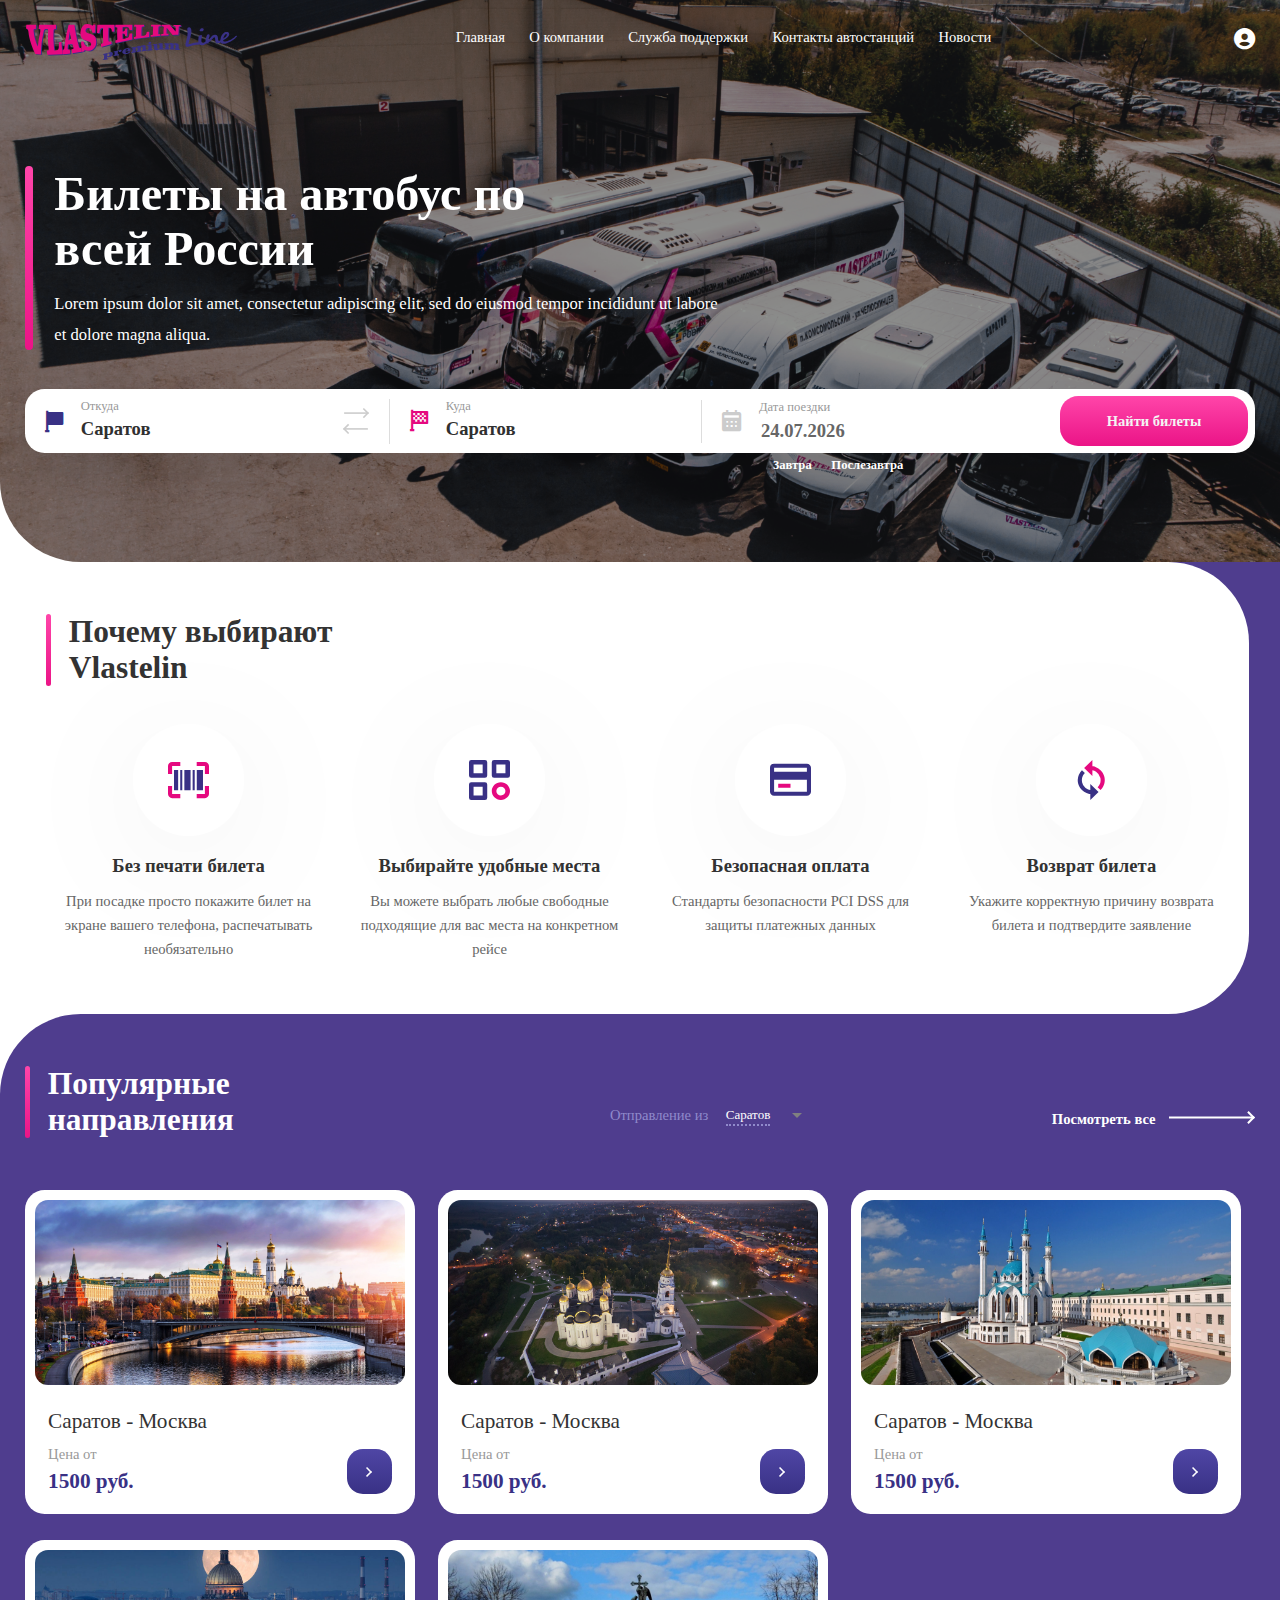
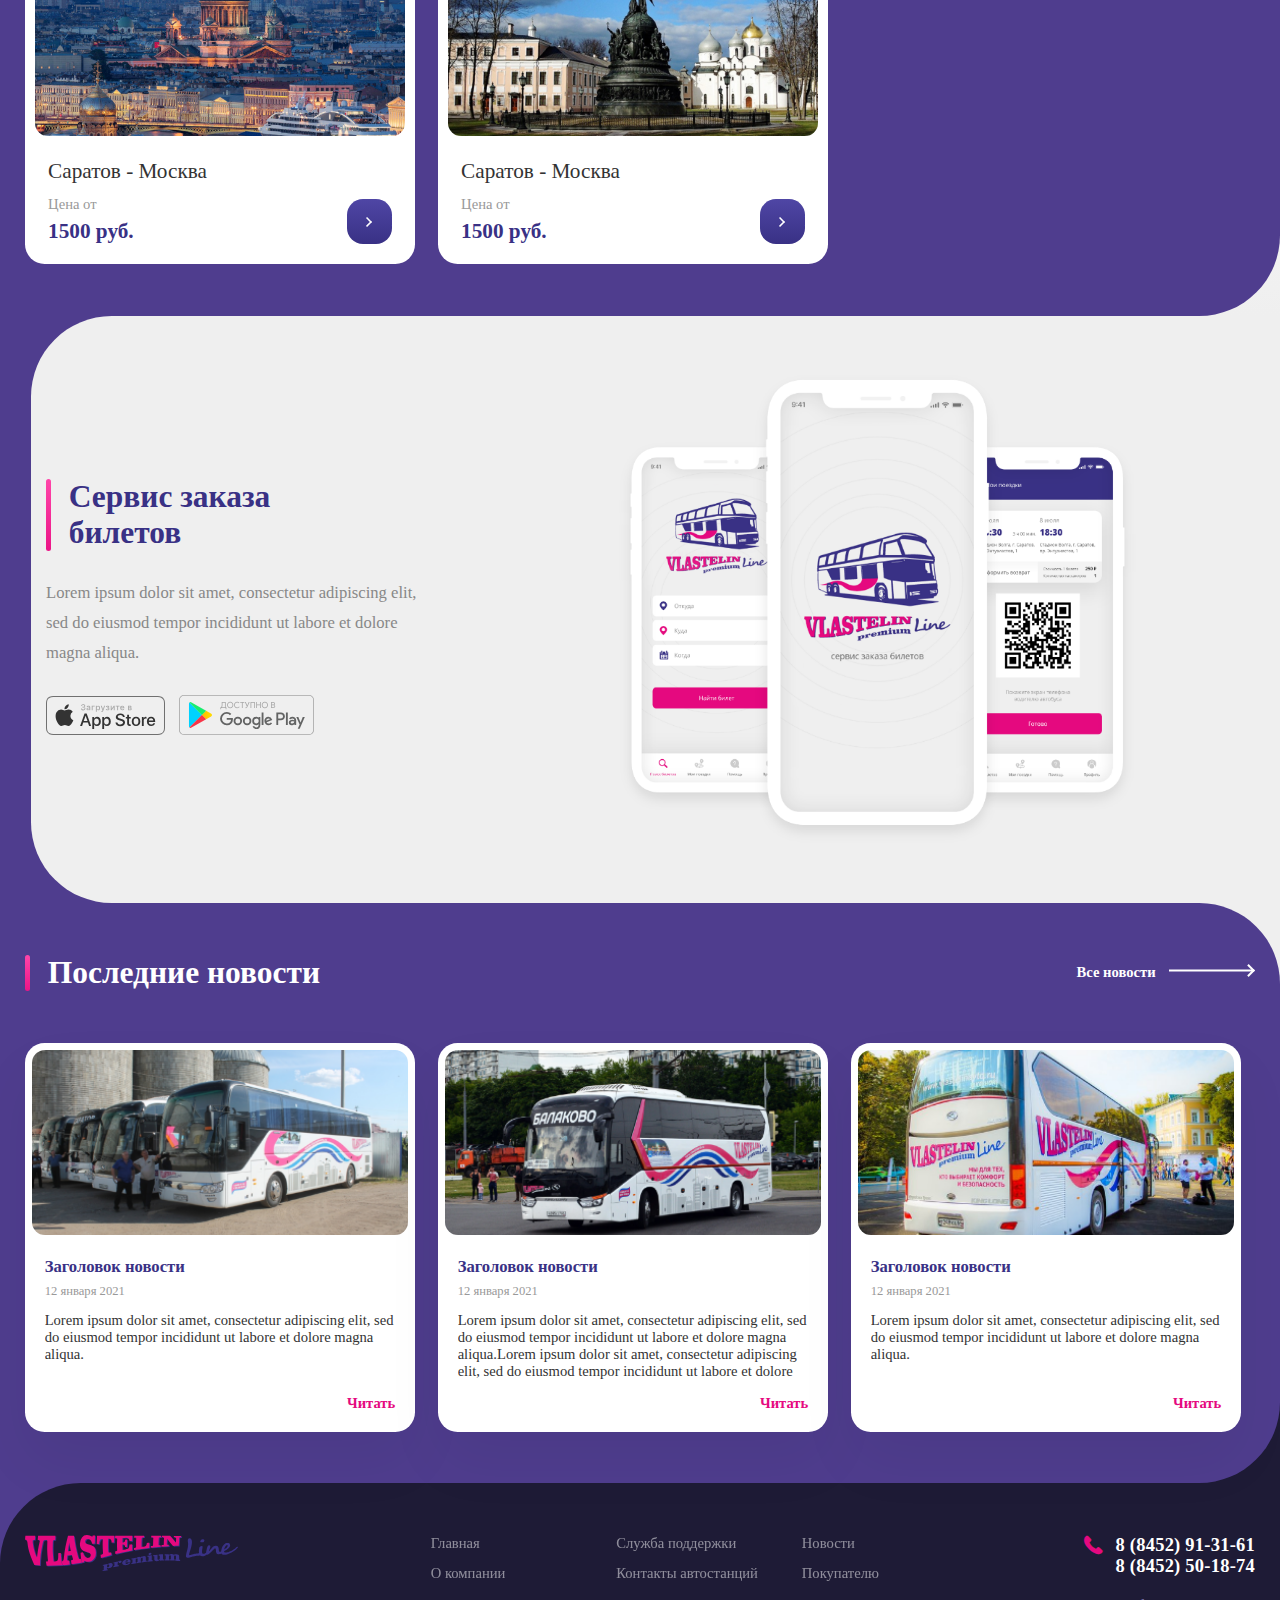
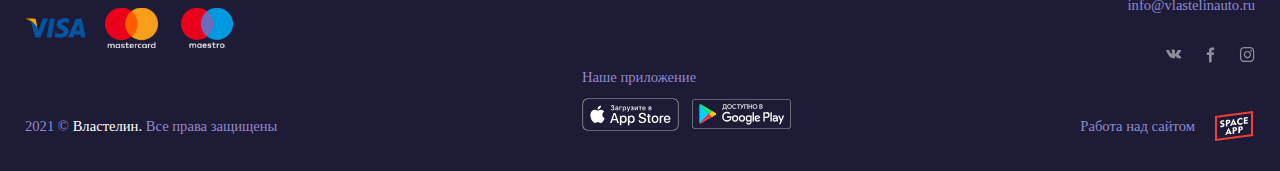
==== commit 2b86e23e: "Merge branch 'Vlasteline' of https://github.com/WhiteDEMON777/Dmitriy into Vlasteline" ====
--- a/index.html
+++ b/index.html
@@ -346,16 +346,54 @@
         <form class="modal__container" id="modal__cabinet" >
             <img class="modal__logo" src="./img/logo.svg" alt="">
             <div class="modal__title">
-                Введите свой адрес 
-электронной почты
+                Введите свой адрес электронной почты
             </div>
                 <div class="modal__item">
                     <input type="text" class="modal__input input input--border input--width" placeholder="Введите e-mail">
                 </div>
-                <div class="modal__item"><a href="#" class="modal__button modal__button--pink modal__button--noMargin">
+                <div class="modal__policy">
+                    <input type="checkbox" name="seat[]" id="seat1">
+                        <label class="checkbox modal__checkbox" for="seat1">
+                            Согласен с политикой обработки 
+    персональных данных
+                        </label>
+                </div>
+                <div class="modal__item"><button type="submit" href="#modal__code" rel="nofollow" class="modal__button modalButton-js modal__button--pink modal__button--noMargin modalbox">
                     Далее
-                    </a>
-                    <a href="" class="modal__link">Уже есть аккаунт</a></div>
+                    </button>
+                    <a class="modal__link">Уже есть аккаунт</a></div>
+        </div>
+        </form>
+    </div>
+    <div class="modal">
+        <form class="modal__container" id="modal__code" >
+        <img class="modal__logo" src="./img/logo.svg" alt="">
+        <div class="modal__title">
+            Введите код
+подтверждения 
+        </div>
+            <div class="modal__item">
+                <input type="text" class="modal__input input input--num input--border input--width">
+            </div>
+            <div class="modal__text">На указанную вами почту было отправлено сообщение с кодом подтверждения</div>
+            <div class="modal__item"><button type="submit" href="#modal__message" class="modalButton-js modal__button modal__button--pink modal__button--noMargin modalbox">
+                Далее
+                </button>
+            <a href="" class="modal__link">Уже есть аккаунт</a></div>
+        </div>
+        </form>
+    </div>
+    <div class="modal">
+        <form class="modal__container" id="modal__message" >
+            <div class="modal__caption">
+                Мы рады что Вы пользуетесь 
+            услугами нашей компании
+            <div class="modal__item">
+            <button class="modal__button modalButton-js modal__button--pink modal__button--noMargin">
+                ОК
+            </button>
+        </div>
+            </form>
         </div>
         </form>
     </div>
@@ -364,6 +402,7 @@
     <script src="./plugins/jQueryFormStyler-master/jquery.formstyler.min.js"></script>
     <script type="text/javascript" src="./js/selectize.js"></script>
     <script src="./plugins/datepicker/dist/js/datepicker.min.js"></script>
+    <script src="./plugins/maskedinput/jquery.maskedinput.min.js"></script>
     <script src="./js/script.js "></script>
 </body>
 </html>--- a/css/style.css
+++ b/css/style.css
@@ -1,2 +1,6 @@
+<<<<<<< HEAD
 @import url("https://fonts.googleapis.com/css2?family=Open+Sans:wght@400;600;700;800&display=swap");.none{display:none}*{-webkit-box-sizing:border-box;box-sizing:border-box;margin:0}a{text-decoration:none;color:#333333;cursor:pointer}ul{list-style-type:none;padding-left:0}input{outline:none;border:none;background:none;resize:none}body{background-color:#ffffff;color:#333333;font-family:"Open Sans";font-size:14px;font-weight:normal;font-style:normal;line-height:normal}@media (min-width: 992px){body{font-size:calc( .00216 * 100vw + 11.86207px)}}@media (min-width: 1920px){body{font-size:16px}}input[type="date"]::-webkit-inner-spin-button,input[type="date"]::-webkit-calendar-picker-indicator{display:none;-webkit-appearance:none}input[type=radio],input[type=checkbox]{opacity:0;position:absolute}input[type=radio]:checked+.checkbox::before,input[type=checkbox]:checked+.checkbox::before{background-color:#393185;background-image:url("../img/icon/checkbox__check.svg");background-repeat:no-repeat;background-position:50% 55%}.overflow{height:100vh;min-height:100vh;overflow:hidden}.text--lightBlue{font-size:16px;color:#908acb}.text--white{font-size:1rem;line-height:1.375rem;color:#fff}.tickets{background-color:#EFEFEF}.tickets__substrate{background-image:-webkit-gradient(linear, left top, left bottom, color-stop(50%, #fff), color-stop(50%, #1E1B36));background-image:linear-gradient(to bottom, #fff 50%, #1E1B36 50%)}.tickets__content{border-top-left-radius:0px;border-bottom-right-radius:0px;padding-top:30px;padding-bottom:30px;background-color:#EFEFEF}@media (min-width: 992px){.tickets__content{border-top-left-radius:calc( .28017 * 100vw + -277.93103px)}}@media (min-width: 1920px){.tickets__content{border-top-left-radius:260px}}@media (min-width: 992px){.tickets__content{border-bottom-right-radius:calc( .28017 * 100vw + -277.93103px)}}@media (min-width: 1920px){.tickets__content{border-bottom-right-radius:260px}}@media (min-width: 992px){.tickets__content{padding-top:calc( .05388 * 100vw + -23.44828px)}}@media (min-width: 1920px){.tickets__content{padding-top:80px}}@media (min-width: 992px){.tickets__content{padding-bottom:calc( .15086 * 100vw + -119.65517px)}}@media (min-width: 1920px){.tickets__content{padding-bottom:170px}}.tickets__card{margin-top:5px;padding:15px;border-radius:15px;width:100%;background-color:#fff;-webkit-box-pack:justify;-ms-flex-pack:justify;justify-content:space-between;display:-webkit-box;display:-ms-flexbox;display:flex;-ms-flex-wrap:nowrap;flex-wrap:nowrap;-webkit-box-shadow:0px 20px 40px rgba(0,0,0,0.05);box-shadow:0px 20px 40px rgba(0,0,0,0.05)}@media (min-width: 992px){.tickets__card{margin-top:calc( .00539 * 100vw + -.34483px)}}@media (min-width: 1920px){.tickets__card{margin-top:10px}}@media (min-width: 992px){.tickets__card{padding:calc( .01616 * 100vw + -1.03448px)}}@media (min-width: 1920px){.tickets__card{padding:30px}}@media (min-width: 992px){.tickets__card{border-radius:calc( .01616 * 100vw + -1.03448px)}}@media (min-width: 1920px){.tickets__card{border-radius:30px}}.tickets__card:hover{-webkit-box-shadow:0px 25px 80px rgba(0,0,0,0.1);box-shadow:0px 25px 80px rgba(0,0,0,0.1)}.tickets__date{font-size:18px;color:#666}@media (min-width: 992px){.tickets__date{font-size:calc( .00216 * 100vw + 15.86207px)}}@media (min-width: 1920px){.tickets__date{font-size:20px}}.tickets__time{margin-top:5px;padding-top:5px;font-size:28px;border-top:1px dashed rgba(221,221,221,0.5);font-weight:800;color:#393185}@media (min-width: 992px){.tickets__time{margin-top:calc( .00539 * 100vw + -.34483px)}}@media (min-width: 1920px){.tickets__time{margin-top:10px}}@media (min-width: 992px){.tickets__time{padding-top:calc( .00539 * 100vw + -.34483px)}}@media (min-width: 1920px){.tickets__time{padding-top:10px}}@media (min-width: 992px){.tickets__time{font-size:calc( .00431 * 100vw + 23.72414px)}}@media (min-width: 1920px){.tickets__time{font-size:32px}}.tickets__destination{margin-top:5px;font-size:12px;line-height:19px;width:200px;color:#999}@media (min-width: 992px){.tickets__destination{margin-top:calc( .00539 * 100vw + -.34483px)}}@media (min-width: 1920px){.tickets__destination{margin-top:10px}}@media (min-width: 992px){.tickets__destination{font-size:calc( .00216 * 100vw + 9.86207px)}}@media (min-width: 1920px){.tickets__destination{font-size:14px}}@media (min-width: 992px){.tickets__destination{line-height:calc( .00216 * 100vw + 16.86207px)}}@media (min-width: 1920px){.tickets__destination{line-height:21px}}.tickets__title{font-size:12px;line-height:19px;margin-bottom:10px;width:185px;color:#999}@media (min-width: 992px){.tickets__title{font-size:calc( .00216 * 100vw + 9.86207px)}}@media (min-width: 1920px){.tickets__title{font-size:14px}}@media (min-width: 992px){.tickets__title{line-height:calc( .00216 * 100vw + 16.86207px)}}@media (min-width: 1920px){.tickets__title{line-height:21px}}@media (min-width: 992px){.tickets__title{margin-bottom:calc( .01078 * 100vw + -.68966px)}}@media (min-width: 1920px){.tickets__title{margin-bottom:20px}}@media (min-width: 992px){.tickets__title{width:calc( .03233 * 100vw + 152.93103px)}}@media (min-width: 1920px){.tickets__title{width:215px}}.tickets__price{display:-webkit-box;display:-ms-flexbox;display:flex;-webkit-box-orient:vertical;-webkit-box-direction:normal;-ms-flex-direction:column;flex-direction:column}.tickets__priceText{font-size:12px;line-height:19px;color:#999}@media (min-width: 992px){.tickets__priceText{font-size:calc( .00216 * 100vw + 9.86207px)}}@media (min-width: 1920px){.tickets__priceText{font-size:14px}}@media (min-width: 992px){.tickets__priceText{line-height:calc( .00216 * 100vw + 16.86207px)}}@media (min-width: 1920px){.tickets__priceText{line-height:21px}}.tickets__Movetime{font-size:12px;line-height:19px;display:-webkit-box;display:-ms-flexbox;display:flex;-webkit-box-orient:vertical;-webkit-box-direction:normal;-ms-flex-direction:column;flex-direction:column}@media (min-width: 992px){.tickets__Movetime{font-size:calc( .00216 * 100vw + 9.86207px)}}@media (min-width: 1920px){.tickets__Movetime{font-size:14px}}@media (min-width: 992px){.tickets__Movetime{line-height:calc( .00216 * 100vw + 16.86207px)}}@media (min-width: 1920px){.tickets__Movetime{line-height:21px}}.tickets__priceNum{font-size:18px;line-height:28px;color:#393185;font-weight:700}@media (min-width: 992px){.tickets__priceNum{font-size:calc( .00216 * 100vw + 15.86207px)}}@media (min-width: 1920px){.tickets__priceNum{font-size:20px}}@media (min-width: 992px){.tickets__priceNum{line-height:calc( .00431 * 100vw + 23.72414px)}}@media (min-width: 1920px){.tickets__priceNum{line-height:32px}}.tickets__timeNum{font-weight:700;font-size:14px;line-height:28px}@media (min-width: 992px){.tickets__timeNum{font-size:calc( .00216 * 100vw + 11.86207px)}}@media (min-width: 1920px){.tickets__timeNum{font-size:16px}}@media (min-width: 992px){.tickets__timeNum{line-height:calc( .00431 * 100vw + 23.72414px)}}@media (min-width: 1920px){.tickets__timeNum{line-height:32px}}.tickets__buy{display:-webkit-box;display:-ms-flexbox;display:flex;-webkit-box-orient:vertical;-webkit-box-direction:normal;-ms-flex-direction:column;flex-direction:column;-webkit-box-pack:justify;-ms-flex-pack:justify;justify-content:space-between;font-weight:700;font-size:18px;color:#f4f4f4}@media (min-width: 992px){.tickets__buy{font-size:calc( .00216 * 100vw + 15.86207px)}}@media (min-width: 1920px){.tickets__buy{font-size:20px}}.tickets__total{display:-webkit-box;display:-ms-flexbox;display:flex;-webkit-box-orient:vertical;-webkit-box-direction:normal;-ms-flex-direction:column;flex-direction:column;-webkit-box-pack:justify;-ms-flex-pack:justify;justify-content:space-between}.tickets__sort{padding-top:25px;padding-bottom:25px;display:-webkit-box;display:-ms-flexbox;display:flex;-webkit-box-pack:justify;-ms-flex-pack:justify;justify-content:space-between}@media (min-width: 992px){.tickets__sort{padding-top:calc( .02694 * 100vw + -1.72414px)}}@media (min-width: 1920px){.tickets__sort{padding-top:50px}}@media (min-width: 992px){.tickets__sort{padding-bottom:calc( .02694 * 100vw + -1.72414px)}}@media (min-width: 1920px){.tickets__sort{padding-bottom:50px}}.tickets__sort-title{margin-right:15px}@media (min-width: 992px){.tickets__sort-title{margin-right:calc( .01616 * 100vw + -1.03448px)}}@media (min-width: 1920px){.tickets__sort-title{margin-right:30px}}.tickets__Input-sortBy{border-radius:10px;background-color:#fff}@media (min-width: 992px){.tickets__Input-sortBy{border-radius:calc( .01078 * 100vw + -.68966px)}}@media (min-width: 1920px){.tickets__Input-sortBy{border-radius:20px}}.tickets__Input-sortBy--border{border:1px solid #cccccc}.tickets__Input-show{border-radius:10px;background-color:#fff}@media (min-width: 992px){.tickets__Input-show{border-radius:calc( .01078 * 100vw + -.68966px)}}@media (min-width: 1920px){.tickets__Input-show{border-radius:20px}}.tickets__sortBy{display:-webkit-box;display:-ms-flexbox;display:flex;-webkit-box-align:center;-ms-flex-align:center;align-items:center}.tickets__sortBy .selected{background-color:#fff}.tickets__sortBy .dropdown{width:100%;z-index:11}.tickets__sortBy ul{width:100%;border-top-width:0;border-bottom-width:1px;border-left-width:1px;border-right-width:1px;border-style:solid;border-color:#CCCCCC;border-bottom-left-radius:10px;border-bottom-right-radius:10px;background-color:#fff}.tickets__sortBy ul li{padding-top:10px;padding-bottom:10px;padding-left:20px;cursor:pointer}.tickets__sortBy ul li:hover{background-color:#efefef}.tickets__show{display:-webkit-box;display:-ms-flexbox;display:flex;-webkit-box-align:center;-ms-flex-align:center;align-items:center}.tickets__show .selected{background-color:#fff}.tickets__show ul{width:100%;border-top-width:0;border-bottom-width:1px;border-left-width:1px;border-right-width:1px;border-style:solid;border-color:#CCCCCC;border-bottom-left-radius:10px;border-bottom-right-radius:10px;scrollbar-width:none;background-color:#fff}.tickets__show ul li{padding-top:10px;padding-bottom:10px;padding-left:20px;cursor:pointer}.tickets__show ul li:hover{background-color:#efefef}.select-js-main .selectize-dropdown{z-index:11}.jq-selectbox__trigger-arrow{display:block;width:10px;height:5px;background-image:url("./../img/icon/arrow_down.svg");background-repeat:no-repeat;background-position:center;background-size:contain;margin-left:10px}@media (min-width: 992px){.jq-selectbox__trigger-arrow{margin-left:calc( .01078 * 100vw + -.68966px)}}@media (min-width: 1920px){.jq-selectbox__trigger-arrow{margin-left:20px}}.jq-selectbox__select{padding-top:10px;padding-bottom:10px;padding-left:15px;padding-right:15px;cursor:pointer;display:-webkit-box;display:-ms-flexbox;display:flex;-webkit-box-align:center;-ms-flex-align:center;align-items:center;z-index:9}@media (min-width: 992px){.jq-selectbox__select{padding-top:calc( .01078 * 100vw + -.68966px)}}@media (min-width: 1920px){.jq-selectbox__select{padding-top:20px}}@media (min-width: 992px){.jq-selectbox__select{padding-bottom:calc( .01078 * 100vw + -.68966px)}}@media (min-width: 1920px){.jq-selectbox__select{padding-bottom:20px}}@media (min-width: 992px){.jq-selectbox__select{padding-left:calc( .01616 * 100vw + -1.03448px)}}@media (min-width: 1920px){.jq-selectbox__select{padding-left:30px}}@media (min-width: 992px){.jq-selectbox__select{padding-right:calc( .01616 * 100vw + -1.03448px)}}@media (min-width: 1920px){.jq-selectbox__select{padding-right:30px}}.jq-selectbox__styler{border-radius:10px}@media (min-width: 992px){.jq-selectbox__styler{border-radius:calc( .01078 * 100vw + -.68966px)}}@media (min-width: 1920px){.jq-selectbox__styler{border-radius:20px}}.jq-selectbox__dropdown{width:100%;margin-top:-5px}@media (min-width: 992px){.jq-selectbox__dropdown{margin-top:calc( -.00431 * 100vw + -.72414px)}}@media (min-width: 1920px){.jq-selectbox__dropdown{margin-top:-9px}}.breadCrumbs{display:-webkit-box;display:-ms-flexbox;display:flex;font-size:14px;margin-bottom:20px;-webkit-box-align:center;-ms-flex-align:center;align-items:center}@media (min-width: 992px){.breadCrumbs{font-size:calc( .00216 * 100vw + 11.86207px)}}@media (min-width: 1920px){.breadCrumbs{font-size:16px}}@media (min-width: 992px){.breadCrumbs{margin-bottom:calc( .06466 * 100vw + -44.13793px)}}@media (min-width: 1920px){.breadCrumbs{margin-bottom:80px}}.path{color:#999}.crumb{background-color:#e5097f;display:block;margin-left:15px;margin-right:15px;width:3px;height:3px;display:block;border-radius:50%}@media (min-width: 992px){.crumb{margin-left:calc( .01616 * 100vw + -1.03448px)}}@media (min-width: 1920px){.crumb{margin-left:30px}}@media (min-width: 992px){.crumb{margin-right:calc( .01616 * 100vw + -1.03448px)}}@media (min-width: 1920px){.crumb{margin-right:30px}}@media (min-width: 992px){.crumb{width:calc( .00323 * 100vw + -.2069px)}}@media (min-width: 1920px){.crumb{width:6px}}@media (min-width: 992px){.crumb{height:calc( .00323 * 100vw + -.2069px)}}@media (min-width: 1920px){.crumb{height:6px}}.header{background-color:#ffffff;background-image:url("./../img/picture/background.svg");background-position:right;background-repeat:no-repeat;background-size:contain}.header--home{background-image:url("./../img/banner.png");border-bottom-left-radius:0px;padding-bottom:0px;background-position:center;background-size:cover}@media (min-width: 992px){.header--home{border-bottom-left-radius:calc( .28017 * 100vw + -277.93103px)}}@media (min-width: 1920px){.header--home{border-bottom-left-radius:260px}}@media (min-width: 992px){.header--home{padding-bottom:calc( .24246 * 100vw + -240.51724px)}}@media (min-width: 1920px){.header--home{padding-bottom:225px}}.header__navigation{width:100%;-webkit-box-pack:justify;-ms-flex-pack:justify;justify-content:space-between;display:-webkit-box;display:-ms-flexbox;display:flex;-webkit-box-align:center;-ms-flex-align:center;align-items:center;padding-top:15px;padding-bottom:15px}@media (min-width: 992px){.header__navigation{padding-top:calc( .02694 * 100vw + -11.72414px)}}@media (min-width: 1920px){.header__navigation{padding-top:40px}}@media (min-width: 992px){.header__navigation{padding-bottom:calc( .01616 * 100vw + -1.03448px)}}@media (min-width: 1920px){.header__navigation{padding-bottom:30px}}.header__navigation-logo img{width:180px;height:30px;-o-object-fit:contain;object-fit:contain}@media (min-width: 992px){.header__navigation-logo img{width:calc( .11315 * 100vw + 67.75862px)}}@media (min-width: 1920px){.header__navigation-logo img{width:285px}}@media (min-width: 992px){.header__navigation-logo img{height:calc( .02047 * 100vw + 9.68966px)}}@media (min-width: 1920px){.header__navigation-logo img{height:49px}}.header__navigation-list{position:relative;display:-webkit-box;display:-ms-flexbox;display:flex}.header__navigation-list li{margin-right:15px;padding-bottom:10px;position:relative}@media (min-width: 992px){.header__navigation-list li{margin-right:calc( .03233 * 100vw + -17.06897px)}}@media (min-width: 1920px){.header__navigation-list li{margin-right:45px}}@media (min-width: 992px){.header__navigation-list li{padding-bottom:calc( .01078 * 100vw + -.68966px)}}@media (min-width: 1920px){.header__navigation-list li{padding-bottom:20px}}.header__navigation-list li::after{content:"";width:0;outline:1px solid transparent;display:block;position:absolute;-webkit-transition:all 0.3s ease-in-out;transition:all 0.3s ease-in-out;left:50%;-webkit-transform:translate(-50%);transform:translate(-50%);height:2px;bottom:0;border-radius:2px;background-color:#e5097f}@media (min-width: 992px){.header__navigation-list li::after{height:calc( .00216 * 100vw + -.13793px)}}@media (min-width: 1920px){.header__navigation-list li::after{height:4px}}.header__navigation-list li:hover::after{width:70%}.header__navigation-cabinet span{position:relative;top:-3px;font-size:20px}@media (min-width: 992px){.header__navigation-cabinet span{top:calc( -.00539 * 100vw + 2.34483px)}}@media (min-width: 1920px){.header__navigation-cabinet span{top:-8px}}@media (min-width: 992px){.header__navigation-cabinet span{font-size:calc( .00431 * 100vw + 15.72414px)}}@media (min-width: 1920px){.header__navigation-cabinet span{font-size:24px}}.header__navigation-cabinet span::before{-webkit-transition:0.3s;transition:0.3s;color:#e5097f}.header__navigation-cabinet span:hover::before{color:#bd0065}.header__navigation-cabinet--home span::before{color:#ffffff}.header__navigation-cabinet--home span:hover::before{color:#e5097f}.header__navigation-link{font-size:14px}@media (min-width: 992px){.header__navigation-link{font-size:calc( .00216 * 100vw + 11.86207px)}}@media (min-width: 1920px){.header__navigation-link{font-size:16px}}.header__navigation-link--colorWhite{color:#fff}.header__navigation--black a{color:#333}.header__burger{display:none}.header__title{font-size:32px;width:375px;color:#fff;font-weight:800}@media (min-width: 992px){.header__title{font-size:calc( .05603 * 100vw + -23.58621px)}}@media (min-width: 1920px){.header__title{font-size:84px}}@media (min-width: 992px){.header__title{width:calc( .55172 * 100vw + -172.31034px)}}@media (min-width: 1920px){.header__title{width:887px}}.header__subtitle{margin-top:10px;width:590px;font-size:16px;line-height:28px;color:#fff}@media (min-width: 992px){.header__subtitle{margin-top:calc( .01078 * 100vw + -.68966px)}}@media (min-width: 1920px){.header__subtitle{margin-top:20px}}@media (min-width: 992px){.header__subtitle{width:calc( .30711 * 100vw + 285.34483px)}}@media (min-width: 1920px){.header__subtitle{width:875px}}@media (min-width: 992px){.header__subtitle{font-size:calc( .00216 * 100vw + 13.86207px)}}@media (min-width: 1920px){.header__subtitle{font-size:18px}}@media (min-width: 992px){.header__subtitle{line-height:calc( .00862 * 100vw + 19.44828px)}}@media (min-width: 1920px){.header__subtitle{line-height:36px}}.header__headline{margin-top:30px;position:relative;padding-left:20px}@media (min-width: 992px){.header__headline{margin-top:calc( .1778 * 100vw + -146.37931px)}}@media (min-width: 1920px){.header__headline{margin-top:195px}}@media (min-width: 992px){.header__headline{padding-left:calc( .03233 * 100vw + -12.06897px)}}@media (min-width: 1920px){.header__headline{padding-left:50px}}.header__headline::before{content:"";left:0px;width:6px;height:100%;border-radius:3px;background:-webkit-gradient(linear, left top, left bottom, from(#ff45a9), color-stop(99.99%, #eb1487), to(#fd2498));background:linear-gradient(#ff45a9 0%, #eb1487 99.99%, #fd2498 100%);position:absolute}@media (min-width: 992px){.header__headline::before{width:calc( .00647 * 100vw + -.41379px)}}@media (min-width: 1920px){.header__headline::before{width:12px}}@media (min-width: 992px){.header__headline::before{border-radius:calc( .00323 * 100vw + -.2069px)}}@media (min-width: 1920px){.header__headline::before{border-radius:6px}}.header__buyTicket{position:relative}.header__ticket{margin-bottom:5px;padding-top:5px;padding-bottom:5px;margin-top:30px;border-radius:0px;width:100%;background:#fff;-webkit-box-shadow:0px 20px 40px rgba(0,0,0,0.1);box-shadow:0px 20px 40px rgba(0,0,0,0.1);color:#999}@media (min-width: 992px){.header__ticket{padding-top:calc( .00539 * 100vw + -.34483px)}}@media (min-width: 1920px){.header__ticket{padding-top:10px}}@media (min-width: 992px){.header__ticket{padding-bottom:calc( .00539 * 100vw + -.34483px)}}@media (min-width: 1920px){.header__ticket{padding-bottom:10px}}@media (min-width: 992px){.header__ticket{margin-top:calc( .03233 * 100vw + -2.06897px)}}@media (min-width: 1920px){.header__ticket{margin-top:60px}}@media (min-width: 992px){.header__ticket{border-radius:calc( .03233 * 100vw + -32.06897px)}}@media (min-width: 1920px){.header__ticket{border-radius:30px}}.header__tomorrow{display:-webkit-box;display:-ms-flexbox;display:flex;position:absolute;right:27%}.header__tomorrow-text{font-size:12px;font-weight:600;color:#fff;padding-bottom:5px;cursor:pointer;border-bottom:2px dotted transparent;margin-right:15px}@media (min-width: 992px){.header__tomorrow-text{font-size:calc( .00216 * 100vw + 9.86207px)}}@media (min-width: 1920px){.header__tomorrow-text{font-size:14px}}@media (min-width: 992px){.header__tomorrow-text{margin-right:calc( .01616 * 100vw + -1.03448px)}}@media (min-width: 1920px){.header__tomorrow-text{margin-right:30px}}.header__tomorrow-text:hover{border-bottom:2px dotted #908acb}.header__tomorrow-text--colorBlue{color:#393185}.header__from{font-size:12px;padding-left:15px;padding-right:5px;width:100%;display:-webkit-box;display:-ms-flexbox;display:flex;-webkit-box-pack:justify;-ms-flex-pack:justify;justify-content:space-between;-webkit-box-align:center;-ms-flex-align:center;align-items:center}@media (min-width: 992px){.header__from{font-size:calc( .00216 * 100vw + 9.86207px)}}@media (min-width: 1920px){.header__from{font-size:14px}}@media (min-width: 992px){.header__from{padding-left:calc( .01616 * 100vw + -1.03448px)}}@media (min-width: 1920px){.header__from{padding-left:30px}}@media (min-width: 992px){.header__from{padding-right:calc( .00539 * 100vw + -.34483px)}}@media (min-width: 1920px){.header__from{padding-right:10px}}.header__fromInputBlock{margin-left:15px;width:100%}@media (min-width: 992px){.header__fromInputBlock{margin-left:calc( .01078 * 100vw + 4.31034px)}}@media (min-width: 1920px){.header__fromInputBlock{margin-left:25px}}.header__fromInputBlock .selectize-input,.header__fromInputBlock .selectize-dropdown,.header__fromInputBlock .selectize-input input{font-size:18px;margin-top:3px;padding:0;font-weight:600;border:none;-webkit-box-shadow:none;box-shadow:none;border-radius:none;line-height:normal}@media (min-width: 992px){.header__fromInputBlock .selectize-input,.header__fromInputBlock .selectize-dropdown,.header__fromInputBlock .selectize-input input{font-size:calc( .00216 * 100vw + 15.86207px)}}@media (min-width: 1920px){.header__fromInputBlock .selectize-input,.header__fromInputBlock .selectize-dropdown,.header__fromInputBlock .selectize-input input{font-size:20px}}@media (min-width: 992px){.header__fromInputBlock .selectize-input,.header__fromInputBlock .selectize-dropdown,.header__fromInputBlock .selectize-input input{margin-top:calc( .00323 * 100vw + -.2069px)}}@media (min-width: 1920px){.header__fromInputBlock .selectize-input,.header__fromInputBlock .selectize-dropdown,.header__fromInputBlock .selectize-input input{margin-top:6px}}.header__fromInputBlock .selectize-input.focus{-webkit-box-shadow:none;box-shadow:none}.header__fromInputBlock .selectize-control{width:100%}.header__fromInputBlock .selectize-control.single .selectize-input:after{content:none}.header__fromInputWrapper{display:-webkit-box;display:-ms-flexbox;display:flex;-webkit-box-align:center;-ms-flex-align:center;align-items:center;width:20%}.header__from span{font-size:20px}@media (min-width: 992px){.header__from span{font-size:calc( .00539 * 100vw + 14.65517px)}}@media (min-width: 1920px){.header__from span{font-size:25px}}.header__date{border-left:1px solid #DDDDDD;padding-left:15px;width:25%}@media (min-width: 992px){.header__date{padding-left:calc( .01616 * 100vw + -1.03448px)}}@media (min-width: 1920px){.header__date{padding-left:30px}}.header__dateInputWrapper{display:-webkit-box;display:-ms-flexbox;display:flex}.header__dateInputWrapper span{font-size:20px}@media (min-width: 992px){.header__dateInputWrapper span{font-size:calc( .00431 * 100vw + 15.72414px)}}@media (min-width: 1920px){.header__dateInputWrapper span{font-size:24px}}.header__dateInput{width:100%;color:#666666;font-family:"Open Sans";font-size:18px;margin-top:3px;font-weight:600}@media (min-width: 992px){.header__dateInput{font-size:calc( .00216 * 100vw + 15.86207px)}}@media (min-width: 1920px){.header__dateInput{font-size:20px}}@media (min-width: 992px){.header__dateInput{margin-top:calc( .00323 * 100vw + -.2069px)}}@media (min-width: 1920px){.header__dateInput{margin-top:6px}}.header__dateInput::-webkit-input-placeholder{color:#666}.header__dateInput:-ms-input-placeholder{color:#666}.header__dateInput::-ms-input-placeholder{color:#666}.header__dateInput::placeholder{color:#666}.header__dateInputBlock{margin-left:15px}@media (min-width: 992px){.header__dateInputBlock{margin-left:calc( .01078 * 100vw + 4.31034px)}}@media (min-width: 1920px){.header__dateInputBlock{margin-left:25px}}.header__where{width:25%;display:-webkit-box;display:-ms-flexbox;display:flex;-webkit-box-align:center;-ms-flex-align:center;align-items:center}.header__where img{width:25px;height:25px;margin-right:15px}@media (min-width: 992px){.header__where img{width:calc( .00539 * 100vw + 19.65517px)}}@media (min-width: 1920px){.header__where img{width:30px}}@media (min-width: 992px){.header__where img{height:calc( .00539 * 100vw + 19.65517px)}}@media (min-width: 1920px){.header__where img{height:30px}}@media (min-width: 992px){.header__where img{margin-right:calc( .01616 * 100vw + -1.03448px)}}@media (min-width: 1920px){.header__where img{margin-right:30px}}.header__whereInputWrapper{padding-left:15px;font-size:12px;border-left:1px solid #DDDDDD;display:-webkit-box;display:-ms-flexbox;display:flex;width:100%}@media (min-width: 992px){.header__whereInputWrapper{padding-left:calc( .01616 * 100vw + -1.03448px)}}@media (min-width: 1920px){.header__whereInputWrapper{padding-left:30px}}@media (min-width: 992px){.header__whereInputWrapper{font-size:calc( .00216 * 100vw + 9.86207px)}}@media (min-width: 1920px){.header__whereInputWrapper{font-size:14px}}.header__whereInputBlock{margin-left:15px;width:100%}@media (min-width: 992px){.header__whereInputBlock{margin-left:calc( .01078 * 100vw + 4.31034px)}}@media (min-width: 1920px){.header__whereInputBlock{margin-left:25px}}.header__whereInputBlock .selectize-input,.header__whereInputBlock .selectize-dropdown,.header__whereInputBlock .selectize-input input{font-size:18px;margin-top:3px;padding:0;font-weight:600;border:none;-webkit-box-shadow:none;box-shadow:none;border-radius:none;line-height:normal}@media (min-width: 992px){.header__whereInputBlock .selectize-input,.header__whereInputBlock .selectize-dropdown,.header__whereInputBlock .selectize-input input{font-size:calc( .00216 * 100vw + 15.86207px)}}@media (min-width: 1920px){.header__whereInputBlock .selectize-input,.header__whereInputBlock .selectize-dropdown,.header__whereInputBlock .selectize-input input{font-size:20px}}@media (min-width: 992px){.header__whereInputBlock .selectize-input,.header__whereInputBlock .selectize-dropdown,.header__whereInputBlock .selectize-input input{margin-top:calc( .00323 * 100vw + -.2069px)}}@media (min-width: 1920px){.header__whereInputBlock .selectize-input,.header__whereInputBlock .selectize-dropdown,.header__whereInputBlock .selectize-input input{margin-top:6px}}.header__whereInputBlock .selectize-input.focus{-webkit-box-shadow:none;box-shadow:none}.header__whereInputBlock .selectize-control{width:100%}.header__whereInputBlock .selectize-control.single .selectize-input:after{content:none}.header__where span{font-size:20px}@media (min-width: 992px){.header__where span{font-size:calc( .00539 * 100vw + 14.65517px)}}@media (min-width: 1920px){.header__where span{font-size:25px}}.button{text-align:center;width:250px;padding-top:14px;padding-bottom:13px;border-radius:15px;background-image:-webkit-gradient(linear, left top, left bottom, from(#ff45a9), color-stop(99.99%, #eb1487), to(#fd2498));background-image:linear-gradient(#ff45a9 0%, #eb1487 99.99%, #fd2498 100%);font-size:12px;color:#f4f4f4;font-weight:700;display:block;-webkit-transition:all .3s ease-in-out;transition:all .3s ease-in-out;background-size:100% 100%}@media (min-width: 992px){.button{width:calc( .02694 * 100vw + 223.27586px)}}@media (min-width: 1920px){.button{width:275px}}@media (min-width: 992px){.button{padding-top:calc( .01078 * 100vw + 3.31034px)}}@media (min-width: 1920px){.button{padding-top:24px}}@media (min-width: 992px){.button{padding-bottom:calc( .01078 * 100vw + 2.31034px)}}@media (min-width: 1920px){.button{padding-bottom:23px}}@media (min-width: 992px){.button{border-radius:calc( .01078 * 100vw + 4.31034px)}}@media (min-width: 1920px){.button{border-radius:25px}}@media (min-width: 992px){.button{font-size:calc( .00862 * 100vw + 3.44828px)}}@media (min-width: 1920px){.button{font-size:20px}}.button:hover{background-position:0 100%;background-size:100% 200%}.button--contact{width:180px;padding-top:10px;padding-bottom:10px;margin-top:20px}@media (min-width: 992px){.button--contact{width:calc( .1875 * 100vw + -6px)}}@media (min-width: 1920px){.button--contact{width:354px}}@media (min-width: 992px){.button--contact{padding-top:calc( .00862 * 100vw + 1.44828px)}}@media (min-width: 1920px){.button--contact{padding-top:18px}}@media (min-width: 992px){.button--contact{padding-bottom:calc( .00862 * 100vw + 1.44828px)}}@media (min-width: 1920px){.button--contact{padding-bottom:18px}}@media (min-width: 992px){.button--contact{margin-top:calc( .02155 * 100vw + -1.37931px)}}@media (min-width: 1920px){.button--contact{margin-top:40px}}.button--route{font-weight:normal;text-align:center;padding-top:10px;padding-bottom:10px;border-radius:15px;width:100%;background:-webkit-gradient(linear, left top, left bottom, from(#4f46a5), to(#393185));background:linear-gradient(#4f46a5 0%, #393185 100%)}@media (min-width: 992px){.button--route{padding-top:calc( .0097 * 100vw + .37931px)}}@media (min-width: 1920px){.button--route{padding-top:19px}}@media (min-width: 992px){.button--route{padding-bottom:calc( .0097 * 100vw + .37931px)}}@media (min-width: 1920px){.button--route{padding-bottom:19px}}@media (min-width: 992px){.button--route{border-radius:calc( .00323 * 100vw + 11.7931px)}}@media (min-width: 1920px){.button--route{border-radius:18px}}.title{font-size:24px;text-align:left;font-weight:800}@media (min-width: 992px){.title{font-size:calc( .02586 * 100vw + -1.65517px)}}@media (min-width: 1920px){.title{font-size:48px}}.title__link{font-weight:600;font-size:14px;padding-bottom:10px}@media (min-width: 992px){.title__link{font-size:calc( .00216 * 100vw + 11.86207px)}}@media (min-width: 1920px){.title__link{font-size:16px}}.title__link--mobile{display:none}.title__link a{-webkit-transition:0.3s;transition:0.3s;color:#fff}.title__link a:hover{color:#e5097f}.title__link a:hover img{-webkit-transform:translateX(15px);transform:translateX(15px)}.title__link img{margin-left:10px;-webkit-transition:0.3s;transition:0.3s}@media (min-width: 992px){.title__link img{margin-left:calc( .01078 * 100vw + -.68966px)}}@media (min-width: 1920px){.title__link img{margin-left:20px}}.title__line{padding-left:15px;position:relative}@media (min-width: 992px){.title__line{padding-left:calc( .02694 * 100vw + -11.72414px)}}@media (min-width: 1920px){.title__line{padding-left:40px}}.title__line--flex{display:-webkit-box;display:-ms-flexbox;display:flex;-webkit-box-pack:justify;-ms-flex-pack:justify;justify-content:space-between;-webkit-box-align:end;-ms-flex-align:end;align-items:flex-end}.title__line::before{content:"";width:4px;border-radius:2px;background:-webkit-gradient(linear, left top, left bottom, from(#ff45a9), color-stop(99.99%, #eb1487), to(#fd2498));background:linear-gradient(#ff45a9 0%, #eb1487 99.99%, #fd2498 100%);height:100%;position:absolute;left:0}@media (min-width: 992px){.title__line::before{width:calc( .00431 * 100vw + -.27586px)}}@media (min-width: 1920px){.title__line::before{width:8px}}@media (min-width: 992px){.title__line::before{border-radius:calc( .00216 * 100vw + -.13793px)}}@media (min-width: 1920px){.title__line::before{border-radius:4px}}.title--widthMin{width:180px}@media (min-width: 992px){.title--widthMin{width:calc( .19397 * 100vw + -12.41379px)}}@media (min-width: 1920px){.title--widthMin{width:360px}}.title--widthMax{width:250px}@media (min-width: 992px){.title--widthMax{width:calc( .2694 * 100vw + -17.24138px)}}@media (min-width: 1920px){.title--widthMax{width:500px}}.title--colorWhite{color:#fff}.title--colorBlue{color:#393185}.title--small{font-size:20px}@media (min-width: 992px){.title--small{font-size:calc( .01293 * 100vw + 7.17241px)}}@media (min-width: 1920px){.title--small{font-size:32px}}.title__outgo{display:-webkit-box;display:-ms-flexbox;display:flex;-webkit-box-align:center;-ms-flex-align:center;align-items:center}.title__outgo .selectize-control .selectize-input input:focus{width:50px !important}.title__outgo-input{margin-top:5px}.title__outgo-input .selectize-input{-webkit-box-shadow:none;box-shadow:none;padding-right:35px}@media (min-width: 992px){.title__outgo-input .selectize-input{padding-right:calc( 0 * 100vw + 35px)}}@media (min-width: 1920px){.title__outgo-input .selectize-input{padding-right:35px}}.title__outgo-input .selectize-input .item{color:#fff;border-bottom:2px dotted #908ACB}.title__outgo-input .selectize-input.full{background-color:transparent;border-style:none}.title__outgo .dropdown{width:100%}.title__outgo ul{width:100%;border-top-width:0;border-bottom-width:1px;border-left-width:1px;border-right-width:1px;border-style:solid;border-color:#CCCCCC;border-bottom-left-radius:10px;border-bottom-right-radius:10px;scrollbar-width:none;background-color:#fff}.title__outgo ul li{padding-top:10px;padding-bottom:10px;padding-left:20px;cursor:pointer}.title__outgo ul li:hover{background-color:#efefef}.title__outgoText{margin-right:7px;color:#908ACB}@media (min-width: 992px){.title__outgoText{margin-right:calc( .00862 * 100vw + -1.55172px)}}@media (min-width: 1920px){.title__outgoText{margin-right:15px}}.subtitle{font-size:14px;color:#999;margin-top:10px}@media (min-width: 992px){.subtitle{font-size:calc( .00216 * 100vw + 11.86207px)}}@media (min-width: 1920px){.subtitle{font-size:16px}}@media (min-width: 992px){.subtitle{margin-top:calc( .01078 * 100vw + -.68966px)}}@media (min-width: 1920px){.subtitle{margin-top:20px}}.subtitle--marginLeft{margin-left:15px;line-height:28px}@media (min-width: 992px){.subtitle--marginLeft{margin-left:calc( .02694 * 100vw + -11.72414px)}}@media (min-width: 1920px){.subtitle--marginLeft{margin-left:40px}}@media (min-width: 992px){.subtitle--marginLeft{line-height:calc( .00431 * 100vw + 23.72414px)}}@media (min-width: 1920px){.subtitle--marginLeft{line-height:32px}}.advantages{background-color:#4F3D8E;width:100%;padding-right:0px}@media (min-width: 992px){.advantages{padding-right:calc( .10776 * 100vw + -106.89655px)}}@media (min-width: 1920px){.advantages{padding-right:100px}}.advantages__content{padding-top:30px;padding-bottom:30px;width:100%;background-color:#fff;border-top-right-radius:0px;border-bottom-right-radius:0px}@media (min-width: 992px){.advantages__content{padding-top:calc( .07543 * 100vw + -44.82759px)}}@media (min-width: 1920px){.advantages__content{padding-top:100px}}@media (min-width: 992px){.advantages__content{padding-bottom:calc( .07543 * 100vw + -44.82759px)}}@media (min-width: 1920px){.advantages__content{padding-bottom:100px}}@media (min-width: 992px){.advantages__content{border-top-right-radius:calc( .28017 * 100vw + -277.93103px)}}@media (min-width: 1920px){.advantages__content{border-top-right-radius:260px}}@media (min-width: 992px){.advantages__content{border-bottom-right-radius:calc( .28017 * 100vw + -277.93103px)}}@media (min-width: 1920px){.advantages__content{border-bottom-right-radius:260px}}.advantages__contentOffset{padding-left:0px}@media (min-width: 992px){.advantages__contentOffset{padding-left:calc( .10776 * 100vw + -106.89655px)}}@media (min-width: 1920px){.advantages__contentOffset{padding-left:100px}}.advantages__points{display:-webkit-box;display:-ms-flexbox;display:flex;width:100%;-webkit-box-pack:justify;-ms-flex-pack:justify;justify-content:space-between;margin-top:10px}@media (min-width: 992px){.advantages__points{margin-top:calc( .07543 * 100vw + -64.82759px)}}@media (min-width: 1920px){.advantages__points{margin-top:80px}}.advantages__point{display:-webkit-box;display:-ms-flexbox;display:flex;width:24%;-webkit-box-align:center;-ms-flex-align:center;align-items:center;-webkit-box-orient:vertical;-webkit-box-direction:normal;-ms-flex-direction:column;flex-direction:column}.advantages__Img{display:-webkit-box;display:-ms-flexbox;display:flex;-webkit-box-align:center;-ms-flex-align:center;align-items:center;-webkit-box-pack:center;-ms-flex-pack:center;justify-content:center;border-radius:50%;background:#fff;width:85px;height:85px;-webkit-filter:drop-shadow(0px 20px 60px rgba(0,0,0,0.05));filter:drop-shadow(0px 20px 60px rgba(0,0,0,0.05))}@media (min-width: 992px){.advantages__Img{width:calc( .09159 * 100vw + -5.86207px)}}@media (min-width: 1920px){.advantages__Img{width:170px}}@media (min-width: 992px){.advantages__Img{height:calc( .09159 * 100vw + -5.86207px)}}@media (min-width: 1920px){.advantages__Img{height:170px}}.advantages__Img-icon{width:30px;height:30px}@media (min-width: 992px){.advantages__Img-icon{width:calc( .03664 * 100vw + -6.34483px)}}@media (min-width: 1920px){.advantages__Img-icon{width:64px}}@media (min-width: 992px){.advantages__Img-icon{height:calc( .03664 * 100vw + -6.34483px)}}@media (min-width: 1920px){.advantages__Img-icon{height:64px}}.advantages__pointTitle{margin-top:15px;font-size:18px;text-align:center;font-weight:700}@media (min-width: 992px){.advantages__pointTitle{margin-top:calc( .01616 * 100vw + -1.03448px)}}@media (min-width: 1920px){.advantages__pointTitle{margin-top:30px}}@media (min-width: 992px){.advantages__pointTitle{font-size:calc( .00216 * 100vw + 15.86207px)}}@media (min-width: 1920px){.advantages__pointTitle{font-size:20px}}.advantages__pointText{font-size:14px;line-height:22px;margin-top:10px;text-align:center;color:#666}@media (min-width: 992px){.advantages__pointText{font-size:calc( .00216 * 100vw + 11.86207px)}}@media (min-width: 1920px){.advantages__pointText{font-size:16px}}@media (min-width: 992px){.advantages__pointText{line-height:calc( .00647 * 100vw + 15.58621px)}}@media (min-width: 1920px){.advantages__pointText{line-height:28px}}@media (min-width: 992px){.advantages__pointText{margin-top:calc( .01078 * 100vw + -.68966px)}}@media (min-width: 1920px){.advantages__pointText{margin-top:20px}}.popDirections{background-color:#fff;width:100%;background-image:-webkit-gradient(linear, left top, left bottom, color-stop(50%, #fff), to(#efefef));background-image:linear-gradient(to bottom, #fff 50%, #efefef 100%)}.popDirections__content{padding-top:30px;padding-bottom:30px;border-top-left-radius:0px;border-bottom-right-radius:0px;width:100%;background-color:#4F3D8E}@media (min-width: 992px){.popDirections__content{padding-top:calc( .07543 * 100vw + -44.82759px)}}@media (min-width: 1920px){.popDirections__content{padding-top:100px}}@media (min-width: 992px){.popDirections__content{padding-bottom:calc( .07543 * 100vw + -44.82759px)}}@media (min-width: 1920px){.popDirections__content{padding-bottom:100px}}@media (min-width: 992px){.popDirections__content{border-top-left-radius:calc( .28017 * 100vw + -277.93103px)}}@media (min-width: 1920px){.popDirections__content{border-top-left-radius:260px}}@media (min-width: 992px){.popDirections__content{border-bottom-right-radius:calc( .28017 * 100vw + -277.93103px)}}@media (min-width: 1920px){.popDirections__content{border-bottom-right-radius:260px}}.popDirections__cards{margin-top:20px;display:-webkit-box;display:-ms-flexbox;display:flex;-ms-flex-wrap:wrap;flex-wrap:wrap}@media (min-width: 992px){.popDirections__cards{margin-top:calc( .02155 * 100vw + -1.37931px)}}@media (min-width: 1920px){.popDirections__cards{margin-top:40px}}.popDirections__card{background-color:#fff;width:31.7%;-webkit-transition:all 0.3s ease-in-out;transition:all 0.3s ease-in-out;border-radius:15px;padding:10px;padding-bottom:15px;margin-right:20px;margin-top:20px;position:relative;top:0}@media (min-width: 992px){.popDirections__card{border-radius:calc( .01616 * 100vw + -1.03448px)}}@media (min-width: 1920px){.popDirections__card{border-radius:30px}}@media (min-width: 992px){.popDirections__card{padding-bottom:calc( .01616 * 100vw + -1.03448px)}}@media (min-width: 1920px){.popDirections__card{padding-bottom:30px}}@media (min-width: 992px){.popDirections__card{margin-right:calc( .01078 * 100vw + 9.31034px)}}@media (min-width: 1920px){.popDirections__card{margin-right:30px}}@media (min-width: 992px){.popDirections__card{margin-top:calc( .02155 * 100vw + -1.37931px)}}@media (min-width: 1920px){.popDirections__card{margin-top:40px}}.popDirections__card-img{width:100%;height:170px;border-radius:10px;-o-object-fit:cover;object-fit:cover}@media (min-width: 992px){.popDirections__card-img{height:calc( .05388 * 100vw + 116.55172px)}}@media (min-width: 1920px){.popDirections__card-img{height:220px}}@media (min-width: 992px){.popDirections__card-img{border-radius:calc( .01078 * 100vw + -.68966px)}}@media (min-width: 1920px){.popDirections__card-img{border-radius:20px}}.popDirections__card:nth-child(3n){margin-right:0}.popDirections__card:hover{top:-20px}.popDirections__card:hover .goButton{width:100px;border-radius:15px;height:45px;background:-webkit-gradient(linear, left top, left bottom, from(#ff45a9), color-stop(99.99%, #eb1487), to(#fd2498));background:linear-gradient(#ff45a9 0%, #eb1487 99.99%, #fd2498 100%)}@media (min-width: 992px){.popDirections__card:hover .goButton{width:calc( .05388 * 100vw + 46.55172px)}}@media (min-width: 1920px){.popDirections__card:hover .goButton{width:150px}}@media (min-width: 992px){.popDirections__card:hover .goButton{border-radius:calc( .00323 * 100vw + 11.7931px)}}@media (min-width: 1920px){.popDirections__card:hover .goButton{border-radius:18px}}.popDirections__card:hover .goButton img{-webkit-transform:rotate(180deg);transform:rotate(180deg);opacity:0}.popDirections__card:hover .goButton:after{opacity:1;left:50%;-webkit-transform:translateX(-50%);transform:translateX(-50%)}.popDirections__card:hover .popDirections__PriceNum{color:#E5097F}.popDirections__card:hover .popDirections__Way{color:#393185}.popDirections__Way{padding-top:15px;padding-left:10px;font-size:20px}@media (min-width: 992px){.popDirections__Way{padding-top:calc( .01616 * 100vw + -1.03448px)}}@media (min-width: 1920px){.popDirections__Way{padding-top:30px}}@media (min-width: 992px){.popDirections__Way{padding-left:calc( .01078 * 100vw + -.68966px)}}@media (min-width: 1920px){.popDirections__Way{padding-left:20px}}@media (min-width: 992px){.popDirections__Way{font-size:calc( .00431 * 100vw + 15.72414px)}}@media (min-width: 1920px){.popDirections__Way{font-size:24px}}.popDirections__PriceText{font-size:14px;color:#999999}@media (min-width: 992px){.popDirections__PriceText{font-size:calc( .00216 * 100vw + 11.86207px)}}@media (min-width: 1920px){.popDirections__PriceText{font-size:16px}}.popDirections__PriceNum{margin-top:5px;font-size:18px;font-weight:700;color:#393185}@media (min-width: 992px){.popDirections__PriceNum{margin-top:calc( .00539 * 100vw + -.34483px)}}@media (min-width: 1920px){.popDirections__PriceNum{margin-top:10px}}@media (min-width: 992px){.popDirections__PriceNum{font-size:calc( .00647 * 100vw + 11.58621px)}}@media (min-width: 1920px){.popDirections__PriceNum{font-size:24px}}.popDirections__discription{display:-webkit-box;display:-ms-flexbox;display:flex;-webkit-box-pack:justify;-ms-flex-pack:justify;justify-content:space-between;-webkit-box-align:end;-ms-flex-align:end;align-items:flex-end;padding-top:10px;padding-left:10px;padding-right:10px}@media (min-width: 992px){.popDirections__discription{padding-top:calc( .00539 * 100vw + 4.65517px)}}@media (min-width: 1920px){.popDirections__discription{padding-top:15px}}@media (min-width: 992px){.popDirections__discription{padding-left:calc( .01078 * 100vw + -.68966px)}}@media (min-width: 1920px){.popDirections__discription{padding-left:20px}}@media (min-width: 992px){.popDirections__discription{padding-right:calc( .01078 * 100vw + -.68966px)}}@media (min-width: 1920px){.popDirections__discription{padding-right:20px}}.goButton{width:45px;height:45px;border-radius:15px;background:-webkit-gradient(linear, left top, left bottom, from(#4f46a5), to(#393185));background:linear-gradient(#4f46a5 0%, #393185 100%);-webkit-transition:.5s;transition:.5s;display:-webkit-box;display:-ms-flexbox;display:flex;-webkit-box-align:center;-ms-flex-align:center;align-items:center;-webkit-box-pack:center;-ms-flex-pack:center;justify-content:center;overflow:hidden;position:relative}@media (min-width: 992px){.goButton{border-radius:calc( .00323 * 100vw + 11.7931px)}}@media (min-width: 1920px){.goButton{border-radius:18px}}.goButton:after{content:"Поехали!";position:absolute;-webkit-transition:0.3s;transition:0.3s;left:100%;color:#fff}.goButton img{width:6px;-webkit-transition:0.3s;transition:0.3s}.market{background-color:#4F3D8E;width:100%;padding-left:0px}@media (min-width: 992px){.market{padding-left:calc( .10776 * 100vw + -106.89655px)}}@media (min-width: 1920px){.market{padding-left:100px}}.market__content{padding-top:30px;padding-bottom:30px;width:100%;background:#efefef;border-top-left-radius:0px;border-bottom-left-radius:0px}@media (min-width: 992px){.market__content{padding-top:calc( .07543 * 100vw + -44.82759px)}}@media (min-width: 1920px){.market__content{padding-top:100px}}@media (min-width: 992px){.market__content{padding-bottom:calc( .07543 * 100vw + -44.82759px)}}@media (min-width: 1920px){.market__content{padding-bottom:100px}}@media (min-width: 992px){.market__content{border-top-left-radius:calc( .28017 * 100vw + -277.93103px)}}@media (min-width: 1920px){.market__content{border-top-left-radius:260px}}@media (min-width: 992px){.market__content{border-bottom-left-radius:calc( .28017 * 100vw + -277.93103px)}}@media (min-width: 1920px){.market__content{border-bottom-left-radius:260px}}.market__contentOffset{padding-right:0}@media (min-width: 992px){.market__contentOffset{padding-right:calc( .10776 * 100vw + -106.89655px)}}@media (min-width: 1920px){.market__contentOffset{padding-right:100px}}.market__text{margin-top:20px;margin-bottom:20px;font-size:16px;line-height:28px;color:#888}@media (min-width: 992px){.market__text{margin-top:calc( .02155 * 100vw + -1.37931px)}}@media (min-width: 1920px){.market__text{margin-top:40px}}@media (min-width: 992px){.market__text{margin-bottom:calc( .02155 * 100vw + -1.37931px)}}@media (min-width: 1920px){.market__text{margin-bottom:40px}}@media (min-width: 992px){.market__text{font-size:calc( .00216 * 100vw + 13.86207px)}}@media (min-width: 1920px){.market__text{font-size:18px}}@media (min-width: 992px){.market__text{line-height:calc( .00862 * 100vw + 19.44828px)}}@media (min-width: 1920px){.market__text{line-height:36px}}.market__discription{width:32%}.market__links a{margin-right:10px}.market__wrapper{display:-webkit-box;display:-ms-flexbox;display:flex;-webkit-box-pack:justify;-ms-flex-pack:justify;justify-content:space-between;-webkit-box-align:center;-ms-flex-align:center;align-items:center}.market__img{width:60%;height:310px;-o-object-fit:contain;object-fit:contain}@media (min-width: 992px){.market__img{height:calc( .38793 * 100vw + -74.82759px)}}@media (min-width: 1920px){.market__img{height:670px}}.infoPage__sideSpan{display:-webkit-box;display:-ms-flexbox;display:flex;width:48%;font-size:14px;line-height:28px;color:#666}.infoPage__sideSpan--left{margin-right:30px}@media (min-width: 992px){.infoPage__sideSpan--left{margin-right:calc( .03233 * 100vw + -2.06897px)}}@media (min-width: 1920px){.infoPage__sideSpan--left{margin-right:60px}}@media (min-width: 992px){.infoPage__sideSpan{font-size:calc( .00216 * 100vw + 11.86207px)}}@media (min-width: 1920px){.infoPage__sideSpan{font-size:16px}}@media (min-width: 992px){.infoPage__sideSpan{line-height:calc( .00431 * 100vw + 23.72414px)}}@media (min-width: 1920px){.infoPage__sideSpan{line-height:32px}}.infoPage__Span{display:-webkit-box;display:-ms-flexbox;display:flex;width:100%;font-size:14px;line-height:24px;color:#666}@media (min-width: 992px){.infoPage__Span{font-size:calc( .00216 * 100vw + 11.86207px)}}@media (min-width: 1920px){.infoPage__Span{font-size:16px}}@media (min-width: 992px){.infoPage__Span{line-height:calc( .00862 * 100vw + 15.44828px)}}@media (min-width: 1920px){.infoPage__Span{line-height:32px}}.infoPage__Span p{margin-top:20px}@media (min-width: 992px){.infoPage__Span p{margin-top:calc( .02155 * 100vw + -1.37931px)}}@media (min-width: 1920px){.infoPage__Span p{margin-top:40px}}.infoPage__Span p img{border-radius:10px;float:left;margin-right:20px;margin-bottom:20px;width:50%}@media (min-width: 992px){.infoPage__Span p img{border-radius:calc( .01078 * 100vw + -.68966px)}}@media (min-width: 1920px){.infoPage__Span p img{border-radius:20px}}@media (min-width: 992px){.infoPage__Span p img{margin-right:calc( .0431 * 100vw + -22.75862px)}}@media (min-width: 1920px){.infoPage__Span p img{margin-right:60px}}@media (min-width: 992px){.infoPage__Span p img{margin-bottom:calc( .0431 * 100vw + -22.75862px)}}@media (min-width: 1920px){.infoPage__Span p img{margin-bottom:60px}}.infoPage__imgRow{-webkit-box-align:center;-ms-flex-align:center;align-items:center;display:-webkit-box;display:-ms-flexbox;display:flex;margin-bottom:30px;margin-top:30px;align-items:center;display:flex;margin-bottom:30px}@media (min-width: 992px){.infoPage__imgRow{margin-bottom:calc( .03233 * 100vw + -2.06897px)}}@media (min-width: 1920px){.infoPage__imgRow{margin-bottom:60px}}@media (min-width: 992px){.infoPage__imgRow{margin-top:calc( .05388 * 100vw + -23.44828px)}}@media (min-width: 1920px){.infoPage__imgRow{margin-top:80px}}@media (min-width: 992px){.infoPage__imgRow{margin-bottom:calc( .03233 * 100vw + -2.06897px)}}@media (min-width: 1920px){.infoPage__imgRow{margin-bottom:60px}}.infoPage__imgRow img{float:left;border-radius:10px;margin-bottom:10px;-o-object-fit:contain;object-fit:contain;width:50%}@media (min-width: 992px){.infoPage__imgRow img{border-radius:calc( .01078 * 100vw + -.68966px)}}@media (min-width: 1920px){.infoPage__imgRow img{border-radius:20px}}@media (min-width: 992px){.infoPage__imgRow img{margin-bottom:calc( .01616 * 100vw + -6.03448px)}}@media (min-width: 1920px){.infoPage__imgRow img{margin-bottom:25px}}.ticketOffer{background-color:#fff;background-image:-webkit-gradient(linear, left top, left bottom, color-stop(50%, #fff), color-stop(50%, #1E1B36));background-image:linear-gradient(to bottom, #fff 50%, #1E1B36 50%);width:100%}.ticketOffer__substrate{display:-webkit-box;display:-ms-flexbox;display:flex}.ticketOffer__content{padding-top:30px;padding-bottom:30px;width:100%;background-color:#EFEFEF;border-top-left-radius:0px;border-bottom-right-radius:0px}@media (min-width: 992px){.ticketOffer__content{padding-top:calc( .05388 * 100vw + -23.44828px)}}@media (min-width: 1920px){.ticketOffer__content{padding-top:80px}}@media (min-width: 992px){.ticketOffer__content{padding-bottom:calc( .07543 * 100vw + -44.82759px)}}@media (min-width: 1920px){.ticketOffer__content{padding-bottom:100px}}@media (min-width: 992px){.ticketOffer__content{border-top-left-radius:calc( .28017 * 100vw + -277.93103px)}}@media (min-width: 1920px){.ticketOffer__content{border-top-left-radius:260px}}@media (min-width: 992px){.ticketOffer__content{border-bottom-right-radius:calc( .28017 * 100vw + -277.93103px)}}@media (min-width: 1920px){.ticketOffer__content{border-bottom-right-radius:260px}}.ticketOffer__wrapper{width:86%;margin-right:40px}@media (min-width: 992px){.ticketOffer__wrapper{margin-right:calc( .0431 * 100vw + -2.75862px)}}@media (min-width: 1920px){.ticketOffer__wrapper{margin-right:80px}}.ticketOffer__passengers{padding-left:0;padding-right:0}@media (min-width: 992px){.ticketOffer__passengers{padding-left:calc( .05388 * 100vw + -53.44828px)}}@media (min-width: 1920px){.ticketOffer__passengers{padding-left:50px}}@media (min-width: 992px){.ticketOffer__passengers{padding-right:calc( .05388 * 100vw + -53.44828px)}}@media (min-width: 1920px){.ticketOffer__passengers{padding-right:50px}}.ticketOffer__passengerCard{margin-top:15px}@media (min-width: 992px){.ticketOffer__passengerCard{margin-top:calc( .03556 * 100vw + -20.27586px)}}@media (min-width: 1920px){.ticketOffer__passengerCard{margin-top:48px}}.ticketOffer__passengerTitle{margin-bottom:15px;font-size:20px;font-weight:800}@media (min-width: 992px){.ticketOffer__passengerTitle{margin-bottom:calc( .01616 * 100vw + -1.03448px)}}@media (min-width: 1920px){.ticketOffer__passengerTitle{margin-bottom:30px}}@media (min-width: 992px){.ticketOffer__passengerTitle{font-size:calc( .00431 * 100vw + 15.72414px)}}@media (min-width: 1920px){.ticketOffer__passengerTitle{font-size:24px}}.ticketOffer__passengerContainer{width:100%;display:-webkit-box;display:-ms-flexbox;display:flex;-webkit-box-pack:justify;-ms-flex-pack:justify;justify-content:space-between;-ms-flex-wrap:wrap;flex-wrap:wrap}.ticketOffer__passengerContainer--margin{margin-top:15px}@media (min-width: 992px){.ticketOffer__passengerContainer--margin{margin-top:calc( .01616 * 100vw + -1.03448px)}}@media (min-width: 1920px){.ticketOffer__passengerContainer--margin{margin-top:30px}}.ticketOffer__passengerSex{padding-left:10px;margin-top:15px;margin-bottom:15px;font-size:12px;display:-webkit-box;display:-ms-flexbox;display:flex;-webkit-box-align:center;-ms-flex-align:center;align-items:center}@media (min-width: 992px){.ticketOffer__passengerSex{padding-left:calc( .01078 * 100vw + -.68966px)}}@media (min-width: 1920px){.ticketOffer__passengerSex{padding-left:20px}}@media (min-width: 992px){.ticketOffer__passengerSex{margin-top:calc( .01616 * 100vw + -1.03448px)}}@media (min-width: 1920px){.ticketOffer__passengerSex{margin-top:30px}}@media (min-width: 992px){.ticketOffer__passengerSex{margin-bottom:calc( .01616 * 100vw + -1.03448px)}}@media (min-width: 1920px){.ticketOffer__passengerSex{margin-bottom:30px}}@media (min-width: 992px){.ticketOffer__passengerSex{font-size:calc( .00216 * 100vw + 9.86207px)}}@media (min-width: 1920px){.ticketOffer__passengerSex{font-size:14px}}.ticketOffer__passengerCheck{margin-left:17.5px}@media (min-width: 992px){.ticketOffer__passengerCheck{margin-left:calc( .01886 * 100vw + -1.2069px)}}@media (min-width: 1920px){.ticketOffer__passengerCheck{margin-left:35px}}.ticketOffer__passengerCheck--MarginTop{margin-top:15px;margin-left:0px}@media (min-width: 992px){.ticketOffer__passengerCheck--MarginTop{margin-top:calc( .01616 * 100vw + -1.03448px)}}@media (min-width: 1920px){.ticketOffer__passengerCheck--MarginTop{margin-top:30px}}@media (min-width: 992px){.ticketOffer__passengerCheck--MarginTop{margin-left:calc( 0 * 100vw + 0px)}}@media (min-width: 1920px){.ticketOffer__passengerCheck--MarginTop{margin-left:0px}}.ticketOffer__buyerInfo{padding-top:20px;padding-bottom:20px;padding-left:24px;padding-right:24px;margin-top:20px;border-radius:15px;background:#fff;-webkit-box-shadow:0px 20px 40px rgba(0,0,0,0.05);box-shadow:0px 20px 40px rgba(0,0,0,0.05)}@media (min-width: 992px){.ticketOffer__buyerInfo{padding-top:calc( .02155 * 100vw + -1.37931px)}}@media (min-width: 1920px){.ticketOffer__buyerInfo{padding-top:40px}}@media (min-width: 992px){.ticketOffer__buyerInfo{padding-bottom:calc( .02155 * 100vw + -1.37931px)}}@media (min-width: 1920px){.ticketOffer__buyerInfo{padding-bottom:40px}}@media (min-width: 992px){.ticketOffer__buyerInfo{padding-left:calc( .02586 * 100vw + -1.65517px)}}@media (min-width: 1920px){.ticketOffer__buyerInfo{padding-left:48px}}@media (min-width: 992px){.ticketOffer__buyerInfo{padding-right:calc( .02586 * 100vw + -1.65517px)}}@media (min-width: 1920px){.ticketOffer__buyerInfo{padding-right:48px}}@media (min-width: 992px){.ticketOffer__buyerInfo{margin-top:calc( .02155 * 100vw + -1.37931px)}}@media (min-width: 1920px){.ticketOffer__buyerInfo{margin-top:40px}}@media (min-width: 992px){.ticketOffer__buyerInfo{border-radius:calc( .01616 * 100vw + -1.03448px)}}@media (min-width: 1920px){.ticketOffer__buyerInfo{border-radius:30px}}.ticketOffer__buyerInfoTitle{font-size:20px;font-weight:800}@media (min-width: 992px){.ticketOffer__buyerInfoTitle{font-size:calc( .00431 * 100vw + 15.72414px)}}@media (min-width: 1920px){.ticketOffer__buyerInfoTitle{font-size:24px}}.ticketOffer__buyerInfoText{margin-top:10px;font-size:14px;line-height:28px;color:#999}@media (min-width: 992px){.ticketOffer__buyerInfoText{margin-top:calc( .01078 * 100vw + -.68966px)}}@media (min-width: 1920px){.ticketOffer__buyerInfoText{margin-top:20px}}@media (min-width: 992px){.ticketOffer__buyerInfoText{font-size:calc( .00216 * 100vw + 11.86207px)}}@media (min-width: 1920px){.ticketOffer__buyerInfoText{font-size:16px}}@media (min-width: 992px){.ticketOffer__buyerInfoText{line-height:calc( .00431 * 100vw + 23.72414px)}}@media (min-width: 1920px){.ticketOffer__buyerInfoText{line-height:32px}}.ticketOffer__buyDialogue{height:100%;padding:15px;border-radius:15px;background:#fff;-webkit-box-shadow:0px 20px 40px rgba(0,0,0,0.05);box-shadow:0px 20px 40px rgba(0,0,0,0.05);font-size:14px;line-height:28px;margin-left:10px;position:-webkit-sticky;position:sticky;top:20px;width:42%}@media (min-width: 992px){.ticketOffer__buyDialogue{padding:calc( .01616 * 100vw + -1.03448px)}}@media (min-width: 1920px){.ticketOffer__buyDialogue{padding:30px}}@media (min-width: 992px){.ticketOffer__buyDialogue{border-radius:calc( .01616 * 100vw + -1.03448px)}}@media (min-width: 1920px){.ticketOffer__buyDialogue{border-radius:30px}}@media (min-width: 992px){.ticketOffer__buyDialogue{font-size:calc( .00216 * 100vw + 11.86207px)}}@media (min-width: 1920px){.ticketOffer__buyDialogue{font-size:16px}}@media (min-width: 992px){.ticketOffer__buyDialogue{line-height:calc( .00431 * 100vw + 23.72414px)}}@media (min-width: 1920px){.ticketOffer__buyDialogue{line-height:32px}}@media (min-width: 992px){.ticketOffer__buyDialogue{top:calc( .02155 * 100vw + -1.37931px)}}@media (min-width: 1920px){.ticketOffer__buyDialogue{top:40px}}.ticketOffer__buyDialogueTicketMoney{font-size:12px;font-weight:normal;line-height:20px;color:#f4f4f4}@media (min-width: 992px){.ticketOffer__buyDialogueTicketMoney{font-size:calc( .00216 * 100vw + 9.86207px)}}@media (min-width: 1920px){.ticketOffer__buyDialogueTicketMoney{font-size:14px}}@media (min-width: 992px){.ticketOffer__buyDialogueTicketMoney{line-height:calc( .00431 * 100vw + 15.72414px)}}@media (min-width: 1920px){.ticketOffer__buyDialogueTicketMoney{line-height:24px}}.ticketOffer__buyDialogueUptext{font-weight:800;font-size:14px}@media (min-width: 992px){.ticketOffer__buyDialogueUptext{font-size:calc( .00216 * 100vw + 11.86207px)}}@media (min-width: 1920px){.ticketOffer__buyDialogueUptext{font-size:16px}}.ticketOffer__buyDialogueUptext--time{text-align:right}.ticketOffer__buyDialogueSubtext{font-size:12px;color:#666;max-width:157px;line-height:17px}.ticketOffer__buyDialogueSubtext--date{text-align:right}.ticketOffer__buyDialogueHeadline{font-size:20px;color:#999;margin-bottom:10px}@media (min-width: 992px){.ticketOffer__buyDialogueHeadline{font-size:calc( .00431 * 100vw + 15.72414px)}}@media (min-width: 1920px){.ticketOffer__buyDialogueHeadline{font-size:24px}}@media (min-width: 992px){.ticketOffer__buyDialogueHeadline{margin-bottom:calc( .01078 * 100vw + -.68966px)}}@media (min-width: 1920px){.ticketOffer__buyDialogueHeadline{margin-bottom:20px}}.ticketOffer__buyDialoguePointsPlace{margin-bottom:15px}@media (min-width: 992px){.ticketOffer__buyDialoguePointsPlace{margin-bottom:calc( .01616 * 100vw + -1.03448px)}}@media (min-width: 1920px){.ticketOffer__buyDialoguePointsPlace{margin-bottom:30px}}.ticketOffer__buyDialogueTotal{display:-webkit-box;display:-ms-flexbox;display:flex;-webkit-box-pack:justify;-ms-flex-pack:justify;justify-content:space-between;margin-bottom:20px}@media (min-width: 992px){.ticketOffer__buyDialogueTotal{margin-bottom:calc( .02155 * 100vw + -1.37931px)}}@media (min-width: 1920px){.ticketOffer__buyDialogueTotal{margin-bottom:40px}}.ticketOffer__buyDialogueBuy{width:100%;padding:10px;border-radius:10px;background:-webkit-gradient(linear, left top, left bottom, from(#ff45a9), color-stop(99.99%, #eb1487), to(#fd2498));background:linear-gradient(#ff45a9 0%, #eb1487 99.99%, #fd2498 100%);font-size:16px;line-height:20px;text-align:center;color:#f4f4f4;font-weight:700;display:-webkit-box;display:-ms-flexbox;display:flex;-webkit-box-orient:vertical;-webkit-box-direction:normal;-ms-flex-direction:column;flex-direction:column;width:100%;-webkit-transition:all .3s ease-in-out;transition:all .3s ease-in-out;background-size:100% 100%}@media (min-width: 992px){.ticketOffer__buyDialogueBuy{padding:calc( .01078 * 100vw + -.68966px)}}@media (min-width: 1920px){.ticketOffer__buyDialogueBuy{padding:20px}}@media (min-width: 992px){.ticketOffer__buyDialogueBuy{border-radius:calc( .01078 * 100vw + -.68966px)}}@media (min-width: 1920px){.ticketOffer__buyDialogueBuy{border-radius:20px}}@media (min-width: 992px){.ticketOffer__buyDialogueBuy{font-size:calc( .00431 * 100vw + 11.72414px)}}@media (min-width: 1920px){.ticketOffer__buyDialogueBuy{font-size:20px}}@media (min-width: 992px){.ticketOffer__buyDialogueBuy{line-height:calc( .00431 * 100vw + 15.72414px)}}@media (min-width: 1920px){.ticketOffer__buyDialogueBuy{line-height:24px}}.ticketOffer__buyDialogueBuy:hover{background-position:0 100%;background-size:100% 200%}.ticketOffer__buyDialogueBuy--route{width:200px}@media (min-width: 992px){.ticketOffer__buyDialogueBuy--route{width:calc( .16164 * 100vw + 39.65517px)}}@media (min-width: 1920px){.ticketOffer__buyDialogueBuy--route{width:350px}}.ticketOffer__buyDialoguePrice{font-weight:bold;font-size:16px;line-height:28px;color:#393185}@media (min-width: 992px){.ticketOffer__buyDialoguePrice{font-size:calc( .00431 * 100vw + 11.72414px)}}@media (min-width: 1920px){.ticketOffer__buyDialoguePrice{font-size:20px}}@media (min-width: 992px){.ticketOffer__buyDialoguePrice{line-height:calc( .00431 * 100vw + 23.72414px)}}@media (min-width: 1920px){.ticketOffer__buyDialoguePrice{line-height:32px}}.ticketOffer__buyDialogueCity{display:-webkit-box;display:-ms-flexbox;display:flex}.ticketOffer__buyDialogueCity:last-child .ticketOffer__buyDialogueCityDot::after{display:none}.ticketOffer__buyDialogueCityDot{display:-webkit-box;display:-ms-flexbox;display:flex;position:relative;padding:0 20px;-webkit-box-orient:vertical;-webkit-box-direction:normal;-ms-flex-direction:column;flex-direction:column;-webkit-box-align:center;-ms-flex-align:center;align-items:center}.ticketOffer__buyDialogueCityDot img{margin-top:10px;margin-bottom:7px}.ticketOffer__buyDialogueCityDot::after{content:"";display:-webkit-box;display:-ms-flexbox;display:flex;border-right:2px dotted #ddd;-webkit-box-flex:2;-ms-flex-positive:2;flex-grow:2}.ticketOffer__input{margin-bottom:5px}@media (min-width: 992px){.ticketOffer__input{margin-bottom:calc( .00539 * 100vw + -.34483px)}}@media (min-width: 1920px){.ticketOffer__input{margin-bottom:10px}}.checkbox{display:-webkit-box;display:-ms-flexbox;display:flex;-webkit-box-align:center;-ms-flex-align:center;align-items:center;cursor:pointer}.checkbox::before{content:'';width:24px;height:24px;background-color:#fff;border-radius:5px;margin-right:10px;-webkit-transition:background-color .2s ease-in-out;transition:background-color .2s ease-in-out;background-position:center;background-size:50%;background-repeat:no-repeat}.checkbox--border::before{border:1px solid #ccc}.textarea{outline:none;border:none;background:none;resize:none;width:100%;height:160px;padding:10px;font-size:14px;border-radius:14px;font-family:"Open Sans";background-color:#fff;border:1px solid #ccc}@media (min-width: 992px){.textarea{padding:calc( .01078 * 100vw + -.68966px)}}@media (min-width: 1920px){.textarea{padding:20px}}@media (min-width: 992px){.textarea{font-size:calc( .00216 * 100vw + 11.86207px)}}@media (min-width: 1920px){.textarea{font-size:16px}}@media (min-width: 992px){.textarea{border-radius:calc( .00431 * 100vw + 9.72414px)}}@media (min-width: 1920px){.textarea{border-radius:18px}}.input{width:47.5%;padding-top:10px;padding-bottom:10px;border-radius:9px;padding-left:10px;font-size:14px;background-color:#fff}@media (min-width: 992px){.input{padding-top:calc( .00862 * 100vw + 1.44828px)}}@media (min-width: 1920px){.input{padding-top:18px}}@media (min-width: 992px){.input{padding-bottom:calc( .00862 * 100vw + 1.44828px)}}@media (min-width: 1920px){.input{padding-bottom:18px}}@media (min-width: 992px){.input{border-radius:calc( .0097 * 100vw + -.62069px)}}@media (min-width: 1920px){.input{border-radius:18px}}@media (min-width: 992px){.input{padding-left:calc( .01078 * 100vw + -.68966px)}}@media (min-width: 1920px){.input{padding-left:20px}}@media (min-width: 992px){.input{font-size:calc( .00216 * 100vw + 11.86207px)}}@media (min-width: 1920px){.input{font-size:16px}}.input::-webkit-input-placeholder{color:#999}.input:-ms-input-placeholder{color:#999}.input::-ms-input-placeholder{color:#999}.input::placeholder{color:#999}.input--border{border:1px solid #cccccc}.input--width{width:100%}.return{padding-top:8px;padding-bottom:8px;width:150px;border-radius:14px;margin-top:30px;font-size:14px;display:block;text-align:center;border:1px solid #393185;text-align:center;color:#393185;-webkit-transition:all .3s ease-in-out;transition:all .3s ease-in-out}@media (min-width: 992px){.return{padding-top:calc( .00539 * 100vw + 2.65517px)}}@media (min-width: 1920px){.return{padding-top:13px}}@media (min-width: 992px){.return{padding-bottom:calc( .00539 * 100vw + 2.65517px)}}@media (min-width: 1920px){.return{padding-bottom:13px}}@media (min-width: 992px){.return{width:calc( .06466 * 100vw + 85.86207px)}}@media (min-width: 1920px){.return{width:210px}}@media (min-width: 992px){.return{border-radius:calc( .00431 * 100vw + 9.72414px)}}@media (min-width: 1920px){.return{border-radius:18px}}@media (min-width: 992px){.return{margin-top:calc( .03233 * 100vw + -2.06897px)}}@media (min-width: 1920px){.return{margin-top:60px}}@media (min-width: 992px){.return{font-size:calc( .00216 * 100vw + 11.86207px)}}@media (min-width: 1920px){.return{font-size:16px}}.return:hover{color:#ffffff;background-color:#393185}.routeTitle{background-color:#fff;width:100%}.routeTitle__content{padding-top:30px;padding-bottom:30px;width:100%;background-color:#EFEFEF;border-top-left-radius:0px;border-bottom-right-radius:0px}@media (min-width: 992px){.routeTitle__content{padding-top:calc( .07543 * 100vw + -44.82759px)}}@media (min-width: 1920px){.routeTitle__content{padding-top:100px}}@media (min-width: 992px){.routeTitle__content{padding-bottom:calc( .07543 * 100vw + -44.82759px)}}@media (min-width: 1920px){.routeTitle__content{padding-bottom:100px}}@media (min-width: 992px){.routeTitle__content{border-top-left-radius:calc( .28017 * 100vw + -277.93103px)}}@media (min-width: 1920px){.routeTitle__content{border-top-left-radius:260px}}@media (min-width: 992px){.routeTitle__content{border-bottom-right-radius:calc( .28017 * 100vw + -277.93103px)}}@media (min-width: 1920px){.routeTitle__content{border-bottom-right-radius:260px}}.waybill{background-color:#EFEFEF;width:100%}.waybill__content{padding-top:30px;padding-bottom:30px;width:100%;background-color:#fff;border-top-left-radius:0px;border-bottom-left-radius:0px;padding-right:0px}@media (min-width: 992px){.waybill__content{padding-top:calc( .07543 * 100vw + -44.82759px)}}@media (min-width: 1920px){.waybill__content{padding-top:100px}}@media (min-width: 992px){.waybill__content{padding-bottom:calc( .07543 * 100vw + -44.82759px)}}@media (min-width: 1920px){.waybill__content{padding-bottom:100px}}@media (min-width: 992px){.waybill__content{border-top-left-radius:calc( .28017 * 100vw + -277.93103px)}}@media (min-width: 1920px){.waybill__content{border-top-left-radius:260px}}@media (min-width: 992px){.waybill__content{border-bottom-left-radius:calc( .28017 * 100vw + -277.93103px)}}@media (min-width: 1920px){.waybill__content{border-bottom-left-radius:260px}}@media (min-width: 992px){.waybill__content{padding-right:calc( .10776 * 100vw + -106.89655px)}}@media (min-width: 1920px){.waybill__content{padding-right:100px}}.waybill__contentOffset{padding-left:0px}@media (min-width: 992px){.waybill__contentOffset{padding-left:calc( .10776 * 100vw + -106.89655px)}}@media (min-width: 1920px){.waybill__contentOffset{padding-left:100px}}.waybill__row{display:-webkit-box;display:-ms-flexbox;display:flex;-webkit-box-pack:justify;-ms-flex-pack:justify;justify-content:space-between}.waybill__col{width:41%}.waybill__routeInfo{padding-left:7.5px}@media (min-width: 992px){.waybill__routeInfo{padding-left:calc( .00808 * 100vw + -.51724px)}}@media (min-width: 1920px){.waybill__routeInfo{padding-left:15px}}.waybill__routePoint{display:-webkit-box;display:-ms-flexbox;display:flex;-webkit-box-pack:justify;-ms-flex-pack:justify;justify-content:space-between;padding-left:10px;padding-right:12.5px}@media (min-width: 992px){.waybill__routePoint{padding-right:calc( .01347 * 100vw + -.86207px)}}@media (min-width: 1920px){.waybill__routePoint{padding-right:25px}}.waybill__routePointDot{display:-webkit-box;display:-ms-flexbox;display:flex;position:relative;-webkit-box-orient:vertical;-webkit-box-direction:normal;-ms-flex-direction:column;flex-direction:column;-webkit-box-align:center;-ms-flex-align:center;align-items:center;padding-top:4px}.waybill__routePointDot img{margin-bottom:10px}.waybill__routePointDot::after{content:"";display:-webkit-box;display:-ms-flexbox;display:flex;border-right:2px dotted #ddd;-webkit-box-flex:2;-ms-flex-positive:2;flex-grow:2}.waybill__routePointNameCaption{display:-webkit-box;display:-ms-flexbox;display:flex;-webkit-box-pack:justify;-ms-flex-pack:justify;justify-content:space-between}.waybill__routePointNameText img{height:12px;width:12px}.waybill__routePointNameText--date{padding:5px 0px}.waybill__routePointNameTitle{margin-bottom:5px;font-size:14px;font-weight:800}@media (min-width: 992px){.waybill__routePointNameTitle{font-size:calc( .00216 * 100vw + 11.86207px)}}@media (min-width: 1920px){.waybill__routePointNameTitle{font-size:16px}}.waybill__routePointNameBlock{margin-left:30px;padding-bottom:12px}@media (min-width: 992px){.waybill__routePointNameBlock{margin-left:calc( .00539 * 100vw + 24.65517px)}}@media (min-width: 1920px){.waybill__routePointNameBlock{margin-left:35px}}@media (min-width: 992px){.waybill__routePointNameBlock{padding-bottom:calc( .01401 * 100vw + -1.89655px)}}@media (min-width: 1920px){.waybill__routePointNameBlock{padding-bottom:25px}}.waybill__routePointNameAddress{font-weight:normal;font-size:10px;color:#666}@media (min-width: 992px){.waybill__routePointNameAddress{font-size:calc( .00216 * 100vw + 7.86207px)}}@media (min-width: 1920px){.waybill__routePointNameAddress{font-size:12px}}.waybill__routePointNameDate{font-weight:normal;font-size:10px;color:#666}@media (min-width: 992px){.waybill__routePointNameDate{font-size:calc( .00216 * 100vw + 7.86207px)}}@media (min-width: 1920px){.waybill__routePointNameDate{font-size:12px}}.waybill__routeDestination{display:-webkit-box;display:-ms-flexbox;display:flex;-webkit-box-pack:justify;-ms-flex-pack:justify;justify-content:space-between;font-weight:normal;font-size:14px;color:#666;margin-top:10px}@media (min-width: 992px){.waybill__routeDestination{font-size:calc( .00216 * 100vw + 11.86207px)}}@media (min-width: 1920px){.waybill__routeDestination{font-size:16px}}.waybill__routeDestination span{line-height:1}.waybill__routeDestination span::before{font-size:28px}@media (min-width: 992px){.waybill__routeDestination span::before{font-size:calc( .00431 * 100vw + 23.72414px)}}@media (min-width: 1920px){.waybill__routeDestination span::before{font-size:32px}}.waybill__routeStart{display:-webkit-box;display:-ms-flexbox;display:flex;-webkit-box-pack:justify;-ms-flex-pack:justify;justify-content:space-between;font-weight:normal;font-size:14px;color:#666;margin-bottom:10px}@media (min-width: 992px){.waybill__routeStart{font-size:calc( .00216 * 100vw + 11.86207px)}}@media (min-width: 1920px){.waybill__routeStart{font-size:16px}}.waybill__routeStartName{display:-webkit-box;display:-ms-flexbox;display:flex}.waybill__routeStartNameText{display:-webkit-box;display:-ms-flexbox;display:flex;-webkit-box-orient:vertical;-webkit-box-direction:normal;-ms-flex-direction:column;flex-direction:column;width:57%;margin-left:30px}.waybill__routeStart span{line-height:1}.waybill__routeStart span::before{font-size:24px}@media (min-width: 992px){.waybill__routeStart span::before{font-size:calc( .00862 * 100vw + 15.44828px)}}@media (min-width: 1920px){.waybill__routeStart span::before{font-size:32px}}.waybill__routeDate{display:-webkit-box;display:-ms-flexbox;display:flex;-webkit-box-orient:vertical;-webkit-box-direction:normal;-ms-flex-direction:column;flex-direction:column;-webkit-box-pack:justify;-ms-flex-pack:justify;justify-content:space-between}.waybill__routeTime{font-size:26px;color:#393185;font-weight:800}@media (min-width: 992px){.waybill__routeTime{font-size:calc( .00647 * 100vw + 19.58621px)}}@media (min-width: 1920px){.waybill__routeTime{font-size:32px}}.waybill__routeTitle{font-weight:800;font-size:20px;color:#393185;margin-bottom:5px}@media (min-width: 992px){.waybill__routeTitle{font-size:calc( .00431 * 100vw + 15.72414px)}}@media (min-width: 1920px){.waybill__routeTitle{font-size:24px}}.waybill__title{font-size:18px;font-size:24px;color:#999;margin-bottom:20px}@media (min-width: 992px){.waybill__title{font-size:calc( .00647 * 100vw + 11.58621px)}}@media (min-width: 1920px){.waybill__title{font-size:24px}}@media (min-width: 992px){.waybill__title{margin-bottom:calc( .02155 * 100vw + -1.37931px)}}@media (min-width: 1920px){.waybill__title{margin-bottom:40px}}.waybill__title:nth-child(n+1){margin-top:10px}@media (min-width: 992px){.waybill__title:nth-child(n+1){margin-top:calc( .01078 * 100vw + -.68966px)}}@media (min-width: 1920px){.waybill__title:nth-child(n+1){margin-top:20px}}.waybill__subtitle{font-weight:800;font-size:14px;color:#333}@media (min-width: 992px){.waybill__subtitle{font-size:calc( .00216 * 100vw + 11.86207px)}}@media (min-width: 1920px){.waybill__subtitle{font-size:16px}}.waybill__text{line-height:20px;font-size:14px;color:#999;margin-top:10px;margin-bottom:5px}@media (min-width: 992px){.waybill__text{line-height:calc( .00216 * 100vw + 17.86207px)}}@media (min-width: 1920px){.waybill__text{line-height:22px}}@media (min-width: 992px){.waybill__text{font-size:calc( .00216 * 100vw + 11.86207px)}}@media (min-width: 1920px){.waybill__text{font-size:16px}}@media (min-width: 992px){.waybill__text{margin-top:calc( .01078 * 100vw + -.68966px)}}@media (min-width: 1920px){.waybill__text{margin-top:20px}}@media (min-width: 992px){.waybill__text{margin-bottom:calc( .00539 * 100vw + -.34483px)}}@media (min-width: 1920px){.waybill__text{margin-bottom:10px}}.waybill__circumstanta{display:-webkit-box;display:-ms-flexbox;display:flex;-webkit-box-align:center;-ms-flex-align:center;align-items:center;margin-bottom:10px}@media (min-width: 992px){.waybill__circumstanta{margin-bottom:calc( .01078 * 100vw + -.68966px)}}@media (min-width: 1920px){.waybill__circumstanta{margin-bottom:20px}}.waybill__circumstanta img{margin-right:10px}@media (min-width: 992px){.waybill__circumstanta img{margin-right:calc( .01078 * 100vw + -.68966px)}}@media (min-width: 1920px){.waybill__circumstanta img{margin-right:20px}}.chooseSit{background-color:#fff;background-image:-webkit-gradient(linear, left top, left bottom, color-stop(50%, #fff), color-stop(50%, #1E1B36));background-image:linear-gradient(to bottom, #fff 50%, #1E1B36 50%);width:100%}.chooseSit__content{padding-top:30px;padding-bottom:30px;width:100%;background-color:#efefef;border-top-right-radius:0px;border-bottom-right-radius:0px}@media (min-width: 992px){.chooseSit__content{padding-top:calc( .07543 * 100vw + -44.82759px)}}@media (min-width: 1920px){.chooseSit__content{padding-top:100px}}@media (min-width: 992px){.chooseSit__content{padding-bottom:calc( .07543 * 100vw + -44.82759px)}}@media (min-width: 1920px){.chooseSit__content{padding-bottom:100px}}@media (min-width: 992px){.chooseSit__content{border-top-right-radius:calc( .28017 * 100vw + -277.93103px)}}@media (min-width: 1920px){.chooseSit__content{border-top-right-radius:260px}}@media (min-width: 992px){.chooseSit__content{border-bottom-right-radius:calc( .28017 * 100vw + -277.93103px)}}@media (min-width: 1920px){.chooseSit__content{border-bottom-right-radius:260px}}.chooseSit__Total{display:-webkit-box;display:-ms-flexbox;display:flex;-webkit-box-pack:justify;-ms-flex-pack:justify;justify-content:space-between;font-size:14px;line-height:19px;color:#999;padding-top:20px;padding-bottom:20px;padding-right:20px;padding-left:20px;border-radius:15px;background:#fff;-webkit-box-shadow:0px 20px 40px rgba(0,0,0,0.05);box-shadow:0px 20px 40px rgba(0,0,0,0.05)}@media (min-width: 992px){.chooseSit__Total{font-size:calc( .00216 * 100vw + 11.86207px)}}@media (min-width: 1920px){.chooseSit__Total{font-size:16px}}@media (min-width: 992px){.chooseSit__Total{line-height:calc( .00216 * 100vw + 16.86207px)}}@media (min-width: 1920px){.chooseSit__Total{line-height:21px}}@media (min-width: 992px){.chooseSit__Total{padding-top:calc( .03233 * 100vw + -12.06897px)}}@media (min-width: 1920px){.chooseSit__Total{padding-top:50px}}@media (min-width: 992px){.chooseSit__Total{padding-bottom:calc( .03233 * 100vw + -12.06897px)}}@media (min-width: 1920px){.chooseSit__Total{padding-bottom:50px}}@media (min-width: 992px){.chooseSit__Total{padding-right:calc( .02155 * 100vw + -1.37931px)}}@media (min-width: 1920px){.chooseSit__Total{padding-right:40px}}@media (min-width: 992px){.chooseSit__Total{padding-left:calc( .02155 * 100vw + -1.37931px)}}@media (min-width: 1920px){.chooseSit__Total{padding-left:40px}}@media (min-width: 992px){.chooseSit__Total{border-radius:calc( .01616 * 100vw + -1.03448px)}}@media (min-width: 1920px){.chooseSit__Total{border-radius:30px}}.chooseSit__TotalPrice{display:-webkit-box;display:-ms-flexbox;display:flex;-webkit-box-orient:vertical;-webkit-box-direction:normal;-ms-flex-direction:column;flex-direction:column;-webkit-box-pack:justify;-ms-flex-pack:justify;justify-content:space-between;width:-webkit-fit-content;width:-moz-fit-content;width:fit-content;padding:10px 0px}.chooseSit__TotalPriceNum{font-weight:800;font-size:18px;color:#e5097f}@media (min-width: 992px){.chooseSit__TotalPriceNum{font-size:calc( .01509 * 100vw + 3.03448px)}}@media (min-width: 1920px){.chooseSit__TotalPriceNum{font-size:32px}}.chooseSit__TotalBlock{display:-webkit-box;display:-ms-flexbox;display:flex;-webkit-box-orient:vertical;-webkit-box-direction:normal;-ms-flex-direction:column;flex-direction:column;-webkit-box-pack:justify;-ms-flex-pack:justify;justify-content:space-between;width:15%;border-left:1px solid #DDDDDD;padding-top:10px;padding-bottom:10px;padding-left:20px}@media (min-width: 992px){.chooseSit__TotalBlock{padding-left:calc( .02155 * 100vw + -1.37931px)}}@media (min-width: 1920px){.chooseSit__TotalBlock{padding-left:40px}}.chooseSit__TotalBlockNum{font-weight:800;font-size:20px;color:#333}@media (min-width: 992px){.chooseSit__TotalBlockNum{font-size:calc( .01293 * 100vw + 7.17241px)}}@media (min-width: 1920px){.chooseSit__TotalBlockNum{font-size:32px}}.chooseSit__markerBlock{display:-webkit-box;display:-ms-flexbox;display:flex;-webkit-box-align:center;-ms-flex-align:center;align-items:center}.chooseSit__marker{width:12px;height:12px;border-radius:5px;margin-right:10px}@media (min-width: 992px){.chooseSit__marker{width:calc( .01293 * 100vw + -.82759px)}}@media (min-width: 1920px){.chooseSit__marker{width:24px}}@media (min-width: 992px){.chooseSit__marker{height:calc( .01293 * 100vw + -.82759px)}}@media (min-width: 1920px){.chooseSit__marker{height:24px}}.chooseSit__marker--grey{background:#ccc}.chooseSit__marker--blue{background:#393185}.chooseSit__marker--pink{background:#e5097f}.chooseSit__markers{display:-webkit-box;display:-ms-flexbox;display:flex;-webkit-box-pack:justify;-ms-flex-pack:justify;justify-content:space-between}.chooseSit__panel{margin-top:30px;margin-bottom:40px;display:-webkit-box;display:-ms-flexbox;display:flex;-webkit-box-pack:justify;-ms-flex-pack:justify;justify-content:space-between}@media (min-width: 992px){.chooseSit__panel{margin-top:calc( .03233 * 100vw + -2.06897px)}}@media (min-width: 1920px){.chooseSit__panel{margin-top:60px}}@media (min-width: 992px){.chooseSit__panel{margin-bottom:calc( .0431 * 100vw + -2.75862px)}}@media (min-width: 1920px){.chooseSit__panel{margin-bottom:80px}}.chooseSit__passengersCount{display:-webkit-box;display:-ms-flexbox;display:flex;-webkit-box-orient:vertical;-webkit-box-direction:normal;-ms-flex-direction:column;flex-direction:column;width:32%;font-size:12px;color:#999;-webkit-box-pack:center;-ms-flex-pack:center;justify-content:center}@media (min-width: 992px){.chooseSit__passengersCount{font-size:calc( .00216 * 100vw + 9.86207px)}}@media (min-width: 1920px){.chooseSit__passengersCount{font-size:14px}}.chooseSit__passengersCountTitle{font-size:20px;color:#333;margin-top:20px}@media (min-width: 992px){.chooseSit__passengersCountTitle{font-size:calc( .00431 * 100vw + 15.72414px)}}@media (min-width: 1920px){.chooseSit__passengersCountTitle{font-size:24px}}@media (min-width: 992px){.chooseSit__passengersCountTitle{margin-top:calc( .02155 * 100vw + -1.37931px)}}@media (min-width: 1920px){.chooseSit__passengersCountTitle{margin-top:40px}}.chooseSit__passengersCountText{font-size:12px;margin-top:10px;margin-bottom:20px;color:#999}@media (min-width: 992px){.chooseSit__passengersCountText{font-size:calc( .00216 * 100vw + 9.86207px)}}@media (min-width: 1920px){.chooseSit__passengersCountText{font-size:14px}}@media (min-width: 992px){.chooseSit__passengersCountText{margin-top:calc( .01078 * 100vw + -.68966px)}}@media (min-width: 1920px){.chooseSit__passengersCountText{margin-top:20px}}@media (min-width: 992px){.chooseSit__passengersCountText{margin-bottom:calc( .02155 * 100vw + -1.37931px)}}@media (min-width: 1920px){.chooseSit__passengersCountText{margin-bottom:40px}}.scheme{position:relative;width:57%;height:250px;display:-webkit-box;display:-ms-flexbox;display:flex}@media (min-width: 992px){.scheme{height:calc( .10776 * 100vw + 143.10345px)}}@media (min-width: 1920px){.scheme{height:350px}}.scheme__Set{display:-webkit-box;display:-ms-flexbox;display:flex;-webkit-box-orient:horizontal;-webkit-box-direction:reverse;-ms-flex-direction:row-reverse;flex-direction:row-reverse;position:relative;padding-top:10px;padding-bottom:10px;padding-left:15px}@media (min-width: 992px){.scheme__Set{padding-top:calc( .01078 * 100vw + -.68966px)}}@media (min-width: 1920px){.scheme__Set{padding-top:20px}}@media (min-width: 992px){.scheme__Set{padding-bottom:calc( .01078 * 100vw + -.68966px)}}@media (min-width: 1920px){.scheme__Set{padding-bottom:20px}}@media (min-width: 992px){.scheme__Set{padding-left:calc( .00539 * 100vw + 9.65517px)}}@media (min-width: 1920px){.scheme__Set{padding-left:20px}}.scheme__tile{width:30px;height:30px;border-radius:5px;background:#ccc;display:-webkit-box;display:-ms-flexbox;display:flex;-webkit-box-align:center;-ms-flex-align:center;align-items:center;-webkit-box-pack:center;-ms-flex-pack:center;justify-content:center;cursor:pointer}.scheme__tileSet{display:-webkit-box;display:-ms-flexbox;display:flex;width:100%;height:100%;-webkit-box-orient:vertical;-webkit-box-direction:normal;-ms-flex-direction:column;flex-direction:column;-webkit-box-pack:justify;-ms-flex-pack:justify;justify-content:space-between;height:70px}@media (min-width: 992px){.scheme__tileSet{height:calc( .02694 * 100vw + 43.27586px)}}@media (min-width: 1920px){.scheme__tileSet{height:95px}}@media (min-width: 992px){.scheme__tile{width:calc( .01078 * 100vw + 19.31034px)}}@media (min-width: 1920px){.scheme__tile{width:40px}}@media (min-width: 992px){.scheme__tile{height:calc( .01078 * 100vw + 19.31034px)}}@media (min-width: 1920px){.scheme__tile{height:40px}}@media (min-width: 992px){.scheme__tile{border-radius:calc( .00539 * 100vw + -.34483px)}}@media (min-width: 1920px){.scheme__tile{border-radius:10px}}.scheme__tile:hover{background:rgba(204,204,204,0.555);color:#000}.scheme__tile--choosed{background:#e5097f;color:#fff}.scheme__tile--choosed:hover{background:#e5097f}.scheme__tile--selected{background:#e5097f;color:#fff}.scheme__tile--selected:hover{background:#e5097f}.scheme__tile--busy{cursor:not-allowed;background:#393185;color:#fff}.scheme__tile--busy:hover{color:#fff;background:#393185}.scheme__line{display:-webkit-box;display:-ms-flexbox;display:flex;-webkit-box-orient:vertical;-webkit-box-direction:normal;-ms-flex-direction:column;flex-direction:column;-webkit-box-pack:justify;-ms-flex-pack:justify;justify-content:space-between}.scheme__line:nth-child(n+2){margin-right:5px}@media (min-width: 992px){.scheme__line:nth-child(n+2){margin-right:calc( .00539 * 100vw + -.34483px)}}@media (min-width: 1920px){.scheme__line:nth-child(n+2){margin-right:10px}}.scheme__img{position:absolute;width:100%;height:100%;-o-object-position:left;object-position:left;-o-object-fit:contain;object-fit:contain}.news{background-color:#fff;background-image:-webkit-gradient(linear, left top, left bottom, color-stop(50%, #fff), color-stop(50%, #1E1B36));background-image:linear-gradient(to bottom, #fff 50%, #1E1B36 50%);width:100%}.news--home{background-image:-webkit-gradient(linear, left top, left bottom, color-stop(50%, #EFEFEF), color-stop(50%, #1E1B36));background-image:linear-gradient(to bottom, #EFEFEF 50%, #1E1B36 50%)}.news__content{padding-top:30px;padding-bottom:30px;border-top-left-radius:0px;border-bottom-right-radius:0px;width:100%;background-color:#EFEFEF}@media (min-width: 992px){.news__content{padding-top:calc( .07543 * 100vw + -44.82759px)}}@media (min-width: 1920px){.news__content{padding-top:100px}}@media (min-width: 992px){.news__content{padding-bottom:calc( .07543 * 100vw + -44.82759px)}}@media (min-width: 1920px){.news__content{padding-bottom:100px}}@media (min-width: 992px){.news__content{border-top-left-radius:calc( .28017 * 100vw + -277.93103px)}}@media (min-width: 1920px){.news__content{border-top-left-radius:260px}}@media (min-width: 992px){.news__content{border-bottom-right-radius:calc( .28017 * 100vw + -277.93103px)}}@media (min-width: 1920px){.news__content{border-bottom-right-radius:260px}}.news__content--home{background-color:#4F3D8E;border-radius:none;border-top-left-radius:0;border-top-right-radius:0px}@media (min-width: 992px){.news__content--home{border-top-left-radius:calc( 0 * 100vw + 0px)}}@media (min-width: 1920px){.news__content--home{border-top-left-radius:0}}@media (min-width: 992px){.news__content--home{border-top-right-radius:calc( .28017 * 100vw + -277.93103px)}}@media (min-width: 1920px){.news__content--home{border-top-right-radius:260px}}.news__cards{margin-top:20px;display:-webkit-box;display:-ms-flexbox;display:flex;-ms-flex-wrap:wrap;flex-wrap:wrap}@media (min-width: 992px){.news__cards{margin-top:calc( .02155 * 100vw + -1.37931px)}}@media (min-width: 1920px){.news__cards{margin-top:40px}}.news__card{margin-top:20px;background-color:#fff;width:31.7%;top:0;position:relative;-webkit-transition:0.3s;transition:0.3s;-webkit-box-shadow:0px 30px 60px rgba(0,0,0,0.05);box-shadow:0px 30px 60px rgba(0,0,0,0.05);border-radius:15px;padding:5px;padding-bottom:15px;margin-right:20px}@media (min-width: 992px){.news__card{margin-top:calc( .02155 * 100vw + -1.37931px)}}@media (min-width: 1920px){.news__card{margin-top:40px}}@media (min-width: 992px){.news__card{border-radius:calc( .01616 * 100vw + -1.03448px)}}@media (min-width: 1920px){.news__card{border-radius:30px}}@media (min-width: 992px){.news__card{padding:calc( .00539 * 100vw + -.34483px)}}@media (min-width: 1920px){.news__card{padding:10px}}@media (min-width: 992px){.news__card{padding-bottom:calc( .01616 * 100vw + -1.03448px)}}@media (min-width: 1920px){.news__card{padding-bottom:30px}}@media (min-width: 992px){.news__card{margin-right:calc( .01078 * 100vw + 9.31034px)}}@media (min-width: 1920px){.news__card{margin-right:30px}}.news__card:hover{top:-20px}.news__card:hover .news__readmore{text-decoration:underline}.news__card:nth-child(3n){margin-right:0}.news__card img{width:100%;height:170px;border-radius:10px;-o-object-fit:cover;object-fit:cover}@media (min-width: 992px){.news__card img{height:calc( .05388 * 100vw + 116.55172px)}}@media (min-width: 1920px){.news__card img{height:220px}}@media (min-width: 992px){.news__card img{border-radius:calc( .01078 * 100vw + -.68966px)}}@media (min-width: 1920px){.news__card img{border-radius:20px}}.news__title{font-size:16px;font-weight:700;color:#393185}@media (min-width: 992px){.news__title{font-size:calc( .00216 * 100vw + 13.86207px)}}@media (min-width: 1920px){.news__title{font-size:18px}}.news__text{margin-top:10px;margin-bottom:10px;font-size:14px;overflow:hidden;text-overflow:ellipsis;height:70px}@media (min-width: 992px){.news__text{margin-top:calc( .01078 * 100vw + -.68966px)}}@media (min-width: 1920px){.news__text{margin-top:20px}}@media (min-width: 992px){.news__text{margin-bottom:calc( .01078 * 100vw + -.68966px)}}@media (min-width: 1920px){.news__text{margin-bottom:20px}}@media (min-width: 992px){.news__text{font-size:calc( .00216 * 100vw + 11.86207px)}}@media (min-width: 1920px){.news__text{font-size:16px}}.news__date{margin-top:5px;font-size:12px;color:#999}@media (min-width: 992px){.news__date{margin-top:calc( .00539 * 100vw + -.34483px)}}@media (min-width: 1920px){.news__date{margin-top:10px}}@media (min-width: 992px){.news__date{font-size:calc( .00216 * 100vw + 9.86207px)}}@media (min-width: 1920px){.news__date{font-size:14px}}.news__readmore{display:block;font-weight:600;color:#e5097f;margin-right:10px;text-align:right}@media (min-width: 992px){.news__readmore{margin-right:calc( .01078 * 100vw + -.68966px)}}@media (min-width: 1920px){.news__readmore{margin-right:20px}}.news__description{margin-top:15px;padding-left:10px;padding-right:10px}@media (min-width: 992px){.news__description{margin-top:calc( .01078 * 100vw + 4.31034px)}}@media (min-width: 1920px){.news__description{margin-top:25px}}@media (min-width: 992px){.news__description{padding-left:calc( .01078 * 100vw + -.68966px)}}@media (min-width: 1920px){.news__description{padding-left:20px}}@media (min-width: 992px){.news__description{padding-right:calc( .01078 * 100vw + -.68966px)}}@media (min-width: 1920px){.news__description{padding-right:20px}}.footer{background-color:#EFEFEF;width:100%}.footer--home{background-color:#4F3D8E}.footer__content{padding-top:30px;padding-bottom:30px;width:100%;background-color:#1E1B36;border-top-left-radius:0px}@media (min-width: 992px){.footer__content{padding-top:calc( .07543 * 100vw + -44.82759px)}}@media (min-width: 1920px){.footer__content{padding-top:100px}}@media (min-width: 992px){.footer__content{padding-bottom:calc( .02155 * 100vw + 8.62069px)}}@media (min-width: 1920px){.footer__content{padding-bottom:50px}}@media (min-width: 992px){.footer__content{border-top-left-radius:calc( .28017 * 100vw + -277.93103px)}}@media (min-width: 1920px){.footer__content{border-top-left-radius:260px}}.footer__container{display:-webkit-box;display:-ms-flexbox;display:flex;-webkit-box-pack:justify;-ms-flex-pack:justify;justify-content:space-between}.footer__logo-img{width:180px;height:30px;-o-object-fit:contain;object-fit:contain}@media (min-width: 992px){.footer__logo-img{width:calc( .11315 * 100vw + 67.75862px)}}@media (min-width: 1920px){.footer__logo-img{width:285px}}@media (min-width: 992px){.footer__logo-img{height:calc( .02155 * 100vw + 8.62069px)}}@media (min-width: 1920px){.footer__logo-img{height:50px}}.footer__payment{display:-webkit-box;display:-ms-flexbox;display:flex;-webkit-box-pack:justify;-ms-flex-pack:justify;justify-content:space-between;margin-top:20px}@media (min-width: 992px){.footer__payment{margin-top:calc( .0431 * 100vw + -22.75862px)}}@media (min-width: 1920px){.footer__payment{margin-top:60px}}.footer__payment-img{width:55px;height:40px;-o-object-fit:contain;object-fit:contain}@media (min-width: 992px){.footer__payment-img{width:calc( .02155 * 100vw + 33.62069px)}}@media (min-width: 1920px){.footer__payment-img{width:75px}}@media (min-width: 992px){.footer__payment-img{height:calc( .00216 * 100vw + 37.86207px)}}@media (min-width: 1920px){.footer__payment-img{height:42px}}.footer__list{display:-webkit-box;display:-ms-flexbox;display:flex;-webkit-box-pack:justify;-ms-flex-pack:justify;justify-content:space-between;-ms-flex-wrap:wrap;flex-wrap:wrap;height:100%;margin-left:30px}@media (min-width: 992px){.footer__list{margin-left:calc( -.02155 * 100vw + 51.37931px)}}@media (min-width: 1920px){.footer__list{margin-left:10px}}.footer__list li{width:28%}.footer__list-link{color:#ffffff;margin-bottom:10px;display:block;opacity:.5;-webkit-transition:opacity .3s ease-in-out;transition:opacity .3s ease-in-out}@media (min-width: 992px){.footer__list-link{margin-bottom:calc( .01078 * 100vw + -.68966px)}}@media (min-width: 1920px){.footer__list-link{margin-bottom:20px}}.footer__list-link:hover{opacity:1}.footer__contacts-phone{color:#ffffff;font-size:16px;font-weight:700;letter-spacing:0.24px;position:relative;display:-webkit-box;display:-ms-flexbox;display:flex;-webkit-box-align:center;-ms-flex-align:center;align-items:center}@media (min-width: 992px){.footer__contacts-phone{font-size:calc( .00862 * 100vw + 7.44828px)}}@media (min-width: 1920px){.footer__contacts-phone{font-size:24px}}.footer__contacts-phone span{position:absolute;left:-25px;font-size:16px}@media (min-width: 992px){.footer__contacts-phone span{left:calc( -.02155 * 100vw + -3.62069px)}}@media (min-width: 1920px){.footer__contacts-phone span{left:-45px}}@media (min-width: 992px){.footer__contacts-phone span{font-size:calc( .00862 * 100vw + 7.44828px)}}@media (min-width: 1920px){.footer__contacts-phone span{font-size:24px}}.footer__contacts-email{display:block;color:#908acb;margin-top:15px;text-align:right;-webkit-transition:color .3s ease-in-out;transition:color .3s ease-in-out}@media (min-width: 992px){.footer__contacts-email{margin-top:calc( .01616 * 100vw + -1.03448px)}}@media (min-width: 1920px){.footer__contacts-email{margin-top:30px}}.footer__contacts-email:hover{color:#ffffff}.footer__contacts-social{margin-top:15px;display:-webkit-box;display:-ms-flexbox;display:flex;-webkit-box-pack:end;-ms-flex-pack:end;justify-content:flex-end;-webkit-box-align:center;-ms-flex-align:center;align-items:center}@media (min-width: 992px){.footer__contacts-social{margin-top:calc( .02694 * 100vw + -11.72414px)}}@media (min-width: 1920px){.footer__contacts-social{margin-top:40px}}.footer__contacts-link{opacity:.5;margin-left:20px;-webkit-transition:opacity .3s ease-in-out;transition:opacity .3s ease-in-out}@media (min-width: 992px){.footer__contacts-link{margin-left:calc( .02155 * 100vw + -1.37931px)}}@media (min-width: 1920px){.footer__contacts-link{margin-left:40px}}.footer__contacts-link:hover{opacity:1}.footer__contacts-link span{font-size:14px}@media (min-width: 992px){.footer__contacts-link span{font-size:calc( .00216 * 100vw + 11.86207px)}}@media (min-width: 1920px){.footer__contacts-link span{font-size:16px}}.footer__contacts-link .icon-vk{font-size:8px}@media (min-width: 992px){.footer__contacts-link .icon-vk{font-size:calc( .00216 * 100vw + 5.86207px)}}@media (min-width: 1920px){.footer__contacts-link .icon-vk{font-size:10px}}.footer__copyrighted{display:-webkit-box;display:-ms-flexbox;display:flex;-webkit-box-pack:justify;-ms-flex-pack:justify;justify-content:space-between;-webkit-box-align:end;-ms-flex-align:end;align-items:flex-end}.footer__copyrighted-text{color:#908acb}.footer__copyrighted-text span{color:#ffffff}.footer__copyrighted-item{margin-top:10px}@media (min-width: 992px){.footer__copyrighted-item{margin-top:calc( .00539 * 100vw + 4.65517px)}}@media (min-width: 1920px){.footer__copyrighted-item{margin-top:15px}}.footer__copyrighted-img{margin-right:5px;width:90px;height:30px;-o-object-fit:contain;object-fit:contain;-o-object-position:left;object-position:left}@media (min-width: 992px){.footer__copyrighted-img{margin-right:calc( .00539 * 100vw + -.34483px)}}@media (min-width: 1920px){.footer__copyrighted-img{margin-right:10px}}@media (min-width: 992px){.footer__copyrighted-img{width:calc( .03233 * 100vw + 57.93103px)}}@media (min-width: 1920px){.footer__copyrighted-img{width:120px}}@media (min-width: 992px){.footer__copyrighted-img{height:calc( .01078 * 100vw + 19.31034px)}}@media (min-width: 1920px){.footer__copyrighted-img{height:40px}}.footer__copyrighted-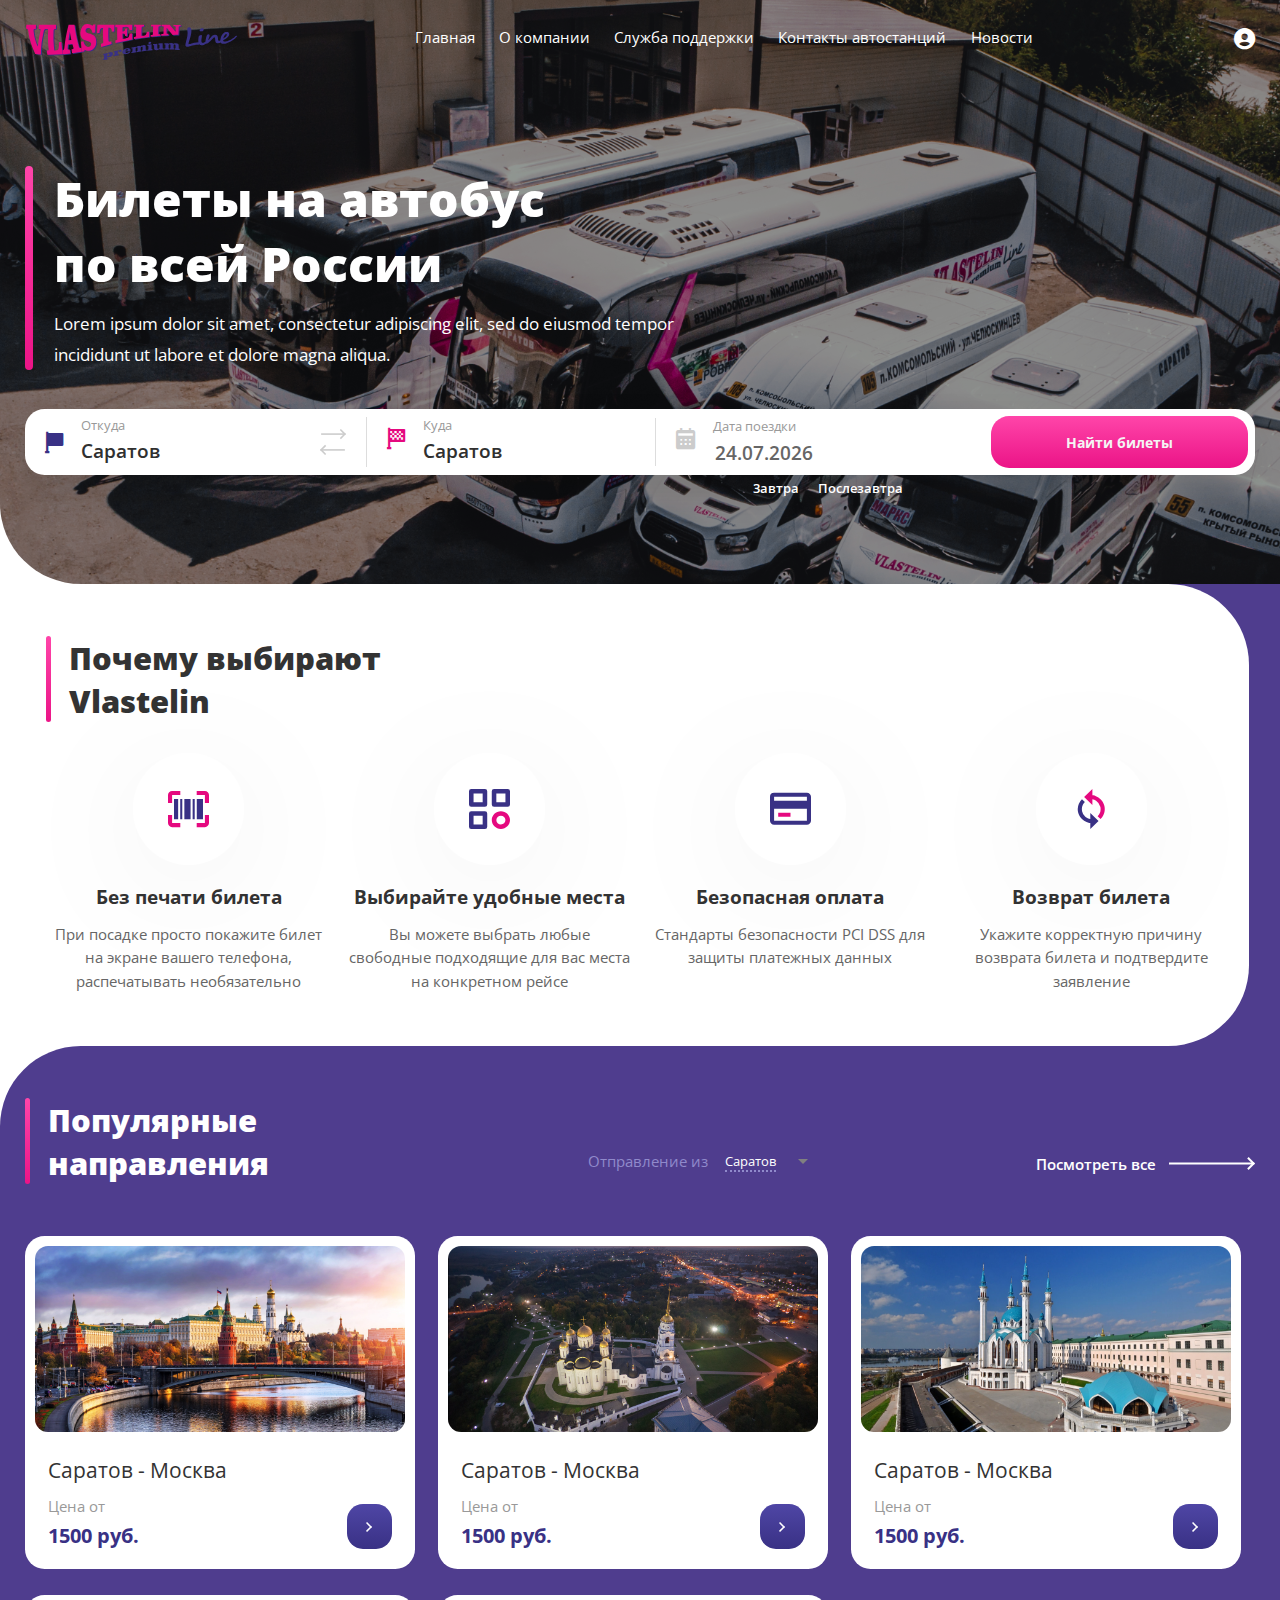
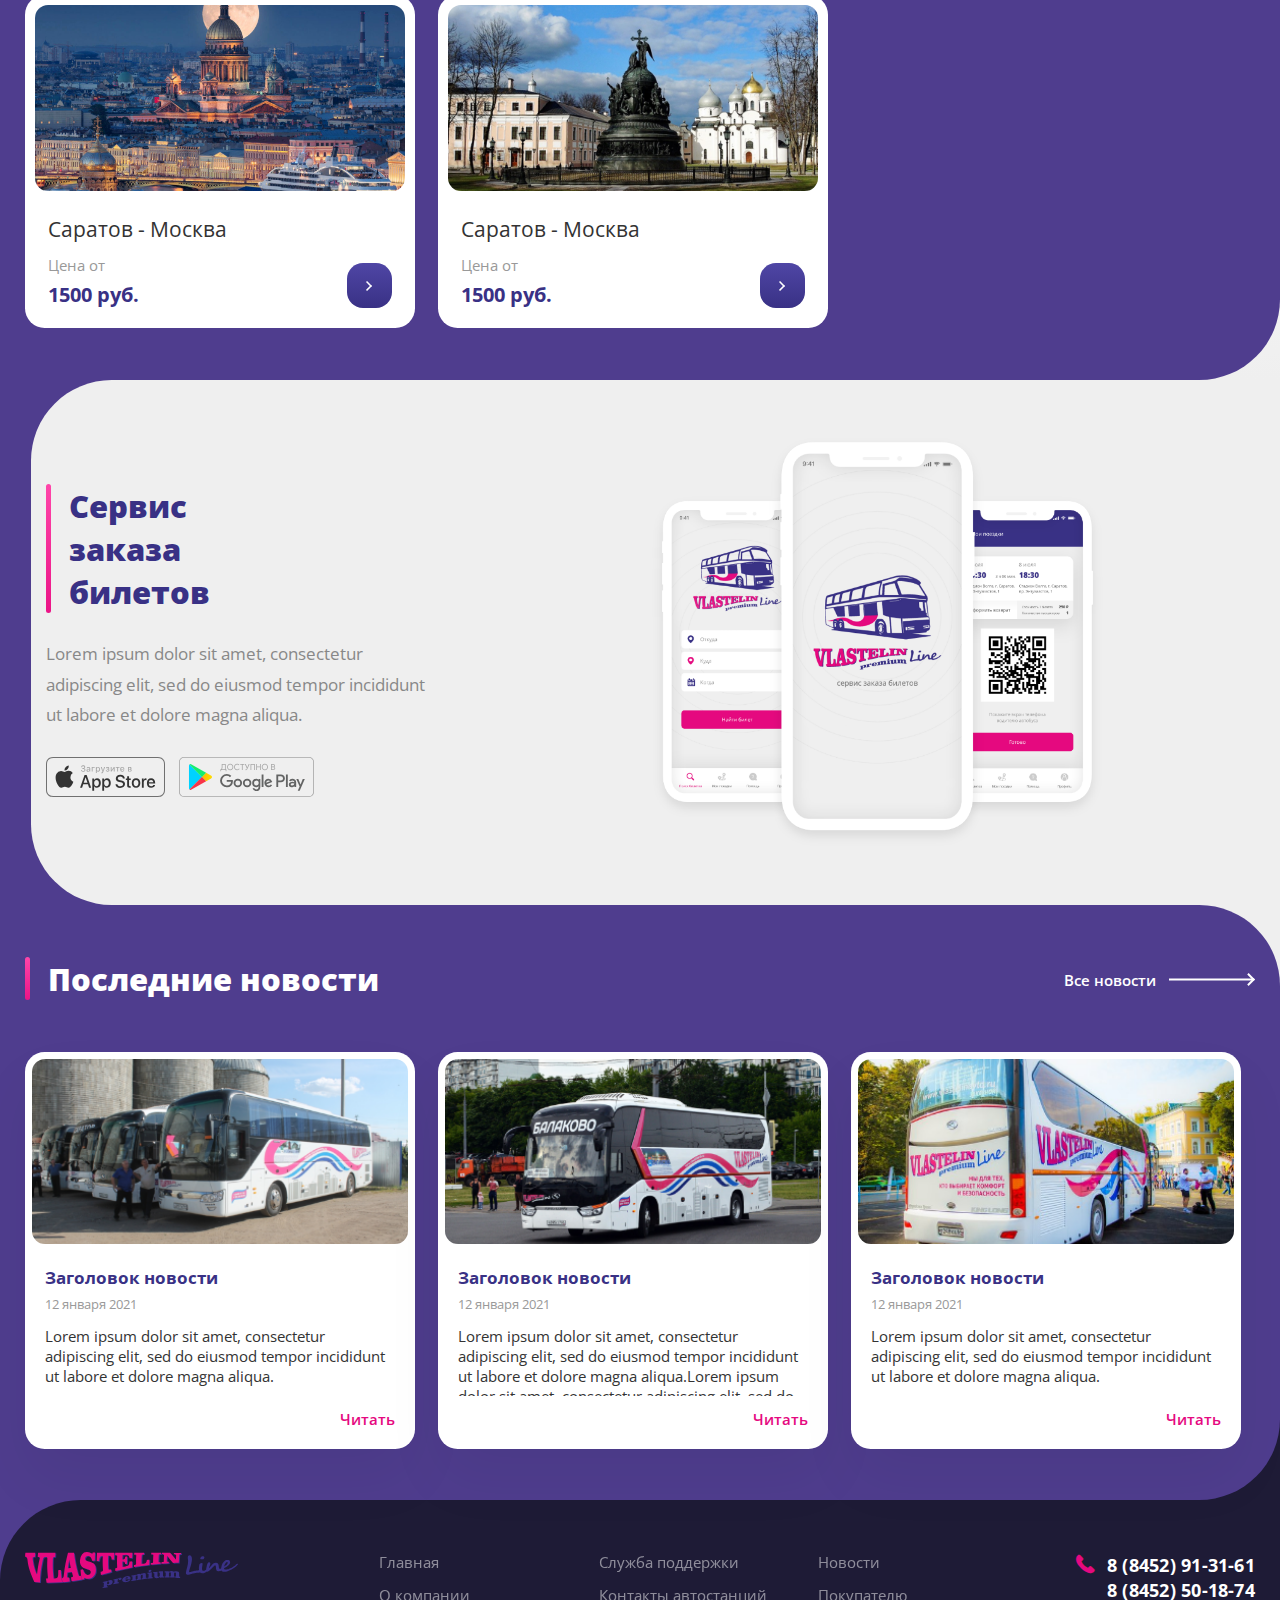
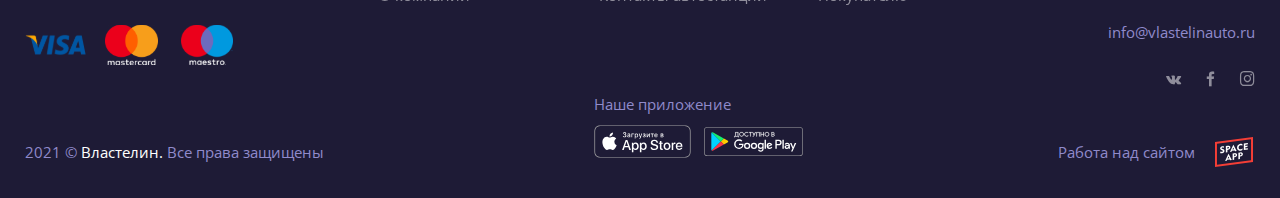
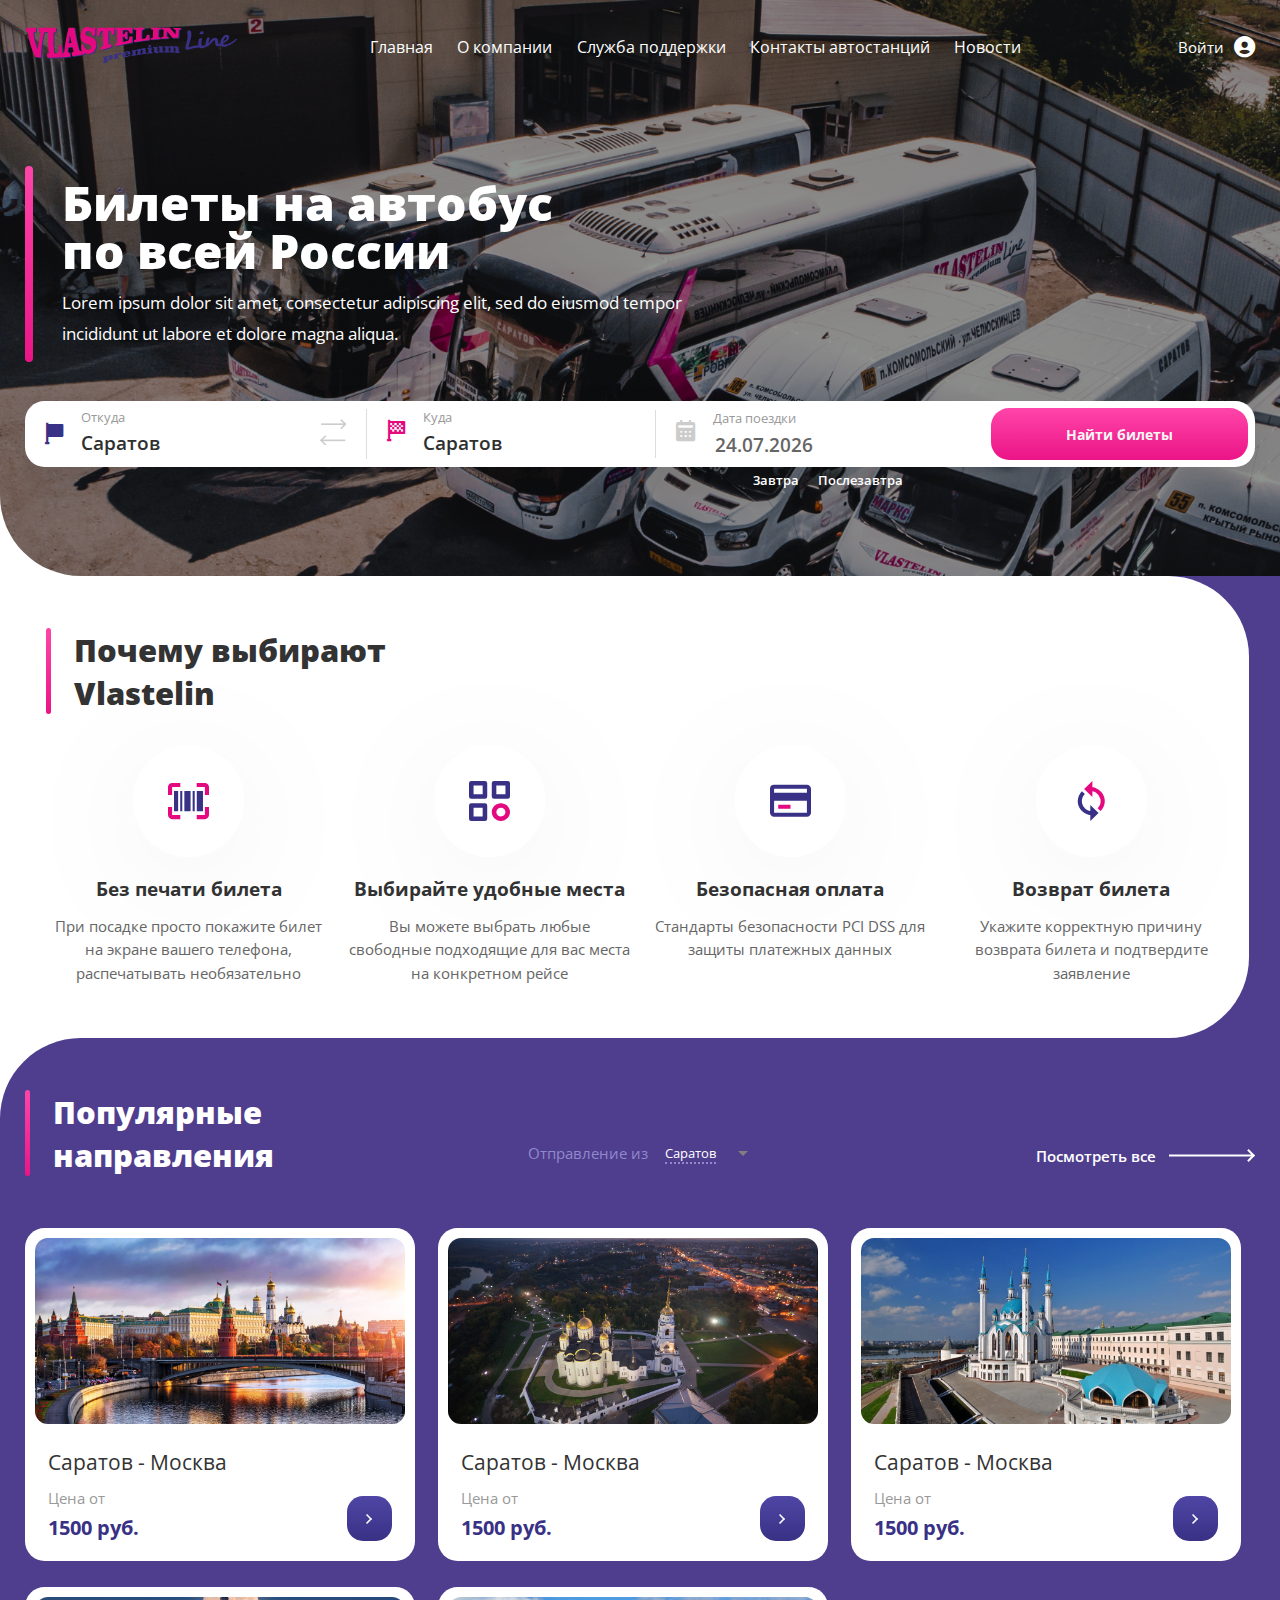
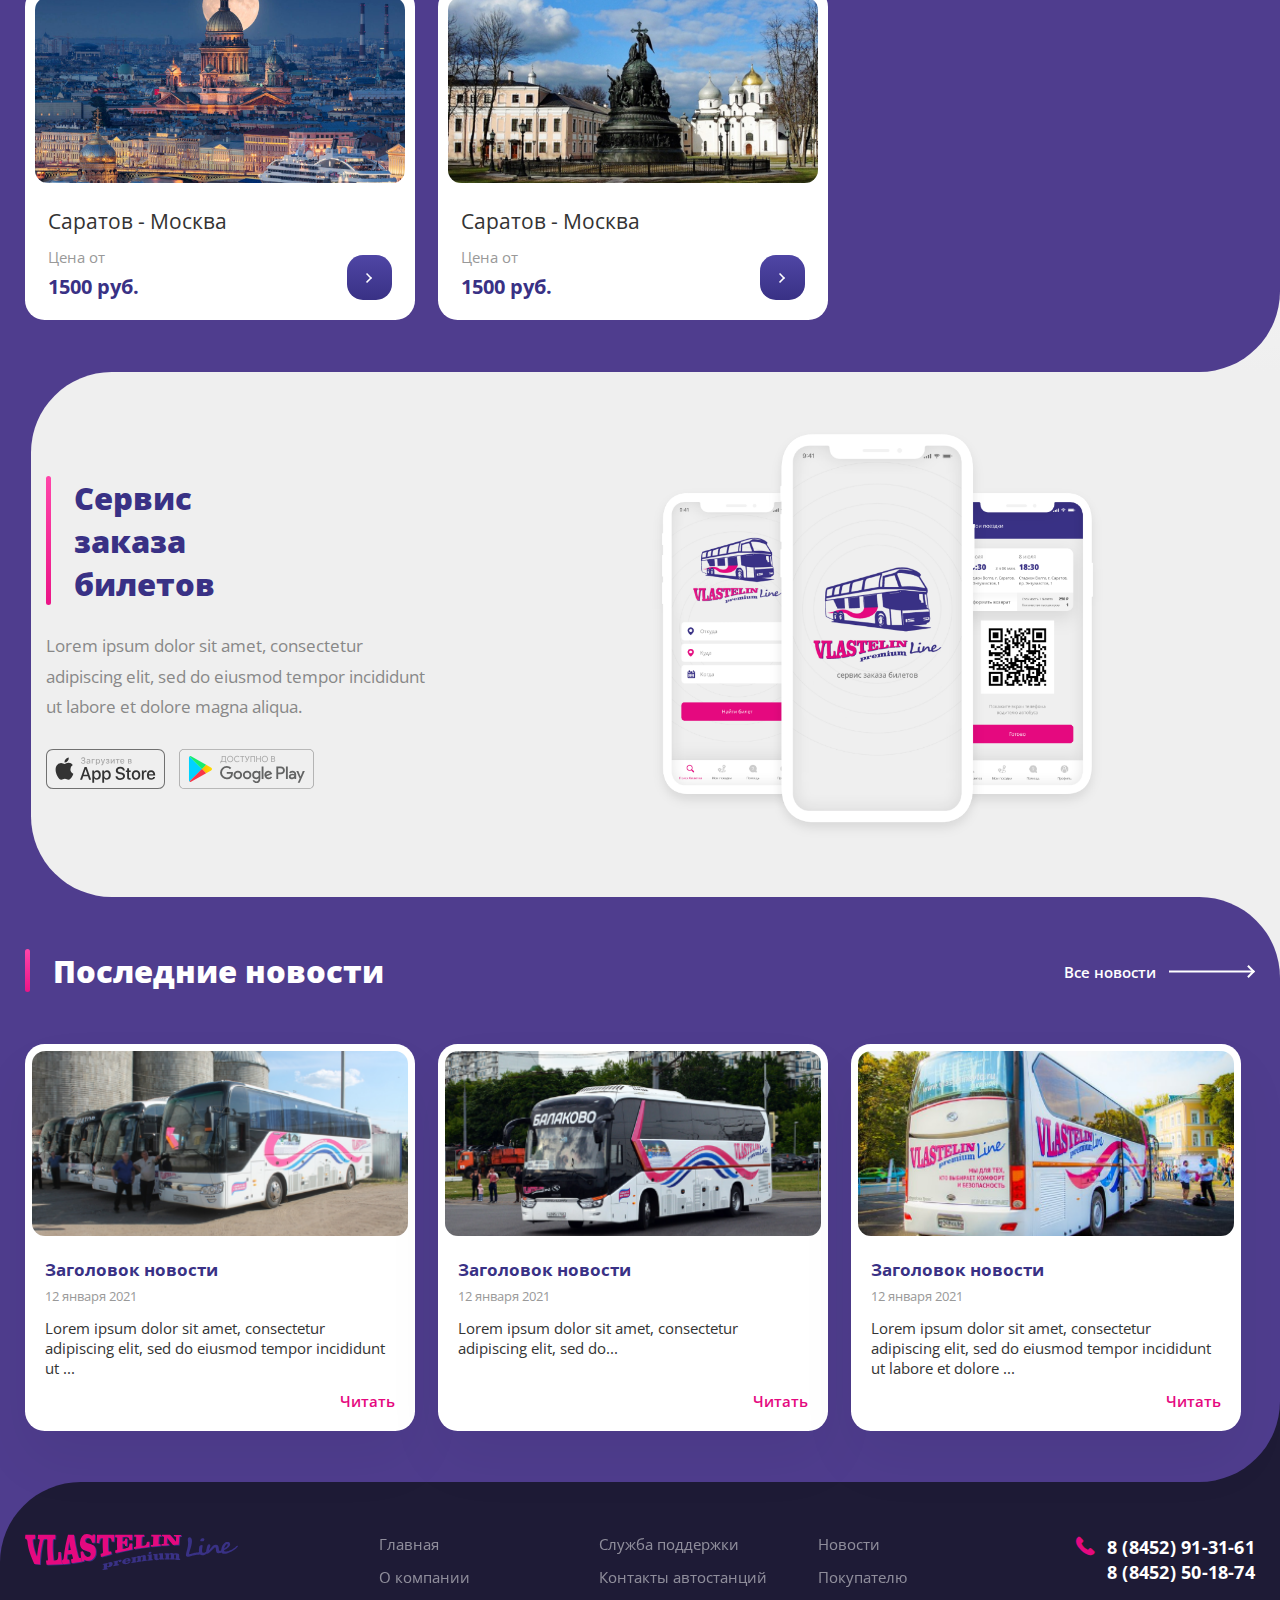
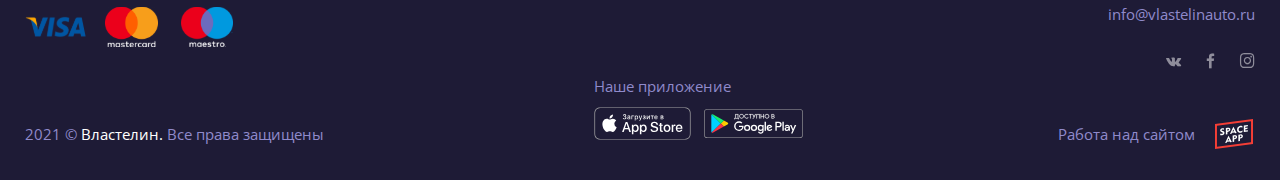
